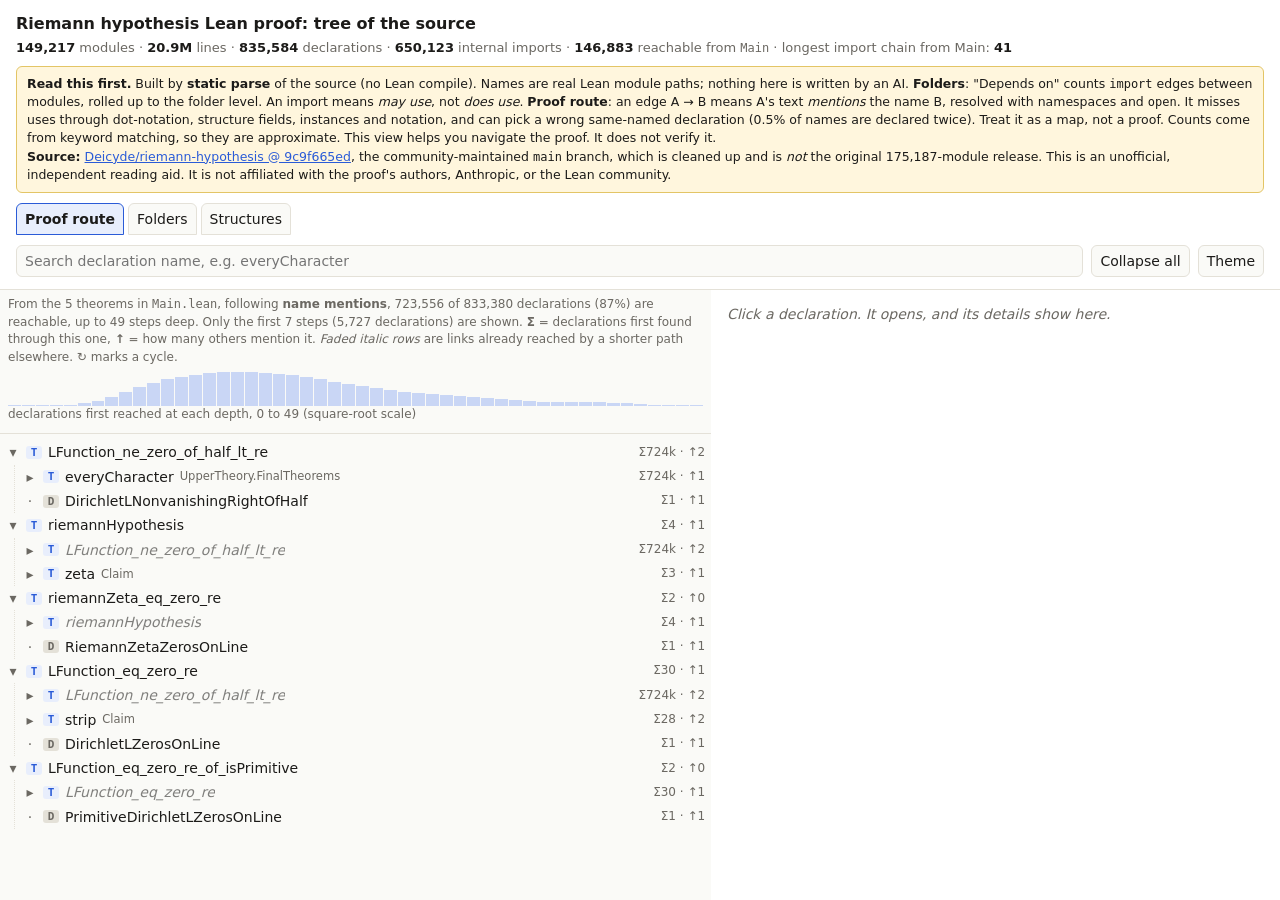
==== docs/index.html @ 36559199 "Add Riemann hypothesis Lean proof tree viewer, build scripts, and static site Co-Authored-By: Claude" ====
<!doctype html>
<html lang="en">
<head>
<meta charset="utf-8">
<meta name="viewport" content="width=device-width, initial-scale=1">
<title>RH Proof Tree</title>
<style>
:root{
  --bg:#fafaf7; --panel:#ffffff; --ink:#1c1b19; --mute:#6b6862; --line:#e4e1d8;
  --accent:#2a5bd7; --accent-bg:#e8eefc; --bar:#c9d6f5; --warn-bg:#fff6dd; --warn-line:#e3c566;
  --d0:#1f7a4d; --d1:#2a5bd7; --d2:#8a4fd1; --d3:#c2570c;
}
@media (prefers-color-scheme: dark){
  :root:not([data-theme="light"]){
    --bg:#14130f; --panel:#1c1b17; --ink:#ece9e1; --mute:#9a968c; --line:#2f2d26;
    --accent:#7ea3ff; --accent-bg:#232c45; --bar:#2c3a63; --warn-bg:#2b2410; --warn-line:#6b5a1e;
    --d0:#4cc58a; --d1:#7ea3ff; --d2:#b98cf0; --d3:#f0944d;
  }
}
:root[data-theme="dark"]{
  --bg:#14130f; --panel:#1c1b17; --ink:#ece9e1; --mute:#9a968c; --line:#2f2d26;
  --accent:#7ea3ff; --accent-bg:#232c45; --bar:#2c3a63; --warn-bg:#2b2410; --warn-line:#6b5a1e;
  --d0:#4cc58a; --d1:#7ea3ff; --d2:#b98cf0; --d3:#f0944d;
}
*{box-sizing:border-box}
html,body{height:100%}
body{margin:0;background:var(--bg);color:var(--ink);font:14px/1.45 system-ui,-apple-system,"Segoe UI",Roboto,sans-serif}
header{padding:12px 16px;border-bottom:1px solid var(--line);background:var(--panel)}
h1{font-size:16px;margin:0 0 4px}
.stats{color:var(--mute);font-size:13px}
.stats b{color:var(--ink);font-weight:600}
.note{margin-top:8px;padding:8px 10px;background:var(--warn-bg);border:1px solid var(--warn-line);border-radius:6px;font-size:12.5px}
.bar{display:flex;gap:8px;align-items:center;flex-wrap:wrap;margin-top:10px}
input[type=search],select,button{font:inherit;color:var(--ink);background:var(--bg);border:1px solid var(--line);border-radius:6px;padding:5px 8px}
input[type=search]{flex:1;min-width:180px}
button{cursor:pointer}
button:hover{border-color:var(--accent)}
main{display:grid;grid-template-columns:minmax(0,1.25fr) minmax(0,1fr);height:calc(100% - var(--hh,150px))}
#tree{overflow:auto;padding:8px 8px 40px;border-right:1px solid var(--line)}
#detail{overflow:auto;padding:14px 16px 40px;background:var(--panel)}
.row{display:flex;align-items:center;gap:6px;padding:2px 6px;border-radius:5px;cursor:pointer;white-space:nowrap;position:relative}
.row:hover{background:var(--accent-bg)}
.row.sel{background:var(--accent-bg);outline:1px solid var(--accent)}
.tog{width:14px;text-align:center;color:var(--mute);flex:none;user-select:none}
.nm{overflow:hidden;text-overflow:ellipsis;min-width:0}
.sz{height:6px;flex:none;border-radius:3px;background:var(--bar)}
.meta{color:var(--mute);font-size:12px;margin-left:auto;padding-left:10px;flex:none}
.dist{font-size:11px;padding:0 6px;border-radius:9px;color:#fff;flex:none}
.kids{margin-left:14px;border-left:1px dotted var(--line);padding-left:2px}
h2{font-size:15px;margin:0 0 2px;word-break:break-all}
.crumbs{font-size:12px;color:var(--mute);margin-bottom:10px;word-break:break-all}
.crumbs a,.lnk{color:var(--accent);cursor:pointer;text-decoration:none}
.crumbs a:hover,.lnk:hover{text-decoration:underline}
.grid{display:grid;grid-template-columns:repeat(auto-fit,minmax(92px,1fr));gap:8px;margin:10px 0 14px}
.card{border:1px solid var(--line);border-radius:8px;padding:6px 8px}
.card b{display:block;font-size:17px}
.card span{font-size:11.5px;color:var(--mute)}
h3{font-size:13px;margin:16px 0 6px;color:var(--mute);text-transform:uppercase;letter-spacing:.04em}
ul.dep{list-style:none;margin:0;padding:0}
ul.dep li{display:flex;gap:8px;padding:2px 0;border-bottom:1px solid var(--line)}
ul.dep li .c{margin-left:auto;color:var(--mute);flex:none}
ul.dep li .lnk{word-break:break-all}
.empty{color:var(--mute);font-style:italic}
code{font:12px ui-monospace,Menlo,Consolas,monospace}
main[hidden],.only-folders[hidden]{display:none}
.tabs{display:flex;gap:4px;margin-top:10px}
.tabs button{border-radius:6px 6px 0 0}
.tabs button.on{background:var(--accent-bg);border-color:var(--accent);font-weight:600}
.kind{display:inline-block;width:16px;text-align:center;font:600 11px ui-monospace,Menlo,monospace;border-radius:3px;background:var(--line);color:var(--mute);flex:none}
.kind.T,.kind.L{background:var(--accent-bg);color:var(--accent)}
.kind.S,.kind.C{background:#e9dcf7;color:#6b34a8}
.nsd{color:var(--mute);font-size:11.5px;overflow:hidden;text-overflow:ellipsis}
.row.cross .nm{opacity:.55;font-style:italic}
.fbar{height:8px;border-radius:4px;background:var(--bar);margin-top:2px}
.spark{display:flex;align-items:flex-end;gap:1px;height:34px;margin-top:6px}
.spark i{display:block;flex:1;background:var(--bar);min-width:2px}
.pane{overflow:auto}
a.ext{color:var(--accent)}
.sub2{color:var(--mute);font-size:12px}
@media (max-width:820px){
  main{grid-template-columns:1fr;height:auto}
  .pane.left,#tree{max-height:55vh;border-right:0;border-bottom:1px solid var(--line)}
}
</style>
</head>
<body>
<header id="hdr">
  <h1>Riemann hypothesis Lean proof: tree of the source</h1>
  <div class="stats" id="stats"></div>
  <div class="note">
    <b>Read this first.</b> Built by <b>static parse</b> of the source (no Lean compile). Names are real Lean module paths; nothing here is written by an AI.
    <b>Folders</b>: "Depends on" counts <code>import</code> edges between modules, rolled up to the folder level. An import means <i>may use</i>, not <i>does use</i>.
    <b>Proof route</b>: an edge A → B means A's text <i>mentions</i> the name B, resolved with namespaces and <code>open</code>. It misses uses through dot-notation, structure fields, instances and notation, and can pick a wrong same-named declaration (0.5% of names are declared twice). Treat it as a map, not a proof.
    Counts come from keyword matching, so they are approximate. This view helps you navigate the proof. It does not verify it.
    <br><b>Source:</b> <a class="ext" href="https://github.com/Deicyde/riemann-hypothesis/tree/9c9f665ed79ce0fa8da61bd803b7a4bf1ad62ed0" target="_blank" rel="noopener noreferrer">Deicyde/riemann-hypothesis @ 9c9f665ed</a>, the community-maintained <code>main</code> branch, which is cleaned up and is <i>not</i> the original 175,187-module release.
    This is an unofficial, independent reading aid. It is not affiliated with the proof's authors, Anthropic, or the Lean community.
  </div>
  <div class="tabs">
    <button data-tab="route" class="on">Proof route</button>
    <button data-tab="folders">Folders</button>
    <button data-tab="structs">Structures</button>
  </div>
  <div class="bar">
    <input type="search" id="q" placeholder="Search" autocomplete="off">
    <label class="only-folders">Sort <select id="sort"><option value="loc">size</option><option value="dist">proof depth</option><option value="name">name</option></select></label>
    <button class="only-folders" id="goMain" title="Select the Main module">Start at Main</button>
    <button id="collapse">Collapse all</button>
    <button id="theme" title="Toggle light/dark">Theme</button>
  </div>
</header>
<main id="v-route">
  <section class="pane left" id="rtree" aria-label="Proof route"></section>
  <aside class="pane" id="rdetail" style="padding:14px 16px 40px;background:var(--panel)"></aside>
</main>
<main id="v-folders" hidden>
  <section id="tree" aria-label="Module tree"></section>
  <aside id="detail" aria-live="polite"></aside>
</main>
<main id="v-structs" hidden>
  <section class="pane left" id="stree" aria-label="Structures"></section>
  <aside class="pane" id="sdetail" style="padding:14px 16px 40px;background:var(--panel)"></aside>
</main>
<script>window.RH = {tab: 'route'};</script>
<script id="data" type="application/json">{"meta":{"modules":149217,"reachable":146883,"loc":20938116,"decls":835584,"edges":650123,"maxdist":41,"maxd":4},"roots":[261,3292,10311,12426,1,12405,12087,12404,13581,0,13580],"nodes":[{"name":"Challenge","depth":1,"p":-1,"c":[],"n":1,"loc":28,"th":5,"df":4,"st":0,"ins":0,"dist":null,"reach":0,"out":[],"inn":[],"nout":0,"nin":0,"top":[["Challenge",28,5]]},{"name":"CompanionTheory","depth":1,"p":-1,"c":[237,2,199,225,251,191],"n":1946,"loc":271555,"th":8791,"df":1827,"st":56,"ins":25,"dist":3,"reach":1876,"out":[[261,1509],[3292,1293],[12426,244],[10311,137]],"inn":[[261,1771],[3292,4],[10311,2]],"nout":4,"nin":3,"top":[]},{"name":"CompanionTheory.AutomorphicTheory","depth":2,"p":1,"c":[111,7,120,79,158,64,188,137,176,56,129,47,95,3,87,89,42,116,186,150,108,126,146,142,75,77,54,5,140],"n":436,"loc":63787,"th":2009,"df":427,"st":29,"ins":8,"dist":3,"reach":401,"out":[[4129,444],[262,319],[6222,173],[237,162],[1774,112],[9150,78],[7886,73],[199,45]],"inn":[[237,141],[262,112],[422,38],[199,15],[3182,15],[225,8],[1774,6],[6222,4]],"nout":27,"nin":10,"top":[]},{"name":"CompanionTheory.AutomorphicTheory.BesselOrbitBounds","depth":3,"p":2,"c":[4],"n":6,"loc":1171,"th":23,"df":44,"st":3,"ins":1,"dist":7,"reach":6,"out":[[241,20],[13282,10],[200,4],[3728,3],[7909,1],[126,1],[208,1],[345,1]],"inn":[[241,40],[79,2],[1451,2]],"nout":9,"nin":3,"top":[]},{"name":"CompanionTheory.AutomorphicTheory.BesselOrbitBounds.BesselMapUniqueness","depth":4,"p":3,"c":[],"n":6,"loc":1171,"th":23,"df":44,"st":3,"ins":1,"dist":7,"reach":6,"out":[[249,20],[13295,10],[206,4],[3743,2],[7909,1],[127,1],[209,1],[367,1]],"inn":[[249,40],[80,2],[1453,2]],"nout":10,"nin":3,"top":[["CompanionTheory.AutomorphicTheory.BesselOrbitBounds.BesselMapUniqueness.NormPsiGen",227,9],["CompanionTheory.AutomorphicTheory.BesselOrbitBounds.BesselMapUniqueness.ContinuousOnOrbit",154,7],["CompanionTheory.AutomorphicTheory.BesselOrbitBounds.BesselMapUniqueness.OrbitMult",255,3],["CompanionTheory.AutomorphicTheory.BesselOrbitBounds.BesselMapUniqueness.ProdNormLe",148,2],["CompanionTheory.AutomorphicTheory.BesselOrbitBounds.BesselMapUniqueness.BesselMapUniqGapAlt",78,2],["CompanionTheory.AutomorphicTheory.BesselOrbitBounds.BesselMapUniqueness.BesselMapUniqGap",309,0]]},{"name":"CompanionTheory.AutomorphicTheory.BesselSmoothness","depth":3,"p":2,"c":[6],"n":1,"loc":69,"th":0,"df":1,"st":0,"ins":0,"dist":12,"reach":1,"out":[[3751,1],[5856,1],[9043,1]],"inn":[[7,1]],"nout":3,"nin":1,"top":[]},{"name":"CompanionTheory.AutomorphicTheory.BesselSmoothness.BesselSmoothOf","depth":4,"p":5,"c":[],"n":1,"loc":69,"th":0,"df":1,"st":0,"ins":0,"dist":12,"reach":1,"out":[[3751,1],[5856,1],[9043,1]],"inn":[[11,1]],"nout":3,"nin":1,"top":[["CompanionTheory.AutomorphicTheory.BesselSmoothness.BesselSmoothOf",69,0]]},{"name":"CompanionTheory.AutomorphicTheory.BesselWaveGrids","depth":3,"p":2,"c":[37,20,30,41,29,12,16,15,13,17,33,9,19,36,25,10,35,28,18,11,26,22,24,39,8,38,32,21,27,14,23,31,40,34],"n":42,"loc":8517,"th":211,"df":33,"st":8,"ins":0,"dist":7,"reach":42,"out":[[345,87],[4143,80],[111,30],[9187,12],[137,11],[188,5],[7609,5],[311,3]],"inn":[[345,3],[176,1]],"nout":31,"nin":2,"top":[]},{"name":"CompanionTheory.AutomorphicTheory.BesselWaveGrids.AsmDiff","depth":4,"p":7,"c":[],"n":1,"loc":109,"th":0,"df":2,"st":0,"ins":0,"dist":11,"reach":1,"out":[[4794,1],[5386,1],[5721,1]],"inn":[[13,1],[14,1]],"nout":3,"nin":2,"top":[["CompanionTheory.AutomorphicTheory.BesselWaveGrids.AsmDiff",109,0]]},{"name":"CompanionTheory.AutomorphicTheory.BesselWaveGrids.BigCellDerivativeExpansionOfIsDSOfCoefOf","depth":4,"p":7,"c":[],"n":1,"loc":251,"th":4,"df":1,"st":0,"ins":0,"dist":12,"reach":1,"out":[[367,14],[16,1],[4203,1],[5371,1]],"inn":[[30,1],[367,1]],"nout":4,"nin":2,"top":[["CompanionTheory.AutomorphicTheory.BesselWaveGrids.BigCellDerivativeExpansionOfIsDSOfCoefOf",251,4]]},{"name":"CompanionTheory.AutomorphicTheory.BesselWaveGrids.Bridge","depth":4,"p":7,"c":[],"n":1,"loc":190,"th":7,"df":1,"st":0,"ins":0,"dist":13,"reach":1,"out":[[20,3],[5386,1]],"inn":[[17,1]],"nout":2,"nin":1,"top":[["CompanionTheory.AutomorphicTheory.BesselWaveGrids.Bridge",190,7]]},{"name":"CompanionTheory.AutomorphicTheory.BesselWaveGrids.CoefFacts","depth":4,"p":7,"c":[],"n":1,"loc":166,"th":8,"df":2,"st":0,"ins":0,"dist":11,"reach":1,"out":[[6,1],[139,1],[5246,1],[5861,1]],"inn":[[12,1],[13,1],[21,1],[32,1],[35,1]],"nout":4,"nin":5,"top":[["CompanionTheory.AutomorphicTheory.BesselWaveGrids.CoefFacts",166,8]]},{"name":"CompanionTheory.AutomorphicTheory.BesselWaveGrids.CoefOfOfWsp","depth":4,"p":7,"c":[],"n":1,"loc":353,"th":9,"df":1,"st":0,"ins":0,"dist":11,"reach":1,"out":[[367,3],[11,1],[13,1],[30,1],[33,1],[139,1],[4154,1],[4183,1]],"inn":[[29,1]],"nout":15,"nin":1,"top":[["CompanionTheory.AutomorphicTheory.BesselWaveGrids.CoefOfOfWsp",353,9]]},{"name":"CompanionTheory.AutomorphicTheory.BesselWaveGrids.EigStrOfMem","depth":4,"p":7,"c":[],"n":1,"loc":286,"th":8,"df":2,"st":0,"ins":0,"dist":11,"reach":1,"out":[[8,1],[11,1],[15,1],[17,1],[19,1],[21,1],[22,1],[4184,1]],"inn":[[12,1],[29,1]],"nout":11,"nin":2,"top":[["CompanionTheory.AutomorphicTheory.BesselWaveGrids.EigStrOfMem",286,8]]},{"name":"CompanionTheory.AutomorphicTheory.BesselWaveGrids.EndpointDifferentTypesThreshold","depth":4,"p":7,"c":[],"n":1,"loc":67,"th":2,"df":0,"st":0,"ins":0,"dist":10,"reach":1,"out":[[8,1],[46,1],[139,1]],"inn":[[39,1]],"nout":3,"nin":1,"top":[["CompanionTheory.AutomorphicTheory.BesselWaveGrids.EndpointDifferentTypesThreshold",67,2]]},{"name":"CompanionTheory.AutomorphicTheory.BesselWaveGrids.EqShift","depth":4,"p":7,"c":[],"n":1,"loc":335,"th":6,"df":1,"st":0,"ins":0,"dist":12,"reach":1,"out":[[3731,1],[4141,1],[4154,1],[4254,1],[4333,1],[4766,1],[4794,1],[5165,1]],"inn":[[13,1]],"nout":19,"nin":1,"top":[["CompanionTheory.AutomorphicTheory.BesselWaveGrids.EqShift",335,6]]},{"name":"CompanionTheory.AutomorphicTheory.BesselWaveGrids.FamilyThroughDiscreteSeries","depth":4,"p":7,"c":[],"n":1,"loc":350,"th":7,"df":0,"st":1,"ins":0,"dist":13,"reach":1,"out":[[367,21],[326,1],[5371,1],[5877,1]],"inn":[[9,1]],"nout":4,"nin":1,"top":[["CompanionTheory.AutomorphicTheory.BesselWaveGrids.FamilyThroughDiscreteSeries",350,7]]},{"name":"CompanionTheory.AutomorphicTheory.BesselWaveGrids.FourLeOfFive","depth":4,"p":7,"c":[],"n":1,"loc":272,"th":8,"df":2,"st":0,"ins":0,"dist":12,"reach":1,"out":[[10,1],[20,1],[26,1]],"inn":[[13,1],[19,1]],"nout":3,"nin":2,"top":[["CompanionTheory.AutomorphicTheory.BesselWaveGrids.FourLeOfFive",272,8]]},{"name":"CompanionTheory.AutomorphicTheory.BesselWaveGrids.GapSizes","depth":4,"p":7,"c":[],"n":1,"loc":169,"th":3,"df":0,"st":0,"ins":0,"dist":11,"reach":1,"out":[[4132,1]],"inn":[[41,1]],"nout":1,"nin":1,"top":[["CompanionTheory.AutomorphicTheory.BesselWaveGrids.GapSizes",169,3]]},{"name":"CompanionTheory.AutomorphicTheory.BesselWaveGrids.GridsText","depth":4,"p":7,"c":[],"n":1,"loc":220,"th":8,"df":0,"st":0,"ins":0,"dist":12,"reach":1,"out":[[17,1],[28,1],[5615,1]],"inn":[[13,1]],"nout":3,"nin":1,"top":[["CompanionTheory.AutomorphicTheory.BesselWaveGrids.GridsText",220,8]]},{"name":"CompanionTheory.AutomorphicTheory.BesselWaveGrids.InterlacingGrids","depth":4,"p":7,"c":[],"n":9,"loc":1050,"th":20,"df":3,"st":0,"ins":0,"dist":13,"reach":9,"out":[],"inn":[[10,3],[26,2],[17,1]],"nout":0,"nin":3,"top":[["CompanionTheory.AutomorphicTheory.BesselWaveGrids.InterlacingGrids.CloudProd",205,5],["CompanionTheory.AutomorphicTheory.BesselWaveGrids.InterlacingGrids.ProgYInjective",94,4],["CompanionTheory.AutomorphicTheory.BesselWaveGrids.InterlacingGrids.CloudPair",187,2],["CompanionTheory.AutomorphicTheory.BesselWaveGrids.InterlacingGrids.GridSum",106,2],["CompanionTheory.AutomorphicTheory.BesselWaveGrids.InterlacingGrids.PstMul",103,2],["CompanionTheory.AutomorphicTheory.BesselWaveGrids.InterlacingGrids.LagSum",93,2]]},{"name":"CompanionTheory.AutomorphicTheory.BesselWaveGrids.KDecayOfGap","depth":4,"p":7,"c":[],"n":1,"loc":76,"th":3,"df":1,"st":0,"ins":0,"dist":11,"reach":1,"out":[[11,1],[28,1],[76,1],[139,1],[4925,1],[5370,1]],"inn":[[13,1],[23,1],[35,1]],"nout":6,"nin":3,"top":[["CompanionTheory.AutomorphicTheory.BesselWaveGrids.KDecayOfGap",76,3]]},{"name":"CompanionTheory.AutomorphicTheory.BesselWaveGrids.LettersPoly","depth":4,"p":7,"c":[],"n":1,"loc":128,"th":7,"df":0,"st":0,"ins":0,"dist":12,"reach":1,"out":[[139,1],[3725,1],[5881,1]],"inn":[[13,1]],"nout":3,"nin":1,"top":[["CompanionTheory.AutomorphicTheory.BesselWaveGrids.LettersPoly",128,7]]},{"name":"CompanionTheory.AutomorphicTheory.BesselWaveGrids.LimStepsOf","depth":4,"p":7,"c":[],"n":1,"loc":61,"th":1,"df":0,"st":0,"ins":0,"dist":10,"reach":1,"out":[[139,3],[189,2],[21,1],[4925,1],[5370,1],[7924,1]],"inn":[[39,1]],"nout":6,"nin":1,"top":[["CompanionTheory.AutomorphicTheory.BesselWaveGrids.LimStepsOf",61,1]]},{"name":"CompanionTheory.AutomorphicTheory.BesselWaveGrids.NQText","depth":4,"p":7,"c":[],"n":1,"loc":112,"th":5,"df":0,"st":1,"ins":0,"dist":13,"reach":1,"out":[[5175,1],[5866,1]],"inn":[[26,1]],"nout":2,"nin":1,"top":[["CompanionTheory.AutomorphicTheory.BesselWaveGrids.NQText",112,5]]},{"name":"CompanionTheory.AutomorphicTheory.BesselWaveGrids.NormalizedMeasureScaling","depth":4,"p":7,"c":[],"n":1,"loc":193,"th":6,"df":1,"st":0,"ins":0,"dist":11,"reach":1,"out":[[367,1],[3723,1],[4283,1],[4290,1],[4776,1],[4934,1],[5786,1],[5808,1]],"inn":[[41,1]],"nout":12,"nin":1,"top":[["CompanionTheory.AutomorphicTheory.BesselWaveGrids.NormalizedMeasureScaling",193,6]]},{"name":"CompanionTheory.AutomorphicTheory.BesselWaveGrids.NqMovedExample","depth":4,"p":7,"c":[],"n":1,"loc":158,"th":4,"df":0,"st":2,"ins":0,"dist":12,"reach":1,"out":[[20,2],[24,1],[31,1],[5175,1]],"inn":[[17,1],[28,1]],"nout":4,"nin":2,"top":[["CompanionTheory.AutomorphicTheory.BesselWaveGrids.NqMovedExample",158,4]]},{"name":"CompanionTheory.AutomorphicTheory.BesselWaveGrids.NqOfLamData","depth":4,"p":7,"c":[],"n":1,"loc":73,"th":2,"df":0,"st":0,"ins":0,"dist":11,"reach":1,"out":[[28,1]],"inn":[[41,1]],"nout":1,"nin":1,"top":[["CompanionTheory.AutomorphicTheory.BesselWaveGrids.NqOfLamData",73,2]]},{"name":"CompanionTheory.AutomorphicTheory.BesselWaveGrids.PStarTie","depth":4,"p":7,"c":[],"n":1,"loc":170,"th":10,"df":2,"st":2,"ins":0,"dist":11,"reach":1,"out":[[26,1],[3747,1],[5840,1]],"inn":[[19,1],[21,1],[27,1],[35,1]],"nout":3,"nin":4,"top":[["CompanionTheory.AutomorphicTheory.BesselWaveGrids.PStarTie",170,10]]},{"name":"CompanionTheory.AutomorphicTheory.BesselWaveGrids.PowFourLeRpowNineHalves","depth":4,"p":7,"c":[],"n":1,"loc":368,"th":9,"df":3,"st":0,"ins":0,"dist":10,"reach":1,"out":[[12,1],[13,1]],"inn":[[38,1],[39,1],[41,1]],"nout":2,"nin":3,"top":[["CompanionTheory.AutomorphicTheory.BesselWaveGrids.PowFourLeRpowNineHalves",368,9]]},{"name":"CompanionTheory.AutomorphicTheory.BesselWaveGrids.ProductMoment","depth":4,"p":7,"c":[],"n":1,"loc":700,"th":11,"df":3,"st":1,"ins":0,"dist":11,"reach":1,"out":[[367,27],[9,1],[5371,1],[5559,1],[5786,1]],"inn":[[12,1],[37,1]],"nout":5,"nin":2,"top":[["CompanionTheory.AutomorphicTheory.BesselWaveGrids.ProductMoment",700,11]]},{"name":"CompanionTheory.AutomorphicTheory.BesselWaveGrids.QwBound","depth":4,"p":7,"c":[],"n":1,"loc":55,"th":1,"df":0,"st":0,"ins":0,"dist":13,"reach":1,"out":[[5866,1]],"inn":[[26,1]],"nout":1,"nin":1,"top":[["CompanionTheory.AutomorphicTheory.BesselWaveGrids.QwBound",55,1]]},{"name":"CompanionTheory.AutomorphicTheory.BesselWaveGrids.SmoothCoefficientBessel","depth":4,"p":7,"c":[],"n":1,"loc":93,"th":2,"df":0,"st":0,"ins":0,"dist":10,"reach":1,"out":[[11,1],[4239,1],[4272,1],[4376,1],[4504,1],[4772,1],[5080,1],[5180,1]],"inn":[[39,1]],"nout":16,"nin":1,"top":[["CompanionTheory.AutomorphicTheory.BesselWaveGrids.SmoothCoefficientBessel",93,2]]},{"name":"CompanionTheory.AutomorphicTheory.BesselWaveGrids.SpanBall","depth":4,"p":7,"c":[],"n":1,"loc":268,"th":15,"df":4,"st":0,"ins":0,"dist":12,"reach":1,"out":[[139,2],[138,1]],"inn":[[12,1]],"nout":2,"nin":1,"top":[["CompanionTheory.AutomorphicTheory.BesselWaveGrids.SpanBall",268,15]]},{"name":"CompanionTheory.AutomorphicTheory.BesselWaveGrids.ThmBFinal","depth":4,"p":7,"c":[],"n":1,"loc":52,"th":1,"df":0,"st":0,"ins":0,"dist":7,"reach":1,"out":[[40,1],[113,1],[190,1],[9309,1]],"inn":[[177,1]],"nout":4,"nin":1,"top":[["CompanionTheory.AutomorphicTheory.BesselWaveGrids.ThmBFinal",52,1]]},{"name":"CompanionTheory.AutomorphicTheory.BesselWaveGrids.TiedNum","depth":4,"p":7,"c":[],"n":1,"loc":186,"th":10,"df":2,"st":0,"ins":0,"dist":10,"reach":1,"out":[[11,1],[21,1],[28,1],[326,1],[4330,1],[5246,1],[7618,1]],"inn":[[39,1],[41,1]],"nout":7,"nin":2,"top":[["CompanionTheory.AutomorphicTheory.BesselWaveGrids.TiedNum",186,10]]},{"name":"CompanionTheory.AutomorphicTheory.BesselWaveGrids.TypeHC","depth":4,"p":7,"c":[],"n":1,"loc":201,"th":2,"df":0,"st":0,"ins":0,"dist":11,"reach":1,"out":[[367,3],[221,1],[224,1],[326,1],[4132,1],[4305,1],[4952,1],[4985,1]],"inn":[[41,1]],"nout":14,"nin":1,"top":[["CompanionTheory.AutomorphicTheory.BesselWaveGrids.TypeHC",201,2]]},{"name":"CompanionTheory.AutomorphicTheory.BesselWaveGrids.WaveBallEstimateWeightedDualAlt","depth":4,"p":7,"c":[],"n":1,"loc":1086,"th":17,"df":0,"st":1,"ins":0,"dist":10,"reach":1,"out":[[115,27],[367,17],[30,1],[5371,1],[5559,1]],"inn":[[38,1],[367,1]],"nout":5,"nin":2,"top":[["CompanionTheory.AutomorphicTheory.BesselWaveGrids.WaveBallEstimateWeightedDualAlt",1086,17]]},{"name":"CompanionTheory.AutomorphicTheory.BesselWaveGrids.WaveInputsOfHypothesesGlobal","depth":4,"p":7,"c":[],"n":1,"loc":103,"th":2,"df":0,"st":0,"ins":0,"dist":9,"reach":1,"out":[[29,1],[37,1],[115,1]],"inn":[[40,1],[367,1]],"nout":3,"nin":2,"top":[["CompanionTheory.AutomorphicTheory.BesselWaveGrids.WaveInputsOfHypothesesGlobal",103,2]]},{"name":"CompanionTheory.AutomorphicTheory.BesselWaveGrids.WeightedBoundRotatedUniformOfCubicThreshold","depth":4,"p":7,"c":[],"n":1,"loc":110,"th":6,"df":0,"st":0,"ins":0,"dist":9,"reach":1,"out":[[14,1],[23,1],[29,1],[32,1],[35,1],[41,1],[189,1],[190,1]],"inn":[[40,1]],"nout":15,"nin":1,"top":[["CompanionTheory.AutomorphicTheory.BesselWaveGrids.WeightedBoundRotatedUniformOfCubicThreshold",110,6]]},{"name":"CompanionTheory.AutomorphicTheory.BesselWaveGrids.WeightedBoundRotatedUniformOfHypsG","depth":4,"p":7,"c":[],"n":1,"loc":53,"th":1,"df":0,"st":0,"ins":0,"dist":8,"reach":1,"out":[[38,1],[39,1],[115,1],[132,1],[9309,1]],"inn":[[34,1]],"nout":5,"nin":1,"top":[["CompanionTheory.AutomorphicTheory.BesselWaveGrids.WeightedBoundRotatedUniformOfHypsG",53,1]]},{"name":"CompanionTheory.AutomorphicTheory.BesselWaveGrids.WeightedUniformRotatedOfExpansion","depth":4,"p":7,"c":[],"n":1,"loc":453,"th":6,"df":2,"st":0,"ins":0,"dist":10,"reach":1,"out":[[7618,3],[18,1],[25,1],[27,1],[29,1],[35,1],[36,1],[367,1]],"inn":[[39,1]],"nout":14,"nin":1,"top":[["CompanionTheory.AutomorphicTheory.BesselWaveGrids.WeightedUniformRotatedOfExpansion",453,6]]},{"name":"CompanionTheory.AutomorphicTheory.CompactTopologicalForms","depth":3,"p":2,"c":[45,43,46,44],"n":4,"loc":781,"th":23,"df":1,"st":0,"ins":0,"dist":11,"reach":4,"out":[[4143,34],[47,3],[79,2],[4142,1],[64,1]],"inn":[[7,1]],"nout":5,"nin":1,"top":[]},{"name":"CompanionTheory.AutomorphicTheory.CompactTopologicalForms.FinalC","depth":4,"p":42,"c":[],"n":1,"loc":159,"th":4,"df":0,"st":0,"ins":0,"dist":12,"reach":1,"out":[[44,1],[45,1],[49,1],[50,1],[52,1],[84,1],[85,1],[4323,1]],"inn":[[46,1]],"nout":14,"nin":1,"top":[["CompanionTheory.AutomorphicTheory.CompactTopologicalForms.FinalC",159,4]]},{"name":"CompanionTheory.AutomorphicTheory.CompactTopologicalForms.FinalS","depth":4,"p":42,"c":[],"n":1,"loc":78,"th":1,"df":0,"st":0,"ins":0,"dist":13,"reach":1,"out":[[4142,1],[4340,1],[4787,1],[5370,1]],"inn":[[43,1]],"nout":4,"nin":1,"top":[["CompanionTheory.AutomorphicTheory.CompactTopologicalForms.FinalS",78,1]]},{"name":"CompanionTheory.AutomorphicTheory.CompactTopologicalForms.JacobiFieldSquareIntegrable","depth":4,"p":42,"c":[],"n":1,"loc":419,"th":15,"df":1,"st":0,"ins":0,"dist":13,"reach":1,"out":[[4154,1],[4183,1],[4198,1],[4204,1],[4209,1],[4290,1],[4340,1],[4342,1]],"inn":[[43,1]],"nout":21,"nin":1,"top":[["CompanionTheory.AutomorphicTheory.CompactTopologicalForms.JacobiFieldSquareIntegrable",419,15]]},{"name":"CompanionTheory.AutomorphicTheory.CompactTopologicalForms.NormalFormTopDomination","depth":4,"p":42,"c":[],"n":1,"loc":125,"th":3,"df":0,"st":0,"ins":0,"dist":11,"reach":1,"out":[[43,1],[70,1],[4780,1],[5386,1],[5721,1]],"inn":[[14,1]],"nout":5,"nin":1,"top":[["CompanionTheory.AutomorphicTheory.CompactTopologicalForms.NormalFormTopDomination",125,3]]},{"name":"CompanionTheory.AutomorphicTheory.DiscreteGroupWaves","depth":3,"p":2,"c":[49,53,48,52,51,50],"n":6,"loc":1566,"th":31,"df":8,"st":0,"ins":0,"dist":13,"reach":6,"out":[[4143,58]],"inn":[[42,3],[64,1]],"nout":1,"nin":2,"top":[]},{"name":"CompanionTheory.AutomorphicTheory.DiscreteGroupWaves.IntegralEqOfSqrtCauchy","depth":4,"p":47,"c":[],"n":1,"loc":219,"th":5,"df":0,"st":0,"ins":0,"dist":14,"reach":1,"out":[],"inn":[[51,1],[52,1],[53,1]],"nout":0,"nin":3,"top":[["CompanionTheory.AutomorphicTheory.DiscreteGroupWaves.IntegralEqOfSqrtCauchy",219,5]]},{"name":"CompanionTheory.AutomorphicTheory.DiscreteGroupWaves.NFCoreC","depth":4,"p":47,"c":[],"n":1,"loc":522,"th":3,"df":3,"st":0,"ins":0,"dist":13,"reach":1,"out":[[4390,1],[4776,1],[4790,1],[4791,1],[4792,1],[4793,1],[4794,1],[4802,1]],"inn":[[43,1],[50,1],[70,1]],"nout":20,"nin":3,"top":[["CompanionTheory.AutomorphicTheory.DiscreteGroupWaves.NFCoreC",522,3]]},{"name":"CompanionTheory.AutomorphicTheory.DiscreteGroupWaves.NFDomC","depth":4,"p":47,"c":[],"n":1,"loc":138,"th":2,"df":0,"st":0,"ins":0,"dist":13,"reach":1,"out":[[49,1],[4390,1],[4795,1],[4805,1],[4814,1],[4821,1],[4959,1],[5270,1]],"inn":[[43,1]],"nout":12,"nin":1,"top":[["CompanionTheory.AutomorphicTheory.DiscreteGroupWaves.NFDomC",138,2]]},{"name":"CompanionTheory.AutomorphicTheory.DiscreteGroupWaves.NFTopCpt","depth":4,"p":47,"c":[],"n":1,"loc":206,"th":7,"df":0,"st":0,"ins":0,"dist":14,"reach":1,"out":[[48,1],[53,1],[4291,1],[4780,1],[4934,1],[5077,1],[5098,1]],"inn":[[52,1]],"nout":7,"nin":1,"top":[["CompanionTheory.AutomorphicTheory.DiscreteGroupWaves.NFTopCpt",206,7]]},{"name":"CompanionTheory.AutomorphicTheory.DiscreteGroupWaves.NFTopFormCpt","depth":4,"p":47,"c":[],"n":1,"loc":212,"th":3,"df":2,"st":0,"ins":0,"dist":13,"reach":1,"out":[[48,1],[51,1],[53,1],[4253,1],[4340,1],[4390,1],[4780,1],[5077,1]],"inn":[[43,1]],"nout":13,"nin":1,"top":[["CompanionTheory.AutomorphicTheory.DiscreteGroupWaves.NFTopFormCpt",212,3]]},{"name":"CompanionTheory.AutomorphicTheory.DiscreteGroupWaves.NFTopSq","depth":4,"p":47,"c":[],"n":1,"loc":269,"th":11,"df":3,"st":0,"ins":0,"dist":14,"reach":1,"out":[[48,1],[4270,1],[4776,1],[4780,1],[5390,1],[5446,1],[5558,1],[5635,1]],"inn":[[51,1],[52,1]],"nout":13,"nin":2,"top":[["CompanionTheory.AutomorphicTheory.DiscreteGroupWaves.NFTopSq",269,11]]},{"name":"CompanionTheory.AutomorphicTheory.HarishChandraMultiplicity","depth":3,"p":2,"c":[55],"n":1,"loc":101,"th":1,"df":0,"st":0,"ins":0,"dist":4,"reach":1,"out":[[208,2],[7964,1]],"inn":[[208,3],[345,3],[1785,1]],"nout":2,"nin":3,"top":[]},{"name":"CompanionTheory.AutomorphicTheory.HarishChandraMultiplicity.HCMult","depth":4,"p":54,"c":[],"n":1,"loc":101,"th":1,"df":0,"st":0,"ins":0,"dist":4,"reach":1,"out":[[209,2],[7964,1]],"inn":[[210,3],[356,2],[354,1],[1791,1]],"nout":2,"nin":4,"top":[["CompanionTheory.AutomorphicTheory.HarishChandraMultiplicity.HCMult",101,1]]},{"name":"CompanionTheory.AutomorphicTheory.HeckeStandardModules","depth":3,"p":2,"c":[57,63,59,58,62,60,61],"n":7,"loc":1699,"th":76,"df":21,"st":0,"ins":3,"dist":8,"reach":7,"out":[[345,4],[9058,4],[6826,3],[9133,3],[9135,2],[12622,1],[12623,1],[9138,1]],"inn":[[7273,4],[521,3]],"nout":9,"nin":2,"top":[]},{"name":"CompanionTheory.AutomorphicTheory.HeckeStandardModules.EqZeroOfCompAt","depth":4,"p":56,"c":[],"n":1,"loc":353,"th":28,"df":6,"st":0,"ins":1,"dist":9,"reach":1,"out":[[370,2],[9107,1],[9135,1],[12622,1],[12623,1]],"inn":[[59,1],[62,1],[63,1]],"nout":5,"nin":3,"top":[["CompanionTheory.AutomorphicTheory.HeckeStandardModules.EqZeroOfCompAt",353,28]]},{"name":"CompanionTheory.AutomorphicTheory.HeckeStandardModules.ExistsCen","depth":4,"p":56,"c":[],"n":1,"loc":252,"th":10,"df":1,"st":0,"ins":1,"dist":9,"reach":1,"out":[],"inn":[[539,2],[562,1]],"nout":0,"nin":2,"top":[["CompanionTheory.AutomorphicTheory.HeckeStandardModules.ExistsCen",252,10]]},{"name":"CompanionTheory.AutomorphicTheory.HeckeStandardModules.ExistsDenFin","depth":4,"p":56,"c":[],"n":1,"loc":279,"th":13,"df":1,"st":0,"ins":0,"dist":9,"reach":1,"out":[[370,2],[57,1],[6828,1],[9107,1],[9133,1],[9138,1]],"inn":[[63,1]],"nout":6,"nin":1,"top":[["CompanionTheory.AutomorphicTheory.HeckeStandardModules.ExistsDenFin",279,13]]},{"name":"CompanionTheory.AutomorphicTheory.HeckeStandardModules.HeckeA","depth":4,"p":56,"c":[],"n":1,"loc":160,"th":6,"df":2,"st":0,"ins":0,"dist":9,"reach":1,"out":[[1178,1],[9099,1],[9135,1]],"inn":[[62,1],[63,1]],"nout":3,"nin":2,"top":[["CompanionTheory.AutomorphicTheory.HeckeStandardModules.HeckeA",160,6]]},{"name":"CompanionTheory.AutomorphicTheory.HeckeStandardModules.HeckeStdStatement","depth":4,"p":56,"c":[],"n":1,"loc":93,"th":0,"df":8,"st":0,"ins":0,"dist":9,"reach":1,"out":[[6828,1]],"inn":[[63,1],[7284,1],[7289,1],[7297,1]],"nout":1,"nin":4,"top":[["CompanionTheory.AutomorphicTheory.HeckeStandardModules.HeckeStdStatement",93,0]]},{"name":"CompanionTheory.AutomorphicTheory.HeckeStandardModules.IntegralOfModule","depth":4,"p":56,"c":[],"n":1,"loc":241,"th":11,"df":1,"st":0,"ins":0,"dist":9,"reach":1,"out":[[57,1],[60,1],[6828,1],[9133,1]],"inn":[[63,1]],"nout":4,"nin":1,"top":[["CompanionTheory.AutomorphicTheory.HeckeStandardModules.IntegralOfModule",241,11]]},{"name":"CompanionTheory.AutomorphicTheory.HeckeStandardModules.InvMemRl","depth":4,"p":56,"c":[],"n":1,"loc":321,"th":8,"df":2,"st":0,"ins":1,"dist":8,"reach":1,"out":[[57,1],[59,1],[60,1],[61,1],[62,1],[9079,1],[9133,1]],"inn":[[7293,1]],"nout":7,"nin":1,"top":[["CompanionTheory.AutomorphicTheory.HeckeStandardModules.InvMemRl",321,8]]},{"name":"CompanionTheory.AutomorphicTheory.JacobiDiagonalBounds","depth":3,"p":2,"c":[71,68,72,69,66,73,65,67,74,70],"n":10,"loc":2717,"th":158,"df":19,"st":5,"ins":0,"dist":12,"reach":10,"out":[[4143,42],[89,5],[47,1],[5879,1],[5853,1],[5867,1],[5880,1]],"inn":[[89,2],[42,1]],"nout":7,"nin":2,"top":[]},{"name":"CompanionTheory.AutomorphicTheory.JacobiDiagonalBounds.EvQTrJBFF","depth":4,"p":64,"c":[],"n":1,"loc":222,"th":8,"df":2,"st":0,"ins":0,"dist":14,"reach":1,"out":[[66,1],[90,1],[92,1],[4198,1],[4204,1],[4255,1],[4482,1],[4483,1]],"inn":[[69,1]],"nout":19,"nin":1,"top":[["CompanionTheory.AutomorphicTheory.JacobiDiagonalBounds.EvQTrJBFF",222,8]]},{"name":"CompanionTheory.AutomorphicTheory.JacobiDiagonalBounds.ModelLoc","depth":4,"p":64,"c":[],"n":1,"loc":238,"th":13,"df":3,"st":0,"ins":0,"dist":15,"reach":1,"out":[[68,1],[4697,1],[5586,1]],"inn":[[65,1]],"nout":3,"nin":1,"top":[["CompanionTheory.AutomorphicTheory.JacobiDiagonalBounds.ModelLoc",238,13]]},{"name":"CompanionTheory.AutomorphicTheory.JacobiDiagonalBounds.NFFinal","depth":4,"p":64,"c":[],"n":1,"loc":112,"th":4,"df":0,"st":0,"ins":0,"dist":14,"reach":1,"out":[[68,1],[91,1],[4309,1],[4698,1],[5263,1],[5309,1]],"inn":[[69,1]],"nout":6,"nin":1,"top":[["CompanionTheory.AutomorphicTheory.JacobiDiagonalBounds.NFFinal",112,4]]},{"name":"CompanionTheory.AutomorphicTheory.JacobiDiagonalBounds.NFModel","depth":4,"p":64,"c":[],"n":1,"loc":482,"th":28,"df":2,"st":0,"ins":0,"dist":15,"reach":1,"out":[[71,1],[73,1],[4694,1],[4697,1],[5586,1]],"inn":[[66,1],[67,1]],"nout":5,"nin":2,"top":[["CompanionTheory.AutomorphicTheory.JacobiDiagonalBounds.NFModel",482,28]]},{"name":"CompanionTheory.AutomorphicTheory.JacobiDiagonalBounds.NfTieHatSOf","depth":4,"p":64,"c":[],"n":1,"loc":320,"th":4,"df":1,"st":0,"ins":0,"dist":13,"reach":1,"out":[[65,1],[67,1],[74,1],[90,1],[93,1],[4309,1],[4390,1],[4483,1]],"inn":[[70,1]],"nout":15,"nin":1,"top":[["CompanionTheory.AutomorphicTheory.JacobiDiagonalBounds.NfTieHatSOf",320,4]]},{"name":"CompanionTheory.AutomorphicTheory.JacobiDiagonalBounds.NormalFormHatCompact","depth":4,"p":64,"c":[],"n":1,"loc":58,"th":1,"df":0,"st":0,"ins":0,"dist":12,"reach":1,"out":[[49,1],[69,1],[5048,1]],"inn":[[46,1]],"nout":3,"nin":1,"top":[["CompanionTheory.AutomorphicTheory.JacobiDiagonalBounds.NormalFormHatCompact",58,1]]},{"name":"CompanionTheory.AutomorphicTheory.JacobiDiagonalBounds.StarLoweringConstant","depth":4,"p":64,"c":[],"n":1,"loc":615,"th":63,"df":3,"st":1,"ins":0,"dist":16,"reach":1,"out":[[72,1],[5032,1],[5586,1],[5879,1]],"inn":[[68,1]],"nout":4,"nin":1,"top":[["CompanionTheory.AutomorphicTheory.JacobiDiagonalBounds.StarLoweringConstant",615,63]]},{"name":"CompanionTheory.AutomorphicTheory.JacobiDiagonalBounds.TieAlg","depth":4,"p":64,"c":[],"n":1,"loc":346,"th":27,"df":3,"st":3,"ins":0,"dist":16,"reach":1,"out":[[5032,1],[5853,1]],"inn":[[71,1],[73,1]],"nout":2,"nin":2,"top":[["CompanionTheory.AutomorphicTheory.JacobiDiagonalBounds.TieAlg",346,27]]},{"name":"CompanionTheory.AutomorphicTheory.JacobiDiagonalBounds.TieRad","depth":4,"p":64,"c":[],"n":1,"loc":238,"th":9,"df":5,"st":1,"ins":0,"dist":15,"reach":1,"out":[[72,1],[4161,1],[4480,1],[4697,1],[5867,1],[5880,1]],"inn":[[68,1],[90,1],[91,1]],"nout":6,"nin":3,"top":[["CompanionTheory.AutomorphicTheory.JacobiDiagonalBounds.TieRad",238,9]]},{"name":"CompanionTheory.AutomorphicTheory.JacobiDiagonalBounds.Vander","depth":4,"p":64,"c":[],"n":1,"loc":86,"th":1,"df":0,"st":0,"ins":0,"dist":14,"reach":1,"out":[],"inn":[[69,1]],"nout":0,"nin":1,"top":[["CompanionTheory.AutomorphicTheory.JacobiDiagonalBounds.Vander",86,1]]},{"name":"CompanionTheory.AutomorphicTheory.KFiniteVectors","depth":3,"p":2,"c":[76],"n":1,"loc":206,"th":7,"df":1,"st":0,"ins":0,"dist":9,"reach":1,"out":[[4143,3],[137,1],[8402,1]],"inn":[[7,1],[126,1]],"nout":3,"nin":2,"top":[]},{"name":"CompanionTheory.AutomorphicTheory.KFiniteVectors.KDecay","depth":4,"p":75,"c":[],"n":1,"loc":206,"th":7,"df":1,"st":0,"ins":0,"dist":9,"reach":1,"out":[[139,1],[4200,1],[4305,1],[5363,1],[8608,1]],"inn":[[21,1],[127,1]],"nout":5,"nin":2,"top":[["CompanionTheory.AutomorphicTheory.KFiniteVectors.KDecay",206,7]]},{"name":"CompanionTheory.AutomorphicTheory.KrullDimension","depth":3,"p":2,"c":[78],"n":1,"loc":149,"th":3,"df":0,"st":0,"ins":0,"dist":7,"reach":1,"out":[[345,3],[311,2],[11275,1]],"inn":[[1451,1]],"nout":3,"nin":1,"top":[]},{"name":"CompanionTheory.AutomorphicTheory.KrullDimension.TopologicalKrullDimModel","depth":4,"p":77,"c":[],"n":1,"loc":149,"th":3,"df":0,"st":0,"ins":0,"dist":7,"reach":1,"out":[[356,2],[318,1],[319,1],[350,1],[11337,1]],"inn":[[1466,1]],"nout":5,"nin":1,"top":[["CompanionTheory.AutomorphicTheory.KrullDimension.TopologicalKrullDimModel",149,3]]},{"name":"CompanionTheory.AutomorphicTheory.LocalBesselUniqueness","depth":3,"p":2,"c":[80,86,83,81,82,85,84],"n":28,"loc":4886,"th":125,"df":22,"st":0,"ins":0,"dist":6,"reach":28,"out":[[7609,80],[4143,66],[9187,27],[8402,11],[200,7],[8031,3],[3728,3],[3,2]],"inn":[[345,16],[176,3],[42,2],[1451,1]],"nout":13,"nin":4,"top":[]},{"name":"CompanionTheory.AutomorphicTheory.LocalBesselUniqueness.BesselModels","depth":4,"p":79,"c":[],"n":22,"loc":3594,"th":56,"df":11,"st":0,"ins":0,"dist":6,"reach":22,"out":[[7618,24],[7614,23],[7625,13],[7620,11],[4190,10],[9240,7],[201,7],[8762,7]],"inn":[[357,14],[177,3],[354,2],[1466,1]],"nout":33,"nin":4,"top":[["CompanionTheory.AutomorphicTheory.LocalBesselUniqueness.BesselModels.LocScalar",438,8],["CompanionTheory.AutomorphicTheory.LocalBesselUniqueness.BesselModels.AmplitudeOrbitalIntegral",488,7],["CompanionTheory.AutomorphicTheory.LocalBesselUniqueness.BesselModels.LocalUniquenessReduction",551,6],["CompanionTheory.AutomorphicTheory.LocalBesselUniqueness.BesselModels.CoefWeightedLocHolds",67,5],["CompanionTheory.AutomorphicTheory.LocalBesselUniqueness.BesselModels.AtFormAdmOne",68,3],["CompanionTheory.AutomorphicTheory.LocalBesselUniqueness.BesselModels.RealObjInInfinityXJsz",67,3]]},{"name":"CompanionTheory.AutomorphicTheory.LocalBesselUniqueness.HatCap","depth":4,"p":79,"c":[],"n":1,"loc":193,"th":8,"df":0,"st":0,"ins":0,"dist":14,"reach":1,"out":[[83,1],[86,1],[4483,1],[4698,1],[4699,1],[4700,1],[4715,1],[4716,1]],"inn":[[84,1]],"nout":26,"nin":1,"top":[["CompanionTheory.AutomorphicTheory.LocalBesselUniqueness.HatCap",193,8]]},{"name":"CompanionTheory.AutomorphicTheory.LocalBesselUniqueness.HatKBSOf","depth":4,"p":79,"c":[],"n":1,"loc":120,"th":2,"df":0,"st":0,"ins":0,"dist":14,"reach":1,"out":[[83,1],[4766,1]],"inn":[[84,1]],"nout":2,"nin":1,"top":[["CompanionTheory.AutomorphicTheory.LocalBesselUniqueness.HatKBSOf",120,2]]},{"name":"CompanionTheory.AutomorphicTheory.LocalBesselUniqueness.HatProd","depth":4,"p":79,"c":[],"n":1,"loc":345,"th":23,"df":9,"st":0,"ins":0,"dist":15,"reach":1,"out":[[86,1],[3725,1],[4200,1],[4204,1],[4762,1]],"inn":[[81,1],[82,1]],"nout":5,"nin":2,"top":[["CompanionTheory.AutomorphicTheory.LocalBesselUniqueness.HatProd",345,23]]},{"name":"CompanionTheory.AutomorphicTheory.LocalBesselUniqueness.NFHatProdKBS","depth":4,"p":79,"c":[],"n":1,"loc":59,"th":1,"df":0,"st":0,"ins":0,"dist":13,"reach":1,"out":[[81,1],[82,1],[4764,1],[4794,1]],"inn":[[43,1]],"nout":4,"nin":1,"top":[["CompanionTheory.AutomorphicTheory.LocalBesselUniqueness.NFHatProdKBS",59,1]]},{"name":"CompanionTheory.AutomorphicTheory.LocalBesselUniqueness.NFJCutFF","depth":4,"p":79,"c":[],"n":1,"loc":116,"th":2,"df":0,"st":0,"ins":0,"dist":13,"reach":1,"out":[[3731,1],[3743,1],[4766,1],[4788,1],[4795,1],[5197,1],[5462,1],[5505,1]],"inn":[[43,1]],"nout":11,"nin":1,"top":[["CompanionTheory.AutomorphicTheory.LocalBesselUniqueness.NFJCutFF",116,2]]},{"name":"CompanionTheory.AutomorphicTheory.LocalBesselUniqueness.OpLocal","depth":4,"p":79,"c":[],"n":1,"loc":459,"th":33,"df":2,"st":0,"ins":0,"dist":15,"reach":1,"out":[[3725,1],[3743,1],[4200,1],[4762,1],[8303,1],[8741,1]],"inn":[[81,1],[83,1]],"nout":6,"nin":2,"top":[["CompanionTheory.AutomorphicTheory.LocalBesselUniqueness.OpLocal",459,33]]},{"name":"CompanionTheory.AutomorphicTheory.MirabolicRestriction","depth":3,"p":2,"c":[88],"n":5,"loc":895,"th":44,"df":13,"st":0,"ins":0,"dist":4,"reach":5,"out":[[382,5],[1785,3],[311,1],[345,1],[3183,1],[7609,1],[7782,1]],"inn":[[345,1]],"nout":7,"nin":1,"top":[]},{"name":"CompanionTheory.AutomorphicTheory.MirabolicRestriction.MirabolicInduction","depth":4,"p":87,"c":[],"n":5,"loc":895,"th":44,"df":13,"st":0,"ins":0,"dist":4,"reach":5,"out":[[395,5],[1791,1],[319,1],[356,1],[1788,1],[1797,1],[3197,1],[7614,1]],"inn":[[356,1]],"nout":9,"nin":1,"top":[["CompanionTheory.AutomorphicTheory.MirabolicRestriction.MirabolicInduction.CuspidalRestrictsToInduced",404,17],["CompanionTheory.AutomorphicTheory.MirabolicRestriction.MirabolicInduction.IndDim",141,12],["CompanionTheory.AutomorphicTheory.MirabolicRestriction.MirabolicInduction.IndIrr",228,10],["CompanionTheory.AutomorphicTheory.MirabolicRestriction.MirabolicInduction.IndFacts",70,4],["CompanionTheory.AutomorphicTheory.MirabolicRestriction.MirabolicInduction.CuspidalMirabolic",52,1]]},{"name":"CompanionTheory.AutomorphicTheory.NumberFieldModels","depth":3,"p":2,"c":[94,90,93,92,91],"n":5,"loc":808,"th":47,"df":5,"st":0,"ins":0,"dist":14,"reach":5,"out":[[4143,24],[64,2],[5847,2],[3728,1],[5877,1],[5880,1]],"inn":[[64,5]],"nout":6,"nin":1,"top":[]},{"name":"CompanionTheory.AutomorphicTheory.NumberFieldModels.HsVecProjLe","depth":4,"p":89,"c":[],"n":1,"loc":233,"th":10,"df":1,"st":0,"ins":0,"dist":14,"reach":1,"out":[[73,1],[94,1],[3731,1],[4198,1],[4208,1],[4309,1],[4483,1],[4766,1]],"inn":[[65,1],[69,1]],"nout":17,"nin":2,"top":[["CompanionTheory.AutomorphicTheory.NumberFieldModels.HsVecProjLe",233,10]]},{"name":"CompanionTheory.AutomorphicTheory.NumberFieldModels.ModelPt","depth":4,"p":89,"c":[],"n":1,"loc":66,"th":0,"df":1,"st":0,"ins":0,"dist":15,"reach":1,"out":[[73,1],[5847,1]],"inn":[[67,1]],"nout":2,"nin":1,"top":[["CompanionTheory.AutomorphicTheory.NumberFieldModels.ModelPt",66,0]]},{"name":"CompanionTheory.AutomorphicTheory.NumberFieldModels.NFTieProv","depth":4,"p":89,"c":[],"n":1,"loc":71,"th":0,"df":2,"st":0,"ins":0,"dist":15,"reach":1,"out":[[4480,1]],"inn":[[65,1],[94,1]],"nout":1,"nin":2,"top":[["CompanionTheory.AutomorphicTheory.NumberFieldModels.NFTieProv",71,0]]},{"name":"CompanionTheory.AutomorphicTheory.NumberFieldModels.StepCpt","depth":4,"p":89,"c":[],"n":1,"loc":135,"th":6,"df":0,"st":0,"ins":0,"dist":14,"reach":1,"out":[[4390,1],[4480,1],[4776,1],[4822,1],[5786,1],[5877,1]],"inn":[[69,1]],"nout":6,"nin":1,"top":[["CompanionTheory.AutomorphicTheory.NumberFieldModels.StepCpt",135,6]]},{"name":"CompanionTheory.AutomorphicTheory.NumberFieldModels.TransferGaugeGeneratorZbarInv","depth":4,"p":89,"c":[],"n":1,"loc":303,"th":31,"df":1,"st":0,"ins":0,"dist":15,"reach":1,"out":[[92,1],[4146,1],[4483,1],[4484,1],[4486,1],[5348,1],[5880,1]],"inn":[[90,1]],"nout":7,"nin":1,"top":[["CompanionTheory.AutomorphicTheory.NumberFieldModels.TransferGaugeGeneratorZbarInv",303,31]]},{"name":"CompanionTheory.AutomorphicTheory.PadicCyclotomicFields","depth":3,"p":2,"c":[96,97,104,105,103,100,99,101,102,98,106,107],"n":12,"loc":1417,"th":41,"df":7,"st":0,"ins":0,"dist":3,"reach":12,"out":[[11865,5],[11847,4],[3867,3],[11674,2],[11815,2],[11694,1],[12939,1],[11702,1]],"inn":[[345,7],[521,2],[1451,2]],"nout":13,"nin":3,"top":[]},{"name":"CompanionTheory.AutomorphicTheory.PadicCyclotomicFields.GcohCmp","depth":4,"p":95,"c":[],"n":1,"loc":284,"th":7,"df":0,"st":0,"ins":0,"dist":4,"reach":1,"out":[[97,1],[98,1]],"inn":[[101,1],[106,1],[107,1],[356,1]],"nout":2,"nin":4,"top":[["CompanionTheory.AutomorphicTheory.PadicCyclotomicFields.GcohCmp",284,7]]},{"name":"CompanionTheory.AutomorphicTheory.PadicCyclotomicFields.GcohCmpA","depth":4,"p":95,"c":[],"n":1,"loc":196,"th":12,"df":0,"st":0,"ins":0,"dist":5,"reach":1,"out":[[11674,1],[11694,1],[12939,1]],"inn":[[96,1]],"nout":3,"nin":1,"top":[["CompanionTheory.AutomorphicTheory.PadicCyclotomicFields.GcohCmpA",196,12]]},{"name":"CompanionTheory.AutomorphicTheory.PadicCyclotomicFields.GcohDefs","depth":4,"p":95,"c":[],"n":1,"loc":75,"th":0,"df":7,"st":0,"ins":0,"dist":5,"reach":1,"out":[[3867,1],[11674,1],[11703,1]],"inn":[[96,1],[99,1],[100,1],[101,1],[102,1],[103,1],[105,1]],"nout":3,"nin":7,"top":[["CompanionTheory.AutomorphicTheory.PadicCyclotomicFields.GcohDefs",75,0]]},{"name":"CompanionTheory.AutomorphicTheory.PadicCyclotomicFields.GcohEuler","depth":4,"p":95,"c":[],"n":1,"loc":85,"th":2,"df":0,"st":0,"ins":0,"dist":4,"reach":1,"out":[[98,1],[11829,1],[11854,1]],"inn":[[107,1]],"nout":3,"nin":1,"top":[["CompanionTheory.AutomorphicTheory.PadicCyclotomicFields.GcohEuler",85,2]]},{"name":"CompanionTheory.AutomorphicTheory.PadicCyclotomicFields.GcohField","depth":4,"p":95,"c":[],"n":1,"loc":86,"th":4,"df":0,"st":0,"ins":0,"dist":4,"reach":1,"out":[[98,1],[11401,1],[11411,1],[11835,1]],"inn":[[106,1],[107,1],[356,1]],"nout":4,"nin":3,"top":[["CompanionTheory.AutomorphicTheory.PadicCyclotomicFields.GcohField",86,4]]},{"name":"CompanionTheory.AutomorphicTheory.PadicCyclotomicFields.GcohFin","depth":4,"p":95,"c":[],"n":1,"loc":80,"th":1,"df":0,"st":0,"ins":0,"dist":4,"reach":1,"out":[[96,1],[98,1],[11854,1]],"inn":[[106,1]],"nout":3,"nin":1,"top":[["CompanionTheory.AutomorphicTheory.PadicCyclotomicFields.GcohFin",80,1]]},{"name":"CompanionTheory.AutomorphicTheory.PadicCyclotomicFields.GcohMu","depth":4,"p":95,"c":[],"n":1,"loc":80,"th":2,"df":0,"st":0,"ins":0,"dist":4,"reach":1,"out":[[98,1],[11850,1]],"inn":[[106,1]],"nout":2,"nin":1,"top":[["CompanionTheory.AutomorphicTheory.PadicCyclotomicFields.GcohMu",80,2]]},{"name":"CompanionTheory.AutomorphicTheory.PadicCyclotomicFields.GcohTate","depth":4,"p":95,"c":[],"n":1,"loc":124,"th":2,"df":0,"st":0,"ins":0,"dist":4,"reach":1,"out":[[98,1],[104,1],[105,1],[11801,1],[11852,1],[11865,1],[11871,1]],"inn":[[106,1],[356,1]],"nout":7,"nin":2,"top":[["CompanionTheory.AutomorphicTheory.PadicCyclotomicFields.GcohTate",124,2]]},{"name":"CompanionTheory.AutomorphicTheory.PadicCyclotomicFields.GcohTateA","depth":4,"p":95,"c":[],"n":1,"loc":151,"th":4,"df":0,"st":0,"ins":0,"dist":5,"reach":1,"out":[[11871,1],[11873,1],[12935,1]],"inn":[[103,1],[105,1]],"nout":3,"nin":2,"top":[["CompanionTheory.AutomorphicTheory.PadicCyclotomicFields.GcohTateA",151,4]]},{"name":"CompanionTheory.AutomorphicTheory.PadicCyclotomicFields.GcohTateB","depth":4,"p":95,"c":[],"n":1,"loc":142,"th":4,"df":0,"st":0,"ins":0,"dist":5,"reach":1,"out":[[98,1],[104,1],[11688,1],[11871,1]],"inn":[[103,1]],"nout":4,"nin":1,"top":[["CompanionTheory.AutomorphicTheory.PadicCyclotomicFields.GcohTateB",142,4]]},{"name":"CompanionTheory.AutomorphicTheory.PadicCyclotomicFields.GcohTop","depth":4,"p":95,"c":[],"n":1,"loc":60,"th":2,"df":0,"st":0,"ins":0,"dist":3,"reach":1,"out":[[96,1],[100,1],[101,1],[102,1],[103,1],[3867,1]],"inn":[[365,2],[555,1],[1466,1]],"nout":6,"nin":3,"top":[["CompanionTheory.AutomorphicTheory.PadicCyclotomicFields.GcohTop",60,2]]},{"name":"CompanionTheory.AutomorphicTheory.PadicCyclotomicFields.GcohTopEuler","depth":4,"p":95,"c":[],"n":1,"loc":54,"th":1,"df":0,"st":0,"ins":0,"dist":3,"reach":1,"out":[[96,1],[99,1],[100,1],[3867,1]],"inn":[[365,2],[555,1],[1466,1]],"nout":4,"nin":3,"top":[["CompanionTheory.AutomorphicTheory.PadicCyclotomicFields.GcohTopEuler",54,1]]},{"name":"CompanionTheory.AutomorphicTheory.PadicUnitaryWeights","depth":3,"p":2,"c":[109,110],"n":3,"loc":503,"th":9,"df":0,"st":0,"ins":0,"dist":4,"reach":3,"out":[[10523,2],[10546,2],[345,2],[10514,1],[10515,1],[10517,1],[10522,1],[10698,1]],"inn":[[345,2]],"nout":12,"nin":1,"top":[]},{"name":"CompanionTheory.AutomorphicTheory.PadicUnitaryWeights.DixmierMalliavin","depth":4,"p":108,"c":[],"n":2,"loc":454,"th":8,"df":0,"st":0,"ins":0,"dist":4,"reach":2,"out":[[10523,2],[10554,2],[10514,1],[10515,1],[10517,1],[10522,1],[10698,1],[357,1]],"inn":[[356,1]],"nout":11,"nin":1,"top":[["CompanionTheory.AutomorphicTheory.PadicUnitaryWeights.DixmierMalliavin.DecompDirection",295,4],["CompanionTheory.AutomorphicTheory.PadicUnitaryWeights.DixmierMalliavin.DixmierMalliavinFactorisationHolds",159,4]]},{"name":"CompanionTheory.AutomorphicTheory.PadicUnitaryWeights.UnitarySiegelSets","depth":4,"p":108,"c":[],"n":1,"loc":49,"th":1,"df":0,"st":0,"ins":0,"dist":9,"reach":1,"out":[[260,1],[1791,1]],"inn":[[356,1]],"nout":2,"nin":1,"top":[["CompanionTheory.AutomorphicTheory.PadicUnitaryWeights.UnitarySiegelSets.SiegelSetUnitaryHolds",49,1]]},{"name":"CompanionTheory.AutomorphicTheory.PieriRules","depth":3,"p":2,"c":[115,114,112,113],"n":166,"loc":16499,"th":421,"df":20,"st":1,"ins":0,"dist":7,"reach":140,"out":[[345,69],[4143,55],[8402,24],[311,16],[13282,7],[3728,4],[9005,4],[126,2]],"inn":[[345,53],[7,30],[188,2],[311,1]],"nout":22,"nin":4,"top":[]},{"name":"CompanionTheory.AutomorphicTheory.PieriRules.HarishChandraFormalDegree","depth":4,"p":111,"c":[],"n":1,"loc":165,"th":6,"df":1,"st":0,"ins":0,"dist":8,"reach":1,"out":[[13289,3],[3747,1],[8492,1],[8527,1],[8535,1],[8780,1],[13286,1],[13288,1]],"inn":[[113,1]],"nout":9,"nin":1,"top":[["CompanionTheory.AutomorphicTheory.PieriRules.HarishChandraFormalDegree",165,6]]},{"name":"CompanionTheory.AutomorphicTheory.PieriRules.InfinitesimalCharacterDiscreteSeries","depth":4,"p":111,"c":[],"n":1,"loc":97,"th":7,"df":0,"st":0,"ins":0,"dist":7,"reach":1,"out":[[112,1],[115,1],[127,1],[128,1],[206,1],[209,1],[213,1],[216,1]],"inn":[[367,2],[34,1],[357,1]],"nout":9,"nin":3,"top":[["CompanionTheory.AutomorphicTheory.PieriRules.InfinitesimalCharacterDiscreteSeries",97,7]]},{"name":"CompanionTheory.AutomorphicTheory.PieriRules.PieriDegreeBounds","depth":4,"p":111,"c":[],"n":26,"loc":1144,"th":0,"df":0,"st":0,"ins":0,"dist":null,"reach":0,"out":[],"inn":[],"nout":0,"nin":0,"top":[["CompanionTheory.AutomorphicTheory.PieriRules.PieriDegreeBounds.AemeasurableBesselNormIntegrandBigCellImports",44,0],["CompanionTheory.AutomorphicTheory.PieriRules.PieriDegreeBounds.BesselCharacterUnipotentRadicalPropertiesImports",44,0],["CompanionTheory.AutomorphicTheory.PieriRules.PieriDegreeBounds.BesselFunctionLocalityInvariantFactorFiniteSumIm",44,0],["CompanionTheory.AutomorphicTheory.PieriRules.PieriDegreeBounds.BesselNormSqEqBigCellNormSqAltImports",44,0],["CompanionTheory.AutomorphicTheory.PieriRules.PieriDegreeBounds.BesselNormSqEqConstMulArchPairingImports",44,0],["CompanionTheory.AutomorphicTheory.PieriRules.PieriDegreeBounds.BesselSubgroupParameterMeasurePreservingImports",44,0]]},{"name":"CompanionTheory.AutomorphicTheory.PieriRules.ThetaBesselIsometries","depth":4,"p":111,"c":[],"n":138,"loc":15093,"th":408,"df":19,"st":1,"ins":0,"dist":8,"reach":138,"out":[[367,69],[326,16],[4305,15],[4193,9],[5761,9],[8431,8],[5563,4],[8436,3]],"inn":[[357,49],[37,27],[190,2],[38,1],[40,1],[113,1],[334,1],[367,1]],"nout":39,"nin":8,"top":[["CompanionTheory.AutomorphicTheory.PieriRules.ThetaBesselIsometries.ComplexifiedDerivedActionLieHomGramAdjoint",242,22],["CompanionTheory.AutomorphicTheory.PieriRules.ThetaBesselIsometries.DerivedActionDiscreteSeriesProperties",297,17],["CompanionTheory.AutomorphicTheory.PieriRules.ThetaBesselIsometries.SmoothMapsClosure",273,17],["CompanionTheory.AutomorphicTheory.PieriRules.ThetaBesselIsometries.FrechetContinuousContinuousOnOrbitHasDerivAt",342,16],["CompanionTheory.AutomorphicTheory.PieriRules.ThetaBesselIsometries.DiscreteSeriesParameterUnique",248,14],["CompanionTheory.AutomorphicTheory.PieriRules.ThetaBesselIsometries.BesselLieTriangularVanishing",240,12]]},{"name":"CompanionTheory.AutomorphicTheory.PlaceSeparation","depth":3,"p":2,"c":[119,117,118],"n":3,"loc":651,"th":33,"df":3,"st":0,"ins":1,"dist":4,"reach":3,"out":[[382,2],[11076,2],[11079,2],[12934,1],[12936,1],[11192,1],[10944,1]],"inn":[[521,2],[1122,2],[1785,2],[345,1],[1451,1],[3183,1]],"nout":7,"nin":6,"top":[]},{"name":"CompanionTheory.AutomorphicTheory.PlaceSeparation.ArtinA","depth":4,"p":116,"c":[],"n":1,"loc":228,"th":11,"df":1,"st":0,"ins":0,"dist":5,"reach":1,"out":[[12934,1],[12936,1]],"inn":[[119,1],[539,1],[577,1],[1126,1],[1127,1]],"nout":2,"nin":5,"top":[["CompanionTheory.AutomorphicTheory.PlaceSeparation.ArtinA",228,11]]},{"name":"CompanionTheory.AutomorphicTheory.PlaceSeparation.ArtinKer","depth":4,"p":116,"c":[],"n":1,"loc":137,"th":3,"df":0,"st":0,"ins":0,"dist":5,"reach":1,"out":[[385,1],[11234,1]],"inn":[[119,1]],"nout":2,"nin":1,"top":[["CompanionTheory.AutomorphicTheory.PlaceSeparation.ArtinKer",137,3]]},{"name":"CompanionTheory.AutomorphicTheory.PlaceSeparation.IsOpenQuotientMapArt0","depth":4,"p":116,"c":[],"n":1,"loc":286,"th":19,"df":2,"st":0,"ins":1,"dist":4,"reach":1,"out":[[117,1],[118,1],[385,1],[10953,1],[11077,1],[11078,1],[11082,1],[11086,1]],"inn":[[366,1],[1466,1],[1788,1],[1791,1],[3227,1]],"nout":8,"nin":5,"top":[["CompanionTheory.AutomorphicTheory.PlaceSeparation.IsOpenQuotientMapArt0",286,19]]},{"name":"CompanionTheory.AutomorphicTheory.ProductFormulaTheory","depth":3,"p":2,"c":[124,122,123,125,121],"n":53,"loc":7545,"th":302,"df":71,"st":1,"ins":1,"dist":7,"reach":53,"out":[[1785,104],[345,53],[382,32],[3183,31],[150,17],[241,14],[311,13],[11481,5]],"inn":[[345,8]],"nout":10,"nin":1,"top":[]},{"name":"CompanionTheory.AutomorphicTheory.ProductFormulaTheory.AbelianDeRham","depth":4,"p":120,"c":[],"n":1,"loc":108,"th":1,"df":0,"st":0,"ins":0,"dist":24,"reach":1,"out":[[1788,14],[155,1]],"inn":[[123,1]],"nout":2,"nin":1,"top":[["CompanionTheory.AutomorphicTheory.ProductFormulaTheory.AbelianDeRham.FreeAbelianDeRham.H1StructureDimLe",108,1]]},{"name":"CompanionTheory.AutomorphicTheory.ProductFormulaTheory.CuspidalExhaustion","depth":4,"p":120,"c":[],"n":20,"loc":2142,"th":73,"df":25,"st":0,"ins":0,"dist":7,"reach":20,"out":[[1788,31],[3228,14],[391,10],[365,6],[390,6],[330,4],[1791,4],[402,3]],"inn":[[124,8],[365,4]],"nout":15,"nin":2,"top":[["CompanionTheory.AutomorphicTheory.ProductFormulaTheory.CuspidalExhaustion.EmbeddingMiddleFactorTriple",165,16],["CompanionTheory.AutomorphicTheory.ProductFormulaTheory.CuspidalExhaustion.IrreducibleAdmissibleGL",149,8],["CompanionTheory.AutomorphicTheory.ProductFormulaTheory.CuspidalExhaustion.JuxtShl",134,6],["CompanionTheory.AutomorphicTheory.ProductFormulaTheory.CuspidalExhaustion.JuxtSwap",125,5],["CompanionTheory.AutomorphicTheory.ProductFormulaTheory.CuspidalExhaustion.ExhaustionOfThree",111,5],["CompanionTheory.AutomorphicTheory.ProductFormulaTheory.CuspidalExhaustion.MidGen",198,4]]},{"name":"CompanionTheory.AutomorphicTheory.ProductFormulaTheory.DualAbelianSchemes","depth":4,"p":120,"c":[],"n":8,"loc":753,"th":20,"df":0,"st":0,"ins":0,"dist":20,"reach":8,"out":[[249,14],[346,8],[379,7],[155,6],[312,4],[368,4],[390,1],[1788,1]],"inn":[[356,3]],"nout":12,"nin":1,"top":[["CompanionTheory.AutomorphicTheory.ProductFormulaTheory.DualAbelianSchemes.TrivLocusFlat",85,9],["CompanionTheory.AutomorphicTheory.ProductFormulaTheory.DualAbelianSchemes.PointSurj",170,3],["CompanionTheory.AutomorphicTheory.ProductFormulaTheory.DualAbelianSchemes.FewEqBridge",66,2],["CompanionTheory.AutomorphicTheory.ProductFormulaTheory.DualAbelianSchemes.Rigdesc",56,2],["CompanionTheory.AutomorphicTheory.ProductFormulaTheory.DualAbelianSchemes.TrivLocusA",114,1],["CompanionTheory.AutomorphicTheory.ProductFormulaTheory.DualAbelianSchemes.TrivLocusB",106,1]]},{"name":"CompanionTheory.AutomorphicTheory.ProductFormulaTheory.GrothendieckRingPolynomial","depth":4,"p":120,"c":[],"n":21,"loc":4045,"th":188,"df":42,"st":1,"ins":1,"dist":8,"reach":21,"out":[[1788,50],[3228,12],[151,10],[378,9],[122,8],[402,7],[370,6],[365,5]],"inn":[[365,1]],"nout":16,"nin":1,"top":[["CompanionTheory.AutomorphicTheory.ProductFormulaTheory.GrothendieckRingPolynomial.ClassProductIrreducibleLeft",387,29],["CompanionTheory.AutomorphicTheory.ProductFormulaTheory.GrothendieckRingPolynomial.SingleEqSmulSingle",221,22],["CompanionTheory.AutomorphicTheory.ProductFormulaTheory.GrothendieckRingPolynomial.PhiZAux",259,20],["CompanionTheory.AutomorphicTheory.ProductFormulaTheory.GrothendieckRingPolynomial.ClassProductIrreducibleCast",336,15],["CompanionTheory.AutomorphicTheory.ProductFormulaTheory.GrothendieckRingPolynomial.ClassProductIrreducibleApply",254,14],["CompanionTheory.AutomorphicTheory.ProductFormulaTheory.GrothendieckRingPolynomial.MultOne",215,14]]},{"name":"CompanionTheory.AutomorphicTheory.ProductFormulaTheory.SquareIntegrableSegments","depth":4,"p":120,"c":[],"n":3,"loc":497,"th":20,"df":4,"st":0,"ins":0,"dist":10,"reach":3,"out":[[3228,4],[390,2],[365,2],[1788,1]],"inn":[[122,1],[124,1]],"nout":4,"nin":2,"top":[["CompanionTheory.AutomorphicTheory.ProductFormulaTheory.SquareIntegrableSegments.SegmentReordering.ReorderCommon",335,16],["CompanionTheory.AutomorphicTheory.ProductFormulaTheory.SquareIntegrableSegments.SegmentReordering.CsOrderfree",100,3],["CompanionTheory.AutomorphicTheory.ProductFormulaTheory.SquareIntegrableSegments.SegmentReordering.CsReorderord",62,1]]},{"name":"CompanionTheory.AutomorphicTheory.RankOneEstimates","depth":3,"p":2,"c":[128,127],"n":2,"loc":334,"th":9,"df":0,"st":0,"ins":0,"dist":8,"reach":2,"out":[[13282,7],[345,5],[208,2],[4132,2],[75,1],[8402,1],[9187,1],[4143,1]],"inn":[[129,3],[111,2],[200,2],[3,1]],"nout":8,"nin":4,"top":[]},{"name":"CompanionTheory.AutomorphicTheory.RankOneEstimates.DecSender","depth":4,"p":126,"c":[],"n":1,"loc":155,"th":7,"df":0,"st":0,"ins":0,"dist":8,"reach":1,"out":[[76,1],[209,1],[4132,1],[8648,1],[9287,1],[13292,1],[13298,1]],"inn":[[4,1],[113,1],[128,1],[132,1],[135,1],[201,1]],"nout":7,"nin":6,"top":[["CompanionTheory.AutomorphicTheory.RankOneEstimates.DecSender",155,7]]},{"name":"CompanionTheory.AutomorphicTheory.RankOneEstimates.RankOne","depth":4,"p":126,"c":[],"n":1,"loc":179,"th":2,"df":0,"st":0,"ins":0,"dist":8,"reach":1,"out":[[367,5],[13295,5],[127,1],[209,1],[4132,1],[4305,1]],"inn":[[113,1],[130,1],[201,1]],"nout":6,"nin":3,"top":[["CompanionTheory.AutomorphicTheory.RankOneEstimates.RankOne",179,2]]},{"name":"CompanionTheory.AutomorphicTheory.RankOneTori","depth":3,"p":2,"c":[133,132,136,134,131,135,130],"n":7,"loc":1569,"th":34,"df":9,"st":0,"ins":0,"dist":8,"reach":7,"out":[[4143,32],[9187,28],[7609,11],[200,6],[126,3],[208,3],[3728,2],[8402,2]],"inn":[[7,1],[79,1],[345,1]],"nout":16,"nin":3,"top":[]},{"name":"CompanionTheory.AutomorphicTheory.RankOneTori.BeRankScale","depth":4,"p":129,"c":[],"n":1,"loc":133,"th":2,"df":0,"st":0,"ins":0,"dist":10,"reach":1,"out":[[128,1],[4132,1],[4193,1],[4305,1],[9204,1],[9224,1],[9226,1],[9240,1]],"inn":[[132,1]],"nout":10,"nin":1,"top":[["CompanionTheory.AutomorphicTheory.RankOneTori.BeRankScale",133,2]]},{"name":"CompanionTheory.AutomorphicTheory.RankOneTori.Factor","depth":4,"p":129,"c":[],"n":1,"loc":170,"th":3,"df":2,"st":0,"ins":0,"dist":10,"reach":1,"out":[[9240,6],[4190,3],[134,1],[3743,1],[5399,1],[5503,1],[5558,1]],"inn":[[132,1]],"nout":7,"nin":1,"top":[["CompanionTheory.AutomorphicTheory.RankOneTori.Factor",170,3]]},{"name":"CompanionTheory.AutomorphicTheory.RankOneTori.FrameBesselBoundOfLargeConstants","depth":4,"p":129,"c":[],"n":1,"loc":278,"th":8,"df":0,"st":0,"ins":0,"dist":9,"reach":1,"out":[[127,1],[130,1],[131,1],[133,1],[135,1],[209,1],[3743,1],[4190,1]],"inn":[[40,1]],"nout":13,"nin":1,"top":[["CompanionTheory.AutomorphicTheory.RankOneTori.FrameBesselBoundOfLargeConstants",278,8]]},{"name":"CompanionTheory.AutomorphicTheory.RankOneTori.KDense","depth":4,"p":129,"c":[],"n":1,"loc":319,"th":6,"df":4,"st":0,"ins":0,"dist":8,"reach":1,"out":[[206,4],[204,1],[209,1],[3747,1],[7981,1],[8752,1]],"inn":[[80,1],[132,1]],"nout":6,"nin":2,"top":[["CompanionTheory.AutomorphicTheory.RankOneTori.KDense",319,6]]},{"name":"CompanionTheory.AutomorphicTheory.RankOneTori.MatGroupOf","depth":4,"p":129,"c":[],"n":1,"loc":230,"th":8,"df":3,"st":0,"ins":0,"dist":11,"reach":1,"out":[[7618,2],[9240,2],[136,1],[3723,1],[3725,1],[4190,1],[4284,1],[5404,1]],"inn":[[131,1],[357,1]],"nout":15,"nin":2,"top":[["CompanionTheory.AutomorphicTheory.RankOneTori.MatGroupOf",230,8]]},{"name":"CompanionTheory.AutomorphicTheory.RankOneTori.NzTranslate","depth":4,"p":129,"c":[],"n":1,"loc":167,"th":3,"df":0,"st":0,"ins":0,"dist":10,"reach":1,"out":[[7618,2],[127,1],[201,1],[209,1],[4190,1],[4193,1],[4284,1],[4305,1]],"inn":[[132,1]],"nout":15,"nin":1,"top":[["CompanionTheory.AutomorphicTheory.RankOneTori.NzTranslate",167,3]]},{"name":"CompanionTheory.AutomorphicTheory.RankOneTori.RpowNegLe","depth":4,"p":129,"c":[],"n":1,"loc":272,"th":4,"df":0,"st":0,"ins":0,"dist":12,"reach":1,"out":[[7618,6],[4190,4],[9240,4],[3723,1],[4204,1],[4934,1],[5216,1],[5296,1]],"inn":[[134,1]],"nout":12,"nin":1,"top":[["CompanionTheory.AutomorphicTheory.RankOneTori.RpowNegLe",272,4]]},{"name":"CompanionTheory.AutomorphicTheory.SchurLimitBounds","depth":3,"p":2,"c":[138,139],"n":10,"loc":2083,"th":104,"df":33,"st":2,"ins":1,"dist":6,"reach":10,"out":[[4143,8],[8402,2],[4132,1],[5871,1],[7916,1],[7986,1],[8799,1]],"inn":[[7,11],[188,8],[208,6],[75,1],[241,1]],"nout":7,"nin":5,"top":[]},{"name":"CompanionTheory.AutomorphicTheory.SchurLimitBounds.SchurOrthogonality","depth":4,"p":137,"c":[],"n":4,"loc":1060,"th":62,"df":13,"st":2,"ins":1,"dist":6,"reach":4,"out":[[4132,1]],"inn":[[139,2],[190,2],[209,2],[213,2],[214,2],[33,1],[189,1],[249,1]],"nout":1,"nin":8,"top":[["CompanionTheory.AutomorphicTheory.SchurLimitBounds.SchurOrthogonality.SchurH",327,23],["CompanionTheory.AutomorphicTheory.SchurLimitBounds.SchurOrthogonality.URepBasic",226,20],["CompanionTheory.AutomorphicTheory.SchurLimitBounds.SchurOrthogonality.SchurOrthogonality",272,13],["CompanionTheory.AutomorphicTheory.SchurLimitBounds.SchurOrthogonality.URepSchur",235,6]]},{"name":"CompanionTheory.AutomorphicTheory.SchurLimitBounds.ZuckermanDuality","depth":4,"p":137,"c":[],"n":6,"loc":1023,"th":42,"df":20,"st":0,"ins":0,"dist":10,"reach":6,"out":[[138,2],[8431,2],[4183,1],[4290,1],[4777,1],[4778,1],[5246,1],[5559,1]],"inn":[[189,4],[23,3],[33,2],[11,1],[12,1],[14,1],[21,1],[22,1]],"nout":14,"nin":10,"top":[["CompanionTheory.AutomorphicTheory.SchurLimitBounds.ZuckermanDuality.Letter",245,15],["CompanionTheory.AutomorphicTheory.SchurLimitBounds.ZuckermanDuality.Assemble",298,11],["CompanionTheory.AutomorphicTheory.SchurLimitBounds.ZuckermanDuality.GeneratingFunctionPolynomial",143,10],["CompanionTheory.AutomorphicTheory.SchurLimitBounds.ZuckermanDuality.BetaAtInfinityZero",125,3],["CompanionTheory.AutomorphicTheory.SchurLimitBounds.ZuckermanDuality.ZuckDualTOfZuckDual",155,2],["CompanionTheory.AutomorphicTheory.SchurLimitBounds.ZuckermanDuality.LimBdFpm",57,1]]},{"name":"CompanionTheory.AutomorphicTheory.SegmentRepresentations","depth":3,"p":2,"c":[141],"n":1,"loc":65,"th":1,"df":0,"st":0,"ins":0,"dist":10,"reach":1,"out":[[311,1],[345,1],[382,1],[1785,1]],"inn":[[232,3]],"nout":4,"nin":1,"top":[]},{"name":"CompanionTheory.AutomorphicTheory.SegmentRepresentations.IrreducibleSegments","depth":4,"p":140,"c":[],"n":1,"loc":65,"th":1,"df":0,"st":0,"ins":0,"dist":10,"reach":1,"out":[[330,1],[370,1],[402,1],[1788,1]],"inn":[[233,3]],"nout":4,"nin":1,"top":[["CompanionTheory.AutomorphicTheory.SegmentRepresentations.IrreducibleSegments.IsIrreduciblePiTensorSegTerm",65,1]]},{"name":"CompanionTheory.AutomorphicTheory.SiegelUnitTheory","depth":3,"p":2,"c":[144,143,145],"n":3,"loc":293,"th":7,"df":1,"st":0,"ins":0,"dist":9,"reach":3,"out":[[241,20],[9350,2],[8402,2],[345,1],[238,1]],"inn":[[3249,1]],"nout":5,"nin":1,"top":[]},{"name":"CompanionTheory.AutomorphicTheory.SiegelUnitTheory.ClassNumberMass","depth":4,"p":142,"c":[],"n":1,"loc":57,"th":1,"df":1,"st":0,"ins":0,"dist":10,"reach":1,"out":[[361,1],[9379,1]],"inn":[[145,1]],"nout":2,"nin":1,"top":[["CompanionTheory.AutomorphicTheory.SiegelUnitTheory.ClassNumberMass",57,1]]},{"name":"CompanionTheory.AutomorphicTheory.SiegelUnitTheory.UnitsAinf","depth":4,"p":142,"c":[],"n":1,"loc":184,"th":4,"df":0,"st":0,"ins":0,"dist":10,"reach":1,"out":[[242,14],[249,6],[239,1],[8407,1],[8711,1],[9388,1]],"inn":[[145,1]],"nout":6,"nin":1,"top":[["CompanionTheory.AutomorphicTheory.SiegelUnitTheory.UnitsAinf",184,4]]},{"name":"CompanionTheory.AutomorphicTheory.SiegelUnitTheory.VolumeSignatureIndependent","depth":4,"p":142,"c":[],"n":1,"loc":52,"th":2,"df":0,"st":0,"ins":0,"dist":9,"reach":1,"out":[[143,1],[144,1]],"inn":[[3269,1]],"nout":2,"nin":1,"top":[["CompanionTheory.AutomorphicTheory.SiegelUnitTheory.VolumeSignatureIndependent",52,2]]},{"name":"CompanionTheory.AutomorphicTheory.SiegelWeilFiniteness","depth":3,"p":2,"c":[148,147,149],"n":3,"loc":327,"th":13,"df":0,"st":0,"ins":0,"dist":5,"reach":3,"out":[[11275,26],[10157,2],[10704,1]],"inn":[[1785,2],[241,1]],"nout":3,"nin":2,"top":[]},{"name":"CompanionTheory.AutomorphicTheory.SiegelWeilFiniteness.AdelicCovolumeFinite","depth":4,"p":146,"c":[],"n":1,"loc":117,"th":7,"df":0,"st":0,"ins":0,"dist":6,"reach":1,"out":[[11296,25]],"inn":[[149,1]],"nout":1,"nin":1,"top":[["CompanionTheory.AutomorphicTheory.SiegelWeilFiniteness.AdelicCovolumeFinite",117,7]]},{"name":"CompanionTheory.AutomorphicTheory.SiegelWeilFiniteness.Bridge","depth":4,"p":146,"c":[],"n":1,"loc":153,"th":5,"df":0,"st":0,"ins":0,"dist":6,"reach":1,"out":[[10157,1],[10704,1],[11296,1]],"inn":[[1788,2],[149,1]],"nout":3,"nin":2,"top":[["CompanionTheory.AutomorphicTheory.SiegelWeilFiniteness.Bridge",153,5]]},{"name":"CompanionTheory.AutomorphicTheory.SiegelWeilFiniteness.SiegelWeilOfFormula","depth":4,"p":146,"c":[],"n":1,"loc":57,"th":1,"df":0,"st":0,"ins":0,"dist":5,"reach":1,"out":[[147,1],[148,1],[10157,1]],"inn":[[242,1]],"nout":3,"nin":1,"top":[["CompanionTheory.AutomorphicTheory.SiegelWeilFiniteness.SiegelWeilOfFormula",57,1]]},{"name":"CompanionTheory.AutomorphicTheory.TemperedLocalSpectra","depth":3,"p":2,"c":[156,155,151,153,154,152,157],"n":10,"loc":565,"th":4,"df":15,"st":1,"ins":0,"dist":4,"reach":4,"out":[[382,4],[1785,3],[215,1],[404,1],[311,1]],"inn":[[241,51],[120,17],[232,3],[228,2],[345,2],[521,2],[1122,1]],"nout":5,"nin":7,"top":[]},{"name":"CompanionTheory.AutomorphicTheory.TemperedLocalSpectra.BernsteinZelevinsky","depth":4,"p":150,"c":[],"n":1,"loc":53,"th":1,"df":0,"st":0,"ins":0,"dist":9,"reach":1,"out":[[390,1],[1791,1]],"inn":[[124,10],[555,2],[233,1],[234,1],[1129,1]],"nout":2,"nin":5,"top":[["CompanionTheory.AutomorphicTheory.TemperedLocalSpectra.BernsteinZelevinsky.TopAdm",53,1]]},{"name":"CompanionTheory.AutomorphicTheory.TemperedLocalSpectra.CubicForms","depth":4,"p":150,"c":[],"n":1,"loc":44,"th":0,"df":0,"st":0,"ins":0,"dist":null,"reach":0,"out":[],"inn":[],"nout":0,"nin":0,"top":[["CompanionTheory.AutomorphicTheory.TemperedLocalSpectra.CubicForms.ImportsBis",44,0]]},{"name":"CompanionTheory.AutomorphicTheory.TemperedLocalSpectra.DiscreteSeriesSU","depth":4,"p":150,"c":[],"n":1,"loc":53,"th":2,"df":0,"st":0,"ins":0,"dist":5,"reach":1,"out":[[217,1],[385,1],[406,1],[1794,1]],"inn":[[229,2]],"nout":4,"nin":1,"top":[["CompanionTheory.AutomorphicTheory.TemperedLocalSpectra.DiscreteSeriesSU.GapInv",53,2]]},{"name":"CompanionTheory.AutomorphicTheory.TemperedLocalSpectra.LocalGeometry","depth":4,"p":150,"c":[],"n":1,"loc":49,"th":1,"df":0,"st":0,"ins":0,"dist":4,"reach":1,"out":[[402,1],[1788,1]],"inn":[[356,2],[233,1]],"nout":2,"nin":2,"top":[["CompanionTheory.AutomorphicTheory.TemperedLocalSpectra.LocalGeometry.Imports",49,1]]},{"name":"CompanionTheory.AutomorphicTheory.TemperedLocalSpectra.ObstructionLifting","depth":4,"p":150,"c":[],"n":1,"loc":146,"th":0,"df":15,"st":1,"ins":0,"dist":17,"reach":1,"out":[[319,1],[390,1]],"inn":[[249,51],[123,6],[121,1]],"nout":2,"nin":3,"top":[["CompanionTheory.AutomorphicTheory.TemperedLocalSpectra.ObstructionLifting.H1StructureDimLe",146,0]]},{"name":"CompanionTheory.AutomorphicTheory.TemperedLocalSpectra.ZelevinskyClassification","depth":4,"p":150,"c":[],"n":4,"loc":176,"th":0,"df":0,"st":0,"ins":0,"dist":null,"reach":0,"out":[],"inn":[],"nout":0,"nin":0,"top":[["CompanionTheory.AutomorphicTheory.TemperedLocalSpectra.ZelevinskyClassification.Imports",44,0],["CompanionTheory.AutomorphicTheory.TemperedLocalSpectra.ZelevinskyClassification.PropsCos",44,0],["CompanionTheory.AutomorphicTheory.TemperedLocalSpectra.ZelevinskyClassification.ZelevinskyCosets.Imports",44,0],["CompanionTheory.AutomorphicTheory.TemperedLocalSpectra.ZelevinskyClassification.ZelevinskySegments.SegDefs",44,0]]},{"name":"CompanionTheory.AutomorphicTheory.TemperedLocalSpectra.ZetaIntegralsL2","depth":4,"p":150,"c":[],"n":1,"loc":44,"th":0,"df":0,"st":0,"ins":0,"dist":null,"reach":0,"out":[],"inn":[],"nout":0,"nin":0,"top":[["CompanionTheory.AutomorphicTheory.TemperedLocalSpectra.ZetaIntegralsL2.Imports",44,0]]},{"name":"CompanionTheory.AutomorphicTheory.ThetaDilations","depth":3,"p":2,"c":[166,162,171,169,167,161,159,170,174,163,168,164,165,172,160,173,175],"n":17,"loc":3359,"th":123,"df":9,"st":0,"ins":0,"dist":8,"reach":17,"out":[[241,77],[238,12],[345,2],[10157,1],[10155,1],[8402,1]],"inn":[[241,13]],"nout":6,"nin":1,"top":[]},{"name":"CompanionTheory.AutomorphicTheory.ThetaDilations.ActWSmul","depth":4,"p":158,"c":[],"n":1,"loc":188,"th":2,"df":0,"st":0,"ins":0,"dist":21,"reach":1,"out":[[242,11],[162,1],[239,1],[10157,1]],"inn":[[242,1]],"nout":4,"nin":1,"top":[["CompanionTheory.AutomorphicTheory.ThetaDilations.ActWSmul",188,2]]},{"name":"CompanionTheory.AutomorphicTheory.ThetaDilations.Bounded","depth":4,"p":158,"c":[],"n":1,"loc":148,"th":1,"df":0,"st":0,"ins":0,"dist":15,"reach":1,"out":[[242,11],[166,1],[168,1],[170,1],[171,1],[239,1]],"inn":[[161,1]],"nout":6,"nin":1,"top":[["CompanionTheory.AutomorphicTheory.ThetaDilations.Bounded",148,1]]},{"name":"CompanionTheory.AutomorphicTheory.ThetaDilations.BoundedA","depth":4,"p":158,"c":[],"n":1,"loc":190,"th":3,"df":0,"st":0,"ins":0,"dist":14,"reach":1,"out":[[242,9],[160,1],[163,1],[168,1],[170,1],[239,1]],"inn":[[242,1]],"nout":6,"nin":1,"top":[["CompanionTheory.AutomorphicTheory.ThetaDilations.BoundedA",190,3]]},{"name":"CompanionTheory.AutomorphicTheory.ThetaDilations.ContinuousPm","depth":4,"p":158,"c":[],"n":1,"loc":355,"th":9,"df":0,"st":0,"ins":0,"dist":22,"reach":1,"out":[[242,2],[169,1],[357,1]],"inn":[[159,1]],"nout":3,"nin":1,"top":[["CompanionTheory.AutomorphicTheory.ThetaDilations.ContinuousPm",355,9]]},{"name":"CompanionTheory.AutomorphicTheory.ThetaDilations.FstarDil","depth":4,"p":158,"c":[],"n":1,"loc":170,"th":3,"df":0,"st":0,"ins":0,"dist":15,"reach":1,"out":[[242,3],[165,1],[166,1],[170,1],[239,1]],"inn":[[161,1],[242,1]],"nout":5,"nin":2,"top":[["CompanionTheory.AutomorphicTheory.ThetaDilations.FstarDil",170,3]]},{"name":"CompanionTheory.AutomorphicTheory.ThetaDilations.HfSubSmul","depth":4,"p":158,"c":[],"n":1,"loc":168,"th":7,"df":0,"st":0,"ins":0,"dist":12,"reach":1,"out":[[169,1],[10155,1]],"inn":[[242,1]],"nout":2,"nin":1,"top":[["CompanionTheory.AutomorphicTheory.ThetaDilations.HfSubSmul",168,7]]},{"name":"CompanionTheory.AutomorphicTheory.ThetaDilations.IntFou","depth":4,"p":158,"c":[],"n":1,"loc":160,"th":2,"df":0,"st":0,"ins":0,"dist":16,"reach":1,"out":[[242,5],[166,1],[170,1],[171,1],[239,1]],"inn":[[163,1]],"nout":5,"nin":1,"top":[["CompanionTheory.AutomorphicTheory.ThetaDilations.IntFou",160,2]]},{"name":"CompanionTheory.AutomorphicTheory.ThetaDilations.IsOpenCoset","depth":4,"p":158,"c":[],"n":1,"loc":404,"th":39,"df":3,"st":0,"ins":0,"dist":15,"reach":1,"out":[[239,1]],"inn":[[160,1],[163,1],[165,1],[168,1],[171,1],[175,1]],"nout":1,"nin":6,"top":[["CompanionTheory.AutomorphicTheory.ThetaDilations.IsOpenCoset",404,39]]},{"name":"CompanionTheory.AutomorphicTheory.ThetaDilations.Nuabs","depth":4,"p":158,"c":[],"n":1,"loc":194,"th":4,"df":0,"st":0,"ins":0,"dist":12,"reach":1,"out":[],"inn":[[242,3]],"nout":0,"nin":1,"top":[["CompanionTheory.AutomorphicTheory.ThetaDilations.Nuabs",194,4]]},{"name":"CompanionTheory.AutomorphicTheory.ThetaDilations.OrbitAdelic","depth":4,"p":158,"c":[],"n":1,"loc":169,"th":6,"df":1,"st":0,"ins":0,"dist":14,"reach":1,"out":[[242,5],[166,1],[171,1],[347,1]],"inn":[[160,1],[161,1],[242,1]],"nout":4,"nin":3,"top":[["CompanionTheory.AutomorphicTheory.ThetaDilations.OrbitAdelic",169,6]]},{"name":"CompanionTheory.AutomorphicTheory.ThetaDilations.ParAlg","depth":4,"p":158,"c":[],"n":1,"loc":255,"th":21,"df":4,"st":0,"ins":0,"dist":13,"reach":1,"out":[[239,1]],"inn":[[162,1],[164,1]],"nout":1,"nin":2,"top":[["CompanionTheory.AutomorphicTheory.ThetaDilations.ParAlg",255,21]]},{"name":"CompanionTheory.AutomorphicTheory.ThetaDilations.ProdRho","depth":4,"p":158,"c":[],"n":1,"loc":175,"th":6,"df":1,"st":0,"ins":0,"dist":15,"reach":1,"out":[[242,7],[171,1],[239,1]],"inn":[[160,1],[161,1],[163,1],[165,1]],"nout":3,"nin":4,"top":[["CompanionTheory.AutomorphicTheory.ThetaDilations.ProdRho",175,6]]},{"name":"CompanionTheory.AutomorphicTheory.ThetaDilations.SqPosOfNe","depth":4,"p":158,"c":[],"n":1,"loc":310,"th":12,"df":0,"st":0,"ins":0,"dist":15,"reach":1,"out":[[166,1]],"inn":[[160,1],[165,1],[168,1],[170,1]],"nout":1,"nin":4,"top":[["CompanionTheory.AutomorphicTheory.ThetaDilations.SqPosOfNe",310,12]]},{"name":"CompanionTheory.AutomorphicTheory.ThetaDilations.SwOne","depth":4,"p":158,"c":[],"n":1,"loc":158,"th":1,"df":0,"st":0,"ins":0,"dist":9,"reach":1,"out":[[242,13],[173,1],[174,1],[239,1],[8711,1]],"inn":[[242,1]],"nout":5,"nin":1,"top":[["CompanionTheory.AutomorphicTheory.ThetaDilations.SwOne",158,1]]},{"name":"CompanionTheory.AutomorphicTheory.ThetaDilations.ThetaFin","depth":4,"p":158,"c":[],"n":1,"loc":85,"th":1,"df":0,"st":0,"ins":0,"dist":10,"reach":1,"out":[[242,4],[174,1],[239,1]],"inn":[[172,1]],"nout":3,"nin":1,"top":[["CompanionTheory.AutomorphicTheory.ThetaDilations.ThetaFin",85,1]]},{"name":"CompanionTheory.AutomorphicTheory.ThetaDilations.ThetaLint","depth":4,"p":158,"c":[],"n":1,"loc":172,"th":5,"df":0,"st":0,"ins":0,"dist":8,"reach":1,"out":[[242,7],[239,1]],"inn":[[242,3],[172,1],[173,1]],"nout":2,"nin":3,"top":[["CompanionTheory.AutomorphicTheory.ThetaDilations.ThetaLint",172,5]]},{"name":"CompanionTheory.AutomorphicTheory.ThetaDilations.WeilImplicationNonarchQuadratic","depth":4,"p":158,"c":[],"n":1,"loc":58,"th":1,"df":0,"st":0,"ins":0,"dist":20,"reach":1,"out":[[166,1],[239,1]],"inn":[[242,1]],"nout":2,"nin":1,"top":[["CompanionTheory.AutomorphicTheory.ThetaDilations.WeilImplicationNonarchQuadratic",58,1]]},{"name":"CompanionTheory.AutomorphicTheory.UniformLocalFormulas","depth":3,"p":2,"c":[182,181,179,178,180,184,183,177,185],"n":11,"loc":1765,"th":52,"df":9,"st":0,"ins":0,"dist":6,"reach":8,"out":[[7609,73],[4143,7],[9187,7],[79,3],[345,3],[9005,2],[7,1],[3723,1]],"inn":[[345,4]],"nout":10,"nin":1,"top":[]},{"name":"CompanionTheory.AutomorphicTheory.UniformLocalFormulas.Closed","depth":4,"p":176,"c":[],"n":1,"loc":73,"th":4,"df":0,"st":0,"ins":0,"dist":6,"reach":1,"out":[[80,3],[7618,2],[34,1],[182,1],[184,1],[185,1],[7614,1],[7616,1]],"inn":[[357,2],[354,1]],"nout":8,"nin":2,"top":[["CompanionTheory.AutomorphicTheory.UniformLocalFormulas.Closed",73,4]]},{"name":"CompanionTheory.AutomorphicTheory.UniformLocalFormulas.CovarianceFormula","depth":4,"p":176,"c":[],"n":1,"loc":242,"th":6,"df":1,"st":0,"ins":0,"dist":8,"reach":1,"out":[[7616,9],[7618,3],[7614,2],[180,1],[4284,1]],"inn":[[185,1],[357,1]],"nout":5,"nin":2,"top":[["CompanionTheory.AutomorphicTheory.UniformLocalFormulas.CovarianceFormula",242,6]]},{"name":"CompanionTheory.AutomorphicTheory.UniformLocalFormulas.HilbertSchmidtDiagonalInvariant","depth":4,"p":176,"c":[],"n":1,"loc":265,"th":12,"df":2,"st":0,"ins":0,"dist":8,"reach":1,"out":[[7618,11],[7614,2],[3723,1],[4204,1],[9028,1],[9306,1]],"inn":[[184,1]],"nout":6,"nin":1,"top":[["CompanionTheory.AutomorphicTheory.UniformLocalFormulas.HilbertSchmidtDiagonalInvariant",265,12]]},{"name":"CompanionTheory.AutomorphicTheory.UniformLocalFormulas.MeasConjM","depth":4,"p":176,"c":[],"n":1,"loc":204,"th":10,"df":1,"st":0,"ins":0,"dist":9,"reach":1,"out":[[4284,1],[4953,1],[4954,1],[5758,1],[5887,1],[7616,1],[7620,1],[8752,1]],"inn":[[178,1]],"nout":9,"nin":1,"top":[["CompanionTheory.AutomorphicTheory.UniformLocalFormulas.MeasConjM",204,10]]},{"name":"CompanionTheory.AutomorphicTheory.UniformLocalFormulas.RankOneTermInvariant","depth":4,"p":176,"c":[],"n":1,"loc":310,"th":10,"df":0,"st":0,"ins":0,"dist":8,"reach":1,"out":[[7618,11],[357,3],[7616,2],[4284,1],[9028,1],[9306,1]],"inn":[[185,1]],"nout":6,"nin":1,"top":[["CompanionTheory.AutomorphicTheory.UniformLocalFormulas.RankOneTermInvariant",310,10]]},{"name":"CompanionTheory.AutomorphicTheory.UniformLocalFormulas.StepThmBPinnedCOfN","depth":4,"p":176,"c":[],"n":1,"loc":324,"th":6,"df":3,"st":0,"ins":0,"dist":7,"reach":1,"out":[[7618,16],[9275,2],[7626,1],[9188,1],[9218,1]],"inn":[[177,1]],"nout":5,"nin":1,"top":[["CompanionTheory.AutomorphicTheory.UniformLocalFormulas.StepThmBPinnedCOfN",324,6]]},{"name":"CompanionTheory.AutomorphicTheory.UniformLocalFormulas.UniformLocalSums","depth":4,"p":176,"c":[],"n":3,"loc":132,"th":0,"df":0,"st":0,"ins":0,"dist":null,"reach":0,"out":[],"inn":[],"nout":0,"nin":0,"top":[["CompanionTheory.AutomorphicTheory.UniformLocalFormulas.UniformLocalSums.BesselRootMeasureIndependentOfChoicesImports",44,0],["CompanionTheory.AutomorphicTheory.UniformLocalFormulas.UniformLocalSums.IntegralEqOfQuotientMeasuresBesselUnitaryImports",44,0],["CompanionTheory.AutomorphicTheory.UniformLocalFormulas.UniformLocalSums.UnipotentRadicalInterConjugateClosedUnimodularIm",44,0]]},{"name":"CompanionTheory.AutomorphicTheory.UniformLocalFormulas.UniformRestrictionOfEnergy","depth":4,"p":176,"c":[],"n":1,"loc":163,"th":2,"df":2,"st":0,"ins":0,"dist":7,"reach":1,"out":[[7618,9],[179,1],[7626,1]],"inn":[[177,1],[185,1]],"nout":3,"nin":2,"top":[["CompanionTheory.AutomorphicTheory.UniformLocalFormulas.UniformRestrictionOfEnergy",163,2]]},{"name":"CompanionTheory.AutomorphicTheory.UniformLocalFormulas.UniformRestrictionOfFiniteEnergy","depth":4,"p":176,"c":[],"n":1,"loc":52,"th":2,"df":0,"st":0,"ins":0,"dist":7,"reach":1,"out":[[178,1],[181,1],[184,1]],"inn":[[177,1]],"nout":3,"nin":1,"top":[["CompanionTheory.AutomorphicTheory.UniformLocalFormulas.UniformRestrictionOfFiniteEnergy",52,2]]},{"name":"CompanionTheory.AutomorphicTheory.UnitriangularMeasure","depth":3,"p":2,"c":[187],"n":2,"loc":574,"th":24,"df":7,"st":0,"ins":1,"dist":6,"reach":2,"out":[[11115,3],[10557,2],[10817,2],[11192,2],[10767,1],[10812,1],[10816,1]],"inn":[[1122,10],[345,7],[521,5],[1609,3],[3249,2],[1451,1],[1785,1],[3183,1]],"nout":7,"nin":11,"top":[]},{"name":"CompanionTheory.AutomorphicTheory.UnitriangularMeasure.AdeleCoordinateMeasure","depth":4,"p":186,"c":[],"n":2,"loc":574,"th":24,"df":7,"st":0,"ins":1,"dist":6,"reach":2,"out":[[10610,2],[10817,2],[11118,2],[11198,2],[10767,1],[10812,1],[10816,1],[11134,1]],"inn":[[1124,7],[356,3],[555,3],[1126,3],[365,2],[370,2],[3255,2],[526,1]],"nout":8,"nin":18,"top":[["CompanionTheory.AutomorphicTheory.UnitriangularMeasure.AdeleCoordinateMeasure.GJGlobalModulus",404,17],["CompanionTheory.AutomorphicTheory.UnitriangularMeasure.AdeleCoordinateMeasure.EllipticTorusNorm",170,7]]},{"name":"CompanionTheory.AutomorphicTheory.ZuckermanCommutation","depth":3,"p":2,"c":[190,189],"n":16,"loc":2673,"th":83,"df":75,"st":8,"ins":0,"dist":7,"reach":16,"out":[[241,17],[137,8],[200,7],[8402,7],[13282,7],[7924,4],[3728,3],[9004,3]],"inn":[[241,35],[7,5],[3183,5],[208,4],[3249,4],[345,3]],"nout":17,"nin":6,"top":[]},{"name":"CompanionTheory.AutomorphicTheory.ZuckermanCommutation.CapelliEigenvalues","depth":4,"p":188,"c":[],"n":6,"loc":806,"th":28,"df":1,"st":0,"ins":0,"dist":10,"reach":6,"out":[[139,4],[206,4],[7924,3],[9004,3],[3733,2],[9000,2],[8431,2],[138,1]],"inn":[[23,2],[214,2],[39,1],[249,1]],"nout":14,"nin":4,"top":[["CompanionTheory.AutomorphicTheory.ZuckermanCommutation.CapelliEigenvalues.Transport",164,8],["CompanionTheory.AutomorphicTheory.ZuckermanCommutation.CapelliEigenvalues.FunAct",149,8],["CompanionTheory.AutomorphicTheory.ZuckermanCommutation.CapelliEigenvalues.CoefCC",191,4],["CompanionTheory.AutomorphicTheory.ZuckermanCommutation.CapelliEigenvalues.CoefEig",116,4],["CompanionTheory.AutomorphicTheory.ZuckermanCommutation.CapelliEigenvalues.BetaAtInfinityZero",132,3],["CompanionTheory.AutomorphicTheory.ZuckermanCommutation.CapelliEigenvalues.CoefEigOfInfChar",54,1]]},{"name":"CompanionTheory.AutomorphicTheory.ZuckermanCommutation.ZuckermanFunctors","depth":4,"p":188,"c":[],"n":10,"loc":1867,"th":55,"df":74,"st":8,"ins":0,"dist":7,"reach":10,"out":[[249,17],[13289,5],[8431,3],[115,2],[206,2],[326,2],[138,2],[214,2]],"inn":[[249,34],[3189,5],[3259,4],[214,2],[367,2],[34,1],[39,1],[357,1]],"nout":17,"nin":8,"top":[["CompanionTheory.AutomorphicTheory.ZuckermanCommutation.ZuckermanFunctors.ShiftApply",430,15],["CompanionTheory.AutomorphicTheory.ZuckermanCommutation.ZuckermanFunctors.MultOne",211,12],["CompanionTheory.AutomorphicTheory.ZuckermanCommutation.ZuckermanFunctors.AdjFromApply",198,10],["CompanionTheory.AutomorphicTheory.ZuckermanCommutation.ZuckermanFunctors.Bridge",134,4],["CompanionTheory.AutomorphicTheory.ZuckermanCommutation.ZuckermanFunctors.IsSimpleFam",395,3],["CompanionTheory.AutomorphicTheory.ZuckermanCommutation.ZuckermanFunctors.ZuckermanLibraryBounds",154,3]]},{"name":"CompanionTheory.EightfoldTheory","depth":2,"p":1,"c":[192,197],"n":9,"loc":396,"th":0,"df":0,"st":0,"ins":0,"dist":null,"reach":0,"out":[],"inn":[],"nout":0,"nin":0,"top":[]},{"name":"CompanionTheory.EightfoldTheory.VariationTheory","depth":3,"p":191,"c":[193,196,194,195],"n":8,"loc":352,"th":0,"df":0,"st":0,"ins":0,"dist":null,"reach":0,"out":[],"inn":[],"nout":0,"nin":0,"top":[]},{"name":"CompanionTheory.EightfoldTheory.VariationTheory.AutomorphicForms","depth":4,"p":192,"c":[],"n":4,"loc":176,"th":0,"df":0,"st":0,"ins":0,"dist":null,"reach":0,"out":[],"inn":[],"nout":0,"nin":0,"top":[["CompanionTheory.EightfoldTheory.VariationTheory.AutomorphicForms.AdTransfer",44,0],["CompanionTheory.EightfoldTheory.VariationTheory.AutomorphicForms.ImportsBis",44,0],["CompanionTheory.EightfoldTheory.VariationTheory.AutomorphicForms.Newform",44,0],["CompanionTheory.EightfoldTheory.VariationTheory.AutomorphicForms.RealStructures.Imports",44,0]]},{"name":"CompanionTheory.EightfoldTheory.VariationTheory.PublishedTheorems","depth":4,"p":192,"c":[],"n":1,"loc":44,"th":0,"df":0,"st":0,"ins":0,"dist":null,"reach":0,"out":[],"inn":[],"nout":0,"nin":0,"top":[["CompanionTheory.EightfoldTheory.VariationTheory.PublishedTheorems.ImportsAlt",44,0]]},{"name":"CompanionTheory.EightfoldTheory.VariationTheory.SelfDualForms","depth":4,"p":192,"c":[],"n":1,"loc":44,"th":0,"df":0,"st":0,"ins":0,"dist":null,"reach":0,"out":[],"inn":[],"nout":0,"nin":0,"top":[["CompanionTheory.EightfoldTheory.VariationTheory.SelfDualForms.SelfDualWeylChambers.Imports",44,0]]},{"name":"CompanionTheory.EightfoldTheory.VariationTheory.TwistedTheory","depth":4,"p":192,"c":[],"n":2,"loc":88,"th":0,"df":0,"st":0,"ins":0,"dist":null,"reach":0,"out":[],"inn":[],"nout":0,"nin":0,"top":[["CompanionTheory.EightfoldTheory.VariationTheory.TwistedTheory.FrobeniusPowerCompatibility",44,0],["CompanionTheory.EightfoldTheory.VariationTheory.TwistedTheory.SemisimpleRestrictionToNormalSubgroup",44,0]]},{"name":"CompanionTheory.EightfoldTheory.ZeroLevelTheory","depth":3,"p":191,"c":[198],"n":1,"loc":44,"th":0,"df":0,"st":0,"ins":0,"dist":null,"reach":0,"out":[],"inn":[],"nout":0,"nin":0,"top":[]},{"name":"CompanionTheory.EightfoldTheory.ZeroLevelTheory.LocalLanglands","depth":4,"p":197,"c":[],"n":1,"loc":44,"th":0,"df":0,"st":0,"ins":0,"dist":null,"reach":0,"out":[],"inn":[],"nout":0,"nin":0,"top":[["CompanionTheory.EightfoldTheory.ZeroLevelTheory.LocalLanglands.Imports",44,0]]},{"name":"CompanionTheory.HarishChandraModules","depth":2,"p":1,"c":[208,200,215,218],"n":111,"loc":23493,"th":866,"df":303,"st":14,"ins":9,"dist":4,"reach":110,"out":[[4129,102],[7886,39],[237,39],[13260,33],[6222,23],[9150,16],[2,15],[8998,12]],"inn":[[237,135],[262,102],[1774,58],[2,45],[3182,32],[422,7],[225,4],[1813,2]],"nout":14,"nin":8,"top":[]},{"name":"CompanionTheory.HarishChandraModules.BesselParameterIntegrals","depth":3,"p":199,"c":[201,206,207,203,204,205,202],"n":28,"loc":4685,"th":130,"df":36,"st":2,"ins":9,"dist":6,"reach":27,"out":[[4143,84],[9187,6],[8402,5],[208,3],[4132,2],[126,2],[7609,2],[8346,2]],"inn":[[241,22],[208,15],[79,7],[188,7],[129,6],[3,4],[3183,2],[111,1]],"nout":16,"nin":10,"top":[]},{"name":"CompanionTheory.HarishChandraModules.BesselParameterIntegrals.BesselOrbitConvolutions","depth":4,"p":200,"c":[],"n":17,"loc":2721,"th":31,"df":20,"st":0,"ins":0,"dist":8,"reach":17,"out":[[4190,27],[5761,9],[5646,6],[4193,4],[5213,4],[5762,4],[9256,3],[5153,3]],"inn":[[80,7],[135,1]],"nout":37,"nin":2,"top":[["CompanionTheory.HarishChandraModules.BesselParameterIntegrals.BesselOrbitConvolutions.BesselNonvanishingL2",82,10],["CompanionTheory.HarishChandraModules.BesselParameterIntegrals.BesselOrbitConvolutions.FinalC",223,5],["CompanionTheory.HarishChandraModules.BesselParameterIntegrals.BesselOrbitConvolutions.VanishingOfL2Equivariant",270,3],["CompanionTheory.HarishChandraModules.BesselParameterIntegrals.BesselOrbitConvolutions.KFinFormOf",109,2],["CompanionTheory.HarishChandraModules.BesselParameterIntegrals.BesselOrbitConvolutions.QuadAOf",297,1],["CompanionTheory.HarishChandraModules.BesselParameterIntegrals.BesselOrbitConvolutions.QuadBOf",243,1]]},{"name":"CompanionTheory.HarishChandraModules.BesselParameterIntegrals.InPCommutatorOfInK","depth":4,"p":200,"c":[],"n":1,"loc":94,"th":2,"df":0,"st":0,"ins":1,"dist":6,"reach":1,"out":[[8780,1]],"inn":[[209,1],[249,1]],"nout":1,"nin":2,"top":[["CompanionTheory.HarishChandraModules.BesselParameterIntegrals.InPCommutatorOfInK",94,2]]},{"name":"CompanionTheory.HarishChandraModules.BesselParameterIntegrals.ParametricIntegralSmoothness","depth":4,"p":200,"c":[],"n":1,"loc":170,"th":5,"df":0,"st":0,"ins":0,"dist":10,"reach":1,"out":[[206,2],[204,1],[205,1]],"inn":[[249,2]],"nout":3,"nin":1,"top":[["CompanionTheory.HarishChandraModules.BesselParameterIntegrals.ParametricIntegralSmoothness.IntCommute",170,5]]},{"name":"CompanionTheory.HarishChandraModules.BesselParameterIntegrals.SecondCountableQuotients","depth":4,"p":200,"c":[],"n":1,"loc":159,"th":12,"df":4,"st":0,"ins":7,"dist":9,"reach":1,"out":[[8346,1],[8752,1]],"inn":[[213,2],[133,1],[201,1],[203,1],[205,1],[206,1]],"nout":2,"nin":6,"top":[["CompanionTheory.HarishChandraModules.BesselParameterIntegrals.SecondCountableQuotients.ModExists",159,12]]},{"name":"CompanionTheory.HarishChandraModules.BesselParameterIntegrals.SigmaFiniteQuotients","depth":4,"p":200,"c":[],"n":1,"loc":118,"th":4,"df":0,"st":0,"ins":0,"dist":10,"reach":1,"out":[[204,1]],"inn":[[249,2],[203,1]],"nout":1,"nin":2,"top":[["CompanionTheory.HarishChandraModules.BesselParameterIntegrals.SigmaFiniteQuotients.Exists",118,4]]},{"name":"CompanionTheory.HarishChandraModules.BesselParameterIntegrals.SmoothCyclicVectors","depth":4,"p":200,"c":[],"n":5,"loc":1069,"th":66,"df":11,"st":1,"ins":1,"dist":7,"reach":5,"out":[[8008,2],[204,1],[8326,1],[8436,1],[7986,1],[8608,1],[8752,1],[209,1]],"inn":[[249,17],[214,7],[213,5],[4,4],[133,4],[189,4],[190,2],[203,2]],"nout":9,"nin":14,"top":[["CompanionTheory.HarishChandraModules.BesselParameterIntegrals.SmoothCyclicVectors.SmoothVec",300,32],["CompanionTheory.HarishChandraModules.BesselParameterIntegrals.SmoothCyclicVectors.IntegralMemOfIsClosed",467,26],["CompanionTheory.HarishChandraModules.BesselParameterIntegrals.SmoothCyclicVectors.SmoothCyc",151,5],["CompanionTheory.HarishChandraModules.BesselParameterIntegrals.SmoothCyclicVectors.PhMeas",99,2],["CompanionTheory.HarishChandraModules.BesselParameterIntegrals.SmoothCyclicVectors.SmoothCyclicVectors",52,1]]},{"name":"CompanionTheory.HarishChandraModules.BesselParameterIntegrals.UniformCoefficientBounds","depth":4,"p":200,"c":[],"n":2,"loc":354,"th":10,"df":1,"st":1,"ins":0,"dist":11,"reach":1,"out":[[206,2],[8346,1],[209,1],[4132,1],[4200,1],[9287,1],[13292,1],[13298,1]],"inn":[[189,1]],"nout":8,"nin":1,"top":[["CompanionTheory.HarishChandraModules.BesselParameterIntegrals.UniformCoefficientBounds.CoefBoundUniform",230,7],["CompanionTheory.HarishChandraModules.BesselParameterIntegrals.UniformCoefficientBounds.FromDS",124,3]]},{"name":"CompanionTheory.HarishChandraModules.KFiniteAnalyticVectors","depth":3,"p":199,"c":[212,210,209,214,213,211],"n":57,"loc":13551,"th":555,"df":142,"st":8,"ins":0,"dist":4,"reach":57,"out":[[13282,30],[7609,19],[200,15],[8402,13],[9187,7],[137,6],[9005,5],[188,4]],"inn":[[345,38],[241,24],[1785,23],[3183,12],[129,3],[188,3],[200,3],[54,2]],"nout":28,"nin":20,"top":[]},{"name":"CompanionTheory.HarishChandraModules.KFiniteAnalyticVectors.AdmissibleSmoothVectors","depth":4,"p":208,"c":[],"n":16,"loc":3112,"th":125,"df":28,"st":3,"ins":0,"dist":5,"reach":16,"out":[[7981,2],[7986,2],[138,2],[8780,2],[202,1],[8326,1],[8999,1],[10552,1]],"inn":[[249,19],[1788,8],[1791,8],[213,4],[55,2],[210,2],[214,2],[236,2]],"nout":8,"nin":29,"top":[["CompanionTheory.HarishChandraModules.KFiniteAnalyticVectors.AdmissibleSmoothVectors.FinOfPI",369,21],["CompanionTheory.HarishChandraModules.KFiniteAnalyticVectors.AdmissibleSmoothVectors.IwaCore",326,17],["CompanionTheory.HarishChandraModules.KFiniteAnalyticVectors.AdmissibleSmoothVectors.Transfer",389,15],["CompanionTheory.HarishChandraModules.KFiniteAnalyticVectors.AdmissibleSmoothVectors.Garding",192,12],["CompanionTheory.HarishChandraModules.KFiniteAnalyticVectors.AdmissibleSmoothVectors.IwaAll",294,10],["CompanionTheory.HarishChandraModules.KFiniteAnalyticVectors.AdmissibleSmoothVectors.GardingAvg",202,9]]},{"name":"CompanionTheory.HarishChandraModules.KFiniteAnalyticVectors.AnalyticIntertwiners","depth":4,"p":208,"c":[],"n":17,"loc":3792,"th":147,"df":33,"st":0,"ins":0,"dist":4,"reach":17,"out":[[13283,17],[13288,9],[55,3],[3242,3],[7612,2],[13284,2],[209,2],[8742,2]],"inn":[[356,13],[354,9],[3221,9],[1791,6],[249,4],[3227,1]],"nout":20,"nin":6,"top":[["CompanionTheory.HarishChandraModules.KFiniteAnalyticVectors.AnalyticIntertwiners.PCDesc",508,33],["CompanionTheory.HarishChandraModules.KFiniteAnalyticVectors.AnalyticIntertwiners.LogNormEstimates",403,21],["CompanionTheory.HarishChandraModules.KFiniteAnalyticVectors.AnalyticIntertwiners.LocalPointData",372,12],["CompanionTheory.HarishChandraModules.KFiniteAnalyticVectors.AnalyticIntertwiners.SubquotientNontrivial",221,12],["CompanionTheory.HarishChandraModules.KFiniteAnalyticVectors.AnalyticIntertwiners.CommutatorAdjointHolds",476,11],["CompanionTheory.HarishChandraModules.KFiniteAnalyticVectors.AnalyticIntertwiners.AdmissibleVectors",324,9]]},{"name":"CompanionTheory.HarishChandraModules.KFiniteAnalyticVectors.EqSmulOfWeight","depth":4,"p":208,"c":[],"n":1,"loc":71,"th":2,"df":1,"st":0,"ins":0,"dist":7,"reach":1,"out":[[5872,1],[9043,1]],"inn":[[249,1],[1453,1]],"nout":2,"nin":2,"top":[["CompanionTheory.HarishChandraModules.KFiniteAnalyticVectors.EqSmulOfWeight",71,2]]},{"name":"CompanionTheory.HarishChandraModules.KFiniteAnalyticVectors.FundamentalDomainCusps","depth":4,"p":208,"c":[],"n":17,"loc":4609,"th":188,"df":70,"st":1,"ins":0,"dist":6,"reach":17,"out":[[7620,8],[9306,5],[7612,5],[7613,4],[9025,3],[8405,2],[8408,1],[1178,1]],"inn":[[354,12],[328,1],[357,1]],"nout":13,"nin":3,"top":[["CompanionTheory.HarishChandraModules.KFiniteAnalyticVectors.FundamentalDomainCusps.SecondOrderExpAtInfinitePlace",438,32],["CompanionTheory.HarishChandraModules.KFiniteAnalyticVectors.FundamentalDomainCusps.NilpotentSubgroupRepresentation",426,32],["CompanionTheory.HarishChandraModules.KFiniteAnalyticVectors.FundamentalDomainCusps.RealParabolicDecomposition",363,25],["CompanionTheory.HarishChandraModules.KFiniteAnalyticVectors.FundamentalDomainCusps.LogNormEstimates",330,25],["CompanionTheory.HarishChandraModules.KFiniteAnalyticVectors.FundamentalDomainCusps.FiniteDimensionalFromLinearForms",455,15],["CompanionTheory.HarishChandraModules.KFiniteAnalyticVectors.FundamentalDomainCusps.HeightBoundSetup",362,15]]},{"name":"CompanionTheory.HarishChandraModules.KFiniteAnalyticVectors.HaarBumpFunctions","depth":4,"p":208,"c":[],"n":3,"loc":767,"th":24,"df":3,"st":3,"ins":0,"dist":8,"reach":3,"out":[[206,5],[209,4],[204,2],[138,2],[8780,1],[389,1],[8492,1],[8535,1]],"inn":[[214,5],[113,1],[3189,1],[3259,1]],"nout":9,"nin":4,"top":[["CompanionTheory.HarishChandraModules.KFiniteAnalyticVectors.HaarBumpFunctions.ExistsIsBump",439,15],["CompanionTheory.HarishChandraModules.KFiniteAnalyticVectors.HaarBumpFunctions.PoulsenSmoothVectorsDense",168,6],["CompanionTheory.HarishChandraModules.KFiniteAnalyticVectors.HaarBumpFunctions.ExistsOpOfForm",160,3]]},{"name":"CompanionTheory.HarishChandraModules.KFiniteAnalyticVectors.OrbitDerivatives","depth":4,"p":208,"c":[],"n":3,"loc":1200,"th":69,"df":7,"st":1,"ins":0,"dist":7,"reach":3,"out":[[206,7],[213,5],[138,2],[190,2],[209,2],[189,2],[5611,1],[8608,1]],"inn":[[190,2],[3242,1]],"nout":13,"nin":2,"top":[["CompanionTheory.HarishChandraModules.KFiniteAnalyticVectors.OrbitDerivatives.EtaleClosedPointLiftsSimpleRootsMonic",523,26],["CompanionTheory.HarishChandraModules.KFiniteAnalyticVectors.OrbitDerivatives.HasDerivAtMatrixExpZero",345,24],["CompanionTheory.HarishChandraModules.KFiniteAnalyticVectors.OrbitDerivatives.LieAlgebraHomomorphism",332,19]]},{"name":"CompanionTheory.HarishChandraModules.LowKTypeMultiplicity","depth":3,"p":199,"c":[217,216],"n":20,"loc":4438,"th":151,"df":116,"st":3,"ins":0,"dist":4,"reach":20,"out":[[241,38],[9049,2],[208,2],[8031,2],[9187,2],[7924,1],[7981,1],[4143,1]],"inn":[[241,87],[345,63],[1785,35],[3249,9],[3183,4],[1451,3],[228,2],[7,1]],"nout":11,"nin":13,"top":[]},{"name":"CompanionTheory.HarishChandraModules.LowKTypeMultiplicity.DiscreteSeriesCharacters","depth":4,"p":215,"c":[],"n":4,"loc":874,"th":46,"df":58,"st":1,"ins":0,"dist":5,"reach":4,"out":[[249,29],[7924,1],[7981,1],[9049,1],[209,1],[5236,1],[5871,1],[8219,1]],"inn":[[249,33],[356,22],[3259,6],[1788,5],[1453,3],[217,2],[3189,2],[39,1]],"nout":9,"nin":16,"top":[["CompanionTheory.HarishChandraModules.LowKTypeMultiplicity.DiscreteSeriesCharacters.DiscreteSeriesInfinitesimalCharacter",116,32],["CompanionTheory.HarishChandraModules.LowKTypeMultiplicity.DiscreteSeriesCharacters.CobApplyOfDeg",174,8],["CompanionTheory.HarishChandraModules.LowKTypeMultiplicity.DiscreteSeriesCharacters.Spread",230,5],["CompanionTheory.HarishChandraModules.LowKTypeMultiplicity.DiscreteSeriesCharacters.CapelliDeterminantBlockProduct",354,1]]},{"name":"CompanionTheory.HarishChandraModules.LowKTypeMultiplicity.EigenspaceCyclicDensity","depth":4,"p":215,"c":[],"n":16,"loc":3564,"th":105,"df":58,"st":2,"ins":0,"dist":4,"reach":16,"out":[[249,9],[9230,2],[216,2],[9049,1],[13283,1],[1178,1],[209,1]],"inn":[[249,54],[356,39],[1788,17],[1797,11],[3228,2],[3256,2],[153,1],[229,1]],"nout":7,"nin":10,"top":[["CompanionTheory.HarishChandraModules.LowKTypeMultiplicity.EigenspaceCyclicDensity.CreationOperators.DifferentialBoundedSupport",327,16],["CompanionTheory.HarishChandraModules.LowKTypeMultiplicity.EigenspaceCyclicDensity.CreationOperators.DifferentialCommutesWeightOperator",293,12],["CompanionTheory.HarishChandraModules.LowKTypeMultiplicity.EigenspaceCyclicDensity.CreationOperators.CreApply",172,12],["CompanionTheory.HarishChandraModules.LowKTypeMultiplicity.EigenspaceCyclicDensity.CreationOperators.FilterAll",376,10],["CompanionTheory.HarishChandraModules.LowKTypeMultiplicity.EigenspaceCyclicDensity.CreationOperators.GeneralizedVermaModulePolynomial",405,9],["CompanionTheory.HarishChandraModules.LowKTypeMultiplicity.EigenspaceCyclicDensity.CreationOperators.KoszulDifferentialAnticommutator",259,9]]},{"name":"CompanionTheory.HarishChandraModules.NonemptyRepresentations","depth":3,"p":199,"c":[222,223,220,219,221,224],"n":6,"loc":819,"th":30,"df":9,"st":1,"ins":0,"dist":7,"reach":6,"out":[[4143,5],[4136,1],[5887,1],[4139,1],[3751,1],[5856,1],[5871,1],[5872,1]],"inn":[[7,2],[241,2]],"nout":9,"nin":2,"top":[]},{"name":"CompanionTheory.HarishChandraModules.NonemptyRepresentations.ExpEntry","depth":4,"p":218,"c":[],"n":1,"loc":82,"th":1,"df":0,"st":0,"ins":0,"dist":8,"reach":1,"out":[],"inn":[[223,1]],"nout":0,"nin":1,"top":[["CompanionTheory.HarishChandraModules.NonemptyRepresentations.ExpEntry",82,1]]},{"name":"CompanionTheory.HarishChandraModules.NonemptyRepresentations.HWRepD","depth":4,"p":218,"c":[],"n":1,"loc":161,"th":7,"df":2,"st":0,"ins":0,"dist":8,"reach":1,"out":[[222,1]],"inn":[[223,1]],"nout":1,"nin":1,"top":[["CompanionTheory.HarishChandraModules.NonemptyRepresentations.HWRepD",161,7]]},{"name":"CompanionTheory.HarishChandraModules.NonemptyRepresentations.IsData","depth":4,"p":218,"c":[],"n":1,"loc":77,"th":3,"df":0,"st":0,"ins":0,"dist":12,"reach":1,"out":[[4136,1],[5180,1],[5399,1],[5512,1],[5887,1]],"inn":[[36,1]],"nout":5,"nin":1,"top":[["CompanionTheory.HarishChandraModules.NonemptyRepresentations.IsData",77,3]]},{"name":"CompanionTheory.HarishChandraModules.NonemptyRepresentations.NonemptyOfAntitone","depth":4,"p":218,"c":[],"n":1,"loc":232,"th":3,"df":5,"st":1,"ins":0,"dist":7,"reach":1,"out":[],"inn":[[220,1],[249,1]],"nout":0,"nin":2,"top":[["CompanionTheory.HarishChandraModules.NonemptyRepresentations.NonemptyOfAntitone",232,3]]},{"name":"CompanionTheory.HarishChandraModules.NonemptyRepresentations.TypeExists","depth":4,"p":218,"c":[],"n":1,"loc":192,"th":15,"df":2,"st":0,"ins":0,"dist":7,"reach":1,"out":[[219,1],[220,1],[4139,1],[5028,1],[5567,1]],"inn":[[249,1]],"nout":5,"nin":1,"top":[["CompanionTheory.HarishChandraModules.NonemptyRepresentations.TypeExists",192,15]]},{"name":"CompanionTheory.HarishChandraModules.NonemptyRepresentations.TypeHW","depth":4,"p":218,"c":[],"n":1,"loc":75,"th":1,"df":0,"st":0,"ins":0,"dist":12,"reach":1,"out":[[3751,1],[5856,1],[5871,1],[5872,1],[9043,1]],"inn":[[36,1]],"nout":5,"nin":1,"top":[["CompanionTheory.HarishChandraModules.NonemptyRepresentations.TypeHW",75,1]]},{"name":"CompanionTheory.RealGroups","depth":2,"p":1,"c":[228,232,230,235,226],"n":138,"loc":19713,"th":628,"df":388,"st":6,"ins":2,"dist":3,"reach":137,"out":[[262,118],[237,111],[1774,84],[13260,82],[3182,22],[11365,9],[2,8],[10413,8]],"inn":[[237,245],[262,5],[1774,4],[422,3],[2,1]],"nout":18,"nin":5,"top":[]},{"name":"CompanionTheory.RealGroups.BaseChange","depth":3,"p":225,"c":[227],"n":1,"loc":42,"th":0,"df":0,"st":0,"ins":0,"dist":null,"reach":0,"out":[],"inn":[],"nout":0,"nin":0,"top":[]},{"name":"CompanionTheory.RealGroups.BaseChange.ArchimedeanBaseChange","depth":4,"p":226,"c":[],"n":1,"loc":42,"th":0,"df":0,"st":0,"ins":0,"dist":null,"reach":0,"out":[],"inn":[],"nout":0,"nin":0,"top":[["CompanionTheory.RealGroups.BaseChange.ArchimedeanBaseChange.TensorCompletions.SkewFieldFrames.PLocDict",42,0]]},{"name":"CompanionTheory.RealGroups.DiscreteSeries","depth":3,"p":225,"c":[229],"n":75,"loc":9427,"th":274,"df":229,"st":5,"ins":0,"dist":3,"reach":75,"out":[[241,76],[13282,38],[1785,23],[382,8],[404,7],[345,5],[311,3],[150,2]],"inn":[[241,169],[1785,4],[230,3],[1451,2]],"nout":16,"nin":4,"top":[]},{"name":"CompanionTheory.RealGroups.DiscreteSeries.DiscreteSeriesClassification","depth":4,"p":228,"c":[],"n":75,"loc":9427,"th":274,"df":229,"st":5,"ins":0,"dist":3,"reach":75,"out":[[249,76],[1788,23],[13288,19],[406,7],[13286,7],[385,3],[402,3],[13291,3]],"inn":[[249,169],[1788,4],[231,3],[1466,2]],"nout":27,"nin":4,"top":[["CompanionTheory.RealGroups.DiscreteSeries.DiscreteSeriesClassification.DiscreteSeriesExhaustion.MatrixCoefficientDecay.HilbertSchmidtDecay.RightKTypes.CommuteOmTensRho",204,17],["CompanionTheory.RealGroups.DiscreteSeries.DiscreteSeriesClassification.DiscreteSeriesExhaustion.HeckeAlgebraActions.HeckeUnitTensors.CompLeftSmulOne",199,16],["CompanionTheory.RealGroups.DiscreteSeries.DiscreteSeriesClassification.DiscreteSeriesExhaustion.HeckeAlgebraActions.SimpleBackwardTransfer.FwdSimpleOfb",344,15],["CompanionTheory.RealGroups.DiscreteSeries.DiscreteSeriesClassification.DiscreteSeriesExhaustion.HeckeAlgebraActions.HeckeUnitTensors.CommuteLeftRightCasimir",174,13],["CompanionTheory.RealGroups.DiscreteSeries.DiscreteSeriesClassification.DiscreteSeriesExhaustion.HeckeAlgebraActions.HeckeUnitTensors.OmegaProjectionScalarCharacter",164,13],["CompanionTheory.RealGroups.DiscreteSeries.DiscreteSeriesClassification.DiscreteSeriesExhaustion.HeckeAlgebraActions.HeckeUnits.Unitarity",190,11]]},{"name":"CompanionTheory.RealGroups.FormalDegrees","depth":3,"p":225,"c":[231],"n":18,"loc":2289,"th":89,"df":31,"st":0,"ins":0,"dist":4,"reach":18,"out":[[13282,44],[228,3],[1785,3]],"inn":[[228,1]],"nout":3,"nin":1,"top":[]},{"name":"CompanionTheory.RealGroups.FormalDegrees.ArchimedeanFormalDegrees","depth":4,"p":230,"c":[],"n":18,"loc":2289,"th":89,"df":31,"st":0,"ins":0,"dist":4,"reach":18,"out":[[13290,15],[13286,14],[13291,8],[13289,4],[229,3],[1788,3],[13288,2],[13283,1]],"inn":[[229,1]],"nout":8,"nin":1,"top":[["CompanionTheory.RealGroups.FormalDegrees.ArchimedeanFormalDegrees.FormalDegreeFormula.CkModel",322,18],["CompanionTheory.RealGroups.FormalDegrees.ArchimedeanFormalDegrees.FormalDegreeFormula.CkTwist",195,16],["CompanionTheory.RealGroups.FormalDegrees.ArchimedeanFormalDegrees.SignDefiniteness.NormDef",209,13],["CompanionTheory.RealGroups.FormalDegrees.ArchimedeanFormalDegrees.MomentRecursion.MomStep",161,6],["CompanionTheory.RealGroups.FormalDegrees.ArchimedeanFormalDegrees.FormalDegreeFormula.ModelFunctionsMultiply",141,6],["CompanionTheory.RealGroups.FormalDegrees.ArchimedeanFormalDegrees.FormalDegreeFormula.CKContinuous",170,5]]},{"name":"CompanionTheory.RealGroups.GeneralUnitaryRepresentations","depth":3,"p":225,"c":[233,234],"n":37,"loc":6608,"th":230,"df":67,"st":1,"ins":2,"dist":8,"reach":37,"out":[[1785,58],[345,46],[382,26],[3183,17],[311,13],[11481,9],[3249,5],[140,3]],"inn":[[345,5],[120,1]],"nout":18,"nin":2,"top":[]},{"name":"CompanionTheory.RealGroups.GeneralUnitaryRepresentations.ArchimedeanJacquetSegments","depth":4,"p":232,"c":[],"n":33,"loc":6253,"th":222,"df":67,"st":1,"ins":2,"dist":8,"reach":33,"out":[[1788,50],[402,22],[378,16],[365,14],[3228,14],[370,10],[11481,9],[1791,8]],"inn":[[365,5]],"nout":29,"nin":1,"top":[["CompanionTheory.RealGroups.GeneralUnitaryRepresentations.ArchimedeanJacquetSegments.SegmentSubquotients.StageC",350,25],["CompanionTheory.RealGroups.GeneralUnitaryRepresentations.ArchimedeanJacquetSegments.Compact",358,22],["CompanionTheory.RealGroups.GeneralUnitaryRepresentations.ArchimedeanJacquetSegments.PosMkIff",527,21],["CompanionTheory.RealGroups.GeneralUnitaryRepresentations.ArchimedeanJacquetSegments.ComapTwKer",481,18],["CompanionTheory.RealGroups.GeneralUnitaryRepresentations.ArchimedeanJacquetSegments.BoundB",435,18],["CompanionTheory.RealGroups.GeneralUnitaryRepresentations.ArchimedeanJacquetSegments.DerFin",379,12]]},{"name":"CompanionTheory.RealGroups.GeneralUnitaryRepresentations.WhittakerModels","depth":4,"p":232,"c":[],"n":4,"loc":355,"th":8,"df":0,"st":0,"ins":0,"dist":10,"reach":4,"out":[[3228,3],[10890,2],[10892,2],[321,1],[330,1],[10827,1],[151,1],[10460,1]],"inn":[[233,2],[122,1]],"nout":8,"nin":2,"top":[["CompanionTheory.RealGroups.GeneralUnitaryRepresentations.WhittakerModels.UnipBEqUnipotent",94,3],["CompanionTheory.RealGroups.GeneralUnitaryRepresentations.WhittakerModels.RankDual",91,2],["CompanionTheory.RealGroups.GeneralUnitaryRepresentations.WhittakerModels.WhitCuspOfSegCuspGeneric",64,2],["CompanionTheory.RealGroups.GeneralUnitaryRepresentations.WhittakerModels.WhitLeOneOfDict",106,1]]},{"name":"CompanionTheory.RealGroups.UnitaryAdmissibility","depth":3,"p":225,"c":[236],"n":7,"loc":1347,"th":35,"df":61,"st":0,"ins":0,"dist":3,"reach":7,"out":[[241,35],[345,5],[311,3],[208,2],[382,2],[8388,2],[6843,1],[6997,1]],"inn":[[241,76],[1451,1]],"nout":10,"nin":2,"top":[]},{"name":"CompanionTheory.RealGroups.UnitaryAdmissibility.ArchimedeanUnitaryDual","depth":4,"p":235,"c":[],"n":7,"loc":1347,"th":35,"df":61,"st":0,"ins":0,"dist":3,"reach":7,"out":[[249,34],[359,4],[209,2],[402,2],[8388,2],[319,1],[247,1],[313,1]],"inn":[[249,76],[1466,1]],"nout":14,"nin":2,"top":[["CompanionTheory.RealGroups.UnitaryAdmissibility.ArchimedeanUnitaryDual.ArchimedeanDenseStabilizers.StabOfMemLevelOpen",469,21],["CompanionTheory.RealGroups.UnitaryAdmissibility.ArchimedeanUnitaryDual.ArchimedeanDenseStabilizers.DenseRangeOfNotIsReal",209,5],["CompanionTheory.RealGroups.UnitaryAdmissibility.ArchimedeanUnitaryDual.FinalB",98,5],["CompanionTheory.RealGroups.UnitaryAdmissibility.ArchimedeanUnitaryDual.AdmissibleOf",117,3],["CompanionTheory.RealGroups.UnitaryAdmissibility.ArchimedeanUnitaryDual.InhabitedFinite",188,1],["CompanionTheory.RealGroups.UnitaryAdmissibility.ArchimedeanUnitaryDual.StSandwich",157,0]]},{"name":"CompanionTheory.SpectralGeometry","depth":2,"p":1,"c":[241,238],"n":1237,"loc":161167,"th":5128,"df":655,"st":5,"ins":4,"dist":3,"reach":1213,"out":[[262,754],[225,245],[2,141],[199,135],[10121,108],[13260,84],[4129,45],[8998,40]],"inn":[[1774,1034],[3182,326],[2,162],[225,111],[199,39],[262,13],[422,8]],"nout":24,"nin":7,"top":[]},{"name":"CompanionTheory.SpectralGeometry.CountingDefinitions","depth":3,"p":237,"c":[239,240],"n":4,"loc":638,"th":8,"df":67,"st":1,"ins":0,"dist":5,"reach":4,"out":[[345,4],[9350,1],[10155,1]],"inn":[[241,550],[1785,140],[3183,16],[158,12],[3274,4],[3249,2],[142,1]],"nout":3,"nin":7,"top":[]},{"name":"CompanionTheory.SpectralGeometry.CountingDefinitions.AdelicEulerProducts","depth":4,"p":238,"c":[],"n":3,"loc":461,"th":0,"df":60,"st":0,"ins":0,"dist":5,"reach":3,"out":[[9361,1],[10155,1]],"inn":[[242,413],[1788,123],[1791,16],[3229,10],[3188,6],[246,2],[249,2],[144,1]],"nout":2,"nin":27,"top":[["CompanionTheory.SpectralGeometry.CountingDefinitions.AdelicEulerProducts.CountData",216,0],["CompanionTheory.SpectralGeometry.CountingDefinitions.AdelicEulerProducts.IsEulerProd",168,0],["CompanionTheory.SpectralGeometry.CountingDefinitions.AdelicEulerProducts.HypJ",77,0]]},{"name":"CompanionTheory.SpectralGeometry.CountingDefinitions.VoronoiMeans","depth":4,"p":238,"c":[],"n":1,"loc":177,"th":8,"df":7,"st":1,"ins":0,"dist":7,"reach":1,"out":[[366,4]],"inn":[[243,133]],"nout":1,"nin":1,"top":[["CompanionTheory.SpectralGeometry.CountingDefinitions.VoronoiMeans.VorFunEvalEqFineMean",177,8]]},{"name":"CompanionTheory.SpectralGeometry.LocalGlobalProofs","depth":3,"p":237,"c":[242,249,243,250,248,245,247,244,246],"n":1233,"loc":160529,"th":5120,"df":588,"st":4,"ins":4,"dist":3,"reach":1209,"out":[[345,597],[238,550],[228,169],[382,101],[10155,92],[215,87],[235,76],[13261,53]],"inn":[[1785,894],[3183,231],[158,77],[228,76],[3249,48],[215,38],[235,35],[3274,25]],"nout":58,"nin":19,"top":[]},{"name":"CompanionTheory.SpectralGeometry.LocalGlobalProofs.AdelicAnalysis","depth":4,"p":241,"c":[],"n":583,"loc":74722,"th":2260,"df":291,"st":1,"ins":3,"dist":3,"reach":583,"out":[[239,413],[10155,90],[10157,15],[9361,12],[380,11],[8409,9],[11146,7],[362,6]],"inn":[[1788,802],[3188,185],[1791,45],[3229,40],[3266,28],[249,19],[3264,19],[3287,18]],"nout":54,"nin":33,"top":[["CompanionTheory.SpectralGeometry.LocalGlobalProofs.AdelicAnalysis.BlockOneRightInjective",411,31],["CompanionTheory.SpectralGeometry.LocalGlobalProofs.AdelicAnalysis.AdelicBoxesCompactExhaust",432,30],["CompanionTheory.SpectralGeometry.LocalGlobalProofs.AdelicAnalysis.HermitianDiagonalizeOverReducedTensor",527,27],["CompanionTheory.SpectralGeometry.LocalGlobalProofs.AdelicAnalysis.HermitianMatrixEulerProduct",452,27],["CompanionTheory.SpectralGeometry.LocalGlobalProofs.AdelicAnalysis.GlobalProductGramFiberRankOne",579,23],["CompanionTheory.SpectralGeometry.LocalGlobalProofs.AdelicAnalysis.HaarFundamentalDomainOrthogonalSum",468,23]]},{"name":"CompanionTheory.SpectralGeometry.LocalGlobalProofs.ConvexCones","depth":4,"p":241,"c":[],"n":134,"loc":12122,"th":224,"df":6,"st":0,"ins":0,"dist":6,"reach":134,"out":[[366,400],[240,133],[315,13],[319,3],[13266,3],[380,1]],"inn":[[356,2],[319,1]],"nout":6,"nin":2,"top":[["CompanionTheory.SpectralGeometry.LocalGlobalProofs.ConvexCones.IntegerLatticeDominates",277,11],["CompanionTheory.SpectralGeometry.LocalGlobalProofs.ConvexCones.CarrierDimensionLabelBounded",212,10],["CompanionTheory.SpectralGeometry.LocalGlobalProofs.ConvexCones.BalancedFormDecompositionBound",190,8],["CompanionTheory.SpectralGeometry.LocalGlobalProofs.ConvexCones.MarkingValueGaloisInvariant",121,6],["CompanionTheory.SpectralGeometry.LocalGlobalProofs.ConvexCones.PsdConeAddMem",153,5],["CompanionTheory.SpectralGeometry.LocalGlobalProofs.ConvexCones.ExistsPsdFormsCoverContactSet",129,5]]},{"name":"CompanionTheory.SpectralGeometry.LocalGlobalProofs.GlobalTheory","depth":4,"p":241,"c":[],"n":4,"loc":199,"th":1,"df":0,"st":0,"ins":0,"dist":6,"reach":1,"out":[],"inn":[[249,1]],"nout":0,"nin":1,"top":[["CompanionTheory.SpectralGeometry.LocalGlobalProofs.GlobalTheory.ExistsExpUnitary",67,1],["CompanionTheory.SpectralGeometry.LocalGlobalProofs.GlobalTheory.BernsteinZelevinskyFiniteness",44,0],["CompanionTheory.SpectralGeometry.LocalGlobalProofs.GlobalTheory.ImportsAlt",44,0],["CompanionTheory.SpectralGeometry.LocalGlobalProofs.GlobalTheory.ParabolicInductionFiniteLength",44,0]]},{"name":"CompanionTheory.SpectralGeometry.LocalGlobalProofs.HermitianCharacters","depth":4,"p":241,"c":[],"n":2,"loc":591,"th":27,"df":1,"st":0,"ins":0,"dist":7,"reach":2,"out":[[380,2],[9046,1],[10155,1]],"inn":[[1791,2],[1792,2],[242,1],[249,1],[3209,1]],"nout":3,"nin":5,"top":[["CompanionTheory.SpectralGeometry.LocalGlobalProofs.HermitianCharacters.SelfDualLatticeFiltrationCharacter",432,16],["CompanionTheory.SpectralGeometry.LocalGlobalProofs.HermitianCharacters.CharacteristicIdentity",159,11]]},{"name":"CompanionTheory.SpectralGeometry.LocalGlobalProofs.LocalMassSeries","depth":4,"p":241,"c":[],"n":2,"loc":110,"th":2,"df":0,"st":0,"ins":0,"dist":12,"reach":2,"out":[[239,2],[242,1]],"inn":[[242,1]],"nout":2,"nin":1,"top":[["CompanionTheory.SpectralGeometry.LocalGlobalProofs.LocalMassSeries.HermitianRankOneLocalVolume",58,1],["CompanionTheory.SpectralGeometry.LocalGlobalProofs.LocalMassSeries.HermitianRankOneLocalVolumeStatement",52,1]]},{"name":"CompanionTheory.SpectralGeometry.LocalGlobalProofs.NefEffectiveCones","depth":4,"p":241,"c":[],"n":2,"loc":218,"th":4,"df":0,"st":0,"ins":0,"dist":6,"reach":2,"out":[[350,2],[319,1],[356,1],[313,1],[320,1]],"inn":[[356,2],[236,1]],"nout":5,"nin":2,"top":[["CompanionTheory.SpectralGeometry.LocalGlobalProofs.NefEffectiveCones.EventuallyEvalNegOfCoeffNeg",113,2],["CompanionTheory.SpectralGeometry.LocalGlobalProofs.NefEffectiveCones.ExistsNsmulMulVecMemHat",105,2]]},{"name":"CompanionTheory.SpectralGeometry.LocalGlobalProofs.SmoothMorphisms","depth":4,"p":241,"c":[],"n":9,"loc":620,"th":8,"df":1,"st":0,"ins":0,"dist":25,"reach":5,"out":[[13266,6],[13275,2],[1790,2],[352,1],[13269,1],[368,1],[373,1]],"inn":[[249,4]],"nout":7,"nin":1,"top":[["CompanionTheory.SpectralGeometry.LocalGlobalProofs.SmoothMorphisms.ExistsFgSmoothOfRelativeDimension",106,3],["CompanionTheory.SpectralGeometry.LocalGlobalProofs.SmoothMorphisms.AbelianSchemeSpreadsOut",76,2],["CompanionTheory.SpectralGeometry.LocalGlobalProofs.SmoothMorphisms.LineBundleSpreadsOut",128,1],["CompanionTheory.SpectralGeometry.LocalGlobalProofs.SmoothMorphisms.ExistsModelAbelianLb",81,1],["CompanionTheory.SpectralGeometry.LocalGlobalProofs.SmoothMorphisms.LineBundleSpreadsOutStatement",53,1],["CompanionTheory.SpectralGeometry.LocalGlobalProofs.SmoothMorphisms.AbelianSchemeModelBaseChangeSubalgebra",44,0]]},{"name":"CompanionTheory.SpectralGeometry.LocalGlobalProofs.StableLattices","depth":4,"p":241,"c":[],"n":479,"loc":70601,"th":2563,"df":287,"st":3,"ins":1,"dist":4,"reach":462,"out":[[229,169],[236,76],[217,54],[155,51],[391,46],[390,41],[4,40],[368,34]],"inn":[[229,76],[236,34],[216,29],[1788,25],[4,20],[190,17],[1797,16],[123,14]],"nout":111,"nin":18,"top":[["CompanionTheory.SpectralGeometry.LocalGlobalProofs.StableLattices.EvaluationLiftDegreeZero",1054,47],["CompanionTheory.SpectralGeometry.LocalGlobalProofs.StableLattices.AdaptExists",406,43],["CompanionTheory.SpectralGeometry.LocalGlobalProofs.StableLattices.HsConjTranspose",309,43],["CompanionTheory.SpectralGeometry.LocalGlobalProofs.StableLattices.IsPiecesPiece",374,39],["CompanionTheory.SpectralGeometry.LocalGlobalProofs.StableLattices.InfinitesimalCharacterStatement",539,37],["CompanionTheory.SpectralGeometry.LocalGlobalProofs.StableLattices.HeckeBackward",493,37]]},{"name":"CompanionTheory.SpectralGeometry.LocalGlobalProofs.WeylGroupActions","depth":4,"p":241,"c":[],"n":18,"loc":1346,"th":31,"df":2,"st":0,"ins":0,"dist":6,"reach":18,"out":[[326,10],[4925,9],[5370,7],[367,7],[5721,6],[5871,4],[4135,1],[4279,1]],"inn":[[39,1],[201,1],[249,1]],"nout":22,"nin":3,"top":[["CompanionTheory.SpectralGeometry.LocalGlobalProofs.WeylGroupActions.TorusMovesCharacter",213,10],["CompanionTheory.SpectralGeometry.LocalGlobalProofs.WeylGroupActions.UpdateEqUMinus",101,3],["CompanionTheory.SpectralGeometry.LocalGlobalProofs.WeylGroupActions.ExistsIsAlgebraicRatFuncFractionRingDedekind",87,2],["CompanionTheory.SpectralGeometry.LocalGlobalProofs.WeylGroupActions.OmgLeftRight",80,2],["CompanionTheory.SpectralGeometry.LocalGlobalProofs.WeylGroupActions.CapelliParamsDiffInt",84,1],["CompanionTheory.SpectralGeometry.LocalGlobalProofs.WeylGroupActions.TypeExponentsDifferByIntegers",83,1]]},{"name":"CompanionTheory.ThickeningEstimates","depth":2,"p":1,"c":[254,252],"n":15,"loc":2999,"th":160,"df":54,"st":2,"ins":2,"dist":8,"reach":15,"out":[[262,8],[10918,1]],"inn":[[262,6],[2,1],[237,1]],"nout":2,"nin":3,"top":[]},{"name":"CompanionTheory.ThickeningEstimates.InnerProductFactorization","depth":3,"p":251,"c":[253],"n":1,"loc":183,"th":8,"df":0,"st":1,"ins":0,"dist":10,"reach":1,"out":[[382,2],[345,1]],"inn":[[254,5]],"nout":2,"nin":1,"top":[]},{"name":"CompanionTheory.ThickeningEstimates.InnerProductFactorization.EqOfInner","depth":4,"p":252,"c":[],"n":1,"loc":183,"th":8,"df":0,"st":1,"ins":0,"dist":10,"reach":1,"out":[[402,2],[378,1]],"inn":[[255,1],[256,1],[257,1],[258,1],[259,1]],"nout":2,"nin":5,"top":[["CompanionTheory.ThickeningEstimates.InnerProductFactorization.EqOfInner",183,8]]},{"name":"CompanionTheory.ThickeningEstimates.LieGroupReduction","depth":3,"p":251,"c":[258,256,257,259,255,260],"n":14,"loc":2816,"th":152,"df":54,"st":1,"ins":2,"dist":8,"reach":14,"out":[[252,5],[382,3],[345,2],[11192,1]],"inn":[[345,6],[108,1],[241,1]],"nout":4,"nin":3,"top":[]},{"name":"CompanionTheory.ThickeningEstimates.LieGroupReduction.HasDerivAtSchwartzToL2","depth":4,"p":254,"c":[],"n":1,"loc":151,"th":6,"df":1,"st":0,"ins":0,"dist":12,"reach":1,"out":[[253,1],[378,1]],"inn":[[259,1]],"nout":2,"nin":1,"top":[["CompanionTheory.ThickeningEstimates.LieGroupReduction.HasDerivAtSchwartzToL2",151,6]]},{"name":"CompanionTheory.ThickeningEstimates.LieGroupReduction.IsoOfIntegral","depth":4,"p":254,"c":[],"n":1,"loc":266,"th":32,"df":9,"st":0,"ins":0,"dist":12,"reach":1,"out":[[253,1],[378,1],[402,1]],"inn":[[259,1]],"nout":3,"nin":1,"top":[["CompanionTheory.ThickeningEstimates.LieGroupReduction.IsoOfIntegral",266,32]]},{"name":"CompanionTheory.ThickeningEstimates.LieGroupReduction.LocalLift","depth":4,"p":254,"c":[],"n":1,"loc":186,"th":12,"df":1,"st":0,"ins":0,"dist":10,"reach":1,"out":[[253,1],[259,1]],"inn":[[258,1]],"nout":2,"nin":1,"top":[["CompanionTheory.ThickeningEstimates.LieGroupReduction.LocalLift",186,12]]},{"name":"CompanionTheory.ThickeningEstimates.LieGroupReduction.MetaplecticRepresentation","depth":4,"p":254,"c":[],"n":9,"loc":1936,"th":94,"df":36,"st":1,"ins":2,"dist":8,"reach":9,"out":[[253,1],[257,1],[11228,1],[402,1]],"inn":[[356,6]],"nout":4,"nin":1,"top":[["CompanionTheory.ThickeningEstimates.LieGroupReduction.MetaplecticRepresentation.MetaplecticUnipotentBlockSecondDiag",386,25],["CompanionTheory.ThickeningEstimates.LieGroupReduction.MetaplecticRepresentation.ContinuousTo",261,21],["CompanionTheory.ThickeningEstimates.LieGroupReduction.MetaplecticRepresentation.MapOfRealMul",261,14],["CompanionTheory.ThickeningEstimates.LieGroupReduction.MetaplecticRepresentation.MetaplecticGroupT2Space",228,10],["CompanionTheory.ThickeningEstimates.LieGroupReduction.MetaplecticRepresentation.ContinuousOm",215,9],["CompanionTheory.ThickeningEstimates.LieGroupReduction.MetaplecticRepresentation.MpFOne",168,7]]},{"name":"CompanionTheory.ThickeningEstimates.LieGroupReduction.NormExpSubLe","depth":4,"p":254,"c":[],"n":1,"loc":183,"th":8,"df":2,"st":0,"ins":0,"dist":11,"reach":1,"out":[[253,1],[255,1],[256,1]],"inn":[[257,1]],"nout":3,"nin":1,"top":[["CompanionTheory.ThickeningEstimates.LieGroupReduction.NormExpSubLe",183,8]]},{"name":"CompanionTheory.ThickeningEstimates.LieGroupReduction.SiegelCore","depth":4,"p":254,"c":[],"n":1,"loc":94,"th":0,"df":5,"st":0,"ins":0,"dist":10,"reach":1,"out":[[390,1]],"inn":[[110,1],[249,1]],"nout":1,"nin":2,"top":[["CompanionTheory.ThickeningEstimates.LieGroupReduction.SiegelCore",94,0]]},{"name":"Development","depth":1,"p":-1,"c":[262,422,1774,3182,3162,1907,1813],"n":121214,"loc":15595719,"th":468298,"df":89521,"st":4320,"ins":2900,"dist":1,"reach":119330,"out":[[3292,50490],[12426,33315],[10311,8983],[1,1771],[12405,345],[12087,4]],"inn":[[1,1509],[12405,819],[3292,176],[10311,56],[12426,13],[13581,4]],"nout":6,"nin":6,"top":[]},{"name":"Development.AbelianVarietyTheory","depth":2,"p":261,"c":[345,311,263,382,282,404,302],"n":81319,"loc":10070420,"th":298305,"df":50841,"st":2436,"ins":1835,"dist":3,"reach":80113,"out":[[6222,25009],[13260,22202],[9150,10028],[6111,3098],[422,1533],[4129,1262],[9057,966],[7886,868]],"inn":[[422,23318],[1774,8122],[3182,6264],[237,754],[12406,345],[2,319],[1907,181],[1813,150]],"nout":102,"nin":18,"top":[]},{"name":"Development.AbelianVarietyTheory.BlockTheory","depth":3,"p":262,"c":[280,267,269,273,279,268,270,272,266,278,277,274,281,276,265,264,275,271],"n":488,"loc":62883,"th":731,"df":4311,"st":204,"ins":71,"dist":4,"reach":486,"out":[[311,204],[13261,118],[6997,108],[7344,82],[9522,55],[9350,41],[6165,29],[345,21]],"inn":[[345,7826],[1451,347],[1785,228],[311,128],[3274,81],[3183,73],[1122,50],[1018,45]],"nout":69,"nin":25,"top":[]},{"name":"Development.AbelianVarietyTheory.BlockTheory.AbelianSchemeLaw","depth":4,"p":263,"c":[],"n":6,"loc":680,"th":22,"df":20,"st":1,"ins":6,"dist":9,"reach":6,"out":[[13268,6],[13275,3]],"inn":[[346,4],[356,4],[283,2],[378,1],[381,1]],"nout":2,"nin":5,"top":[["Development.AbelianVarietyTheory.BlockTheory.AbelianSchemeLaw.SectionsGroupRank",252,17],["Development.AbelianVarietyTheory.BlockTheory.AbelianSchemeLaw.TrivialBiextension",106,4],["Development.AbelianVarietyTheory.BlockTheory.AbelianSchemeLaw.MultiplicationEtaleTorsion",73,1],["Development.AbelianVarietyTheory.BlockTheory.AbelianSchemeLaw.LevelStructureForms",101,0],["Development.AbelianVarietyTheory.BlockTheory.AbelianSchemeLaw.WeilPairing",82,0],["Development.AbelianVarietyTheory.BlockTheory.AbelianSchemeLaw.HomExtendsOverDVR",66,0]]},{"name":"Development.AbelianVarietyTheory.BlockTheory.AdelicCMFields","depth":4,"p":263,"c":[],"n":2,"loc":710,"th":26,"df":23,"st":2,"ins":3,"dist":5,"reach":2,"out":[[320,1]],"inn":[[356,13],[370,7],[1124,7],[365,4],[347,2],[366,2],[1126,2],[267,1]],"nout":1,"nin":14,"top":[["Development.AbelianVarietyTheory.BlockTheory.AdelicCMFields.UnitaryHeckeCharacterIdele",624,26],["Development.AbelianVarietyTheory.BlockTheory.AdelicCMFields.SupportedAtSplit",86,0]]},{"name":"Development.AbelianVarietyTheory.BlockTheory.CMModuli","depth":4,"p":263,"c":[],"n":18,"loc":2553,"th":12,"df":160,"st":24,"ins":2,"dist":7,"reach":17,"out":[[13266,13],[13268,9],[343,3],[318,2]],"inn":[[356,58],[368,44],[370,8],[366,4],[315,1],[319,1],[362,1],[3113,1]],"nout":4,"nin":11,"top":[["Development.AbelianVarietyTheory.BlockTheory.CMModuli.RelativeGroupHatForm",202,3],["Development.AbelianVarietyTheory.BlockTheory.CMModuli.CubicalSymmetricTriv",227,2],["Development.AbelianVarietyTheory.BlockTheory.CMModuli.UniformityLowerBounds",215,2],["Development.AbelianVarietyTheory.BlockTheory.CMModuli.AlgebraLevelSetting",255,1],["Development.AbelianVarietyTheory.BlockTheory.CMModuli.TorusGraphMaps",163,1],["Development.AbelianVarietyTheory.BlockTheory.CMModuli.PeriodMapPresentation",151,1]]},{"name":"Development.AbelianVarietyTheory.BlockTheory.DivisorBase","depth":4,"p":263,"c":[],"n":84,"loc":11065,"th":119,"df":823,"st":34,"ins":9,"dist":4,"reach":84,"out":[[319,32],[13266,18],[321,8],[7402,6],[7091,5],[7141,5],[7148,4],[7425,4]],"inn":[[356,2525],[378,351],[1466,48],[3188,28],[366,25],[1787,24],[319,23],[1788,21]],"nout":77,"nin":70,"top":[["Development.AbelianVarietyTheory.BlockTheory.DivisorBase.OmegaFactorization",308,9],["Development.AbelianVarietyTheory.BlockTheory.DivisorBase.UnitaryConjugation",274,9],["Development.AbelianVarietyTheory.BlockTheory.DivisorBase.BlockProductIsomorphism",186,8],["Development.AbelianVarietyTheory.BlockTheory.DivisorBase.ZetaValueIdeals",170,8],["Development.AbelianVarietyTheory.BlockTheory.DivisorBase.TopPlaceLogTheta",207,5],["Development.AbelianVarietyTheory.BlockTheory.DivisorBase.MultiplicationKernelIdentity",232,4]]},{"name":"Development.AbelianVarietyTheory.BlockTheory.ExistenceTori","depth":4,"p":263,"c":[],"n":30,"loc":3944,"th":43,"df":292,"st":13,"ins":20,"dist":8,"reach":30,"out":[[13266,7],[7576,4],[7483,3],[7588,2],[7456,2],[7402,2],[7565,2],[320,1]],"inn":[[380,40],[356,30],[378,20],[366,15],[367,4],[290,2],[365,2],[371,2]],"nout":29,"nin":14,"top":[["Development.AbelianVarietyTheory.BlockTheory.ExistenceTori.LevelIndexFourierCharacter",227,11],["Development.AbelianVarietyTheory.BlockTheory.ExistenceTori.GeneratorValues",217,9],["Development.AbelianVarietyTheory.BlockTheory.ExistenceTori.BaseChangeTensorProduct",139,3],["Development.AbelianVarietyTheory.BlockTheory.ExistenceTori.CoefficientSpaceWeights",123,3],["Development.AbelianVarietyTheory.BlockTheory.ExistenceTori.DeltaDatumCombinedCoefficient",273,2],["Development.AbelianVarietyTheory.BlockTheory.ExistenceTori.AdelicQuotientMeasure",184,2]]},{"name":"Development.AbelianVarietyTheory.BlockTheory.GlobalSignature","depth":4,"p":263,"c":[],"n":50,"loc":6167,"th":78,"df":449,"st":2,"ins":0,"dist":5,"reach":49,"out":[[9361,14],[9388,12],[7248,5],[6579,5],[321,3],[6121,3],[6165,3],[6931,2]],"inn":[[361,384],[354,32],[357,15],[370,13],[356,12],[366,8],[359,6],[323,4]],"nout":20,"nin":24,"top":[["Development.AbelianVarietyTheory.BlockTheory.GlobalSignature.SourceLatticeInvariance",113,5],["Development.AbelianVarietyTheory.BlockTheory.GlobalSignature.LocalDualIndex",171,4],["Development.AbelianVarietyTheory.BlockTheory.GlobalSignature.ThetaConstantWeber",154,4],["Development.AbelianVarietyTheory.BlockTheory.GlobalSignature.SelfDualLatticeActions",234,3],["Development.AbelianVarietyTheory.BlockTheory.GlobalSignature.LocalDensityEuler",204,3],["Development.AbelianVarietyTheory.BlockTheory.GlobalSignature.InvariantRadonFibre",195,3]]},{"name":"Development.AbelianVarietyTheory.BlockTheory.HeightDefect","depth":4,"p":263,"c":[],"n":25,"loc":3802,"th":56,"df":312,"st":18,"ins":5,"dist":5,"reach":25,"out":[[13266,8],[6130,3],[6260,3],[6246,3],[6150,2],[9361,2],[13275,2],[7368,2]],"inn":[[366,77],[362,52],[356,39],[378,37],[354,22],[1466,12],[359,5],[361,5]],"nout":27,"nin":22,"top":[["Development.AbelianVarietyTheory.BlockTheory.HeightDefect.AdelicUnitaryGroups",496,19],["Development.AbelianVarietyTheory.BlockTheory.HeightDefect.SymplecticTensorMeasures",181,7],["Development.AbelianVarietyTheory.BlockTheory.HeightDefect.ShiftMapsUpDown",165,6],["Development.AbelianVarietyTheory.BlockTheory.HeightDefect.LevelCuspCharacters",314,5],["Development.AbelianVarietyTheory.BlockTheory.HeightDefect.BesselDatum",295,3],["Development.AbelianVarietyTheory.BlockTheory.HeightDefect.WeilIdempotents",237,3]]},{"name":"Development.AbelianVarietyTheory.BlockTheory.IrreducibleCharacters","depth":4,"p":263,"c":[],"n":1,"loc":66,"th":1,"df":0,"st":0,"ins":0,"dist":8,"reach":1,"out":[[349,1]],"inn":[[349,1],[555,1]],"nout":1,"nin":2,"top":[["Development.AbelianVarietyTheory.BlockTheory.IrreducibleCharacters.CuspidalCharacters",66,1]]},{"name":"Development.AbelianVarietyTheory.BlockTheory.JetGauges","depth":4,"p":263,"c":[],"n":20,"loc":2593,"th":29,"df":157,"st":15,"ins":5,"dist":6,"reach":20,"out":[[13266,5],[13268,4],[13279,2],[7981,2],[7576,2],[6266,1],[7347,1],[3746,1]],"inn":[[367,28],[371,24],[356,10],[381,3],[369,2],[289,1],[315,1],[353,1]],"nout":20,"nin":11,"top":[["Development.AbelianVarietyTheory.BlockTheory.JetGauges.HodgeTateCharacterSystems",239,8],["Development.AbelianVarietyTheory.BlockTheory.JetGauges.FormalDegreeHaarQuotient",168,6],["Development.AbelianVarietyTheory.BlockTheory.JetGauges.NodalSeriesPeriods",158,5],["Development.AbelianVarietyTheory.BlockTheory.JetGauges.RootValueClassBasis",174,4],["Development.AbelianVarietyTheory.BlockTheory.JetGauges.ThetaSpanAdjoint",153,1],["Development.AbelianVarietyTheory.BlockTheory.JetGauges.SideNormalisedGap",143,1]]},{"name":"Development.AbelianVarietyTheory.BlockTheory.NonGaloisCusps","depth":4,"p":263,"c":[],"n":44,"loc":5317,"th":51,"df":377,"st":10,"ins":5,"dist":7,"reach":44,"out":[[330,16],[9579,12],[9762,11],[6165,6],[12626,3],[280,3],[7055,2],[9717,2]],"inn":[[365,351],[1466,21],[366,18],[330,11],[356,8],[293,7],[315,4],[370,3]],"nout":17,"nin":18,"top":[["Development.AbelianVarietyTheory.BlockTheory.NonGaloisCusps.CrystallineSubrepresentation",267,8],["Development.AbelianVarietyTheory.BlockTheory.NonGaloisCusps.UnramifiedNoJump",136,4],["Development.AbelianVarietyTheory.BlockTheory.NonGaloisCusps.BaseSizes",213,3],["Development.AbelianVarietyTheory.BlockTheory.NonGaloisCusps.GradedSeries",197,3],["Development.AbelianVarietyTheory.BlockTheory.NonGaloisCusps.RepresentationOverSumChar",148,3],["Development.AbelianVarietyTheory.BlockTheory.NonGaloisCusps.AdmissibleCharUnramified",99,3]]},{"name":"Development.AbelianVarietyTheory.BlockTheory.PoincareCuspForms","depth":4,"p":263,"c":[],"n":11,"loc":1340,"th":11,"df":111,"st":8,"ins":0,"dist":9,"reach":11,"out":[[13264,8],[13270,6],[12884,2]],"inn":[[356,112],[376,8],[319,1],[367,1],[381,1]],"nout":3,"nin":5,"top":[["Development.AbelianVarietyTheory.BlockTheory.PoincareCuspForms.EtaDualPairing",110,4],["Development.AbelianVarietyTheory.BlockTheory.PoincareCuspForms.WordDerivativeBlocks",166,2],["Development.AbelianVarietyTheory.BlockTheory.PoincareCuspForms.FormalGroupTorsionCharts",137,2],["Development.AbelianVarietyTheory.BlockTheory.PoincareCuspForms.LowSpanCombinations",81,2],["Development.AbelianVarietyTheory.BlockTheory.PoincareCuspForms.ExhaustionFrames",125,1],["Development.AbelianVarietyTheory.BlockTheory.PoincareCuspForms.CurvatureFamilyNorm",204,0]]},{"name":"Development.AbelianVarietyTheory.BlockTheory.RationalLaws","depth":4,"p":263,"c":[],"n":1,"loc":81,"th":0,"df":3,"st":0,"ins":0,"dist":11,"reach":1,"out":[[7050,1],[7151,1],[7572,1]],"inn":[[366,1]],"nout":3,"nin":1,"top":[["Development.AbelianVarietyTheory.BlockTheory.RationalLaws.RationalAdjointLaw",81,0]]},{"name":"Development.AbelianVarietyTheory.BlockTheory.SiegelEisenstein","depth":4,"p":263,"c":[],"n":6,"loc":939,"th":1,"df":58,"st":24,"ins":0,"dist":7,"reach":6,"out":[[328,7],[7039,1],[280,1],[341,1],[6161,1],[6493,1],[6497,1],[6579,1]],"inn":[[354,10],[1788,4],[3264,2]],"nout":10,"nin":3,"top":[["Development.AbelianVarietyTheory.BlockTheory.SiegelEisenstein.LocalOrderMatrix",85,1],["Development.AbelianVarietyTheory.BlockTheory.SiegelEisenstein.DoubledUnramifiedFrames",345,0],["Development.AbelianVarietyTheory.BlockTheory.SiegelEisenstein.UnimodularTower",152,0],["Development.AbelianVarietyTheory.BlockTheory.SiegelEisenstein.SeeSawFourier",139,0],["Development.AbelianVarietyTheory.BlockTheory.SiegelEisenstein.GramMatrixAdjoint",116,0],["Development.AbelianVarietyTheory.BlockTheory.SiegelEisenstein.QuasiFamilyPeriods",102,0]]},{"name":"Development.AbelianVarietyTheory.BlockTheory.SiegelWeilLocal","depth":4,"p":263,"c":[],"n":19,"loc":1496,"th":9,"df":66,"st":0,"ins":0,"dist":7,"reach":19,"out":[[334,14],[9361,2],[9242,1],[9222,1],[321,1],[6587,1],[9287,1],[9283,1]],"inn":[[357,92],[378,3],[406,2],[334,1],[354,1],[366,1]],"nout":11,"nin":6,"top":[["Development.AbelianVarietyTheory.BlockTheory.SiegelWeilLocal.OrthonormalPlaceBasis",143,3],["Development.AbelianVarietyTheory.BlockTheory.SiegelWeilLocal.OrbitStepSpace",104,2],["Development.AbelianVarietyTheory.BlockTheory.SiegelWeilLocal.DiscriminantKernelAutomorphisms",95,1],["Development.AbelianVarietyTheory.BlockTheory.SiegelWeilLocal.SubquotientSizeInequality",84,1],["Development.AbelianVarietyTheory.BlockTheory.SiegelWeilLocal.NearNonzeroTerms",77,1],["Development.AbelianVarietyTheory.BlockTheory.SiegelWeilLocal.DefiniteFiniteCount",72,1]]},{"name":"Development.AbelianVarietyTheory.BlockTheory.ThetaLiftGeometry","depth":4,"p":263,"c":[],"n":21,"loc":1772,"th":14,"df":71,"st":1,"ins":0,"dist":7,"reach":21,"out":[[9578,7],[6165,5],[7248,4],[9361,3],[9327,2],[7091,2],[6679,1],[322,1]],"inn":[[370,43],[356,7],[366,3],[287,1],[315,1],[322,1],[354,1],[361,1]],"nout":25,"nin":9,"top":[["Development.AbelianVarietyTheory.BlockTheory.ThetaLiftGeometry.BadPrimesPeriodBound",185,3],["Development.AbelianVarietyTheory.BlockTheory.ThetaLiftGeometry.ThetaEigenspaceImage",85,3],["Development.AbelianVarietyTheory.BlockTheory.ThetaLiftGeometry.ThetaGramMatrix",94,2],["Development.AbelianVarietyTheory.BlockTheory.ThetaLiftGeometry.SmallRowEigenvalues",78,2],["Development.AbelianVarietyTheory.BlockTheory.ThetaLiftGeometry.FourierColumnIndicator",145,1],["Development.AbelianVarietyTheory.BlockTheory.ThetaLiftGeometry.ThetaLiftUniqueness",75,1]]},{"name":"Development.AbelianVarietyTheory.BlockTheory.TorsionBlocks","depth":4,"p":263,"c":[],"n":35,"loc":4191,"th":43,"df":279,"st":1,"ins":0,"dist":5,"reach":35,"out":[[6165,11],[9579,7],[321,5],[9762,4],[9388,2],[6150,2],[9283,2],[7089,2]],"inn":[[356,187],[359,134],[1466,89],[365,29],[378,14],[354,7],[366,6],[330,4]],"nout":23,"nin":15,"top":[["Development.AbelianVarietyTheory.BlockTheory.TorsionBlocks.GLVolumeIndex",194,6],["Development.AbelianVarietyTheory.BlockTheory.TorsionBlocks.PolarLatticePairs",301,4],["Development.AbelianVarietyTheory.BlockTheory.TorsionBlocks.CartanCoshPower",243,4],["Development.AbelianVarietyTheory.BlockTheory.TorsionBlocks.LatticeConditions",208,3],["Development.AbelianVarietyTheory.BlockTheory.TorsionBlocks.SelmerWindowSums",181,3],["Development.AbelianVarietyTheory.BlockTheory.TorsionBlocks.LocalIntegralGL",188,2]]},{"name":"Development.AbelianVarietyTheory.BlockTheory.TwistedDiscreteSeries","depth":4,"p":263,"c":[],"n":107,"loc":14890,"th":198,"df":1038,"st":42,"ins":15,"dist":4,"reach":107,"out":[[341,40],[321,40],[7091,26],[7097,12],[319,8],[7039,5],[7113,4],[330,4]],"inn":[[378,1403],[354,833],[356,367],[1466,168],[1788,150],[365,101],[366,33],[328,27]],"nout":58,"nin":92,"top":[["Development.AbelianVarietyTheory.BlockTheory.TwistedDiscreteSeries.MinorOrderedEntries",392,21],["Development.AbelianVarietyTheory.BlockTheory.TwistedDiscreteSeries.IndicatorFunctionIdentity",275,14],["Development.AbelianVarietyTheory.BlockTheory.TwistedDiscreteSeries.EllipticPartTestData",368,11],["Development.AbelianVarietyTheory.BlockTheory.TwistedDiscreteSeries.SelfReciprocalLocalField",265,8],["Development.AbelianVarietyTheory.BlockTheory.TwistedDiscreteSeries.GaussianBinomialClosedForm",189,7],["Development.AbelianVarietyTheory.BlockTheory.TwistedDiscreteSeries.OpenClosedSequences",185,6]]},{"name":"Development.AbelianVarietyTheory.BlockTheory.UniformisationCharts","depth":4,"p":263,"c":[],"n":8,"loc":1277,"th":18,"df":72,"st":9,"ins":1,"dist":15,"reach":8,"out":[[13268,7],[13275,4]],"inn":[[379,11],[356,6]],"nout":2,"nin":2,"top":[["Development.AbelianVarietyTheory.BlockTheory.UniformisationCharts.BaseChangeCharts",186,7],["Development.AbelianVarietyTheory.BlockTheory.UniformisationCharts.SeparatedSymmetricModel",179,5],["Development.AbelianVarietyTheory.BlockTheory.UniformisationCharts.RigidPullbackIdentification",132,3],["Development.AbelianVarietyTheory.BlockTheory.UniformisationCharts.UniformizationBaseChange",182,2],["Development.AbelianVarietyTheory.BlockTheory.UniformisationCharts.PowerGroupDatum",108,1],["Development.AbelianVarietyTheory.BlockTheory.UniformisationCharts.TorusPointForms",190,0]]},{"name":"Development.AbelianVarietyTheory.Counterexamples","depth":3,"p":262,"c":[290,289,288,293,292,286,295,287,299,301,283,300,294,298,296,291,297,285,284],"n":148,"loc":17298,"th":570,"df":44,"st":0,"ins":3,"dist":5,"reach":148,"out":[[345,126],[13261,108],[7344,49],[263,18],[6997,17],[311,16],[9311,16],[6242,13]],"inn":[[345,642],[1785,38],[311,33],[1451,21],[3183,12],[382,5],[1018,5],[1194,4]],"nout":46,"nin":15,"top":[]},{"name":"Development.AbelianVarietyTheory.Counterexamples.AbelianLawCounterexamples","depth":4,"p":282,"c":[],"n":6,"loc":412,"th":8,"df":2,"st":0,"ins":0,"dist":10,"reach":6,"out":[[346,4],[13268,4],[13269,4],[13275,2],[264,2],[335,1],[364,1],[318,1]],"inn":[[356,6],[366,1],[1790,1],[3202,1],[3219,1]],"nout":10,"nin":5,"top":[["Development.AbelianVarietyTheory.Counterexamples.AbelianLawCounterexamples.HomExtendsOverDVRHolds",61,3],["Development.AbelianVarietyTheory.Counterexamples.AbelianLawCounterexamples.ExistsTwoTorsionWeilDegenerate",71,2],["Development.AbelianVarietyTheory.Counterexamples.AbelianLawCounterexamples.WeilIsUniqueOfLocal",75,1],["Development.AbelianVarietyTheory.Counterexamples.AbelianLawCounterexamples.GtBaseChangeSharp",63,1],["Development.AbelianVarietyTheory.Counterexamples.AbelianLawCounterexamples.NotRelAmpleOfNotIsProper",58,1],["Development.AbelianVarietyTheory.Counterexamples.AbelianLawCounterexamples.MulGenNegRight",84,0]]},{"name":"Development.AbelianVarietyTheory.Counterexamples.AdelicSplittingExamples","depth":4,"p":282,"c":[],"n":1,"loc":72,"th":2,"df":0,"st":0,"ins":0,"dist":12,"reach":1,"out":[[10160,1]],"inn":[[356,1]],"nout":1,"nin":1,"top":[["Development.AbelianVarietyTheory.Counterexamples.AdelicSplittingExamples.LfacDenominatorNeZero",72,2]]},{"name":"Development.AbelianVarietyTheory.Counterexamples.AnisotropicRankZero","depth":4,"p":282,"c":[],"n":1,"loc":89,"th":3,"df":0,"st":0,"ins":0,"dist":19,"reach":1,"out":[[328,1]],"inn":[[356,1]],"nout":1,"nin":1,"top":[["Development.AbelianVarietyTheory.Counterexamples.AnisotropicRankZero.WittSphericalSectionLeftInvariantRationalParabol",89,3]]},{"name":"Development.AbelianVarietyTheory.Counterexamples.DegenerateExamples","depth":4,"p":282,"c":[],"n":7,"loc":1001,"th":33,"df":4,"st":0,"ins":0,"dist":8,"reach":7,"out":[[6165,2],[9540,1],[9578,1],[380,1],[7151,1],[7009,1],[7050,1],[7091,1]],"inn":[[365,4],[366,3],[1466,3],[356,2],[357,1],[359,1],[378,1],[1129,1]],"nout":10,"nin":8,"top":[["Development.AbelianVarietyTheory.Counterexamples.DegenerateExamples.NotAdmissibleWithAmbientTop",276,16],["Development.AbelianVarietyTheory.Counterexamples.DegenerateExamples.PremisesModel",191,6],["Development.AbelianVarietyTheory.Counterexamples.DegenerateExamples.NotVstdOfGramOne",141,4],["Development.AbelianVarietyTheory.Counterexamples.DegenerateExamples.TreeLeafParameterArithmeticOfBounds",201,2],["Development.AbelianVarietyTheory.Counterexamples.DegenerateExamples.PlaceExOfSurjective",76,2],["Development.AbelianVarietyTheory.Counterexamples.DegenerateExamples.NotExistsExponentConditionCard",63,2]]},{"name":"Development.AbelianVarietyTheory.Counterexamples.HeckeCharacterExamples","depth":4,"p":282,"c":[],"n":4,"loc":556,"th":18,"df":1,"st":0,"ins":0,"dist":8,"reach":4,"out":[[370,5],[9678,3],[9849,2],[6165,2],[322,1],[9838,1],[278,1],[366,1]],"inn":[[365,4],[1466,2],[330,1],[370,1]],"nout":10,"nin":4,"top":[["Development.AbelianVarietyTheory.Counterexamples.HeckeCharacterExamples.ClusteredLetterwiseBoxes",246,10],["Development.AbelianVarietyTheory.Counterexamples.HeckeCharacterExamples.InertPlacesGoodSet",138,5],["Development.AbelianVarietyTheory.Counterexamples.HeckeCharacterExamples.PeriodBoundOfPlaceBound",106,2],["Development.AbelianVarietyTheory.Counterexamples.HeckeCharacterExamples.SecondTwistCrystallineSmallOfJumpsOfCrys",66,1]]},{"name":"Development.AbelianVarietyTheory.Counterexamples.HeightSurvey","depth":4,"p":282,"c":[],"n":18,"loc":2308,"th":102,"df":3,"st":0,"ins":0,"dist":5,"reach":18,"out":[[13266,6],[9312,4],[7522,3],[6245,2],[6260,2],[362,2],[7478,2],[13271,2]],"inn":[[378,85],[356,54],[354,46],[366,36],[365,26],[362,18],[1788,14],[347,9]],"nout":29,"nin":34,"top":[["Development.AbelianVarietyTheory.Counterexamples.HeightSurvey.StarPurelyImaginaryEqNeg",208,18],["Development.AbelianVarietyTheory.Counterexamples.HeightSurvey.EmbRelExistsUnique",270,17],["Development.AbelianVarietyTheory.Counterexamples.HeightSurvey.ConjAtFixedIff",175,14],["Development.AbelianVarietyTheory.Counterexamples.HeightSurvey.NusOffLevel",200,9],["Development.AbelianVarietyTheory.Counterexamples.HeightSurvey.ExistsJunkLiftNotVanishing",122,8],["Development.AbelianVarietyTheory.Counterexamples.HeightSurvey.NotOverAndTriv",158,6]]},{"name":"Development.AbelianVarietyTheory.Counterexamples.JetSurvey","depth":4,"p":282,"c":[],"n":29,"loc":3347,"th":94,"df":9,"st":0,"ins":0,"dist":5,"reach":29,"out":[[13267,13],[13266,12],[346,11],[369,11],[13268,9],[9320,6],[374,5],[367,5]],"inn":[[356,31],[367,8],[354,4],[353,3],[368,3],[369,2],[1466,2],[1790,2]],"nout":36,"nin":18,"top":[["Development.AbelianVarietyTheory.Counterexamples.JetSurvey.BilLActRight",219,11],["Development.AbelianVarietyTheory.Counterexamples.JetSurvey.ExistsUniquePairIff",148,10],["Development.AbelianVarietyTheory.Counterexamples.JetSurvey.HtCharOfIsUnit",154,8],["Development.AbelianVarietyTheory.Counterexamples.JetSurvey.ExistsIsCayleyUIff",215,6],["Development.AbelianVarietyTheory.Counterexamples.JetSurvey.NotIsThetaOfNonunit",257,5],["Development.AbelianVarietyTheory.Counterexamples.JetSurvey.ExistsPullbackPrescribed",116,5]]},{"name":"Development.AbelianVarietyTheory.Counterexamples.LevelGroupExamples","depth":4,"p":282,"c":[],"n":27,"loc":3654,"th":126,"df":10,"st":0,"ins":3,"dist":6,"reach":27,"out":[[380,18],[13266,9],[7576,4],[374,3],[7417,3],[268,2],[352,2],[7347,2]],"inn":[[356,46],[365,12],[366,10],[380,8],[367,6],[371,6],[354,4],[378,4]],"nout":49,"nin":18,"top":[["Development.AbelianVarietyTheory.Counterexamples.LevelGroupExamples.SectionBaseChangeOfBasis",259,18],["Development.AbelianVarietyTheory.Counterexamples.LevelGroupExamples.ZeroNotAdmissibleOfRankPos",225,17],["Development.AbelianVarietyTheory.Counterexamples.LevelGroupExamples.SubsingletonOfLeOne",447,11],["Development.AbelianVarietyTheory.Counterexamples.LevelGroupExamples.KerMemAbLocus",120,8],["Development.AbelianVarietyTheory.Counterexamples.LevelGroupExamples.VVAlgebraMapNonneg",181,7],["Development.AbelianVarietyTheory.Counterexamples.LevelGroupExamples.LocClauseOfUnifPlaces",175,6]]},{"name":"Development.AbelianVarietyTheory.Counterexamples.MetricPositivity","depth":4,"p":282,"c":[],"n":1,"loc":129,"th":4,"df":0,"st":0,"ins":0,"dist":12,"reach":1,"out":[[352,3],[379,2],[380,2],[316,1],[346,1],[410,1],[13266,1]],"inn":[[319,1]],"nout":7,"nin":1,"top":[["Development.AbelianVarietyTheory.Counterexamples.MetricPositivity.PosSemidefOfIsMetric",129,4]]},{"name":"Development.AbelianVarietyTheory.Counterexamples.ModuliSurvey","depth":4,"p":282,"c":[],"n":14,"loc":1310,"th":32,"df":1,"st":0,"ins":0,"dist":7,"reach":14,"out":[[13266,15],[380,3],[368,2],[318,1],[13268,1],[314,1],[364,1]],"inn":[[356,22],[1790,12],[378,5],[366,4],[368,4],[374,4],[3221,3],[380,2]],"nout":7,"nin":16,"top":[["Development.AbelianVarietyTheory.Counterexamples.ModuliSurvey.ExistsGoodLevel",251,6],["Development.AbelianVarietyTheory.Counterexamples.ModuliSurvey.HeckeKerZero",137,3],["Development.AbelianVarietyTheory.Counterexamples.ModuliSurvey.CubeMapTripleProductUnique",90,3],["Development.AbelianVarietyTheory.Counterexamples.ModuliSurvey.ModuliNonemptyOfObj",90,3],["Development.AbelianVarietyTheory.Counterexamples.ModuliSurvey.IsQProjOverOfIsProjOver",86,3],["Development.AbelianVarietyTheory.Counterexamples.ModuliSurvey.PremisesOfProper",87,2]]},{"name":"Development.AbelianVarietyTheory.Counterexamples.NonGaloisSurvey","depth":4,"p":282,"c":[],"n":10,"loc":1363,"th":46,"df":4,"st":0,"ins":0,"dist":6,"reach":10,"out":[[273,7],[9582,1],[6165,1],[9762,1],[10242,1],[9664,1],[365,1],[9579,1]],"inn":[[365,16],[356,2],[525,1],[526,1],[555,1],[1412,1],[1423,1],[1424,1]],"nout":12,"nin":10,"top":[["Development.AbelianVarietyTheory.Counterexamples.NonGaloisSurvey.MemTypeSubspaceIffUnipotentCharacter",162,9],["Development.AbelianVarietyTheory.Counterexamples.NonGaloisSurvey.SplitRowIffOfIsEmpty",140,8],["Development.AbelianVarietyTheory.Counterexamples.NonGaloisSurvey.EmbeddingValuationsAnti",152,7],["Development.AbelianVarietyTheory.Counterexamples.NonGaloisSurvey.CriterionWithoutRoot",146,7],["Development.AbelianVarietyTheory.Counterexamples.NonGaloisSurvey.UnitsOfFieldDD",206,6],["Development.AbelianVarietyTheory.Counterexamples.NonGaloisSurvey.CrystallineCyclotomic",128,3]]},{"name":"Development.AbelianVarietyTheory.Counterexamples.PlaceInjectivity","depth":4,"p":282,"c":[],"n":2,"loc":216,"th":7,"df":0,"st":0,"ins":0,"dist":8,"reach":2,"out":[[6164,1],[9388,1],[9396,1],[269,1],[6579,1]],"inn":[[361,5],[356,1],[365,1],[370,1],[1466,1]],"nout":5,"nin":5,"top":[["Development.AbelianVarietyTheory.Counterexamples.PlaceInjectivity.StandardDeterminantUnits",139,4],["Development.AbelianVarietyTheory.Counterexamples.PlaceInjectivity.PlaceInjective",77,3]]},{"name":"Development.AbelianVarietyTheory.Counterexamples.RotationExamples","depth":4,"p":282,"c":[],"n":9,"loc":946,"th":31,"df":5,"st":0,"ins":0,"dist":7,"reach":9,"out":[[6995,4],[267,3],[6993,2],[8978,2],[7091,2],[7883,1],[7884,1],[7885,1]],"inn":[[356,46],[366,9],[378,4],[319,2],[365,1],[1011,1],[1466,1]],"nout":13,"nin":7,"top":[["Development.AbelianVarietyTheory.Counterexamples.RotationExamples.LevelVectorSizeBounds",158,10],["Development.AbelianVarietyTheory.Counterexamples.RotationExamples.OfBeforeProjector",133,6],["Development.AbelianVarietyTheory.Counterexamples.RotationExamples.SobolevContinuityLowGeneration",143,5],["Development.AbelianVarietyTheory.Counterexamples.RotationExamples.OneLeAPlLast",88,3],["Development.AbelianVarietyTheory.Counterexamples.RotationExamples.PhaseBreaksTargetParts",80,2],["Development.AbelianVarietyTheory.Counterexamples.RotationExamples.SigmaMonoInConstant",80,2]]},{"name":"Development.AbelianVarietyTheory.Counterexamples.SubgroupCharacterSums","depth":4,"p":282,"c":[],"n":1,"loc":175,"th":7,"df":1,"st":0,"ins":0,"dist":7,"reach":1,"out":[[359,1],[10125,1]],"inn":[[1788,1]],"nout":2,"nin":1,"top":[["Development.AbelianVarietyTheory.Counterexamples.SubgroupCharacterSums.SumSubgroupEqZeroIff",175,7]]},{"name":"Development.AbelianVarietyTheory.Counterexamples.ThetaValuation","depth":4,"p":282,"c":[],"n":2,"loc":110,"th":2,"df":0,"st":0,"ins":0,"dist":10,"reach":2,"out":[[13273,2],[290,1],[339,1],[289,1],[7058,1]],"inn":[[356,4],[365,1]],"nout":5,"nin":2,"top":[["Development.AbelianVarietyTheory.Counterexamples.ThetaValuation.UniformMultiplier",57,1],["Development.AbelianVarietyTheory.Counterexamples.ThetaValuation.CongruenceSpanLevel",53,1]]},{"name":"Development.AbelianVarietyTheory.Counterexamples.TransversalityLocal","depth":4,"p":282,"c":[],"n":1,"loc":202,"th":9,"df":0,"st":0,"ins":0,"dist":14,"reach":1,"out":[[9250,1]],"inn":[[357,3],[334,1]],"nout":1,"nin":2,"top":[["Development.AbelianVarietyTheory.Counterexamples.TransversalityLocal.FramePairFixatorUnitaryAndFixesFrame",202,9]]},{"name":"Development.AbelianVarietyTheory.Counterexamples.TwistSurvey","depth":4,"p":282,"c":[],"n":5,"loc":555,"th":22,"df":2,"st":0,"ins":0,"dist":9,"reach":5,"out":[[378,3],[7055,2],[280,1],[7011,1],[341,1],[7003,1],[6164,1],[5925,1]],"inn":[[356,8],[354,1],[366,1],[378,1],[1466,1]],"nout":18,"nin":5,"top":[["Development.AbelianVarietyTheory.Counterexamples.TwistSurvey.ConjModelCast",173,11],["Development.AbelianVarietyTheory.Counterexamples.TwistSurvey.CarriesOfKilled",115,7],["Development.AbelianVarietyTheory.Counterexamples.TwistSurvey.ActsUnitarilyOfClauses",80,2],["Development.AbelianVarietyTheory.Counterexamples.TwistSurvey.ScalAtZeroOfLiftMat",110,1],["Development.AbelianVarietyTheory.Counterexamples.TwistSurvey.SubsingletonOfEvInj",77,1]]},{"name":"Development.AbelianVarietyTheory.Counterexamples.UniformisationSurvey","depth":4,"p":282,"c":[],"n":4,"loc":325,"th":9,"df":0,"st":0,"ins":0,"dist":16,"reach":4,"out":[[13268,5],[346,5],[379,2],[374,1],[13266,1]],"inn":[[356,11],[368,1],[374,1]],"nout":5,"nin":3,"top":[["Development.AbelianVarietyTheory.Counterexamples.UniformisationSurvey.NeTopOfAdmissibleBase",89,3],["Development.AbelianVarietyTheory.Counterexamples.UniformisationSurvey.BoxCubicalUnconditional",82,3],["Development.AbelianVarietyTheory.Counterexamples.UniformisationSurvey.EquivIffOfIsEmpty",80,2],["Development.AbelianVarietyTheory.Counterexamples.UniformisationSurvey.MapPowLeOfIsPullUnif",74,1]]},{"name":"Development.AbelianVarietyTheory.Counterexamples.UpperHalfSurvey","depth":4,"p":282,"c":[],"n":6,"loc":528,"th":15,"df":2,"st":0,"ins":0,"dist":6,"reach":6,"out":[[13264,5],[376,3],[13270,3],[12900,1],[381,1],[12771,1],[12778,1],[12801,1]],"inn":[[356,7],[370,3],[315,1],[374,1],[381,1],[1787,1],[3205,1]],"nout":12,"nin":7,"top":[["Development.AbelianVarietyTheory.Counterexamples.UpperHalfSurvey.ValOfKindIndep",132,6],["Development.AbelianVarietyTheory.Counterexamples.UpperHalfSurvey.ExistsFundSetOrth",86,3],["Development.AbelianVarietyTheory.Counterexamples.UpperHalfSurvey.HasColenNotUniqueWithoutGuard",82,2],["Development.AbelianVarietyTheory.Counterexamples.UpperHalfSurvey.FirstMinimumRankZero",71,2],["Development.AbelianVarietyTheory.Counterexamples.UpperHalfSurvey.NonemptyAlgebra",86,1],["Development.AbelianVarietyTheory.Counterexamples.UpperHalfSurvey.WeightEqZeroOfOneIsSec",71,1]]},{"name":"Development.AbelianVarietyTheory.CrystallinePeriods","depth":3,"p":262,"c":[308,310,309,305,303,304,306,307],"n":12,"loc":3459,"th":254,"df":12,"st":11,"ins":0,"dist":5,"reach":12,"out":[[1176,21],[6112,6],[311,1],[9522,1]],"inn":[[345,327],[311,17],[1122,10],[998,2],[521,1]],"nout":4,"nin":5,"top":[]},{"name":"Development.AbelianVarietyTheory.CrystallinePeriods.AdicMaps","depth":4,"p":302,"c":[],"n":1,"loc":97,"th":4,"df":4,"st":0,"ins":0,"dist":6,"reach":1,"out":[[308,1],[6113,1]],"inn":[[366,5],[365,3],[315,1],[330,1]],"nout":2,"nin":4,"top":[["Development.AbelianVarietyTheory.CrystallinePeriods.AdicMaps",97,4]]},{"name":"Development.AbelianVarietyTheory.CrystallinePeriods.CrisIncl","depth":4,"p":302,"c":[],"n":1,"loc":92,"th":6,"df":0,"st":0,"ins":0,"dist":6,"reach":1,"out":[[308,2],[6113,1]],"inn":[[365,7],[366,5],[359,1],[1001,1]],"nout":2,"nin":4,"top":[["Development.AbelianVarietyTheory.CrystallinePeriods.CrisIncl",92,6]]},{"name":"Development.AbelianVarietyTheory.CrystallinePeriods.CrisLoc","depth":4,"p":302,"c":[],"n":1,"loc":105,"th":11,"df":0,"st":0,"ins":0,"dist":6,"reach":1,"out":[[308,3],[6113,1]],"inn":[[366,8],[365,6],[330,1],[1126,1]],"nout":2,"nin":4,"top":[["Development.AbelianVarietyTheory.CrystallinePeriods.CrisLoc",105,11]]},{"name":"Development.AbelianVarietyTheory.CrystallinePeriods.CrisMaps","depth":4,"p":302,"c":[],"n":1,"loc":83,"th":5,"df":2,"st":1,"ins":0,"dist":6,"reach":1,"out":[[308,1],[6113,1]],"inn":[[315,1],[365,1]],"nout":2,"nin":2,"top":[["Development.AbelianVarietyTheory.CrystallinePeriods.CrisMaps",83,5]]},{"name":"Development.AbelianVarietyTheory.CrystallinePeriods.CrisMapsLoc","depth":4,"p":302,"c":[],"n":1,"loc":75,"th":7,"df":0,"st":0,"ins":0,"dist":5,"reach":1,"out":[[315,1]],"inn":[[365,18],[366,7],[315,1],[330,1],[1126,1]],"nout":1,"nin":5,"top":[["Development.AbelianVarietyTheory.CrystallinePeriods.CrisMapsLoc",75,7]]},{"name":"Development.AbelianVarietyTheory.CrystallinePeriods.CrystallineLogarithm","depth":4,"p":302,"c":[],"n":5,"loc":2672,"th":156,"df":6,"st":10,"ins":0,"dist":6,"reach":5,"out":[[1179,21]],"inn":[[305,3],[304,2],[309,2],[303,1],[306,1],[310,1]],"nout":1,"nin":6,"top":[["Development.AbelianVarietyTheory.CrystallinePeriods.CrystallineLogarithm.MemAcris0OfFactorialMul",1169,85],["Development.AbelianVarietyTheory.CrystallinePeriods.CrystallineLogarithm.ExistsPowDivFactorial",1059,57],["Development.AbelianVarietyTheory.CrystallinePeriods.CrystallineLogarithm.FactorialMulTruncLog",215,9],["Development.AbelianVarietyTheory.CrystallinePeriods.CrystallineLogarithm.EvalLogAlgebraMap",139,3],["Development.AbelianVarietyTheory.CrystallinePeriods.CrystallineLogarithm.ExistsExtensionU",90,2]]},{"name":"Development.AbelianVarietyTheory.CrystallinePeriods.RingBasics","depth":4,"p":302,"c":[],"n":1,"loc":144,"th":25,"df":0,"st":0,"ins":0,"dist":5,"reach":1,"out":[[308,2],[6113,1]],"inn":[[365,106],[366,32],[1126,7],[330,4],[370,3],[315,1]],"nout":2,"nin":6,"top":[["Development.AbelianVarietyTheory.CrystallinePeriods.RingBasics",144,25]]},{"name":"Development.AbelianVarietyTheory.CrystallinePeriods.RingIface","depth":4,"p":302,"c":[],"n":1,"loc":191,"th":40,"df":0,"st":0,"ins":0,"dist":5,"reach":1,"out":[[308,1],[6113,1],[9579,1]],"inn":[[365,85],[366,34],[330,5],[370,5],[315,1],[359,1],[558,1],[1001,1]],"nout":3,"nin":9,"top":[["Development.AbelianVarietyTheory.CrystallinePeriods.RingIface",191,40]]},{"name":"Development.AbelianVarietyTheory.Definitions","depth":3,"p":262,"c":[319,315,330,321,322,328,341,338,334,332,323,335,318,314,329,339,326,343,336,312,320,324,316,327,344,313,325,333,342,337,317,340,331],"n":1861,"loc":407546,"th":18574,"df":17963,"st":1782,"ins":788,"dist":3,"reach":1814,"out":[[345,1344],[382,536],[13261,394],[6997,159],[7344,149],[263,128],[9522,94],[7609,74]],"inn":[[345,97886],[1451,3810],[1785,3055],[521,1117],[1122,1046],[3183,999],[3274,450],[3249,377]],"nout":198,"nin":74,"top":[]},{"name":"Development.AbelianVarietyTheory.Definitions.AbelianSchemeLaws","depth":4,"p":311,"c":[],"n":6,"loc":2257,"th":179,"df":70,"st":1,"ins":4,"dist":5,"reach":6,"out":[[352,6],[335,3],[332,3],[338,3],[350,2],[364,1],[13266,1],[13268,1]],"inn":[[356,281],[379,157],[373,81],[350,72],[355,57],[368,52],[1788,39],[346,21]],"nout":11,"nin":30,"top":[["Development.AbelianVarietyTheory.Definitions.AbelianSchemeLaws.IsScalarTowerOfAlgebraMapEq",658,70],["Development.AbelianVarietyTheory.Definitions.AbelianSchemeLaws.ExistsUniqueEqConstMulOriginSec",740,52],["Development.AbelianVarietyTheory.Definitions.AbelianSchemeLaws.SpecMapAwayFnEquivAwayChart",332,25],["Development.AbelianVarietyTheory.Definitions.AbelianSchemeLaws.FirstCohomologyVanishesSpecOfIsLocalRing",281,18],["Development.AbelianVarietyTheory.Definitions.AbelianSchemeLaws.ExistsUniqueEqConstMulEllTheta",153,11],["Development.AbelianVarietyTheory.Definitions.AbelianSchemeLaws.ExistsGrpObjIsAddLawHom",93,3]]},{"name":"Development.AbelianVarietyTheory.Definitions.AdelicHermitianForms","depth":4,"p":311,"c":[],"n":6,"loc":730,"th":14,"df":65,"st":8,"ins":0,"dist":4,"reach":6,"out":[[320,1]],"inn":[[347,435],[354,21],[378,16],[356,13],[362,5],[359,4],[380,3],[3285,3]],"nout":1,"nin":18,"top":[["Development.AbelianVarietyTheory.Definitions.AdelicHermitianForms.SqSubLeNormSub",166,5],["Development.AbelianVarietyTheory.Definitions.AdelicHermitianForms.MemPowSub",157,5],["Development.AbelianVarietyTheory.Definitions.AdelicHermitianForms.NontrivialTransvection",83,4],["Development.AbelianVarietyTheory.Definitions.AdelicHermitianForms.AdelicPair",150,0],["Development.AbelianVarietyTheory.Definitions.AdelicHermitianForms.IsHermForm",103,0],["Development.AbelianVarietyTheory.Definitions.AdelicHermitianForms.IsHermHyperbolic",71,0]]},{"name":"Development.AbelianVarietyTheory.Definitions.ArchimedeanThetaValues","depth":4,"p":311,"c":[],"n":23,"loc":6297,"th":340,"df":203,"st":24,"ins":30,"dist":6,"reach":23,"out":[[374,15],[13266,7],[7351,3],[352,2],[375,2],[13274,2],[417,2],[338,1]],"inn":[[374,398],[366,53],[356,39],[377,32],[365,18],[368,15],[352,12],[355,7]],"nout":21,"nin":20,"top":[["Development.AbelianVarietyTheory.Definitions.ArchimedeanThetaValues.DegeneratingToriPeriodMapEqBaseOfYEqZero",938,106],["Development.AbelianVarietyTheory.Definitions.ArchimedeanThetaValues.PsiWeightZeroLinearCombination",410,40],["Development.AbelianVarietyTheory.Definitions.ArchimedeanThetaValues.ToMatrixTrFormBaseChange",406,34],["Development.AbelianVarietyTheory.Definitions.ArchimedeanThetaValues.ExistsChartComplexPoint",438,29],["Development.AbelianVarietyTheory.Definitions.ArchimedeanThetaValues.IsPrimitiveRootArcRoot",331,22],["Development.AbelianVarietyTheory.Definitions.ArchimedeanThetaValues.ArcVarZpowInjective",434,21]]},{"name":"Development.AbelianVarietyTheory.Definitions.AutomorphicMembership","depth":4,"p":311,"c":[],"n":287,"loc":67992,"th":3028,"df":2531,"st":419,"ins":127,"dist":4,"reach":263,"out":[[366,132],[319,35],[13266,35],[380,29],[321,25],[391,24],[9312,21],[356,16]],"inn":[[366,5054],[356,2744],[365,1291],[370,819],[1466,535],[1788,339],[354,189],[555,136]],"nout":276,"nin":123,"top":[["Development.AbelianVarietyTheory.Definitions.AutomorphicMembership.IsEqnIffGeneratesAtInv",1077,127],["Development.AbelianVarietyTheory.Definitions.AutomorphicMembership.MonodromyZeroOfWeilDeligneRepClassIff",685,74],["Development.AbelianVarietyTheory.Definitions.AutomorphicMembership.ExpoConjOfIsCsd",819,67],["Development.AbelianVarietyTheory.Definitions.AutomorphicMembership.CardStabilizerForgetFr",639,62],["Development.AbelianVarietyTheory.Definitions.AutomorphicMembership.TeichmullerInertiaLabelCondition",627,61],["Development.AbelianVarietyTheory.Definitions.AutomorphicMembership.ReferenceCharactersFactorTame",783,58]]},{"name":"Development.AbelianVarietyTheory.Definitions.CMLattices","depth":4,"p":311,"c":[],"n":6,"loc":969,"th":6,"df":54,"st":11,"ins":1,"dist":7,"reach":6,"out":[[417,2],[318,1],[410,1],[320,1],[6271,1],[7597,1],[13266,1],[335,1]],"inn":[[352,429],[356,140],[359,10],[1790,10],[366,8],[3201,6],[417,5],[3226,5]],"nout":13,"nin":24,"top":[["Development.AbelianVarietyTheory.Definitions.CMLattices.ExistsIsThetaDegOfIsLocalModel",148,2],["Development.AbelianVarietyTheory.Definitions.CMLattices.CmHostBarHalfIntegerGenerator",128,2],["Development.AbelianVarietyTheory.Definitions.CMLattices.IntegralOf",200,1],["Development.AbelianVarietyTheory.Definitions.CMLattices.IsCyclotomicExtensionCyclotomicField28",100,1],["Development.AbelianVarietyTheory.Definitions.CMLattices.LamLetters",226,0],["Development.AbelianVarietyTheory.Definitions.CMLattices.IsDiffOf",167,0]]},{"name":"Development.AbelianVarietyTheory.Definitions.CommutativeAlgebra","depth":4,"p":311,"c":[],"n":3,"loc":291,"th":6,"df":21,"st":0,"ins":0,"dist":5,"reach":3,"out":[[359,1]],"inn":[[349,294],[356,195],[365,6],[366,3],[1788,2],[319,1],[357,1],[378,1]],"nout":1,"nin":11,"top":[["Development.AbelianVarietyTheory.Definitions.CommutativeAlgebra.InvariantSubspaceMobiusInverseRecEqOfFinrankLt",144,4],["Development.AbelianVarietyTheory.Definitions.CommutativeAlgebra.AbByPOfComm",84,1],["Development.AbelianVarietyTheory.Definitions.CommutativeAlgebra.CompletionDVR",63,1]]},{"name":"Development.AbelianVarietyTheory.Definitions.Degenerations","depth":4,"p":311,"c":[],"n":30,"loc":6660,"th":253,"df":299,"st":55,"ins":10,"dist":6,"reach":29,"out":[[13266,14],[13268,7],[343,6],[314,5],[13267,2],[364,2],[13275,2],[355,2]],"inn":[[355,1249],[356,616],[368,69],[366,55],[372,21],[319,8],[381,5],[1790,4]],"nout":11,"nin":25,"top":[["Development.AbelianVarietyTheory.Definitions.Degenerations.InducedModelMorphismCompStructureMap",1084,92],["Development.AbelianVarietyTheory.Definitions.Degenerations.SepticCharacterInjective",516,44],["Development.AbelianVarietyTheory.Definitions.Degenerations.NormNatCastPadicAlgClOfCoprime",429,40],["Development.AbelianVarietyTheory.Definitions.Degenerations.PlOrdSomeOfAssociated",285,11],["Development.AbelianVarietyTheory.Definitions.Degenerations.CharZeroOfIsPrimitiveRoot",344,9],["Development.AbelianVarietyTheory.Definitions.Degenerations.ExistsLevelPoint",220,8]]},{"name":"Development.AbelianVarietyTheory.Definitions.Divisors","depth":4,"p":311,"c":[],"n":467,"loc":101177,"th":4386,"df":4912,"st":450,"ins":175,"dist":4,"reach":463,"out":[[356,116],[390,73],[13266,49],[321,46],[315,46],[380,42],[402,41],[366,40]],"inn":[[356,32498],[378,1385],[1466,1323],[1788,540],[366,515],[365,379],[3221,315],[359,302]],"nout":230,"nin":417,"top":[["Development.AbelianVarietyTheory.Definitions.Divisors.ToSpanSingletonConstGenInjective",1256,125],["Development.AbelianVarietyTheory.Definitions.Divisors.ExistsIsClosedImmersionGenericPoint",1451,106],["Development.AbelianVarietyTheory.Definitions.Divisors.ExtFormAdjEqNegSecondForm",799,96],["Development.AbelianVarietyTheory.Definitions.Divisors.QuasiRegularAlongOfEtale",976,85],["Development.AbelianVarietyTheory.Definitions.Divisors.ExistsIsEffAddNsmulDiv",842,81],["Development.AbelianVarietyTheory.Definitions.Divisors.LineBundleGlobalSectionsDimCongrPicardClass",794,80]]},{"name":"Development.AbelianVarietyTheory.Definitions.ExistenceOfLattices","depth":4,"p":311,"c":[],"n":11,"loc":1388,"th":29,"df":47,"st":8,"ins":0,"dist":6,"reach":11,"out":[[13266,3],[417,2],[7425,2],[7588,2],[13267,1],[13275,1],[6150,1],[6165,1]],"inn":[[380,513],[356,123],[365,91],[378,90],[366,39],[347,27],[352,25],[359,18]],"nout":14,"nin":34,"top":[["Development.AbelianVarietyTheory.Definitions.ExistenceOfLattices.FrameRingGlRing",170,12],["Development.AbelianVarietyTheory.Definitions.ExistenceOfLattices.CoeSelfDualLatticeInFrameCoordinatesEq",212,6],["Development.AbelianVarietyTheory.Definitions.ExistenceOfLattices.SmulBasisMemHatIff",132,5],["Development.AbelianVarietyTheory.Definitions.ExistenceOfLattices.NegBaseElementImNegBaseEmbedding",122,5],["Development.AbelianVarietyTheory.Definitions.ExistenceOfLattices.ExistsCtxOkOfPins",77,1],["Development.AbelianVarietyTheory.Definitions.ExistenceOfLattices.NormConst",295,0]]},{"name":"Development.AbelianVarietyTheory.Definitions.Foundations","depth":4,"p":311,"c":[],"n":158,"loc":37496,"th":2340,"df":1707,"st":62,"ins":78,"dist":4,"reach":157,"out":[[359,27],[529,12],[362,12],[366,11],[319,10],[525,8],[545,7],[380,7]],"inn":[[359,2993],[356,1794],[378,942],[354,775],[1788,635],[365,327],[366,312],[357,177]],"nout":109,"nin":147,"top":[["Development.AbelianVarietyTheory.Definitions.Foundations.OfInfProjInfMulOfFinProjFin",691,95],["Development.AbelianVarietyTheory.Definitions.Foundations.AestronglyMeasurableQuotMeasureIffLift",689,87],["Development.AbelianVarietyTheory.Definitions.Foundations.GLintEqKOAndPrincEqKOne",849,85],["Development.AbelianVarietyTheory.Definitions.Foundations.EventuallyEqOfIsPreconnected",625,79],["Development.AbelianVarietyTheory.Definitions.Foundations.IsHilbertSchmidtOfFiniteDimensional",908,77],["Development.AbelianVarietyTheory.Definitions.Foundations.IsProbabilityMeasureMuPart",856,74]]},{"name":"Development.AbelianVarietyTheory.Definitions.GaloisGeometry","depth":4,"p":311,"c":[],"n":134,"loc":26050,"th":870,"df":1062,"st":87,"ins":58,"dist":4,"reach":131,"out":[[319,24],[7638,19],[356,18],[402,15],[370,14],[391,12],[9415,11],[315,11]],"inn":[[370,3029],[365,541],[356,291],[1788,161],[1126,156],[1466,138],[378,77],[366,67]],"nout":159,"nin":71,"top":[["Development.AbelianVarietyTheory.Definitions.GaloisGeometry.BlockRowSubstitutionPreservesComplexSpan",2205,108],["Development.AbelianVarietyTheory.Definitions.GaloisGeometry.DifferentiableAtDirD",426,51],["Development.AbelianVarietyTheory.Definitions.GaloisGeometry.TrueWtAddSSNonneg",664,40],["Development.AbelianVarietyTheory.Definitions.GaloisGeometry.ExistsUnitConjugateNormTwoPowerTwoAdic",704,35],["Development.AbelianVarietyTheory.Definitions.GaloisGeometry.InstFintypeHodgeBidegree",491,34],["Development.AbelianVarietyTheory.Definitions.GaloisGeometry.KernelRationalReferenceTuple",688,33]]},{"name":"Development.AbelianVarietyTheory.Definitions.GlobalTwisting","depth":4,"p":311,"c":[],"n":59,"loc":10633,"th":378,"df":513,"st":45,"ins":10,"dist":4,"reach":53,"out":[[390,46],[391,38],[402,38],[392,25],[385,21],[315,17],[359,14],[366,10]],"inn":[[361,483],[370,88],[366,79],[554,67],[1466,49],[354,44],[356,24],[362,20]],"nout":79,"nin":36,"top":[["Development.AbelianVarietyTheory.Definitions.GlobalTwisting.RedPEqZeroOfDiv",634,59],["Development.AbelianVarietyTheory.Definitions.GlobalTwisting.IntegralGLSuccEmbeddingMemParahoricTimesPrincipa",713,42],["Development.AbelianVarietyTheory.Definitions.GlobalTwisting.ValidForConstructedPointClassesEventuallyWorking",367,31],["Development.AbelianVarietyTheory.Definitions.GlobalTwisting.ExistsPowPrincipalFractionalIdeal",577,30],["Development.AbelianVarietyTheory.Definitions.GlobalTwisting.SetUnipotentTranslate",513,25],["Development.AbelianVarietyTheory.Definitions.GlobalTwisting.PairRowIffQdRows",237,20]]},{"name":"Development.AbelianVarietyTheory.Definitions.HeightFunctions","depth":4,"p":311,"c":[],"n":10,"loc":988,"th":5,"df":53,"st":12,"ins":0,"dist":5,"reach":10,"out":[[9349,8],[339,3],[320,3],[315,2],[323,1],[326,1],[7346,1],[7418,1]],"inn":[[362,168],[365,41],[356,28],[366,16],[376,10],[353,6],[319,5],[360,4]],"nout":21,"nin":23,"top":[["Development.AbelianVarietyTheory.Definitions.HeightFunctions.GrowthConstantBoundGcR",160,1],["Development.AbelianVarietyTheory.Definitions.HeightFunctions.ConclOfInputs4",153,1],["Development.AbelianVarietyTheory.Definitions.HeightFunctions.XiValIffXiAt",108,1],["Development.AbelianVarietyTheory.Definitions.HeightFunctions.FiniteDimensionalOfSz",71,1],["Development.AbelianVarietyTheory.Definitions.HeightFunctions.IntegralOfMemIntAE",68,1],["Development.AbelianVarietyTheory.Definitions.HeightFunctions.OntoAlong",132,0]]},{"name":"Development.AbelianVarietyTheory.Definitions.HermitianLattices","depth":4,"p":311,"c":[],"n":2,"loc":610,"th":51,"df":8,"st":0,"ins":0,"dist":9,"reach":2,"out":[[363,2],[13270,2],[13551,1],[13266,1]],"inn":[[368,2],[371,2]],"nout":4,"nin":2,"top":[["Development.AbelianVarietyTheory.Definitions.HermitianLattices.TraceFormBilinSeparatingLeftIff",412,40],["Development.AbelianVarietyTheory.Definitions.HermitianLattices.ExistsZsmulMemOfIsLattice",198,11]]},{"name":"Development.AbelianVarietyTheory.Definitions.Jets","depth":4,"p":311,"c":[],"n":23,"loc":3680,"th":37,"df":251,"st":19,"ins":0,"dist":7,"reach":23,"out":[[9320,7],[13266,5],[13267,4],[6995,3],[9312,3],[389,3],[5877,2],[3581,2]],"inn":[[367,1101],[357,63],[356,32],[369,27],[358,20],[115,16],[361,16],[250,10]],"nout":42,"nin":29,"top":[["Development.AbelianVarietyTheory.Definitions.Jets.CmLatticeCommutatorPairingPowEqOneOfGoodLift",421,11],["Development.AbelianVarietyTheory.Definitions.Jets.EmbShortThLeThetaPlain",274,11],["Development.AbelianVarietyTheory.Definitions.Jets.FactorNonneg",97,4],["Development.AbelianVarietyTheory.Definitions.Jets.ExistsSecTieFOfTies",168,3],["Development.AbelianVarietyTheory.Definitions.Jets.DepthNumbersThresholdEq",252,2],["Development.AbelianVarietyTheory.Definitions.Jets.SurjectiveAppTopSqCube",110,2]]},{"name":"Development.AbelianVarietyTheory.Definitions.KeyFormula","depth":4,"p":311,"c":[],"n":8,"loc":911,"th":6,"df":71,"st":0,"ins":0,"dist":5,"reach":8,"out":[[13266,6],[13278,4],[312,2],[13268,2]],"inn":[[373,350],[356,122],[366,8],[319,3],[3201,3],[315,2],[352,1],[401,1]],"nout":4,"nin":12,"top":[["Development.AbelianVarietyTheory.Definitions.KeyFormula.KeyRuleOneOfKeyFormula",156,4],["Development.AbelianVarietyTheory.Definitions.KeyFormula.KeyRootOfKeyFormula",127,1],["Development.AbelianVarietyTheory.Definitions.KeyFormula.GeomIntSelf",125,1],["Development.AbelianVarietyTheory.Definitions.KeyFormula.IsSquareDeterminantComparison",151,0],["Development.AbelianVarietyTheory.Definitions.KeyFormula.KaRuleK",98,0],["Development.AbelianVarietyTheory.Definitions.KeyFormula.SameObj",88,0]]},{"name":"Development.AbelianVarietyTheory.Definitions.LatticeFrames","depth":4,"p":311,"c":[],"n":153,"loc":21225,"th":324,"df":977,"st":177,"ins":1,"dist":4,"reach":151,"out":[[354,35],[321,29],[341,29],[280,27],[7618,16],[378,15],[315,12],[359,11]],"inn":[[354,6702],[1466,836],[378,292],[356,91],[3264,23],[1788,22],[370,20],[276,7]],"nout":94,"nin":24,"top":[["Development.AbelianVarietyTheory.Definitions.LatticeFrames.ExistsUnitarySupportedAtPlaceOfMulEqIdem",541,27],["Development.AbelianVarietyTheory.Definitions.LatticeFrames.CombSmulLeft",192,17],["Development.AbelianVarietyTheory.Definitions.LatticeFrames.UnderEqOfConj",326,16],["Development.AbelianVarietyTheory.Definitions.LatticeFrames.IntOfKeeps",290,13],["Development.AbelianVarietyTheory.Definitions.LatticeFrames.SameOrbEquivalence",396,12],["Development.AbelianVarietyTheory.Definitions.LatticeFrames.IsOpenKerUnramMulTame",302,12]]},{"name":"Development.AbelianVarietyTheory.Definitions.ModuliSpaces","depth":4,"p":311,"c":[],"n":24,"loc":3738,"th":95,"df":113,"st":25,"ins":0,"dist":5,"reach":23,"out":[[13266,15],[368,13],[13268,9],[13267,6],[338,5],[335,3],[318,3],[351,3]],"inn":[[368,960],[356,557],[378,67],[373,66],[366,55],[319,10],[355,6],[365,2]],"nout":21,"nin":16,"top":[["Development.AbelianVarietyTheory.Definitions.ModuliSpaces.ExistsAdmissibleKernelScheme",297,17],["Development.AbelianVarietyTheory.Definitions.ModuliSpaces.SectionsHaveFiniteDimension",185,16],["Development.AbelianVarietyTheory.Definitions.ModuliSpaces.DenseGenericOfFlat",219,11],["Development.AbelianVarietyTheory.Definitions.ModuliSpaces.NotGoodClassZeroSucc",240,9],["Development.AbelianVarietyTheory.Definitions.ModuliSpaces.SystemPrimesDistinctLevelsGeThree",119,6],["Development.AbelianVarietyTheory.Definitions.ModuliSpaces.FiniteHomogeneousInf",263,5]]},{"name":"Development.AbelianVarietyTheory.Definitions.NonGaloisDescent","depth":4,"p":311,"c":[],"n":176,"loc":40264,"th":1855,"df":1858,"st":185,"ins":80,"dist":3,"reach":174,"out":[[366,49],[365,37],[315,31],[273,11],[359,10],[391,9],[322,9],[380,9]],"inn":[[365,6831],[1466,450],[1788,341],[356,276],[370,203],[366,196],[1126,155],[555,126]],"nout":112,"nin":111,"top":[["Development.AbelianVarietyTheory.Definitions.NonGaloisDescent.IsAdicCompleteOfPowLe",1135,85],["Development.AbelianVarietyTheory.Definitions.NonGaloisDescent.NonemptyEquivMultiProdOne",887,79],["Development.AbelianVarietyTheory.Definitions.NonGaloisDescent.JumpSetDistinctOfRealPlaceFacts",1165,76],["Development.AbelianVarietyTheory.Definitions.NonGaloisDescent.ConnPhiExtensionGeneratorEqZeta",642,76],["Development.AbelianVarietyTheory.Definitions.NonGaloisDescent.ExistsIterateDerivative",992,70],["Development.AbelianVarietyTheory.Definitions.NonGaloisDescent.NormPowLeNormFactorial",673,70]]},{"name":"Development.AbelianVarietyTheory.Definitions.PlaceAdaptation","depth":4,"p":311,"c":[],"n":1,"loc":230,"th":0,"df":36,"st":3,"ins":0,"dist":9,"reach":1,"out":[[13279,2],[326,1],[9320,1],[13273,1]],"inn":[[369,136],[356,35],[378,8],[1466,4],[365,1],[367,1]],"nout":4,"nin":6,"top":[["Development.AbelianVarietyTheory.Definitions.PlaceAdaptation.AdaptStd",230,0]]},{"name":"Development.AbelianVarietyTheory.Definitions.QuasicoherentCohomology","depth":4,"p":311,"c":[],"n":20,"loc":10904,"th":896,"df":374,"st":4,"ins":71,"dist":5,"reach":20,"out":[[350,16],[13268,3],[13266,2],[13267,2],[13275,1],[368,1],[338,1]],"inn":[[356,112],[350,75],[1788,34],[3221,32],[366,21],[319,11],[1459,5],[312,3]],"nout":7,"nin":28,"top":[["Development.AbelianVarietyTheory.Definitions.QuasicoherentCohomology.PreservesFiniteColimitsTwistFunctor",1396,125],["Development.AbelianVarietyTheory.Definitions.QuasicoherentCohomology.FiniteCohPushforwardIffOfIsClosedImmersion",864,102],["Development.AbelianVarietyTheory.Definitions.QuasicoherentCohomology.TopologicalKrullDimLeOfIrreducibleCloseds",1034,82],["Development.AbelianVarietyTheory.Definitions.QuasicoherentCohomology.ExistsAwayFracOfMemHomLoc",793,77],["Development.AbelianVarietyTheory.Definitions.QuasicoherentCohomology.IsIsoTermComparisonRestrictScalars",990,70],["Development.AbelianVarietyTheory.Definitions.QuasicoherentCohomology.BijectiveSmulChartSec",856,70]]},{"name":"Development.AbelianVarietyTheory.Definitions.RegularCharts","depth":4,"p":311,"c":[],"n":6,"loc":605,"th":1,"df":24,"st":6,"ins":0,"dist":6,"reach":6,"out":[[13266,2],[7588,1],[7597,1],[7348,1],[7380,1],[7432,1],[7480,1],[7549,1]],"inn":[[360,204],[365,26],[378,26],[1790,26],[356,25],[374,22],[362,13],[367,13]],"nout":8,"nin":18,"top":[["Development.AbelianVarietyTheory.Definitions.RegularCharts.NotFamConstZero",69,1],["Development.AbelianVarietyTheory.Definitions.RegularCharts.MatrixTwoByTwoCongr",128,0],["Development.AbelianVarietyTheory.Definitions.RegularCharts.SCharts",122,0],["Development.AbelianVarietyTheory.Definitions.RegularCharts.ModelAt",121,0],["Development.AbelianVarietyTheory.Definitions.RegularCharts.Reframe",89,0],["Development.AbelianVarietyTheory.Definitions.RegularCharts.BaseNorm",76,0]]},{"name":"Development.AbelianVarietyTheory.Definitions.SemilocalFrames","depth":4,"p":311,"c":[],"n":86,"loc":12033,"th":255,"df":866,"st":20,"ins":3,"dist":5,"reach":85,"out":[[7616,12],[7618,10],[7614,8],[9287,6],[7620,6],[8694,6],[9283,5],[357,5]],"inn":[[357,3488],[378,118],[354,41],[1791,35],[366,16],[277,14],[1465,13],[1466,9]],"nout":81,"nin":28,"top":[["Development.AbelianVarietyTheory.Definitions.SemilocalFrames.LatExistsOfSteps",878,32],["Development.AbelianVarietyTheory.Definitions.SemilocalFrames.ExistsReduction",437,28],["Development.AbelianVarietyTheory.Definitions.SemilocalFrames.TupOfOneMemLabT",250,27],["Development.AbelianVarietyTheory.Definitions.SemilocalFrames.MatrixOfBesselTwoSidedAction",254,20],["Development.AbelianVarietyTheory.Definitions.SemilocalFrames.FlagPairDefinitePartLattice",414,17],["Development.AbelianVarietyTheory.Definitions.SemilocalFrames.IsBesPosOfBesselTied",339,14]]},{"name":"Development.AbelianVarietyTheory.Definitions.ShimuraVarieties","depth":4,"p":311,"c":[],"n":15,"loc":8601,"th":587,"df":198,"st":14,"ins":89,"dist":5,"reach":14,"out":[[364,8],[13266,5],[359,1],[332,1],[350,1],[13268,1]],"inn":[[356,139],[368,36],[352,25],[366,25],[355,21],[364,8],[380,7],[315,6]],"nout":6,"nin":41,"top":[["Development.AbelianVarietyTheory.Definitions.ShimuraVarieties.OpensRangeChartYSupOpensRangeChartZ",1064,107],["Development.AbelianVarietyTheory.Definitions.ShimuraVarieties.PowObjGeometricallyConnected",1172,106],["Development.AbelianVarietyTheory.Definitions.ShimuraVarieties.MemPrimitiveTensorsIffIsPrimitiveElem",1167,85],["Development.AbelianVarietyTheory.Definitions.ShimuraVarieties.IsDomainAndIsIntegrallyClosedLocalizationOfIsInv",873,49],["Development.AbelianVarietyTheory.Definitions.ShimuraVarieties.IsOpenOfMemIrreducibleComponentsOfFinite",597,44],["Development.AbelianVarietyTheory.Definitions.ShimuraVarieties.FlatImageOfOverFractionFieldOfValuationRing",478,38]]},{"name":"Development.AbelianVarietyTheory.Definitions.SpanningFamilies","depth":4,"p":311,"c":[],"n":14,"loc":2404,"th":57,"df":197,"st":17,"ins":0,"dist":5,"reach":13,"out":[[339,4],[13270,3],[7576,2],[13264,2],[371,1],[7588,1],[7039,1],[7524,1]],"inn":[[371,553],[365,324],[356,297],[378,127],[366,75],[353,37],[367,9],[341,5]],"nout":20,"nin":16,"top":[["Development.AbelianVarietyTheory.Definitions.SpanningFamilies.FirstCoordinateAdmissible",483,31],["Development.AbelianVarietyTheory.Definitions.SpanningFamilies.PolarizationScalarImPos",209,7],["Development.AbelianVarietyTheory.Definitions.SpanningFamilies.IntMIffInt",121,5],["Development.AbelianVarietyTheory.Definitions.SpanningFamilies.NotAdmissibleHalfLatticeFamily",116,5],["Development.AbelianVarietyTheory.Definitions.SpanningFamilies.CoeffCongFactor",149,4],["Development.AbelianVarietyTheory.Definitions.SpanningFamilies.IMemSiegel",137,2]]},{"name":"Development.AbelianVarietyTheory.Definitions.TeichmullerDepth","depth":4,"p":311,"c":[],"n":2,"loc":346,"th":2,"df":31,"st":6,"ins":0,"dist":8,"reach":2,"out":[[6329,1],[6372,1],[12809,1],[13268,1],[13272,1]],"inn":[[381,218],[367,17],[1787,11],[3201,3],[326,1]],"nout":5,"nin":5,"top":[["Development.AbelianVarietyTheory.Definitions.TeichmullerDepth.IsEigBasisIff",230,2],["Development.AbelianVarietyTheory.Definitions.TeichmullerDepth.HasTeich",116,0]]},{"name":"Development.AbelianVarietyTheory.Definitions.ThetaMetrics","depth":4,"p":311,"c":[],"n":29,"loc":12679,"th":1034,"df":224,"st":5,"ins":16,"dist":5,"reach":29,"out":[[13266,13],[13267,4],[7644,4],[13275,4],[350,3],[351,2],[12558,1],[12559,1]],"inn":[[356,632],[1788,91],[368,90],[3221,49],[366,44],[355,41],[379,29],[351,22]],"nout":13,"nin":55,"top":[["Development.AbelianVarietyTheory.Definitions.ThetaMetrics.HasSumLocallyUniformlyWeierstrassZetaExcept",1228,116],["Development.AbelianVarietyTheory.Definitions.ThetaMetrics.EventuallyDifferentiableAtOfContDiffAtTwo",718,90],["Development.AbelianVarietyTheory.Definitions.ThetaMetrics.MemRangeCompIffOfIsClosedImmersion",883,76],["Development.AbelianVarietyTheory.Definitions.ThetaMetrics.SumFinsuppAntidiagProdPowDivMultiFactorial",527,72],["Development.AbelianVarietyTheory.Definitions.ThetaMetrics.TwistingSheafOneChartEqPreimageStandardChart",643,68],["Development.AbelianVarietyTheory.Definitions.ThetaMetrics.ExistsEventuallyNormRiemannThetaTermLe",669,62]]},{"name":"Development.AbelianVarietyTheory.Definitions.ThetaValues","depth":4,"p":311,"c":[],"n":17,"loc":3697,"th":263,"df":124,"st":9,"ins":5,"dist":6,"reach":17,"out":[[13276,7],[353,5],[380,5],[7576,3],[13266,3],[13268,3],[13270,3],[338,2]],"inn":[[353,383],[356,134],[365,134],[371,50],[377,49],[374,17],[376,13],[366,11]],"nout":30,"nin":32,"top":[["Development.AbelianVarietyTheory.Definitions.ThetaValues.FlatMemLatIffStdLat",427,63],["Development.AbelianVarietyTheory.Definitions.ThetaValues.MemAnalyticAtZeroOfEventuallyDifferentiableAt",510,49],["Development.AbelianVarietyTheory.Definitions.ThetaValues.PolyDerivSmulLetter",506,47],["Development.AbelianVarietyTheory.Definitions.ThetaValues.ExistsMemRowHighestTotalDegreeEqTwo",494,43],["Development.AbelianVarietyTheory.Definitions.ThetaValues.ExistsUniqueSecIsFnAt",418,37],["Development.AbelianVarietyTheory.Definitions.ThetaValues.IoOverLeftUnique",165,10]]},{"name":"Development.AbelianVarietyTheory.Definitions.TorusSections","depth":4,"p":311,"c":[],"n":2,"loc":271,"th":1,"df":10,"st":2,"ins":0,"dist":8,"reach":2,"out":[[343,1],[374,1],[7361,1],[339,1],[7588,1],[13276,1]],"inn":[[377,88],[353,38],[356,2],[1466,2],[319,1],[362,1],[367,1],[1224,1]],"nout":6,"nin":8,"top":[["Development.AbelianVarietyTheory.Definitions.TorusSections.ExistsSecTie",155,1],["Development.AbelianVarietyTheory.Definitions.TorusSections.IsTorusOf",116,0]]},{"name":"Development.AbelianVarietyTheory.Definitions.TwistedInnerProducts","depth":4,"p":311,"c":[],"n":59,"loc":17728,"th":1109,"df":879,"st":91,"ins":22,"dist":4,"reach":59,"out":[[347,17],[321,15],[354,14],[319,11],[280,11],[362,10],[378,9],[366,6]],"inn":[[378,3239],[354,1537],[356,543],[1788,347],[365,291],[1466,290],[370,158],[366,104]],"nout":68,"nin":94,"top":[["Development.AbelianVarietyTheory.Definitions.TwistedInnerProducts.StandardOrderExtendedBasisApplyLowBlock",1151,81],["Development.AbelianVarietyTheory.Definitions.TwistedInnerProducts.WittDecompProjAnisotropicAnisotropicEmbedding",578,81],["Development.AbelianVarietyTheory.Definitions.TwistedInnerProducts.ExistsGlOfEquiv",735,73],["Development.AbelianVarietyTheory.Definitions.TwistedInnerProducts.SqNormIntegralFundamentalDomainEqL2NormSq",611,72],["Development.AbelianVarietyTheory.Definitions.TwistedInnerProducts.CovolOneIntegralAdd",429,71],["Development.AbelianVarietyTheory.Definitions.TwistedInnerProducts.ExistsHeightLeTwoMulQuotHeight",581,65]]},{"name":"Development.AbelianVarietyTheory.Definitions.TwoChartAtlas","depth":4,"p":311,"c":[],"n":2,"loc":552,"th":5,"df":45,"st":4,"ins":0,"dist":9,"reach":2,"out":[[13279,4],[7528,1],[13266,1],[13268,1]],"inn":[[358,94],[367,10],[356,3],[369,3],[326,1],[353,1],[374,1]],"nout":4,"nin":7,"top":[["Development.AbelianVarietyTheory.Definitions.TwoChartAtlas.TwoChartSt",337,3],["Development.AbelianVarietyTheory.Definitions.TwoChartAtlas.AdditionLawSecondIdentity",215,2]]},{"name":"Development.AbelianVarietyTheory.Definitions.Uniformization","depth":4,"p":311,"c":[],"n":17,"loc":3276,"th":119,"df":124,"st":13,"ins":8,"dist":6,"reach":17,"out":[[13267,5],[13266,5],[13268,5],[379,3],[346,2],[364,2],[396,1],[13275,1]],"inn":[[379,533],[356,255],[355,102],[366,43],[368,38],[1790,22],[381,17],[318,6]],"nout":9,"nin":20,"top":[["Development.AbelianVarietyTheory.Definitions.Uniformization.PointEqOfSubsingleton",1213,66],["Development.AbelianVarietyTheory.Definitions.Uniformization.ExistsUniqueTorusCompat",231,16],["Development.AbelianVarietyTheory.Definitions.Uniformization.ExistsInKNeOne",134,11],["Development.AbelianVarietyTheory.Definitions.Uniformization.NotExistsEvenTwistSymOne",166,9],["Development.AbelianVarietyTheory.Definitions.Uniformization.SmulOneSecEqZeroIff",155,7],["Development.AbelianVarietyTheory.Definitions.Uniformization.FinrankComplexReal",77,4]]},{"name":"Development.AbelianVarietyTheory.Definitions.UpperBounds","depth":4,"p":311,"c":[],"n":5,"loc":864,"th":43,"df":16,"st":0,"ins":0,"dist":9,"reach":5,"out":[[13264,13],[7457,2],[9349,2],[13270,2],[376,2],[6165,1],[7417,1],[9283,1]],"inn":[[376,20],[356,13],[353,3],[362,1],[366,1],[371,1],[390,1]],"nout":11,"nin":7,"top":[["Development.AbelianVarietyTheory.Definitions.UpperBounds.FreeBallIffOfDimXEqZero",380,31],["Development.AbelianVarietyTheory.Definitions.UpperBounds.SingleMemIntVec",227,6],["Development.AbelianVarietyTheory.Definitions.UpperBounds.SumNormSqWPos",117,6],["Development.AbelianVarietyTheory.Definitions.UpperBounds.CountAt",78,0],["Development.AbelianVarietyTheory.Definitions.UpperBounds.PhRec",62,0]]},{"name":"Development.AbelianVarietyTheory.Proofs","depth":3,"p":262,"c":[356,365,378,366,357,354,359,370,368,355,367,361,379,380,353,371,374,381,347,362,352,373,369,350,346,376,360,364,358,375,349,351,377,372,363,348],"n":78369,"loc":9518889,"th":276577,"df":26904,"st":363,"ins":948,"dist":3,"reach":77241,"out":[[311,97886],[13261,21104],[382,10318],[263,7826],[6997,7522],[7344,4178],[9522,3600],[7609,2719]],"inn":[[1451,6963],[1785,3195],[1122,2893],[521,2365],[3183,1637],[311,1344],[3249,1140],[3274,791]],"nout":656,"nin":83,"top":[]},{"name":"Development.AbelianVarietyTheory.Proofs.AbelianSchemeLawProofs","depth":4,"p":345,"c":[],"n":161,"loc":38388,"th":1608,"df":302,"st":1,"ins":10,"dist":3,"reach":161,"out":[[13268,132],[13266,83],[13275,54],[13267,42],[350,26],[312,21],[13269,16],[364,11]],"inn":[[356,1180],[368,328],[355,318],[379,239],[352,62],[350,54],[369,54],[1790,54]],"nout":21,"nin":74,"top":[["Development.AbelianVarietyTheory.Proofs.AbelianSchemeLawProofs.CubeTotalComplexAcyclicOfSlicesInductionOnCard",997,66],["Development.AbelianVarietyTheory.Proofs.AbelianSchemeLawProofs.ExistsSectionsSpanAffine",674,47],["Development.AbelianVarietyTheory.Proofs.AbelianSchemeLawProofs.NonemptyEquivPiOfWeights",674,41],["Development.AbelianVarietyTheory.Proofs.AbelianSchemeLawProofs.ExistsSplitExtDatumOfSplitTorusExtension",630,36],["Development.AbelianVarietyTheory.Proofs.AbelianSchemeLawProofs.RangeRestrictCompSubtypeOfOrthogonalOfNe",783,35],["Development.AbelianVarietyTheory.Proofs.AbelianSchemeLawProofs.ExistsGrpObjSplitExtensionOfGenerators",561,32]]},{"name":"Development.AbelianVarietyTheory.Proofs.AdelicLatticeProofs","depth":4,"p":345,"c":[],"n":582,"loc":72355,"th":2160,"df":144,"st":1,"ins":5,"dist":3,"reach":582,"out":[[313,435],[362,45],[380,44],[7097,38],[320,27],[10160,14],[288,9],[13270,7]],"inn":[[378,811],[356,626],[354,566],[365,238],[366,216],[370,81],[371,51],[359,50]],"nout":48,"nin":84,"top":[["Development.AbelianVarietyTheory.Proofs.AdelicLatticeProofs.FiniteResidueFieldAdicCompletionIntegers",1043,62],["Development.AbelianVarietyTheory.Proofs.AdelicLatticeProofs.ExistsUniqueIdeleOfLinearEquivQuotientLocal",772,61],["Development.AbelianVarietyTheory.Proofs.AdelicLatticeProofs.ContinuousInfiniteAdeleMap",677,58],["Development.AbelianVarietyTheory.Proofs.AdelicLatticeProofs.HasDerivAtZeroAndIsTheta",473,38],["Development.AbelianVarietyTheory.Proofs.AdelicLatticeProofs.ComplexEmbeddingHermitianQuadrupleSum",468,36],["Development.AbelianVarietyTheory.Proofs.AdelicLatticeProofs.RealIdemMulOfReal",264,35]]},{"name":"Development.AbelianVarietyTheory.Proofs.AlgebraicCurves","depth":4,"p":345,"c":[],"n":4,"loc":1098,"th":19,"df":2,"st":0,"ins":0,"dist":17,"reach":4,"out":[[13271,10],[13478,1],[359,1],[13452,1],[13466,1]],"inn":[[362,4],[360,3]],"nout":5,"nin":2,"top":[["Development.AbelianVarietyTheory.Proofs.AlgebraicCurves.ExistsCompleteDiscreteValuationRingOfIsNormDiscr",218,8],["Development.AbelianVarietyTheory.Proofs.AlgebraicCurves.PlacesRestrictInjective",398,7],["Development.AbelianVarietyTheory.Proofs.AlgebraicCurves.ExistsMulEqMapOfIsAlgebraic",338,3],["Development.AbelianVarietyTheory.Proofs.AlgebraicCurves.AlgebraicIndependentFreeVar",144,1]]},{"name":"Development.AbelianVarietyTheory.Proofs.CharacterTheory","depth":4,"p":345,"c":[],"n":232,"loc":22149,"th":447,"df":25,"st":0,"ins":0,"dist":4,"reach":232,"out":[[317,294],[10125,2],[355,1],[368,1],[338,1],[271,1],[359,1]],"inn":[[356,107],[365,29],[1126,24],[1788,14],[370,6],[378,4],[3197,4],[360,3]],"nout":7,"nin":19,"top":[["Development.AbelianVarietyTheory.Proofs.CharacterTheory.ParabolicInductionTrivialPreservesVirtualCharact",350,13],["Development.AbelianVarietyTheory.Proofs.CharacterTheory.FinrankEigenspaceMonomialMatrixLift",226,10],["Development.AbelianVarietyTheory.Proofs.CharacterTheory.EndomorphismMassMulParabolicInductionTrivial",217,9],["Development.AbelianVarietyTheory.Proofs.CharacterTheory.AdditiveMulEqVonMangoldtConvolution",194,9],["Development.AbelianVarietyTheory.Proofs.CharacterTheory.RootPowerSumCharpolyMemVirtualCharactersGL",292,8],["Development.AbelianVarietyTheory.Proofs.CharacterTheory.InvertibleEndomorphismInnerProductPrimitiveMobiu",217,8]]},{"name":"Development.AbelianVarietyTheory.Proofs.CoherentCohomologyProofs","depth":4,"p":345,"c":[],"n":212,"loc":39818,"th":1749,"df":287,"st":2,"ins":65,"dist":3,"reach":210,"out":[[332,75],[312,72],[346,54],[338,16],[379,14],[13266,14],[13268,12],[13275,10]],"inn":[[356,815],[1788,111],[366,104],[3221,57],[379,41],[319,35],[346,26],[368,26]],"nout":19,"nin":79,"top":[["Development.AbelianVarietyTheory.Proofs.CoherentCohomologyProofs.ExistsIsGenOfUniqueFactorizationMonoid",615,56],["Development.AbelianVarietyTheory.Proofs.CoherentCohomologyProofs.CubeComplexAcyclicIffQuasiIsoCechAug",750,52],["Development.AbelianVarietyTheory.Proofs.CoherentCohomologyProofs.ExistsMvPolynomialOfIteratedBackwardDifferenceVa",500,50],["Development.AbelianVarietyTheory.Proofs.CoherentCohomologyProofs.EventuallyExistsFiniteSubsetNonzeroLocus",691,49],["Development.AbelianVarietyTheory.Proofs.CoherentCohomologyProofs.ExistsUniqueLbIsoPullEqOfCoheightLeOne",688,49],["Development.AbelianVarietyTheory.Proofs.CoherentCohomologyProofs.ProjectiveOfIsLocallyConstantFinrankFiber",694,40]]},{"name":"Development.AbelianVarietyTheory.Proofs.CovolumeBounds","depth":4,"p":345,"c":[],"n":68,"loc":17708,"th":950,"df":82,"st":4,"ins":10,"dist":5,"reach":68,"out":[[338,22],[350,5],[13266,5],[3751,2],[5849,2],[5887,2],[4142,1],[4889,1]],"inn":[[356,292],[368,68],[366,51],[375,33],[371,28],[373,27],[359,26],[355,25]],"nout":18,"nin":73,"top":[["Development.AbelianVarietyTheory.Proofs.CovolumeBounds.CoeffSubstInvMemOfTwoLeOrder",662,58],["Development.AbelianVarietyTheory.Proofs.CovolumeBounds.IsProjOverCompOfIsClosedImmersion",744,54],["Development.AbelianVarietyTheory.Proofs.CovolumeBounds.DualRestrictSurjectiveOfIsTorsionFreeQuotient",700,45],["Development.AbelianVarietyTheory.Proofs.CovolumeBounds.EqZeroOfSemicharacterMultiplier",609,45],["Development.AbelianVarietyTheory.Proofs.CovolumeBounds.IsProjOverMorphismRestrictOfRelAmple",468,45],["Development.AbelianVarietyTheory.Proofs.CovolumeBounds.IsProjOverIffIsProperAndExistsIsAmpleLB",532,40]]},{"name":"Development.AbelianVarietyTheory.Proofs.CubicalLineBundles","depth":4,"p":345,"c":[],"n":488,"loc":58689,"th":1563,"df":80,"st":0,"ins":6,"dist":5,"reach":488,"out":[[316,429],[13266,245],[380,108],[12949,74],[6266,66],[364,65],[368,64],[346,62]],"inn":[[356,522],[368,76],[374,75],[1790,62],[355,42],[373,36],[366,33],[380,22]],"nout":90,"nin":50,"top":[["Development.AbelianVarietyTheory.Proofs.CubicalLineBundles.NonemptyIsLimitBaseChange",520,27],["Development.AbelianVarietyTheory.Proofs.CubicalLineBundles.CmApproximationTransference",486,19],["Development.AbelianVarietyTheory.Proofs.CubicalLineBundles.MorphismsSpreadOutToFgSubalgebra",315,19],["Development.AbelianVarietyTheory.Proofs.CubicalLineBundles.PolCountableAndTangentExt",456,18],["Development.AbelianVarietyTheory.Proofs.CubicalLineBundles.ExistsHomOfLinearScalingHermForm",389,17],["Development.AbelianVarietyTheory.Proofs.CubicalLineBundles.DegLatticeNumberFieldExtensionEq",468,16]]},{"name":"Development.AbelianVarietyTheory.Proofs.CuspFormEvaluations","depth":4,"p":345,"c":[],"n":583,"loc":91497,"th":3181,"df":291,"st":1,"ins":1,"dist":7,"reach":576,"out":[[339,383],[9320,203],[13270,160],[13273,157],[13264,114],[13268,87],[9349,84],[13266,77]],"inn":[[356,218],[371,109],[367,79],[365,65],[369,55],[366,41],[378,39],[376,36]],"nout":141,"nin":32,"top":[["Development.AbelianVarietyTheory.Proofs.CuspFormEvaluations.WeightVariableFormula",2131,118],["Development.AbelianVarietyTheory.Proofs.CuspFormEvaluations.DifferentiableOnDetHMat",546,50],["Development.AbelianVarietyTheory.Proofs.CuspFormEvaluations.IsHarmonicAndMemMinorSpan",763,49],["Development.AbelianVarietyTheory.Proofs.CuspFormEvaluations.HarmonicValuesInvariantUniversalEndomorphism",816,44],["Development.AbelianVarietyTheory.Proofs.CuspFormEvaluations.MatRmulUnipMulHeadProj",594,40],["Development.AbelianVarietyTheory.Proofs.CuspFormEvaluations.FrameBiextDictionarySecondPartialLaw",681,39]]},{"name":"Development.AbelianVarietyTheory.Proofs.DecoratedLatticeProofs","depth":4,"p":345,"c":[],"n":4576,"loc":522674,"th":15812,"df":1239,"st":5,"ins":4,"dist":3,"reach":4562,"out":[[328,6702],[341,1537],[378,1307],[280,833],[321,775],[366,766],[347,566],[356,331]],"inn":[[378,995],[1466,753],[356,271],[1788,208],[3264,100],[3267,99],[365,56],[3254,55]],"nout":349,"nin":55,"top":[["Development.AbelianVarietyTheory.Proofs.DecoratedLatticeProofs.AdelicPointComponentsAtPlacesLatticesVacua",583,49],["Development.AbelianVarietyTheory.Proofs.DecoratedLatticeProofs.T2SpaceAdeleRingNumberField",839,48],["Development.AbelianVarietyTheory.Proofs.DecoratedLatticeProofs.LocalFlatMapTranslationLawsJacobiToBesselFree",525,47],["Development.AbelianVarietyTheory.Proofs.DecoratedLatticeProofs.FinitePartTraceCharacterIdempotentInverseDiffere",569,45],["Development.AbelianVarietyTheory.Proofs.DecoratedLatticeProofs.JacobiToBesselFlatMapSupportProof",657,43],["Development.AbelianVarietyTheory.Proofs.DecoratedLatticeProofs.LowerDiagonalBlockAsGLMemIntegralGeneralLinear",550,38]]},{"name":"Development.AbelianVarietyTheory.Proofs.DegenerationProofs","depth":4,"p":345,"c":[],"n":1544,"loc":212442,"th":6211,"df":502,"st":9,"ins":18,"dist":3,"reach":1544,"out":[[318,1249],[13266,578],[379,528],[346,318],[13268,304],[13267,282],[368,202],[374,172]],"inn":[[356,1229],[368,94],[366,43],[1790,42],[374,28],[365,12],[3201,12],[372,10]],"nout":49,"nin":47,"top":[["Development.AbelianVarietyTheory.Proofs.DegenerationProofs.PureWeightSectionToTwistedPolarisationPower",546,44],["Development.AbelianVarietyTheory.Proofs.DegenerationProofs.NonemptyTestModelToClosure",513,38],["Development.AbelianVarietyTheory.Proofs.DegenerationProofs.ModelMapGenericallyOpenImmersionCalculus",350,37],["Development.AbelianVarietyTheory.Proofs.DegenerationProofs.ExistsPowerSectionOfChartFunctions",517,35],["Development.AbelianVarietyTheory.Proofs.DegenerationProofs.ExistsGenOfFrames",438,35],["Development.AbelianVarietyTheory.Proofs.DegenerationProofs.ExistsUniqueModelHasJacobianOrder",601,32]]},{"name":"Development.AbelianVarietyTheory.Proofs.DivisorProofs","depth":4,"p":345,"c":[],"n":29816,"loc":3220214,"th":81970,"df":8779,"st":96,"ins":362,"dist":3,"reach":29021,"out":[[319,32498],[13266,3584],[390,3009],[315,2744],[267,2525],[366,2518],[368,2155],[321,1794]],"inn":[[1466,1890],[378,1762],[1126,1240],[365,573],[366,525],[1788,481],[354,331],[3285,257]],"nout":1099,"nin":365,"top":[["Development.AbelianVarietyTheory.Proofs.DivisorProofs.MemOrthSucc",1361,93],["Development.AbelianVarietyTheory.Proofs.DivisorProofs.FlatBoundTuple",724,61],["Development.AbelianVarietyTheory.Proofs.DivisorProofs.ExistsEtaleCocycleFirstChernClassTateTwist",601,61],["Development.AbelianVarietyTheory.Proofs.DivisorProofs.DiagonalBlockDetBlockTriangular",671,58],["Development.AbelianVarietyTheory.Proofs.DivisorProofs.HighestWeightBelow",762,55],["Development.AbelianVarietyTheory.Proofs.DivisorProofs.ExistsUniqueIsFunForm",548,51]]},{"name":"Development.AbelianVarietyTheory.Proofs.FlagMeasures","depth":4,"p":345,"c":[],"n":3918,"loc":556743,"th":18026,"df":1258,"st":8,"ins":41,"dist":4,"reach":3801,"out":[[334,3488],[7616,552],[7618,465],[7614,325],[9283,310],[367,240],[406,222],[321,177]],"inn":[[354,181],[378,102],[366,80],[365,66],[1466,62],[356,45],[1788,25],[370,19]],"nout":516,"nin":46,"top":[["Development.AbelianVarietyTheory.Proofs.FlagMeasures.NormSqLeadMinorTurnP",863,80],["Development.AbelianVarietyTheory.Proofs.FlagMeasures.HermFramePairNormalFormCongruenceLiftSmallGroup",996,77],["Development.AbelianVarietyTheory.Proofs.FlagMeasures.UnitaryGroupGaugeVolumeInHermitianUnitary",725,58],["Development.AbelianVarietyTheory.Proofs.FlagMeasures.StrongApproximationUnitaryUnipotentRadical",844,56],["Development.AbelianVarietyTheory.Proofs.FlagMeasures.IsotropicStabilizerRadicalStructure",400,56],["Development.AbelianVarietyTheory.Proofs.FlagMeasures.MeasurableSetHsBall",390,50]]},{"name":"Development.AbelianVarietyTheory.Proofs.FormalGroupCharts","depth":4,"p":345,"c":[],"n":221,"loc":27655,"th":1046,"df":83,"st":1,"ins":0,"dist":6,"reach":221,"out":[[9320,116],[342,94],[13279,77],[13266,61],[7361,29],[13268,24],[13267,20],[326,20]],"inn":[[367,73],[356,63],[369,30],[381,22],[365,16],[1466,13],[353,9],[379,5]],"nout":41,"nin":29,"top":[["Development.AbelianVarietyTheory.Proofs.FormalGroupCharts.FormalSecondPointDerivativeSecondCoordinate",510,45],["Development.AbelianVarietyTheory.Proofs.FormalGroupCharts.FormalSeriesSubstPointsStandardThree",371,32],["Development.AbelianVarietyTheory.Proofs.FormalGroupCharts.GermEvalOneStandardPointSelf",485,31],["Development.AbelianVarietyTheory.Proofs.FormalGroupCharts.ExistsBiadditiveSeriesJetEqOfBiadditiveJet",345,31],["Development.AbelianVarietyTheory.Proofs.FormalGroupCharts.GermEvRegaugedSecondLawFamily",401,26],["Development.AbelianVarietyTheory.Proofs.FormalGroupCharts.InvariantDerivationsCommuteFormalConnection",357,26]]},{"name":"Development.AbelianVarietyTheory.Proofs.FoundationProofs","depth":4,"p":345,"c":[],"n":3333,"loc":428588,"th":13963,"df":1218,"st":15,"ins":48,"dist":4,"reach":3316,"out":[[321,2993],[319,302],[525,284],[529,234],[9389,217],[279,134],[356,132],[380,105]],"inn":[[356,1628],[365,603],[378,506],[370,440],[366,381],[354,289],[555,215],[1466,147]],"nout":367,"nin":203,"top":[["Development.AbelianVarietyTheory.Proofs.FoundationProofs.ThetaTaylorCoeffsAlgebraicAtComplexMultiplicatio",691,57],["Development.AbelianVarietyTheory.Proofs.FoundationProofs.ExistsIsSymplecticBasisToMatrixOffDiagDvd",796,50],["Development.AbelianVarietyTheory.Proofs.FoundationProofs.RamificationIdxEqOneOfIsSquare",637,49],["Development.AbelianVarietyTheory.Proofs.FoundationProofs.Hilbert90IntegralIdelesOfMovedPrimes",646,47],["Development.AbelianVarietyTheory.Proofs.FoundationProofs.KummerTowerQqPowLevelEqQ",279,45],["Development.AbelianVarietyTheory.Proofs.FoundationProofs.CmThetaFunctionsOverTwoUnitAndIntegral",494,44]]},{"name":"Development.AbelianVarietyTheory.Proofs.GenericRegularity","depth":4,"p":345,"c":[],"n":245,"loc":33663,"th":959,"df":59,"st":0,"ins":0,"dist":5,"reach":243,"out":[[333,204],[380,121],[13266,59],[13268,43],[13270,23],[346,19],[320,16],[7395,15]],"inn":[[356,145],[362,78],[365,53],[1790,51],[366,40],[376,34],[319,27],[374,23]],"nout":102,"nin":34,"top":[["Development.AbelianVarietyTheory.Proofs.GenericRegularity.CombinedBoundAtTrivialValuationsOfCharts",628,33],["Development.AbelianVarietyTheory.Proofs.GenericRegularity.RegularAtCentre",500,29],["Development.AbelianVarietyTheory.Proofs.GenericRegularity.GenericSectionPointsInequivalentValuations",598,28],["Development.AbelianVarietyTheory.Proofs.GenericRegularity.LocStructStRecord",674,26],["Development.AbelianVarietyTheory.Proofs.GenericRegularity.ExistsFlagCellChartOverFramedAffineOpen",481,26],["Development.AbelianVarietyTheory.Proofs.GenericRegularity.AlgebraMapMemMax",502,22]]},{"name":"Development.AbelianVarietyTheory.Proofs.GlobalInterpolation","depth":4,"p":345,"c":[],"n":1217,"loc":166975,"th":5226,"df":374,"st":5,"ins":8,"dist":3,"reach":1206,"out":[[323,483],[269,384],[366,134],[315,99],[359,95],[9361,71],[370,69],[7244,55]],"inn":[[366,200],[356,157],[370,114],[354,86],[357,57],[1466,41],[378,34],[365,19]],"nout":289,"nin":62,"top":[["Development.AbelianVarietyTheory.Proofs.GlobalInterpolation.CharacterValueAtT",976,70],["Development.AbelianVarietyTheory.Proofs.GlobalInterpolation.MeasurePreservingGlue",767,53],["Development.AbelianVarietyTheory.Proofs.GlobalInterpolation.InvSmulMemOfRedL",654,44],["Development.AbelianVarietyTheory.Proofs.GlobalInterpolation.MemLocLatOverLat",770,39],["Development.AbelianVarietyTheory.Proofs.GlobalInterpolation.UkTermOfMoveStep",650,39],["Development.AbelianVarietyTheory.Proofs.GlobalInterpolation.ContinuousToZModComp",501,34]]},{"name":"Development.AbelianVarietyTheory.Proofs.HeightProofs","depth":4,"p":345,"c":[],"n":529,"loc":71696,"th":2220,"df":210,"st":4,"ins":13,"dist":5,"reach":528,"out":[[324,168],[366,109],[380,89],[360,78],[270,52],[13271,46],[9361,38],[9349,34]],"inn":[[378,366],[356,297],[366,237],[354,208],[1788,70],[1466,59],[365,56],[359,48]],"nout":188,"nin":65,"top":[["Development.AbelianVarietyTheory.Proofs.HeightProofs.IsValLineLogNormAtIffEmbedding",718,52],["Development.AbelianVarietyTheory.Proofs.HeightProofs.IsCuspFunIffConstTerm",654,44],["Development.AbelianVarietyTheory.Proofs.HeightProofs.ExistsSigmaList",580,39],["Development.AbelianVarietyTheory.Proofs.HeightProofs.EqNegOfCommute",553,32],["Development.AbelianVarietyTheory.Proofs.HeightProofs.FiniteDimensionalPolyV",345,32],["Development.AbelianVarietyTheory.Proofs.HeightProofs.RhoCompactTwiceEqOfSignBlockOrdered",584,30]]},{"name":"Development.AbelianVarietyTheory.Proofs.HermitianTraceForms","depth":4,"p":345,"c":[],"n":10,"loc":3897,"th":233,"df":31,"st":0,"ins":0,"dist":5,"reach":9,"out":[[13270,4],[332,2],[350,2],[13551,1]],"inn":[[356,17],[380,9],[352,7],[357,7],[368,7],[347,5],[374,5],[353,4]],"nout":4,"nin":30,"top":[["Development.AbelianVarietyTheory.Proofs.HermitianTraceForms.IsLocallyConstantRankAtStalkEigenSub",757,54],["Development.AbelianVarietyTheory.Proofs.HermitianTraceForms.PosIndexMapEqCardOfCongrDiagonal",476,46],["Development.AbelianVarietyTheory.Proofs.HermitianTraceForms.ExistsIsComplEigenSubOfValuationRing",813,44],["Development.AbelianVarietyTheory.Proofs.HermitianTraceForms.TraceFormDualOneTraceFormDual",510,35],["Development.AbelianVarietyTheory.Proofs.HermitianTraceForms.ExistsGlIsometryCompEqOfNondegenerate",494,21],["Development.AbelianVarietyTheory.Proofs.HermitianTraceForms.ExistsOrthogonalBasisDotProductApplyEq",320,21]]},{"name":"Development.AbelianVarietyTheory.Proofs.HomogeneousIdeals","depth":4,"p":345,"c":[],"n":88,"loc":30807,"th":1628,"df":253,"st":6,"ins":71,"dist":5,"reach":88,"out":[[13266,10],[13268,9],[13275,9],[335,8],[350,8],[13278,7],[359,6],[351,4]],"inn":[[356,506],[368,113],[355,104],[1790,88],[352,65],[366,55],[379,40],[359,39]],"nout":18,"nin":86,"top":[["Development.AbelianVarietyTheory.Proofs.HomogeneousIdeals.IsIsoNormalizationPullbackOfToIntegralClosure",1077,63],["Development.AbelianVarietyTheory.Proofs.HomogeneousIdeals.HomBaseChangeBijectiveOfLeNilradical",718,60],["Development.AbelianVarietyTheory.Proofs.HomogeneousIdeals.LocallyOfFinitePresentationDiagMap",708,57],["Development.AbelianVarietyTheory.Proofs.HomogeneousIdeals.FinrankOfIsStandardSmoothOfRelativeDimension",613,55],["Development.AbelianVarietyTheory.Proofs.HomogeneousIdeals.IsLocalHomeomorphAddMonoidHomOfEventuallyEq",526,55],["Development.AbelianVarietyTheory.Proofs.HomogeneousIdeals.FormallyUnramifiedOfTangentMapInjective",724,53]]},{"name":"Development.AbelianVarietyTheory.Proofs.InertiaEigenvalues","depth":4,"p":345,"c":[],"n":8536,"loc":1015825,"th":29301,"df":2636,"st":30,"ins":69,"dist":3,"reach":8488,"out":[[330,6831],[315,1291],[366,1107],[391,719],[359,603],[9717,596],[9579,579],[356,573]],"inn":[[1466,699],[356,475],[555,364],[366,306],[1126,268],[1788,176],[370,171],[558,116]],"nout":653,"nin":141,"top":[["Development.AbelianVarietyTheory.Proofs.InertiaEigenvalues.MemOfAssembleMem",602,63],["Development.AbelianVarietyTheory.Proofs.InertiaEigenvalues.IsNormalisedThetaSub",688,57],["Development.AbelianVarietyTheory.Proofs.InertiaEigenvalues.LatticeAtLevelsIffUpToLevel",858,56],["Development.AbelianVarietyTheory.Proofs.InertiaEigenvalues.ThetaFunctionLocalGenerationSplitPlaceOffLevels",926,55],["Development.AbelianVarietyTheory.Proofs.InertiaEigenvalues.EqZeroOfForallMemFilV",643,51],["Development.AbelianVarietyTheory.Proofs.InertiaEigenvalues.LevelSubgroupRestrictedProductOfLaws",480,47]]},{"name":"Development.AbelianVarietyTheory.Proofs.IwasawaDecomposition","depth":4,"p":345,"c":[],"n":5895,"loc":725998,"th":21537,"df":2915,"st":79,"ins":76,"dist":3,"reach":5839,"out":[[315,5054],[385,1295],[356,525],[319,515],[359,381],[13266,344],[380,337],[321,312]],"inn":[[356,2518],[365,1107],[1466,1031],[378,1008],[354,766],[370,421],[243,400],[555,280]],"nout":807,"nin":164,"top":[["Development.AbelianVarietyTheory.Proofs.IwasawaDecomposition.ExistsLevelGroupWithCharacterAtTypePlaces",871,57],["Development.AbelianVarietyTheory.Proofs.IwasawaDecomposition.NormDwLeSobNorm",458,55],["Development.AbelianVarietyTheory.Proofs.IwasawaDecomposition.InertialOrderFifteenCharAuxiliaryPrimeSpec",833,54],["Development.AbelianVarietyTheory.Proofs.IwasawaDecomposition.EqZeroOfInnerSmooth",487,50],["Development.AbelianVarietyTheory.Proofs.IwasawaDecomposition.ContinuousKapSymm",440,47],["Development.AbelianVarietyTheory.Proofs.IwasawaDecomposition.PeriodLatticeSesquilinearFormIsHerm",558,46]]},{"name":"Development.AbelianVarietyTheory.Proofs.JetHarmonics","depth":4,"p":345,"c":[],"n":1366,"loc":178302,"th":5270,"df":322,"st":5,"ins":14,"dist":6,"reach":1362,"out":[[326,1101],[13267,272],[9320,229],[13266,133],[369,123],[13268,101],[13272,91],[381,89]],"inn":[[356,271],[357,240],[115,69],[369,48],[361,35],[30,27],[366,24],[381,23]],"nout":495,"nin":61,"top":[["Development.AbelianVarietyTheory.Proofs.JetHarmonics.PolyLiftConjLastMinorMulRadialPairTerm",919,45],["Development.AbelianVarietyTheory.Proofs.JetHarmonics.FrameWConjMatrixUnits",452,45],["Development.AbelianVarietyTheory.Proofs.JetHarmonics.HatLettersPassDiGIBoundedFactors",395,35],["Development.AbelianVarietyTheory.Proofs.JetHarmonics.ShortSeriesBlockProduct",841,34],["Development.AbelianVarietyTheory.Proofs.JetHarmonics.MvPowerSeriesIntegralBoundedClosure",376,34],["Development.AbelianVarietyTheory.Proofs.JetHarmonics.IntegralSmulCurveCoeffSeriesOfChartHOfLinearLog",712,33]]},{"name":"Development.AbelianVarietyTheory.Proofs.ModuliProofs","depth":4,"p":345,"c":[],"n":1486,"loc":221947,"th":6754,"df":543,"st":9,"ins":13,"dist":5,"reach":1482,"out":[[13266,1127],[329,960],[13268,652],[346,328],[379,186],[375,167],[13275,160],[13267,119]],"inn":[[356,2155],[355,202],[366,165],[1790,109],[380,98],[373,95],[378,67],[352,64]],"nout":61,"nin":73,"top":[["Development.AbelianVarietyTheory.Proofs.ModuliProofs.SimilitudesCorrespond",628,57],["Development.AbelianVarietyTheory.Proofs.ModuliProofs.LineBundleIsoOfAmpleDeterminantFrames",747,49],["Development.AbelianVarietyTheory.Proofs.ModuliProofs.IsQProjOverOfIsIso",636,46],["Development.AbelianVarietyTheory.Proofs.ModuliProofs.ExistsSegreCoordinates",587,42],["Development.AbelianVarietyTheory.Proofs.ModuliProofs.ConstFnCompSpMap",503,34],["Development.AbelianVarietyTheory.Proofs.ModuliProofs.ExistsDescentOfIsReduced",732,33]]},{"name":"Development.AbelianVarietyTheory.Proofs.RingsOfIntegers","depth":4,"p":345,"c":[],"n":321,"loc":48963,"th":1723,"df":147,"st":1,"ins":6,"dist":7,"reach":321,"out":[[13267,273],[331,136],[13266,127],[13268,112],[379,61],[353,55],[346,54],[13279,53]],"inn":[[356,291],[367,123],[379,81],[355,56],[365,27],[374,26],[366,12],[289,11]],"nout":65,"nin":31,"top":[["Development.AbelianVarietyTheory.Proofs.RingsOfIntegers.ProdSymmetricTranslationUnitsEqKappaRatio",592,48],["Development.AbelianVarietyTheory.Proofs.RingsOfIntegers.ExistsTranslateUnitSymmetricFormalGroupPoint",701,41],["Development.AbelianVarietyTheory.Proofs.RingsOfIntegers.ConstantCoeffEv",416,35],["Development.AbelianVarietyTheory.Proofs.RingsOfIntegers.ExistsIntegralExponentialSimilitudeGauge",394,34],["Development.AbelianVarietyTheory.Proofs.RingsOfIntegers.GermPointsNoConstantTermFirstZero",337,30],["Development.AbelianVarietyTheory.Proofs.RingsOfIntegers.FormalGroupTranslateAutomorphismAndMatrixKernel",371,29]]},{"name":"Development.AbelianVarietyTheory.Proofs.SatakeParameters","depth":4,"p":345,"c":[],"n":3188,"loc":350923,"th":10121,"df":940,"st":11,"ins":14,"dist":3,"reach":3166,"out":[[322,3029],[315,819],[359,440],[366,421],[7304,273],[7665,269],[385,213],[330,203]],"inn":[[365,417],[1466,382],[356,354],[1126,351],[378,317],[366,290],[354,209],[555,198]],"nout":496,"nin":87,"top":[["Development.AbelianVarietyTheory.Proofs.SatakeParameters.ThetaDistributionUnfolded",1049,71],["Development.AbelianVarietyTheory.Proofs.SatakeParameters.PhiMapsAndOmegaLaw",914,62],["Development.AbelianVarietyTheory.Proofs.SatakeParameters.ApplyMemTwKerOfNormalizer",834,62],["Development.AbelianVarietyTheory.Proofs.SatakeParameters.MemZmuOfPowPred",603,51],["Development.AbelianVarietyTheory.Proofs.SatakeParameters.SpanRangeEmb4EqTop",756,50],["Development.AbelianVarietyTheory.Proofs.SatakeParameters.SupportedSubgroupSplitCommutePrimeIdempotents",575,49]]},{"name":"Development.AbelianVarietyTheory.Proofs.SiegelThetaTransformation","depth":4,"p":345,"c":[],"n":514,"loc":90926,"th":3278,"df":225,"st":0,"ins":1,"dist":5,"reach":514,"out":[[336,553],[353,109],[380,104],[13270,57],[347,51],[339,50],[9320,37],[351,28]],"inn":[[356,267],[378,176],[366,118],[353,45],[365,45],[354,16],[359,15],[380,7]],"nout":84,"nin":31,"top":[["Development.AbelianVarietyTheory.Proofs.SiegelThetaTransformation.LevelStructureProperties",697,65],["Development.AbelianVarietyTheory.Proofs.SiegelThetaTransformation.SumMovedVacuumTranslatesEqFreeRowTestFunction",786,49],["Development.AbelianVarietyTheory.Proofs.SiegelThetaTransformation.NeBotOfNorm",529,49],["Development.AbelianVarietyTheory.Proofs.SiegelThetaTransformation.EmbeddingCompatibleWithWeilAndDenominator",537,40],["Development.AbelianVarietyTheory.Proofs.SiegelThetaTransformation.LevelTestFunctionFiniteSumEquivariant",538,38],["Development.AbelianVarietyTheory.Proofs.SiegelThetaTransformation.SelfDualLatticesAtLevel",532,37]]},{"name":"Development.AbelianVarietyTheory.Proofs.ThetaFamilyOrigin","depth":4,"p":345,"c":[],"n":45,"loc":8952,"th":313,"df":42,"st":0,"ins":4,"dist":4,"reach":45,"out":[[13266,27],[318,21],[346,21],[13268,17],[355,10],[421,9],[375,8],[13267,7]],"inn":[[356,90],[355,70],[368,62],[379,16],[366,3],[369,2],[373,2],[397,2]],"nout":20,"nin":19,"top":[["Development.AbelianVarietyTheory.Proofs.ThetaFamilyOrigin.RingKrullDimQuotientOfMemMinimalPrimesSup",634,37],["Development.AbelianVarietyTheory.Proofs.ThetaFamilyOrigin.IsThetaPtOverMove",398,27],["Development.AbelianVarietyTheory.Proofs.ThetaFamilyOrigin.IsThetaPtOverOfSubsingleton",582,24],["Development.AbelianVarietyTheory.Proofs.ThetaFamilyOrigin.CardZerosOnTorsionCosetLe",544,24],["Development.AbelianVarietyTheory.Proofs.ThetaFamilyOrigin.IsVVGenOfIsThetaFamily",476,22],["Development.AbelianVarietyTheory.Proofs.ThetaFamilyOrigin.EqOfAgreeOnTorsion",383,17]]},{"name":"Development.AbelianVarietyTheory.Proofs.ThetaLawProofs","depth":4,"p":345,"c":[],"n":353,"loc":55368,"th":1588,"df":141,"st":0,"ins":1,"dist":4,"reach":353,"out":[[327,350],[13266,214],[13268,154],[368,95],[312,81],[329,66],[375,52],[13267,49]],"inn":[[356,146],[352,44],[366,19],[1790,14],[379,13],[3201,13],[368,12],[374,11]],"nout":37,"nin":29,"top":[["Development.AbelianVarietyTheory.Proofs.ThetaLawProofs.KoszulSectionsExactAlgClosedPolarisedAV",478,37],["Development.AbelianVarietyTheory.Proofs.ThetaLawProofs.ExistsHolomorphicUniformisationPowerThetaKeyDatu",487,30],["Development.AbelianVarietyTheory.Proofs.ThetaLawProofs.KoszulInvariantLocallyHolomorphicPeriodMatrix",626,27],["Development.AbelianVarietyTheory.Proofs.ThetaLawProofs.ExistsSymmetricLinearisationSquareDiagonalBundle",581,27],["Development.AbelianVarietyTheory.Proofs.ThetaLawProofs.ExistsCommonCountable",487,27],["Development.AbelianVarietyTheory.Proofs.ThetaLawProofs.ThetaNormalFormTranslateHalfPeriod",509,25]]},{"name":"Development.AbelianVarietyTheory.Proofs.ThetaShiftProofs","depth":4,"p":345,"c":[],"n":469,"loc":85947,"th":3261,"df":380,"st":7,"ins":14,"dist":5,"reach":467,"out":[[314,398],[13266,205],[13268,186],[13270,129],[7351,120],[380,109],[13267,78],[352,75]],"inn":[[356,376],[355,172],[379,145],[366,85],[365,54],[367,39],[368,27],[369,18]],"nout":92,"nin":41,"top":[["Development.AbelianVarietyTheory.Proofs.ThetaShiftProofs.HolomorphicHomDetermined",745,47],["Development.AbelianVarietyTheory.Proofs.ThetaShiftProofs.EqZeroOfForallExistsLsumETwoPi",444,47],["Development.AbelianVarietyTheory.Proofs.ThetaShiftProofs.FormalThetaSumShiftPeriodDiv",529,45],["Development.AbelianVarietyTheory.Proofs.ThetaShiftProofs.PolarizedAbelianEmbeddingBySections",728,43],["Development.AbelianVarietyTheory.Proofs.ThetaShiftProofs.HasSumLocallyUniformlyOnTerm",476,43],["Development.AbelianVarietyTheory.Proofs.ThetaShiftProofs.ConstOfNormPeriodic",606,42]]},{"name":"Development.AbelianVarietyTheory.Proofs.ToricGeometry","depth":4,"p":345,"c":[],"n":106,"loc":25612,"th":742,"df":63,"st":0,"ins":0,"dist":5,"reach":106,"out":[[13266,56],[13568,41],[351,33],[13268,12],[13570,8],[13569,6],[364,6],[13275,5]],"inn":[[356,358],[368,167],[1790,54],[373,52],[380,25],[374,22],[352,18],[371,12]],"nout":24,"nin":34,"top":[["Development.AbelianVarietyTheory.Proofs.ToricGeometry.ExistsContraction",1110,38],["Development.AbelianVarietyTheory.Proofs.ToricGeometry.TangentBijectionOfValues",412,32],["Development.AbelianVarietyTheory.Proofs.ToricGeometry.TopLePreimageOfValAtNeZero",244,32],["Development.AbelianVarietyTheory.Proofs.ToricGeometry.AlgebraMapZeroSurjective",417,23],["Development.AbelianVarietyTheory.Proofs.ToricGeometry.DifferentiableOnFamPtAffine",375,21],["Development.AbelianVarietyTheory.Proofs.ToricGeometry.CubeTrivialisationOnUniformisingSpace",301,21]]},{"name":"Development.AbelianVarietyTheory.Proofs.TorusHaarMeasure","depth":4,"p":345,"c":[],"n":211,"loc":33794,"th":983,"df":69,"st":1,"ins":8,"dist":6,"reach":211,"out":[[13264,468],[13270,157],[353,36],[360,34],[344,20],[339,13],[13069,10],[324,10]],"inn":[[356,120],[353,46],[366,39],[362,9],[380,8],[371,7],[360,5],[301,3]],"nout":66,"nin":24,"top":[["Development.AbelianVarietyTheory.Proofs.TorusHaarMeasure.FinMuOfFiniteCovolume",541,32],["Development.AbelianVarietyTheory.Proofs.TorusHaarMeasure.LeviFormWeightMetricOrthonormalDiagonal",535,31],["Development.AbelianVarietyTheory.Proofs.TorusHaarMeasure.LeadingBlockLowerEntriesToBlockCoords",450,27],["Development.AbelianVarietyTheory.Proofs.TorusHaarMeasure.ContinuousOnRmul",554,22],["Development.AbelianVarietyTheory.Proofs.TorusHaarMeasure.MeasurableIndicatorOfContOn",479,22],["Development.AbelianVarietyTheory.Proofs.TorusHaarMeasure.MahlerCompactness",652,21]]},{"name":"Development.AbelianVarietyTheory.Proofs.TorusSplitting","depth":4,"p":345,"c":[],"n":113,"loc":12434,"th":276,"df":12,"st":0,"ins":0,"dist":8,"reach":113,"out":[[340,88],[13276,66],[9312,52],[339,49],[314,32],[353,29],[13266,23],[379,22]],"inn":[[356,48],[353,20],[380,6],[365,4],[366,3],[367,3],[358,2],[359,2]],"nout":57,"nin":14,"top":[["Development.AbelianVarietyTheory.Proofs.TorusSplitting.ExistsTorusCoordinates",385,17],["Development.AbelianVarietyTheory.Proofs.TorusSplitting.TorusAtExistsOfParts",371,12],["Development.AbelianVarietyTheory.Proofs.TorusSplitting.ExistsTorusOfPeriodHermitian",311,12],["Development.AbelianVarietyTheory.Proofs.TorusSplitting.NormNullValEqNormTheta",290,11],["Development.AbelianVarietyTheory.Proofs.TorusSplitting.CoeffEqZeroOfOrthonormal",239,10],["Development.AbelianVarietyTheory.Proofs.TorusSplitting.NormalisedThetaConstantOfUniversalOriginValue",230,8]]},{"name":"Development.AbelianVarietyTheory.Proofs.TwistedOperators","depth":4,"p":345,"c":[],"n":5883,"loc":742195,"th":22849,"df":2358,"st":58,"ins":38,"dist":3,"reach":5864,"out":[[341,3239],[356,1762],[280,1403],[319,1385],[366,1008],[354,995],[321,942],[347,811]],"inn":[[1466,1365],[354,1307],[356,1125],[365,530],[366,262],[1788,247],[370,102],[555,96]],"nout":400,"nin":144,"top":[["Development.AbelianVarietyTheory.Proofs.TwistedOperators.MemHatIffOfSelfDual",662,73],["Development.AbelianVarietyTheory.Proofs.TwistedOperators.EvenCardOfNotLone",1301,51],["Development.AbelianVarietyTheory.Proofs.TwistedOperators.LieActionFockOperatorsScalarsTrace",819,51],["Development.AbelianVarietyTheory.Proofs.TwistedOperators.LatSelfDualOfUnimod",713,48],["Development.AbelianVarietyTheory.Proofs.TwistedOperators.PairOperatorStatement",757,46],["Development.AbelianVarietyTheory.Proofs.TwistedOperators.HasDerivAtAndIsTheta",488,43]]},{"name":"Development.AbelianVarietyTheory.Proofs.UniformizationProofs","depth":4,"p":345,"c":[],"n":844,"loc":128565,"th":3996,"df":385,"st":2,"ins":10,"dist":4,"reach":844,"out":[[343,533],[13267,472],[13268,432],[13266,412],[346,239],[312,157],[374,145],[369,81]],"inn":[[356,1667],[355,528],[368,186],[366,100],[369,61],[1790,47],[374,45],[380,45]],"nout":41,"nin":55,"top":[["Development.AbelianVarietyTheory.Proofs.UniformizationProofs.ExistsIsoOfSectionRingEquiv",556,43],["Development.AbelianVarietyTheory.Proofs.UniformizationProofs.IsNilpotentOfRd",357,42],["Development.AbelianVarietyTheory.Proofs.UniformizationProofs.ExistsGenericFibreIsoOfCompatibleThickenings",555,36],["Development.AbelianVarietyTheory.Proofs.UniformizationProofs.IsAffineOfIsAffinePullbackQuotientOfIsNilpotent",429,32],["Development.AbelianVarietyTheory.Proofs.UniformizationProofs.ExistsThickIsoOfIsPullDeg",623,29],["Development.AbelianVarietyTheory.Proofs.UniformizationProofs.CrossRelationGivesConvolutionRelation",647,28]]},{"name":"Development.AbelianVarietyTheory.Proofs.UnitaryExistence","depth":4,"p":345,"c":[],"n":714,"loc":99856,"th":2958,"df":227,"st":1,"ins":9,"dist":4,"reach":710,"out":[[320,513],[13266,328],[13270,118],[13268,115],[368,98],[13275,64],[7347,59],[7456,55]],"inn":[[356,1018],[366,337],[365,240],[378,178],[360,121],[374,109],[352,108],[359,105]],"nout":169,"nin":112,"top":[["Development.AbelianVarietyTheory.Proofs.UnitaryExistence.IntegralFrameChangeIntegralInvertibleMatrix",740,46],["Development.AbelianVarietyTheory.Proofs.UnitaryExistence.HkRelFrOfTransportIff",456,36],["Development.AbelianVarietyTheory.Proofs.UnitaryExistence.ExistsIoLFRecIff",642,32],["Development.AbelianVarietyTheory.Proofs.UnitaryExistence.DifBijectiveOfParam",393,24],["Development.AbelianVarietyTheory.Proofs.UnitaryExistence.ExistsUniqueGlueSectionsPrincipalCover",338,23],["Development.AbelianVarietyTheory.Proofs.UnitaryExistence.ExponentMatchingIndependentOfCuspBasis",231,23]]},{"name":"Development.AbelianVarietyTheory.Proofs.UnramifiedDepth","depth":4,"p":345,"c":[],"n":498,"loc":76226,"th":2656,"df":280,"st":1,"ins":9,"dist":6,"reach":496,"out":[[337,218],[13266,135],[12809,79],[13268,75],[7565,72],[13272,63],[13275,30],[12769,28]],"inn":[[367,89],[356,49],[1787,18],[368,6],[3201,6],[319,5],[365,2],[1289,2]],"nout":126,"nin":26,"top":[["Development.AbelianVarietyTheory.Proofs.UnramifiedDepth.GaugeDerivEqPairingOfIntegralGaugedLaw",1022,74],["Development.AbelianVarietyTheory.Proofs.UnramifiedDepth.SumEqOfIsHomogeneous",1154,71],["Development.AbelianVarietyTheory.Proofs.UnramifiedDepth.GoodCurvesPairingMemMaxIdeal",814,57],["Development.AbelianVarietyTheory.Proofs.UnramifiedDepth.IsIntegralGaugedFormalGroupLawSelfConjugateSquar",547,50],["Development.AbelianVarietyTheory.Proofs.UnramifiedDepth.AdjointEndPairMemGaugedCurveLogarithms",517,45],["Development.AbelianVarietyTheory.Proofs.UnramifiedDepth.ExistsNotMemForallMem",677,41]]},{"name":"Development.AbelianVarietyTheory.PublishedTheorems","depth":3,"p":262,"c":[390,402,391,385,392,393,384,400,395,394,388,396,389,398,397,386,399,387,401,383,403],"n":363,"loc":51047,"th":1466,"df":1242,"st":61,"ins":23,"dist":3,"reach":335,"out":[[311,332],[345,249],[13261,40],[263,33],[6242,13],[404,9],[6997,7],[13240,6]],"inn":[[345,10318],[1785,1542],[1451,1305],[521,718],[311,536],[3183,414],[1122,217],[3249,205]],"nout":62,"nin":37,"top":[]},{"name":"Development.AbelianVarietyTheory.PublishedTheorems.AbelianLaws","depth":4,"p":382,"c":[],"n":1,"loc":62,"th":0,"df":2,"st":0,"ins":0,"dist":4,"reach":1,"out":[[13268,1]],"inn":[[356,202],[249,13],[1788,8],[319,2],[323,1],[346,1],[1466,1]],"nout":1,"nin":7,"top":[["Development.AbelianVarietyTheory.PublishedTheorems.AbelianLaws.PrincipalPolarisationOneSection",62,0]]},{"name":"Development.AbelianVarietyTheory.PublishedTheorems.AdelicLattices₂","depth":4,"p":382,"c":[],"n":6,"loc":1508,"th":41,"df":3,"st":0,"ins":0,"dist":5,"reach":6,"out":[[13270,2],[13551,1],[347,1]],"inn":[[366,15],[356,13],[347,5],[362,4],[368,4],[319,1],[323,1],[380,1]],"nout":3,"nin":12,"top":[["Development.AbelianVarietyTheory.PublishedTheorems.AdelicLattices₂.AlgebraMapNormOfBasisOneSqrt",352,21],["Development.AbelianVarietyTheory.PublishedTheorems.AdelicLattices₂.ExistsIntMulIsIntegralOfTrace",270,8],["Development.AbelianVarietyTheory.PublishedTheorems.AdelicLattices₂.ExistsFiniteUnitaryClassesOfDualEqSmul",188,4],["Development.AbelianVarietyTheory.PublishedTheorems.AdelicLattices₂.ExistsFiniteRepresentatives",243,3],["Development.AbelianVarietyTheory.PublishedTheorems.AdelicLattices₂.ExistsShortOfTraceDet",207,3],["Development.AbelianVarietyTheory.PublishedTheorems.AdelicLattices₂.ExistsFiniteOrthogonalLengths",248,2]]},{"name":"Development.AbelianVarietyTheory.PublishedTheorems.AutomorphicForms₂","depth":4,"p":382,"c":[],"n":48,"loc":5070,"th":143,"df":120,"st":8,"ins":0,"dist":3,"reach":41,"out":[[315,16],[366,13],[321,10],[319,8],[362,6],[13242,3],[391,3],[406,3]],"inn":[[366,1295],[356,1273],[1466,370],[365,261],[370,213],[378,137],[1788,127],[354,95]],"nout":40,"nin":103,"top":[["Development.AbelianVarietyTheory.PublishedTheorems.AutomorphicForms₂.ExistsUniqueHcharOfFiniteOrder",523,36],["Development.AbelianVarietyTheory.PublishedTheorems.AutomorphicForms₂.DeRhamPotSemistable",178,12],["Development.AbelianVarietyTheory.PublishedTheorems.AutomorphicForms₂.ExistsNormLeHeightPow",155,11],["Development.AbelianVarietyTheory.PublishedTheorems.AutomorphicForms₂.CuspDiscreteDecompositionGL",173,8],["Development.AbelianVarietyTheory.PublishedTheorems.AutomorphicForms₂.IsPrincipalMapOfAlgHom",151,8],["Development.AbelianVarietyTheory.PublishedTheorems.AutomorphicForms₂.LocalLanglandsGL",218,7]]},{"name":"Development.AbelianVarietyTheory.PublishedTheorems.BesselIntegrals","depth":4,"p":382,"c":[],"n":2,"loc":114,"th":0,"df":2,"st":0,"ins":0,"dist":5,"reach":2,"out":[[5849,1],[338,1]],"inn":[[367,33],[356,7],[323,1],[351,1],[1459,1]],"nout":2,"nin":5,"top":[["Development.AbelianVarietyTheory.PublishedTheorems.BesselIntegrals.ExistsLinearIndependentNormLe",64,0],["Development.AbelianVarietyTheory.PublishedTheorems.BesselIntegrals.BesselXiIntegrable",50,0]]},{"name":"Development.AbelianVarietyTheory.PublishedTheorems.DefiniteCompactness","depth":4,"p":382,"c":[],"n":1,"loc":69,"th":0,"df":1,"st":0,"ins":0,"dist":null,"reach":0,"out":[[13264,2],[13270,1]],"inn":[[323,1]],"nout":2,"nin":1,"top":[["Development.AbelianVarietyTheory.PublishedTheorems.DefiniteCompactness.ExistsCompactOfDefinite",69,0]]},{"name":"Development.AbelianVarietyTheory.PublishedTheorems.DiscreteSeriesUnitary₂","depth":4,"p":382,"c":[],"n":5,"loc":332,"th":3,"df":5,"st":0,"ins":0,"dist":4,"reach":5,"out":[[406,3],[334,1],[5926,1],[9287,1]],"inn":[[1466,31],[378,27],[357,21],[354,20],[356,5],[323,3],[229,2],[319,1]],"nout":4,"nin":11,"top":[["Development.AbelianVarietyTheory.PublishedTheorems.DiscreteSeriesUnitary₂.DiscreteSeriesClassificationIff",80,1],["Development.AbelianVarietyTheory.PublishedTheorems.DiscreteSeriesUnitary₂.DiscreteSeriesCoefficientsCuspidalIffOneSided",70,1],["Development.AbelianVarietyTheory.PublishedTheorems.DiscreteSeriesUnitary₂.SubmatrixMemUJsetIff",64,1],["Development.AbelianVarietyTheory.PublishedTheorems.DiscreteSeriesUnitary₂.MaxMass",60,0],["Development.AbelianVarietyTheory.PublishedTheorems.DiscreteSeriesUnitary₂.AutomorphicFormsFiniteUnitaryIff",58,0]]},{"name":"Development.AbelianVarietyTheory.PublishedTheorems.DiscreteSeries₂","depth":4,"p":382,"c":[],"n":3,"loc":194,"th":0,"df":4,"st":0,"ins":0,"dist":9,"reach":3,"out":[[326,3]],"inn":[[326,3],[213,1],[214,1],[367,1],[3189,1]],"nout":1,"nin":5,"top":[["Development.AbelianVarietyTheory.PublishedTheorems.DiscreteSeries₂.Poulsen",72,0],["Development.AbelianVarietyTheory.PublishedTheorems.DiscreteSeries₂.Zuckerman",63,0],["Development.AbelianVarietyTheory.PublishedTheorems.DiscreteSeries₂.DSExist",59,0]]},{"name":"Development.AbelianVarietyTheory.PublishedTheorems.Divisors₂","depth":4,"p":382,"c":[],"n":112,"loc":16053,"th":425,"df":446,"st":27,"ins":7,"dist":3,"reach":104,"out":[[319,73],[356,16],[13266,14],[267,14],[321,13],[350,13],[359,9],[365,8]],"inn":[[356,3009],[1788,307],[1466,137],[1791,121],[319,73],[3221,60],[3188,49],[323,46]],"nout":60,"nin":70,"top":[["Development.AbelianVarietyTheory.PublishedTheorems.Divisors₂.IsLogCanonicalMultipleCanonical",589,29],["Development.AbelianVarietyTheory.PublishedTheorems.Divisors₂.EqZeroOfCobOneEqZero",290,22],["Development.AbelianVarietyTheory.PublishedTheorems.Divisors₂.IsAdditiveOfUniversal",276,21],["Development.AbelianVarietyTheory.PublishedTheorems.Divisors₂.IsConstAlongSingleton",432,20],["Development.AbelianVarietyTheory.PublishedTheorems.Divisors₂.CrystallinePull2SumCup",385,20],["Development.AbelianVarietyTheory.PublishedTheorems.Divisors₂.SiegelKlingenDeligneRibet",242,17]]},{"name":"Development.AbelianVarietyTheory.PublishedTheorems.GaloisCohomology₂","depth":4,"p":382,"c":[],"n":61,"loc":8052,"th":217,"df":155,"st":10,"ins":0,"dist":3,"reach":57,"out":[[330,39],[385,14],[315,13],[366,12],[365,8],[359,7],[321,5],[12935,3]],"inn":[[365,719],[1788,310],[356,217],[370,198],[1466,177],[555,146],[366,109],[1126,74]],"nout":32,"nin":105,"top":[["Development.AbelianVarietyTheory.PublishedTheorems.GaloisCohomology₂.ExistsCoprimePowOfMemIneKer",1143,48],["Development.AbelianVarietyTheory.PublishedTheorems.GaloisCohomology₂.ExistsIdealsPrimeToEqSpan",525,36],["Development.AbelianVarietyTheory.PublishedTheorems.GaloisCohomology₂.StrongMultiplicityOne",293,18],["Development.AbelianVarietyTheory.PublishedTheorems.GaloisCohomology₂.ContinuousAdeleNorm",228,15],["Development.AbelianVarietyTheory.PublishedTheorems.GaloisCohomology₂.PoitouTateNineTermTransgressionZeroApply",385,14],["Development.AbelianVarietyTheory.PublishedTheorems.GaloisCohomology₂.ExistsEigenvalueGLOneEqCuspidalLabelGen",312,12]]},{"name":"Development.AbelianVarietyTheory.PublishedTheorems.GaloisGeometry₂","depth":4,"p":382,"c":[],"n":28,"loc":2433,"th":34,"df":44,"st":1,"ins":0,"dist":4,"reach":27,"out":[[322,19],[330,9],[391,6],[315,6],[366,5],[341,3],[565,2],[321,1]],"inn":[[370,95],[356,77],[1466,50],[354,28],[323,25],[365,17],[1126,14],[315,13]],"nout":13,"nin":34,"top":[["Development.AbelianVarietyTheory.PublishedTheorems.GaloisGeometry₂.IsTemperedGLOfIsUnitaryLSeg",316,13],["Development.AbelianVarietyTheory.PublishedTheorems.GaloisGeometry₂.ConclusionFinite",251,8],["Development.AbelianVarietyTheory.PublishedTheorems.GaloisGeometry₂.NotIsTemperedGLDetRepTwo",141,5],["Development.AbelianVarietyTheory.PublishedTheorems.GaloisGeometry₂.DualIsConjOfIsCsd",134,4],["Development.AbelianVarietyTheory.PublishedTheorems.GaloisGeometry₂.NotPairedId",99,3],["Development.AbelianVarietyTheory.PublishedTheorems.GaloisGeometry₂.MoyPrasadJacquetIsoTrivial",73,1]]},{"name":"Development.AbelianVarietyTheory.PublishedTheorems.GlobalTheta","depth":4,"p":382,"c":[],"n":8,"loc":1944,"th":71,"df":25,"st":5,"ins":6,"dist":4,"reach":7,"out":[[347,3],[6122,2],[6164,2],[366,2],[359,2],[364,1],[395,1],[3975,1]],"inn":[[1788,71],[1791,56],[361,17],[323,7],[3264,7],[319,6],[1466,5],[3188,4]],"nout":24,"nin":16,"top":[["Development.AbelianVarietyTheory.PublishedTheorems.GlobalTheta.PlaneFormNondegenerate",758,42],["Development.AbelianVarietyTheory.PublishedTheorems.GlobalTheta.HermitianHassePrincipleHolds",495,14],["Development.AbelianVarietyTheory.PublishedTheorems.GlobalTheta.WeylDualWeylLatticesAgreeOfLowestAlcove",174,6],["Development.AbelianVarietyTheory.PublishedTheorems.GlobalTheta.FiniteDimensionalNablaSq",106,4],["Development.AbelianVarietyTheory.PublishedTheorems.GlobalTheta.IsSchwartzBruhatOfProd",157,3],["Development.AbelianVarietyTheory.PublishedTheorems.GlobalTheta.ExistsMemIdealInvariants",107,1]]},{"name":"Development.AbelianVarietyTheory.PublishedTheorems.Landherr₂","depth":4,"p":382,"c":[],"n":3,"loc":442,"th":13,"df":3,"st":0,"ins":0,"dist":4,"reach":3,"out":[[13266,3],[13275,2],[384,1]],"inn":[[356,22],[380,13],[319,6],[347,6],[353,5],[323,3],[1466,3],[350,2]],"nout":3,"nin":12,"top":[["Development.AbelianVarietyTheory.PublishedTheorems.Landherr₂.LandherrStIffLandherr",298,11],["Development.AbelianVarietyTheory.PublishedTheorems.Landherr₂.ExistsNormTensor",73,1],["Development.AbelianVarietyTheory.PublishedTheorems.Landherr₂.DimEqZero",71,1]]},{"name":"Development.AbelianVarietyTheory.PublishedTheorems.PublishedFoundations","depth":4,"p":382,"c":[],"n":6,"loc":1005,"th":32,"df":35,"st":0,"ins":4,"dist":4,"reach":6,"out":[[366,3],[364,2],[6995,1],[7793,1],[3972,1],[3975,1],[6164,1],[9333,1]],"inn":[[1466,53],[356,51],[365,20],[366,16],[359,13],[378,10],[319,7],[88,5]],"nout":13,"nin":33,"top":[["Development.AbelianVarietyTheory.PublishedTheorems.PublishedFoundations.BlockTriangularOfSubOne",274,13],["Development.AbelianVarietyTheory.PublishedTheorems.PublishedFoundations.NonemptyAlgHomOfIsRayOfDvd",286,11],["Development.AbelianVarietyTheory.PublishedTheorems.PublishedFoundations.FiniteIntertwining",171,3],["Development.AbelianVarietyTheory.PublishedTheorems.PublishedFoundations.ComplexMultiplicationJPremises",141,3],["Development.AbelianVarietyTheory.PublishedTheorems.PublishedFoundations.PrimesInProgressionNonempty",80,2],["Development.AbelianVarietyTheory.PublishedTheorems.PublishedFoundations.GreenSeriesSt",53,0]]},{"name":"Development.AbelianVarietyTheory.PublishedTheorems.RelativeAmpleness","depth":4,"p":382,"c":[],"n":1,"loc":259,"th":7,"df":4,"st":0,"ins":0,"dist":5,"reach":1,"out":[[13266,3],[380,1],[13267,1]],"inn":[[356,178],[379,9],[352,8],[355,4],[368,2],[1459,2],[323,1],[343,1]],"nout":3,"nin":13,"top":[["Development.AbelianVarietyTheory.PublishedTheorems.RelativeAmpleness.RelAmpleAndKTrivIff",259,7]]},{"name":"Development.AbelianVarietyTheory.PublishedTheorems.RosatiTraces","depth":4,"p":382,"c":[],"n":2,"loc":138,"th":0,"df":2,"st":0,"ins":0,"dist":null,"reach":0,"out":[[368,2],[372,2]],"inn":[[323,2]],"nout":2,"nin":1,"top":[["Development.AbelianVarietyTheory.PublishedTheorems.RosatiTraces.TateCharPolyStIffIsCharPoly",70,0],["Development.AbelianVarietyTheory.PublishedTheorems.RosatiTraces.RosatiTracePosStIff",68,0]]},{"name":"Development.AbelianVarietyTheory.PublishedTheorems.SemiabelianTori","depth":4,"p":382,"c":[],"n":1,"loc":161,"th":6,"df":1,"st":0,"ins":0,"dist":4,"reach":1,"out":[[13266,2],[335,1],[364,1],[13275,1]],"inn":[[1790,10],[356,4],[319,2],[323,1],[364,1],[368,1],[1466,1],[1778,1]],"nout":4,"nin":12,"top":[["Development.AbelianVarietyTheory.PublishedTheorems.SemiabelianTori.GeometricallyConnectedSplitTorusAff",161,6]]},{"name":"Development.AbelianVarietyTheory.PublishedTheorems.SemistableReduction₂","depth":4,"p":382,"c":[],"n":1,"loc":73,"th":0,"df":1,"st":0,"ins":0,"dist":4,"reach":1,"out":[[13266,1],[13268,1]],"inn":[[355,19],[368,18],[319,2],[323,1],[1466,1]],"nout":2,"nin":5,"top":[["Development.AbelianVarietyTheory.PublishedTheorems.SemistableReduction₂.SemistableReductionSt",73,0]]},{"name":"Development.AbelianVarietyTheory.PublishedTheorems.SiegelWeil₂","depth":4,"p":382,"c":[],"n":11,"loc":1096,"th":29,"df":34,"st":1,"ins":0,"dist":4,"reach":10,"out":[[354,11],[321,7],[359,4],[328,3],[7058,2],[402,2],[280,2],[270,1]],"inn":[[1788,171],[354,98],[3264,27],[3267,24],[1466,20],[356,11],[323,8],[3188,4]],"nout":12,"nin":19,"top":[["Development.AbelianVarietyTheory.PublishedTheorems.SiegelWeil₂.AdelicConjTransposeBlockMatrixTwoByTwoFin",176,15],["Development.AbelianVarietyTheory.PublishedTheorems.SiegelWeil₂.LeftInvOfIsSection",152,9],["Development.AbelianVarietyTheory.PublishedTheorems.SiegelWeil₂.SiegelSectionLeviMulEqAbsDetPow",130,3],["Development.AbelianVarietyTheory.PublishedTheorems.SiegelWeil₂.EisPoleLEZeroOfLt",65,1],["Development.AbelianVarietyTheory.PublishedTheorems.SiegelWeil₂.ExistsNotEisContinues",63,1],["Development.AbelianVarietyTheory.PublishedTheorems.SiegelWeil₂.SiegelWeilUnitarySchrodinger",164,0]]},{"name":"Development.AbelianVarietyTheory.PublishedTheorems.ThetaCharacteristics","depth":4,"p":382,"c":[],"n":1,"loc":66,"th":0,"df":1,"st":0,"ins":0,"dist":null,"reach":0,"out":[[327,1]],"inn":[[323,1]],"nout":1,"nin":1,"top":[["Development.AbelianVarietyTheory.PublishedTheorems.ThetaCharacteristics.ThetaCharZero",66,0]]},{"name":"Development.AbelianVarietyTheory.PublishedTheorems.TwistedTraceFormula","depth":4,"p":382,"c":[],"n":61,"loc":11917,"th":445,"df":353,"st":9,"ins":6,"dist":3,"reach":59,"out":[[321,31],[341,20],[362,15],[359,11],[378,11],[366,10],[319,8],[385,7]],"inn":[[378,436],[356,322],[354,318],[1466,311],[366,223],[1788,202],[365,81],[370,72]],"nout":42,"nin":76,"top":[["Development.AbelianVarietyTheory.PublishedTheorems.TwistedTraceFormula.RadfordShufflePolynomialHolds",744,51],["Development.AbelianVarietyTheory.PublishedTheorems.TwistedTraceFormula.ExistsStandardIndModule",647,30],["Development.AbelianVarietyTheory.PublishedTheorems.TwistedTraceFormula.RealMetaplecticRepresentation",428,29],["Development.AbelianVarietyTheory.PublishedTheorems.TwistedTraceFormula.PairwiseDisjointCell",378,21],["Development.AbelianVarietyTheory.PublishedTheorems.TwistedTraceFormula.NontrivialOfIrreducible",338,21],["Development.AbelianVarietyTheory.PublishedTheorems.TwistedTraceFormula.AdmissibleDiscreteSeriesOfHasParam",314,17]]},{"name":"Development.AbelianVarietyTheory.PublishedTheorems.WeberRayClassFields","depth":4,"p":382,"c":[],"n":1,"loc":59,"th":0,"df":1,"st":0,"ins":0,"dist":4,"reach":1,"out":[[324,1]],"inn":[[1466,10],[366,4],[323,2],[1791,1],[3185,1]],"nout":1,"nin":5,"top":[["Development.AbelianVarietyTheory.PublishedTheorems.WeberRayClassFields.WeberRayFieldSt",59,0]]},{"name":"Development.AbelianVarietyTheory.Statements","depth":3,"p":262,"c":[416,406,417,413,407,410,421,409,418,408,420,415,419,411,412,405,414],"n":78,"loc":9298,"th":133,"df":365,"st":15,"ins":2,"dist":4,"reach":77,"out":[[311,73],[13261,58],[345,43],[263,6],[6997,6],[521,5],[6991,4],[6492,3]],"inn":[[345,1903],[1451,323],[311,37],[1122,34],[998,33],[3183,16],[521,11],[1785,10]],"nout":27,"nin":18,"top":[]},{"name":"Development.AbelianVarietyTheory.Statements.ChartPoints","depth":4,"p":404,"c":[],"n":1,"loc":58,"th":0,"df":1,"st":0,"ins":0,"dist":8,"reach":1,"out":[[13266,2],[13272,1]],"inn":[[381,3],[356,1]],"nout":2,"nin":2,"top":[["Development.AbelianVarietyTheory.Statements.ChartPoints.ChartPt",58,0]]},{"name":"Development.AbelianVarietyTheory.Statements.CuspFrameWeights","depth":4,"p":404,"c":[],"n":7,"loc":921,"th":0,"df":67,"st":0,"ins":0,"dist":4,"reach":7,"out":[[334,8],[277,2],[7616,2]],"inn":[[357,222],[354,11],[229,7],[385,3],[388,3],[361,2],[153,1],[334,1]],"nout":3,"nin":11,"top":[["Development.AbelianVarietyTheory.Statements.CuspFrameWeights.SameKindIsometric",171,0],["Development.AbelianVarietyTheory.Statements.CuspFrameWeights.ConvolutionSmoothL2",170,0],["Development.AbelianVarietyTheory.Statements.CuspFrameWeights.DiscreteSpectrumKFiniteDecomposition",169,0],["Development.AbelianVarietyTheory.Statements.CuspFrameWeights.FamilyGroupSumFactorsWeightAmplitude",127,0],["Development.AbelianVarietyTheory.Statements.CuspFrameWeights.StepAnalyticConstantsP",112,0],["Development.AbelianVarietyTheory.Statements.CuspFrameWeights.EigenfunctionFiniteCoefficients",94,0]]},{"name":"Development.AbelianVarietyTheory.Statements.CuspidalUnitaryTwists","depth":4,"p":404,"c":[],"n":8,"loc":801,"th":8,"df":18,"st":2,"ins":0,"dist":6,"reach":7,"out":[[321,8],[6995,4],[525,3],[359,2],[6560,2],[529,2],[7879,1],[6638,1]],"inn":[[359,33],[555,10],[319,4],[356,4],[378,2],[321,1]],"nout":9,"nin":6,"top":[["Development.AbelianVarietyTheory.Statements.CuspidalUnitaryTwists.IsCyclotomicExtensionFourSlopeModelField",209,4],["Development.AbelianVarietyTheory.Statements.CuspidalUnitaryTwists.ExistsSmallSpherical",161,4],["Development.AbelianVarietyTheory.Statements.CuspidalUnitaryTwists.SlopeE",86,0],["Development.AbelianVarietyTheory.Statements.CuspidalUnitaryTwists.ChapterMu",84,0],["Development.AbelianVarietyTheory.Statements.CuspidalUnitaryTwists.Chapter",73,0],["Development.AbelianVarietyTheory.Statements.CuspidalUnitaryTwists.CuspidalUnitaryTwistsClaim",68,0]]},{"name":"Development.AbelianVarietyTheory.Statements.DiscreteSeriesShifts","depth":4,"p":404,"c":[],"n":3,"loc":237,"th":0,"df":3,"st":0,"ins":0,"dist":9,"reach":3,"out":[[5370,2],[326,1],[5877,1],[7916,1],[9261,1]],"inn":[[357,16],[367,10]],"nout":5,"nin":2,"top":[["Development.AbelianVarietyTheory.Statements.DiscreteSeriesShifts.ShiftExists",84,0],["Development.AbelianVarietyTheory.Statements.DiscreteSeriesShifts.AmapsShExists",83,0],["Development.AbelianVarietyTheory.Statements.DiscreteSeriesShifts.ThmBpDS",70,0]]},{"name":"Development.AbelianVarietyTheory.Statements.EllipticCurveLevels","depth":4,"p":404,"c":[],"n":5,"loc":634,"th":6,"df":21,"st":5,"ins":1,"dist":5,"reach":5,"out":[[356,8],[322,7],[346,2],[319,1],[368,1],[1809,1],[13266,1]],"inn":[[370,15],[1126,8],[322,5],[319,1],[356,1],[555,1],[1125,1]],"nout":7,"nin":7,"top":[["Development.AbelianVarietyTheory.Statements.EllipticCurveLevels.BaseChangeMapRingAct",277,5],["Development.AbelianVarietyTheory.Statements.EllipticCurveLevels.ClosedAtLConclusionOfMem",141,1],["Development.AbelianVarietyTheory.Statements.EllipticCurveLevels.HasLevel",86,0],["Development.AbelianVarietyTheory.Statements.EllipticCurveLevels.IsQg",70,0],["Development.AbelianVarietyTheory.Statements.EllipticCurveLevels.X0OfStarCondition",60,0]]},{"name":"Development.AbelianVarietyTheory.Statements.FundamentalDomains","depth":4,"p":404,"c":[],"n":4,"loc":756,"th":17,"df":5,"st":0,"ins":0,"dist":6,"reach":4,"out":[[13266,9],[13268,5],[375,3],[373,2],[312,1],[327,1],[346,1],[381,1]],"inn":[[373,19],[356,16],[352,11],[374,4],[366,3],[379,2],[1790,2],[291,1]],"nout":9,"nin":15,"top":[["Development.AbelianVarietyTheory.Statements.FundamentalDomains.ExistsIsAddFundamentalDomain",295,9],["Development.AbelianVarietyTheory.Statements.FundamentalDomains.KeyFormulaPowOfKeyFormula",263,5],["Development.AbelianVarietyTheory.Statements.FundamentalDomains.IsLocalModelOfIntegral",127,3],["Development.AbelianVarietyTheory.Statements.FundamentalDomains.AtOfNumberField",71,0]]},{"name":"Development.AbelianVarietyTheory.Statements.HaarFundamentalDomain","depth":4,"p":404,"c":[],"n":1,"loc":73,"th":1,"df":0,"st":0,"ins":0,"dist":8,"reach":1,"out":[[336,2],[366,2],[339,1],[6246,1],[7097,1],[7417,1],[13264,1],[13270,1]],"inn":[[378,4],[1466,3]],"nout":8,"nin":2,"top":[["Development.AbelianVarietyTheory.Statements.HaarFundamentalDomain.ExistsHaarFundDom",73,1]]},{"name":"Development.AbelianVarietyTheory.Statements.HeckeInFamilies","depth":4,"p":404,"c":[],"n":1,"loc":63,"th":0,"df":1,"st":0,"ins":0,"dist":9,"reach":1,"out":[[329,1]],"inn":[[368,1]],"nout":1,"nin":1,"top":[["Development.AbelianVarietyTheory.Statements.HeckeInFamilies.HeckeInFamilies",63,0]]},{"name":"Development.AbelianVarietyTheory.Statements.HeckeThetaIntegrals","depth":4,"p":404,"c":[],"n":8,"loc":840,"th":9,"df":41,"st":1,"ins":0,"dist":5,"reach":8,"out":[[356,3],[280,3],[378,2],[370,1],[7050,1],[7089,1],[385,1],[6249,1]],"inn":[[378,454],[1466,180],[356,55],[1011,11],[365,9],[341,2],[366,2],[416,2]],"nout":14,"nin":14,"top":[["Development.AbelianVarietyTheory.Statements.HeckeThetaIntegrals.ExistsNeZeroOfIsMatch",92,3],["Development.AbelianVarietyTheory.Statements.HeckeThetaIntegrals.FormulaAt",165,2],["Development.AbelianVarietyTheory.Statements.HeckeThetaIntegrals.FormulaAtOfSubsingleton",72,2],["Development.AbelianVarietyTheory.Statements.HeckeThetaIntegrals.ExistsIsHeckeSetting",91,1],["Development.AbelianVarietyTheory.Statements.HeckeThetaIntegrals.FormulaAtOfSteps",86,1],["Development.AbelianVarietyTheory.Statements.HeckeThetaIntegrals.StepUnfold",170,0]]},{"name":"Development.AbelianVarietyTheory.Statements.HeightBoundStatement","depth":4,"p":404,"c":[],"n":1,"loc":52,"th":0,"df":1,"st":0,"ins":0,"dist":12,"reach":1,"out":[[315,1],[9312,1]],"inn":[[315,1],[366,1]],"nout":2,"nin":2,"top":[["Development.AbelianVarietyTheory.Statements.HeightBoundStatement.HTBoundSt",52,0]]},{"name":"Development.AbelianVarietyTheory.Statements.HyperbolicHypotheses","depth":4,"p":404,"c":[],"n":1,"loc":109,"th":4,"df":3,"st":0,"ins":0,"dist":12,"reach":1,"out":[[13266,1]],"inn":[[1790,5],[356,4],[3198,2],[352,1],[380,1],[3193,1],[3201,1],[3218,1]],"nout":1,"nin":10,"top":[["Development.AbelianVarietyTheory.Statements.HyperbolicHypotheses.HypothesesInhabitedHyperbolic",109,4]]},{"name":"Development.AbelianVarietyTheory.Statements.PlaceShiftStatements","depth":4,"p":404,"c":[],"n":22,"loc":2586,"th":27,"df":161,"st":6,"ins":1,"dist":5,"reach":22,"out":[[319,21],[13266,5],[13268,3],[13275,2],[413,2],[390,2],[341,2],[13264,1]],"inn":[[356,480],[1466,140],[1126,23],[1011,22],[378,11],[319,5],[3215,3],[362,2]],"nout":24,"nin":16,"top":[["Development.AbelianVarietyTheory.Statements.PlaceShiftStatements.SingleIndexPlacesAreTwisted",202,6],["Development.AbelianVarietyTheory.Statements.PlaceShiftStatements.AuxiliaryPrimeNeTypePrime",103,5],["Development.AbelianVarietyTheory.Statements.PlaceShiftStatements.SetAtOfSizeAt",361,4],["Development.AbelianVarietyTheory.Statements.PlaceShiftStatements.SplitsSelfOfIso",99,3],["Development.AbelianVarietyTheory.Statements.PlaceShiftStatements.TraceDefinitePairsEqAutomorphicTrace",162,2],["Development.AbelianVarietyTheory.Statements.PlaceShiftStatements.TwoRunDatumBoundUnitAtIndefinitePoint",80,2]]},{"name":"Development.AbelianVarietyTheory.Statements.PrincipalLattices","depth":4,"p":404,"c":[],"n":7,"loc":875,"th":22,"df":15,"st":0,"ins":0,"dist":7,"reach":7,"out":[[13266,6],[316,5],[364,2],[13268,2],[314,1],[375,1],[346,1]],"inn":[[352,45],[356,29],[380,15],[366,7],[368,3],[379,3],[1790,3],[314,2]],"nout":7,"nin":18,"top":[["Development.AbelianVarietyTheory.Statements.PrincipalLattices.FiniteDimensionalBase",230,8],["Development.AbelianVarietyTheory.Statements.PrincipalLattices.LogHermFormOfUnitDiscriminant",171,6],["Development.AbelianVarietyTheory.Statements.PrincipalLattices.DimPosOfHasType",110,3],["Development.AbelianVarietyTheory.Statements.PrincipalLattices.PrimeSpectrumDualEq",102,3],["Development.AbelianVarietyTheory.Statements.PrincipalLattices.EqZeroOfOppositeSign",95,1],["Development.AbelianVarietyTheory.Statements.PrincipalLattices.ConclusionsAtIdentity",85,1]]},{"name":"Development.AbelianVarietyTheory.Statements.SemistableTorsion","depth":4,"p":404,"c":[],"n":4,"loc":379,"th":0,"df":13,"st":1,"ins":0,"dist":6,"reach":4,"out":[[318,3],[351,1],[13266,1],[13268,1],[13275,1]],"inn":[[355,111],[356,95],[368,37],[379,3],[319,2]],"nout":5,"nin":5,"top":[["Development.AbelianVarietyTheory.Statements.SemistableTorsion.ImmersedBy",166,0],["Development.AbelianVarietyTheory.Statements.SemistableTorsion.SemistableFin",76,0],["Development.AbelianVarietyTheory.Statements.SemistableTorsion.UTorsSt",70,0],["Development.AbelianVarietyTheory.Statements.SemistableTorsion.ArcFamSt",67,0]]},{"name":"Development.AbelianVarietyTheory.Statements.ShortVectorBound","depth":4,"p":404,"c":[],"n":1,"loc":76,"th":0,"df":4,"st":0,"ins":0,"dist":10,"reach":1,"out":[[326,1],[339,1],[1356,1]],"inn":[[369,12]],"nout":3,"nin":1,"top":[["Development.AbelianVarietyTheory.Statements.ShortVectorBound.ScaledLatticesInSupLattices",76,0]]},{"name":"Development.AbelianVarietyTheory.Statements.ThetaLevelCharacters","depth":4,"p":404,"c":[],"n":1,"loc":182,"th":9,"df":1,"st":0,"ins":0,"dist":5,"reach":1,"out":[[13268,2],[351,1],[13266,1],[13570,1]],"inn":[[373,19],[375,2],[374,1],[410,1]],"nout":4,"nin":4,"top":[["Development.AbelianVarietyTheory.Statements.ThetaLevelCharacters.MemThetaLevelCharDimZero",182,9]]},{"name":"Development.AbelianVarietyTheory.Statements.TorsionEndomorphisms","depth":4,"p":404,"c":[],"n":3,"loc":656,"th":30,"df":10,"st":0,"ins":0,"dist":8,"reach":3,"out":[[13268,5],[346,4],[13266,2],[13267,2],[312,1],[338,1],[13269,1]],"inn":[[355,61],[356,32],[372,9],[368,6],[379,4],[319,1],[329,1],[353,1]],"nout":7,"nin":8,"top":[["Development.AbelianVarietyTheory.Statements.TorsionEndomorphisms.EndDeterminedOnTorsion",248,15],["Development.AbelianVarietyTheory.Statements.TorsionEndomorphisms.ConstantThetaDeformationZero",195,9],["Development.AbelianVarietyTheory.Statements.TorsionEndomorphisms.ExistsGeneratorOfIsField",213,6]]},{"name":"Development.AutomorphicArithmetic","depth":2,"p":261,"c":[521,1122,1451,1176,642,998,1609,1018,1485,440,1279,1194,1241,1013,1388,1130,606,1315,1468,423,1101,1359,593,1573,1595,1430,993,1168,1587,1348,1226,1567,1425,514,1238,1184,580,585,588,1442,980,1165,986,1379,1191,1120,1447,1449,1277,991,1384,1386],"n":17522,"loc":2429391,"th":66287,"df":16462,"st":1073,"ins":320,"dist":1,"reach":16986,"out":[[262,23318],[3182,2244],[10413,977],[9150,935],[6222,831],[1907,583],[10918,456],[1774,433]],"inn":[[262,1533],[12406,473],[1774,203],[3182,105],[9150,56],[6222,46],[237,32],[11274,32]],"nout":71,"nin":39,"top":[]},{"name":"Development.AutomorphicArithmetic.AdelicGluing","depth":3,"p":422,"c":[428,431,424,433,427,435,438,425,437,436,429,432,430,434,426,439],"n":16,"loc":2381,"th":79,"df":3,"st":0,"ins":0,"dist":9,"reach":16,"out":[[1122,42],[3249,10],[10833,4],[10496,2],[440,2],[11115,2],[11179,2],[10464,1]],"inn":[[1122,13],[521,3]],"nout":14,"nin":2,"top":[]},{"name":"Development.AutomorphicArithmetic.AdelicGluing.BaseChangeLevelIsOpenIsCompactContainsIwahori","depth":4,"p":423,"c":[],"n":1,"loc":230,"th":9,"df":0,"st":0,"ins":0,"dist":9,"reach":1,"out":[[1124,2]],"inn":[[555,1],[1124,1]],"nout":1,"nin":2,"top":[["Development.AutomorphicArithmetic.AdelicGluing.BaseChangeLevelIsOpenIsCompactContainsIwahori",230,9]]},{"name":"Development.AutomorphicArithmetic.AdelicGluing.CommuteHeckeOperatorFiniteConvolutionOfFreeIndic","depth":4,"p":423,"c":[],"n":1,"loc":136,"th":4,"df":0,"st":0,"ins":0,"dist":9,"reach":1,"out":[[1124,4],[434,1],[437,1]],"inn":[[1124,1]],"nout":3,"nin":1,"top":[["Development.AutomorphicArithmetic.AdelicGluing.CommuteHeckeOperatorFiniteConvolutionOfFreeIndic",136,4]]},{"name":"Development.AutomorphicArithmetic.AdelicGluing.CuspidalProjectionCcStarTensIsLeftSmooth","depth":4,"p":423,"c":[],"n":1,"loc":82,"th":2,"df":0,"st":0,"ins":0,"dist":9,"reach":1,"out":[[1124,4],[3270,2],[10497,1],[10833,1]],"inn":[[1124,1]],"nout":4,"nin":1,"top":[["Development.AutomorphicArithmetic.AdelicGluing.CuspidalProjectionCcStarTensIsLeftSmooth",82,2]]},{"name":"Development.AutomorphicArithmetic.AdelicGluing.ExistsGaloisTransportLocalGLPreservingIwahori","depth":4,"p":423,"c":[],"n":1,"loc":195,"th":7,"df":0,"st":0,"ins":0,"dist":10,"reach":1,"out":[[1124,4],[490,1],[11131,1],[11183,1]],"inn":[[433,1]],"nout":4,"nin":1,"top":[["Development.AutomorphicArithmetic.AdelicGluing.ExistsGaloisTransportLocalGLPreservingIwahori",195,7]]},{"name":"Development.AutomorphicArithmetic.AdelicGluing.ExistsIwahoriFactorizableFiniteVectorOfAverage","depth":4,"p":423,"c":[],"n":1,"loc":295,"th":15,"df":2,"st":0,"ins":0,"dist":9,"reach":1,"out":[[1124,3],[429,1],[10464,1],[11443,1]],"inn":[[1124,1]],"nout":4,"nin":1,"top":[["Development.AutomorphicArithmetic.AdelicGluing.ExistsIwahoriFactorizableFiniteVectorOfAverage",295,15]]},{"name":"Development.AutomorphicArithmetic.AdelicGluing.ExistsOpenSubgroupRightInvariantFiniteAdelicGL","depth":4,"p":423,"c":[],"n":1,"loc":103,"th":2,"df":0,"st":0,"ins":0,"dist":9,"reach":1,"out":[[1124,2],[3270,2],[10486,1],[10833,1]],"inn":[[428,1],[1124,1]],"nout":4,"nin":2,"top":[["Development.AutomorphicArithmetic.AdelicGluing.ExistsOpenSubgroupRightInvariantFiniteAdelicGL",103,2]]},{"name":"Development.AutomorphicArithmetic.AdelicGluing.FactorizableFinprodEqAwayFinprodMulLocalFactor","depth":4,"p":423,"c":[],"n":1,"loc":92,"th":2,"df":0,"st":0,"ins":0,"dist":9,"reach":1,"out":[[1124,1]],"inn":[[1124,1]],"nout":1,"nin":1,"top":[["Development.AutomorphicArithmetic.AdelicGluing.FactorizableFinprodEqAwayFinprodMulLocalFactor",92,2]]},{"name":"Development.AutomorphicArithmetic.AdelicGluing.FinprodLocalFactorsWithIwahoriAtPlace","depth":4,"p":423,"c":[],"n":1,"loc":238,"th":6,"df":0,"st":0,"ins":0,"dist":10,"reach":1,"out":[[1124,2]],"inn":[[1124,1]],"nout":1,"nin":1,"top":[["Development.AutomorphicArithmetic.AdelicGluing.FinprodLocalFactorsWithIwahoriAtPlace",238,6]]},{"name":"Development.AutomorphicArithmetic.AdelicGluing.GalTwistFinProjEqOfGalAdFinEmbEq","depth":4,"p":423,"c":[],"n":1,"loc":99,"th":4,"df":0,"st":0,"ins":0,"dist":10,"reach":1,"out":[[1124,2],[449,1],[3270,1],[10759,1],[10833,1],[11117,1]],"inn":[[433,1]],"nout":6,"nin":1,"top":[["Development.AutomorphicArithmetic.AdelicGluing.GalTwistFinProjEqOfGalAdFinEmbEq",99,4]]},{"name":"Development.AutomorphicArithmetic.AdelicGluing.GaloisTwistCompUOperatorEqUOperatorSmulPlace","depth":4,"p":423,"c":[],"n":1,"loc":213,"th":6,"df":0,"st":0,"ins":0,"dist":9,"reach":1,"out":[[1124,4],[427,1],[432,1],[3270,1],[11183,1]],"inn":[[555,1],[1124,1]],"nout":5,"nin":2,"top":[["Development.AutomorphicArithmetic.AdelicGluing.GaloisTwistCompUOperatorEqUOperatorSmulPlace",213,6]]},{"name":"Development.AutomorphicArithmetic.AdelicGluing.HeckeOperatorAdjointInvEqHeckeOperator","depth":4,"p":423,"c":[],"n":1,"loc":91,"th":1,"df":0,"st":0,"ins":0,"dist":10,"reach":1,"out":[[1124,4],[3270,2],[10750,1],[11481,1]],"inn":[[425,1]],"nout":4,"nin":1,"top":[["Development.AutomorphicArithmetic.AdelicGluing.HeckeOperatorAdjointInvEqHeckeOperator",91,1]]},{"name":"Development.AutomorphicArithmetic.AdelicGluing.HeightBoundedOnSupportOfCompactTestFunctions","depth":4,"p":423,"c":[],"n":1,"loc":160,"th":7,"df":0,"st":0,"ins":0,"dist":10,"reach":1,"out":[[1124,1]],"inn":[[1124,1]],"nout":1,"nin":1,"top":[["Development.AutomorphicArithmetic.AdelicGluing.HeightBoundedOnSupportOfCompactTestFunctions",160,7]]},{"name":"Development.AutomorphicArithmetic.AdelicGluing.LevFIsOpenIsCompactLeIntegral","depth":4,"p":423,"c":[],"n":1,"loc":106,"th":1,"df":0,"st":0,"ins":0,"dist":9,"reach":1,"out":[[1124,2]],"inn":[[555,1],[1124,1]],"nout":1,"nin":2,"top":[["Development.AutomorphicArithmetic.AdelicGluing.LevFIsOpenIsCompactLeIntegral",106,1]]},{"name":"Development.AutomorphicArithmetic.AdelicGluing.OfinDoubleCosetIndicatorEqHop","depth":4,"p":423,"c":[],"n":1,"loc":122,"th":5,"df":0,"st":0,"ins":0,"dist":9,"reach":1,"out":[[1124,3]],"inn":[[425,1],[1124,1]],"nout":1,"nin":2,"top":[["Development.AutomorphicArithmetic.AdelicGluing.OfinDoubleCosetIndicatorEqHop",122,5]]},{"name":"Development.AutomorphicArithmetic.AdelicGluing.ProdFnIsLocallyConstantHasCompactSupport","depth":4,"p":423,"c":[],"n":1,"loc":142,"th":6,"df":1,"st":0,"ins":0,"dist":10,"reach":1,"out":[[1124,2]],"inn":[[1124,1]],"nout":1,"nin":1,"top":[["Development.AutomorphicArithmetic.AdelicGluing.ProdFnIsLocallyConstantHasCompactSupport",142,6]]},{"name":"Development.AutomorphicArithmetic.AdelicGluing.RhoFCompOfinOfLeftInvariant","depth":4,"p":423,"c":[],"n":1,"loc":77,"th":2,"df":0,"st":0,"ins":0,"dist":9,"reach":1,"out":[[1124,2],[3270,2],[10498,1],[10833,1],[10926,1]],"inn":[[1124,1]],"nout":5,"nin":1,"top":[["Development.AutomorphicArithmetic.AdelicGluing.RhoFCompOfinOfLeftInvariant",77,2]]},{"name":"Development.AutomorphicArithmetic.AdelicQuotients","depth":3,"p":422,"c":[485,480,491,501,489,464,469,441,505,478,502,487,442,490,449,465,499,492,443,474,457,468,461,488,444,495,476,493,494,496,497,507,450,456,512,477,459,451,481,500,445,482,463,454,462,508,473,506,509,479,483,511,446,466,467,460,452,471,448,453,447,458,475,510,455,498,472,486,504,513,470,503,484],"n":73,"loc":8550,"th":248,"df":13,"st":0,"ins":0,"dist":7,"reach":73,"out":[[1122,59],[3249,49],[10919,13],[11179,10],[3274,8],[10465,7],[10806,7],[11115,6]],"inn":[[1122,83],[521,5],[423,2]],"nout":31,"nin":3,"top":[]},{"name":"Development.AutomorphicArithmetic.AdelicQuotients.AdeleBaseChangeLocalIsClosedEmbedding","depth":4,"p":440,"c":[],"n":1,"loc":165,"th":11,"df":0,"st":0,"ins":0,"dist":10,"reach":1,"out":[[1124,1],[10959,1]],"inn":[[1124,1]],"nout":2,"nin":1,"top":[["Development.AutomorphicArithmetic.AdelicQuotients.AdeleBaseChangeLocalIsClosedEmbedding",165,11]]},{"name":"Development.AutomorphicArithmetic.AdelicQuotients.AdeleGaloisActionBaseChangeCompat","depth":4,"p":440,"c":[],"n":1,"loc":145,"th":11,"df":0,"st":0,"ins":0,"dist":10,"reach":1,"out":[[1124,1]],"inn":[[555,3],[1124,3]],"nout":1,"nin":2,"top":[["Development.AutomorphicArithmetic.AdelicQuotients.AdeleGaloisActionBaseChangeCompat",145,11]]},{"name":"Development.AutomorphicArithmetic.AdelicQuotients.AdeleGaloisActionContinuous","depth":4,"p":440,"c":[],"n":1,"loc":135,"th":7,"df":0,"st":0,"ins":0,"dist":10,"reach":1,"out":[[1124,1]],"inn":[[1124,1]],"nout":1,"nin":1,"top":[["Development.AutomorphicArithmetic.AdelicQuotients.AdeleGaloisActionContinuous",135,7]]},{"name":"Development.AutomorphicArithmetic.AdelicQuotients.AdelicBoundOfCentralizerLocalization","depth":4,"p":440,"c":[],"n":1,"loc":127,"th":6,"df":1,"st":0,"ins":0,"dist":10,"reach":1,"out":[[1124,1],[3270,1]],"inn":[[1124,1]],"nout":2,"nin":1,"top":[["Development.AutomorphicArithmetic.AdelicQuotients.AdelicBoundOfCentralizerLocalization",127,6]]},{"name":"Development.AutomorphicArithmetic.AdelicQuotients.AdelicGLGaloisBaseChangeDiagonalCompat","depth":4,"p":440,"c":[],"n":1,"loc":103,"th":4,"df":0,"st":0,"ins":0,"dist":10,"reach":1,"out":[[3270,1]],"inn":[[1124,2]],"nout":1,"nin":1,"top":[["Development.AutomorphicArithmetic.AdelicQuotients.AdelicGLGaloisBaseChangeDiagonalCompat",103,4]]},{"name":"Development.AutomorphicArithmetic.AdelicQuotients.AdelicGLSplitEquiv","depth":4,"p":440,"c":[],"n":1,"loc":84,"th":1,"df":0,"st":0,"ins":0,"dist":10,"reach":1,"out":[[1124,1]],"inn":[[1124,1]],"nout":1,"nin":1,"top":[["Development.AutomorphicArithmetic.AdelicQuotients.AdelicGLSplitEquiv",84,1]]},{"name":"Development.AutomorphicArithmetic.AdelicQuotients.AdicCompletionIntegersBaseChangeIff","depth":4,"p":440,"c":[],"n":1,"loc":78,"th":3,"df":0,"st":0,"ins":0,"dist":10,"reach":1,"out":[[1124,1]],"inn":[[1124,1]],"nout":1,"nin":1,"top":[["Development.AutomorphicArithmetic.AdelicQuotients.AdicCompletionIntegersBaseChangeIff",78,3]]},{"name":"Development.AutomorphicArithmetic.AdelicQuotients.BaseChangeTrivialExtension","depth":4,"p":440,"c":[],"n":1,"loc":80,"th":4,"df":0,"st":0,"ins":0,"dist":10,"reach":1,"out":[[1124,1]],"inn":[[1124,1]],"nout":1,"nin":1,"top":[["Development.AutomorphicArithmetic.AdelicQuotients.BaseChangeTrivialExtension",80,4]]},{"name":"Development.AutomorphicArithmetic.AdelicQuotients.CentralSectionBaseChange","depth":4,"p":440,"c":[],"n":1,"loc":142,"th":9,"df":1,"st":0,"ins":0,"dist":9,"reach":1,"out":[[1124,1]],"inn":[[1124,6],[555,2],[432,1]],"nout":1,"nin":3,"top":[["Development.AutomorphicArithmetic.AdelicQuotients.CentralSectionBaseChange",142,9]]},{"name":"Development.AutomorphicArithmetic.AdelicQuotients.CentralSectionLocalScalar","depth":4,"p":440,"c":[],"n":1,"loc":118,"th":2,"df":0,"st":0,"ins":0,"dist":10,"reach":1,"out":[[1124,1]],"inn":[[1124,1]],"nout":1,"nin":1,"top":[["Development.AutomorphicArithmetic.AdelicQuotients.CentralSectionLocalScalar",118,2]]},{"name":"Development.AutomorphicArithmetic.AdelicQuotients.CentralizerCommutativeOfSeparableCharpoly","depth":4,"p":440,"c":[],"n":1,"loc":114,"th":5,"df":0,"st":0,"ins":0,"dist":10,"reach":1,"out":[[555,1],[1124,1]],"inn":[[1124,2]],"nout":2,"nin":1,"top":[["Development.AutomorphicArithmetic.AdelicQuotients.CentralizerCommutativeOfSeparableCharpoly",114,5]]},{"name":"Development.AutomorphicArithmetic.AdelicQuotients.CharpolyEqOfNormEqOfTwistedConj","depth":4,"p":440,"c":[],"n":1,"loc":82,"th":1,"df":0,"st":0,"ins":0,"dist":10,"reach":1,"out":[[3270,3],[10466,1],[10793,1],[10806,1],[10921,1],[11140,1],[11181,1]],"inn":[[1124,1]],"nout":7,"nin":1,"top":[["Development.AutomorphicArithmetic.AdelicQuotients.CharpolyEqOfNormEqOfTwistedConj",82,1]]},{"name":"Development.AutomorphicArithmetic.AdelicQuotients.CharpolyLocalAdelicConjDiagonalEq","depth":4,"p":440,"c":[],"n":1,"loc":79,"th":1,"df":0,"st":0,"ins":0,"dist":10,"reach":1,"out":[[3270,3],[10810,1],[10812,1],[10921,1],[11181,1]],"inn":[[1124,1]],"nout":5,"nin":1,"top":[["Development.AutomorphicArithmetic.AdelicQuotients.CharpolyLocalAdelicConjDiagonalEq",79,1]]},{"name":"Development.AutomorphicArithmetic.AdelicQuotients.CharpolySeparableUnitSmul","depth":4,"p":440,"c":[],"n":1,"loc":94,"th":3,"df":0,"st":0,"ins":0,"dist":10,"reach":1,"out":[[1124,1]],"inn":[[1124,1]],"nout":1,"nin":1,"top":[["Development.AutomorphicArithmetic.AdelicQuotients.CharpolySeparableUnitSmul",94,3]]},{"name":"Development.AutomorphicArithmetic.AdelicQuotients.EqOneOfSmulPlaceEqOfCompletionMapSurjective","depth":4,"p":440,"c":[],"n":1,"loc":75,"th":1,"df":0,"st":0,"ins":0,"dist":10,"reach":1,"out":[[3270,3],[10466,1],[10806,1],[10921,1],[11183,1]],"inn":[[1124,1]],"nout":5,"nin":1,"top":[["Development.AutomorphicArithmetic.AdelicQuotients.EqOneOfSmulPlaceEqOfCompletionMapSurjective",75,1]]},{"name":"Development.AutomorphicArithmetic.AdelicQuotients.EulerProductOfQuotientPushforwardSupport","depth":4,"p":440,"c":[],"n":1,"loc":118,"th":1,"df":0,"st":0,"ins":0,"dist":10,"reach":1,"out":[[1124,6]],"inn":[[1124,1]],"nout":1,"nin":1,"top":[["Development.AutomorphicArithmetic.AdelicQuotients.EulerProductOfQuotientPushforwardSupport",118,1]]},{"name":"Development.AutomorphicArithmetic.AdelicQuotients.EulerProductSupportFinite","depth":4,"p":440,"c":[],"n":1,"loc":131,"th":1,"df":0,"st":0,"ins":0,"dist":10,"reach":1,"out":[[1124,1]],"inn":[[1124,1]],"nout":1,"nin":1,"top":[["Development.AutomorphicArithmetic.AdelicQuotients.EulerProductSupportFinite",131,1]]},{"name":"Development.AutomorphicArithmetic.AdelicQuotients.ExistsClosedEmbeddingNormOneAdelicGLBaseChange","depth":4,"p":440,"c":[],"n":1,"loc":78,"th":1,"df":0,"st":0,"ins":0,"dist":10,"reach":1,"out":[[3270,1]],"inn":[[1124,1]],"nout":1,"nin":1,"top":[["Development.AutomorphicArithmetic.AdelicQuotients.ExistsClosedEmbeddingNormOneAdelicGLBaseChange",78,1]]},{"name":"Development.AutomorphicArithmetic.AdelicQuotients.ExistsCompactConjMemCentralizerMulOfSeparableCha","depth":4,"p":440,"c":[],"n":1,"loc":115,"th":5,"df":2,"st":0,"ins":0,"dist":10,"reach":1,"out":[[3270,1]],"inn":[[1124,1]],"nout":1,"nin":1,"top":[["Development.AutomorphicArithmetic.AdelicQuotients.ExistsCompactConjMemCentralizerMulOfSeparableCha",115,5]]},{"name":"Development.AutomorphicArithmetic.AdelicQuotients.ExistsCompactFundamentalSetOfHeightLe","depth":4,"p":440,"c":[],"n":1,"loc":83,"th":1,"df":0,"st":0,"ins":0,"dist":9,"reach":1,"out":[[3270,3],[525,1],[10921,1],[11181,1]],"inn":[[1124,2]],"nout":4,"nin":1,"top":[["Development.AutomorphicArithmetic.AdelicQuotients.ExistsCompactFundamentalSetOfHeightLe",83,1]]},{"name":"Development.AutomorphicArithmetic.AdelicQuotients.ExistsHaarMeasureAdelicGL","depth":4,"p":440,"c":[],"n":1,"loc":128,"th":1,"df":0,"st":0,"ins":0,"dist":10,"reach":1,"out":[[1124,1]],"inn":[[1124,1]],"nout":1,"nin":1,"top":[["Development.AutomorphicArithmetic.AdelicQuotients.ExistsHaarMeasureAdelicGL",128,1]]},{"name":"Development.AutomorphicArithmetic.AdelicQuotients.ExistsHeightBoundOfTwistedEllipticSupport","depth":4,"p":440,"c":[],"n":1,"loc":92,"th":2,"df":0,"st":0,"ins":0,"dist":10,"reach":1,"out":[[3270,1],[10471,1]],"inn":[[1124,1]],"nout":2,"nin":1,"top":[["Development.AutomorphicArithmetic.AdelicQuotients.ExistsHeightBoundOfTwistedEllipticSupport",92,2]]},{"name":"Development.AutomorphicArithmetic.AdelicQuotients.ExistsIrreducibleCharpolyNormMatchOfTwistedEllip","depth":4,"p":440,"c":[],"n":1,"loc":96,"th":1,"df":0,"st":0,"ins":0,"dist":10,"reach":1,"out":[[3270,1]],"inn":[[1124,1]],"nout":1,"nin":1,"top":[["Development.AutomorphicArithmetic.AdelicQuotients.ExistsIrreducibleCharpolyNormMatchOfTwistedEllip",96,1]]},{"name":"Development.AutomorphicArithmetic.AdelicQuotients.ExistsLowerEntryNeZeroOfNormCharpolyIrreducible","depth":4,"p":440,"c":[],"n":1,"loc":185,"th":4,"df":1,"st":0,"ins":0,"dist":10,"reach":1,"out":[[3270,3],[10466,1],[10806,1],[10921,1],[11140,1]],"inn":[[1124,1]],"nout":5,"nin":1,"top":[["Development.AutomorphicArithmetic.AdelicQuotients.ExistsLowerEntryNeZeroOfNormCharpolyIrreducible",185,4]]},{"name":"Development.AutomorphicArithmetic.AdelicQuotients.ExistsNatCombinationIsUnitOfIsUnitCombination","depth":4,"p":440,"c":[],"n":1,"loc":138,"th":3,"df":0,"st":0,"ins":0,"dist":10,"reach":1,"out":[],"inn":[[1124,1]],"nout":0,"nin":1,"top":[["Development.AutomorphicArithmetic.AdelicQuotients.ExistsNatCombinationIsUnitOfIsUnitCombination",138,3]]},{"name":"Development.AutomorphicArithmetic.AdelicQuotients.FinAtMapGLGalAdMemIwahori","depth":4,"p":440,"c":[],"n":1,"loc":84,"th":4,"df":0,"st":0,"ins":0,"dist":10,"reach":1,"out":[[490,1],[3270,1],[10424,1],[11183,1]],"inn":[[1124,1]],"nout":4,"nin":1,"top":[["Development.AutomorphicArithmetic.AdelicQuotients.FinAtMapGLGalAdMemIwahori",84,4]]},{"name":"Development.AutomorphicArithmetic.AdelicQuotients.GeneralLinearPiCentralizerCommOfCharpolySeparabl","depth":4,"p":440,"c":[],"n":1,"loc":84,"th":2,"df":0,"st":0,"ins":0,"dist":10,"reach":1,"out":[[10838,1]],"inn":[[1124,1]],"nout":1,"nin":1,"top":[["Development.AutomorphicArithmetic.AdelicQuotients.GeneralLinearPiCentralizerCommOfCharpolySeparabl",84,2]]},{"name":"Development.AutomorphicArithmetic.AdelicQuotients.GeometricSideAbsolutelyConvergentOfEulerFubini","depth":4,"p":440,"c":[],"n":1,"loc":131,"th":1,"df":0,"st":0,"ins":0,"dist":10,"reach":1,"out":[[1124,1]],"inn":[[1124,1]],"nout":1,"nin":1,"top":[["Development.AutomorphicArithmetic.AdelicQuotients.GeometricSideAbsolutelyConvergentOfEulerFubini",131,1]]},{"name":"Development.AutomorphicArithmetic.AdelicQuotients.GlobalOrbitalComparisonOfSplit","depth":4,"p":440,"c":[],"n":1,"loc":172,"th":4,"df":0,"st":0,"ins":0,"dist":10,"reach":1,"out":[[1124,1],[3270,1],[10926,1]],"inn":[[1124,1]],"nout":3,"nin":1,"top":[["Development.AutomorphicArithmetic.AdelicQuotients.GlobalOrbitalComparisonOfSplit",172,4]]},{"name":"Development.AutomorphicArithmetic.AdelicQuotients.HaarConstOfHaarExists","depth":4,"p":440,"c":[],"n":1,"loc":53,"th":1,"df":0,"st":0,"ins":0,"dist":10,"reach":1,"out":[[1124,1],[1178,1]],"inn":[[1124,1]],"nout":2,"nin":1,"top":[["Development.AutomorphicArithmetic.AdelicQuotients.HaarConstOfHaarExists",53,1]]},{"name":"Development.AutomorphicArithmetic.AdelicQuotients.HaarMeasureTripleProductDecomposition","depth":4,"p":440,"c":[],"n":1,"loc":82,"th":1,"df":0,"st":0,"ins":0,"dist":7,"reach":1,"out":[[321,2],[267,1],[319,1],[1126,1],[3282,1]],"inn":[[1126,1]],"nout":5,"nin":1,"top":[["Development.AutomorphicArithmetic.AdelicQuotients.HaarMeasureTripleProductDecomposition",82,1]]},{"name":"Development.AutomorphicArithmetic.AdelicQuotients.HaarQuotientSubgroup","depth":4,"p":440,"c":[],"n":1,"loc":72,"th":1,"df":0,"st":0,"ins":0,"dist":10,"reach":1,"out":[[1124,3]],"inn":[[1124,1]],"nout":1,"nin":1,"top":[["Development.AutomorphicArithmetic.AdelicQuotients.HaarQuotientSubgroup",72,1]]},{"name":"Development.AutomorphicArithmetic.AdelicQuotients.HaarUnimodularCriterion","depth":4,"p":440,"c":[],"n":1,"loc":88,"th":2,"df":0,"st":0,"ins":0,"dist":10,"reach":1,"out":[[1124,1]],"inn":[[1124,1]],"nout":1,"nin":1,"top":[["Development.AutomorphicArithmetic.AdelicQuotients.HaarUnimodularCriterion",88,2]]},{"name":"Development.AutomorphicArithmetic.AdelicQuotients.HeightOffMapGLGalAd","depth":4,"p":440,"c":[],"n":1,"loc":133,"th":9,"df":0,"st":0,"ins":0,"dist":10,"reach":1,"out":[[490,1],[3270,1]],"inn":[[1124,1]],"nout":2,"nin":1,"top":[["Development.AutomorphicArithmetic.AdelicQuotients.HeightOffMapGLGalAd",133,9]]},{"name":"Development.AutomorphicArithmetic.AdelicQuotients.InfinitePartFiniteOfAdelicBound","depth":4,"p":440,"c":[],"n":1,"loc":77,"th":2,"df":0,"st":0,"ins":0,"dist":10,"reach":1,"out":[[1124,1],[3270,1]],"inn":[[1124,1]],"nout":2,"nin":1,"top":[["Development.AutomorphicArithmetic.AdelicQuotients.InfinitePartFiniteOfAdelicBound",77,2]]},{"name":"Development.AutomorphicArithmetic.AdelicQuotients.InnerProductIntegralFundamentalDomainOfCompact","depth":4,"p":440,"c":[],"n":1,"loc":126,"th":1,"df":0,"st":0,"ins":0,"dist":7,"reach":1,"out":[],"inn":[[1126,1]],"nout":0,"nin":1,"top":[["Development.AutomorphicArithmetic.AdelicQuotients.InnerProductIntegralFundamentalDomainOfCompact",126,1]]},{"name":"Development.AutomorphicArithmetic.AdelicQuotients.InvariantSesquilinearFormEqSmulOfIrreducible","depth":4,"p":440,"c":[],"n":1,"loc":116,"th":1,"df":0,"st":0,"ins":0,"dist":7,"reach":1,"out":[],"inn":[[478,1],[1126,1]],"nout":0,"nin":2,"top":[["Development.AutomorphicArithmetic.AdelicQuotients.InvariantSesquilinearFormEqSmulOfIrreducible",116,1]]},{"name":"Development.AutomorphicArithmetic.AdelicQuotients.IrreducibleHermitianFormUnique","depth":4,"p":440,"c":[],"n":1,"loc":149,"th":2,"df":0,"st":0,"ins":0,"dist":7,"reach":1,"out":[[477,1],[1178,1]],"inn":[[1126,1]],"nout":2,"nin":1,"top":[["Development.AutomorphicArithmetic.AdelicQuotients.IrreducibleHermitianFormUnique",149,2]]},{"name":"Development.AutomorphicArithmetic.AdelicQuotients.IsOpenEmbeddingUnitsValGeneralLinearPi","depth":4,"p":440,"c":[],"n":1,"loc":85,"th":1,"df":0,"st":0,"ins":0,"dist":10,"reach":1,"out":[],"inn":[[1124,1]],"nout":0,"nin":1,"top":[["Development.AutomorphicArithmetic.AdelicQuotients.IsOpenEmbeddingUnitsValGeneralLinearPi",85,1]]},{"name":"Development.AutomorphicArithmetic.AdelicQuotients.LatticeOrderExistsInverseOneAddUniformizerSmul","depth":4,"p":440,"c":[],"n":1,"loc":284,"th":18,"df":2,"st":0,"ins":0,"dist":8,"reach":1,"out":[[1126,1]],"inn":[[1126,1]],"nout":1,"nin":1,"top":[["Development.AutomorphicArithmetic.AdelicQuotients.LatticeOrderExistsInverseOneAddUniformizerSmul",284,18]]},{"name":"Development.AutomorphicArithmetic.AdelicQuotients.LocalUnimodularOfExistsHaarMeasure","depth":4,"p":440,"c":[],"n":1,"loc":112,"th":3,"df":0,"st":0,"ins":0,"dist":10,"reach":1,"out":[[1124,1]],"inn":[[1124,1]],"nout":1,"nin":1,"top":[["Development.AutomorphicArithmetic.AdelicQuotients.LocalUnimodularOfExistsHaarMeasure",112,3]]},{"name":"Development.AutomorphicArithmetic.AdelicQuotients.MatrixCoefficientBoundedByValueAtOne","depth":4,"p":440,"c":[],"n":1,"loc":99,"th":3,"df":0,"st":0,"ins":0,"dist":7,"reach":1,"out":[[3282,2],[1126,1],[1178,1]],"inn":[[1126,1]],"nout":3,"nin":1,"top":[["Development.AutomorphicArithmetic.AdelicQuotients.MatrixCoefficientBoundedByValueAtOne",99,3]]},{"name":"Development.AutomorphicArithmetic.AdelicQuotients.MaximalCompactNormOfUnitCriterion","depth":4,"p":440,"c":[],"n":1,"loc":85,"th":1,"df":0,"st":0,"ins":0,"dist":10,"reach":1,"out":[[1124,1],[3270,1]],"inn":[[1124,1]],"nout":2,"nin":1,"top":[["Development.AutomorphicArithmetic.AdelicQuotients.MaximalCompactNormOfUnitCriterion",85,1]]},{"name":"Development.AutomorphicArithmetic.AdelicQuotients.MeasurableOfSeparatingFunctionals","depth":4,"p":440,"c":[],"n":1,"loc":51,"th":1,"df":0,"st":0,"ins":0,"dist":7,"reach":1,"out":[[1178,1]],"inn":[[1126,1]],"nout":1,"nin":1,"top":[["Development.AutomorphicArithmetic.AdelicQuotients.MeasurableOfSeparatingFunctionals",51,1]]},{"name":"Development.AutomorphicArithmetic.AdelicQuotients.MemNhdsOneOfCongruenceLatticeOrder","depth":4,"p":440,"c":[],"n":1,"loc":294,"th":20,"df":2,"st":0,"ins":0,"dist":8,"reach":1,"out":[[380,1],[1126,1],[3208,1],[3282,1],[11147,1],[11481,1]],"inn":[[1126,1]],"nout":6,"nin":1,"top":[["Development.AutomorphicArithmetic.AdelicQuotients.MemNhdsOneOfCongruenceLatticeOrder",294,20]]},{"name":"Development.AutomorphicArithmetic.AdelicQuotients.NormAlgebraMapBaseLeOneOfPlacesOver","depth":4,"p":440,"c":[],"n":1,"loc":72,"th":1,"df":0,"st":0,"ins":0,"dist":10,"reach":1,"out":[[3270,3],[10466,1],[10806,1],[10921,1],[11181,1]],"inn":[[1124,1]],"nout":5,"nin":1,"top":[["Development.AutomorphicArithmetic.AdelicQuotients.NormAlgebraMapBaseLeOneOfPlacesOver",72,1]]},{"name":"Development.AutomorphicArithmetic.AdelicQuotients.NormCoeffZeroDvdCharpolyLeAdicCompletion","depth":4,"p":440,"c":[],"n":1,"loc":146,"th":3,"df":0,"st":0,"ins":0,"dist":10,"reach":1,"out":[[3270,3],[10466,1],[10806,1],[10921,1],[11140,1],[11181,1]],"inn":[[1124,1]],"nout":6,"nin":1,"top":[["Development.AutomorphicArithmetic.AdelicQuotients.NormCoeffZeroDvdCharpolyLeAdicCompletion",146,3]]},{"name":"Development.AutomorphicArithmetic.AdelicQuotients.NormCoeffZeroDvdCharpolyLeInfinitePlace","depth":4,"p":440,"c":[],"n":1,"loc":128,"th":4,"df":0,"st":0,"ins":0,"dist":10,"reach":1,"out":[[3270,3],[10466,1],[10806,1],[10921,1],[11140,1],[11181,1]],"inn":[[1124,1]],"nout":6,"nin":1,"top":[["Development.AutomorphicArithmetic.AdelicQuotients.NormCoeffZeroDvdCharpolyLeInfinitePlace",128,4]]},{"name":"Development.AutomorphicArithmetic.AdelicQuotients.NormCoeffZeroFactorCharpolyIwahoriDiagPowLe","depth":4,"p":440,"c":[],"n":1,"loc":203,"th":6,"df":0,"st":0,"ins":0,"dist":10,"reach":1,"out":[[3270,1]],"inn":[[1124,1]],"nout":1,"nin":1,"top":[["Development.AutomorphicArithmetic.AdelicQuotients.NormCoeffZeroFactorCharpolyIwahoriDiagPowLe",203,6]]},{"name":"Development.AutomorphicArithmetic.AdelicQuotients.NormGaloisSmulAdeleComponentAtSmulPlace","depth":4,"p":440,"c":[],"n":1,"loc":143,"th":9,"df":0,"st":0,"ins":0,"dist":11,"reach":1,"out":[[11117,3],[3270,1],[11131,1],[11183,1]],"inn":[[427,1],[466,1],[474,1]],"nout":4,"nin":3,"top":[["Development.AutomorphicArithmetic.AdelicQuotients.NormGaloisSmulAdeleComponentAtSmulPlace",143,9]]},{"name":"Development.AutomorphicArithmetic.AdelicQuotients.OneLeEntryBoundOfBorelDiagonalDecomp","depth":4,"p":440,"c":[],"n":1,"loc":231,"th":2,"df":0,"st":0,"ins":0,"dist":10,"reach":1,"out":[[3270,3],[10449,1],[10767,1],[10818,1],[10921,1]],"inn":[[1124,1]],"nout":5,"nin":1,"top":[["Development.AutomorphicArithmetic.AdelicQuotients.OneLeEntryBoundOfBorelDiagonalDecomp",231,2]]},{"name":"Development.AutomorphicArithmetic.AdelicQuotients.OneLeHeightOffAndSubmultiplicative","depth":4,"p":440,"c":[],"n":1,"loc":136,"th":1,"df":0,"st":0,"ins":0,"dist":10,"reach":1,"out":[[3270,1]],"inn":[[1124,1]],"nout":1,"nin":1,"top":[["Development.AutomorphicArithmetic.AdelicQuotients.OneLeHeightOffAndSubmultiplicative",136,1]]},{"name":"Development.AutomorphicArithmetic.AdelicQuotients.OneLeMulHeightConstHeightOffPowOfSmallAtPlace","depth":4,"p":440,"c":[],"n":1,"loc":124,"th":2,"df":0,"st":0,"ins":0,"dist":10,"reach":1,"out":[[3270,1]],"inn":[[1124,1]],"nout":1,"nin":1,"top":[["Development.AutomorphicArithmetic.AdelicQuotients.OneLeMulHeightConstHeightOffPowOfSmallAtPlace",124,2]]},{"name":"Development.AutomorphicArithmetic.AdelicQuotients.OrbitalIntegralFubini","depth":4,"p":440,"c":[],"n":1,"loc":124,"th":1,"df":0,"st":0,"ins":0,"dist":10,"reach":1,"out":[[1124,4]],"inn":[[1124,1]],"nout":1,"nin":1,"top":[["Development.AutomorphicArithmetic.AdelicQuotients.OrbitalIntegralFubini",124,1]]},{"name":"Development.AutomorphicArithmetic.AdelicQuotients.OrbitalSideBaseFieldOfAbsoluteConvergence","depth":4,"p":440,"c":[],"n":1,"loc":127,"th":1,"df":0,"st":0,"ins":0,"dist":10,"reach":1,"out":[[1124,1],[10751,1],[10926,1]],"inn":[[1124,1]],"nout":3,"nin":1,"top":[["Development.AutomorphicArithmetic.AdelicQuotients.OrbitalSideBaseFieldOfAbsoluteConvergence",127,1]]},{"name":"Development.AutomorphicArithmetic.AdelicQuotients.OrbitalSideExtensionOfAbsoluteConvergence","depth":4,"p":440,"c":[],"n":1,"loc":124,"th":2,"df":0,"st":0,"ins":0,"dist":10,"reach":1,"out":[[1124,1],[3270,1],[10751,1],[10926,1],[11146,1]],"inn":[[1124,1]],"nout":5,"nin":1,"top":[["Development.AutomorphicArithmetic.AdelicQuotients.OrbitalSideExtensionOfAbsoluteConvergence",124,2]]},{"name":"Development.AutomorphicArithmetic.AdelicQuotients.QuotientHaarMeasurePushforward","depth":4,"p":440,"c":[],"n":1,"loc":124,"th":1,"df":0,"st":0,"ins":0,"dist":10,"reach":1,"out":[[1124,4]],"inn":[[1124,1]],"nout":1,"nin":1,"top":[["Development.AutomorphicArithmetic.AdelicQuotients.QuotientHaarMeasurePushforward",124,1]]},{"name":"Development.AutomorphicArithmetic.AdelicQuotients.QuotientIntegralLtTopOfInvariantClosedEmbedding","depth":4,"p":440,"c":[],"n":1,"loc":75,"th":1,"df":0,"st":0,"ins":0,"dist":10,"reach":1,"out":[[3270,1]],"inn":[[1124,1]],"nout":1,"nin":1,"top":[["Development.AutomorphicArithmetic.AdelicQuotients.QuotientIntegralLtTopOfInvariantClosedEmbedding",75,1]]},{"name":"Development.AutomorphicArithmetic.AdelicQuotients.QuotientMeasureSplit","depth":4,"p":440,"c":[],"n":1,"loc":137,"th":3,"df":0,"st":0,"ins":0,"dist":10,"reach":1,"out":[[1124,5]],"inn":[[1124,1]],"nout":1,"nin":1,"top":[["Development.AutomorphicArithmetic.AdelicQuotients.QuotientMeasureSplit",137,3]]},{"name":"Development.AutomorphicArithmetic.AdelicQuotients.RestrictedProductCentralizerAdelicGL","depth":4,"p":440,"c":[],"n":1,"loc":110,"th":1,"df":0,"st":0,"ins":0,"dist":10,"reach":1,"out":[[1124,1]],"inn":[[1124,1]],"nout":1,"nin":1,"top":[["Development.AutomorphicArithmetic.AdelicQuotients.RestrictedProductCentralizerAdelicGL",110,1]]},{"name":"Development.AutomorphicArithmetic.AdelicQuotients.RestrictedProductExtensionOfBaseRegroup","depth":4,"p":440,"c":[],"n":1,"loc":230,"th":5,"df":0,"st":0,"ins":0,"dist":10,"reach":1,"out":[[1124,1]],"inn":[[1124,1]],"nout":1,"nin":1,"top":[["Development.AutomorphicArithmetic.AdelicQuotients.RestrictedProductExtensionOfBaseRegroup",230,5]]},{"name":"Development.AutomorphicArithmetic.AdelicQuotients.RestrictedProductFiniteAdelicGL","depth":4,"p":440,"c":[],"n":1,"loc":147,"th":8,"df":2,"st":0,"ins":0,"dist":10,"reach":1,"out":[[1124,1],[10809,1]],"inn":[[1124,1]],"nout":2,"nin":1,"top":[["Development.AutomorphicArithmetic.AdelicQuotients.RestrictedProductFiniteAdelicGL",147,8]]},{"name":"Development.AutomorphicArithmetic.AdelicQuotients.RieszRepresentationSesquilinear","depth":4,"p":440,"c":[],"n":1,"loc":52,"th":1,"df":0,"st":0,"ins":0,"dist":7,"reach":1,"out":[[1178,1]],"inn":[[1126,1]],"nout":1,"nin":1,"top":[["Development.AutomorphicArithmetic.AdelicQuotients.RieszRepresentationSesquilinear",52,1]]},{"name":"Development.AutomorphicArithmetic.AdelicQuotients.SeparableLocalOfSeparableScalar","depth":4,"p":440,"c":[],"n":1,"loc":70,"th":1,"df":0,"st":0,"ins":0,"dist":10,"reach":1,"out":[[1124,1]],"inn":[[1124,1]],"nout":1,"nin":1,"top":[["Development.AutomorphicArithmetic.AdelicQuotients.SeparableLocalOfSeparableScalar",70,1]]},{"name":"Development.AutomorphicArithmetic.AdelicQuotients.SplitCentralizerOfSplitEquiv","depth":4,"p":440,"c":[],"n":1,"loc":151,"th":4,"df":1,"st":0,"ins":0,"dist":10,"reach":1,"out":[[1124,1],[3270,1]],"inn":[[1124,1]],"nout":2,"nin":1,"top":[["Development.AutomorphicArithmetic.AdelicQuotients.SplitCentralizerOfSplitEquiv",151,4]]},{"name":"Development.AutomorphicArithmetic.AdelicQuotients.TorusCommutativeOfCentralizerCommutative","depth":4,"p":440,"c":[],"n":1,"loc":86,"th":2,"df":0,"st":0,"ins":0,"dist":10,"reach":1,"out":[[1124,1]],"inn":[[1124,1]],"nout":1,"nin":1,"top":[["Development.AutomorphicArithmetic.AdelicQuotients.TorusCommutativeOfCentralizerCommutative",86,2]]},{"name":"Development.AutomorphicArithmetic.AdelicQuotients.TwNormConjDiagonalEqConjNormGL","depth":4,"p":440,"c":[],"n":1,"loc":124,"th":7,"df":1,"st":0,"ins":0,"dist":10,"reach":1,"out":[[11117,2],[3270,1]],"inn":[[1124,2]],"nout":2,"nin":1,"top":[["Development.AutomorphicArithmetic.AdelicQuotients.TwNormConjDiagonalEqConjNormGL",124,7]]},{"name":"Development.AutomorphicArithmetic.AdelicQuotients.TwistedNormCentralOfBaseChangeCompat","depth":4,"p":440,"c":[],"n":1,"loc":91,"th":3,"df":0,"st":0,"ins":0,"dist":10,"reach":1,"out":[[1124,1]],"inn":[[1124,1]],"nout":1,"nin":1,"top":[["Development.AutomorphicArithmetic.AdelicQuotients.TwistedNormCentralOfBaseChangeCompat",91,3]]},{"name":"Development.AutomorphicArithmetic.AdelicQuotients.TwistedNormLocalOfCompat","depth":4,"p":440,"c":[],"n":1,"loc":86,"th":2,"df":0,"st":0,"ins":0,"dist":10,"reach":1,"out":[[1124,1]],"inn":[[1124,1]],"nout":1,"nin":1,"top":[["Development.AutomorphicArithmetic.AdelicQuotients.TwistedNormLocalOfCompat",86,2]]},{"name":"Development.AutomorphicArithmetic.AdelicQuotients.UnimodularFiniteQuotientMeasureOfCocompact","depth":4,"p":440,"c":[],"n":1,"loc":76,"th":1,"df":0,"st":0,"ins":0,"dist":10,"reach":1,"out":[[3270,3],[10793,1],[10806,1],[10875,1],[10921,1],[11140,1],[11181,1]],"inn":[[1124,1]],"nout":7,"nin":1,"top":[["Development.AutomorphicArithmetic.AdelicQuotients.UnimodularFiniteQuotientMeasureOfCocompact",76,1]]},{"name":"Development.AutomorphicArithmetic.AdelicQuotients.UnitaryAdelicMemOfLocalGroupsNearOne","depth":4,"p":440,"c":[],"n":1,"loc":85,"th":2,"df":0,"st":0,"ins":0,"dist":7,"reach":1,"out":[[3282,3],[1126,1]],"inn":[[1126,1]],"nout":2,"nin":1,"top":[["Development.AutomorphicArithmetic.AdelicQuotients.UnitaryAdelicMemOfLocalGroupsNearOne",85,2]]},{"name":"Development.AutomorphicArithmetic.AdelicQuotients.UnitaryLatticeExistsFrame","depth":4,"p":440,"c":[],"n":1,"loc":117,"th":5,"df":0,"st":0,"ins":0,"dist":8,"reach":1,"out":[[359,1],[1126,1]],"inn":[[1126,1]],"nout":2,"nin":1,"top":[["Development.AutomorphicArithmetic.AdelicQuotients.UnitaryLatticeExistsFrame",117,5]]},{"name":"Development.AutomorphicArithmetic.AdelicQuotients.UnitaryLocalGroupLeOffPlacesEmpty","depth":4,"p":440,"c":[],"n":1,"loc":69,"th":2,"df":0,"st":0,"ins":0,"dist":7,"reach":1,"out":[[356,2],[1126,1],[1798,1],[3282,1]],"inn":[[1126,1]],"nout":4,"nin":1,"top":[["Development.AutomorphicArithmetic.AdelicQuotients.UnitaryLocalGroupLeOffPlacesEmpty",69,2]]},{"name":"Development.AutomorphicArithmetic.AdelicSL2","depth":3,"p":422,"c":[520,517,515,516,519,518],"n":6,"loc":697,"th":19,"df":1,"st":0,"ins":0,"dist":11,"reach":6,"out":[[1122,22],[311,3],[521,3],[11115,2],[10805,2],[10817,2],[382,1],[1176,1]],"inn":[[1122,3]],"nout":13,"nin":1,"top":[]},{"name":"Development.AutomorphicArithmetic.AdelicSL2.EqSl2RatMulOfGl2RatSmulAdelicSL2IdeleMapEq","depth":4,"p":514,"c":[],"n":1,"loc":115,"th":2,"df":0,"st":0,"ins":0,"dist":12,"reach":1,"out":[[1124,3],[11129,1]],"inn":[[519,1]],"nout":2,"nin":1,"top":[["Development.AutomorphicArithmetic.AdelicSL2.EqSl2RatMulOfGl2RatSmulAdelicSL2IdeleMapEq",115,2]]},{"name":"Development.AutomorphicArithmetic.AdelicSL2.ExistsGl2RatSmulMemRangeAdelicSL2IdeleMap","depth":4,"p":514,"c":[],"n":1,"loc":108,"th":3,"df":0,"st":0,"ins":0,"dist":12,"reach":1,"out":[[1124,3],[11129,1]],"inn":[[519,1]],"nout":2,"nin":1,"top":[["Development.AutomorphicArithmetic.AdelicSL2.ExistsGl2RatSmulMemRangeAdelicSL2IdeleMap",108,3]]},{"name":"Development.AutomorphicArithmetic.AdelicSL2.ExistsHaarRestrictRangeEqSmulMapOfInvariant","depth":4,"p":514,"c":[],"n":1,"loc":120,"th":1,"df":0,"st":0,"ins":0,"dist":12,"reach":1,"out":[[1124,5],[321,1],[391,1],[525,1],[539,1],[565,1],[1181,1],[7665,1]],"inn":[[518,1]],"nout":11,"nin":1,"top":[["Development.AutomorphicArithmetic.AdelicSL2.ExistsHaarRestrictRangeEqSmulMapOfInvariant",120,1]]},{"name":"Development.AutomorphicArithmetic.AdelicSL2.ExistsHaarRestrictRangeSl2IdeleMapEqSmulProd","depth":4,"p":514,"c":[],"n":1,"loc":84,"th":1,"df":0,"st":0,"ins":0,"dist":11,"reach":1,"out":[[1124,5],[321,1],[517,1],[520,1],[10805,1],[10817,1]],"inn":[[519,1],[1124,1]],"nout":6,"nin":2,"top":[["Development.AutomorphicArithmetic.AdelicSL2.ExistsHaarRestrictRangeSl2IdeleMapEqSmulProd",84,1]]},{"name":"Development.AutomorphicArithmetic.AdelicSL2.IsFundamentalDomainImageSl2DomainProdIdeles","depth":4,"p":514,"c":[],"n":1,"loc":103,"th":1,"df":0,"st":0,"ins":0,"dist":11,"reach":1,"out":[[1124,3],[321,1],[515,1],[516,1],[518,1],[520,1],[10805,1],[10817,1]],"inn":[[1124,1]],"nout":8,"nin":1,"top":[["Development.AutomorphicArithmetic.AdelicSL2.IsFundamentalDomainImageSl2DomainProdIdeles",103,1]]},{"name":"Development.AutomorphicArithmetic.AdelicSL2.IsOpenEmbeddingProjection","depth":4,"p":514,"c":[],"n":1,"loc":167,"th":11,"df":1,"st":0,"ins":0,"dist":11,"reach":1,"out":[[1124,3],[10648,1]],"inn":[[518,1],[519,1],[1124,1]],"nout":2,"nin":3,"top":[["Development.AutomorphicArithmetic.AdelicSL2.IsOpenEmbeddingProjection",167,11]]},{"name":"Development.AutomorphicArithmetic.AutomorphicVarieties","depth":3,"p":422,"c":[555,554,561,577,526,539,525,558,523,537,543,529,573,575,547,571,576,533,531,530,540,553,564,545,538,542,566,578,546,557,528,574,522,551,556,536,532,527,568,569,567,541,549,565,534,548,562,572,559,535,579,552,544,524,563,570,560,550],"n":7764,"loc":1190514,"th":33873,"df":8015,"st":592,"ins":163,"dist":2,"reach":7334,"out":[[345,2365],[311,1117],[382,718],[1122,621],[1176,341],[3249,284],[12935,213],[3478,198]],"inn":[[1122,869],[345,722],[12407,452],[1609,36],[1176,31],[311,30],[2111,18],[1451,13]],"nout":215,"nin":16,"top":[]},{"name":"Development.AutomorphicArithmetic.AutomorphicVarieties.AdditiveValuationNorms","depth":4,"p":521,"c":[],"n":29,"loc":2492,"th":42,"df":9,"st":0,"ins":0,"dist":7,"reach":29,"out":[[539,8],[556,8],[3868,4],[391,3],[3867,3],[551,2],[999,1],[359,1]],"inn":[[556,8],[566,2],[545,1],[551,1],[553,1]],"nout":8,"nin":5,"top":[["Development.AutomorphicArithmetic.AutomorphicVarieties.AdditiveValuationNorms.ExistsCentresLevel",117,5],["Development.AutomorphicArithmetic.AutomorphicVarieties.AdditiveValuationNorms.LteNorm",143,3],["Development.AutomorphicArithmetic.AutomorphicVarieties.AdditiveValuationNorms.ABoundOfDescends",108,3],["Development.AutomorphicArithmetic.AutomorphicVarieties.AdditiveValuationNorms.NilLen",106,3],["Development.AutomorphicArithmetic.AutomorphicVarieties.AdditiveValuationNorms.NormVal",90,3],["Development.AutomorphicArithmetic.AutomorphicVarieties.AdditiveValuationNorms.PadicUnitsDistanceLeMax",107,2]]},{"name":"Development.AutomorphicArithmetic.AutomorphicVarieties.AlgebraTools","depth":4,"p":521,"c":[],"n":306,"loc":40816,"th":871,"df":122,"st":10,"ins":9,"dist":8,"reach":300,"out":[[578,34],[341,23],[530,15],[1178,12],[543,11],[529,9],[378,9],[539,8]],"inn":[[561,241],[555,137],[543,59],[577,34],[573,25],[526,12],[537,12],[1126,8]],"nout":31,"nin":16,"top":[["Development.AutomorphicArithmetic.AutomorphicVarieties.AlgebraTools.IwFactBlock",447,20],["Development.AutomorphicArithmetic.AutomorphicVarieties.AlgebraTools.MonomialRepresentations.RegCosetFour",449,19],["Development.AutomorphicArithmetic.AutomorphicVarieties.AlgebraTools.IwBruhatKO",410,15],["Development.AutomorphicArithmetic.AutomorphicVarieties.AlgebraTools.IwJqMult",391,15],["Development.AutomorphicArithmetic.AutomorphicVarieties.AlgebraTools.IwDomCard",304,15],["Development.AutomorphicArithmetic.AutomorphicVarieties.AlgebraTools.HidaCompleteRings.OrdBasic",388,13]]},{"name":"Development.AutomorphicArithmetic.AutomorphicVarieties.AutomorphicCases","depth":4,"p":521,"c":[],"n":3,"loc":201,"th":0,"df":8,"st":2,"ins":0,"dist":7,"reach":3,"out":[[525,1],[575,1],[576,1],[555,1],[571,1]],"inn":[[533,17],[555,16],[575,16],[571,6],[573,1],[577,1],[1126,1]],"nout":5,"nin":7,"top":[["Development.AutomorphicArithmetic.AutomorphicVarieties.AutomorphicCases.AutomorphyUnramifiedCoefficients",72,0],["Development.AutomorphicArithmetic.AutomorphicVarieties.AutomorphicCases.SymplecticGSp4",70,0],["Development.AutomorphicArithmetic.AutomorphicVarieties.AutomorphicCases.AutomorphyClauseStatement",59,0]]},{"name":"Development.AutomorphicArithmetic.AutomorphicVarieties.AutomorphicForms","depth":4,"p":521,"c":[],"n":357,"loc":47103,"th":1412,"df":779,"st":27,"ins":3,"dist":3,"reach":337,"out":[[526,133],[366,50],[547,38],[365,36],[315,31],[539,30],[565,27],[385,23]],"inn":[[555,556],[526,308],[359,284],[1124,102],[547,101],[1126,96],[12415,96],[539,68]],"nout":120,"nin":58,"top":[["Development.AutomorphicArithmetic.AutomorphicVarieties.AutomorphicForms.RTwist",619,59],["Development.AutomorphicArithmetic.AutomorphicVarieties.AutomorphicForms.RealCusp",476,33],["Development.AutomorphicArithmetic.AutomorphicVarieties.AutomorphicForms.CmBridge",260,29],["Development.AutomorphicArithmetic.AutomorphicVarieties.AutomorphicForms.ArchimedeanCompact.OneTmulMemCenter",259,28],["Development.AutomorphicArithmetic.AutomorphicVarieties.AutomorphicForms.RDual2",511,23],["Development.AutomorphicArithmetic.AutomorphicVarieties.AutomorphicForms.FormsFiniteness.OrderedCechToCatCochainsOneApplyValueAtSubset",304,23]]},{"name":"Development.AutomorphicArithmetic.AutomorphicVarieties.BuildingsResidueChars","depth":4,"p":521,"c":[],"n":455,"loc":53639,"th":1392,"df":78,"st":1,"ins":0,"dist":6,"reach":415,"out":[[525,308],[555,153],[547,94],[543,73],[366,65],[391,51],[330,43],[365,35]],"inn":[[555,535],[525,133],[543,72],[1126,34],[539,32],[547,32],[531,22],[370,14]],"nout":145,"nin":17,"top":[["Development.AutomorphicArithmetic.AutomorphicVarieties.BuildingsResidueChars.ExistsLevelAndKTypeVectorForLeviInduction",464,31],["Development.AutomorphicArithmetic.AutomorphicVarieties.BuildingsResidueChars.ExistsCuspidalSectionFromLeviAverage",369,18],["Development.AutomorphicArithmetic.AutomorphicVarieties.BuildingsResidueChars.GaloisCharacterResidualDecomposition",263,18],["Development.AutomorphicArithmetic.AutomorphicVarieties.BuildingsResidueChars.TwistedDualFrobeniusCompatibility",274,17],["Development.AutomorphicArithmetic.AutomorphicVarieties.BuildingsResidueChars.RelIndexStabilizerLevelOneOfIsSquareUnit",389,15],["Development.AutomorphicArithmetic.AutomorphicVarieties.BuildingsResidueChars.ExistsHermitianConjugationOfUnitaryTau",309,15]]},{"name":"Development.AutomorphicArithmetic.AutomorphicVarieties.CMFieldExponentialBounds","depth":4,"p":521,"c":[],"n":13,"loc":1793,"th":38,"df":0,"st":0,"ins":0,"dist":7,"reach":12,"out":[[570,12],[616,5],[1380,2],[563,1],[9849,1]],"inn":[[545,7],[577,3],[526,1],[555,1],[566,1],[571,1],[576,1]],"nout":5,"nin":7,"top":[["Development.AutomorphicArithmetic.AutomorphicVarieties.CMFieldExponentialBounds.compsup",218,12],["Development.AutomorphicArithmetic.AutomorphicVarieties.CMFieldExponentialBounds.AdmissibleOfPageN",182,4],["Development.AutomorphicArithmetic.AutomorphicVarieties.CMFieldExponentialBounds.AbelianFieldHasMuIffExistsPrimitiveRoot",179,4],["Development.AutomorphicArithmetic.AutomorphicVarieties.CMFieldExponentialBounds.ConductorBoundsOfIsChiField",165,4],["Development.AutomorphicArithmetic.AutomorphicVarieties.CMFieldExponentialBounds.layerex",138,4],["Development.AutomorphicArithmetic.AutomorphicVarieties.CMFieldExponentialBounds.primesex",146,3]]},{"name":"Development.AutomorphicArithmetic.AutomorphicVarieties.CharacterLevelBounds","depth":4,"p":521,"c":[],"n":27,"loc":3625,"th":100,"df":17,"st":0,"ins":2,"dist":7,"reach":27,"out":[[539,55],[560,3],[3868,2],[12934,2],[3795,1],[999,1],[3866,1],[559,1]],"inn":[[555,56],[545,39],[577,23],[553,19],[576,11],[571,10],[575,10],[547,9]],"nout":11,"nin":16,"top":[["Development.AutomorphicArithmetic.AutomorphicVarieties.CharacterLevelBounds.ShaAbsTop",263,12],["Development.AutomorphicArithmetic.AutomorphicVarieties.CharacterLevelBounds.ShaFamMono",192,11],["Development.AutomorphicArithmetic.AutomorphicVarieties.CharacterLevelBounds.DecCyc",200,10],["Development.AutomorphicArithmetic.AutomorphicVarieties.CharacterLevelBounds.AbLevel",129,8],["Development.AutomorphicArithmetic.AutomorphicVarieties.CharacterLevelBounds.PlacesQ",200,6],["Development.AutomorphicArithmetic.AutomorphicVarieties.CharacterLevelBounds.ClsFacts",192,6]]},{"name":"Development.AutomorphicArithmetic.AutomorphicVarieties.CommutativeAlgebra","depth":4,"p":521,"c":[],"n":127,"loc":25938,"th":675,"df":144,"st":11,"ins":9,"dist":5,"reach":127,"out":[[9861,42],[1178,9],[359,8],[350,4],[539,3],[999,3],[3769,2],[12933,2]],"inn":[[359,234],[555,178],[577,148],[561,75],[571,73],[575,52],[576,49],[537,45]],"nout":13,"nin":34,"top":[["Development.AutomorphicArithmetic.AutomorphicVarieties.CommutativeAlgebra.FramedTangent",721,33],["Development.AutomorphicArithmetic.AutomorphicVarieties.CommutativeAlgebra.GradedModulesLength.ChartLeadingWeightTwo",447,23],["Development.AutomorphicArithmetic.AutomorphicVarieties.CommutativeAlgebra.FramedUniv",364,23],["Development.AutomorphicArithmetic.AutomorphicVarieties.CommutativeAlgebra.KillLoc",632,21],["Development.AutomorphicArithmetic.AutomorphicVarieties.CommutativeAlgebra.UnivLift",562,18],["Development.AutomorphicArithmetic.AutomorphicVarieties.CommutativeAlgebra.GradedModulesLength.FrobeniusInclusionXEqMulQ",338,17]]},{"name":"Development.AutomorphicArithmetic.AutomorphicVarieties.CommutativeAlgebraHeight","depth":4,"p":521,"c":[],"n":96,"loc":15603,"th":442,"df":59,"st":7,"ins":2,"dist":7,"reach":96,"out":[[529,27],[578,26],[12725,11],[1178,7],[12750,4],[359,4],[12742,3],[12732,2]],"inn":[[561,150],[555,37],[573,37],[533,25],[523,15],[577,15],[537,13],[578,9]],"nout":13,"nin":11,"top":[["Development.AutomorphicArithmetic.AutomorphicVarieties.CommutativeAlgebraHeight.UnivDet",706,21],["Development.AutomorphicArithmetic.AutomorphicVarieties.CommutativeAlgebraHeight.DiffTwoNatural",435,20],["Development.AutomorphicArithmetic.AutomorphicVarieties.CommutativeAlgebraHeight.DAmitsur",308,17],["Development.AutomorphicArithmetic.AutomorphicVarieties.CommutativeAlgebraHeight.DCorner",273,16],["Development.AutomorphicArithmetic.AutomorphicVarieties.CommutativeAlgebraHeight.NatCastPowLePowOfExponentLe",399,15],["Development.AutomorphicArithmetic.AutomorphicVarieties.CommutativeAlgebraHeight.DChKer",322,15]]},{"name":"Development.AutomorphicArithmetic.AutomorphicVarieties.ConjugateRepresentations","depth":4,"p":521,"c":[],"n":166,"loc":18122,"th":434,"df":252,"st":8,"ins":3,"dist":7,"reach":166,"out":[[554,105],[526,22],[525,19],[366,18],[539,16],[359,9],[1788,8],[356,6]],"inn":[[555,44],[1124,8],[1622,6],[579,3],[549,1],[1659,1]],"nout":26,"nin":6,"top":[["Development.AutomorphicArithmetic.AutomorphicVarieties.ConjugateRepresentations.ConjugateCuspidalReps.MapInfChar",305,16],["Development.AutomorphicArithmetic.AutomorphicVarieties.ConjugateRepresentations.LocalLimitConjugates.IsOpenMapVal",232,13],["Development.AutomorphicArithmetic.AutomorphicVarieties.ConjugateRepresentations.LocalLimitConjugates.WigSub",140,7],["Development.AutomorphicArithmetic.AutomorphicVarieties.ConjugateRepresentations.CuspidalSupport.SatArith",130,7],["Development.AutomorphicArithmetic.AutomorphicVarieties.ConjugateRepresentations.LocalLimitConjugates.DmTest",130,7],["Development.AutomorphicArithmetic.AutomorphicVarieties.ConjugateRepresentations.PartitionSolutions.HdFacts",104,7]]},{"name":"Development.AutomorphicArithmetic.AutomorphicVarieties.ConvexNerveComplexes","depth":4,"p":521,"c":[],"n":20,"loc":1798,"th":31,"df":13,"st":1,"ins":0,"dist":10,"reach":20,"out":[[546,3],[574,1]],"inn":[[546,5],[526,4],[574,2]],"nout":2,"nin":3,"top":[["Development.AutomorphicArithmetic.AutomorphicVarieties.ConvexNerveComplexes.AcycCone",126,8],["Development.AutomorphicArithmetic.AutomorphicVarieties.ConvexNerveComplexes.AltDoubleSum",137,3],["Development.AutomorphicArithmetic.AutomorphicVarieties.ConvexNerveComplexes.NerveCompact",131,3],["Development.AutomorphicArithmetic.AutomorphicVarieties.ConvexNerveComplexes.NerveFaceClosed",106,1],["Development.AutomorphicArithmetic.AutomorphicVarieties.ConvexNerveComplexes.NerveSep",106,1],["Development.AutomorphicArithmetic.AutomorphicVarieties.ConvexNerveComplexes.Sublevel",97,1]]},{"name":"Development.AutomorphicArithmetic.AutomorphicVarieties.CurveDVRSpecialization","depth":4,"p":521,"c":[],"n":97,"loc":18491,"th":542,"df":131,"st":17,"ins":2,"dist":7,"reach":89,"out":[[537,51],[530,25],[539,22],[576,21],[524,17],[529,15],[575,13],[558,13]],"inn":[[555,174],[573,33],[537,20],[1126,17],[577,11],[575,3],[526,2],[525,1]],"nout":28,"nin":9,"top":[["Development.AutomorphicArithmetic.AutomorphicVarieties.CurveDVRSpecialization.SeedOf",599,40],["Development.AutomorphicArithmetic.AutomorphicVarieties.CurveDVRSpecialization.SepOfMinors",431,22],["Development.AutomorphicArithmetic.AutomorphicVarieties.CurveDVRSpecialization.ThickAlg",555,21],["Development.AutomorphicArithmetic.AutomorphicVarieties.CurveDVRSpecialization.MatIrrOpenGd",430,17],["Development.AutomorphicArithmetic.AutomorphicVarieties.CurveDVRSpecialization.ConstOfChar",353,17],["Development.AutomorphicArithmetic.AutomorphicVarieties.CurveDVRSpecialization.UniversalMapsPointOfPolarizedFlaggedRep",327,17]]},{"name":"Development.AutomorphicArithmetic.AutomorphicVarieties.CyclotomicInertiaSpan","depth":4,"p":521,"c":[],"n":5,"loc":633,"th":13,"df":3,"st":0,"ins":1,"dist":9,"reach":4,"out":[[539,17],[562,3],[12934,2],[560,1],[365,1],[3868,1],[570,1]],"inn":[[577,3],[526,1],[537,1],[545,1],[555,1],[564,1],[571,1]],"nout":7,"nin":7,"top":[["Development.AutomorphicArithmetic.AutomorphicVarieties.CyclotomicInertiaSpan.CycCompat",129,4],["Development.AutomorphicArithmetic.AutomorphicVarieties.CyclotomicInertiaSpan.DecComm",162,3],["Development.AutomorphicArithmetic.AutomorphicVarieties.CyclotomicInertiaSpan.OnePrimeOfTop",131,3],["Development.AutomorphicArithmetic.AutomorphicVarieties.CyclotomicInertiaSpan.CycIne",134,2],["Development.AutomorphicArithmetic.AutomorphicVarieties.CyclotomicInertiaSpan.IneSpan",77,1]]},{"name":"Development.AutomorphicArithmetic.AutomorphicVarieties.DotProductSymmetry","depth":4,"p":521,"c":[],"n":2,"loc":249,"th":7,"df":1,"st":0,"ins":0,"dist":7,"reach":2,"out":[[365,3],[525,2],[539,2],[330,1],[3336,1]],"inn":[[555,4]],"nout":5,"nin":1,"top":[["Development.AutomorphicArithmetic.AutomorphicVarieties.DotProductSymmetry.PotentiallyCrystallineCompConjugation",152,4],["Development.AutomorphicArithmetic.AutomorphicVarieties.DotProductSymmetry.PotentiallyCrystallineContragredient",97,3]]},{"name":"Development.AutomorphicArithmetic.AutomorphicVarieties.EisensteinModularTowers","depth":4,"p":521,"c":[],"n":21,"loc":2102,"th":47,"df":0,"st":0,"ins":0,"dist":16,"reach":21,"out":[[321,56],[1127,16],[359,11],[529,6]],"inn":[[1127,17]],"nout":4,"nin":1,"top":[["Development.AutomorphicArithmetic.AutomorphicVarieties.EisensteinModularTowers.ValuationSiegelUnitLevelEqOne",238,11],["Development.AutomorphicArithmetic.AutomorphicVarieties.EisensteinModularTowers.CmulSmFInvariantOfCongruentMulTPow",126,4],["Development.AutomorphicArithmetic.AutomorphicVarieties.EisensteinModularTowers.SmoothedEisensteinCoeffShiftSecondIndex",120,3],["Development.AutomorphicArithmetic.AutomorphicVarieties.EisensteinModularTowers.AlgEquivMemRingOfIntegersModularTowerTop",100,3],["Development.AutomorphicArithmetic.AutomorphicVarieties.EisensteinModularTowers.SmoothedEisensteinCongrOfModEq",89,3],["Development.AutomorphicArithmetic.AutomorphicVarieties.EisensteinModularTowers.SumLevelSubgroupModEqSmulSumReps",78,3]]},{"name":"Development.AutomorphicArithmetic.AutomorphicVarieties.FrobeniusSmoothVectors","depth":4,"p":521,"c":[],"n":209,"loc":32248,"th":751,"df":128,"st":33,"ins":3,"dist":7,"reach":207,"out":[[529,45],[576,28],[539,22],[533,20],[545,15],[1178,13],[530,13],[538,12]],"inn":[[555,57],[533,51],[538,6],[526,4],[577,4],[1126,3],[547,2],[554,1]],"nout":29,"nin":10,"top":[["Development.AutomorphicArithmetic.AutomorphicVarieties.FrobeniusSmoothVectors.EpGlift",284,15],["Development.AutomorphicArithmetic.AutomorphicVarieties.FrobeniusSmoothVectors.TensorProjMemOfMemBaseChange",269,15],["Development.AutomorphicArithmetic.AutomorphicVarieties.FrobeniusSmoothVectors.LinkEx",358,14],["Development.AutomorphicArithmetic.AutomorphicVarieties.FrobeniusSmoothVectors.GenHost",306,14],["Development.AutomorphicArithmetic.AutomorphicVarieties.FrobeniusSmoothVectors.ThickOfDer",312,13],["Development.AutomorphicArithmetic.AutomorphicVarieties.FrobeniusSmoothVectors.ContMap",460,12]]},{"name":"Development.AutomorphicArithmetic.AutomorphicVarieties.GaloisCochains","depth":4,"p":521,"c":[],"n":25,"loc":5088,"th":103,"df":23,"st":4,"ins":0,"dist":7,"reach":25,"out":[[539,11],[537,6],[558,5],[529,5],[1178,3],[553,3],[13024,3],[13025,2]],"inn":[[537,12],[577,10],[555,8],[359,2]],"nout":14,"nin":4,"top":[["Development.AutomorphicArithmetic.AutomorphicVarieties.GaloisCochains.ConeCount",427,10],["Development.AutomorphicArithmetic.AutomorphicVarieties.GaloisCochains.CharacterH1GaloisQuotient",361,9],["Development.AutomorphicArithmetic.AutomorphicVarieties.GaloisCochains.PtTail",226,9],["Development.AutomorphicArithmetic.AutomorphicVarieties.GaloisCochains.GenDec",331,8],["Development.AutomorphicArithmetic.AutomorphicVarieties.GaloisCochains.DecZhat",192,7],["Development.AutomorphicArithmetic.AutomorphicVarieties.GaloisCochains.InflKer",260,6]]},{"name":"Development.AutomorphicArithmetic.AutomorphicVarieties.GaloisLibrary","depth":4,"p":521,"c":[],"n":434,"loc":52713,"th":1264,"df":272,"st":7,"ins":15,"dist":6,"reach":415,"out":[[525,68],[999,38],[526,32],[3868,32],[547,23],[3478,16],[365,15],[12935,14]],"inn":[[555,279],[577,141],[557,87],[564,58],[528,55],[553,55],[576,55],[12412,54]],"nout":81,"nin":48,"top":[["Development.AutomorphicArithmetic.AutomorphicVarieties.GaloisLibrary.InfinitesimalCharacterPullback.HasInfCharPullSub",585,49],["Development.AutomorphicArithmetic.AutomorphicVarieties.GaloisLibrary.SelmerTransport.RestrictionMemInvariantH1",311,20],["Development.AutomorphicArithmetic.AutomorphicVarieties.GaloisLibrary.CrystallineBaseChange.CuspMean",202,17],["Development.AutomorphicArithmetic.AutomorphicVarieties.GaloisLibrary.SelmerTransport.ContinuousCocycleMapApply",244,16],["Development.AutomorphicArithmetic.AutomorphicVarieties.GaloisLibrary.SelmerTransport.ConjStableShaFam",270,15],["Development.AutomorphicArithmetic.AutomorphicVarieties.GaloisLibrary.CrystallineBaseChange.DownLift",237,14]]},{"name":"Development.AutomorphicArithmetic.AutomorphicVarieties.GaussSumFiltrations","depth":4,"p":521,"c":[],"n":63,"loc":12046,"th":520,"df":70,"st":4,"ins":0,"dist":7,"reach":63,"out":[[547,68],[525,8],[347,4],[9457,2],[351,2],[543,2],[1181,2],[3478,2]],"inn":[[1124,5],[555,1],[1126,1]],"nout":20,"nin":3,"top":[["Development.AutomorphicArithmetic.AutomorphicVarieties.GaussSumFiltrations.DualLatticeIndexEqDiscrPowMulDetPow",441,26],["Development.AutomorphicArithmetic.AutomorphicVarieties.GaussSumFiltrations.ExistsAdelicFourierExpansionOfLift",301,22],["Development.AutomorphicArithmetic.AutomorphicVarieties.GaussSumFiltrations.ExistsRealMatrixForLatticeAndDualWithDet",475,21],["Development.AutomorphicArithmetic.AutomorphicVarieties.GaussSumFiltrations.HilbertModerateGrowthUnnormalizedSlash",239,19],["Development.AutomorphicArithmetic.AutomorphicVarieties.GaussSumFiltrations.ExistsEvenPositiveDefiniteIntMatrixDetSq",353,18],["Development.AutomorphicArithmetic.AutomorphicVarieties.GaussSumFiltrations.ExistsInGScalarMulAndAbsNormDetMulAbsFEq",247,17]]},{"name":"Development.AutomorphicArithmetic.AutomorphicVarieties.GeneratorCountTuples","depth":4,"p":521,"c":[],"n":9,"loc":724,"th":15,"df":5,"st":0,"ins":0,"dist":6,"reach":8,"out":[[555,5],[359,1],[3868,1],[999,1]],"inn":[[555,12],[553,7],[551,6],[545,3],[546,1],[554,1],[556,1],[576,1]],"nout":4,"nin":8,"top":[["Development.AutomorphicArithmetic.AutomorphicVarieties.GeneratorCountTuples.LeftMulChainChainHomotopic",109,7],["Development.AutomorphicArithmetic.AutomorphicVarieties.GeneratorCountTuples.TupleChainBoundaryFormula",66,2],["Development.AutomorphicArithmetic.AutomorphicVarieties.GeneratorCountTuples.ConeHomotopyBoundaryFormula",63,2],["Development.AutomorphicArithmetic.AutomorphicVarieties.GeneratorCountTuples.NumFin",115,1],["Development.AutomorphicArithmetic.AutomorphicVarieties.GeneratorCountTuples.NumGens",97,1],["Development.AutomorphicArithmetic.AutomorphicVarieties.GeneratorCountTuples.CardQuotPow",79,1]]},{"name":"Development.AutomorphicArithmetic.AutomorphicVarieties.GeometricSideEstimates","depth":4,"p":521,"c":[],"n":41,"loc":4839,"th":150,"df":5,"st":0,"ins":0,"dist":11,"reach":41,"out":[[554,48],[525,3],[8576,2],[10488,2],[11197,1],[10471,1],[362,1]],"inn":[[554,12]],"nout":7,"nin":1,"top":[["Development.AutomorphicArithmetic.AutomorphicVarieties.GeometricSideEstimates.DerivSimilitudeCharAtOneEqTrace",124,9],["Development.AutomorphicArithmetic.AutomorphicVarieties.GeometricSideEstimates.RealLieGroupChartsSmooth",155,8],["Development.AutomorphicArithmetic.AutomorphicVarieties.GeometricSideEstimates.RationalPointRetractionExistsCmDatum",113,8],["Development.AutomorphicArithmetic.AutomorphicVarieties.GeometricSideEstimates.AdmissibleFunctionClassClosureProperties",161,7],["Development.AutomorphicArithmetic.AutomorphicVarieties.GeometricSideEstimates.LieDerivativeIsDerivationSmoothFunctions",129,7],["Development.AutomorphicArithmetic.AutomorphicVarieties.GeometricSideEstimates.TraceFormCauchySchwarzCmDatum",121,7]]},{"name":"Development.AutomorphicArithmetic.AutomorphicVarieties.HeckeAlgebras","depth":4,"p":521,"c":[],"n":131,"loc":26726,"th":864,"df":165,"st":18,"ins":4,"dist":5,"reach":99,"out":[[526,72],[523,59],[391,36],[330,31],[315,28],[578,24],[539,20],[365,19]],"inn":[[555,389],[526,73],[573,32],[558,18],[561,14],[1126,13],[523,11],[549,8]],"nout":53,"nin":17,"top":[["Development.AutomorphicArithmetic.AutomorphicVarieties.HeckeAlgebras.OrdinaryHeckeCharacters.IndexNeZero",483,43],["Development.AutomorphicArithmetic.AutomorphicVarieties.HeckeAlgebras.OrdinaryHeckeCharacters.CLocConj",308,27],["Development.AutomorphicArithmetic.AutomorphicVarieties.HeckeAlgebras.OrdinaryHeckeCharacters.ClParts",429,24],["Development.AutomorphicArithmetic.AutomorphicVarieties.HeckeAlgebras.OrdinaryHeckeCharacters.DenseU",543,23],["Development.AutomorphicArithmetic.AutomorphicVarieties.HeckeAlgebras.OrdinaryHeckeCharacters.NtExpand",541,23],["Development.AutomorphicArithmetic.AutomorphicVarieties.HeckeAlgebras.OrdinaryHeckeCharacters.TypeConj",436,22]]},{"name":"Development.AutomorphicArithmetic.AutomorphicVarieties.HeckeLevelRows","depth":4,"p":521,"c":[],"n":2,"loc":213,"th":4,"df":0,"st":0,"ins":0,"dist":11,"reach":2,"out":[[555,3],[321,1]],"inn":[[555,2]],"nout":2,"nin":1,"top":[["Development.AutomorphicArithmetic.AutomorphicVarieties.HeckeLevelRows.ExistsRowsHeckeCompatibleLevelPrimePow",108,3],["Development.AutomorphicArithmetic.AutomorphicVarieties.HeckeLevelRows.HeckeMatrixMemGammaZeroInfAndExistsUnitInv",105,1]]},{"name":"Development.AutomorphicArithmetic.AutomorphicVarieties.HeightAndVanishing","depth":4,"p":521,"c":[],"n":51,"loc":7658,"th":168,"df":64,"st":4,"ins":2,"dist":6,"reach":50,"out":[[528,39],[539,23],[527,7],[999,5],[616,4],[3478,4],[9849,4],[12935,4]],"inn":[[577,129],[555,84],[359,72],[576,43],[571,42],[575,34],[573,33],[553,17]],"nout":20,"nin":24,"top":[["Development.AutomorphicArithmetic.AutomorphicVarieties.HeightAndVanishing.DirichletPrimeToLPartMulLPowerPart",262,14],["Development.AutomorphicArithmetic.AutomorphicVarieties.HeightAndVanishing.ExistsStrictHenselianAbsolutelyClosedLocalRing",209,9],["Development.AutomorphicArithmetic.AutomorphicVarieties.HeightAndVanishing.CompOrd",168,8],["Development.AutomorphicArithmetic.AutomorphicVarieties.HeightAndVanishing.HostCond",375,7],["Development.AutomorphicArithmetic.AutomorphicVarieties.HeightAndVanishing.HostIndex",213,7],["Development.AutomorphicArithmetic.AutomorphicVarieties.HeightAndVanishing.EqOfIndexTwo",353,6]]},{"name":"Development.AutomorphicArithmetic.AutomorphicVarieties.HermiteNormalForms","depth":4,"p":521,"c":[],"n":41,"loc":4284,"th":91,"df":47,"st":0,"ins":4,"dist":9,"reach":41,"out":[[574,6],[532,5],[541,1],[8405,1]],"inn":[[554,18],[526,12],[555,4],[532,3],[525,1]],"nout":4,"nin":5,"top":[["Development.AutomorphicArithmetic.AutomorphicVarieties.HermiteNormalForms.SmulStrictMono",236,16],["Development.AutomorphicArithmetic.AutomorphicVarieties.HermiteNormalForms.SmulNeZeroLat",154,10],["Development.AutomorphicArithmetic.AutomorphicVarieties.HermiteNormalForms.Faceexact",153,5],["Development.AutomorphicArithmetic.AutomorphicVarieties.HermiteNormalForms.DetPull",131,4],["Development.AutomorphicArithmetic.AutomorphicVarieties.HermiteNormalForms.LowbdSmul",127,4],["Development.AutomorphicArithmetic.AutomorphicVarieties.HermiteNormalForms.Gramdet",149,3]]},{"name":"Development.AutomorphicArithmetic.AutomorphicVarieties.IdeleGenerators","depth":4,"p":521,"c":[],"n":112,"loc":21659,"th":835,"df":270,"st":22,"ins":0,"dist":7,"reach":87,"out":[[525,101],[539,35],[526,32],[366,15],[385,14],[391,13],[365,10],[330,10]],"inn":[[555,296],[526,94],[12413,77],[540,68],[12412,56],[525,38],[539,23],[1126,15]],"nout":63,"nin":16,"top":[["Development.AutomorphicArithmetic.AutomorphicVarieties.IdeleGenerators.HolomorphicIrreducibility.ExistsIdele",507,39],["Development.AutomorphicArithmetic.AutomorphicVarieties.IdeleGenerators.HolomorphicIrreducibility.HolMul",398,25],["Development.AutomorphicArithmetic.AutomorphicVarieties.IdeleGenerators.HolomorphicIrreducibility.MemMirabQuot",344,25],["Development.AutomorphicArithmetic.AutomorphicVarieties.IdeleGenerators.HolomorphicIrreducibility.UnitFam",313,24],["Development.AutomorphicArithmetic.AutomorphicVarieties.IdeleGenerators.ShortLatticeUnitarize.CompactBoxLattices.CentChar",400,22],["Development.AutomorphicArithmetic.AutomorphicVarieties.IdeleGenerators.HolomorphicIrreducibility.IndAut",358,22]]},{"name":"Development.AutomorphicArithmetic.AutomorphicVarieties.IntegralPowerSeriesBounds","depth":4,"p":521,"c":[],"n":4,"loc":448,"th":11,"df":0,"st":0,"ins":0,"dist":10,"reach":4,"out":[[321,8],[359,1],[545,1],[1178,1],[3478,1]],"inn":[[555,4]],"nout":5,"nin":1,"top":[["Development.AutomorphicArithmetic.AutomorphicVarieties.IntegralPowerSeriesBounds.NormCharacterPowDifferenceEstimate",128,4],["Development.AutomorphicArithmetic.AutomorphicVarieties.IntegralPowerSeriesBounds.RestrictionToUnitsCongrOfMeasure",132,3],["Development.AutomorphicArithmetic.AutomorphicVarieties.IntegralPowerSeriesBounds.GaussSumTwistCongrOfMeasure",85,3],["Development.AutomorphicArithmetic.AutomorphicVarieties.IntegralPowerSeriesBounds.ExistsIntegralPowerSeriesOfBoundedDistribution",103,1]]},{"name":"Development.AutomorphicArithmetic.AutomorphicVarieties.IntegralityNearIdentity","depth":4,"p":521,"c":[],"n":5,"loc":683,"th":21,"df":0,"st":0,"ins":0,"dist":8,"reach":5,"out":[[543,8],[1178,5],[315,1],[330,1],[365,1],[571,1],[531,1],[539,1]],"inn":[[555,3],[543,2],[1126,2],[531,1],[533,1],[3265,1]],"nout":9,"nin":6,"top":[["Development.AutomorphicArithmetic.AutomorphicVarieties.IntegralityNearIdentity.CharOfScalar",370,12],["Development.AutomorphicArithmetic.AutomorphicVarieties.IntegralityNearIdentity.TensEig",134,4],["Development.AutomorphicArithmetic.AutomorphicVarieties.IntegralityNearIdentity.ExistsContDiffEventuallyEq",65,2],["Development.AutomorphicArithmetic.AutomorphicVarieties.IntegralityNearIdentity.IsIntegralOfNormLe",60,2],["Development.AutomorphicArithmetic.AutomorphicVarieties.IntegralityNearIdentity.EqOneOfNear",54,1]]},{"name":"Development.AutomorphicArithmetic.AutomorphicVarieties.KisinPhiModules","depth":4,"p":521,"c":[],"n":1,"loc":114,"th":3,"df":0,"st":0,"ins":0,"dist":null,"reach":0,"out":[[554,2],[315,1],[558,1]],"inn":[],"nout":3,"nin":0,"top":[["Development.AutomorphicArithmetic.AutomorphicVarieties.KisinPhiModules.TypeDualTwistIff",114,3]]},{"name":"Development.AutomorphicArithmetic.AutomorphicVarieties.LayeredIsomorphisms","depth":4,"p":521,"c":[],"n":24,"loc":2444,"th":37,"df":9,"st":0,"ins":0,"dist":6,"reach":24,"out":[[539,18],[616,8],[541,6],[570,5],[3868,5],[563,2],[3866,1],[3795,1]],"inn":[[545,3],[522,2],[555,1],[566,1],[2120,1]],"nout":14,"nin":5,"top":[["Development.AutomorphicArithmetic.AutomorphicVarieties.LayeredIsomorphisms.EquivOfRange",149,8],["Development.AutomorphicArithmetic.AutomorphicVarieties.LayeredIsomorphisms.Layerex",149,4],["Development.AutomorphicArithmetic.AutomorphicVarieties.LayeredIsomorphisms.PartB",139,2],["Development.AutomorphicArithmetic.AutomorphicVarieties.LayeredIsomorphisms.PartA",121,2],["Development.AutomorphicArithmetic.AutomorphicVarieties.LayeredIsomorphisms.Klen",97,2],["Development.AutomorphicArithmetic.AutomorphicVarieties.LayeredIsomorphisms.Layeriso",91,2]]},{"name":"Development.AutomorphicArithmetic.AutomorphicVarieties.LengthEqAddEigen","depth":4,"p":521,"c":[],"n":1,"loc":242,"th":5,"df":10,"st":0,"ins":0,"dist":8,"reach":1,"out":[[559,1],[616,1]],"inn":[[539,4],[557,2],[528,1],[551,1],[560,1],[563,1]],"nout":2,"nin":6,"top":[["Development.AutomorphicArithmetic.AutomorphicVarieties.LengthEqAddEigen",242,5]]},{"name":"Development.AutomorphicArithmetic.AutomorphicVarieties.LevelCohomology","depth":4,"p":521,"c":[],"n":79,"loc":10661,"th":234,"df":36,"st":4,"ins":4,"dist":6,"reach":78,"out":[[539,55],[529,24],[528,19],[545,17],[575,16],[391,12],[564,11],[525,8]],"inn":[[359,22],[555,20],[571,14],[573,8],[577,5],[533,3],[538,3],[537,2]],"nout":35,"nin":10,"top":[["Development.AutomorphicArithmetic.AutomorphicVarieties.LevelCohomology.ChrInvNeg",245,17],["Development.AutomorphicArithmetic.AutomorphicVarieties.LevelCohomology.HcFrameOb",313,10],["Development.AutomorphicArithmetic.AutomorphicVarieties.LevelCohomology.ResidualBernoulliNonvanishing",311,10],["Development.AutomorphicArithmetic.AutomorphicVarieties.LevelCohomology.ZqField",279,10],["Development.AutomorphicArithmetic.AutomorphicVarieties.LevelCohomology.HcUrAbs",260,9],["Development.AutomorphicArithmetic.AutomorphicVarieties.LevelCohomology.HcPtTail",221,8]]},{"name":"Development.AutomorphicArithmetic.AutomorphicVarieties.LiteratureResults","depth":4,"p":521,"c":[],"n":514,"loc":72868,"th":2352,"df":853,"st":26,"ins":18,"dist":6,"reach":499,"out":[[323,67],[525,63],[572,55],[546,18],[366,17],[539,14],[391,12],[542,12]],"inn":[[531,105],[542,48],[555,16],[359,2],[550,2],[540,1],[1726,1]],"nout":55,"nin":7,"top":[["Development.AutomorphicArithmetic.AutomorphicVarieties.LiteratureResults.KTheoryStability.ReductionBoundsTorsion.RationalSuccAbove.RatSuccAboveSucc",362,36],["Development.AutomorphicArithmetic.AutomorphicVarieties.LiteratureResults.KTheoryStability.ReductionBoundsTorsion.PartitionUnitySmooth.GSmMin",519,35],["Development.AutomorphicArithmetic.AutomorphicVarieties.LiteratureResults.KTheoryStability.ReductionBoundsTorsion.PermutationSigns.SimplexCompact",350,35],["Development.AutomorphicArithmetic.AutomorphicVarieties.LiteratureResults.KTheoryStability.ReductionBoundsTorsion.PermutationSigns.BlkConjTranspose",478,33],["Development.AutomorphicArithmetic.AutomorphicVarieties.LiteratureResults.KTheoryStability.ReductionBoundsTorsion.CompactLocalSets.Unfold",437,30],["Development.AutomorphicArithmetic.AutomorphicVarieties.LiteratureResults.KTheoryStability.ReductionBoundsTorsion.IteratedHeckeBounds.HkIterContOn",301,27]]},{"name":"Development.AutomorphicArithmetic.AutomorphicVarieties.ModularityArgument","depth":4,"p":521,"c":[],"n":2449,"loc":399459,"th":12065,"df":2869,"st":164,"ins":23,"dist":2,"reach":2273,"out":[[525,556],[526,535],[543,389],[365,364],[1124,337],[577,332],[547,296],[558,292]],"inn":[[526,153],[1124,93],[1126,81],[525,16],[1127,16],[541,5],[558,5],[573,5]],"nout":333,"nin":37,"top":[["Development.AutomorphicArithmetic.AutomorphicVarieties.ModularityArgument.ThresholdArguments.DenseThresholdCases.TemperedProductOfSquareIntegrable",244,62],["Development.AutomorphicArithmetic.AutomorphicVarieties.ModularityArgument.SymmetricPowerTransfer.LocalHermitianForms.LocalOrbitCounts.OfEMulStar",711,53],["Development.AutomorphicArithmetic.AutomorphicVarieties.ModularityArgument.SymmetricPowerTransfer.GlobalUnitaryForms.ScalarTuples.ModelMap",401,51],["Development.AutomorphicArithmetic.AutomorphicVarieties.ModularityArgument.AutomorphyLifting.PolarizedLinkage.FlagLaws",447,40],["Development.AutomorphicArithmetic.AutomorphicVarieties.ModularityArgument.KatoQuadraticCharacters.EulerFactorBounds.LineCoh",459,39],["Development.AutomorphicArithmetic.AutomorphicVarieties.ModularityArgument.ClassCounting.STrans",472,37]]},{"name":"Development.AutomorphicArithmetic.AutomorphicVarieties.NumberFieldTowers","depth":4,"p":521,"c":[],"n":18,"loc":2162,"th":43,"df":22,"st":1,"ins":0,"dist":8,"reach":18,"out":[[539,30],[522,8],[999,6],[3868,3],[570,2],[3866,1],[541,1]],"inn":[[522,8],[566,3],[2120,3],[555,2]],"nout":7,"nin":4,"top":[["Development.AutomorphicArithmetic.AutomorphicVarieties.NumberFieldTowers.XTwApplyApply",166,5],["Development.AutomorphicArithmetic.AutomorphicVarieties.NumberFieldTowers.CycMemPrincIff",149,5],["Development.AutomorphicArithmetic.AutomorphicVarieties.NumberFieldTowers.IdealNormClassCongr",140,5],["Development.AutomorphicArithmetic.AutomorphicVarieties.NumberFieldTowers.DinfTransport",121,5],["Development.AutomorphicArithmetic.AutomorphicVarieties.NumberFieldTowers.LenDual",187,4],["Development.AutomorphicArithmetic.AutomorphicVarieties.NumberFieldTowers.PrincGen",165,4]]},{"name":"Development.AutomorphicArithmetic.AutomorphicVarieties.OddResidueBounds","depth":4,"p":521,"c":[],"n":36,"loc":4041,"th":70,"df":16,"st":0,"ins":0,"dist":6,"reach":36,"out":[[539,87],[568,35],[569,33],[3868,10],[3478,7],[12935,7],[999,4],[563,2]],"inn":[[553,7],[564,7],[555,1]],"nout":12,"nin":3,"top":[["Development.AutomorphicArithmetic.AutomorphicVarieties.OddResidueBounds.ThmBcOfPsiBound",342,8],["Development.AutomorphicArithmetic.AutomorphicVarieties.OddResidueBounds.YLevel",141,5],["Development.AutomorphicArithmetic.AutomorphicVarieties.OddResidueBounds.DegExistsLift",157,4],["Development.AutomorphicArithmetic.AutomorphicVarieties.OddResidueBounds.ZeroMemUnrHom",153,4],["Development.AutomorphicArithmetic.AutomorphicVarieties.OddResidueBounds.AtPrime",144,3],["Development.AutomorphicArithmetic.AutomorphicVarieties.OddResidueBounds.FixLev",134,3]]},{"name":"Development.AutomorphicArithmetic.AutomorphicVarieties.PadicHodgeTheory","depth":4,"p":521,"c":[],"n":211,"loc":41468,"th":1143,"df":179,"st":11,"ins":6,"dist":4,"reach":209,"out":[[365,116],[529,43],[366,38],[391,35],[330,34],[578,33],[315,31],[370,30]],"inn":[[555,292],[571,32],[573,29],[576,28],[577,23],[526,21],[543,16],[533,13]],"nout":71,"nin":21,"top":[["Development.AutomorphicArithmetic.AutomorphicVarieties.PadicHodgeTheory.PosExact",742,35],["Development.AutomorphicArithmetic.AutomorphicVarieties.PadicHodgeTheory.MulMemDeRhamPeriodFiltrationOfMemZero",979,28],["Development.AutomorphicArithmetic.AutomorphicVarieties.PadicHodgeTheory.OrdinaryDeformation",378,22],["Development.AutomorphicArithmetic.AutomorphicVarieties.PadicHodgeTheory.GradedChart",641,21],["Development.AutomorphicArithmetic.AutomorphicVarieties.PadicHodgeTheory.SpLiftP",581,21],["Development.AutomorphicArithmetic.AutomorphicVarieties.PadicHodgeTheory.TriDefs",312,21]]},{"name":"Development.AutomorphicArithmetic.AutomorphicVarieties.PartsConj","depth":4,"p":521,"c":[],"n":1,"loc":325,"th":30,"df":7,"st":0,"ins":0,"dist":8,"reach":1,"out":[[3868,1],[12935,1]],"inn":[[539,6],[526,4],[555,4],[525,2],[528,1],[547,1],[552,1],[12415,1]],"nout":2,"nin":8,"top":[["Development.AutomorphicArithmetic.AutomorphicVarieties.PartsConj",325,30]]},{"name":"Development.AutomorphicArithmetic.AutomorphicVarieties.PartsSign","depth":4,"p":521,"c":[],"n":1,"loc":133,"th":5,"df":1,"st":0,"ins":0,"dist":8,"reach":1,"out":[[552,1]],"inn":[[528,3],[539,3],[555,3],[525,1],[534,1],[537,1],[538,1],[557,1]],"nout":1,"nin":13,"top":[["Development.AutomorphicArithmetic.AutomorphicVarieties.PartsSign",133,5]]},{"name":"Development.AutomorphicArithmetic.AutomorphicVarieties.PatchingModules","depth":4,"p":521,"c":[],"n":441,"loc":72543,"th":1922,"df":353,"st":62,"ins":23,"dist":6,"reach":431,"out":[[523,241],[530,150],[529,75],[578,68],[12935,48],[3478,47],[391,20],[359,15]],"inn":[[573,69],[555,50],[567,13],[543,7],[578,5],[577,2],[1126,2],[1178,2]],"nout":35,"nin":8,"top":[["Development.AutomorphicArithmetic.AutomorphicVarieties.PatchingModules.SelmerScaling.FirstOrderMatrixMemSquareZero",445,46],["Development.AutomorphicArithmetic.AutomorphicVarieties.PatchingModules.SelmerScaling.DefUConj",492,39],["Development.AutomorphicArithmetic.AutomorphicVarieties.PatchingModules.NilpotentLevelLowering.HkHypOf",382,29],["Development.AutomorphicArithmetic.AutomorphicVarieties.PatchingModules.PairedDualFirstOrderDualMatrixSpace",409,24],["Development.AutomorphicArithmetic.AutomorphicVarieties.PatchingModules.SeparableMatrixStability.SecondSelmerSpanBoundAtAllLevels",355,24],["Development.AutomorphicArithmetic.AutomorphicVarieties.PatchingModules.ArchimedeanH0Cards.TranslDD",224,24]]},{"name":"Development.AutomorphicArithmetic.AutomorphicVarieties.PlacesOfRationals","depth":4,"p":521,"c":[],"n":3,"loc":408,"th":9,"df":2,"st":0,"ins":0,"dist":8,"reach":3,"out":[[539,5],[12934,2],[3478,1],[12935,1],[58,1],[11066,1],[365,1]],"inn":[[534,3],[571,3],[577,3],[537,2],[553,2],[564,1]],"nout":7,"nin":6,"top":[["Development.AutomorphicArithmetic.AutomorphicVarieties.PlacesOfRationals.Minkowski",144,5],["Development.AutomorphicArithmetic.AutomorphicVarieties.PlacesOfRationals.PlacesQ",185,4],["Development.AutomorphicArithmetic.AutomorphicVarieties.PlacesOfRationals.GenLeOfFintype",79,0]]},{"name":"Development.AutomorphicArithmetic.AutomorphicVarieties.PrimeSetBoundDataOfPrimitiveChar","depth":4,"p":521,"c":[],"n":1,"loc":178,"th":4,"df":18,"st":1,"ins":0,"dist":7,"reach":1,"out":[[552,1],[570,1]],"inn":[[545,2],[551,2],[557,2],[527,1]],"nout":2,"nin":4,"top":[["Development.AutomorphicArithmetic.AutomorphicVarieties.PrimeSetBoundDataOfPrimitiveChar",178,4]]},{"name":"Development.AutomorphicArithmetic.AutomorphicVarieties.PrimitiveFrobeniusFixed","depth":4,"p":521,"c":[],"n":52,"loc":9707,"th":288,"df":32,"st":5,"ins":0,"dist":6,"reach":52,"out":[[539,58],[528,7],[557,7],[365,4],[545,4],[569,3],[3478,3],[3868,3]],"inn":[[555,15],[553,11],[571,6],[576,6],[547,4],[577,3],[537,2],[359,1]],"nout":16,"nin":9,"top":[["Development.AutomorphicArithmetic.AutomorphicVarieties.PrimitiveFrobeniusFixed.XNormDiv",388,23],["Development.AutomorphicArithmetic.AutomorphicVarieties.PrimitiveFrobeniusFixed.PlaceBasic",259,19],["Development.AutomorphicArithmetic.AutomorphicVarieties.PrimitiveFrobeniusFixed.KolStep",302,17],["Development.AutomorphicArithmetic.AutomorphicVarieties.PrimitiveFrobeniusFixed.DerInv",317,13],["Development.AutomorphicArithmetic.AutomorphicVarieties.PrimitiveFrobeniusFixed.PlaceEmb",273,13],["Development.AutomorphicArithmetic.AutomorphicVarieties.PrimitiveFrobeniusFixed.XCongPrin",267,13]]},{"name":"Development.AutomorphicArithmetic.AutomorphicVarieties.PublishedTheorems","depth":4,"p":521,"c":[],"n":8,"loc":658,"th":0,"df":26,"st":4,"ins":0,"dist":5,"reach":8,"out":[[525,10],[385,3],[391,3],[547,2],[330,1],[359,1],[1181,1],[3478,1]],"inn":[[1126,158],[12412,55],[555,54],[1124,40],[12415,33],[525,27],[554,9],[547,7]],"nout":14,"nin":26,"top":[["Development.AutomorphicArithmetic.AutomorphicVarieties.PublishedTheorems.GelfandKazhdanReal",156,0],["Development.AutomorphicArithmetic.AutomorphicVarieties.PublishedTheorems.QuotRepMk",112,0],["Development.AutomorphicArithmetic.AutomorphicVarieties.PublishedTheorems.CyclicBaseChangeC",82,0],["Development.AutomorphicArithmetic.AutomorphicVarieties.PublishedTheorems.CuspSemisimpleReal",73,0],["Development.AutomorphicArithmetic.AutomorphicVarieties.PublishedTheorems.Hilbert",64,0],["Development.AutomorphicArithmetic.AutomorphicVarieties.PublishedTheorems.KAcyclicHomology",59,0]]},{"name":"Development.AutomorphicArithmetic.AutomorphicVarieties.QuadraticExtensions","depth":4,"p":521,"c":[],"n":39,"loc":4723,"th":105,"df":13,"st":0,"ins":1,"dist":7,"reach":38,"out":[[539,51],[3868,5],[570,4],[556,3],[522,2],[999,2],[3478,2],[12935,2]],"inn":[[577,32],[555,4],[537,3],[526,1],[551,1]],"nout":15,"nin":5,"top":[["Development.AutomorphicArithmetic.AutomorphicVarieties.QuadraticExtensions.IsAlgClosureRat",190,11],["Development.AutomorphicArithmetic.AutomorphicVarieties.QuadraticExtensions.CompIndex",281,10],["Development.AutomorphicArithmetic.AutomorphicVarieties.QuadraticExtensions.ModulusAdjoinISqrtNegPrimes",182,9],["Development.AutomorphicArithmetic.AutomorphicVarieties.QuadraticExtensions.AbBasic",157,8],["Development.AutomorphicArithmetic.AutomorphicVarieties.QuadraticExtensions.OrbIndex",152,7],["Development.AutomorphicArithmetic.AutomorphicVarieties.QuadraticExtensions.HasMuQ",105,7]]},{"name":"Development.AutomorphicArithmetic.AutomorphicVarieties.SelmerModuleFiniteness","depth":4,"p":521,"c":[],"n":3,"loc":730,"th":24,"df":4,"st":0,"ins":0,"dist":10,"reach":3,"out":[[561,13],[529,1],[578,1],[12935,1]],"inn":[[561,3]],"nout":4,"nin":1,"top":[["Development.AutomorphicArithmetic.AutomorphicVarieties.SelmerModuleFiniteness.FiniteTruncatedLocallyConstantMatrixSolutions",309,14],["Development.AutomorphicArithmetic.AutomorphicVarieties.SelmerModuleFiniteness.CardSelmerMulCardBoundaryLeCardSelmerMatrix",290,8],["Development.AutomorphicArithmetic.AutomorphicVarieties.SelmerModuleFiniteness.FiniteSelmerModuleOfFiniteCohomology",131,2]]},{"name":"Development.AutomorphicArithmetic.AutomorphicVarieties.StickelbergerCharacterEval","depth":4,"p":521,"c":[],"n":15,"loc":1377,"th":41,"df":18,"st":0,"ins":3,"dist":8,"reach":15,"out":[[539,4],[569,2]],"inn":[[557,35]],"nout":2,"nin":1,"top":[["Development.AutomorphicArithmetic.AutomorphicVarieties.StickelbergerCharacterEval.MemZpowersIff",211,20],["Development.AutomorphicArithmetic.AutomorphicVarieties.StickelbergerCharacterEval.MemSpanOrderTwoRelationIffCoordsEqZero",101,3],["Development.AutomorphicArithmetic.AutomorphicVarieties.StickelbergerCharacterEval.ExistsIntHigherStickelbergerDenomSmul",79,3],["Development.AutomorphicArithmetic.AutomorphicVarieties.StickelbergerCharacterEval.SumCharMulQuotientMatrixEqCharEvalMul",79,2],["Development.AutomorphicArithmetic.AutomorphicVarieties.StickelbergerCharacterEval.Mulvec",71,2],["Development.AutomorphicArithmetic.AutomorphicVarieties.StickelbergerCharacterEval.GroupRingCharEvalStickelbergerYNeZeroOfParity",70,2]]},{"name":"Development.AutomorphicArithmetic.AutomorphicVarieties.StickelbergerElements","depth":4,"p":521,"c":[],"n":10,"loc":874,"th":16,"df":24,"st":0,"ins":0,"dist":7,"reach":10,"out":[[539,7]],"inn":[[557,33],[564,3],[568,2],[553,1]],"nout":1,"nin":4,"top":[["Development.AutomorphicArithmetic.AutomorphicVarieties.StickelbergerElements.SamePrimesMulPow",107,4],["Development.AutomorphicArithmetic.AutomorphicVarieties.StickelbergerElements.Normkill",98,3],["Development.AutomorphicArithmetic.AutomorphicVarieties.StickelbergerElements.CoefMapSingle",112,2],["Development.AutomorphicArithmetic.AutomorphicVarieties.StickelbergerElements.StickelbergerBernoulliCoeffExpansionModDenominat",91,1],["Development.AutomorphicArithmetic.AutomorphicVarieties.StickelbergerElements.GroupRingIntAtDivSmulOfPadicValNatLe",90,1],["Development.AutomorphicArithmetic.AutomorphicVarieties.StickelbergerElements.StickelbergerCarrySpecAndWeightOneCoeffOfOdd",88,1]]},{"name":"Development.AutomorphicArithmetic.AutomorphicVarieties.StmtFields","depth":4,"p":521,"c":[],"n":1,"loc":168,"th":4,"df":16,"st":1,"ins":2,"dist":8,"reach":1,"out":[[616,1]],"inn":[[527,12],[551,5],[566,4],[545,2],[556,2],[528,1],[534,1],[563,1]],"nout":1,"nin":9,"top":[["Development.AutomorphicArithmetic.AutomorphicVarieties.StmtFields",168,4]]},{"name":"Development.AutomorphicArithmetic.AutomorphicVarieties.SymplecticGSp4","depth":4,"p":521,"c":[],"n":85,"loc":19667,"th":677,"df":125,"st":13,"ins":7,"dist":7,"reach":80,"out":[[529,73],[545,42],[539,37],[558,32],[553,14],[528,10],[525,9],[1178,9]],"inn":[[577,253],[555,90],[573,26],[558,22],[543,16],[1126,7],[547,4],[553,4]],"nout":27,"nin":13,"top":[["Development.AutomorphicArithmetic.AutomorphicVarieties.SymplecticGSp4.LMemMax",398,32],["Development.AutomorphicArithmetic.AutomorphicVarieties.SymplecticGSp4.ExModel",571,31],["Development.AutomorphicArithmetic.AutomorphicVarieties.SymplecticGSp4.ASmooth",1198,30],["Development.AutomorphicArithmetic.AutomorphicVarieties.SymplecticGSp4.LocBase",589,30],["Development.AutomorphicArithmetic.AutomorphicVarieties.SymplecticGSp4.ExistsQuotientDerivationOfShaCocycle",321,23],["Development.AutomorphicArithmetic.AutomorphicVarieties.SymplecticGSp4.OrdLocal",308,22]]},{"name":"Development.AutomorphicArithmetic.AutomorphicVarieties.TensorHomCubes","depth":4,"p":521,"c":[],"n":3,"loc":327,"th":6,"df":8,"st":0,"ins":0,"dist":9,"reach":3,"out":[],"inn":[[554,55],[555,8],[565,1]],"nout":0,"nin":3,"top":[["Development.AutomorphicArithmetic.AutomorphicVarieties.TensorHomCubes.DedekindSR",161,3],["Development.AutomorphicArithmetic.AutomorphicVarieties.TensorHomCubes.StabDirectedSystem",110,2],["Development.AutomorphicArithmetic.AutomorphicVarieties.TensorHomCubes.GrpHComp",56,1]]},{"name":"Development.AutomorphicArithmetic.AutomorphicVarieties.TheoremsMuLinked","depth":4,"p":521,"c":[],"n":173,"loc":25596,"th":762,"df":121,"st":12,"ins":0,"dist":7,"reach":144,"out":[[561,69],[578,41],[577,40],[530,37],[533,33],[545,33],[543,32],[558,29]],"inn":[[555,109],[1126,2]],"nout":45,"nin":2,"top":[["Development.AutomorphicArithmetic.AutomorphicVarieties.TheoremsMuLinked.GaloisRepresentationTypes.IsIrrOfMatIrr",497,31],["Development.AutomorphicArithmetic.AutomorphicVarieties.TheoremsMuLinked.NormsAndPolarizations.DualRep",325,29],["Development.AutomorphicArithmetic.AutomorphicVarieties.TheoremsMuLinked.GaloisRepresentationTypes.RigPtOf",480,22],["Development.AutomorphicArithmetic.AutomorphicVarieties.TheoremsMuLinked.GaloisRepresentationTypes.ReducibleThreeDim",297,21],["Development.AutomorphicArithmetic.AutomorphicVarieties.TheoremsMuLinked.GaloisRepresentationTypes.ExistsPlaceAbovePrime",402,18],["Development.AutomorphicArithmetic.AutomorphicVarieties.TheoremsMuLinked.GaloisRepresentationTypes.MapRepComp",354,17]]},{"name":"Development.AutomorphicArithmetic.AutomorphicVarieties.TorsionBoundsChains","depth":4,"p":521,"c":[],"n":29,"loc":2716,"th":58,"df":16,"st":1,"ins":0,"dist":9,"reach":29,"out":[[1178,2],[532,2]],"inn":[[546,6],[554,5],[525,1],[532,1],[555,1]],"nout":2,"nin":5,"top":[["Development.AutomorphicArithmetic.AutomorphicVarieties.TorsionBoundsChains.LogLeExp",172,6],["Development.AutomorphicArithmetic.AutomorphicVarieties.TorsionBoundsChains.TupExact",135,6],["Development.AutomorphicArithmetic.AutomorphicVarieties.TorsionBoundsChains.QuotientsEquivOfKerEq",143,5],["Development.AutomorphicArithmetic.AutomorphicVarieties.TorsionBoundsChains.L1MapDomainLeAndL1FaceDSingleLe",90,5],["Development.AutomorphicArithmetic.AutomorphicVarieties.TorsionBoundsChains.FaceDSingle",135,4],["Development.AutomorphicArithmetic.AutomorphicVarieties.TorsionBoundsChains.IndPerm",118,4]]},{"name":"Development.AutomorphicArithmetic.AutomorphicVarieties.UnitaryThreeDeformations","depth":4,"p":521,"c":[],"n":102,"loc":22928,"th":689,"df":102,"st":18,"ins":14,"dist":7,"reach":99,"out":[[529,52],[576,49],[545,34],[539,25],[524,16],[391,15],[1178,12],[528,10]],"inn":[[555,67],[553,16],[533,13],[573,4],[577,3],[537,2],[576,2],[1178,2]],"nout":23,"nin":12,"top":[["Development.AutomorphicArithmetic.AutomorphicVarieties.UnitaryThreeDeformations.ExistsSetLift",508,24],["Development.AutomorphicArithmetic.AutomorphicVarieties.UnitaryThreeDeformations.CommAlgFunctorCoboundaryZeroMemCocyclesOne",587,23],["Development.AutomorphicArithmetic.AutomorphicVarieties.UnitaryThreeDeformations.ExistsIsUniv",569,20],["Development.AutomorphicArithmetic.AutomorphicVarieties.UnitaryThreeDeformations.HostCount",402,20],["Development.AutomorphicArithmetic.AutomorphicVarieties.UnitaryThreeDeformations.RelAlg",393,19],["Development.AutomorphicArithmetic.AutomorphicVarieties.UnitaryThreeDeformations.TorStep",347,19]]},{"name":"Development.AutomorphicArithmetic.AutomorphicVarieties.UnitaryThreeGroups","depth":4,"p":521,"c":[],"n":96,"loc":19054,"th":581,"df":131,"st":12,"ins":0,"dist":6,"reach":89,"out":[[539,55],[529,49],[545,43],[558,28],[1178,13],[528,11],[525,9],[391,7]],"inn":[[555,171],[575,49],[537,28],[558,24],[533,21],[573,7],[554,4],[577,4]],"nout":27,"nin":17,"top":[["Development.AutomorphicArithmetic.AutomorphicVarieties.UnitaryThreeGroups.TanDet",490,30],["Development.AutomorphicArithmetic.AutomorphicVarieties.UnitaryThreeGroups.UnitaryThreeReflectionRight",358,29],["Development.AutomorphicArithmetic.AutomorphicVarieties.UnitaryThreeGroups.ModelLower",457,24],["Development.AutomorphicArithmetic.AutomorphicVarieties.UnitaryThreeGroups.UnivEx",470,18],["Development.AutomorphicArithmetic.AutomorphicVarieties.UnitaryThreeGroups.ShaInjGen",409,15],["Development.AutomorphicArithmetic.AutomorphicVarieties.UnitaryThreeGroups.NormEx",272,14]]},{"name":"Development.AutomorphicArithmetic.AutomorphicVarieties.WeakShimuraTheory","depth":4,"p":521,"c":[],"n":490,"loc":68140,"th":1750,"df":239,"st":62,"ins":1,"dist":7,"reach":467,"out":[[571,253],[529,148],[539,141],[545,129],[578,67],[391,59],[9849,44],[523,34]],"inn":[[555,332],[573,40],[1126,18],[526,16],[547,6],[554,2]],"nout":54,"nin":6,"top":[["Development.AutomorphicArithmetic.AutomorphicVarieties.WeakShimuraTheory.FlagsAndDiagonals.WMConjDiagonal",260,27],["Development.AutomorphicArithmetic.AutomorphicVarieties.WeakShimuraTheory.PolynomialTori.ClosedOfSet",361,23],["Development.AutomorphicArithmetic.AutomorphicVarieties.WeakShimuraTheory.CompactIntegralFields.ChainDesc",320,21],["Development.AutomorphicArithmetic.AutomorphicVarieties.WeakShimuraTheory.CompactIntegralFields.BlockPart",321,19],["Development.AutomorphicArithmetic.AutomorphicVarieties.WeakShimuraTheory.AdjointCoefficients.ThFacts",348,18],["Development.AutomorphicArithmetic.AutomorphicVarieties.WeakShimuraTheory.CompactIntegralFields.MapRepComp",301,18]]},{"name":"Development.AutomorphicArithmetic.AutomorphicVarieties.WeilGroupCharacters","depth":4,"p":521,"c":[],"n":24,"loc":4621,"th":101,"df":100,"st":19,"ins":2,"dist":5,"reach":23,"out":[[530,9],[529,7],[1178,7],[523,7],[561,5],[539,4],[558,3],[525,2]],"inn":[[555,110],[561,68],[577,67],[573,41],[523,34],[558,33],[530,26],[543,24]],"nout":22,"nin":15,"top":[["Development.AutomorphicArithmetic.AutomorphicVarieties.WeilGroupCharacters.ExistsDeterminantPairPullback",211,16],["Development.AutomorphicArithmetic.AutomorphicVarieties.WeilGroupCharacters.ExistsDeterminantPairOverAlgebraicIntegers",420,13],["Development.AutomorphicArithmetic.AutomorphicVarieties.WeilGroupCharacters.LamFree",284,12],["Development.AutomorphicArithmetic.AutomorphicVarieties.WeilGroupCharacters.LamLocal",875,11],["Development.AutomorphicArithmetic.AutomorphicVarieties.WeilGroupCharacters.ResidualDiagonalDeterminantIsPolar",139,7],["Development.AutomorphicArithmetic.AutomorphicVarieties.WeilGroupCharacters.GroupDeterminantExistsUniqueDescentOfInjective",178,5]]},{"name":"Development.AutomorphicArithmetic.AutomorphicVarieties.WindowBoundReduction","depth":4,"p":521,"c":[],"n":3,"loc":248,"th":6,"df":0,"st":0,"ins":0,"dist":8,"reach":3,"out":[[539,7],[531,3]],"inn":[[531,3]],"nout":2,"nin":1,"top":[["Development.AutomorphicArithmetic.AutomorphicVarieties.WindowBoundReduction.WindowIntegerGapBound",102,3],["Development.AutomorphicArithmetic.AutomorphicVarieties.WindowBoundReduction.WindowLinearEntryEstimate",80,2],["Development.AutomorphicArithmetic.AutomorphicVarieties.WindowBoundReduction.ExistsAlgRepQdetEqSmulOneOfIsReg",66,1]]},{"name":"Development.AutomorphicArithmetic.BlochKatoExtensions","depth":3,"p":422,"c":[582,581,583,584],"n":4,"loc":571,"th":17,"df":0,"st":0,"ins":0,"dist":4,"reach":4,"out":[[345,7],[9522,4],[311,2],[8402,2],[1176,1],[9187,1]],"inn":[[345,1],[1451,1],[7609,1],[9522,1]],"nout":6,"nin":4,"top":[]},{"name":"Development.AutomorphicArithmetic.BlochKatoExtensions.BkExtHolds","depth":4,"p":580,"c":[],"n":1,"loc":188,"th":4,"df":0,"st":0,"ins":0,"dist":13,"reach":1,"out":[[365,3],[9546,1],[9671,1],[9767,1]],"inn":[[9728,1]],"nout":4,"nin":1,"top":[["Development.AutomorphicArithmetic.BlochKatoExtensions.BkExtHolds",188,4]]},{"name":"Development.AutomorphicArithmetic.BlochKatoExtensions.CardJumps","depth":4,"p":580,"c":[],"n":1,"loc":204,"th":6,"df":0,"st":0,"ins":0,"dist":5,"reach":1,"out":[[365,2],[8445,2],[315,1],[359,1],[366,1],[9763,1]],"inn":[[584,1]],"nout":6,"nin":1,"top":[["Development.AutomorphicArithmetic.BlochKatoExtensions.CardJumps",204,6]]},{"name":"Development.AutomorphicArithmetic.BlochKatoExtensions.FundamentalExactSequenceContinuityAllTheories","depth":4,"p":580,"c":[],"n":1,"loc":136,"th":6,"df":0,"st":0,"ins":0,"dist":11,"reach":1,"out":[[1178,1],[9221,1]],"inn":[[7616,1]],"nout":2,"nin":1,"top":[["Development.AutomorphicArithmetic.BlochKatoExtensions.FundamentalExactSequenceContinuityAllTheories",136,6]]},{"name":"Development.AutomorphicArithmetic.BlochKatoExtensions.PhtCmp","depth":4,"p":580,"c":[],"n":1,"loc":43,"th":1,"df":0,"st":0,"ins":0,"dist":4,"reach":1,"out":[[315,1],[582,1]],"inn":[[370,1],[1466,1]],"nout":2,"nin":2,"top":[["Development.AutomorphicArithmetic.BlochKatoExtensions.PhtCmp",43,1]]},{"name":"Development.AutomorphicArithmetic.BlowupCategories","depth":3,"p":422,"c":[587,586],"n":2,"loc":538,"th":10,"df":49,"st":4,"ins":1,"dist":14,"reach":2,"out":[[993,1]],"inn":[[642,33]],"nout":1,"nin":1,"top":[]},{"name":"Development.AutomorphicArithmetic.BlowupCategories.AffC","depth":4,"p":585,"c":[],"n":1,"loc":66,"th":0,"df":2,"st":0,"ins":0,"dist":15,"reach":1,"out":[[587,1]],"inn":[[650,1],[706,1],[863,1]],"nout":1,"nin":3,"top":[["Development.AutomorphicArithmetic.BlowupCategories.AffC",66,0]]},{"name":"Development.AutomorphicArithmetic.BlowupCategories.SpanScale","depth":4,"p":585,"c":[],"n":1,"loc":472,"th":10,"df":47,"st":4,"ins":1,"dist":14,"reach":1,"out":[[994,1]],"inn":[[586,1],[670,1],[671,1],[682,1],[696,1],[705,1],[706,1],[844,1]],"nout":1,"nin":31,"top":[["Development.AutomorphicArithmetic.BlowupCategories.SpanScale",472,10]]},{"name":"Development.AutomorphicArithmetic.CMTraceEmbeddings","depth":3,"p":422,"c":[590,589,591,592],"n":4,"loc":510,"th":16,"df":3,"st":0,"ins":0,"dist":11,"reach":4,"out":[[1122,8],[311,4]],"inn":[[1122,3]],"nout":2,"nin":1,"top":[]},{"name":"Development.AutomorphicArithmetic.CMTraceEmbeddings.CmFieldHermitianFormBaseChangeRealEqSum","depth":4,"p":588,"c":[],"n":1,"loc":147,"th":8,"df":1,"st":0,"ins":0,"dist":11,"reach":1,"out":[[1126,2],[319,1]],"inn":[[1126,1]],"nout":2,"nin":1,"top":[["Development.AutomorphicArithmetic.CMTraceEmbeddings.CmFieldHermitianFormBaseChangeRealEqSum",147,8]]},{"name":"Development.AutomorphicArithmetic.CMTraceEmbeddings.CmFieldRealTensorBijectiveCmType","depth":4,"p":588,"c":[],"n":1,"loc":148,"th":3,"df":0,"st":0,"ins":0,"dist":12,"reach":1,"out":[[1126,2],[319,1]],"inn":[[591,1],[592,1]],"nout":2,"nin":2,"top":[["Development.AutomorphicArithmetic.CMTraceEmbeddings.CmFieldRealTensorBijectiveCmType",148,3]]},{"name":"Development.AutomorphicArithmetic.CMTraceEmbeddings.CmFieldRealTensorMatrixBijectiveCmType","depth":4,"p":588,"c":[],"n":1,"loc":121,"th":4,"df":2,"st":0,"ins":0,"dist":11,"reach":1,"out":[[1126,2],[319,1],[590,1]],"inn":[[1126,1]],"nout":3,"nin":1,"top":[["Development.AutomorphicArithmetic.CMTraceEmbeddings.CmFieldRealTensorMatrixBijectiveCmType",121,4]]},{"name":"Development.AutomorphicArithmetic.CMTraceEmbeddings.CmTypeTraceEmbeddingInjectiveOfLinearEquiv","depth":4,"p":588,"c":[],"n":1,"loc":94,"th":1,"df":0,"st":0,"ins":0,"dist":11,"reach":1,"out":[[1126,2],[319,1],[590,1]],"inn":[[1126,1]],"nout":3,"nin":1,"top":[["Development.AutomorphicArithmetic.CMTraceEmbeddings.CmTypeTraceEmbeddingInjectiveOfLinearEquiv",94,1]]},{"name":"Development.AutomorphicArithmetic.CMTraceForms","depth":3,"p":422,"c":[598,597,600,603,605,599,596,594,601,604,595,602],"n":12,"loc":2062,"th":37,"df":6,"st":0,"ins":0,"dist":8,"reach":12,"out":[[13261,6],[1130,5],[7344,3],[1348,1],[9848,1],[6143,1]],"inn":[[345,22],[998,1]],"nout":6,"nin":2,"top":[]},{"name":"Development.AutomorphicArithmetic.CMTraceForms.CmDatumDiscriminantDepthBounds","depth":4,"p":593,"c":[],"n":1,"loc":86,"th":1,"df":0,"st":0,"ins":0,"dist":12,"reach":1,"out":[[1135,1],[1143,1],[1144,1],[1158,1],[1162,1],[1356,1]],"inn":[[367,1],[369,1],[1007,1]],"nout":6,"nin":3,"top":[["Development.AutomorphicArithmetic.CMTraceForms.CmDatumDiscriminantDepthBounds",86,1]]},{"name":"Development.AutomorphicArithmetic.CMTraceForms.CmDatumNatCastMemHeightOneSpectrumIff","depth":4,"p":593,"c":[],"n":1,"loc":68,"th":3,"df":0,"st":0,"ins":0,"dist":9,"reach":1,"out":[[9849,1]],"inn":[[367,2]],"nout":1,"nin":1,"top":[["Development.AutomorphicArithmetic.CMTraceForms.CmDatumNatCastMemHeightOneSpectrumIff",68,3]]},{"name":"Development.AutomorphicArithmetic.CMTraceForms.CmDatumSmallPrimesLogBoundsOfParams","depth":4,"p":593,"c":[],"n":1,"loc":92,"th":1,"df":0,"st":0,"ins":0,"dist":8,"reach":1,"out":[[604,1],[6143,1]],"inn":[[359,1]],"nout":2,"nin":1,"top":[["Development.AutomorphicArithmetic.CMTraceForms.CmDatumSmallPrimesLogBoundsOfParams",92,1]]},{"name":"Development.AutomorphicArithmetic.CMTraceForms.CmDatumSplitPlacesConjStable","depth":4,"p":593,"c":[],"n":1,"loc":283,"th":4,"df":0,"st":0,"ins":0,"dist":14,"reach":1,"out":[[601,1]],"inn":[[367,1]],"nout":1,"nin":1,"top":[["Development.AutomorphicArithmetic.CMTraceForms.CmDatumSplitPlacesConjStable",283,4]]},{"name":"Development.AutomorphicArithmetic.CMTraceForms.DiscrCMDatumEqProdPlaces","depth":4,"p":593,"c":[],"n":1,"loc":546,"th":13,"df":4,"st":0,"ins":0,"dist":13,"reach":1,"out":[[601,1],[7557,1],[13266,1],[13272,1]],"inn":[[603,1]],"nout":4,"nin":1,"top":[["Development.AutomorphicArithmetic.CMTraceForms.DiscrCMDatumEqProdPlaces",546,13]]},{"name":"Development.AutomorphicArithmetic.CMTraceForms.ExistsPrimitiveOrthogonalIdempotentsSumEqOfNoeth","depth":4,"p":593,"c":[],"n":1,"loc":134,"th":3,"df":0,"st":0,"ins":0,"dist":13,"reach":1,"out":[],"inn":[[603,1]],"nout":0,"nin":1,"top":[["Development.AutomorphicArithmetic.CMTraceForms.ExistsPrimitiveOrthogonalIdempotentsSumEqOfNoeth",134,3]]},{"name":"Development.AutomorphicArithmetic.CMTraceForms.ExistsSplitIdempotentOfSplitAt","depth":4,"p":593,"c":[],"n":1,"loc":232,"th":4,"df":0,"st":0,"ins":0,"dist":13,"reach":1,"out":[[601,1]],"inn":[[603,1]],"nout":1,"nin":1,"top":[["Development.AutomorphicArithmetic.CMTraceForms.ExistsSplitIdempotentOfSplitAt",232,4]]},{"name":"Development.AutomorphicArithmetic.CMTraceForms.Places","depth":4,"p":593,"c":[],"n":1,"loc":75,"th":0,"df":2,"st":0,"ins":0,"dist":11,"reach":1,"out":[[7483,1],[13266,1],[13272,1]],"inn":[[367,8],[356,6],[597,1],[598,1],[600,1],[603,1],[605,1]],"nout":3,"nin":7,"top":[["Development.AutomorphicArithmetic.CMTraceForms.Places",75,0]]},{"name":"Development.AutomorphicArithmetic.CMTraceForms.ProdPrimeFactorsPowCeilPadicValNatMulEqPow","depth":4,"p":593,"c":[],"n":1,"loc":68,"th":1,"df":0,"st":0,"ins":0,"dist":10,"reach":1,"out":[],"inn":[[367,1]],"nout":0,"nin":1,"top":[["Development.AutomorphicArithmetic.CMTraceForms.ProdPrimeFactorsPowCeilPadicValNatMulEqPow",68,1]]},{"name":"Development.AutomorphicArithmetic.CMTraceForms.SplitPlacesDiscriminantDepthOfSplitAt","depth":4,"p":593,"c":[],"n":1,"loc":202,"th":3,"df":0,"st":0,"ins":0,"dist":12,"reach":1,"out":[[598,1],[599,1],[600,1],[601,1],[605,1]],"inn":[[367,1]],"nout":5,"nin":1,"top":[["Development.AutomorphicArithmetic.CMTraceForms.SplitPlacesDiscriminantDepthOfSplitAt",202,3]]},{"name":"Development.AutomorphicArithmetic.CMTraceForms.SumLogPrimeFactorsMulTwoAddLogbLe","depth":4,"p":593,"c":[],"n":1,"loc":74,"th":1,"df":0,"st":0,"ins":0,"dist":9,"reach":1,"out":[],"inn":[[596,1]],"nout":0,"nin":1,"top":[["Development.AutomorphicArithmetic.CMTraceForms.SumLogPrimeFactorsMulTwoAddLogbLe",74,1]]},{"name":"Development.AutomorphicArithmetic.CMTraceForms.TraceFormDecompositionCMDatum","depth":4,"p":593,"c":[],"n":1,"loc":202,"th":3,"df":0,"st":0,"ins":0,"dist":13,"reach":1,"out":[[601,1],[7557,1],[13266,1],[13272,1]],"inn":[[603,1]],"nout":4,"nin":1,"top":[["Development.AutomorphicArithmetic.CMTraceForms.TraceFormDecompositionCMDatum",202,3]]},{"name":"Development.AutomorphicArithmetic.CharacterBoxes","depth":3,"p":422,"c":[631,638,633,624,612,613,632,628,634,611,608,620,640,616,617,625,607,623,637,629,635,641,630,627,610,639,618,622,609,619,621,615,626,636,614],"n":35,"loc":4055,"th":88,"df":31,"st":3,"ins":0,"dist":1,"reach":34,"out":[[345,23],[9848,16],[311,12],[1241,9],[1122,4],[986,3],[1430,3],[9844,2]],"inn":[[521,25],[1430,14],[1451,12],[1241,2],[986,1]],"nout":24,"nin":5,"top":[]},{"name":"Development.AutomorphicArithmetic.CharacterBoxes.BoundedTw","depth":4,"p":606,"c":[],"n":1,"loc":102,"th":2,"df":0,"st":0,"ins":0,"dist":8,"reach":1,"out":[[639,1],[9849,1]],"inn":[[1440,1]],"nout":2,"nin":1,"top":[["Development.AutomorphicArithmetic.CharacterBoxes.BoundedTw",102,2]]},{"name":"Development.AutomorphicArithmetic.CharacterBoxes.ClaimStrip","depth":4,"p":606,"c":[],"n":1,"loc":133,"th":5,"df":0,"st":0,"ins":0,"dist":1,"reach":1,"out":[[618,1]],"inn":[[12404,1],[13583,1]],"nout":1,"nin":2,"top":[["Development.AutomorphicArithmetic.CharacterBoxes.ClaimStrip",133,5]]},{"name":"Development.AutomorphicArithmetic.CharacterBoxes.ClassSel","depth":4,"p":606,"c":[],"n":1,"loc":67,"th":1,"df":0,"st":0,"ins":0,"dist":6,"reach":1,"out":[[366,2],[315,1],[323,1],[361,1],[627,1],[635,1],[9396,1]],"inn":[[1466,1]],"nout":7,"nin":1,"top":[["Development.AutomorphicArithmetic.CharacterBoxes.ClassSel",67,1]]},{"name":"Development.AutomorphicArithmetic.CharacterBoxes.DesWin","depth":4,"p":606,"c":[],"n":1,"loc":75,"th":1,"df":0,"st":0,"ins":0,"dist":6,"reach":1,"out":[[612,1],[9844,1],[9854,1]],"inn":[[1466,1]],"nout":3,"nin":1,"top":[["Development.AutomorphicArithmetic.CharacterBoxes.DesWin",75,1]]},{"name":"Development.AutomorphicArithmetic.CharacterBoxes.DesignS","depth":4,"p":606,"c":[],"n":1,"loc":136,"th":1,"df":0,"st":0,"ins":0,"dist":8,"reach":1,"out":[[361,4],[323,1],[635,1]],"inn":[[627,1]],"nout":3,"nin":1,"top":[["Development.AutomorphicArithmetic.CharacterBoxes.DesignS",136,1]]},{"name":"Development.AutomorphicArithmetic.CharacterBoxes.DivinNOfHypV","depth":4,"p":606,"c":[],"n":1,"loc":180,"th":4,"df":2,"st":0,"ins":0,"dist":6,"reach":1,"out":[[616,1],[9405,1],[9847,1]],"inn":[[610,1],[641,1]],"nout":3,"nin":2,"top":[["Development.AutomorphicArithmetic.CharacterBoxes.DivinNOfHypV",180,4]]},{"name":"Development.AutomorphicArithmetic.CharacterBoxes.EventuallyRankLeRpowOfLtOneDivFiftytwo","depth":4,"p":606,"c":[],"n":1,"loc":168,"th":1,"df":0,"st":0,"ins":0,"dist":8,"reach":1,"out":[[323,1]],"inn":[[1440,1]],"nout":1,"nin":1,"top":[["Development.AutomorphicArithmetic.CharacterBoxes.EventuallyRankLeRpowOfLtOneDivFiftytwo",168,1]]},{"name":"Development.AutomorphicArithmetic.CharacterBoxes.EveryCharacter","depth":4,"p":606,"c":[],"n":1,"loc":9,"th":0,"df":1,"st":0,"ins":0,"dist":2,"reach":1,"out":[],"inn":[[1466,3],[626,1],[13583,1]],"nout":0,"nin":3,"top":[["Development.AutomorphicArithmetic.CharacterBoxes.EveryCharacter",9,0]]},{"name":"Development.AutomorphicArithmetic.CharacterBoxes.ExS","depth":4,"p":606,"c":[],"n":1,"loc":57,"th":0,"df":1,"st":0,"ins":0,"dist":5,"reach":1,"out":[[635,1],[9310,1],[9844,1]],"inn":[[1466,2]],"nout":3,"nin":1,"top":[["Development.AutomorphicArithmetic.CharacterBoxes.ExS",57,0]]},{"name":"Development.AutomorphicArithmetic.CharacterBoxes.ExistsPageN","depth":4,"p":606,"c":[],"n":1,"loc":125,"th":2,"df":6,"st":1,"ins":0,"dist":3,"reach":1,"out":[[3868,1],[9849,1]],"inn":[[551,8],[555,6],[527,5],[545,4],[552,1],[570,1],[612,1],[620,1]],"nout":2,"nin":15,"top":[["Development.AutomorphicArithmetic.CharacterBoxes.ExistsPageN",125,2]]},{"name":"Development.AutomorphicArithmetic.CharacterBoxes.FieldChi","depth":4,"p":606,"c":[],"n":1,"loc":104,"th":2,"df":0,"st":0,"ins":0,"dist":8,"reach":1,"out":[[9849,3],[624,1],[628,1],[638,1],[639,1],[990,1]],"inn":[[1440,1]],"nout":6,"nin":1,"top":[["Development.AutomorphicArithmetic.CharacterBoxes.FieldChi",104,2]]},{"name":"Development.AutomorphicArithmetic.CharacterBoxes.HalfPlane","depth":4,"p":606,"c":[],"n":1,"loc":71,"th":1,"df":3,"st":0,"ins":0,"dist":2,"reach":1,"out":[],"inn":[[608,1],[622,1],[13583,1]],"nout":0,"nin":3,"top":[["Development.AutomorphicArithmetic.CharacterBoxes.HalfPlane",71,1]]},{"name":"Development.AutomorphicArithmetic.CharacterBoxes.HostOfField","depth":4,"p":606,"c":[],"n":1,"loc":66,"th":2,"df":0,"st":0,"ins":0,"dist":6,"reach":1,"out":[[323,1],[621,1],[639,1],[1433,1],[1436,1],[1440,1],[9849,1]],"inn":[[636,1]],"nout":7,"nin":1,"top":[["Development.AutomorphicArithmetic.CharacterBoxes.HostOfField",66,2]]},{"name":"Development.AutomorphicArithmetic.CharacterBoxes.HostWW","depth":4,"p":606,"c":[],"n":1,"loc":130,"th":4,"df":0,"st":0,"ins":0,"dist":8,"reach":1,"out":[[361,6],[323,1],[616,1]],"inn":[[627,1]],"nout":3,"nin":1,"top":[["Development.AutomorphicArithmetic.CharacterBoxes.HostWW",130,4]]},{"name":"Development.AutomorphicArithmetic.CharacterBoxes.Imports","depth":4,"p":606,"c":[],"n":1,"loc":59,"th":0,"df":1,"st":0,"ins":0,"dist":7,"reach":1,"out":[[990,1]],"inn":[[619,1],[987,1],[1436,1],[1440,1]],"nout":1,"nin":4,"top":[["Development.AutomorphicArithmetic.CharacterBoxes.Imports",59,0]]},{"name":"Development.AutomorphicArithmetic.CharacterBoxes.Imprimitive","depth":4,"p":606,"c":[],"n":1,"loc":69,"th":1,"df":0,"st":0,"ins":0,"dist":5,"reach":1,"out":[[618,1],[9849,1]],"inn":[[1466,1]],"nout":2,"nin":1,"top":[["Development.AutomorphicArithmetic.CharacterBoxes.Imprimitive",69,1]]},{"name":"Development.AutomorphicArithmetic.CharacterBoxes.IsChiField","depth":4,"p":606,"c":[],"n":1,"loc":94,"th":1,"df":0,"st":0,"ins":0,"dist":8,"reach":1,"out":[[639,1]],"inn":[[1440,1]],"nout":1,"nin":1,"top":[["Development.AutomorphicArithmetic.CharacterBoxes.IsChiField",94,1]]},{"name":"Development.AutomorphicArithmetic.CharacterBoxes.KerChiAny","depth":4,"p":606,"c":[],"n":1,"loc":185,"th":6,"df":0,"st":0,"ins":0,"dist":9,"reach":1,"out":[[9849,2],[639,1]],"inn":[[617,1]],"nout":2,"nin":1,"top":[["Development.AutomorphicArithmetic.CharacterBoxes.KerChiAny",185,6]]},{"name":"Development.AutomorphicArithmetic.CharacterBoxes.KitS","depth":4,"p":606,"c":[],"n":1,"loc":104,"th":1,"df":0,"st":0,"ins":0,"dist":8,"reach":1,"out":[[361,4],[323,1],[635,1]],"inn":[[627,1]],"nout":3,"nin":1,"top":[["Development.AutomorphicArithmetic.CharacterBoxes.KitS",104,1]]},{"name":"Development.AutomorphicArithmetic.CharacterBoxes.MainConclusion","depth":4,"p":606,"c":[],"n":1,"loc":55,"th":2,"df":0,"st":0,"ins":0,"dist":1,"reach":1,"out":[[1126,2],[1128,2],[555,1],[614,1],[1466,1]],"inn":[[12404,1],[13583,1]],"nout":5,"nin":2,"top":[["Development.AutomorphicArithmetic.CharacterBoxes.MainConclusion",55,2]]},{"name":"Development.AutomorphicArithmetic.CharacterBoxes.ObjCTrue","depth":4,"p":606,"c":[],"n":1,"loc":77,"th":2,"df":0,"st":0,"ins":0,"dist":7,"reach":1,"out":[[361,5],[323,2],[611,1],[620,1],[625,1],[634,1],[635,1]],"inn":[[609,1]],"nout":7,"nin":1,"top":[["Development.AutomorphicArithmetic.CharacterBoxes.ObjCTrue",77,2]]},{"name":"Development.AutomorphicArithmetic.CharacterBoxes.OrdAny","depth":4,"p":606,"c":[],"n":1,"loc":151,"th":5,"df":0,"st":0,"ins":0,"dist":9,"reach":1,"out":[[616,1],[3791,1],[9849,1]],"inn":[[617,1]],"nout":3,"nin":1,"top":[["Development.AutomorphicArithmetic.CharacterBoxes.OrdAny",151,5]]},{"name":"Development.AutomorphicArithmetic.CharacterBoxes.PairGood","depth":4,"p":606,"c":[],"n":1,"loc":89,"th":1,"df":6,"st":1,"ins":0,"dist":8,"reach":1,"out":[[616,1],[9849,1]],"inn":[[631,1],[632,1],[633,1],[639,1],[1249,1],[1273,1],[1436,1]],"nout":2,"nin":7,"top":[["Development.AutomorphicArithmetic.CharacterBoxes.PairGood",89,1]]},{"name":"Development.AutomorphicArithmetic.CharacterBoxes.PairHyp","depth":4,"p":606,"c":[],"n":1,"loc":78,"th":3,"df":0,"st":0,"ins":0,"dist":8,"reach":1,"out":[[616,1]],"inn":[[1440,1]],"nout":1,"nin":1,"top":[["Development.AutomorphicArithmetic.CharacterBoxes.PairHyp",78,3]]},{"name":"Development.AutomorphicArithmetic.CharacterBoxes.PairRows","depth":4,"p":606,"c":[],"n":1,"loc":433,"th":15,"df":0,"st":0,"ins":0,"dist":8,"reach":1,"out":[[323,1],[629,1],[1251,1],[1258,1],[1270,1]],"inn":[[1436,1]],"nout":5,"nin":1,"top":[["Development.AutomorphicArithmetic.CharacterBoxes.PairRows",433,15]]},{"name":"Development.AutomorphicArithmetic.CharacterBoxes.RealBox","depth":4,"p":606,"c":[],"n":1,"loc":157,"th":3,"df":0,"st":0,"ins":0,"dist":8,"reach":1,"out":[[629,1],[633,1]],"inn":[[1436,1]],"nout":2,"nin":1,"top":[["Development.AutomorphicArithmetic.CharacterBoxes.RealBox",157,3]]},{"name":"Development.AutomorphicArithmetic.CharacterBoxes.RealSplit","depth":4,"p":606,"c":[],"n":1,"loc":207,"th":6,"df":0,"st":0,"ins":0,"dist":9,"reach":1,"out":[[629,1],[1251,1],[1258,1],[1270,1],[1274,1],[1275,1]],"inn":[[632,1]],"nout":6,"nin":1,"top":[["Development.AutomorphicArithmetic.CharacterBoxes.RealSplit",207,6]]},{"name":"Development.AutomorphicArithmetic.CharacterBoxes.SmallestPrimePolynomialBound","depth":4,"p":606,"c":[],"n":1,"loc":147,"th":2,"df":1,"st":0,"ins":0,"dist":8,"reach":1,"out":[[323,1],[366,1],[635,1]],"inn":[[627,1]],"nout":3,"nin":1,"top":[["Development.AutomorphicArithmetic.CharacterBoxes.SmallestPrimePolynomialBound",147,2]]},{"name":"Development.AutomorphicArithmetic.CharacterBoxes.Supply","depth":4,"p":606,"c":[],"n":1,"loc":88,"th":1,"df":7,"st":0,"ins":0,"dist":6,"reach":1,"out":[[323,1],[616,1],[9849,1]],"inn":[[609,1],[611,1],[615,1],[625,1],[627,1],[634,1],[636,1],[641,1]],"nout":3,"nin":8,"top":[["Development.AutomorphicArithmetic.CharacterBoxes.Supply",88,1]]},{"name":"Development.AutomorphicArithmetic.CharacterBoxes.SupplyChi","depth":4,"p":606,"c":[],"n":1,"loc":55,"th":1,"df":0,"st":0,"ins":0,"dist":5,"reach":1,"out":[[619,1],[635,1],[987,1]],"inn":[[1466,1]],"nout":3,"nin":1,"top":[["Development.AutomorphicArithmetic.CharacterBoxes.SupplyChi",55,1]]},{"name":"Development.AutomorphicArithmetic.CharacterBoxes.ThinChoice","depth":4,"p":606,"c":[],"n":1,"loc":92,"th":2,"df":0,"st":0,"ins":0,"dist":null,"reach":0,"out":[[1258,1],[1355,1],[3821,1],[6873,1],[9283,1],[9505,1],[9579,1],[9849,1]],"inn":[],"nout":8,"nin":0,"top":[["Development.AutomorphicArithmetic.CharacterBoxes.ThinChoice",92,2]]},{"name":"Development.AutomorphicArithmetic.CharacterBoxes.TwistAny","depth":4,"p":606,"c":[],"n":1,"loc":215,"th":6,"df":0,"st":0,"ins":0,"dist":9,"reach":1,"out":[[9849,2],[639,1]],"inn":[[617,1]],"nout":2,"nin":1,"top":[["Development.AutomorphicArithmetic.CharacterBoxes.TwistAny",215,6]]},{"name":"Development.AutomorphicArithmetic.CharacterBoxes.TwistForm","depth":4,"p":606,"c":[],"n":1,"loc":72,"th":0,"df":2,"st":1,"ins":0,"dist":7,"reach":1,"out":[[629,1]],"inn":[[607,1],[617,1],[619,1],[623,1],[624,1],[638,1],[640,1],[1440,1]],"nout":1,"nin":8,"top":[["Development.AutomorphicArithmetic.CharacterBoxes.TwistForm",72,0]]},{"name":"Development.AutomorphicArithmetic.CharacterBoxes.WinPairs","depth":4,"p":606,"c":[],"n":1,"loc":126,"th":1,"df":0,"st":0,"ins":0,"dist":8,"reach":1,"out":[[639,1]],"inn":[[1440,1]],"nout":1,"nin":1,"top":[["Development.AutomorphicArithmetic.CharacterBoxes.WinPairs",126,1]]},{"name":"Development.AutomorphicArithmetic.CharacterBoxes.ZeroFreeAllOfTopG","depth":4,"p":606,"c":[],"n":1,"loc":79,"th":3,"df":1,"st":0,"ins":0,"dist":5,"reach":1,"out":[[612,1],[635,1],[1367,1],[1369,1],[9849,1]],"inn":[[1466,2]],"nout":5,"nin":1,"top":[["Development.AutomorphicArithmetic.CharacterBoxes.ZeroFreeAllOfTopG",79,3]]},{"name":"Development.AutomorphicArithmetic.CommutativeAlgebra","depth":3,"p":422,"c":[707,850,854,970,808,906,762,813,730,791,723,719,865,967,798,952,668,763,863,806,744,790,960,711,724,713,924,882,900,770,756,950,715,689,772,764,812,823,678,718,880,777,660,716,750,706,785,816,781,796,710,659,893,767,676,867,975,780,926,873,834,879,705,887,683,815,866,907,956,681,663,731,793,661,799,971,729,795,905,862,725,728,846,773,915,937,941,792,829,838,859,775,814,759,938,656,662,761,802,779,929,650,946,965,727,747,658,857,916,928,966,819,881,939,856,648,654,797,884,897,789,771,803,934,855,930,820,811,701,735,807,817,822,861,827,755,843,964,740,910,692,749,875,948,752,760,768,831,682,818,825,877,947,842,647,858,958,828,671,722,778,853,666,679,754,868,968,801,955,736,738,886,927,657,712,871,643,680,686,745,787,709,794,833,976,883,737,653,685,741,746,961,688,693,908,800,805,943,979,720,851,895,697,809,845,677,703,836,913,652,699,704,769,839,954,888,898,670,742,889,923,919,708,909,782,903,700,734,874,878,694,732,933,649,743,914,726,758,830,860,891,864,717,733,911,931,932,786,804,869,894,664,696,684,783,892,739,876,953,963,904,757,896,978,655,695,917,832,651,690,698,835,921,691,751,942,935,936,945,977,675,714,849,969,673,702,784,788,902,721,776,848,920,951,753,870,665,674,748,972,852,885,774,899,912,959,672,962,669,957,824,837,841,949,766,844,940,645,646,821,840,644,847,890,944,765,667,974,901,918,973,925,872,922,826,687,810],"n":412,"loc":64858,"th":2546,"df":525,"st":25,"ins":9,"dist":6,"reach":406,"out":[[345,392],[2184,364],[311,190],[1122,176],[1908,66],[993,38],[585,33],[13261,29]],"inn":[[1122,149],[1101,20],[993,6],[1165,3],[1315,2]],"nout":41,"nin":5,"top":[]},{"name":"Development.AutomorphicArithmetic.CommutativeAlgebra.AcyAndLiftOfLocallySurjectiveExact","depth":4,"p":642,"c":[],"n":1,"loc":124,"th":5,"df":0,"st":0,"ins":0,"dist":18,"reach":1,"out":[[356,2],[645,1],[646,1],[657,1],[765,1],[766,1],[945,1]],"inn":[[778,1]],"nout":7,"nin":1,"top":[["Development.AutomorphicArithmetic.CommutativeAlgebra.AcyAndLiftOfLocallySurjectiveExact",124,5]]},{"name":"Development.AutomorphicArithmetic.CommutativeAlgebra.AcyMappingConeSemiMapOfInjective","depth":4,"p":642,"c":[],"n":1,"loc":60,"th":1,"df":0,"st":0,"ins":0,"dist":16,"reach":1,"out":[[356,2],[645,1],[657,1],[944,1]],"inn":[[822,1]],"nout":4,"nin":1,"top":[["Development.AutomorphicArithmetic.CommutativeAlgebra.AcyMappingConeSemiMapOfInjective",60,1]]},{"name":"Development.AutomorphicArithmetic.CommutativeAlgebra.AcyMiddleOfShortExact","depth":4,"p":642,"c":[],"n":1,"loc":62,"th":1,"df":0,"st":0,"ins":0,"dist":17,"reach":1,"out":[[356,1],[657,1]],"inn":[[643,1],[644,1]],"nout":2,"nin":2,"top":[["Development.AutomorphicArithmetic.CommutativeAlgebra.AcyMiddleOfShortExact",62,1]]},{"name":"Development.AutomorphicArithmetic.CommutativeAlgebra.AcyRightOfShortExact","depth":4,"p":642,"c":[],"n":1,"loc":62,"th":1,"df":0,"st":0,"ins":0,"dist":19,"reach":1,"out":[[356,1],[657,1]],"inn":[[643,1]],"nout":2,"nin":1,"top":[["Development.AutomorphicArithmetic.CommutativeAlgebra.AcyRightOfShortExact",62,1]]},{"name":"Development.AutomorphicArithmetic.CommutativeAlgebra.AcyclicSpecFiniteAlgebraStrictHenselian","depth":4,"p":642,"c":[],"n":1,"loc":134,"th":7,"df":0,"st":0,"ins":0,"dist":10,"reach":1,"out":[[319,1],[359,1],[711,1],[975,1]],"inn":[[648,1]],"nout":4,"nin":1,"top":[["Development.AutomorphicArithmetic.CommutativeAlgebra.AcyclicSpecFiniteAlgebraStrictHenselian",134,7]]},{"name":"Development.AutomorphicArithmetic.CommutativeAlgebra.AcyclicSpecIntegralAlgebraStrictHenselian","depth":4,"p":642,"c":[],"n":1,"loc":160,"th":6,"df":7,"st":0,"ins":3,"dist":9,"reach":1,"out":[[319,1],[647,1],[973,1]],"inn":[[710,1]],"nout":3,"nin":1,"top":[["Development.AutomorphicArithmetic.CommutativeAlgebra.AcyclicSpecIntegralAlgebraStrictHenselian",160,6]]},{"name":"Development.AutomorphicArithmetic.CommutativeAlgebra.AffineCechOpenFunctionFieldGeneric","depth":4,"p":642,"c":[],"n":1,"loc":98,"th":2,"df":0,"st":0,"ins":0,"dist":12,"reach":1,"out":[[370,2],[319,1]],"inn":[[1166,1],[1167,1]],"nout":2,"nin":2,"top":[["Development.AutomorphicArithmetic.CommutativeAlgebra.AffineCechOpenFunctionFieldGeneric",98,2]]},{"name":"Development.AutomorphicArithmetic.CommutativeAlgebra.AffineLineActionFstTwistEquiv","depth":4,"p":642,"c":[],"n":1,"loc":171,"th":8,"df":2,"st":0,"ins":0,"dist":15,"reach":1,"out":[[586,1],[844,1],[950,1]],"inn":[[706,1],[863,1]],"nout":3,"nin":2,"top":[["Development.AutomorphicArithmetic.CommutativeAlgebra.AffineLineActionFstTwistEquiv",171,8]]},{"name":"Development.AutomorphicArithmetic.CommutativeAlgebra.AffineLineHomExistsUniqueOfGlobalSection","depth":4,"p":642,"c":[],"n":1,"loc":80,"th":2,"df":0,"st":0,"ins":0,"dist":15,"reach":1,"out":[[994,1]],"inn":[[995,1]],"nout":1,"nin":1,"top":[["Development.AutomorphicArithmetic.CommutativeAlgebra.AffineLineHomExistsUniqueOfGlobalSection",80,2]]},{"name":"Development.AutomorphicArithmetic.CommutativeAlgebra.ArithmeticGroupCongruenceSubgroupProperty","depth":4,"p":642,"c":[],"n":1,"loc":107,"th":4,"df":0,"st":0,"ins":0,"dist":8,"reach":1,"out":[[1126,1]],"inn":[[1126,1]],"nout":1,"nin":1,"top":[["Development.AutomorphicArithmetic.CommutativeAlgebra.ArithmeticGroupCongruenceSubgroupProperty",107,4]]},{"name":"Development.AutomorphicArithmetic.CommutativeAlgebra.BaseChangeAffineSectionsSubalgebraTensor","depth":4,"p":642,"c":[],"n":1,"loc":119,"th":2,"df":0,"st":0,"ins":0,"dist":13,"reach":1,"out":[[707,1],[2345,1],[10395,1],[10913,1]],"inn":[[831,1],[838,1]],"nout":4,"nin":2,"top":[["Development.AutomorphicArithmetic.CommutativeAlgebra.BaseChangeAffineSectionsSubalgebraTensor",119,2]]},{"name":"Development.AutomorphicArithmetic.CommutativeAlgebra.BaseChangeCurveFunctionFieldCompOfNormal","depth":4,"p":642,"c":[],"n":1,"loc":160,"th":4,"df":0,"st":0,"ins":0,"dist":12,"reach":1,"out":[[356,1],[707,1],[756,1],[780,1],[1125,1],[2345,1],[2855,1],[10913,1]],"inn":[[839,1]],"nout":8,"nin":1,"top":[["Development.AutomorphicArithmetic.CommutativeAlgebra.BaseChangeCurveFunctionFieldCompOfNormal",160,4]]},{"name":"Development.AutomorphicArithmetic.CommutativeAlgebra.BaseChangeFunctionFieldHomGenericPointComp","depth":4,"p":642,"c":[],"n":1,"loc":83,"th":1,"df":0,"st":0,"ins":0,"dist":13,"reach":1,"out":[[707,1],[2345,1],[10913,1]],"inn":[[838,1]],"nout":3,"nin":1,"top":[["Development.AutomorphicArithmetic.CommutativeAlgebra.BaseChangeFunctionFieldHomGenericPointComp",83,1]]},{"name":"Development.AutomorphicArithmetic.CommutativeAlgebra.BaseExtensionHolds","depth":4,"p":642,"c":[],"n":1,"loc":179,"th":6,"df":1,"st":0,"ins":0,"dist":8,"reach":1,"out":[[1126,1],[1178,1]],"inn":[[1126,1]],"nout":2,"nin":1,"top":[["Development.AutomorphicArithmetic.CommutativeAlgebra.BaseExtensionHolds",179,6]]},{"name":"Development.AutomorphicArithmetic.CommutativeAlgebra.BconeDefs","depth":4,"p":642,"c":[],"n":1,"loc":125,"th":2,"df":6,"st":0,"ins":2,"dist":17,"reach":1,"out":[[319,1],[356,1]],"inn":[[643,1],[644,1],[645,1],[646,1],[658,1],[663,1],[664,1],[723,1]],"nout":2,"nin":17,"top":[["Development.AutomorphicArithmetic.CommutativeAlgebra.BconeDefs",125,2]]},{"name":"Development.AutomorphicArithmetic.CommutativeAlgebra.BijectiveClHypercohomologySingletonZero","depth":4,"p":642,"c":[],"n":1,"loc":167,"th":4,"df":0,"st":0,"ins":0,"dist":20,"reach":1,"out":[[356,3],[657,1]],"inn":[[765,1],[766,1]],"nout":2,"nin":2,"top":[["Development.AutomorphicArithmetic.CommutativeAlgebra.BijectiveClHypercohomologySingletonZero",167,4]]},{"name":"Development.AutomorphicArithmetic.CommutativeAlgebra.BijectiveCohomologyGmProductKummerCup","depth":4,"p":642,"c":[],"n":1,"loc":232,"th":3,"df":0,"st":0,"ins":0,"dist":14,"reach":1,"out":[[356,3],[680,1],[733,1],[799,1],[822,1],[879,1],[911,1],[994,1]],"inn":[[907,1]],"nout":8,"nin":1,"top":[["Development.AutomorphicArithmetic.CommutativeAlgebra.BijectiveCohomologyGmProductKummerCup",232,3]]},{"name":"Development.AutomorphicArithmetic.CommutativeAlgebra.BijectiveEtaleCohomologyLaurentPolynomialOfCoord","depth":4,"p":642,"c":[],"n":1,"loc":253,"th":13,"df":1,"st":0,"ins":0,"dist":17,"reach":1,"out":[[356,7],[319,2],[684,1],[692,1],[702,1],[780,1],[896,1],[976,1]],"inn":[[661,1]],"nout":10,"nin":1,"top":[["Development.AutomorphicArithmetic.CommutativeAlgebra.BijectiveEtaleCohomologyLaurentPolynomialOfCoord",253,13]]},{"name":"Development.AutomorphicArithmetic.CommutativeAlgebra.BijectiveEtaleCohomologyMultiplicativeGroupProd","depth":4,"p":642,"c":[],"n":1,"loc":204,"th":14,"df":6,"st":0,"ins":0,"dist":16,"reach":1,"out":[[356,2],[660,1],[994,1],[1178,1]],"inn":[[879,1]],"nout":4,"nin":1,"top":[["Development.AutomorphicArithmetic.CommutativeAlgebra.BijectiveEtaleCohomologyMultiplicativeGroupProd",204,14]]},{"name":"Development.AutomorphicArithmetic.CommutativeAlgebra.BijectiveIffTotalQuasiIsoOfTotalModels","depth":4,"p":642,"c":[],"n":1,"loc":179,"th":14,"df":0,"st":0,"ins":0,"dist":10,"reach":1,"out":[[707,1],[2086,1]],"inn":[[904,1]],"nout":2,"nin":1,"top":[["Development.AutomorphicArithmetic.CommutativeAlgebra.BijectiveIffTotalQuasiIsoOfTotalModels",179,14]]},{"name":"Development.AutomorphicArithmetic.CommutativeAlgebra.BijectiveSemiMapOfLocallySurjectiveOnCocycles","depth":4,"p":642,"c":[],"n":1,"loc":207,"th":21,"df":0,"st":0,"ins":0,"dist":16,"reach":1,"out":[[356,1],[657,1]],"inn":[[822,1]],"nout":2,"nin":1,"top":[["Development.AutomorphicArithmetic.CommutativeAlgebra.BijectiveSemiMapOfLocallySurjectiveOnCocycles",207,21]]},{"name":"Development.AutomorphicArithmetic.CommutativeAlgebra.BijectiveSemiMapOpOfBijectiveCochainPushforward","depth":4,"p":642,"c":[],"n":1,"loc":88,"th":1,"df":1,"st":0,"ins":0,"dist":16,"reach":1,"out":[[356,3],[657,1]],"inn":[[822,1]],"nout":2,"nin":1,"top":[["Development.AutomorphicArithmetic.CommutativeAlgebra.BijectiveSemiMapOpOfBijectiveCochainPushforward",88,1]]},{"name":"Development.AutomorphicArithmetic.CommutativeAlgebra.BijectiveSigmaSpecPointsCoproduct","depth":4,"p":642,"c":[],"n":1,"loc":72,"th":1,"df":0,"st":0,"ins":0,"dist":9,"reach":1,"out":[],"inn":[[813,1]],"nout":0,"nin":1,"top":[["Development.AutomorphicArithmetic.CommutativeAlgebra.BijectiveSigmaSpecPointsCoproduct",72,1]]},{"name":"Development.AutomorphicArithmetic.CommutativeAlgebra.CardFiberEqRelIndexOfNormalQuotient","depth":4,"p":642,"c":[],"n":1,"loc":131,"th":1,"df":0,"st":0,"ins":0,"dist":9,"reach":1,"out":[[1126,1]],"inn":[[813,1]],"nout":1,"nin":1,"top":[["Development.AutomorphicArithmetic.CommutativeAlgebra.CardFiberEqRelIndexOfNormalQuotient",131,1]]},{"name":"Development.AutomorphicArithmetic.CommutativeAlgebra.CechAugmentationEquivOfSection","depth":4,"p":642,"c":[],"n":1,"loc":58,"th":1,"df":0,"st":0,"ins":0,"dist":9,"reach":1,"out":[[356,2],[319,1]],"inn":[[710,1]],"nout":2,"nin":1,"top":[["Development.AutomorphicArithmetic.CommutativeAlgebra.CechAugmentationEquivOfSection",58,1]]},{"name":"Development.AutomorphicArithmetic.CommutativeAlgebra.CechDescentTwistOfProperSurjectiveStrictlyHensel","depth":4,"p":642,"c":[],"n":1,"loc":341,"th":12,"df":5,"st":0,"ins":0,"dist":11,"reach":1,"out":[[356,4],[2345,1]],"inn":[[697,1]],"nout":2,"nin":1,"top":[["Development.AutomorphicArithmetic.CommutativeAlgebra.CechDescentTwistOfProperSurjectiveStrictlyHensel",341,12]]},{"name":"Development.AutomorphicArithmetic.CommutativeAlgebra.CechNervePullbackRepresentableOfIsPullback","depth":4,"p":642,"c":[],"n":1,"loc":66,"th":1,"df":0,"st":0,"ins":0,"dist":9,"reach":1,"out":[[319,1]],"inn":[[710,1]],"nout":1,"nin":1,"top":[["Development.AutomorphicArithmetic.CommutativeAlgebra.CechNervePullbackRepresentableOfIsPullback",66,1]]},{"name":"Development.AutomorphicArithmetic.CommutativeAlgebra.ChernClassPullbackBlowupFirstLocusEqZero","depth":4,"p":642,"c":[],"n":1,"loc":105,"th":4,"df":4,"st":0,"ins":0,"dist":14,"reach":1,"out":[[356,1],[587,1],[808,1]],"inn":[[909,1]],"nout":3,"nin":1,"top":[["Development.AutomorphicArithmetic.CommutativeAlgebra.ChernClassPullbackBlowupFirstLocusEqZero",105,4]]},{"name":"Development.AutomorphicArithmetic.CommutativeAlgebra.ChernClassPullbackBlowupSecondLocusEq","depth":4,"p":642,"c":[],"n":1,"loc":132,"th":6,"df":4,"st":0,"ins":0,"dist":14,"reach":1,"out":[[356,1],[587,1],[808,1]],"inn":[[909,1]],"nout":3,"nin":1,"top":[["Development.AutomorphicArithmetic.CommutativeAlgebra.ChernClassPullbackBlowupSecondLocusEq",132,6]]},{"name":"Development.AutomorphicArithmetic.CommutativeAlgebra.ClopProjFiniteEtaleOfIsClosed","depth":4,"p":642,"c":[],"n":1,"loc":67,"th":2,"df":0,"st":0,"ins":0,"dist":17,"reach":1,"out":[[1387,1]],"inn":[[673,1],[724,1],[727,1]],"nout":1,"nin":3,"top":[["Development.AutomorphicArithmetic.CommutativeAlgebra.ClopProjFiniteEtaleOfIsClosed",67,2]]},{"name":"Development.AutomorphicArithmetic.CommutativeAlgebra.ClopProjFinrankPullback","depth":4,"p":642,"c":[],"n":1,"loc":75,"th":2,"df":0,"st":0,"ins":0,"dist":17,"reach":1,"out":[[672,1],[1387,1]],"inn":[[724,1]],"nout":2,"nin":1,"top":[["Development.AutomorphicArithmetic.CommutativeAlgebra.ClopProjFinrankPullback",75,2]]},{"name":"Development.AutomorphicArithmetic.CommutativeAlgebra.ClopRepFiniteEtaleOfConstantRank","depth":4,"p":642,"c":[],"n":1,"loc":71,"th":1,"df":0,"st":0,"ins":0,"dist":16,"reach":1,"out":[[364,1],[675,1],[726,1],[728,1],[837,1],[1387,1]],"inn":[[1125,1]],"nout":6,"nin":1,"top":[["Development.AutomorphicArithmetic.CommutativeAlgebra.ClopRepFiniteEtaleOfConstantRank",71,1]]},{"name":"Development.AutomorphicArithmetic.CommutativeAlgebra.ClopRepUnique","depth":4,"p":642,"c":[],"n":1,"loc":76,"th":2,"df":0,"st":0,"ins":0,"dist":17,"reach":1,"out":[[1387,1]],"inn":[[674,1]],"nout":1,"nin":1,"top":[["Development.AutomorphicArithmetic.CommutativeAlgebra.ClopRepUnique",76,2]]},{"name":"Development.AutomorphicArithmetic.CommutativeAlgebra.ClopenCondOfIsClosedSubgroupLocus","depth":4,"p":642,"c":[],"n":1,"loc":228,"th":3,"df":0,"st":0,"ins":0,"dist":15,"reach":1,"out":[[368,1],[13275,1]],"inn":[[1125,1]],"nout":2,"nin":1,"top":[["Development.AutomorphicArithmetic.CommutativeAlgebra.ClopenCondOfIsClosedSubgroupLocus",228,3]]},{"name":"Development.AutomorphicArithmetic.CommutativeAlgebra.ClosedFiberAffineSurjectiveKerMaximalIdeal","depth":4,"p":642,"c":[],"n":1,"loc":108,"th":1,"df":0,"st":0,"ins":0,"dist":11,"reach":1,"out":[[707,1],[2587,1],[2589,1],[2700,1]],"inn":[[683,1]],"nout":4,"nin":1,"top":[["Development.AutomorphicArithmetic.CommutativeAlgebra.ClosedFiberAffineSurjectiveKerMaximalIdeal",108,1]]},{"name":"Development.AutomorphicArithmetic.CommutativeAlgebra.CochainPullbackBijectiveOfTermwiseBijectiveInjec","depth":4,"p":642,"c":[],"n":1,"loc":269,"th":8,"df":2,"st":0,"ins":0,"dist":10,"reach":1,"out":[[356,1]],"inn":[[934,1]],"nout":1,"nin":1,"top":[["Development.AutomorphicArithmetic.CommutativeAlgebra.CochainPullbackBijectiveOfTermwiseBijectiveInjec",269,8]]},{"name":"Development.AutomorphicArithmetic.CommutativeAlgebra.CohomologyBaseChangeIntegralSurjectiveCech","depth":4,"p":642,"c":[],"n":1,"loc":130,"th":3,"df":2,"st":0,"ins":0,"dist":11,"reach":1,"out":[[356,2],[2270,1]],"inn":[[700,1]],"nout":2,"nin":1,"top":[["Development.AutomorphicArithmetic.CommutativeAlgebra.CohomologyBaseChangeIntegralSurjectiveCech",130,3]]},{"name":"Development.AutomorphicArithmetic.CommutativeAlgebra.CohomologyClassInLSurjectiveAndInjective","depth":4,"p":642,"c":[],"n":1,"loc":124,"th":7,"df":0,"st":0,"ins":0,"dist":15,"reach":1,"out":[[880,1],[994,1]],"inn":[[659,1]],"nout":2,"nin":1,"top":[["Development.AutomorphicArithmetic.CommutativeAlgebra.CohomologyClassInLSurjectiveAndInjective",124,7]]},{"name":"Development.AutomorphicArithmetic.CommutativeAlgebra.CohomologyContinuityFilteredColimitRings","depth":4,"p":642,"c":[],"n":1,"loc":209,"th":9,"df":6,"st":0,"ins":0,"dist":9,"reach":1,"out":[[2296,1]],"inn":[[707,1]],"nout":1,"nin":1,"top":[["Development.AutomorphicArithmetic.CommutativeAlgebra.CohomologyContinuityFilteredColimitRings",209,9]]},{"name":"Development.AutomorphicArithmetic.CommutativeAlgebra.CohomologyLiftOfLiftOnUnitCubeFaces","depth":4,"p":642,"c":[],"n":1,"loc":138,"th":5,"df":0,"st":0,"ins":0,"dist":14,"reach":1,"out":[[587,1],[845,1],[862,1],[864,1],[876,1]],"inn":[[909,1]],"nout":5,"nin":1,"top":[["Development.AutomorphicArithmetic.CommutativeAlgebra.CohomologyLiftOfLiftOnUnitCubeFaces",138,5]]},{"name":"Development.AutomorphicArithmetic.CommutativeAlgebra.CohomologyPuncturedAffineLine","depth":4,"p":642,"c":[],"n":1,"loc":216,"th":7,"df":1,"st":0,"ins":0,"dist":10,"reach":1,"out":[[677,1],[707,1],[745,1],[754,1],[772,1],[829,1],[932,1],[2700,1]],"inn":[[707,1]],"nout":8,"nin":1,"top":[["Development.AutomorphicArithmetic.CommutativeAlgebra.CohomologyPuncturedAffineLine",216,7]]},{"name":"Development.AutomorphicArithmetic.CommutativeAlgebra.CohomologySubsingletonPosOfStrictlyHenselian","depth":4,"p":642,"c":[],"n":1,"loc":87,"th":2,"df":0,"st":0,"ins":0,"dist":18,"reach":1,"out":[[356,2],[319,1]],"inn":[[660,1]],"nout":2,"nin":1,"top":[["Development.AutomorphicArithmetic.CommutativeAlgebra.CohomologySubsingletonPosOfStrictlyHenselian",87,2]]},{"name":"Development.AutomorphicArithmetic.CommutativeAlgebra.ColumnExactZeroOfTotalExactOfVerticalZero","depth":4,"p":642,"c":[],"n":1,"loc":119,"th":6,"df":1,"st":0,"ins":0,"dist":11,"reach":1,"out":[[707,1],[2086,1]],"inn":[[927,1]],"nout":2,"nin":1,"top":[["Development.AutomorphicArithmetic.CommutativeAlgebra.ColumnExactZeroOfTotalExactOfVerticalZero",119,6]]},{"name":"Development.AutomorphicArithmetic.CommutativeAlgebra.CommutantEqRangeActOnAndInjective","depth":4,"p":642,"c":[],"n":1,"loc":124,"th":3,"df":0,"st":0,"ins":0,"dist":11,"reach":1,"out":[[319,4],[789,1],[1385,1]],"inn":[[1333,1]],"nout":3,"nin":1,"top":[["Development.AutomorphicArithmetic.CommutativeAlgebra.CommutantEqRangeActOnAndInjective",124,3]]},{"name":"Development.AutomorphicArithmetic.CommutativeAlgebra.ComplexPointEvalPullbackSection","depth":4,"p":642,"c":[],"n":1,"loc":49,"th":1,"df":0,"st":0,"ins":0,"dist":9,"reach":1,"out":[[322,1],[1125,1]],"inn":[[1125,1]],"nout":2,"nin":1,"top":[["Development.AutomorphicArithmetic.CommutativeAlgebra.ComplexPointEvalPullbackSection",49,1]]},{"name":"Development.AutomorphicArithmetic.CommutativeAlgebra.ComplexPointsBijectiveAlgHomAffineOpen","depth":4,"p":642,"c":[],"n":1,"loc":116,"th":2,"df":0,"st":0,"ins":0,"dist":9,"reach":1,"out":[[322,1],[1125,1]],"inn":[[720,1],[1125,1]],"nout":2,"nin":2,"top":[["Development.AutomorphicArithmetic.CommutativeAlgebra.ComplexPointsBijectiveAlgHomAffineOpen",116,2]]},{"name":"Development.AutomorphicArithmetic.CommutativeAlgebra.CongruenceCRTOfLatticeGen","depth":4,"p":642,"c":[],"n":1,"loc":284,"th":22,"df":0,"st":0,"ins":0,"dist":8,"reach":1,"out":[[356,3],[1126,1],[1178,1]],"inn":[[1126,1]],"nout":3,"nin":1,"top":[["Development.AutomorphicArithmetic.CommutativeAlgebra.CongruenceCRTOfLatticeGen",284,22]]},{"name":"Development.AutomorphicArithmetic.CommutativeAlgebra.CongruenceSubgroupIsLatticeStatement","depth":4,"p":642,"c":[],"n":1,"loc":80,"th":2,"df":0,"st":0,"ins":0,"dist":8,"reach":1,"out":[[356,1],[1126,1]],"inn":[[1126,1]],"nout":2,"nin":1,"top":[["Development.AutomorphicArithmetic.CommutativeAlgebra.CongruenceSubgroupIsLatticeStatement",80,2]]},{"name":"Development.AutomorphicArithmetic.CommutativeAlgebra.ConnectedOfUnimodularSub","depth":4,"p":642,"c":[],"n":1,"loc":78,"th":2,"df":1,"st":0,"ins":0,"dist":null,"reach":0,"out":[[319,1],[1125,1],[2405,1]],"inn":[],"nout":3,"nin":0,"top":[["Development.AutomorphicArithmetic.CommutativeAlgebra.ConnectedOfUnimodularSub",78,2]]},{"name":"Development.AutomorphicArithmetic.CommutativeAlgebra.ConnectedSpaceSpecLocalAndLaurent","depth":4,"p":642,"c":[],"n":1,"loc":140,"th":5,"df":0,"st":0,"ins":0,"dist":18,"reach":1,"out":[[319,1]],"inn":[[660,1]],"nout":1,"nin":1,"top":[["Development.AutomorphicArithmetic.CommutativeAlgebra.ConnectedSpaceSpecLocalAndLaurent",140,5]]},{"name":"Development.AutomorphicArithmetic.CommutativeAlgebra.ConnectivityOfCechDisjointCover","depth":4,"p":642,"c":[],"n":1,"loc":116,"th":5,"df":0,"st":0,"ins":0,"dist":null,"reach":0,"out":[[319,1],[2405,1]],"inn":[],"nout":2,"nin":0,"top":[["Development.AutomorphicArithmetic.CommutativeAlgebra.ConnectivityOfCechDisjointCover",116,5]]},{"name":"Development.AutomorphicArithmetic.CommutativeAlgebra.ConstantSheafCyclicGeneratorOfOrder","depth":4,"p":642,"c":[],"n":1,"loc":100,"th":3,"df":0,"st":0,"ins":0,"dist":10,"reach":1,"out":[[695,1],[707,1],[721,1]],"inn":[[790,1]],"nout":3,"nin":1,"top":[["Development.AutomorphicArithmetic.CommutativeAlgebra.ConstantSheafCyclicGeneratorOfOrder",100,3]]},{"name":"Development.AutomorphicArithmetic.CommutativeAlgebra.ContinuousSectionsBijectiveAdditiveNatural","depth":4,"p":642,"c":[],"n":1,"loc":83,"th":2,"df":0,"st":0,"ins":0,"dist":10,"reach":1,"out":[[707,1]],"inn":[[694,1],[790,1]],"nout":1,"nin":2,"top":[["Development.AutomorphicArithmetic.CommutativeAlgebra.ContinuousSectionsBijectiveAdditiveNatural",83,2]]},{"name":"Development.AutomorphicArithmetic.CommutativeAlgebra.CpowSuccEqCupOfTwoCover","depth":4,"p":642,"c":[],"n":1,"loc":88,"th":4,"df":0,"st":0,"ins":0,"dist":14,"reach":1,"out":[[356,4],[319,1],[587,1],[994,1]],"inn":[[909,1]],"nout":4,"nin":1,"top":[["Development.AutomorphicArithmetic.CommutativeAlgebra.CpowSuccEqCupOfTwoCover",88,4]]},{"name":"Development.AutomorphicArithmetic.CommutativeAlgebra.CurveEtaleDescent","depth":4,"p":642,"c":[],"n":1,"loc":109,"th":4,"df":0,"st":0,"ins":0,"dist":10,"reach":1,"out":[[356,3],[1125,2],[319,1],[668,1],[2345,1]],"inn":[[707,1]],"nout":5,"nin":1,"top":[["Development.AutomorphicArithmetic.CommutativeAlgebra.CurveEtaleDescent",109,4]]},{"name":"Development.AutomorphicArithmetic.CommutativeAlgebra.CurvePicardOfSelmerPicardOfModelCurve","depth":4,"p":642,"c":[],"n":1,"loc":80,"th":1,"df":0,"st":0,"ins":0,"dist":10,"reach":1,"out":[[804,1],[805,1],[807,1],[839,1],[840,1],[2424,1],[2494,1]],"inn":[[707,1]],"nout":7,"nin":1,"top":[["Development.AutomorphicArithmetic.CommutativeAlgebra.CurvePicardOfSelmerPicardOfModelCurve",80,1]]},{"name":"Development.AutomorphicArithmetic.CommutativeAlgebra.DedekindSpecOpenIsAffine","depth":4,"p":642,"c":[],"n":1,"loc":107,"th":2,"df":0,"st":0,"ins":0,"dist":11,"reach":1,"out":[[319,1],[1178,1],[2345,1]],"inn":[[857,1]],"nout":3,"nin":1,"top":[["Development.AutomorphicArithmetic.CommutativeAlgebra.DedekindSpecOpenIsAffine",107,2]]},{"name":"Development.AutomorphicArithmetic.CommutativeAlgebra.DescentOfIntegralDescentTruncation","depth":4,"p":642,"c":[],"n":1,"loc":101,"th":1,"df":0,"st":0,"ins":0,"dist":10,"reach":1,"out":[[679,1],[2270,1],[2587,1]],"inn":[[707,1]],"nout":3,"nin":1,"top":[["Development.AutomorphicArithmetic.CommutativeAlgebra.DescentOfIntegralDescentTruncation",101,1]]},{"name":"Development.AutomorphicArithmetic.CommutativeAlgebra.DoubleMappingCylinderCochainExtension","depth":4,"p":642,"c":[],"n":1,"loc":148,"th":5,"df":1,"st":0,"ins":0,"dist":11,"reach":1,"out":[[356,1],[707,1],[2086,1]],"inn":[[785,1],[926,1]],"nout":3,"nin":2,"top":[["Development.AutomorphicArithmetic.CommutativeAlgebra.DoubleMappingCylinderCochainExtension",148,5]]},{"name":"Development.AutomorphicArithmetic.CommutativeAlgebra.DvdExponentOfPowEqLaurentMonomial","depth":4,"p":642,"c":[],"n":1,"loc":75,"th":1,"df":0,"st":0,"ins":0,"dist":18,"reach":1,"out":[],"inn":[[660,1]],"nout":0,"nin":1,"top":[["Development.AutomorphicArithmetic.CommutativeAlgebra.DvdExponentOfPowEqLaurentMonomial",75,1]]},{"name":"Development.AutomorphicArithmetic.CommutativeAlgebra.EpiFreeBiprodDescOfZariskiLocallySurjective","depth":4,"p":642,"c":[],"n":1,"loc":108,"th":1,"df":2,"st":0,"ins":0,"dist":15,"reach":1,"out":[[356,2],[319,1],[994,1]],"inn":[[995,1]],"nout":3,"nin":1,"top":[["Development.AutomorphicArithmetic.CommutativeAlgebra.EpiFreeBiprodDescOfZariskiLocallySurjective",108,1]]},{"name":"Development.AutomorphicArithmetic.CommutativeAlgebra.EqOfUnitGlobalSectionEq","depth":4,"p":642,"c":[],"n":1,"loc":107,"th":4,"df":4,"st":0,"ins":0,"dist":14,"reach":1,"out":[[319,1],[356,1]],"inn":[[780,1],[853,1]],"nout":2,"nin":2,"top":[["Development.AutomorphicArithmetic.CommutativeAlgebra.EqOfUnitGlobalSectionEq",107,4]]},{"name":"Development.AutomorphicArithmetic.CommutativeAlgebra.EqvTwistBlowupRestriction","depth":4,"p":642,"c":[],"n":1,"loc":219,"th":9,"df":3,"st":0,"ins":0,"dist":14,"reach":1,"out":[[356,1],[587,1],[846,1],[869,1],[905,1],[906,1]],"inn":[[909,1],[913,1]],"nout":6,"nin":2,"top":[["Development.AutomorphicArithmetic.CommutativeAlgebra.EqvTwistBlowupRestriction",219,9]]},{"name":"Development.AutomorphicArithmetic.CommutativeAlgebra.EqvTwistUnimodularUnitLocus","depth":4,"p":642,"c":[],"n":1,"loc":245,"th":17,"df":4,"st":0,"ins":0,"dist":14,"reach":1,"out":[[356,2],[586,1],[587,1],[650,1],[845,1],[846,1],[905,1],[906,1]],"inn":[[909,1]],"nout":8,"nin":1,"top":[["Development.AutomorphicArithmetic.CommutativeAlgebra.EqvTwistUnimodularUnitLocus",245,17]]},{"name":"Development.AutomorphicArithmetic.CommutativeAlgebra.EtaleCohomology","depth":4,"p":642,"c":[],"n":76,"loc":12738,"th":729,"df":206,"st":13,"ins":0,"dist":6,"reach":75,"out":[[1126,68],[356,47],[3215,27],[1125,27],[330,3],[319,3],[2300,2],[2687,2]],"inn":[[1126,18],[1102,3],[804,2],[1113,2],[653,1],[654,1],[655,1],[662,1]],"nout":393,"nin":90,"top":[["Development.AutomorphicArithmetic.CommutativeAlgebra.EtaleCohomology.SpecAbsolutelyIntegrallyClosedCohomology",525,172],["Development.AutomorphicArithmetic.CommutativeAlgebra.EtaleCohomology.N81",320,85],["Development.AutomorphicArithmetic.CommutativeAlgebra.EtaleCohomology.PhiAZero",372,36],["Development.AutomorphicArithmetic.CommutativeAlgebra.EtaleCohomology.EtaleAxioms.EquivalenceQuasiAffine",114,35],["Development.AutomorphicArithmetic.CommutativeAlgebra.EtaleCohomology.PullbackFinRelation",410,23],["Development.AutomorphicArithmetic.CommutativeAlgebra.EtaleCohomology.PhiHIterSmul",275,21]]},{"name":"Development.AutomorphicArithmetic.CommutativeAlgebra.EtaleCohomologyClassKilledOnNbhdPair","depth":4,"p":642,"c":[],"n":1,"loc":103,"th":5,"df":0,"st":0,"ins":0,"dist":11,"reach":1,"out":[[2614,1]],"inn":[[1125,1]],"nout":1,"nin":1,"top":[["Development.AutomorphicArithmetic.CommutativeAlgebra.EtaleCohomologyClassKilledOnNbhdPair",103,5]]},{"name":"Development.AutomorphicArithmetic.CommutativeAlgebra.EtaleCohomologyDescentOfCechCover","depth":4,"p":642,"c":[],"n":1,"loc":122,"th":5,"df":0,"st":0,"ins":0,"dist":9,"reach":1,"out":[[2304,1]],"inn":[[707,1]],"nout":1,"nin":1,"top":[["Development.AutomorphicArithmetic.CommutativeAlgebra.EtaleCohomologyDescentOfCechCover",122,5]]},{"name":"Development.AutomorphicArithmetic.CommutativeAlgebra.EtaleCohomologyExcisionAxiomHolds","depth":4,"p":642,"c":[],"n":1,"loc":233,"th":7,"df":0,"st":0,"ins":0,"dist":8,"reach":1,"out":[[356,5],[319,2],[1125,2],[648,1],[667,1],[669,1],[739,1],[784,1]],"inn":[[1126,2]],"nout":13,"nin":1,"top":[["Development.AutomorphicArithmetic.CommutativeAlgebra.EtaleCohomologyExcisionAxiomHolds",233,7]]},{"name":"Development.AutomorphicArithmetic.CommutativeAlgebra.EtaleCohomologyFunctorialityAxiomsHold","depth":4,"p":642,"c":[],"n":1,"loc":316,"th":5,"df":0,"st":0,"ins":0,"dist":8,"reach":1,"out":[[356,5],[319,2]],"inn":[[1126,2],[647,1]],"nout":2,"nin":2,"top":[["Development.AutomorphicArithmetic.CommutativeAlgebra.EtaleCohomologyFunctorialityAxiomsHold",316,5]]},{"name":"Development.AutomorphicArithmetic.CommutativeAlgebra.EtaleCohomologyFunctorialityAxiomsHoldOfSheafAxi","depth":4,"p":642,"c":[],"n":1,"loc":125,"th":4,"df":0,"st":0,"ins":0,"dist":9,"reach":1,"out":[[319,1],[356,1],[364,1]],"inn":[[1125,1]],"nout":3,"nin":1,"top":[["Development.AutomorphicArithmetic.CommutativeAlgebra.EtaleCohomologyFunctorialityAxiomsHoldOfSheafAxi",125,4]]},{"name":"Development.AutomorphicArithmetic.CommutativeAlgebra.EtaleCorrespondenceComplexPointsStatement","depth":4,"p":642,"c":[],"n":1,"loc":307,"th":10,"df":0,"st":0,"ins":0,"dist":9,"reach":1,"out":[[1125,3],[322,1],[356,1]],"inn":[[1125,1]],"nout":3,"nin":1,"top":[["Development.AutomorphicArithmetic.CommutativeAlgebra.EtaleCorrespondenceComplexPointsStatement",307,10]]},{"name":"Development.AutomorphicArithmetic.CommutativeAlgebra.EtaleCorrespondenceDifferentialsStatement","depth":4,"p":642,"c":[],"n":1,"loc":76,"th":1,"df":0,"st":0,"ins":0,"dist":9,"reach":1,"out":[[322,2],[1125,2]],"inn":[[1125,1]],"nout":2,"nin":1,"top":[["Development.AutomorphicArithmetic.CommutativeAlgebra.EtaleCorrespondenceDifferentialsStatement",76,1]]},{"name":"Development.AutomorphicArithmetic.CommutativeAlgebra.EtaleCorrespondenceFamilyStatement","depth":4,"p":642,"c":[],"n":1,"loc":286,"th":14,"df":2,"st":0,"ins":0,"dist":9,"reach":1,"out":[[370,4],[356,2],[1125,2],[322,1],[717,1],[718,1]],"inn":[[1125,1]],"nout":6,"nin":1,"top":[["Development.AutomorphicArithmetic.CommutativeAlgebra.EtaleCorrespondenceFamilyStatement",286,14]]},{"name":"Development.AutomorphicArithmetic.CommutativeAlgebra.EtaleCorrespondenceFieldExtensionStatement","depth":4,"p":642,"c":[],"n":1,"loc":253,"th":7,"df":1,"st":0,"ins":0,"dist":9,"reach":1,"out":[[322,3],[1125,2],[319,1],[356,1],[358,1]],"inn":[[1125,1]],"nout":5,"nin":1,"top":[["Development.AutomorphicArithmetic.CommutativeAlgebra.EtaleCorrespondenceFieldExtensionStatement",253,7]]},{"name":"Development.AutomorphicArithmetic.CommutativeAlgebra.EtaleCorrespondenceFunctionFieldStatementOne","depth":4,"p":642,"c":[],"n":1,"loc":93,"th":3,"df":0,"st":0,"ins":0,"dist":10,"reach":1,"out":[[322,2],[319,1],[1125,1]],"inn":[[715,1],[718,1],[720,1]],"nout":3,"nin":3,"top":[["Development.AutomorphicArithmetic.CommutativeAlgebra.EtaleCorrespondenceFunctionFieldStatementOne",93,3]]},{"name":"Development.AutomorphicArithmetic.CommutativeAlgebra.EtaleCorrespondenceFunctionFieldStatementTwo","depth":4,"p":642,"c":[],"n":1,"loc":263,"th":11,"df":0,"st":0,"ins":0,"dist":10,"reach":1,"out":[[322,2],[1125,2],[717,1]],"inn":[[715,1]],"nout":3,"nin":1,"top":[["Development.AutomorphicArithmetic.CommutativeAlgebra.EtaleCorrespondenceFunctionFieldStatementTwo",263,11]]},{"name":"Development.AutomorphicArithmetic.CommutativeAlgebra.EtaleCorrespondenceLocalParametersStatement","depth":4,"p":642,"c":[],"n":1,"loc":369,"th":13,"df":4,"st":0,"ins":0,"dist":9,"reach":1,"out":[[1125,4],[322,2],[319,1],[370,1],[736,1],[737,1],[801,1],[1126,1]],"inn":[[1125,1]],"nout":8,"nin":1,"top":[["Development.AutomorphicArithmetic.CommutativeAlgebra.EtaleCorrespondenceLocalParametersStatement",369,13]]},{"name":"Development.AutomorphicArithmetic.CommutativeAlgebra.EtaleCorrespondenceSectionsStatement","depth":4,"p":642,"c":[],"n":1,"loc":110,"th":4,"df":0,"st":0,"ins":0,"dist":9,"reach":1,"out":[[1125,2],[319,1],[322,1],[688,1],[717,1]],"inn":[[1125,1]],"nout":5,"nin":1,"top":[["Development.AutomorphicArithmetic.CommutativeAlgebra.EtaleCorrespondenceSectionsStatement",110,4]]},{"name":"Development.AutomorphicArithmetic.CommutativeAlgebra.EtaleLocallyHoldsOfPointwiseCoverOrAffineLocal","depth":4,"p":642,"c":[],"n":1,"loc":74,"th":2,"df":0,"st":0,"ins":0,"dist":10,"reach":1,"out":[[707,1],[877,1]],"inn":[[694,1],[790,1]],"nout":2,"nin":2,"top":[["Development.AutomorphicArithmetic.CommutativeAlgebra.EtaleLocallyHoldsOfPointwiseCoverOrAffineLocal",74,2]]},{"name":"Development.AutomorphicArithmetic.CommutativeAlgebra.EtalePurityFreeCover","depth":4,"p":642,"c":[],"n":1,"loc":132,"th":5,"df":0,"st":0,"ins":0,"dist":16,"reach":1,"out":[[356,2],[2006,1]],"inn":[[1125,1]],"nout":2,"nin":1,"top":[["Development.AutomorphicArithmetic.CommutativeAlgebra.EtalePurityFreeCover",132,5]]},{"name":"Development.AutomorphicArithmetic.CommutativeAlgebra.ExistsBijectiveCohomologyClassProductAdjunction","depth":4,"p":642,"c":[],"n":1,"loc":391,"th":32,"df":8,"st":0,"ins":0,"dist":16,"reach":1,"out":[[356,1],[657,1]],"inn":[[822,1]],"nout":2,"nin":1,"top":[["Development.AutomorphicArithmetic.CommutativeAlgebra.ExistsBijectiveCohomologyClassProductAdjunction",391,32]]},{"name":"Development.AutomorphicArithmetic.CommutativeAlgebra.ExistsClopRepOfClopRepOfRank","depth":4,"p":642,"c":[],"n":1,"loc":309,"th":14,"df":5,"st":0,"ins":2,"dist":16,"reach":1,"out":[[672,1],[673,1],[1387,1]],"inn":[[1125,1]],"nout":3,"nin":1,"top":[["Development.AutomorphicArithmetic.CommutativeAlgebra.ExistsClopRepOfClopRepOfRank",309,14]]},{"name":"Development.AutomorphicArithmetic.CommutativeAlgebra.ExistsClopRepOfDisjointOpenCover","depth":4,"p":642,"c":[],"n":1,"loc":195,"th":8,"df":0,"st":0,"ins":0,"dist":18,"reach":1,"out":[[1387,1]],"inn":[[726,1]],"nout":1,"nin":1,"top":[["Development.AutomorphicArithmetic.CommutativeAlgebra.ExistsClopRepOfDisjointOpenCover",195,8]]},{"name":"Development.AutomorphicArithmetic.CommutativeAlgebra.ExistsClopRepOfIsSplitOfRank","depth":4,"p":642,"c":[],"n":1,"loc":96,"th":3,"df":0,"st":0,"ins":0,"dist":17,"reach":1,"out":[[364,1],[725,1],[729,1],[1387,1]],"inn":[[674,1]],"nout":4,"nin":1,"top":[["Development.AutomorphicArithmetic.CommutativeAlgebra.ExistsClopRepOfIsSplitOfRank",96,3]]},{"name":"Development.AutomorphicArithmetic.CommutativeAlgebra.ExistsClopRepOfRankOfLocallyNoetherian","depth":4,"p":642,"c":[],"n":1,"loc":168,"th":4,"df":0,"st":0,"ins":0,"dist":16,"reach":1,"out":[[356,1],[672,1],[847,1],[1387,1]],"inn":[[1125,1]],"nout":4,"nin":1,"top":[["Development.AutomorphicArithmetic.CommutativeAlgebra.ExistsClopRepOfRankOfLocallyNoetherian",168,4]]},{"name":"Development.AutomorphicArithmetic.CommutativeAlgebra.ExistsClopRepPullback","depth":4,"p":642,"c":[],"n":1,"loc":194,"th":11,"df":3,"st":0,"ins":0,"dist":16,"reach":1,"out":[[1387,1]],"inn":[[674,1],[1125,1]],"nout":1,"nin":2,"top":[["Development.AutomorphicArithmetic.CommutativeAlgebra.ExistsClopRepPullback",194,11]]},{"name":"Development.AutomorphicArithmetic.CommutativeAlgebra.ExistsClopRepTrivial","depth":4,"p":642,"c":[],"n":1,"loc":203,"th":6,"df":3,"st":0,"ins":0,"dist":18,"reach":1,"out":[[364,1],[1387,1]],"inn":[[726,1]],"nout":2,"nin":1,"top":[["Development.AutomorphicArithmetic.CommutativeAlgebra.ExistsClopRepTrivial",203,6]]},{"name":"Development.AutomorphicArithmetic.CommutativeAlgebra.ExistsClopenSubgroupLocus","depth":4,"p":642,"c":[],"n":1,"loc":403,"th":17,"df":1,"st":0,"ins":0,"dist":9,"reach":1,"out":[[356,3],[352,1],[1125,1],[1448,1],[13266,1]],"inn":[[1125,1]],"nout":5,"nin":1,"top":[["Development.AutomorphicArithmetic.CommutativeAlgebra.ExistsClopenSubgroupLocus",403,17]]},{"name":"Development.AutomorphicArithmetic.CommutativeAlgebra.ExistsClosedFiberColimitPresentation","depth":4,"p":642,"c":[],"n":1,"loc":206,"th":5,"df":1,"st":0,"ins":0,"dist":11,"reach":1,"out":[[2576,1]],"inn":[[1125,1]],"nout":1,"nin":1,"top":[["Development.AutomorphicArithmetic.CommutativeAlgebra.ExistsClosedFiberColimitPresentation",206,5]]},{"name":"Development.AutomorphicArithmetic.CommutativeAlgebra.ExistsClosedLocusOfTorsionAbelianScheme","depth":4,"p":642,"c":[],"n":1,"loc":99,"th":1,"df":0,"st":0,"ins":0,"dist":15,"reach":1,"out":[[368,2],[364,1],[1125,1],[13266,1],[13275,1]],"inn":[[1125,1]],"nout":5,"nin":1,"top":[["Development.AutomorphicArithmetic.CommutativeAlgebra.ExistsClosedLocusOfTorsionAbelianScheme",99,1]]},{"name":"Development.AutomorphicArithmetic.CommutativeAlgebra.ExistsCocycleProductEqPullAddCup","depth":4,"p":642,"c":[],"n":1,"loc":93,"th":1,"df":0,"st":0,"ins":0,"dist":15,"reach":1,"out":[[356,2],[319,1],[880,1],[994,1]],"inn":[[659,1]],"nout":4,"nin":1,"top":[["Development.AutomorphicArithmetic.CommutativeAlgebra.ExistsCocycleProductEqPullAddCup",93,1]]},{"name":"Development.AutomorphicArithmetic.CommutativeAlgebra.ExistsCohomologyClassToDerivedHomBijectiveOfKInj","depth":4,"p":642,"c":[],"n":1,"loc":101,"th":1,"df":0,"st":0,"ins":0,"dist":11,"reach":1,"out":[[707,1],[798,1]],"inn":[[859,1]],"nout":2,"nin":1,"top":[["Development.AutomorphicArithmetic.CommutativeAlgebra.ExistsCohomologyClassToDerivedHomBijectiveOfKInj",101,1]]},{"name":"Development.AutomorphicArithmetic.CommutativeAlgebra.ExistsCommonZeroOfJacobianIsUnitHenselian","depth":4,"p":642,"c":[],"n":1,"loc":146,"th":2,"df":0,"st":0,"ins":0,"dist":14,"reach":1,"out":[[707,1],[782,1]],"inn":[[797,1]],"nout":2,"nin":1,"top":[["Development.AutomorphicArithmetic.CommutativeAlgebra.ExistsCommonZeroOfJacobianIsUnitHenselian",146,2]]},{"name":"Development.AutomorphicArithmetic.CommutativeAlgebra.ExistsCotangentMapDualBasisOfParameters","depth":4,"p":642,"c":[],"n":1,"loc":127,"th":1,"df":0,"st":0,"ins":0,"dist":10,"reach":1,"out":[],"inn":[[719,1]],"nout":0,"nin":1,"top":[["Development.AutomorphicArithmetic.CommutativeAlgebra.ExistsCotangentMapDualBasisOfParameters",127,1]]},{"name":"Development.AutomorphicArithmetic.CommutativeAlgebra.ExistsCotangentMapLocalizationAway","depth":4,"p":642,"c":[],"n":1,"loc":120,"th":1,"df":0,"st":0,"ins":0,"dist":10,"reach":1,"out":[],"inn":[[719,1]],"nout":0,"nin":1,"top":[["Development.AutomorphicArithmetic.CommutativeAlgebra.ExistsCotangentMapLocalizationAway",120,1]]},{"name":"Development.AutomorphicArithmetic.CommutativeAlgebra.ExistsCupProductHomOfCocycleVanishingOnOpen","depth":4,"p":642,"c":[],"n":1,"loc":127,"th":6,"df":1,"st":0,"ins":0,"dist":10,"reach":1,"out":[[707,1],[885,1],[2086,1]],"inn":[[904,1]],"nout":3,"nin":1,"top":[["Development.AutomorphicArithmetic.CommutativeAlgebra.ExistsCupProductHomOfCocycleVanishingOnOpen",127,6]]},{"name":"Development.AutomorphicArithmetic.CommutativeAlgebra.ExistsCyclotomicRootOfStrictHenselian","depth":4,"p":642,"c":[],"n":1,"loc":86,"th":1,"df":0,"st":0,"ins":0,"dist":9,"reach":1,"out":[[319,1]],"inn":[[710,1]],"nout":1,"nin":1,"top":[["Development.AutomorphicArithmetic.CommutativeAlgebra.ExistsCyclotomicRootOfStrictHenselian",86,1]]},{"name":"Development.AutomorphicArithmetic.CommutativeAlgebra.ExistsDeRhamTraceOfSeparable","depth":4,"p":642,"c":[],"n":1,"loc":142,"th":5,"df":3,"st":0,"ins":0,"dist":13,"reach":1,"out":[[322,2],[319,1],[350,1]],"inn":[[809,1]],"nout":3,"nin":1,"top":[["Development.AutomorphicArithmetic.CommutativeAlgebra.ExistsDeRhamTraceOfSeparable",142,5]]},{"name":"Development.AutomorphicArithmetic.CommutativeAlgebra.ExistsEtaleNbhdPrimitiveRootOfIsUnitNatCast","depth":4,"p":642,"c":[],"n":1,"loc":119,"th":5,"df":1,"st":0,"ins":0,"dist":11,"reach":1,"out":[[319,1],[359,1],[2268,1]],"inn":[[1125,1]],"nout":3,"nin":1,"top":[["Development.AutomorphicArithmetic.CommutativeAlgebra.ExistsEtaleNbhdPrimitiveRootOfIsUnitNatCast",119,5]]},{"name":"Development.AutomorphicArithmetic.CommutativeAlgebra.ExistsEtaleTrivializationOfTwoInvertibleModuleTo","depth":4,"p":642,"c":[],"n":1,"loc":105,"th":2,"df":0,"st":0,"ins":0,"dist":17,"reach":1,"out":[[897,1]],"inn":[[827,1],[923,1]],"nout":1,"nin":2,"top":[["Development.AutomorphicArithmetic.CommutativeAlgebra.ExistsEtaleTrivializationOfTwoInvertibleModuleTo",105,2]]},{"name":"Development.AutomorphicArithmetic.CommutativeAlgebra.ExistsEvalRootsSymmetricEqAlgebraMap","depth":4,"p":642,"c":[],"n":1,"loc":98,"th":1,"df":0,"st":0,"ins":0,"dist":14,"reach":1,"out":[],"inn":[[776,1]],"nout":0,"nin":1,"top":[["Development.AutomorphicArithmetic.CommutativeAlgebra.ExistsEvalRootsSymmetricEqAlgebraMap",98,1]]},{"name":"Development.AutomorphicArithmetic.CommutativeAlgebra.ExistsFactorizationNearRootOfUnityHenselian","depth":4,"p":642,"c":[],"n":1,"loc":321,"th":12,"df":1,"st":0,"ins":0,"dist":12,"reach":1,"out":[[707,1],[777,1],[792,1],[797,1]],"inn":[[772,1]],"nout":4,"nin":1,"top":[["Development.AutomorphicArithmetic.CommutativeAlgebra.ExistsFactorizationNearRootOfUnityHenselian",321,12]]},{"name":"Development.AutomorphicArithmetic.CommutativeAlgebra.ExistsFiberPullbackSquareOfOpenImmersions","depth":4,"p":642,"c":[],"n":1,"loc":123,"th":1,"df":0,"st":0,"ins":0,"dist":11,"reach":1,"out":[[707,1],[2589,1],[2700,1]],"inn":[[683,1]],"nout":3,"nin":1,"top":[["Development.AutomorphicArithmetic.CommutativeAlgebra.ExistsFiberPullbackSquareOfOpenImmersions",123,1]]},{"name":"Development.AutomorphicArithmetic.CommutativeAlgebra.ExistsFiniteEtaleFaithfullyFlatCoverOfEtaleLocal","depth":4,"p":642,"c":[],"n":1,"loc":118,"th":2,"df":0,"st":0,"ins":0,"dist":16,"reach":1,"out":[[319,1],[356,1]],"inn":[[892,1]],"nout":2,"nin":1,"top":[["Development.AutomorphicArithmetic.CommutativeAlgebra.ExistsFiniteEtaleFaithfullyFlatCoverOfEtaleLocal",118,2]]},{"name":"Development.AutomorphicArithmetic.CommutativeAlgebra.ExistsFiniteExtPullbackIntegralClosureEqZero","depth":4,"p":642,"c":[],"n":1,"loc":168,"th":6,"df":5,"st":0,"ins":0,"dist":11,"reach":1,"out":[[2345,1]],"inn":[[1125,1]],"nout":1,"nin":1,"top":[["Development.AutomorphicArithmetic.CommutativeAlgebra.ExistsFiniteExtPullbackIntegralClosureEqZero",168,6]]},{"name":"Development.AutomorphicArithmetic.CommutativeAlgebra.ExistsFiniteNonemptyAffineCoverOfIntegral","depth":4,"p":642,"c":[],"n":1,"loc":70,"th":1,"df":0,"st":0,"ins":0,"dist":13,"reach":1,"out":[[319,1],[707,1],[2345,1],[10913,1]],"inn":[[838,1]],"nout":4,"nin":1,"top":[["Development.AutomorphicArithmetic.CommutativeAlgebra.ExistsFiniteNonemptyAffineCoverOfIntegral",70,1]]},{"name":"Development.AutomorphicArithmetic.CommutativeAlgebra.ExistsFiniteSpanKummerSelmerRepresentatives","depth":4,"p":642,"c":[],"n":1,"loc":140,"th":2,"df":0,"st":0,"ins":0,"dist":12,"reach":1,"out":[[707,1],[10907,1],[10908,1],[10909,1]],"inn":[[804,1]],"nout":4,"nin":1,"top":[["Development.AutomorphicArithmetic.CommutativeAlgebra.ExistsFiniteSpanKummerSelmerRepresentatives",140,2]]},{"name":"Development.AutomorphicArithmetic.CommutativeAlgebra.ExistsFiniteSurjectiveCurveCoverOfFunctionFieldE","depth":4,"p":642,"c":[],"n":1,"loc":247,"th":7,"df":0,"st":0,"ins":0,"dist":11,"reach":1,"out":[[350,1],[380,1],[887,1],[937,1],[2345,1],[2643,1],[11316,1]],"inn":[[1125,1]],"nout":7,"nin":1,"top":[["Development.AutomorphicArithmetic.CommutativeAlgebra.ExistsFiniteSurjectiveCurveCoverOfFunctionFieldE",247,7]]},{"name":"Development.AutomorphicArithmetic.CommutativeAlgebra.ExistsFunctionFieldHomGermOfSurjective","depth":4,"p":642,"c":[],"n":1,"loc":78,"th":1,"df":0,"st":0,"ins":0,"dist":13,"reach":1,"out":[[319,1],[707,1],[2345,1],[10913,1]],"inn":[[838,1]],"nout":4,"nin":1,"top":[["Development.AutomorphicArithmetic.CommutativeAlgebra.ExistsFunctionFieldHomGermOfSurjective",78,1]]},{"name":"Development.AutomorphicArithmetic.CommutativeAlgebra.ExistsGTateIsoTwistOfSimilitude","depth":4,"p":642,"c":[],"n":1,"loc":139,"th":4,"df":0,"st":0,"ins":0,"dist":8,"reach":1,"out":[[870,1]],"inn":[[1126,1]],"nout":1,"nin":1,"top":[["Development.AutomorphicArithmetic.CommutativeAlgebra.ExistsGTateIsoTwistOfSimilitude",139,4]]},{"name":"Development.AutomorphicArithmetic.CommutativeAlgebra.ExistsGenericModuliPoint","depth":4,"p":642,"c":[],"n":1,"loc":73,"th":1,"df":0,"st":0,"ins":0,"dist":8,"reach":1,"out":[[1126,1]],"inn":[[1126,2]],"nout":1,"nin":1,"top":[["Development.AutomorphicArithmetic.CommutativeAlgebra.ExistsGenericModuliPoint",73,1]]},{"name":"Development.AutomorphicArithmetic.CommutativeAlgebra.ExistsGoodRootOfHenselianSepClosedResidue","depth":4,"p":642,"c":[],"n":1,"loc":130,"th":2,"df":0,"st":0,"ins":0,"dist":11,"reach":1,"out":[[707,1]],"inn":[[683,1]],"nout":1,"nin":1,"top":[["Development.AutomorphicArithmetic.CommutativeAlgebra.ExistsGoodRootOfHenselianSepClosedResidue",130,2]]},{"name":"Development.AutomorphicArithmetic.CommutativeAlgebra.ExistsH1MuGlueOfCompatible","depth":4,"p":642,"c":[],"n":1,"loc":143,"th":4,"df":0,"st":0,"ins":0,"dist":14,"reach":1,"out":[[707,1],[811,1],[1125,1],[2345,1],[2787,1],[3153,1],[10913,1]],"inn":[[756,1]],"nout":7,"nin":1,"top":[["Development.AutomorphicArithmetic.CommutativeAlgebra.ExistsH1MuGlueOfCompatible",143,4]]},{"name":"Development.AutomorphicArithmetic.CommutativeAlgebra.ExistsH1MuOfLocallyUnitTimesPower","depth":4,"p":642,"c":[],"n":1,"loc":296,"th":16,"df":3,"st":0,"ins":0,"dist":13,"reach":1,"out":[[356,1],[707,1],[755,1],[2345,1],[10913,1]],"inn":[[654,1]],"nout":5,"nin":1,"top":[["Development.AutomorphicArithmetic.CommutativeAlgebra.ExistsH1MuOfLocallyUnitTimesPower",296,16]]},{"name":"Development.AutomorphicArithmetic.CommutativeAlgebra.ExistsIdempotentSubmonoidIsLocalizationAtPrime","depth":4,"p":642,"c":[],"n":1,"loc":84,"th":1,"df":0,"st":0,"ins":0,"dist":11,"reach":1,"out":[[2212,1]],"inn":[[1125,1]],"nout":1,"nin":1,"top":[["Development.AutomorphicArithmetic.CommutativeAlgebra.ExistsIdempotentSubmonoidIsLocalizationAtPrime",84,1]]},{"name":"Development.AutomorphicArithmetic.CommutativeAlgebra.ExistsIdempotentSubmonoidIsLocalizationAway","depth":4,"p":642,"c":[],"n":1,"loc":96,"th":1,"df":0,"st":0,"ins":0,"dist":11,"reach":1,"out":[],"inn":[[1125,1]],"nout":0,"nin":1,"top":[["Development.AutomorphicArithmetic.CommutativeAlgebra.ExistsIdempotentSubmonoidIsLocalizationAway",96,1]]},{"name":"Development.AutomorphicArithmetic.CommutativeAlgebra.ExistsInjectiveH1GmToPic","depth":4,"p":642,"c":[],"n":1,"loc":181,"th":5,"df":4,"st":0,"ins":0,"dist":14,"reach":1,"out":[[319,3],[356,3],[794,1],[892,1],[897,1],[898,1],[899,1],[979,1]],"inn":[[1125,1]],"nout":8,"nin":1,"top":[["Development.AutomorphicArithmetic.CommutativeAlgebra.ExistsInjectiveH1GmToPic",181,5]]},{"name":"Development.AutomorphicArithmetic.CommutativeAlgebra.ExistsInvertibleModuleOfLocallyTrivialCocycle","depth":4,"p":642,"c":[],"n":1,"loc":139,"th":6,"df":0,"st":0,"ins":0,"dist":16,"reach":1,"out":[[897,1]],"inn":[[898,1]],"nout":1,"nin":1,"top":[["Development.AutomorphicArithmetic.CommutativeAlgebra.ExistsInvertibleModuleOfLocallyTrivialCocycle",139,6]]},{"name":"Development.AutomorphicArithmetic.CommutativeAlgebra.ExistsIsPIsogIsTjOfSectionRepData","depth":4,"p":642,"c":[],"n":1,"loc":178,"th":3,"df":0,"st":0,"ins":0,"dist":9,"reach":1,"out":[[356,6],[1448,1],[13266,1]],"inn":[[1125,1]],"nout":3,"nin":1,"top":[["Development.AutomorphicArithmetic.CommutativeAlgebra.ExistsIsPIsogIsTjOfSectionRepData",178,3]]},{"name":"Development.AutomorphicArithmetic.CommutativeAlgebra.ExistsIsoOfPIsogenyKernelEq","depth":4,"p":642,"c":[],"n":1,"loc":418,"th":12,"df":0,"st":0,"ins":0,"dist":10,"reach":1,"out":[[356,4],[368,2],[319,1],[346,1],[355,1],[364,1],[13268,1],[13269,1]],"inn":[[941,1]],"nout":8,"nin":1,"top":[["Development.AutomorphicArithmetic.CommutativeAlgebra.ExistsIsoOfPIsogenyKernelEq",418,12]]},{"name":"Development.AutomorphicArithmetic.CommutativeAlgebra.ExistsIsogenyWithKernelSubgroup","depth":4,"p":642,"c":[],"n":1,"loc":337,"th":3,"df":0,"st":0,"ins":0,"dist":10,"reach":1,"out":[[356,6],[319,2],[368,1],[1448,1]],"inn":[[929,1]],"nout":4,"nin":1,"top":[["Development.AutomorphicArithmetic.CommutativeAlgebra.ExistsIsogenyWithKernelSubgroup",337,3]]},{"name":"Development.AutomorphicArithmetic.CommutativeAlgebra.ExistsLevelObjPullbackOfCharZero","depth":4,"p":642,"c":[],"n":1,"loc":279,"th":6,"df":3,"st":0,"ins":0,"dist":8,"reach":1,"out":[[368,4],[319,2],[356,1],[870,1],[13266,1],[13272,1]],"inn":[[1126,6]],"nout":6,"nin":1,"top":[["Development.AutomorphicArithmetic.CommutativeAlgebra.ExistsLevelObjPullbackOfCharZero",279,6]]},{"name":"Development.AutomorphicArithmetic.CommutativeAlgebra.ExistsLiftFreeToKernelOfShortExactVanishingSecti","depth":4,"p":642,"c":[],"n":1,"loc":59,"th":1,"df":0,"st":0,"ins":0,"dist":19,"reach":1,"out":[[657,1],[658,1],[945,1]],"inn":[[643,1]],"nout":3,"nin":1,"top":[["Development.AutomorphicArithmetic.CommutativeAlgebra.ExistsLiftFreeToKernelOfShortExactVanishingSecti",59,1]]},{"name":"Development.AutomorphicArithmetic.CommutativeAlgebra.ExistsLiftFreeToMiddleOfShortExactAcy","depth":4,"p":642,"c":[],"n":1,"loc":63,"th":1,"df":0,"st":0,"ins":0,"dist":19,"reach":1,"out":[[356,1],[657,1],[658,1],[821,1]],"inn":[[643,1]],"nout":4,"nin":1,"top":[["Development.AutomorphicArithmetic.CommutativeAlgebra.ExistsLiftFreeToMiddleOfShortExactAcy",63,1]]},{"name":"Development.AutomorphicArithmetic.CommutativeAlgebra.ExistsLiftOfClosedSubgroupLocus","depth":4,"p":642,"c":[],"n":1,"loc":229,"th":15,"df":4,"st":0,"ins":0,"dist":15,"reach":1,"out":[[356,1],[1125,1],[13266,1]],"inn":[[1125,1]],"nout":3,"nin":1,"top":[["Development.AutomorphicArithmetic.CommutativeAlgebra.ExistsLiftOfClosedSubgroupLocus",229,15]]},{"name":"Development.AutomorphicArithmetic.CommutativeAlgebra.ExistsMayerVietorisPreimageOfRestrictionsVanish","depth":4,"p":642,"c":[],"n":1,"loc":139,"th":5,"df":0,"st":0,"ins":0,"dist":11,"reach":1,"out":[[319,1],[356,1],[833,1],[2345,1]],"inn":[[1125,1]],"nout":4,"nin":1,"top":[["Development.AutomorphicArithmetic.CommutativeAlgebra.ExistsMayerVietorisPreimageOfRestrictionsVanish",139,5]]},{"name":"Development.AutomorphicArithmetic.CommutativeAlgebra.ExistsMonicFactorLiftOfPowMulSubOnePow","depth":4,"p":642,"c":[],"n":1,"loc":107,"th":1,"df":0,"st":0,"ins":0,"dist":11,"reach":1,"out":[[770,1],[781,1]],"inn":[[872,1]],"nout":2,"nin":1,"top":[["Development.AutomorphicArithmetic.CommutativeAlgebra.ExistsMonicFactorLiftOfPowMulSubOnePow",107,1]]},{"name":"Development.AutomorphicArithmetic.CommutativeAlgebra.ExistsMonicFactorOfRootSubsetProductEquation","depth":4,"p":642,"c":[],"n":1,"loc":297,"th":10,"df":2,"st":0,"ins":0,"dist":12,"reach":1,"out":[[776,1]],"inn":[[769,1]],"nout":1,"nin":1,"top":[["Development.AutomorphicArithmetic.CommutativeAlgebra.ExistsMonicFactorOfRootSubsetProductEquation",297,10]]},{"name":"Development.AutomorphicArithmetic.CommutativeAlgebra.ExistsMonicLaurentPolynomialNearRootOfUnity","depth":4,"p":642,"c":[],"n":1,"loc":155,"th":1,"df":0,"st":0,"ins":0,"dist":12,"reach":1,"out":[[707,1]],"inn":[[772,1]],"nout":1,"nin":1,"top":[["Development.AutomorphicArithmetic.CommutativeAlgebra.ExistsMonicLaurentPolynomialNearRootOfUnity",155,1]]},{"name":"Development.AutomorphicArithmetic.CommutativeAlgebra.ExistsNearRootOfUnityProductDecomposition","depth":4,"p":642,"c":[],"n":1,"loc":282,"th":9,"df":0,"st":0,"ins":0,"dist":11,"reach":1,"out":[[707,1],[744,1],[771,1],[791,1],[931,1]],"inn":[[683,1]],"nout":5,"nin":1,"top":[["Development.AutomorphicArithmetic.CommutativeAlgebra.ExistsNearRootOfUnityProductDecomposition",282,9]]},{"name":"Development.AutomorphicArithmetic.CommutativeAlgebra.ExistsNoetherianBaseLink","depth":4,"p":642,"c":[],"n":1,"loc":193,"th":5,"df":0,"st":0,"ins":0,"dist":9,"reach":1,"out":[[1448,1]],"inn":[[1125,1]],"nout":1,"nin":1,"top":[["Development.AutomorphicArithmetic.CommutativeAlgebra.ExistsNoetherianBaseLink",193,5]]},{"name":"Development.AutomorphicArithmetic.CommutativeAlgebra.ExistsNumberFieldPointOfGeneric","depth":4,"p":642,"c":[],"n":1,"loc":68,"th":2,"df":0,"st":0,"ins":0,"dist":8,"reach":1,"out":[[1126,1]],"inn":[[1126,1]],"nout":1,"nin":1,"top":[["Development.AutomorphicArithmetic.CommutativeAlgebra.ExistsNumberFieldPointOfGeneric",68,2]]},{"name":"Development.AutomorphicArithmetic.CommutativeAlgebra.ExistsOrthogonalIdempotentsIsDomainOfEtale","depth":4,"p":642,"c":[],"n":1,"loc":182,"th":4,"df":0,"st":0,"ins":0,"dist":10,"reach":1,"out":[[319,1],[356,1]],"inn":[[707,1]],"nout":2,"nin":1,"top":[["Development.AutomorphicArithmetic.CommutativeAlgebra.ExistsOrthogonalIdempotentsIsDomainOfEtale",182,4]]},{"name":"Development.AutomorphicArithmetic.CommutativeAlgebra.ExistsPolynomialEqMapEvalRootsOfPermInvariant","depth":4,"p":642,"c":[],"n":1,"loc":74,"th":1,"df":0,"st":0,"ins":0,"dist":13,"reach":1,"out":[[743,1]],"inn":[[770,1],[781,1]],"nout":1,"nin":2,"top":[["Development.AutomorphicArithmetic.CommutativeAlgebra.ExistsPolynomialEqMapEvalRootsOfPermInvariant",74,1]]},{"name":"Development.AutomorphicArithmetic.CommutativeAlgebra.ExistsPowerDecompositionOfRootOfUnity","depth":4,"p":642,"c":[],"n":1,"loc":256,"th":9,"df":1,"st":0,"ins":0,"dist":13,"reach":1,"out":[[707,1]],"inn":[[744,1]],"nout":1,"nin":1,"top":[["Development.AutomorphicArithmetic.CommutativeAlgebra.ExistsPowerDecompositionOfRootOfUnity",256,9]]},{"name":"Development.AutomorphicArithmetic.CommutativeAlgebra.ExistsPrimitiveFreeOfAcyLocallyExact","depth":4,"p":642,"c":[],"n":1,"loc":132,"th":6,"df":0,"st":0,"ins":0,"dist":17,"reach":1,"out":[[643,1],[657,1],[945,1]],"inn":[[942,1]],"nout":3,"nin":1,"top":[["Development.AutomorphicArithmetic.CommutativeAlgebra.ExistsPrimitiveFreeOfAcyLocallyExact",132,6]]},{"name":"Development.AutomorphicArithmetic.CommutativeAlgebra.ExistsRegularParametersOfReducedQuotient","depth":4,"p":642,"c":[],"n":1,"loc":177,"th":1,"df":0,"st":0,"ins":0,"dist":9,"reach":1,"out":[[322,4],[13266,1]],"inn":[[1125,1]],"nout":2,"nin":1,"top":[["Development.AutomorphicArithmetic.CommutativeAlgebra.ExistsRegularParametersOfReducedQuotient",177,1]]},{"name":"Development.AutomorphicArithmetic.CommutativeAlgebra.ExistsRootOfKummerClassEqZero","depth":4,"p":642,"c":[],"n":1,"loc":225,"th":16,"df":1,"st":0,"ins":0,"dist":13,"reach":1,"out":[[356,8],[319,2],[704,1],[795,1],[852,1],[853,1],[899,1]],"inn":[[654,1],[660,1]],"nout":7,"nin":2,"top":[["Development.AutomorphicArithmetic.CommutativeAlgebra.ExistsRootOfKummerClassEqZero",225,16]]},{"name":"Development.AutomorphicArithmetic.CommutativeAlgebra.ExistsRootSubsetProductEquationOfHenselianReduct","depth":4,"p":642,"c":[],"n":1,"loc":242,"th":4,"df":0,"st":0,"ins":0,"dist":12,"reach":1,"out":[[776,1]],"inn":[[769,1]],"nout":1,"nin":1,"top":[["Development.AutomorphicArithmetic.CommutativeAlgebra.ExistsRootSubsetProductEquationOfHenselianReduct",242,4]]},{"name":"Development.AutomorphicArithmetic.CommutativeAlgebra.ExistsSectionLiftOfEtaleOfHenselian","depth":4,"p":642,"c":[],"n":1,"loc":102,"th":1,"df":0,"st":0,"ins":0,"dist":15,"reach":1,"out":[[707,1]],"inn":[[735,1]],"nout":1,"nin":1,"top":[["Development.AutomorphicArithmetic.CommutativeAlgebra.ExistsSectionLiftOfEtaleOfHenselian",102,1]]},{"name":"Development.AutomorphicArithmetic.CommutativeAlgebra.ExistsSectionOfEtaleClopenGeomPointUnique","depth":4,"p":642,"c":[],"n":1,"loc":87,"th":1,"df":0,"st":0,"ins":0,"dist":9,"reach":1,"out":[[319,3],[356,1],[364,1],[1448,1],[13266,1],[13275,1]],"inn":[[1125,1]],"nout":6,"nin":1,"top":[["Development.AutomorphicArithmetic.CommutativeAlgebra.ExistsSectionOfEtaleClopenGeomPointUnique",87,1]]},{"name":"Development.AutomorphicArithmetic.CommutativeAlgebra.ExistsSectionOfIntegralSurjectiveAlgClosed","depth":4,"p":642,"c":[],"n":1,"loc":75,"th":1,"df":0,"st":0,"ins":0,"dist":9,"reach":1,"out":[[319,1]],"inn":[[710,1]],"nout":1,"nin":1,"top":[["Development.AutomorphicArithmetic.CommutativeAlgebra.ExistsSectionOfIntegralSurjectiveAlgClosed",75,1]]},{"name":"Development.AutomorphicArithmetic.CommutativeAlgebra.ExistsSectionRepresentingRelativeClass","depth":4,"p":642,"c":[],"n":1,"loc":245,"th":6,"df":2,"st":0,"ins":0,"dist":10,"reach":1,"out":[[701,1],[707,1],[926,1],[2086,1]],"inn":[[904,1]],"nout":4,"nin":1,"top":[["Development.AutomorphicArithmetic.CommutativeAlgebra.ExistsSectionRepresentingRelativeClass",245,6]]},{"name":"Development.AutomorphicArithmetic.CommutativeAlgebra.ExistsSpecializationOfEvalNeZero","depth":4,"p":642,"c":[],"n":1,"loc":89,"th":1,"df":0,"st":0,"ins":0,"dist":13,"reach":1,"out":[[359,1],[707,1],[10913,1]],"inn":[[806,1]],"nout":3,"nin":1,"top":[["Development.AutomorphicArithmetic.CommutativeAlgebra.ExistsSpecializationOfEvalNeZero",89,1]]},{"name":"Development.AutomorphicArithmetic.CommutativeAlgebra.ExistsSpecializesLiftGenericBaseChange","depth":4,"p":642,"c":[],"n":1,"loc":123,"th":5,"df":0,"st":0,"ins":0,"dist":12,"reach":1,"out":[[2345,1]],"inn":[[886,1]],"nout":1,"nin":1,"top":[["Development.AutomorphicArithmetic.CommutativeAlgebra.ExistsSpecializesLiftGenericBaseChange",123,5]]},{"name":"Development.AutomorphicArithmetic.CommutativeAlgebra.ExistsSubalgebraEqRangeGermToFunctionField","depth":4,"p":642,"c":[],"n":1,"loc":75,"th":1,"df":0,"st":0,"ins":0,"dist":13,"reach":1,"out":[[707,1],[2345,1],[10913,1]],"inn":[[838,1]],"nout":3,"nin":1,"top":[["Development.AutomorphicArithmetic.CommutativeAlgebra.ExistsSubalgebraEqRangeGermToFunctionField",75,1]]},{"name":"Development.AutomorphicArithmetic.CommutativeAlgebra.ExistsSumBaseChangeOfCommuteBaseChange","depth":4,"p":642,"c":[],"n":1,"loc":156,"th":1,"df":0,"st":0,"ins":0,"dist":12,"reach":1,"out":[[319,10],[350,1],[1385,1],[12659,1],[13266,1],[13275,1],[13278,1]],"inn":[[686,1]],"nout":7,"nin":1,"top":[["Development.AutomorphicArithmetic.CommutativeAlgebra.ExistsSumBaseChangeOfCommuteBaseChange",156,1]]},{"name":"Development.AutomorphicArithmetic.CommutativeAlgebra.ExistsTateTwistSectionsEquivLocallyConstant","depth":4,"p":642,"c":[],"n":1,"loc":317,"th":17,"df":1,"st":0,"ins":0,"dist":9,"reach":1,"out":[[319,1],[694,1],[695,1],[721,1],[877,1],[951,1]],"inn":[[710,1]],"nout":6,"nin":1,"top":[["Development.AutomorphicArithmetic.CommutativeAlgebra.ExistsTateTwistSectionsEquivLocallyConstant",317,17]]},{"name":"Development.AutomorphicArithmetic.CommutativeAlgebra.ExistsTwoChartAdjoinRootLaurent","depth":4,"p":642,"c":[],"n":1,"loc":393,"th":10,"df":0,"st":0,"ins":0,"dist":12,"reach":1,"out":[[707,1]],"inn":[[772,1]],"nout":1,"nin":1,"top":[["Development.AutomorphicArithmetic.CommutativeAlgebra.ExistsTwoChartAdjoinRootLaurent",393,10]]},{"name":"Development.AutomorphicArithmetic.CommutativeAlgebra.ExistsTwoChartQuotientOfFiniteCoord","depth":4,"p":642,"c":[],"n":1,"loc":187,"th":4,"df":0,"st":0,"ins":0,"dist":13,"reach":1,"out":[[707,1]],"inn":[[744,1]],"nout":1,"nin":1,"top":[["Development.AutomorphicArithmetic.CommutativeAlgebra.ExistsTwoChartQuotientOfFiniteCoord",187,4]]},{"name":"Development.AutomorphicArithmetic.CommutativeAlgebra.ExistsUniqueIdempotentLiftTensorFieldStrictHense","depth":4,"p":642,"c":[],"n":1,"loc":205,"th":4,"df":1,"st":0,"ins":0,"dist":9,"reach":1,"out":[[319,1],[359,1]],"inn":[[710,1]],"nout":2,"nin":1,"top":[["Development.AutomorphicArithmetic.CommutativeAlgebra.ExistsUniqueIdempotentLiftTensorFieldStrictHense",205,4]]},{"name":"Development.AutomorphicArithmetic.CommutativeAlgebra.ExistsUniqueSectionOfEtaleFaithfullyFlatDescent","depth":4,"p":642,"c":[],"n":1,"loc":122,"th":4,"df":0,"st":0,"ins":0,"dist":15,"reach":1,"out":[[356,3],[319,2]],"inn":[[759,1]],"nout":2,"nin":1,"top":[["Development.AutomorphicArithmetic.CommutativeAlgebra.ExistsUniqueSectionOfEtaleFaithfullyFlatDescent",122,4]]},{"name":"Development.AutomorphicArithmetic.CommutativeAlgebra.ExistsUnitEqMultiplicativeGroupSection","depth":4,"p":642,"c":[],"n":1,"loc":201,"th":14,"df":4,"st":0,"ins":0,"dist":14,"reach":1,"out":[[356,2],[319,1]],"inn":[[780,1],[979,1],[1125,1]],"nout":2,"nin":3,"top":[["Development.AutomorphicArithmetic.CommutativeAlgebra.ExistsUnitEqMultiplicativeGroupSection",201,14]]},{"name":"Development.AutomorphicArithmetic.CommutativeAlgebra.ExistsUnitaryUnitHermitianFormOfCmLattice","depth":4,"p":642,"c":[],"n":1,"loc":234,"th":6,"df":0,"st":0,"ins":0,"dist":10,"reach":1,"out":[[319,4],[1385,1]],"inn":[[1126,1]],"nout":2,"nin":1,"top":[["Development.AutomorphicArithmetic.CommutativeAlgebra.ExistsUnitaryUnitHermitianFormOfCmLattice",234,6]]},{"name":"Development.AutomorphicArithmetic.CommutativeAlgebra.ExistsZeroOfLinearFormJacobianHenselian","depth":4,"p":642,"c":[],"n":1,"loc":159,"th":2,"df":0,"st":0,"ins":0,"dist":13,"reach":1,"out":[[707,1],[735,1]],"inn":[[744,1]],"nout":2,"nin":1,"top":[["Development.AutomorphicArithmetic.CommutativeAlgebra.ExistsZeroOfLinearFormJacobianHenselian",159,2]]},{"name":"Development.AutomorphicArithmetic.CommutativeAlgebra.ExtFreeEtaleSheafYoneda","depth":4,"p":642,"c":[],"n":1,"loc":352,"th":32,"df":9,"st":0,"ins":0,"dist":12,"reach":1,"out":[[707,1]],"inn":[[734,1]],"nout":1,"nin":1,"top":[["Development.AutomorphicArithmetic.CommutativeAlgebra.ExtFreeEtaleSheafYoneda",352,32]]},{"name":"Development.AutomorphicArithmetic.CommutativeAlgebra.ExteriorCupCocycleExistsOfPairing","depth":4,"p":642,"c":[],"n":1,"loc":204,"th":9,"df":0,"st":0,"ins":0,"dist":15,"reach":1,"out":[[356,3],[319,1],[880,1],[994,1]],"inn":[[659,1]],"nout":4,"nin":1,"top":[["Development.AutomorphicArithmetic.CommutativeAlgebra.ExteriorCupCocycleExistsOfPairing",204,9]]},{"name":"Development.AutomorphicArithmetic.CommutativeAlgebra.FiniteDimensionalHodgeCohomologyOfSmoothProj","depth":4,"p":642,"c":[],"n":1,"loc":113,"th":4,"df":1,"st":0,"ins":0,"dist":8,"reach":1,"out":[[322,2],[10368,1],[10393,1],[10395,1],[10396,1]],"inn":[[1125,2]],"nout":5,"nin":1,"top":[["Development.AutomorphicArithmetic.CommutativeAlgebra.FiniteDimensionalHodgeCohomologyOfSmoothProj",113,4]]},{"name":"Development.AutomorphicArithmetic.CommutativeAlgebra.FiniteFiberOfFiniteTypeParameterRing","depth":4,"p":642,"c":[],"n":1,"loc":129,"th":1,"df":0,"st":0,"ins":0,"dist":10,"reach":1,"out":[[322,1]],"inn":[[719,1]],"nout":1,"nin":1,"top":[["Development.AutomorphicArithmetic.CommutativeAlgebra.FiniteFiberOfFiniteTypeParameterRing",129,1]]},{"name":"Development.AutomorphicArithmetic.CommutativeAlgebra.FiniteFlatCoverModelIntegral","depth":4,"p":642,"c":[],"n":1,"loc":178,"th":2,"df":0,"st":0,"ins":0,"dist":null,"reach":0,"out":[[319,3],[356,1],[13266,1],[13275,1],[13278,1]],"inn":[],"nout":5,"nin":0,"top":[["Development.AutomorphicArithmetic.CommutativeAlgebra.FiniteFlatCoverModelIntegral",178,2]]},{"name":"Development.AutomorphicArithmetic.CommutativeAlgebra.FiniteKernelPowClassesOfPrimitiveRoot","depth":4,"p":642,"c":[],"n":1,"loc":155,"th":2,"df":0,"st":0,"ins":0,"dist":12,"reach":1,"out":[[707,1]],"inn":[[805,1]],"nout":1,"nin":1,"top":[["Development.AutomorphicArithmetic.CommutativeAlgebra.FiniteKernelPowClassesOfPrimitiveRoot",155,2]]},{"name":"Development.AutomorphicArithmetic.CommutativeAlgebra.FiniteKummerSelmerOfCharts","depth":4,"p":642,"c":[],"n":1,"loc":89,"th":1,"df":0,"st":0,"ins":0,"dist":11,"reach":1,"out":[[707,2],[749,1],[806,1]],"inn":[[698,1]],"nout":3,"nin":1,"top":[["Development.AutomorphicArithmetic.CommutativeAlgebra.FiniteKummerSelmerOfCharts",89,1]]},{"name":"Development.AutomorphicArithmetic.CommutativeAlgebra.FiniteKummerSelmerOfFiniteExtension","depth":4,"p":642,"c":[],"n":1,"loc":113,"th":2,"df":0,"st":0,"ins":0,"dist":11,"reach":1,"out":[[707,1],[803,1],[10910,1]],"inn":[[698,1]],"nout":3,"nin":1,"top":[["Development.AutomorphicArithmetic.CommutativeAlgebra.FiniteKummerSelmerOfFiniteExtension",113,2]]},{"name":"Development.AutomorphicArithmetic.CommutativeAlgebra.FiniteKummerSelmerOnPrimeStratum","depth":4,"p":642,"c":[],"n":1,"loc":322,"th":2,"df":0,"st":0,"ins":0,"dist":12,"reach":1,"out":[[707,1],[786,1],[938,1],[952,1],[10912,1]],"inn":[[804,1]],"nout":5,"nin":1,"top":[["Development.AutomorphicArithmetic.CommutativeAlgebra.FiniteKummerSelmerOnPrimeStratum",322,2]]},{"name":"Development.AutomorphicArithmetic.CommutativeAlgebra.FinitePicTorsionOfFiniteKummerSelmer","depth":4,"p":642,"c":[],"n":1,"loc":146,"th":3,"df":0,"st":0,"ins":0,"dist":11,"reach":1,"out":[[347,1],[707,1],[2494,1],[10912,1],[10916,1]],"inn":[[698,1]],"nout":5,"nin":1,"top":[["Development.AutomorphicArithmetic.CommutativeAlgebra.FinitePicTorsionOfFiniteKummerSelmer",146,3]]},{"name":"Development.AutomorphicArithmetic.CommutativeAlgebra.FirstChernClassEqZeroOfIsTrivialized","depth":4,"p":642,"c":[],"n":1,"loc":545,"th":50,"df":7,"st":0,"ins":0,"dist":15,"reach":1,"out":[[356,8],[994,1]],"inn":[[670,1],[671,1]],"nout":2,"nin":2,"top":[["Development.AutomorphicArithmetic.CommutativeAlgebra.FirstChernClassEqZeroOfIsTrivialized",545,50]]},{"name":"Development.AutomorphicArithmetic.CommutativeAlgebra.FunctionFieldOfFiniteEtaleCover","depth":4,"p":642,"c":[],"n":1,"loc":109,"th":4,"df":0,"st":0,"ins":0,"dist":12,"reach":1,"out":[[322,2],[370,1],[740,1],[1125,1]],"inn":[[1167,1]],"nout":4,"nin":1,"top":[["Development.AutomorphicArithmetic.CommutativeAlgebra.FunctionFieldOfFiniteEtaleCover",109,4]]},{"name":"Development.AutomorphicArithmetic.CommutativeAlgebra.GroupSchemePullbackExists","depth":4,"p":642,"c":[],"n":1,"loc":49,"th":1,"df":0,"st":0,"ins":0,"dist":8,"reach":1,"out":[[356,1],[1126,1]],"inn":[[1126,1]],"nout":2,"nin":1,"top":[["Development.AutomorphicArithmetic.CommutativeAlgebra.GroupSchemePullbackExists",49,1]]},{"name":"Development.AutomorphicArithmetic.CommutativeAlgebra.H1PlEqZeroOfLeISupOfLocalZero","depth":4,"p":642,"c":[],"n":1,"loc":151,"th":5,"df":0,"st":0,"ins":0,"dist":15,"reach":1,"out":[[356,2],[707,1],[976,1],[1125,1],[2345,1],[2402,1],[2789,1],[2800,1]],"inn":[[755,1]],"nout":9,"nin":1,"top":[["Development.AutomorphicArithmetic.CommutativeAlgebra.H1PlEqZeroOfLeISupOfLocalZero",151,5]]},{"name":"Development.AutomorphicArithmetic.CommutativeAlgebra.HeckeCorrespondenceIsogenyOfTraceCrt","depth":4,"p":642,"c":[],"n":1,"loc":274,"th":11,"df":0,"st":0,"ins":0,"dist":8,"reach":1,"out":[[356,3],[1126,1]],"inn":[[1126,1]],"nout":2,"nin":1,"top":[["Development.AutomorphicArithmetic.CommutativeAlgebra.HeckeCorrespondenceIsogenyOfTraceCrt",274,11]]},{"name":"Development.AutomorphicArithmetic.CommutativeAlgebra.HeckeCorrespondenceLiesInTowerOfLiftCount","depth":4,"p":642,"c":[],"n":1,"loc":415,"th":15,"df":0,"st":0,"ins":0,"dist":8,"reach":1,"out":[[356,2],[322,1],[665,1],[666,1],[1126,1]],"inn":[[1126,1]],"nout":5,"nin":1,"top":[["Development.AutomorphicArithmetic.CommutativeAlgebra.HeckeCorrespondenceLiesInTowerOfLiftCount",415,15]]},{"name":"Development.AutomorphicArithmetic.CommutativeAlgebra.HeckeLiftExistsOfQuotientLevel","depth":4,"p":642,"c":[],"n":1,"loc":182,"th":5,"df":0,"st":0,"ins":0,"dist":8,"reach":1,"out":[[1126,1]],"inn":[[1126,1]],"nout":1,"nin":1,"top":[["Development.AutomorphicArithmetic.CommutativeAlgebra.HeckeLiftExistsOfQuotientLevel",182,5]]},{"name":"Development.AutomorphicArithmetic.CommutativeAlgebra.HeckeLiftSeparatedOfLatticeCongruence","depth":4,"p":642,"c":[],"n":1,"loc":216,"th":9,"df":0,"st":0,"ins":0,"dist":8,"reach":1,"out":[[356,1],[1126,1]],"inn":[[1126,1]],"nout":2,"nin":1,"top":[["Development.AutomorphicArithmetic.CommutativeAlgebra.HeckeLiftSeparatedOfLatticeCongruence",216,9]]},{"name":"Development.AutomorphicArithmetic.CommutativeAlgebra.HermitianCongruentAndPositiveEigenvectorOfSignat","depth":4,"p":642,"c":[],"n":1,"loc":244,"th":4,"df":0,"st":0,"ins":0,"dist":10,"reach":1,"out":[[319,10],[356,1],[1385,1],[12659,1],[13266,1],[13275,1],[13278,1]],"inn":[[1126,1]],"nout":7,"nin":1,"top":[["Development.AutomorphicArithmetic.CommutativeAlgebra.HermitianCongruentAndPositiveEigenvectorOfSignat",244,4]]},{"name":"Development.AutomorphicArithmetic.CommutativeAlgebra.HodgeCohomologyOpenRestrictionEquiv","depth":4,"p":642,"c":[],"n":1,"loc":145,"th":4,"df":0,"st":0,"ins":0,"dist":7,"reach":1,"out":[[322,2],[370,1],[10395,1]],"inn":[[1125,1]],"nout":3,"nin":1,"top":[["Development.AutomorphicArithmetic.CommutativeAlgebra.HodgeCohomologyOpenRestrictionEquiv",145,4]]},{"name":"Development.AutomorphicArithmetic.CommutativeAlgebra.HomAcyclicFreePullbackYonedaOfInjectiveRestricti","depth":4,"p":642,"c":[],"n":1,"loc":138,"th":6,"df":2,"st":0,"ins":0,"dist":11,"reach":1,"out":[[356,1],[707,1],[2873,1],[3148,1]],"inn":[[859,1]],"nout":4,"nin":1,"top":[["Development.AutomorphicArithmetic.CommutativeAlgebra.HomAcyclicFreePullbackYonedaOfInjectiveRestricti",138,6]]},{"name":"Development.AutomorphicArithmetic.CommutativeAlgebra.HomAcyclicMappingConeChainsOfHomAcyclicFree","depth":4,"p":642,"c":[],"n":1,"loc":163,"th":7,"df":6,"st":0,"ins":0,"dist":11,"reach":1,"out":[[356,1],[707,1],[820,1]],"inn":[[859,1]],"nout":3,"nin":1,"top":[["Development.AutomorphicArithmetic.CommutativeAlgebra.HomAcyclicMappingConeChainsOfHomAcyclicFree",163,7]]},{"name":"Development.AutomorphicArithmetic.CommutativeAlgebra.HomAcyclicOfIsoOfIsZeroOfBiproduct","depth":4,"p":642,"c":[],"n":1,"loc":152,"th":7,"df":1,"st":0,"ins":0,"dist":11,"reach":1,"out":[[707,1]],"inn":[[819,1],[859,1]],"nout":1,"nin":2,"top":[["Development.AutomorphicArithmetic.CommutativeAlgebra.HomAcyclicOfIsoOfIsZeroOfBiproduct",152,7]]},{"name":"Development.AutomorphicArithmetic.CommutativeAlgebra.HypercohomologyPostClEqClComp","depth":4,"p":642,"c":[],"n":1,"loc":62,"th":1,"df":0,"st":0,"ins":0,"dist":20,"reach":1,"out":[[356,1],[657,1]],"inn":[[766,1]],"nout":2,"nin":1,"top":[["Development.AutomorphicArithmetic.CommutativeAlgebra.HypercohomologyPostClEqClComp",62,1]]},{"name":"Development.AutomorphicArithmetic.CommutativeAlgebra.InjectiveComplexProductSectionMapQuasiIso","depth":4,"p":642,"c":[],"n":1,"loc":145,"th":3,"df":0,"st":0,"ins":0,"dist":15,"reach":1,"out":[[356,3],[319,1],[644,1],[663,1],[664,1],[723,1],[823,1],[942,1]],"inn":[[659,1],[950,1]],"nout":9,"nin":2,"top":[["Development.AutomorphicArithmetic.CommutativeAlgebra.InjectiveComplexProductSectionMapQuasiIso",145,3]]},{"name":"Development.AutomorphicArithmetic.CommutativeAlgebra.InjectiveProductPushforwardOfInjective","depth":4,"p":642,"c":[],"n":1,"loc":271,"th":8,"df":8,"st":0,"ins":1,"dist":16,"reach":1,"out":[[657,1]],"inn":[[822,1]],"nout":1,"nin":1,"top":[["Development.AutomorphicArithmetic.CommutativeAlgebra.InjectiveProductPushforwardOfInjective",271,8]]},{"name":"Development.AutomorphicArithmetic.CommutativeAlgebra.IntegralClosureFiniteOfFiniteTypeDomain","depth":4,"p":642,"c":[],"n":1,"loc":65,"th":1,"df":0,"st":0,"ins":0,"dist":10,"reach":1,"out":[[11295,2],[2459,1]],"inn":[[707,1]],"nout":2,"nin":1,"top":[["Development.AutomorphicArithmetic.CommutativeAlgebra.IntegralClosureFiniteOfFiniteTypeDomain",65,1]]},{"name":"Development.AutomorphicArithmetic.CommutativeAlgebra.IntegralClosureRangeIsLocalizationIdempotent","depth":4,"p":642,"c":[],"n":1,"loc":137,"th":2,"df":0,"st":0,"ins":0,"dist":11,"reach":1,"out":[],"inn":[[1125,1]],"nout":0,"nin":1,"top":[["Development.AutomorphicArithmetic.CommutativeAlgebra.IntegralClosureRangeIsLocalizationIdempotent",137,2]]},{"name":"Development.AutomorphicArithmetic.CommutativeAlgebra.IntegralGeometricGaloisSplitting","depth":4,"p":642,"c":[],"n":1,"loc":52,"th":1,"df":0,"st":0,"ins":0,"dist":8,"reach":1,"out":[[1126,3]],"inn":[[1126,1]],"nout":1,"nin":1,"top":[["Development.AutomorphicArithmetic.CommutativeAlgebra.IntegralGeometricGaloisSplitting",52,1]]},{"name":"Development.AutomorphicArithmetic.CommutativeAlgebra.InvertibleModuleEquivOfSameCocycle","depth":4,"p":642,"c":[],"n":1,"loc":144,"th":3,"df":0,"st":0,"ins":0,"dist":16,"reach":1,"out":[[742,1],[897,1]],"inn":[[898,1]],"nout":2,"nin":1,"top":[["Development.AutomorphicArithmetic.CommutativeAlgebra.InvertibleModuleEquivOfSameCocycle",144,3]]},{"name":"Development.AutomorphicArithmetic.CommutativeAlgebra.IsAffCoverProdCechOpen","depth":4,"p":642,"c":[],"n":1,"loc":133,"th":1,"df":0,"st":0,"ins":0,"dist":11,"reach":1,"out":[[370,2],[322,1],[1166,1]],"inn":[[1125,1]],"nout":3,"nin":1,"top":[["Development.AutomorphicArithmetic.CommutativeAlgebra.IsAffCoverProdCechOpen",133,1]]},{"name":"Development.AutomorphicArithmetic.CommutativeAlgebra.IsAffineIsDomainPullbackStandardOpens","depth":4,"p":642,"c":[],"n":1,"loc":186,"th":7,"df":0,"st":0,"ins":0,"dist":11,"reach":1,"out":[[707,1],[830,1],[842,1],[843,1],[910,1],[2700,1]],"inn":[[683,1]],"nout":6,"nin":1,"top":[["Development.AutomorphicArithmetic.CommutativeAlgebra.IsAffineIsDomainPullbackStandardOpens",186,7]]},{"name":"Development.AutomorphicArithmetic.CommutativeAlgebra.IsAffineIsLocalizationAwayOfRangeEqBasicOpen","depth":4,"p":642,"c":[],"n":1,"loc":96,"th":1,"df":0,"st":0,"ins":0,"dist":12,"reach":1,"out":[],"inn":[[829,1]],"nout":0,"nin":1,"top":[["Development.AutomorphicArithmetic.CommutativeAlgebra.IsAffineIsLocalizationAwayOfRangeEqBasicOpen",96,1]]},{"name":"Development.AutomorphicArithmetic.CommutativeAlgebra.IsChartAffineSectionsOfIsCurve","depth":4,"p":642,"c":[],"n":1,"loc":139,"th":4,"df":0,"st":0,"ins":0,"dist":13,"reach":1,"out":[[653,1],[707,1],[834,1],[835,1],[949,1],[2345,1]],"inn":[[838,1]],"nout":6,"nin":1,"top":[["Development.AutomorphicArithmetic.CommutativeAlgebra.IsChartAffineSectionsOfIsCurve",139,4]]},{"name":"Development.AutomorphicArithmetic.CommutativeAlgebra.IsCompactOpenEqBasicOpenIdempotentOfProdACF","depth":4,"p":642,"c":[],"n":1,"loc":81,"th":1,"df":0,"st":0,"ins":0,"dist":11,"reach":1,"out":[[2212,1]],"inn":[[1125,1]],"nout":1,"nin":1,"top":[["Development.AutomorphicArithmetic.CommutativeAlgebra.IsCompactOpenEqBasicOpenIdempotentOfProdACF",81,1]]},{"name":"Development.AutomorphicArithmetic.CommutativeAlgebra.IsCoveringPairOfIsOpenImmersionOfJointlySurjecti","depth":4,"p":642,"c":[],"n":1,"loc":122,"th":3,"df":1,"st":0,"ins":0,"dist":12,"reach":1,"out":[[319,2],[356,1]],"inn":[[768,1]],"nout":2,"nin":1,"top":[["Development.AutomorphicArithmetic.CommutativeAlgebra.IsCoveringPairOfIsOpenImmersionOfJointlySurjecti",122,3]]},{"name":"Development.AutomorphicArithmetic.CommutativeAlgebra.IsCurvePullbackOfIsCurveBaseChange","depth":4,"p":642,"c":[],"n":1,"loc":221,"th":5,"df":0,"st":0,"ins":0,"dist":13,"reach":1,"out":[[707,1],[2345,1],[10913,1]],"inn":[[831,1],[838,1]],"nout":3,"nin":2,"top":[["Development.AutomorphicArithmetic.CommutativeAlgebra.IsCurvePullbackOfIsCurveBaseChange",221,5]]},{"name":"Development.AutomorphicArithmetic.CommutativeAlgebra.IsDedekindDomainAffineSectionsOfIsCurve","depth":4,"p":642,"c":[],"n":1,"loc":79,"th":3,"df":0,"st":0,"ins":0,"dist":11,"reach":1,"out":[[707,1],[2345,1],[2643,1],[10913,1]],"inn":[[831,1],[838,1],[857,1]],"nout":4,"nin":3,"top":[["Development.AutomorphicArithmetic.CommutativeAlgebra.IsDedekindDomainAffineSectionsOfIsCurve",79,3]]},{"name":"Development.AutomorphicArithmetic.CommutativeAlgebra.IsFiniteFromNormalizationOfPerfectField","depth":4,"p":642,"c":[],"n":1,"loc":108,"th":1,"df":0,"st":0,"ins":0,"dist":11,"reach":1,"out":[[359,1],[888,1],[2345,1]],"inn":[[1125,1]],"nout":3,"nin":1,"top":[["Development.AutomorphicArithmetic.CommutativeAlgebra.IsFiniteFromNormalizationOfPerfectField",108,1]]},{"name":"Development.AutomorphicArithmetic.CommutativeAlgebra.IsFiniteOfIsPullbackFpqc","depth":4,"p":642,"c":[],"n":1,"loc":65,"th":1,"df":0,"st":0,"ins":0,"dist":17,"reach":1,"out":[[346,1]],"inn":[[674,1]],"nout":1,"nin":1,"top":[["Development.AutomorphicArithmetic.CommutativeAlgebra.IsFiniteOfIsPullbackFpqc",65,1]]},{"name":"Development.AutomorphicArithmetic.CommutativeAlgebra.IsFunctionFieldAndChartCoverOfIsCurve","depth":4,"p":642,"c":[],"n":1,"loc":186,"th":3,"df":0,"st":0,"ins":0,"dist":12,"reach":1,"out":[[653,1],[655,1],[707,1],[748,1],[751,1],[788,1],[831,1],[834,1]],"inn":[[839,1]],"nout":13,"nin":1,"top":[["Development.AutomorphicArithmetic.CommutativeAlgebra.IsFunctionFieldAndChartCoverOfIsCurve",186,3]]},{"name":"Development.AutomorphicArithmetic.CommutativeAlgebra.IsFunctionFieldAndChartsOfIsCurveOfIsUnit","depth":4,"p":642,"c":[],"n":1,"loc":107,"th":3,"df":0,"st":0,"ins":0,"dist":11,"reach":1,"out":[[654,1],[707,1],[838,1],[2345,1]],"inn":[[698,1]],"nout":4,"nin":1,"top":[["Development.AutomorphicArithmetic.CommutativeAlgebra.IsFunctionFieldAndChartsOfIsCurveOfIsUnit",107,3]]},{"name":"Development.AutomorphicArithmetic.CommutativeAlgebra.IsFunctionFieldFractionRingOfDedekindFiniteType","depth":4,"p":642,"c":[],"n":1,"loc":61,"th":1,"df":0,"st":0,"ins":0,"dist":11,"reach":1,"out":[[707,1],[10376,1],[10913,1]],"inn":[[698,1]],"nout":3,"nin":1,"top":[["Development.AutomorphicArithmetic.CommutativeAlgebra.IsFunctionFieldFractionRingOfDedekindFiniteType",61,1]]},{"name":"Development.AutomorphicArithmetic.CommutativeAlgebra.IsFunctionFieldOfDedekindFiniteTypeFractionRing","depth":4,"p":642,"c":[],"n":1,"loc":64,"th":1,"df":0,"st":0,"ins":0,"dist":13,"reach":1,"out":[[319,1],[707,1],[2345,1],[10376,1],[10913,1]],"inn":[[838,1]],"nout":5,"nin":1,"top":[["Development.AutomorphicArithmetic.CommutativeAlgebra.IsFunctionFieldOfDedekindFiniteTypeFractionRing",64,1]]},{"name":"Development.AutomorphicArithmetic.CommutativeAlgebra.IsIntegralOfLocalizationCoverUnitProduct","depth":4,"p":642,"c":[],"n":1,"loc":135,"th":5,"df":1,"st":0,"ins":0,"dist":12,"reach":1,"out":[[707,1]],"inn":[[829,1]],"nout":1,"nin":1,"top":[["Development.AutomorphicArithmetic.CommutativeAlgebra.IsIntegralOfLocalizationCoverUnitProduct",135,5]]},{"name":"Development.AutomorphicArithmetic.CommutativeAlgebra.IsIntegralSectionsOfIntegralHomOverAffineChart","depth":4,"p":642,"c":[],"n":1,"loc":143,"th":1,"df":0,"st":0,"ins":0,"dist":12,"reach":1,"out":[[10395,1]],"inn":[[829,1]],"nout":1,"nin":1,"top":[["Development.AutomorphicArithmetic.CommutativeAlgebra.IsIntegralSectionsOfIntegralHomOverAffineChart",143,1]]},{"name":"Development.AutomorphicArithmetic.CommutativeAlgebra.IsIsoOfBijectiveOnSimplices","depth":4,"p":642,"c":[],"n":1,"loc":63,"th":1,"df":0,"st":0,"ins":0,"dist":15,"reach":1,"out":[[319,1],[587,1],[994,1]],"inn":[[650,1],[845,1],[846,1],[905,1]],"nout":3,"nin":4,"top":[["Development.AutomorphicArithmetic.CommutativeAlgebra.IsIsoOfBijectiveOnSimplices",63,1]]},{"name":"Development.AutomorphicArithmetic.CommutativeAlgebra.IsIsoStackProductMapOfBijective","depth":4,"p":642,"c":[],"n":1,"loc":109,"th":4,"df":1,"st":0,"ins":0,"dist":15,"reach":1,"out":[[587,1],[844,1]],"inn":[[682,1],[706,1]],"nout":2,"nin":2,"top":[["Development.AutomorphicArithmetic.CommutativeAlgebra.IsIsoStackProductMapOfBijective",109,4]]},{"name":"Development.AutomorphicArithmetic.CommutativeAlgebra.IsIsoStackProductPairOfBijective","depth":4,"p":642,"c":[],"n":1,"loc":194,"th":11,"df":5,"st":0,"ins":0,"dist":15,"reach":1,"out":[[587,1],[844,1]],"inn":[[705,1],[706,1],[861,1],[863,1]],"nout":2,"nin":4,"top":[["Development.AutomorphicArithmetic.CommutativeAlgebra.IsIsoStackProductPairOfBijective",194,11]]},{"name":"Development.AutomorphicArithmetic.CommutativeAlgebra.IsOpenImmersionOfClosedImmersionFlatEtale","depth":4,"p":642,"c":[],"n":1,"loc":60,"th":1,"df":0,"st":0,"ins":0,"dist":17,"reach":1,"out":[],"inn":[[727,1]],"nout":0,"nin":1,"top":[["Development.AutomorphicArithmetic.CommutativeAlgebra.IsOpenImmersionOfClosedImmersionFlatEtale",60,1]]},{"name":"Development.AutomorphicArithmetic.CommutativeAlgebra.IsPullbackOfUniqueSimplicesPullback","depth":4,"p":642,"c":[],"n":1,"loc":74,"th":1,"df":0,"st":0,"ins":0,"dist":16,"reach":1,"out":[[319,1],[587,1],[994,1]],"inn":[[939,1]],"nout":3,"nin":1,"top":[["Development.AutomorphicArithmetic.CommutativeAlgebra.IsPullbackOfUniqueSimplicesPullback",74,1]]},{"name":"Development.AutomorphicArithmetic.CommutativeAlgebra.IsogenyClassExistsOfQuotient","depth":4,"p":642,"c":[],"n":1,"loc":76,"th":1,"df":0,"st":0,"ins":0,"dist":8,"reach":1,"out":[[1126,1]],"inn":[[1126,3]],"nout":1,"nin":1,"top":[["Development.AutomorphicArithmetic.CommutativeAlgebra.IsogenyClassExistsOfQuotient",76,1]]},{"name":"Development.AutomorphicArithmetic.CommutativeAlgebra.IsogenyKernelPointsIffOfIsPIsog","depth":4,"p":642,"c":[],"n":1,"loc":798,"th":27,"df":4,"st":0,"ins":0,"dist":10,"reach":1,"out":[[356,13],[319,3],[379,1],[1448,1]],"inn":[[941,1]],"nout":4,"nin":1,"top":[["Development.AutomorphicArithmetic.CommutativeAlgebra.IsogenyKernelPointsIffOfIsPIsog",798,27]]},{"name":"Development.AutomorphicArithmetic.CommutativeAlgebra.IteratedFiberPowerZeroIsIsoAndSuccIsPullback","depth":4,"p":642,"c":[],"n":1,"loc":110,"th":4,"df":0,"st":0,"ins":0,"dist":9,"reach":1,"out":[[319,1]],"inn":[[902,1]],"nout":1,"nin":1,"top":[["Development.AutomorphicArithmetic.CommutativeAlgebra.IteratedFiberPowerZeroIsIsoAndSuccIsPullback",110,4]]},{"name":"Development.AutomorphicArithmetic.CommutativeAlgebra.KumSExact","depth":4,"p":642,"c":[],"n":1,"loc":69,"th":1,"df":2,"st":0,"ins":0,"dist":14,"reach":1,"out":[[356,1]],"inn":[[780,1],[853,1]],"nout":1,"nin":2,"top":[["Development.AutomorphicArithmetic.CommutativeAlgebra.KumSExact",69,1]]},{"name":"Development.AutomorphicArithmetic.CommutativeAlgebra.KummerClassAddOfUnitSecAdd","depth":4,"p":642,"c":[],"n":1,"loc":132,"th":8,"df":0,"st":0,"ins":0,"dist":14,"reach":1,"out":[[356,3],[704,1],[852,1],[899,1]],"inn":[[780,1]],"nout":4,"nin":1,"top":[["Development.AutomorphicArithmetic.CommutativeAlgebra.KummerClassAddOfUnitSecAdd",132,8]]},{"name":"Development.AutomorphicArithmetic.CommutativeAlgebra.KummerCocycleMayerVietorisOfCover","depth":4,"p":642,"c":[],"n":1,"loc":738,"th":64,"df":13,"st":0,"ins":0,"dist":14,"reach":1,"out":[[356,10],[994,1]],"inn":[[907,1]],"nout":2,"nin":1,"top":[["Development.AutomorphicArithmetic.CommutativeAlgebra.KummerCocycleMayerVietorisOfCover",738,64]]},{"name":"Development.AutomorphicArithmetic.CommutativeAlgebra.KummerMapAddOfUnitSecAdd","depth":4,"p":642,"c":[],"n":1,"loc":154,"th":10,"df":0,"st":0,"ins":0,"dist":14,"reach":1,"out":[[356,6],[319,1]],"inn":[[1125,1]],"nout":2,"nin":1,"top":[["Development.AutomorphicArithmetic.CommutativeAlgebra.KummerMapAddOfUnitSecAdd",154,10]]},{"name":"Development.AutomorphicArithmetic.CommutativeAlgebra.LatticeGeneration","depth":4,"p":642,"c":[],"n":1,"loc":162,"th":9,"df":0,"st":0,"ins":0,"dist":8,"reach":1,"out":[[1126,1]],"inn":[[1126,4]],"nout":1,"nin":1,"top":[["Development.AutomorphicArithmetic.CommutativeAlgebra.LatticeGeneration",162,9]]},{"name":"Development.AutomorphicArithmetic.CommutativeAlgebra.LeafCurveOfLeafH0","depth":4,"p":642,"c":[],"n":1,"loc":167,"th":3,"df":0,"st":0,"ins":0,"dist":10,"reach":1,"out":[[699,1],[835,1],[1125,1],[2345,1],[2402,1]],"inn":[[707,1]],"nout":5,"nin":1,"top":[["Development.AutomorphicArithmetic.CommutativeAlgebra.LeafCurveOfLeafH0",167,3]]},{"name":"Development.AutomorphicArithmetic.CommutativeAlgebra.LeafH0Holds","depth":4,"p":642,"c":[],"n":1,"loc":134,"th":6,"df":0,"st":0,"ins":0,"dist":10,"reach":1,"out":[[356,1],[976,1],[2345,1]],"inn":[[707,1]],"nout":3,"nin":1,"top":[["Development.AutomorphicArithmetic.CommutativeAlgebra.LeafH0Holds",134,6]]},{"name":"Development.AutomorphicArithmetic.CommutativeAlgebra.LeafLocalizationOfInjectiveSliceOfRestrictionInj","depth":4,"p":642,"c":[],"n":1,"loc":184,"th":9,"df":5,"st":0,"ins":0,"dist":10,"reach":1,"out":[[356,1],[707,1],[734,1],[818,1],[819,1],[820,1],[895,1],[957,1]],"inn":[[707,1]],"nout":12,"nin":1,"top":[["Development.AutomorphicArithmetic.CommutativeAlgebra.LeafLocalizationOfInjectiveSliceOfRestrictionInj",184,9]]},{"name":"Development.AutomorphicArithmetic.CommutativeAlgebra.LeafProdLeafLocOfLeafLevel","depth":4,"p":642,"c":[],"n":1,"loc":95,"th":4,"df":0,"st":0,"ins":0,"dist":null,"reach":0,"out":[[319,1],[2405,1]],"inn":[],"nout":2,"nin":0,"top":[["Development.AutomorphicArithmetic.CommutativeAlgebra.LeafProdLeafLocOfLeafLevel",95,4]]},{"name":"Development.AutomorphicArithmetic.CommutativeAlgebra.LeraHirschChernPowersOnUnitChart","depth":4,"p":642,"c":[],"n":1,"loc":145,"th":5,"df":2,"st":0,"ins":0,"dist":14,"reach":1,"out":[[356,1],[587,1],[846,1],[864,1],[905,1],[907,1],[912,1]],"inn":[[909,1]],"nout":7,"nin":1,"top":[["Development.AutomorphicArithmetic.CommutativeAlgebra.LeraHirschChernPowersOnUnitChart",145,5]]},{"name":"Development.AutomorphicArithmetic.CommutativeAlgebra.LeraHirschOfLocalCoverOfInf","depth":4,"p":642,"c":[],"n":1,"loc":200,"th":9,"df":0,"st":0,"ins":0,"dist":15,"reach":1,"out":[[587,1],[864,1],[865,1],[884,1],[939,1]],"inn":[[682,1]],"nout":5,"nin":1,"top":[["Development.AutomorphicArithmetic.CommutativeAlgebra.LeraHirschOfLocalCoverOfInf",200,9]]},{"name":"Development.AutomorphicArithmetic.CommutativeAlgebra.LeraHirschUnitOnBlowupChart","depth":4,"p":642,"c":[],"n":1,"loc":329,"th":23,"df":16,"st":0,"ins":0,"dist":14,"reach":1,"out":[[356,1],[586,1],[587,1],[650,1],[846,1],[869,1],[905,1],[906,1]],"inn":[[909,1]],"nout":8,"nin":1,"top":[["Development.AutomorphicArithmetic.CommutativeAlgebra.LeraHirschUnitOnBlowupChart",329,23]]},{"name":"Development.AutomorphicArithmetic.CommutativeAlgebra.LerayHirschOfIsoSquare","depth":4,"p":642,"c":[],"n":1,"loc":94,"th":4,"df":0,"st":0,"ins":0,"dist":15,"reach":1,"out":[[356,1],[587,1],[994,1]],"inn":[[682,1],[861,1],[862,1],[905,1]],"nout":3,"nin":4,"top":[["Development.AutomorphicArithmetic.CommutativeAlgebra.LerayHirschOfIsoSquare",94,4]]},{"name":"Development.AutomorphicArithmetic.CommutativeAlgebra.LerayHirschOfMayerVietorisCover","depth":4,"p":642,"c":[],"n":1,"loc":360,"th":20,"df":1,"st":0,"ins":0,"dist":16,"reach":1,"out":[[356,1],[881,1],[882,1],[994,1]],"inn":[[862,1]],"nout":4,"nin":1,"top":[["Development.AutomorphicArithmetic.CommutativeAlgebra.LerayHirschOfMayerVietorisCover",360,20]]},{"name":"Development.AutomorphicArithmetic.CommutativeAlgebra.LerayHirschOfPullbackSquare","depth":4,"p":642,"c":[],"n":1,"loc":216,"th":15,"df":0,"st":0,"ins":0,"dist":14,"reach":1,"out":[[356,4],[587,1],[912,1],[994,1]],"inn":[[909,1]],"nout":4,"nin":1,"top":[["Development.AutomorphicArithmetic.CommutativeAlgebra.LerayHirschOfPullbackSquare",216,15]]},{"name":"Development.AutomorphicArithmetic.CommutativeAlgebra.LerayHirschOfTwoCoversPullbackSquare","depth":4,"p":642,"c":[],"n":1,"loc":228,"th":17,"df":0,"st":0,"ins":0,"dist":14,"reach":1,"out":[[356,4],[587,1],[868,1],[912,1],[994,1]],"inn":[[909,1]],"nout":5,"nin":1,"top":[["Development.AutomorphicArithmetic.CommutativeAlgebra.LerayHirschOfTwoCoversPullbackSquare",228,17]]},{"name":"Development.AutomorphicArithmetic.CommutativeAlgebra.LerayHirschOfTwoElementCover","depth":4,"p":642,"c":[],"n":1,"loc":130,"th":5,"df":0,"st":0,"ins":0,"dist":15,"reach":1,"out":[[587,1],[882,1],[994,1]],"inn":[[867,1]],"nout":3,"nin":1,"top":[["Development.AutomorphicArithmetic.CommutativeAlgebra.LerayHirschOfTwoElementCover",130,5]]},{"name":"Development.AutomorphicArithmetic.CommutativeAlgebra.LerayHirschOneIffTwistEquiv","depth":4,"p":642,"c":[],"n":1,"loc":89,"th":4,"df":0,"st":0,"ins":0,"dist":14,"reach":1,"out":[[356,2],[587,1],[994,1]],"inn":[[705,1],[863,1],[909,1]],"nout":3,"nin":3,"top":[["Development.AutomorphicArithmetic.CommutativeAlgebra.LerayHirschOneIffTwistEquiv",89,4]]},{"name":"Development.AutomorphicArithmetic.CommutativeAlgebra.LevDefs","depth":4,"p":642,"c":[],"n":1,"loc":73,"th":0,"df":1,"st":2,"ins":0,"dist":8,"reach":1,"out":[[319,1]],"inn":[[752,1],[764,1],[1126,1]],"nout":1,"nin":3,"top":[["Development.AutomorphicArithmetic.CommutativeAlgebra.LevDefs",73,0]]},{"name":"Development.AutomorphicArithmetic.CommutativeAlgebra.LiftBaseChangeRealBijectiveOfLattice","depth":4,"p":642,"c":[],"n":1,"loc":125,"th":1,"df":0,"st":0,"ins":0,"dist":11,"reach":1,"out":[[319,10],[350,1],[1385,1],[12659,1],[13266,1],[13275,1],[13278,1]],"inn":[[1333,1]],"nout":7,"nin":1,"top":[["Development.AutomorphicArithmetic.CommutativeAlgebra.LiftBaseChangeRealBijectiveOfLattice",125,1]]},{"name":"Development.AutomorphicArithmetic.CommutativeAlgebra.LiftIdempotentFactorizationHolds","depth":4,"p":642,"c":[],"n":1,"loc":54,"th":1,"df":0,"st":0,"ins":0,"dist":10,"reach":1,"out":[[769,1],[2388,1]],"inn":[[707,1]],"nout":2,"nin":1,"top":[["Development.AutomorphicArithmetic.CommutativeAlgebra.LiftIdempotentFactorizationHolds",54,1]]},{"name":"Development.AutomorphicArithmetic.CommutativeAlgebra.LimitCompactOfCofilteredCartesianAffineTransitio","depth":4,"p":642,"c":[],"n":1,"loc":224,"th":2,"df":1,"st":0,"ins":0,"dist":11,"reach":1,"out":[],"inn":[[1125,1]],"nout":0,"nin":1,"top":[["Development.AutomorphicArithmetic.CommutativeAlgebra.LimitCompactOfCofilteredCartesianAffineTransitio",224,2]]},{"name":"Development.AutomorphicArithmetic.CommutativeAlgebra.LimitOfCofilteredAffineBaseChangeSquares","depth":4,"p":642,"c":[],"n":1,"loc":101,"th":2,"df":0,"st":0,"ins":0,"dist":11,"reach":1,"out":[],"inn":[[1125,1]],"nout":0,"nin":1,"top":[["Development.AutomorphicArithmetic.CommutativeAlgebra.LimitOfCofilteredAffineBaseChangeSquares",101,2]]},{"name":"Development.AutomorphicArithmetic.CommutativeAlgebra.LocallyConstantComapBijective","depth":4,"p":642,"c":[],"n":1,"loc":140,"th":3,"df":0,"st":0,"ins":0,"dist":9,"reach":1,"out":[[319,1]],"inn":[[710,1]],"nout":1,"nin":1,"top":[["Development.AutomorphicArithmetic.CommutativeAlgebra.LocallyConstantComapBijective",140,3]]},{"name":"Development.AutomorphicArithmetic.CommutativeAlgebra.LocallyExistsIsUnitOfSpanRangeEqTop","depth":4,"p":642,"c":[],"n":1,"loc":86,"th":3,"df":0,"st":0,"ins":0,"dist":15,"reach":1,"out":[[319,1],[587,1],[994,1]],"inn":[[682,1],[977,1],[978,1]],"nout":3,"nin":3,"top":[["Development.AutomorphicArithmetic.CommutativeAlgebra.LocallyExistsIsUnitOfSpanRangeEqTop",86,3]]},{"name":"Development.AutomorphicArithmetic.CommutativeAlgebra.LocallyHoldsOfForallAndMonoAndInterAndPullback","depth":4,"p":642,"c":[],"n":1,"loc":137,"th":7,"df":0,"st":0,"ins":0,"dist":10,"reach":1,"out":[[707,1]],"inn":[[721,1],[790,1]],"nout":1,"nin":2,"top":[["Development.AutomorphicArithmetic.CommutativeAlgebra.LocallyHoldsOfForallAndMonoAndInterAndPullback",137,7]]},{"name":"Development.AutomorphicArithmetic.CommutativeAlgebra.LocallyIsUnitOrIsUnitOfSpanPairEqTop","depth":4,"p":642,"c":[],"n":1,"loc":101,"th":3,"df":0,"st":0,"ins":0,"dist":15,"reach":1,"out":[[319,1],[994,1]],"inn":[[995,1]],"nout":2,"nin":1,"top":[["Development.AutomorphicArithmetic.CommutativeAlgebra.LocallyIsUnitOrIsUnitOfSpanPairEqTop",101,3]]},{"name":"Development.AutomorphicArithmetic.CommutativeAlgebra.LocallySurjectiveMultiplicativeGroupKunnethMap","depth":4,"p":642,"c":[],"n":1,"loc":221,"th":9,"df":1,"st":0,"ins":0,"dist":15,"reach":1,"out":[[356,7],[319,1],[661,1],[994,1]],"inn":[[659,1]],"nout":4,"nin":1,"top":[["Development.AutomorphicArithmetic.CommutativeAlgebra.LocallySurjectiveMultiplicativeGroupKunnethMap",221,9]]},{"name":"Development.AutomorphicArithmetic.CommutativeAlgebra.MapZeroS","depth":4,"p":642,"c":[],"n":1,"loc":258,"th":23,"df":8,"st":0,"ins":0,"dist":16,"reach":1,"out":[[319,1],[994,1]],"inn":[[680,1],[733,1],[799,1],[911,1]],"nout":2,"nin":4,"top":[["Development.AutomorphicArithmetic.CommutativeAlgebra.MapZeroS",258,23]]},{"name":"Development.AutomorphicArithmetic.CommutativeAlgebra.MayerVietorisConnectingCupPullback","depth":4,"p":642,"c":[],"n":1,"loc":163,"th":10,"df":2,"st":0,"ins":0,"dist":15,"reach":1,"out":[[356,4],[994,1]],"inn":[[865,1],[996,1]],"nout":2,"nin":2,"top":[["Development.AutomorphicArithmetic.CommutativeAlgebra.MayerVietorisConnectingCupPullback",163,10]]},{"name":"Development.AutomorphicArithmetic.CommutativeAlgebra.MayerVietorisConnectingExistsUniqueAdditiveExact","depth":4,"p":642,"c":[],"n":1,"loc":302,"th":23,"df":4,"st":1,"ins":0,"dist":15,"reach":1,"out":[[356,4],[994,1]],"inn":[[865,1],[868,1],[996,1]],"nout":2,"nin":3,"top":[["Development.AutomorphicArithmetic.CommutativeAlgebra.MayerVietorisConnectingExistsUniqueAdditiveExact",302,23]]},{"name":"Development.AutomorphicArithmetic.CommutativeAlgebra.MayerVietorisCoverOfMonoOfZariskiLocal","depth":4,"p":642,"c":[],"n":1,"loc":121,"th":3,"df":2,"st":0,"ins":0,"dist":16,"reach":1,"out":[[356,2],[319,1],[587,1],[994,1]],"inn":[[884,1]],"nout":4,"nin":1,"top":[["Development.AutomorphicArithmetic.CommutativeAlgebra.MayerVietorisCoverOfMonoOfZariskiLocal",121,3]]},{"name":"Development.AutomorphicArithmetic.CommutativeAlgebra.MayerVietorisStackProductOfInjectiveOfLocallyCov","depth":4,"p":642,"c":[],"n":1,"loc":158,"th":9,"df":0,"st":0,"ins":0,"dist":15,"reach":1,"out":[[587,1],[883,1],[890,1]],"inn":[[862,1],[977,1],[978,1]],"nout":3,"nin":3,"top":[["Development.AutomorphicArithmetic.CommutativeAlgebra.MayerVietorisStackProductOfInjectiveOfLocallyCov",158,9]]},{"name":"Development.AutomorphicArithmetic.CommutativeAlgebra.MemPullbackImageIffFactorsThroughOpen","depth":4,"p":642,"c":[],"n":1,"loc":69,"th":1,"df":1,"st":0,"ins":0,"dist":11,"reach":1,"out":[[707,1],[2086,1]],"inn":[[738,1],[927,1],[928,1]],"nout":2,"nin":3,"top":[["Development.AutomorphicArithmetic.CommutativeAlgebra.MemPullbackImageIffFactorsThroughOpen",69,1]]},{"name":"Development.AutomorphicArithmetic.CommutativeAlgebra.MemRangeOfProperGenericFibreSeparated","depth":4,"p":642,"c":[],"n":1,"loc":126,"th":1,"df":0,"st":0,"ins":0,"dist":11,"reach":1,"out":[[787,1],[2345,1]],"inn":[[1125,1]],"nout":2,"nin":1,"top":[["Development.AutomorphicArithmetic.CommutativeAlgebra.MemRangeOfProperGenericFibreSeparated",126,1]]},{"name":"Development.AutomorphicArithmetic.CommutativeAlgebra.ModuleFiniteIntegralClosureFiniteExtPerfect","depth":4,"p":642,"c":[],"n":1,"loc":219,"th":4,"df":0,"st":0,"ins":0,"dist":12,"reach":1,"out":[],"inn":[[750,1]],"nout":0,"nin":1,"top":[["Development.AutomorphicArithmetic.CommutativeAlgebra.ModuleFiniteIntegralClosureFiniteExtPerfect",219,4]]},{"name":"Development.AutomorphicArithmetic.CommutativeAlgebra.ModuleFiniteIntegralClosureOfFiniteTypePerfect","depth":4,"p":642,"c":[],"n":1,"loc":106,"th":2,"df":0,"st":0,"ins":0,"dist":12,"reach":1,"out":[[359,1],[380,1],[2345,1]],"inn":[[836,1]],"nout":3,"nin":1,"top":[["Development.AutomorphicArithmetic.CommutativeAlgebra.ModuleFiniteIntegralClosureOfFiniteTypePerfect",106,2]]},{"name":"Development.AutomorphicArithmetic.CommutativeAlgebra.MonoFlatOfAffineAppLEFlatEpi","depth":4,"p":642,"c":[],"n":1,"loc":105,"th":3,"df":0,"st":0,"ins":0,"dist":11,"reach":1,"out":[],"inn":[[1125,1]],"nout":0,"nin":1,"top":[["Development.AutomorphicArithmetic.CommutativeAlgebra.MonoFlatOfAffineAppLEFlatEpi",105,3]]},{"name":"Development.AutomorphicArithmetic.CommutativeAlgebra.MonoOfInjectiveOnSimplices","depth":4,"p":642,"c":[],"n":1,"loc":60,"th":1,"df":0,"st":0,"ins":0,"dist":16,"reach":1,"out":[[319,1],[587,1],[994,1]],"inn":[[884,1]],"nout":3,"nin":1,"top":[["Development.AutomorphicArithmetic.CommutativeAlgebra.MonoOfInjectiveOnSimplices",60,1]]},{"name":"Development.AutomorphicArithmetic.CommutativeAlgebra.MultiplicativeGroupHomExistsUniqueOfUnit","depth":4,"p":642,"c":[],"n":1,"loc":95,"th":5,"df":1,"st":0,"ins":0,"dist":15,"reach":1,"out":[[994,1],[1178,1]],"inn":[[995,1]],"nout":2,"nin":1,"top":[["Development.AutomorphicArithmetic.CommutativeAlgebra.MultiplicativeGroupHomExistsUniqueOfUnit",95,5]]},{"name":"Development.AutomorphicArithmetic.CommutativeAlgebra.MultiplicativeGroupOneCocycleEtaleLocallyCobound","depth":4,"p":642,"c":[],"n":1,"loc":87,"th":3,"df":0,"st":0,"ins":0,"dist":15,"reach":1,"out":[[319,1],[356,1],[746,1],[933,1]],"inn":[[759,1]],"nout":4,"nin":1,"top":[["Development.AutomorphicArithmetic.CommutativeAlgebra.MultiplicativeGroupOneCocycleEtaleLocallyCobound",87,3]]},{"name":"Development.AutomorphicArithmetic.CommutativeAlgebra.MultiplierIsUnit","depth":4,"p":642,"c":[],"n":1,"loc":232,"th":8,"df":0,"st":0,"ins":0,"dist":8,"reach":1,"out":[[356,1],[1126,1]],"inn":[[1126,2]],"nout":2,"nin":1,"top":[["Development.AutomorphicArithmetic.CommutativeAlgebra.MultiplierIsUnit",232,8]]},{"name":"Development.AutomorphicArithmetic.CommutativeAlgebra.NerveFirstProjection","depth":4,"p":642,"c":[],"n":1,"loc":89,"th":2,"df":0,"st":0,"ins":0,"dist":null,"reach":0,"out":[[1125,1],[2405,1]],"inn":[],"nout":2,"nin":0,"top":[["Development.AutomorphicArithmetic.CommutativeAlgebra.NerveFirstProjection",89,2]]},{"name":"Development.AutomorphicArithmetic.CommutativeAlgebra.NonemptyIsoRelativeEtaleFamilyBaseChange","depth":4,"p":642,"c":[],"n":1,"loc":110,"th":1,"df":4,"st":0,"ins":0,"dist":11,"reach":1,"out":[[707,1]],"inn":[[859,1]],"nout":1,"nin":1,"top":[["Development.AutomorphicArithmetic.CommutativeAlgebra.NonemptyIsoRelativeEtaleFamilyBaseChange",110,1]]},{"name":"Development.AutomorphicArithmetic.CommutativeAlgebra.NonemptyPrimitiveRootOfStrictlyHenselian","depth":4,"p":642,"c":[],"n":1,"loc":84,"th":1,"df":0,"st":0,"ins":0,"dist":18,"reach":1,"out":[[319,1]],"inn":[[660,1]],"nout":1,"nin":1,"top":[["Development.AutomorphicArithmetic.CommutativeAlgebra.NonemptyPrimitiveRootOfStrictlyHenselian",84,1]]},{"name":"Development.AutomorphicArithmetic.CommutativeAlgebra.PicData","depth":4,"p":642,"c":[],"n":1,"loc":158,"th":9,"df":13,"st":2,"ins":0,"dist":15,"reach":1,"out":[[364,1]],"inn":[[742,1],[759,1],[760,1],[827,1],[898,1],[923,1],[955,1]],"nout":1,"nin":7,"top":[["Development.AutomorphicArithmetic.CommutativeAlgebra.PicData",158,9]]},{"name":"Development.AutomorphicArithmetic.CommutativeAlgebra.PicMain","depth":4,"p":642,"c":[],"n":1,"loc":106,"th":2,"df":0,"st":0,"ins":0,"dist":15,"reach":1,"out":[[760,1],[827,1],[897,1],[923,1],[955,1]],"inn":[[759,1]],"nout":5,"nin":1,"top":[["Development.AutomorphicArithmetic.CommutativeAlgebra.PicMain",106,2]]},{"name":"Development.AutomorphicArithmetic.CommutativeAlgebra.PicUnit","depth":4,"p":642,"c":[],"n":1,"loc":68,"th":3,"df":0,"st":0,"ins":0,"dist":14,"reach":1,"out":[[319,1]],"inn":[[759,1],[780,1],[853,1]],"nout":1,"nin":3,"top":[["Development.AutomorphicArithmetic.CommutativeAlgebra.PicUnit",68,3]]},{"name":"Development.AutomorphicArithmetic.CommutativeAlgebra.PositivityIffGramPosDef","depth":4,"p":642,"c":[],"n":1,"loc":298,"th":11,"df":1,"st":0,"ins":0,"dist":10,"reach":1,"out":[[319,4],[356,2],[1178,1],[1385,1]],"inn":[[1126,1]],"nout":4,"nin":1,"top":[["Development.AutomorphicArithmetic.CommutativeAlgebra.PositivityIffGramPosDef",298,11]]},{"name":"Development.AutomorphicArithmetic.CommutativeAlgebra.PowerMapCartesian","depth":4,"p":642,"c":[],"n":1,"loc":57,"th":1,"df":0,"st":0,"ins":0,"dist":8,"reach":1,"out":[[356,1],[1126,1]],"inn":[[1126,1]],"nout":2,"nin":1,"top":[["Development.AutomorphicArithmetic.CommutativeAlgebra.PowerMapCartesian",57,1]]},{"name":"Development.AutomorphicArithmetic.CommutativeAlgebra.PowerProjectorExists","depth":4,"p":642,"c":[],"n":1,"loc":75,"th":2,"df":0,"st":0,"ins":0,"dist":8,"reach":1,"out":[[319,1],[356,1],[370,1],[851,1],[1126,1]],"inn":[[1126,1]],"nout":5,"nin":1,"top":[["Development.AutomorphicArithmetic.CommutativeAlgebra.PowerProjectorExists",75,2]]},{"name":"Development.AutomorphicArithmetic.CommutativeAlgebra.PrimitiveRootEqPowLocally","depth":4,"p":642,"c":[],"n":1,"loc":102,"th":1,"df":0,"st":0,"ins":0,"dist":11,"reach":1,"out":[[319,1]],"inn":[[1125,1]],"nout":1,"nin":1,"top":[["Development.AutomorphicArithmetic.CommutativeAlgebra.PrimitiveRootEqPowLocally",102,1]]},{"name":"Development.AutomorphicArithmetic.CommutativeAlgebra.ProductLevelwiseOfAlexanderWhitney","depth":4,"p":642,"c":[],"n":1,"loc":85,"th":2,"df":0,"st":0,"ins":0,"dist":9,"reach":1,"out":[[662,1],[738,1],[785,1],[926,1],[927,1],[928,1],[946,1],[947,1]],"inn":[[707,1]],"nout":10,"nin":1,"top":[["Development.AutomorphicArithmetic.CommutativeAlgebra.ProductLevelwiseOfAlexanderWhitney",85,2]]},{"name":"Development.AutomorphicArithmetic.CommutativeAlgebra.ProjBundleFormulaIffPglForm","depth":4,"p":642,"c":[],"n":1,"loc":201,"th":11,"df":6,"st":0,"ins":1,"dist":14,"reach":1,"out":[[356,1],[587,1],[844,1],[864,1],[912,1],[935,1]],"inn":[[705,1],[706,1],[861,1],[863,1],[909,1]],"nout":6,"nin":5,"top":[["Development.AutomorphicArithmetic.CommutativeAlgebra.ProjBundleFormulaIffPglForm",201,11]]},{"name":"Development.AutomorphicArithmetic.CommutativeAlgebra.ProjectiveBundleFormulaRankOneOfHomotopyInvarian","depth":4,"p":642,"c":[],"n":1,"loc":527,"th":34,"df":18,"st":0,"ins":0,"dist":13,"reach":1,"out":[[356,3],[994,1]],"inn":[[705,1],[706,1],[863,1],[907,1],[1125,1]],"nout":2,"nin":5,"top":[["Development.AutomorphicArithmetic.CommutativeAlgebra.ProjectiveBundleFormulaRankOneOfHomotopyInvarian",527,34]]},{"name":"Development.AutomorphicArithmetic.CommutativeAlgebra.ProjectiveBundleFormulaRankTwo","depth":4,"p":642,"c":[],"n":1,"loc":216,"th":7,"df":0,"st":0,"ins":0,"dist":13,"reach":1,"out":[[659,1],[854,1],[906,1],[950,1],[995,1],[996,1]],"inn":[[861,1],[1125,1]],"nout":6,"nin":2,"top":[["Development.AutomorphicArithmetic.CommutativeAlgebra.ProjectiveBundleFormulaRankTwo",216,7]]},{"name":"Development.AutomorphicArithmetic.CommutativeAlgebra.ProjectiveBundleFormulaRankZero","depth":4,"p":642,"c":[],"n":1,"loc":116,"th":7,"df":0,"st":0,"ins":0,"dist":13,"reach":1,"out":[[356,2],[994,1]],"inn":[[1125,1]],"nout":2,"nin":1,"top":[["Development.AutomorphicArithmetic.CommutativeAlgebra.ProjectiveBundleFormulaRankZero",116,7]]},{"name":"Development.AutomorphicArithmetic.CommutativeAlgebra.ProjectiveBundleFormulaSuccOfForall","depth":4,"p":642,"c":[],"n":1,"loc":103,"th":1,"df":0,"st":0,"ins":0,"dist":13,"reach":1,"out":[[356,1],[587,1],[670,1],[671,1],[682,1],[696,1],[705,1],[706,1]],"inn":[[1125,1]],"nout":18,"nin":1,"top":[["Development.AutomorphicArithmetic.CommutativeAlgebra.ProjectiveBundleFormulaSuccOfForall",103,1]]},{"name":"Development.AutomorphicArithmetic.CommutativeAlgebra.ProjectiveLineStdOpensBasicOpenGenerators","depth":4,"p":642,"c":[],"n":1,"loc":141,"th":4,"df":0,"st":0,"ins":0,"dist":12,"reach":1,"out":[[2700,1],[10381,1],[10389,1],[10393,1],[10395,1]],"inn":[[829,1]],"nout":5,"nin":1,"top":[["Development.AutomorphicArithmetic.CommutativeAlgebra.ProjectiveLineStdOpensBasicOpenGenerators",141,4]]},{"name":"Development.AutomorphicArithmetic.CommutativeAlgebra.PsiCommDifferentialOfCocycle","depth":4,"p":642,"c":[],"n":1,"loc":93,"th":4,"df":0,"st":0,"ins":0,"dist":15,"reach":1,"out":[[880,1],[994,1]],"inn":[[659,1]],"nout":2,"nin":1,"top":[["Development.AutomorphicArithmetic.CommutativeAlgebra.PsiCommDifferentialOfCocycle",93,4]]},{"name":"Development.AutomorphicArithmetic.CommutativeAlgebra.PullCupPowEqCupPowPull","depth":4,"p":642,"c":[],"n":1,"loc":68,"th":3,"df":0,"st":0,"ins":0,"dist":15,"reach":1,"out":[[356,2],[319,1],[587,1],[994,1]],"inn":[[861,1],[866,1],[867,1],[905,1]],"nout":4,"nin":4,"top":[["Development.AutomorphicArithmetic.CommutativeAlgebra.PullCupPowEqCupPowPull",68,3]]},{"name":"Development.AutomorphicArithmetic.CommutativeAlgebra.PullbackCubeFacesEquivTateTwist","depth":4,"p":642,"c":[],"n":1,"loc":108,"th":3,"df":0,"st":0,"ins":0,"dist":14,"reach":1,"out":[[356,1],[587,1],[705,1],[939,1]],"inn":[[909,1]],"nout":4,"nin":1,"top":[["Development.AutomorphicArithmetic.CommutativeAlgebra.PullbackCubeFacesEquivTateTwist",108,3]]},{"name":"Development.AutomorphicArithmetic.CommutativeAlgebra.QuotientInvariantOfTraceUnitCrt","depth":4,"p":642,"c":[],"n":1,"loc":97,"th":3,"df":0,"st":0,"ins":0,"dist":8,"reach":1,"out":[[1126,1]],"inn":[[1126,1]],"nout":1,"nin":1,"top":[["Development.AutomorphicArithmetic.CommutativeAlgebra.QuotientInvariantOfTraceUnitCrt",97,3]]},{"name":"Development.AutomorphicArithmetic.CommutativeAlgebra.QuotientLevelOfLatticeGeneration","depth":4,"p":642,"c":[],"n":1,"loc":190,"th":5,"df":0,"st":0,"ins":0,"dist":8,"reach":1,"out":[[1126,1]],"inn":[[1126,4]],"nout":1,"nin":1,"top":[["Development.AutomorphicArithmetic.CommutativeAlgebra.QuotientLevelOfLatticeGeneration",190,5]]},{"name":"Development.AutomorphicArithmetic.CommutativeAlgebra.QuotientMapComp","depth":4,"p":642,"c":[],"n":1,"loc":165,"th":3,"df":2,"st":0,"ins":0,"dist":8,"reach":1,"out":[[356,2],[319,1],[1126,1],[13266,1]],"inn":[[1126,4]],"nout":4,"nin":1,"top":[["Development.AutomorphicArithmetic.CommutativeAlgebra.QuotientMapComp",165,3]]},{"name":"Development.AutomorphicArithmetic.CommutativeAlgebra.QuotientModuliIso","depth":4,"p":642,"c":[],"n":1,"loc":83,"th":1,"df":0,"st":0,"ins":0,"dist":8,"reach":1,"out":[[356,1],[368,1],[1126,1],[13266,1],[13267,1]],"inn":[[1126,2]],"nout":5,"nin":1,"top":[["Development.AutomorphicArithmetic.CommutativeAlgebra.QuotientModuliIso",83,1]]},{"name":"Development.AutomorphicArithmetic.CommutativeAlgebra.QuotientModuliObjectExists","depth":4,"p":642,"c":[],"n":1,"loc":57,"th":1,"df":0,"st":0,"ins":0,"dist":8,"reach":1,"out":[[319,2],[356,1],[1126,1]],"inn":[[1126,3]],"nout":3,"nin":1,"top":[["Development.AutomorphicArithmetic.CommutativeAlgebra.QuotientModuliObjectExists",57,1]]},{"name":"Development.AutomorphicArithmetic.CommutativeAlgebra.QuotientSeparatedOfTraceUnitCrt","depth":4,"p":642,"c":[],"n":1,"loc":104,"th":2,"df":0,"st":0,"ins":0,"dist":8,"reach":1,"out":[[1126,1]],"inn":[[1126,1]],"nout":1,"nin":1,"top":[["Development.AutomorphicArithmetic.CommutativeAlgebra.QuotientSeparatedOfTraceUnitCrt",104,2]]},{"name":"Development.AutomorphicArithmetic.CommutativeAlgebra.QuotientUniqueOfComp","depth":4,"p":642,"c":[],"n":1,"loc":74,"th":1,"df":0,"st":0,"ins":0,"dist":8,"reach":1,"out":[[356,2],[1126,1]],"inn":[[1126,3]],"nout":2,"nin":1,"top":[["Development.AutomorphicArithmetic.CommutativeAlgebra.QuotientUniqueOfComp",74,1]]},{"name":"Development.AutomorphicArithmetic.CommutativeAlgebra.RationalSplittingExists","depth":4,"p":642,"c":[],"n":1,"loc":79,"th":2,"df":0,"st":0,"ins":0,"dist":8,"reach":1,"out":[[356,2],[1126,1]],"inn":[[1126,1]],"nout":2,"nin":1,"top":[["Development.AutomorphicArithmetic.CommutativeAlgebra.RationalSplittingExists",79,2]]},{"name":"Development.AutomorphicArithmetic.CommutativeAlgebra.RedShDefs","depth":4,"p":642,"c":[],"n":1,"loc":53,"th":0,"df":1,"st":0,"ins":0,"dist":9,"reach":1,"out":[[319,1]],"inn":[[710,1],[934,1]],"nout":1,"nin":2,"top":[["Development.AutomorphicArithmetic.CommutativeAlgebra.RedShDefs",53,0]]},{"name":"Development.AutomorphicArithmetic.CommutativeAlgebra.RelAddTensorProductOfRel","depth":4,"p":642,"c":[],"n":1,"loc":105,"th":2,"df":0,"st":0,"ins":0,"dist":16,"reach":1,"out":[[742,1],[897,1]],"inn":[[898,1]],"nout":2,"nin":1,"top":[["Development.AutomorphicArithmetic.CommutativeAlgebra.RelAddTensorProductOfRel",105,2]]},{"name":"Development.AutomorphicArithmetic.CommutativeAlgebra.RelativeCohomologyColimitOfExactOfNaturality","depth":4,"p":642,"c":[],"n":1,"loc":304,"th":14,"df":12,"st":2,"ins":0,"dist":11,"reach":1,"out":[[2211,1],[2339,1],[2677,1]],"inn":[[1125,1]],"nout":3,"nin":1,"top":[["Development.AutomorphicArithmetic.CommutativeAlgebra.RelativeCohomologyColimitOfExactOfNaturality",304,14]]},{"name":"Development.AutomorphicArithmetic.CommutativeAlgebra.RelativeCohomologyConnectingNaturality","depth":4,"p":642,"c":[],"n":1,"loc":55,"th":1,"df":0,"st":0,"ins":0,"dist":11,"reach":1,"out":[[2340,1],[2614,1]],"inn":[[1125,1]],"nout":2,"nin":1,"top":[["Development.AutomorphicArithmetic.CommutativeAlgebra.RelativeCohomologyConnectingNaturality",55,1]]},{"name":"Development.AutomorphicArithmetic.CommutativeAlgebra.RelativeCohomologyIsTotalModelOfImage","depth":4,"p":642,"c":[],"n":1,"loc":225,"th":15,"df":1,"st":0,"ins":0,"dist":10,"reach":1,"out":[[356,1],[701,1],[707,1],[948,1],[2086,1]],"inn":[[785,1],[904,1]],"nout":5,"nin":2,"top":[["Development.AutomorphicArithmetic.CommutativeAlgebra.RelativeCohomologyIsTotalModelOfImage",225,15]]},{"name":"Development.AutomorphicArithmetic.CommutativeAlgebra.RelativeCupProductLevelwiseCompat","depth":4,"p":642,"c":[],"n":1,"loc":126,"th":5,"df":1,"st":0,"ins":0,"dist":10,"reach":1,"out":[[685,1],[707,1],[885,1],[2086,1]],"inn":[[904,1]],"nout":4,"nin":1,"top":[["Development.AutomorphicArithmetic.CommutativeAlgebra.RelativeCupProductLevelwiseCompat",126,5]]},{"name":"Development.AutomorphicArithmetic.CommutativeAlgebra.RelativeCupProductRealizesProductOfRepresentativ","depth":4,"p":642,"c":[],"n":1,"loc":165,"th":6,"df":0,"st":0,"ins":0,"dist":10,"reach":1,"out":[[356,2],[707,1],[885,1],[2012,1],[2086,1]],"inn":[[904,1]],"nout":5,"nin":1,"top":[["Development.AutomorphicArithmetic.CommutativeAlgebra.RelativeCupProductRealizesProductOfRepresentativ",165,6]]},{"name":"Development.AutomorphicArithmetic.CommutativeAlgebra.RepDataGeometricPointsOfSubData","depth":4,"p":642,"c":[],"n":1,"loc":176,"th":4,"df":1,"st":0,"ins":0,"dist":9,"reach":1,"out":[[356,2],[364,1],[763,1],[1448,1]],"inn":[[1125,1]],"nout":4,"nin":1,"top":[["Development.AutomorphicArithmetic.CommutativeAlgebra.RepDataGeometricPointsOfSubData",176,4]]},{"name":"Development.AutomorphicArithmetic.CommutativeAlgebra.RootsOfUnityEqLocallyConstantPowersSpectrum","depth":4,"p":642,"c":[],"n":1,"loc":153,"th":2,"df":0,"st":0,"ins":0,"dist":12,"reach":1,"out":[[707,1]],"inn":[[932,1]],"nout":1,"nin":1,"top":[["Development.AutomorphicArithmetic.CommutativeAlgebra.RootsOfUnityEqLocallyConstantPowersSpectrum",153,2]]},{"name":"Development.AutomorphicArithmetic.CommutativeAlgebra.RootsOfUnityLiftModNilpotentUnique","depth":4,"p":642,"c":[],"n":1,"loc":92,"th":2,"df":0,"st":0,"ins":0,"dist":12,"reach":1,"out":[[707,1]],"inn":[[772,1]],"nout":1,"nin":1,"top":[["Development.AutomorphicArithmetic.CommutativeAlgebra.RootsOfUnityLiftModNilpotentUnique",92,2]]},{"name":"Development.AutomorphicArithmetic.CommutativeAlgebra.SchemeRootsOfUnityEqLocallyConstantPowers","depth":4,"p":642,"c":[],"n":1,"loc":90,"th":1,"df":0,"st":0,"ins":0,"dist":11,"reach":1,"out":[[319,1],[707,1],[930,1],[2587,1],[2589,1],[2700,1]],"inn":[[683,1]],"nout":6,"nin":1,"top":[["Development.AutomorphicArithmetic.CommutativeAlgebra.SchemeRootsOfUnityEqLocallyConstantPowers",90,1]]},{"name":"Development.AutomorphicArithmetic.CommutativeAlgebra.SectionsSpecPiBijectiveProdSections","depth":4,"p":642,"c":[],"n":1,"loc":99,"th":3,"df":1,"st":0,"ins":0,"dist":16,"reach":1,"out":[[319,1]],"inn":[[892,1]],"nout":1,"nin":1,"top":[["Development.AutomorphicArithmetic.CommutativeAlgebra.SectionsSpecPiBijectiveProdSections",99,3]]},{"name":"Development.AutomorphicArithmetic.CommutativeAlgebra.SheafConnectedOfLevelwiseConnected","depth":4,"p":642,"c":[],"n":1,"loc":155,"th":9,"df":0,"st":0,"ins":0,"dist":9,"reach":1,"out":[[356,3],[319,1],[678,1],[922,1]],"inn":[[710,1]],"nout":4,"nin":1,"top":[["Development.AutomorphicArithmetic.CommutativeAlgebra.SheafConnectedOfLevelwiseConnected",155,9]]},{"name":"Development.AutomorphicArithmetic.CommutativeAlgebra.SimplicesPullbackExistsUniqueOfMapEq","depth":4,"p":642,"c":[],"n":1,"loc":77,"th":1,"df":0,"st":0,"ins":0,"dist":15,"reach":1,"out":[[319,1],[587,1],[994,1]],"inn":[[905,1]],"nout":3,"nin":1,"top":[["Development.AutomorphicArithmetic.CommutativeAlgebra.SimplicesPullbackExistsUniqueOfMapEq",77,1]]},{"name":"Development.AutomorphicArithmetic.CommutativeAlgebra.SiteExistsOfSplittingAndPowerProjector","depth":4,"p":642,"c":[],"n":1,"loc":77,"th":1,"df":0,"st":0,"ins":0,"dist":8,"reach":1,"out":[[368,1],[1126,1]],"inn":[[1126,1]],"nout":2,"nin":1,"top":[["Development.AutomorphicArithmetic.CommutativeAlgebra.SiteExistsOfSplittingAndPowerProjector",77,1]]},{"name":"Development.AutomorphicArithmetic.CommutativeAlgebra.SmoothOfNormalCurvePerfectField","depth":4,"p":642,"c":[],"n":1,"loc":190,"th":3,"df":0,"st":0,"ins":0,"dist":12,"reach":1,"out":[[359,1],[2474,1]],"inn":[[750,1]],"nout":2,"nin":1,"top":[["Development.AutomorphicArithmetic.CommutativeAlgebra.SmoothOfNormalCurvePerfectField",190,3]]},{"name":"Development.AutomorphicArithmetic.CommutativeAlgebra.SpecializationTensorRingHomProperties","depth":4,"p":642,"c":[],"n":1,"loc":181,"th":6,"df":1,"st":0,"ins":0,"dist":13,"reach":1,"out":[[707,1]],"inn":[[806,1],[952,1]],"nout":1,"nin":2,"top":[["Development.AutomorphicArithmetic.CommutativeAlgebra.SpecializationTensorRingHomProperties",181,6]]},{"name":"Development.AutomorphicArithmetic.CommutativeAlgebra.StackProductIsPullbackOfActionPullback","depth":4,"p":642,"c":[],"n":1,"loc":163,"th":6,"df":4,"st":0,"ins":0,"dist":15,"reach":1,"out":[[587,1],[848,1]],"inn":[[862,1],[913,1]],"nout":2,"nin":2,"top":[["Development.AutomorphicArithmetic.CommutativeAlgebra.StackProductIsPullbackOfActionPullback",163,6]]},{"name":"Development.AutomorphicArithmetic.CommutativeAlgebra.StandardDatumExists","depth":4,"p":642,"c":[],"n":1,"loc":63,"th":1,"df":0,"st":0,"ins":0,"dist":8,"reach":1,"out":[[1126,1]],"inn":[[1126,1]],"nout":1,"nin":1,"top":[["Development.AutomorphicArithmetic.CommutativeAlgebra.StandardDatumExists",63,1]]},{"name":"Development.AutomorphicArithmetic.CommutativeAlgebra.SubDataPointsCorrespondRepData","depth":4,"p":642,"c":[],"n":1,"loc":189,"th":6,"df":0,"st":0,"ins":0,"dist":9,"reach":1,"out":[[356,2],[762,1],[850,1],[1448,1]],"inn":[[1125,1]],"nout":4,"nin":1,"top":[["Development.AutomorphicArithmetic.CommutativeAlgebra.SubDataPointsCorrespondRepData",189,6]]},{"name":"Development.AutomorphicArithmetic.CommutativeAlgebra.SubsingletonCohomologyClassChainsOfAcyLocallyExa","depth":4,"p":642,"c":[],"n":1,"loc":78,"th":1,"df":0,"st":0,"ins":0,"dist":16,"reach":1,"out":[[356,1],[657,1],[778,1],[943,1]],"inn":[[822,1]],"nout":4,"nin":1,"top":[["Development.AutomorphicArithmetic.CommutativeAlgebra.SubsingletonCohomologyClassChainsOfAcyLocallyExa",78,1]]},{"name":"Development.AutomorphicArithmetic.CommutativeAlgebra.SubsingletonCohomologyClassOfBoundedOfCyclesLift","depth":4,"p":642,"c":[],"n":1,"loc":113,"th":2,"df":0,"st":0,"ins":0,"dist":17,"reach":1,"out":[[319,1],[657,1]],"inn":[[942,1]],"nout":2,"nin":1,"top":[["Development.AutomorphicArithmetic.CommutativeAlgebra.SubsingletonCohomologyClassOfBoundedOfCyclesLift",113,2]]},{"name":"Development.AutomorphicArithmetic.CommutativeAlgebra.SubsingletonHypercohomologyFreeOfSubsingletonCoh","depth":4,"p":642,"c":[],"n":1,"loc":60,"th":1,"df":0,"st":0,"ins":0,"dist":17,"reach":1,"out":[[356,3],[319,1],[657,1]],"inn":[[644,1],[945,1]],"nout":3,"nin":2,"top":[["Development.AutomorphicArithmetic.CommutativeAlgebra.SubsingletonHypercohomologyFreeOfSubsingletonCoh",60,1]]},{"name":"Development.AutomorphicArithmetic.CommutativeAlgebra.SubsingletonHypercohomologyFreeOfSuppOfSectionsV","depth":4,"p":642,"c":[],"n":1,"loc":77,"th":1,"df":0,"st":0,"ins":0,"dist":18,"reach":1,"out":[[356,3],[657,1],[944,1]],"inn":[[643,1],[765,1],[778,1]],"nout":3,"nin":3,"top":[["Development.AutomorphicArithmetic.CommutativeAlgebra.SubsingletonHypercohomologyFreeOfSuppOfSectionsV",77,1]]},{"name":"Development.AutomorphicArithmetic.CommutativeAlgebra.SupportDoubleComplexBotTotalModel","depth":4,"p":642,"c":[],"n":1,"loc":170,"th":7,"df":1,"st":0,"ins":0,"dist":10,"reach":1,"out":[[356,1],[707,1],[948,1],[2086,1]],"inn":[[904,1]],"nout":4,"nin":1,"top":[["Development.AutomorphicArithmetic.CommutativeAlgebra.SupportDoubleComplexBotTotalModel",170,7]]},{"name":"Development.AutomorphicArithmetic.CommutativeAlgebra.SupportDoubleComplexIsAdmissible","depth":4,"p":642,"c":[],"n":1,"loc":137,"th":3,"df":0,"st":0,"ins":0,"dist":10,"reach":1,"out":[[707,1],[2086,1]],"inn":[[904,1]],"nout":2,"nin":1,"top":[["Development.AutomorphicArithmetic.CommutativeAlgebra.SupportDoubleComplexIsAdmissible",137,3]]},{"name":"Development.AutomorphicArithmetic.CommutativeAlgebra.SupportDoubleComplexTotalRepresentsVanishingCoch","depth":4,"p":642,"c":[],"n":1,"loc":140,"th":5,"df":0,"st":0,"ins":0,"dist":11,"reach":1,"out":[[356,2],[707,1],[2086,1]],"inn":[[926,1],[946,1]],"nout":3,"nin":2,"top":[["Development.AutomorphicArithmetic.CommutativeAlgebra.SupportDoubleComplexTotalRepresentsVanishingCoch",140,5]]},{"name":"Development.AutomorphicArithmetic.CommutativeAlgebra.SurjectiveOfIsPullbackSpecFieldExt","depth":4,"p":642,"c":[],"n":1,"loc":64,"th":1,"df":0,"st":0,"ins":0,"dist":13,"reach":1,"out":[[707,1],[2345,1],[10913,1]],"inn":[[831,1],[838,1]],"nout":3,"nin":2,"top":[["Development.AutomorphicArithmetic.CommutativeAlgebra.SurjectiveOfIsPullbackSpecFieldExt",64,1]]},{"name":"Development.AutomorphicArithmetic.CommutativeAlgebra.TateTwistAffineLineProjectionEquiv","depth":4,"p":642,"c":[],"n":1,"loc":296,"th":22,"df":1,"st":0,"ins":0,"dist":14,"reach":1,"out":[[356,3],[822,1],[994,1],[1125,1]],"inn":[[650,1],[907,1]],"nout":4,"nin":2,"top":[["Development.AutomorphicArithmetic.CommutativeAlgebra.TateTwistAffineLineProjectionEquiv",296,22]]},{"name":"Development.AutomorphicArithmetic.CommutativeAlgebra.TateTwistGeneratorOfPrimitiveRootAndRootsEtaleLo","depth":4,"p":642,"c":[],"n":1,"loc":74,"th":1,"df":0,"st":0,"ins":0,"dist":10,"reach":1,"out":[[1125,2],[319,1],[707,1]],"inn":[[790,1]],"nout":3,"nin":1,"top":[["Development.AutomorphicArithmetic.CommutativeAlgebra.TateTwistGeneratorOfPrimitiveRootAndRootsEtaleLo",74,1]]},{"name":"Development.AutomorphicArithmetic.CommutativeAlgebra.TensorDedekindLocalUniformizer","depth":4,"p":642,"c":[],"n":1,"loc":346,"th":5,"df":0,"st":0,"ins":0,"dist":13,"reach":1,"out":[[707,1],[938,1],[1178,1]],"inn":[[806,1]],"nout":3,"nin":1,"top":[["Development.AutomorphicArithmetic.CommutativeAlgebra.TensorDedekindLocalUniformizer",346,5]]},{"name":"Development.AutomorphicArithmetic.CommutativeAlgebra.TensorFractionRingExistsMulEqOfDenominator","depth":4,"p":642,"c":[],"n":1,"loc":86,"th":1,"df":0,"st":0,"ins":0,"dist":13,"reach":1,"out":[[319,1],[707,1],[2345,1]],"inn":[[838,1]],"nout":3,"nin":1,"top":[["Development.AutomorphicArithmetic.CommutativeAlgebra.TensorFractionRingExistsMulEqOfDenominator",86,1]]},{"name":"Development.AutomorphicArithmetic.CommutativeAlgebra.TopologicalKrullDimLeOfIsOpenImmersionIntegral","depth":4,"p":642,"c":[],"n":1,"loc":107,"th":2,"df":0,"st":0,"ins":0,"dist":11,"reach":1,"out":[[350,1],[2345,1],[10341,1]],"inn":[[1125,1]],"nout":3,"nin":1,"top":[["Development.AutomorphicArithmetic.CommutativeAlgebra.TopologicalKrullDimLeOfIsOpenImmersionIntegral",107,2]]},{"name":"Development.AutomorphicArithmetic.CommutativeAlgebra.TorsorRelSelfIffExistsCoboundary","depth":4,"p":642,"c":[],"n":1,"loc":129,"th":3,"df":0,"st":0,"ins":0,"dist":16,"reach":1,"out":[[897,1]],"inn":[[898,1]],"nout":1,"nin":1,"top":[["Development.AutomorphicArithmetic.CommutativeAlgebra.TorsorRelSelfIffExistsCoboundary",129,3]]},{"name":"Development.AutomorphicArithmetic.CommutativeAlgebra.TotalExactOfColumnExact","depth":4,"p":642,"c":[],"n":1,"loc":214,"th":8,"df":0,"st":3,"ins":0,"dist":10,"reach":1,"out":[[707,1],[2086,1]],"inn":[[904,1]],"nout":2,"nin":1,"top":[["Development.AutomorphicArithmetic.CommutativeAlgebra.TotalExactOfColumnExact",214,8]]},{"name":"Development.AutomorphicArithmetic.CommutativeAlgebra.TotalHomComplexIsKInjectiveOfBoundedInjective","depth":4,"p":642,"c":[],"n":1,"loc":66,"th":1,"df":0,"st":0,"ins":0,"dist":11,"reach":1,"out":[[707,1]],"inn":[[859,1]],"nout":1,"nin":1,"top":[["Development.AutomorphicArithmetic.CommutativeAlgebra.TotalHomComplexIsKInjectiveOfBoundedInjective",66,1]]},{"name":"Development.AutomorphicArithmetic.CommutativeAlgebra.TotalHomPresheafIsSheafInjectiveOfHomAcyclic","depth":4,"p":642,"c":[],"n":1,"loc":134,"th":5,"df":5,"st":0,"ins":0,"dist":11,"reach":1,"out":[[707,1]],"inn":[[859,1]],"nout":1,"nin":1,"top":[["Development.AutomorphicArithmetic.CommutativeAlgebra.TotalHomPresheafIsSheafInjectiveOfHomAcyclic",134,5]]},{"name":"Development.AutomorphicArithmetic.CommutativeAlgebra.TowerCoveringCongruenceOfHeckeLies","depth":4,"p":642,"c":[],"n":1,"loc":68,"th":1,"df":0,"st":0,"ins":0,"dist":8,"reach":1,"out":[[1126,1]],"inn":[[1126,1]],"nout":1,"nin":1,"top":[["Development.AutomorphicArithmetic.CommutativeAlgebra.TowerCoveringCongruenceOfHeckeLies",68,1]]},{"name":"Development.AutomorphicArithmetic.CommutativeAlgebra.TowerCoveringOfInvariantFiniteEtaleSeparated","depth":4,"p":642,"c":[],"n":1,"loc":317,"th":17,"df":2,"st":1,"ins":0,"dist":8,"reach":1,"out":[[1126,1]],"inn":[[1126,1]],"nout":1,"nin":1,"top":[["Development.AutomorphicArithmetic.CommutativeAlgebra.TowerCoveringOfInvariantFiniteEtaleSeparated",317,17]]},{"name":"Development.AutomorphicArithmetic.CommutativeAlgebra.TowerFiniteEtaleOfTrivialPowerCartesian","depth":4,"p":642,"c":[],"n":1,"loc":118,"th":1,"df":0,"st":0,"ins":0,"dist":8,"reach":1,"out":[[1126,1]],"inn":[[1126,1]],"nout":1,"nin":1,"top":[["Development.AutomorphicArithmetic.CommutativeAlgebra.TowerFiniteEtaleOfTrivialPowerCartesian",118,1]]},{"name":"Development.AutomorphicArithmetic.CommutativeAlgebra.TowerInvariantOfBaseInvariantPowerCartesian","depth":4,"p":642,"c":[],"n":1,"loc":67,"th":2,"df":0,"st":0,"ins":0,"dist":8,"reach":1,"out":[[1126,1]],"inn":[[1126,1]],"nout":1,"nin":1,"top":[["Development.AutomorphicArithmetic.CommutativeAlgebra.TowerInvariantOfBaseInvariantPowerCartesian",67,2]]},{"name":"Development.AutomorphicArithmetic.CommutativeAlgebra.TowerPointCountStatement","depth":4,"p":642,"c":[],"n":1,"loc":86,"th":1,"df":0,"st":0,"ins":0,"dist":8,"reach":1,"out":[[1126,1]],"inn":[[1126,1]],"nout":1,"nin":1,"top":[["Development.AutomorphicArithmetic.CommutativeAlgebra.TowerPointCountStatement",86,1]]},{"name":"Development.AutomorphicArithmetic.CommutativeAlgebra.TowerSeparatedOfTrivialPowerCartesian","depth":4,"p":642,"c":[],"n":1,"loc":143,"th":3,"df":0,"st":0,"ins":0,"dist":8,"reach":1,"out":[[1126,1]],"inn":[[1126,1]],"nout":1,"nin":1,"top":[["Development.AutomorphicArithmetic.CommutativeAlgebra.TowerSeparatedOfTrivialPowerCartesian",143,3]]},{"name":"Development.AutomorphicArithmetic.CommutativeAlgebra.TowerTrivialOfQuotientTracePowerCartesian","depth":4,"p":642,"c":[],"n":1,"loc":169,"th":3,"df":0,"st":0,"ins":0,"dist":8,"reach":1,"out":[[1126,1]],"inn":[[1126,1]],"nout":1,"nin":1,"top":[["Development.AutomorphicArithmetic.CommutativeAlgebra.TowerTrivialOfQuotientTracePowerCartesian",169,3]]},{"name":"Development.AutomorphicArithmetic.CommutativeAlgebra.TraceActionEqSumPlaces","depth":4,"p":642,"c":[],"n":1,"loc":164,"th":4,"df":1,"st":0,"ins":0,"dist":11,"reach":1,"out":[[319,4],[356,2],[1385,1]],"inn":[[967,1]],"nout":3,"nin":1,"top":[["Development.AutomorphicArithmetic.CommutativeAlgebra.TraceActionEqSumPlaces",164,4]]},{"name":"Development.AutomorphicArithmetic.CommutativeAlgebra.TraceComplexStructurePlaces","depth":4,"p":642,"c":[],"n":1,"loc":357,"th":10,"df":0,"st":0,"ins":0,"dist":10,"reach":1,"out":[[319,3],[356,1],[966,1],[1385,1]],"inn":[[1126,1]],"nout":4,"nin":1,"top":[["Development.AutomorphicArithmetic.CommutativeAlgebra.TraceComplexStructurePlaces",357,10]]},{"name":"Development.AutomorphicArithmetic.CommutativeAlgebra.TraceEtaIdentity","depth":4,"p":642,"c":[],"n":1,"loc":130,"th":5,"df":0,"st":0,"ins":0,"dist":8,"reach":1,"out":[[356,1],[1126,1]],"inn":[[1126,2]],"nout":2,"nin":1,"top":[["Development.AutomorphicArithmetic.CommutativeAlgebra.TraceEtaIdentity",130,5]]},{"name":"Development.AutomorphicArithmetic.CommutativeAlgebra.TraceEtaPointwise","depth":4,"p":642,"c":[],"n":1,"loc":76,"th":1,"df":0,"st":0,"ins":0,"dist":8,"reach":1,"out":[[1126,1]],"inn":[[1126,1]],"nout":1,"nin":1,"top":[["Development.AutomorphicArithmetic.CommutativeAlgebra.TraceEtaPointwise",76,1]]},{"name":"Development.AutomorphicArithmetic.CommutativeAlgebra.TraceIdentityOfTjElement","depth":4,"p":642,"c":[],"n":1,"loc":642,"th":22,"df":4,"st":1,"ins":0,"dist":8,"reach":1,"out":[[356,3],[1126,1]],"inn":[[1126,1]],"nout":2,"nin":1,"top":[["Development.AutomorphicArithmetic.CommutativeAlgebra.TraceIdentityOfTjElement",642,22]]},{"name":"Development.AutomorphicArithmetic.CommutativeAlgebra.TracePullbackIdentity","depth":4,"p":642,"c":[],"n":1,"loc":204,"th":3,"df":0,"st":0,"ins":0,"dist":8,"reach":1,"out":[[356,5],[352,1],[364,1],[1126,1]],"inn":[[1126,2]],"nout":4,"nin":1,"top":[["Development.AutomorphicArithmetic.CommutativeAlgebra.TracePullbackIdentity",204,3]]},{"name":"Development.AutomorphicArithmetic.CommutativeAlgebra.TraceUnitOfPullbackMultiplier","depth":4,"p":642,"c":[],"n":1,"loc":70,"th":2,"df":0,"st":0,"ins":0,"dist":8,"reach":1,"out":[[1126,1]],"inn":[[1126,2]],"nout":1,"nin":1,"top":[["Development.AutomorphicArithmetic.CommutativeAlgebra.TraceUnitOfPullbackMultiplier",70,2]]},{"name":"Development.AutomorphicArithmetic.CommutativeAlgebra.TwistCohomologyCommutesWithFilteredColimits","depth":4,"p":642,"c":[],"n":1,"loc":57,"th":1,"df":0,"st":0,"ins":0,"dist":10,"reach":1,"out":[[356,3],[319,2]],"inn":[[648,1]],"nout":2,"nin":1,"top":[["Development.AutomorphicArithmetic.CommutativeAlgebra.TwistCohomologyCommutesWithFilteredColimits",57,1]]},{"name":"Development.AutomorphicArithmetic.CommutativeAlgebra.TwistGeneratorSmulEqZeroImp","depth":4,"p":642,"c":[],"n":1,"loc":58,"th":1,"df":0,"st":0,"ins":0,"dist":11,"reach":1,"out":[[319,1],[356,1]],"inn":[[1125,1]],"nout":2,"nin":1,"top":[["Development.AutomorphicArithmetic.CommutativeAlgebra.TwistGeneratorSmulEqZeroImp",58,1]]},{"name":"Development.AutomorphicArithmetic.CommutativeAlgebra.TwistedCohomologySpecProdBijectiveProd","depth":4,"p":642,"c":[],"n":1,"loc":226,"th":11,"df":0,"st":0,"ins":0,"dist":11,"reach":1,"out":[[356,2],[319,1]],"inn":[[647,1]],"nout":2,"nin":1,"top":[["Development.AutomorphicArithmetic.CommutativeAlgebra.TwistedCohomologySpecProdBijectiveProd",226,11]]},{"name":"Development.AutomorphicArithmetic.CommutativeAlgebra.TwistedSectionEqNsmulGeneratorOfConnected","depth":4,"p":642,"c":[],"n":1,"loc":122,"th":7,"df":0,"st":0,"ins":0,"dist":11,"reach":1,"out":[[356,3],[319,1]],"inn":[[660,1],[811,1],[858,1]],"nout":2,"nin":3,"top":[["Development.AutomorphicArithmetic.CommutativeAlgebra.TwistedSectionEqNsmulGeneratorOfConnected",122,7]]},{"name":"Development.AutomorphicArithmetic.CommutativeAlgebra.TwoOpenCoverOfMapIncl","depth":4,"p":642,"c":[],"n":1,"loc":77,"th":2,"df":0,"st":0,"ins":0,"dist":14,"reach":1,"out":[[587,1],[876,1],[884,1]],"inn":[[909,1]],"nout":3,"nin":1,"top":[["Development.AutomorphicArithmetic.CommutativeAlgebra.TwoOpenCoverOfMapIncl",77,2]]},{"name":"Development.AutomorphicArithmetic.CommutativeAlgebra.TwoOpenCoverOfMapInclComap","depth":4,"p":642,"c":[],"n":1,"loc":84,"th":3,"df":0,"st":0,"ins":0,"dist":14,"reach":1,"out":[[587,1],[876,1],[884,1]],"inn":[[909,1]],"nout":3,"nin":1,"top":[["Development.AutomorphicArithmetic.CommutativeAlgebra.TwoOpenCoverOfMapInclComap",84,3]]},{"name":"Development.AutomorphicArithmetic.CommutativeAlgebra.UnitSectionsMultiplicativeGroupBijectiveAffine","depth":4,"p":642,"c":[],"n":1,"loc":112,"th":4,"df":4,"st":0,"ins":0,"dist":15,"reach":1,"out":[[319,1],[356,1],[795,1]],"inn":[[759,1]],"nout":3,"nin":1,"top":[["Development.AutomorphicArithmetic.CommutativeAlgebra.UnitSectionsMultiplicativeGroupBijectiveAffine",112,4]]},{"name":"Development.AutomorphicArithmetic.ConductorsKronecker","depth":3,"p":422,"c":[985,982,983,981,984],"n":5,"loc":411,"th":10,"df":0,"st":0,"ins":0,"dist":7,"reach":5,"out":[[1359,8],[9867,5],[1013,2],[9848,2],[9887,2]],"inn":[[9350,6]],"nout":5,"nin":1,"top":[]},{"name":"Development.AutomorphicArithmetic.ConductorsKronecker.Imports","depth":4,"p":980,"c":[],"n":1,"loc":64,"th":1,"df":0,"st":0,"ins":0,"dist":7,"reach":1,"out":[[1372,1],[9871,1]],"inn":[[9398,1]],"nout":2,"nin":1,"top":[["Development.AutomorphicArithmetic.ConductorsKronecker.Imports",64,1]]},{"name":"Development.AutomorphicArithmetic.ConductorsKronecker.InertiaD","depth":4,"p":980,"c":[],"n":1,"loc":96,"th":1,"df":0,"st":0,"ins":0,"dist":11,"reach":1,"out":[[1017,1],[1372,1],[1378,1],[9849,1],[9871,1],[9887,1]],"inn":[[9383,1]],"nout":6,"nin":1,"top":[["Development.AutomorphicArithmetic.ConductorsKronecker.InertiaD",96,1]]},{"name":"Development.AutomorphicArithmetic.ConductorsKronecker.IsInertIff","depth":4,"p":980,"c":[],"n":1,"loc":94,"th":2,"df":0,"st":0,"ins":0,"dist":11,"reach":1,"out":[[1017,1],[1372,1],[9849,1],[9871,1],[9887,1]],"inn":[[9383,1]],"nout":5,"nin":1,"top":[["Development.AutomorphicArithmetic.ConductorsKronecker.IsInertIff",94,2]]},{"name":"Development.AutomorphicArithmetic.ConductorsKronecker.RecSurj","depth":4,"p":980,"c":[],"n":1,"loc":60,"th":1,"df":0,"st":0,"ins":0,"dist":7,"reach":1,"out":[[1372,1],[1374,1],[9871,1]],"inn":[[9398,1]],"nout":3,"nin":1,"top":[["Development.AutomorphicArithmetic.ConductorsKronecker.RecSurj",60,1]]},{"name":"Development.AutomorphicArithmetic.ConductorsKronecker.dataField","depth":4,"p":980,"c":[],"n":1,"loc":97,"th":5,"df":0,"st":0,"ins":0,"dist":7,"reach":1,"out":[[1372,1],[1374,1],[9871,1]],"inn":[[9366,1],[9398,1]],"nout":3,"nin":2,"top":[["Development.AutomorphicArithmetic.ConductorsKronecker.dataField",97,5]]},{"name":"Development.AutomorphicArithmetic.CoprimeRanks","depth":3,"p":422,"c":[990,988,989,987],"n":4,"loc":400,"th":8,"df":2,"st":5,"ins":0,"dist":6,"reach":2,"out":[[9848,2],[311,1],[345,1],[606,1],[1379,1],[6130,1]],"inn":[[606,3],[1430,2]],"nout":6,"nin":2,"top":[]},{"name":"Development.AutomorphicArithmetic.CoprimeRanks.AdmChi","depth":4,"p":986,"c":[],"n":1,"loc":64,"th":2,"df":0,"st":0,"ins":0,"dist":6,"reach":1,"out":[[323,1],[361,1],[621,1]],"inn":[[636,1]],"nout":3,"nin":1,"top":[["Development.AutomorphicArithmetic.CoprimeRanks.AdmChi",64,2]]},{"name":"Development.AutomorphicArithmetic.CoprimeRanks.FieldAny","depth":4,"p":986,"c":[],"n":1,"loc":68,"th":1,"df":0,"st":0,"ins":0,"dist":null,"reach":0,"out":[[9849,1]],"inn":[],"nout":1,"nin":0,"top":[["Development.AutomorphicArithmetic.CoprimeRanks.FieldAny",68,1]]},{"name":"Development.AutomorphicArithmetic.CoprimeRanks.OfPInjective","depth":4,"p":986,"c":[],"n":1,"loc":68,"th":0,"df":0,"st":2,"ins":0,"dist":null,"reach":0,"out":[[1382,1],[9849,1]],"inn":[],"nout":2,"nin":0,"top":[["Development.AutomorphicArithmetic.CoprimeRanks.OfPInjective",68,0]]},{"name":"Development.AutomorphicArithmetic.CoprimeRanks.SecondSetNoRelation","depth":4,"p":986,"c":[],"n":1,"loc":200,"th":5,"df":2,"st":3,"ins":0,"dist":8,"reach":1,"out":[[6130,1]],"inn":[[617,1],[621,1],[1432,1],[1437,1]],"nout":1,"nin":4,"top":[["Development.AutomorphicArithmetic.CoprimeRanks.SecondSetNoRelation",200,5]]},{"name":"Development.AutomorphicArithmetic.CrystallineRing","depth":3,"p":422,"c":[992],"n":1,"loc":96,"th":0,"df":17,"st":0,"ins":0,"dist":7,"reach":1,"out":[[1176,2]],"inn":[[6112,1]],"nout":1,"nin":1,"top":[]},{"name":"Development.AutomorphicArithmetic.CrystallineRing.Acris0","depth":4,"p":991,"c":[],"n":1,"loc":96,"th":0,"df":17,"st":0,"ins":0,"dist":7,"reach":1,"out":[[1179,2]],"inn":[[6113,1]],"nout":1,"nin":1,"top":[["Development.AutomorphicArithmetic.CrystallineRing.Acris0",96,0]]},{"name":"Development.AutomorphicArithmetic.CupPullbacks","depth":3,"p":422,"c":[995,996,997,994],"n":4,"loc":1236,"th":90,"df":43,"st":0,"ins":2,"dist":14,"reach":4,"out":[[642,6],[345,3],[311,2]],"inn":[[642,38],[585,1]],"nout":3,"nin":2,"top":[]},{"name":"Development.AutomorphicArithmetic.CupPullbacks.ConstCompSingle","depth":4,"p":993,"c":[],"n":1,"loc":107,"th":1,"df":11,"st":0,"ins":0,"dist":14,"reach":1,"out":[[319,2]],"inn":[[587,1],[651,1],[659,1],[660,1],[661,1],[680,1],[696,1],[703,1]],"nout":1,"nin":39,"top":[["Development.AutomorphicArithmetic.CupPullbacks.ConstCompSingle",107,1]]},{"name":"Development.AutomorphicArithmetic.CupPullbacks.TwoChart","depth":4,"p":993,"c":[],"n":1,"loc":453,"th":40,"df":19,"st":0,"ins":1,"dist":14,"reach":1,"out":[[651,1],[703,1],[878,1],[891,1],[997,1]],"inn":[[907,1]],"nout":5,"nin":1,"top":[["Development.AutomorphicArithmetic.CupPullbacks.TwoChart",453,40]]},{"name":"Development.AutomorphicArithmetic.CupPullbacks.TwoCore","depth":4,"p":993,"c":[],"n":1,"loc":342,"th":23,"df":0,"st":0,"ins":0,"dist":14,"reach":1,"out":[[356,3],[881,1],[882,1],[994,1]],"inn":[[907,1]],"nout":4,"nin":1,"top":[["Development.AutomorphicArithmetic.CupPullbacks.TwoCore",342,23]]},{"name":"Development.AutomorphicArithmetic.CupPullbacks.TwoDefs","depth":4,"p":993,"c":[],"n":1,"loc":334,"th":26,"df":13,"st":0,"ins":1,"dist":15,"reach":1,"out":[[994,1]],"inn":[[995,1]],"nout":1,"nin":1,"top":[["Development.AutomorphicArithmetic.CupPullbacks.TwoDefs",334,26]]},{"name":"Development.AutomorphicArithmetic.CyclotomicBounds","depth":3,"p":422,"c":[999,1001,1011,1007,1008,1004,1000,1010,1006,1012,1003,1002,1009,1005],"n":197,"loc":23835,"th":651,"df":78,"st":1,"ins":3,"dist":6,"reach":194,"out":[[345,167],[311,84],[404,33],[9848,30],[9522,16],[1130,16],[6130,15],[6997,13]],"inn":[[345,141],[521,113],[1451,30],[9348,3],[9522,3],[311,2],[404,2],[1122,2]],"nout":34,"nin":15,"top":[]},{"name":"Development.AutomorphicArithmetic.CyclotomicBounds.ClassNumberBounds","depth":4,"p":998,"c":[],"n":69,"loc":9497,"th":298,"df":69,"st":1,"ins":3,"dist":6,"reach":66,"out":[[1178,3]],"inn":[[539,38],[555,14],[1008,9],[558,8],[365,7],[537,6],[556,6],[545,5]],"nout":1,"nin":33,"top":[["Development.AutomorphicArithmetic.CyclotomicBounds.ClassNumberBounds.InertiaRamification.ComplY",382,15],["Development.AutomorphicArithmetic.CyclotomicBounds.ClassNumberBounds.InertiaRamification.LocDiffY",371,14],["Development.AutomorphicArithmetic.CyclotomicBounds.ClassNumberBounds.InertiaRamification.Filtration",314,13],["Development.AutomorphicArithmetic.CyclotomicBounds.ClassNumberBounds.InertiaRamification.ConductorLocalPartDvdIff",189,12],["Development.AutomorphicArithmetic.CyclotomicBounds.ClassNumberBounds.IdealValuations.LocComplY",257,11],["Development.AutomorphicArithmetic.CyclotomicBounds.ClassNumberBounds.IdealValuations.LocRootsY",187,10]]},{"name":"Development.AutomorphicArithmetic.CyclotomicBounds.CyclotomicOrders","depth":4,"p":998,"c":[],"n":2,"loc":161,"th":9,"df":1,"st":0,"ins":0,"dist":11,"reach":2,"out":[[999,2],[9549,2],[1008,1],[1422,1]],"inn":[[365,4],[1466,1],[9739,1]],"nout":4,"nin":3,"top":[["Development.AutomorphicArithmetic.CyclotomicBounds.CyclotomicOrders.NuHost",85,5],["Development.AutomorphicArithmetic.CyclotomicBounds.CyclotomicOrders.ExistsCycZPowNeOne",76,4]]},{"name":"Development.AutomorphicArithmetic.CyclotomicBounds.DeRhamLattices","depth":4,"p":998,"c":[],"n":54,"loc":5430,"th":105,"df":4,"st":0,"ins":0,"dist":12,"reach":54,"out":[[365,77],[330,32],[315,23],[366,7],[9283,4],[9717,4],[356,4],[380,3]],"inn":[[365,32]],"nout":18,"nin":1,"top":[["Development.AutomorphicArithmetic.CyclotomicBounds.DeRhamLattices.CrysLatticeBdRPlusActionCompat",147,8],["Development.AutomorphicArithmetic.CyclotomicBounds.DeRhamLattices.HasPresCutCocycleLocalCoefficient",227,7],["Development.AutomorphicArithmetic.CyclotomicBounds.DeRhamLattices.AutomorphicFormIffRationalLevelLaw",136,5],["Development.AutomorphicArithmetic.CyclotomicBounds.DeRhamLattices.CrisComparisonImageEisensteinPowPhiInvColumns",119,5],["Development.AutomorphicArithmetic.CyclotomicBounds.DeRhamLattices.ExistsAdmissibleExtensionLatticeTensor",173,4],["Development.AutomorphicArithmetic.CyclotomicBounds.DeRhamLattices.ExistsEmbeddingAndEigenvectorsOfAdmissibleDecomp",169,4]]},{"name":"Development.AutomorphicArithmetic.CyclotomicBounds.FactorizationConductorLeLocalLevel","depth":4,"p":998,"c":[],"n":1,"loc":104,"th":5,"df":0,"st":0,"ins":0,"dist":8,"reach":1,"out":[[9578,1]],"inn":[[365,4],[3320,1]],"nout":1,"nin":2,"top":[["Development.AutomorphicArithmetic.CyclotomicBounds.FactorizationConductorLeLocalLevel",104,5]]},{"name":"Development.AutomorphicArithmetic.CyclotomicBounds.FiniteDimensionalRoots","depth":4,"p":998,"c":[],"n":1,"loc":109,"th":5,"df":1,"st":0,"ins":0,"dist":7,"reach":1,"out":[[9849,2],[1351,1],[9579,1]],"inn":[[365,1],[366,1],[1394,1]],"nout":3,"nin":3,"top":[["Development.AutomorphicArithmetic.CyclotomicBounds.FiniteDimensionalRoots",109,5]]},{"name":"Development.AutomorphicArithmetic.CyclotomicBounds.ImageMemOfGens","depth":4,"p":998,"c":[],"n":1,"loc":170,"th":2,"df":0,"st":0,"ins":0,"dist":17,"reach":1,"out":[[6130,1]],"inn":[[365,1]],"nout":1,"nin":1,"top":[["Development.AutomorphicArithmetic.CyclotomicBounds.ImageMemOfGens",170,2]]},{"name":"Development.AutomorphicArithmetic.CyclotomicBounds.NotInert","depth":4,"p":998,"c":[],"n":1,"loc":61,"th":1,"df":0,"st":0,"ins":0,"dist":6,"reach":1,"out":[[6130,1],[6155,1],[9849,1]],"inn":[[1466,1]],"nout":3,"nin":1,"top":[["Development.AutomorphicArithmetic.CyclotomicBounds.NotInert",61,1]]},{"name":"Development.AutomorphicArithmetic.CyclotomicBounds.PlaceOfLetterInjective","depth":4,"p":998,"c":[],"n":1,"loc":153,"th":9,"df":0,"st":0,"ins":0,"dist":20,"reach":1,"out":[[9849,2]],"inn":[[370,5]],"nout":1,"nin":1,"top":[["Development.AutomorphicArithmetic.CyclotomicBounds.PlaceOfLetterInjective",153,9]]},{"name":"Development.AutomorphicArithmetic.CyclotomicBounds.RamifiedDiscriminants","depth":4,"p":998,"c":[],"n":17,"loc":1899,"th":62,"df":0,"st":0,"ins":0,"dist":6,"reach":17,"out":[[9849,13],[6130,8],[1135,4],[1153,3],[1357,2],[1351,2],[6155,2],[1354,2]],"inn":[[356,19],[370,6],[378,6],[354,4],[1466,4],[365,3],[9349,3],[359,2]],"nout":24,"nin":19,"top":[["Development.AutomorphicArithmetic.CyclotomicBounds.RamifiedDiscriminants.FourMulQLeCondN",129,14],["Development.AutomorphicArithmetic.CyclotomicBounds.RamifiedDiscriminants.OffSmall",117,9],["Development.AutomorphicArithmetic.CyclotomicBounds.RamifiedDiscriminants.OrdLeQS",207,7],["Development.AutomorphicArithmetic.CyclotomicBounds.RamifiedDiscriminants.FunKit",146,7],["Development.AutomorphicArithmetic.CyclotomicBounds.RamifiedDiscriminants.HalfNorm",130,6],["Development.AutomorphicArithmetic.CyclotomicBounds.RamifiedDiscriminants.IsCond",177,5]]},{"name":"Development.AutomorphicArithmetic.CyclotomicBounds.RootsOfUnity","depth":4,"p":998,"c":[],"n":14,"loc":1661,"th":38,"df":0,"st":0,"ins":0,"dist":9,"reach":14,"out":[[9849,11],[999,9],[6130,3],[1353,2],[356,1],[351,1],[7616,1]],"inn":[[356,5],[354,1],[361,1],[365,1],[366,1],[1000,1]],"nout":7,"nin":6,"top":[["Development.AutomorphicArithmetic.CyclotomicBounds.RootsOfUnity.NuRecord",125,8],["Development.AutomorphicArithmetic.CyclotomicBounds.RootsOfUnity.Monomial",199,7],["Development.AutomorphicArithmetic.CyclotomicBounds.RootsOfUnity.AutApprox",138,3],["Development.AutomorphicArithmetic.CyclotomicBounds.RootsOfUnity.ResidueEisenstein",128,3],["Development.AutomorphicArithmetic.CyclotomicBounds.RootsOfUnity.WDvdQS",111,3],["Development.AutomorphicArithmetic.CyclotomicBounds.RootsOfUnity.TorsionReduceInjective",146,2]]},{"name":"Development.AutomorphicArithmetic.CyclotomicBounds.SmallFacts","depth":4,"p":998,"c":[],"n":1,"loc":99,"th":9,"df":0,"st":0,"ins":0,"dist":6,"reach":1,"out":[[9578,1]],"inn":[[365,10],[1466,7],[370,3],[378,2],[354,1],[361,1],[1007,1],[1012,1]],"nout":1,"nin":8,"top":[["Development.AutomorphicArithmetic.CyclotomicBounds.SmallFacts",99,9]]},{"name":"Development.AutomorphicArithmetic.CyclotomicBounds.SmallSum","depth":4,"p":998,"c":[],"n":1,"loc":161,"th":4,"df":0,"st":0,"ins":0,"dist":10,"reach":1,"out":[],"inn":[[9616,1]],"nout":0,"nin":1,"top":[["Development.AutomorphicArithmetic.CyclotomicBounds.SmallSum",161,4]]},{"name":"Development.AutomorphicArithmetic.CyclotomicBounds.WildJets","depth":4,"p":998,"c":[],"n":33,"loc":4183,"th":99,"df":3,"st":0,"ins":0,"dist":9,"reach":33,"out":[[378,28],[416,22],[356,17],[359,15],[319,12],[341,12],[413,11],[9361,6]],"inn":[[1466,16],[356,3]],"nout":36,"nin":2,"top":[["Development.AutomorphicArithmetic.CyclotomicBounds.WildJets.LatCoordB",281,10],["Development.AutomorphicArithmetic.CyclotomicBounds.WildJets.JetInt",226,9],["Development.AutomorphicArithmetic.CyclotomicBounds.WildJets.JetDeg",173,6],["Development.AutomorphicArithmetic.CyclotomicBounds.WildJets.LossOne",167,6],["Development.AutomorphicArithmetic.CyclotomicBounds.WildJets.JetOpMulTab",125,6],["Development.AutomorphicArithmetic.CyclotomicBounds.WildJets.BvvInt",240,5]]},{"name":"Development.AutomorphicArithmetic.CyclotomicBounds.ZmodTwoQuadraticNeZero","depth":4,"p":998,"c":[],"n":1,"loc":147,"th":5,"df":0,"st":0,"ins":0,"dist":10,"reach":1,"out":[[1009,1],[1351,1],[1357,1],[6130,1],[9579,1],[9849,1]],"inn":[[365,5],[370,4],[361,1],[1007,1]],"nout":6,"nin":4,"top":[["Development.AutomorphicArithmetic.CyclotomicBounds.ZmodTwoQuadraticNeZero",147,5]]},{"name":"Development.AutomorphicArithmetic.DedekindLFunctions","depth":3,"p":422,"c":[1015,1017,1014,1016],"n":35,"loc":5125,"th":100,"df":22,"st":3,"ins":0,"dist":7,"reach":35,"out":[[9867,5],[9893,4],[9883,2],[9887,2],[9890,2],[10060,1],[8989,1],[9884,1]],"inn":[[1359,16],[980,2],[1241,1]],"nout":8,"nin":3,"top":[]},{"name":"Development.AutomorphicArithmetic.DedekindLFunctions.CharFamily","depth":4,"p":1013,"c":[],"n":1,"loc":94,"th":0,"df":6,"st":1,"ins":0,"dist":7,"reach":1,"out":[],"inn":[[1015,9],[1016,1],[1364,1],[1366,1],[1367,1],[1368,1]],"nout":0,"nin":6,"top":[["Development.AutomorphicArithmetic.DedekindLFunctions.CharFamily",94,0]]},{"name":"Development.AutomorphicArithmetic.DedekindLFunctions.LandauTheorems","depth":4,"p":1013,"c":[],"n":32,"loc":4826,"th":100,"df":4,"st":0,"ins":0,"dist":7,"reach":32,"out":[[1014,9],[1016,5],[1017,3],[9893,3],[9877,1],[9883,1],[9887,1],[9890,1]],"inn":[[1363,2],[1253,1],[1367,1]],"nout":13,"nin":3,"top":[["Development.AutomorphicArithmetic.DedekindLFunctions.LandauTheorems.ChCore",500,10],["Development.AutomorphicArithmetic.DedekindLFunctions.LandauTheorems.ChBalance",317,8],["Development.AutomorphicArithmetic.DedekindLFunctions.LandauTheorems.LFunctionConj",151,8],["Development.AutomorphicArithmetic.DedekindLFunctions.LandauTheorems.poleData",454,7],["Development.AutomorphicArithmetic.DedekindLFunctions.LandauTheorems.mellinGchiModOne",251,6],["Development.AutomorphicArithmetic.DedekindLFunctions.LandauTheorems.mellinGchiOfNeOne",190,6]]},{"name":"Development.AutomorphicArithmetic.DedekindLFunctions.LandauZeroFreeCriterion","depth":4,"p":1013,"c":[],"n":1,"loc":77,"th":0,"df":3,"st":1,"ins":0,"dist":10,"reach":1,"out":[[1014,1]],"inn":[[1015,5]],"nout":1,"nin":1,"top":[["Development.AutomorphicArithmetic.DedekindLFunctions.LandauZeroFreeCriterion",77,0]]},{"name":"Development.AutomorphicArithmetic.DedekindLFunctions.SplitInertia","depth":4,"p":1013,"c":[],"n":1,"loc":128,"th":0,"df":9,"st":1,"ins":0,"dist":7,"reach":1,"out":[[8989,1],[9883,1],[9884,1],[9887,1],[9890,1],[9893,1]],"inn":[[1015,3],[982,1],[983,1],[1360,1],[1362,1],[1364,1],[1366,1],[1367,1]],"nout":6,"nin":12,"top":[["Development.AutomorphicArithmetic.DedekindLFunctions.SplitInertia",128,0]]},{"name":"Development.AutomorphicArithmetic.DivisorFrames","depth":3,"p":422,"c":[1036,1075,1020,1080,1034,1037,1021,1026,1062,1081,1028,1089,1092,1022,1047,1095,1060,1071,1024,1096,1032,1030,1045,1046,1027,1038,1033,1099,1025,1098,1057,1068,1079,1093,1073,1091,1048,1063,1088,1094,1023,1084,1100,1090,1044,1069,1043,1049,1059,1042,1050,1083,1041,1065,1029,1097,1056,1019,1052,1076,1054,1055,1082,1066,1085,1072,1064,1031,1070,1067,1087,1040,1051,1086,1039,1074,1078,1035,1061,1053,1077,1058],"n":82,"loc":13413,"th":362,"df":11,"st":0,"ins":2,"dist":7,"reach":82,"out":[[345,298],[311,63],[1194,47],[263,45],[382,19],[6997,13],[6242,7],[9350,5]],"inn":[[1451,26],[1194,18],[345,14],[521,8],[1122,2],[1176,2]],"nout":27,"nin":6,"top":[]},{"name":"Development.AutomorphicArithmetic.DivisorFrames.AbsHcExponentLeAndAbsCenterLeOfSizeRows","depth":4,"p":1018,"c":[],"n":1,"loc":121,"th":1,"df":0,"st":0,"ins":0,"dist":9,"reach":1,"out":[[267,1],[319,1],[7094,1]],"inn":[[356,1]],"nout":3,"nin":1,"top":[["Development.AutomorphicArithmetic.DivisorFrames.AbsHcExponentLeAndAbsCenterLeOfSizeRows",121,1]]},{"name":"Development.AutomorphicArithmetic.DivisorFrames.AlgebraicModSubmoduleQdetBlockOfGlRel","depth":4,"p":1018,"c":[],"n":1,"loc":325,"th":10,"df":1,"st":0,"ins":0,"dist":10,"reach":1,"out":[[319,1],[321,1],[365,1],[390,1],[1047,1],[1072,1],[9017,1],[9033,1]],"inn":[[526,1]],"nout":11,"nin":1,"top":[["Development.AutomorphicArithmetic.DivisorFrames.AlgebraicModSubmoduleQdetBlockOfGlRel",325,10]]},{"name":"Development.AutomorphicArithmetic.DivisorFrames.BigPStdSchwartzTranslateEqSmallPOfIsUnif","depth":4,"p":1018,"c":[],"n":1,"loc":250,"th":6,"df":0,"st":0,"ins":0,"dist":10,"reach":1,"out":[[356,2],[378,2],[267,1],[280,1],[319,1],[359,1],[1086,1],[1205,1]],"inn":[[1466,1]],"nout":10,"nin":1,"top":[["Development.AutomorphicArithmetic.DivisorFrames.BigPStdSchwartzTranslateEqSmallPOfIsUnif",250,6]]},{"name":"Development.AutomorphicArithmetic.DivisorFrames.ConjSizeHeckeCharLocalOfMemRangeEmbedding","depth":4,"p":1018,"c":[],"n":1,"loc":211,"th":5,"df":0,"st":0,"ins":0,"dist":9,"reach":1,"out":[[366,3],[359,1],[365,1],[1196,1]],"inn":[[1466,1]],"nout":4,"nin":1,"top":[["Development.AutomorphicArithmetic.DivisorFrames.ConjSizeHeckeCharLocalOfMemRangeEmbedding",211,5]]},{"name":"Development.AutomorphicArithmetic.DivisorFrames.EvalLocalElementMatrixEqOneOfPrimeNotDvd","depth":4,"p":1018,"c":[],"n":1,"loc":159,"th":7,"df":0,"st":0,"ins":0,"dist":14,"reach":1,"out":[[322,1],[356,1],[391,1]],"inn":[[1043,1]],"nout":3,"nin":1,"top":[["Development.AutomorphicArithmetic.DivisorFrames.EvalLocalElementMatrixEqOneOfPrimeNotDvd",159,7]]},{"name":"Development.AutomorphicArithmetic.DivisorFrames.ExistsAdmissibleEquivariantFormsRep","depth":4,"p":1018,"c":[],"n":1,"loc":200,"th":5,"df":2,"st":0,"ins":0,"dist":14,"reach":1,"out":[[315,1],[366,1],[391,1],[1034,1],[1035,1],[1058,1]],"inn":[[1056,1]],"nout":6,"nin":1,"top":[["Development.AutomorphicArithmetic.DivisorFrames.ExistsAdmissibleEquivariantFormsRep",200,5]]},{"name":"Development.AutomorphicArithmetic.DivisorFrames.ExistsEqPureVacuumOfLatticeInvariant","depth":4,"p":1018,"c":[],"n":1,"loc":176,"th":4,"df":0,"st":0,"ins":0,"dist":11,"reach":1,"out":[[356,12],[378,3],[267,1],[280,1],[341,1],[1205,1]],"inn":[[1055,1]],"nout":6,"nin":1,"top":[["Development.AutomorphicArithmetic.DivisorFrames.ExistsEqPureVacuumOfLatticeInvariant",176,4]]},{"name":"Development.AutomorphicArithmetic.DivisorFrames.ExistsGeoOfSignatureRankBounds","depth":4,"p":1018,"c":[],"n":1,"loc":243,"th":5,"df":0,"st":0,"ins":0,"dist":9,"reach":1,"out":[[378,7],[356,3],[288,1],[354,1],[1051,1],[1052,1],[1221,1],[6177,1]],"inn":[[1466,2]],"nout":9,"nin":1,"top":[["Development.AutomorphicArithmetic.DivisorFrames.ExistsGeoOfSignatureRankBounds",243,5]]},{"name":"Development.AutomorphicArithmetic.DivisorFrames.ExistsGlStdFstEqProductLocal","depth":4,"p":1018,"c":[],"n":1,"loc":192,"th":3,"df":0,"st":0,"ins":0,"dist":10,"reach":1,"out":[[280,2],[378,2],[356,1],[1082,1],[1097,1],[1205,1],[6251,1]],"inn":[[1466,1]],"nout":7,"nin":1,"top":[["Development.AutomorphicArithmetic.DivisorFrames.ExistsGlStdFstEqProductLocal",192,3]]},{"name":"Development.AutomorphicArithmetic.DivisorFrames.ExistsGlStdSndEqProductLocal","depth":4,"p":1018,"c":[],"n":1,"loc":217,"th":6,"df":0,"st":0,"ins":0,"dist":10,"reach":1,"out":[[280,2],[378,2],[288,1],[356,1],[1082,1],[1097,1],[1205,1]],"inn":[[1466,1]],"nout":7,"nin":1,"top":[["Development.AutomorphicArithmetic.DivisorFrames.ExistsGlStdSndEqProductLocal",217,6]]},{"name":"Development.AutomorphicArithmetic.DivisorFrames.ExistsInjectiveLatticeHomRingOfIntegersOfFinrank","depth":4,"p":1018,"c":[],"n":1,"loc":127,"th":2,"df":0,"st":0,"ins":0,"dist":24,"reach":1,"out":[],"inn":[[356,1]],"nout":0,"nin":1,"top":[["Development.AutomorphicArithmetic.DivisorFrames.ExistsInjectiveLatticeHomRingOfIntegersOfFinrank",127,2]]},{"name":"Development.AutomorphicArithmetic.DivisorFrames.ExistsInjectiveSemilinearNablaTWtOpEquivariant","depth":4,"p":1018,"c":[],"n":1,"loc":196,"th":10,"df":4,"st":0,"ins":2,"dist":14,"reach":1,"out":[[356,2],[315,1]],"inn":[[1043,1]],"nout":2,"nin":1,"top":[["Development.AutomorphicArithmetic.DivisorFrames.ExistsInjectiveSemilinearNablaTWtOpEquivariant",196,10]]},{"name":"Development.AutomorphicArithmetic.DivisorFrames.ExistsInvariantNondegeneratePairingWeightRepNabl","depth":4,"p":1018,"c":[],"n":1,"loc":110,"th":2,"df":0,"st":0,"ins":0,"dist":14,"reach":1,"out":[[356,2],[366,2],[1032,1]],"inn":[[1056,1]],"nout":3,"nin":1,"top":[["Development.AutomorphicArithmetic.DivisorFrames.ExistsInvariantNondegeneratePairingWeightRepNabl",110,2]]},{"name":"Development.AutomorphicArithmetic.DivisorFrames.ExistsInvariantPerfectPairingNablaSqDualWeyl","depth":4,"p":1018,"c":[],"n":1,"loc":198,"th":9,"df":1,"st":0,"ins":0,"dist":15,"reach":1,"out":[[315,1],[321,1],[356,1],[359,1],[391,1],[395,1],[1181,1],[3972,1]],"inn":[[1031,1]],"nout":10,"nin":1,"top":[["Development.AutomorphicArithmetic.DivisorFrames.ExistsInvariantPerfectPairingNablaSqDualWeyl",198,9]]},{"name":"Development.AutomorphicArithmetic.DivisorFrames.ExistsInvariantPosDefHermitianFormAutFormUnitary","depth":4,"p":1018,"c":[],"n":1,"loc":181,"th":1,"df":0,"st":0,"ins":0,"dist":13,"reach":1,"out":[[366,3],[356,2],[378,2],[359,1],[391,1],[6246,1]],"inn":[[356,1],[1466,1]],"nout":6,"nin":2,"top":[["Development.AutomorphicArithmetic.DivisorFrames.ExistsInvariantPosDefHermitianFormAutFormUnitary",181,1]]},{"name":"Development.AutomorphicArithmetic.DivisorFrames.ExistsIrreducibleSubrepHeckeEigenOfInvariantForm","depth":4,"p":1018,"c":[],"n":1,"loc":309,"th":1,"df":0,"st":0,"ins":0,"dist":8,"reach":1,"out":[[315,1],[321,1],[391,1],[1181,1]],"inn":[[526,1],[1024,1]],"nout":4,"nin":2,"top":[["Development.AutomorphicArithmetic.DivisorFrames.ExistsIrreducibleSubrepHeckeEigenOfInvariantForm",309,1]]},{"name":"Development.AutomorphicArithmetic.DivisorFrames.ExistsIsOpenIsCompactSubgroupFiniteAdelicUnitary","depth":4,"p":1018,"c":[],"n":1,"loc":79,"th":1,"df":0,"st":0,"ins":0,"dist":8,"reach":1,"out":[[315,1],[347,1],[366,1],[391,1]],"inn":[[526,1],[1024,1],[1126,1],[1178,1]],"nout":4,"nin":4,"top":[["Development.AutomorphicArithmetic.DivisorFrames.ExistsIsOpenIsCompactSubgroupFiniteAdelicUnitary",79,1]]},{"name":"Development.AutomorphicArithmetic.DivisorFrames.ExistsIsSBHalfThetaOfSelfDualLattices","depth":4,"p":1018,"c":[],"n":1,"loc":378,"th":20,"df":0,"st":0,"ins":0,"dist":11,"reach":1,"out":[[356,8],[347,2],[378,2],[280,1],[321,1],[366,1],[1042,1],[1084,1]],"inn":[[1093,1],[1096,1]],"nout":12,"nin":2,"top":[["Development.AutomorphicArithmetic.DivisorFrames.ExistsIsSBHalfThetaOfSelfDualLattices",378,20]]},{"name":"Development.AutomorphicArithmetic.DivisorFrames.ExistsLatticeThetaDataOfRamificationPlacesCMDatu","depth":4,"p":1018,"c":[],"n":1,"loc":289,"th":5,"df":0,"st":0,"ins":0,"dist":10,"reach":1,"out":[[378,9],[356,6],[288,1],[354,1],[365,1],[1205,1],[6177,1],[6249,1]],"inn":[[1466,1]],"nout":9,"nin":1,"top":[["Development.AutomorphicArithmetic.DivisorFrames.ExistsLatticeThetaDataOfRamificationPlacesCMDatu",289,5]]},{"name":"Development.AutomorphicArithmetic.DivisorFrames.ExistsLocalZetaDataRealizingStandardPair","depth":4,"p":1018,"c":[],"n":1,"loc":182,"th":4,"df":0,"st":0,"ins":0,"dist":10,"reach":1,"out":[[356,3],[280,2],[378,2],[267,1],[1088,1],[1204,1],[1205,1],[1221,1]],"inn":[[1220,1]],"nout":8,"nin":1,"top":[["Development.AutomorphicArithmetic.DivisorFrames.ExistsLocalZetaDataRealizingStandardPair",182,4]]},{"name":"Development.AutomorphicArithmetic.DivisorFrames.ExistsMaxCompactEqFrameGramSplitBasis","depth":4,"p":1018,"c":[],"n":1,"loc":87,"th":1,"df":0,"st":0,"ins":0,"dist":11,"reach":1,"out":[[321,1],[354,1],[356,1],[378,1],[1204,1]],"inn":[[1051,1],[1199,1]],"nout":5,"nin":2,"top":[["Development.AutomorphicArithmetic.DivisorFrames.ExistsMaxCompactEqFrameGramSplitBasis",87,1]]},{"name":"Development.AutomorphicArithmetic.DivisorFrames.ExistsMemKOEqStdFrameMulOfIsPrimFrame","depth":4,"p":1018,"c":[],"n":1,"loc":93,"th":1,"df":0,"st":0,"ins":0,"dist":10,"reach":1,"out":[[319,1],[356,1]],"inn":[[1206,1]],"nout":2,"nin":1,"top":[["Development.AutomorphicArithmetic.DivisorFrames.ExistsMemKOEqStdFrameMulOfIsPrimFrame",93,1]]},{"name":"Development.AutomorphicArithmetic.DivisorFrames.ExistsMemKOEqStdFrameMulOfIsPrimFrameFin","depth":4,"p":1018,"c":[],"n":1,"loc":129,"th":1,"df":0,"st":0,"ins":0,"dist":10,"reach":1,"out":[[356,2],[319,1]],"inn":[[1195,1]],"nout":2,"nin":1,"top":[["Development.AutomorphicArithmetic.DivisorFrames.ExistsMemKOEqStdFrameMulOfIsPrimFrameFin",129,1]]},{"name":"Development.AutomorphicArithmetic.DivisorFrames.ExistsNeZeroLinearModelVacuumEqSmul","depth":4,"p":1018,"c":[],"n":1,"loc":136,"th":2,"df":0,"st":0,"ins":0,"dist":11,"reach":1,"out":[[356,4],[378,2],[267,1],[280,1],[341,1],[1205,1]],"inn":[[1036,1],[1075,1]],"nout":6,"nin":2,"top":[["Development.AutomorphicArithmetic.DivisorFrames.ExistsNeZeroLinearModelVacuumEqSmul",136,2]]},{"name":"Development.AutomorphicArithmetic.DivisorFrames.ExistsNonzeroVectorValuedEigenformUnitary","depth":4,"p":1018,"c":[],"n":1,"loc":148,"th":2,"df":0,"st":0,"ins":0,"dist":13,"reach":1,"out":[[322,1],[356,1],[1023,1],[1030,1]],"inn":[[356,1],[1466,1]],"nout":4,"nin":2,"top":[["Development.AutomorphicArithmetic.DivisorFrames.ExistsNonzeroVectorValuedEigenformUnitary",148,2]]},{"name":"Development.AutomorphicArithmetic.DivisorFrames.ExistsNsmulMemSumImageLatticeOfSurjectiveMod","depth":4,"p":1018,"c":[],"n":1,"loc":152,"th":1,"df":0,"st":0,"ins":0,"dist":24,"reach":1,"out":[],"inn":[[356,1]],"nout":0,"nin":1,"top":[["Development.AutomorphicArithmetic.DivisorFrames.ExistsNsmulMemSumImageLatticeOfSurjectiveMod",152,1]]},{"name":"Development.AutomorphicArithmetic.DivisorFrames.ExistsPolynomialOfIsFinFThetaLiftPureTensor","depth":4,"p":1018,"c":[],"n":1,"loc":194,"th":4,"df":0,"st":0,"ins":0,"dist":10,"reach":1,"out":[[378,8],[356,6],[1094,1],[1205,1],[6174,1]],"inn":[[1466,1]],"nout":5,"nin":1,"top":[["Development.AutomorphicArithmetic.DivisorFrames.ExistsPolynomialOfIsFinFThetaLiftPureTensor",194,4]]},{"name":"Development.AutomorphicArithmetic.DivisorFrames.ExistsPowLocKMulInfEqOneOfLevelLeTwo","depth":4,"p":1018,"c":[],"n":1,"loc":193,"th":4,"df":0,"st":0,"ins":0,"dist":10,"reach":1,"out":[[361,2],[269,1],[7252,1],[7655,1],[7665,1],[9283,1]],"inn":[[1207,1]],"nout":6,"nin":1,"top":[["Development.AutomorphicArithmetic.DivisorFrames.ExistsPowLocKMulInfEqOneOfLevelLeTwo",193,4]]},{"name":"Development.AutomorphicArithmetic.DivisorFrames.ExistsQdetEqPowAddSumCoeffMemSpan","depth":4,"p":1018,"c":[],"n":1,"loc":207,"th":4,"df":0,"st":0,"ins":0,"dist":10,"reach":1,"out":[[319,1],[321,1],[390,1],[9046,1],[9361,1]],"inn":[[526,1],[1020,1]],"nout":5,"nin":2,"top":[["Development.AutomorphicArithmetic.DivisorFrames.ExistsQdetEqPowAddSumCoeffMemSpan",207,4]]},{"name":"Development.AutomorphicArithmetic.DivisorFrames.ExistsScaledStandardPairSectionsOfMaxCompactTran","depth":4,"p":1018,"c":[],"n":1,"loc":163,"th":5,"df":1,"st":0,"ins":0,"dist":12,"reach":1,"out":[[356,3],[319,2],[359,2],[267,1],[378,1],[3576,1],[6130,1]],"inn":[[1199,1]],"nout":7,"nin":1,"top":[["Development.AutomorphicArithmetic.DivisorFrames.ExistsScaledStandardPairSectionsOfMaxCompactTran",163,5]]},{"name":"Development.AutomorphicArithmetic.DivisorFrames.ExistsSeesawIntertwinersOfTriple","depth":4,"p":1018,"c":[],"n":1,"loc":138,"th":2,"df":0,"st":0,"ins":0,"dist":9,"reach":1,"out":[[378,5],[356,2],[1221,1]],"inn":[[1466,2]],"nout":3,"nin":1,"top":[["Development.AutomorphicArithmetic.DivisorFrames.ExistsSeesawIntertwinersOfTriple",138,2]]},{"name":"Development.AutomorphicArithmetic.DivisorFrames.ExistsSphericalHeckeRepSplitLabelOfOffLevelPlace","depth":4,"p":1018,"c":[],"n":1,"loc":134,"th":6,"df":0,"st":0,"ins":0,"dist":13,"reach":1,"out":[[370,6],[322,1],[356,1]],"inn":[[356,1],[1466,1]],"nout":3,"nin":2,"top":[["Development.AutomorphicArithmetic.DivisorFrames.ExistsSphericalHeckeRepSplitLabelOfOffLevelPlace",134,6]]},{"name":"Development.AutomorphicArithmetic.DivisorFrames.ExistsSplitBasisConjLatticeOfSelfDualFrame","depth":4,"p":1018,"c":[],"n":1,"loc":89,"th":1,"df":0,"st":0,"ins":0,"dist":10,"reach":1,"out":[[280,2],[378,2],[341,1],[1039,1],[1204,1],[1205,1],[1221,1],[7058,1]],"inn":[[1026,1]],"nout":8,"nin":1,"top":[["Development.AutomorphicArithmetic.DivisorFrames.ExistsSplitBasisConjLatticeOfSelfDualFrame",89,1]]},{"name":"Development.AutomorphicArithmetic.DivisorFrames.ExistsSplitBasisSkewLatticeOfFrame","depth":4,"p":1018,"c":[],"n":1,"loc":120,"th":3,"df":0,"st":0,"ins":0,"dist":10,"reach":1,"out":[[378,2],[280,1],[356,1],[1221,1]],"inn":[[1026,1]],"nout":4,"nin":1,"top":[["Development.AutomorphicArithmetic.DivisorFrames.ExistsSplitBasisSkewLatticeOfFrame",120,3]]},{"name":"Development.AutomorphicArithmetic.DivisorFrames.ExistsSplitIdempotentMulEqOfPiWEqZero","depth":4,"p":1018,"c":[],"n":1,"loc":72,"th":1,"df":0,"st":0,"ins":0,"dist":11,"reach":1,"out":[[378,2],[267,1],[280,1],[341,1],[359,1],[1205,1],[7073,1],[7091,1]],"inn":[[1055,1]],"nout":8,"nin":1,"top":[["Development.AutomorphicArithmetic.DivisorFrames.ExistsSplitIdempotentMulEqOfPiWEqZero",72,1]]},{"name":"Development.AutomorphicArithmetic.DivisorFrames.ExistsStdFstNeZeroOfRankLe","depth":4,"p":1018,"c":[],"n":1,"loc":119,"th":4,"df":0,"st":0,"ins":0,"dist":11,"reach":1,"out":[[280,1],[366,1],[378,1]],"inn":[[356,1]],"nout":3,"nin":1,"top":[["Development.AutomorphicArithmetic.DivisorFrames.ExistsStdFstNeZeroOfRankLe",119,4]]},{"name":"Development.AutomorphicArithmetic.DivisorFrames.ExistsThOEqOfIsLatVacThetaFun","depth":4,"p":1018,"c":[],"n":1,"loc":118,"th":4,"df":0,"st":0,"ins":0,"dist":10,"reach":1,"out":[[356,2],[378,1],[1025,1],[1053,1],[1084,1],[1094,1],[1205,1]],"inn":[[1220,1],[1466,1]],"nout":7,"nin":2,"top":[["Development.AutomorphicArithmetic.DivisorFrames.ExistsThOEqOfIsLatVacThetaFun",118,4]]},{"name":"Development.AutomorphicArithmetic.DivisorFrames.ExistsUnitaryAutomorphicFormOfWeightVectorValued","depth":4,"p":1018,"c":[],"n":1,"loc":125,"th":2,"df":0,"st":0,"ins":0,"dist":13,"reach":1,"out":[[356,1],[1024,1],[1031,1],[1059,1],[1067,1],[1070,1],[1087,1]],"inn":[[356,1],[1466,1]],"nout":7,"nin":2,"top":[["Development.AutomorphicArithmetic.DivisorFrames.ExistsUnitaryAutomorphicFormOfWeightVectorValued",125,2]]},{"name":"Development.AutomorphicArithmetic.DivisorFrames.FiniteComponentMemStabilizerOfStandardSectionNeZ","depth":4,"p":1018,"c":[],"n":1,"loc":175,"th":8,"df":0,"st":0,"ins":0,"dist":11,"reach":1,"out":[[378,8],[354,3],[280,1],[321,1],[366,1],[370,1],[7058,1]],"inn":[[356,1]],"nout":7,"nin":1,"top":[["Development.AutomorphicArithmetic.DivisorFrames.FiniteComponentMemStabilizerOfStandardSectionNeZ",175,8]]},{"name":"Development.AutomorphicArithmetic.DivisorFrames.FiniteDimensionalAutomorphicFormsUnitaryOfTypeLe","depth":4,"p":1018,"c":[],"n":1,"loc":71,"th":1,"df":0,"st":0,"ins":0,"dist":7,"reach":1,"out":[[366,1],[391,1]],"inn":[[1024,1],[1126,1],[1178,1]],"nout":2,"nin":3,"top":[["Development.AutomorphicArithmetic.DivisorFrames.FiniteDimensionalAutomorphicFormsUnitaryOfTypeLe",71,1]]},{"name":"Development.AutomorphicArithmetic.DivisorFrames.FiniteDimensionalNablaTAndContinuousWtOp","depth":4,"p":1018,"c":[],"n":1,"loc":138,"th":5,"df":0,"st":0,"ins":0,"dist":14,"reach":1,"out":[[356,2],[315,1],[3975,1]],"inn":[[1056,1]],"nout":3,"nin":1,"top":[["Development.AutomorphicArithmetic.DivisorFrames.FiniteDimensionalNablaTAndContinuousWtOp",138,5]]},{"name":"Development.AutomorphicArithmetic.DivisorFrames.FiniteDimensionalSpanAdjoinApplyOfCommutingAlgeb","depth":4,"p":1018,"c":[],"n":1,"loc":206,"th":2,"df":0,"st":0,"ins":0,"dist":11,"reach":1,"out":[[319,1],[321,1],[390,1],[9361,1]],"inn":[[526,1]],"nout":4,"nin":1,"top":[["Development.AutomorphicArithmetic.DivisorFrames.FiniteDimensionalSpanAdjoinApplyOfCommutingAlgeb",206,2]]},{"name":"Development.AutomorphicArithmetic.DivisorFrames.FiniteDimensionalSpanRangeOfColumnsMem","depth":4,"p":1018,"c":[],"n":1,"loc":75,"th":1,"df":0,"st":0,"ins":0,"dist":9,"reach":1,"out":[[390,2],[319,1],[321,1],[356,1],[9361,1]],"inn":[[526,1]],"nout":5,"nin":1,"top":[["Development.AutomorphicArithmetic.DivisorFrames.FiniteDimensionalSpanRangeOfColumnsMem",75,1]]},{"name":"Development.AutomorphicArithmetic.DivisorFrames.FourierSumBlockTransposeInvEq","depth":4,"p":1018,"c":[],"n":1,"loc":232,"th":4,"df":0,"st":0,"ins":0,"dist":10,"reach":1,"out":[[319,1],[356,1]],"inn":[[1206,1]],"nout":2,"nin":1,"top":[["Development.AutomorphicArithmetic.DivisorFrames.FourierSumBlockTransposeInvEq",232,4]]},{"name":"Development.AutomorphicArithmetic.DivisorFrames.GelfandElementMemAdjoinCapelliCoeffs","depth":4,"p":1018,"c":[],"n":1,"loc":163,"th":6,"df":0,"st":0,"ins":0,"dist":8,"reach":1,"out":[[378,3],[362,2],[356,1],[367,1],[9046,1]],"inn":[[525,1]],"nout":5,"nin":1,"top":[["Development.AutomorphicArithmetic.DivisorFrames.GelfandElementMemAdjoinCapelliCoeffs",163,6]]},{"name":"Development.AutomorphicArithmetic.DivisorFrames.GoodPlaceOfTwistPlaceDividing","depth":4,"p":1018,"c":[],"n":1,"loc":114,"th":1,"df":0,"st":0,"ins":0,"dist":13,"reach":1,"out":[[319,2],[322,1],[356,1],[391,1],[7796,1]],"inn":[[1466,1]],"nout":5,"nin":1,"top":[["Development.AutomorphicArithmetic.DivisorFrames.GoodPlaceOfTwistPlaceDividing",114,1]]},{"name":"Development.AutomorphicArithmetic.DivisorFrames.HaarVolKOLeResCardPowOfCongruenceLe","depth":4,"p":1018,"c":[],"n":1,"loc":129,"th":1,"df":0,"st":0,"ins":0,"dist":10,"reach":1,"out":[[319,2],[356,1],[378,1],[1196,1]],"inn":[[1195,1]],"nout":4,"nin":1,"top":[["Development.AutomorphicArithmetic.DivisorFrames.HaarVolKOLeResCardPowOfCongruenceLe",129,1]]},{"name":"Development.AutomorphicArithmetic.DivisorFrames.HaarVolSelfEqOneOfOpenSubgroupLeKO","depth":4,"p":1018,"c":[],"n":1,"loc":117,"th":1,"df":0,"st":0,"ins":0,"dist":10,"reach":1,"out":[[319,1]],"inn":[[1206,1]],"nout":1,"nin":1,"top":[["Development.AutomorphicArithmetic.DivisorFrames.HaarVolSelfEqOneOfOpenSubgroupLeKO",117,1]]},{"name":"Development.AutomorphicArithmetic.DivisorFrames.HasWeightAtOfNeZeroIntertwining","depth":4,"p":1018,"c":[],"n":1,"loc":95,"th":2,"df":0,"st":0,"ins":0,"dist":14,"reach":1,"out":[[366,2],[391,1],[6761,1]],"inn":[[1056,1]],"nout":3,"nin":1,"top":[["Development.AutomorphicArithmetic.DivisorFrames.HasWeightAtOfNeZeroIntertwining",95,2]]},{"name":"Development.AutomorphicArithmetic.DivisorFrames.IdempotentSumFixesIffHalfEl","depth":4,"p":1018,"c":[],"n":1,"loc":175,"th":7,"df":0,"st":0,"ins":0,"dist":10,"reach":1,"out":[[378,2],[280,1],[356,1],[359,1],[1205,1],[7058,1]],"inn":[[1093,1],[1096,1],[1466,1]],"nout":6,"nin":3,"top":[["Development.AutomorphicArithmetic.DivisorFrames.IdempotentSumFixesIffHalfEl",175,7]]},{"name":"Development.AutomorphicArithmetic.DivisorFrames.IntegralMemAddSubgroupOfRamifiedTwistedInvariant","depth":4,"p":1018,"c":[],"n":1,"loc":152,"th":4,"df":0,"st":0,"ins":0,"dist":10,"reach":1,"out":[[356,2],[267,1],[321,1],[1085,1]],"inn":[[1206,1]],"nout":4,"nin":1,"top":[["Development.AutomorphicArithmetic.DivisorFrames.IntegralMemAddSubgroupOfRamifiedTwistedInvariant",152,4]]},{"name":"Development.AutomorphicArithmetic.DivisorFrames.IsAutFormUOfVectorValuedInvariant","depth":4,"p":1018,"c":[],"n":1,"loc":107,"th":1,"df":0,"st":0,"ins":0,"dist":14,"reach":1,"out":[[315,1],[356,1],[391,1]],"inn":[[1056,1]],"nout":3,"nin":1,"top":[["Development.AutomorphicArithmetic.DivisorFrames.IsAutFormUOfVectorValuedInvariant",107,1]]},{"name":"Development.AutomorphicArithmetic.DivisorFrames.IsIntegralCmTypeUnitaryPartMulAbsNormPow","depth":4,"p":1018,"c":[],"n":1,"loc":202,"th":5,"df":0,"st":0,"ins":0,"dist":10,"reach":1,"out":[],"inn":[[1207,1]],"nout":0,"nin":1,"top":[["Development.AutomorphicArithmetic.DivisorFrames.IsIntegralCmTypeUnitaryPartMulAbsNormPow",202,5]]},{"name":"Development.AutomorphicArithmetic.DivisorFrames.IsIntegralEvalOfMonicMulIsIntegral","depth":4,"p":1018,"c":[],"n":1,"loc":115,"th":2,"df":0,"st":0,"ins":0,"dist":11,"reach":1,"out":[[319,1],[321,1],[390,1],[9361,1]],"inn":[[1020,1]],"nout":4,"nin":1,"top":[["Development.AutomorphicArithmetic.DivisorFrames.IsIntegralEvalOfMonicMulIsIntegral",115,2]]},{"name":"Development.AutomorphicArithmetic.DivisorFrames.IsIntegralLocalGridTensorOfLevelChar","depth":4,"p":1018,"c":[],"n":1,"loc":166,"th":11,"df":0,"st":0,"ins":0,"dist":9,"reach":1,"out":[[319,1],[1074,1]],"inn":[[356,1]],"nout":2,"nin":1,"top":[["Development.AutomorphicArithmetic.DivisorFrames.IsIntegralLocalGridTensorOfLevelChar",166,11]]},{"name":"Development.AutomorphicArithmetic.DivisorFrames.IsIntegralUnitCharOfConductorLe","depth":4,"p":1018,"c":[],"n":1,"loc":86,"th":2,"df":0,"st":0,"ins":0,"dist":10,"reach":1,"out":[[319,2]],"inn":[[1073,1],[1206,1]],"nout":1,"nin":2,"top":[["Development.AutomorphicArithmetic.DivisorFrames.IsIntegralUnitCharOfConductorLe",86,2]]},{"name":"Development.AutomorphicArithmetic.DivisorFrames.IsSBHalfThetaFunOfHalfIdempotentPlaces","depth":4,"p":1018,"c":[],"n":1,"loc":367,"th":20,"df":0,"st":0,"ins":0,"dist":10,"reach":1,"out":[[356,8],[347,2],[378,2],[321,1],[366,1],[1042,1],[1084,1],[1094,1]],"inn":[[1466,1]],"nout":9,"nin":1,"top":[["Development.AutomorphicArithmetic.DivisorFrames.IsSBHalfThetaFunOfHalfIdempotentPlaces",367,20]]},{"name":"Development.AutomorphicArithmetic.DivisorFrames.IsUnitDetProdDetIdlOfMemSt","depth":4,"p":1018,"c":[],"n":1,"loc":120,"th":4,"df":0,"st":0,"ins":0,"dist":11,"reach":1,"out":[[378,3],[280,1],[347,1],[366,1]],"inn":[[356,1]],"nout":4,"nin":1,"top":[["Development.AutomorphicArithmetic.DivisorFrames.IsUnitDetProdDetIdlOfMemSt",120,4]]},{"name":"Development.AutomorphicArithmetic.DivisorFrames.LevChiEqOneOfGoodPlace","depth":4,"p":1018,"c":[],"n":1,"loc":72,"th":2,"df":0,"st":0,"ins":0,"dist":13,"reach":1,"out":[[319,1],[322,1],[356,1],[370,1],[391,1]],"inn":[[356,1],[1466,1]],"nout":5,"nin":2,"top":[["Development.AutomorphicArithmetic.DivisorFrames.LevChiEqOneOfGoodPlace",72,2]]},{"name":"Development.AutomorphicArithmetic.DivisorFrames.LocalCharConductorLeOfHeckeExponent","depth":4,"p":1018,"c":[],"n":1,"loc":81,"th":1,"df":0,"st":0,"ins":0,"dist":12,"reach":1,"out":[[267,1],[356,1],[359,1],[378,1],[7091,1]],"inn":[[1199,1]],"nout":5,"nin":1,"top":[["Development.AutomorphicArithmetic.DivisorFrames.LocalCharConductorLeOfHeckeExponent",81,1]]},{"name":"Development.AutomorphicArithmetic.DivisorFrames.LocalGridTensorSizeLeOneOfUnimodular","depth":4,"p":1018,"c":[],"n":1,"loc":171,"th":12,"df":0,"st":0,"ins":0,"dist":9,"reach":1,"out":[[319,1],[341,1],[413,1],[1196,1],[7159,1]],"inn":[[1466,1]],"nout":5,"nin":1,"top":[["Development.AutomorphicArithmetic.DivisorFrames.LocalGridTensorSizeLeOneOfUnimodular",171,12]]},{"name":"Development.AutomorphicArithmetic.DivisorFrames.MemAdjoinGelfandSupOfCommuteGlGenerators","depth":4,"p":1018,"c":[],"n":1,"loc":312,"th":12,"df":1,"st":0,"ins":0,"dist":8,"reach":1,"out":[[362,7],[9043,1]],"inn":[[525,1]],"nout":2,"nin":1,"top":[["Development.AutomorphicArithmetic.DivisorFrames.MemAdjoinGelfandSupOfCommuteGlGenerators",312,12]]},{"name":"Development.AutomorphicArithmetic.DivisorFrames.MemIntAdelesAndIdealIffSplitEmbeddings","depth":4,"p":1018,"c":[],"n":1,"loc":219,"th":10,"df":0,"st":0,"ins":0,"dist":12,"reach":1,"out":[[280,1],[359,1],[378,1],[1204,1],[9107,1]],"inn":[[1082,1],[1090,1],[1091,1]],"nout":5,"nin":3,"top":[["Development.AutomorphicArithmetic.DivisorFrames.MemIntAdelesAndIdealIffSplitEmbeddings",219,10]]},{"name":"Development.AutomorphicArithmetic.DivisorFrames.MemIntAfAndInIdIffSplitComponents","depth":4,"p":1018,"c":[],"n":1,"loc":118,"th":5,"df":0,"st":0,"ins":0,"dist":11,"reach":1,"out":[[378,3],[280,2],[359,1],[370,1],[1081,1],[1205,1],[6191,1],[7058,1]],"inn":[[1027,1],[1028,1]],"nout":8,"nin":2,"top":[["Development.AutomorphicArithmetic.DivisorFrames.MemIntAfAndInIdIffSplitComponents",118,5]]},{"name":"Development.AutomorphicArithmetic.DivisorFrames.NuDetMulSliceBBlockAction","depth":4,"p":1018,"c":[],"n":1,"loc":131,"th":3,"df":0,"st":0,"ins":0,"dist":10,"reach":1,"out":[[319,1],[378,1]],"inn":[[1206,1]],"nout":2,"nin":1,"top":[["Development.AutomorphicArithmetic.DivisorFrames.NuDetMulSliceBBlockAction",131,3]]},{"name":"Development.AutomorphicArithmetic.DivisorFrames.PtOSgnMemLatAtVIffMemLatO","depth":4,"p":1018,"c":[],"n":1,"loc":159,"th":6,"df":1,"st":0,"ins":0,"dist":11,"reach":1,"out":[[356,4],[378,2],[280,1],[1205,1]],"inn":[[1036,1],[1055,1],[1075,1]],"nout":4,"nin":3,"top":[["Development.AutomorphicArithmetic.DivisorFrames.PtOSgnMemLatAtVIffMemLatO",159,6]]},{"name":"Development.AutomorphicArithmetic.DivisorFrames.SetIntegralMemAddSubgroupOfOpenSubgroupInvariant","depth":4,"p":1018,"c":[],"n":1,"loc":116,"th":1,"df":0,"st":0,"ins":0,"dist":11,"reach":1,"out":[[319,1],[321,1]],"inn":[[1069,1]],"nout":2,"nin":1,"top":[["Development.AutomorphicArithmetic.DivisorFrames.SetIntegralMemAddSubgroupOfOpenSubgroupInvariant",116,1]]},{"name":"Development.AutomorphicArithmetic.DivisorFrames.ShellSumEqConstOfTwistEqIndicatorDoubleCoset","depth":4,"p":1018,"c":[],"n":1,"loc":89,"th":1,"df":0,"st":0,"ins":0,"dist":11,"reach":1,"out":[[378,2],[267,1],[280,1],[319,1],[341,1],[356,1],[359,1],[1205,1]],"inn":[[1021,1]],"nout":9,"nin":1,"top":[["Development.AutomorphicArithmetic.DivisorFrames.ShellSumEqConstOfTwistEqIndicatorDoubleCoset",89,1]]},{"name":"Development.AutomorphicArithmetic.DivisorFrames.SpanHighestWeightRepUnitaryGroupRealPointsImageE","depth":4,"p":1018,"c":[],"n":1,"loc":95,"th":2,"df":0,"st":0,"ins":0,"dist":14,"reach":1,"out":[[366,2],[315,1],[347,1],[391,1],[6761,1]],"inn":[[1056,1]],"nout":5,"nin":1,"top":[["Development.AutomorphicArithmetic.DivisorFrames.SpanHighestWeightRepUnitaryGroupRealPointsImageE",95,2]]},{"name":"Development.AutomorphicArithmetic.DivisorFrames.StdAStdBMemSchwartzBruhat","depth":4,"p":1018,"c":[],"n":1,"loc":163,"th":3,"df":0,"st":0,"ins":0,"dist":10,"reach":1,"out":[[319,2],[356,2],[378,2],[267,1],[280,1],[341,1],[359,1],[1205,1]],"inn":[[1038,1],[1466,1]],"nout":11,"nin":2,"top":[["Development.AutomorphicArithmetic.DivisorFrames.StdAStdBMemSchwartzBruhat",163,3]]},{"name":"Development.AutomorphicArithmetic.DivisorFrames.StdFstActOOfMemStabilizer","depth":4,"p":1018,"c":[],"n":1,"loc":217,"th":14,"df":0,"st":0,"ins":0,"dist":11,"reach":1,"out":[[280,1],[354,1],[366,1],[378,1]],"inn":[[356,1]],"nout":4,"nin":1,"top":[["Development.AutomorphicArithmetic.DivisorFrames.StdFstActOOfMemStabilizer",217,14]]},{"name":"Development.AutomorphicArithmetic.DivisorFrames.StdSectionFirstEqProdLocal","depth":4,"p":1018,"c":[],"n":1,"loc":153,"th":3,"df":0,"st":0,"ins":0,"dist":11,"reach":1,"out":[[280,1],[356,1],[1081,1],[1098,1],[1204,1]],"inn":[[1093,1],[1466,1]],"nout":5,"nin":2,"top":[["Development.AutomorphicArithmetic.DivisorFrames.StdSectionFirstEqProdLocal",153,3]]},{"name":"Development.AutomorphicArithmetic.DivisorFrames.StdSectionSecondEqProdLocal","depth":4,"p":1018,"c":[],"n":1,"loc":164,"th":7,"df":0,"st":0,"ins":0,"dist":11,"reach":1,"out":[[280,1],[356,1],[1081,1],[1098,1],[1204,1]],"inn":[[1096,1],[1466,1]],"nout":5,"nin":2,"top":[["Development.AutomorphicArithmetic.DivisorFrames.StdSectionSecondEqProdLocal",164,7]]},{"name":"Development.AutomorphicArithmetic.DivisorFrames.ThetaLiftPureTensorOfIsFinF","depth":4,"p":1018,"c":[],"n":1,"loc":214,"th":3,"df":0,"st":0,"ins":0,"dist":10,"reach":1,"out":[[378,5],[356,3],[280,1],[1204,1],[1205,1],[1221,1]],"inn":[[1466,1]],"nout":6,"nin":1,"top":[["Development.AutomorphicArithmetic.DivisorFrames.ThetaLiftPureTensorOfIsFinF",214,3]]},{"name":"Development.AutomorphicArithmetic.DivisorFrames.ThetaLiftTripleLocalSplitPlaces","depth":4,"p":1018,"c":[],"n":1,"loc":169,"th":3,"df":0,"st":0,"ins":0,"dist":10,"reach":1,"out":[[280,1],[356,1],[378,1],[1036,1],[1068,1],[1090,1],[1204,1],[1205,1]],"inn":[[1220,1]],"nout":10,"nin":1,"top":[["Development.AutomorphicArithmetic.DivisorFrames.ThetaLiftTripleLocalSplitPlaces",169,3]]},{"name":"Development.AutomorphicArithmetic.DivisorFrames.ThetaOperatorIntertwinesHeisenberg","depth":4,"p":1018,"c":[],"n":1,"loc":163,"th":4,"df":0,"st":0,"ins":0,"dist":11,"reach":1,"out":[[356,2],[378,2],[288,1],[1205,1],[6251,1]],"inn":[[1036,1],[1045,1],[1055,1],[1075,1]],"nout":5,"nin":4,"top":[["Development.AutomorphicArithmetic.DivisorFrames.ThetaOperatorIntertwinesHeisenberg",163,4]]},{"name":"Development.AutomorphicArithmetic.DivisorFrames.ThetaTransformFockModelEqOfStandardChar","depth":4,"p":1018,"c":[],"n":1,"loc":207,"th":3,"df":0,"st":0,"ins":0,"dist":11,"reach":1,"out":[[356,3],[378,3],[341,1],[359,1]],"inn":[[1466,1]],"nout":4,"nin":1,"top":[["Development.AutomorphicArithmetic.DivisorFrames.ThetaTransformFockModelEqOfStandardChar",207,3]]},{"name":"Development.AutomorphicArithmetic.DivisorFrames.TripleDualCoordSplitPlacesOfIsPairIsLat","depth":4,"p":1018,"c":[],"n":1,"loc":199,"th":4,"df":0,"st":0,"ins":0,"dist":10,"reach":1,"out":[[280,1],[288,1],[347,1],[356,1],[378,1],[1036,1],[1068,1],[1091,1]],"inn":[[1220,1]],"nout":11,"nin":1,"top":[["Development.AutomorphicArithmetic.DivisorFrames.TripleDualCoordSplitPlacesOfIsPairIsLat",199,4]]},{"name":"Development.AutomorphicArithmetic.DivisorFrames.UnitCharIdempotentSumEqProdOverSplitPlaces","depth":4,"p":1018,"c":[],"n":1,"loc":127,"th":4,"df":0,"st":0,"ins":0,"dist":11,"reach":1,"out":[[378,3],[280,2],[356,1],[359,1],[370,1],[380,1],[1098,1],[1205,1]],"inn":[[1027,1],[1028,1]],"nout":10,"nin":2,"top":[["Development.AutomorphicArithmetic.DivisorFrames.UnitCharIdempotentSumEqProdOverSplitPlaces",127,4]]},{"name":"Development.AutomorphicArithmetic.DivisorFrames.UnitCharIdempotentSumEqProdUnitInd","depth":4,"p":1018,"c":[],"n":1,"loc":176,"th":6,"df":0,"st":0,"ins":0,"dist":12,"reach":1,"out":[[280,1],[356,1],[359,1],[378,1],[1204,1]],"inn":[[1090,1],[1091,1],[1097,1]],"nout":5,"nin":3,"top":[["Development.AutomorphicArithmetic.DivisorFrames.UnitCharIdempotentSumEqProdUnitInd",176,6]]},{"name":"Development.AutomorphicArithmetic.DivisorFrames.UnramifiedCharacterInvariant","depth":4,"p":1018,"c":[],"n":1,"loc":179,"th":5,"df":0,"st":0,"ins":0,"dist":10,"reach":1,"out":[[319,1],[356,1],[378,1],[1178,1],[1196,1]],"inn":[[1195,1]],"nout":5,"nin":1,"top":[["Development.AutomorphicArithmetic.DivisorFrames.UnramifiedCharacterInvariant",179,5]]},{"name":"Development.AutomorphicArithmetic.DivisorFrames.VectorValuedAutFormEquivariantInfiniteComponent","depth":4,"p":1018,"c":[],"n":1,"loc":154,"th":5,"df":0,"st":0,"ins":0,"dist":13,"reach":1,"out":[[356,2],[321,1],[365,1],[7058,1]],"inn":[[356,1],[1466,1]],"nout":4,"nin":2,"top":[["Development.AutomorphicArithmetic.DivisorFrames.VectorValuedAutFormEquivariantInfiniteComponent",154,5]]},{"name":"Development.AutomorphicArithmetic.EtaleIdempotents","depth":3,"p":422,"c":[1114,1104,1108,1115,1102,1111,1107,1112,1113,1106,1116,1118,1110,1109,1117,1119,1103,1105],"n":18,"loc":2281,"th":62,"df":9,"st":0,"ins":0,"dist":10,"reach":18,"out":[[642,20],[1122,16],[3183,9],[11575,3],[11511,1],[1176,1]],"inn":[[642,18]],"nout":6,"nin":1,"top":[]},{"name":"Development.AutomorphicArithmetic.EtaleIdempotents.CorrespondenceNormBoundOfAffineOpens","depth":4,"p":1101,"c":[],"n":1,"loc":147,"th":4,"df":0,"st":0,"ins":0,"dist":11,"reach":1,"out":[[707,3],[1126,2]],"inn":[[707,1]],"nout":2,"nin":1,"top":[["Development.AutomorphicArithmetic.EtaleIdempotents.CorrespondenceNormBoundOfAffineOpens",147,4]]},{"name":"Development.AutomorphicArithmetic.EtaleIdempotents.CrisFrobeniusIterateEvalEtaleFamily","depth":4,"p":1101,"c":[],"n":1,"loc":71,"th":3,"df":0,"st":0,"ins":0,"dist":10,"reach":1,"out":[[707,1]],"inn":[[707,1]],"nout":1,"nin":1,"top":[["Development.AutomorphicArithmetic.EtaleIdempotents.CrisFrobeniusIterateEvalEtaleFamily",71,3]]},{"name":"Development.AutomorphicArithmetic.EtaleIdempotents.CrystallineExpansionRelationOfScaledEndomorphism","depth":4,"p":1101,"c":[],"n":1,"loc":167,"th":3,"df":0,"st":0,"ins":0,"dist":10,"reach":1,"out":[[707,1],[11511,1]],"inn":[[707,1]],"nout":2,"nin":1,"top":[["Development.AutomorphicArithmetic.EtaleIdempotents.CrystallineExpansionRelationOfScaledEndomorphism",167,3]]},{"name":"Development.AutomorphicArithmetic.EtaleIdempotents.EvalEtaleFamilyMemLimitOfReduced","depth":4,"p":1101,"c":[],"n":1,"loc":60,"th":1,"df":0,"st":0,"ins":0,"dist":10,"reach":1,"out":[[707,1],[3215,1]],"inn":[[707,1]],"nout":2,"nin":1,"top":[["Development.AutomorphicArithmetic.EtaleIdempotents.EvalEtaleFamilyMemLimitOfReduced",60,1]]},{"name":"Development.AutomorphicArithmetic.EtaleIdempotents.ExistsCoefficientEquivCohomologyOfElements","depth":4,"p":1101,"c":[],"n":1,"loc":124,"th":4,"df":3,"st":0,"ins":0,"dist":12,"reach":1,"out":[[707,1],[3215,1]],"inn":[[707,1]],"nout":2,"nin":1,"top":[["Development.AutomorphicArithmetic.EtaleIdempotents.ExistsCoefficientEquivCohomologyOfElements",124,4]]},{"name":"Development.AutomorphicArithmetic.EtaleIdempotents.ExistsCohomologyZeroEquivSectionsNatural","depth":4,"p":1101,"c":[],"n":1,"loc":137,"th":4,"df":6,"st":0,"ins":0,"dist":12,"reach":1,"out":[[707,1]],"inn":[[707,1]],"nout":1,"nin":1,"top":[["Development.AutomorphicArithmetic.EtaleIdempotents.ExistsCohomologyZeroEquivSectionsNatural",137,4]]},{"name":"Development.AutomorphicArithmetic.EtaleIdempotents.ExistsCrystallineLatticeExpansion","depth":4,"p":1101,"c":[],"n":1,"loc":160,"th":10,"df":0,"st":0,"ins":0,"dist":10,"reach":1,"out":[[707,1]],"inn":[[707,1]],"nout":1,"nin":1,"top":[["Development.AutomorphicArithmetic.EtaleIdempotents.ExistsCrystallineLatticeExpansion",160,10]]},{"name":"Development.AutomorphicArithmetic.EtaleIdempotents.ExistsFiniteSectionsDeterminingRingHomOfSmooth","depth":4,"p":1101,"c":[],"n":1,"loc":97,"th":1,"df":0,"st":0,"ins":0,"dist":11,"reach":1,"out":[[707,1],[1126,1],[3215,1],[11575,1]],"inn":[[707,1]],"nout":4,"nin":1,"top":[["Development.AutomorphicArithmetic.EtaleIdempotents.ExistsFiniteSectionsDeterminingRingHomOfSmooth",97,1]]},{"name":"Development.AutomorphicArithmetic.EtaleIdempotents.ExistsOrthogonalIdempotentsLiftThroughSharp","depth":4,"p":1101,"c":[],"n":1,"loc":100,"th":1,"df":0,"st":0,"ins":0,"dist":11,"reach":1,"out":[[3215,2],[707,1]],"inn":[[707,1]],"nout":2,"nin":1,"top":[["Development.AutomorphicArithmetic.EtaleIdempotents.ExistsOrthogonalIdempotentsLiftThroughSharp",100,1]]},{"name":"Development.AutomorphicArithmetic.EtaleIdempotents.ExistsOrthogonalIdempotentsMatchingOfSameNorm","depth":4,"p":1101,"c":[],"n":1,"loc":138,"th":3,"df":0,"st":0,"ins":0,"dist":11,"reach":1,"out":[[1126,10],[707,1]],"inn":[[707,1]],"nout":2,"nin":1,"top":[["Development.AutomorphicArithmetic.EtaleIdempotents.ExistsOrthogonalIdempotentsMatchingOfSameNorm",138,3]]},{"name":"Development.AutomorphicArithmetic.EtaleIdempotents.ExistsOrthogonalIdempotentsSubordinateOfEtaleSec","depth":4,"p":1101,"c":[],"n":1,"loc":136,"th":2,"df":0,"st":0,"ins":0,"dist":11,"reach":1,"out":[[707,1],[1126,1],[3215,1],[11575,1]],"inn":[[707,1]],"nout":4,"nin":1,"top":[["Development.AutomorphicArithmetic.EtaleIdempotents.ExistsOrthogonalIdempotentsSubordinateOfEtaleSec",136,2]]},{"name":"Development.AutomorphicArithmetic.EtaleIdempotents.GaloisActionEvalEtaleFamilyExistsDenominator","depth":4,"p":1101,"c":[],"n":1,"loc":133,"th":5,"df":0,"st":0,"ins":0,"dist":10,"reach":1,"out":[[707,2]],"inn":[[707,1]],"nout":1,"nin":1,"top":[["Development.AutomorphicArithmetic.EtaleIdempotents.GaloisActionEvalEtaleFamilyExistsDenominator",133,5]]},{"name":"Development.AutomorphicArithmetic.EtaleIdempotents.GaloisEquivariantTensorDescentOfPrimePowerUnits","depth":4,"p":1101,"c":[],"n":1,"loc":271,"th":4,"df":0,"st":0,"ins":0,"dist":10,"reach":1,"out":[],"inn":[[707,1]],"nout":0,"nin":1,"top":[["Development.AutomorphicArithmetic.EtaleIdempotents.GaloisEquivariantTensorDescentOfPrimePowerUnits",271,4]]},{"name":"Development.AutomorphicArithmetic.EtaleIdempotents.HeckeCorrespondenceProduct","depth":4,"p":1101,"c":[],"n":1,"loc":150,"th":9,"df":0,"st":0,"ins":0,"dist":10,"reach":1,"out":[[707,1],[1178,1]],"inn":[[707,1]],"nout":2,"nin":1,"top":[["Development.AutomorphicArithmetic.EtaleIdempotents.HeckeCorrespondenceProduct",150,9]]},{"name":"Development.AutomorphicArithmetic.EtaleIdempotents.IntegersResidueEqThetaCoeffPowOfTeichmuller","depth":4,"p":1101,"c":[],"n":1,"loc":108,"th":4,"df":0,"st":0,"ins":0,"dist":10,"reach":1,"out":[[707,1]],"inn":[[707,1]],"nout":1,"nin":1,"top":[["Development.AutomorphicArithmetic.EtaleIdempotents.IntegersResidueEqThetaCoeffPowOfTeichmuller",108,4]]},{"name":"Development.AutomorphicArithmetic.EtaleIdempotents.IntegersResidueEqZeroOfNotIsUnit","depth":4,"p":1101,"c":[],"n":1,"loc":93,"th":1,"df":0,"st":0,"ins":0,"dist":10,"reach":1,"out":[[707,1],[3215,1]],"inn":[[707,1]],"nout":2,"nin":1,"top":[["Development.AutomorphicArithmetic.EtaleIdempotents.IntegersResidueEqZeroOfNotIsUnit",93,1]]},{"name":"Development.AutomorphicArithmetic.EtaleIdempotents.LinearCombinationTransferOfProjectorRelations","depth":4,"p":1101,"c":[],"n":1,"loc":101,"th":1,"df":0,"st":0,"ins":0,"dist":10,"reach":1,"out":[[707,1],[1126,1],[3215,1],[11575,1]],"inn":[[707,1]],"nout":4,"nin":1,"top":[["Development.AutomorphicArithmetic.EtaleIdempotents.LinearCombinationTransferOfProjectorRelations",101,1]]},{"name":"Development.AutomorphicArithmetic.EtaleIdempotents.NatCastPrimeNeZeroAndNotIsUnitIntegers","depth":4,"p":1101,"c":[],"n":1,"loc":88,"th":2,"df":0,"st":0,"ins":0,"dist":10,"reach":1,"out":[[707,1],[1126,1],[3215,1]],"inn":[[707,1]],"nout":3,"nin":1,"top":[["Development.AutomorphicArithmetic.EtaleIdempotents.NatCastPrimeNeZeroAndNotIsUnitIntegers",88,2]]},{"name":"Development.AutomorphicArithmetic.ExponentialBounds","depth":3,"p":422,"c":[1121],"n":1,"loc":170,"th":3,"df":0,"st":0,"ins":0,"dist":11,"reach":1,"out":[[345,2],[311,1],[6143,1],[9346,1]],"inn":[[345,1]],"nout":4,"nin":1,"top":[]},{"name":"Development.AutomorphicArithmetic.ExponentialBounds.BadShareWin","depth":4,"p":1120,"c":[],"n":1,"loc":170,"th":3,"df":0,"st":0,"ins":0,"dist":11,"reach":1,"out":[[359,2],[321,1],[6143,1],[9346,1]],"inn":[[378,1]],"nout":4,"nin":1,"top":[["Development.AutomorphicArithmetic.ExponentialBounds.BadShareWin",170,3]]},{"name":"Development.AutomorphicArithmetic.Foundations","depth":3,"p":422,"c":[1126,1124,1127,1125,1123,1128,1129],"n":4341,"loc":594799,"th":17990,"df":5596,"st":272,"ins":61,"dist":2,"reach":4299,"out":[[345,2893],[311,1046],[521,869],[3183,744],[3249,413],[3274,351],[382,217],[1785,158]],"inn":[[521,621],[1609,334],[1451,251],[642,176],[1485,174],[440,59],[423,42],[1315,35]],"nout":225,"nin":25,"top":[]},{"name":"Development.AutomorphicArithmetic.Foundations.BaseChangeIdentities","depth":4,"p":1122,"c":[],"n":106,"loc":14124,"th":454,"df":101,"st":3,"ins":0,"dist":3,"reach":105,"out":[[3250,137],[1788,16],[321,16],[356,15],[365,11],[9004,6],[330,5],[3265,3]],"inn":[[555,21],[1466,9],[1126,2],[1129,2]],"nout":28,"nin":4,"top":[["Development.AutomorphicArithmetic.Foundations.BaseChangeIdentities.RealTraceClifford.LapForm",290,27],["Development.AutomorphicArithmetic.Foundations.BaseChangeIdentities.RealTraceClifford.CfBasic",285,27],["Development.AutomorphicArithmetic.Foundations.BaseChangeIdentities.RealTraceClifford.SymOfMul",298,25],["Development.AutomorphicArithmetic.Foundations.BaseChangeIdentities.RealTraceClifford.RhoStrict",363,21],["Development.AutomorphicArithmetic.Foundations.BaseChangeIdentities.RealTraceClifford.ClifEx",337,19],["Development.AutomorphicArithmetic.Foundations.BaseChangeIdentities.RealTraceClifford.SkewHermitianOfUnitaryExp",274,14]]},{"name":"Development.AutomorphicArithmetic.Foundations.Convolution","depth":4,"p":1122,"c":[],"n":1081,"loc":159759,"th":5482,"df":1504,"st":61,"ins":21,"dist":6,"reach":1078,"out":[[525,102],[3250,99],[555,93],[356,83],[3270,78],[1788,42],[319,41],[565,40]],"inn":[[555,337],[1126,123],[1501,9],[1711,8],[1486,7],[1509,7],[1632,7],[1637,7]],"nout":457,"nin":291,"top":[["Development.AutomorphicArithmetic.Foundations.Convolution.RealGroupAnalysis.UnitaryActions.ContinuousAdelicGL2OfContinuousEntries",238,92],["Development.AutomorphicArithmetic.Foundations.Convolution.IntegrableConvolution.TwistPerm",533,48],["Development.AutomorphicArithmetic.Foundations.Convolution.RealGroupAnalysis.ThetaReindexing.ActMat",294,44],["Development.AutomorphicArithmetic.Foundations.Convolution.BlockHeckeSlices.DatCons",274,44],["Development.AutomorphicArithmetic.Foundations.Convolution.RealGroupAnalysis.UnitaryActions.ContinuousQuaternaryQuadraticForm",173,39],["Development.AutomorphicArithmetic.Foundations.Convolution.RealGroupAnalysis.UnitaryActions.EqAmOfBarEq",173,38]]},{"name":"Development.AutomorphicArithmetic.Foundations.EtaleClopenDescent","depth":4,"p":1122,"c":[],"n":81,"loc":17535,"th":663,"df":153,"st":7,"ins":12,"dist":6,"reach":80,"out":[[356,103],[1126,95],[319,54],[322,32],[370,18],[13266,9],[368,8],[350,6]],"inn":[[707,27],[356,9],[1126,8],[719,4],[370,3],[713,3],[697,2],[710,2]],"nout":120,"nin":29,"top":[["Development.AutomorphicArithmetic.Foundations.EtaleClopenDescent.ExistsComparisonFamilyNatural",902,35],["Development.AutomorphicArithmetic.Foundations.EtaleClopenDescent.BicechCohomologyKunnethDecomposition",656,30],["Development.AutomorphicArithmetic.Foundations.EtaleClopenDescent.AffineGeometricCaseOfObstructionExactNatural",457,29],["Development.AutomorphicArithmetic.Foundations.EtaleClopenDescent.HocolimAugmentationInjectiveOfPurityInputs",401,26],["Development.AutomorphicArithmetic.Foundations.EtaleClopenDescent.ComplexCountRegularMarkedPoints",643,25],["Development.AutomorphicArithmetic.Foundations.EtaleClopenDescent.ExistsUnitKummerEqOfPicardTorsionFree",364,24]]},{"name":"Development.AutomorphicArithmetic.Foundations.GaloisRepresentations","depth":4,"p":1122,"c":[],"n":2914,"loc":372130,"th":10348,"df":3621,"st":188,"ins":23,"dist":2,"reach":2877,"out":[[356,1240],[3188,554],[370,351],[365,268],[319,253],[366,172],[565,158],[322,156]],"inn":[[555,182],[1466,129],[1125,95],[707,68],[1443,18],[1111,10],[1124,9],[1178,5]],"nout":493,"nin":117,"top":[["Development.AutomorphicArithmetic.Foundations.GaloisRepresentations.TranscendenceTraces.IsolateSpecHolds",359,103],["Development.AutomorphicArithmetic.Foundations.GaloisRepresentations.SphericalCoordinates.FixedPointsIntBaseHolds",304,85],["Development.AutomorphicArithmetic.Foundations.GaloisRepresentations.AnnihilatorModels.IdealSplitHolds",196,71],["Development.AutomorphicArithmetic.Foundations.GaloisRepresentations.SeparatingAlgebras.BlockBoundTheorem",187,70],["Development.AutomorphicArithmetic.Foundations.GaloisRepresentations.PAdicWittLattices.FibrePowerTowerAdmissibleLevel",206,52],["Development.AutomorphicArithmetic.Foundations.GaloisRepresentations.ThetaParseval.ThetaKernels.SiegelWeilKkfinTDer",487,51]]},{"name":"Development.AutomorphicArithmetic.Foundations.IwahoriReduction","depth":4,"p":1122,"c":[],"n":87,"loc":20266,"th":716,"df":128,"st":5,"ins":2,"dist":8,"reach":87,"out":[[359,88],[321,82],[529,36],[536,17],[555,16],[365,2],[1178,2],[117,1]],"inn":[[536,16],[555,12],[359,1]],"nout":12,"nin":3,"top":[["Development.AutomorphicArithmetic.Foundations.IwahoriReduction.NormProducts.EvalSmulCong",389,24],["Development.AutomorphicArithmetic.Foundations.IwahoriReduction.SiegelFixedPoints.NotDvdOfCoprime",303,24],["Development.AutomorphicArithmetic.Foundations.IwahoriReduction.LangPolynomials.SplitPow",299,23],["Development.AutomorphicArithmetic.Foundations.IwahoriReduction.LangPolynomials.DivAlg",370,22],["Development.AutomorphicArithmetic.Foundations.IwahoriReduction.SiegelFixedPoints.Mackey",545,21],["Development.AutomorphicArithmetic.Foundations.IwahoriReduction.NormProducts.PushLoc",493,21]]},{"name":"Development.AutomorphicArithmetic.Foundations.LocalLanglands","depth":4,"p":1122,"c":[],"n":43,"loc":8182,"th":271,"df":67,"st":6,"ins":3,"dist":2,"reach":43,"out":[[365,33],[3188,9],[370,8],[391,7],[3257,7],[8573,7],[366,6],[11481,6]],"inn":[[555,48],[1126,30],[1466,24],[1129,16],[370,4],[356,3],[626,2],[1751,2]],"nout":60,"nin":12,"top":[["Development.AutomorphicArithmetic.Foundations.LocalLanglands.LocalCentralUnits.PinNum",308,38],["Development.AutomorphicArithmetic.Foundations.LocalLanglands.LocalCentralUnits.IsSemisimpleInducedParam",453,19],["Development.AutomorphicArithmetic.Foundations.LocalLanglands.LocalCentralUnits.GoodMap",213,14],["Development.AutomorphicArithmetic.Foundations.LocalLanglands.LocalCentralUnits.PinFld",251,13],["Development.AutomorphicArithmetic.Foundations.LocalLanglands.LocalCentralUnits.ParDual",433,12],["Development.AutomorphicArithmetic.Foundations.LocalLanglands.LocalCentralUnits.CuspEx",313,12]]},{"name":"Development.AutomorphicArithmetic.Foundations.UnitarySphericalFixing","depth":4,"p":1122,"c":[],"n":29,"loc":2803,"th":56,"df":22,"st":2,"ins":0,"dist":4,"reach":29,"out":[[365,33],[330,23],[1128,16],[366,13],[370,13],[315,11],[356,7],[385,6]],"inn":[[1466,89],[555,1]],"nout":35,"nin":2,"top":[["Development.AutomorphicArithmetic.Foundations.UnitarySphericalFixing.SatakeParameters.GoodLem",105,7],["Development.AutomorphicArithmetic.Foundations.UnitarySphericalFixing.SatakeParameters.ExistsCgTrueCharSide",169,6],["Development.AutomorphicArithmetic.Foundations.UnitarySphericalFixing.SatakeParameters.SplitLevelConjugates.LevSplit",199,5],["Development.AutomorphicArithmetic.Foundations.UnitarySphericalFixing.SatakeParameters.SphRead",68,5],["Development.AutomorphicArithmetic.Foundations.UnitarySphericalFixing.SatakeParameters.FieldGT",270,4],["Development.AutomorphicArithmetic.Foundations.UnitarySphericalFixing.SatakeParameters.BaseChangeDefiniteOfCmDatumRecLaws",184,4]]},{"name":"Development.AutomorphicArithmetic.FrobeniusLocalisation","depth":3,"p":422,"c":[1145,1153,1140,1162,1159,1131,1134,1138,1163,1148,1158,1136,1160,1157,1152,1164,1146,1143,1135,1151,1161,1144,1139,1137,1132,1150,1141,1154,1155,1147,1133,1156,1149,1142],"n":34,"loc":4357,"th":86,"df":16,"st":0,"ins":0,"dist":7,"reach":33,"out":[[9848,25],[1348,12],[3787,3],[345,1],[3504,1],[311,1]],"inn":[[998,16],[593,5],[345,2],[1279,2],[521,1],[1451,1]],"nout":6,"nin":6,"top":[]},{"name":"Development.AutomorphicArithmetic.FrobeniusLocalisation.ArtLSpec","depth":4,"p":1130,"c":[],"n":1,"loc":157,"th":4,"df":0,"st":0,"ins":0,"dist":13,"reach":1,"out":[[1135,1]],"inn":[[1141,1]],"nout":1,"nin":1,"top":[["Development.AutomorphicArithmetic.FrobeniusLocalisation.ArtLSpec",157,4]]},{"name":"Development.AutomorphicArithmetic.FrobeniusLocalisation.CardImgOneDvd","depth":4,"p":1130,"c":[],"n":1,"loc":99,"th":3,"df":0,"st":0,"ins":0,"dist":10,"reach":1,"out":[[1135,1]],"inn":[[1134,1],[1144,1]],"nout":1,"nin":2,"top":[["Development.AutomorphicArithmetic.FrobeniusLocalisation.CardImgOneDvd",99,3]]},{"name":"Development.AutomorphicArithmetic.FrobeniusLocalisation.CondESpec","depth":4,"p":1130,"c":[],"n":1,"loc":80,"th":1,"df":0,"st":0,"ins":0,"dist":9,"reach":1,"out":[[1135,1],[1142,1]],"inn":[[1134,1],[1143,1],[1144,1],[1148,1],[1153,1],[1162,1]],"nout":2,"nin":6,"top":[["Development.AutomorphicArithmetic.FrobeniusLocalisation.CondESpec",80,1]]},{"name":"Development.AutomorphicArithmetic.FrobeniusLocalisation.CondRd","depth":4,"p":1130,"c":[],"n":1,"loc":152,"th":2,"df":0,"st":0,"ins":0,"dist":9,"reach":1,"out":[[1132,1],[1133,1],[1135,1],[1144,1],[1147,1],[1157,1],[1158,1],[9849,1]],"inn":[[1007,1]],"nout":8,"nin":1,"top":[["Development.AutomorphicArithmetic.FrobeniusLocalisation.CondRd",152,2]]},{"name":"Development.AutomorphicArithmetic.FrobeniusLocalisation.DiffDefs","depth":4,"p":1130,"c":[],"n":1,"loc":114,"th":6,"df":14,"st":0,"ins":0,"dist":8,"reach":1,"out":[[9849,1]],"inn":[[1007,4],[594,1],[1131,1],[1132,1],[1133,1],[1134,1],[1136,1],[1137,1]],"nout":1,"nin":24,"top":[["Development.AutomorphicArithmetic.FrobeniusLocalisation.DiffDefs",114,6]]},{"name":"Development.AutomorphicArithmetic.FrobeniusLocalisation.DiffEKSupp","depth":4,"p":1130,"c":[],"n":1,"loc":139,"th":3,"df":0,"st":0,"ins":0,"dist":10,"reach":1,"out":[[9849,2],[1135,1],[1137,1],[1138,1],[1148,1],[1356,1]],"inn":[[1161,1]],"nout":6,"nin":1,"top":[["Development.AutomorphicArithmetic.FrobeniusLocalisation.DiffEKSupp",139,3]]},{"name":"Development.AutomorphicArithmetic.FrobeniusLocalisation.DiffMult","depth":4,"p":1130,"c":[],"n":1,"loc":101,"th":1,"df":0,"st":0,"ins":0,"dist":11,"reach":1,"out":[[356,1],[1135,1],[1141,1],[1159,1],[1356,1]],"inn":[[1136,1]],"nout":5,"nin":1,"top":[["Development.AutomorphicArithmetic.FrobeniusLocalisation.DiffMult",101,1]]},{"name":"Development.AutomorphicArithmetic.FrobeniusLocalisation.DiscrK","depth":4,"p":1130,"c":[],"n":1,"loc":152,"th":2,"df":0,"st":0,"ins":0,"dist":9,"reach":1,"out":[[9849,2],[3507,1]],"inn":[[1136,1],[1150,1],[1161,1]],"nout":2,"nin":3,"top":[["Development.AutomorphicArithmetic.FrobeniusLocalisation.DiscrK",152,2]]},{"name":"Development.AutomorphicArithmetic.FrobeniusLocalisation.FrobGSpec","depth":4,"p":1130,"c":[],"n":1,"loc":102,"th":1,"df":0,"st":0,"ins":0,"dist":11,"reach":1,"out":[[1156,1],[9849,1]],"inn":[[1140,1],[1313,1]],"nout":2,"nin":2,"top":[["Development.AutomorphicArithmetic.FrobeniusLocalisation.FrobGSpec",102,1]]},{"name":"Development.AutomorphicArithmetic.FrobeniusLocalisation.FrobHOrder","depth":4,"p":1130,"c":[],"n":1,"loc":187,"th":4,"df":0,"st":0,"ins":0,"dist":11,"reach":1,"out":[[1139,1],[1156,1],[3791,1],[9849,1]],"inn":[[1313,1]],"nout":4,"nin":1,"top":[["Development.AutomorphicArithmetic.FrobeniusLocalisation.FrobHOrder",187,4]]},{"name":"Development.AutomorphicArithmetic.FrobeniusLocalisation.GrpBridge","depth":4,"p":1130,"c":[],"n":1,"loc":89,"th":2,"df":0,"st":0,"ins":0,"dist":12,"reach":1,"out":[[1131,1],[1135,1]],"inn":[[1137,1]],"nout":2,"nin":1,"top":[["Development.AutomorphicArithmetic.FrobeniusLocalisation.GrpBridge",89,2]]},{"name":"Development.AutomorphicArithmetic.FrobeniusLocalisation.ImgOneGcd","depth":4,"p":1130,"c":[],"n":1,"loc":65,"th":1,"df":0,"st":0,"ins":0,"dist":10,"reach":1,"out":[[1135,1],[9849,1]],"inn":[[1133,1]],"nout":2,"nin":1,"top":[["Development.AutomorphicArithmetic.FrobeniusLocalisation.ImgOneGcd",65,1]]},{"name":"Development.AutomorphicArithmetic.FrobeniusLocalisation.InertD","depth":4,"p":1130,"c":[],"n":1,"loc":116,"th":1,"df":0,"st":0,"ins":0,"dist":10,"reach":1,"out":[[1133,1],[1135,1],[1148,1],[1159,1],[1356,1]],"inn":[[594,1],[1007,1],[1153,1]],"nout":5,"nin":3,"top":[["Development.AutomorphicArithmetic.FrobeniusLocalisation.InertD",116,1]]},{"name":"Development.AutomorphicArithmetic.FrobeniusLocalisation.LayerBot","depth":4,"p":1130,"c":[],"n":1,"loc":106,"th":3,"df":0,"st":0,"ins":0,"dist":9,"reach":1,"out":[[1132,1],[1133,1],[1135,1]],"inn":[[594,1],[1134,1],[1148,1],[1153,1],[1158,1],[1159,1]],"nout":3,"nin":6,"top":[["Development.AutomorphicArithmetic.FrobeniusLocalisation.LayerBot",106,3]]},{"name":"Development.AutomorphicArithmetic.FrobeniusLocalisation.LocStab","depth":4,"p":1130,"c":[],"n":1,"loc":337,"th":13,"df":0,"st":0,"ins":0,"dist":11,"reach":1,"out":[],"inn":[[1163,1]],"nout":0,"nin":1,"top":[["Development.AutomorphicArithmetic.FrobeniusLocalisation.LocStab",337,13]]},{"name":"Development.AutomorphicArithmetic.FrobeniusLocalisation.LogPrimeIndep","depth":4,"p":1130,"c":[],"n":1,"loc":127,"th":4,"df":0,"st":0,"ins":0,"dist":10,"reach":1,"out":[[1135,1]],"inn":[[1157,1]],"nout":1,"nin":1,"top":[["Development.AutomorphicArithmetic.FrobeniusLocalisation.LogPrimeIndep",127,4]]},{"name":"Development.AutomorphicArithmetic.FrobeniusLocalisation.LogRdSum","depth":4,"p":1130,"c":[],"n":1,"loc":81,"th":1,"df":0,"st":0,"ins":0,"dist":8,"reach":1,"out":[[1135,1],[1356,1]],"inn":[[1007,1],[1134,1],[1151,1],[1152,1],[1153,1],[1157,1]],"nout":2,"nin":6,"top":[["Development.AutomorphicArithmetic.FrobeniusLocalisation.LogRdSum",81,1]]},{"name":"Development.AutomorphicArithmetic.FrobeniusLocalisation.MemRam","depth":4,"p":1130,"c":[],"n":1,"loc":144,"th":1,"df":0,"st":0,"ins":0,"dist":8,"reach":1,"out":[[1133,1],[1135,1],[1144,1],[1157,1],[1356,1]],"inn":[[1007,1],[1136,1],[1143,1],[1151,1],[1152,1],[1153,1],[1162,1]],"nout":5,"nin":7,"top":[["Development.AutomorphicArithmetic.FrobeniusLocalisation.MemRam",144,1]]},{"name":"Development.AutomorphicArithmetic.FrobeniusLocalisation.MuSplitsCfacts","depth":4,"p":1130,"c":[],"n":1,"loc":71,"th":2,"df":0,"st":0,"ins":0,"dist":null,"reach":0,"out":[[315,1],[1156,1]],"inn":[],"nout":2,"nin":0,"top":[["Development.AutomorphicArithmetic.FrobeniusLocalisation.MuSplitsCfacts",71,2]]},{"name":"Development.AutomorphicArithmetic.FrobeniusLocalisation.NormDiffEK","depth":4,"p":1130,"c":[],"n":1,"loc":97,"th":2,"df":0,"st":0,"ins":0,"dist":8,"reach":1,"out":[[9849,2],[1138,1]],"inn":[[1152,1]],"nout":2,"nin":1,"top":[["Development.AutomorphicArithmetic.FrobeniusLocalisation.NormDiffEK",97,2]]},{"name":"Development.AutomorphicArithmetic.FrobeniusLocalisation.RadBounds","depth":4,"p":1130,"c":[],"n":1,"loc":114,"th":1,"df":0,"st":0,"ins":0,"dist":8,"reach":1,"out":[[1135,1],[1147,1],[1148,1],[1356,1]],"inn":[[1152,1]],"nout":4,"nin":1,"top":[["Development.AutomorphicArithmetic.FrobeniusLocalisation.RadBounds",114,1]]},{"name":"Development.AutomorphicArithmetic.FrobeniusLocalisation.RadBounds2","depth":4,"p":1130,"c":[],"n":1,"loc":132,"th":1,"df":0,"st":0,"ins":0,"dist":7,"reach":1,"out":[[1135,1],[1147,1],[1148,1],[1150,1],[1151,1],[1154,1],[1356,1]],"inn":[[356,1],[1007,1],[1456,1]],"nout":7,"nin":3,"top":[["Development.AutomorphicArithmetic.FrobeniusLocalisation.RadBounds2",132,1]]},{"name":"Development.AutomorphicArithmetic.FrobeniusLocalisation.RamEq","depth":4,"p":1130,"c":[],"n":1,"loc":219,"th":2,"df":0,"st":0,"ins":0,"dist":9,"reach":1,"out":[[9849,2],[1133,1],[1135,1],[1143,1],[1144,1],[1147,1],[1148,1],[1162,1]],"inn":[[1007,3]],"nout":8,"nin":1,"top":[["Development.AutomorphicArithmetic.FrobeniusLocalisation.RamEq",219,2]]},{"name":"Development.AutomorphicArithmetic.FrobeniusLocalisation.RdLower","depth":4,"p":1130,"c":[],"n":1,"loc":82,"th":2,"df":0,"st":0,"ins":0,"dist":8,"reach":1,"out":[[9849,3]],"inn":[[1152,1]],"nout":1,"nin":1,"top":[["Development.AutomorphicArithmetic.FrobeniusLocalisation.RdLower",82,2]]},{"name":"Development.AutomorphicArithmetic.FrobeniusLocalisation.RhoArt","depth":4,"p":1130,"c":[],"n":1,"loc":82,"th":1,"df":0,"st":0,"ins":0,"dist":10,"reach":1,"out":[[1135,1],[9849,1]],"inn":[[1157,1],[1160,1]],"nout":2,"nin":2,"top":[["Development.AutomorphicArithmetic.FrobeniusLocalisation.RhoArt",82,1]]},{"name":"Development.AutomorphicArithmetic.FrobeniusLocalisation.SizeDefs","depth":4,"p":1130,"c":[],"n":1,"loc":77,"th":1,"df":2,"st":0,"ins":0,"dist":10,"reach":1,"out":[[9849,1]],"inn":[[366,1],[1139,1],[1140,1],[1149,1]],"nout":1,"nin":4,"top":[["Development.AutomorphicArithmetic.FrobeniusLocalisation.SizeDefs",77,1]]},{"name":"Development.AutomorphicArithmetic.FrobeniusLocalisation.VdFormula","depth":4,"p":1130,"c":[],"n":1,"loc":133,"th":2,"df":0,"st":0,"ins":0,"dist":9,"reach":1,"out":[[1135,1],[1146,1],[1147,1],[1155,1],[1356,1],[9849,1]],"inn":[[1134,1],[1148,1],[1158,1],[1159,1],[1160,1]],"nout":6,"nin":5,"top":[["Development.AutomorphicArithmetic.FrobeniusLocalisation.VdFormula",133,2]]},{"name":"Development.AutomorphicArithmetic.FrobeniusLocalisation.VdLe","depth":4,"p":1130,"c":[],"n":1,"loc":140,"th":3,"df":0,"st":0,"ins":0,"dist":10,"reach":1,"out":[[1135,1],[1144,1],[1157,1],[1356,1],[9849,1]],"inn":[[594,1],[1134,1]],"nout":5,"nin":2,"top":[["Development.AutomorphicArithmetic.FrobeniusLocalisation.VdLe",140,3]]},{"name":"Development.AutomorphicArithmetic.FrobeniusLocalisation.VdTameWild","depth":4,"p":1130,"c":[],"n":1,"loc":170,"th":3,"df":0,"st":0,"ins":0,"dist":11,"reach":1,"out":[[1135,1],[1144,1],[1157,1],[1356,1]],"inn":[[1137,1],[1143,1],[1162,1]],"nout":4,"nin":3,"top":[["Development.AutomorphicArithmetic.FrobeniusLocalisation.VdTameWild",170,3]]},{"name":"Development.AutomorphicArithmetic.FrobeniusLocalisation.VdTwo","depth":4,"p":1130,"c":[],"n":1,"loc":135,"th":2,"df":0,"st":0,"ins":0,"dist":10,"reach":1,"out":[[1155,1],[1157,1],[1356,1],[9849,1]],"inn":[[1007,1]],"nout":4,"nin":1,"top":[["Development.AutomorphicArithmetic.FrobeniusLocalisation.VdTwo",135,2]]},{"name":"Development.AutomorphicArithmetic.FrobeniusLocalisation.halfSupp","depth":4,"p":1130,"c":[],"n":1,"loc":108,"th":1,"df":0,"st":0,"ins":0,"dist":9,"reach":1,"out":[[1135,1],[1136,1],[1138,1]],"inn":[[1007,1]],"nout":3,"nin":1,"top":[["Development.AutomorphicArithmetic.FrobeniusLocalisation.halfSupp",108,1]]},{"name":"Development.AutomorphicArithmetic.FrobeniusLocalisation.inertQ","depth":4,"p":1130,"c":[],"n":1,"loc":172,"th":6,"df":0,"st":0,"ins":0,"dist":10,"reach":1,"out":[[1133,1],[1135,1],[1148,1],[1159,1],[1356,1]],"inn":[[1007,2],[594,1],[1153,1]],"nout":5,"nin":3,"top":[["Development.AutomorphicArithmetic.FrobeniusLocalisation.inertQ",172,6]]},{"name":"Development.AutomorphicArithmetic.FrobeniusLocalisation.locOnto","depth":4,"p":1130,"c":[],"n":1,"loc":145,"th":1,"df":0,"st":0,"ins":0,"dist":10,"reach":1,"out":[[1145,1],[9849,1]],"inn":[[1164,1]],"nout":2,"nin":1,"top":[["Development.AutomorphicArithmetic.FrobeniusLocalisation.locOnto",145,1]]},{"name":"Development.AutomorphicArithmetic.FrobeniusLocalisation.locRoots","depth":4,"p":1130,"c":[],"n":1,"loc":132,"th":3,"df":0,"st":0,"ins":0,"dist":9,"reach":1,"out":[[9849,3],[1163,1],[3792,1],[3795,1]],"inn":[[558,1]],"nout":4,"nin":1,"top":[["Development.AutomorphicArithmetic.FrobeniusLocalisation.locRoots",132,3]]},{"name":"Development.AutomorphicArithmetic.GenericGermInjectivity","depth":3,"p":422,"c":[1167,1166],"n":2,"loc":409,"th":15,"df":4,"st":0,"ins":0,"dist":11,"reach":2,"out":[[345,7],[311,4],[642,3]],"inn":[[1122,2],[642,1]],"nout":3,"nin":2,"top":[]},{"name":"Development.AutomorphicArithmetic.GenericGermInjectivity.CoverGeneric","depth":4,"p":1165,"c":[],"n":1,"loc":161,"th":7,"df":2,"st":0,"ins":0,"dist":11,"reach":1,"out":[[370,3],[319,1],[649,1]],"inn":[[828,1],[1125,1],[1167,1]],"nout":3,"nin":3,"top":[["Development.AutomorphicArithmetic.GenericGermInjectivity.CoverGeneric",161,7]]},{"name":"Development.AutomorphicArithmetic.GenericGermInjectivity.GermInjRangePre","depth":4,"p":1165,"c":[],"n":1,"loc":248,"th":8,"df":2,"st":0,"ins":0,"dist":11,"reach":1,"out":[[370,4],[322,3],[649,1],[809,1],[1166,1]],"inn":[[1125,1]],"nout":5,"nin":1,"top":[["Development.AutomorphicArithmetic.GenericGermInjectivity.GermInjRangePre",248,8]]},{"name":"Development.AutomorphicArithmetic.IdeleLatticeFacts","depth":3,"p":422,"c":[1170,1172,1173,1175,1174,1169,1171],"n":7,"loc":1230,"th":32,"df":0,"st":0,"ins":0,"dist":9,"reach":7,"out":[[3274,21],[345,11],[1122,7],[311,4],[263,2],[6997,2],[9350,2],[11275,2]],"inn":[[1122,7]],"nout":10,"nin":1,"top":[]},{"name":"Development.AutomorphicArithmetic.IdeleLatticeFacts.EqZeroOfSplitIdempotentEvalPlaceEqZero","depth":4,"p":1168,"c":[],"n":1,"loc":94,"th":1,"df":0,"st":0,"ins":0,"dist":9,"reach":1,"out":[[3285,3],[356,1],[1126,1]],"inn":[[1126,1]],"nout":3,"nin":1,"top":[["Development.AutomorphicArithmetic.IdeleLatticeFacts.EqZeroOfSplitIdempotentEvalPlaceEqZero",94,1]]},{"name":"Development.AutomorphicArithmetic.IdeleLatticeFacts.ExistsLatticeIndexOfInjectiveEndomorphism","depth":4,"p":1168,"c":[],"n":1,"loc":303,"th":8,"df":0,"st":0,"ins":0,"dist":9,"reach":1,"out":[[356,2],[3285,2],[11323,2],[267,1],[319,1],[321,1],[359,1],[1126,1]],"inn":[[1126,1]],"nout":11,"nin":1,"top":[["Development.AutomorphicArithmetic.IdeleLatticeFacts.ExistsLatticeIndexOfInjectiveEndomorphism",303,8]]},{"name":"Development.AutomorphicArithmetic.IdeleLatticeFacts.ExistsLinearMapDetMulMulEqPow","depth":4,"p":1168,"c":[],"n":1,"loc":93,"th":1,"df":0,"st":0,"ins":0,"dist":9,"reach":1,"out":[[356,2],[3285,2],[267,1],[319,1],[321,1],[359,1],[1126,1],[7036,1]],"inn":[[1126,1]],"nout":9,"nin":1,"top":[["Development.AutomorphicArithmetic.IdeleLatticeFacts.ExistsLinearMapDetMulMulEqPow",93,1]]},{"name":"Development.AutomorphicArithmetic.IdeleLatticeFacts.ExistsLocalLatticeOfGlobalLattice","depth":4,"p":1168,"c":[],"n":1,"loc":251,"th":12,"df":0,"st":0,"ins":0,"dist":9,"reach":1,"out":[[3285,5],[356,1],[359,1],[1126,1],[6191,1]],"inn":[[1126,1]],"nout":5,"nin":1,"top":[["Development.AutomorphicArithmetic.IdeleLatticeFacts.ExistsLocalLatticeOfGlobalLattice",251,12]]},{"name":"Development.AutomorphicArithmetic.IdeleLatticeFacts.ExistsPlaceOfSplitIdempotentCmExt","depth":4,"p":1168,"c":[],"n":1,"loc":211,"th":3,"df":0,"st":0,"ins":0,"dist":9,"reach":1,"out":[[3285,3],[356,1],[1126,1],[6191,1]],"inn":[[1126,1]],"nout":4,"nin":1,"top":[["Development.AutomorphicArithmetic.IdeleLatticeFacts.ExistsPlaceOfSplitIdempotentCmExt",211,3]]},{"name":"Development.AutomorphicArithmetic.IdeleLatticeFacts.ExistsSignHeckeCharAtNonfixedPlace","depth":4,"p":1168,"c":[],"n":1,"loc":132,"th":5,"df":0,"st":0,"ins":0,"dist":9,"reach":1,"out":[[3285,3],[1126,1]],"inn":[[1126,1]],"nout":2,"nin":1,"top":[["Development.AutomorphicArithmetic.IdeleLatticeFacts.ExistsSignHeckeCharAtNonfixedPlace",132,5]]},{"name":"Development.AutomorphicArithmetic.IdeleLatticeFacts.LatticeDeterminantComparisonAtSplitPlace","depth":4,"p":1168,"c":[],"n":1,"loc":146,"th":2,"df":0,"st":0,"ins":0,"dist":9,"reach":1,"out":[[3285,3],[356,1],[1126,1]],"inn":[[1126,1]],"nout":3,"nin":1,"top":[["Development.AutomorphicArithmetic.IdeleLatticeFacts.LatticeDeterminantComparisonAtSplitPlace",146,2]]},{"name":"Development.AutomorphicArithmetic.IntegralCasts","depth":3,"p":422,"c":[1178,1179,1182,1181,1177,1183,1180],"n":821,"loc":131244,"th":2325,"df":936,"st":3,"ins":77,"dist":5,"reach":804,"out":[[521,31],[13261,13],[311,10],[6165,10],[11275,9],[9187,8],[1775,7],[1122,6]],"inn":[[345,421],[521,341],[1785,200],[1122,103],[3183,54],[241,32],[11275,31],[3249,26]],"nout":48,"nin":87,"top":[]},{"name":"Development.AutomorphicArithmetic.IntegralCasts.AlgebraicInfinityType","depth":4,"p":1176,"c":[],"n":1,"loc":78,"th":0,"df":4,"st":1,"ins":0,"dist":5,"reach":1,"out":[],"inn":[[315,1],[1182,1]],"nout":0,"nin":2,"top":[["Development.AutomorphicArithmetic.IntegralCasts.AlgebraicInfinityType.InfinityType",78,0]]},{"name":"Development.AutomorphicArithmetic.IntegralCasts.CapelliIdentities","depth":4,"p":1176,"c":[],"n":800,"loc":126365,"th":1994,"df":820,"st":1,"ins":2,"dist":5,"reach":786,"out":[[6165,10],[13266,8],[545,7],[555,5],[319,5],[1126,5],[13270,5],[7232,4]],"inn":[[1788,64],[555,55],[1126,53],[558,25],[1790,19],[561,14],[526,13],[537,13]],"nout":85,"nin":247,"top":[["Development.AutomorphicArithmetic.IntegralCasts.CapelliIdentities.CayleyHamiltonSymmetric",1376,64],["Development.AutomorphicArithmetic.IntegralCasts.CapelliIdentities.UnitaryRootEmbedding",908,62],["Development.AutomorphicArithmetic.IntegralCasts.CapelliIdentities.RootEquality",2407,41],["Development.AutomorphicArithmetic.IntegralCasts.CapelliIdentities.ConjInvariantCharacterTransport",667,32],["Development.AutomorphicArithmetic.IntegralCasts.CapelliIdentities.NormSubgroupOpen",589,31],["Development.AutomorphicArithmetic.IntegralCasts.CapelliIdentities.SelectionLemmas",3547,23]]},{"name":"Development.AutomorphicArithmetic.IntegralCasts.CrystallinePeriods","depth":4,"p":1176,"c":[],"n":16,"loc":4451,"th":325,"df":105,"st":1,"ins":75,"dist":6,"reach":14,"out":[],"inn":[[365,22],[308,21],[3216,17],[1454,10],[366,4],[356,3],[330,2],[992,2]],"nout":0,"nin":10,"top":[["Development.AutomorphicArithmetic.IntegralCasts.CrystallinePeriods.ExistsFactorialMulEqPow",417,52],["Development.AutomorphicArithmetic.IntegralCasts.CrystallinePeriods.Kernel",530,42],["Development.AutomorphicArithmetic.IntegralCasts.CrystallinePeriods.DeRham",384,35],["Development.AutomorphicArithmetic.IntegralCasts.CrystallinePeriods.SpanNatCastLeComap",364,35],["Development.AutomorphicArithmetic.IntegralCasts.CrystallinePeriods.EqZeroOfPMulEqZero",300,31],["Development.AutomorphicArithmetic.IntegralCasts.CrystallinePeriods.MapEqPadicPowCyclotomicCharacter",299,30]]},{"name":"Development.AutomorphicArithmetic.IntegralCasts.Imports","depth":4,"p":1176,"c":[],"n":1,"loc":44,"th":0,"df":0,"st":0,"ins":0,"dist":null,"reach":0,"out":[],"inn":[],"nout":0,"nin":0,"top":[["Development.AutomorphicArithmetic.IntegralCasts.Imports",44,0]]},{"name":"Development.AutomorphicArithmetic.IntegralCasts.IsOpenStabOfMemNhds","depth":4,"p":1176,"c":[],"n":1,"loc":111,"th":3,"df":5,"st":0,"ins":0,"dist":5,"reach":1,"out":[[1178,1],[1183,1]],"inn":[[365,140],[356,139],[1788,79],[370,73],[249,23],[555,18],[1124,17],[1126,14]],"nout":2,"nin":65,"top":[["Development.AutomorphicArithmetic.IntegralCasts.IsOpenStabOfMemNhds",111,3]]},{"name":"Development.AutomorphicArithmetic.IntegralCasts.RegAlgFam","depth":4,"p":1176,"c":[],"n":1,"loc":118,"th":2,"df":0,"st":0,"ins":0,"dist":5,"reach":1,"out":[[1177,1]],"inn":[[315,1]],"nout":1,"nin":1,"top":[["Development.AutomorphicArithmetic.IntegralCasts.RegAlgFam",118,2]]},{"name":"Development.AutomorphicArithmetic.IntegralCasts.TransposeInverse","depth":4,"p":1176,"c":[],"n":1,"loc":77,"th":1,"df":2,"st":0,"ins":0,"dist":6,"reach":1,"out":[],"inn":[[1181,1]],"nout":0,"nin":1,"top":[["Development.AutomorphicArithmetic.IntegralCasts.TransposeInverse.TransposeInv",77,1]]},{"name":"Development.AutomorphicArithmetic.IwahoriCommensurability","depth":3,"p":422,"c":[1190,1187,1186,1185,1188,1189],"n":6,"loc":572,"th":12,"df":0,"st":0,"ins":0,"dist":10,"reach":6,"out":[[1122,3],[1785,3],[9135,2],[311,2],[1176,1],[10424,1],[11481,1],[345,1]],"inn":[[1122,5]],"nout":9,"nin":1,"top":[]},{"name":"Development.AutomorphicArithmetic.IwahoriCommensurability.CharpolySmulSeparable","depth":4,"p":1184,"c":[],"n":1,"loc":81,"th":2,"df":0,"st":0,"ins":0,"dist":10,"reach":1,"out":[[1178,1]],"inn":[[1126,1]],"nout":1,"nin":1,"top":[["Development.AutomorphicArithmetic.IwahoriCommensurability.CharpolySmulSeparable",81,2]]},{"name":"Development.AutomorphicArithmetic.IwahoriCommensurability.ExistsLevelSubgroupCentralScalarOfPos","depth":4,"p":1184,"c":[],"n":1,"loc":97,"th":1,"df":0,"st":0,"ins":0,"dist":10,"reach":1,"out":[[1126,1]],"inn":[[1126,1]],"nout":1,"nin":1,"top":[["Development.AutomorphicArithmetic.IwahoriCommensurability.ExistsLevelSubgroupCentralScalarOfPos",97,1]]},{"name":"Development.AutomorphicArithmetic.IwahoriCommensurability.ExistsPrimePowScalarIntegralOfGoodPrime","depth":4,"p":1184,"c":[],"n":1,"loc":105,"th":3,"df":0,"st":0,"ins":0,"dist":10,"reach":1,"out":[[1126,2]],"inn":[[1126,1]],"nout":1,"nin":1,"top":[["Development.AutomorphicArithmetic.IwahoriCommensurability.ExistsPrimePowScalarIntegralOfGoodPrime",105,3]]},{"name":"Development.AutomorphicArithmetic.IwahoriCommensurability.IsCommensuratedIwahoriGl","depth":4,"p":1184,"c":[],"n":1,"loc":80,"th":1,"df":0,"st":0,"ins":0,"dist":11,"reach":1,"out":[[9135,1],[10424,1],[11481,1]],"inn":[[1189,1]],"nout":3,"nin":1,"top":[["Development.AutomorphicArithmetic.IwahoriCommensurability.IsCommensuratedIwahoriGl",80,1]]},{"name":"Development.AutomorphicArithmetic.IwahoriCommensurability.IsCommensuratedIwahoriSubgroupGlFin","depth":4,"p":1184,"c":[],"n":1,"loc":78,"th":1,"df":0,"st":0,"ins":0,"dist":10,"reach":1,"out":[[341,1],[1188,1],[9135,1]],"inn":[[1126,1]],"nout":3,"nin":1,"top":[["Development.AutomorphicArithmetic.IwahoriCommensurability.IsCommensuratedIwahoriSubgroupGlFin",78,1]]},{"name":"Development.AutomorphicArithmetic.IwahoriCommensurability.IwahoriDoubleCosetTorusMulOfStrictAnti","depth":4,"p":1184,"c":[],"n":1,"loc":131,"th":4,"df":0,"st":0,"ins":0,"dist":10,"reach":1,"out":[[1788,3],[319,1],[356,1],[402,1]],"inn":[[1126,1]],"nout":4,"nin":1,"top":[["Development.AutomorphicArithmetic.IwahoriCommensurability.IwahoriDoubleCosetTorusMulOfStrictAnti",131,4]]},{"name":"Development.AutomorphicArithmetic.KaehlerVanishing","depth":3,"p":422,"c":[1192,1193],"n":2,"loc":363,"th":5,"df":2,"st":0,"ins":0,"dist":11,"reach":2,"out":[],"inn":[[1122,2]],"nout":0,"nin":1,"top":[]},{"name":"Development.AutomorphicArithmetic.KaehlerVanishing.DerivationEqOfFormallyEtaleOfEvaluationEq","depth":4,"p":1191,"c":[],"n":1,"loc":209,"th":4,"df":2,"st":0,"ins":0,"dist":11,"reach":1,"out":[],"inn":[[1126,1]],"nout":0,"nin":1,"top":[["Development.AutomorphicArithmetic.KaehlerVanishing.DerivationEqOfFormallyEtaleOfEvaluationEq",209,4]]},{"name":"Development.AutomorphicArithmetic.KaehlerVanishing.KaehlerFunctionalVanishingOfLocalizationAtPrime","depth":4,"p":1191,"c":[],"n":1,"loc":154,"th":1,"df":0,"st":0,"ins":0,"dist":11,"reach":1,"out":[],"inn":[[1126,1]],"nout":0,"nin":1,"top":[["Development.AutomorphicArithmetic.KaehlerVanishing.KaehlerFunctionalVanishingOfLocalizationAtPrime",154,1]]},{"name":"Development.AutomorphicArithmetic.LocalEmbeddings","depth":3,"p":422,"c":[1209,1195,1223,1201,1224,1206,1208,1218,1225,1215,1212,1210,1202,1219,1198,1213,1217,1196,1220,1203,1211,1214,1200,1199,1216,1207,1222,1205,1221,1197,1204],"n":31,"loc":7250,"th":236,"df":43,"st":4,"ins":0,"dist":6,"reach":31,"out":[[345,182],[311,48],[1018,18],[263,12],[404,5],[7344,5],[282,4],[3576,3]],"inn":[[1018,47],[1451,22],[345,7],[521,1],[1122,1],[1785,1],[3183,1]],"nout":19,"nin":7,"top":[]},{"name":"Development.AutomorphicArithmetic.LocalEmbeddings.ArchFlip","depth":4,"p":1194,"c":[],"n":1,"loc":501,"th":12,"df":0,"st":0,"ins":0,"dist":9,"reach":1,"out":[[356,4],[378,3],[319,1],[359,1],[1041,1],[1065,1],[1099,1],[1196,1]],"inn":[[1466,1]],"nout":9,"nin":1,"top":[["Development.AutomorphicArithmetic.LocalEmbeddings.ArchFlip",501,12]]},{"name":"Development.AutomorphicArithmetic.LocalEmbeddings.ArchSz","depth":4,"p":1194,"c":[],"n":1,"loc":181,"th":22,"df":2,"st":0,"ins":0,"dist":10,"reach":1,"out":[[319,2],[321,1]],"inn":[[1022,1],[1065,1],[1079,1],[1099,1],[1195,1]],"nout":2,"nin":5,"top":[["Development.AutomorphicArithmetic.LocalEmbeddings.ArchSz",181,22]]},{"name":"Development.AutomorphicArithmetic.LocalEmbeddings.BadRepAt","depth":4,"p":1194,"c":[],"n":1,"loc":101,"th":1,"df":0,"st":0,"ins":0,"dist":8,"reach":1,"out":[[319,4],[1212,1],[1214,1],[1219,1]],"inn":[[1466,1]],"nout":4,"nin":1,"top":[["Development.AutomorphicArithmetic.LocalEmbeddings.BadRepAt",101,1]]},{"name":"Development.AutomorphicArithmetic.LocalEmbeddings.BotCoord","depth":4,"p":1194,"c":[],"n":1,"loc":219,"th":13,"df":0,"st":0,"ins":0,"dist":11,"reach":1,"out":[[378,3],[280,1],[288,1],[319,1],[356,1],[1204,1],[6251,1]],"inn":[[1199,1],[1466,1]],"nout":7,"nin":2,"top":[["Development.AutomorphicArithmetic.LocalEmbeddings.BotCoord",219,13]]},{"name":"Development.AutomorphicArithmetic.LocalEmbeddings.BotLocal","depth":4,"p":1194,"c":[],"n":1,"loc":130,"th":1,"df":0,"st":0,"ins":0,"dist":11,"reach":1,"out":[[356,3],[280,1],[378,1],[1039,1],[1048,1],[1078,1],[1198,1],[1204,1]],"inn":[[1466,1]],"nout":8,"nin":1,"top":[["Development.AutomorphicArithmetic.LocalEmbeddings.BotLocal",130,1]]},{"name":"Development.AutomorphicArithmetic.LocalEmbeddings.BotPair","depth":4,"p":1194,"c":[],"n":1,"loc":136,"th":2,"df":1,"st":0,"ins":0,"dist":11,"reach":1,"out":[[356,3],[378,1],[1201,1],[6251,1]],"inn":[[1466,1]],"nout":4,"nin":1,"top":[["Development.AutomorphicArithmetic.LocalEmbeddings.BotPair",136,2]]},{"name":"Development.AutomorphicArithmetic.LocalEmbeddings.BotPure","depth":4,"p":1194,"c":[],"n":1,"loc":428,"th":16,"df":7,"st":0,"ins":0,"dist":12,"reach":1,"out":[[356,16],[347,4],[366,1]],"inn":[[1200,1]],"nout":3,"nin":1,"top":[["Development.AutomorphicArithmetic.LocalEmbeddings.BotPure",428,16]]},{"name":"Development.AutomorphicArithmetic.LocalEmbeddings.BotReading","depth":4,"p":1194,"c":[],"n":1,"loc":245,"th":3,"df":0,"st":0,"ins":0,"dist":11,"reach":1,"out":[[356,8],[378,6],[288,1],[354,1],[6250,1]],"inn":[[1466,1]],"nout":5,"nin":1,"top":[["Development.AutomorphicArithmetic.LocalEmbeddings.BotReading",245,3]]},{"name":"Development.AutomorphicArithmetic.LocalEmbeddings.CoinvFin","depth":4,"p":1194,"c":[],"n":1,"loc":143,"th":4,"df":2,"st":0,"ins":0,"dist":12,"reach":1,"out":[[321,1]],"inn":[[561,1]],"nout":1,"nin":1,"top":[["Development.AutomorphicArithmetic.LocalEmbeddings.CoinvFin",143,4]]},{"name":"Development.AutomorphicArithmetic.LocalEmbeddings.ComplEquivEvW","depth":4,"p":1194,"c":[],"n":1,"loc":83,"th":2,"df":1,"st":0,"ins":0,"dist":11,"reach":1,"out":[[378,2],[267,1],[359,1],[6191,1]],"inn":[[1036,1],[1038,1],[1039,1],[1051,1],[1081,1],[1090,1],[1091,1],[1092,1]],"nout":4,"nin":15,"top":[["Development.AutomorphicArithmetic.LocalEmbeddings.ComplEquivEvW",83,2]]},{"name":"Development.AutomorphicArithmetic.LocalEmbeddings.FinMatchDefs","depth":4,"p":1194,"c":[],"n":1,"loc":106,"th":1,"df":4,"st":1,"ins":0,"dist":11,"reach":1,"out":[[341,2],[267,1],[356,1]],"inn":[[1021,1],[1025,1],[1027,1],[1028,1],[1036,1],[1037,1],[1038,1],[1042,1]],"nout":3,"nin":25,"top":[["Development.AutomorphicArithmetic.LocalEmbeddings.FinMatchDefs",106,1]]},{"name":"Development.AutomorphicArithmetic.LocalEmbeddings.FlipInt","depth":4,"p":1194,"c":[],"n":1,"loc":356,"th":16,"df":2,"st":0,"ins":0,"dist":9,"reach":1,"out":[[356,3],[319,2],[378,1],[1040,1],[1062,1],[1066,1],[1069,1],[1074,1]],"inn":[[356,1]],"nout":10,"nin":1,"top":[["Development.AutomorphicArithmetic.LocalEmbeddings.FlipInt",356,16]]},{"name":"Development.AutomorphicArithmetic.LocalEmbeddings.FlipVal","depth":4,"p":1194,"c":[],"n":1,"loc":120,"th":4,"df":0,"st":0,"ins":0,"dist":9,"reach":1,"out":[[1046,1],[1071,1],[7665,1],[7802,1]],"inn":[[356,1]],"nout":4,"nin":1,"top":[["Development.AutomorphicArithmetic.LocalEmbeddings.FlipVal",120,4]]},{"name":"Development.AutomorphicArithmetic.LocalEmbeddings.JetsChain","depth":4,"p":1194,"c":[],"n":1,"loc":321,"th":16,"df":8,"st":0,"ins":0,"dist":8,"reach":1,"out":[[366,2],[378,2],[280,1],[319,1],[341,1],[356,1],[413,1],[7083,1]],"inn":[[378,1],[1209,1],[1211,1],[1466,1]],"nout":8,"nin":4,"top":[["Development.AutomorphicArithmetic.LocalEmbeddings.JetsChain",321,16]]},{"name":"Development.AutomorphicArithmetic.LocalEmbeddings.JetsGlue","depth":4,"p":1194,"c":[],"n":1,"loc":506,"th":10,"df":3,"st":1,"ins":0,"dist":8,"reach":1,"out":[[378,2],[341,1],[356,1],[366,1],[413,1],[1208,1]],"inn":[[378,1],[1210,1],[1466,1]],"nout":6,"nin":3,"top":[["Development.AutomorphicArithmetic.LocalEmbeddings.JetsGlue",506,10]]},{"name":"Development.AutomorphicArithmetic.LocalEmbeddings.JetsGrid","depth":4,"p":1194,"c":[],"n":1,"loc":259,"th":13,"df":4,"st":0,"ins":0,"dist":8,"reach":1,"out":[[378,7],[366,3],[356,2],[413,1],[1209,1],[7058,1],[8407,1],[9363,1]],"inn":[[378,1],[1466,1]],"nout":8,"nin":2,"top":[["Development.AutomorphicArithmetic.LocalEmbeddings.JetsGrid",259,13]]},{"name":"Development.AutomorphicArithmetic.LocalEmbeddings.JetsTest","depth":4,"p":1194,"c":[],"n":1,"loc":141,"th":10,"df":0,"st":0,"ins":0,"dist":8,"reach":1,"out":[[378,4],[280,2],[356,2],[341,1],[354,1],[413,1],[1208,1]],"inn":[[1466,1]],"nout":7,"nin":1,"top":[["Development.AutomorphicArithmetic.LocalEmbeddings.JetsTest",141,10]]},{"name":"Development.AutomorphicArithmetic.LocalEmbeddings.KeepsOfGood","depth":4,"p":1194,"c":[],"n":1,"loc":275,"th":6,"df":0,"st":0,"ins":0,"dist":9,"reach":1,"out":[[319,5],[356,4],[290,1],[321,1],[359,1],[1219,1],[7456,1]],"inn":[[1197,1],[1214,1]],"nout":7,"nin":2,"top":[["Development.AutomorphicArithmetic.LocalEmbeddings.KeepsOfGood",275,6]]},{"name":"Development.AutomorphicArithmetic.LocalEmbeddings.OppLagr","depth":4,"p":1194,"c":[],"n":1,"loc":213,"th":9,"df":0,"st":0,"ins":0,"dist":6,"reach":1,"out":[[356,3],[267,1],[319,1]],"inn":[[1126,1],[1788,1],[3188,1]],"nout":3,"nin":3,"top":[["Development.AutomorphicArithmetic.LocalEmbeddings.OppLagr",213,9]]},{"name":"Development.AutomorphicArithmetic.LocalEmbeddings.RankCover","depth":4,"p":1194,"c":[],"n":1,"loc":139,"th":2,"df":0,"st":0,"ins":0,"dist":9,"reach":1,"out":[[319,4],[356,1],[359,1],[1212,1]],"inn":[[1197,1]],"nout":4,"nin":1,"top":[["Development.AutomorphicArithmetic.LocalEmbeddings.RankCover",139,2]]},{"name":"Development.AutomorphicArithmetic.LocalEmbeddings.ReBaseArch","depth":4,"p":1194,"c":[],"n":1,"loc":288,"th":10,"df":3,"st":0,"ins":0,"dist":9,"reach":1,"out":[[356,6],[267,1],[1178,1],[7115,1]],"inn":[[1466,1]],"nout":4,"nin":1,"top":[["Development.AutomorphicArithmetic.LocalEmbeddings.ReBaseArch",288,10]]},{"name":"Development.AutomorphicArithmetic.LocalEmbeddings.ReBaseMain","depth":4,"p":1194,"c":[],"n":1,"loc":125,"th":5,"df":1,"st":0,"ins":0,"dist":9,"reach":1,"out":[[319,1],[356,1],[1218,1]],"inn":[[1466,1]],"nout":3,"nin":1,"top":[["Development.AutomorphicArithmetic.LocalEmbeddings.ReBaseMain",125,5]]},{"name":"Development.AutomorphicArithmetic.LocalEmbeddings.ReBaseReal","depth":4,"p":1194,"c":[],"n":1,"loc":184,"th":2,"df":1,"st":0,"ins":0,"dist":9,"reach":1,"out":[[356,6],[319,2],[378,2]],"inn":[[1466,2]],"nout":3,"nin":1,"top":[["Development.AutomorphicArithmetic.LocalEmbeddings.ReBaseReal",184,2]]},{"name":"Development.AutomorphicArithmetic.LocalEmbeddings.ReBaseZeta","depth":4,"p":1194,"c":[],"n":1,"loc":316,"th":16,"df":1,"st":0,"ins":0,"dist":10,"reach":1,"out":[[356,7],[378,3],[319,2],[3576,1]],"inn":[[1216,1]],"nout":4,"nin":1,"top":[["Development.AutomorphicArithmetic.LocalEmbeddings.ReBaseZeta",316,16]]},{"name":"Development.AutomorphicArithmetic.LocalEmbeddings.RootInCore","depth":4,"p":1194,"c":[],"n":1,"loc":224,"th":6,"df":0,"st":0,"ins":0,"dist":9,"reach":1,"out":[[356,9],[319,4],[353,2],[339,1],[366,1],[367,1],[380,1]],"inn":[[1197,1],[1212,1]],"nout":7,"nin":2,"top":[["Development.AutomorphicArithmetic.LocalEmbeddings.RootInCore",224,6]]},{"name":"Development.AutomorphicArithmetic.LocalEmbeddings.StageGeoConst","depth":4,"p":1194,"c":[],"n":1,"loc":145,"th":2,"df":0,"st":1,"ins":0,"dist":9,"reach":1,"out":[[378,1],[1038,1],[1055,1],[1093,1],[1096,1],[1221,1]],"inn":[[1466,2]],"nout":6,"nin":1,"top":[["Development.AutomorphicArithmetic.LocalEmbeddings.StageGeoConst",145,2]]},{"name":"Development.AutomorphicArithmetic.LocalEmbeddings.StageGeoDefs","depth":4,"p":1194,"c":[],"n":1,"loc":103,"th":0,"df":1,"st":1,"ins":0,"dist":10,"reach":1,"out":[[280,2],[378,2],[267,1],[1204,1],[1205,1]],"inn":[[356,1],[1026,1],[1036,1],[1038,1],[1049,1],[1051,1],[1052,1],[1092,1]],"nout":5,"nin":13,"top":[["Development.AutomorphicArithmetic.LocalEmbeddings.StageGeoDefs",103,0]]},{"name":"Development.AutomorphicArithmetic.LocalEmbeddings.StageGeoUnit","depth":4,"p":1194,"c":[],"n":1,"loc":110,"th":2,"df":0,"st":0,"ins":0,"dist":9,"reach":1,"out":[[1007,2],[416,1],[1221,1]],"inn":[[1466,1]],"nout":3,"nin":1,"top":[["Development.AutomorphicArithmetic.LocalEmbeddings.StageGeoUnit",110,2]]},{"name":"Development.AutomorphicArithmetic.LocalEmbeddings.StairDepth","depth":4,"p":1194,"c":[],"n":1,"loc":460,"th":19,"df":2,"st":0,"ins":0,"dist":9,"reach":1,"out":[[356,6],[321,1],[359,1]],"inn":[[356,1]],"nout":3,"nin":1,"top":[["Development.AutomorphicArithmetic.LocalEmbeddings.StairDepth",460,19]]},{"name":"Development.AutomorphicArithmetic.LocalEmbeddings.ThinCore","depth":4,"p":1194,"c":[],"n":1,"loc":403,"th":7,"df":0,"st":0,"ins":0,"dist":9,"reach":1,"out":[[353,8],[356,3],[358,2],[319,1],[321,1],[339,1],[340,1],[359,1]],"inn":[[1466,1]],"nout":16,"nin":1,"top":[["Development.AutomorphicArithmetic.LocalEmbeddings.ThinCore",403,7]]},{"name":"Development.AutomorphicArithmetic.LocalEmbeddings.ThinCover","depth":4,"p":1194,"c":[],"n":1,"loc":289,"th":4,"df":0,"st":0,"ins":0,"dist":9,"reach":1,"out":[[356,8],[365,4],[319,3],[288,1],[339,1],[353,1],[367,1],[371,1]],"inn":[[1466,1]],"nout":9,"nin":1,"top":[["Development.AutomorphicArithmetic.LocalEmbeddings.ThinCover",289,4]]},{"name":"Development.AutomorphicArithmetic.LocalTestFunctions","depth":3,"p":422,"c":[1227,1230,1231,1232,1234,1237,1229,1236,1233,1235,1228],"n":11,"loc":1053,"th":13,"df":0,"st":0,"ins":0,"dist":11,"reach":11,"out":[[1122,21],[311,3],[11481,3],[11146,2],[10809,1],[10892,1]],"inn":[[1122,10]],"nout":6,"nin":1,"top":[]},{"name":"Development.AutomorphicArithmetic.LocalTestFunctions.CompProjFixedLevelEqOfLocalInvariance","depth":4,"p":1226,"c":[],"n":1,"loc":163,"th":2,"df":0,"st":0,"ins":0,"dist":11,"reach":1,"out":[[1124,4]],"inn":[[1124,1]],"nout":1,"nin":1,"top":[["Development.AutomorphicArithmetic.LocalTestFunctions.CompProjFixedLevelEqOfLocalInvariance",163,2]]},{"name":"Development.AutomorphicArithmetic.LocalTestFunctions.ExistsCompactOpenBiinvariantOfTest","depth":4,"p":1226,"c":[],"n":1,"loc":61,"th":1,"df":0,"st":0,"ins":0,"dist":11,"reach":1,"out":[[321,1],[1124,1],[11481,1]],"inn":[[1124,1]],"nout":3,"nin":1,"top":[["Development.AutomorphicArithmetic.LocalTestFunctions.ExistsCompactOpenBiinvariantOfTest",61,1]]},{"name":"Development.AutomorphicArithmetic.LocalTestFunctions.ExistsOpenCompactLevelSubgroup","depth":4,"p":1226,"c":[],"n":1,"loc":86,"th":1,"df":0,"st":0,"ins":0,"dist":11,"reach":1,"out":[[1124,1],[10809,1]],"inn":[[1124,1]],"nout":2,"nin":1,"top":[["Development.AutomorphicArithmetic.LocalTestFunctions.ExistsOpenCompactLevelSubgroup",86,1]]},{"name":"Development.AutomorphicArithmetic.LocalTestFunctions.ExistsTestFunctionIntegralLocalFactor","depth":4,"p":1226,"c":[],"n":1,"loc":126,"th":1,"df":0,"st":0,"ins":0,"dist":12,"reach":1,"out":[[1124,3],[319,1],[10892,1],[11146,1],[11481,1]],"inn":[[1231,1]],"nout":5,"nin":1,"top":[["Development.AutomorphicArithmetic.LocalTestFunctions.ExistsTestFunctionIntegralLocalFactor",126,1]]},{"name":"Development.AutomorphicArithmetic.LocalTestFunctions.ExistsTestFunctionIntegralProdLocalFactors","depth":4,"p":1226,"c":[],"n":1,"loc":123,"th":1,"df":0,"st":0,"ins":0,"dist":11,"reach":1,"out":[[1124,2],[1230,1]],"inn":[[1124,1]],"nout":2,"nin":1,"top":[["Development.AutomorphicArithmetic.LocalTestFunctions.ExistsTestFunctionIntegralProdLocalFactors",123,1]]},{"name":"Development.AutomorphicArithmetic.LocalTestFunctions.FinprodLocalEqIndicatorMulProd","depth":4,"p":1226,"c":[],"n":1,"loc":105,"th":1,"df":0,"st":0,"ins":0,"dist":11,"reach":1,"out":[[1124,1]],"inn":[[1124,1]],"nout":1,"nin":1,"top":[["Development.AutomorphicArithmetic.LocalTestFunctions.FinprodLocalEqIndicatorMulProd",105,1]]},{"name":"Development.AutomorphicArithmetic.LocalTestFunctions.IndicatorIntegralAwayMulLocalEmbedding","depth":4,"p":1226,"c":[],"n":1,"loc":70,"th":1,"df":0,"st":0,"ins":0,"dist":11,"reach":1,"out":[[1124,2]],"inn":[[1124,1]],"nout":1,"nin":1,"top":[["Development.AutomorphicArithmetic.LocalTestFunctions.IndicatorIntegralAwayMulLocalEmbedding",70,1]]},{"name":"Development.AutomorphicArithmetic.LocalTestFunctions.IndicatorLevelEqProdLocalIndicator","depth":4,"p":1226,"c":[],"n":1,"loc":93,"th":1,"df":0,"st":0,"ins":0,"dist":11,"reach":1,"out":[[1124,1]],"inn":[[1124,1]],"nout":1,"nin":1,"top":[["Development.AutomorphicArithmetic.LocalTestFunctions.IndicatorLevelEqProdLocalIndicator",93,1]]},{"name":"Development.AutomorphicArithmetic.LocalTestFunctions.IntegratedRightRegularEqLocalOperator","depth":4,"p":1226,"c":[],"n":1,"loc":64,"th":1,"df":0,"st":0,"ins":0,"dist":11,"reach":1,"out":[[1124,2]],"inn":[[1124,1]],"nout":1,"nin":1,"top":[["Development.AutomorphicArithmetic.LocalTestFunctions.IntegratedRightRegularEqLocalOperator",64,1]]},{"name":"Development.AutomorphicArithmetic.LocalTestFunctions.LocalOperatorCommuteRhoFOfTrivialAtPlace","depth":4,"p":1226,"c":[],"n":1,"loc":71,"th":1,"df":0,"st":0,"ins":0,"dist":11,"reach":1,"out":[[1124,3]],"inn":[[1124,1]],"nout":1,"nin":1,"top":[["Development.AutomorphicArithmetic.LocalTestFunctions.LocalOperatorCommuteRhoFOfTrivialAtPlace",71,1]]},{"name":"Development.AutomorphicArithmetic.LocalTestFunctions.LocalOperatorCompRhoLEqOfRightInvariant","depth":4,"p":1226,"c":[],"n":1,"loc":91,"th":2,"df":0,"st":0,"ins":0,"dist":11,"reach":1,"out":[[319,1],[1124,1],[11146,1],[11481,1]],"inn":[[1124,1]],"nout":4,"nin":1,"top":[["Development.AutomorphicArithmetic.LocalTestFunctions.LocalOperatorCompRhoLEqOfRightInvariant",91,2]]},{"name":"Development.AutomorphicArithmetic.LyingOver","depth":3,"p":422,"c":[1239,1240],"n":2,"loc":609,"th":24,"df":2,"st":0,"ins":0,"dist":10,"reach":2,"out":[[1122,9],[311,1]],"inn":[[1122,2]],"nout":2,"nin":1,"top":[]},{"name":"Development.AutomorphicArithmetic.LyingOver.ExistsPosConstTypedTestFunctionBound","depth":4,"p":1238,"c":[],"n":1,"loc":345,"th":17,"df":2,"st":0,"ins":0,"dist":10,"reach":1,"out":[[1124,4],[319,1]],"inn":[[1124,1]],"nout":2,"nin":1,"top":[["Development.AutomorphicArithmetic.LyingOver.ExistsPosConstTypedTestFunctionBound",345,17]]},{"name":"Development.AutomorphicArithmetic.LyingOver.TypedVectorsLeFixedOfFitsLevel","depth":4,"p":1238,"c":[],"n":1,"loc":264,"th":7,"df":0,"st":0,"ins":0,"dist":10,"reach":1,"out":[[1124,5]],"inn":[[1124,1]],"nout":1,"nin":1,"top":[["Development.AutomorphicArithmetic.LyingOver.TypedVectorsLeFixedOfFitsLevel",264,7]]},{"name":"Development.AutomorphicArithmetic.MeanSquareBounds","depth":3,"p":422,"c":[1259,1276,1242,1252,1248,1272,1244,1273,1262,1265,1253,1268,1249,1267,1275,1274,1260,1264,1258,1247,1271,1243,1246,1255,1251,1257,1263,1269,1256,1250,1261,1254,1266,1270,1245],"n":35,"loc":5917,"th":108,"df":16,"st":2,"ins":0,"dist":8,"reach":35,"out":[[3820,53],[3861,12],[3823,5],[6067,3],[7936,2],[606,2],[3863,1],[1013,1]],"inn":[[606,9],[1430,2]],"nout":10,"nin":2,"top":[]},{"name":"Development.AutomorphicArithmetic.MeanSquareBounds.BadShare","depth":4,"p":1241,"c":[],"n":1,"loc":369,"th":14,"df":1,"st":0,"ins":0,"dist":13,"reach":1,"out":[[1258,1],[3821,1]],"inn":[[1265,1]],"nout":2,"nin":1,"top":[["Development.AutomorphicArithmetic.MeanSquareBounds.BadShare",369,14]]},{"name":"Development.AutomorphicArithmetic.MeanSquareBounds.BoxOfS","depth":4,"p":1241,"c":[],"n":1,"loc":107,"th":2,"df":0,"st":0,"ins":0,"dist":13,"reach":1,"out":[[1258,1],[1268,1],[1271,1],[3821,1],[3852,1]],"inn":[[1265,1]],"nout":5,"nin":1,"top":[["Development.AutomorphicArithmetic.MeanSquareBounds.BoxOfS",107,2]]},{"name":"Development.AutomorphicArithmetic.MeanSquareBounds.CharOf","depth":4,"p":1241,"c":[],"n":1,"loc":267,"th":4,"df":0,"st":0,"ins":0,"dist":11,"reach":1,"out":[[1247,1],[1254,1],[1258,1],[1265,1],[1270,1]],"inn":[[1257,1]],"nout":5,"nin":1,"top":[["Development.AutomorphicArithmetic.MeanSquareBounds.CharOf",267,4]]},{"name":"Development.AutomorphicArithmetic.MeanSquareBounds.CountBad","depth":4,"p":1241,"c":[],"n":1,"loc":60,"th":1,"df":0,"st":0,"ins":0,"dist":13,"reach":1,"out":[[1246,1],[3821,1],[3861,1]],"inn":[[1265,1]],"nout":3,"nin":1,"top":[["Development.AutomorphicArithmetic.MeanSquareBounds.CountBad",60,1]]},{"name":"Development.AutomorphicArithmetic.MeanSquareBounds.CountBadCore","depth":4,"p":1241,"c":[],"n":1,"loc":107,"th":2,"df":0,"st":0,"ins":0,"dist":14,"reach":1,"out":[[3821,2],[3861,1]],"inn":[[1245,1]],"nout":2,"nin":1,"top":[["Development.AutomorphicArithmetic.MeanSquareBounds.CountBadCore",107,2]]},{"name":"Development.AutomorphicArithmetic.MeanSquareBounds.ExistsCoprimePrimePairSetSecondEqPPset","depth":4,"p":1241,"c":[],"n":1,"loc":111,"th":3,"df":0,"st":0,"ins":0,"dist":12,"reach":1,"out":[[1258,1],[3821,1]],"inn":[[1244,1]],"nout":2,"nin":1,"top":[["Development.AutomorphicArithmetic.MeanSquareBounds.ExistsCoprimePrimePairSetSecondEqPPset",111,3]]},{"name":"Development.AutomorphicArithmetic.MeanSquareBounds.GIntegral","depth":4,"p":1241,"c":[],"n":1,"loc":278,"th":10,"df":2,"st":0,"ins":0,"dist":10,"reach":1,"out":[[1258,1],[3821,1],[3845,1],[3846,1],[3863,1],[6067,1],[7936,1]],"inn":[[1269,1]],"nout":7,"nin":1,"top":[["Development.AutomorphicArithmetic.MeanSquareBounds.GIntegral",278,10]]},{"name":"Development.AutomorphicArithmetic.MeanSquareBounds.GaussSumFunctionEq","depth":4,"p":1241,"c":[],"n":1,"loc":157,"th":4,"df":0,"st":0,"ins":0,"dist":8,"reach":1,"out":[[629,1],[1258,1],[1263,1],[1269,1],[1274,1],[3821,1],[3861,1]],"inn":[[1436,1]],"nout":7,"nin":1,"top":[["Development.AutomorphicArithmetic.MeanSquareBounds.GaussSumFunctionEq",157,4]]},{"name":"Development.AutomorphicArithmetic.MeanSquareBounds.IndDrop","depth":4,"p":1241,"c":[],"n":1,"loc":85,"th":1,"df":0,"st":0,"ins":0,"dist":9,"reach":1,"out":[[1251,1],[1258,1],[1270,1],[3821,1]],"inn":[[1273,1]],"nout":4,"nin":1,"top":[["Development.AutomorphicArithmetic.MeanSquareBounds.IndDrop",85,1]]},{"name":"Development.AutomorphicArithmetic.MeanSquareBounds.IndUnique","depth":4,"p":1241,"c":[],"n":1,"loc":101,"th":1,"df":0,"st":0,"ins":0,"dist":9,"reach":1,"out":[[3821,1],[3861,1]],"inn":[[631,1],[633,1],[1250,1],[1265,1]],"nout":2,"nin":4,"top":[["Development.AutomorphicArithmetic.MeanSquareBounds.IndUnique",101,1]]},{"name":"Development.AutomorphicArithmetic.MeanSquareBounds.IntThin","depth":4,"p":1241,"c":[],"n":1,"loc":320,"th":4,"df":0,"st":0,"ins":0,"dist":10,"reach":1,"out":[[3821,1],[3861,1]],"inn":[[1269,1]],"nout":2,"nin":1,"top":[["Development.AutomorphicArithmetic.MeanSquareBounds.IntThin",320,4]]},{"name":"Development.AutomorphicArithmetic.MeanSquareBounds.Kappa4Loglog","depth":4,"p":1241,"c":[],"n":1,"loc":202,"th":3,"df":0,"st":0,"ins":0,"dist":9,"reach":1,"out":[[3821,4],[1015,1],[1258,1]],"inn":[[1273,1]],"nout":3,"nin":1,"top":[["Development.AutomorphicArithmetic.MeanSquareBounds.Kappa4Loglog",202,3]]},{"name":"Development.AutomorphicArithmetic.MeanSquareBounds.LogOddM","depth":4,"p":1241,"c":[],"n":1,"loc":82,"th":1,"df":0,"st":0,"ins":0,"dist":12,"reach":1,"out":[[3821,1],[3861,1]],"inn":[[1244,1]],"nout":2,"nin":1,"top":[["Development.AutomorphicArithmetic.MeanSquareBounds.LogOddM",82,1]]},{"name":"Development.AutomorphicArithmetic.MeanSquareBounds.MeanSqAbs","depth":4,"p":1241,"c":[],"n":1,"loc":107,"th":1,"df":0,"st":0,"ins":0,"dist":14,"reach":1,"out":[[3821,6],[1258,1]],"inn":[[1272,1]],"nout":2,"nin":1,"top":[["Development.AutomorphicArithmetic.MeanSquareBounds.MeanSqAbs",107,1]]},{"name":"Development.AutomorphicArithmetic.MeanSquareBounds.PairExists","depth":4,"p":1241,"c":[],"n":1,"loc":94,"th":1,"df":0,"st":0,"ins":0,"dist":9,"reach":1,"out":[[1257,1],[1258,1],[1261,1]],"inn":[[1273,1]],"nout":3,"nin":1,"top":[["Development.AutomorphicArithmetic.MeanSquareBounds.PairExists",94,1]]},{"name":"Development.AutomorphicArithmetic.MeanSquareBounds.PairShare","depth":4,"p":1241,"c":[],"n":1,"loc":96,"th":3,"df":0,"st":0,"ins":0,"dist":10,"reach":1,"out":[[1244,1],[1258,1],[1264,1]],"inn":[[1256,1]],"nout":3,"nin":1,"top":[["Development.AutomorphicArithmetic.MeanSquareBounds.PairShare",96,3]]},{"name":"Development.AutomorphicArithmetic.MeanSquareBounds.PrimeSetTwoBounds","depth":4,"p":1241,"c":[],"n":1,"loc":116,"th":0,"df":13,"st":2,"ins":0,"dist":9,"reach":1,"out":[[3861,1]],"inn":[[631,1],[633,1],[637,1],[1242,1],[1243,1],[1244,1],[1247,1],[1248,1]],"nout":1,"nin":26,"top":[["Development.AutomorphicArithmetic.MeanSquareBounds.PrimeSetTwoBounds",116,0]]},{"name":"Development.AutomorphicArithmetic.MeanSquareBounds.PsiThin","depth":4,"p":1241,"c":[],"n":1,"loc":471,"th":8,"df":0,"st":0,"ins":0,"dist":10,"reach":1,"out":[[1258,1],[3821,1],[6063,1],[7936,1],[7942,1]],"inn":[[1269,1]],"nout":5,"nin":1,"top":[["Development.AutomorphicArithmetic.MeanSquareBounds.PsiThin",471,8]]},{"name":"Development.AutomorphicArithmetic.MeanSquareBounds.RRLe","depth":4,"p":1241,"c":[],"n":1,"loc":148,"th":1,"df":0,"st":0,"ins":0,"dist":14,"reach":1,"out":[[3821,2],[1267,1],[3861,1]],"inn":[[1272,1]],"nout":3,"nin":1,"top":[["Development.AutomorphicArithmetic.MeanSquareBounds.RRLe",148,1]]},{"name":"Development.AutomorphicArithmetic.MeanSquareBounds.RowsOfMem","depth":4,"p":1241,"c":[],"n":1,"loc":83,"th":1,"df":0,"st":0,"ins":0,"dist":10,"reach":1,"out":[[1258,1],[3821,1]],"inn":[[1256,1]],"nout":2,"nin":1,"top":[["Development.AutomorphicArithmetic.MeanSquareBounds.RowsOfMem",83,1]]},{"name":"Development.AutomorphicArithmetic.MeanSquareBounds.SPsqLe","depth":4,"p":1241,"c":[],"n":1,"loc":218,"th":4,"df":0,"st":0,"ins":0,"dist":14,"reach":1,"out":[[3821,2],[1267,1],[3861,1]],"inn":[[1272,1]],"nout":3,"nin":1,"top":[["Development.AutomorphicArithmetic.MeanSquareBounds.SPsqLe",218,4]]},{"name":"Development.AutomorphicArithmetic.MeanSquareBounds.SmallZeros","depth":4,"p":1241,"c":[],"n":1,"loc":95,"th":4,"df":0,"st":0,"ins":0,"dist":9,"reach":1,"out":[[1258,1],[3821,1]],"inn":[[1249,1]],"nout":2,"nin":1,"top":[["Development.AutomorphicArithmetic.MeanSquareBounds.SmallZeros",95,4]]},{"name":"Development.AutomorphicArithmetic.MeanSquareBounds.Stage1Succ","depth":4,"p":1241,"c":[],"n":1,"loc":143,"th":4,"df":0,"st":0,"ins":0,"dist":11,"reach":1,"out":[[1258,1],[1265,1]],"inn":[[1257,1]],"nout":2,"nin":1,"top":[["Development.AutomorphicArithmetic.MeanSquareBounds.Stage1Succ",143,4]]},{"name":"Development.AutomorphicArithmetic.MeanSquareBounds.StagePow","depth":4,"p":1241,"c":[],"n":1,"loc":218,"th":3,"df":0,"st":0,"ins":0,"dist":12,"reach":1,"out":[[3821,2],[1242,1],[1243,1],[1245,1],[1251,1],[1258,1],[1270,1],[1272,1]],"inn":[[1244,1],[1264,1]],"nout":9,"nin":2,"top":[["Development.AutomorphicArithmetic.MeanSquareBounds.StagePow",218,3]]},{"name":"Development.AutomorphicArithmetic.MeanSquareBounds.SumCNLe","depth":4,"p":1241,"c":[],"n":1,"loc":72,"th":1,"df":0,"st":0,"ins":0,"dist":14,"reach":1,"out":[[3821,2],[3861,1]],"inn":[[1272,1]],"nout":2,"nin":1,"top":[["Development.AutomorphicArithmetic.MeanSquareBounds.SumCNLe",72,1]]},{"name":"Development.AutomorphicArithmetic.MeanSquareBounds.SumMinLeDiv","depth":4,"p":1241,"c":[],"n":1,"loc":151,"th":3,"df":0,"st":0,"ins":0,"dist":14,"reach":1,"out":[[3821,2],[3861,1]],"inn":[[1260,1],[1262,1],[1272,1]],"nout":2,"nin":3,"top":[["Development.AutomorphicArithmetic.MeanSquareBounds.SumMinLeDiv",151,3]]},{"name":"Development.AutomorphicArithmetic.MeanSquareBounds.TailKExp","depth":4,"p":1241,"c":[],"n":1,"loc":195,"th":3,"df":0,"st":0,"ins":0,"dist":14,"reach":1,"out":[[3821,4],[1258,1]],"inn":[[1243,1],[1271,1]],"nout":2,"nin":2,"top":[["Development.AutomorphicArithmetic.MeanSquareBounds.TailKExp",195,3]]},{"name":"Development.AutomorphicArithmetic.MeanSquareBounds.Thin","depth":4,"p":1241,"c":[],"n":1,"loc":95,"th":1,"df":0,"st":0,"ins":0,"dist":9,"reach":1,"out":[[1248,1],[1252,1],[1258,1],[1259,1],[3821,1]],"inn":[[1249,1]],"nout":5,"nin":1,"top":[["Development.AutomorphicArithmetic.MeanSquareBounds.Thin",95,1]]},{"name":"Development.AutomorphicArithmetic.MeanSquareBounds.TwistPrim","depth":4,"p":1241,"c":[],"n":1,"loc":64,"th":1,"df":0,"st":0,"ins":0,"dist":9,"reach":1,"out":[[1258,1],[3821,1],[3851,1],[3852,1]],"inn":[[631,1],[633,1],[1244,1],[1250,1],[1265,1]],"nout":4,"nin":5,"top":[["Development.AutomorphicArithmetic.MeanSquareBounds.TwistPrim",64,1]]},{"name":"Development.AutomorphicArithmetic.MeanSquareBounds.kappaC","depth":4,"p":1241,"c":[],"n":1,"loc":108,"th":1,"df":0,"st":0,"ins":0,"dist":14,"reach":1,"out":[[3821,2],[1258,1],[1268,1]],"inn":[[1243,1]],"nout":3,"nin":1,"top":[["Development.AutomorphicArithmetic.MeanSquareBounds.kappaC",108,1]]},{"name":"Development.AutomorphicArithmetic.MeanSquareBounds.meanSqK","depth":4,"p":1241,"c":[],"n":1,"loc":270,"th":3,"df":0,"st":0,"ins":0,"dist":13,"reach":1,"out":[[1255,1],[1258,1],[1260,1],[1262,1],[1266,1],[1267,1],[1276,1],[3821,1]],"inn":[[1265,1]],"nout":8,"nin":1,"top":[["Development.AutomorphicArithmetic.MeanSquareBounds.meanSqK",270,3]]},{"name":"Development.AutomorphicArithmetic.MeanSquareBounds.pairEx","depth":4,"p":1241,"c":[],"n":1,"loc":219,"th":5,"df":0,"st":0,"ins":0,"dist":8,"reach":1,"out":[[629,1],[1250,1],[1253,1],[1256,1]],"inn":[[1440,1]],"nout":4,"nin":1,"top":[["Development.AutomorphicArithmetic.MeanSquareBounds.pairEx",219,5]]},{"name":"Development.AutomorphicArithmetic.MeanSquareBounds.realCond","depth":4,"p":1241,"c":[],"n":1,"loc":150,"th":4,"df":0,"st":0,"ins":0,"dist":9,"reach":1,"out":[[3821,1],[3861,1]],"inn":[[633,1],[1249,1]],"nout":2,"nin":2,"top":[["Development.AutomorphicArithmetic.MeanSquareBounds.realCond",150,4]]},{"name":"Development.AutomorphicArithmetic.MeanSquareBounds.realDecomp","depth":4,"p":1241,"c":[],"n":1,"loc":151,"th":4,"df":0,"st":0,"ins":0,"dist":10,"reach":1,"out":[[1258,1],[3821,1]],"inn":[[633,1]],"nout":2,"nin":1,"top":[["Development.AutomorphicArithmetic.MeanSquareBounds.realDecomp",151,4]]},{"name":"Development.AutomorphicArithmetic.MeanSquareBounds.twistK","depth":4,"p":1241,"c":[],"n":1,"loc":407,"th":2,"df":0,"st":0,"ins":0,"dist":14,"reach":1,"out":[[3821,7],[1258,1],[6067,1]],"inn":[[1272,1]],"nout":3,"nin":1,"top":[["Development.AutomorphicArithmetic.MeanSquareBounds.twistK",407,2]]},{"name":"Development.AutomorphicArithmetic.NaturalDivisibility","depth":3,"p":422,"c":[1278],"n":1,"loc":120,"th":3,"df":0,"st":0,"ins":0,"dist":5,"reach":1,"out":[[11179,2],[9522,1]],"inn":[[1122,1]],"nout":2,"nin":1,"top":[]},{"name":"Development.AutomorphicArithmetic.NaturalDivisibility.ExistsContinuousRingEquivPadicOfTotallySplit","depth":4,"p":1277,"c":[],"n":1,"loc":120,"th":3,"df":0,"st":0,"ins":0,"dist":5,"reach":1,"out":[[9578,1],[11181,1],[11182,1]],"inn":[[1126,1]],"nout":3,"nin":1,"top":[["Development.AutomorphicArithmetic.NaturalDivisibility.ExistsContinuousRingEquivPadicOfTotallySplit",120,3]]},{"name":"Development.AutomorphicArithmetic.OrbitLabellings","depth":3,"p":422,"c":[1282,1305,1307,1285,1295,1290,1280,1289,1308,1297,1293,1311,1302,1310,1287,1296,1281,1299,1304,1306,1301,1292,1312,1291,1309,1283,1300,1313,1314,1298,1288,1303,1284,1294,1286],"n":35,"loc":8509,"th":264,"df":49,"st":6,"ins":0,"dist":8,"reach":35,"out":[[6275,39],[7632,21],[345,18],[3893,10],[9406,7],[311,7],[9848,5],[10027,5]],"inn":[[345,10],[9311,3],[9406,3],[311,1],[6843,1],[8031,1]],"nout":26,"nin":6,"top":[]},{"name":"Development.AutomorphicArithmetic.OrbitLabellings.AttainsBlockListOfWeightsAlongOrbits","depth":4,"p":1279,"c":[],"n":1,"loc":411,"th":15,"df":3,"st":0,"ins":0,"dist":18,"reach":1,"out":[[1306,1]],"inn":[[1305,1]],"nout":1,"nin":1,"top":[["Development.AutomorphicArithmetic.OrbitLabellings.AttainsBlockListOfWeightsAlongOrbits",411,15]]},{"name":"Development.AutomorphicArithmetic.OrbitLabellings.BeSConstantCoeffEqZeroAndWtGe","depth":4,"p":1279,"c":[],"n":1,"loc":152,"th":4,"df":0,"st":0,"ins":0,"dist":10,"reach":1,"out":[[1283,1],[3894,1],[3895,1],[3919,1],[3934,1]],"inn":[[1302,1]],"nout":5,"nin":1,"top":[["Development.AutomorphicArithmetic.OrbitLabellings.BeSConstantCoeffEqZeroAndWtGe",152,4]]},{"name":"Development.AutomorphicArithmetic.OrbitLabellings.BlkMemSSelfConjugatePlacesOfCMDatum","depth":4,"p":1279,"c":[],"n":1,"loc":996,"th":42,"df":15,"st":1,"ins":0,"dist":15,"reach":1,"out":[[1306,1],[6280,1],[6312,1],[6331,1],[6349,1],[6350,1],[6351,1],[6353,1]],"inn":[[1299,1]],"nout":13,"nin":1,"top":[["Development.AutomorphicArithmetic.OrbitLabellings.BlkMemSSelfConjugatePlacesOfCMDatum",996,42]]},{"name":"Development.AutomorphicArithmetic.OrbitLabellings.ColDefs","depth":4,"p":1279,"c":[],"n":1,"loc":93,"th":0,"df":6,"st":1,"ins":0,"dist":8,"reach":1,"out":[[3926,1]],"inn":[[1281,1],[1295,1],[1301,1],[1302,1],[1308,1],[9331,1]],"nout":1,"nin":6,"top":[["Development.AutomorphicArithmetic.OrbitLabellings.ColDefs",93,0]]},{"name":"Development.AutomorphicArithmetic.OrbitLabellings.EvenAddOrderOfHPOfPowLe","depth":4,"p":1279,"c":[],"n":1,"loc":68,"th":1,"df":0,"st":0,"ins":0,"dist":8,"reach":1,"out":[[9447,1],[9849,1]],"inn":[[361,1],[6887,1],[9454,1],[9465,1]],"nout":2,"nin":4,"top":[["Development.AutomorphicArithmetic.OrbitLabellings.EvenAddOrderOfHPOfPowLe",68,1]]},{"name":"Development.AutomorphicArithmetic.OrbitLabellings.ExistsFrobeniusEquivariantLocalBasisCoordinates","depth":4,"p":1279,"c":[],"n":1,"loc":650,"th":33,"df":8,"st":0,"ins":0,"dist":22,"reach":1,"out":[[370,3],[322,1],[359,1],[3914,1],[6152,1],[6865,1],[7633,1],[7637,1]],"inn":[[1308,1]],"nout":9,"nin":1,"top":[["Development.AutomorphicArithmetic.OrbitLabellings.ExistsFrobeniusEquivariantLocalBasisCoordinates",650,33]]},{"name":"Development.AutomorphicArithmetic.OrbitLabellings.ExistsMaxFlowAttainedAndIsOptDual","depth":4,"p":1279,"c":[],"n":1,"loc":60,"th":1,"df":0,"st":0,"ins":0,"dist":10,"reach":1,"out":[[5948,1],[5953,1]],"inn":[[1287,1],[1309,1]],"nout":2,"nin":2,"top":[["Development.AutomorphicArithmetic.OrbitLabellings.ExistsMaxFlowAttainedAndIsOptDual",60,1]]},{"name":"Development.AutomorphicArithmetic.OrbitLabellings.ExistsNonnegDualFnumSubLeOfDemandNearMul","depth":4,"p":1279,"c":[],"n":1,"loc":165,"th":1,"df":0,"st":0,"ins":0,"dist":9,"reach":1,"out":[[1286,1],[1309,1],[5953,1]],"inn":[[1297,1]],"nout":3,"nin":1,"top":[["Development.AutomorphicArithmetic.OrbitLabellings.ExistsNonnegDualFnumSubLeOfDemandNearMul",165,1]]},{"name":"Development.AutomorphicArithmetic.OrbitLabellings.ExistsOrbitLabellingAtInertPrimeOfOddOrder","depth":4,"p":1279,"c":[],"n":1,"loc":82,"th":1,"df":0,"st":0,"ins":0,"dist":14,"reach":1,"out":[[326,1],[1307,1],[6474,1]],"inn":[[1289,1]],"nout":3,"nin":1,"top":[["Development.AutomorphicArithmetic.OrbitLabellings.ExistsOrbitLabellingAtInertPrimeOfOddOrder",82,1]]},{"name":"Development.AutomorphicArithmetic.OrbitLabellings.ExistsPkgCsOfDegreeBoundAtInertPrimes","depth":4,"p":1279,"c":[],"n":1,"loc":361,"th":4,"df":1,"st":0,"ins":0,"dist":13,"reach":1,"out":[[367,3],[326,2],[381,2],[1288,1],[1299,1],[1307,1],[13272,1]],"inn":[[367,1]],"nout":7,"nin":1,"top":[["Development.AutomorphicArithmetic.OrbitLabellings.ExistsPkgCsOfDegreeBoundAtInertPrimes",361,4]]},{"name":"Development.AutomorphicArithmetic.OrbitLabellings.ExistsUnitQuotientOfNormOneUnramifiedUltrametric","depth":4,"p":1279,"c":[],"n":1,"loc":434,"th":24,"df":2,"st":0,"ins":0,"dist":21,"reach":1,"out":[[7637,6],[999,1],[3914,1],[7633,1]],"inn":[[1301,1]],"nout":4,"nin":1,"top":[["Development.AutomorphicArithmetic.OrbitLabellings.ExistsUnitQuotientOfNormOneUnramifiedUltrametric",434,24]]},{"name":"Development.AutomorphicArithmetic.OrbitLabellings.FInertSubEatILeOrbitAverageSubErrors","depth":4,"p":1279,"c":[],"n":1,"loc":111,"th":1,"df":0,"st":0,"ins":0,"dist":8,"reach":1,"out":[[9331,1]],"inn":[[9317,1]],"nout":1,"nin":1,"top":[["Development.AutomorphicArithmetic.OrbitLabellings.FInertSubEatILeOrbitAverageSubErrors",111,1]]},{"name":"Development.AutomorphicArithmetic.OrbitLabellings.FMulLeastAdmissibleLevelRowsLe","depth":4,"p":1279,"c":[],"n":1,"loc":122,"th":2,"df":0,"st":0,"ins":0,"dist":17,"reach":1,"out":[[6362,1]],"inn":[[367,1]],"nout":1,"nin":1,"top":[["Development.AutomorphicArithmetic.OrbitLabellings.FMulLeastAdmissibleLevelRowsLe",122,2]]},{"name":"Development.AutomorphicArithmetic.OrbitLabellings.FnumEqRhoMulSumOfDemandRatioLe","depth":4,"p":1279,"c":[],"n":1,"loc":238,"th":12,"df":1,"st":0,"ins":0,"dist":17,"reach":1,"out":[[5953,1]],"inn":[[367,1]],"nout":1,"nin":1,"top":[["Development.AutomorphicArithmetic.OrbitLabellings.FnumEqRhoMulSumOfDemandRatioLe",238,12]]},{"name":"Development.AutomorphicArithmetic.OrbitLabellings.GalEArithFrobEqIotaHP","depth":4,"p":1279,"c":[],"n":1,"loc":68,"th":1,"df":0,"st":0,"ins":0,"dist":8,"reach":1,"out":[[9849,2],[6155,1],[9447,1]],"inn":[[1313,1],[9465,1]],"nout":3,"nin":2,"top":[["Development.AutomorphicArithmetic.OrbitLabellings.GalEArithFrobEqIotaHP",68,1]]},{"name":"Development.AutomorphicArithmetic.OrbitLabellings.IntegralMvExpSumLogSOfOddPeriod","depth":4,"p":1279,"c":[],"n":1,"loc":460,"th":12,"df":0,"st":0,"ins":0,"dist":21,"reach":1,"out":[[7637,8],[10032,3],[1283,1],[3925,1],[10030,1]],"inn":[[1301,1]],"nout":5,"nin":1,"top":[["Development.AutomorphicArithmetic.OrbitLabellings.IntegralMvExpSumLogSOfOddPeriod",460,12]]},{"name":"Development.AutomorphicArithmetic.OrbitLabellings.KvalGeOfNormMfactMulCoeffLe","depth":4,"p":1279,"c":[],"n":1,"loc":163,"th":5,"df":1,"st":0,"ins":0,"dist":9,"reach":1,"out":[[3935,1],[9335,1]],"inn":[[1297,1]],"nout":2,"nin":1,"top":[["Development.AutomorphicArithmetic.OrbitLabellings.KvalGeOfNormMfactMulCoeffLe",163,5]]},{"name":"Development.AutomorphicArithmetic.OrbitLabellings.KvalGeThetaOfShape","depth":4,"p":1279,"c":[],"n":1,"loc":246,"th":5,"df":0,"st":0,"ins":0,"dist":8,"reach":1,"out":[[1287,1],[1296,1],[1302,1],[9331,1]],"inn":[[9317,1]],"nout":4,"nin":1,"top":[["Development.AutomorphicArithmetic.OrbitLabellings.KvalGeThetaOfShape",246,5]]},{"name":"Development.AutomorphicArithmetic.OrbitLabellings.LabelSetEvOfGeoOfNotDvdDiscr","depth":4,"p":1279,"c":[],"n":1,"loc":85,"th":1,"df":0,"st":0,"ins":0,"dist":15,"reach":1,"out":[[356,2],[1306,1],[6284,1],[6307,1],[6398,1],[6455,1],[6474,1],[13272,1]],"inn":[[1299,1]],"nout":8,"nin":1,"top":[["Development.AutomorphicArithmetic.OrbitLabellings.LabelSetEvOfGeoOfNotDvdDiscr",85,1]]},{"name":"Development.AutomorphicArithmetic.OrbitLabellings.LabelSetGeoOfEvenOfRankOKOfNotDvdDiscr","depth":4,"p":1279,"c":[],"n":1,"loc":139,"th":1,"df":1,"st":0,"ins":0,"dist":14,"reach":1,"out":[[381,1],[1282,1],[1298,1],[1300,1],[1306,1],[1314,1],[6361,1],[6375,1]],"inn":[[1289,1]],"nout":20,"nin":1,"top":[["Development.AutomorphicArithmetic.OrbitLabellings.LabelSetGeoOfEvenOfRankOKOfNotDvdDiscr",139,1]]},{"name":"Development.AutomorphicArithmetic.OrbitLabellings.LabelSetGeoOfLabelSetArith","depth":4,"p":1279,"c":[],"n":1,"loc":91,"th":2,"df":0,"st":0,"ins":0,"dist":15,"reach":1,"out":[[367,1],[1306,1],[6307,1],[6378,1],[6474,1]],"inn":[[1299,1]],"nout":5,"nin":1,"top":[["Development.AutomorphicArithmetic.OrbitLabellings.LabelSetGeoOfLabelSetArith",91,2]]},{"name":"Development.AutomorphicArithmetic.OrbitLabellings.LatticePairsOddDegreeIsometric","depth":4,"p":1279,"c":[],"n":1,"loc":128,"th":4,"df":0,"st":0,"ins":0,"dist":20,"reach":1,"out":[[322,2],[370,1],[1283,1],[1290,1],[1295,1],[1308,1]],"inn":[[370,1]],"nout":6,"nin":1,"top":[["Development.AutomorphicArithmetic.OrbitLabellings.LatticePairsOddDegreeIsometric",128,4]]},{"name":"Development.AutomorphicArithmetic.OrbitLabellings.NormMfactMulCoeffLeOfB0S","depth":4,"p":1279,"c":[],"n":1,"loc":190,"th":4,"df":0,"st":0,"ins":0,"dist":9,"reach":1,"out":[[1281,1],[1283,1],[3895,1],[3911,1],[3914,1],[3919,1],[5950,1]],"inn":[[1297,1]],"nout":7,"nin":1,"top":[["Development.AutomorphicArithmetic.OrbitLabellings.NormMfactMulCoeffLeOfB0S",190,4]]},{"name":"Development.AutomorphicArithmetic.OrbitLabellings.NotIsCsOfGIdx","depth":4,"p":1279,"c":[],"n":1,"loc":72,"th":2,"df":0,"st":0,"ins":0,"dist":20,"reach":1,"out":[[9447,1]],"inn":[[370,1]],"nout":1,"nin":1,"top":[["Development.AutomorphicArithmetic.OrbitLabellings.NotIsCsOfGIdx",72,2]]},{"name":"Development.AutomorphicArithmetic.OrbitLabellings.PkgZeroCsNuNonposOfMonSupply","depth":4,"p":1279,"c":[],"n":1,"loc":139,"th":3,"df":0,"st":0,"ins":0,"dist":17,"reach":1,"out":[[367,1],[1306,1]],"inn":[[367,1]],"nout":2,"nin":1,"top":[["Development.AutomorphicArithmetic.OrbitLabellings.PkgZeroCsNuNonposOfMonSupply",139,3]]},{"name":"Development.AutomorphicArithmetic.OrbitLabellings.RowBoundLeFnumSumAddError","depth":4,"p":1279,"c":[],"n":1,"loc":791,"th":18,"df":1,"st":1,"ins":0,"dist":17,"reach":1,"out":[[381,2],[1280,1],[1306,1],[3581,1]],"inn":[[367,1]],"nout":4,"nin":1,"top":[["Development.AutomorphicArithmetic.OrbitLabellings.RowBoundLeFnumSumAddError",791,18]]},{"name":"Development.AutomorphicArithmetic.OrbitLabellings.RowDefs","depth":4,"p":1279,"c":[],"n":1,"loc":136,"th":0,"df":5,"st":3,"ins":0,"dist":13,"reach":1,"out":[[6282,1],[6362,1]],"inn":[[326,1],[1280,1],[1282,1],[1298,1],[1299,1],[1300,1],[1304,1],[1305,1]],"nout":2,"nin":9,"top":[["Development.AutomorphicArithmetic.OrbitLabellings.RowDefs",136,0]]},{"name":"Development.AutomorphicArithmetic.OrbitLabellings.RowLab","depth":4,"p":1279,"c":[],"n":1,"loc":739,"th":39,"df":4,"st":0,"ins":0,"dist":14,"reach":1,"out":[[381,1],[6283,1],[6378,1],[6474,1],[6794,1]],"inn":[[1288,1],[1289,1]],"nout":5,"nin":2,"top":[["Development.AutomorphicArithmetic.OrbitLabellings.RowLab",739,39]]},{"name":"Development.AutomorphicArithmetic.OrbitLabellings.StdSeriesOrbitCoordinateChangeOfOddInert","depth":4,"p":1279,"c":[],"n":1,"loc":335,"th":13,"df":1,"st":0,"ins":0,"dist":21,"reach":1,"out":[[7637,3],[322,1],[1283,1],[1285,1],[7633,1]],"inn":[[1301,1]],"nout":5,"nin":1,"top":[["Development.AutomorphicArithmetic.OrbitLabellings.StdSeriesOrbitCoordinateChangeOfOddInert",335,13]]},{"name":"Development.AutomorphicArithmetic.OrbitLabellings.SumDemandFilterTwoDivLeOfIsOptDual","depth":4,"p":1279,"c":[],"n":1,"loc":100,"th":1,"df":0,"st":0,"ins":0,"dist":10,"reach":1,"out":[[1286,1],[5947,1],[5953,1]],"inn":[[1287,1]],"nout":3,"nin":1,"top":[["Development.AutomorphicArithmetic.OrbitLabellings.SumDemandFilterTwoDivLeOfIsOptDual",100,1]]},{"name":"Development.AutomorphicArithmetic.OrbitLabellings.SumLogDivCubeLeOfTwoPowDvd","depth":4,"p":1279,"c":[],"n":1,"loc":175,"th":3,"df":0,"st":0,"ins":0,"dist":10,"reach":1,"out":[],"inn":[[356,1],[1311,1]],"nout":0,"nin":2,"top":[["Development.AutomorphicArithmetic.OrbitLabellings.SumLogDivCubeLeOfTwoPowDvd",175,3]]},{"name":"Development.AutomorphicArithmetic.OrbitLabellings.SumLogMulMaxZeroLeOfOddAddOrderOf","depth":4,"p":1279,"c":[],"n":1,"loc":216,"th":6,"df":0,"st":0,"ins":0,"dist":9,"reach":1,"out":[[8696,3],[1310,1],[1313,1],[8380,1],[9849,1]],"inn":[[1312,1]],"nout":5,"nin":1,"top":[["Development.AutomorphicArithmetic.OrbitLabellings.SumLogMulMaxZeroLeOfOddAddOrderOf",216,6]]},{"name":"Development.AutomorphicArithmetic.OrbitLabellings.SzEatIFree","depth":4,"p":1279,"c":[],"n":1,"loc":113,"th":1,"df":0,"st":0,"ins":0,"dist":8,"reach":1,"out":[[8696,2],[1311,1],[8202,1],[8380,1]],"inn":[[8279,1]],"nout":4,"nin":1,"top":[["Development.AutomorphicArithmetic.OrbitLabellings.SzEatIFree",113,1]]},{"name":"Development.AutomorphicArithmetic.OrbitLabellings.TwoPowDvdSubOrAddOneOfOddAddOrderOfHP","depth":4,"p":1279,"c":[],"n":1,"loc":90,"th":1,"df":0,"st":0,"ins":0,"dist":10,"reach":1,"out":[[1139,1],[1140,1],[1294,1],[6155,1],[9447,1],[9849,1]],"inn":[[356,1],[1311,1]],"nout":6,"nin":2,"top":[["Development.AutomorphicArithmetic.OrbitLabellings.TwoPowDvdSubOrAddOneOfOddAddOrderOfHP",90,1]]},{"name":"Development.AutomorphicArithmetic.OrbitLabellings.ValBlocksSOfBlkMemS","depth":4,"p":1279,"c":[],"n":1,"loc":90,"th":1,"df":0,"st":0,"ins":0,"dist":15,"reach":1,"out":[[1306,1],[6364,1],[6377,1],[7565,1],[13266,1]],"inn":[[1299,1]],"nout":5,"nin":1,"top":[["Development.AutomorphicArithmetic.OrbitLabellings.ValBlocksSOfBlkMemS",90,1]]},{"name":"Development.AutomorphicArithmetic.PAdicLatticeApproximation","depth":3,"p":422,"c":[1330,1333,1343,1323,1322,1317,1334,1340,1329,1321,1337,1342,1331,1318,1326,1335,1344,1316,1325,1328,1327,1320,1347,1324,1332,1336,1345,1338,1346,1339,1341,1319],"n":32,"loc":3590,"th":79,"df":3,"st":0,"ins":0,"dist":10,"reach":31,"out":[[311,36],[1122,35],[345,23],[1176,3],[13261,3],[642,2]],"inn":[[1122,26]],"nout":6,"nin":1,"top":[]},{"name":"Development.AutomorphicArithmetic.PAdicLatticeApproximation.DenCoprimeIffOfMulPrimeToPRatio","depth":4,"p":1315,"c":[],"n":1,"loc":85,"th":2,"df":0,"st":0,"ins":0,"dist":10,"reach":1,"out":[[319,6],[350,1],[1126,1]],"inn":[[1126,1]],"nout":3,"nin":1,"top":[["Development.AutomorphicArithmetic.PAdicLatticeApproximation.DenCoprimeIffOfMulPrimeToPRatio",85,2]]},{"name":"Development.AutomorphicArithmetic.PAdicLatticeApproximation.ExistsBoundedDenominatorOfLocalIntegralityConj","depth":4,"p":1315,"c":[],"n":1,"loc":146,"th":3,"df":0,"st":0,"ins":0,"dist":10,"reach":1,"out":[[1126,2]],"inn":[[1126,1]],"nout":1,"nin":1,"top":[["Development.AutomorphicArithmetic.PAdicLatticeApproximation.ExistsBoundedDenominatorOfLocalIntegralityConj",146,3]]},{"name":"Development.AutomorphicArithmetic.PAdicLatticeApproximation.ExistsDenominatorOfLattice","depth":4,"p":1315,"c":[],"n":1,"loc":100,"th":3,"df":0,"st":0,"ins":0,"dist":11,"reach":1,"out":[[356,1],[1126,1],[1178,1],[1328,1]],"inn":[[1126,1],[1329,1]],"nout":4,"nin":2,"top":[["Development.AutomorphicArithmetic.PAdicLatticeApproximation.ExistsDenominatorOfLattice",100,3]]},{"name":"Development.AutomorphicArithmetic.PAdicLatticeApproximation.ExistsDivOfREqSmulCompletedLattice","depth":4,"p":1315,"c":[],"n":1,"loc":58,"th":1,"df":0,"st":0,"ins":0,"dist":11,"reach":1,"out":[[1126,1],[1341,1]],"inn":[[1126,1]],"nout":2,"nin":1,"top":[["Development.AutomorphicArithmetic.PAdicLatticeApproximation.ExistsDivOfREqSmulCompletedLattice",58,1]]},{"name":"Development.AutomorphicArithmetic.PAdicLatticeApproximation.ExistsDualVectorOfIntegralFunctional","depth":4,"p":1315,"c":[],"n":1,"loc":80,"th":1,"df":0,"st":0,"ins":0,"dist":12,"reach":1,"out":[[356,1],[1126,1]],"inn":[[1329,1]],"nout":2,"nin":1,"top":[["Development.AutomorphicArithmetic.PAdicLatticeApproximation.ExistsDualVectorOfIntegralFunctional",80,1]]},{"name":"Development.AutomorphicArithmetic.PAdicLatticeApproximation.ExistsFinsetSpanOfIntegralMultiples","depth":4,"p":1315,"c":[],"n":1,"loc":118,"th":1,"df":0,"st":0,"ins":0,"dist":10,"reach":1,"out":[[319,7],[350,1],[1126,1],[13266,1],[13275,1],[13278,1]],"inn":[[1126,1]],"nout":6,"nin":1,"top":[["Development.AutomorphicArithmetic.PAdicLatticeApproximation.ExistsFinsetSpanOfIntegralMultiples",118,1]]},{"name":"Development.AutomorphicArithmetic.PAdicLatticeApproximation.ExistsGlobalApproxOfLocalModPPowConj","depth":4,"p":1315,"c":[],"n":1,"loc":151,"th":3,"df":0,"st":0,"ins":0,"dist":10,"reach":1,"out":[[1126,2]],"inn":[[1126,1]],"nout":1,"nin":1,"top":[["Development.AutomorphicArithmetic.PAdicLatticeApproximation.ExistsGlobalApproxOfLocalModPPowConj",151,3]]},{"name":"Development.AutomorphicArithmetic.PAdicLatticeApproximation.ExistsHermitianDiagonalizationAtInfinitePlaceOfS","depth":4,"p":1315,"c":[],"n":1,"loc":177,"th":2,"df":0,"st":0,"ins":0,"dist":10,"reach":1,"out":[[1126,2]],"inn":[[1126,1]],"nout":1,"nin":1,"top":[["Development.AutomorphicArithmetic.PAdicLatticeApproximation.ExistsHermitianDiagonalizationAtInfinitePlaceOfS",177,2]]},{"name":"Development.AutomorphicArithmetic.PAdicLatticeApproximation.ExistsIntBilinFormOfScaledForm","depth":4,"p":1315,"c":[],"n":1,"loc":76,"th":1,"df":0,"st":0,"ins":0,"dist":11,"reach":1,"out":[[1126,1],[1345,1]],"inn":[[1126,1]],"nout":2,"nin":1,"top":[["Development.AutomorphicArithmetic.PAdicLatticeApproximation.ExistsIntBilinFormOfScaledForm",76,1]]},{"name":"Development.AutomorphicArithmetic.PAdicLatticeApproximation.ExistsLatticeApproxModNCompletedLattice","depth":4,"p":1315,"c":[],"n":1,"loc":83,"th":1,"df":0,"st":0,"ins":0,"dist":12,"reach":1,"out":[[356,1],[1126,1],[1341,1]],"inn":[[1326,1]],"nout":3,"nin":1,"top":[["Development.AutomorphicArithmetic.PAdicLatticeApproximation.ExistsLatticeApproxModNCompletedLattice",83,1]]},{"name":"Development.AutomorphicArithmetic.PAdicLatticeApproximation.ExistsLatticeLiftCongrModCoprime","depth":4,"p":1315,"c":[],"n":1,"loc":92,"th":1,"df":0,"st":0,"ins":0,"dist":11,"reach":1,"out":[[356,1],[1126,1],[1325,1]],"inn":[[1126,1]],"nout":3,"nin":1,"top":[["Development.AutomorphicArithmetic.PAdicLatticeApproximation.ExistsLatticeLiftCongrModCoprime",92,1]]},{"name":"Development.AutomorphicArithmetic.PAdicLatticeApproximation.ExistsPPowMulIntOfIsIntAfAlgebraMap","depth":4,"p":1315,"c":[],"n":1,"loc":82,"th":1,"df":0,"st":0,"ins":0,"dist":13,"reach":1,"out":[[319,2],[356,1],[1126,1]],"inn":[[1328,1],[1345,1]],"nout":3,"nin":2,"top":[["Development.AutomorphicArithmetic.PAdicLatticeApproximation.ExistsPPowMulIntOfIsIntAfAlgebraMap",82,1]]},{"name":"Development.AutomorphicArithmetic.PAdicLatticeApproximation.ExistsPPowSmulEqOfMemCompletedLattice","depth":4,"p":1315,"c":[],"n":1,"loc":83,"th":1,"df":0,"st":0,"ins":0,"dist":12,"reach":1,"out":[[319,2],[356,1],[1126,1],[1327,1]],"inn":[[1318,1]],"nout":4,"nin":1,"top":[["Development.AutomorphicArithmetic.PAdicLatticeApproximation.ExistsPPowSmulEqOfMemCompletedLattice",83,1]]},{"name":"Development.AutomorphicArithmetic.PAdicLatticeApproximation.ExistsPrimeToPMultipleInRangeOfBilinForm","depth":4,"p":1315,"c":[],"n":1,"loc":124,"th":1,"df":0,"st":0,"ins":0,"dist":11,"reach":1,"out":[[1126,1],[1318,1],[1320,1],[1335,1],[1339,1]],"inn":[[1126,1]],"nout":5,"nin":1,"top":[["Development.AutomorphicArithmetic.PAdicLatticeApproximation.ExistsPrimeToPMultipleInRangeOfBilinForm",124,1]]},{"name":"Development.AutomorphicArithmetic.PAdicLatticeApproximation.ExistsRatUnitFactorizationFiniteAdelesAwayP","depth":4,"p":1315,"c":[],"n":1,"loc":306,"th":12,"df":0,"st":0,"ins":0,"dist":10,"reach":1,"out":[[319,2],[356,1],[1126,1]],"inn":[[1126,1]],"nout":3,"nin":1,"top":[["Development.AutomorphicArithmetic.PAdicLatticeApproximation.ExistsRatUnitFactorizationFiniteAdelesAwayP",306,12]]},{"name":"Development.AutomorphicArithmetic.PAdicLatticeApproximation.ExistsRationalEquivOfIsPlace","depth":4,"p":1315,"c":[],"n":1,"loc":102,"th":2,"df":0,"st":0,"ins":0,"dist":10,"reach":1,"out":[[1126,2],[356,1]],"inn":[[1126,1]],"nout":2,"nin":1,"top":[["Development.AutomorphicArithmetic.PAdicLatticeApproximation.ExistsRationalEquivOfIsPlace",102,2]]},{"name":"Development.AutomorphicArithmetic.PAdicLatticeApproximation.ExistsRationalEquivOfRank","depth":4,"p":1315,"c":[],"n":1,"loc":75,"th":3,"df":1,"st":0,"ins":0,"dist":null,"reach":0,"out":[[319,2],[1178,1]],"inn":[],"nout":2,"nin":0,"top":[["Development.AutomorphicArithmetic.PAdicLatticeApproximation.ExistsRationalEquivOfRank",75,3]]},{"name":"Development.AutomorphicArithmetic.PAdicLatticeApproximation.ExistsRealPeriodIsoOfPolarizedLattice","depth":4,"p":1315,"c":[],"n":1,"loc":272,"th":10,"df":1,"st":0,"ins":0,"dist":10,"reach":1,"out":[[319,2],[686,1],[871,1]],"inn":[[1126,1]],"nout":3,"nin":1,"top":[["Development.AutomorphicArithmetic.PAdicLatticeApproximation.ExistsRealPeriodIsoOfPolarizedLattice",272,10]]},{"name":"Development.AutomorphicArithmetic.PAdicLatticeApproximation.ExistsUnitTrivOfSimilitudeFactor","depth":4,"p":1315,"c":[],"n":1,"loc":140,"th":4,"df":0,"st":0,"ins":0,"dist":10,"reach":1,"out":[[319,2],[356,1]],"inn":[[1126,1]],"nout":2,"nin":1,"top":[["Development.AutomorphicArithmetic.PAdicLatticeApproximation.ExistsUnitTrivOfSimilitudeFactor",140,4]]},{"name":"Development.AutomorphicArithmetic.PAdicLatticeApproximation.FiniteFreeOfBoundedDenominatorsLattice","depth":4,"p":1315,"c":[],"n":1,"loc":89,"th":2,"df":0,"st":0,"ins":0,"dist":11,"reach":1,"out":[[1126,1]],"inn":[[1126,1],[1329,1]],"nout":1,"nin":2,"top":[["Development.AutomorphicArithmetic.PAdicLatticeApproximation.FiniteFreeOfBoundedDenominatorsLattice",89,2]]},{"name":"Development.AutomorphicArithmetic.PAdicLatticeApproximation.FinrankArchimedeanEqTwoMulDim","depth":4,"p":1315,"c":[],"n":1,"loc":75,"th":1,"df":0,"st":0,"ins":0,"dist":10,"reach":1,"out":[[1126,2]],"inn":[[1126,1]],"nout":1,"nin":1,"top":[["Development.AutomorphicArithmetic.PAdicLatticeApproximation.FinrankArchimedeanEqTwoMulDim",75,1]]},{"name":"Development.AutomorphicArithmetic.PAdicLatticeApproximation.FormScalarOfAdelicEndoPreservingLattice","depth":4,"p":1315,"c":[],"n":1,"loc":112,"th":2,"df":0,"st":0,"ins":0,"dist":10,"reach":1,"out":[[319,2],[356,2]],"inn":[[1126,1]],"nout":2,"nin":1,"top":[["Development.AutomorphicArithmetic.PAdicLatticeApproximation.FormScalarOfAdelicEndoPreservingLattice",112,2]]},{"name":"Development.AutomorphicArithmetic.PAdicLatticeApproximation.IntegralUnitCongrCoprimeIntMod","depth":4,"p":1315,"c":[],"n":1,"loc":72,"th":1,"df":0,"st":0,"ins":0,"dist":11,"reach":1,"out":[[319,2],[356,2],[1126,1]],"inn":[[1126,1]],"nout":3,"nin":1,"top":[["Development.AutomorphicArithmetic.PAdicLatticeApproximation.IntegralUnitCongrCoprimeIntMod",72,1]]},{"name":"Development.AutomorphicArithmetic.PAdicLatticeApproximation.LatticeSaturatedAtPAndPrimeToP","depth":4,"p":1315,"c":[],"n":1,"loc":70,"th":1,"df":0,"st":0,"ins":0,"dist":11,"reach":1,"out":[[356,1],[1126,1],[1341,1]],"inn":[[1126,1],[1329,1]],"nout":3,"nin":2,"top":[["Development.AutomorphicArithmetic.PAdicLatticeApproximation.LatticeSaturatedAtPAndPrimeToP",70,1]]},{"name":"Development.AutomorphicArithmetic.PAdicLatticeApproximation.OneTmulMemCompletedLatticeIff","depth":4,"p":1315,"c":[],"n":1,"loc":129,"th":3,"df":0,"st":0,"ins":0,"dist":10,"reach":1,"out":[[319,3],[356,3]],"inn":[[1126,1]],"nout":2,"nin":1,"top":[["Development.AutomorphicArithmetic.PAdicLatticeApproximation.OneTmulMemCompletedLatticeIff",129,3]]},{"name":"Development.AutomorphicArithmetic.PAdicLatticeApproximation.PLatticeSaturatedAndCofinite","depth":4,"p":1315,"c":[],"n":1,"loc":70,"th":2,"df":0,"st":0,"ins":0,"dist":11,"reach":1,"out":[[1126,2],[1178,1]],"inn":[[1126,1],[1319,1],[1325,1],[1339,1]],"nout":2,"nin":4,"top":[["Development.AutomorphicArithmetic.PAdicLatticeApproximation.PLatticeSaturatedAndCofinite",70,2]]},{"name":"Development.AutomorphicArithmetic.PAdicLatticeApproximation.PrimeToPIsogenyOfAdelicEndoPreservingLattice","depth":4,"p":1315,"c":[],"n":1,"loc":110,"th":1,"df":0,"st":0,"ins":0,"dist":10,"reach":1,"out":[[319,3],[356,1]],"inn":[[1126,1]],"nout":2,"nin":1,"top":[["Development.AutomorphicArithmetic.PAdicLatticeApproximation.PrimeToPIsogenyOfAdelicEndoPreservingLattice",110,1]]},{"name":"Development.AutomorphicArithmetic.PAdicLatticeApproximation.ReMulSignatureIPosOfHermitianTraceFormula","depth":4,"p":1315,"c":[],"n":1,"loc":203,"th":9,"df":1,"st":0,"ins":0,"dist":10,"reach":1,"out":[[1126,2],[319,1]],"inn":[[1126,1]],"nout":2,"nin":1,"top":[["Development.AutomorphicArithmetic.PAdicLatticeApproximation.ReMulSignatureIPosOfHermitianTraceFormula",203,9]]},{"name":"Development.AutomorphicArithmetic.PAdicLatticeApproximation.ScaledFormCongrModNOfUnitCongr","depth":4,"p":1315,"c":[],"n":1,"loc":89,"th":1,"df":0,"st":0,"ins":0,"dist":11,"reach":1,"out":[[356,2],[1126,1],[1345,1]],"inn":[[1126,1]],"nout":3,"nin":1,"top":[["Development.AutomorphicArithmetic.PAdicLatticeApproximation.ScaledFormCongrModNOfUnitCongr",89,1]]},{"name":"Development.AutomorphicArithmetic.PAdicLatticeApproximation.ScaledFormDenEqOneOnLattice","depth":4,"p":1315,"c":[],"n":1,"loc":73,"th":1,"df":0,"st":0,"ins":0,"dist":12,"reach":1,"out":[[356,1],[1126,1],[1327,1]],"inn":[[1324,1],[1344,1]],"nout":3,"nin":2,"top":[["Development.AutomorphicArithmetic.PAdicLatticeApproximation.ScaledFormDenEqOneOnLattice",73,1]]},{"name":"Development.AutomorphicArithmetic.PAdicLatticeApproximation.SpanRealMatrixMulVecInfinitePlaceEmbeddingEqTop","depth":4,"p":1315,"c":[],"n":1,"loc":71,"th":1,"df":0,"st":0,"ins":0,"dist":10,"reach":1,"out":[[1126,2]],"inn":[[1126,1]],"nout":1,"nin":1,"top":[["Development.AutomorphicArithmetic.PAdicLatticeApproximation.SpanRealMatrixMulVecInfinitePlaceEmbeddingEqTop",71,1]]},{"name":"Development.AutomorphicArithmetic.PAdicLatticeApproximation.TraceConjDotProductEqSumInfinitePlaces","depth":4,"p":1315,"c":[],"n":1,"loc":77,"th":1,"df":0,"st":0,"ins":0,"dist":10,"reach":1,"out":[[1126,2]],"inn":[[1126,1]],"nout":1,"nin":1,"top":[["Development.AutomorphicArithmetic.PAdicLatticeApproximation.TraceConjDotProductEqSumInfinitePlaces",77,1]]},{"name":"Development.AutomorphicArithmetic.PrimeDiscriminants","depth":3,"p":422,"c":[1351,1350,1352,1354,1353,1357,1349,1355,1356,1358],"n":10,"loc":1095,"th":42,"df":7,"st":1,"ins":0,"dist":7,"reach":10,"out":[[9848,12],[6130,3],[6146,2],[345,1],[8820,1],[8877,1],[9311,1]],"inn":[[345,47],[998,13],[1130,12],[311,3],[1451,2],[404,1],[593,1],[606,1]],"nout":7,"nin":12,"top":[]},{"name":"Development.AutomorphicArithmetic.PrimeDiscriminants.BadCount","depth":4,"p":1348,"c":[],"n":1,"loc":86,"th":1,"df":0,"st":0,"ins":0,"dist":9,"reach":1,"out":[[1350,1],[6130,1]],"inn":[[356,1]],"nout":2,"nin":1,"top":[["Development.AutomorphicArithmetic.PrimeDiscriminants.BadCount",86,1]]},{"name":"Development.AutomorphicArithmetic.PrimeDiscriminants.BadPrimes","depth":4,"p":1348,"c":[],"n":1,"loc":156,"th":7,"df":0,"st":0,"ins":0,"dist":7,"reach":1,"out":[[6130,1],[9849,1]],"inn":[[1349,1],[1790,1]],"nout":2,"nin":2,"top":[["Development.AutomorphicArithmetic.PrimeDiscriminants.BadPrimes",156,7]]},{"name":"Development.AutomorphicArithmetic.PrimeDiscriminants.CycImage","depth":4,"p":1348,"c":[],"n":1,"loc":213,"th":12,"df":2,"st":0,"ins":0,"dist":8,"reach":1,"out":[[9849,5]],"inn":[[1007,2],[330,1],[365,1],[1003,1],[1012,1]],"nout":1,"nin":5,"top":[["Development.AutomorphicArithmetic.PrimeDiscriminants.CycImage",213,12]]},{"name":"Development.AutomorphicArithmetic.PrimeDiscriminants.ExcSet","depth":4,"p":1348,"c":[],"n":1,"loc":121,"th":5,"df":0,"st":0,"ins":0,"dist":10,"reach":1,"out":[[356,1],[8856,1],[8877,1],[9324,1]],"inn":[[356,2]],"nout":4,"nin":1,"top":[["Development.AutomorphicArithmetic.PrimeDiscriminants.ExcSet",121,5]]},{"name":"Development.AutomorphicArithmetic.PrimeDiscriminants.ExistsPrimitiveRootTorsionOrder","depth":4,"p":1348,"c":[],"n":1,"loc":110,"th":7,"df":2,"st":0,"ins":0,"dist":8,"reach":1,"out":[[9849,2]],"inn":[[1008,2],[1598,1]],"nout":1,"nin":2,"top":[["Development.AutomorphicArithmetic.PrimeDiscriminants.ExistsPrimitiveRootTorsionOrder",110,7]]},{"name":"Development.AutomorphicArithmetic.PrimeDiscriminants.RamDiscr","depth":4,"p":1348,"c":[],"n":1,"loc":121,"th":6,"df":0,"st":0,"ins":0,"dist":8,"reach":1,"out":[[1357,1],[6130,1],[9849,1]],"inn":[[365,2],[1007,2],[330,1],[9366,1]],"nout":3,"nin":4,"top":[["Development.AutomorphicArithmetic.PrimeDiscriminants.RamDiscr",121,6]]},{"name":"Development.AutomorphicArithmetic.PrimeDiscriminants.Scales","depth":4,"p":1348,"c":[],"n":1,"loc":76,"th":1,"df":2,"st":1,"ins":0,"dist":8,"reach":1,"out":[[6146,1]],"inn":[[366,23],[354,6],[361,5],[362,2],[1466,2],[323,1],[356,1],[637,1]],"nout":1,"nin":8,"top":[["Development.AutomorphicArithmetic.PrimeDiscriminants.Scales",76,1]]},{"name":"Development.AutomorphicArithmetic.PrimeDiscriminants.SlopeTestRemainingChoices","depth":4,"p":1348,"c":[],"n":1,"loc":62,"th":1,"df":1,"st":0,"ins":0,"dist":8,"reach":1,"out":[[9849,1]],"inn":[[367,2],[369,2],[1007,2],[419,1],[594,1],[1136,1],[1137,1],[1143,1]],"nout":1,"nin":17,"top":[["Development.AutomorphicArithmetic.PrimeDiscriminants.SlopeTestRemainingChoices",62,1]]},{"name":"Development.AutomorphicArithmetic.PrimeDiscriminants.SmallRam","depth":4,"p":1348,"c":[],"n":1,"loc":92,"th":1,"df":0,"st":0,"ins":0,"dist":9,"reach":1,"out":[[9849,2]],"inn":[[1007,2],[1012,1],[1354,1]],"nout":1,"nin":3,"top":[["Development.AutomorphicArithmetic.PrimeDiscriminants.SmallRam",92,1]]},{"name":"Development.AutomorphicArithmetic.PrimeDiscriminants.SplitLow","depth":4,"p":1348,"c":[],"n":1,"loc":58,"th":1,"df":0,"st":0,"ins":0,"dist":8,"reach":1,"out":[[6146,1]],"inn":[[9465,1]],"nout":1,"nin":1,"top":[["Development.AutomorphicArithmetic.PrimeDiscriminants.SplitLow",58,1]]},{"name":"Development.AutomorphicArithmetic.PrimitiveCosets","depth":3,"p":422,"c":[1365,1378,1377,1375,1371,1361,1374,1363,1360,1367,1368,1373,1366,1364,1362,1370,1369,1376,1372],"n":19,"loc":2254,"th":54,"df":10,"st":0,"ins":0,"dist":6,"reach":18,"out":[[1013,16],[9848,15],[9893,9],[9883,8],[9887,8],[9890,8],[9867,3],[9911,1]],"inn":[[980,8],[9350,6],[606,2]],"nout":10,"nin":3,"top":[]},{"name":"Development.AutomorphicArithmetic.PrimitiveCosets.CardPsiA","depth":4,"p":1359,"c":[],"n":1,"loc":115,"th":3,"df":0,"st":0,"ins":0,"dist":10,"reach":1,"out":[[9849,2],[1017,1],[1372,1],[9883,1],[9887,1],[9890,1],[9893,1]],"inn":[[1373,1],[1377,1]],"nout":7,"nin":2,"top":[["Development.AutomorphicArithmetic.PrimitiveCosets.CardPsiA",115,3]]},{"name":"Development.AutomorphicArithmetic.PrimitiveCosets.ChrBij","depth":4,"p":1359,"c":[],"n":1,"loc":135,"th":3,"df":0,"st":0,"ins":0,"dist":10,"reach":1,"out":[[1362,1],[1374,1]],"inn":[[1365,1]],"nout":2,"nin":1,"top":[["Development.AutomorphicArithmetic.PrimitiveCosets.ChrBij",135,3]]},{"name":"Development.AutomorphicArithmetic.PrimitiveCosets.CoreAtH","depth":4,"p":1359,"c":[],"n":1,"loc":86,"th":0,"df":5,"st":0,"ins":0,"dist":8,"reach":1,"out":[[1017,1],[1372,1],[9849,1],[9893,1]],"inn":[[1361,1],[1363,1],[1365,1],[1371,1],[1373,1],[1376,1],[1377,1]],"nout":4,"nin":7,"top":[["Development.AutomorphicArithmetic.PrimitiveCosets.CoreAtH",86,0]]},{"name":"Development.AutomorphicArithmetic.PrimitiveCosets.CoreGm","depth":4,"p":1359,"c":[],"n":1,"loc":118,"th":1,"df":0,"st":0,"ins":0,"dist":8,"reach":1,"out":[[1015,2],[1362,1],[1365,1],[1373,1],[1377,1],[1378,1],[9878,1]],"inn":[[1376,1]],"nout":7,"nin":1,"top":[["Development.AutomorphicArithmetic.PrimitiveCosets.CoreGm",118,1]]},{"name":"Development.AutomorphicArithmetic.PrimitiveCosets.GChiEq","depth":4,"p":1359,"c":[],"n":1,"loc":88,"th":2,"df":0,"st":0,"ins":0,"dist":7,"reach":1,"out":[[1014,1],[1017,1],[1372,1],[9849,1],[9883,1],[9887,1],[9890,1],[9893,1]],"inn":[[1367,1],[1368,1]],"nout":8,"nin":2,"top":[["Development.AutomorphicArithmetic.PrimitiveCosets.GChiEq",88,2]]},{"name":"Development.AutomorphicArithmetic.PrimitiveCosets.GmAEq","depth":4,"p":1359,"c":[],"n":1,"loc":196,"th":3,"df":0,"st":0,"ins":0,"dist":9,"reach":1,"out":[[1361,1],[1362,1],[1366,1],[1370,1],[1371,1]],"inn":[[1363,1]],"nout":5,"nin":1,"top":[["Development.AutomorphicArithmetic.PrimitiveCosets.GmAEq",196,3]]},{"name":"Development.AutomorphicArithmetic.PrimitiveCosets.GzEq","depth":4,"p":1359,"c":[],"n":1,"loc":103,"th":1,"df":0,"st":0,"ins":0,"dist":10,"reach":1,"out":[[1014,1],[1017,1],[1372,1],[9849,1],[9883,1],[9887,1],[9890,1],[9893,1]],"inn":[[1365,1]],"nout":9,"nin":1,"top":[["Development.AutomorphicArithmetic.PrimitiveCosets.GzEq",103,1]]},{"name":"Development.AutomorphicArithmetic.PrimitiveCosets.Imports","depth":4,"p":1359,"c":[],"n":1,"loc":115,"th":1,"df":0,"st":0,"ins":0,"dist":6,"reach":1,"out":[[1014,1],[1015,1],[1017,1],[1364,1],[1372,1],[9849,1],[9883,1],[9887,1]],"inn":[[641,1]],"nout":10,"nin":1,"top":[["Development.AutomorphicArithmetic.PrimitiveCosets.Imports",115,1]]},{"name":"Development.AutomorphicArithmetic.PrimitiveCosets.LevelFamily","depth":4,"p":1359,"c":[],"n":1,"loc":115,"th":4,"df":1,"st":0,"ins":0,"dist":null,"reach":0,"out":[[1014,1],[1017,1],[1364,1],[1372,1],[9849,1],[9883,1],[9887,1],[9890,1]],"inn":[],"nout":9,"nin":0,"top":[["Development.AutomorphicArithmetic.PrimitiveCosets.LevelFamily",115,4]]},{"name":"Development.AutomorphicArithmetic.PrimitiveCosets.LevelGmLeOnFamilyScales","depth":4,"p":1359,"c":[],"n":1,"loc":72,"th":2,"df":0,"st":0,"ins":0,"dist":6,"reach":1,"out":[[1376,1],[9397,1],[9849,1]],"inn":[[641,1]],"nout":3,"nin":1,"top":[["Development.AutomorphicArithmetic.PrimitiveCosets.LevelGmLeOnFamilyScales",72,2]]},{"name":"Development.AutomorphicArithmetic.PrimitiveCosets.PrimInj","depth":4,"p":1359,"c":[],"n":1,"loc":76,"th":1,"df":0,"st":0,"ins":0,"dist":10,"reach":1,"out":[[9849,2],[1017,1],[1372,1],[9883,1],[9887,1],[9890,1],[9893,1]],"inn":[[1365,1]],"nout":7,"nin":1,"top":[["Development.AutomorphicArithmetic.PrimitiveCosets.PrimInj",76,1]]},{"name":"Development.AutomorphicArithmetic.PrimitiveCosets.PrimRead","depth":4,"p":1359,"c":[],"n":1,"loc":141,"th":6,"df":0,"st":0,"ins":0,"dist":10,"reach":1,"out":[[1362,1],[9871,1]],"inn":[[1365,1],[1373,1],[1377,1]],"nout":2,"nin":3,"top":[["Development.AutomorphicArithmetic.PrimitiveCosets.PrimRead",141,6]]},{"name":"Development.AutomorphicArithmetic.PrimitiveCosets.RecH","depth":4,"p":1359,"c":[],"n":1,"loc":69,"th":0,"df":3,"st":0,"ins":0,"dist":7,"reach":1,"out":[[9849,1],[9886,1]],"inn":[[981,1],[982,1],[983,1],[984,1],[985,1],[1360,1],[1362,1],[1364,1]],"nout":2,"nin":18,"top":[["Development.AutomorphicArithmetic.PrimitiveCosets.RecH",69,0]]},{"name":"Development.AutomorphicArithmetic.PrimitiveCosets.SigALe","depth":4,"p":1359,"c":[],"n":1,"loc":107,"th":3,"df":0,"st":0,"ins":0,"dist":9,"reach":1,"out":[[1360,1],[1362,1],[1371,1]],"inn":[[1363,1]],"nout":3,"nin":1,"top":[["Development.AutomorphicArithmetic.PrimitiveCosets.SigALe",107,3]]},{"name":"Development.AutomorphicArithmetic.PrimitiveCosets.ToEBij","depth":4,"p":1359,"c":[],"n":1,"loc":127,"th":5,"df":0,"st":0,"ins":0,"dist":7,"reach":1,"out":[[1372,1]],"inn":[[984,1],[985,1],[1361,1],[1378,1],[9366,1],[9383,1],[9398,1]],"nout":1,"nin":7,"top":[["Development.AutomorphicArithmetic.PrimitiveCosets.ToEBij",127,5]]},{"name":"Development.AutomorphicArithmetic.PrimitiveCosets.TopsSum","depth":4,"p":1359,"c":[],"n":1,"loc":158,"th":3,"df":0,"st":0,"ins":0,"dist":10,"reach":1,"out":[[9849,2],[1017,1],[1372,1],[9883,1],[9887,1],[9890,1],[9893,1]],"inn":[[1377,1]],"nout":7,"nin":1,"top":[["Development.AutomorphicArithmetic.PrimitiveCosets.TopsSum",158,3]]},{"name":"Development.AutomorphicArithmetic.PrimitiveCosets.WindowInequalityOfArtinInputs","depth":4,"p":1359,"c":[],"n":1,"loc":70,"th":1,"df":1,"st":0,"ins":0,"dist":7,"reach":1,"out":[[1362,1],[1363,1],[9849,1]],"inn":[[1369,1]],"nout":3,"nin":1,"top":[["Development.AutomorphicArithmetic.PrimitiveCosets.WindowInequalityOfArtinInputs",70,1]]},{"name":"Development.AutomorphicArithmetic.PrimitiveCosets.charsA","depth":4,"p":1359,"c":[],"n":1,"loc":173,"th":9,"df":0,"st":0,"ins":0,"dist":9,"reach":1,"out":[[1360,1],[1362,1],[1371,1],[1375,1]],"inn":[[1363,1]],"nout":4,"nin":1,"top":[["Development.AutomorphicArithmetic.PrimitiveCosets.charsA",173,9]]},{"name":"Development.AutomorphicArithmetic.PrimitiveCosets.hostFactsS","depth":4,"p":1359,"c":[],"n":1,"loc":190,"th":6,"df":0,"st":0,"ins":0,"dist":9,"reach":1,"out":[[1017,1],[1372,1],[1374,1],[9849,1],[9871,1],[9883,1],[9887,1],[9890,1]],"inn":[[982,1],[1363,1]],"nout":9,"nin":2,"top":[["Development.AutomorphicArithmetic.PrimitiveCosets.hostFactsS",190,6]]},{"name":"Development.AutomorphicArithmetic.QuadraticCharacters","depth":3,"p":422,"c":[1380,1381,1382,1383],"n":4,"loc":371,"th":3,"df":15,"st":3,"ins":0,"dist":9,"reach":2,"out":[],"inn":[[521,2],[986,1]],"nout":0,"nin":2,"top":[]},{"name":"Development.AutomorphicArithmetic.QuadraticCharacters.GaussRoot","depth":4,"p":1379,"c":[],"n":1,"loc":120,"th":3,"df":0,"st":0,"ins":0,"dist":9,"reach":1,"out":[[1381,1]],"inn":[[527,2]],"nout":1,"nin":1,"top":[["Development.AutomorphicArithmetic.QuadraticCharacters.GaussRoot",120,3]]},{"name":"Development.AutomorphicArithmetic.QuadraticCharacters.LogDerivAtOne","depth":4,"p":1379,"c":[],"n":1,"loc":98,"th":0,"df":13,"st":1,"ins":0,"dist":10,"reach":1,"out":[],"inn":[[1380,1],[1382,1]],"nout":0,"nin":2,"top":[["Development.AutomorphicArithmetic.QuadraticCharacters.LogDerivAtOne",98,0]]},{"name":"Development.AutomorphicArithmetic.QuadraticCharacters.MemRealCyclotomicSubgroup","depth":4,"p":1379,"c":[],"n":1,"loc":89,"th":0,"df":0,"st":1,"ins":0,"dist":null,"reach":0,"out":[[1381,1],[1383,1]],"inn":[[989,1]],"nout":2,"nin":1,"top":[["Development.AutomorphicArithmetic.QuadraticCharacters.MemRealCyclotomicSubgroup",89,0]]},{"name":"Development.AutomorphicArithmetic.QuadraticCharacters.PreHostA","depth":4,"p":1379,"c":[],"n":1,"loc":64,"th":0,"df":2,"st":1,"ins":0,"dist":null,"reach":0,"out":[],"inn":[[1382,1]],"nout":0,"nin":1,"top":[["Development.AutomorphicArithmetic.QuadraticCharacters.PreHostA",64,0]]},{"name":"Development.AutomorphicArithmetic.RealSpanData","depth":3,"p":422,"c":[1385],"n":1,"loc":76,"th":0,"df":1,"st":0,"ins":0,"dist":11,"reach":1,"out":[[311,9],[12638,1]],"inn":[[642,8]],"nout":2,"nin":1,"top":[]},{"name":"Development.AutomorphicArithmetic.RealSpanData.RealData","depth":4,"p":1384,"c":[],"n":1,"loc":76,"th":0,"df":1,"st":0,"ins":0,"dist":11,"reach":1,"out":[[319,9],[12659,1]],"inn":[[686,1],[789,1],[796,1],[816,1],[871,1],[900,1],[966,1],[967,1]],"nout":2,"nin":8,"top":[["Development.AutomorphicArithmetic.RealSpanData.RealData",76,0]]},{"name":"Development.AutomorphicArithmetic.RepresentationRank","depth":3,"p":422,"c":[1387],"n":1,"loc":65,"th":0,"df":3,"st":0,"ins":0,"dist":17,"reach":1,"out":[],"inn":[[642,10]],"nout":0,"nin":1,"top":[]},{"name":"Development.AutomorphicArithmetic.RepresentationRank.RepOfRank","depth":4,"p":1386,"c":[],"n":1,"loc":65,"th":0,"df":3,"st":0,"ins":0,"dist":17,"reach":1,"out":[],"inn":[[672,1],[673,1],[674,1],[675,1],[724,1],[725,1],[726,1],[727,1]],"nout":0,"nin":10,"top":[["Development.AutomorphicArithmetic.RepresentationRank.RepOfRank",65,0]]},{"name":"Development.AutomorphicArithmetic.ResidueCharacters","depth":3,"p":422,"c":[1415,1422,1399,1411,1424,1408,1419,1405,1410,1395,1412,1421,1406,1398,1409,1401,1416,1400,1417,1423,1407,1393,1389,1397,1402,1396,1394,1390,1420,1404,1418,1392,1413,1403,1414,1391],"n":36,"loc":5078,"th":138,"df":74,"st":2,"ins":0,"dist":5,"reach":36,"out":[[345,44],[9522,39],[311,16],[6143,3],[263,3],[282,3],[998,2],[6166,2]],"inn":[[1451,37],[345,9],[9522,5],[998,1],[1122,1]],"nout":15,"nin":5,"top":[]},{"name":"Development.AutomorphicArithmetic.ResidueCharacters.AmbOfSetPt","depth":4,"p":1388,"c":[],"n":1,"loc":91,"th":1,"df":0,"st":0,"ins":0,"dist":7,"reach":1,"out":[[330,3],[9678,2],[365,1],[370,1]],"inn":[[1466,1]],"nout":4,"nin":1,"top":[["Development.AutomorphicArithmetic.ResidueCharacters.AmbOfSetPt",91,1]]},{"name":"Development.AutomorphicArithmetic.ResidueCharacters.BlockConditionAtPlacesOfJumpWindow","depth":4,"p":1388,"c":[],"n":1,"loc":77,"th":1,"df":0,"st":0,"ins":0,"dist":7,"reach":1,"out":[[365,2],[322,1],[330,1],[1394,1]],"inn":[[1466,1]],"nout":4,"nin":1,"top":[["Development.AutomorphicArithmetic.ResidueCharacters.BlockConditionAtPlacesOfJumpWindow",77,1]]},{"name":"Development.AutomorphicArithmetic.ResidueCharacters.ClosedOfAll","depth":4,"p":1388,"c":[],"n":1,"loc":52,"th":1,"df":0,"st":0,"ins":0,"dist":5,"reach":1,"out":[[330,1],[9847,1]],"inn":[[1466,1]],"nout":2,"nin":1,"top":[["Development.AutomorphicArithmetic.ResidueCharacters.ClosedOfAll",52,1]]},{"name":"Development.AutomorphicArithmetic.ResidueCharacters.ConclusionSplitOfHub","depth":4,"p":1388,"c":[],"n":1,"loc":61,"th":1,"df":1,"st":0,"ins":0,"dist":7,"reach":1,"out":[[330,1],[9678,1]],"inn":[[1466,1]],"nout":2,"nin":1,"top":[["Development.AutomorphicArithmetic.ResidueCharacters.ConclusionSplitOfHub",61,1]]},{"name":"Development.AutomorphicArithmetic.ResidueCharacters.CyclotomicWeightExponentLe","depth":4,"p":1388,"c":[],"n":1,"loc":101,"th":5,"df":0,"st":0,"ins":0,"dist":7,"reach":1,"out":[[1397,1],[1407,1]],"inn":[[1410,1]],"nout":2,"nin":1,"top":[["Development.AutomorphicArithmetic.ResidueCharacters.CyclotomicWeightExponentLe",101,5]]},{"name":"Development.AutomorphicArithmetic.ResidueCharacters.ExistsUnion","depth":4,"p":1388,"c":[],"n":1,"loc":78,"th":2,"df":1,"st":0,"ins":0,"dist":6,"reach":1,"out":[[1003,1],[1397,1],[9581,1],[9849,1]],"inn":[[1466,4],[1390,1],[1398,1],[1401,1]],"nout":4,"nin":4,"top":[["Development.AutomorphicArithmetic.ResidueCharacters.ExistsUnion",78,2]]},{"name":"Development.AutomorphicArithmetic.ResidueCharacters.FiniteRoots","depth":4,"p":1388,"c":[],"n":1,"loc":166,"th":9,"df":1,"st":0,"ins":0,"dist":10,"reach":1,"out":[[9579,1]],"inn":[[1405,1]],"nout":1,"nin":1,"top":[["Development.AutomorphicArithmetic.ResidueCharacters.FiniteRoots",166,9]]},{"name":"Development.AutomorphicArithmetic.ResidueCharacters.InvariantsKilledOverCyclotomic","depth":4,"p":1388,"c":[],"n":1,"loc":85,"th":1,"df":0,"st":0,"ins":0,"dist":8,"reach":1,"out":[[1397,1],[1405,1],[1406,1],[9593,1]],"inn":[[1404,1]],"nout":4,"nin":1,"top":[["Development.AutomorphicArithmetic.ResidueCharacters.InvariantsKilledOverCyclotomic",85,1]]},{"name":"Development.AutomorphicArithmetic.ResidueCharacters.InvariantsKilledOverCyclotomicAlt","depth":4,"p":1388,"c":[],"n":1,"loc":89,"th":0,"df":8,"st":1,"ins":0,"dist":7,"reach":1,"out":[[9762,1]],"inn":[[1393,1],[1394,1],[1396,1],[1402,1],[1403,1],[1404,1],[1405,1],[1410,1]],"nout":1,"nin":10,"top":[["Development.AutomorphicArithmetic.ResidueCharacters.InvariantsKilledOverCyclotomicAlt",89,0]]},{"name":"Development.AutomorphicArithmetic.ResidueCharacters.InvariantsLengthAdmissibleOfNonzeroJumps","depth":4,"p":1388,"c":[],"n":1,"loc":137,"th":3,"df":1,"st":0,"ins":0,"dist":7,"reach":1,"out":[[365,3],[330,2],[370,1],[1394,1],[6197,1],[9594,1],[9680,1]],"inn":[[1466,1]],"nout":7,"nin":1,"top":[["Development.AutomorphicArithmetic.ResidueCharacters.InvariantsLengthAdmissibleOfNonzeroJumps",137,3]]},{"name":"Development.AutomorphicArithmetic.ResidueCharacters.LenLeTorsion","depth":4,"p":1388,"c":[],"n":1,"loc":276,"th":9,"df":4,"st":0,"ins":0,"dist":9,"reach":1,"out":[[9678,1]],"inn":[[1416,1],[1417,1]],"nout":1,"nin":2,"top":[["Development.AutomorphicArithmetic.ResidueCharacters.LenLeTorsion",276,9]]},{"name":"Development.AutomorphicArithmetic.ResidueCharacters.LenUnitInvariantsLe","depth":4,"p":1388,"c":[],"n":1,"loc":121,"th":2,"df":0,"st":0,"ins":0,"dist":6,"reach":1,"out":[[330,2],[365,2],[6165,1],[9595,1],[9762,1]],"inn":[[1466,3]],"nout":5,"nin":1,"top":[["Development.AutomorphicArithmetic.ResidueCharacters.LenUnitInvariantsLe",121,2]]},{"name":"Development.AutomorphicArithmetic.ResidueCharacters.LiftExponentAdmissibleColsRowsOfCrystalline","depth":4,"p":1388,"c":[],"n":1,"loc":130,"th":2,"df":0,"st":0,"ins":0,"dist":7,"reach":1,"out":[[9678,5],[330,2],[365,1],[1394,1],[9524,1]],"inn":[[1466,1]],"nout":5,"nin":1,"top":[["Development.AutomorphicArithmetic.ResidueCharacters.LiftExponentAdmissibleColsRowsOfCrystalline",130,2]]},{"name":"Development.AutomorphicArithmetic.ResidueCharacters.LiftKOf","depth":4,"p":1388,"c":[],"n":1,"loc":86,"th":1,"df":0,"st":0,"ins":0,"dist":8,"reach":1,"out":[[1397,1],[1405,1],[1406,1],[9678,1]],"inn":[[1404,1]],"nout":4,"nin":1,"top":[["Development.AutomorphicArithmetic.ResidueCharacters.LiftKOf",86,1]]},{"name":"Development.AutomorphicArithmetic.ResidueCharacters.LocAll","depth":4,"p":1388,"c":[],"n":1,"loc":54,"th":1,"df":0,"st":0,"ins":0,"dist":6,"reach":1,"out":[[330,2],[365,2],[1397,1],[1404,1]],"inn":[[1466,3]],"nout":4,"nin":1,"top":[["Development.AutomorphicArithmetic.ResidueCharacters.LocAll",54,1]]},{"name":"Development.AutomorphicArithmetic.ResidueCharacters.LocAllOf","depth":4,"p":1388,"c":[],"n":1,"loc":69,"th":1,"df":0,"st":0,"ins":0,"dist":7,"reach":1,"out":[[365,7],[391,1],[1396,1],[1397,1],[1402,1],[1416,1],[1421,1],[9593,1]],"inn":[[1403,1]],"nout":8,"nin":1,"top":[["Development.AutomorphicArithmetic.ResidueCharacters.LocAllOf",69,1]]},{"name":"Development.AutomorphicArithmetic.ResidueCharacters.LocNum","depth":4,"p":1388,"c":[],"n":1,"loc":176,"th":6,"df":0,"st":0,"ins":0,"dist":9,"reach":1,"out":[[1395,1],[1397,1],[9726,1]],"inn":[[1396,1],[1402,1],[1416,1],[1417,1]],"nout":3,"nin":4,"top":[["Development.AutomorphicArithmetic.ResidueCharacters.LocNum",176,6]]},{"name":"Development.AutomorphicArithmetic.ResidueCharacters.LocRes","depth":4,"p":1388,"c":[],"n":1,"loc":138,"th":5,"df":1,"st":0,"ins":0,"dist":9,"reach":1,"out":[[365,2],[9581,1],[9592,1],[9678,1],[9679,1]],"inn":[[1396,1],[1402,1],[1416,1],[1417,1]],"nout":5,"nin":4,"top":[["Development.AutomorphicArithmetic.ResidueCharacters.LocRes",138,5]]},{"name":"Development.AutomorphicArithmetic.ResidueCharacters.NumBounds","depth":4,"p":1388,"c":[],"n":1,"loc":107,"th":6,"df":1,"st":0,"ins":0,"dist":7,"reach":1,"out":[[9283,1]],"inn":[[1393,1],[1408,1],[1410,1]],"nout":1,"nin":3,"top":[["Development.AutomorphicArithmetic.ResidueCharacters.NumBounds",107,6]]},{"name":"Development.AutomorphicArithmetic.ResidueCharacters.NumCost","depth":4,"p":1388,"c":[],"n":1,"loc":187,"th":5,"df":0,"st":0,"ins":0,"dist":6,"reach":1,"out":[[1407,1],[1409,1],[6143,1]],"inn":[[1466,5],[1410,1]],"nout":3,"nin":2,"top":[["Development.AutomorphicArithmetic.ResidueCharacters.NumCost",187,5]]},{"name":"Development.AutomorphicArithmetic.ResidueCharacters.NumParameters","depth":4,"p":1388,"c":[],"n":1,"loc":134,"th":7,"df":0,"st":0,"ins":0,"dist":6,"reach":1,"out":[[6143,1]],"inn":[[1466,4],[1408,1],[1410,1],[1411,1]],"nout":1,"nin":4,"top":[["Development.AutomorphicArithmetic.ResidueCharacters.NumParameters",134,7]]},{"name":"Development.AutomorphicArithmetic.ResidueCharacters.NumRow","depth":4,"p":1388,"c":[],"n":1,"loc":168,"th":9,"df":0,"st":0,"ins":0,"dist":6,"reach":1,"out":[[1393,1],[1397,1],[1407,1],[1408,1],[1409,1],[1411,1],[1413,1]],"inn":[[1466,3]],"nout":7,"nin":1,"top":[["Development.AutomorphicArithmetic.ResidueCharacters.NumRow",168,9]]},{"name":"Development.AutomorphicArithmetic.ResidueCharacters.NumSplit","depth":4,"p":1388,"c":[],"n":1,"loc":256,"th":11,"df":0,"st":0,"ins":0,"dist":7,"reach":1,"out":[[1409,1],[9594,1]],"inn":[[1410,1]],"nout":2,"nin":1,"top":[["Development.AutomorphicArithmetic.ResidueCharacters.NumSplit",256,11]]},{"name":"Development.AutomorphicArithmetic.ResidueCharacters.PlaceTypeConj","depth":4,"p":1388,"c":[],"n":1,"loc":153,"th":3,"df":0,"st":0,"ins":0,"dist":6,"reach":1,"out":[[365,5],[273,1],[293,1],[9594,1]],"inn":[[1466,2]],"nout":4,"nin":1,"top":[["Development.AutomorphicArithmetic.ResidueCharacters.PlaceTypeConj",153,3]]},{"name":"Development.AutomorphicArithmetic.ResidueCharacters.RowDef","depth":4,"p":1388,"c":[],"n":1,"loc":59,"th":0,"df":2,"st":0,"ins":0,"dist":7,"reach":1,"out":[[330,1],[9798,1]],"inn":[[1410,1],[1414,1],[1466,1]],"nout":2,"nin":3,"top":[["Development.AutomorphicArithmetic.ResidueCharacters.RowDef",59,0]]},{"name":"Development.AutomorphicArithmetic.ResidueCharacters.RowThreeC","depth":4,"p":1388,"c":[],"n":1,"loc":54,"th":0,"df":1,"st":0,"ins":0,"dist":7,"reach":1,"out":[[1413,1]],"inn":[[1466,1]],"nout":1,"nin":1,"top":[["Development.AutomorphicArithmetic.ResidueCharacters.RowThreeC",54,0]]},{"name":"Development.AutomorphicArithmetic.ResidueCharacters.SumLogDivSqModPmOneLe","depth":4,"p":1388,"c":[],"n":1,"loc":577,"th":26,"df":1,"st":0,"ins":0,"dist":11,"reach":1,"out":[],"inn":[[9739,1],[9744,1]],"nout":0,"nin":2,"top":[["Development.AutomorphicArithmetic.ResidueCharacters.SumLogDivSqModPmOneLe",577,26]]},{"name":"Development.AutomorphicArithmetic.ResidueCharacters.TbKOf","depth":4,"p":1388,"c":[],"n":1,"loc":125,"th":1,"df":0,"st":0,"ins":0,"dist":8,"reach":1,"out":[[365,1],[1397,1],[1399,1],[1405,1],[1406,1],[1417,1],[1419,1],[1420,1]],"inn":[[1404,1]],"nout":10,"nin":1,"top":[["Development.AutomorphicArithmetic.ResidueCharacters.TbKOf",125,1]]},{"name":"Development.AutomorphicArithmetic.ResidueCharacters.TbTop","depth":4,"p":1388,"c":[],"n":1,"loc":113,"th":1,"df":0,"st":0,"ins":0,"dist":9,"reach":1,"out":[[1397,1],[1399,1],[1405,1],[1406,1],[6197,1],[9593,1],[9678,1],[9679,1]],"inn":[[1416,1]],"nout":8,"nin":1,"top":[["Development.AutomorphicArithmetic.ResidueCharacters.TbTop",113,1]]},{"name":"Development.AutomorphicArithmetic.ResidueCharacters.ThreeHost","depth":4,"p":1388,"c":[],"n":1,"loc":68,"th":2,"df":0,"st":0,"ins":0,"dist":5,"reach":1,"out":[[6165,1]],"inn":[[1466,2]],"nout":1,"nin":1,"top":[["Development.AutomorphicArithmetic.ResidueCharacters.ThreeHost",68,2]]},{"name":"Development.AutomorphicArithmetic.ResidueCharacters.TransferMemBlochKatoCocycles","depth":4,"p":1388,"c":[],"n":1,"loc":178,"th":2,"df":0,"st":0,"ins":0,"dist":9,"reach":1,"out":[[365,3],[9717,1],[10244,1]],"inn":[[1416,1]],"nout":3,"nin":1,"top":[["Development.AutomorphicArithmetic.ResidueCharacters.TransferMemBlochKatoCocycles",178,2]]},{"name":"Development.AutomorphicArithmetic.ResidueCharacters.TwistDef","depth":4,"p":1388,"c":[],"n":1,"loc":77,"th":0,"df":1,"st":0,"ins":0,"dist":9,"reach":1,"out":[[9579,1],[9717,1],[10244,1]],"inn":[[1416,1],[1421,1]],"nout":3,"nin":2,"top":[["Development.AutomorphicArithmetic.ResidueCharacters.TwistDef",77,0]]},{"name":"Development.AutomorphicArithmetic.ResidueCharacters.TwistK","depth":4,"p":1388,"c":[],"n":1,"loc":153,"th":2,"df":0,"st":0,"ins":0,"dist":8,"reach":1,"out":[[365,8],[1420,1],[9726,1]],"inn":[[1404,1]],"nout":3,"nin":1,"top":[["Development.AutomorphicArithmetic.ResidueCharacters.TwistK",153,2]]},{"name":"Development.AutomorphicArithmetic.ResidueCharacters.TwistedPlaces","depth":4,"p":1388,"c":[],"n":1,"loc":366,"th":5,"df":51,"st":1,"ins":0,"dist":7,"reach":1,"out":[[999,1],[6143,1],[9762,1]],"inn":[[365,5],[370,4],[1466,2],[9678,2],[1000,1],[1126,1],[9806,1]],"nout":3,"nin":7,"top":[["Development.AutomorphicArithmetic.ResidueCharacters.TwistedPlaces",366,5]]},{"name":"Development.AutomorphicArithmetic.ResidueCharacters.TwoDecl","depth":4,"p":1388,"c":[],"n":1,"loc":113,"th":2,"df":0,"st":0,"ins":0,"dist":6,"reach":1,"out":[[365,4],[273,1],[293,1],[1424,1],[9594,1]],"inn":[[1466,1]],"nout":5,"nin":1,"top":[["Development.AutomorphicArithmetic.ResidueCharacters.TwoDecl",113,2]]},{"name":"Development.AutomorphicArithmetic.ResidueCharacters.TwoRoot","depth":4,"p":1388,"c":[],"n":1,"loc":203,"th":5,"df":0,"st":0,"ins":0,"dist":7,"reach":1,"out":[[273,1],[293,1],[365,1],[3804,1]],"inn":[[1423,1]],"nout":4,"nin":1,"top":[["Development.AutomorphicArithmetic.ResidueCharacters.TwoRoot",203,5]]},{"name":"Development.AutomorphicArithmetic.SemilinearForms","depth":3,"p":422,"c":[1426,1428,1429,1427],"n":4,"loc":714,"th":11,"df":2,"st":0,"ins":0,"dist":14,"reach":4,"out":[[345,25],[1573,9],[311,3]],"inn":[[345,4]],"nout":3,"nin":1,"top":[]},{"name":"Development.AutomorphicArithmetic.SemilinearForms.GeoExtFW","depth":4,"p":1425,"c":[],"n":1,"loc":217,"th":4,"df":2,"st":0,"ins":0,"dist":14,"reach":1,"out":[[366,9],[315,1],[1574,1],[1575,1],[1576,1],[1578,1],[1582,1],[1584,1]],"inn":[[366,1]],"nout":8,"nin":1,"top":[["Development.AutomorphicArithmetic.SemilinearForms.GeoExtFW",217,4]]},{"name":"Development.AutomorphicArithmetic.SemilinearForms.GeoExtOm","depth":4,"p":1425,"c":[],"n":1,"loc":99,"th":1,"df":0,"st":0,"ins":0,"dist":14,"reach":1,"out":[[366,4],[315,1]],"inn":[[366,1]],"nout":2,"nin":1,"top":[["Development.AutomorphicArithmetic.SemilinearForms.GeoExtOm",99,1]]},{"name":"Development.AutomorphicArithmetic.SemilinearForms.GeoExtTies","depth":4,"p":1425,"c":[],"n":1,"loc":216,"th":5,"df":0,"st":0,"ins":0,"dist":14,"reach":1,"out":[[366,7],[315,1],[353,1],[356,1],[1577,1],[1580,1],[1586,1]],"inn":[[366,1]],"nout":7,"nin":1,"top":[["Development.AutomorphicArithmetic.SemilinearForms.GeoExtTies",216,5]]},{"name":"Development.AutomorphicArithmetic.SemilinearForms.LiftMatAt","depth":4,"p":1425,"c":[],"n":1,"loc":182,"th":1,"df":0,"st":0,"ins":0,"dist":16,"reach":1,"out":[[366,3]],"inn":[[366,1]],"nout":1,"nin":1,"top":[["Development.AutomorphicArithmetic.SemilinearForms.LiftMatAt",182,1]]},{"name":"Development.AutomorphicArithmetic.ShortNorms","depth":3,"p":422,"c":[1436,1438,1439,1441,1440,1435,1437,1431,1432,1434,1433],"n":11,"loc":1683,"th":30,"df":3,"st":0,"ins":0,"dist":7,"reach":11,"out":[[606,14],[345,10],[311,6],[1468,3],[9848,3],[986,2],[1241,2],[3492,1]],"inn":[[345,3],[606,3]],"nout":8,"nin":2,"top":[]},{"name":"Development.AutomorphicArithmetic.ShortNorms.ExistsThreePrimesOneModLeRpow","depth":4,"p":1430,"c":[],"n":1,"loc":115,"th":2,"df":0,"st":0,"ins":0,"dist":9,"reach":1,"out":[[1434,1]],"inn":[[1437,1]],"nout":1,"nin":1,"top":[["Development.AutomorphicArithmetic.ShortNorms.ExistsThreePrimesOneModLeRpow",115,2]]},{"name":"Development.AutomorphicArithmetic.ShortNorms.MulLogLeRpowEventually","depth":4,"p":1430,"c":[],"n":1,"loc":115,"th":2,"df":0,"st":0,"ins":0,"dist":8,"reach":1,"out":[[323,1],[361,1],[616,1],[990,1]],"inn":[[1436,1]],"nout":4,"nin":1,"top":[["Development.AutomorphicArithmetic.ShortNorms.MulLogLeRpowEventually",115,2]]},{"name":"Development.AutomorphicArithmetic.ShortNorms.Primes","depth":4,"p":1430,"c":[],"n":1,"loc":50,"th":2,"df":0,"st":0,"ins":0,"dist":7,"reach":1,"out":[[361,2],[1434,1],[1435,1]],"inn":[[361,1],[619,1]],"nout":3,"nin":2,"top":[["Development.AutomorphicArithmetic.ShortNorms.Primes",50,2]]},{"name":"Development.AutomorphicArithmetic.ShortNorms.ShortNorm","depth":4,"p":1430,"c":[],"n":1,"loc":61,"th":0,"df":3,"st":0,"ins":0,"dist":8,"reach":1,"out":[[321,1]],"inn":[[1431,1],[1433,1],[1435,1],[1436,1],[1437,1],[1438,1],[1439,1],[1441,1]],"nout":1,"nin":8,"top":[["Development.AutomorphicArithmetic.ShortNorms.ShortNorm",61,0]]},{"name":"Development.AutomorphicArithmetic.ShortNorms.SmallOneOf","depth":4,"p":1430,"c":[],"n":1,"loc":146,"th":1,"df":0,"st":0,"ins":0,"dist":8,"reach":1,"out":[[323,1],[361,1],[1434,1]],"inn":[[1433,1]],"nout":3,"nin":1,"top":[["Development.AutomorphicArithmetic.ShortNorms.SmallOneOf",146,1]]},{"name":"Development.AutomorphicArithmetic.ShortNorms.hostOfFieldOf","depth":4,"p":1430,"c":[],"n":1,"loc":306,"th":10,"df":0,"st":0,"ins":0,"dist":7,"reach":1,"out":[[366,4],[9849,2],[323,1],[621,1],[629,1],[631,1],[632,1],[1249,1]],"inn":[[619,1]],"nout":14,"nin":1,"top":[["Development.AutomorphicArithmetic.ShortNorms.hostOfFieldOf",306,10]]},{"name":"Development.AutomorphicArithmetic.ShortNorms.levelData","depth":4,"p":1430,"c":[],"n":1,"loc":118,"th":2,"df":0,"st":0,"ins":0,"dist":8,"reach":1,"out":[[323,1],[361,1],[616,1],[990,1],[1431,1],[1434,1],[1441,1]],"inn":[[1436,1]],"nout":7,"nin":1,"top":[["Development.AutomorphicArithmetic.ShortNorms.levelData",118,2]]},{"name":"Development.AutomorphicArithmetic.ShortNorms.levelPrimeN","depth":4,"p":1430,"c":[],"n":1,"loc":208,"th":2,"df":0,"st":0,"ins":0,"dist":9,"reach":1,"out":[[1434,1]],"inn":[[361,1]],"nout":1,"nin":1,"top":[["Development.AutomorphicArithmetic.ShortNorms.levelPrimeN",208,2]]},{"name":"Development.AutomorphicArithmetic.ShortNorms.normPrimesN","depth":4,"p":1430,"c":[],"n":1,"loc":207,"th":4,"df":0,"st":0,"ins":0,"dist":9,"reach":1,"out":[[1434,1]],"inn":[[361,1],[1441,1]],"nout":1,"nin":2,"top":[["Development.AutomorphicArithmetic.ShortNorms.normPrimesN",207,4]]},{"name":"Development.AutomorphicArithmetic.ShortNorms.supplyOfAdmOf","depth":4,"p":1430,"c":[],"n":1,"loc":178,"th":1,"df":0,"st":0,"ins":0,"dist":7,"reach":1,"out":[[323,1],[607,1],[613,1],[617,1],[621,1],[623,1],[630,1],[639,1]],"inn":[[619,1]],"nout":11,"nin":1,"top":[["Development.AutomorphicArithmetic.ShortNorms.supplyOfAdmOf",178,1]]},{"name":"Development.AutomorphicArithmetic.ShortNorms.typePrimesN","depth":4,"p":1430,"c":[],"n":1,"loc":179,"th":4,"df":0,"st":0,"ins":0,"dist":9,"reach":1,"out":[[359,1],[1434,1],[1439,1],[3492,1]],"inn":[[1437,1]],"nout":4,"nin":1,"top":[["Development.AutomorphicArithmetic.ShortNorms.typePrimesN",179,4]]},{"name":"Development.AutomorphicArithmetic.SimultaneousEigenspaces","depth":3,"p":422,"c":[1446,1443,1444,1445],"n":4,"loc":457,"th":10,"df":1,"st":0,"ins":0,"dist":8,"reach":4,"out":[[1122,21],[311,5]],"inn":[[1122,4]],"nout":2,"nin":1,"top":[]},{"name":"Development.AutomorphicArithmetic.SimultaneousEigenspaces.EtaleCohomologyCorrOpCommPullback","depth":4,"p":1442,"c":[],"n":1,"loc":122,"th":3,"df":0,"st":0,"ins":0,"dist":8,"reach":1,"out":[[1126,18],[319,1]],"inn":[[1126,1]],"nout":2,"nin":1,"top":[["Development.AutomorphicArithmetic.SimultaneousEigenspaces.EtaleCohomologyCorrOpCommPullback",122,3]]},{"name":"Development.AutomorphicArithmetic.SimultaneousEigenspaces.ExistsAlgEquivRestrictHomOfAlgebraMapCompat","depth":4,"p":1442,"c":[],"n":1,"loc":109,"th":1,"df":0,"st":0,"ins":0,"dist":8,"reach":1,"out":[[319,2],[1126,1]],"inn":[[1126,1]],"nout":2,"nin":1,"top":[["Development.AutomorphicArithmetic.SimultaneousEigenspaces.ExistsAlgEquivRestrictHomOfAlgebraMapCompat",109,1]]},{"name":"Development.AutomorphicArithmetic.SimultaneousEigenspaces.ExistsBasisSimultaneousEigenspaceOfEquivariantBi","depth":4,"p":1442,"c":[],"n":1,"loc":87,"th":1,"df":0,"st":0,"ins":0,"dist":8,"reach":1,"out":[[319,2],[1126,1]],"inn":[[1126,1]],"nout":2,"nin":1,"top":[["Development.AutomorphicArithmetic.SimultaneousEigenspaces.ExistsBasisSimultaneousEigenspaceOfEquivariantBi",87,1]]},{"name":"Development.AutomorphicArithmetic.SimultaneousEigenspaces.ExistsIsPullbackGeomFiberBaseChangeTower","depth":4,"p":1442,"c":[],"n":1,"loc":139,"th":5,"df":1,"st":0,"ins":0,"dist":8,"reach":1,"out":[[1126,1]],"inn":[[1126,1]],"nout":1,"nin":1,"top":[["Development.AutomorphicArithmetic.SimultaneousEigenspaces.ExistsIsPullbackGeomFiberBaseChangeTower",139,5]]},{"name":"Development.AutomorphicArithmetic.SpecialMaps","depth":3,"p":422,"c":[1448],"n":1,"loc":149,"th":5,"df":4,"st":3,"ins":0,"dist":10,"reach":1,"out":[[311,2],[404,1]],"inn":[[642,8]],"nout":2,"nin":1,"top":[]},{"name":"Development.AutomorphicArithmetic.SpecialMaps.QuotObjDefs","depth":4,"p":1447,"c":[],"n":1,"loc":149,"th":5,"df":4,"st":3,"ins":0,"dist":10,"reach":1,"out":[[319,2],[416,1]],"inn":[[730,1],[761,1],[763,1],[773,1],[783,1],[850,1],[929,1],[941,1]],"nout":2,"nin":8,"top":[["Development.AutomorphicArithmetic.SpecialMaps.QuotObjDefs",149,5]]},{"name":"Development.AutomorphicArithmetic.Splittings","depth":3,"p":422,"c":[1450],"n":1,"loc":146,"th":4,"df":0,"st":0,"ins":0,"dist":12,"reach":1,"out":[],"inn":[[1122,1]],"nout":0,"nin":1,"top":[]},{"name":"Development.AutomorphicArithmetic.Splittings.ExistsCyclicGaloisTensorAlgEquivPi","depth":4,"p":1449,"c":[],"n":1,"loc":146,"th":4,"df":0,"st":0,"ins":0,"dist":12,"reach":1,"out":[],"inn":[[1124,1]],"nout":0,"nin":1,"top":[["Development.AutomorphicArithmetic.Splittings.ExistsCyclicGaloisTensorAlgEquivPi",146,4]]},{"name":"Development.AutomorphicArithmetic.ThetaCorrespondence","depth":3,"p":422,"c":[1466,1458,1465,1453,1456,1464,1452,1454,1459,1460,1455,1461,1457,1467,1462,1463],"n":3096,"loc":293425,"th":5407,"df":779,"st":144,"ins":1,"dist":2,"reach":3068,"out":[[345,6963],[311,3810],[382,1305],[263,347],[404,323],[1122,251],[6997,216],[9522,163]],"inn":[[1122,15],[521,7],[3183,6],[606,1],[642,1],[1785,1]],"nout":124,"nin":6,"top":[]},{"name":"Development.AutomorphicArithmetic.ThetaCorrespondence.AlgebraicCharacters","depth":4,"p":1451,"c":[],"n":10,"loc":2011,"th":68,"df":12,"st":0,"ins":1,"dist":3,"reach":10,"out":[[370,15],[366,12],[558,9],[330,9],[365,8],[392,5],[315,5],[391,3]],"inn":[[1126,2],[555,1],[1466,1]],"nout":19,"nin":3,"top":[["Development.AutomorphicArithmetic.ThetaCorrespondence.AlgebraicCharacters.ContinuousRankOneRep",369,21],["Development.AutomorphicArithmetic.ThetaCorrespondence.AlgebraicCharacters.ChIndep",303,14],["Development.AutomorphicArithmetic.ThetaCorrespondence.AlgebraicCharacters.ChCoef",258,9],["Development.AutomorphicArithmetic.ThetaCorrespondence.AlgebraicCharacters.ArtNorm",194,6],["Development.AutomorphicArithmetic.ThetaCorrespondence.AlgebraicCharacters.ExField",164,5],["Development.AutomorphicArithmetic.ThetaCorrespondence.AlgebraicCharacters.EmbOrbitAlt",150,5]]},{"name":"Development.AutomorphicArithmetic.ThetaCorrespondence.BesselModels","depth":4,"p":1451,"c":[],"n":21,"loc":3868,"th":144,"df":11,"st":0,"ins":0,"dist":7,"reach":21,"out":[[357,15],[402,11],[378,7],[366,4],[8780,3],[341,3],[216,3],[1178,2]],"inn":[[1466,2]],"nout":31,"nin":1,"top":[["Development.AutomorphicArithmetic.ThetaCorrespondence.BesselModels.HWSpan",729,38],["Development.AutomorphicArithmetic.ThetaCorrespondence.BesselModels.HyperbolicFrameCongruentSplitHermGram",300,25],["Development.AutomorphicArithmetic.ThetaCorrespondence.BesselModels.GapArith",349,17],["Development.AutomorphicArithmetic.ThetaCorrespondence.BesselModels.SepGap",305,9],["Development.AutomorphicArithmetic.ThetaCorrespondence.BesselModels.RankLeOneOfDep",377,8],["Development.AutomorphicArithmetic.ThetaCorrespondence.BesselModels.SmoothVecConjugateUnitaryGroupIff",142,7]]},{"name":"Development.AutomorphicArithmetic.ThetaCorrespondence.CrystallineComparison","depth":4,"p":1451,"c":[],"n":23,"loc":1885,"th":50,"df":18,"st":1,"ins":0,"dist":8,"reach":23,"out":[[3216,16],[1179,10],[3194,5],[6114,3],[6113,2],[11505,1],[9579,1]],"inn":[[1462,2]],"nout":7,"nin":1,"top":[["Development.AutomorphicArithmetic.ThetaCorrespondence.CrystallineComparison.CFPlain",122,11],["Development.AutomorphicArithmetic.ThetaCorrespondence.CrystallineComparison.ZD",121,11],["Development.AutomorphicArithmetic.ThetaCorrespondence.CrystallineComparison.Bridge",150,4],["Development.AutomorphicArithmetic.ThetaCorrespondence.CrystallineComparison.MemKerPowIff",118,4],["Development.AutomorphicArithmetic.ThetaCorrespondence.CrystallineComparison.LocalComparisonFromAlternative",75,4],["Development.AutomorphicArithmetic.ThetaCorrespondence.CrystallineComparison.EqToBdRPlusOfBounded",120,1]]},{"name":"Development.AutomorphicArithmetic.ThetaCorrespondence.CuspidalSupport","depth":4,"p":1451,"c":[],"n":2,"loc":209,"th":9,"df":2,"st":2,"ins":0,"dist":8,"reach":1,"out":[[315,2],[330,1],[366,1],[385,1],[391,1],[1181,1],[9810,1]],"inn":[[1126,2]],"nout":7,"nin":1,"top":[["Development.AutomorphicArithmetic.ThetaCorrespondence.CuspidalSupport.GaloisStatementWeakOfFull",142,7],["Development.AutomorphicArithmetic.ThetaCorrespondence.CuspidalSupport.CuspOfCq",67,2]]},{"name":"Development.AutomorphicArithmetic.ThetaCorrespondence.FockModels","depth":4,"p":1451,"c":[],"n":20,"loc":3354,"th":88,"df":13,"st":0,"ins":0,"dist":3,"reach":20,"out":[[1788,27],[356,22],[354,13],[3262,11],[3194,11],[402,9],[1458,9],[3263,8]],"inn":[[1466,10],[3215,4],[1126,3],[555,2],[1123,2],[1129,1],[1788,1]],"nout":62,"nin":7,"top":[["Development.AutomorphicArithmetic.ThetaCorrespondence.FockModels.TiltedDrinfeld.CoeUntiltIterateLFlat",207,19],["Development.AutomorphicArithmetic.ThetaCorrespondence.FockModels.TamagawaPeterssonLambdaSqNonneg",767,11],["Development.AutomorphicArithmetic.ThetaCorrespondence.FockModels.RealBranch",289,11],["Development.AutomorphicArithmetic.ThetaCorrespondence.FockModels.GlnSuff",392,8],["Development.AutomorphicArithmetic.ThetaCorrespondence.FockModels.BoxIntegrals.MeanBlocks",247,6],["Development.AutomorphicArithmetic.ThetaCorrespondence.FockModels.FockAnisoOfRanges",144,5]]},{"name":"Development.AutomorphicArithmetic.ThetaCorrespondence.GaloisRepresentations","depth":4,"p":1451,"c":[],"n":3,"loc":141,"th":3,"df":0,"st":0,"ins":0,"dist":3,"reach":3,"out":[[391,3],[1791,1],[1788,1],[3221,1]],"inn":[[555,3],[1466,3],[1126,1]],"nout":4,"nin":3,"top":[["Development.AutomorphicArithmetic.ThetaCorrespondence.GaloisRepresentations.GreenbergWiles",51,1],["Development.AutomorphicArithmetic.ThetaCorrespondence.GaloisRepresentations.BlochKatoLocal",45,1],["Development.AutomorphicArithmetic.ThetaCorrespondence.GaloisRepresentations.HeckeDeRham",45,1]]},{"name":"Development.AutomorphicArithmetic.ThetaCorrespondence.GeneralLinearGroups","depth":4,"p":1451,"c":[],"n":39,"loc":6597,"th":213,"df":25,"st":0,"ins":0,"dist":4,"reach":39,"out":[[378,43],[365,34],[402,30],[1791,30],[370,21],[1788,20],[11481,13],[330,12]],"inn":[[1456,9],[1466,1]],"nout":21,"nin":2,"top":[["Development.AutomorphicArithmetic.ThetaCorrespondence.GeneralLinearGroups.SumOfOfFn",202,17],["Development.AutomorphicArithmetic.ThetaCorrespondence.GeneralLinearGroups.ExistsNeOfNeBot",359,16],["Development.AutomorphicArithmetic.ThetaCorrespondence.GeneralLinearGroups.FAssocR",238,15],["Development.AutomorphicArithmetic.ThetaCorrespondence.GeneralLinearGroups.FAssocL",237,15],["Development.AutomorphicArithmetic.ThetaCorrespondence.GeneralLinearGroups.FRedUnique",283,12],["Development.AutomorphicArithmetic.ThetaCorrespondence.GeneralLinearGroups.FRedTimesZ",178,12]]},{"name":"Development.AutomorphicArithmetic.ThetaCorrespondence.GoodReduction","depth":4,"p":1451,"c":[],"n":11,"loc":1450,"th":41,"df":2,"st":0,"ins":0,"dist":4,"reach":11,"out":[[356,36],[390,11],[319,6],[338,6],[312,5],[332,5],[351,2],[13266,2]],"inn":[[555,1]],"nout":16,"nin":1,"top":[["Development.AutomorphicArithmetic.ThetaCorrespondence.GoodReduction.TwistIso",202,9],["Development.AutomorphicArithmetic.ThetaCorrespondence.GoodReduction.ExistsCompatibleProjectiveEmbeddings",202,7],["Development.AutomorphicArithmetic.ThetaCorrespondence.GoodReduction.ExistsVeryAmpleFamiliesStableMatrix",149,6],["Development.AutomorphicArithmetic.ThetaCorrespondence.GoodReduction.IntegralSec",187,5],["Development.AutomorphicArithmetic.ThetaCorrespondence.GoodReduction.SerreTate",61,4],["Development.AutomorphicArithmetic.ThetaCorrespondence.GoodReduction.HasGoodReductionOfInertiaFixed",183,3]]},{"name":"Development.AutomorphicArithmetic.ThetaCorrespondence.HoweDuality","depth":4,"p":1451,"c":[],"n":13,"loc":1385,"th":18,"df":7,"st":0,"ins":0,"dist":7,"reach":13,"out":[[378,18],[3288,6],[390,1],[3289,1],[356,1],[1178,1],[3192,1]],"inn":[[1466,4]],"nout":7,"nin":1,"top":[["Development.AutomorphicArithmetic.ThetaCorrespondence.HoweDuality.HoweDualityUnramifiedAllPlaces",191,5],["Development.AutomorphicArithmetic.ThetaCorrespondence.HoweDuality.RadFin",75,2],["Development.AutomorphicArithmetic.ThetaCorrespondence.HoweDuality.RadSph",137,1],["Development.AutomorphicArithmetic.ThetaCorrespondence.HoweDuality.RadIrr",125,1],["Development.AutomorphicArithmetic.ThetaCorrespondence.HoweDuality.Nak",121,1],["Development.AutomorphicArithmetic.ThetaCorrespondence.HoweDuality.KerVp",116,1]]},{"name":"Development.AutomorphicArithmetic.ThetaCorrespondence.Linnik","depth":4,"p":1451,"c":[],"n":1,"loc":203,"th":6,"df":0,"st":0,"ins":0,"dist":3,"reach":1,"out":[[323,1],[361,1],[395,1]],"inn":[[1466,1]],"nout":3,"nin":1,"top":[["Development.AutomorphicArithmetic.ThetaCorrespondence.Linnik",203,6]]},{"name":"Development.AutomorphicArithmetic.ThetaCorrespondence.LocalComparison","depth":4,"p":1451,"c":[],"n":2,"loc":100,"th":2,"df":0,"st":0,"ins":0,"dist":7,"reach":2,"out":[[1454,2],[3194,2],[6114,2]],"inn":[[1126,2],[3200,2],[707,1],[1456,1]],"nout":3,"nin":4,"top":[["Development.AutomorphicArithmetic.ThetaCorrespondence.LocalComparison.LocTied6",50,1],["Development.AutomorphicArithmetic.ThetaCorrespondence.LocalComparison.LocTiedOf6",50,1]]},{"name":"Development.AutomorphicArithmetic.ThetaCorrespondence.PrismaticDieudonne","depth":4,"p":1451,"c":[],"n":1,"loc":79,"th":2,"df":0,"st":0,"ins":0,"dist":3,"reach":1,"out":[[356,7],[267,1],[390,1],[1800,1],[3228,1]],"inn":[[1466,1]],"nout":5,"nin":1,"top":[["Development.AutomorphicArithmetic.ThetaCorrespondence.PrismaticDieudonne.PrismaticDieudonneHodge",79,2]]},{"name":"Development.AutomorphicArithmetic.ThetaCorrespondence.RallisInnerProduct","depth":4,"p":1451,"c":[],"n":3,"loc":2537,"th":86,"df":2,"st":0,"ins":0,"dist":4,"reach":3,"out":[[354,9],[328,6],[356,5],[378,5],[402,4],[321,3],[341,3],[347,3]],"inn":[[1456,1]],"nout":17,"nin":1,"top":[["Development.AutomorphicArithmetic.ThetaCorrespondence.RallisInnerProduct.ExistsCommonLevelSobolevBoundWeilCompact",1144,47],["Development.AutomorphicArithmetic.ThetaCorrespondence.RallisInnerProduct.GraphRelationExtendsFromFockVectorsToKFinite",754,22],["Development.AutomorphicArithmetic.ThetaCorrespondence.RallisInnerProduct.ThetaFunApproxByFockVectorsOfCartanInvolutions",639,17]]},{"name":"Development.AutomorphicArithmetic.ThetaCorrespondence.RealBands","depth":4,"p":1451,"c":[],"n":32,"loc":3869,"th":55,"df":13,"st":1,"ins":0,"dist":6,"reach":32,"out":[[378,52],[334,13],[402,12],[341,7],[385,7],[357,5],[354,5],[9287,3]],"inn":[[1456,2],[1466,2]],"nout":17,"nin":2,"top":[["Development.AutomorphicArithmetic.ThetaCorrespondence.RealBands.InvMemFlagN",195,7],["Development.AutomorphicArithmetic.ThetaCorrespondence.RealBands.ContinuousAverage",123,6],["Development.AutomorphicArithmetic.ThetaCorrespondence.RealBands.BranchPack",278,4],["Development.AutomorphicArithmetic.ThetaCorrespondence.RealBands.Weight",195,3],["Development.AutomorphicArithmetic.ThetaCorrespondence.RealBands.BranchInput",193,3],["Development.AutomorphicArithmetic.ThetaCorrespondence.RealBands.BranchVol",166,3]]},{"name":"Development.AutomorphicArithmetic.ThetaCorrespondence.ThetaPairLifts","depth":4,"p":1451,"c":[],"n":2913,"loc":265635,"th":4619,"df":674,"st":140,"ins":0,"dist":2,"reach":2886,"out":[[356,1890],[378,1365],[319,1323],[366,1031],[328,836],[354,753],[365,699],[315,535]],"inn":[[626,1],[1126,1]],"nout":493,"nin":2,"top":[["Development.AutomorphicArithmetic.ThetaCorrespondence.ThetaPairLifts.ThirdPlaceSeries.EveryCharacterOfLiteratureOfVWin",841,195],["Development.AutomorphicArithmetic.ThetaCorrespondence.ThetaPairLifts.ThirdPlaceSeries.SeriesAtThetaTwist",465,32],["Development.AutomorphicArithmetic.ThetaCorrespondence.ThetaPairLifts.LocalTypeDictionary.TwistFockJetThetaRational",591,31],["Development.AutomorphicArithmetic.ThetaCorrespondence.ThetaPairLifts.ThirdPlaceSeries.SideEigenformCopyTransfer",356,19],["Development.AutomorphicArithmetic.ThetaCorrespondence.ThetaPairLifts.ThirdPlaceSeries.SeriesAtOfExpRelation",264,17],["Development.AutomorphicArithmetic.ThetaCorrespondence.ThetaPairLifts.LocalTypeDictionary.ThetaFunctionInfiniteRationalLaw",720,13]]},{"name":"Development.AutomorphicArithmetic.ThetaCorrespondence.WeilRepresentation","depth":4,"p":1451,"c":[],"n":2,"loc":102,"th":3,"df":0,"st":0,"ins":0,"dist":3,"reach":2,"out":[[390,3],[3285,2],[356,1],[3185,1]],"inn":[[1466,2],[1126,1],[1456,1]],"nout":4,"nin":3,"top":[["Development.AutomorphicArithmetic.ThetaCorrespondence.WeilRepresentation.WeilTheta",54,2],["Development.AutomorphicArithmetic.ThetaCorrespondence.WeilRepresentation.WeilEx",48,1]]},{"name":"Development.AutomorphicArithmetic.ThickFrames","depth":3,"p":422,"c":[1479,1475,1469,1480,1478,1477,1484,1481,1472,1473,1476,1471,1482,1474,1483,1470],"n":16,"loc":2804,"th":61,"df":8,"st":0,"ins":0,"dist":8,"reach":15,"out":[[9848,7],[9916,5],[9915,4],[9406,4],[345,3],[3787,1],[3813,1],[6843,1]],"inn":[[1430,3]],"nout":9,"nin":1,"top":[]},{"name":"Development.AutomorphicArithmetic.ThickFrames.MarkedGe","depth":4,"p":1468,"c":[],"n":1,"loc":233,"th":8,"df":0,"st":0,"ins":0,"dist":13,"reach":1,"out":[[361,1],[1470,1],[1477,1],[9915,1]],"inn":[[1476,1]],"nout":4,"nin":1,"top":[["Development.AutomorphicArithmetic.ThickFrames.MarkedGe",233,8]]},{"name":"Development.AutomorphicArithmetic.ThickFrames.MarkedLow","depth":4,"p":1468,"c":[],"n":1,"loc":78,"th":0,"df":8,"st":0,"ins":0,"dist":8,"reach":1,"out":[],"inn":[[1436,1],[1469,1],[1471,1],[1472,1],[1473,1],[1474,1],[1475,1],[1476,1]],"nout":0,"nin":15,"top":[["Development.AutomorphicArithmetic.ThickFrames.MarkedLow",78,0]]},{"name":"Development.AutomorphicArithmetic.ThickFrames.MarkedLowBounds","depth":4,"p":1468,"c":[],"n":1,"loc":140,"th":1,"df":0,"st":0,"ins":0,"dist":12,"reach":1,"out":[[1470,1],[9498,1]],"inn":[[1479,1]],"nout":2,"nin":1,"top":[["Development.AutomorphicArithmetic.ThickFrames.MarkedLowBounds",140,1]]},{"name":"Development.AutomorphicArithmetic.ThickFrames.NotGoodLe","depth":4,"p":1468,"c":[],"n":1,"loc":183,"th":5,"df":0,"st":0,"ins":0,"dist":11,"reach":1,"out":[[1470,1],[1474,1],[1476,1],[1477,1],[9915,1]],"inn":[[1484,1]],"nout":5,"nin":1,"top":[["Development.AutomorphicArithmetic.ThickFrames.NotGoodLe",183,5]]},{"name":"Development.AutomorphicArithmetic.ThickFrames.SharesOfCounts","depth":4,"p":1468,"c":[],"n":1,"loc":163,"th":1,"df":0,"st":0,"ins":0,"dist":11,"reach":1,"out":[[1470,1],[9916,1]],"inn":[[1484,1]],"nout":2,"nin":1,"top":[["Development.AutomorphicArithmetic.ThickFrames.SharesOfCounts",163,1]]},{"name":"Development.AutomorphicArithmetic.ThickFrames.TailLe","depth":4,"p":1468,"c":[],"n":1,"loc":89,"th":2,"df":0,"st":0,"ins":0,"dist":12,"reach":1,"out":[[361,1],[1470,1],[1477,1],[9915,1]],"inn":[[1472,1]],"nout":4,"nin":1,"top":[["Development.AutomorphicArithmetic.ThickFrames.TailLe",89,2]]},{"name":"Development.AutomorphicArithmetic.ThickFrames.ThickFrame2Large","depth":4,"p":1468,"c":[],"n":1,"loc":249,"th":3,"df":0,"st":0,"ins":0,"dist":8,"reach":1,"out":[[9849,2],[1470,1],[3808,1],[3813,1],[9916,1]],"inn":[[1436,1]],"nout":5,"nin":1,"top":[["Development.AutomorphicArithmetic.ThickFrames.ThickFrame2Large",249,3]]},{"name":"Development.AutomorphicArithmetic.ThickFrames.TilesLe","depth":4,"p":1468,"c":[],"n":1,"loc":150,"th":5,"df":0,"st":0,"ins":0,"dist":12,"reach":1,"out":[[361,1],[1469,1],[1470,1],[1477,1],[9915,1]],"inn":[[1472,1]],"nout":5,"nin":1,"top":[["Development.AutomorphicArithmetic.ThickFrames.TilesLe",150,5]]},{"name":"Development.AutomorphicArithmetic.ThickFrames.expectationSpec","depth":4,"p":1468,"c":[],"n":1,"loc":200,"th":13,"df":0,"st":0,"ins":0,"dist":12,"reach":1,"out":[[1470,1],[9916,1]],"inn":[[1469,1],[1472,1],[1474,1],[1476,1]],"nout":2,"nin":4,"top":[["Development.AutomorphicArithmetic.ThickFrames.expectationSpec",200,13]]},{"name":"Development.AutomorphicArithmetic.ThickFrames.orbitSum","depth":4,"p":1468,"c":[],"n":1,"loc":212,"th":5,"df":0,"st":0,"ins":0,"dist":11,"reach":1,"out":[[1470,1],[9916,1]],"inn":[[1484,1]],"nout":2,"nin":1,"top":[["Development.AutomorphicArithmetic.ThickFrames.orbitSum",212,5]]},{"name":"Development.AutomorphicArithmetic.ThickFrames.orbitTerms","depth":4,"p":1468,"c":[],"n":1,"loc":311,"th":3,"df":0,"st":0,"ins":0,"dist":11,"reach":1,"out":[[1470,1],[1471,1],[9498,1]],"inn":[[1484,1]],"nout":3,"nin":1,"top":[["Development.AutomorphicArithmetic.ThickFrames.orbitTerms",311,3]]},{"name":"Development.AutomorphicArithmetic.ThickFrames.select","depth":4,"p":1468,"c":[],"n":1,"loc":229,"th":5,"df":0,"st":0,"ins":0,"dist":11,"reach":1,"out":[[1470,1],[9916,1]],"inn":[[1484,1]],"nout":2,"nin":1,"top":[["Development.AutomorphicArithmetic.ThickFrames.select",229,5]]},{"name":"Development.AutomorphicArithmetic.ThickFrames.topsBase","depth":4,"p":1468,"c":[],"n":1,"loc":187,"th":4,"df":0,"st":0,"ins":0,"dist":9,"reach":1,"out":[[9849,2],[1470,1],[1484,1],[6873,1]],"inn":[[1482,1]],"nout":4,"nin":1,"top":[["Development.AutomorphicArithmetic.ThickFrames.topsBase",187,4]]},{"name":"Development.AutomorphicArithmetic.ThickFrames.topsChoiceH","depth":4,"p":1468,"c":[],"n":1,"loc":109,"th":2,"df":0,"st":0,"ins":0,"dist":8,"reach":1,"out":[[323,1],[1481,1],[9849,1]],"inn":[[1436,1]],"nout":3,"nin":1,"top":[["Development.AutomorphicArithmetic.ThickFrames.topsChoiceH",109,2]]},{"name":"Development.AutomorphicArithmetic.ThickFrames.topsFrame","depth":4,"p":1468,"c":[],"n":1,"loc":83,"th":1,"df":0,"st":0,"ins":0,"dist":null,"reach":0,"out":[[9849,2],[1470,1],[1484,1],[9498,1]],"inn":[],"nout":4,"nin":0,"top":[["Development.AutomorphicArithmetic.ThickFrames.topsFrame",83,1]]},{"name":"Development.AutomorphicArithmetic.ThickFrames.topsGroup","depth":4,"p":1468,"c":[],"n":1,"loc":188,"th":3,"df":0,"st":0,"ins":0,"dist":10,"reach":1,"out":[[1470,1],[1472,1],[1473,1],[1478,1],[1479,1],[1480,1],[9498,1]],"inn":[[1481,1],[1483,1]],"nout":7,"nin":2,"top":[["Development.AutomorphicArithmetic.ThickFrames.topsGroup",188,3]]},{"name":"Development.AutomorphicArithmetic.TwistedTraces","depth":3,"p":422,"c":[1509,1501,1486,1518,1496,1490,1561,1558,1514,1546,1522,1528,1503,1523,1552,1533,1499,1539,1548,1563,1505,1489,1511,1565,1554,1540,1534,1535,1555,1504,1530,1502,1556,1513,1560,1507,1532,1536,1545,1510,1553,1517,1500,1538,1494,1526,1498,1516,1492,1527,1544,1537,1559,1488,1531,1524,1549,1529,1566,1521,1495,1497,1493,1520,1541,1487,1515,1512,1543,1551,1491,1506,1564,1508,1547,1562,1519,1550,1557,1525,1542],"n":81,"loc":11472,"th":276,"df":10,"st":0,"ins":0,"dist":8,"reach":81,"out":[[1122,174],[10465,42],[10793,22],[263,21],[1176,21],[9522,21],[10806,20],[10438,19]],"inn":[[1122,52]],"nout":26,"nin":1,"top":[]},{"name":"Development.AutomorphicArithmetic.TwistedTraces.ArchimedeanBaseChangeTraceComparison","depth":4,"p":1485,"c":[],"n":1,"loc":332,"th":12,"df":0,"st":0,"ins":0,"dist":11,"reach":1,"out":[[1124,7],[1538,1]],"inn":[[1124,1]],"nout":2,"nin":1,"top":[["Development.AutomorphicArithmetic.TwistedTraces.ArchimedeanBaseChangeTraceComparison",332,12]]},{"name":"Development.AutomorphicArithmetic.TwistedTraces.CasimirEqOfOrthonormalBases","depth":4,"p":1485,"c":[],"n":1,"loc":86,"th":1,"df":0,"st":0,"ins":0,"dist":12,"reach":1,"out":[[1124,1],[10440,1],[10467,1],[10547,1],[10793,1],[10806,1]],"inn":[[1124,1]],"nout":6,"nin":1,"top":[["Development.AutomorphicArithmetic.TwistedTraces.CasimirEqOfOrthonormalBases",86,1]]},{"name":"Development.AutomorphicArithmetic.TwistedTraces.CfcApplyOfEigenvector","depth":4,"p":1485,"c":[],"n":1,"loc":100,"th":1,"df":0,"st":0,"ins":0,"dist":9,"reach":1,"out":[[1124,1],[10440,1],[10466,1],[10467,1],[10793,1],[10806,1]],"inn":[[1124,1]],"nout":6,"nin":1,"top":[["Development.AutomorphicArithmetic.TwistedTraces.CfcApplyOfEigenvector",100,1]]},{"name":"Development.AutomorphicArithmetic.TwistedTraces.CommutingSmoothIrreducibleFixedVectors","depth":4,"p":1485,"c":[],"n":1,"loc":148,"th":3,"df":0,"st":0,"ins":0,"dist":11,"reach":1,"out":[[1124,2],[280,1],[1181,1],[1498,1],[1526,1],[1529,1],[1559,1],[1563,1]],"inn":[[1539,1]],"nout":9,"nin":1,"top":[["Development.AutomorphicArithmetic.TwistedTraces.CommutingSmoothIrreducibleFixedVectors",148,3]]},{"name":"Development.AutomorphicArithmetic.TwistedTraces.CuspDecayArchConvFinAvg","depth":4,"p":1485,"c":[],"n":1,"loc":310,"th":1,"df":0,"st":0,"ins":0,"dist":9,"reach":1,"out":[[1124,2],[3270,1],[10471,1],[10477,1],[10483,1],[10486,1],[10714,1]],"inn":[[1493,1]],"nout":7,"nin":1,"top":[["Development.AutomorphicArithmetic.TwistedTraces.CuspDecayArchConvFinAvg",310,1]]},{"name":"Development.AutomorphicArithmetic.TwistedTraces.CuspDecayFinsetSum","depth":4,"p":1485,"c":[],"n":1,"loc":80,"th":4,"df":0,"st":0,"ins":0,"dist":8,"reach":1,"out":[[1124,2],[3270,1]],"inn":[[1124,1]],"nout":2,"nin":1,"top":[["Development.AutomorphicArithmetic.TwistedTraces.CuspDecayFinsetSum",80,4]]},{"name":"Development.AutomorphicArithmetic.TwistedTraces.CuspDecayOfRankZero","depth":4,"p":1485,"c":[],"n":1,"loc":106,"th":1,"df":0,"st":0,"ins":0,"dist":8,"reach":1,"out":[[1124,2],[3270,1],[10483,1],[10714,1]],"inn":[[1124,1]],"nout":4,"nin":1,"top":[["Development.AutomorphicArithmetic.TwistedTraces.CuspDecayOfRankZero",106,1]]},{"name":"Development.AutomorphicArithmetic.TwistedTraces.CuspDecayTensConvRealSmoothT","depth":4,"p":1485,"c":[],"n":1,"loc":88,"th":1,"df":0,"st":0,"ins":0,"dist":8,"reach":1,"out":[[1124,1],[1490,1],[1504,1],[1519,1],[1555,1],[3270,1],[10873,1]],"inn":[[1124,1]],"nout":7,"nin":1,"top":[["Development.AutomorphicArithmetic.TwistedTraces.CuspDecayTensConvRealSmoothT",88,1]]},{"name":"Development.AutomorphicArithmetic.TwistedTraces.EigInFiniteAboveOfIsCompactOperator","depth":4,"p":1485,"c":[],"n":1,"loc":108,"th":1,"df":0,"st":0,"ins":0,"dist":9,"reach":1,"out":[[1124,1],[10459,1]],"inn":[[1124,1]],"nout":2,"nin":1,"top":[["Development.AutomorphicArithmetic.TwistedTraces.EigInFiniteAboveOfIsCompactOperator",108,1]]},{"name":"Development.AutomorphicArithmetic.TwistedTraces.EigenspaceCompLevelProjectionEqInfFixed","depth":4,"p":1485,"c":[],"n":1,"loc":90,"th":1,"df":0,"st":0,"ins":0,"dist":8,"reach":1,"out":[[1124,5]],"inn":[[1124,2]],"nout":1,"nin":1,"top":[["Development.AutomorphicArithmetic.TwistedTraces.EigenspaceCompLevelProjectionEqInfFixed",90,1]]},{"name":"Development.AutomorphicArithmetic.TwistedTraces.EigenspaceFactorizationOverNonsplitPlacesCMDatum","depth":4,"p":1485,"c":[],"n":1,"loc":325,"th":9,"df":0,"st":0,"ins":0,"dist":11,"reach":1,"out":[[1124,6]],"inn":[[1124,1]],"nout":1,"nin":1,"top":[["Development.AutomorphicArithmetic.TwistedTraces.EigenspaceFactorizationOverNonsplitPlacesCMDatum",325,9]]},{"name":"Development.AutomorphicArithmetic.TwistedTraces.EigenspaceInfSphericalLeClosedInvariant","depth":4,"p":1485,"c":[],"n":1,"loc":90,"th":1,"df":0,"st":0,"ins":0,"dist":9,"reach":1,"out":[[1124,4]],"inn":[[1124,1]],"nout":1,"nin":1,"top":[["Development.AutomorphicArithmetic.TwistedTraces.EigenspaceInfSphericalLeClosedInvariant",90,1]]},{"name":"Development.AutomorphicArithmetic.TwistedTraces.ExistsAlgHomEndFixedVectorsToFixedSubspace","depth":4,"p":1485,"c":[],"n":1,"loc":107,"th":1,"df":0,"st":0,"ins":0,"dist":12,"reach":1,"out":[[1124,2],[280,1],[1181,1],[1499,1],[1525,1],[1526,1],[9579,1]],"inn":[[1489,1],[1532,1]],"nout":7,"nin":2,"top":[["Development.AutomorphicArithmetic.TwistedTraces.ExistsAlgHomEndFixedVectorsToFixedSubspace",107,1]]},{"name":"Development.AutomorphicArithmetic.TwistedTraces.ExistsAlgHomEndIntertwiningMemAdjoin","depth":4,"p":1485,"c":[],"n":1,"loc":156,"th":3,"df":0,"st":0,"ins":0,"dist":13,"reach":1,"out":[],"inn":[[1498,1],[1523,1]],"nout":0,"nin":2,"top":[["Development.AutomorphicArithmetic.TwistedTraces.ExistsAlgHomEndIntertwiningMemAdjoin",156,3]]},{"name":"Development.AutomorphicArithmetic.TwistedTraces.ExistsApproximateIdentityIntegrated","depth":4,"p":1485,"c":[],"n":1,"loc":111,"th":1,"df":0,"st":0,"ins":0,"dist":13,"reach":1,"out":[[1124,1],[10440,1],[10467,1],[10511,1],[10793,1],[10806,1]],"inn":[[1520,1]],"nout":6,"nin":1,"top":[["Development.AutomorphicArithmetic.TwistedTraces.ExistsApproximateIdentityIntegrated",111,1]]},{"name":"Development.AutomorphicArithmetic.TwistedTraces.ExistsBoundDimSimultaneousLocalEigenspaceOfOpenC","depth":4,"p":1485,"c":[],"n":1,"loc":483,"th":22,"df":1,"st":0,"ins":0,"dist":12,"reach":1,"out":[[1124,9],[319,1],[11146,1]],"inn":[[1509,1]],"nout":3,"nin":1,"top":[["Development.AutomorphicArithmetic.TwistedTraces.ExistsBoundDimSimultaneousLocalEigenspaceOfOpenC",483,22]]},{"name":"Development.AutomorphicArithmetic.TwistedTraces.ExistsBoundOfIsRootExpMulForall","depth":4,"p":1485,"c":[],"n":1,"loc":121,"th":1,"df":0,"st":0,"ins":0,"dist":13,"reach":1,"out":[[1124,1],[10440,1],[10466,1],[10467,1],[10793,1],[10806,1]],"inn":[[1545,1]],"nout":6,"nin":1,"top":[["Development.AutomorphicArithmetic.TwistedTraces.ExistsBoundOfIsRootExpMulForall",121,1]]},{"name":"Development.AutomorphicArithmetic.TwistedTraces.ExistsCompactOpenFamilyInfFixedNeBot","depth":4,"p":1485,"c":[],"n":1,"loc":196,"th":2,"df":0,"st":0,"ins":0,"dist":11,"reach":1,"out":[[1124,3],[280,1],[1181,1],[9579,1],[10467,1],[10739,1],[10793,1],[10806,1]],"inn":[[1534,1],[1539,1]],"nout":8,"nin":2,"top":[["Development.AutomorphicArithmetic.TwistedTraces.ExistsCompactOpenFamilyInfFixedNeBot",196,2]]},{"name":"Development.AutomorphicArithmetic.TwistedTraces.ExistsContDiffArchMatrixExtensionOfSmooth","depth":4,"p":1485,"c":[],"n":1,"loc":129,"th":2,"df":0,"st":0,"ins":0,"dist":9,"reach":1,"out":[[1124,2],[3270,1],[10440,1],[10467,1],[10485,1],[10553,1],[10793,1]],"inn":[[1493,1]],"nout":7,"nin":1,"top":[["Development.AutomorphicArithmetic.TwistedTraces.ExistsContDiffArchMatrixExtensionOfSmooth",129,2]]},{"name":"Development.AutomorphicArithmetic.TwistedTraces.ExistsFiniteBasisLeftInvariantCompactSupport","depth":4,"p":1485,"c":[],"n":1,"loc":152,"th":1,"df":0,"st":0,"ins":0,"dist":9,"reach":1,"out":[[1124,2],[3270,1],[10440,1],[10467,1],[10793,1],[10806,1],[10896,1]],"inn":[[1517,1]],"nout":7,"nin":1,"top":[["Development.AutomorphicArithmetic.TwistedTraces.ExistsFiniteBasisLeftInvariantCompactSupport",152,1]]},{"name":"Development.AutomorphicArithmetic.TwistedTraces.ExistsHilbertBasisPrjEigenvectorsOfIsCompactOper","depth":4,"p":1485,"c":[],"n":1,"loc":80,"th":1,"df":0,"st":0,"ins":0,"dist":9,"reach":1,"out":[[1124,1],[10459,1]],"inn":[[1124,1]],"nout":2,"nin":1,"top":[["Development.AutomorphicArithmetic.TwistedTraces.ExistsHilbertBasisPrjEigenvectorsOfIsCompactOper",80,1]]},{"name":"Development.AutomorphicArithmetic.TwistedTraces.ExistsNhdsDisplacementLeHalfOfDerivOpBound","depth":4,"p":1485,"c":[],"n":1,"loc":115,"th":1,"df":0,"st":0,"ins":0,"dist":13,"reach":1,"out":[[1124,1],[1547,1],[10440,1],[10467,1],[10554,1],[10793,1],[10806,1]],"inn":[[1520,1]],"nout":7,"nin":1,"top":[["Development.AutomorphicArithmetic.TwistedTraces.ExistsNhdsDisplacementLeHalfOfDerivOpBound",115,1]]},{"name":"Development.AutomorphicArithmetic.TwistedTraces.ExistsNhdsOneNormOneGLFactorization","depth":4,"p":1485,"c":[],"n":1,"loc":77,"th":1,"df":0,"st":0,"ins":0,"dist":13,"reach":1,"out":[[1124,1],[10488,1],[10492,1]],"inn":[[1520,1]],"nout":3,"nin":1,"top":[["Development.AutomorphicArithmetic.TwistedTraces.ExistsNhdsOneNormOneGLFactorization",77,1]]},{"name":"Development.AutomorphicArithmetic.TwistedTraces.ExistsPosConstEigenspaceBoundOfSplitCMDatum","depth":4,"p":1485,"c":[],"n":1,"loc":716,"th":35,"df":3,"st":0,"ins":0,"dist":11,"reach":1,"out":[[1124,7],[319,1],[1501,1],[11146,1]],"inn":[[1124,1]],"nout":4,"nin":1,"top":[["Development.AutomorphicArithmetic.TwistedTraces.ExistsPosConstEigenspaceBoundOfSplitCMDatum",716,35]]},{"name":"Development.AutomorphicArithmetic.TwistedTraces.ExistsPosConstProdLocalHeckeOperators","depth":4,"p":1485,"c":[],"n":1,"loc":114,"th":1,"df":0,"st":0,"ins":0,"dist":9,"reach":1,"out":[[1124,6]],"inn":[[1124,1]],"nout":1,"nin":1,"top":[["Development.AutomorphicArithmetic.TwistedTraces.ExistsPosConstProdLocalHeckeOperators",114,1]]},{"name":"Development.AutomorphicArithmetic.TwistedTraces.ExistsScalarOfTwistedIntertwinerCommutingAlgebra","depth":4,"p":1485,"c":[],"n":1,"loc":147,"th":1,"df":0,"st":0,"ins":0,"dist":14,"reach":1,"out":[[1540,1],[1541,1]],"inn":[[1533,1]],"nout":2,"nin":1,"top":[["Development.AutomorphicArithmetic.TwistedTraces.ExistsScalarOfTwistedIntertwinerCommutingAlgebra",147,1]]},{"name":"Development.AutomorphicArithmetic.TwistedTraces.ExistsSignedBasisLieSubalgebraExpCompact","depth":4,"p":1485,"c":[],"n":1,"loc":82,"th":1,"df":0,"st":0,"ins":0,"dist":11,"reach":1,"out":[[1124,1],[1513,1],[1556,1]],"inn":[[1124,2]],"nout":3,"nin":1,"top":[["Development.AutomorphicArithmetic.TwistedTraces.ExistsSignedBasisLieSubalgebraExpCompact",82,1]]},{"name":"Development.AutomorphicArithmetic.TwistedTraces.ExistsSignedOrthonormalBasisOfIsCompl","depth":4,"p":1485,"c":[],"n":1,"loc":118,"th":1,"df":0,"st":0,"ins":0,"dist":12,"reach":1,"out":[[1124,1],[10440,1],[10467,1],[10693,1],[10793,1],[10806,1]],"inn":[[1512,1]],"nout":6,"nin":1,"top":[["Development.AutomorphicArithmetic.TwistedTraces.ExistsSignedOrthonormalBasisOfIsCompl",118,1]]},{"name":"Development.AutomorphicArithmetic.TwistedTraces.ExistsSmoothArchCutoffKbarEqOne","depth":4,"p":1485,"c":[],"n":1,"loc":234,"th":9,"df":2,"st":0,"ins":0,"dist":10,"reach":1,"out":[[1124,2],[3270,1],[10443,1],[10492,1],[10725,1],[10767,1]],"inn":[[1515,1]],"nout":6,"nin":1,"top":[["Development.AutomorphicArithmetic.TwistedTraces.ExistsSmoothArchCutoffKbarEqOne",234,9]]},{"name":"Development.AutomorphicArithmetic.TwistedTraces.ExistsSmoothTKbarEqRestriction","depth":4,"p":1485,"c":[],"n":1,"loc":83,"th":1,"df":0,"st":0,"ins":0,"dist":9,"reach":1,"out":[[1124,1],[1514,1],[3270,1]],"inn":[[1517,1]],"nout":3,"nin":1,"top":[["Development.AutomorphicArithmetic.TwistedTraces.ExistsSmoothTKbarEqRestriction",83,1]]},{"name":"Development.AutomorphicArithmetic.TwistedTraces.ExistsSumConvRealSmoothT","depth":4,"p":1485,"c":[],"n":1,"loc":107,"th":3,"df":3,"st":0,"ins":0,"dist":8,"reach":1,"out":[[1124,1],[3270,1],[10512,1],[10873,1]],"inn":[[1124,1]],"nout":4,"nin":1,"top":[["Development.AutomorphicArithmetic.TwistedTraces.ExistsSumConvRealSmoothT",107,3]]},{"name":"Development.AutomorphicArithmetic.TwistedTraces.ExistsSumTensOfIsLeftSmooth","depth":4,"p":1485,"c":[],"n":1,"loc":113,"th":3,"df":0,"st":0,"ins":0,"dist":8,"reach":1,"out":[[1124,2],[1505,1],[1515,1],[3270,1],[10488,1]],"inn":[[1124,1]],"nout":5,"nin":1,"top":[["Development.AutomorphicArithmetic.TwistedTraces.ExistsSumTensOfIsLeftSmooth",113,3]]},{"name":"Development.AutomorphicArithmetic.TwistedTraces.ExistsUniqueEigenlineOfRankOneOccurs","depth":4,"p":1485,"c":[],"n":1,"loc":331,"th":12,"df":0,"st":0,"ins":0,"dist":11,"reach":1,"out":[[1124,2]],"inn":[[1124,1],[1126,1]],"nout":1,"nin":2,"top":[["Development.AutomorphicArithmetic.TwistedTraces.ExistsUniqueEigenlineOfRankOneOccurs",331,12]]},{"name":"Development.AutomorphicArithmetic.TwistedTraces.FinAvgTensOfLeftInvariant","depth":4,"p":1485,"c":[],"n":1,"loc":72,"th":1,"df":0,"st":0,"ins":0,"dist":9,"reach":1,"out":[[1124,2],[3270,1],[10486,1]],"inn":[[1493,1]],"nout":3,"nin":1,"top":[["Development.AutomorphicArithmetic.TwistedTraces.FinAvgTensOfLeftInvariant",72,1]]},{"name":"Development.AutomorphicArithmetic.TwistedTraces.FiniteDimensionalCuspFormsOfLevelAndDerivOpBound","depth":4,"p":1485,"c":[],"n":1,"loc":87,"th":1,"df":0,"st":0,"ins":0,"dist":12,"reach":1,"out":[[1124,1],[1500,1],[1507,1],[1508,1],[1524,1],[10465,1],[10729,1],[10732,1]],"inn":[[1124,1]],"nout":9,"nin":1,"top":[["Development.AutomorphicArithmetic.TwistedTraces.FiniteDimensionalCuspFormsOfLevelAndDerivOpBound",87,1]]},{"name":"Development.AutomorphicArithmetic.TwistedTraces.FiniteDimensionalEigenspaceInfFixedCompactOpen","depth":4,"p":1485,"c":[],"n":1,"loc":92,"th":1,"df":0,"st":0,"ins":0,"dist":9,"reach":1,"out":[[1124,2]],"inn":[[1124,1]],"nout":1,"nin":1,"top":[["Development.AutomorphicArithmetic.TwistedTraces.FiniteDimensionalEigenspaceInfFixedCompactOpen",92,1]]},{"name":"Development.AutomorphicArithmetic.TwistedTraces.FiniteDimensionalEigenspaceInfFixedOffNCMDatum","depth":4,"p":1485,"c":[],"n":1,"loc":198,"th":10,"df":0,"st":0,"ins":0,"dist":11,"reach":1,"out":[[1124,6]],"inn":[[1124,1]],"nout":1,"nin":1,"top":[["Development.AutomorphicArithmetic.TwistedTraces.FiniteDimensionalEigenspaceInfFixedOffNCMDatum",198,10]]},{"name":"Development.AutomorphicArithmetic.TwistedTraces.FiniteDimensionalFixedVectorsIsotypicOfIrreducib","depth":4,"p":1485,"c":[],"n":1,"loc":171,"th":1,"df":0,"st":0,"ins":0,"dist":14,"reach":1,"out":[[1124,2],[280,1],[1181,1],[1499,1],[1525,1],[1526,1],[9579,1]],"inn":[[1565,1]],"nout":7,"nin":1,"top":[["Development.AutomorphicArithmetic.TwistedTraces.FiniteDimensionalFixedVectorsIsotypicOfIrreducib",171,1]]},{"name":"Development.AutomorphicArithmetic.TwistedTraces.FiniteDimensionalOfCompactNearIdentity","depth":4,"p":1485,"c":[],"n":1,"loc":99,"th":1,"df":0,"st":0,"ins":0,"dist":13,"reach":1,"out":[[1124,1],[10440,1],[10466,1],[10467,1],[10793,1],[10806,1]],"inn":[[1520,1]],"nout":6,"nin":1,"top":[["Development.AutomorphicArithmetic.TwistedTraces.FiniteDimensionalOfCompactNearIdentity",99,1]]},{"name":"Development.AutomorphicArithmetic.TwistedTraces.FixedProjectionApplyEquivariantEq","depth":4,"p":1485,"c":[],"n":1,"loc":66,"th":1,"df":0,"st":0,"ins":0,"dist":11,"reach":1,"out":[[1124,2],[280,1],[1181,1],[9579,1]],"inn":[[1498,1],[1523,1],[1529,1],[1535,1],[1539,1],[1565,1]],"nout":4,"nin":6,"top":[["Development.AutomorphicArithmetic.TwistedTraces.FixedProjectionApplyEquivariantEq",66,1]]},{"name":"Development.AutomorphicArithmetic.TwistedTraces.FixedProjectionInvariantAndCommutingReps","depth":4,"p":1485,"c":[],"n":1,"loc":108,"th":6,"df":0,"st":0,"ins":0,"dist":11,"reach":1,"out":[[1124,2],[280,1],[1181,1],[9579,1]],"inn":[[1489,1],[1498,1],[1523,1],[1529,1],[1532,1],[1533,1],[1535,1],[1536,1]],"nout":4,"nin":10,"top":[["Development.AutomorphicArithmetic.TwistedTraces.FixedProjectionInvariantAndCommutingReps",108,6]]},{"name":"Development.AutomorphicArithmetic.TwistedTraces.GaloisTwistCommuteArchOperatorAndOffProjection","depth":4,"p":1485,"c":[],"n":1,"loc":105,"th":1,"df":0,"st":0,"ins":0,"dist":11,"reach":1,"out":[[1124,5]],"inn":[[1124,1]],"nout":1,"nin":1,"top":[["Development.AutomorphicArithmetic.TwistedTraces.GaloisTwistCommuteArchOperatorAndOffProjection",105,1]]},{"name":"Development.AutomorphicArithmetic.TwistedTraces.HeckeOperatorSummandWeightCMDatum","depth":4,"p":1485,"c":[],"n":1,"loc":197,"th":10,"df":0,"st":0,"ins":0,"dist":11,"reach":1,"out":[[1124,6]],"inn":[[1124,1]],"nout":1,"nin":1,"top":[["Development.AutomorphicArithmetic.TwistedTraces.HeckeOperatorSummandWeightCMDatum",197,10]]},{"name":"Development.AutomorphicArithmetic.TwistedTraces.InfFixedLeSpanFixOfDenseSpanAll","depth":4,"p":1485,"c":[],"n":1,"loc":95,"th":1,"df":0,"st":0,"ins":0,"dist":12,"reach":1,"out":[[1124,2],[280,1],[1181,1],[1525,1],[1526,1],[9579,1]],"inn":[[1489,1],[1532,1]],"nout":6,"nin":2,"top":[["Development.AutomorphicArithmetic.TwistedTraces.InfFixedLeSpanFixOfDenseSpanAll",95,1]]},{"name":"Development.AutomorphicArithmetic.TwistedTraces.IntegralOpEigenlineScalarOfTwist","depth":4,"p":1485,"c":[],"n":1,"loc":125,"th":1,"df":0,"st":0,"ins":0,"dist":11,"reach":1,"out":[[555,1],[1124,1]],"inn":[[1124,1],[1126,1]],"nout":2,"nin":2,"top":[["Development.AutomorphicArithmetic.TwistedTraces.IntegralOpEigenlineScalarOfTwist",125,1]]},{"name":"Development.AutomorphicArithmetic.TwistedTraces.IntegralOperatorFixedInvariantOfLeftInvariantKer","depth":4,"p":1485,"c":[],"n":1,"loc":100,"th":1,"df":0,"st":0,"ins":0,"dist":10,"reach":1,"out":[[1124,3],[280,1],[1181,1],[9579,1],[10467,1],[10793,1],[10806,1]],"inn":[[1124,2]],"nout":7,"nin":1,"top":[["Development.AutomorphicArithmetic.TwistedTraces.IntegralOperatorFixedInvariantOfLeftInvariantKer",100,1]]},{"name":"Development.AutomorphicArithmetic.TwistedTraces.IsotypicComponentProductOfSmoothReps","depth":4,"p":1485,"c":[],"n":1,"loc":115,"th":2,"df":0,"st":0,"ins":0,"dist":13,"reach":1,"out":[[280,1],[1124,1],[1181,1],[1498,1],[1526,1],[1529,1],[9579,1]],"inn":[[1533,1],[1534,1]],"nout":7,"nin":2,"top":[["Development.AutomorphicArithmetic.TwistedTraces.IsotypicComponentProductOfSmoothReps",115,2]]},{"name":"Development.AutomorphicArithmetic.TwistedTraces.IsotypicIntersectionProductEq","depth":4,"p":1485,"c":[],"n":1,"loc":159,"th":2,"df":0,"st":0,"ins":0,"dist":13,"reach":1,"out":[[1124,2],[280,1],[1181,1],[1511,1],[1526,1],[1532,1],[1536,1],[1537,1]],"inn":[[1534,1]],"nout":12,"nin":1,"top":[["Development.AutomorphicArithmetic.TwistedTraces.IsotypicIntersectionProductEq",159,2]]},{"name":"Development.AutomorphicArithmetic.TwistedTraces.IsotypicMultiplicityTensorProduct","depth":4,"p":1485,"c":[],"n":1,"loc":133,"th":1,"df":0,"st":0,"ins":0,"dist":12,"reach":1,"out":[[1124,2],[280,1],[1181,1],[1503,1],[1532,1],[1533,1],[1539,1],[1543,1]],"inn":[[1124,1]],"nout":11,"nin":1,"top":[["Development.AutomorphicArithmetic.TwistedTraces.IsotypicMultiplicityTensorProduct",133,1]]},{"name":"Development.AutomorphicArithmetic.TwistedTraces.IsotypicProjectionProductCommute","depth":4,"p":1485,"c":[],"n":1,"loc":132,"th":1,"df":0,"st":0,"ins":0,"dist":15,"reach":1,"out":[[1124,2],[280,1],[1181,1],[1525,1],[1526,1],[1541,1],[9579,1]],"inn":[[1536,1]],"nout":7,"nin":1,"top":[["Development.AutomorphicArithmetic.TwistedTraces.IsotypicProjectionProductCommute",132,1]]},{"name":"Development.AutomorphicArithmetic.TwistedTraces.IsotypicSubmoduleProductDecomposition","depth":4,"p":1485,"c":[],"n":1,"loc":115,"th":1,"df":0,"st":0,"ins":0,"dist":14,"reach":1,"out":[[1124,2],[280,1],[1181,1],[1526,1],[1535,1],[1543,1],[9579,1]],"inn":[[1533,1]],"nout":7,"nin":1,"top":[["Development.AutomorphicArithmetic.TwistedTraces.IsotypicSubmoduleProductDecomposition",115,1]]},{"name":"Development.AutomorphicArithmetic.TwistedTraces.IsotypicSubspaceProductClosed","depth":4,"p":1485,"c":[],"n":1,"loc":104,"th":2,"df":0,"st":0,"ins":0,"dist":14,"reach":1,"out":[[1124,3],[280,1],[1181,1],[9579,1],[10467,1],[10793,1],[10806,1]],"inn":[[1533,1]],"nout":7,"nin":1,"top":[["Development.AutomorphicArithmetic.TwistedTraces.IsotypicSubspaceProductClosed",104,2]]},{"name":"Development.AutomorphicArithmetic.TwistedTraces.IwahoriCompactOpenAndIwCosetIndicatorTest","depth":4,"p":1485,"c":[],"n":1,"loc":109,"th":4,"df":0,"st":0,"ins":0,"dist":8,"reach":1,"out":[[1124,2],[319,1]],"inn":[[1124,4],[1486,1]],"nout":2,"nin":2,"top":[["Development.AutomorphicArithmetic.TwistedTraces.IwahoriCompactOpenAndIwCosetIndicatorTest",109,4]]},{"name":"Development.AutomorphicArithmetic.TwistedTraces.LeClosureSpanAllOfCommutingUnitaryReps","depth":4,"p":1485,"c":[],"n":1,"loc":156,"th":3,"df":0,"st":0,"ins":0,"dist":10,"reach":1,"out":[[1124,2],[280,1],[1181,1],[1489,1],[1503,1],[1525,1],[1526,1],[1559,1]],"inn":[[1124,1],[1534,1]],"nout":9,"nin":2,"top":[["Development.AutomorphicArithmetic.TwistedTraces.LeClosureSpanAllOfCommutingUnitaryReps",156,3]]},{"name":"Development.AutomorphicArithmetic.TwistedTraces.LinearFormEqMulTraceOfTwistedInvariant","depth":4,"p":1485,"c":[],"n":1,"loc":134,"th":1,"df":0,"st":0,"ins":0,"dist":15,"reach":1,"out":[],"inn":[[1511,1]],"nout":0,"nin":1,"top":[["Development.AutomorphicArithmetic.TwistedTraces.LinearFormEqMulTraceOfTwistedInvariant",134,1]]},{"name":"Development.AutomorphicArithmetic.TwistedTraces.ListOfFnProdEqMulUpdateOneOfPairwiseCommute","depth":4,"p":1485,"c":[],"n":1,"loc":87,"th":1,"df":0,"st":0,"ins":0,"dist":15,"reach":1,"out":[],"inn":[[1511,1],[1535,1]],"nout":0,"nin":2,"top":[["Development.AutomorphicArithmetic.TwistedTraces.ListOfFnProdEqMulUpdateOneOfPairwiseCommute",87,1]]},{"name":"Development.AutomorphicArithmetic.TwistedTraces.LocalHeckeOperatorMemOfClosedInvariant","depth":4,"p":1485,"c":[],"n":1,"loc":60,"th":1,"df":0,"st":0,"ins":0,"dist":9,"reach":1,"out":[[1124,2],[3270,2]],"inn":[[1124,1]],"nout":2,"nin":1,"top":[["Development.AutomorphicArithmetic.TwistedTraces.LocalHeckeOperatorMemOfClosedInvariant",60,1]]},{"name":"Development.AutomorphicArithmetic.TwistedTraces.MemFixedVectorsOfProductOfCompactOpen","depth":4,"p":1485,"c":[],"n":1,"loc":82,"th":2,"df":0,"st":0,"ins":0,"dist":13,"reach":1,"out":[[1124,3],[280,1],[1181,1],[9579,1],[10467,1],[10793,1],[10806,1]],"inn":[[1533,1],[1534,1],[1536,1]],"nout":7,"nin":3,"top":[["Development.AutomorphicArithmetic.TwistedTraces.MemFixedVectorsOfProductOfCompactOpen",82,2]]},{"name":"Development.AutomorphicArithmetic.TwistedTraces.NormApplyLeOfLaplacianLowerBound","depth":4,"p":1485,"c":[],"n":1,"loc":105,"th":1,"df":0,"st":0,"ins":0,"dist":12,"reach":1,"out":[[1124,1],[10440,1],[10466,1],[10467,1],[10793,1],[10806,1]],"inn":[[1124,1]],"nout":6,"nin":1,"top":[["Development.AutomorphicArithmetic.TwistedTraces.NormApplyLeOfLaplacianLowerBound",105,1]]},{"name":"Development.AutomorphicArithmetic.TwistedTraces.NormCuspVecLGkActionLeOfAevalEqZero","depth":4,"p":1485,"c":[],"n":1,"loc":115,"th":3,"df":0,"st":0,"ins":0,"dist":12,"reach":1,"out":[[1124,1],[1502,1],[1546,1],[10513,1],[10729,1],[10732,1]],"inn":[[1124,1]],"nout":6,"nin":1,"top":[["Development.AutomorphicArithmetic.TwistedTraces.NormCuspVecLGkActionLeOfAevalEqZero",115,3]]},{"name":"Development.AutomorphicArithmetic.TwistedTraces.NormDerivOrbitLeOfPolynomialAnnihilated","depth":4,"p":1485,"c":[],"n":1,"loc":227,"th":1,"df":0,"st":0,"ins":0,"dist":13,"reach":1,"out":[[1124,1],[1548,1],[10440,1],[10466,1],[10467,1],[10793,1],[10806,1]],"inn":[[1545,1]],"nout":7,"nin":1,"top":[["Development.AutomorphicArithmetic.TwistedTraces.NormDerivOrbitLeOfPolynomialAnnihilated",227,1]]},{"name":"Development.AutomorphicArithmetic.TwistedTraces.NormExpSmulSubLeNormDerivOp","depth":4,"p":1485,"c":[],"n":1,"loc":76,"th":1,"df":0,"st":0,"ins":0,"dist":14,"reach":1,"out":[[1124,1],[10440,1],[10467,1],[10513,1],[10554,1],[10793,1],[10806,1]],"inn":[[1507,1]],"nout":7,"nin":1,"top":[["Development.AutomorphicArithmetic.TwistedTraces.NormExpSmulSubLeNormDerivOp",76,1]]},{"name":"Development.AutomorphicArithmetic.TwistedTraces.NormGeneratorLeOfPolynomialAnnihilated","depth":4,"p":1485,"c":[],"n":1,"loc":156,"th":1,"df":0,"st":0,"ins":0,"dist":14,"reach":1,"out":[[1124,1],[1549,1],[10440,1],[10466,1],[10467,1],[10793,1],[10806,1]],"inn":[[1546,1]],"nout":7,"nin":1,"top":[["Development.AutomorphicArithmetic.TwistedTraces.NormGeneratorLeOfPolynomialAnnihilated",156,1]]},{"name":"Development.AutomorphicArithmetic.TwistedTraces.NormSkewAdjointLeOfEigenvalueBound","depth":4,"p":1485,"c":[],"n":1,"loc":99,"th":1,"df":0,"st":0,"ins":0,"dist":15,"reach":1,"out":[[1124,1],[10440,1],[10466,1],[10467,1],[10793,1],[10806,1]],"inn":[[1548,1]],"nout":6,"nin":1,"top":[["Development.AutomorphicArithmetic.TwistedTraces.NormSkewAdjointLeOfEigenvalueBound",99,1]]},{"name":"Development.AutomorphicArithmetic.TwistedTraces.NormTraceCompLeMulTraceNorm","depth":4,"p":1485,"c":[],"n":1,"loc":70,"th":1,"df":0,"st":0,"ins":0,"dist":9,"reach":1,"out":[[1124,1],[10440,1],[10467,1],[10793,1],[10806,1],[10872,1]],"inn":[[1124,1]],"nout":6,"nin":1,"top":[["Development.AutomorphicArithmetic.TwistedTraces.NormTraceCompLeMulTraceNorm",70,1]]},{"name":"Development.AutomorphicArithmetic.TwistedTraces.PrjEigInOfEigenvectorPrj","depth":4,"p":1485,"c":[],"n":1,"loc":82,"th":1,"df":0,"st":0,"ins":0,"dist":9,"reach":1,"out":[[1124,1]],"inn":[[1124,1]],"nout":1,"nin":1,"top":[["Development.AutomorphicArithmetic.TwistedTraces.PrjEigInOfEigenvectorPrj",82,1]]},{"name":"Development.AutomorphicArithmetic.TwistedTraces.ProdLocalOperatorsMemFixedAndOffNCMDatum","depth":4,"p":1485,"c":[],"n":1,"loc":164,"th":9,"df":0,"st":0,"ins":0,"dist":11,"reach":1,"out":[[1124,3]],"inn":[[1124,1]],"nout":1,"nin":1,"top":[["Development.AutomorphicArithmetic.TwistedTraces.ProdLocalOperatorsMemFixedAndOffNCMDatum",164,9]]},{"name":"Development.AutomorphicArithmetic.TwistedTraces.ReInnerGeOfSpanEigenvectors","depth":4,"p":1485,"c":[],"n":1,"loc":114,"th":1,"df":0,"st":0,"ins":0,"dist":12,"reach":1,"out":[[1124,1],[10440,1],[10466,1],[10467,1],[10793,1],[10806,1]],"inn":[[1124,1]],"nout":6,"nin":1,"top":[["Development.AutomorphicArithmetic.TwistedTraces.ReInnerGeOfSpanEigenvectors",114,1]]},{"name":"Development.AutomorphicArithmetic.TwistedTraces.SummandLeClosureSpanLocalTypeImages","depth":4,"p":1485,"c":[],"n":1,"loc":139,"th":7,"df":0,"st":0,"ins":0,"dist":8,"reach":1,"out":[[1124,2]],"inn":[[1124,3]],"nout":1,"nin":1,"top":[["Development.AutomorphicArithmetic.TwistedTraces.SummandLeClosureSpanLocalTypeImages",139,7]]},{"name":"Development.AutomorphicArithmetic.TwistedTraces.TensConvEqArchConv","depth":4,"p":1485,"c":[],"n":1,"loc":132,"th":5,"df":0,"st":0,"ins":0,"dist":9,"reach":1,"out":[[1124,2],[3270,1],[10873,1]],"inn":[[1493,1]],"nout":3,"nin":1,"top":[["Development.AutomorphicArithmetic.TwistedTraces.TensConvEqArchConv",132,5]]},{"name":"Development.AutomorphicArithmetic.TwistedTraces.TrFormDefiniteOnArchSkewArchHerm","depth":4,"p":1485,"c":[],"n":1,"loc":121,"th":4,"df":0,"st":0,"ins":0,"dist":12,"reach":1,"out":[[1124,1],[1562,1],[10443,1]],"inn":[[1512,1]],"nout":3,"nin":1,"top":[["Development.AutomorphicArithmetic.TwistedTraces.TrFormDefiniteOnArchSkewArchHerm",121,4]]},{"name":"Development.AutomorphicArithmetic.TwistedTraces.TrOnEqMulOfEqSmulOnSubspace","depth":4,"p":1485,"c":[],"n":1,"loc":70,"th":1,"df":0,"st":0,"ins":0,"dist":8,"reach":1,"out":[[1124,2],[3270,2],[280,1],[1181,1],[9579,1]],"inn":[[1124,3]],"nout":5,"nin":1,"top":[["Development.AutomorphicArithmetic.TwistedTraces.TrOnEqMulOfEqSmulOnSubspace",70,1]]},{"name":"Development.AutomorphicArithmetic.TwistedTraces.TrOnProdEigenProjectionsEqTrOnJointEigenspace","depth":4,"p":1485,"c":[],"n":1,"loc":240,"th":9,"df":0,"st":0,"ins":0,"dist":11,"reach":1,"out":[[1124,4]],"inn":[[1124,1]],"nout":1,"nin":1,"top":[["Development.AutomorphicArithmetic.TwistedTraces.TrOnProdEigenProjectionsEqTrOnJointEigenspace",240,9]]},{"name":"Development.AutomorphicArithmetic.TwistedTraces.TrOnRestrictAndEqOfMapsInto","depth":4,"p":1485,"c":[],"n":1,"loc":104,"th":5,"df":1,"st":0,"ins":0,"dist":11,"reach":1,"out":[[1124,2],[280,1],[1181,1],[9579,1]],"inn":[[1489,1],[1533,1],[1534,1],[1539,1]],"nout":4,"nin":4,"top":[["Development.AutomorphicArithmetic.TwistedTraces.TrOnRestrictAndEqOfMapsInto",104,5]]},{"name":"Development.AutomorphicArithmetic.TwistedTraces.TrOnSubSumEqTraceCompCompression","depth":4,"p":1485,"c":[],"n":1,"loc":117,"th":5,"df":0,"st":0,"ins":0,"dist":9,"reach":1,"out":[[1124,1]],"inn":[[1124,1]],"nout":1,"nin":1,"top":[["Development.AutomorphicArithmetic.TwistedTraces.TrOnSubSumEqTraceCompCompression",117,5]]},{"name":"Development.AutomorphicArithmetic.TwistedTraces.TraceEigenspaceOfSelfAdjointInvariantSubspaces","depth":4,"p":1485,"c":[],"n":1,"loc":255,"th":14,"df":0,"st":0,"ins":0,"dist":11,"reach":1,"out":[[1124,2],[3270,2],[280,1],[1181,1],[9579,1]],"inn":[[1124,1]],"nout":5,"nin":1,"top":[["Development.AutomorphicArithmetic.TwistedTraces.TraceEigenspaceOfSelfAdjointInvariantSubspaces",255,14]]},{"name":"Development.AutomorphicArithmetic.TwistedTraces.TraceMixedSpaceEqMixedTraceLMul","depth":4,"p":1485,"c":[],"n":1,"loc":76,"th":2,"df":0,"st":0,"ins":0,"dist":13,"reach":1,"out":[[1124,1],[10443,1],[10467,1],[10793,1]],"inn":[[1556,1]],"nout":4,"nin":1,"top":[["Development.AutomorphicArithmetic.TwistedTraces.TraceMixedSpaceEqMixedTraceLMul",76,2]]},{"name":"Development.AutomorphicArithmetic.TwistedTraces.TracePairingSeparatesEndomorphisms","depth":4,"p":1485,"c":[],"n":1,"loc":156,"th":4,"df":0,"st":0,"ins":0,"dist":12,"reach":1,"out":[],"inn":[[1489,1]],"nout":0,"nin":1,"top":[["Development.AutomorphicArithmetic.TwistedTraces.TracePairingSeparatesEndomorphisms",156,4]]},{"name":"Development.AutomorphicArithmetic.TwistedTraces.TraceRestrictEqOfHasFinTrace","depth":4,"p":1485,"c":[],"n":1,"loc":79,"th":1,"df":0,"st":0,"ins":0,"dist":14,"reach":1,"out":[[1124,3],[280,1],[1181,1],[9579,1],[10467,1],[10793,1],[10806,1],[10896,1]],"inn":[[1533,1]],"nout":8,"nin":1,"top":[["Development.AutomorphicArithmetic.TwistedTraces.TraceRestrictEqOfHasFinTrace",79,1]]},{"name":"Development.AutomorphicArithmetic.TwistedTraces.TwistedIntertwinerFixedVectorsOfIrreducible","depth":4,"p":1485,"c":[],"n":1,"loc":145,"th":1,"df":0,"st":0,"ins":0,"dist":13,"reach":1,"out":[[1124,2],[280,1],[1181,1],[1523,1],[1525,1],[1526,1],[9579,1]],"inn":[[1534,1]],"nout":7,"nin":1,"top":[["Development.AutomorphicArithmetic.TwistedTraces.TwistedIntertwinerFixedVectorsOfIrreducible",145,1]]},{"name":"Development.AutomorphicArithmetic.TwistedTraces.UiwPowCompEqOfAntitone","depth":4,"p":1485,"c":[],"n":1,"loc":94,"th":2,"df":0,"st":0,"ins":0,"dist":9,"reach":1,"out":[[1124,4]],"inn":[[1124,1]],"nout":1,"nin":1,"top":[["Development.AutomorphicArithmetic.TwistedTraces.UiwPowCompEqOfAntitone",94,2]]},{"name":"Development.AutomorphicArithmetic.UnipotentInvariants","depth":3,"p":422,"c":[1572,1568,1569,1570,1571],"n":5,"loc":991,"th":29,"df":1,"st":0,"ins":0,"dist":10,"reach":5,"out":[[1122,16],[10557,2],[10811,2],[11192,2],[345,2],[521,1]],"inn":[[1122,5]],"nout":6,"nin":1,"top":[]},{"name":"Development.AutomorphicArithmetic.UnipotentInvariants.AbLeMulOneAddNormOfFinPartMemCompact","depth":4,"p":1567,"c":[],"n":1,"loc":223,"th":4,"df":0,"st":0,"ins":0,"dist":10,"reach":1,"out":[[1124,2],[10585,1],[10811,1],[11196,1],[11197,1]],"inn":[[1124,1]],"nout":5,"nin":1,"top":[["Development.AutomorphicArithmetic.UnipotentInvariants.AbLeMulOneAddNormOfFinPartMemCompact",223,4]]},{"name":"Development.AutomorphicArithmetic.UnipotentInvariants.ExistsCompactSiegelDecompositionHeightLe","depth":4,"p":1567,"c":[],"n":1,"loc":215,"th":6,"df":0,"st":0,"ins":0,"dist":10,"reach":1,"out":[[1124,3],[525,1],[10585,1],[10811,1]],"inn":[[1124,1]],"nout":4,"nin":1,"top":[["Development.AutomorphicArithmetic.UnipotentInvariants.ExistsCompactSiegelDecompositionHeightLe",215,6]]},{"name":"Development.AutomorphicArithmetic.UnipotentInvariants.ExistsEquivRowSelectionUnitsIsotropicVectors","depth":4,"p":1567,"c":[],"n":1,"loc":163,"th":5,"df":0,"st":0,"ins":0,"dist":10,"reach":1,"out":[[1124,5]],"inn":[[1124,1]],"nout":1,"nin":1,"top":[["Development.AutomorphicArithmetic.UnipotentInvariants.ExistsEquivRowSelectionUnitsIsotropicVectors",163,5]]},{"name":"Development.AutomorphicArithmetic.UnipotentInvariants.ExistsUnipotentInvariantSetUniqueRowScaling","depth":4,"p":1567,"c":[],"n":1,"loc":149,"th":2,"df":0,"st":0,"ins":0,"dist":10,"reach":1,"out":[[1124,2],[351,1]],"inn":[[1124,1]],"nout":2,"nin":1,"top":[["Development.AutomorphicArithmetic.UnipotentInvariants.ExistsUnipotentInvariantSetUniqueRowScaling",149,2]]},{"name":"Development.AutomorphicArithmetic.UnipotentInvariants.IntegralTsumRowSectionEqZeroOfConstantTermEqZero","depth":4,"p":1567,"c":[],"n":1,"loc":241,"th":12,"df":1,"st":0,"ins":0,"dist":10,"reach":1,"out":[[1124,4],[351,1]],"inn":[[1124,1]],"nout":2,"nin":1,"top":[["Development.AutomorphicArithmetic.UnipotentInvariants.IntegralTsumRowSectionEqZeroOfConstantTermEqZero",241,12]]},{"name":"Development.AutomorphicArithmetic.UnitTensorPairings","depth":3,"p":422,"c":[1575,1581,1577,1580,1578,1576,1582,1583,1586,1585,1574,1584,1579],"n":13,"loc":2061,"th":46,"df":6,"st":0,"ins":0,"dist":12,"reach":12,"out":[[345,25],[311,21],[6997,1],[7273,1],[263,1]],"inn":[[1425,9],[1451,3]],"nout":5,"nin":2,"top":[]},{"name":"Development.AutomorphicArithmetic.UnitTensorPairings.CuspCoreDatumTransportOfSamePre","depth":4,"p":1573,"c":[],"n":1,"loc":114,"th":1,"df":0,"st":0,"ins":0,"dist":15,"reach":1,"out":[[315,2],[366,1]],"inn":[[1426,1]],"nout":2,"nin":1,"top":[["Development.AutomorphicArithmetic.UnitTensorPairings.CuspCoreDatumTransportOfSamePre",114,1]]},{"name":"Development.AutomorphicArithmetic.UnitTensorPairings.CuspEvalPropertyIndepOfBaseSamePre","depth":4,"p":1573,"c":[],"n":1,"loc":255,"th":4,"df":2,"st":0,"ins":0,"dist":15,"reach":1,"out":[[315,2],[366,2]],"inn":[[1426,1]],"nout":2,"nin":1,"top":[["Development.AutomorphicArithmetic.UnitTensorPairings.CuspEvalPropertyIndepOfBaseSamePre",255,4]]},{"name":"Development.AutomorphicArithmetic.UnitTensorPairings.CuspFormCoordsIdentificationOfSamePre","depth":4,"p":1573,"c":[],"n":1,"loc":170,"th":4,"df":0,"st":0,"ins":0,"dist":15,"reach":1,"out":[[315,2],[366,2]],"inn":[[1426,1]],"nout":2,"nin":1,"top":[["Development.AutomorphicArithmetic.UnitTensorPairings.CuspFormCoordsIdentificationOfSamePre",170,4]]},{"name":"Development.AutomorphicArithmetic.UnitTensorPairings.CuspSectionsOverCoefficientExtension","depth":4,"p":1573,"c":[],"n":1,"loc":178,"th":4,"df":0,"st":0,"ins":0,"dist":15,"reach":1,"out":[[366,2],[315,1],[339,1]],"inn":[[1428,1]],"nout":3,"nin":1,"top":[["Development.AutomorphicArithmetic.UnitTensorPairings.CuspSectionsOverCoefficientExtension",178,4]]},{"name":"Development.AutomorphicArithmetic.UnitTensorPairings.ExtVecPairingIndepOfBaseSamePre","depth":4,"p":1573,"c":[],"n":1,"loc":172,"th":3,"df":1,"st":0,"ins":0,"dist":15,"reach":1,"out":[[315,2],[366,2]],"inn":[[1426,1]],"nout":2,"nin":1,"top":[["Development.AutomorphicArithmetic.UnitTensorPairings.ExtVecPairingIndepOfBaseSamePre",172,3]]},{"name":"Development.AutomorphicArithmetic.UnitTensorPairings.GaloisRepTransportOfCopyAll","depth":4,"p":1573,"c":[],"n":1,"loc":83,"th":2,"df":0,"st":0,"ins":0,"dist":null,"reach":0,"out":[[315,1],[330,1],[366,1],[370,1],[7041,1],[7304,1]],"inn":[],"nout":6,"nin":0,"top":[["Development.AutomorphicArithmetic.UnitTensorPairings.GaloisRepTransportOfCopyAll",83,2]]},{"name":"Development.AutomorphicArithmetic.UnitTensorPairings.GeometricActionOverCoefficientExtension","depth":4,"p":1573,"c":[],"n":1,"loc":175,"th":4,"df":1,"st":0,"ins":0,"dist":15,"reach":1,"out":[[366,2],[315,1]],"inn":[[1428,1]],"nout":2,"nin":1,"top":[["Development.AutomorphicArithmetic.UnitTensorPairings.GeometricActionOverCoefficientExtension",175,4]]},{"name":"Development.AutomorphicArithmetic.UnitTensorPairings.HeckeEigenspaceDescentOfEquivariantEquiv","depth":4,"p":1573,"c":[],"n":1,"loc":233,"th":4,"df":0,"st":0,"ins":0,"dist":12,"reach":1,"out":[[366,5],[330,1]],"inn":[[1466,1]],"nout":2,"nin":1,"top":[["Development.AutomorphicArithmetic.UnitTensorPairings.HeckeEigenspaceDescentOfEquivariantEquiv",233,4]]},{"name":"Development.AutomorphicArithmetic.UnitTensorPairings.LocalCuspNormsIndepOfBaseSamePre","depth":4,"p":1573,"c":[],"n":1,"loc":165,"th":3,"df":2,"st":0,"ins":0,"dist":15,"reach":1,"out":[[315,2],[366,1]],"inn":[[1426,1]],"nout":2,"nin":1,"top":[["Development.AutomorphicArithmetic.UnitTensorPairings.LocalCuspNormsIndepOfBaseSamePre",165,3]]},{"name":"Development.AutomorphicArithmetic.UnitTensorPairings.NonemptyCoefficientRingDataOfIsomorphicCMDatum","depth":4,"p":1573,"c":[],"n":1,"loc":165,"th":4,"df":0,"st":0,"ins":0,"dist":12,"reach":1,"out":[[315,1],[366,1]],"inn":[[1466,1]],"nout":2,"nin":1,"top":[["Development.AutomorphicArithmetic.UnitTensorPairings.NonemptyCoefficientRingDataOfIsomorphicCMDatum",165,4]]},{"name":"Development.AutomorphicArithmetic.UnitTensorPairings.PointEquivFamilyTransportOfSamePre","depth":4,"p":1573,"c":[],"n":1,"loc":91,"th":2,"df":0,"st":0,"ins":0,"dist":15,"reach":1,"out":[[315,2],[366,1]],"inn":[[1426,1]],"nout":2,"nin":1,"top":[["Development.AutomorphicArithmetic.UnitTensorPairings.PointEquivFamilyTransportOfSamePre",91,2]]},{"name":"Development.AutomorphicArithmetic.UnitTensorPairings.SidePlaceExistsOfCopyAll","depth":4,"p":1573,"c":[],"n":1,"loc":119,"th":6,"df":0,"st":0,"ins":0,"dist":12,"reach":1,"out":[[265,1],[315,1],[366,1]],"inn":[[1466,1]],"nout":3,"nin":1,"top":[["Development.AutomorphicArithmetic.UnitTensorPairings.SidePlaceExistsOfCopyAll",119,6]]},{"name":"Development.AutomorphicArithmetic.UnitTensorPairings.ThetaLiftDataOverCoefficientExtension","depth":4,"p":1573,"c":[],"n":1,"loc":141,"th":5,"df":0,"st":0,"ins":0,"dist":15,"reach":1,"out":[[366,3],[315,1]],"inn":[[1428,1]],"nout":2,"nin":1,"top":[["Development.AutomorphicArithmetic.UnitTensorPairings.ThetaLiftDataOverCoefficientExtension",141,5]]},{"name":"Development.AutomorphicArithmetic.UnitaryInvolutions","depth":3,"p":422,"c":[1590,1591,1592,1594,1593,1588,1589],"n":7,"loc":1116,"th":40,"df":2,"st":0,"ins":0,"dist":12,"reach":7,"out":[[1122,9],[345,4],[311,3]],"inn":[[1122,3]],"nout":3,"nin":1,"top":[]},{"name":"Development.AutomorphicArithmetic.UnitaryInvolutions.EventuallyMapMemMaximalCompactGL","depth":4,"p":1587,"c":[],"n":1,"loc":98,"th":3,"df":0,"st":0,"ins":0,"dist":12,"reach":1,"out":[[319,1]],"inn":[[1124,1]],"nout":1,"nin":1,"top":[["Development.AutomorphicArithmetic.UnitaryInvolutions.EventuallyMapMemMaximalCompactGL",98,3]]},{"name":"Development.AutomorphicArithmetic.UnitaryInvolutions.EventuallySeparableOfIntegralModel","depth":4,"p":1587,"c":[],"n":1,"loc":90,"th":3,"df":0,"st":0,"ins":0,"dist":12,"reach":1,"out":[[319,1]],"inn":[[1124,1]],"nout":1,"nin":1,"top":[["Development.AutomorphicArithmetic.UnitaryInvolutions.EventuallySeparableOfIntegralModel",90,3]]},{"name":"Development.AutomorphicArithmetic.UnitaryInvolutions.ExistsLocalQuadraticGaloisDataAtNonsplitPlace","depth":4,"p":1587,"c":[],"n":1,"loc":318,"th":14,"df":2,"st":0,"ins":0,"dist":13,"reach":1,"out":[[319,1],[356,1],[1124,1]],"inn":[[1594,1]],"nout":3,"nin":1,"top":[["Development.AutomorphicArithmetic.UnitaryInvolutions.ExistsLocalQuadraticGaloisDataAtNonsplitPlace",318,14]]},{"name":"Development.AutomorphicArithmetic.UnitaryInvolutions.ExistsMulInvolutionEqFixedUnitOfComplete","depth":4,"p":1587,"c":[],"n":1,"loc":183,"th":6,"df":0,"st":0,"ins":0,"dist":14,"reach":1,"out":[[370,1]],"inn":[[1592,1]],"nout":1,"nin":1,"top":[["Development.AutomorphicArithmetic.UnitaryInvolutions.ExistsMulInvolutionEqFixedUnitOfComplete",183,6]]},{"name":"Development.AutomorphicArithmetic.UnitaryInvolutions.NormInOfFreeAlgebraOfCompleteQuadratic","depth":4,"p":1587,"c":[],"n":1,"loc":173,"th":7,"df":0,"st":0,"ins":0,"dist":13,"reach":1,"out":[[1124,1],[1591,1]],"inn":[[1594,1]],"nout":2,"nin":1,"top":[["Development.AutomorphicArithmetic.UnitaryInvolutions.NormInOfFreeAlgebraOfCompleteQuadratic",173,7]]},{"name":"Development.AutomorphicArithmetic.UnitaryInvolutions.TwistedConjOfCharpolyMulGalConjEqOfSeparable","depth":4,"p":1587,"c":[],"n":1,"loc":106,"th":5,"df":0,"st":0,"ins":0,"dist":13,"reach":1,"out":[[1124,6]],"inn":[[1594,1]],"nout":1,"nin":1,"top":[["Development.AutomorphicArithmetic.UnitaryInvolutions.TwistedConjOfCharpolyMulGalConjEqOfSeparable",106,5]]},{"name":"Development.AutomorphicArithmetic.UnitaryInvolutions.UnitaryInvolutionStabilizesIntegralAtNonsplit","depth":4,"p":1587,"c":[],"n":1,"loc":148,"th":2,"df":0,"st":0,"ins":0,"dist":12,"reach":1,"out":[[356,2],[1124,1],[1590,1],[1592,1],[1593,1]],"inn":[[1124,1]],"nout":5,"nin":1,"top":[["Development.AutomorphicArithmetic.UnitaryInvolutions.UnitaryInvolutionStabilizesIntegralAtNonsplit",148,2]]},{"name":"Development.AutomorphicArithmetic.WeightCongruences","depth":3,"p":422,"c":[1601,1606,1598,1596,1605,1608,1604,1597,1603,1602,1600,1607,1599],"n":13,"loc":1741,"th":58,"df":3,"st":0,"ins":0,"dist":7,"reach":13,"out":[[9848,10],[6130,5],[1348,1],[1176,1]],"inn":[[345,16],[311,2],[6166,1]],"nout":4,"nin":3,"top":[]},{"name":"Development.AutomorphicArithmetic.WeightCongruences.DvdNormSubOneOfIdempotentInterpolationRelNormOne","depth":4,"p":1595,"c":[],"n":1,"loc":154,"th":3,"df":0,"st":0,"ins":0,"dist":12,"reach":1,"out":[],"inn":[[356,1]],"nout":0,"nin":1,"top":[["Development.AutomorphicArithmetic.WeightCongruences.DvdNormSubOneOfIdempotentInterpolationRelNormOne",154,3]]},{"name":"Development.AutomorphicArithmetic.WeightCongruences.ExistsShiftWeightCongruenceLtTorsionOrder","depth":4,"p":1595,"c":[],"n":1,"loc":108,"th":1,"df":0,"st":0,"ins":0,"dist":9,"reach":1,"out":[[1605,1]],"inn":[[1600,1]],"nout":1,"nin":1,"top":[["Development.AutomorphicArithmetic.WeightCongruences.ExistsShiftWeightCongruenceLtTorsionOrder",108,1]]},{"name":"Development.AutomorphicArithmetic.WeightCongruences.ExistsUnitEqRootOfUnityMulConjPhaseOne","depth":4,"p":1595,"c":[],"n":1,"loc":156,"th":5,"df":0,"st":0,"ins":0,"dist":7,"reach":1,"out":[[9849,3],[1353,1],[1604,1],[1605,1],[1607,1],[6130,1]],"inn":[[366,1]],"nout":6,"nin":1,"top":[["Development.AutomorphicArithmetic.WeightCongruences.ExistsUnitEqRootOfUnityMulConjPhaseOne",156,5]]},{"name":"Development.AutomorphicArithmetic.WeightCongruences.IffNum","depth":4,"p":1595,"c":[],"n":1,"loc":59,"th":1,"df":0,"st":0,"ins":0,"dist":9,"reach":1,"out":[[1605,1]],"inn":[[361,1]],"nout":1,"nin":1,"top":[["Development.AutomorphicArithmetic.WeightCongruences.IffNum",59,1]]},{"name":"Development.AutomorphicArithmetic.WeightCongruences.IsRootOfIntegral","depth":4,"p":1595,"c":[],"n":1,"loc":73,"th":6,"df":0,"st":0,"ins":0,"dist":8,"reach":1,"out":[[1597,1],[1603,1],[1605,1],[6130,1]],"inn":[[359,1],[361,1],[366,1],[1602,1],[6216,1]],"nout":4,"nin":5,"top":[["Development.AutomorphicArithmetic.WeightCongruences.IsRootOfIntegral",73,6]]},{"name":"Development.AutomorphicArithmetic.WeightCongruences.NormRootOfUnityQuadraticSubfield","depth":4,"p":1595,"c":[],"n":1,"loc":282,"th":14,"df":0,"st":0,"ins":0,"dist":12,"reach":1,"out":[[1178,1]],"inn":[[356,1]],"nout":1,"nin":1,"top":[["Development.AutomorphicArithmetic.WeightCongruences.NormRootOfUnityQuadraticSubfield",282,14]]},{"name":"Development.AutomorphicArithmetic.WeightCongruences.ProdCMTypeEmbeddingsRootOfUnityEqOne","depth":4,"p":1595,"c":[],"n":1,"loc":95,"th":1,"df":0,"st":0,"ins":0,"dist":7,"reach":1,"out":[[1600,1],[6130,1],[9849,1]],"inn":[[359,1]],"nout":3,"nin":1,"top":[["Development.AutomorphicArithmetic.WeightCongruences.ProdCMTypeEmbeddingsRootOfUnityEqOne",95,1]]},{"name":"Development.AutomorphicArithmetic.WeightCongruences.ProdCmTypeEqNormAndWeightCongruenceOne","depth":4,"p":1595,"c":[],"n":1,"loc":106,"th":4,"df":1,"st":0,"ins":0,"dist":9,"reach":1,"out":[[1605,1],[6130,1],[9849,1]],"inn":[[1600,1]],"nout":3,"nin":1,"top":[["Development.AutomorphicArithmetic.WeightCongruences.ProdCmTypeEqNormAndWeightCongruenceOne",106,4]]},{"name":"Development.AutomorphicArithmetic.WeightCongruences.ProdCmTypePhaseOneAddRootOfUnity","depth":4,"p":1595,"c":[],"n":1,"loc":119,"th":3,"df":0,"st":0,"ins":0,"dist":8,"reach":1,"out":[[1607,1],[6130,1],[9849,1]],"inn":[[1598,1]],"nout":3,"nin":1,"top":[["Development.AutomorphicArithmetic.WeightCongruences.ProdCmTypePhaseOneAddRootOfUnity",119,3]]},{"name":"Development.AutomorphicArithmetic.WeightCongruences.ProdNegOneZpow","depth":4,"p":1595,"c":[],"n":1,"loc":154,"th":11,"df":2,"st":0,"ins":0,"dist":8,"reach":1,"out":[],"inn":[[366,5],[315,1],[323,1],[1597,1],[1598,1],[1599,1],[1600,1],[1603,1]],"nout":0,"nin":8,"top":[["Development.AutomorphicArithmetic.WeightCongruences.ProdNegOneZpow",154,11]]},{"name":"Development.AutomorphicArithmetic.WeightCongruences.ProdResidueCharNormOneUnitEqOne","depth":4,"p":1595,"c":[],"n":1,"loc":230,"th":4,"df":0,"st":0,"ins":0,"dist":17,"reach":1,"out":[],"inn":[[366,2]],"nout":0,"nin":1,"top":[["Development.AutomorphicArithmetic.WeightCongruences.ProdResidueCharNormOneUnitEqOne",230,4]]},{"name":"Development.AutomorphicArithmetic.WeightCongruences.RootOfUnityGaloisActionCMDatum","depth":4,"p":1595,"c":[],"n":1,"loc":62,"th":1,"df":0,"st":0,"ins":0,"dist":8,"reach":1,"out":[[9849,4]],"inn":[[1598,1],[1604,1]],"nout":1,"nin":2,"top":[["Development.AutomorphicArithmetic.WeightCongruences.RootOfUnityGaloisActionCMDatum",62,1]]},{"name":"Development.AutomorphicArithmetic.WeightCongruences.TorsionOrderLeTwoMulFinrankSq","depth":4,"p":1595,"c":[],"n":1,"loc":143,"th":4,"df":0,"st":0,"ins":0,"dist":11,"reach":1,"out":[],"inn":[[361,1]],"nout":0,"nin":1,"top":[["Development.AutomorphicArithmetic.WeightCongruences.TorsionOrderLeTwoMulFinrankSq",143,4]]},{"name":"Development.AutomorphicArithmetic.WhittakerHecke","depth":3,"p":422,"c":[1714,1683,1691,1748,1680,1697,1719,1682,1642,1753,1750,1747,1616,1647,1758,1751,1755,1661,1677,1693,1725,1654,1736,1667,1659,1651,1623,1645,1741,1772,1743,1711,1734,1655,1634,1612,1632,1629,1692,1663,1740,1742,1636,1644,1664,1620,1650,1726,1665,1696,1703,1628,1688,1639,1673,1669,1712,1744,1735,1749,1700,1710,1718,1668,1617,1658,1640,1689,1759,1648,1717,1666,1704,1695,1757,1745,1657,1614,1670,1675,1752,1627,1763,1638,1723,1660,1706,1678,1771,1760,1613,1709,1637,1646,1626,1702,1698,1610,1730,1649,1720,1630,1773,1672,1705,1762,1727,1679,1737,1754,1764,1615,1729,1766,1676,1685,1621,1686,1716,1733,1738,1756,1674,1622,1624,1653,1768,1769,1770,1728,1765,1713,1625,1761,1681,1684,1635,1652,1724,1739,1687,1701,1708,1619,1731,1721,1746,1767,1690,1722,1631,1699,1618,1643,1662,1656,1633,1611,1732,1707,1694,1671,1715,1641],"n":164,"loc":21968,"th":662,"df":38,"st":0,"ins":1,"dist":5,"reach":164,"out":[[1122,334],[345,40],[521,36],[311,32],[3176,15],[3183,12],[382,11],[11192,10]],"inn":[[1122,112],[521,1]],"nout":46,"nin":2,"top":[]},{"name":"Development.AutomorphicArithmetic.WhittakerHecke.ArchimedeanConjugateCurveOneParameterSubgroup","depth":4,"p":1609,"c":[],"n":1,"loc":98,"th":5,"df":0,"st":0,"ins":0,"dist":10,"reach":1,"out":[[1124,2],[366,1]],"inn":[[1124,2],[1761,1]],"nout":2,"nin":2,"top":[["Development.AutomorphicArithmetic.WhittakerHecke.ArchimedeanConjugateCurveOneParameterSubgroup",98,5]]},{"name":"Development.AutomorphicArithmetic.WhittakerHecke.AutomorphicFormBaseChangeRatSL2MulInvariant","depth":4,"p":1609,"c":[],"n":1,"loc":60,"th":1,"df":0,"st":0,"ins":0,"dist":10,"reach":1,"out":[[1124,1]],"inn":[[1124,1]],"nout":1,"nin":1,"top":[["Development.AutomorphicArithmetic.WhittakerHecke.AutomorphicFormBaseChangeRatSL2MulInvariant",60,1]]},{"name":"Development.AutomorphicArithmetic.WhittakerHecke.BaseChangeGL2CongruenceOfLevel","depth":4,"p":1609,"c":[],"n":1,"loc":173,"th":9,"df":0,"st":0,"ins":0,"dist":10,"reach":1,"out":[[1124,2],[3221,1],[10959,1],[11360,1]],"inn":[[1124,1]],"nout":4,"nin":1,"top":[["Development.AutomorphicArithmetic.WhittakerHecke.BaseChangeGL2CongruenceOfLevel",173,9]]},{"name":"Development.AutomorphicArithmetic.WhittakerHecke.BlockDiagonalEqLeviEmbedding","depth":4,"p":1609,"c":[],"n":1,"loc":104,"th":1,"df":0,"st":0,"ins":0,"dist":11,"reach":1,"out":[[321,1],[525,1],[1124,1],[1788,1],[10793,1]],"inn":[[1124,3],[1622,1]],"nout":5,"nin":2,"top":[["Development.AutomorphicArithmetic.WhittakerHecke.BlockDiagonalEqLeviEmbedding",104,1]]},{"name":"Development.AutomorphicArithmetic.WhittakerHecke.BottomRowCongruenceIffIdeleCongruence","depth":4,"p":1609,"c":[],"n":1,"loc":115,"th":1,"df":0,"st":0,"ins":0,"dist":11,"reach":1,"out":[[1124,1]],"inn":[[1772,1]],"nout":1,"nin":1,"top":[["Development.AutomorphicArithmetic.WhittakerHecke.BottomRowCongruenceIffIdeleCongruence",115,1]]},{"name":"Development.AutomorphicArithmetic.WhittakerHecke.CardResidueFieldAdicCompletionIntegersEqAbsNorm","depth":4,"p":1609,"c":[],"n":1,"loc":87,"th":1,"df":0,"st":0,"ins":0,"dist":5,"reach":1,"out":[[330,2],[315,1],[385,1],[1820,1],[3478,1],[12935,1]],"inn":[[1128,1]],"nout":6,"nin":1,"top":[["Development.AutomorphicArithmetic.WhittakerHecke.CardResidueFieldAdicCompletionIntegersEqAbsNorm",87,1]]},{"name":"Development.AutomorphicArithmetic.WhittakerHecke.CechCocycleLineBundle","depth":4,"p":1609,"c":[],"n":1,"loc":257,"th":13,"df":3,"st":0,"ins":0,"dist":10,"reach":1,"out":[[1178,1],[3177,1],[10395,1],[13266,1]],"inn":[[1126,1]],"nout":4,"nin":1,"top":[["Development.AutomorphicArithmetic.WhittakerHecke.CechCocycleLineBundle",257,13]]},{"name":"Development.AutomorphicArithmetic.WhittakerHecke.CentralCharGaloisInvariantOfConjInv","depth":4,"p":1609,"c":[],"n":1,"loc":132,"th":3,"df":0,"st":0,"ins":0,"dist":9,"reach":1,"out":[[366,2],[1124,1],[3221,1],[11117,1],[11131,1]],"inn":[[1124,1]],"nout":5,"nin":1,"top":[["Development.AutomorphicArithmetic.WhittakerHecke.CentralCharGaloisInvariantOfConjInv",132,3]]},{"name":"Development.AutomorphicArithmetic.WhittakerHecke.ChernPowerZsmulEqPowSmul","depth":4,"p":1609,"c":[],"n":1,"loc":66,"th":2,"df":0,"st":0,"ins":0,"dist":12,"reach":1,"out":[[1126,2],[3215,2],[319,1]],"inn":[[1673,1]],"nout":3,"nin":1,"top":[["Development.AutomorphicArithmetic.WhittakerHecke.ChernPowerZsmulEqPowSmul",66,2]]},{"name":"Development.AutomorphicArithmetic.WhittakerHecke.CongruenceElementCommuteInfEmbedding","depth":4,"p":1609,"c":[],"n":1,"loc":72,"th":1,"df":0,"st":0,"ins":0,"dist":10,"reach":1,"out":[[1124,2]],"inn":[[1124,1]],"nout":1,"nin":1,"top":[["Development.AutomorphicArithmetic.WhittakerHecke.CongruenceElementCommuteInfEmbedding",72,1]]},{"name":"Development.AutomorphicArithmetic.WhittakerHecke.CongruenceSubgroupVolumePos","depth":4,"p":1609,"c":[],"n":1,"loc":154,"th":6,"df":0,"st":0,"ins":0,"dist":10,"reach":1,"out":[[1124,2],[10959,1],[11481,1]],"inn":[[1124,1]],"nout":3,"nin":1,"top":[["Development.AutomorphicArithmetic.WhittakerHecke.CongruenceSubgroupVolumePos",154,6]]},{"name":"Development.AutomorphicArithmetic.WhittakerHecke.ConjLieElementEmbedRotationEqTrigMatrix","depth":4,"p":1609,"c":[],"n":1,"loc":84,"th":3,"df":0,"st":0,"ins":0,"dist":10,"reach":1,"out":[[1124,5],[539,1]],"inn":[[1124,1]],"nout":2,"nin":1,"top":[["Development.AutomorphicArithmetic.WhittakerHecke.ConjLieElementEmbedRotationEqTrigMatrix",84,3]]},{"name":"Development.AutomorphicArithmetic.WhittakerHecke.ConstantTermHeckeOperatorEqSumSatake","depth":4,"p":1609,"c":[],"n":1,"loc":81,"th":1,"df":0,"st":0,"ins":0,"dist":13,"reach":1,"out":[[531,6],[1124,2],[1613,1],[3265,1]],"inn":[[1124,1]],"nout":4,"nin":1,"top":[["Development.AutomorphicArithmetic.WhittakerHecke.ConstantTermHeckeOperatorEqSumSatake",81,1]]},{"name":"Development.AutomorphicArithmetic.WhittakerHecke.ConstantTermLeviRestrictionModerateGrowth","depth":4,"p":1609,"c":[],"n":1,"loc":187,"th":4,"df":1,"st":0,"ins":0,"dist":14,"reach":1,"out":[[1124,3],[356,1],[10471,1],[10926,1]],"inn":[[1124,1]],"nout":4,"nin":1,"top":[["Development.AutomorphicArithmetic.WhittakerHecke.ConstantTermLeviRestrictionModerateGrowth",187,4]]},{"name":"Development.AutomorphicArithmetic.WhittakerHecke.ContinuousGL2BaseChangeDiagUnitInfiniteIdele","depth":4,"p":1609,"c":[],"n":1,"loc":81,"th":1,"df":0,"st":0,"ins":0,"dist":10,"reach":1,"out":[[1124,1]],"inn":[[1124,1]],"nout":1,"nin":1,"top":[["Development.AutomorphicArithmetic.WhittakerHecke.ContinuousGL2BaseChangeDiagUnitInfiniteIdele",81,1]]},{"name":"Development.AutomorphicArithmetic.WhittakerHecke.ContinuousInertiaRestrictionOfCompat","depth":4,"p":1609,"c":[],"n":1,"loc":76,"th":1,"df":0,"st":0,"ins":0,"dist":5,"reach":1,"out":[[330,2],[315,1],[385,1],[12934,1]],"inn":[[1128,1]],"nout":4,"nin":1,"top":[["Development.AutomorphicArithmetic.WhittakerHecke.ContinuousInertiaRestrictionOfCompat",76,1]]},{"name":"Development.AutomorphicArithmetic.WhittakerHecke.CuspSubspaceTranslateEqSmulSpecialTranslate","depth":4,"p":1609,"c":[],"n":1,"loc":101,"th":4,"df":0,"st":0,"ins":0,"dist":9,"reach":1,"out":[[1124,2]],"inn":[[1124,1]],"nout":1,"nin":1,"top":[["Development.AutomorphicArithmetic.WhittakerHecke.CuspSubspaceTranslateEqSmulSpecialTranslate",101,4]]},{"name":"Development.AutomorphicArithmetic.WhittakerHecke.DetModuleSatakeTsetEqInvPow","depth":4,"p":1609,"c":[],"n":1,"loc":110,"th":5,"df":0,"st":0,"ins":0,"dist":13,"reach":1,"out":[[356,1],[1124,1],[9113,1]],"inn":[[1124,1]],"nout":3,"nin":1,"top":[["Development.AutomorphicArithmetic.WhittakerHecke.DetModuleSatakeTsetEqInvPow",110,5]]},{"name":"Development.AutomorphicArithmetic.WhittakerHecke.DiagonalMulArchimedeanCurveEqUnipotentMul","depth":4,"p":1609,"c":[],"n":1,"loc":149,"th":11,"df":0,"st":0,"ins":0,"dist":11,"reach":1,"out":[[1124,3],[347,1]],"inn":[[1761,1]],"nout":2,"nin":1,"top":[["Development.AutomorphicArithmetic.WhittakerHecke.DiagonalMulArchimedeanCurveEqUnipotentMul",149,11]]},{"name":"Development.AutomorphicArithmetic.WhittakerHecke.DifferentiableIntegralExpMulOfRapidDecay","depth":4,"p":1609,"c":[],"n":1,"loc":169,"th":1,"df":0,"st":0,"ins":0,"dist":10,"reach":1,"out":[[1124,3],[525,2],[391,1],[565,1],[1181,1],[3478,1],[7665,1],[10613,1]],"inn":[[1124,1]],"nout":10,"nin":1,"top":[["Development.AutomorphicArithmetic.WhittakerHecke.DifferentiableIntegralExpMulOfRapidDecay",169,1]]},{"name":"Development.AutomorphicArithmetic.WhittakerHecke.EigAtCmDatumOperatorOfEigAt","depth":4,"p":1609,"c":[],"n":1,"loc":95,"th":1,"df":0,"st":0,"ins":0,"dist":12,"reach":1,"out":[[1124,1],[9097,1],[9133,1]],"inn":[[1666,1],[1667,1]],"nout":3,"nin":2,"top":[["Development.AutomorphicArithmetic.WhittakerHecke.EigAtCmDatumOperatorOfEigAt",95,1]]},{"name":"Development.AutomorphicArithmetic.WhittakerHecke.EigenformCentralUniformizerEqSatakeProduct","depth":4,"p":1609,"c":[],"n":1,"loc":68,"th":1,"df":0,"st":0,"ins":0,"dist":12,"reach":1,"out":[[1124,5],[525,1]],"inn":[[1667,1]],"nout":2,"nin":1,"top":[["Development.AutomorphicArithmetic.WhittakerHecke.EigenformCentralUniformizerEqSatakeProduct",68,1]]},{"name":"Development.AutomorphicArithmetic.WhittakerHecke.EigenformShintaniFormulaAtPlace","depth":4,"p":1609,"c":[],"n":1,"loc":172,"th":6,"df":0,"st":0,"ins":0,"dist":12,"reach":1,"out":[[1124,7],[525,1]],"inn":[[1666,1],[1667,1]],"nout":2,"nin":2,"top":[["Development.AutomorphicArithmetic.WhittakerHecke.EigenformShintaniFormulaAtPlace",172,6]]},{"name":"Development.AutomorphicArithmetic.WhittakerHecke.EmbedGL2DiagMulUnipotentThetaEq","depth":4,"p":1609,"c":[],"n":1,"loc":61,"th":1,"df":0,"st":0,"ins":0,"dist":11,"reach":1,"out":[[1124,3]],"inn":[[1762,1]],"nout":1,"nin":1,"top":[["Development.AutomorphicArithmetic.WhittakerHecke.EmbedGL2DiagMulUnipotentThetaEq",61,1]]},{"name":"Development.AutomorphicArithmetic.WhittakerHecke.EqConvolutionSquareIndicatorOfEulerFactors","depth":4,"p":1609,"c":[],"n":1,"loc":177,"th":9,"df":0,"st":0,"ins":0,"dist":11,"reach":1,"out":[[1124,1]],"inn":[[1665,1]],"nout":1,"nin":1,"top":[["Development.AutomorphicArithmetic.WhittakerHecke.EqConvolutionSquareIndicatorOfEulerFactors",177,9]]},{"name":"Development.AutomorphicArithmetic.WhittakerHecke.EqZeroAtOneOfFourierIntegralEqZero","depth":4,"p":1609,"c":[],"n":1,"loc":74,"th":1,"df":0,"st":0,"ins":0,"dist":10,"reach":1,"out":[],"inn":[[1124,1]],"nout":0,"nin":1,"top":[["Development.AutomorphicArithmetic.WhittakerHecke.EqZeroAtOneOfFourierIntegralEqZero",74,1]]},{"name":"Development.AutomorphicArithmetic.WhittakerHecke.EqZeroOfOrthogonalEvenHomogeneousTrig","depth":4,"p":1609,"c":[],"n":1,"loc":155,"th":2,"df":0,"st":0,"ins":0,"dist":10,"reach":1,"out":[],"inn":[[1124,1]],"nout":0,"nin":1,"top":[["Development.AutomorphicArithmetic.WhittakerHecke.EqZeroOfOrthogonalEvenHomogeneousTrig",155,2]]},{"name":"Development.AutomorphicArithmetic.WhittakerHecke.EventuallyUnramifiedSatakeEigenOfMemCuspRep","depth":4,"p":1609,"c":[],"n":1,"loc":103,"th":1,"df":0,"st":0,"ins":0,"dist":10,"reach":1,"out":[[1124,7],[525,1],[1788,1],[9133,1]],"inn":[[1124,1]],"nout":4,"nin":1,"top":[["Development.AutomorphicArithmetic.WhittakerHecke.EventuallyUnramifiedSatakeEigenOfMemCuspRep",103,1]]},{"name":"Development.AutomorphicArithmetic.WhittakerHecke.ExistsAddCharInvariantIffFiniteFieldAutEqOne","depth":4,"p":1609,"c":[],"n":1,"loc":109,"th":1,"df":0,"st":0,"ins":0,"dist":6,"reach":1,"out":[[330,2],[315,1],[385,1],[3478,1],[12935,1]],"inn":[[1751,1]],"nout":5,"nin":1,"top":[["Development.AutomorphicArithmetic.WhittakerHecke.ExistsAddCharInvariantIffFiniteFieldAutEqOne",109,1]]},{"name":"Development.AutomorphicArithmetic.WhittakerHecke.ExistsAdicCompletionRingEquivExtendingOfStable","depth":4,"p":1609,"c":[],"n":1,"loc":144,"th":4,"df":0,"st":0,"ins":0,"dist":5,"reach":1,"out":[[330,2],[315,1],[365,1],[385,1],[3478,1],[12935,1]],"inn":[[1128,1]],"nout":6,"nin":1,"top":[["Development.AutomorphicArithmetic.WhittakerHecke.ExistsAdicCompletionRingEquivExtendingOfStable",144,4]]},{"name":"Development.AutomorphicArithmetic.WhittakerHecke.ExistsAffineBlowupCoordinateChartCover","depth":4,"p":1609,"c":[],"n":1,"loc":129,"th":3,"df":0,"st":0,"ins":0,"dist":11,"reach":1,"out":[[3173,1]],"inn":[[1126,1]],"nout":1,"nin":1,"top":[["Development.AutomorphicArithmetic.WhittakerHecke.ExistsAffineBlowupCoordinateChartCover",129,3]]},{"name":"Development.AutomorphicArithmetic.WhittakerHecke.ExistsArchIdeleNatIdeleCongruenceUnitFactorizati","depth":4,"p":1609,"c":[],"n":1,"loc":53,"th":1,"df":0,"st":0,"ins":0,"dist":11,"reach":1,"out":[[1124,1],[1645,1]],"inn":[[1772,1]],"nout":2,"nin":1,"top":[["Development.AutomorphicArithmetic.WhittakerHecke.ExistsArchIdeleNatIdeleCongruenceUnitFactorizati",53,1]]},{"name":"Development.AutomorphicArithmetic.WhittakerHecke.ExistsBlowupAffineChartCoverOfSpanEq","depth":4,"p":1609,"c":[],"n":1,"loc":275,"th":7,"df":0,"st":0,"ins":0,"dist":10,"reach":1,"out":[[3177,4],[1749,1],[3178,1],[3179,1],[10372,1],[10389,1],[13266,1]],"inn":[[1126,1]],"nout":7,"nin":1,"top":[["Development.AutomorphicArithmetic.WhittakerHecke.ExistsBlowupAffineChartCoverOfSpanEq",275,7]]},{"name":"Development.AutomorphicArithmetic.WhittakerHecke.ExistsBoundCuspFormOfUnitaryCentralCharacter","depth":4,"p":1609,"c":[],"n":1,"loc":65,"th":1,"df":0,"st":0,"ins":0,"dist":10,"reach":1,"out":[[1124,2],[525,1],[10472,1]],"inn":[[1124,1]],"nout":3,"nin":1,"top":[["Development.AutomorphicArithmetic.WhittakerHecke.ExistsBoundCuspFormOfUnitaryCentralCharacter",65,1]]},{"name":"Development.AutomorphicArithmetic.WhittakerHecke.ExistsCommonDenomOfIsCompactUnipotentTranslates","depth":4,"p":1609,"c":[],"n":1,"loc":155,"th":3,"df":0,"st":0,"ins":0,"dist":11,"reach":1,"out":[[1124,3],[11196,1],[11197,1]],"inn":[[1725,1]],"nout":3,"nin":1,"top":[["Development.AutomorphicArithmetic.WhittakerHecke.ExistsCommonDenomOfIsCompactUnipotentTranslates",155,3]]},{"name":"Development.AutomorphicArithmetic.WhittakerHecke.ExistsFactorizationOfIdeleCongruenceDivisorLevel","depth":4,"p":1609,"c":[],"n":1,"loc":185,"th":7,"df":0,"st":0,"ins":0,"dist":11,"reach":1,"out":[[1124,2],[359,1],[529,1]],"inn":[[1641,1],[1682,1],[1719,1]],"nout":3,"nin":3,"top":[["Development.AutomorphicArithmetic.WhittakerHecke.ExistsFactorizationOfIdeleCongruenceDivisorLevel",185,7]]},{"name":"Development.AutomorphicArithmetic.WhittakerHecke.ExistsGoodCharacterOfInertCMDatum","depth":4,"p":1609,"c":[],"n":1,"loc":103,"th":1,"df":0,"st":0,"ins":0,"dist":12,"reach":1,"out":[[1124,4]],"inn":[[1666,1]],"nout":1,"nin":1,"top":[["Development.AutomorphicArithmetic.WhittakerHecke.ExistsGoodCharacterOfInertCMDatum",103,1]]},{"name":"Development.AutomorphicArithmetic.WhittakerHecke.ExistsHomogeneousGeneratorsIdealSheafClosedImmer","depth":4,"p":1609,"c":[],"n":1,"loc":247,"th":11,"df":1,"st":0,"ins":0,"dist":10,"reach":1,"out":[[3177,1],[10395,1],[13266,1]],"inn":[[1126,1]],"nout":3,"nin":1,"top":[["Development.AutomorphicArithmetic.WhittakerHecke.ExistsHomogeneousGeneratorsIdealSheafClosedImmer",247,11]]},{"name":"Development.AutomorphicArithmetic.WhittakerHecke.ExistsIdeleCorrectingLowerRightEntry","depth":4,"p":1609,"c":[],"n":1,"loc":127,"th":4,"df":0,"st":0,"ins":0,"dist":11,"reach":1,"out":[[1124,1]],"inn":[[1772,1]],"nout":1,"nin":1,"top":[["Development.AutomorphicArithmetic.WhittakerHecke.ExistsIdeleCorrectingLowerRightEntry",127,4]]},{"name":"Development.AutomorphicArithmetic.WhittakerHecke.ExistsIsCompactAnnihilatorScaledIntegralAdeles","depth":4,"p":1609,"c":[],"n":1,"loc":96,"th":3,"df":0,"st":0,"ins":0,"dist":11,"reach":1,"out":[[1124,4],[347,1]],"inn":[[1762,1]],"nout":2,"nin":1,"top":[["Development.AutomorphicArithmetic.WhittakerHecke.ExistsIsCompactAnnihilatorScaledIntegralAdeles",96,3]]},{"name":"Development.AutomorphicArithmetic.WhittakerHecke.ExistsLevelUnipotentInvarianceAutomorphicForm","depth":4,"p":1609,"c":[],"n":1,"loc":154,"th":7,"df":0,"st":0,"ins":0,"dist":11,"reach":1,"out":[[1124,4],[362,1]],"inn":[[1762,1]],"nout":2,"nin":1,"top":[["Development.AutomorphicArithmetic.WhittakerHecke.ExistsLevelUnipotentInvarianceAutomorphicForm",154,7]]},{"name":"Development.AutomorphicArithmetic.WhittakerHecke.ExistsLocalCharacterOfSplitPairRat","depth":4,"p":1609,"c":[],"n":1,"loc":190,"th":4,"df":0,"st":0,"ins":0,"dist":12,"reach":1,"out":[[1124,4],[10959,1],[11187,1],[11443,1]],"inn":[[1667,1]],"nout":4,"nin":1,"top":[["Development.AutomorphicArithmetic.WhittakerHecke.ExistsLocalCharacterOfSplitPairRat",190,4]]},{"name":"Development.AutomorphicArithmetic.WhittakerHecke.ExistsMultiplicativeOfPrimePowerValues","depth":4,"p":1609,"c":[],"n":1,"loc":74,"th":1,"df":0,"st":0,"ins":0,"dist":11,"reach":1,"out":[[1124,2],[1684,1]],"inn":[[1665,1]],"nout":2,"nin":1,"top":[["Development.AutomorphicArithmetic.WhittakerHecke.ExistsMultiplicativeOfPrimePowerValues",74,1]]},{"name":"Development.AutomorphicArithmetic.WhittakerHecke.ExistsNatMulIntegralAtAllFinitePlaces","depth":4,"p":1609,"c":[],"n":1,"loc":81,"th":1,"df":0,"st":0,"ins":0,"dist":10,"reach":1,"out":[[1124,4]],"inn":[[1124,1]],"nout":1,"nin":1,"top":[["Development.AutomorphicArithmetic.WhittakerHecke.ExistsNatMulIntegralAtAllFinitePlaces",81,1]]},{"name":"Development.AutomorphicArithmetic.WhittakerHecke.ExistsNumberFieldExtensionPlaceFrobeniusDegree","depth":4,"p":1609,"c":[],"n":1,"loc":205,"th":1,"df":0,"st":0,"ins":0,"dist":5,"reach":1,"out":[[365,5],[330,1],[1827,1],[12934,1],[12935,1]],"inn":[[1128,1]],"nout":5,"nin":1,"top":[["Development.AutomorphicArithmetic.WhittakerHecke.ExistsNumberFieldExtensionPlaceFrobeniusDegree",205,1]]},{"name":"Development.AutomorphicArithmetic.WhittakerHecke.ExistsPrincipalCongruenceLevelInvariant","depth":4,"p":1609,"c":[],"n":1,"loc":178,"th":4,"df":0,"st":0,"ins":0,"dist":10,"reach":1,"out":[[1124,2],[11200,1]],"inn":[[1124,1]],"nout":2,"nin":1,"top":[["Development.AutomorphicArithmetic.WhittakerHecke.ExistsPrincipalCongruenceLevelInvariant",178,4]]},{"name":"Development.AutomorphicArithmetic.WhittakerHecke.ExistsRatHeightOneSpectrumNormVEqPrimeBadIffDvd","depth":4,"p":1609,"c":[],"n":1,"loc":64,"th":1,"df":0,"st":0,"ins":0,"dist":10,"reach":1,"out":[[1124,1]],"inn":[[1124,1]],"nout":1,"nin":1,"top":[["Development.AutomorphicArithmetic.WhittakerHecke.ExistsRatHeightOneSpectrumNormVEqPrimeBadIffDvd",64,1]]},{"name":"Development.AutomorphicArithmetic.WhittakerHecke.ExistsRatIdeleEqExpUnitPrincipal","depth":4,"p":1609,"c":[],"n":1,"loc":117,"th":5,"df":0,"st":0,"ins":0,"dist":11,"reach":1,"out":[[1124,1],[11129,1]],"inn":[[1688,1]],"nout":2,"nin":1,"top":[["Development.AutomorphicArithmetic.WhittakerHecke.ExistsRatIdeleEqExpUnitPrincipal",117,5]]},{"name":"Development.AutomorphicArithmetic.WhittakerHecke.ExistsRatMulIdeleFinitePartMemCompactOfLeNorm","depth":4,"p":1609,"c":[],"n":1,"loc":132,"th":2,"df":0,"st":0,"ins":0,"dist":11,"reach":1,"out":[[1124,1],[10811,1]],"inn":[[1725,1]],"nout":2,"nin":1,"top":[["Development.AutomorphicArithmetic.WhittakerHecke.ExistsRatMulIdeleFinitePartMemCompactOfLeNorm",132,2]]},{"name":"Development.AutomorphicArithmetic.WhittakerHecke.ExistsSatakeTsetSumEigenvector","depth":4,"p":1609,"c":[],"n":1,"loc":195,"th":5,"df":1,"st":0,"ins":0,"dist":13,"reach":1,"out":[[531,1],[1124,1],[9113,1],[9116,1]],"inn":[[1124,1]],"nout":4,"nin":1,"top":[["Development.AutomorphicArithmetic.WhittakerHecke.ExistsSatakeTsetSumEigenvector",195,5]]},{"name":"Development.AutomorphicArithmetic.WhittakerHecke.ExistsSmoothLieActionMemCuspidalTranslates","depth":4,"p":1609,"c":[],"n":1,"loc":108,"th":3,"df":0,"st":0,"ins":0,"dist":10,"reach":1,"out":[[1124,3]],"inn":[[1124,1]],"nout":1,"nin":1,"top":[["Development.AutomorphicArithmetic.WhittakerHecke.ExistsSmoothLieActionMemCuspidalTranslates",108,3]]},{"name":"Development.AutomorphicArithmetic.WhittakerHecke.ExistsUnipotentDiagRotationLevelDecomposition","depth":4,"p":1609,"c":[],"n":1,"loc":215,"th":8,"df":0,"st":0,"ins":0,"dist":11,"reach":1,"out":[[1124,1]],"inn":[[1756,1]],"nout":1,"nin":1,"top":[["Development.AutomorphicArithmetic.WhittakerHecke.ExistsUnipotentDiagRotationLevelDecomposition",215,8]]},{"name":"Development.AutomorphicArithmetic.WhittakerHecke.ExistsUniqueSimplexPullbackOfMapEq","depth":4,"p":1609,"c":[],"n":1,"loc":65,"th":1,"df":0,"st":0,"ins":0,"dist":13,"reach":1,"out":[[1126,2],[3215,2],[319,1]],"inn":[[1730,1],[1733,1]],"nout":3,"nin":2,"top":[["Development.AutomorphicArithmetic.WhittakerHecke.ExistsUniqueSimplexPullbackOfMapEq",65,1]]},{"name":"Development.AutomorphicArithmetic.WhittakerHecke.ExistsUnitResidueLogarithmOfRootsOfUnity","depth":4,"p":1609,"c":[],"n":1,"loc":166,"th":2,"df":0,"st":0,"ins":0,"dist":5,"reach":1,"out":[[330,2],[315,1],[385,1],[3478,1],[12935,1]],"inn":[[1128,1]],"nout":5,"nin":1,"top":[["Development.AutomorphicArithmetic.WhittakerHecke.ExistsUnitResidueLogarithmOfRootsOfUnity",166,2]]},{"name":"Development.AutomorphicArithmetic.WhittakerHecke.ExistsWhittakerCoeffNeZeroOfAdmissible","depth":4,"p":1609,"c":[],"n":1,"loc":155,"th":3,"df":1,"st":0,"ins":0,"dist":10,"reach":1,"out":[[1124,7],[525,1]],"inn":[[1124,1]],"nout":2,"nin":1,"top":[["Development.AutomorphicArithmetic.WhittakerHecke.ExistsWhittakerCoeffNeZeroOfAdmissible",155,3]]},{"name":"Development.AutomorphicArithmetic.WhittakerHecke.ExistsWhittakerHeckeEigenvaluesAndCoeffEqConvolu","depth":4,"p":1609,"c":[],"n":1,"loc":152,"th":2,"df":0,"st":0,"ins":0,"dist":10,"reach":1,"out":[[1124,1],[1634,1],[1652,1],[1666,1],[1667,1],[1684,1],[1690,1],[1691,1]],"inn":[[1124,1]],"nout":9,"nin":1,"top":[["Development.AutomorphicArithmetic.WhittakerHecke.ExistsWhittakerHeckeEigenvaluesAndCoeffEqConvolu",152,2]]},{"name":"Development.AutomorphicArithmetic.WhittakerHecke.ExistsWhittakerHeckeEigenvaluesAtInertPlace","depth":4,"p":1609,"c":[],"n":1,"loc":124,"th":2,"df":0,"st":0,"ins":0,"dist":11,"reach":1,"out":[[1124,2],[321,1],[1630,1],[1632,1],[1646,1],[1727,1],[1764,1]],"inn":[[1665,1]],"nout":7,"nin":1,"top":[["Development.AutomorphicArithmetic.WhittakerHecke.ExistsWhittakerHeckeEigenvaluesAtInertPlace",124,2]]},{"name":"Development.AutomorphicArithmetic.WhittakerHecke.ExistsWhittakerHeckeEigenvaluesAtSplitPlace","depth":4,"p":1609,"c":[],"n":1,"loc":199,"th":4,"df":0,"st":0,"ins":0,"dist":11,"reach":1,"out":[[1124,4],[321,1],[1630,1],[1631,1],[1632,1],[1651,1],[1689,1],[1735,1]],"inn":[[1665,1]],"nout":9,"nin":1,"top":[["Development.AutomorphicArithmetic.WhittakerHecke.ExistsWhittakerHeckeEigenvaluesAtSplitPlace",199,4]]},{"name":"Development.AutomorphicArithmetic.WhittakerHecke.FalseOfLandauNonnegEulerFactorsEntire","depth":4,"p":1609,"c":[],"n":1,"loc":134,"th":4,"df":0,"st":0,"ins":0,"dist":10,"reach":1,"out":[[1124,1]],"inn":[[1124,1]],"nout":1,"nin":1,"top":[["Development.AutomorphicArithmetic.WhittakerHecke.FalseOfLandauNonnegEulerFactorsEntire",134,4]]},{"name":"Development.AutomorphicArithmetic.WhittakerHecke.FiniteIdeleCongruenceVolumePos","depth":4,"p":1609,"c":[],"n":1,"loc":143,"th":8,"df":1,"st":0,"ins":0,"dist":10,"reach":1,"out":[[1124,1],[10959,1]],"inn":[[1124,1]],"nout":2,"nin":1,"top":[["Development.AutomorphicArithmetic.WhittakerHecke.FiniteIdeleCongruenceVolumePos",143,8]]},{"name":"Development.AutomorphicArithmetic.WhittakerHecke.FiniteNatIdeleArchValuationSupport","depth":4,"p":1609,"c":[],"n":1,"loc":113,"th":7,"df":0,"st":0,"ins":0,"dist":12,"reach":1,"out":[[1124,2],[359,1]],"inn":[[1686,1]],"nout":2,"nin":1,"top":[["Development.AutomorphicArithmetic.WhittakerHecke.FiniteNatIdeleArchValuationSupport",113,7]]},{"name":"Development.AutomorphicArithmetic.WhittakerHecke.FiniteTranslatesMatrixCoefficient","depth":4,"p":1609,"c":[],"n":1,"loc":55,"th":1,"df":0,"st":0,"ins":0,"dist":10,"reach":1,"out":[[1178,1]],"inn":[[1124,1]],"nout":1,"nin":1,"top":[["Development.AutomorphicArithmetic.WhittakerHecke.FiniteTranslatesMatrixCoefficient",55,1]]},{"name":"Development.AutomorphicArithmetic.WhittakerHecke.FirstChernClassEqZsmulOfLineUnitEqZpow","depth":4,"p":1609,"c":[],"n":1,"loc":92,"th":2,"df":1,"st":0,"ins":0,"dist":12,"reach":1,"out":[[1126,2],[3215,2],[319,1]],"inn":[[1673,1]],"nout":3,"nin":1,"top":[["Development.AutomorphicArithmetic.WhittakerHecke.FirstChernClassEqZsmulOfLineUnitEqZpow",92,2]]},{"name":"Development.AutomorphicArithmetic.WhittakerHecke.FirstChernClassProjBundleLineOfTwistEquiv","depth":4,"p":1609,"c":[],"n":1,"loc":144,"th":5,"df":0,"st":0,"ins":0,"dist":11,"reach":1,"out":[[1126,2],[3215,2],[319,1],[1618,1],[1672,1]],"inn":[[1126,1]],"nout":5,"nin":1,"top":[["Development.AutomorphicArithmetic.WhittakerHecke.FirstChernClassProjBundleLineOfTwistEquiv",144,5]]},{"name":"Development.AutomorphicArithmetic.WhittakerHecke.FixedAndHeckeEigenOfFinsetLinearCombination","depth":4,"p":1609,"c":[],"n":1,"loc":82,"th":2,"df":0,"st":0,"ins":0,"dist":10,"reach":1,"out":[[1124,4],[525,1],[9097,1],[9133,1]],"inn":[[1124,1]],"nout":4,"nin":1,"top":[["Development.AutomorphicArithmetic.WhittakerHecke.FixedAndHeckeEigenOfFinsetLinearCombination",82,2]]},{"name":"Development.AutomorphicArithmetic.WhittakerHecke.FunctionalQdetEqAevalShiftedPolynomial","depth":4,"p":1609,"c":[],"n":1,"loc":113,"th":1,"df":0,"st":0,"ins":0,"dist":14,"reach":1,"out":[[315,1],[525,1],[1124,1],[1788,1],[9046,1],[10466,1],[10793,1],[10806,1]],"inn":[[1124,1]],"nout":8,"nin":1,"top":[["Development.AutomorphicArithmetic.WhittakerHecke.FunctionalQdetEqAevalShiftedPolynomial",113,1]]},{"name":"Development.AutomorphicArithmetic.WhittakerHecke.FunctionalVanishesInvariant","depth":4,"p":1609,"c":[],"n":1,"loc":85,"th":2,"df":0,"st":0,"ins":0,"dist":14,"reach":1,"out":[[315,1],[366,1],[1124,1],[1788,1]],"inn":[[1124,1]],"nout":4,"nin":1,"top":[["Development.AutomorphicArithmetic.WhittakerHecke.FunctionalVanishesInvariant",85,2]]},{"name":"Development.AutomorphicArithmetic.WhittakerHecke.GoodPrimeSplitOrInertOfQuadratic","depth":4,"p":1609,"c":[],"n":1,"loc":215,"th":8,"df":0,"st":0,"ins":0,"dist":10,"reach":1,"out":[[1124,2],[6688,1]],"inn":[[1124,1]],"nout":2,"nin":1,"top":[["Development.AutomorphicArithmetic.WhittakerHecke.GoodPrimeSplitOrInertOfQuadratic",215,8]]},{"name":"Development.AutomorphicArithmetic.WhittakerHecke.HasDerivAtWhittakerPeriodOneParameter","depth":4,"p":1609,"c":[],"n":1,"loc":107,"th":4,"df":0,"st":0,"ins":0,"dist":10,"reach":1,"out":[[1124,3]],"inn":[[1124,1],[1761,1]],"nout":1,"nin":2,"top":[["Development.AutomorphicArithmetic.WhittakerHecke.HasDerivAtWhittakerPeriodOneParameter",107,4]]},{"name":"Development.AutomorphicArithmetic.WhittakerHecke.HasLevelOfUnitIdeleCongruentOne","depth":4,"p":1609,"c":[],"n":1,"loc":89,"th":1,"df":0,"st":0,"ins":0,"dist":10,"reach":1,"out":[[1124,2],[321,1]],"inn":[[1124,1]],"nout":2,"nin":1,"top":[["Development.AutomorphicArithmetic.WhittakerHecke.HasLevelOfUnitIdeleCongruentOne",89,1]]},{"name":"Development.AutomorphicArithmetic.WhittakerHecke.HasSumCoprimeIntegralEqIdeleIntegral","depth":4,"p":1609,"c":[],"n":1,"loc":349,"th":20,"df":5,"st":0,"ins":0,"dist":11,"reach":1,"out":[[12409,3],[1124,1],[1736,1],[7116,1],[8407,1],[8573,1]],"inn":[[1682,1],[1719,1],[1772,1]],"nout":6,"nin":3,"top":[["Development.AutomorphicArithmetic.WhittakerHecke.HasSumCoprimeIntegralEqIdeleIntegral",349,20]]},{"name":"Development.AutomorphicArithmetic.WhittakerHecke.HasSumCoprimeInvPowTwoMulEqLSeries","depth":4,"p":1609,"c":[],"n":1,"loc":75,"th":1,"df":0,"st":0,"ins":0,"dist":11,"reach":1,"out":[[1124,1]],"inn":[[1772,1]],"nout":1,"nin":1,"top":[["Development.AutomorphicArithmetic.WhittakerHecke.HasSumCoprimeInvPowTwoMulEqLSeries",75,1]]},{"name":"Development.AutomorphicArithmetic.WhittakerHecke.HasSumTwistedZetaIntegralDirichletSeries","depth":4,"p":1609,"c":[],"n":1,"loc":301,"th":9,"df":0,"st":0,"ins":0,"dist":10,"reach":1,"out":[[1124,5],[1645,1],[1680,1],[1736,1],[1740,1],[1770,1]],"inn":[[1124,1]],"nout":6,"nin":1,"top":[["Development.AutomorphicArithmetic.WhittakerHecke.HasSumTwistedZetaIntegralDirichletSeries",301,9]]},{"name":"Development.AutomorphicArithmetic.WhittakerHecke.HasSumWhittakerDiagTorusRatEqUnipotentConstantTe","depth":4,"p":1609,"c":[],"n":1,"loc":401,"th":20,"df":1,"st":0,"ins":1,"dist":11,"reach":1,"out":[[1124,5],[366,1],[1794,1]],"inn":[[1755,1]],"nout":3,"nin":1,"top":[["Development.AutomorphicArithmetic.WhittakerHecke.HasSumWhittakerDiagTorusRatEqUnipotentConstantTe",401,20]]},{"name":"Development.AutomorphicArithmetic.WhittakerHecke.HeightOneSpectrumRatCorrespondPrimes","depth":4,"p":1609,"c":[],"n":1,"loc":75,"th":3,"df":0,"st":0,"ins":0,"dist":11,"reach":1,"out":[[525,1],[1124,1]],"inn":[[1652,1],[1665,1],[1690,1]],"nout":2,"nin":3,"top":[["Development.AutomorphicArithmetic.WhittakerHecke.HeightOneSpectrumRatCorrespondPrimes",75,3]]},{"name":"Development.AutomorphicArithmetic.WhittakerHecke.IdealSheafComapEqSpecIdealSheafOfEqMap","depth":4,"p":1609,"c":[],"n":1,"loc":85,"th":2,"df":0,"st":0,"ins":0,"dist":11,"reach":1,"out":[[3177,2],[3179,1]],"inn":[[1126,1]],"nout":2,"nin":1,"top":[["Development.AutomorphicArithmetic.WhittakerHecke.IdealSheafComapEqSpecIdealSheafOfEqMap",85,2]]},{"name":"Development.AutomorphicArithmetic.WhittakerHecke.IdeleCongruenceArchIdeleMulFiniteNatIdele","depth":4,"p":1609,"c":[],"n":1,"loc":84,"th":4,"df":0,"st":0,"ins":0,"dist":11,"reach":1,"out":[[1124,1],[1670,1]],"inn":[[1772,1]],"nout":2,"nin":1,"top":[["Development.AutomorphicArithmetic.WhittakerHecke.IdeleCongruenceArchIdeleMulFiniteNatIdele",84,4]]},{"name":"Development.AutomorphicArithmetic.WhittakerHecke.IdeleCongruenceConditionMulCongruenceUnitIff","depth":4,"p":1609,"c":[],"n":1,"loc":73,"th":1,"df":0,"st":0,"ins":0,"dist":11,"reach":1,"out":[[1124,1]],"inn":[[1772,1]],"nout":1,"nin":1,"top":[["Development.AutomorphicArithmetic.WhittakerHecke.IdeleCongruenceConditionMulCongruenceUnitIff",73,1]]},{"name":"Development.AutomorphicArithmetic.WhittakerHecke.IdeleCoveringLintegralEqConstMulHaar","depth":4,"p":1609,"c":[],"n":1,"loc":148,"th":5,"df":0,"st":0,"ins":0,"dist":10,"reach":1,"out":[[1124,1],[1657,1],[1704,1],[1738,1],[11244,1]],"inn":[[1124,1]],"nout":5,"nin":1,"top":[["Development.AutomorphicArithmetic.WhittakerHecke.IdeleCoveringLintegralEqConstMulHaar",148,5]]},{"name":"Development.AutomorphicArithmetic.WhittakerHecke.IdeleEmbeddingUniformizerOfSplitPlacePair","depth":4,"p":1609,"c":[],"n":1,"loc":129,"th":3,"df":0,"st":0,"ins":0,"dist":12,"reach":1,"out":[[1124,4],[10959,1]],"inn":[[1667,1]],"nout":2,"nin":1,"top":[["Development.AutomorphicArithmetic.WhittakerHecke.IdeleEmbeddingUniformizerOfSplitPlacePair",129,3]]},{"name":"Development.AutomorphicArithmetic.WhittakerHecke.IdeleOfNatMulAndPrimePow","depth":4,"p":1609,"c":[],"n":1,"loc":69,"th":1,"df":0,"st":0,"ins":0,"dist":11,"reach":1,"out":[[1124,1],[1684,1]],"inn":[[1665,1]],"nout":2,"nin":1,"top":[["Development.AutomorphicArithmetic.WhittakerHecke.IdeleOfNatMulAndPrimePow",69,1]]},{"name":"Development.AutomorphicArithmetic.WhittakerHecke.InertOrSplitOfGoodDeltaRat","depth":4,"p":1609,"c":[],"n":1,"loc":395,"th":9,"df":0,"st":0,"ins":0,"dist":11,"reach":1,"out":[[1124,4],[347,1],[361,1],[10959,1],[11187,1]],"inn":[[1665,1]],"nout":5,"nin":1,"top":[["Development.AutomorphicArithmetic.WhittakerHecke.InertOrSplitOfGoodDeltaRat",395,9]]},{"name":"Development.AutomorphicArithmetic.WhittakerHecke.IntegrableAndContinuousMellinIntegralOfRapidDeca","depth":4,"p":1609,"c":[],"n":1,"loc":168,"th":3,"df":0,"st":0,"ins":0,"dist":10,"reach":1,"out":[],"inn":[[1124,1]],"nout":0,"nin":1,"top":[["Development.AutomorphicArithmetic.WhittakerHecke.IntegrableAndContinuousMellinIntegralOfRapidDeca",168,3]]},{"name":"Development.AutomorphicArithmetic.WhittakerHecke.IntegrableConstantTermLeviEmbeddingMulConjCuspFo","depth":4,"p":1609,"c":[],"n":1,"loc":213,"th":7,"df":0,"st":0,"ins":0,"dist":13,"reach":1,"out":[[1124,5],[526,1],[10471,1],[10926,1]],"inn":[[1124,1]],"nout":4,"nin":1,"top":[["Development.AutomorphicArithmetic.WhittakerHecke.IntegrableConstantTermLeviEmbeddingMulConjCuspFo",213,7]]},{"name":"Development.AutomorphicArithmetic.WhittakerHecke.IntegrableMulConjOfModerateGrowthOfCuspidal","depth":4,"p":1609,"c":[],"n":1,"loc":58,"th":1,"df":0,"st":0,"ins":0,"dist":14,"reach":1,"out":[[1124,5]],"inn":[[1124,1]],"nout":1,"nin":1,"top":[["Development.AutomorphicArithmetic.WhittakerHecke.IntegrableMulConjOfModerateGrowthOfCuspidal",58,1]]},{"name":"Development.AutomorphicArithmetic.WhittakerHecke.IntegrableTranslateMulConjAndInnerSelfNeZero","depth":4,"p":1609,"c":[],"n":1,"loc":120,"th":2,"df":0,"st":0,"ins":0,"dist":13,"reach":1,"out":[[1124,1],[10472,1]],"inn":[[1124,2]],"nout":2,"nin":1,"top":[["Development.AutomorphicArithmetic.WhittakerHecke.IntegrableTranslateMulConjAndInnerSelfNeZero",120,2]]},{"name":"Development.AutomorphicArithmetic.WhittakerHecke.IntegralEvenPowerGaussianMulAbsRpow","depth":4,"p":1609,"c":[],"n":1,"loc":151,"th":2,"df":1,"st":0,"ins":0,"dist":11,"reach":1,"out":[[525,3],[1124,3],[391,1],[565,1],[1181,1],[3478,1],[7665,1],[10613,1]],"inn":[[1772,1]],"nout":10,"nin":1,"top":[["Development.AutomorphicArithmetic.WhittakerHecke.IntegralEvenPowerGaussianMulAbsRpow",151,2]]},{"name":"Development.AutomorphicArithmetic.WhittakerHecke.IntegralMaxCompactEqCircleAverage","depth":4,"p":1609,"c":[],"n":1,"loc":327,"th":21,"df":4,"st":0,"ins":0,"dist":10,"reach":1,"out":[[1124,2],[10959,1],[11481,1]],"inn":[[1124,1]],"nout":3,"nin":1,"top":[["Development.AutomorphicArithmetic.WhittakerHecke.IntegralMaxCompactEqCircleAverage",327,21]]},{"name":"Development.AutomorphicArithmetic.WhittakerHecke.IntegralQuotientDerivativeOneParameterEqZero","depth":4,"p":1609,"c":[],"n":1,"loc":99,"th":3,"df":0,"st":0,"ins":0,"dist":14,"reach":1,"out":[[1124,1]],"inn":[[1124,1]],"nout":1,"nin":1,"top":[["Development.AutomorphicArithmetic.WhittakerHecke.IntegralQuotientDerivativeOneParameterEqZero",99,3]]},{"name":"Development.AutomorphicArithmetic.WhittakerHecke.IntegralQuotientRightTranslateEqAndIntegrableIff","depth":4,"p":1609,"c":[],"n":1,"loc":67,"th":1,"df":0,"st":0,"ins":0,"dist":13,"reach":1,"out":[[1124,1]],"inn":[[1124,1]],"nout":1,"nin":1,"top":[["Development.AutomorphicArithmetic.WhittakerHecke.IntegralQuotientRightTranslateEqAndIntegrableIff",67,1]]},{"name":"Development.AutomorphicArithmetic.WhittakerHecke.IntegralTsumIdeleCoveringEqConstMul","depth":4,"p":1609,"c":[],"n":1,"loc":136,"th":2,"df":0,"st":0,"ins":0,"dist":10,"reach":1,"out":[[1124,1],[1738,1]],"inn":[[1124,1]],"nout":2,"nin":1,"top":[["Development.AutomorphicArithmetic.WhittakerHecke.IntegralTsumIdeleCoveringEqConstMul",136,2]]},{"name":"Development.AutomorphicArithmetic.WhittakerHecke.IntegralUnfoldedIntegrandEqZetaIntegral","depth":4,"p":1609,"c":[],"n":1,"loc":73,"th":2,"df":0,"st":0,"ins":0,"dist":10,"reach":1,"out":[[1124,1]],"inn":[[1124,1]],"nout":1,"nin":1,"top":[["Development.AutomorphicArithmetic.WhittakerHecke.IntegralUnfoldedIntegrandEqZetaIntegral",73,2]]},{"name":"Development.AutomorphicArithmetic.WhittakerHecke.IntegralUnipotentCoordinatesEqZeroOfCuspidal","depth":4,"p":1609,"c":[],"n":1,"loc":101,"th":1,"df":1,"st":0,"ins":0,"dist":10,"reach":1,"out":[[1124,6]],"inn":[[1124,1]],"nout":1,"nin":1,"top":[["Development.AutomorphicArithmetic.WhittakerHecke.IntegralUnipotentCoordinatesEqZeroOfCuspidal",101,1]]},{"name":"Development.AutomorphicArithmetic.WhittakerHecke.IsAffineOpenImagePullbackOpenImmersionChart","depth":4,"p":1609,"c":[],"n":1,"loc":150,"th":3,"df":0,"st":0,"ins":0,"dist":11,"reach":1,"out":[],"inn":[[1126,1]],"nout":0,"nin":1,"top":[["Development.AutomorphicArithmetic.WhittakerHecke.IsAffineOpenImagePullbackOpenImmersionChart",150,3]]},{"name":"Development.AutomorphicArithmetic.WhittakerHecke.IsCompactIntegralIdeleUnitsAndAbsEqOne","depth":4,"p":1609,"c":[],"n":1,"loc":122,"th":5,"df":0,"st":0,"ins":0,"dist":10,"reach":1,"out":[[1124,2],[11210,1]],"inn":[[1124,2],[1688,1]],"nout":2,"nin":2,"top":[["Development.AutomorphicArithmetic.WhittakerHecke.IsCompactIntegralIdeleUnitsAndAbsEqOne",122,5]]},{"name":"Development.AutomorphicArithmetic.WhittakerHecke.IsUnitChartCoordAndHomogeneousChartTransition","depth":4,"p":1609,"c":[],"n":1,"loc":92,"th":2,"df":0,"st":0,"ins":0,"dist":10,"reach":1,"out":[[3177,1],[10395,1],[13266,1]],"inn":[[1126,1]],"nout":3,"nin":1,"top":[["Development.AutomorphicArithmetic.WhittakerHecke.IsUnitChartCoordAndHomogeneousChartTransition",92,2]]},{"name":"Development.AutomorphicArithmetic.WhittakerHecke.KAtDiagIdeleOfNatMulRotationOfNotDvd","depth":4,"p":1609,"c":[],"n":1,"loc":108,"th":5,"df":0,"st":0,"ins":0,"dist":11,"reach":1,"out":[[1124,1]],"inn":[[1665,1]],"nout":1,"nin":1,"top":[["Development.AutomorphicArithmetic.WhittakerHecke.KAtDiagIdeleOfNatMulRotationOfNotDvd",108,5]]},{"name":"Development.AutomorphicArithmetic.WhittakerHecke.LieActionPreservesFixedAtPlace","depth":4,"p":1609,"c":[],"n":1,"loc":59,"th":1,"df":0,"st":0,"ins":0,"dist":10,"reach":1,"out":[[1124,4]],"inn":[[1124,1]],"nout":1,"nin":1,"top":[["Development.AutomorphicArithmetic.WhittakerHecke.LieActionPreservesFixedAtPlace",59,1]]},{"name":"Development.AutomorphicArithmetic.WhittakerHecke.LieActionPreservesRightInvarianceFiniteAdelic","depth":4,"p":1609,"c":[],"n":1,"loc":73,"th":1,"df":0,"st":0,"ins":0,"dist":10,"reach":1,"out":[[1124,3]],"inn":[[1124,1]],"nout":1,"nin":1,"top":[["Development.AutomorphicArithmetic.WhittakerHecke.LieActionPreservesRightInvarianceFiniteAdelic",73,1]]},{"name":"Development.AutomorphicArithmetic.WhittakerHecke.LieActionPreservesSatakeEigenAtPlace","depth":4,"p":1609,"c":[],"n":1,"loc":104,"th":1,"df":0,"st":0,"ins":0,"dist":10,"reach":1,"out":[[1124,4],[356,1],[525,1]],"inn":[[1124,1]],"nout":3,"nin":1,"top":[["Development.AutomorphicArithmetic.WhittakerHecke.LieActionPreservesSatakeEigenAtPlace",104,1]]},{"name":"Development.AutomorphicArithmetic.WhittakerHecke.LiftOneRconvMemArchSmoothAndEnvelopingActionEq","depth":4,"p":1609,"c":[],"n":1,"loc":136,"th":4,"df":0,"st":0,"ins":0,"dist":10,"reach":1,"out":[[1124,5],[10488,1],[10512,1]],"inn":[[1124,1]],"nout":3,"nin":1,"top":[["Development.AutomorphicArithmetic.WhittakerHecke.LiftOneRconvMemArchSmoothAndEnvelopingActionEq",136,4]]},{"name":"Development.AutomorphicArithmetic.WhittakerHecke.LiftOneRconvTensorModerateGrowthUniform","depth":4,"p":1609,"c":[],"n":1,"loc":179,"th":4,"df":0,"st":0,"ins":0,"dist":10,"reach":1,"out":[[1124,8],[10488,1],[10512,1]],"inn":[[1124,1]],"nout":3,"nin":1,"top":[["Development.AutomorphicArithmetic.WhittakerHecke.LiftOneRconvTensorModerateGrowthUniform",179,4]]},{"name":"Development.AutomorphicArithmetic.WhittakerHecke.LintegralIdeleRatPolyDecayMulNormRpowLtTop","depth":4,"p":1609,"c":[],"n":1,"loc":143,"th":6,"df":1,"st":0,"ins":0,"dist":12,"reach":1,"out":[[1124,1],[11229,1]],"inn":[[1742,1],[1765,1]],"nout":2,"nin":2,"top":[["Development.AutomorphicArithmetic.WhittakerHecke.LintegralIdeleRatPolyDecayMulNormRpowLtTop",143,6]]},{"name":"Development.AutomorphicArithmetic.WhittakerHecke.LocGLEqLocalEmbeddingAndKGLEqIntegralGL","depth":4,"p":1609,"c":[],"n":1,"loc":79,"th":1,"df":0,"st":0,"ins":0,"dist":10,"reach":1,"out":[[1124,2],[315,1],[321,1],[10467,1],[10793,1],[10840,1]],"inn":[[555,1],[1124,1]],"nout":6,"nin":2,"top":[["Development.AutomorphicArithmetic.WhittakerHecke.LocGLEqLocalEmbeddingAndKGLEqIntegralGL",79,1]]},{"name":"Development.AutomorphicArithmetic.WhittakerHecke.LocalArtinInertiaValuationOfUniformizerPrime","depth":4,"p":1609,"c":[],"n":1,"loc":473,"th":12,"df":0,"st":0,"ins":0,"dist":7,"reach":1,"out":[[366,10],[365,5],[187,1],[385,1],[1840,1],[11118,1],[11156,1],[13242,1]],"inn":[[1128,1]],"nout":8,"nin":1,"top":[["Development.AutomorphicArithmetic.WhittakerHecke.LocalArtinInertiaValuationOfUniformizerPrime",473,12]]},{"name":"Development.AutomorphicArithmetic.WhittakerHecke.LseriesSummableSqCoeffOfFourLtRe","depth":4,"p":1609,"c":[],"n":1,"loc":54,"th":1,"df":0,"st":0,"ins":0,"dist":10,"reach":1,"out":[[1124,1]],"inn":[[1124,1]],"nout":1,"nin":1,"top":[["Development.AutomorphicArithmetic.WhittakerHecke.LseriesSummableSqCoeffOfFourLtRe",54,1]]},{"name":"Development.AutomorphicArithmetic.WhittakerHecke.LseriesTwistedCoeffEqTsumCoprimeOfSummable","depth":4,"p":1609,"c":[],"n":1,"loc":83,"th":1,"df":0,"st":0,"ins":0,"dist":10,"reach":1,"out":[[1124,1]],"inn":[[1124,1]],"nout":1,"nin":1,"top":[["Development.AutomorphicArithmetic.WhittakerHecke.LseriesTwistedCoeffEqTsumCoprimeOfSummable",83,1]]},{"name":"Development.AutomorphicArithmetic.WhittakerHecke.MaximalCompactIntegralUnipotentNormFinite","depth":4,"p":1609,"c":[],"n":1,"loc":126,"th":3,"df":0,"st":0,"ins":0,"dist":11,"reach":1,"out":[[1124,2],[1722,1],[1738,1],[1742,1]],"inn":[[1745,1]],"nout":4,"nin":1,"top":[["Development.AutomorphicArithmetic.WhittakerHecke.MaximalCompactIntegralUnipotentNormFinite",126,3]]},{"name":"Development.AutomorphicArithmetic.WhittakerHecke.MaximalCompactMeasureMapConjDiagEq","depth":4,"p":1609,"c":[],"n":1,"loc":136,"th":3,"df":0,"st":0,"ins":0,"dist":12,"reach":1,"out":[[1124,3]],"inn":[[1722,1]],"nout":1,"nin":1,"top":[["Development.AutomorphicArithmetic.WhittakerHecke.MaximalCompactMeasureMapConjDiagEq",136,3]]},{"name":"Development.AutomorphicArithmetic.WhittakerHecke.MeasurableAndBoundedTwistedZetaIntegralRotation","depth":4,"p":1609,"c":[],"n":1,"loc":303,"th":13,"df":2,"st":0,"ins":0,"dist":10,"reach":1,"out":[[1124,5],[1645,1],[1680,1],[1736,1],[1740,1],[1764,1],[1770,1]],"inn":[[1124,1]],"nout":7,"nin":1,"top":[["Development.AutomorphicArithmetic.WhittakerHecke.MeasurableAndBoundedTwistedZetaIntegralRotation",303,13]]},{"name":"Development.AutomorphicArithmetic.WhittakerHecke.MeasurableThetaSeriesCompContinuous","depth":4,"p":1609,"c":[],"n":1,"loc":96,"th":4,"df":0,"st":0,"ins":0,"dist":10,"reach":1,"out":[[1124,1],[10558,1]],"inn":[[1124,1]],"nout":2,"nin":1,"top":[["Development.AutomorphicArithmetic.WhittakerHecke.MeasurableThetaSeriesCompContinuous",96,4]]},{"name":"Development.AutomorphicArithmetic.WhittakerHecke.MeasurableWhittakerIdeleDiagTorusMul","depth":4,"p":1609,"c":[],"n":1,"loc":71,"th":2,"df":0,"st":0,"ins":0,"dist":11,"reach":1,"out":[[1124,1]],"inn":[[1757,1]],"nout":1,"nin":1,"top":[["Development.AutomorphicArithmetic.WhittakerHecke.MeasurableWhittakerIdeleDiagTorusMul",71,2]]},{"name":"Development.AutomorphicArithmetic.WhittakerHecke.MeasurePreservingIdeleScaleAndConjOnMaximalCompa","depth":4,"p":1609,"c":[],"n":1,"loc":69,"th":1,"df":0,"st":0,"ins":0,"dist":11,"reach":1,"out":[[1124,1],[1718,1]],"inn":[[1717,1],[1745,1]],"nout":2,"nin":2,"top":[["Development.AutomorphicArithmetic.WhittakerHecke.MeasurePreservingIdeleScaleAndConjOnMaximalCompa",69,1]]},{"name":"Development.AutomorphicArithmetic.WhittakerHecke.NormAdmissibleBaseChangeSiegelSetLe","depth":4,"p":1609,"c":[],"n":1,"loc":109,"th":4,"df":0,"st":0,"ins":0,"dist":10,"reach":1,"out":[[187,1],[1124,1]],"inn":[[1124,1]],"nout":2,"nin":1,"top":[["Development.AutomorphicArithmetic.WhittakerHecke.NormAdmissibleBaseChangeSiegelSetLe",109,4]]},{"name":"Development.AutomorphicArithmetic.WhittakerHecke.NormIntegralUnitaryHeckeCharFundDomainLe","depth":4,"p":1609,"c":[],"n":1,"loc":74,"th":1,"df":0,"st":0,"ins":0,"dist":10,"reach":1,"out":[[1124,4]],"inn":[[1124,1]],"nout":1,"nin":1,"top":[["Development.AutomorphicArithmetic.WhittakerHecke.NormIntegralUnitaryHeckeCharFundDomainLe",74,1]]},{"name":"Development.AutomorphicArithmetic.WhittakerHecke.NormThetaSeriesSiegelSetLeExp","depth":4,"p":1609,"c":[],"n":1,"loc":211,"th":7,"df":2,"st":0,"ins":0,"dist":10,"reach":1,"out":[[1124,1],[1644,1],[1658,1],[1743,1],[1748,1]],"inn":[[1124,1]],"nout":5,"nin":1,"top":[["Development.AutomorphicArithmetic.WhittakerHecke.NormThetaSeriesSiegelSetLeExp",211,7]]},{"name":"Development.AutomorphicArithmetic.WhittakerHecke.OneParameterSubgroupNormOne","depth":4,"p":1609,"c":[],"n":1,"loc":154,"th":4,"df":0,"st":0,"ins":0,"dist":14,"reach":1,"out":[[315,1],[554,1],[1124,1],[1178,1],[1788,1],[10793,1],[10816,1],[10819,1]],"inn":[[1124,1]],"nout":8,"nin":1,"top":[["Development.AutomorphicArithmetic.WhittakerHecke.OneParameterSubgroupNormOne",154,4]]},{"name":"Development.AutomorphicArithmetic.WhittakerHecke.PowerSeriesCompleteHomogeneousTwoMulEqOne","depth":4,"p":1609,"c":[],"n":1,"loc":91,"th":2,"df":0,"st":0,"ins":0,"dist":12,"reach":1,"out":[[525,3],[1124,3],[391,1],[565,1],[1181,1],[3478,1],[7665,1],[10613,1]],"inn":[[1666,1]],"nout":10,"nin":1,"top":[["Development.AutomorphicArithmetic.WhittakerHecke.PowerSeriesCompleteHomogeneousTwoMulEqOne",91,2]]},{"name":"Development.AutomorphicArithmetic.WhittakerHecke.ProjBundleDataBundleIsLocallySurjectiveEtale","depth":4,"p":1609,"c":[],"n":1,"loc":80,"th":2,"df":0,"st":0,"ins":0,"dist":11,"reach":1,"out":[[1126,1]],"inn":[[1126,1]],"nout":1,"nin":1,"top":[["Development.AutomorphicArithmetic.WhittakerHecke.ProjBundleDataBundleIsLocallySurjectiveEtale",80,2]]},{"name":"Development.AutomorphicArithmetic.WhittakerHecke.ProjBundleDataCechExistsUniqueSimplexOfVertices","depth":4,"p":1609,"c":[],"n":1,"loc":86,"th":2,"df":0,"st":0,"ins":0,"dist":11,"reach":1,"out":[[1126,1]],"inn":[[1126,1]],"nout":1,"nin":1,"top":[["Development.AutomorphicArithmetic.WhittakerHecke.ProjBundleDataCechExistsUniqueSimplexOfVertices",86,2]]},{"name":"Development.AutomorphicArithmetic.WhittakerHecke.ProjBundleDataExistsSimplexOfRel","depth":4,"p":1609,"c":[],"n":1,"loc":97,"th":1,"df":0,"st":0,"ins":0,"dist":12,"reach":1,"out":[[1126,1],[1662,1]],"inn":[[1731,1],[1732,1]],"nout":2,"nin":2,"top":[["Development.AutomorphicArithmetic.WhittakerHecke.ProjBundleDataExistsSimplexOfRel",97,1]]},{"name":"Development.AutomorphicArithmetic.WhittakerHecke.ProjBundleDataExistsUniqueSimplexOfVertices","depth":4,"p":1609,"c":[],"n":1,"loc":72,"th":1,"df":0,"st":0,"ins":0,"dist":11,"reach":1,"out":[[1126,1],[1730,1],[1733,1]],"inn":[[1126,1]],"nout":3,"nin":1,"top":[["Development.AutomorphicArithmetic.WhittakerHecke.ProjBundleDataExistsUniqueSimplexOfVertices",72,1]]},{"name":"Development.AutomorphicArithmetic.WhittakerHecke.ProjBundleDataIsLocallySurjectiveEtale","depth":4,"p":1609,"c":[],"n":1,"loc":60,"th":1,"df":0,"st":0,"ins":0,"dist":11,"reach":1,"out":[[1126,1],[1730,1]],"inn":[[1126,1]],"nout":2,"nin":1,"top":[["Development.AutomorphicArithmetic.WhittakerHecke.ProjBundleDataIsLocallySurjectiveEtale",60,1]]},{"name":"Development.AutomorphicArithmetic.WhittakerHecke.ProjBundleDataSimplexExtOfVertices","depth":4,"p":1609,"c":[],"n":1,"loc":83,"th":3,"df":0,"st":0,"ins":0,"dist":12,"reach":1,"out":[[1126,1],[1662,1]],"inn":[[1731,1]],"nout":2,"nin":1,"top":[["Development.AutomorphicArithmetic.WhittakerHecke.ProjBundleDataSimplexExtOfVertices",83,3]]},{"name":"Development.AutomorphicArithmetic.WhittakerHecke.QuasiIsoChainsOfCechConditionOfLocallySurjective","depth":4,"p":1609,"c":[],"n":1,"loc":179,"th":3,"df":2,"st":0,"ins":0,"dist":11,"reach":1,"out":[[1126,2],[3215,2],[319,1],[356,1]],"inn":[[1126,1]],"nout":4,"nin":1,"top":[["Development.AutomorphicArithmetic.WhittakerHecke.QuasiIsoChainsOfCechConditionOfLocallySurjective",179,3]]},{"name":"Development.AutomorphicArithmetic.WhittakerHecke.RankinSelbergLocalGeneratingSeriesIdentity","depth":4,"p":1609,"c":[],"n":1,"loc":141,"th":4,"df":1,"st":0,"ins":0,"dist":12,"reach":1,"out":[[525,3],[1124,3],[391,1],[565,1],[1181,1],[3478,1],[7665,1],[10613,1]],"inn":[[1667,1]],"nout":10,"nin":1,"top":[["Development.AutomorphicArithmetic.WhittakerHecke.RankinSelbergLocalGeneratingSeriesIdentity",141,4]]},{"name":"Development.AutomorphicArithmetic.WhittakerHecke.RatIdeleAbsRealIdeleNatIdeleUnitIdeles","depth":4,"p":1609,"c":[],"n":1,"loc":201,"th":14,"df":1,"st":0,"ins":0,"dist":11,"reach":1,"out":[[359,1],[1124,1],[12412,1]],"inn":[[1680,1],[1682,1],[1719,1],[1756,1],[1772,1]],"nout":3,"nin":5,"top":[["Development.AutomorphicArithmetic.WhittakerHecke.RatIdeleAbsRealIdeleNatIdeleUnitIdeles",201,14]]},{"name":"Development.AutomorphicArithmetic.WhittakerHecke.RatIdeleEqDiagonalMulUnitOfAbsEqOne","depth":4,"p":1609,"c":[],"n":1,"loc":89,"th":3,"df":0,"st":0,"ins":0,"dist":9,"reach":1,"out":[[1124,2],[11129,1]],"inn":[[1124,1]],"nout":2,"nin":1,"top":[["Development.AutomorphicArithmetic.WhittakerHecke.RatIdeleEqDiagonalMulUnitOfAbsEqOne",89,3]]},{"name":"Development.AutomorphicArithmetic.WhittakerHecke.RealIdeleMulAbsContinuousAndUnitAbsEqOne","depth":4,"p":1609,"c":[],"n":1,"loc":83,"th":3,"df":1,"st":0,"ins":0,"dist":11,"reach":1,"out":[[356,1],[1124,1]],"inn":[[1688,1],[1700,1],[1717,1],[1755,1]],"nout":2,"nin":4,"top":[["Development.AutomorphicArithmetic.WhittakerHecke.RealIdeleMulAbsContinuousAndUnitAbsEqOne",83,3]]},{"name":"Development.AutomorphicArithmetic.WhittakerHecke.RestrictMemNonZeroDivisorsOfIsAffineOpen","depth":4,"p":1609,"c":[],"n":1,"loc":74,"th":1,"df":0,"st":0,"ins":0,"dist":10,"reach":1,"out":[[3177,1],[10372,1],[10389,1],[13266,1]],"inn":[[1126,1]],"nout":4,"nin":1,"top":[["Development.AutomorphicArithmetic.WhittakerHecke.RestrictMemNonZeroDivisorsOfIsAffineOpen",74,1]]},{"name":"Development.AutomorphicArithmetic.WhittakerHecke.RightInvariantBaseChangeUnipotentOfPlacesAboveFi","depth":4,"p":1609,"c":[],"n":1,"loc":162,"th":4,"df":0,"st":0,"ins":0,"dist":11,"reach":1,"out":[[1124,5],[321,1]],"inn":[[1682,1],[1719,1]],"nout":2,"nin":2,"top":[["Development.AutomorphicArithmetic.WhittakerHecke.RightInvariantBaseChangeUnipotentOfPlacesAboveFi",162,4]]},{"name":"Development.AutomorphicArithmetic.WhittakerHecke.SatakeParamMulEqCentralCharPowInertiaDeg","depth":4,"p":1609,"c":[],"n":1,"loc":185,"th":6,"df":0,"st":0,"ins":0,"dist":10,"reach":1,"out":[[1124,3],[187,1],[9133,1],[11156,1]],"inn":[[1124,1]],"nout":4,"nin":1,"top":[["Development.AutomorphicArithmetic.WhittakerHecke.SatakeParamMulEqCentralCharPowInertiaDeg",185,6]]},{"name":"Development.AutomorphicArithmetic.WhittakerHecke.SchwartzBruhatRowLintegralAbsPowBounded","depth":4,"p":1609,"c":[],"n":1,"loc":158,"th":10,"df":0,"st":0,"ins":0,"dist":11,"reach":1,"out":[[1124,1],[1712,1],[10585,1]],"inn":[[1717,1],[1757,1]],"nout":3,"nin":2,"top":[["Development.AutomorphicArithmetic.WhittakerHecke.SchwartzBruhatRowLintegralAbsPowBounded",158,10]]},{"name":"Development.AutomorphicArithmetic.WhittakerHecke.SchwartzBruhatTranslateDecayBound","depth":4,"p":1609,"c":[],"n":1,"loc":180,"th":7,"df":0,"st":0,"ins":0,"dist":11,"reach":1,"out":[[1124,1],[10585,1]],"inn":[[1725,1]],"nout":2,"nin":1,"top":[["Development.AutomorphicArithmetic.WhittakerHecke.SchwartzBruhatTranslateDecayBound",180,7]]},{"name":"Development.AutomorphicArithmetic.WhittakerHecke.SectionsGeneratedOverAffineProductCover","depth":4,"p":1609,"c":[],"n":1,"loc":143,"th":1,"df":0,"st":0,"ins":0,"dist":10,"reach":1,"out":[[3177,1],[10372,1],[10389,1],[13266,1]],"inn":[[1126,1]],"nout":4,"nin":1,"top":[["Development.AutomorphicArithmetic.WhittakerHecke.SectionsGeneratedOverAffineProductCover",143,1]]},{"name":"Development.AutomorphicArithmetic.WhittakerHecke.SetIntegralRestrictMulThetaKernelEqUnfolded","depth":4,"p":1609,"c":[],"n":1,"loc":118,"th":6,"df":0,"st":0,"ins":0,"dist":10,"reach":1,"out":[[1124,3],[1717,1],[1722,1]],"inn":[[1124,1]],"nout":3,"nin":1,"top":[["Development.AutomorphicArithmetic.WhittakerHecke.SetIntegralRestrictMulThetaKernelEqUnfolded",118,6]]},{"name":"Development.AutomorphicArithmetic.WhittakerHecke.StandardAddCharNegArchimedeanRat","depth":4,"p":1609,"c":[],"n":1,"loc":70,"th":1,"df":0,"st":0,"ins":0,"dist":11,"reach":1,"out":[[1124,4]],"inn":[[1761,1]],"nout":1,"nin":1,"top":[["Development.AutomorphicArithmetic.WhittakerHecke.StandardAddCharNegArchimedeanRat",70,1]]},{"name":"Development.AutomorphicArithmetic.WhittakerHecke.SumRangeRatAdeleCharIotaMulOneSubEqIte","depth":4,"p":1609,"c":[],"n":1,"loc":260,"th":21,"df":1,"st":0,"ins":0,"dist":10,"reach":1,"out":[[1124,3]],"inn":[[1124,1]],"nout":1,"nin":1,"top":[["Development.AutomorphicArithmetic.WhittakerHecke.SumRangeRatAdeleCharIotaMulOneSubEqIte",260,21]]},{"name":"Development.AutomorphicArithmetic.WhittakerHecke.SummableTsumInvOneAddHeightPowLe","depth":4,"p":1609,"c":[],"n":1,"loc":359,"th":9,"df":0,"st":0,"ins":0,"dist":11,"reach":1,"out":[],"inn":[[1725,1]],"nout":0,"nin":1,"top":[["Development.AutomorphicArithmetic.WhittakerHecke.SummableTsumInvOneAddHeightPowLe",359,9]]},{"name":"Development.AutomorphicArithmetic.WhittakerHecke.SurjectiveEvalBlowupChartOfSpanEq","depth":4,"p":1609,"c":[],"n":1,"loc":138,"th":4,"df":0,"st":0,"ins":0,"dist":11,"reach":1,"out":[[3177,1]],"inn":[[1642,1]],"nout":1,"nin":1,"top":[["Development.AutomorphicArithmetic.WhittakerHecke.SurjectiveEvalBlowupChartOfSpanEq",138,4]]},{"name":"Development.AutomorphicArithmetic.WhittakerHecke.SurjectiveEvalCoordBlowupSubstPushoutOfFlat","depth":4,"p":1609,"c":[],"n":1,"loc":264,"th":1,"df":0,"st":0,"ins":0,"dist":11,"reach":1,"out":[[3173,1]],"inn":[[1126,1]],"nout":1,"nin":1,"top":[["Development.AutomorphicArithmetic.WhittakerHecke.SurjectiveEvalCoordBlowupSubstPushoutOfFlat",264,1]]},{"name":"Development.AutomorphicArithmetic.WhittakerHecke.TameInertiaCharacterFrobeniusConjEqPow","depth":4,"p":1609,"c":[],"n":1,"loc":223,"th":7,"df":2,"st":0,"ins":0,"dist":5,"reach":1,"out":[[1128,2],[385,1],[1638,1],[1839,1]],"inn":[[1128,1]],"nout":4,"nin":1,"top":[["Development.AutomorphicArithmetic.WhittakerHecke.TameInertiaCharacterFrobeniusConjEqPow",223,7]]},{"name":"Development.AutomorphicArithmetic.WhittakerHecke.TensorTestFunctionInvariantAndFiniteDimensionalS","depth":4,"p":1609,"c":[],"n":1,"loc":112,"th":2,"df":0,"st":0,"ins":0,"dist":10,"reach":1,"out":[[1124,2]],"inn":[[1124,1]],"nout":1,"nin":1,"top":[["Development.AutomorphicArithmetic.WhittakerHecke.TensorTestFunctionInvariantAndFiniteDimensionalS",112,2]]},{"name":"Development.AutomorphicArithmetic.WhittakerHecke.ThetaSeriesPoissonFunctionalEquation","depth":4,"p":1609,"c":[],"n":1,"loc":269,"th":15,"df":3,"st":0,"ins":0,"dist":10,"reach":1,"out":[[1124,2],[1788,2],[356,1]],"inn":[[1124,1]],"nout":3,"nin":1,"top":[["Development.AutomorphicArithmetic.WhittakerHecke.ThetaSeriesPoissonFunctionalEquation",269,15]]},{"name":"Development.AutomorphicArithmetic.WhittakerHecke.ThetaSeriesRatSL2MulInvariant","depth":4,"p":1609,"c":[],"n":1,"loc":88,"th":4,"df":1,"st":0,"ins":0,"dist":10,"reach":1,"out":[[1124,1]],"inn":[[1124,1]],"nout":1,"nin":1,"top":[["Development.AutomorphicArithmetic.WhittakerHecke.ThetaSeriesRatSL2MulInvariant",88,4]]},{"name":"Development.AutomorphicArithmetic.WhittakerHecke.TsumUnfoldedIntegrandIdeleCoveringEqExpMul","depth":4,"p":1609,"c":[],"n":1,"loc":216,"th":15,"df":0,"st":0,"ins":0,"dist":10,"reach":1,"out":[[1124,2],[1683,1],[1738,1],[1767,1]],"inn":[[1124,1]],"nout":4,"nin":1,"top":[["Development.AutomorphicArithmetic.WhittakerHecke.TsumUnfoldedIntegrandIdeleCoveringEqExpMul",216,15]]},{"name":"Development.AutomorphicArithmetic.WhittakerHecke.TwistedZetaIntegralAtCompactEqAtRotation","depth":4,"p":1609,"c":[],"n":1,"loc":83,"th":1,"df":0,"st":0,"ins":0,"dist":10,"reach":1,"out":[[1124,1],[1661,1],[1736,1],[1763,1]],"inn":[[1124,1]],"nout":4,"nin":1,"top":[["Development.AutomorphicArithmetic.WhittakerHecke.TwistedZetaIntegralAtCompactEqAtRotation",83,1]]},{"name":"Development.AutomorphicArithmetic.WhittakerHecke.UnfoldedIntegrandMeasurableIntegrableOfReGtFour","depth":4,"p":1609,"c":[],"n":1,"loc":119,"th":1,"df":0,"st":0,"ins":0,"dist":10,"reach":1,"out":[[1124,1],[1721,1],[1742,1],[1765,1]],"inn":[[1124,1]],"nout":4,"nin":1,"top":[["Development.AutomorphicArithmetic.WhittakerHecke.UnfoldedIntegrandMeasurableIntegrableOfReGtFour",119,1]]},{"name":"Development.AutomorphicArithmetic.WhittakerHecke.UnipotentConjCongruenceOfPowFive","depth":4,"p":1609,"c":[],"n":1,"loc":225,"th":10,"df":0,"st":0,"ins":0,"dist":10,"reach":1,"out":[[1124,3]],"inn":[[1124,1]],"nout":1,"nin":1,"top":[["Development.AutomorphicArithmetic.WhittakerHecke.UnipotentConjCongruenceOfPowFive",225,10]]},{"name":"Development.AutomorphicArithmetic.WhittakerHecke.UnipotentNatDivMemMaximalCompactOfNotBadPrime","depth":4,"p":1609,"c":[],"n":1,"loc":128,"th":8,"df":0,"st":0,"ins":0,"dist":10,"reach":1,"out":[[1124,2],[321,1],[10959,1]],"inn":[[1124,1]],"nout":3,"nin":1,"top":[["Development.AutomorphicArithmetic.WhittakerHecke.UnipotentNatDivMemMaximalCompactOfNotBadPrime",128,8]]},{"name":"Development.AutomorphicArithmetic.WhittakerHecke.UnipotentThetaMemCongruenceOfIntegral","depth":4,"p":1609,"c":[],"n":1,"loc":105,"th":1,"df":0,"st":0,"ins":0,"dist":10,"reach":1,"out":[[1124,2]],"inn":[[1124,1]],"nout":1,"nin":1,"top":[["Development.AutomorphicArithmetic.WhittakerHecke.UnipotentThetaMemCongruenceOfIntegral",105,1]]},{"name":"Development.AutomorphicArithmetic.WhittakerHecke.WhittakerCoeffLieDerivUnipotentEqMul","depth":4,"p":1609,"c":[],"n":1,"loc":76,"th":1,"df":0,"st":0,"ins":0,"dist":10,"reach":1,"out":[[1124,3],[1610,1],[1628,1],[1678,1],[1746,1],[1769,1]],"inn":[[1124,2]],"nout":6,"nin":1,"top":[["Development.AutomorphicArithmetic.WhittakerHecke.WhittakerCoeffLieDerivUnipotentEqMul",76,1]]},{"name":"Development.AutomorphicArithmetic.WhittakerHecke.WhittakerCoeffNeZeroFiniteAdeleMemCompact","depth":4,"p":1609,"c":[],"n":1,"loc":92,"th":1,"df":0,"st":0,"ins":0,"dist":10,"reach":1,"out":[[1124,5],[1633,1],[1649,1],[1650,1],[1769,1]],"inn":[[1124,1]],"nout":5,"nin":1,"top":[["Development.AutomorphicArithmetic.WhittakerHecke.WhittakerCoeffNeZeroFiniteAdeleMemCompact",92,1]]},{"name":"Development.AutomorphicArithmetic.WhittakerHecke.WhittakerDiagTorusMulIwasawaEq","depth":4,"p":1609,"c":[],"n":1,"loc":110,"th":7,"df":0,"st":0,"ins":0,"dist":11,"reach":1,"out":[[1124,2],[1764,1]],"inn":[[1756,1]],"nout":2,"nin":1,"top":[["Development.AutomorphicArithmetic.WhittakerHecke.WhittakerDiagTorusMulIwasawaEq",110,7]]},{"name":"Development.AutomorphicArithmetic.WhittakerHecke.WhittakerFunctionContinuousBoundedEquivariant","depth":4,"p":1609,"c":[],"n":1,"loc":88,"th":3,"df":0,"st":0,"ins":0,"dist":11,"reach":1,"out":[[1124,4],[1766,1],[1769,1]],"inn":[[1666,1],[1667,1],[1719,1],[1763,1]],"nout":3,"nin":4,"top":[["Development.AutomorphicArithmetic.WhittakerHecke.WhittakerFunctionContinuousBoundedEquivariant",88,3]]},{"name":"Development.AutomorphicArithmetic.WhittakerHecke.WhittakerLintegralAbsPowBoundedOnMaximalCompact","depth":4,"p":1609,"c":[],"n":1,"loc":80,"th":1,"df":0,"st":0,"ins":0,"dist":11,"reach":1,"out":[[1124,2],[1712,1]],"inn":[[1757,1]],"nout":2,"nin":1,"top":[["Development.AutomorphicArithmetic.WhittakerHecke.WhittakerLintegralAbsPowBoundedOnMaximalCompact",80,1]]},{"name":"Development.AutomorphicArithmetic.WhittakerHecke.WhittakerPeriodAddSmulAndNormLe","depth":4,"p":1609,"c":[],"n":1,"loc":86,"th":4,"df":0,"st":0,"ins":0,"dist":10,"reach":1,"out":[[1124,4]],"inn":[[1124,2],[1764,1]],"nout":1,"nin":2,"top":[["Development.AutomorphicArithmetic.WhittakerHecke.WhittakerPeriodAddSmulAndNormLe",86,4]]},{"name":"Development.AutomorphicArithmetic.WhittakerHecke.WhittakerScalarMulEqCentralCharSqMul","depth":4,"p":1609,"c":[],"n":1,"loc":70,"th":1,"df":0,"st":0,"ins":0,"dist":11,"reach":1,"out":[[1124,1]],"inn":[[1755,1]],"nout":1,"nin":1,"top":[["Development.AutomorphicArithmetic.WhittakerHecke.WhittakerScalarMulEqCentralCharSqMul",70,1]]},{"name":"Development.AutomorphicArithmetic.WhittakerHecke.WhittakerSumMulEqSumMulWhittaker","depth":4,"p":1609,"c":[],"n":1,"loc":81,"th":1,"df":0,"st":0,"ins":0,"dist":10,"reach":1,"out":[[1124,4]],"inn":[[1124,1]],"nout":1,"nin":1,"top":[["Development.AutomorphicArithmetic.WhittakerHecke.WhittakerSumMulEqSumMulWhittaker",81,1]]},{"name":"Development.AutomorphicArithmetic.WhittakerHecke.WhittakerUnipotentMulEqAdditiveCharMul","depth":4,"p":1609,"c":[],"n":1,"loc":81,"th":1,"df":0,"st":0,"ins":0,"dist":11,"reach":1,"out":[[1124,5]],"inn":[[1761,1],[1762,1],[1764,1]],"nout":1,"nin":3,"top":[["Development.AutomorphicArithmetic.WhittakerHecke.WhittakerUnipotentMulEqAdditiveCharMul",81,1]]},{"name":"Development.AutomorphicArithmetic.WhittakerHecke.WhittakerUnipotentTranslateOfInfiniteComponentZe","depth":4,"p":1609,"c":[],"n":1,"loc":81,"th":1,"df":0,"st":0,"ins":0,"dist":10,"reach":1,"out":[[1124,3]],"inn":[[1124,1],[1682,1],[1719,1]],"nout":1,"nin":3,"top":[["Development.AutomorphicArithmetic.WhittakerHecke.WhittakerUnipotentTranslateOfInfiniteComponentZe",81,1]]},{"name":"Development.AutomorphicArithmetic.WhittakerHecke.ZCSuccEqAndEnvelopingActionCompatible","depth":4,"p":1609,"c":[],"n":1,"loc":107,"th":3,"df":0,"st":0,"ins":0,"dist":10,"reach":1,"out":[[1124,4]],"inn":[[1124,1]],"nout":1,"nin":1,"top":[["Development.AutomorphicArithmetic.WhittakerHecke.ZCSuccEqAndEnvelopingActionCompatible",107,3]]},{"name":"Development.AutomorphicArithmetic.WhittakerHecke.ZetaIntegralEqLseriesMulGammaMulEvalOfMemLevel","depth":4,"p":1609,"c":[],"n":1,"loc":185,"th":6,"df":0,"st":0,"ins":0,"dist":10,"reach":1,"out":[[1124,1],[1614,1],[1641,1],[1648,1],[1680,1],[1681,1],[1686,1],[1687,1]],"inn":[[1124,1]],"nout":10,"nin":1,"top":[["Development.AutomorphicArithmetic.WhittakerHecke.ZetaIntegralEqLseriesMulGammaMulEvalOfMemLevel",185,6]]},{"name":"Development.AutomorphicArithmetic.WhittakerHecke.ZetaIntegralEqZeroOfMemMaximalCompactNotMemLevel","depth":4,"p":1609,"c":[],"n":1,"loc":94,"th":3,"df":0,"st":0,"ins":0,"dist":10,"reach":1,"out":[[1124,1]],"inn":[[1124,1]],"nout":1,"nin":1,"top":[["Development.AutomorphicArithmetic.WhittakerHecke.ZetaIntegralEqZeroOfMemMaximalCompactNotMemLevel",94,3]]},{"name":"Development.AutomorphicSpectrum","depth":2,"p":261,"c":[1785,1775,1808,1799,1806],"n":13644,"loc":1642964,"th":50306,"df":7254,"st":201,"ins":193,"dist":3,"reach":13558,"out":[[262,8122],[3182,6704],[13260,4036],[11274,2684],[237,1034],[12431,886],[6222,628],[10413,500]],"inn":[[3182,6078],[422,433],[2,112],[225,84],[262,52],[237,14],[1813,4]],"nout":59,"nin":7,"top":[]},{"name":"Development.AutomorphicSpectrum.Definitions","depth":3,"p":1774,"c":[1779,1782,1777,1778,1781,1776,1784,1783,1780],"n":152,"loc":19455,"th":426,"df":945,"st":114,"ins":11,"dist":5,"reach":151,"out":[[13261,60],[11275,27],[345,14],[311,12],[7344,11],[1785,6],[6997,4],[9350,4]],"inn":[[1785,5994],[3183,1203],[1808,80],[345,7],[1176,7],[1451,3],[1806,2],[3249,2]],"nout":29,"nin":11,"top":[]},{"name":"Development.AutomorphicSpectrum.Definitions.AdelicLattices","depth":4,"p":1775,"c":[],"n":2,"loc":231,"th":0,"df":16,"st":1,"ins":1,"dist":7,"reach":2,"out":[],"inn":[[1790,158],[1787,44],[1786,30],[3226,22],[3230,7],[3195,2],[3219,2],[1178,1]],"nout":0,"nin":10,"top":[["Development.AutomorphicSpectrum.Definitions.AdelicLattices.IsSelfDualLat",148,0],["Development.AutomorphicSpectrum.Definitions.AdelicLattices.FactPrimes",83,0]]},{"name":"Development.AutomorphicSpectrum.Definitions.CommutativeAlgebra","depth":4,"p":1775,"c":[],"n":22,"loc":2866,"th":47,"df":154,"st":23,"ins":1,"dist":6,"reach":22,"out":[[13279,2],[12769,2],[13268,2],[319,2],[13266,1],[12900,1],[13271,1],[11291,1]],"inn":[[1790,457],[1787,436],[3201,158],[3230,91],[1779,13],[1795,9],[1809,7],[3185,7]],"nout":8,"nin":17,"top":[["Development.AutomorphicSpectrum.Definitions.CommutativeAlgebra.LatNormGrLatNeZeroOfSpan",364,20],["Development.AutomorphicSpectrum.Definitions.CommutativeAlgebra.GermComp1ZeroPointLeft",281,13],["Development.AutomorphicSpectrum.Definitions.CommutativeAlgebra.IsSplitGaussChars",276,6],["Development.AutomorphicSpectrum.Definitions.CommutativeAlgebra.TranslateMemIndOrder",121,5],["Development.AutomorphicSpectrum.Definitions.CommutativeAlgebra.EigProjRegNeZero",114,3],["Development.AutomorphicSpectrum.Definitions.CommutativeAlgebra.LieLatticeData",212,0]]},{"name":"Development.AutomorphicSpectrum.Definitions.DivisibilityTowers","depth":4,"p":1775,"c":[],"n":14,"loc":1611,"th":8,"df":157,"st":7,"ins":2,"dist":5,"reach":14,"out":[[13266,6],[11291,2],[1779,2],[346,2],[368,2],[11318,1],[3501,1],[398,1]],"inn":[[1790,330],[1789,326],[3230,49],[1795,46],[3198,45],[3203,15],[1787,10],[3201,8]],"nout":16,"nin":25,"top":[["Development.AutomorphicSpectrum.Definitions.DivisibilityTowers.SheetUnsheet",98,3],["Development.AutomorphicSpectrum.Definitions.DivisibilityTowers.LowerBoundOfBaseSetting",69,2],["Development.AutomorphicSpectrum.Definitions.DivisibilityTowers.DegreeTautologicalLineProjectiveLine",64,2],["Development.AutomorphicSpectrum.Definitions.DivisibilityTowers.NotIsGlobalPrimePow",76,1],["Development.AutomorphicSpectrum.Definitions.DivisibilityTowers.Birational",188,0],["Development.AutomorphicSpectrum.Definitions.DivisibilityTowers.Proportional",181,0]]},{"name":"Development.AutomorphicSpectrum.Definitions.GlobalGeometry","depth":4,"p":1775,"c":[],"n":85,"loc":10464,"th":265,"df":399,"st":55,"ins":5,"dist":5,"reach":84,"out":[[13266,24],[1777,13],[1782,8],[1778,6],[11314,5],[1790,4],[319,3],[13275,3]],"inn":[[1790,2900],[1795,169],[3201,122],[3230,117],[3202,93],[1787,78],[3219,67],[1810,51]],"nout":34,"nin":33,"top":[["Development.AutomorphicSpectrum.Definitions.GlobalGeometry.ConjEmbRtOfNe",287,25],["Development.AutomorphicSpectrum.Definitions.GlobalGeometry.HodgeIPIffHodgeFormConj",281,23],["Development.AutomorphicSpectrum.Definitions.GlobalGeometry.ExistsVanBdOfMemExtVanZ",218,23],["Development.AutomorphicSpectrum.Definitions.GlobalGeometry.ExistsGenOfIsVBOne",186,16],["Development.AutomorphicSpectrum.Definitions.GlobalGeometry.LinearIndependentEigProj",278,15],["Development.AutomorphicSpectrum.Definitions.GlobalGeometry.GlueApplyOfNotInFibre",273,14]]},{"name":"Development.AutomorphicSpectrum.Definitions.JetCones","depth":4,"p":1775,"c":[],"n":1,"loc":69,"th":0,"df":3,"st":0,"ins":0,"dist":15,"reach":1,"out":[],"inn":[[1793,2],[1788,1]],"nout":0,"nin":2,"top":[["Development.AutomorphicSpectrum.Definitions.JetCones.SymCapRev",69,0]]},{"name":"Development.AutomorphicSpectrum.Definitions.MembershipCriteria","depth":4,"p":1775,"c":[],"n":3,"loc":269,"th":4,"df":13,"st":2,"ins":0,"dist":7,"reach":3,"out":[[319,1]],"inn":[[1794,18],[3192,3],[1786,1],[3208,1],[3209,1]],"nout":1,"nin":5,"top":[["Development.AutomorphicSpectrum.Definitions.MembershipCriteria.LaEqSqrtSmulLam",118,4],["Development.AutomorphicSpectrum.Definitions.MembershipCriteria.GoodChar",81,0],["Development.AutomorphicSpectrum.Definitions.MembershipCriteria.ExistsHarrisTaylorObjectOfLevelLift",70,0]]},{"name":"Development.AutomorphicSpectrum.Definitions.MetricPeriods","depth":4,"p":1775,"c":[],"n":22,"loc":3627,"th":102,"df":191,"st":26,"ins":2,"dist":6,"reach":22,"out":[[13265,7],[13266,5],[11314,4],[1779,3],[11313,3],[1790,2],[11327,2],[12445,2]],"inn":[[1795,668],[1790,183],[3218,63],[3219,49],[1789,25],[3198,10],[3232,10],[1779,8]],"nout":19,"nin":27,"top":[["Development.AutomorphicSpectrum.Definitions.MetricPeriods.GenericBlockMatrixIsBlockDiag",753,43],["Development.AutomorphicSpectrum.Definitions.MetricPeriods.FiniteEtaleSurjectiveOfPullback",444,28],["Development.AutomorphicSpectrum.Definitions.MetricPeriods.MetricsProjectionFormulaNef",256,22],["Development.AutomorphicSpectrum.Definitions.MetricPeriods.HasMultiplierLine",92,4],["Development.AutomorphicSpectrum.Definitions.MetricPeriods.GenFibreExists",67,4],["Development.AutomorphicSpectrum.Definitions.MetricPeriods.PInjective",65,1]]},{"name":"Development.AutomorphicSpectrum.Definitions.NonGaloisLines","depth":4,"p":1775,"c":[],"n":1,"loc":142,"th":0,"df":10,"st":0,"ins":0,"dist":5,"reach":1,"out":[[9726,1]],"inn":[[1796,20],[3196,6],[1791,3]],"nout":1,"nin":3,"top":[["Development.AutomorphicSpectrum.Definitions.NonGaloisLines.TopLine",142,0]]},{"name":"Development.AutomorphicSpectrum.Definitions.TwistedFlags","depth":4,"p":1775,"c":[],"n":2,"loc":176,"th":0,"df":2,"st":0,"ins":0,"dist":7,"reach":2,"out":[[321,4],[9361,4],[280,2],[378,2],[6150,2],[6253,2],[6993,2],[7073,2]],"inn":[[1798,1]],"nout":13,"nin":1,"top":[["Development.AutomorphicSpectrum.Definitions.TwistedFlags.BlockDoubleCosetFunctionsExist",92,0],["Development.AutomorphicSpectrum.Definitions.TwistedFlags.OneMemOffK",84,0]]},{"name":"Development.AutomorphicSpectrum.Proofs","depth":3,"p":1774,"c":[1788,1790,1795,1787,1791,1789,1794,1798,1786,1796,1792,1793,1797],"n":13432,"loc":1618198,"th":49818,"df":6196,"st":83,"ins":182,"dist":3,"reach":13347,"out":[[1775,5994],[3183,4110],[13261,3882],[345,3195],[311,3055],[11275,2614],[3249,2399],[382,1542]],"inn":[[3183,3241],[3249,1381],[1122,158],[521,151],[3274,108],[120,104],[1451,87],[232,58]],"nout":325,"nin":23,"top":[]},{"name":"Development.AutomorphicSpectrum.Proofs.AdelicProofs","depth":4,"p":1785,"c":[],"n":62,"loc":6087,"th":147,"df":13,"st":0,"ins":1,"dist":7,"reach":62,"out":[[1776,30],[321,10],[3226,10],[11319,9],[11323,5],[1779,4],[13266,4],[1787,3]],"inn":[[1790,19],[3219,10],[3282,7],[1787,6],[3198,6],[3195,4],[1126,3],[3226,3]],"nout":28,"nin":14,"top":[["Development.AutomorphicSpectrum.Proofs.AdelicProofs.LocalValuationLogNormsExistence",439,25],["Development.AutomorphicSpectrum.Proofs.AdelicProofs.PadicEmbeddingDiscreteValuationRing",198,11],["Development.AutomorphicSpectrum.Proofs.AdelicProofs.SchurTranslationsCharacters",244,10],["Development.AutomorphicSpectrum.Proofs.AdelicProofs.HasIwasawaOfFrame",186,9],["Development.AutomorphicSpectrum.Proofs.AdelicProofs.IntegralFlagEmbeddingCriterion",408,6],["Development.AutomorphicSpectrum.Proofs.AdelicProofs.NormEqOneOfValuationEqOne",199,6]]},{"name":"Development.AutomorphicSpectrum.Proofs.AlgebraProofs","depth":4,"p":1785,"c":[],"n":809,"loc":81887,"th":2062,"df":149,"st":2,"ins":4,"dist":5,"reach":801,"out":[[1777,436],[11291,245],[11282,117],[3201,109],[1779,78],[1800,53],[13266,49],[3230,46]],"inn":[[1790,131],[3201,79],[3230,62],[1795,30],[3188,24],[3226,14],[3202,9],[3195,6]],"nout":104,"nin":19,"top":[["Development.AutomorphicSpectrum.Proofs.AlgebraProofs.DualBasisTraceLogNorm",615,39],["Development.AutomorphicSpectrum.Proofs.AlgebraProofs.AlphaKernelDerivativeVanishes",739,38],["Development.AutomorphicSpectrum.Proofs.AlgebraProofs.AlphaBetaIsomorphismTransport",344,31],["Development.AutomorphicSpectrum.Proofs.AlgebraProofs.AlphaBetaAdjointExact",371,30],["Development.AutomorphicSpectrum.Proofs.AlgebraProofs.GraphIdealArithmeticVarietyImage",513,26],["Development.AutomorphicSpectrum.Proofs.AlgebraProofs.DualStackedExceptionalChart",418,25]]},{"name":"Development.AutomorphicSpectrum.Proofs.BlockDecomposition","depth":4,"p":1785,"c":[],"n":7067,"loc":880141,"th":29564,"df":4252,"st":63,"ins":118,"dist":3,"reach":7023,"out":[[3228,1559],[3215,1423],[3250,1344],[242,802],[321,635],[319,540],[356,481],[341,347]],"inn":[[3250,548],[3215,443],[3188,363],[3264,158],[555,124],[3228,117],[3255,114],[3271,92]],"nout":563,"nin":67,"top":[["Development.AutomorphicSpectrum.Proofs.BlockDecomposition.FinsetFinTwoEqCases",859,93],["Development.AutomorphicSpectrum.Proofs.BlockDecomposition.LeviQuotientOfBlockDet",867,76],["Development.AutomorphicSpectrum.Proofs.BlockDecomposition.WittFrameReduceRank",875,70],["Development.AutomorphicSpectrum.Proofs.BlockDecomposition.FormAlternating",777,70],["Development.AutomorphicSpectrum.Proofs.BlockDecomposition.LocalDensityRatioFormula",766,64],["Development.AutomorphicSpectrum.Proofs.BlockDecomposition.PhiPgRankZeroHolds",712,62]]},{"name":"Development.AutomorphicSpectrum.Proofs.DivisibilityProofs","depth":4,"p":1785,"c":[],"n":369,"loc":36331,"th":1007,"df":92,"st":1,"ins":1,"dist":5,"reach":366,"out":[[1778,326],[13266,129],[1790,86],[11291,49],[1779,49],[3198,48],[13265,46],[319,43]],"inn":[[1790,26],[3219,22],[3198,21],[3204,13],[3212,9],[1795,6],[3232,6],[3209,5]],"nout":84,"nin":27,"top":[["Development.AutomorphicSpectrum.Proofs.DivisibilityProofs.FlagHeightTestBound",430,29],["Development.AutomorphicSpectrum.Proofs.DivisibilityProofs.RootOriginComparisonSubset",718,25],["Development.AutomorphicSpectrum.Proofs.DivisibilityProofs.RootOriginHeightComparisonThree",731,23],["Development.AutomorphicSpectrum.Proofs.DivisibilityProofs.GenericFibreLinearEquations",436,23],["Development.AutomorphicSpectrum.Proofs.DivisibilityProofs.RealTowerArithAgreement",401,22],["Development.AutomorphicSpectrum.Proofs.DivisibilityProofs.TestPolynomialRemainderBound",493,21]]},{"name":"Development.AutomorphicSpectrum.Proofs.GeometryProofs","depth":4,"p":1785,"c":[],"n":2972,"loc":344206,"th":9460,"df":856,"st":10,"ins":33,"dist":4,"reach":2957,"out":[[1779,2900],[13266,1187],[1777,457],[13275,425],[1778,330],[1782,183],[1810,173],[13264,161]],"inn":[[3230,236],[3219,200],[3201,172],[1795,157],[3198,148],[3202,138],[1789,86],[3218,58]],"nout":178,"nin":33,"top":[["Development.AutomorphicSpectrum.Proofs.GeometryProofs.IsExcisionNbhdAway",408,44],["Development.AutomorphicSpectrum.Proofs.GeometryProofs.ArithVarietyHodgePrimeTotal",843,38],["Development.AutomorphicSpectrum.Proofs.GeometryProofs.DualLatticePointUniversal",484,38],["Development.AutomorphicSpectrum.Proofs.GeometryProofs.SpecializesOfUnits",464,37],["Development.AutomorphicSpectrum.Proofs.GeometryProofs.StalkSpecializesBijective",714,36],["Development.AutomorphicSpectrum.Proofs.GeometryProofs.GagaLineGeneratorEmbedding",721,35]]},{"name":"Development.AutomorphicSpectrum.Proofs.GlobalProofs","depth":4,"p":1785,"c":[],"n":462,"loc":59892,"th":1757,"df":203,"st":2,"ins":15,"dist":3,"reach":462,"out":[[356,126],[390,121],[402,71],[393,56],[1788,49],[341,46],[366,45],[242,45]],"inn":[[1788,173],[3252,31],[1458,30],[3188,24],[555,14],[3258,13],[3221,11],[356,10]],"nout":197,"nin":33,"top":[["Development.AutomorphicSpectrum.Proofs.GlobalProofs.ExistsUnitOfComm",376,45],["Development.AutomorphicSpectrum.Proofs.GlobalProofs.ConstantTermRestrictSmoothModerate",628,32],["Development.AutomorphicSpectrum.Proofs.GlobalProofs.HermitianPartLeLevi",377,32],["Development.AutomorphicSpectrum.Proofs.GlobalProofs.ContinuousCompOfIsOpenKer",629,31],["Development.AutomorphicSpectrum.Proofs.GlobalProofs.AdelicHaarFiniteInfiniteProduct",533,30],["Development.AutomorphicSpectrum.Proofs.GlobalProofs.ConstantTermParabolicFiniteType",721,27]]},{"name":"Development.AutomorphicSpectrum.Proofs.HermitianForms","depth":4,"p":1785,"c":[],"n":10,"loc":1906,"th":69,"df":9,"st":0,"ins":0,"dist":5,"reach":10,"out":[[10155,7],[245,2],[365,2],[9043,1],[7941,1],[10159,1],[330,1],[361,1]],"inn":[[1788,3],[3188,3],[1791,1]],"nout":12,"nin":3,"top":[["Development.AutomorphicSpectrum.Proofs.HermitianForms.HasCoordOfFiniteDimensional",515,35],["Development.AutomorphicSpectrum.Proofs.HermitianForms.ExistsSdWSdHerm",431,14],["Development.AutomorphicSpectrum.Proofs.HermitianForms.CasOfCapelliVec",199,6],["Development.AutomorphicSpectrum.Proofs.HermitianForms.OneAddHsInvPowLintegralLtTop",164,4],["Development.AutomorphicSpectrum.Proofs.HermitianForms.BijectiveLinearCombinationOfRankAtStalk",168,3],["Development.AutomorphicSpectrum.Proofs.HermitianForms.IndicatorInSchrodingerSpan",198,2]]},{"name":"Development.AutomorphicSpectrum.Proofs.JetProofs","depth":4,"p":1785,"c":[],"n":4,"loc":566,"th":12,"df":1,"st":0,"ins":0,"dist":8,"reach":4,"out":[[1780,2],[8780,2],[9043,2],[10552,1],[334,1],[341,1],[357,1],[402,1]],"inn":[[1788,4]],"nout":10,"nin":1,"top":[["Development.AutomorphicSpectrum.Proofs.JetProofs.EvFirst",155,4],["Development.AutomorphicSpectrum.Proofs.JetProofs.GraphExtend",170,3],["Development.AutomorphicSpectrum.Proofs.JetProofs.ScalarOnComplement",149,3],["Development.AutomorphicSpectrum.Proofs.JetProofs.ContinuousIteratedFDerivPartial",92,2]]},{"name":"Development.AutomorphicSpectrum.Proofs.MembershipProofs","depth":4,"p":1785,"c":[],"n":52,"loc":8372,"th":199,"df":22,"st":0,"ins":0,"dist":5,"reach":52,"out":[[319,33],[1781,18],[1178,4],[10922,4],[10923,4],[11200,3],[10920,3],[380,2]],"inn":[[3283,19],[3208,14],[3192,9],[3209,9],[3287,7],[3286,6],[3282,4],[3281,3]],"nout":26,"nin":23,"top":[["Development.AutomorphicSpectrum.Proofs.MembershipProofs.AdelicCharacterRationalDual",584,24],["Development.AutomorphicSpectrum.Proofs.MembershipProofs.RationalUnitsHaarCharacterOne",541,20],["Development.AutomorphicSpectrum.Proofs.MembershipProofs.SeesawThetaDualPair",389,12],["Development.AutomorphicSpectrum.Proofs.MembershipProofs.BigCellLocal",215,11],["Development.AutomorphicSpectrum.Proofs.MembershipProofs.DenseHasCompactSupport",499,9],["Development.AutomorphicSpectrum.Proofs.MembershipProofs.BoundMulTranslate",293,8]]},{"name":"Development.AutomorphicSpectrum.Proofs.MetricProofs","depth":4,"p":1785,"c":[],"n":1545,"loc":185344,"th":5054,"df":545,"st":5,"ins":10,"dist":4,"reach":1531,"out":[[1782,668],[13266,582],[13265,462],[11314,376],[12445,269],[1779,169],[1790,157],[11277,108]],"inn":[[3218,266],[1790,108],[3219,73],[3232,60],[3188,43],[3190,30],[1789,28],[3198,25]],"nout":160,"nin":21,"top":[["Development.AutomorphicSpectrum.Proofs.MetricProofs.TorsionValueNormEqThetaNorm",419,37],["Development.AutomorphicSpectrum.Proofs.MetricProofs.FlagAdjacentFrameComparison",566,35],["Development.AutomorphicSpectrum.Proofs.MetricProofs.ChartQContinuousAtAndLocalSolution",536,35],["Development.AutomorphicSpectrum.Proofs.MetricProofs.LogIndexOfOrthogonalFamily",700,32],["Development.AutomorphicSpectrum.Proofs.MetricProofs.FlagModelBaseProjectionPoints",707,31],["Development.AutomorphicSpectrum.Proofs.MetricProofs.HodgeCptFrameMinorValuation",865,28]]},{"name":"Development.AutomorphicSpectrum.Proofs.NonGaloisProofs","depth":4,"p":1785,"c":[],"n":24,"loc":5370,"th":179,"df":32,"st":0,"ins":0,"dist":5,"reach":24,"out":[[1783,20],[9717,19],[9579,16],[3478,15],[365,13],[9283,12],[359,4],[1178,3]],"inn":[[1791,26],[3196,4],[1788,3],[3188,2],[3282,1]],"nout":18,"nin":5,"top":[["Development.AutomorphicSpectrum.Proofs.NonGaloisProofs.DualDOfDualQ",422,24],["Development.AutomorphicSpectrum.Proofs.NonGaloisProofs.GrowthGaloisInvariantsModPrimePowerLattice",457,22],["Development.AutomorphicSpectrum.Proofs.NonGaloisProofs.ExistsLimitOfCauchyAdicFiltration",401,22],["Development.AutomorphicSpectrum.Proofs.NonGaloisProofs.GoodOAdicCompleteCompactBasis",313,17],["Development.AutomorphicSpectrum.Proofs.NonGaloisProofs.DualQOfTopInj",594,15],["Development.AutomorphicSpectrum.Proofs.NonGaloisProofs.TmulOneMemDcris",290,15]]},{"name":"Development.AutomorphicSpectrum.Proofs.SemilocalMultiplicity","depth":4,"p":1785,"c":[],"n":3,"loc":211,"th":19,"df":0,"st":0,"ins":0,"dist":5,"reach":3,"out":[[249,16],[217,11],[216,1],[7614,1],[7615,1],[209,1],[9230,1]],"inn":[[1123,2],[88,1],[1791,1]],"nout":7,"nin":3,"top":[["Development.AutomorphicSpectrum.Proofs.SemilocalMultiplicity.DsInfCharCap",73,11],["Development.AutomorphicSpectrum.Proofs.SemilocalMultiplicity.LowKMultOneP",86,7],["Development.AutomorphicSpectrum.Proofs.SemilocalMultiplicity.GelfandGraevMultOneHolds",52,1]]},{"name":"Development.AutomorphicSpectrum.Proofs.TwistedProofs","depth":4,"p":1785,"c":[],"n":53,"loc":7885,"th":289,"df":22,"st":0,"ins":0,"dist":6,"reach":52,"out":[[378,46],[356,6],[370,5],[267,3],[7083,2],[280,2],[354,2],[359,2]],"inn":[[3282,15],[3281,5],[3188,4],[3264,4],[1126,3],[3283,3],[513,1],[555,1]],"nout":28,"nin":11,"top":[["Development.AutomorphicSpectrum.Proofs.TwistedProofs.HeisenbergMatrixFacts",432,40],["Development.AutomorphicSpectrum.Proofs.TwistedProofs.CosetSurjectiveOfLevi",775,29],["Development.AutomorphicSpectrum.Proofs.TwistedProofs.SpanEquality",424,20],["Development.AutomorphicSpectrum.Proofs.TwistedProofs.SmallCornerOfHeisenbergDual",293,18],["Development.AutomorphicSpectrum.Proofs.TwistedProofs.CompletionExists",282,18],["Development.AutomorphicSpectrum.Proofs.TwistedProofs.CountOfHeisenbergIndex",332,14]]},{"name":"Development.AutomorphicSpectrum.PublishedTheorems","depth":3,"p":1774,"c":[1800,1802,1804,1801,1805,1803],"n":16,"loc":1528,"th":23,"df":30,"st":2,"ins":0,"dist":3,"reach":16,"out":[[13261,10],[11275,7],[345,5],[382,4],[12545,4],[311,3],[12769,2],[12900,2]],"inn":[[1785,180],[3183,54],[1451,13],[1775,2],[345,1]],"nout":12,"nin":5,"top":[]},{"name":"Development.AutomorphicSpectrum.PublishedTheorems.Algebra₂","depth":4,"p":1799,"c":[],"n":5,"loc":497,"th":6,"df":13,"st":0,"ins":0,"dist":3,"reach":5,"out":[[319,2],[12769,2],[12900,2],[13268,2],[1777,1],[346,1],[380,1]],"inn":[[1790,54],[1787,53],[3201,12],[3230,8],[3188,7],[1466,4],[1463,1],[1778,1]],"nout":7,"nin":10,"top":[["Development.AutomorphicSpectrum.PublishedTheorems.Algebra₂.RegularHypothesesAndConclusion",230,6],["Development.AutomorphicSpectrum.PublishedTheorems.Algebra₂.ZarhinStatement",71,0],["Development.AutomorphicSpectrum.PublishedTheorems.Algebra₂.QuotientByFiniteFlatStatement",70,0],["Development.AutomorphicSpectrum.PublishedTheorems.Algebra₂.FarguesHodgeTate",64,0],["Development.AutomorphicSpectrum.PublishedTheorems.Algebra₂.FarguesExact",62,0]]},{"name":"Development.AutomorphicSpectrum.PublishedTheorems.Divisibility₂","depth":4,"p":1799,"c":[],"n":1,"loc":145,"th":2,"df":2,"st":0,"ins":0,"dist":9,"reach":1,"out":[[390,2],[267,1],[356,1]],"inn":[[356,1]],"nout":3,"nin":1,"top":[["Development.AutomorphicSpectrum.PublishedTheorems.Divisibility₂.PrismaticFilteredAtOfIntegersAt",145,2]]},{"name":"Development.AutomorphicSpectrum.PublishedTheorems.Geometry₂","depth":4,"p":1799,"c":[],"n":5,"loc":493,"th":11,"df":6,"st":2,"ins":0,"dist":3,"reach":5,"out":[[11313,5],[13266,3],[366,2],[390,2],[11307,2]],"inn":[[1790,37],[1466,6],[3224,6],[3188,5],[1789,3],[1791,2],[3201,2],[3228,2]],"nout":5,"nin":10,"top":[["Development.AutomorphicSpectrum.PublishedTheorems.Geometry₂.ProjLineLimit",147,4],["Development.AutomorphicSpectrum.PublishedTheorems.Geometry₂.ConclusionOfSmooth",108,4],["Development.AutomorphicSpectrum.PublishedTheorems.Geometry₂.NotSubsetOfDenseCompl",119,3],["Development.AutomorphicSpectrum.PublishedTheorems.Geometry₂.GagaSections",60,0],["Development.AutomorphicSpectrum.PublishedTheorems.Geometry₂.NefRR",59,0]]},{"name":"Development.AutomorphicSpectrum.PublishedTheorems.Jets₂","depth":4,"p":1799,"c":[],"n":1,"loc":81,"th":0,"df":1,"st":0,"ins":0,"dist":5,"reach":1,"out":[[341,1],[9043,1],[9283,1]],"inn":[[1791,11],[1793,1]],"nout":3,"nin":2,"top":[["Development.AutomorphicSpectrum.PublishedTheorems.Jets₂.IsPermissibleOfCentre",81,0]]},{"name":"Development.AutomorphicSpectrum.PublishedTheorems.Metrics₂","depth":4,"p":1799,"c":[],"n":3,"loc":221,"th":2,"df":8,"st":0,"ins":0,"dist":3,"reach":3,"out":[[13266,4],[12576,1]],"inn":[[1795,18],[3228,5],[1466,2],[3188,1],[3201,1]],"nout":2,"nin":5,"top":[["Development.AutomorphicSpectrum.PublishedTheorems.Metrics₂.SheetDensityEqSetSheetDensity",108,2],["Development.AutomorphicSpectrum.PublishedTheorems.Metrics₂.PoincareLelongInv",62,0],["Development.AutomorphicSpectrum.PublishedTheorems.Metrics₂.PoincareLelong",51,0]]},{"name":"Development.AutomorphicSpectrum.PublishedTheorems.PublishedGlobalResults","depth":4,"p":1799,"c":[],"n":1,"loc":91,"th":2,"df":0,"st":0,"ins":0,"dist":4,"reach":1,"out":[[12569,1],[12585,1],[12599,1],[13266,1]],"inn":[[3224,2],[1790,1]],"nout":4,"nin":2,"top":[["Development.AutomorphicSpectrum.PublishedTheorems.PublishedGlobalResults.PrincipalizationOfPrincipalisation",91,2]]},{"name":"Development.AutomorphicSpectrum.RootSurvey","depth":3,"p":1774,"c":[1807],"n":1,"loc":128,"th":4,"df":2,"st":0,"ins":0,"dist":15,"reach":1,"out":[[1775,2],[13261,1]],"inn":[[1785,1]],"nout":2,"nin":1,"top":[]},{"name":"Development.AutomorphicSpectrum.RootSurvey.GeometrySurvey","depth":4,"p":1806,"c":[],"n":1,"loc":128,"th":4,"df":2,"st":0,"ins":0,"dist":15,"reach":1,"out":[[1778,2],[13266,1]],"inn":[[1790,1]],"nout":2,"nin":1,"top":[["Development.AutomorphicSpectrum.RootSurvey.GeometrySurvey.ExistsTopDegreeCoefficientFormAndEqOnTopForms",128,4]]},{"name":"Development.AutomorphicSpectrum.Statements","depth":3,"p":1774,"c":[1810,1809,1811,1812],"n":43,"loc":3655,"th":35,"df":81,"st":2,"ins":0,"dist":6,"reach":43,"out":[[1775,80],[13261,19],[11275,16],[345,4],[7344,3],[311,3],[263,2],[1785,2]],"inn":[[1785,355],[3183,87],[404,1],[1775,1]],"nout":12,"nin":4,"top":[]},{"name":"Development.AutomorphicSpectrum.Statements.AlgebraStatements","depth":4,"p":1808,"c":[],"n":7,"loc":549,"th":4,"df":10,"st":0,"ins":0,"dist":6,"reach":7,"out":[[1777,7],[12769,1],[267,1],[356,1],[368,1],[390,1],[13266,1],[1778,1]],"inn":[[1787,28],[1790,20],[3230,5],[3201,3],[409,1],[3185,1],[3228,1]],"nout":8,"nin":7,"top":[["Development.AutomorphicSpectrum.Statements.AlgebraStatements.IsPolarisationOfRelAmple",126,4],["Development.AutomorphicSpectrum.Statements.AlgebraStatements.PolarisedFlagStatement",83,0],["Development.AutomorphicSpectrum.Statements.AlgebraStatements.OrdinaryCurveStatement",76,0],["Development.AutomorphicSpectrum.Statements.AlgebraStatements.PolarisedAFStatement",75,0],["Development.AutomorphicSpectrum.Statements.AlgebraStatements.HodgeTateDatumStatement",69,0],["Development.AutomorphicSpectrum.Statements.AlgebraStatements.HodgeTateNormComparison",64,0]]},{"name":"Development.AutomorphicSpectrum.Statements.GeometryStatements","depth":4,"p":1808,"c":[],"n":33,"loc":2654,"th":21,"df":50,"st":1,"ins":0,"dist":7,"reach":33,"out":[[1779,51],[13266,13],[11314,8],[1777,6],[1778,6],[1782,3],[13275,3],[7528,2]],"inn":[[1790,173],[1789,41],[3201,12],[1795,9],[1787,7],[3198,7],[3219,7],[3202,5]],"nout":22,"nin":16,"top":[["Development.AutomorphicSpectrum.Statements.GeometryStatements.ExistsRingHomComplex",220,4],["Development.AutomorphicSpectrum.Statements.GeometryStatements.NearRecordOfValue",113,4],["Development.AutomorphicSpectrum.Statements.GeometryStatements.ExistsAlgPtOff",115,3],["Development.AutomorphicSpectrum.Statements.GeometryStatements.IsPolLatticePlane",138,2],["Development.AutomorphicSpectrum.Statements.GeometryStatements.EqOfSpecializes",98,2],["Development.AutomorphicSpectrum.Statements.GeometryStatements.ReadsRootsFinZero",89,2]]},{"name":"Development.AutomorphicSpectrum.Statements.MetricStatements","depth":4,"p":1808,"c":[],"n":2,"loc":374,"th":10,"df":18,"st":1,"ins":0,"dist":7,"reach":2,"out":[[1782,2],[1779,2],[11277,1],[11314,1],[13266,1],[368,1],[1790,1]],"inn":[[1795,24],[1789,14],[3218,7],[1790,6],[3212,3],[3219,2],[3198,1],[3204,1]],"nout":7,"nin":9,"top":[["Development.AutomorphicSpectrum.Statements.MetricStatements.ExistsFlagModelBaseMetric",239,10],["Development.AutomorphicSpectrum.Statements.MetricStatements.AgreementIffGuarded",135,0]]},{"name":"Development.AutomorphicSpectrum.Statements.TowerExistence","depth":4,"p":1808,"c":[],"n":1,"loc":78,"th":0,"df":3,"st":0,"ins":0,"dist":7,"reach":1,"out":[[1778,2]],"inn":[[1789,21],[1790,12],[3198,5],[3212,2],[3219,2],[3232,2],[3188,1]],"nout":1,"nin":7,"top":[["Development.AutomorphicSpectrum.Statements.TowerExistence.GoodTowerExistsX",78,0]]},{"name":"Development.DiscreteGroups","depth":2,"p":261,"c":[1814,1904],"n":125,"loc":17948,"th":581,"df":137,"st":0,"ins":10,"dist":3,"reach":123,"out":[[262,150],[3182,61],[10413,13],[6111,6],[12931,5],[11365,5],[1774,4],[3476,3]],"inn":[[422,154],[262,4]],"nout":16,"nin":2,"top":[]},{"name":"Development.DiscreteGroups.GlobalIrreducibility","depth":3,"p":1813,"c":[1864,1875,1887,1893,1856,1869,1848,1892,1891,1835,1880,1858,1849,1842,1839,1896,1845,1827,1834,1850,1865,1825,1889,1831,1859,1820,1883,1868,1872,1823,1828,1816,1857,1861,1852,1873,1844,1837,1860,1884,1882,1863,1898,1846,1885,1862,1870,1851,1897,1899,1817,1890,1853,1877,1903,1822,1855,1847,1840,1878,1886,1819,1871,1818,1888,1866,1854,1902,1833,1824,1821,1829,1894,1900,1881,1879,1826,1815,1832,1895,1876,1901,1836,1841,1867,1843,1830,1874,1838],"n":89,"loc":13468,"th":454,"df":112,"st":0,"ins":7,"dist":3,"reach":89,"out":[[311,51],[345,41],[382,30],[6166,5],[3478,3],[12936,3],[10655,2],[208,2]],"inn":[[1122,67],[1451,17],[345,4],[521,4],[1609,4]],"nout":30,"nin":5,"top":[]},{"name":"Development.DiscreteGroups.GlobalIrreducibility.ActKEEqSelfLe","depth":4,"p":1814,"c":[],"n":1,"loc":85,"th":1,"df":0,"st":0,"ins":0,"dist":10,"reach":1,"out":[[357,1],[1895,1]],"inn":[[1466,1]],"nout":2,"nin":1,"top":[["Development.DiscreteGroups.GlobalIrreducibility.ActKEEqSelfLe",85,1]]},{"name":"Development.DiscreteGroups.GlobalIrreducibility.ColUSingleOfGe","depth":4,"p":1814,"c":[],"n":1,"loc":146,"th":10,"df":2,"st":0,"ins":0,"dist":7,"reach":1,"out":[[366,1]],"inn":[[1844,1],[1851,1]],"nout":1,"nin":2,"top":[["Development.DiscreteGroups.GlobalIrreducibility.ColUSingleOfGe",146,10]]},{"name":"Development.DiscreteGroups.GlobalIrreducibility.ContinuousKinv2","depth":4,"p":1814,"c":[],"n":1,"loc":131,"th":3,"df":0,"st":0,"ins":0,"dist":6,"reach":1,"out":[[341,1],[385,1],[391,1],[1855,1]],"inn":[[1880,1]],"nout":4,"nin":1,"top":[["Development.DiscreteGroups.GlobalIrreducibility.ContinuousKinv2",131,3]]},{"name":"Development.DiscreteGroups.GlobalIrreducibility.DotjUpdate","depth":4,"p":1814,"c":[],"n":1,"loc":118,"th":5,"df":0,"st":0,"ins":0,"dist":6,"reach":1,"out":[[1854,1],[1896,1]],"inn":[[1847,1]],"nout":2,"nin":1,"top":[["Development.DiscreteGroups.GlobalIrreducibility.DotjUpdate",118,5]]},{"name":"Development.DiscreteGroups.GlobalIrreducibility.DualSumEqZero","depth":4,"p":1814,"c":[],"n":1,"loc":121,"th":2,"df":0,"st":0,"ins":0,"dist":7,"reach":1,"out":[[1846,1],[1896,1]],"inn":[[1845,1]],"nout":2,"nin":1,"top":[["Development.DiscreteGroups.GlobalIrreducibility.DualSumEqZero",121,2]]},{"name":"Development.DiscreteGroups.GlobalIrreducibility.DzApprox","depth":4,"p":1814,"c":[],"n":1,"loc":155,"th":2,"df":0,"st":0,"ins":0,"dist":4,"reach":1,"out":[[6191,1]],"inn":[[1128,5],[1126,3],[1466,1],[1615,1],[1822,1],[1823,1]],"nout":1,"nin":6,"top":[["Development.DiscreteGroups.GlobalIrreducibility.DzApprox",155,2]]},{"name":"Development.DiscreteGroups.GlobalIrreducibility.DzBigDef","depth":4,"p":1814,"c":[],"n":1,"loc":97,"th":1,"df":1,"st":0,"ins":0,"dist":8,"reach":1,"out":[[365,1],[385,1],[7304,1]],"inn":[[1126,4],[1466,3],[1838,1],[1900,1]],"nout":3,"nin":4,"top":[["Development.DiscreteGroups.GlobalIrreducibility.DzBigDef",97,1]]},{"name":"Development.DiscreteGroups.GlobalIrreducibility.DzGalKappa","depth":4,"p":1814,"c":[],"n":1,"loc":126,"th":6,"df":4,"st":0,"ins":0,"dist":8,"reach":1,"out":[[359,1],[1820,1],[1849,1],[1850,1],[3478,1],[12936,1]],"inn":[[1126,1]],"nout":6,"nin":1,"top":[["Development.DiscreteGroups.GlobalIrreducibility.DzGalKappa",126,6]]},{"name":"Development.DiscreteGroups.GlobalIrreducibility.DzGalRes","depth":4,"p":1814,"c":[],"n":1,"loc":148,"th":6,"df":0,"st":0,"ins":0,"dist":4,"reach":1,"out":[[378,1],[385,1],[1820,1],[1837,1],[6191,1]],"inn":[[1128,5],[1126,2]],"nout":5,"nin":2,"top":[["Development.DiscreteGroups.GlobalIrreducibility.DzGalRes",148,6]]},{"name":"Development.DiscreteGroups.GlobalIrreducibility.DzGalW","depth":4,"p":1814,"c":[],"n":1,"loc":101,"th":1,"df":0,"st":0,"ins":0,"dist":6,"reach":1,"out":[[1849,1]],"inn":[[1126,2],[1128,1]],"nout":1,"nin":2,"top":[["Development.DiscreteGroups.GlobalIrreducibility.DzGalW",101,1]]},{"name":"Development.DiscreteGroups.GlobalIrreducibility.DzGenCpt","depth":4,"p":1814,"c":[],"n":1,"loc":165,"th":5,"df":0,"st":0,"ins":0,"dist":11,"reach":1,"out":[[321,2],[319,1],[341,1],[1826,1]],"inn":[[1124,1]],"nout":4,"nin":1,"top":[["Development.DiscreteGroups.GlobalIrreducibility.DzGenCpt",165,5]]},{"name":"Development.DiscreteGroups.GlobalIrreducibility.DzGenMat","depth":4,"p":1814,"c":[],"n":1,"loc":87,"th":2,"df":0,"st":0,"ins":0,"dist":12,"reach":1,"out":[[321,2],[319,1],[341,1],[391,1]],"inn":[[1825,1]],"nout":4,"nin":1,"top":[["Development.DiscreteGroups.GlobalIrreducibility.DzGenMat",87,2]]},{"name":"Development.DiscreteGroups.GlobalIrreducibility.DzIneEq","depth":4,"p":1814,"c":[],"n":1,"loc":176,"th":3,"df":0,"st":0,"ins":0,"dist":4,"reach":1,"out":[[12934,1],[12936,1]],"inn":[[1128,4],[1126,2],[1654,1]],"nout":2,"nin":3,"top":[["Development.DiscreteGroups.GlobalIrreducibility.DzIneEq",176,3]]},{"name":"Development.DiscreteGroups.GlobalIrreducibility.DzIsoKO","depth":4,"p":1814,"c":[],"n":1,"loc":147,"th":11,"df":3,"st":0,"ins":0,"dist":5,"reach":1,"out":[[330,2],[321,1],[341,1],[359,1],[1849,1]],"inn":[[1128,3],[1126,2]],"nout":5,"nin":2,"top":[["Development.DiscreteGroups.GlobalIrreducibility.DzIsoKO",147,11]]},{"name":"Development.DiscreteGroups.GlobalIrreducibility.DzIsoRes","depth":4,"p":1814,"c":[],"n":1,"loc":96,"th":5,"df":3,"st":0,"ins":0,"dist":6,"reach":1,"out":[[341,1],[359,1],[1849,1],[6191,1]],"inn":[[1126,2],[1128,2],[1841,1]],"nout":4,"nin":3,"top":[["Development.DiscreteGroups.GlobalIrreducibility.DzIsoRes",96,5]]},{"name":"Development.DiscreteGroups.GlobalIrreducibility.DzKSchur","depth":4,"p":1814,"c":[],"n":1,"loc":58,"th":1,"df":0,"st":0,"ins":0,"dist":6,"reach":1,"out":[[330,1]],"inn":[[1128,3],[1126,1]],"nout":1,"nin":2,"top":[["Development.DiscreteGroups.GlobalIrreducibility.DzKSchur",58,1]]},{"name":"Development.DiscreteGroups.GlobalIrreducibility.DzLCusp","depth":4,"p":1814,"c":[],"n":1,"loc":161,"th":2,"df":0,"st":0,"ins":0,"dist":3,"reach":1,"out":[[330,1],[341,1],[359,1],[365,1],[385,1],[402,1],[1833,1],[1834,1]],"inn":[[1128,1]],"nout":9,"nin":1,"top":[["Development.DiscreteGroups.GlobalIrreducibility.DzLCusp",161,2]]},{"name":"Development.DiscreteGroups.GlobalIrreducibility.DzLDepth","depth":4,"p":1814,"c":[],"n":1,"loc":75,"th":1,"df":0,"st":0,"ins":0,"dist":4,"reach":1,"out":[[1843,1],[1849,1]],"inn":[[1128,1]],"nout":2,"nin":1,"top":[["Development.DiscreteGroups.GlobalIrreducibility.DzLDepth",75,1]]},{"name":"Development.DiscreteGroups.GlobalIrreducibility.DzLcFin","depth":4,"p":1814,"c":[],"n":1,"loc":105,"th":3,"df":0,"st":0,"ins":0,"dist":4,"reach":1,"out":[[330,1],[365,1],[395,1]],"inn":[[1128,1],[1831,1]],"nout":3,"nin":2,"top":[["Development.DiscreteGroups.GlobalIrreducibility.DzLcFin",105,3]]},{"name":"Development.DiscreteGroups.GlobalIrreducibility.DzLcIso","depth":4,"p":1814,"c":[],"n":1,"loc":175,"th":3,"df":0,"st":0,"ins":0,"dist":4,"reach":1,"out":[[330,1],[395,1],[10655,1],[10739,1]],"inn":[[1831,1]],"nout":4,"nin":1,"top":[["Development.DiscreteGroups.GlobalIrreducibility.DzLcIso",175,3]]},{"name":"Development.DiscreteGroups.GlobalIrreducibility.DzLcPerm","depth":4,"p":1814,"c":[],"n":1,"loc":217,"th":6,"df":0,"st":0,"ins":0,"dist":4,"reach":1,"out":[[341,1],[395,1],[10721,1]],"inn":[[1128,1],[1831,1]],"nout":3,"nin":2,"top":[["Development.DiscreteGroups.GlobalIrreducibility.DzLcPerm",217,6]]},{"name":"Development.DiscreteGroups.GlobalIrreducibility.DzMatchCut","depth":4,"p":1814,"c":[],"n":1,"loc":67,"th":0,"df":1,"st":0,"ins":0,"dist":5,"reach":1,"out":[[330,2],[315,1],[359,1],[385,1],[3478,1],[12935,1]],"inn":[[1128,1],[1842,1]],"nout":6,"nin":2,"top":[["Development.DiscreteGroups.GlobalIrreducibility.DzMatchCut",67,0]]},{"name":"Development.DiscreteGroups.GlobalIrreducibility.DzNormV","depth":4,"p":1814,"c":[],"n":1,"loc":143,"th":6,"df":0,"st":0,"ins":0,"dist":5,"reach":1,"out":[[1849,1],[3478,1],[6191,1]],"inn":[[1128,3],[1126,1],[1823,1]],"nout":3,"nin":3,"top":[["Development.DiscreteGroups.GlobalIrreducibility.DzNormV",143,6]]},{"name":"Development.DiscreteGroups.GlobalIrreducibility.DzRankBound","depth":4,"p":1814,"c":[],"n":1,"loc":50,"th":1,"df":0,"st":0,"ins":0,"dist":9,"reach":1,"out":[[1821,1],[6165,1]],"inn":[[1466,1]],"nout":2,"nin":1,"top":[["Development.DiscreteGroups.GlobalIrreducibility.DzRankBound",50,1]]},{"name":"Development.DiscreteGroups.GlobalIrreducibility.DzTame","depth":4,"p":1814,"c":[],"n":1,"loc":195,"th":7,"df":2,"st":0,"ins":0,"dist":5,"reach":1,"out":[[315,1],[9549,1]],"inn":[[1128,3],[1126,2],[1751,1]],"nout":2,"nin":3,"top":[["Development.DiscreteGroups.GlobalIrreducibility.DzTame",195,7]]},{"name":"Development.DiscreteGroups.GlobalIrreducibility.DzTameRec","depth":4,"p":1814,"c":[],"n":1,"loc":124,"th":2,"df":0,"st":0,"ins":0,"dist":8,"reach":1,"out":[[315,1],[359,1],[365,1],[385,1],[12936,1]],"inn":[[1714,1]],"nout":5,"nin":1,"top":[["Development.DiscreteGroups.GlobalIrreducibility.DzTameRec",124,2]]},{"name":"Development.DiscreteGroups.GlobalIrreducibility.DzTwChar","depth":4,"p":1814,"c":[],"n":1,"loc":65,"th":0,"df":1,"st":0,"ins":0,"dist":6,"reach":1,"out":[[1829,1]],"inn":[[1126,1],[1128,1]],"nout":1,"nin":2,"top":[["Development.DiscreteGroups.GlobalIrreducibility.DzTwChar",65,0]]},{"name":"Development.DiscreteGroups.GlobalIrreducibility.DzTwFin","depth":4,"p":1814,"c":[],"n":1,"loc":198,"th":11,"df":1,"st":0,"ins":0,"dist":5,"reach":1,"out":[[341,1],[365,1],[391,1],[395,1],[1836,1]],"inn":[[1128,1]],"nout":5,"nin":1,"top":[["Development.DiscreteGroups.GlobalIrreducibility.DzTwFin",198,11]]},{"name":"Development.DiscreteGroups.GlobalIrreducibility.DzTypeCut","depth":4,"p":1814,"c":[],"n":1,"loc":62,"th":0,"df":1,"st":0,"ins":0,"dist":5,"reach":1,"out":[[365,1],[385,1]],"inn":[[1832,1]],"nout":2,"nin":1,"top":[["Development.DiscreteGroups.GlobalIrreducibility.DzTypeCut",62,0]]},{"name":"Development.DiscreteGroups.GlobalIrreducibility.EntriesOfMemUnipRad","depth":4,"p":1814,"c":[],"n":1,"loc":144,"th":4,"df":4,"st":0,"ins":0,"dist":6,"reach":1,"out":[[366,1],[1816,1],[1851,1],[1897,1]],"inn":[[1854,1],[1899,1]],"nout":4,"nin":2,"top":[["Development.DiscreteGroups.GlobalIrreducibility.EntriesOfMemUnipRad",144,4]]},{"name":"Development.DiscreteGroups.GlobalIrreducibility.ExistsAvgNotMem","depth":4,"p":1814,"c":[],"n":1,"loc":181,"th":5,"df":0,"st":0,"ins":0,"dist":6,"reach":1,"out":[[1819,1],[1846,1],[1896,1]],"inn":[[1847,1]],"nout":3,"nin":1,"top":[["Development.DiscreteGroups.GlobalIrreducibility.ExistsAvgNotMem",181,5]]},{"name":"Development.DiscreteGroups.GlobalIrreducibility.ExistsBallMem","depth":4,"p":1814,"c":[],"n":1,"loc":135,"th":9,"df":0,"st":0,"ins":0,"dist":7,"reach":1,"out":[[1896,1]],"inn":[[1819,1],[1845,1]],"nout":1,"nin":2,"top":[["Development.DiscreteGroups.GlobalIrreducibility.ExistsBallMem",135,9]]},{"name":"Development.DiscreteGroups.GlobalIrreducibility.ExistsColChar","depth":4,"p":1814,"c":[],"n":1,"loc":125,"th":1,"df":0,"st":0,"ins":0,"dist":5,"reach":1,"out":[[1818,1],[1845,1],[1854,1]],"inn":[[1868,1]],"nout":3,"nin":1,"top":[["Development.DiscreteGroups.GlobalIrreducibility.ExistsColChar",125,1]]},{"name":"Development.DiscreteGroups.GlobalIrreducibility.ExistsIneOfVEqOne","depth":4,"p":1814,"c":[],"n":1,"loc":249,"th":4,"df":0,"st":0,"ins":0,"dist":5,"reach":1,"out":[[341,1],[378,1],[385,1],[1849,1],[6191,1],[11406,1],[11443,1],[11479,1]],"inn":[[1128,3]],"nout":9,"nin":1,"top":[["Development.DiscreteGroups.GlobalIrreducibility.ExistsIneOfVEqOne",249,4]]},{"name":"Development.DiscreteGroups.GlobalIrreducibility.ExistsOfMemKOne","depth":4,"p":1814,"c":[],"n":1,"loc":209,"th":11,"df":0,"st":0,"ins":0,"dist":5,"reach":1,"out":[[330,2],[321,1],[341,1],[359,1]],"inn":[[1128,3],[1822,1],[1824,1],[1828,1],[1829,1],[1832,1],[1837,1],[1848,1]],"nout":4,"nin":8,"top":[["Development.DiscreteGroups.GlobalIrreducibility.ExistsOfMemKOne",209,11]]},{"name":"Development.DiscreteGroups.GlobalIrreducibility.ExistsUniformizerValuation","depth":4,"p":1814,"c":[],"n":1,"loc":167,"th":7,"df":0,"st":0,"ins":0,"dist":9,"reach":1,"out":[[341,1],[359,1],[361,1],[385,1]],"inn":[[555,2],[1822,1]],"nout":4,"nin":2,"top":[["Development.DiscreteGroups.GlobalIrreducibility.ExistsUniformizerValuation",167,7]]},{"name":"Development.DiscreteGroups.GlobalIrreducibility.GoodColUInv","depth":4,"p":1814,"c":[],"n":1,"loc":133,"th":4,"df":0,"st":0,"ins":0,"dist":6,"reach":1,"out":[[1816,1],[1897,1]],"inn":[[1844,1],[1854,1],[1898,1]],"nout":2,"nin":3,"top":[["Development.DiscreteGroups.GlobalIrreducibility.GoodColUInv",133,4]]},{"name":"Development.DiscreteGroups.GlobalIrreducibility.InHCorner","depth":4,"p":1814,"c":[],"n":1,"loc":145,"th":4,"df":0,"st":0,"ins":0,"dist":5,"reach":1,"out":[[385,1],[1877,1]],"inn":[[1876,1],[1879,1],[1880,1]],"nout":2,"nin":3,"top":[["Development.DiscreteGroups.GlobalIrreducibility.InHCorner",145,4]]},{"name":"Development.DiscreteGroups.GlobalIrreducibility.IneEqOfHasGreenLe","depth":4,"p":1814,"c":[],"n":1,"loc":130,"th":5,"df":2,"st":0,"ins":0,"dist":9,"reach":1,"out":[[365,2]],"inn":[[1466,3],[1901,1]],"nout":1,"nin":2,"top":[["Development.DiscreteGroups.GlobalIrreducibility.IneEqOfHasGreenLe",130,5]]},{"name":"Development.DiscreteGroups.GlobalIrreducibility.KUSStable","depth":4,"p":1814,"c":[],"n":1,"loc":113,"th":6,"df":3,"st":0,"ins":0,"dist":5,"reach":1,"out":[[1844,1],[1851,1]],"inn":[[1818,1],[1847,1],[1868,1],[1898,1]],"nout":2,"nin":4,"top":[["Development.DiscreteGroups.GlobalIrreducibility.KUSStable",113,6]]},{"name":"Development.DiscreteGroups.GlobalIrreducibility.KmatMulKinv","depth":4,"p":1814,"c":[],"n":1,"loc":126,"th":4,"df":3,"st":0,"ins":0,"dist":7,"reach":1,"out":[[341,1],[385,1],[391,1]],"inn":[[1817,1]],"nout":3,"nin":1,"top":[["Development.DiscreteGroups.GlobalIrreducibility.KmatMulKinv",126,4]]},{"name":"Development.DiscreteGroups.GlobalIrreducibility.LConv","depth":4,"p":1814,"c":[],"n":1,"loc":274,"th":1,"df":0,"st":0,"ins":0,"dist":4,"reach":1,"out":[[1857,1],[1858,1],[1865,1]],"inn":[[1867,1]],"nout":3,"nin":1,"top":[["Development.DiscreteGroups.GlobalIrreducibility.LConv",274,1]]},{"name":"Development.DiscreteGroups.GlobalIrreducibility.LConvAltA","depth":4,"p":1814,"c":[],"n":1,"loc":146,"th":4,"df":0,"st":0,"ins":0,"dist":5,"reach":1,"out":[[321,1]],"inn":[[1856,1],[1858,1]],"nout":1,"nin":2,"top":[["Development.DiscreteGroups.GlobalIrreducibility.LConvAltA",146,4]]},{"name":"Development.DiscreteGroups.GlobalIrreducibility.LConvAltB","depth":4,"p":1814,"c":[],"n":1,"loc":214,"th":1,"df":0,"st":0,"ins":0,"dist":5,"reach":1,"out":[[1857,1],[1865,1]],"inn":[[1856,1]],"nout":2,"nin":1,"top":[["Development.DiscreteGroups.GlobalIrreducibility.LConvAltB",214,1]]},{"name":"Development.DiscreteGroups.GlobalIrreducibility.LConvBig","depth":4,"p":1814,"c":[],"n":1,"loc":160,"th":3,"df":0,"st":0,"ins":0,"dist":4,"reach":1,"out":[[365,1],[1863,1],[1865,1]],"inn":[[1867,1]],"nout":3,"nin":1,"top":[["Development.DiscreteGroups.GlobalIrreducibility.LConvBig",160,3]]},{"name":"Development.DiscreteGroups.GlobalIrreducibility.LConvBigA","depth":4,"p":1814,"c":[],"n":1,"loc":138,"th":12,"df":1,"st":0,"ins":0,"dist":6,"reach":1,"out":[[385,1],[11490,1]],"inn":[[1861,1],[1862,1],[1863,1]],"nout":2,"nin":3,"top":[["Development.DiscreteGroups.GlobalIrreducibility.LConvBigA",138,12]]},{"name":"Development.DiscreteGroups.GlobalIrreducibility.LConvBigB","depth":4,"p":1814,"c":[],"n":1,"loc":146,"th":7,"df":2,"st":0,"ins":0,"dist":7,"reach":1,"out":[[385,1],[1860,1]],"inn":[[1862,1]],"nout":2,"nin":1,"top":[["Development.DiscreteGroups.GlobalIrreducibility.LConvBigB",146,7]]},{"name":"Development.DiscreteGroups.GlobalIrreducibility.LConvBigC","depth":4,"p":1814,"c":[],"n":1,"loc":134,"th":3,"df":0,"st":0,"ins":0,"dist":6,"reach":1,"out":[[385,1],[1860,1],[1861,1]],"inn":[[1863,1]],"nout":3,"nin":1,"top":[["Development.DiscreteGroups.GlobalIrreducibility.LConvBigC",134,3]]},{"name":"Development.DiscreteGroups.GlobalIrreducibility.LConvBigD","depth":4,"p":1814,"c":[],"n":1,"loc":136,"th":5,"df":0,"st":0,"ins":0,"dist":5,"reach":1,"out":[[1860,1],[1862,1],[1869,1]],"inn":[[1859,1]],"nout":3,"nin":1,"top":[["Development.DiscreteGroups.GlobalIrreducibility.LConvBigD",136,5]]},{"name":"Development.DiscreteGroups.GlobalIrreducibility.LConvComm","depth":4,"p":1814,"c":[],"n":1,"loc":622,"th":23,"df":5,"st":0,"ins":0,"dist":4,"reach":1,"out":[[1865,1]],"inn":[[1867,1]],"nout":1,"nin":1,"top":[["Development.DiscreteGroups.GlobalIrreducibility.LConvComm",622,23]]},{"name":"Development.DiscreteGroups.GlobalIrreducibility.LConvCut","depth":4,"p":1814,"c":[],"n":1,"loc":166,"th":1,"df":20,"st":0,"ins":0,"dist":5,"reach":1,"out":[[391,1]],"inn":[[356,4],[555,1],[1856,1],[1858,1],[1859,1],[1864,1],[1866,1],[1868,1]],"nout":1,"nin":17,"top":[["Development.DiscreteGroups.GlobalIrreducibility.LConvCut",166,1]]},{"name":"Development.DiscreteGroups.GlobalIrreducibility.LConvDens","depth":4,"p":1814,"c":[],"n":1,"loc":117,"th":3,"df":0,"st":0,"ins":0,"dist":4,"reach":1,"out":[[209,2],[1865,1]],"inn":[[1867,1]],"nout":2,"nin":1,"top":[["Development.DiscreteGroups.GlobalIrreducibility.LConvDens",117,3]]},{"name":"Development.DiscreteGroups.GlobalIrreducibility.LConvFinal","depth":4,"p":1814,"c":[],"n":1,"loc":64,"th":1,"df":0,"st":0,"ins":0,"dist":3,"reach":1,"out":[[391,1],[1856,1],[1859,1],[1864,1],[1866,1],[1868,1],[1869,1],[1870,1]],"inn":[[555,1],[1466,1]],"nout":13,"nin":2,"top":[["Development.DiscreteGroups.GlobalIrreducibility.LConvFinal",64,1]]},{"name":"Development.DiscreteGroups.GlobalIrreducibility.LConvGen","depth":4,"p":1814,"c":[],"n":1,"loc":151,"th":5,"df":0,"st":0,"ins":0,"dist":4,"reach":1,"out":[[366,1],[378,1],[1847,1],[1854,1],[1865,1],[1898,1],[1902,1],[1903,1]],"inn":[[1867,1]],"nout":8,"nin":1,"top":[["Development.DiscreteGroups.GlobalIrreducibility.LConvGen",151,5]]},{"name":"Development.DiscreteGroups.GlobalIrreducibility.LConvGlue","depth":4,"p":1814,"c":[],"n":1,"loc":260,"th":15,"df":2,"st":0,"ins":0,"dist":4,"reach":1,"out":[[366,6],[365,1],[1178,1],[1865,1]],"inn":[[1863,1],[1867,1]],"nout":4,"nin":2,"top":[["Development.DiscreteGroups.GlobalIrreducibility.LConvGlue",260,15]]},{"name":"Development.DiscreteGroups.GlobalIrreducibility.LConvIrr","depth":4,"p":1814,"c":[],"n":1,"loc":134,"th":2,"df":0,"st":0,"ins":0,"dist":4,"reach":1,"out":[[1865,1],[1871,1],[1872,1],[1873,1]],"inn":[[1867,1]],"nout":4,"nin":1,"top":[["Development.DiscreteGroups.GlobalIrreducibility.LConvIrr",134,2]]},{"name":"Development.DiscreteGroups.GlobalIrreducibility.LConvIrrAvg","depth":4,"p":1814,"c":[],"n":1,"loc":121,"th":1,"df":1,"st":0,"ins":0,"dist":5,"reach":1,"out":[[321,1],[1873,1]],"inn":[[1870,1]],"nout":2,"nin":1,"top":[["Development.DiscreteGroups.GlobalIrreducibility.LConvIrrAvg",121,1]]},{"name":"Development.DiscreteGroups.GlobalIrreducibility.LConvIrrComm","depth":4,"p":1814,"c":[],"n":1,"loc":151,"th":4,"df":1,"st":0,"ins":0,"dist":5,"reach":1,"out":[[1865,1],[1873,1]],"inn":[[1870,1]],"nout":2,"nin":1,"top":[["Development.DiscreteGroups.GlobalIrreducibility.LConvIrrComm",151,4]]},{"name":"Development.DiscreteGroups.GlobalIrreducibility.LConvIrrPre","depth":4,"p":1814,"c":[],"n":1,"loc":145,"th":15,"df":7,"st":0,"ins":5,"dist":5,"reach":1,"out":[],"inn":[[1870,1],[1871,1],[1872,1]],"nout":0,"nin":3,"top":[["Development.DiscreteGroups.GlobalIrreducibility.LConvIrrPre",145,15]]},{"name":"Development.DiscreteGroups.GlobalIrreducibility.LConvKM","depth":4,"p":1814,"c":[],"n":1,"loc":55,"th":1,"df":0,"st":0,"ins":0,"dist":4,"reach":1,"out":[[1865,1],[1875,1]],"inn":[[1867,1]],"nout":2,"nin":1,"top":[["Development.DiscreteGroups.GlobalIrreducibility.LConvKM",55,1]]},{"name":"Development.DiscreteGroups.GlobalIrreducibility.LConvKMCore","depth":4,"p":1814,"c":[],"n":1,"loc":477,"th":25,"df":6,"st":0,"ins":0,"dist":5,"reach":1,"out":[],"inn":[[1874,1]],"nout":0,"nin":1,"top":[["Development.DiscreteGroups.GlobalIrreducibility.LConvKMCore",477,25]]},{"name":"Development.DiscreteGroups.GlobalIrreducibility.LConvKir","depth":4,"p":1814,"c":[],"n":1,"loc":73,"th":1,"df":0,"st":0,"ins":0,"dist":4,"reach":1,"out":[[1852,1],[1865,1],[1880,1]],"inn":[[1867,1]],"nout":3,"nin":1,"top":[["Development.DiscreteGroups.GlobalIrreducibility.LConvKir",73,1]]},{"name":"Development.DiscreteGroups.GlobalIrreducibility.LConvKirA","depth":4,"p":1814,"c":[],"n":1,"loc":130,"th":6,"df":3,"st":0,"ins":0,"dist":6,"reach":1,"out":[[385,1],[391,1]],"inn":[[1852,1],[1878,1],[1879,1],[1880,1]],"nout":2,"nin":4,"top":[["Development.DiscreteGroups.GlobalIrreducibility.LConvKirA",130,6]]},{"name":"Development.DiscreteGroups.GlobalIrreducibility.LConvKirB","depth":4,"p":1814,"c":[],"n":1,"loc":124,"th":4,"df":2,"st":0,"ins":0,"dist":6,"reach":1,"out":[[385,1],[1877,1],[11248,1]],"inn":[[1880,1]],"nout":3,"nin":1,"top":[["Development.DiscreteGroups.GlobalIrreducibility.LConvKirB",124,4]]},{"name":"Development.DiscreteGroups.GlobalIrreducibility.LConvKirC","depth":4,"p":1814,"c":[],"n":1,"loc":90,"th":3,"df":0,"st":0,"ins":0,"dist":6,"reach":1,"out":[[1852,1],[1877,1]],"inn":[[1880,1]],"nout":2,"nin":1,"top":[["Development.DiscreteGroups.GlobalIrreducibility.LConvKirC",90,3]]},{"name":"Development.DiscreteGroups.GlobalIrreducibility.LConvKirStep","depth":4,"p":1814,"c":[],"n":1,"loc":216,"th":1,"df":0,"st":0,"ins":0,"dist":5,"reach":1,"out":[[1817,1],[1852,1],[1877,1],[1878,1],[1879,1]],"inn":[[1876,1]],"nout":5,"nin":1,"top":[["Development.DiscreteGroups.GlobalIrreducibility.LConvKirStep",216,1]]},{"name":"Development.DiscreteGroups.GlobalIrreducibility.LConvSep","depth":4,"p":1814,"c":[],"n":1,"loc":91,"th":1,"df":0,"st":0,"ins":0,"dist":4,"reach":1,"out":[[1865,1],[1882,1],[1883,1],[1885,1],[1888,1],[1889,1]],"inn":[[1867,1]],"nout":6,"nin":1,"top":[["Development.DiscreteGroups.GlobalIrreducibility.LConvSep",91,1]]},{"name":"Development.DiscreteGroups.GlobalIrreducibility.LConvSepA","depth":4,"p":1814,"c":[],"n":1,"loc":137,"th":2,"df":2,"st":0,"ins":0,"dist":5,"reach":1,"out":[[1887,1]],"inn":[[1881,1],[1883,1]],"nout":1,"nin":2,"top":[["Development.DiscreteGroups.GlobalIrreducibility.LConvSepA",137,2]]},{"name":"Development.DiscreteGroups.GlobalIrreducibility.LConvSepB","depth":4,"p":1814,"c":[],"n":1,"loc":152,"th":6,"df":2,"st":0,"ins":0,"dist":5,"reach":1,"out":[[1882,1],[1884,1]],"inn":[[1881,1],[1886,1]],"nout":2,"nin":2,"top":[["Development.DiscreteGroups.GlobalIrreducibility.LConvSepB",152,6]]},{"name":"Development.DiscreteGroups.GlobalIrreducibility.LConvSepF","depth":4,"p":1814,"c":[],"n":1,"loc":138,"th":10,"df":0,"st":0,"ins":0,"dist":6,"reach":1,"out":[[1887,1]],"inn":[[1883,1],[1888,1],[1890,1]],"nout":1,"nin":3,"top":[["Development.DiscreteGroups.GlobalIrreducibility.LConvSepF",138,10]]},{"name":"Development.DiscreteGroups.GlobalIrreducibility.LConvSepI","depth":4,"p":1814,"c":[],"n":1,"loc":135,"th":2,"df":0,"st":0,"ins":0,"dist":5,"reach":1,"out":[[269,1],[319,1],[361,1],[366,1],[378,1],[385,1]],"inn":[[1881,1]],"nout":6,"nin":1,"top":[["Development.DiscreteGroups.GlobalIrreducibility.LConvSepI",135,2]]},{"name":"Development.DiscreteGroups.GlobalIrreducibility.LConvSepL","depth":4,"p":1814,"c":[],"n":1,"loc":124,"th":6,"df":2,"st":0,"ins":0,"dist":7,"reach":1,"out":[[1883,1]],"inn":[[1890,1]],"nout":1,"nin":1,"top":[["Development.DiscreteGroups.GlobalIrreducibility.LConvSepL",124,6]]},{"name":"Development.DiscreteGroups.GlobalIrreducibility.LConvSepM","depth":4,"p":1814,"c":[],"n":1,"loc":445,"th":27,"df":5,"st":0,"ins":0,"dist":6,"reach":1,"out":[[330,1],[365,1],[1865,1],[10655,1]],"inn":[[1882,1],[1884,1]],"nout":4,"nin":2,"top":[["Development.DiscreteGroups.GlobalIrreducibility.LConvSepM",445,27]]},{"name":"Development.DiscreteGroups.GlobalIrreducibility.LConvSepR","depth":4,"p":1814,"c":[],"n":1,"loc":118,"th":2,"df":2,"st":0,"ins":0,"dist":5,"reach":1,"out":[[1884,1],[1890,1]],"inn":[[1881,1],[1889,1]],"nout":2,"nin":2,"top":[["Development.DiscreteGroups.GlobalIrreducibility.LConvSepR",118,2]]},{"name":"Development.DiscreteGroups.GlobalIrreducibility.LConvSepT","depth":4,"p":1814,"c":[],"n":1,"loc":164,"th":4,"df":3,"st":0,"ins":0,"dist":5,"reach":1,"out":[[1888,1],[1890,1]],"inn":[[1881,1]],"nout":2,"nin":1,"top":[["Development.DiscreteGroups.GlobalIrreducibility.LConvSepT",164,4]]},{"name":"Development.DiscreteGroups.GlobalIrreducibility.LConvSepW","depth":4,"p":1814,"c":[],"n":1,"loc":131,"th":9,"df":1,"st":0,"ins":0,"dist":6,"reach":1,"out":[[1884,1],[1886,1]],"inn":[[1888,1],[1889,1]],"nout":2,"nin":2,"top":[["Development.DiscreteGroups.GlobalIrreducibility.LConvSepW",131,9]]},{"name":"Development.DiscreteGroups.GlobalIrreducibility.LConvUnif","depth":4,"p":1814,"c":[],"n":1,"loc":223,"th":5,"df":0,"st":0,"ins":0,"dist":4,"reach":1,"out":[[319,1],[1865,1],[1892,1],[1893,1],[10454,1],[10722,1]],"inn":[[1867,1]],"nout":6,"nin":1,"top":[["Development.DiscreteGroups.GlobalIrreducibility.LConvUnif",223,5]]},{"name":"Development.DiscreteGroups.GlobalIrreducibility.LConvUnifA","depth":4,"p":1814,"c":[],"n":1,"loc":240,"th":9,"df":1,"st":0,"ins":0,"dist":5,"reach":1,"out":[[10700,1],[10827,1],[12628,1]],"inn":[[1891,1]],"nout":3,"nin":1,"top":[["Development.DiscreteGroups.GlobalIrreducibility.LConvUnifA",240,9]]},{"name":"Development.DiscreteGroups.GlobalIrreducibility.LConvUnifB","depth":4,"p":1814,"c":[],"n":1,"loc":314,"th":10,"df":1,"st":0,"ins":0,"dist":5,"reach":1,"out":[[10454,1],[10718,1],[10720,1]],"inn":[[1891,1]],"nout":3,"nin":1,"top":[["Development.DiscreteGroups.GlobalIrreducibility.LConvUnifB",314,10]]},{"name":"Development.DiscreteGroups.GlobalIrreducibility.LConvUnitOf","depth":4,"p":1814,"c":[],"n":1,"loc":95,"th":3,"df":0,"st":0,"ins":0,"dist":4,"reach":1,"out":[[319,1],[1865,1]],"inn":[[1867,1]],"nout":2,"nin":1,"top":[["Development.DiscreteGroups.GlobalIrreducibility.LConvUnitOf",95,3]]},{"name":"Development.DiscreteGroups.GlobalIrreducibility.LocTypeOfSerParamLe","depth":4,"p":1814,"c":[],"n":1,"loc":74,"th":2,"df":2,"st":0,"ins":0,"dist":9,"reach":1,"out":[[330,1]],"inn":[[1466,3],[1129,1],[1815,1],[1901,1]],"nout":1,"nin":4,"top":[["Development.DiscreteGroups.GlobalIrreducibility.LocTypeOfSerParamLe",74,2]]},{"name":"Development.DiscreteGroups.GlobalIrreducibility.MulMemBall","depth":4,"p":1814,"c":[],"n":1,"loc":188,"th":16,"df":3,"st":0,"ins":2,"dist":7,"reach":1,"out":[[359,1]],"inn":[[1818,1],[1819,1],[1845,1],[1846,1]],"nout":1,"nin":4,"top":[["Development.DiscreteGroups.GlobalIrreducibility.MulMemBall",188,16]]},{"name":"Development.DiscreteGroups.GlobalIrreducibility.MulRowOfGood","depth":4,"p":1814,"c":[],"n":1,"loc":133,"th":3,"df":3,"st":0,"ins":0,"dist":7,"reach":1,"out":[[321,2],[341,1],[391,1]],"inn":[[1844,1],[1851,1]],"nout":3,"nin":2,"top":[["Development.DiscreteGroups.GlobalIrreducibility.MulRowOfGood",133,3]]},{"name":"Development.DiscreteGroups.GlobalIrreducibility.NeTopOfConj","depth":4,"p":1814,"c":[],"n":1,"loc":136,"th":5,"df":0,"st":0,"ins":0,"dist":5,"reach":1,"out":[[1851,1],[1854,1],[1899,1]],"inn":[[1868,1]],"nout":3,"nin":1,"top":[["Development.DiscreteGroups.GlobalIrreducibility.NeTopOfConj",136,5]]},{"name":"Development.DiscreteGroups.GlobalIrreducibility.RankOneTopLeftZero","depth":4,"p":1814,"c":[],"n":1,"loc":132,"th":4,"df":3,"st":0,"ins":0,"dist":6,"reach":1,"out":[[1844,1]],"inn":[[1898,1],[1902,1],[1903,1]],"nout":1,"nin":3,"top":[["Development.DiscreteGroups.GlobalIrreducibility.RankOneTopLeftZero",132,4]]},{"name":"Development.DiscreteGroups.GlobalIrreducibility.RegularLocalOfDepthZero","depth":4,"p":1814,"c":[],"n":1,"loc":93,"th":1,"df":0,"st":0,"ins":0,"dist":10,"reach":1,"out":[[330,5],[359,2],[315,1],[322,1],[365,1],[1821,1]],"inn":[[1466,1]],"nout":6,"nin":1,"top":[["Development.DiscreteGroups.GlobalIrreducibility.RegularLocalOfDepthZero",93,1]]},{"name":"Development.DiscreteGroups.GlobalIrreducibility.SerLocOfTiesLe","depth":4,"p":1814,"c":[],"n":1,"loc":68,"th":1,"df":0,"st":0,"ins":0,"dist":9,"reach":1,"out":[[330,1],[365,1],[1853,1],[1895,1]],"inn":[[1466,3]],"nout":4,"nin":1,"top":[["Development.DiscreteGroups.GlobalIrreducibility.SerLocOfTiesLe",68,1]]},{"name":"Development.DiscreteGroups.GlobalIrreducibility.TopLeftElemInv","depth":4,"p":1814,"c":[],"n":1,"loc":112,"th":4,"df":0,"st":0,"ins":0,"dist":5,"reach":1,"out":[[1899,1]],"inn":[[1868,1]],"nout":1,"nin":1,"top":[["Development.DiscreteGroups.GlobalIrreducibility.TopLeftElemInv",112,4]]},{"name":"Development.DiscreteGroups.GlobalIrreducibility.TopLeftXAInv","depth":4,"p":1814,"c":[],"n":1,"loc":130,"th":5,"df":1,"st":0,"ins":0,"dist":5,"reach":1,"out":[[1899,1]],"inn":[[1868,1]],"nout":1,"nin":1,"top":[["Development.DiscreteGroups.GlobalIrreducibility.TopLeftXAInv",130,5]]},{"name":"Development.DiscreteGroups.PiInvariants","depth":3,"p":1813,"c":[1906,1905],"n":36,"loc":4480,"th":127,"df":25,"st":0,"ins":3,"dist":6,"reach":34,"out":[[3249,55],[345,11],[311,9],[382,7],[3183,6],[1785,4],[10812,1],[8402,1]],"inn":[[521,55],[1122,7]],"nout":10,"nin":2,"top":[]},{"name":"Development.DiscreteGroups.PiInvariants.CasimirInfinity","depth":4,"p":1904,"c":[],"n":1,"loc":262,"th":6,"df":0,"st":0,"ins":0,"dist":9,"reach":1,"out":[[3250,3]],"inn":[[555,2]],"nout":1,"nin":1,"top":[["Development.DiscreteGroups.PiInvariants.CasimirInfinity.CasInfOfIm",262,6]]},{"name":"Development.DiscreteGroups.PiInvariants.CompactSupportTwists","depth":4,"p":1904,"c":[],"n":35,"loc":4218,"th":121,"df":25,"st":0,"ins":3,"dist":6,"reach":33,"out":[[3250,46],[366,6],[315,6],[391,5],[3265,4],[1788,4],[321,3],[365,3]],"inn":[[555,53],[1124,6],[1126,1]],"nout":19,"nin":3,"top":[["Development.DiscreteGroups.PiInvariants.CompactSupportTwists.PiClosT",244,16],["Development.DiscreteGroups.PiInvariants.CompactSupportTwists.SplitCentreMulTor",330,12],["Development.DiscreteGroups.PiInvariants.CompactSupportTwists.IntegrableShift",216,11],["Development.DiscreteGroups.PiInvariants.CompactSupportTwists.PiSeenA",138,10],["Development.DiscreteGroups.PiInvariants.CompactSupportTwists.PiClosU",156,8],["Development.DiscreteGroups.PiInvariants.CompactSupportTwists.PiSeenB",229,6]]},{"name":"Development.EtaleCohomology","depth":2,"p":261,"c":[2184,1908,2921,2822,2124,2748,2111,3145,2816,2181],"n":1307,"loc":155846,"th":6517,"df":2748,"st":31,"ins":140,"dist":6,"reach":1305,"out":[[262,181],[422,26],[13260,10],[3182,2],[12724,1]],"inn":[[422,583]],"nout":5,"nin":1,"top":[]},{"name":"Development.EtaleCohomology.CohomologicalPurity","depth":3,"p":1907,"c":[2110,2068,1962,1943,2104,2105,2046,2107,1966,1913,2035,2085,2059,1930,2047,1918,1927,1937,2082,2103,2066,2017,1971,1984,2078,1923,1994,1934,1964,1965,1969,2086,2011,1957,1975,2109,2041,2099,2079,2087,2002,2031,1940,2032,2008,1992,2057,1983,2102,2083,1941,1959,1986,2013,2005,1977,1995,2000,2027,1991,1990,1954,1989,1987,2003,2054,2020,2055,2062,1921,1988,1956,2049,2050,2037,1996,2025,2039,2074,1924,2053,2091,1958,2014,2030,2007,2076,1949,2048,2070,1976,2006,2093,1939,2022,2100,1973,1925,2042,2036,1909,1967,2038,2097,2033,2004,2040,2052,2108,2029,2056,2075,1972,1931,2065,2072,1938,1980,1916,1960,2016,2063,1919,1985,2012,2023,2088,1955,1997,2015,2051,1968,2001,2044,2045,2096,1932,1970,2080,1944,1953,1981,2058,2089,1982,2081,2067,2098,1963,2010,1933,2064,1961,1979,2073,1915,1920,2084,2092,2009,2028,2071,2094,1929,1946,2024,1974,2095,1912,1993,2090,2060,2026,1936,1947,1978,1928,1911,1914,1998,2019,1950,2018,2021,2101,1935,1942,1952,2034,2069,1948,2106,2043,2077,1999,1945,1910,1917,1922,1926,2061,1951],"n":202,"loc":25879,"th":1245,"df":487,"st":11,"ins":46,"dist":9,"reach":202,"out":[[2921,34],[2822,9],[2184,4],[2816,2],[311,2]],"inn":[[642,66],[1122,4],[2816,3],[2184,1]],"nout":5,"nin":4,"top":[]},{"name":"Development.EtaleCohomology.CohomologicalPurity.EtalePurityContinuityOffClosedOfLocalAndChase","depth":4,"p":1908,"c":[],"n":1,"loc":113,"th":4,"df":0,"st":0,"ins":0,"dist":11,"reach":1,"out":[[2107,1]],"inn":[[1920,1]],"nout":1,"nin":1,"top":[["Development.EtaleCohomology.CohomologicalPurity.EtalePurityContinuityOffClosedOfLocalAndChase",113,4]]},{"name":"Development.EtaleCohomology.CohomologicalPurity.FinLeafAW","depth":4,"p":1908,"c":[],"n":1,"loc":51,"th":2,"df":0,"st":0,"ins":0,"dist":9,"reach":1,"out":[[1926,1],[2012,1]],"inn":[[707,1]],"nout":2,"nin":1,"top":[["Development.EtaleCohomology.CohomologicalPurity.FinLeafAW",51,2]]},{"name":"Development.EtaleCohomology.CohomologicalPurity.FinLeafBd","depth":4,"p":1908,"c":[],"n":1,"loc":74,"th":10,"df":0,"st":0,"ins":0,"dist":9,"reach":1,"out":[[1921,1],[1937,1],[1956,1],[1969,1],[1993,1],[2010,1],[2011,1],[2028,1]],"inn":[[707,1]],"nout":9,"nin":1,"top":[["Development.EtaleCohomology.CohomologicalPurity.FinLeafBd",74,10]]},{"name":"Development.EtaleCohomology.CohomologicalPurity.FinLeafChart","depth":4,"p":1908,"c":[],"n":1,"loc":80,"th":12,"df":0,"st":0,"ins":0,"dist":9,"reach":1,"out":[[1940,1],[1954,1],[1967,1],[2024,1],[2031,1],[2040,1],[2041,1],[2054,1]],"inn":[[707,1],[1919,1]],"nout":11,"nin":2,"top":[["Development.EtaleCohomology.CohomologicalPurity.FinLeafChart",80,12]]},{"name":"Development.EtaleCohomology.CohomologicalPurity.FinLeafCl","depth":4,"p":1908,"c":[],"n":1,"loc":245,"th":69,"df":0,"st":0,"ins":0,"dist":9,"reach":1,"out":[[1919,1],[1921,1],[1924,1],[1930,1],[1931,1],[1937,1],[1940,1],[1953,1]],"inn":[[707,1]],"nout":62,"nin":1,"top":[["Development.EtaleCohomology.CohomologicalPurity.FinLeafCl",245,69]]},{"name":"Development.EtaleCohomology.CohomologicalPurity.FinLeafExc","depth":4,"p":1908,"c":[],"n":1,"loc":73,"th":10,"df":0,"st":0,"ins":0,"dist":9,"reach":1,"out":[[1971,1],[1972,1],[1973,1],[1984,1],[1985,1],[1986,1],[2014,1],[2071,1]],"inn":[[707,1],[1919,1]],"nout":8,"nin":2,"top":[["Development.EtaleCohomology.CohomologicalPurity.FinLeafExc",73,10]]},{"name":"Development.EtaleCohomology.CohomologicalPurity.FinLeafHens","depth":4,"p":1908,"c":[],"n":1,"loc":84,"th":13,"df":0,"st":0,"ins":0,"dist":9,"reach":1,"out":[[1948,1],[1950,1],[1951,1],[1952,1],[1961,1],[1997,1],[2012,1],[2015,1]],"inn":[[707,1]],"nout":13,"nin":1,"top":[["Development.EtaleCohomology.CohomologicalPurity.FinLeafHens",84,13]]},{"name":"Development.EtaleCohomology.CohomologicalPurity.FinLeafIndExc","depth":4,"p":1908,"c":[],"n":1,"loc":103,"th":20,"df":0,"st":0,"ins":0,"dist":9,"reach":1,"out":[[1920,1],[1921,1],[1937,1],[1956,1],[1969,1],[1971,1],[1972,1],[1973,1]],"inn":[[707,1]],"nout":18,"nin":1,"top":[["Development.EtaleCohomology.CohomologicalPurity.FinLeafIndExc",103,20]]},{"name":"Development.EtaleCohomology.CohomologicalPurity.FinLeafSemi","depth":4,"p":1908,"c":[],"n":1,"loc":51,"th":2,"df":0,"st":0,"ins":0,"dist":9,"reach":1,"out":[[2012,1],[2064,1]],"inn":[[707,1]],"nout":2,"nin":1,"top":[["Development.EtaleCohomology.CohomologicalPurity.FinLeafSemi",51,2]]},{"name":"Development.EtaleCohomology.CohomologicalPurity.FinLeafThom","depth":4,"p":1908,"c":[],"n":1,"loc":209,"th":57,"df":0,"st":0,"ins":0,"dist":9,"reach":1,"out":[[1921,1],[1924,1],[1930,1],[1931,1],[1937,1],[1953,1],[1955,1],[1956,1]],"inn":[[707,1],[1919,1]],"nout":50,"nin":2,"top":[["Development.EtaleCohomology.CohomologicalPurity.FinLeafThom",209,57]]},{"name":"Development.EtaleCohomology.CohomologicalPurity.FixLeafCl","depth":4,"p":1908,"c":[],"n":1,"loc":102,"th":1,"df":0,"st":0,"ins":0,"dist":10,"reach":1,"out":[[1912,1],[1914,1],[1918,1],[1935,1],[1936,1],[1945,1],[1957,1],[1958,1]],"inn":[[1913,1]],"nout":28,"nin":1,"top":[["Development.EtaleCohomology.CohomologicalPurity.FixLeafCl",102,1]]},{"name":"Development.EtaleCohomology.CohomologicalPurity.FixLeafIndExc","depth":4,"p":1908,"c":[],"n":1,"loc":84,"th":4,"df":0,"st":0,"ins":0,"dist":10,"reach":1,"out":[[1909,1],[1921,1],[1956,1],[1969,1],[1971,1],[1973,1],[1979,1],[1984,1]],"inn":[[1916,1]],"nout":22,"nin":1,"top":[["Development.EtaleCohomology.CohomologicalPurity.FixLeafIndExc",84,4]]},{"name":"Development.EtaleCohomology.CohomologicalPurity.FreePMapMk","depth":4,"p":1908,"c":[],"n":1,"loc":137,"th":10,"df":3,"st":0,"ins":0,"dist":10,"reach":1,"out":[[1937,1]],"inn":[[1911,1],[1913,1],[1916,1],[1918,1],[1920,1]],"nout":1,"nin":5,"top":[["Development.EtaleCohomology.CohomologicalPurity.FreePMapMk",137,10]]},{"name":"Development.EtaleCohomology.CohomologicalPurity.Imports","depth":4,"p":1908,"c":[],"n":1,"loc":51,"th":1,"df":0,"st":0,"ins":0,"dist":9,"reach":1,"out":[[2012,1]],"inn":[[707,1]],"nout":1,"nin":1,"top":[["Development.EtaleCohomology.CohomologicalPurity.Imports",51,1]]},{"name":"Development.EtaleCohomology.CohomologicalPurity.InrFold","depth":4,"p":1908,"c":[],"n":1,"loc":192,"th":2,"df":24,"st":4,"ins":0,"dist":10,"reach":1,"out":[[319,1]],"inn":[[707,1],[2012,1],[2043,1],[2083,1]],"nout":1,"nin":4,"top":[["Development.EtaleCohomology.CohomologicalPurity.InrFold",192,2]]},{"name":"Development.EtaleCohomology.CohomologicalPurity.IsPullbackOfApp","depth":4,"p":1908,"c":[],"n":1,"loc":127,"th":5,"df":0,"st":0,"ins":0,"dist":10,"reach":1,"out":[[1949,1]],"inn":[[1913,1],[1918,1]],"nout":1,"nin":2,"top":[["Development.EtaleCohomology.CohomologicalPurity.IsPullbackOfApp",127,5]]},{"name":"Development.EtaleCohomology.CohomologicalPurity.LeafAWCut","depth":4,"p":1908,"c":[],"n":1,"loc":115,"th":7,"df":1,"st":0,"ins":0,"dist":11,"reach":1,"out":[[2012,1],[2261,1],[2551,1],[2559,1],[2561,1],[2839,1],[2925,1],[2967,1]],"inn":[[1926,1]],"nout":30,"nin":1,"top":[["Development.EtaleCohomology.CohomologicalPurity.LeafAWCut",115,7]]},{"name":"Development.EtaleCohomology.CohomologicalPurity.LeafAWCutFin","depth":4,"p":1908,"c":[],"n":1,"loc":49,"th":1,"df":0,"st":0,"ins":0,"dist":10,"reach":1,"out":[[1925,1],[1927,1],[2012,1]],"inn":[[1910,1]],"nout":3,"nin":1,"top":[["Development.EtaleCohomology.CohomologicalPurity.LeafAWCutFin",49,1]]},{"name":"Development.EtaleCohomology.CohomologicalPurity.LeafAWCutTw","depth":4,"p":1908,"c":[],"n":1,"loc":209,"th":9,"df":2,"st":0,"ins":0,"dist":11,"reach":1,"out":[[2979,1],[2990,1],[2991,1],[2993,1],[3007,1],[3042,1],[3067,1],[3088,1]],"inn":[[1926,1],[2727,1]],"nout":9,"nin":2,"top":[["Development.EtaleCohomology.CohomologicalPurity.LeafAWCutTw",209,9]]},{"name":"Development.EtaleCohomology.CohomologicalPurity.LeafAbvPf","depth":4,"p":1908,"c":[],"n":1,"loc":76,"th":3,"df":0,"st":0,"ins":1,"dist":9,"reach":1,"out":[[2085,1]],"inn":[[707,1]],"nout":1,"nin":1,"top":[["Development.EtaleCohomology.CohomologicalPurity.LeafAbvPf",76,3]]},{"name":"Development.EtaleCohomology.CohomologicalPurity.LeafActNatPf","depth":4,"p":1908,"c":[],"n":1,"loc":82,"th":2,"df":0,"st":0,"ins":0,"dist":9,"reach":1,"out":[[2086,1]],"inn":[[707,1],[2049,1]],"nout":1,"nin":2,"top":[["Development.EtaleCohomology.CohomologicalPurity.LeafActNatPf",82,2]]},{"name":"Development.EtaleCohomology.CohomologicalPurity.LeafActPf","depth":4,"p":1908,"c":[],"n":1,"loc":214,"th":11,"df":4,"st":0,"ins":0,"dist":10,"reach":1,"out":[[2082,1]],"inn":[[1913,1],[1918,1]],"nout":1,"nin":2,"top":[["Development.EtaleCohomology.CohomologicalPurity.LeafActPf",214,11]]},{"name":"Development.EtaleCohomology.CohomologicalPurity.LeafAffEqvPf","depth":4,"p":1908,"c":[],"n":1,"loc":106,"th":5,"df":0,"st":0,"ins":0,"dist":10,"reach":1,"out":[[2036,1]],"inn":[[1913,1],[1918,1]],"nout":1,"nin":2,"top":[["Development.EtaleCohomology.CohomologicalPurity.LeafAffEqvPf",106,5]]},{"name":"Development.EtaleCohomology.CohomologicalPurity.LeafAugInjPf","depth":4,"p":1908,"c":[],"n":1,"loc":95,"th":4,"df":3,"st":0,"ins":0,"dist":10,"reach":1,"out":[[1933,1]],"inn":[[1125,1]],"nout":1,"nin":1,"top":[["Development.EtaleCohomology.CohomologicalPurity.LeafAugInjPf",95,4]]},{"name":"Development.EtaleCohomology.CohomologicalPurity.LeafAugLocalPf","depth":4,"p":1908,"c":[],"n":1,"loc":87,"th":1,"df":8,"st":0,"ins":0,"dist":10,"reach":1,"out":[[2019,1]],"inn":[[1932,1],[1934,1],[2000,1]],"nout":1,"nin":3,"top":[["Development.EtaleCohomology.CohomologicalPurity.LeafAugLocalPf",87,1]]},{"name":"Development.EtaleCohomology.CohomologicalPurity.LeafAugSurjPf","depth":4,"p":1908,"c":[],"n":1,"loc":190,"th":9,"df":1,"st":0,"ins":0,"dist":9,"reach":1,"out":[[1933,1]],"inn":[[707,1]],"nout":1,"nin":1,"top":[["Development.EtaleCohomology.CohomologicalPurity.LeafAugSurjPf",190,9]]},{"name":"Development.EtaleCohomology.CohomologicalPurity.LeafBZPf","depth":4,"p":1908,"c":[],"n":1,"loc":67,"th":1,"df":0,"st":0,"ins":0,"dist":11,"reach":1,"out":[[1983,1]],"inn":[[1919,1]],"nout":1,"nin":1,"top":[["Development.EtaleCohomology.CohomologicalPurity.LeafBZPf",67,1]]},{"name":"Development.EtaleCohomology.CohomologicalPurity.LeafBdAddPf","depth":4,"p":1908,"c":[],"n":1,"loc":77,"th":2,"df":0,"st":0,"ins":0,"dist":11,"reach":1,"out":[[1983,1]],"inn":[[1919,1]],"nout":1,"nin":1,"top":[["Development.EtaleCohomology.CohomologicalPurity.LeafBdAddPf",77,2]]},{"name":"Development.EtaleCohomology.CohomologicalPurity.LeafBdCut","depth":4,"p":1908,"c":[],"n":1,"loc":207,"th":5,"df":12,"st":1,"ins":0,"dist":10,"reach":1,"out":[[2012,1]],"inn":[[1911,1],[1913,1],[1916,1],[1918,1],[1921,1],[1956,1],[1969,1],[1993,1]],"nout":1,"nin":12,"top":[["Development.EtaleCohomology.CohomologicalPurity.LeafBdCut",207,5]]},{"name":"Development.EtaleCohomology.CohomologicalPurity.LeafChPushPf","depth":4,"p":1908,"c":[],"n":1,"loc":104,"th":1,"df":0,"st":0,"ins":6,"dist":9,"reach":1,"out":[[2058,1]],"inn":[[707,1],[1976,1]],"nout":1,"nin":2,"top":[["Development.EtaleCohomology.CohomologicalPurity.LeafChPushPf",104,1]]},{"name":"Development.EtaleCohomology.CohomologicalPurity.LeafChainsSumPf","depth":4,"p":1908,"c":[],"n":1,"loc":120,"th":6,"df":1,"st":0,"ins":1,"dist":9,"reach":1,"out":[[2069,1]],"inn":[[707,1]],"nout":1,"nin":1,"top":[["Development.EtaleCohomology.CohomologicalPurity.LeafChainsSumPf",120,6]]},{"name":"Development.EtaleCohomology.CohomologicalPurity.LeafChartCut","depth":4,"p":1908,"c":[],"n":1,"loc":166,"th":6,"df":13,"st":0,"ins":0,"dist":10,"reach":1,"out":[[2012,1]],"inn":[[1912,1],[1913,1],[1954,1],[1967,1],[2024,1],[2031,1],[2040,1],[2041,1]],"nout":1,"nin":12,"top":[["Development.EtaleCohomology.CohomologicalPurity.LeafChartCut",166,6]]},{"name":"Development.EtaleCohomology.CohomologicalPurity.LeafChartFactPf","depth":4,"p":1908,"c":[],"n":1,"loc":157,"th":4,"df":14,"st":0,"ins":1,"dist":11,"reach":1,"out":[[1977,1]],"inn":[[2094,1],[2096,1],[2097,1]],"nout":1,"nin":3,"top":[["Development.EtaleCohomology.CohomologicalPurity.LeafChartFactPf",157,4]]},{"name":"Development.EtaleCohomology.CohomologicalPurity.LeafChiSqProof","depth":4,"p":1908,"c":[],"n":1,"loc":66,"th":3,"df":0,"st":0,"ins":0,"dist":9,"reach":1,"out":[[1976,1]],"inn":[[707,1]],"nout":1,"nin":1,"top":[["Development.EtaleCohomology.CohomologicalPurity.LeafChiSqProof",66,3]]},{"name":"Development.EtaleCohomology.CohomologicalPurity.LeafClCut","depth":4,"p":1908,"c":[],"n":1,"loc":296,"th":11,"df":25,"st":2,"ins":0,"dist":12,"reach":1,"out":[[2012,1]],"inn":[[1944,1],[1945,1],[1959,1],[1962,1],[1965,1],[1983,1],[1990,1],[1991,1]],"nout":1,"nin":15,"top":[["Development.EtaleCohomology.CohomologicalPurity.LeafClCut",296,11]]},{"name":"Development.EtaleCohomology.CohomologicalPurity.LeafCmpPf","depth":4,"p":1908,"c":[],"n":1,"loc":93,"th":2,"df":2,"st":0,"ins":0,"dist":12,"reach":1,"out":[[1943,1]],"inn":[[1945,1],[1946,1],[1947,1]],"nout":1,"nin":3,"top":[["Development.EtaleCohomology.CohomologicalPurity.LeafCmpPf",93,2]]},{"name":"Development.EtaleCohomology.CohomologicalPurity.LeafCmpPfAll","depth":4,"p":1908,"c":[],"n":1,"loc":53,"th":1,"df":0,"st":0,"ins":0,"dist":11,"reach":1,"out":[[1943,1],[1944,1],[1946,1],[1947,1]],"inn":[[1919,1]],"nout":4,"nin":1,"top":[["Development.EtaleCohomology.CohomologicalPurity.LeafCmpPfAll",53,1]]},{"name":"Development.EtaleCohomology.CohomologicalPurity.LeafCmpPfId","depth":4,"p":1908,"c":[],"n":1,"loc":82,"th":2,"df":0,"st":0,"ins":0,"dist":12,"reach":1,"out":[[1944,1]],"inn":[[1945,1]],"nout":1,"nin":1,"top":[["Development.EtaleCohomology.CohomologicalPurity.LeafCmpPfId",82,2]]},{"name":"Development.EtaleCohomology.CohomologicalPurity.LeafCmpPfNb","depth":4,"p":1908,"c":[],"n":1,"loc":77,"th":1,"df":0,"st":0,"ins":0,"dist":12,"reach":1,"out":[[1944,1]],"inn":[[1945,1]],"nout":1,"nin":1,"top":[["Development.EtaleCohomology.CohomologicalPurity.LeafCmpPfNb",77,1]]},{"name":"Development.EtaleCohomology.CohomologicalPurity.LeafCoeqPf","depth":4,"p":1908,"c":[],"n":1,"loc":65,"th":2,"df":0,"st":0,"ins":0,"dist":10,"reach":1,"out":[[1998,1]],"inn":[[1915,1]],"nout":1,"nin":1,"top":[["Development.EtaleCohomology.CohomologicalPurity.LeafCoeqPf",65,2]]},{"name":"Development.EtaleCohomology.CohomologicalPurity.LeafCokIsoPf","depth":4,"p":1908,"c":[],"n":1,"loc":123,"th":3,"df":1,"st":0,"ins":0,"dist":11,"reach":1,"out":[[1980,1]],"inn":[[1924,1]],"nout":1,"nin":1,"top":[["Development.EtaleCohomology.CohomologicalPurity.LeafCokIsoPf",123,3]]},{"name":"Development.EtaleCohomology.CohomologicalPurity.LeafColHensPf","depth":4,"p":1908,"c":[],"n":1,"loc":72,"th":3,"df":0,"st":0,"ins":0,"dist":10,"reach":1,"out":[[1998,1]],"inn":[[1915,1]],"nout":1,"nin":1,"top":[["Development.EtaleCohomology.CohomologicalPurity.LeafColHensPf",72,3]]},{"name":"Development.EtaleCohomology.CohomologicalPurity.LeafColUnivPf","depth":4,"p":1908,"c":[],"n":1,"loc":42,"th":1,"df":0,"st":0,"ins":0,"dist":10,"reach":1,"out":[[1998,1]],"inn":[[1915,1]],"nout":1,"nin":1,"top":[["Development.EtaleCohomology.CohomologicalPurity.LeafColUnivPf",42,1]]},{"name":"Development.EtaleCohomology.CohomologicalPurity.LeafCompPf","depth":4,"p":1908,"c":[],"n":1,"loc":66,"th":3,"df":0,"st":0,"ins":0,"dist":10,"reach":1,"out":[[1998,1]],"inn":[[1915,1]],"nout":1,"nin":1,"top":[["Development.EtaleCohomology.CohomologicalPurity.LeafCompPf",66,3]]},{"name":"Development.EtaleCohomology.CohomologicalPurity.LeafConeCokPf","depth":4,"p":1908,"c":[],"n":1,"loc":92,"th":3,"df":0,"st":0,"ins":0,"dist":10,"reach":1,"out":[[1980,1]],"inn":[[1913,1],[1918,1]],"nout":1,"nin":2,"top":[["Development.EtaleCohomology.CohomologicalPurity.LeafConeCokPf",92,3]]},{"name":"Development.EtaleCohomology.CohomologicalPurity.LeafCoordPf","depth":4,"p":1908,"c":[],"n":1,"loc":143,"th":2,"df":0,"st":0,"ins":0,"dist":10,"reach":1,"out":[[1940,1]],"inn":[[1912,1],[1913,1]],"nout":1,"nin":2,"top":[["Development.EtaleCohomology.CohomologicalPurity.LeafCoordPf",143,2]]},{"name":"Development.EtaleCohomology.CohomologicalPurity.LeafDblCokPf","depth":4,"p":1908,"c":[],"n":1,"loc":101,"th":4,"df":0,"st":0,"ins":1,"dist":10,"reach":1,"out":[[2004,1]],"inn":[[1913,1],[1918,1]],"nout":1,"nin":2,"top":[["Development.EtaleCohomology.CohomologicalPurity.LeafDblCokPf",101,4]]},{"name":"Development.EtaleCohomology.CohomologicalPurity.LeafDeltaPf","depth":4,"p":1908,"c":[],"n":1,"loc":135,"th":11,"df":0,"st":0,"ins":0,"dist":10,"reach":1,"out":[[1937,1]],"inn":[[1911,1],[1913,1],[1916,1],[1918,1],[1920,1]],"nout":1,"nin":5,"top":[["Development.EtaleCohomology.CohomologicalPurity.LeafDeltaPf",135,11]]},{"name":"Development.EtaleCohomology.CohomologicalPurity.LeafDescOGluePfP","depth":4,"p":1908,"c":[],"n":1,"loc":179,"th":13,"df":3,"st":0,"ins":0,"dist":11,"reach":1,"out":[[1959,1],[1960,1]],"inn":[[1919,1]],"nout":2,"nin":1,"top":[["Development.EtaleCohomology.CohomologicalPurity.LeafDescOGluePfP",179,13]]},{"name":"Development.EtaleCohomology.CohomologicalPurity.LeafDescOSepPf","depth":4,"p":1908,"c":[],"n":1,"loc":126,"th":9,"df":0,"st":0,"ins":0,"dist":11,"reach":1,"out":[[1959,1]],"inn":[[1919,1]],"nout":1,"nin":1,"top":[["Development.EtaleCohomology.CohomologicalPurity.LeafDescOSepPf",126,9]]},{"name":"Development.EtaleCohomology.CohomologicalPurity.LeafDescPf","depth":4,"p":1908,"c":[],"n":1,"loc":155,"th":10,"df":9,"st":0,"ins":1,"dist":12,"reach":1,"out":[[1943,1]],"inn":[[1957,1],[1958,1],[1960,1]],"nout":1,"nin":3,"top":[["Development.EtaleCohomology.CohomologicalPurity.LeafDescPf",155,10]]},{"name":"Development.EtaleCohomology.CohomologicalPurity.LeafDescPfGlue","depth":4,"p":1908,"c":[],"n":1,"loc":103,"th":4,"df":0,"st":0,"ins":0,"dist":11,"reach":1,"out":[[1959,1]],"inn":[[1919,1],[1957,1]],"nout":1,"nin":2,"top":[["Development.EtaleCohomology.CohomologicalPurity.LeafDescPfGlue",103,4]]},{"name":"Development.EtaleCohomology.CohomologicalPurity.LeafDiagPf","depth":4,"p":1908,"c":[],"n":1,"loc":86,"th":3,"df":3,"st":1,"ins":1,"dist":10,"reach":1,"out":[[1998,1]],"inn":[[1915,1]],"nout":1,"nin":1,"top":[["Development.EtaleCohomology.CohomologicalPurity.LeafDiagPf",86,3]]},{"name":"Development.EtaleCohomology.CohomologicalPurity.LeafDictPf","depth":4,"p":1908,"c":[],"n":1,"loc":318,"th":29,"df":13,"st":0,"ins":0,"dist":11,"reach":1,"out":[[1943,1]],"inn":[[1919,1],[1963,1],[1968,1],[2038,1]],"nout":1,"nin":4,"top":[["Development.EtaleCohomology.CohomologicalPurity.LeafDictPf",318,29]]},{"name":"Development.EtaleCohomology.CohomologicalPurity.LeafDictPfDbl","depth":4,"p":1908,"c":[],"n":1,"loc":88,"th":2,"df":0,"st":0,"ins":0,"dist":11,"reach":1,"out":[[1962,1]],"inn":[[1919,1]],"nout":1,"nin":1,"top":[["Development.EtaleCohomology.CohomologicalPurity.LeafDictPfDbl",88,2]]},{"name":"Development.EtaleCohomology.CohomologicalPurity.LeafDiscNrmPf","depth":4,"p":1908,"c":[],"n":1,"loc":190,"th":4,"df":1,"st":0,"ins":0,"dist":11,"reach":1,"out":[[1965,1],[2840,1],[2845,1],[2944,1]],"inn":[[1919,1]],"nout":4,"nin":1,"top":[["Development.EtaleCohomology.CohomologicalPurity.LeafDiscNrmPf",190,4]]},{"name":"Development.EtaleCohomology.CohomologicalPurity.LeafDiscPf","depth":4,"p":1908,"c":[],"n":1,"loc":190,"th":11,"df":6,"st":0,"ins":0,"dist":12,"reach":1,"out":[[1943,1],[2845,1]],"inn":[[1964,1]],"nout":2,"nin":1,"top":[["Development.EtaleCohomology.CohomologicalPurity.LeafDiscPf",190,11]]},{"name":"Development.EtaleCohomology.CohomologicalPurity.LeafEqvOfExcPf","depth":4,"p":1908,"c":[],"n":1,"loc":248,"th":13,"df":6,"st":0,"ins":5,"dist":9,"reach":1,"out":[[1974,1]],"inn":[[707,1]],"nout":1,"nin":1,"top":[["Development.EtaleCohomology.CohomologicalPurity.LeafEqvOfExcPf",248,13]]},{"name":"Development.EtaleCohomology.CohomologicalPurity.LeafEtPf","depth":4,"p":1908,"c":[],"n":1,"loc":112,"th":2,"df":0,"st":0,"ins":0,"dist":10,"reach":1,"out":[[1940,1]],"inn":[[1912,1],[1913,1]],"nout":1,"nin":2,"top":[["Development.EtaleCohomology.CohomologicalPurity.LeafEtPf",112,2]]},{"name":"Development.EtaleCohomology.CohomologicalPurity.LeafEvPf","depth":4,"p":1908,"c":[],"n":1,"loc":96,"th":3,"df":0,"st":0,"ins":0,"dist":11,"reach":1,"out":[[1962,1],[2866,1]],"inn":[[1919,1]],"nout":2,"nin":1,"top":[["Development.EtaleCohomology.CohomologicalPurity.LeafEvPf",96,3]]},{"name":"Development.EtaleCohomology.CohomologicalPurity.LeafExactPf","depth":4,"p":1908,"c":[],"n":1,"loc":186,"th":14,"df":1,"st":0,"ins":0,"dist":10,"reach":1,"out":[[1937,1]],"inn":[[1911,1],[1913,1],[1916,1],[1918,1],[1920,1]],"nout":1,"nin":5,"top":[["Development.EtaleCohomology.CohomologicalPurity.LeafExactPf",186,14]]},{"name":"Development.EtaleCohomology.CohomologicalPurity.LeafExcAffPf","depth":4,"p":1908,"c":[],"n":1,"loc":95,"th":3,"df":0,"st":0,"ins":0,"dist":9,"reach":1,"out":[[2042,1],[2043,1]],"inn":[[707,1]],"nout":2,"nin":1,"top":[["Development.EtaleCohomology.CohomologicalPurity.LeafExcAffPf",95,3]]},{"name":"Development.EtaleCohomology.CohomologicalPurity.LeafExcDegPf","depth":4,"p":1908,"c":[],"n":1,"loc":196,"th":13,"df":1,"st":0,"ins":1,"dist":10,"reach":1,"out":[[1972,1]],"inn":[[1913,1],[1914,1],[1916,1],[1918,1],[1920,1],[2002,1]],"nout":1,"nin":6,"top":[["Development.EtaleCohomology.CohomologicalPurity.LeafExcDegPf",196,13]]},{"name":"Development.EtaleCohomology.CohomologicalPurity.LeafExcFormalPf","depth":4,"p":1908,"c":[],"n":1,"loc":107,"th":6,"df":4,"st":0,"ins":0,"dist":10,"reach":1,"out":[[1978,1]],"inn":[[1913,1],[1914,1],[1916,1],[1918,1],[1971,1],[1973,1],[1976,1]],"nout":1,"nin":7,"top":[["Development.EtaleCohomology.CohomologicalPurity.LeafExcFormalPf",107,6]]},{"name":"Development.EtaleCohomology.CohomologicalPurity.LeafExcIdentPf","depth":4,"p":1908,"c":[],"n":1,"loc":117,"th":5,"df":3,"st":0,"ins":0,"dist":10,"reach":1,"out":[[1972,1]],"inn":[[1913,1],[1914,1],[1916,1],[1918,1],[1920,1],[1976,1]],"nout":1,"nin":6,"top":[["Development.EtaleCohomology.CohomologicalPurity.LeafExcIdentPf",117,5]]},{"name":"Development.EtaleCohomology.CohomologicalPurity.LeafExcLevelPf","depth":4,"p":1908,"c":[],"n":1,"loc":81,"th":1,"df":5,"st":0,"ins":0,"dist":10,"reach":1,"out":[[2085,1],[2086,1]],"inn":[[1966,1],[1975,1],[2026,1]],"nout":2,"nin":3,"top":[["Development.EtaleCohomology.CohomologicalPurity.LeafExcLevelPf",81,1]]},{"name":"Development.EtaleCohomology.CohomologicalPurity.LeafExcOfEqvPf","depth":4,"p":1908,"c":[],"n":1,"loc":178,"th":8,"df":8,"st":0,"ins":0,"dist":11,"reach":1,"out":[[1974,1]],"inn":[[1976,1]],"nout":1,"nin":1,"top":[["Development.EtaleCohomology.CohomologicalPurity.LeafExcOfEqvPf",178,8]]},{"name":"Development.EtaleCohomology.CohomologicalPurity.LeafExcOfEqvPfSq","depth":4,"p":1908,"c":[],"n":1,"loc":121,"th":9,"df":2,"st":0,"ins":0,"dist":10,"reach":1,"out":[[1938,1],[1972,1],[1973,1],[1975,1]],"inn":[[1942,1]],"nout":4,"nin":1,"top":[["Development.EtaleCohomology.CohomologicalPurity.LeafExcOfEqvPfSq",121,9]]},{"name":"Development.EtaleCohomology.CohomologicalPurity.LeafExcPPf","depth":4,"p":1908,"c":[],"n":1,"loc":151,"th":9,"df":2,"st":0,"ins":0,"dist":12,"reach":1,"out":[[2082,1]],"inn":[[1941,1]],"nout":1,"nin":1,"top":[["Development.EtaleCohomology.CohomologicalPurity.LeafExcPPf",151,9]]},{"name":"Development.EtaleCohomology.CohomologicalPurity.LeafExcPf","depth":4,"p":1908,"c":[],"n":1,"loc":77,"th":3,"df":2,"st":0,"ins":0,"dist":11,"reach":1,"out":[[2012,1]],"inn":[[1972,1],[1979,1]],"nout":1,"nin":2,"top":[["Development.EtaleCohomology.CohomologicalPurity.LeafExcPf",77,3]]},{"name":"Development.EtaleCohomology.CohomologicalPurity.LeafExcSheafCut","depth":4,"p":1908,"c":[],"n":1,"loc":86,"th":2,"df":3,"st":0,"ins":0,"dist":11,"reach":1,"out":[[1978,1]],"inn":[[1920,1],[1985,1],[2014,1],[2071,1]],"nout":1,"nin":4,"top":[["Development.EtaleCohomology.CohomologicalPurity.LeafExcSheafCut",86,2]]},{"name":"Development.EtaleCohomology.CohomologicalPurity.LeafExcSpPf","depth":4,"p":1908,"c":[],"n":1,"loc":104,"th":5,"df":6,"st":0,"ins":0,"dist":11,"reach":1,"out":[[2082,1]],"inn":[[1949,1],[1953,1],[1981,1],[1982,1],[2003,1]],"nout":1,"nin":5,"top":[["Development.EtaleCohomology.CohomologicalPurity.LeafExcSpPf",104,5]]},{"name":"Development.EtaleCohomology.CohomologicalPurity.LeafExcSpPfCone","depth":4,"p":1908,"c":[],"n":1,"loc":91,"th":2,"df":0,"st":0,"ins":0,"dist":11,"reach":1,"out":[[1980,1]],"inn":[[1982,1]],"nout":1,"nin":1,"top":[["Development.EtaleCohomology.CohomologicalPurity.LeafExcSpPfCone",91,2]]},{"name":"Development.EtaleCohomology.CohomologicalPurity.LeafExcSpPfMono","depth":4,"p":1908,"c":[],"n":1,"loc":90,"th":3,"df":0,"st":0,"ins":0,"dist":10,"reach":1,"out":[[1980,1],[1981,1]],"inn":[[1913,1],[1918,1],[2004,1]],"nout":2,"nin":3,"top":[["Development.EtaleCohomology.CohomologicalPurity.LeafExcSpPfMono",90,3]]},{"name":"Development.EtaleCohomology.CohomologicalPurity.LeafFlqPf","depth":4,"p":1908,"c":[],"n":1,"loc":160,"th":2,"df":10,"st":0,"ins":0,"dist":12,"reach":1,"out":[[1943,1]],"inn":[[1935,1],[1936,1],[2068,1],[2084,1],[2101,1],[2102,1]],"nout":1,"nin":6,"top":[["Development.EtaleCohomology.CohomologicalPurity.LeafFlqPf",160,2]]},{"name":"Development.EtaleCohomology.CohomologicalPurity.LeafFreeCokInjPf","depth":4,"p":1908,"c":[],"n":1,"loc":194,"th":7,"df":0,"st":0,"ins":0,"dist":10,"reach":1,"out":[[1985,1],[1986,1]],"inn":[[1913,1],[1914,1],[1916,1],[1918,1],[1920,1]],"nout":2,"nin":5,"top":[["Development.EtaleCohomology.CohomologicalPurity.LeafFreeCokInjPf",194,7]]},{"name":"Development.EtaleCohomology.CohomologicalPurity.LeafFreeCokPf","depth":4,"p":1908,"c":[],"n":1,"loc":102,"th":2,"df":3,"st":0,"ins":0,"dist":10,"reach":1,"out":[[1979,1]],"inn":[[1913,1],[1914,1],[1916,1],[1918,1],[1984,1],[1986,1]],"nout":1,"nin":6,"top":[["Development.EtaleCohomology.CohomologicalPurity.LeafFreeCokPf",102,2]]},{"name":"Development.EtaleCohomology.CohomologicalPurity.LeafFreeCokPfSurj","depth":4,"p":1908,"c":[],"n":1,"loc":155,"th":11,"df":0,"st":0,"ins":0,"dist":10,"reach":1,"out":[[1985,1]],"inn":[[1913,1],[1914,1],[1916,1],[1918,1],[1920,1],[1984,1]],"nout":1,"nin":6,"top":[["Development.EtaleCohomology.CohomologicalPurity.LeafFreeCokPfSurj",155,11]]},{"name":"Development.EtaleCohomology.CohomologicalPurity.LeafFreeCovPf","depth":4,"p":1908,"c":[],"n":1,"loc":140,"th":4,"df":2,"st":0,"ins":0,"dist":10,"reach":1,"out":[[2006,1]],"inn":[[1913,1],[1918,1]],"nout":1,"nin":2,"top":[["Development.EtaleCohomology.CohomologicalPurity.LeafFreeCovPf",140,4]]},{"name":"Development.EtaleCohomology.CohomologicalPurity.LeafFstHocPf","depth":4,"p":1908,"c":[],"n":1,"loc":136,"th":6,"df":3,"st":0,"ins":4,"dist":9,"reach":1,"out":[[2085,1],[2086,1]],"inn":[[707,1],[2088,1]],"nout":2,"nin":2,"top":[["Development.EtaleCohomology.CohomologicalPurity.LeafFstHocPf",136,6]]},{"name":"Development.EtaleCohomology.CohomologicalPurity.LeafGenKerPf","depth":4,"p":1908,"c":[],"n":1,"loc":141,"th":7,"df":0,"st":0,"ins":0,"dist":11,"reach":1,"out":[[1990,1]],"inn":[[1919,1]],"nout":1,"nin":1,"top":[["Development.EtaleCohomology.CohomologicalPurity.LeafGenKerPf",141,7]]},{"name":"Development.EtaleCohomology.CohomologicalPurity.LeafGenPf","depth":4,"p":1908,"c":[],"n":1,"loc":144,"th":3,"df":2,"st":0,"ins":0,"dist":12,"reach":1,"out":[[1943,1]],"inn":[[1989,1]],"nout":1,"nin":1,"top":[["Development.EtaleCohomology.CohomologicalPurity.LeafGenPf",144,3]]},{"name":"Development.EtaleCohomology.CohomologicalPurity.LeafGenRingPf","depth":4,"p":1908,"c":[],"n":1,"loc":146,"th":3,"df":0,"st":0,"ins":0,"dist":11,"reach":1,"out":[[1943,1]],"inn":[[1919,1]],"nout":1,"nin":1,"top":[["Development.EtaleCohomology.CohomologicalPurity.LeafGenRingPf",146,3]]},{"name":"Development.EtaleCohomology.CohomologicalPurity.LeafGeoPf","depth":4,"p":1908,"c":[],"n":1,"loc":161,"th":13,"df":0,"st":0,"ins":0,"dist":10,"reach":1,"out":[[2082,1]],"inn":[[1913,1],[1918,1]],"nout":1,"nin":2,"top":[["Development.EtaleCohomology.CohomologicalPurity.LeafGeoPf",161,13]]},{"name":"Development.EtaleCohomology.CohomologicalPurity.LeafGoodPf","depth":4,"p":1908,"c":[],"n":1,"loc":80,"th":2,"df":0,"st":0,"ins":0,"dist":10,"reach":1,"out":[[1937,1]],"inn":[[1911,1],[1913,1],[1916,1],[1918,1],[1920,1]],"nout":1,"nin":5,"top":[["Development.EtaleCohomology.CohomologicalPurity.LeafGoodPf",80,2]]},{"name":"Development.EtaleCohomology.CohomologicalPurity.LeafGysinPf","depth":4,"p":1908,"c":[],"n":1,"loc":191,"th":8,"df":2,"st":0,"ins":0,"dist":9,"reach":1,"out":[[2012,1]],"inn":[[707,1],[2048,1]],"nout":1,"nin":2,"top":[["Development.EtaleCohomology.CohomologicalPurity.LeafGysinPf",191,8]]},{"name":"Development.EtaleCohomology.CohomologicalPurity.LeafHKSplitPf","depth":4,"p":1908,"c":[],"n":1,"loc":150,"th":7,"df":3,"st":0,"ins":0,"dist":9,"reach":1,"out":[[2058,1]],"inn":[[707,1]],"nout":1,"nin":1,"top":[["Development.EtaleCohomology.CohomologicalPurity.LeafHKSplitPf",150,7]]},{"name":"Development.EtaleCohomology.CohomologicalPurity.LeafHKSumPf","depth":4,"p":1908,"c":[],"n":1,"loc":130,"th":4,"df":2,"st":0,"ins":1,"dist":9,"reach":1,"out":[[2069,1]],"inn":[[707,1]],"nout":1,"nin":1,"top":[["Development.EtaleCohomology.CohomologicalPurity.LeafHKSumPf",130,4]]},{"name":"Development.EtaleCohomology.CohomologicalPurity.LeafHensCut","depth":4,"p":1908,"c":[],"n":1,"loc":100,"th":3,"df":0,"st":0,"ins":0,"dist":10,"reach":1,"out":[[1998,1],[2012,1]],"inn":[[1915,1]],"nout":2,"nin":1,"top":[["Development.EtaleCohomology.CohomologicalPurity.LeafHensCut",100,3]]},{"name":"Development.EtaleCohomology.CohomologicalPurity.LeafHensCutDef","depth":4,"p":1908,"c":[],"n":1,"loc":73,"th":0,"df":11,"st":2,"ins":0,"dist":11,"reach":1,"out":[],"inn":[[1948,1],[1950,1],[1951,1],[1952,1],[1961,1],[1997,1],[2015,1],[2061,1]],"nout":0,"nin":10,"top":[["Development.EtaleCohomology.CohomologicalPurity.LeafHensCutDef",73,0]]},{"name":"Development.EtaleCohomology.CohomologicalPurity.LeafHensHPf","depth":4,"p":1908,"c":[],"n":1,"loc":55,"th":1,"df":0,"st":0,"ins":0,"dist":9,"reach":1,"out":[[2042,1]],"inn":[[707,1]],"nout":1,"nin":1,"top":[["Development.EtaleCohomology.CohomologicalPurity.LeafHensHPf",55,1]]},{"name":"Development.EtaleCohomology.CohomologicalPurity.LeafHomLocPf","depth":4,"p":1908,"c":[],"n":1,"loc":150,"th":12,"df":0,"st":0,"ins":0,"dist":9,"reach":1,"out":[[1933,1]],"inn":[[707,1]],"nout":1,"nin":1,"top":[["Development.EtaleCohomology.CohomologicalPurity.LeafHomLocPf",150,12]]},{"name":"Development.EtaleCohomology.CohomologicalPurity.LeafHsContPf","depth":4,"p":1908,"c":[],"n":1,"loc":96,"th":3,"df":3,"st":0,"ins":0,"dist":11,"reach":1,"out":[[2013,1]],"inn":[[1920,1],[2002,1],[2033,1]],"nout":1,"nin":3,"top":[["Development.EtaleCohomology.CohomologicalPurity.LeafHsContPf",96,3]]},{"name":"Development.EtaleCohomology.CohomologicalPurity.LeafHsContPfFive","depth":4,"p":1908,"c":[],"n":1,"loc":168,"th":7,"df":0,"st":0,"ins":0,"dist":11,"reach":1,"out":[[1971,1],[2001,1]],"inn":[[1920,1]],"nout":2,"nin":1,"top":[["Development.EtaleCohomology.CohomologicalPurity.LeafHsContPfFive",168,7]]},{"name":"Development.EtaleCohomology.CohomologicalPurity.LeafHsRelPf","depth":4,"p":1908,"c":[],"n":1,"loc":140,"th":9,"df":5,"st":0,"ins":0,"dist":11,"reach":1,"out":[[1980,1]],"inn":[[2004,1]],"nout":1,"nin":1,"top":[["Development.EtaleCohomology.CohomologicalPurity.LeafHsRelPf",140,9]]},{"name":"Development.EtaleCohomology.CohomologicalPurity.LeafHsRelPfSplit","depth":4,"p":1908,"c":[],"n":1,"loc":109,"th":4,"df":1,"st":0,"ins":0,"dist":10,"reach":1,"out":[[1982,1],[2003,1]],"inn":[[1913,1],[1918,1],[1955,1]],"nout":2,"nin":3,"top":[["Development.EtaleCohomology.CohomologicalPurity.LeafHsRelPfSplit",109,4]]},{"name":"Development.EtaleCohomology.CohomologicalPurity.LeafHsSumPfR","depth":4,"p":1908,"c":[],"n":1,"loc":153,"th":6,"df":4,"st":0,"ins":0,"dist":9,"reach":1,"out":[[2086,1]],"inn":[[707,1],[2039,1]],"nout":1,"nin":2,"top":[["Development.EtaleCohomology.CohomologicalPurity.LeafHsSumPfR",153,6]]},{"name":"Development.EtaleCohomology.CohomologicalPurity.LeafHtpyMVPf","depth":4,"p":1908,"c":[],"n":1,"loc":121,"th":5,"df":1,"st":0,"ins":0,"dist":10,"reach":1,"out":[[2008,1]],"inn":[[722,1],[1913,1],[1918,1],[1987,1]],"nout":1,"nin":4,"top":[["Development.EtaleCohomology.CohomologicalPurity.LeafHtpyMVPf",121,5]]},{"name":"Development.EtaleCohomology.CohomologicalPurity.LeafHtpyOnePf","depth":4,"p":1908,"c":[],"n":1,"loc":124,"th":7,"df":0,"st":0,"ins":0,"dist":10,"reach":1,"out":[[2008,1]],"inn":[[1913,1],[1918,1]],"nout":1,"nin":2,"top":[["Development.EtaleCohomology.CohomologicalPurity.LeafHtpyOnePf",124,7]]},{"name":"Development.EtaleCohomology.CohomologicalPurity.LeafHtpyPf","depth":4,"p":1908,"c":[],"n":1,"loc":162,"th":8,"df":3,"st":0,"ins":0,"dist":11,"reach":1,"out":[[2082,1]],"inn":[[2006,1],[2007,1],[2009,1]],"nout":1,"nin":3,"top":[["Development.EtaleCohomology.CohomologicalPurity.LeafHtpyPf",162,8]]},{"name":"Development.EtaleCohomology.CohomologicalPurity.LeafHtpyZeroPf","depth":4,"p":1908,"c":[],"n":1,"loc":83,"th":4,"df":0,"st":0,"ins":0,"dist":10,"reach":1,"out":[[2008,1]],"inn":[[1913,1],[1918,1]],"nout":1,"nin":2,"top":[["Development.EtaleCohomology.CohomologicalPurity.LeafHtpyZeroPf",83,4]]},{"name":"Development.EtaleCohomology.CohomologicalPurity.LeafImgHomPf","depth":4,"p":1908,"c":[],"n":1,"loc":88,"th":4,"df":0,"st":0,"ins":0,"dist":10,"reach":1,"out":[[1937,1]],"inn":[[1911,1],[1913,1],[1916,1],[1918,1],[1920,1]],"nout":1,"nin":5,"top":[["Development.EtaleCohomology.CohomologicalPurity.LeafImgHomPf",88,4]]},{"name":"Development.EtaleCohomology.CohomologicalPurity.LeafImgPf","depth":4,"p":1908,"c":[],"n":1,"loc":182,"th":8,"df":2,"st":0,"ins":0,"dist":10,"reach":1,"out":[[1937,1]],"inn":[[1911,1],[1913,1],[1916,1],[1918,1],[1920,1]],"nout":1,"nin":5,"top":[["Development.EtaleCohomology.CohomologicalPurity.LeafImgPf",182,8]]},{"name":"Development.EtaleCohomology.CohomologicalPurity.LeafIndExc","depth":4,"p":1908,"c":[],"n":1,"loc":102,"th":0,"df":14,"st":0,"ins":0,"dist":9,"reach":1,"out":[[319,1],[1923,1]],"inn":[[707,1],[928,1],[1126,1],[1910,1],[1915,1],[1917,1],[1919,1],[1922,1]],"nout":2,"nin":20,"top":[["Development.EtaleCohomology.CohomologicalPurity.LeafIndExc",102,0]]},{"name":"Development.EtaleCohomology.CohomologicalPurity.LeafIndExcPf","depth":4,"p":1908,"c":[],"n":1,"loc":154,"th":7,"df":2,"st":0,"ins":0,"dist":12,"reach":1,"out":[[2012,1]],"inn":[[2001,1],[2030,1]],"nout":1,"nin":2,"top":[["Development.EtaleCohomology.CohomologicalPurity.LeafIndExcPf",154,7]]},{"name":"Development.EtaleCohomology.CohomologicalPurity.LeafInjGeoPf","depth":4,"p":1908,"c":[],"n":1,"loc":125,"th":4,"df":0,"st":0,"ins":0,"dist":10,"reach":1,"out":[[1979,1]],"inn":[[1913,1],[1914,1],[1916,1],[1918,1],[1920,1]],"nout":1,"nin":5,"top":[["Development.EtaleCohomology.CohomologicalPurity.LeafInjGeoPf",125,4]]},{"name":"Development.EtaleCohomology.CohomologicalPurity.LeafInvPf","depth":4,"p":1908,"c":[],"n":1,"loc":100,"th":4,"df":0,"st":0,"ins":0,"dist":10,"reach":1,"out":[[1998,1]],"inn":[[1915,1]],"nout":1,"nin":1,"top":[["Development.EtaleCohomology.CohomologicalPurity.LeafInvPf",100,4]]},{"name":"Development.EtaleCohomology.CohomologicalPurity.LeafLevelPf","depth":4,"p":1908,"c":[],"n":1,"loc":103,"th":4,"df":0,"st":0,"ins":0,"dist":9,"reach":1,"out":[[2086,1]],"inn":[[707,1]],"nout":1,"nin":1,"top":[["Development.EtaleCohomology.CohomologicalPurity.LeafLevelPf",103,4]]},{"name":"Development.EtaleCohomology.CohomologicalPurity.LeafLocBasePf","depth":4,"p":1908,"c":[],"n":1,"loc":202,"th":12,"df":3,"st":0,"ins":0,"dist":9,"reach":1,"out":[[2018,1]],"inn":[[707,1]],"nout":1,"nin":1,"top":[["Development.EtaleCohomology.CohomologicalPurity.LeafLocBasePf",202,12]]},{"name":"Development.EtaleCohomology.CohomologicalPurity.LeafLocCut","depth":4,"p":1908,"c":[],"n":1,"loc":72,"th":1,"df":2,"st":0,"ins":0,"dist":10,"reach":1,"out":[[2086,1]],"inn":[[2017,1],[2019,1]],"nout":1,"nin":2,"top":[["Development.EtaleCohomology.CohomologicalPurity.LeafLocCut",72,1]]},{"name":"Development.EtaleCohomology.CohomologicalPurity.LeafLocCutAug","depth":4,"p":1908,"c":[],"n":1,"loc":73,"th":2,"df":3,"st":0,"ins":0,"dist":10,"reach":1,"out":[[2018,1]],"inn":[[1933,1],[2052,1]],"nout":1,"nin":2,"top":[["Development.EtaleCohomology.CohomologicalPurity.LeafLocCutAug",73,2]]},{"name":"Development.EtaleCohomology.CohomologicalPurity.LeafLocExcPf","depth":4,"p":1908,"c":[],"n":1,"loc":138,"th":7,"df":0,"st":0,"ins":0,"dist":9,"reach":1,"out":[[2085,1],[2086,1]],"inn":[[707,1]],"nout":2,"nin":1,"top":[["Development.EtaleCohomology.CohomologicalPurity.LeafLocExcPf",138,7]]},{"name":"Development.EtaleCohomology.CohomologicalPurity.LeafLocFstPf","depth":4,"p":1908,"c":[],"n":1,"loc":70,"th":1,"df":0,"st":0,"ins":1,"dist":9,"reach":1,"out":[[2085,1]],"inn":[[707,1]],"nout":1,"nin":1,"top":[["Development.EtaleCohomology.CohomologicalPurity.LeafLocFstPf",70,1]]},{"name":"Development.EtaleCohomology.CohomologicalPurity.LeafLocHenPf","depth":4,"p":1908,"c":[],"n":1,"loc":120,"th":5,"df":0,"st":0,"ins":0,"dist":9,"reach":1,"out":[[2085,1]],"inn":[[707,1]],"nout":1,"nin":1,"top":[["Development.EtaleCohomology.CohomologicalPurity.LeafLocHenPf",120,5]]},{"name":"Development.EtaleCohomology.CohomologicalPurity.LeafLocIsoPf","depth":4,"p":1908,"c":[],"n":1,"loc":102,"th":4,"df":0,"st":0,"ins":1,"dist":9,"reach":1,"out":[[2085,1]],"inn":[[707,1]],"nout":1,"nin":1,"top":[["Development.EtaleCohomology.CohomologicalPurity.LeafLocIsoPf",102,4]]},{"name":"Development.EtaleCohomology.CohomologicalPurity.LeafLocPf","depth":4,"p":1908,"c":[],"n":1,"loc":82,"th":1,"df":0,"st":0,"ins":0,"dist":10,"reach":1,"out":[[1940,1]],"inn":[[1912,1],[1913,1]],"nout":1,"nin":2,"top":[["Development.EtaleCohomology.CohomologicalPurity.LeafLocPf",82,1]]},{"name":"Development.EtaleCohomology.CohomologicalPurity.LeafLocPrdPfX","depth":4,"p":1908,"c":[],"n":1,"loc":129,"th":3,"df":0,"st":0,"ins":0,"dist":9,"reach":1,"out":[[2085,1]],"inn":[[707,1]],"nout":1,"nin":1,"top":[["Development.EtaleCohomology.CohomologicalPurity.LeafLocPrdPfX",129,3]]},{"name":"Development.EtaleCohomology.CohomologicalPurity.LeafMLevPf","depth":4,"p":1908,"c":[],"n":1,"loc":78,"th":1,"df":1,"st":0,"ins":0,"dist":9,"reach":1,"out":[[1974,1]],"inn":[[707,1]],"nout":1,"nin":1,"top":[["Development.EtaleCohomology.CohomologicalPurity.LeafMLevPf",78,1]]},{"name":"Development.EtaleCohomology.CohomologicalPurity.LeafMatPf","depth":4,"p":1908,"c":[],"n":1,"loc":149,"th":6,"df":0,"st":0,"ins":0,"dist":11,"reach":1,"out":[[1943,1]],"inn":[[1919,1]],"nout":1,"nin":1,"top":[["Development.EtaleCohomology.CohomologicalPurity.LeafMatPf",149,6]]},{"name":"Development.EtaleCohomology.CohomologicalPurity.LeafMonoPf","depth":4,"p":1908,"c":[],"n":1,"loc":83,"th":3,"df":0,"st":0,"ins":0,"dist":10,"reach":1,"out":[[1937,1]],"inn":[[1911,1],[1913,1],[1916,1],[1918,1],[1920,1]],"nout":1,"nin":5,"top":[["Development.EtaleCohomology.CohomologicalPurity.LeafMonoPf",83,3]]},{"name":"Development.EtaleCohomology.CohomologicalPurity.LeafNbPf","depth":4,"p":1908,"c":[],"n":1,"loc":108,"th":3,"df":1,"st":0,"ins":0,"dist":11,"reach":1,"out":[[1943,1]],"inn":[[1919,1]],"nout":1,"nin":1,"top":[["Development.EtaleCohomology.CohomologicalPurity.LeafNbPf",108,3]]},{"name":"Development.EtaleCohomology.CohomologicalPurity.LeafNbhdExcPf","depth":4,"p":1908,"c":[],"n":1,"loc":125,"th":5,"df":1,"st":0,"ins":0,"dist":11,"reach":1,"out":[[2013,1]],"inn":[[1920,1]],"nout":1,"nin":1,"top":[["Development.EtaleCohomology.CohomologicalPurity.LeafNbhdExcPf",125,5]]},{"name":"Development.EtaleCohomology.CohomologicalPurity.LeafNbhdPf","depth":4,"p":1908,"c":[],"n":1,"loc":167,"th":3,"df":0,"st":0,"ins":0,"dist":10,"reach":1,"out":[[1940,1]],"inn":[[1912,1],[1913,1]],"nout":1,"nin":2,"top":[["Development.EtaleCohomology.CohomologicalPurity.LeafNbhdPf",167,3]]},{"name":"Development.EtaleCohomology.CohomologicalPurity.LeafNerveSplitPf","depth":4,"p":1908,"c":[],"n":1,"loc":165,"th":6,"df":5,"st":0,"ins":1,"dist":10,"reach":1,"out":[[2072,1]],"inn":[[1913,1],[1918,1]],"nout":1,"nin":2,"top":[["Development.EtaleCohomology.CohomologicalPurity.LeafNerveSplitPf",165,6]]},{"name":"Development.EtaleCohomology.CohomologicalPurity.LeafOffContPf","depth":4,"p":1908,"c":[],"n":1,"loc":110,"th":5,"df":3,"st":0,"ins":0,"dist":12,"reach":1,"out":[[2001,1]],"inn":[[2105,1],[2107,1]],"nout":1,"nin":2,"top":[["Development.EtaleCohomology.CohomologicalPurity.LeafOffContPf",110,5]]},{"name":"Development.EtaleCohomology.CohomologicalPurity.LeafOffPf","depth":4,"p":1908,"c":[],"n":1,"loc":66,"th":1,"df":0,"st":0,"ins":0,"dist":11,"reach":1,"out":[[1943,1]],"inn":[[1919,1]],"nout":1,"nin":1,"top":[["Development.EtaleCohomology.CohomologicalPurity.LeafOffPf",66,1]]},{"name":"Development.EtaleCohomology.CohomologicalPurity.LeafPBMapPf","depth":4,"p":1908,"c":[],"n":1,"loc":239,"th":14,"df":5,"st":0,"ins":0,"dist":10,"reach":1,"out":[[2036,1]],"inn":[[1913,1],[1918,1]],"nout":1,"nin":2,"top":[["Development.EtaleCohomology.CohomologicalPurity.LeafPBMapPf",239,14]]},{"name":"Development.EtaleCohomology.CohomologicalPurity.LeafPBPf","depth":4,"p":1908,"c":[],"n":1,"loc":114,"th":6,"df":4,"st":0,"ins":0,"dist":10,"reach":1,"out":[[2082,1]],"inn":[[1913,1],[1918,1],[1931,1],[2035,1]],"nout":1,"nin":4,"top":[["Development.EtaleCohomology.CohomologicalPurity.LeafPBPf",114,6]]},{"name":"Development.EtaleCohomology.CohomologicalPurity.LeafPLocPf","depth":4,"p":1908,"c":[],"n":1,"loc":131,"th":6,"df":0,"st":0,"ins":0,"dist":10,"reach":1,"out":[[2095,1]],"inn":[[1913,1],[1918,1]],"nout":1,"nin":2,"top":[["Development.EtaleCohomology.CohomologicalPurity.LeafPLocPf",131,6]]},{"name":"Development.EtaleCohomology.CohomologicalPurity.LeafPairPf","depth":4,"p":1908,"c":[],"n":1,"loc":111,"th":5,"df":0,"st":0,"ins":4,"dist":11,"reach":1,"out":[[1962,1],[2866,1]],"inn":[[1919,1]],"nout":2,"nin":1,"top":[["Development.EtaleCohomology.CohomologicalPurity.LeafPairPf",111,5]]},{"name":"Development.EtaleCohomology.CohomologicalPurity.LeafPbSumPfR","depth":4,"p":1908,"c":[],"n":1,"loc":128,"th":6,"df":0,"st":0,"ins":0,"dist":9,"reach":1,"out":[[2005,1]],"inn":[[707,1]],"nout":1,"nin":1,"top":[["Development.EtaleCohomology.CohomologicalPurity.LeafPbSumPfR",128,6]]},{"name":"Development.EtaleCohomology.CohomologicalPurity.LeafPickPf","depth":4,"p":1908,"c":[],"n":1,"loc":109,"th":2,"df":0,"st":0,"ins":0,"dist":10,"reach":1,"out":[[1940,1]],"inn":[[1912,1],[1913,1]],"nout":1,"nin":2,"top":[["Development.EtaleCohomology.CohomologicalPurity.LeafPickPf",109,2]]},{"name":"Development.EtaleCohomology.CohomologicalPurity.LeafPolyPf","depth":4,"p":1908,"c":[],"n":1,"loc":176,"th":3,"df":1,"st":0,"ins":0,"dist":10,"reach":1,"out":[[1940,1]],"inn":[[1912,1],[1913,1]],"nout":1,"nin":2,"top":[["Development.EtaleCohomology.CohomologicalPurity.LeafPolyPf",176,3]]},{"name":"Development.EtaleCohomology.CohomologicalPurity.LeafPrdAffPf","depth":4,"p":1908,"c":[],"n":1,"loc":115,"th":4,"df":3,"st":0,"ins":0,"dist":10,"reach":1,"out":[[2085,1]],"inn":[[1970,1],[1999,1],[2044,1]],"nout":1,"nin":3,"top":[["Development.EtaleCohomology.CohomologicalPurity.LeafPrdAffPf",115,4]]},{"name":"Development.EtaleCohomology.CohomologicalPurity.LeafPrdAffPfNbhd","depth":4,"p":1908,"c":[],"n":1,"loc":57,"th":1,"df":0,"st":0,"ins":0,"dist":10,"reach":1,"out":[[1923,1]],"inn":[[1970,1]],"nout":1,"nin":1,"top":[["Development.EtaleCohomology.CohomologicalPurity.LeafPrdAffPfNbhd",57,1]]},{"name":"Development.EtaleCohomology.CohomologicalPurity.LeafPrdAffPfQuot","depth":4,"p":1908,"c":[],"n":1,"loc":96,"th":3,"df":0,"st":0,"ins":0,"dist":9,"reach":1,"out":[[2042,1]],"inn":[[707,1]],"nout":1,"nin":1,"top":[["Development.EtaleCohomology.CohomologicalPurity.LeafPrdAffPfQuot",96,3]]},{"name":"Development.EtaleCohomology.CohomologicalPurity.LeafPrdHocPfX","depth":4,"p":1908,"c":[],"n":1,"loc":96,"th":4,"df":0,"st":0,"ins":0,"dist":9,"reach":1,"out":[[2085,1],[2086,1]],"inn":[[707,1]],"nout":2,"nin":1,"top":[["Development.EtaleCohomology.CohomologicalPurity.LeafPrdHocPfX",96,4]]},{"name":"Development.EtaleCohomology.CohomologicalPurity.LeafPrdRingPf","depth":4,"p":1908,"c":[],"n":1,"loc":271,"th":12,"df":0,"st":0,"ins":0,"dist":9,"reach":1,"out":[[2085,1]],"inn":[[707,1]],"nout":1,"nin":1,"top":[["Development.EtaleCohomology.CohomologicalPurity.LeafPrdRingPf",271,12]]},{"name":"Development.EtaleCohomology.CohomologicalPurity.LeafPurNatPf","depth":4,"p":1908,"c":[],"n":1,"loc":211,"th":13,"df":2,"st":0,"ins":0,"dist":9,"reach":1,"out":[[2048,1]],"inn":[[707,1]],"nout":1,"nin":1,"top":[["Development.EtaleCohomology.CohomologicalPurity.LeafPurNatPf",211,13]]},{"name":"Development.EtaleCohomology.CohomologicalPurity.LeafPurPf","depth":4,"p":1908,"c":[],"n":1,"loc":122,"th":3,"df":6,"st":0,"ins":0,"dist":10,"reach":1,"out":[[1994,1]],"inn":[[2047,1],[2049,1],[2050,1]],"nout":1,"nin":3,"top":[["Development.EtaleCohomology.CohomologicalPurity.LeafPurPf",122,3]]},{"name":"Development.EtaleCohomology.CohomologicalPurity.LeafPurProjPf","depth":4,"p":1908,"c":[],"n":1,"loc":132,"th":8,"df":1,"st":0,"ins":0,"dist":9,"reach":1,"out":[[1929,1],[2048,1]],"inn":[[707,1]],"nout":2,"nin":1,"top":[["Development.EtaleCohomology.CohomologicalPurity.LeafPurProjPf",132,8]]},{"name":"Development.EtaleCohomology.CohomologicalPurity.LeafPurRedPf","depth":4,"p":1908,"c":[],"n":1,"loc":132,"th":9,"df":1,"st":0,"ins":0,"dist":9,"reach":1,"out":[[2048,1]],"inn":[[707,1]],"nout":1,"nin":1,"top":[["Development.EtaleCohomology.CohomologicalPurity.LeafPurRedPf",132,9]]},{"name":"Development.EtaleCohomology.CohomologicalPurity.LeafPushPf","depth":4,"p":1908,"c":[],"n":1,"loc":99,"th":4,"df":2,"st":0,"ins":0,"dist":9,"reach":1,"out":[[2086,1]],"inn":[[707,1]],"nout":1,"nin":1,"top":[["Development.EtaleCohomology.CohomologicalPurity.LeafPushPf",99,4]]},{"name":"Development.EtaleCohomology.CohomologicalPurity.LeafQisLocalPf","depth":4,"p":1908,"c":[],"n":1,"loc":109,"th":5,"df":1,"st":0,"ins":2,"dist":9,"reach":1,"out":[[2019,1]],"inn":[[707,1]],"nout":1,"nin":1,"top":[["Development.EtaleCohomology.CohomologicalPurity.LeafQisLocalPf",109,5]]},{"name":"Development.EtaleCohomology.CohomologicalPurity.LeafQuotPf","depth":4,"p":1908,"c":[],"n":1,"loc":127,"th":1,"df":0,"st":0,"ins":0,"dist":9,"reach":1,"out":[[2085,1]],"inn":[[707,1]],"nout":1,"nin":1,"top":[["Development.EtaleCohomology.CohomologicalPurity.LeafQuotPf",127,1]]},{"name":"Development.EtaleCohomology.CohomologicalPurity.LeafRankPf","depth":4,"p":1908,"c":[],"n":1,"loc":140,"th":3,"df":0,"st":0,"ins":0,"dist":10,"reach":1,"out":[[1940,1]],"inn":[[1912,1],[1913,1]],"nout":1,"nin":2,"top":[["Development.EtaleCohomology.CohomologicalPurity.LeafRankPf",140,3]]},{"name":"Development.EtaleCohomology.CohomologicalPurity.LeafRefinePf","depth":4,"p":1908,"c":[],"n":1,"loc":138,"th":7,"df":2,"st":0,"ins":0,"dist":9,"reach":1,"out":[[2085,1]],"inn":[[707,1]],"nout":1,"nin":1,"top":[["Development.EtaleCohomology.CohomologicalPurity.LeafRefinePf",138,7]]},{"name":"Development.EtaleCohomology.CohomologicalPurity.LeafRelHocPfX","depth":4,"p":1908,"c":[],"n":1,"loc":108,"th":4,"df":1,"st":0,"ins":0,"dist":9,"reach":1,"out":[[2086,1]],"inn":[[707,1],[2057,1]],"nout":1,"nin":2,"top":[["Development.EtaleCohomology.CohomologicalPurity.LeafRelHocPfX",108,4]]},{"name":"Development.EtaleCohomology.CohomologicalPurity.LeafRelLevPfX","depth":4,"p":1908,"c":[],"n":1,"loc":161,"th":5,"df":1,"st":0,"ins":1,"dist":9,"reach":1,"out":[[2056,1]],"inn":[[707,1]],"nout":1,"nin":1,"top":[["Development.EtaleCohomology.CohomologicalPurity.LeafRelLevPfX",161,5]]},{"name":"Development.EtaleCohomology.CohomologicalPurity.LeafRelPf","depth":4,"p":1908,"c":[],"n":1,"loc":91,"th":3,"df":2,"st":0,"ins":0,"dist":10,"reach":1,"out":[[2086,1]],"inn":[[1938,1],[1995,1]],"nout":1,"nin":2,"top":[["Development.EtaleCohomology.CohomologicalPurity.LeafRelPf",91,3]]},{"name":"Development.EtaleCohomology.CohomologicalPurity.LeafRepPtPf","depth":4,"p":1908,"c":[],"n":1,"loc":236,"th":12,"df":4,"st":0,"ins":0,"dist":10,"reach":1,"out":[[2074,1]],"inn":[[1913,1],[1918,1]],"nout":1,"nin":2,"top":[["Development.EtaleCohomology.CohomologicalPurity.LeafRepPtPf",236,12]]},{"name":"Development.EtaleCohomology.CohomologicalPurity.LeafRootHensPf","depth":4,"p":1908,"c":[],"n":1,"loc":79,"th":5,"df":0,"st":0,"ins":0,"dist":10,"reach":1,"out":[[2061,1]],"inn":[[1915,1]],"nout":1,"nin":1,"top":[["Development.EtaleCohomology.CohomologicalPurity.LeafRootHensPf",79,5]]},{"name":"Development.EtaleCohomology.CohomologicalPurity.LeafRootPf","depth":4,"p":1908,"c":[],"n":1,"loc":48,"th":1,"df":2,"st":0,"ins":0,"dist":10,"reach":1,"out":[[1998,1]],"inn":[[1915,1],[2060,1],[2062,1]],"nout":1,"nin":3,"top":[["Development.EtaleCohomology.CohomologicalPurity.LeafRootPf",48,1]]},{"name":"Development.EtaleCohomology.CohomologicalPurity.LeafRootStdPf","depth":4,"p":1908,"c":[],"n":1,"loc":138,"th":5,"df":0,"st":0,"ins":0,"dist":10,"reach":1,"out":[[2061,1]],"inn":[[1915,1]],"nout":1,"nin":1,"top":[["Development.EtaleCohomology.CohomologicalPurity.LeafRootStdPf",138,5]]},{"name":"Development.EtaleCohomology.CohomologicalPurity.LeafSecPf","depth":4,"p":1908,"c":[],"n":1,"loc":103,"th":1,"df":0,"st":0,"ins":0,"dist":10,"reach":1,"out":[[1940,1]],"inn":[[1912,1],[1913,1]],"nout":1,"nin":2,"top":[["Development.EtaleCohomology.CohomologicalPurity.LeafSecPf",103,1]]},{"name":"Development.EtaleCohomology.CohomologicalPurity.LeafSemiPf","depth":4,"p":1908,"c":[],"n":1,"loc":87,"th":1,"df":0,"st":0,"ins":0,"dist":10,"reach":1,"out":[[2012,1]],"inn":[[1917,1]],"nout":1,"nin":1,"top":[["Development.EtaleCohomology.CohomologicalPurity.LeafSemiPf",87,1]]},{"name":"Development.EtaleCohomology.CohomologicalPurity.LeafShrinkPf","depth":4,"p":1908,"c":[],"n":1,"loc":105,"th":2,"df":0,"st":0,"ins":0,"dist":10,"reach":1,"out":[[1940,1]],"inn":[[1912,1],[1913,1]],"nout":1,"nin":2,"top":[["Development.EtaleCohomology.CohomologicalPurity.LeafShrinkPf",105,2]]},{"name":"Development.EtaleCohomology.CohomologicalPurity.LeafSpanPf","depth":4,"p":1908,"c":[],"n":1,"loc":203,"th":4,"df":0,"st":0,"ins":0,"dist":10,"reach":1,"out":[[1940,1]],"inn":[[1912,1],[1913,1]],"nout":1,"nin":2,"top":[["Development.EtaleCohomology.CohomologicalPurity.LeafSpanPf",203,4]]},{"name":"Development.EtaleCohomology.CohomologicalPurity.LeafStagePf","depth":4,"p":1908,"c":[],"n":1,"loc":89,"th":6,"df":0,"st":0,"ins":0,"dist":10,"reach":1,"out":[[1998,1]],"inn":[[1915,1]],"nout":1,"nin":1,"top":[["Development.EtaleCohomology.CohomologicalPurity.LeafStagePf",89,6]]},{"name":"Development.EtaleCohomology.CohomologicalPurity.LeafStepPf","depth":4,"p":1908,"c":[],"n":1,"loc":320,"th":26,"df":4,"st":0,"ins":0,"dist":11,"reach":1,"out":[[1983,1],[2837,1],[2866,1],[2869,1]],"inn":[[1919,1]],"nout":4,"nin":1,"top":[["Development.EtaleCohomology.CohomologicalPurity.LeafStepPf",320,26]]},{"name":"Development.EtaleCohomology.CohomologicalPurity.LeafSumPf","depth":4,"p":1908,"c":[],"n":1,"loc":66,"th":1,"df":2,"st":0,"ins":0,"dist":10,"reach":1,"out":[[2086,1]],"inn":[[1939,1],[1996,1]],"nout":1,"nin":2,"top":[["Development.EtaleCohomology.CohomologicalPurity.LeafSumPf",66,1]]},{"name":"Development.EtaleCohomology.CohomologicalPurity.LeafSupPf","depth":4,"p":1908,"c":[],"n":1,"loc":122,"th":7,"df":0,"st":0,"ins":0,"dist":10,"reach":1,"out":[[1998,1]],"inn":[[1915,1]],"nout":1,"nin":1,"top":[["Development.EtaleCohomology.CohomologicalPurity.LeafSupPf",122,7]]},{"name":"Development.EtaleCohomology.CohomologicalPurity.LeafSurjGeoPf","depth":4,"p":1908,"c":[],"n":1,"loc":83,"th":1,"df":0,"st":0,"ins":0,"dist":10,"reach":1,"out":[[1979,1]],"inn":[[1913,1],[1914,1],[1916,1],[1918,1],[1920,1]],"nout":1,"nin":5,"top":[["Development.EtaleCohomology.CohomologicalPurity.LeafSurjGeoPf",83,1]]},{"name":"Development.EtaleCohomology.CohomologicalPurity.LeafTailNervePf","depth":4,"p":1908,"c":[],"n":1,"loc":105,"th":3,"df":5,"st":0,"ins":0,"dist":10,"reach":1,"out":[[2075,1]],"inn":[[1913,1],[1918,1],[2032,1],[2087,1]],"nout":1,"nin":4,"top":[["Development.EtaleCohomology.CohomologicalPurity.LeafTailNervePf",105,3]]},{"name":"Development.EtaleCohomology.CohomologicalPurity.LeafTailPf","depth":4,"p":1908,"c":[],"n":1,"loc":86,"th":3,"df":1,"st":0,"ins":0,"dist":12,"reach":1,"out":[[2082,1]],"inn":[[2075,1]],"nout":1,"nin":1,"top":[["Development.EtaleCohomology.CohomologicalPurity.LeafTailPf",86,3]]},{"name":"Development.EtaleCohomology.CohomologicalPurity.LeafTailRep0OfVec","depth":4,"p":1908,"c":[],"n":1,"loc":128,"th":3,"df":6,"st":0,"ins":0,"dist":10,"reach":1,"out":[[2075,1]],"inn":[[1913,1],[1918,1],[2059,1]],"nout":1,"nin":3,"top":[["Development.EtaleCohomology.CohomologicalPurity.LeafTailRep0OfVec",128,3]]},{"name":"Development.EtaleCohomology.CohomologicalPurity.LeafTailRepPf","depth":4,"p":1908,"c":[],"n":1,"loc":108,"th":3,"df":2,"st":0,"ins":0,"dist":11,"reach":1,"out":[[2073,1]],"inn":[[2072,1],[2074,1]],"nout":1,"nin":2,"top":[["Development.EtaleCohomology.CohomologicalPurity.LeafTailRepPf",108,3]]},{"name":"Development.EtaleCohomology.CohomologicalPurity.LeafTauNatPf","depth":4,"p":1908,"c":[],"n":1,"loc":124,"th":8,"df":0,"st":0,"ins":0,"dist":10,"reach":1,"out":[[2082,1]],"inn":[[1913,1],[1918,1]],"nout":1,"nin":2,"top":[["Development.EtaleCohomology.CohomologicalPurity.LeafTauNatPf",124,8]]},{"name":"Development.EtaleCohomology.CohomologicalPurity.LeafTauOf","depth":4,"p":1908,"c":[],"n":1,"loc":56,"th":1,"df":0,"st":0,"ins":0,"dist":10,"reach":1,"out":[[2078,1],[2079,1]],"inn":[[1913,1],[1918,1]],"nout":2,"nin":2,"top":[["Development.EtaleCohomology.CohomologicalPurity.LeafTauOf",56,1]]},{"name":"Development.EtaleCohomology.CohomologicalPurity.LeafTauPf","depth":4,"p":1908,"c":[],"n":1,"loc":193,"th":8,"df":5,"st":0,"ins":0,"dist":10,"reach":1,"out":[[2082,1]],"inn":[[1913,1],[1918,1],[2077,1],[2079,1],[2080,1],[2081,1]],"nout":1,"nin":6,"top":[["Development.EtaleCohomology.CohomologicalPurity.LeafTauPf",193,8]]},{"name":"Development.EtaleCohomology.CohomologicalPurity.LeafTauResPf","depth":4,"p":1908,"c":[],"n":1,"loc":173,"th":5,"df":0,"st":0,"ins":0,"dist":11,"reach":1,"out":[[2078,1]],"inn":[[2077,1]],"nout":1,"nin":1,"top":[["Development.EtaleCohomology.CohomologicalPurity.LeafTauResPf",173,5]]},{"name":"Development.EtaleCohomology.CohomologicalPurity.LeafTauTopPf","depth":4,"p":1908,"c":[],"n":1,"loc":95,"th":6,"df":0,"st":0,"ins":0,"dist":10,"reach":1,"out":[[2078,1]],"inn":[[1913,1],[1918,1]],"nout":1,"nin":2,"top":[["Development.EtaleCohomology.CohomologicalPurity.LeafTauTopPf",95,6]]},{"name":"Development.EtaleCohomology.CohomologicalPurity.LeafTauUPf","depth":4,"p":1908,"c":[],"n":1,"loc":90,"th":6,"df":0,"st":0,"ins":0,"dist":10,"reach":1,"out":[[2078,1]],"inn":[[1913,1],[1918,1]],"nout":1,"nin":2,"top":[["Development.EtaleCohomology.CohomologicalPurity.LeafTauUPf",90,6]]},{"name":"Development.EtaleCohomology.CohomologicalPurity.LeafThomCut","depth":4,"p":1908,"c":[],"n":1,"loc":205,"th":8,"df":9,"st":0,"ins":0,"dist":11,"reach":1,"out":[[2012,1],[2083,1]],"inn":[[1930,1],[1977,1],[1980,1],[1992,1],[2008,1],[2036,1],[2073,1],[2076,1]],"nout":2,"nin":9,"top":[["Development.EtaleCohomology.CohomologicalPurity.LeafThomCut",205,8]]},{"name":"Development.EtaleCohomology.CohomologicalPurity.LeafThomCutDef","depth":4,"p":1908,"c":[],"n":1,"loc":158,"th":2,"df":20,"st":0,"ins":1,"dist":12,"reach":1,"out":[[1923,1]],"inn":[[2082,1]],"nout":1,"nin":1,"top":[["Development.EtaleCohomology.CohomologicalPurity.LeafThomCutDef",158,2]]},{"name":"Development.EtaleCohomology.CohomologicalPurity.LeafTopPf","depth":4,"p":1908,"c":[],"n":1,"loc":84,"th":4,"df":0,"st":0,"ins":0,"dist":11,"reach":1,"out":[[1983,1]],"inn":[[1919,1]],"nout":1,"nin":1,"top":[["Development.EtaleCohomology.CohomologicalPurity.LeafTopPf",84,4]]},{"name":"Development.EtaleCohomology.CohomologicalPurity.LeafTubeCut","depth":4,"p":1908,"c":[],"n":1,"loc":237,"th":8,"df":19,"st":1,"ins":0,"dist":10,"reach":1,"out":[[2086,1]],"inn":[[1125,1],[1928,1],[1974,1],[1988,1],[2020,1],[2021,1],[2022,1],[2023,1]],"nout":1,"nin":15,"top":[["Development.EtaleCohomology.CohomologicalPurity.LeafTubeCut",237,8]]},{"name":"Development.EtaleCohomology.CohomologicalPurity.LeafTubeCutHoc","depth":4,"p":1908,"c":[],"n":1,"loc":183,"th":3,"df":26,"st":0,"ins":0,"dist":10,"reach":1,"out":[[2012,1]],"inn":[[662,1],[685,1],[701,1],[738,1],[785,1],[885,1],[904,1],[926,1]],"nout":1,"nin":28,"top":[["Development.EtaleCohomology.CohomologicalPurity.LeafTubeCutHoc",183,3]]},{"name":"Development.EtaleCohomology.CohomologicalPurity.LeafUnitsRepPf","depth":4,"p":1908,"c":[],"n":1,"loc":171,"th":10,"df":7,"st":0,"ins":2,"dist":10,"reach":1,"out":[[2072,1]],"inn":[[1913,1],[1918,1]],"nout":1,"nin":2,"top":[["Development.EtaleCohomology.CohomologicalPurity.LeafUnitsRepPf",171,10]]},{"name":"Development.EtaleCohomology.CohomologicalPurity.LeafUnivSumPf","depth":4,"p":1908,"c":[],"n":1,"loc":102,"th":3,"df":0,"st":0,"ins":0,"dist":9,"reach":1,"out":[[1988,1]],"inn":[[707,1]],"nout":1,"nin":1,"top":[["Development.EtaleCohomology.CohomologicalPurity.LeafUnivSumPf",102,3]]},{"name":"Development.EtaleCohomology.CohomologicalPurity.LeafVanFPf","depth":4,"p":1908,"c":[],"n":1,"loc":91,"th":2,"df":1,"st":0,"ins":0,"dist":11,"reach":1,"out":[[1943,1]],"inn":[[1919,1]],"nout":1,"nin":1,"top":[["Development.EtaleCohomology.CohomologicalPurity.LeafVanFPf",91,2]]},{"name":"Development.EtaleCohomology.CohomologicalPurity.LeafVanPf","depth":4,"p":1908,"c":[],"n":1,"loc":80,"th":2,"df":0,"st":0,"ins":0,"dist":11,"reach":1,"out":[[1943,1]],"inn":[[1919,1]],"nout":1,"nin":1,"top":[["Development.EtaleCohomology.CohomologicalPurity.LeafVanPf",80,2]]},{"name":"Development.EtaleCohomology.CohomologicalPurity.LeafVanRingPf","depth":4,"p":1908,"c":[],"n":1,"loc":127,"th":3,"df":0,"st":0,"ins":0,"dist":11,"reach":1,"out":[[1943,1]],"inn":[[1919,1]],"nout":1,"nin":1,"top":[["Development.EtaleCohomology.CohomologicalPurity.LeafVanRingPf",127,3]]},{"name":"Development.EtaleCohomology.CohomologicalPurity.LeafWCechPf","depth":4,"p":1908,"c":[],"n":1,"loc":84,"th":1,"df":3,"st":0,"ins":0,"dist":10,"reach":1,"out":[[2097,1]],"inn":[[1913,1],[1918,1],[2093,1],[2110,1],[2821,1]],"nout":1,"nin":5,"top":[["Development.EtaleCohomology.CohomologicalPurity.LeafWCechPf",84,1]]},{"name":"Development.EtaleCohomology.CohomologicalPurity.LeafWCechRec","depth":4,"p":1908,"c":[],"n":1,"loc":121,"th":4,"df":0,"st":0,"ins":0,"dist":10,"reach":1,"out":[[2092,1]],"inn":[[1913,1],[1918,1],[2821,1]],"nout":1,"nin":3,"top":[["Development.EtaleCohomology.CohomologicalPurity.LeafWCechRec",121,4]]},{"name":"Development.EtaleCohomology.CohomologicalPurity.LeafWCovPf","depth":4,"p":1908,"c":[],"n":1,"loc":83,"th":3,"df":3,"st":0,"ins":0,"dist":11,"reach":1,"out":[[1941,1]],"inn":[[2095,1],[2099,1]],"nout":1,"nin":2,"top":[["Development.EtaleCohomology.CohomologicalPurity.LeafWCovPf",83,3]]},{"name":"Development.EtaleCohomology.CohomologicalPurity.LeafWCovPfB","depth":4,"p":1908,"c":[],"n":1,"loc":81,"th":2,"df":1,"st":0,"ins":0,"dist":10,"reach":1,"out":[[2094,1]],"inn":[[1913,1],[1918,1],[2037,1]],"nout":1,"nin":3,"top":[["Development.EtaleCohomology.CohomologicalPurity.LeafWCovPfB",81,2]]},{"name":"Development.EtaleCohomology.CohomologicalPurity.LeafWEqvLPf","depth":4,"p":1908,"c":[],"n":1,"loc":96,"th":4,"df":5,"st":0,"ins":0,"dist":10,"reach":1,"out":[[1941,1]],"inn":[[1913,1],[1918,1],[2098,1],[2821,1]],"nout":1,"nin":4,"top":[["Development.EtaleCohomology.CohomologicalPurity.LeafWEqvLPf",96,4]]},{"name":"Development.EtaleCohomology.CohomologicalPurity.LeafWEqvRPf","depth":4,"p":1908,"c":[],"n":1,"loc":111,"th":5,"df":2,"st":0,"ins":2,"dist":11,"reach":1,"out":[[1941,1]],"inn":[[2092,1]],"nout":1,"nin":1,"top":[["Development.EtaleCohomology.CohomologicalPurity.LeafWEqvRPf",111,5]]},{"name":"Development.EtaleCohomology.CohomologicalPurity.LeafWGmPf","depth":4,"p":1908,"c":[],"n":1,"loc":89,"th":6,"df":0,"st":0,"ins":0,"dist":10,"reach":1,"out":[[2096,1]],"inn":[[1913,1],[1918,1]],"nout":1,"nin":2,"top":[["Development.EtaleCohomology.CohomologicalPurity.LeafWGmPf",89,6]]},{"name":"Development.EtaleCohomology.CohomologicalPurity.LeafWLocPf","depth":4,"p":1908,"c":[],"n":1,"loc":176,"th":11,"df":2,"st":0,"ins":0,"dist":10,"reach":1,"out":[[2094,1]],"inn":[[1913,1],[1918,1]],"nout":1,"nin":2,"top":[["Development.EtaleCohomology.CohomologicalPurity.LeafWLocPf",176,11]]},{"name":"Development.EtaleCohomology.CohomologicalPurity.LeafZPf","depth":4,"p":1908,"c":[],"n":1,"loc":118,"th":4,"df":0,"st":0,"ins":0,"dist":9,"reach":1,"out":[[2085,1]],"inn":[[707,1]],"nout":1,"nin":1,"top":[["Development.EtaleCohomology.CohomologicalPurity.LeafZPf",118,4]]},{"name":"Development.EtaleCohomology.CohomologicalPurity.LeafZeroPf","depth":4,"p":1908,"c":[],"n":1,"loc":69,"th":2,"df":0,"st":0,"ins":0,"dist":11,"reach":1,"out":[[1983,1]],"inn":[[1919,1]],"nout":1,"nin":1,"top":[["Development.EtaleCohomology.CohomologicalPurity.LeafZeroPf",69,2]]},{"name":"Development.EtaleCohomology.CohomologicalPurity.LeafZlocPf","depth":4,"p":1908,"c":[],"n":1,"loc":160,"th":10,"df":0,"st":0,"ins":0,"dist":11,"reach":1,"out":[[1983,1]],"inn":[[1919,1]],"nout":1,"nin":1,"top":[["Development.EtaleCohomology.CohomologicalPurity.LeafZlocPf",160,10]]},{"name":"Development.EtaleCohomology.CohomologicalPurity.LeafZornPf","depth":4,"p":1908,"c":[],"n":1,"loc":204,"th":6,"df":0,"st":0,"ins":0,"dist":11,"reach":1,"out":[[1943,1]],"inn":[[1919,1]],"nout":1,"nin":1,"top":[["Development.EtaleCohomology.CohomologicalPurity.LeafZornPf",204,6]]},{"name":"Development.EtaleCohomology.CohomologicalPurity.OffChaseGeoOf","depth":4,"p":1908,"c":[],"n":1,"loc":284,"th":20,"df":13,"st":0,"ins":0,"dist":12,"reach":1,"out":[[2107,1]],"inn":[[2109,1]],"nout":1,"nin":1,"top":[["Development.EtaleCohomology.CohomologicalPurity.OffChaseGeoOf",284,20]]},{"name":"Development.EtaleCohomology.CohomologicalPurity.OffContBasicPfR","depth":4,"p":1908,"c":[],"n":1,"loc":283,"th":20,"df":4,"st":0,"ins":0,"dist":11,"reach":1,"out":[[2033,1]],"inn":[[1920,1]],"nout":1,"nin":1,"top":[["Development.EtaleCohomology.CohomologicalPurity.OffContBasicPfR",283,20]]},{"name":"Development.EtaleCohomology.CohomologicalPurity.OffContLocKnxPf","depth":4,"p":1908,"c":[],"n":1,"loc":61,"th":2,"df":0,"st":0,"ins":0,"dist":11,"reach":1,"out":[[2107,1]],"inn":[[1920,1]],"nout":1,"nin":1,"top":[["Development.EtaleCohomology.CohomologicalPurity.OffContLocKnxPf",61,2]]},{"name":"Development.EtaleCohomology.CohomologicalPurity.OffContStepPf","depth":4,"p":1908,"c":[],"n":1,"loc":267,"th":17,"df":11,"st":0,"ins":0,"dist":12,"reach":1,"out":[[2033,1]],"inn":[[1909,1],[2104,1],[2106,1]],"nout":1,"nin":3,"top":[["Development.EtaleCohomology.CohomologicalPurity.OffContStepPf",267,17]]},{"name":"Development.EtaleCohomology.CohomologicalPurity.PresSheafify","depth":4,"p":1908,"c":[],"n":1,"loc":109,"th":3,"df":2,"st":0,"ins":7,"dist":10,"reach":1,"out":[[1937,1]],"inn":[[1911,1],[1913,1],[1916,1],[1918,1],[1920,1]],"nout":1,"nin":5,"top":[["Development.EtaleCohomology.CohomologicalPurity.PresSheafify",109,3]]},{"name":"Development.EtaleCohomology.CohomologicalPurity.ResLECompIsoOpenInfPreimageHomNaturality","depth":4,"p":1908,"c":[],"n":1,"loc":177,"th":12,"df":1,"st":0,"ins":0,"dist":11,"reach":1,"out":[[2104,1]],"inn":[[1920,1]],"nout":1,"nin":1,"top":[["Development.EtaleCohomology.CohomologicalPurity.ResLECompIsoOpenInfPreimageHomNaturality",177,12]]},{"name":"Development.EtaleCohomology.CohomologicalPurity.WeightedVectorLaurentEvalHomTOne","depth":4,"p":1908,"c":[],"n":1,"loc":387,"th":34,"df":11,"st":0,"ins":1,"dist":10,"reach":1,"out":[[2092,1]],"inn":[[1913,1],[1918,1]],"nout":1,"nin":2,"top":[["Development.EtaleCohomology.CohomologicalPurity.WeightedVectorLaurentEvalHomTOne",387,34]]},{"name":"Development.EtaleCohomology.CyclotomicDiscriminants","depth":3,"p":1907,"c":[2121,2122,2119,2118,2117,2123,2120,2112,2113,2114,2115,2116],"n":12,"loc":1893,"th":89,"df":8,"st":0,"ins":0,"dist":8,"reach":12,"out":[[521,18],[345,2]],"inn":[[521,5]],"nout":2,"nin":1,"top":[]},{"name":"Development.EtaleCohomology.CyclotomicDiscriminants.FinSDetect","depth":4,"p":2111,"c":[],"n":1,"loc":51,"th":2,"df":0,"st":0,"ins":0,"dist":8,"reach":1,"out":[[555,1],[2118,1]],"inn":[[555,1]],"nout":2,"nin":1,"top":[["Development.EtaleCohomology.CyclotomicDiscriminants.FinSDetect",51,2]]},{"name":"Development.EtaleCohomology.CyclotomicDiscriminants.FinSFewOf","depth":4,"p":2111,"c":[],"n":1,"loc":51,"th":2,"df":0,"st":0,"ins":0,"dist":8,"reach":1,"out":[[555,1],[2119,1]],"inn":[[555,1]],"nout":2,"nin":1,"top":[["Development.EtaleCohomology.CyclotomicDiscriminants.FinSFewOf",51,2]]},{"name":"Development.EtaleCohomology.CyclotomicDiscriminants.FinSLayer","depth":4,"p":2111,"c":[],"n":1,"loc":51,"th":2,"df":0,"st":0,"ins":0,"dist":8,"reach":1,"out":[[555,1],[2120,1]],"inn":[[555,1]],"nout":2,"nin":1,"top":[["Development.EtaleCohomology.CyclotomicDiscriminants.FinSLayer",51,2]]},{"name":"Development.EtaleCohomology.CyclotomicDiscriminants.FinSRel","depth":4,"p":2111,"c":[],"n":1,"loc":51,"th":2,"df":0,"st":0,"ins":0,"dist":8,"reach":1,"out":[[555,1],[2121,1]],"inn":[[555,1]],"nout":2,"nin":1,"top":[["Development.EtaleCohomology.CyclotomicDiscriminants.FinSRel",51,2]]},{"name":"Development.EtaleCohomology.CyclotomicDiscriminants.FinSStein","depth":4,"p":2111,"c":[],"n":1,"loc":51,"th":2,"df":0,"st":0,"ins":0,"dist":8,"reach":1,"out":[[555,1],[2122,1]],"inn":[[555,1]],"nout":2,"nin":1,"top":[["Development.EtaleCohomology.CyclotomicDiscriminants.FinSStein",51,2]]},{"name":"Development.EtaleCohomology.CyclotomicDiscriminants.SChainPf","depth":4,"p":2111,"c":[],"n":1,"loc":182,"th":15,"df":1,"st":0,"ins":0,"dist":10,"reach":1,"out":[[555,1]],"inn":[[2121,1]],"nout":1,"nin":1,"top":[["Development.EtaleCohomology.CyclotomicDiscriminants.SChainPf",182,15]]},{"name":"Development.EtaleCohomology.CyclotomicDiscriminants.SDetectCut","depth":4,"p":2111,"c":[],"n":1,"loc":193,"th":5,"df":0,"st":0,"ins":0,"dist":9,"reach":1,"out":[[359,1],[365,1],[555,1]],"inn":[[2112,1]],"nout":3,"nin":1,"top":[["Development.EtaleCohomology.CyclotomicDiscriminants.SDetectCut",193,5]]},{"name":"Development.EtaleCohomology.CyclotomicDiscriminants.SFewOfCut","depth":4,"p":2111,"c":[],"n":1,"loc":267,"th":13,"df":0,"st":0,"ins":0,"dist":9,"reach":1,"out":[[555,1]],"inn":[[2113,1]],"nout":1,"nin":1,"top":[["Development.EtaleCohomology.CyclotomicDiscriminants.SFewOfCut",267,13]]},{"name":"Development.EtaleCohomology.CyclotomicDiscriminants.SLayerCut","depth":4,"p":2111,"c":[],"n":1,"loc":161,"th":3,"df":0,"st":0,"ins":0,"dist":9,"reach":1,"out":[[556,3],[539,1],[551,1],[555,1],[570,1]],"inn":[[2114,1]],"nout":5,"nin":1,"top":[["Development.EtaleCohomology.CyclotomicDiscriminants.SLayerCut",161,3]]},{"name":"Development.EtaleCohomology.CyclotomicDiscriminants.SRelTPf","depth":4,"p":2111,"c":[],"n":1,"loc":380,"th":22,"df":3,"st":0,"ins":0,"dist":9,"reach":1,"out":[[555,1],[2117,1],[2123,1]],"inn":[[2115,1]],"nout":3,"nin":1,"top":[["Development.EtaleCohomology.CyclotomicDiscriminants.SRelTPf",380,22]]},{"name":"Development.EtaleCohomology.CyclotomicDiscriminants.SSteinTPf","depth":4,"p":2111,"c":[],"n":1,"loc":280,"th":12,"df":2,"st":0,"ins":0,"dist":9,"reach":1,"out":[[555,1]],"inn":[[2116,1]],"nout":1,"nin":1,"top":[["Development.EtaleCohomology.CyclotomicDiscriminants.SSteinTPf",280,12]]},{"name":"Development.EtaleCohomology.CyclotomicDiscriminants.SZcTPf","depth":4,"p":2111,"c":[],"n":1,"loc":175,"th":9,"df":2,"st":0,"ins":0,"dist":10,"reach":1,"out":[[555,1]],"inn":[[2121,1]],"nout":1,"nin":1,"top":[["Development.EtaleCohomology.CyclotomicDiscriminants.SZcTPf",175,9]]},{"name":"Development.EtaleCohomology.DivisorCycles","depth":3,"p":1907,"c":[2179,2129,2132,2163,2144,2172,2130,2162,2158,2134,2160,2164,2167,2125,2136,2166,2176,2128,2177,2174,2135,2157,2126,2131,2156,2139,2137,2169,2127,2151,2178,2149,2155,2175,2173,2168,2180,2143,2161,2171,2138,2170,2133,2159,2145,2165,2142,2141,2154,2140,2146,2147,2148,2150,2152,2153],"n":56,"loc":7647,"th":343,"df":99,"st":0,"ins":0,"dist":6,"reach":56,"out":[[1176,4],[3183,2]],"inn":[[1122,1]],"nout":2,"nin":1,"top":[]},{"name":"Development.EtaleCohomology.DivisorCycles.AlgStruct2","depth":4,"p":2124,"c":[],"n":1,"loc":181,"th":12,"df":2,"st":0,"ins":0,"dist":8,"reach":1,"out":[[2131,1]],"inn":[[2155,1]],"nout":1,"nin":1,"top":[["Development.EtaleCohomology.DivisorCycles.AlgStruct2",181,12]]},{"name":"Development.EtaleCohomology.DivisorCycles.BigCorner2","depth":4,"p":2124,"c":[],"n":1,"loc":153,"th":12,"df":2,"st":0,"ins":0,"dist":8,"reach":1,"out":[[1178,1],[2131,1]],"inn":[[2140,1]],"nout":2,"nin":1,"top":[["Development.EtaleCohomology.DivisorCycles.BigCorner2",153,12]]},{"name":"Development.EtaleCohomology.DivisorCycles.ChainPf","depth":4,"p":2124,"c":[],"n":1,"loc":117,"th":9,"df":1,"st":0,"ins":0,"dist":8,"reach":1,"out":[[2164,1]],"inn":[[2142,1],[2145,1],[2149,1],[2155,1]],"nout":1,"nin":4,"top":[["Development.EtaleCohomology.DivisorCycles.ChainPf",117,9]]},{"name":"Development.EtaleCohomology.DivisorCycles.CoeMulInv","depth":4,"p":2124,"c":[],"n":1,"loc":165,"th":10,"df":2,"st":0,"ins":0,"dist":8,"reach":1,"out":[[2164,1]],"inn":[[2155,1]],"nout":1,"nin":1,"top":[["Development.EtaleCohomology.DivisorCycles.CoeMulInv",165,10]]},{"name":"Development.EtaleCohomology.DivisorCycles.ConjugateIdempotents","depth":4,"p":2124,"c":[],"n":1,"loc":351,"th":8,"df":1,"st":0,"ins":0,"dist":8,"reach":1,"out":[[2131,1]],"inn":[[2149,1]],"nout":1,"nin":1,"top":[["Development.EtaleCohomology.DivisorCycles.ConjugateIdempotents",351,8]]},{"name":"Development.EtaleCohomology.DivisorCycles.CycSpecQzkPf","depth":4,"p":2124,"c":[],"n":1,"loc":228,"th":5,"df":0,"st":0,"ins":0,"dist":8,"reach":1,"out":[[2133,1]],"inn":[[2155,1]],"nout":1,"nin":1,"top":[["Development.EtaleCohomology.DivisorCycles.CycSpecQzkPf",228,5]]},{"name":"Development.EtaleCohomology.DivisorCycles.CycleCount","depth":4,"p":2124,"c":[],"n":1,"loc":138,"th":0,"df":20,"st":0,"ins":0,"dist":8,"reach":1,"out":[[2164,1]],"inn":[[2125,1],[2126,1],[2129,1],[2132,1],[2133,1],[2135,1],[2136,1],[2137,1]],"nout":1,"nin":34,"top":[["Development.EtaleCohomology.DivisorCycles.CycleCount",138,0]]},{"name":"Development.EtaleCohomology.DivisorCycles.CycleCount2","depth":4,"p":2124,"c":[],"n":1,"loc":327,"th":11,"df":1,"st":0,"ins":0,"dist":8,"reach":1,"out":[[1178,1],[2131,1]],"inn":[[2149,1]],"nout":2,"nin":1,"top":[["Development.EtaleCohomology.DivisorCycles.CycleCount2",327,11]]},{"name":"Development.EtaleCohomology.DivisorCycles.CycleCountPf","depth":4,"p":2124,"c":[],"n":1,"loc":67,"th":1,"df":2,"st":0,"ins":0,"dist":8,"reach":1,"out":[[2131,1]],"inn":[[2130,1],[2155,1],[2157,1]],"nout":1,"nin":3,"top":[["Development.EtaleCohomology.DivisorCycles.CycleCountPf",67,1]]},{"name":"Development.EtaleCohomology.DivisorCycles.DegPoly2","depth":4,"p":2124,"c":[],"n":1,"loc":192,"th":5,"df":2,"st":0,"ins":0,"dist":8,"reach":1,"out":[[2164,1]],"inn":[[2141,1],[2149,1],[2155,1]],"nout":1,"nin":3,"top":[["Development.EtaleCohomology.DivisorCycles.DegPoly2",192,5]]},{"name":"Development.EtaleCohomology.DivisorCycles.DenseAlg2","depth":4,"p":2124,"c":[],"n":1,"loc":162,"th":5,"df":0,"st":0,"ins":0,"dist":8,"reach":1,"out":[[2131,1]],"inn":[[2142,1]],"nout":1,"nin":1,"top":[["Development.EtaleCohomology.DivisorCycles.DenseAlg2",162,5]]},{"name":"Development.EtaleCohomology.DivisorCycles.DiagScalar2","depth":4,"p":2124,"c":[],"n":1,"loc":173,"th":8,"df":0,"st":0,"ins":0,"dist":8,"reach":1,"out":[[2131,1]],"inn":[[2155,1]],"nout":1,"nin":1,"top":[["Development.EtaleCohomology.DivisorCycles.DiagScalar2",173,8]]},{"name":"Development.EtaleCohomology.DivisorCycles.DivPlus","depth":4,"p":2124,"c":[],"n":1,"loc":119,"th":1,"df":1,"st":0,"ins":0,"dist":8,"reach":1,"out":[[2131,1]],"inn":[[2161,1]],"nout":1,"nin":1,"top":[["Development.EtaleCohomology.DivisorCycles.DivPlus",119,1]]},{"name":"Development.EtaleCohomology.DivisorCycles.EntriesCont","depth":4,"p":2124,"c":[],"n":1,"loc":78,"th":3,"df":0,"st":0,"ins":0,"dist":8,"reach":1,"out":[[2131,1]],"inn":[[2141,1]],"nout":1,"nin":1,"top":[["Development.EtaleCohomology.DivisorCycles.EntriesCont",78,3]]},{"name":"Development.EtaleCohomology.DivisorCycles.ExpVanPf","depth":4,"p":2124,"c":[],"n":1,"loc":120,"th":5,"df":2,"st":0,"ins":0,"dist":8,"reach":1,"out":[[2164,1]],"inn":[[2149,1],[2155,1]],"nout":1,"nin":2,"top":[["Development.EtaleCohomology.DivisorCycles.ExpVanPf",120,5]]},{"name":"Development.EtaleCohomology.DivisorCycles.FinBigCorner","depth":4,"p":2124,"c":[],"n":1,"loc":52,"th":2,"df":0,"st":0,"ins":0,"dist":7,"reach":1,"out":[[2126,1],[2131,1]],"inn":[[2159,1]],"nout":2,"nin":1,"top":[["Development.EtaleCohomology.DivisorCycles.FinBigCorner",52,2]]},{"name":"Development.EtaleCohomology.DivisorCycles.FinDegAll","depth":4,"p":2124,"c":[],"n":1,"loc":55,"th":3,"df":0,"st":0,"ins":0,"dist":7,"reach":1,"out":[[2131,1],[2134,1],[2138,1]],"inn":[[2159,1]],"nout":3,"nin":1,"top":[["Development.EtaleCohomology.DivisorCycles.FinDegAll",55,3]]},{"name":"Development.EtaleCohomology.DivisorCycles.FinDenseAlg","depth":4,"p":2124,"c":[],"n":1,"loc":58,"th":4,"df":0,"st":0,"ins":0,"dist":7,"reach":1,"out":[[2127,1],[2131,1],[2135,1],[2168,1]],"inn":[[2159,1]],"nout":4,"nin":1,"top":[["Development.EtaleCohomology.DivisorCycles.FinDenseAlg",58,4]]},{"name":"Development.EtaleCohomology.DivisorCycles.FinDensePf","depth":4,"p":2124,"c":[],"n":1,"loc":82,"th":2,"df":0,"st":0,"ins":0,"dist":8,"reach":1,"out":[[2131,1]],"inn":[[2145,1]],"nout":1,"nin":1,"top":[["Development.EtaleCohomology.DivisorCycles.FinDensePf",82,2]]},{"name":"Development.EtaleCohomology.DivisorCycles.FinEmbedPf","depth":4,"p":2124,"c":[],"n":1,"loc":249,"th":4,"df":2,"st":0,"ins":0,"dist":8,"reach":1,"out":[[2131,1]],"inn":[[2146,1]],"nout":1,"nin":1,"top":[["Development.EtaleCohomology.DivisorCycles.FinEmbedPf",249,4]]},{"name":"Development.EtaleCohomology.DivisorCycles.FinFinDense","depth":4,"p":2124,"c":[],"n":1,"loc":61,"th":5,"df":0,"st":0,"ins":0,"dist":7,"reach":1,"out":[[2127,1],[2131,1],[2143,1],[2165,1],[2168,1]],"inn":[[2159,1]],"nout":5,"nin":1,"top":[["Development.EtaleCohomology.DivisorCycles.FinFinDense",61,5]]},{"name":"Development.EtaleCohomology.DivisorCycles.FinFinEmbed","depth":4,"p":2124,"c":[],"n":1,"loc":52,"th":2,"df":0,"st":0,"ins":0,"dist":7,"reach":1,"out":[[2131,1],[2144,1]],"inn":[[2159,1]],"nout":2,"nin":1,"top":[["Development.EtaleCohomology.DivisorCycles.FinFinEmbed",52,2]]},{"name":"Development.EtaleCohomology.DivisorCycles.FinFinPoly","depth":4,"p":2124,"c":[],"n":1,"loc":52,"th":2,"df":0,"st":0,"ins":0,"dist":7,"reach":1,"out":[[2131,1],[2151,1]],"inn":[[2159,1]],"nout":2,"nin":1,"top":[["Development.EtaleCohomology.DivisorCycles.FinFinPoly",52,2]]},{"name":"Development.EtaleCohomology.DivisorCycles.FinFinSub","depth":4,"p":2124,"c":[],"n":1,"loc":52,"th":2,"df":0,"st":0,"ins":0,"dist":7,"reach":1,"out":[[2131,1],[2156,1]],"inn":[[2159,1]],"nout":2,"nin":1,"top":[["Development.EtaleCohomology.DivisorCycles.FinFinSub",52,2]]},{"name":"Development.EtaleCohomology.DivisorCycles.FinKey","depth":4,"p":2124,"c":[],"n":1,"loc":96,"th":17,"df":0,"st":0,"ins":0,"dist":7,"reach":1,"out":[[2127,1],[2129,1],[2131,1],[2132,1],[2134,1],[2139,1],[2158,1],[2162,1]],"inn":[[2159,1]],"nout":17,"nin":1,"top":[["Development.EtaleCohomology.DivisorCycles.FinKey",96,17]]},{"name":"Development.EtaleCohomology.DivisorCycles.FinMatUnits","depth":4,"p":2124,"c":[],"n":1,"loc":52,"th":2,"df":0,"st":0,"ins":0,"dist":7,"reach":1,"out":[[2131,1],[2162,1]],"inn":[[2159,1]],"nout":2,"nin":1,"top":[["Development.EtaleCohomology.DivisorCycles.FinMatUnits",52,2]]},{"name":"Development.EtaleCohomology.DivisorCycles.FinPolyPf","depth":4,"p":2124,"c":[],"n":1,"loc":99,"th":5,"df":0,"st":0,"ins":0,"dist":8,"reach":1,"out":[[2131,1]],"inn":[[2147,1]],"nout":1,"nin":1,"top":[["Development.EtaleCohomology.DivisorCycles.FinPolyPf",99,5]]},{"name":"Development.EtaleCohomology.DivisorCycles.FinRep","depth":4,"p":2124,"c":[],"n":1,"loc":52,"th":2,"df":0,"st":0,"ins":0,"dist":7,"reach":1,"out":[[2131,1],[2163,1]],"inn":[[2159,1]],"nout":2,"nin":1,"top":[["Development.EtaleCohomology.DivisorCycles.FinRep",52,2]]},{"name":"Development.EtaleCohomology.DivisorCycles.FinSemis","depth":4,"p":2124,"c":[],"n":1,"loc":52,"th":2,"df":0,"st":0,"ins":0,"dist":7,"reach":1,"out":[[2131,1],[2167,1]],"inn":[[2159,1]],"nout":2,"nin":1,"top":[["Development.EtaleCohomology.DivisorCycles.FinSemis",52,2]]},{"name":"Development.EtaleCohomology.DivisorCycles.FinSpecLie","depth":4,"p":2124,"c":[],"n":1,"loc":55,"th":3,"df":0,"st":0,"ins":0,"dist":7,"reach":1,"out":[[2164,1],[2169,1],[2170,1]],"inn":[[2159,1]],"nout":3,"nin":1,"top":[["Development.EtaleCohomology.DivisorCycles.FinSpecLie",55,3]]},{"name":"Development.EtaleCohomology.DivisorCycles.FinStruct","depth":4,"p":2124,"c":[],"n":1,"loc":95,"th":17,"df":0,"st":0,"ins":0,"dist":7,"reach":1,"out":[[2125,1],[2127,1],[2128,1],[2130,1],[2133,1],[2134,1],[2136,1],[2139,1]],"inn":[[2159,1]],"nout":16,"nin":1,"top":[["Development.EtaleCohomology.DivisorCycles.FinStruct",95,17]]},{"name":"Development.EtaleCohomology.DivisorCycles.FinSubOf","depth":4,"p":2124,"c":[],"n":1,"loc":126,"th":3,"df":0,"st":0,"ins":0,"dist":8,"reach":1,"out":[[2131,1]],"inn":[[2148,1]],"nout":1,"nin":1,"top":[["Development.EtaleCohomology.DivisorCycles.FinSubOf",126,3]]},{"name":"Development.EtaleCohomology.DivisorCycles.FixScalOf","depth":4,"p":2124,"c":[],"n":1,"loc":154,"th":5,"df":0,"st":0,"ins":0,"dist":8,"reach":1,"out":[[1178,1],[2133,1]],"inn":[[2155,1]],"nout":2,"nin":1,"top":[["Development.EtaleCohomology.DivisorCycles.FixScalOf",154,5]]},{"name":"Development.EtaleCohomology.DivisorCycles.GenSpecProof","depth":4,"p":2124,"c":[],"n":1,"loc":223,"th":15,"df":0,"st":0,"ins":0,"dist":8,"reach":1,"out":[[2131,1]],"inn":[[2149,1]],"nout":1,"nin":1,"top":[["Development.EtaleCohomology.DivisorCycles.GenSpecProof",223,15]]},{"name":"Development.EtaleCohomology.DivisorCycles.GoalHolds","depth":4,"p":2124,"c":[],"n":1,"loc":67,"th":1,"df":0,"st":0,"ins":0,"dist":6,"reach":1,"out":[[2140,1],[2141,1],[2142,1],[2145,1],[2146,1],[2147,1],[2148,1],[2149,1]],"inn":[[1126,1]],"nout":15,"nin":1,"top":[["Development.EtaleCohomology.DivisorCycles.GoalHolds",67,1]]},{"name":"Development.EtaleCohomology.DivisorCycles.GradePf","depth":4,"p":2124,"c":[],"n":1,"loc":190,"th":7,"df":1,"st":0,"ins":0,"dist":8,"reach":1,"out":[[2131,1]],"inn":[[2155,1]],"nout":1,"nin":1,"top":[["Development.EtaleCohomology.DivisorCycles.GradePf",190,7]]},{"name":"Development.EtaleCohomology.DivisorCycles.Imports","depth":4,"p":2124,"c":[],"n":1,"loc":79,"th":1,"df":0,"st":0,"ins":0,"dist":7,"reach":1,"out":[[2131,1],[2137,1]],"inn":[[2159,1]],"nout":2,"nin":1,"top":[["Development.EtaleCohomology.DivisorCycles.Imports",79,1]]},{"name":"Development.EtaleCohomology.DivisorCycles.MatUnitsOf","depth":4,"p":2124,"c":[],"n":1,"loc":225,"th":12,"df":2,"st":0,"ins":0,"dist":8,"reach":1,"out":[[2131,1]],"inn":[[2149,1],[2150,1]],"nout":1,"nin":2,"top":[["Development.EtaleCohomology.DivisorCycles.MatUnitsOf",225,12]]},{"name":"Development.EtaleCohomology.DivisorCycles.MinCongr","depth":4,"p":2124,"c":[],"n":1,"loc":311,"th":17,"df":5,"st":0,"ins":0,"dist":8,"reach":1,"out":[[2131,1]],"inn":[[2152,1]],"nout":1,"nin":1,"top":[["Development.EtaleCohomology.DivisorCycles.MinCongr",311,17]]},{"name":"Development.EtaleCohomology.DivisorCycles.OpenCoset","depth":4,"p":2124,"c":[],"n":1,"loc":188,"th":1,"df":39,"st":0,"ins":0,"dist":8,"reach":1,"out":[[3215,1]],"inn":[[2127,1],[2128,1],[2131,1],[2134,1],[2139,1],[2154,1],[2165,1],[2168,1]],"nout":1,"nin":17,"top":[["Development.EtaleCohomology.DivisorCycles.OpenCoset",188,1]]},{"name":"Development.EtaleCohomology.DivisorCycles.OpenCosetPf","depth":4,"p":2124,"c":[],"n":1,"loc":60,"th":2,"df":0,"st":0,"ins":0,"dist":8,"reach":1,"out":[[1178,1],[2164,1]],"inn":[[2145,1]],"nout":2,"nin":1,"top":[["Development.EtaleCohomology.DivisorCycles.OpenCosetPf",60,2]]},{"name":"Development.EtaleCohomology.DivisorCycles.ProjPf","depth":4,"p":2124,"c":[],"n":1,"loc":167,"th":6,"df":0,"st":0,"ins":0,"dist":8,"reach":1,"out":[[2131,1]],"inn":[[2155,1]],"nout":1,"nin":1,"top":[["Development.EtaleCohomology.DivisorCycles.ProjPf",167,6]]},{"name":"Development.EtaleCohomology.DivisorCycles.SemisPf","depth":4,"p":2124,"c":[],"n":1,"loc":187,"th":7,"df":1,"st":0,"ins":0,"dist":8,"reach":1,"out":[[2131,1]],"inn":[[2153,1],[2155,1]],"nout":1,"nin":2,"top":[["Development.EtaleCohomology.DivisorCycles.SemisPf",187,7]]},{"name":"Development.EtaleCohomology.DivisorCycles.SepPolyProof","depth":4,"p":2124,"c":[],"n":1,"loc":86,"th":3,"df":1,"st":0,"ins":0,"dist":8,"reach":1,"out":[[2164,1]],"inn":[[2142,1],[2145,1]],"nout":1,"nin":2,"top":[["Development.EtaleCohomology.DivisorCycles.SepPolyProof",86,3]]},{"name":"Development.EtaleCohomology.DivisorCycles.SpecLiePf","depth":4,"p":2124,"c":[],"n":1,"loc":118,"th":1,"df":0,"st":0,"ins":0,"dist":8,"reach":1,"out":[[2164,1]],"inn":[[2154,1]],"nout":1,"nin":1,"top":[["Development.EtaleCohomology.DivisorCycles.SpecLiePf",118,1]]},{"name":"Development.EtaleCohomology.DivisorCycles.SpecPtPf","depth":4,"p":2124,"c":[],"n":1,"loc":76,"th":1,"df":0,"st":0,"ins":0,"dist":8,"reach":1,"out":[[2164,1]],"inn":[[2149,1],[2154,1]],"nout":1,"nin":2,"top":[["Development.EtaleCohomology.DivisorCycles.SpecPtPf",76,1]]},{"name":"Development.EtaleCohomology.DivisorCycles.StructPf","depth":4,"p":2124,"c":[],"n":1,"loc":79,"th":2,"df":0,"st":0,"ins":0,"dist":8,"reach":1,"out":[[2131,1]],"inn":[[2155,1]],"nout":1,"nin":1,"top":[["Development.EtaleCohomology.DivisorCycles.StructPf",79,2]]},{"name":"Development.EtaleCohomology.DivisorCycles.SumMulSum","depth":4,"p":2124,"c":[],"n":1,"loc":237,"th":11,"df":0,"st":0,"ins":0,"dist":8,"reach":1,"out":[[2131,1]],"inn":[[2149,1]],"nout":1,"nin":1,"top":[["Development.EtaleCohomology.DivisorCycles.SumMulSum",237,11]]},{"name":"Development.EtaleCohomology.DivisorCycles.TanLiePf","depth":4,"p":2124,"c":[],"n":1,"loc":91,"th":3,"df":0,"st":0,"ins":0,"dist":8,"reach":1,"out":[[2164,1]],"inn":[[2155,1]],"nout":1,"nin":1,"top":[["Development.EtaleCohomology.DivisorCycles.TanLiePf",91,3]]},{"name":"Development.EtaleCohomology.DivisorCycles.TangentDegree","depth":4,"p":2124,"c":[],"n":1,"loc":163,"th":7,"df":2,"st":0,"ins":0,"dist":8,"reach":1,"out":[[2164,1]],"inn":[[2149,1],[2155,1]],"nout":1,"nin":2,"top":[["Development.EtaleCohomology.DivisorCycles.TangentDegree",163,7]]},{"name":"Development.EtaleCohomology.DivisorCycles.TangentFieldExtension","depth":4,"p":2124,"c":[],"n":1,"loc":94,"th":2,"df":0,"st":0,"ins":0,"dist":8,"reach":1,"out":[[2164,1]],"inn":[[2149,1],[2155,1]],"nout":1,"nin":2,"top":[["Development.EtaleCohomology.DivisorCycles.TangentFieldExtension",94,2]]},{"name":"Development.EtaleCohomology.DivisorCycles.TangentIndexDvd","depth":4,"p":2124,"c":[],"n":1,"loc":166,"th":7,"df":0,"st":0,"ins":0,"dist":8,"reach":1,"out":[[2164,1]],"inn":[[2149,1]],"nout":1,"nin":1,"top":[["Development.EtaleCohomology.DivisorCycles.TangentIndexDvd",166,7]]},{"name":"Development.EtaleCohomology.DivisorCycles.TorusPtPf","depth":4,"p":2124,"c":[],"n":1,"loc":164,"th":9,"df":2,"st":0,"ins":0,"dist":8,"reach":1,"out":[[2164,1]],"inn":[[2149,1]],"nout":1,"nin":1,"top":[["Development.EtaleCohomology.DivisorCycles.TorusPtPf",164,9]]},{"name":"Development.EtaleCohomology.DivisorCycles.UnipotentPartTrivial","depth":4,"p":2124,"c":[],"n":1,"loc":99,"th":3,"df":0,"st":0,"ins":0,"dist":8,"reach":1,"out":[[2164,1]],"inn":[[2149,1]],"nout":1,"nin":1,"top":[["Development.EtaleCohomology.DivisorCycles.UnipotentPartTrivial",99,3]]},{"name":"Development.EtaleCohomology.DivisorCycles.UnitFactorizationTheorem","depth":4,"p":2124,"c":[],"n":1,"loc":427,"th":45,"df":8,"st":0,"ins":0,"dist":8,"reach":1,"out":[[2131,1]],"inn":[[2149,1]],"nout":1,"nin":1,"top":[["Development.EtaleCohomology.DivisorCycles.UnitFactorizationTheorem",427,45]]},{"name":"Development.EtaleCohomology.DivisorCycles.ZclMulPf","depth":4,"p":2124,"c":[],"n":1,"loc":85,"th":3,"df":0,"st":0,"ins":0,"dist":8,"reach":1,"out":[[2164,1]],"inn":[[2149,1]],"nout":1,"nin":1,"top":[["Development.EtaleCohomology.DivisorCycles.ZclMulPf",85,3]]},{"name":"Development.EtaleCohomology.EtaleDuality","depth":3,"p":1907,"c":[2182,2183],"n":2,"loc":212,"th":34,"df":0,"st":0,"ins":0,"dist":9,"reach":2,"out":[[2921,25],[2822,12],[2816,2],[311,1]],"inn":[[1122,2]],"nout":4,"nin":1,"top":[]},{"name":"Development.EtaleCohomology.EtaleDuality.FinAdicFin","depth":4,"p":2181,"c":[],"n":1,"loc":151,"th":33,"df":0,"st":0,"ins":0,"dist":9,"reach":1,"out":[[2819,1],[2820,1],[2832,1],[2843,1],[2888,1],[2899,1],[2900,1],[2901,1]],"inn":[[1126,1]],"nout":39,"nin":1,"top":[["Development.EtaleCohomology.EtaleDuality.FinAdicFin",151,33]]},{"name":"Development.EtaleCohomology.EtaleDuality.TASCohSplitPfEmpty","depth":4,"p":2181,"c":[],"n":1,"loc":61,"th":1,"df":0,"st":0,"ins":0,"dist":11,"reach":1,"out":[[319,1]],"inn":[[1125,1]],"nout":1,"nin":1,"top":[["Development.EtaleCohomology.EtaleDuality.TASCohSplitPfEmpty",61,1]]},{"name":"Development.EtaleCohomology.EtaleSheaves","depth":3,"p":1907,"c":[2378,2369,2309,2717,2398,2687,2733,2327,2245,2214,2709,2191,2376,2663,2587,2603,2251,2677,2349,2201,2737,2313,2246,2370,2337,2361,2215,2707,2210,2579,2216,2509,2718,2513,2269,2679,2725,2400,2501,2710,2306,2388,2734,2711,2228,2392,2481,2345,2559,2736,2436,2377,2489,2560,2196,2742,2308,2382,2357,2321,2425,2318,2548,2296,2580,2606,2716,2526,2428,2640,2285,2437,2595,2662,2729,2439,2194,2620,2657,2322,2305,2346,2227,2684,2743,2523,2593,2610,2592,2673,2661,2383,2723,2533,2466,2294,2495,2421,2450,2504,2596,2646,2726,2241,2541,2664,2283,2643,2538,2731,2311,2363,2626,2745,2406,2344,2204,2279,2304,2527,2691,2516,2649,2576,2647,2676,2203,2319,2342,2193,2242,2472,2583,2604,2641,2380,2708,2264,2364,2703,2225,2336,2468,2669,2744,2189,2231,2549,2208,2622,2738,2581,2272,2473,2609,2612,2281,2310,2459,2575,2273,2500,2689,2727,2375,2488,2534,2668,2722,2746,2187,2267,2403,2411,2419,2682,2289,2618,2642,2250,2630,2648,2260,2324,2353,2444,2537,2543,2544,2582,2605,2697,2741,2223,2262,2331,2634,2637,2644,2704,2341,2367,2496,2206,2503,2505,2507,2558,2323,2498,2202,2259,2396,2480,2713,2434,2453,2552,2568,2631,2656,2719,2222,2278,2379,2570,2598,2639,2650,2714,2230,2243,2347,2476,2491,2627,2685,2572,2574,2218,2490,2588,2739,2221,2235,2280,2413,2422,2499,2557,2418,2248,2334,2354,2404,2502,2519,2680,2456,2524,2700,2365,2438,2547,2632,2681,2432,2525,2529,2695,2706,2389,2451,2591,2624,2667,2185,2366,2416,2616,2617,2517,2555,2328,2424,2614,2671,2429,2546,2584,2585,2694,2188,2270,2462,2628,2653,2220,2430,2578,2232,2244,2316,2530,2551,2431,2448,2475,2482,2564,2721,2747,2234,2268,2261,2393,2443,2447,2449,2457,2545,2594,2619,2233,2467,2683,2701,2412,2452,2508,2511,2554,2586,2211,2288,2484,2497,2540,2665,2205,2402,2465,2566,2597,2693,2239,2266,2688,2730,2329,2332,2520,2290,2293,2312,2408,2423,2460,2532,2690,2297,2445,2550,2589,2295,2446,2607,2190,2195,2314,2351,2477,2712,2553,2615,2186,2192,2307,2339,2391,2493,2528,2556,2659,2670,2219,2358,2427,2442,2479,2531,2577,2625,2636,2256,2621,2698,2732,2315,2381,2455,2469,2573,2638,2651,2652,2728,2284,2330,2387,2440,2470,2492,2569,2658,2238,2435,2458,2542,2213,2461,2506,2515,2686,2240,2271,2487,2623,2635,2207,2326,2352,2360,2510,2696,2275,2359,2397,2417,2633,2645,2274,2514,2356,2518,2536,2212,2252,2317,2478,2539,2602,2672,2705,2217,2226,2229,2257,2320,2325,2350,2371,2441,2454,2675,2253,2286,2335,2348,2600,2608,2611,2740,2292,2483,2567,2724,2372,2485,2702,2200,2373,2512,2561,2590,2613,2660,2720,2247,2263,2333,2384,2385,2407,2415,2535,2474,2735,2209,2236,2265,2276,2395,2601,2715,2255,2340,2426,2629,2692,2282,2291,2368,2563,2565,2254,2258,2562,2599,2674,2678,2386,2405,2463,2486,2571,2374,2390,2414,2464,2494,2522,2224,2654,2199,2287,2362,2409,2433,2471,2197,2237,2355,2655,2699,2338,2399,2277,2401,2410,2394,2198,2521,2343,2420,2249,2303,2666,2298,2299,2300,2301,2302],"n":625,"loc":74509,"th":2800,"df":1387,"st":14,"ins":68,"dist":8,"reach":624,"out":[[2921,70],[311,43],[345,34],[13261,5],[1176,1],[3145,1],[12746,1],[998,1]],"inn":[[642,364],[1122,50],[1908,4],[3145,1]],"nout":10,"nin":4,"top":[]},{"name":"Development.EtaleCohomology.EtaleSheaves.A9OfA0A1EigenbasisA6","depth":4,"p":2184,"c":[],"n":1,"loc":113,"th":4,"df":4,"st":0,"ins":0,"dist":11,"reach":1,"out":[[2575,1]],"inn":[[2268,1],[2287,1],[2354,1],[2410,1],[2512,1]],"nout":1,"nin":5,"top":[["Development.EtaleCohomology.EtaleSheaves.A9OfA0A1EigenbasisA6",113,4]]},{"name":"Development.EtaleCohomology.EtaleSheaves.AICAcycPf","depth":4,"p":2184,"c":[],"n":1,"loc":91,"th":3,"df":2,"st":0,"ins":0,"dist":10,"reach":1,"out":[[2587,1]],"inn":[[707,1],[2194,1],[2706,1]],"nout":1,"nin":3,"top":[["Development.EtaleCohomology.EtaleSheaves.AICAcycPf",91,3]]},{"name":"Development.EtaleCohomology.EtaleSheaves.AICOpenPf","depth":4,"p":2184,"c":[],"n":1,"loc":138,"th":4,"df":0,"st":0,"ins":0,"dist":10,"reach":1,"out":[[2705,1]],"inn":[[707,1],[2196,1]],"nout":1,"nin":2,"top":[["Development.EtaleCohomology.EtaleSheaves.AICOpenPf",138,4]]},{"name":"Development.EtaleCohomology.EtaleSheaves.AICSHPf","depth":4,"p":2184,"c":[],"n":1,"loc":108,"th":4,"df":0,"st":0,"ins":0,"dist":9,"reach":1,"out":[[2296,1]],"inn":[[707,1]],"nout":1,"nin":1,"top":[["Development.EtaleCohomology.EtaleSheaves.AICSHPf",108,4]]},{"name":"Development.EtaleCohomology.EtaleSheaves.AbsorbPf","depth":4,"p":2184,"c":[],"n":1,"loc":149,"th":4,"df":2,"st":0,"ins":0,"dist":10,"reach":1,"out":[[2707,1]],"inn":[[3147,1]],"nout":1,"nin":1,"top":[["Development.EtaleCohomology.EtaleSheaves.AbsorbPf",149,4]]},{"name":"Development.EtaleCohomology.EtaleSheaves.AcycQAPf","depth":4,"p":2184,"c":[],"n":1,"loc":93,"th":2,"df":3,"st":0,"ins":0,"dist":11,"reach":1,"out":[[2304,1]],"inn":[[2260,1],[2633,1]],"nout":1,"nin":2,"top":[["Development.EtaleCohomology.EtaleSheaves.AcycQAPf",93,2]]},{"name":"Development.EtaleCohomology.EtaleSheaves.AdjoinRootExtension","depth":4,"p":2184,"c":[],"n":2,"loc":300,"th":15,"df":9,"st":0,"ins":1,"dist":9,"reach":2,"out":[[2296,1]],"inn":[[707,1]],"nout":1,"nin":1,"top":[["Development.EtaleCohomology.EtaleSheaves.AdjoinRootExtension.AdjoinRootOfInjective",157,8],["Development.EtaleCohomology.EtaleSheaves.AdjoinRootExtension",143,7]]},{"name":"Development.EtaleCohomology.EtaleSheaves.AffinePf","depth":4,"p":2184,"c":[],"n":1,"loc":91,"th":3,"df":0,"st":0,"ins":0,"dist":9,"reach":1,"out":[[2335,1]],"inn":[[707,1]],"nout":1,"nin":1,"top":[["Development.EtaleCohomology.EtaleSheaves.AffinePf",91,3]]},{"name":"Development.EtaleCohomology.EtaleSheaves.AicOfIsLocalization","depth":4,"p":2184,"c":[],"n":1,"loc":157,"th":5,"df":0,"st":0,"ins":0,"dist":10,"reach":1,"out":[[2617,1]],"inn":[[707,1]],"nout":1,"nin":1,"top":[["Development.EtaleCohomology.EtaleSheaves.AicOfIsLocalization",157,5]]},{"name":"Development.EtaleCohomology.EtaleSheaves.AicschOfImm","depth":4,"p":2184,"c":[],"n":1,"loc":196,"th":11,"df":2,"st":0,"ins":0,"dist":10,"reach":1,"out":[[2186,1]],"inn":[[707,1]],"nout":1,"nin":1,"top":[["Development.EtaleCohomology.EtaleSheaves.AicschOfImm",196,11]]},{"name":"Development.EtaleCohomology.EtaleSheaves.AlgResPropsPf","depth":4,"p":2184,"c":[],"n":1,"loc":93,"th":4,"df":3,"st":0,"ins":0,"dist":9,"reach":1,"out":[[2296,1]],"inn":[[707,1],[2248,1],[2293,1],[2649,1]],"nout":1,"nin":4,"top":[["Development.EtaleCohomology.EtaleSheaves.AlgResPropsPf",93,4]]},{"name":"Development.EtaleCohomology.EtaleSheaves.AlgebraicIntegralClosure","depth":4,"p":2184,"c":[],"n":2,"loc":219,"th":4,"df":3,"st":0,"ins":0,"dist":10,"reach":2,"out":[[2187,1],[2319,1],[319,1]],"inn":[[707,1],[2205,1],[2206,1]],"nout":3,"nin":3,"top":[["Development.EtaleCohomology.EtaleSheaves.AlgebraicIntegralClosure",134,3],["Development.EtaleCohomology.EtaleSheaves.AlgebraicIntegralClosure.AicLoc",85,1]]},{"name":"Development.EtaleCohomology.EtaleSheaves.ArchimedeanCokernel","depth":4,"p":2184,"c":[],"n":1,"loc":60,"th":2,"df":0,"st":0,"ins":0,"dist":9,"reach":1,"out":[[2214,1],[2324,1],[2375,1],[2604,1]],"inn":[[707,1]],"nout":4,"nin":1,"top":[["Development.EtaleCohomology.EtaleSheaves.ArchimedeanCokernel",60,2]]},{"name":"Development.EtaleCohomology.EtaleSheaves.ArchimedeanComparison","depth":4,"p":2184,"c":[],"n":1,"loc":54,"th":2,"df":0,"st":0,"ins":0,"dist":9,"reach":1,"out":[[2295,1],[2309,1],[2313,1],[2356,1],[2672,1],[2732,1]],"inn":[[707,1],[2249,1]],"nout":6,"nin":2,"top":[["Development.EtaleCohomology.EtaleSheaves.ArchimedeanComparison",54,2]]},{"name":"Development.EtaleCohomology.EtaleSheaves.ArchimedeanRelations","depth":4,"p":2184,"c":[],"n":1,"loc":61,"th":2,"df":0,"st":0,"ins":0,"dist":10,"reach":1,"out":[[2270,1],[2375,1],[2415,1],[2444,1],[2721,1]],"inn":[[2323,1]],"nout":5,"nin":1,"top":[["Development.EtaleCohomology.EtaleSheaves.ArchimedeanRelations",61,2]]},{"name":"Development.EtaleCohomology.EtaleSheaves.AugBij","depth":4,"p":2184,"c":[],"n":1,"loc":73,"th":1,"df":2,"st":0,"ins":0,"dist":11,"reach":1,"out":[[2381,1]],"inn":[[2201,1],[2202,1]],"nout":1,"nin":2,"top":[["Development.EtaleCohomology.EtaleSheaves.AugBij",73,1]]},{"name":"Development.EtaleCohomology.EtaleSheaves.AugBijPf","depth":4,"p":2184,"c":[],"n":1,"loc":280,"th":14,"df":9,"st":0,"ins":0,"dist":10,"reach":1,"out":[[2200,1]],"inn":[[707,1],[1125,1],[2597,1]],"nout":1,"nin":3,"top":[["Development.EtaleCohomology.EtaleSheaves.AugBijPf",280,14]]},{"name":"Development.EtaleCohomology.EtaleSheaves.AugHolds","depth":4,"p":2184,"c":[],"n":1,"loc":129,"th":5,"df":6,"st":0,"ins":0,"dist":10,"reach":1,"out":[[2200,1]],"inn":[[707,1]],"nout":1,"nin":1,"top":[["Development.EtaleCohomology.EtaleSheaves.AugHolds",129,5]]},{"name":"Development.EtaleCohomology.EtaleSheaves.AwSpec","depth":4,"p":2184,"c":[],"n":1,"loc":158,"th":59,"df":0,"st":0,"ins":0,"dist":11,"reach":1,"out":[[2734,2],[356,1],[2204,1],[2306,1],[2307,1],[2343,1],[2349,1],[2400,1]],"inn":[[707,1]],"nout":43,"nin":1,"top":[["Development.EtaleCohomology.EtaleSheaves.AwSpec",158,59]]},{"name":"Development.EtaleCohomology.EtaleSheaves.BaerFlatZModCriterion","depth":4,"p":2184,"c":[],"n":1,"loc":164,"th":4,"df":0,"st":0,"ins":0,"dist":12,"reach":1,"out":[[2730,1]],"inn":[[2203,1]],"nout":1,"nin":1,"top":[["Development.EtaleCohomology.EtaleSheaves.BaerFlatZModCriterion",164,4]]},{"name":"Development.EtaleCohomology.EtaleSheaves.BaseIntPf","depth":4,"p":2184,"c":[],"n":1,"loc":99,"th":4,"df":0,"st":0,"ins":0,"dist":10,"reach":1,"out":[[379,1],[2196,1]],"inn":[[707,1]],"nout":2,"nin":1,"top":[["Development.EtaleCohomology.EtaleSheaves.BaseIntPf",99,4]]},{"name":"Development.EtaleCohomology.EtaleSheaves.BaseLocLocPf","depth":4,"p":2184,"c":[],"n":1,"loc":131,"th":5,"df":0,"st":0,"ins":0,"dist":10,"reach":1,"out":[[2196,1]],"inn":[[707,1]],"nout":1,"nin":1,"top":[["Development.EtaleCohomology.EtaleSheaves.BaseLocLocPf",131,5]]},{"name":"Development.EtaleCohomology.EtaleSheaves.BasePf","depth":4,"p":2184,"c":[],"n":1,"loc":83,"th":3,"df":0,"st":0,"ins":0,"dist":9,"reach":1,"out":[[2296,1]],"inn":[[707,1]],"nout":1,"nin":1,"top":[["Development.EtaleCohomology.EtaleSheaves.BasePf",83,3]]},{"name":"Development.EtaleCohomology.EtaleSheaves.BijOfIso","depth":4,"p":2184,"c":[],"n":1,"loc":148,"th":6,"df":1,"st":0,"ins":0,"dist":10,"reach":1,"out":[[2245,3],[2647,1]],"inn":[[2374,1]],"nout":2,"nin":1,"top":[["Development.EtaleCohomology.EtaleSheaves.BijOfIso",148,6]]},{"name":"Development.EtaleCohomology.EtaleSheaves.BinPfChains","depth":4,"p":2184,"c":[],"n":1,"loc":70,"th":2,"df":0,"st":0,"ins":4,"dist":10,"reach":1,"out":[[2243,1]],"inn":[[707,1]],"nout":1,"nin":1,"top":[["Development.EtaleCohomology.EtaleSheaves.BinPfChains",70,2]]},{"name":"Development.EtaleCohomology.EtaleSheaves.BoundaryKernel","depth":4,"p":2184,"c":[],"n":2,"loc":253,"th":10,"df":2,"st":0,"ins":0,"dist":10,"reach":2,"out":[[2679,1]],"inn":[[707,1]],"nout":1,"nin":1,"top":[["Development.EtaleCohomology.EtaleSheaves.BoundaryKernel.Formal",181,8],["Development.EtaleCohomology.EtaleSheaves.BoundaryKernel",72,2]]},{"name":"Development.EtaleCohomology.EtaleSheaves.BridgeYfiPf","depth":4,"p":2184,"c":[],"n":1,"loc":100,"th":1,"df":2,"st":1,"ins":0,"dist":12,"reach":1,"out":[[2614,1]],"inn":[[924,1],[2333,1]],"nout":1,"nin":2,"top":[["Development.EtaleCohomology.EtaleSheaves.BridgeYfiPf",100,1]]},{"name":"Development.EtaleCohomology.EtaleSheaves.BuildCut","depth":4,"p":2184,"c":[],"n":1,"loc":79,"th":1,"df":4,"st":0,"ins":0,"dist":11,"reach":1,"out":[[2257,1]],"inn":[[757,1],[832,1],[2247,1],[2584,1],[2637,1],[2713,1]],"nout":1,"nin":6,"top":[["Development.EtaleCohomology.EtaleSheaves.BuildCut",79,1]]},{"name":"Development.EtaleCohomology.EtaleSheaves.CechFiltPf","depth":4,"p":2184,"c":[],"n":1,"loc":85,"th":3,"df":3,"st":0,"ins":0,"dist":10,"reach":1,"out":[[319,1]],"inn":[[2281,1],[2323,1],[2680,1]],"nout":1,"nin":3,"top":[["Development.EtaleCohomology.EtaleSheaves.CechFiltPf",85,3]]},{"name":"Development.EtaleCohomology.EtaleSheaves.CechLevelIsomorphism","depth":4,"p":2184,"c":[],"n":2,"loc":312,"th":10,"df":8,"st":0,"ins":0,"dist":10,"reach":2,"out":[[2216,1]],"inn":[[2197,1]],"nout":1,"nin":1,"top":[["Development.EtaleCohomology.EtaleSheaves.CechLevelIsomorphism",181,10],["Development.EtaleCohomology.EtaleSheaves.CechLevelIsomorphism.BaseChangeLimit",131,0]]},{"name":"Development.EtaleCohomology.EtaleSheaves.CechLevels","depth":4,"p":2184,"c":[],"n":3,"loc":255,"th":10,"df":6,"st":0,"ins":0,"dist":10,"reach":3,"out":[[319,1],[2304,1]],"inn":[[2687,2],[707,1],[2216,1]],"nout":2,"nin":3,"top":[["Development.EtaleCohomology.EtaleSheaves.CechLevels",93,5],["Development.EtaleCohomology.EtaleSheaves.CechLevels.CechLevelsOf",91,3],["Development.EtaleCohomology.EtaleSheaves.CechLevels.Cech0Iso",71,2]]},{"name":"Development.EtaleCohomology.EtaleSheaves.CechLevelsGeneration","depth":4,"p":2184,"c":[],"n":3,"loc":249,"th":8,"df":4,"st":0,"ins":0,"dist":11,"reach":3,"out":[[2720,1],[2215,1]],"inn":[[2214,1],[2687,1]],"nout":2,"nin":2,"top":[["Development.EtaleCohomology.EtaleSheaves.CechLevelsGeneration",95,3],["Development.EtaleCohomology.EtaleSheaves.CechLevelsGeneration.CechLevelIso",74,3],["Development.EtaleCohomology.EtaleSheaves.CechLevelsGeneration.LevelsOfGen",80,2]]},{"name":"Development.EtaleCohomology.EtaleSheaves.CechSigmaOf","depth":4,"p":2184,"c":[],"n":1,"loc":78,"th":2,"df":4,"st":0,"ins":0,"dist":9,"reach":1,"out":[[2289,1]],"inn":[[707,1],[1125,1],[2219,1]],"nout":1,"nin":3,"top":[["Development.EtaleCohomology.EtaleSheaves.CechSigmaOf",78,2]]},{"name":"Development.EtaleCohomology.EtaleSheaves.CechSqPf","depth":4,"p":2184,"c":[],"n":1,"loc":124,"th":4,"df":10,"st":0,"ins":1,"dist":9,"reach":1,"out":[[319,1],[2270,1],[2941,1]],"inn":[[707,1],[2370,1]],"nout":3,"nin":2,"top":[["Development.EtaleCohomology.EtaleSheaves.CechSqPf",124,4]]},{"name":"Development.EtaleCohomology.EtaleSheaves.CechYoneda","depth":4,"p":2184,"c":[],"n":1,"loc":90,"th":3,"df":1,"st":0,"ins":0,"dist":9,"reach":1,"out":[[2217,1]],"inn":[[707,1]],"nout":1,"nin":1,"top":[["Development.EtaleCohomology.EtaleSheaves.CechYoneda",90,3]]},{"name":"Development.EtaleCohomology.EtaleSheaves.ChainsDiscCoprodPf","depth":4,"p":2184,"c":[],"n":1,"loc":107,"th":6,"df":0,"st":0,"ins":0,"dist":9,"reach":1,"out":[[2254,1]],"inn":[[707,1]],"nout":1,"nin":1,"top":[["Development.EtaleCohomology.EtaleSheaves.ChainsDiscCoprodPf",107,6]]},{"name":"Development.EtaleCohomology.EtaleSheaves.ChartAcycPf","depth":4,"p":2184,"c":[],"n":1,"loc":123,"th":4,"df":0,"st":0,"ins":0,"dist":10,"reach":1,"out":[[2589,1]],"inn":[[707,1]],"nout":1,"nin":1,"top":[["Development.EtaleCohomology.EtaleSheaves.ChartAcycPf",123,4]]},{"name":"Development.EtaleCohomology.EtaleSheaves.ChartBCNnmPf","depth":4,"p":2184,"c":[],"n":1,"loc":127,"th":5,"df":0,"st":0,"ins":0,"dist":10,"reach":1,"out":[[2642,1]],"inn":[[707,1]],"nout":1,"nin":1,"top":[["Development.EtaleCohomology.EtaleSheaves.ChartBCNnmPf",127,5]]},{"name":"Development.EtaleCohomology.EtaleSheaves.ChartMapBase","depth":4,"p":2184,"c":[],"n":1,"loc":133,"th":4,"df":0,"st":0,"ins":0,"dist":10,"reach":1,"out":[[2225,1]],"inn":[[707,1]],"nout":1,"nin":1,"top":[["Development.EtaleCohomology.EtaleSheaves.ChartMapBase",133,4]]},{"name":"Development.EtaleCohomology.EtaleSheaves.ChartSurjCut","depth":4,"p":2184,"c":[],"n":1,"loc":62,"th":0,"df":2,"st":0,"ins":0,"dist":11,"reach":1,"out":[[2587,1],[2589,1]],"inn":[[2381,1],[2668,1],[2700,1]],"nout":2,"nin":3,"top":[["Development.EtaleCohomology.EtaleSheaves.ChartSurjCut",62,0]]},{"name":"Development.EtaleCohomology.EtaleSheaves.ChartsGeomVpaPf","depth":4,"p":2184,"c":[],"n":1,"loc":151,"th":5,"df":6,"st":0,"ins":1,"dist":11,"reach":1,"out":[[2320,1]],"inn":[[2223,1],[2284,1]],"nout":1,"nin":2,"top":[["Development.EtaleCohomology.EtaleSheaves.ChartsGeomVpaPf",151,5]]},{"name":"Development.EtaleCohomology.EtaleSheaves.ChartsPf","depth":4,"p":2184,"c":[],"n":1,"loc":78,"th":3,"df":1,"st":0,"ins":0,"dist":11,"reach":1,"out":[[2587,1]],"inn":[[2702,1]],"nout":1,"nin":1,"top":[["Development.EtaleCohomology.EtaleSheaves.ChartsPf",78,3]]},{"name":"Development.EtaleCohomology.EtaleSheaves.ChaseBPf","depth":4,"p":2184,"c":[],"n":1,"loc":189,"th":16,"df":4,"st":0,"ins":0,"dist":10,"reach":1,"out":[[2377,1]],"inn":[[707,1]],"nout":1,"nin":1,"top":[["Development.EtaleCohomology.EtaleSheaves.ChaseBPf",189,16]]},{"name":"Development.EtaleCohomology.EtaleSheaves.ChasePf","depth":4,"p":2184,"c":[],"n":1,"loc":233,"th":14,"df":3,"st":0,"ins":0,"dist":10,"reach":1,"out":[[2279,1]],"inn":[[707,1]],"nout":1,"nin":1,"top":[["Development.EtaleCohomology.EtaleSheaves.ChasePf",233,14]]},{"name":"Development.EtaleCohomology.EtaleSheaves.ChernClassCocycleFirst","depth":4,"p":2184,"c":[],"n":1,"loc":78,"th":2,"df":0,"st":0,"ins":0,"dist":13,"reach":1,"out":[[2232,1],[2233,1],[2234,1],[2992,1]],"inn":[[2307,1]],"nout":4,"nin":1,"top":[["Development.EtaleCohomology.EtaleSheaves.ChernClassCocycleFirst",78,2]]},{"name":"Development.EtaleCohomology.EtaleSheaves.ChernClassCocycleSecond","depth":4,"p":2184,"c":[],"n":1,"loc":126,"th":9,"df":0,"st":0,"ins":0,"dist":13,"reach":1,"out":[[2232,1],[2233,1],[2234,1],[2992,1]],"inn":[[2307,1]],"nout":4,"nin":1,"top":[["Development.EtaleCohomology.EtaleSheaves.ChernClassCocycleSecond",126,9]]},{"name":"Development.EtaleCohomology.EtaleSheaves.ChernClassCocycleThird","depth":4,"p":2184,"c":[],"n":1,"loc":149,"th":14,"df":0,"st":0,"ins":0,"dist":13,"reach":1,"out":[[2232,1],[2233,1],[2234,1],[2992,1]],"inn":[[2307,1]],"nout":4,"nin":1,"top":[["Development.EtaleCohomology.EtaleSheaves.ChernClassCocycleThird",149,14]]},{"name":"Development.EtaleCohomology.EtaleSheaves.ChernClassEvaluation","depth":4,"p":2184,"c":[],"n":1,"loc":106,"th":5,"df":1,"st":0,"ins":0,"dist":13,"reach":1,"out":[[2233,1]],"inn":[[2229,1],[2230,1],[2231,1],[2307,1]],"nout":1,"nin":4,"top":[["Development.EtaleCohomology.EtaleSheaves.ChernClassEvaluation",106,5]]},{"name":"Development.EtaleCohomology.EtaleSheaves.ChernClassExistence","depth":4,"p":2184,"c":[],"n":1,"loc":102,"th":3,"df":7,"st":0,"ins":0,"dist":14,"reach":1,"out":[[2235,1],[2970,1],[2992,1]],"inn":[[2229,1],[2230,1],[2231,1],[2232,1],[2236,1],[2237,1],[2432,1]],"nout":3,"nin":7,"top":[["Development.EtaleCohomology.EtaleSheaves.ChernClassExistence",102,3]]},{"name":"Development.EtaleCohomology.EtaleSheaves.ChernClassRootLocalization","depth":4,"p":2184,"c":[],"n":1,"loc":104,"th":5,"df":1,"st":0,"ins":0,"dist":14,"reach":1,"out":[[319,1],[2235,1],[2992,1]],"inn":[[2229,1],[2230,1],[2231,1],[2236,1],[2237,1],[2507,1]],"nout":3,"nin":6,"top":[["Development.EtaleCohomology.EtaleSheaves.ChernClassRootLocalization",104,5]]},{"name":"Development.EtaleCohomology.EtaleSheaves.ChernClassSpecialization","depth":4,"p":2184,"c":[],"n":1,"loc":123,"th":5,"df":2,"st":0,"ins":0,"dist":15,"reach":1,"out":[[2261,1]],"inn":[[2233,1],[2234,1]],"nout":1,"nin":2,"top":[["Development.EtaleCohomology.EtaleSheaves.ChernClassSpecialization",123,5]]},{"name":"Development.EtaleCohomology.EtaleSheaves.ChernClassValueFirst","depth":4,"p":2184,"c":[],"n":1,"loc":70,"th":3,"df":0,"st":0,"ins":0,"dist":13,"reach":1,"out":[[2233,1],[2234,1],[2986,1],[2990,1],[2991,1],[2996,1],[3015,1],[3084,1]],"inn":[[2237,1],[2307,1]],"nout":8,"nin":2,"top":[["Development.EtaleCohomology.EtaleSheaves.ChernClassValueFirst",70,3]]},{"name":"Development.EtaleCohomology.EtaleSheaves.ChernClassValueSecond","depth":4,"p":2184,"c":[],"n":1,"loc":60,"th":1,"df":0,"st":0,"ins":0,"dist":13,"reach":1,"out":[[2233,1],[2234,1],[2236,1],[3015,1],[3085,1]],"inn":[[2307,1]],"nout":5,"nin":1,"top":[["Development.EtaleCohomology.EtaleSheaves.ChernClassValueSecond",60,1]]},{"name":"Development.EtaleCohomology.EtaleSheaves.ChowCut","depth":4,"p":2184,"c":[],"n":1,"loc":86,"th":1,"df":3,"st":0,"ins":0,"dist":11,"reach":1,"out":[[2587,1]],"inn":[[2240,1],[2362,1],[2369,1]],"nout":1,"nin":3,"top":[["Development.EtaleCohomology.EtaleSheaves.ChowCut",86,1]]},{"name":"Development.EtaleCohomology.EtaleSheaves.ChowGraphCut","depth":4,"p":2184,"c":[],"n":1,"loc":98,"th":2,"df":5,"st":0,"ins":0,"dist":11,"reach":1,"out":[[2240,1]],"inn":[[2255,1],[2258,1],[2305,1],[2361,1],[2373,1],[2639,1]],"nout":1,"nin":6,"top":[["Development.EtaleCohomology.EtaleSheaves.ChowGraphCut",98,2]]},{"name":"Development.EtaleCohomology.EtaleSheaves.ChowLCut","depth":4,"p":2184,"c":[],"n":1,"loc":84,"th":2,"df":3,"st":1,"ins":0,"dist":11,"reach":1,"out":[[2238,1]],"inn":[[2239,1],[2255,1],[2372,1],[2586,1]],"nout":1,"nin":4,"top":[["Development.EtaleCohomology.EtaleSheaves.ChowLCut",84,2]]},{"name":"Development.EtaleCohomology.EtaleSheaves.ClassSecPf","depth":4,"p":2184,"c":[],"n":1,"loc":173,"th":10,"df":6,"st":0,"ins":0,"dist":11,"reach":1,"out":[[2601,1]],"inn":[[2562,1]],"nout":1,"nin":1,"top":[["Development.EtaleCohomology.EtaleSheaves.ClassSecPf",173,10]]},{"name":"Development.EtaleCohomology.EtaleSheaves.ClosedPointLifts","depth":4,"p":2184,"c":[],"n":2,"loc":157,"th":2,"df":3,"st":0,"ins":0,"dist":11,"reach":2,"out":[[2677,1]],"inn":[[2630,2]],"nout":1,"nin":1,"top":[["Development.EtaleCohomology.EtaleSheaves.ClosedPointLifts.ProperBaseChangeClosedFiberStrictlyHenselianEqui",80,1],["Development.EtaleCohomology.EtaleSheaves.ClosedPointLifts.ClosedLift",77,1]]},{"name":"Development.EtaleCohomology.EtaleSheaves.ClsBiprodEqZero","depth":4,"p":2184,"c":[],"n":1,"loc":126,"th":5,"df":3,"st":0,"ins":0,"dist":10,"reach":1,"out":[[2638,1]],"inn":[[707,1],[2209,1],[2269,1]],"nout":1,"nin":3,"top":[["Development.EtaleCohomology.EtaleSheaves.ClsBiprodEqZero",126,5]]},{"name":"Development.EtaleCohomology.EtaleSheaves.CochainComplexSingleFunctorZeroMapFZero","depth":4,"p":2184,"c":[],"n":1,"loc":106,"th":5,"df":1,"st":0,"ins":0,"dist":10,"reach":1,"out":[[2747,1]],"inn":[[707,1]],"nout":1,"nin":1,"top":[["Development.EtaleCohomology.EtaleSheaves.CochainComplexSingleFunctorZeroMapFZero",106,5]]},{"name":"Development.EtaleCohomology.EtaleSheaves.CokernelKilling","depth":4,"p":2184,"c":[],"n":4,"loc":318,"th":8,"df":5,"st":0,"ins":0,"dist":9,"reach":4,"out":[[2604,1],[2296,1]],"inn":[[2208,3],[707,1],[2631,1],[2648,1]],"nout":2,"nin":4,"top":[["Development.EtaleCohomology.EtaleSheaves.CokernelKilling.KillCokOf",75,3],["Development.EtaleCohomology.EtaleSheaves.CokernelKilling.AssembleOf",93,2],["Development.EtaleCohomology.EtaleSheaves.CokernelKilling.FiniteSubcover",69,2],["Development.EtaleCohomology.EtaleSheaves.CokernelKilling",81,1]]},{"name":"Development.EtaleCohomology.EtaleSheaves.ColimHensPf","depth":4,"p":2184,"c":[],"n":1,"loc":267,"th":15,"df":1,"st":0,"ins":0,"dist":10,"reach":1,"out":[[2351,1]],"inn":[[707,1]],"nout":1,"nin":1,"top":[["Development.EtaleCohomology.EtaleSheaves.ColimHensPf",267,15]]},{"name":"Development.EtaleCohomology.EtaleSheaves.CompCut","depth":4,"p":2184,"c":[],"n":1,"loc":72,"th":1,"df":3,"st":0,"ins":0,"dist":11,"reach":1,"out":[[2212,1]],"inn":[[2591,1],[2617,1],[2715,1]],"nout":1,"nin":3,"top":[["Development.EtaleCohomology.EtaleSheaves.CompCut",72,1]]},{"name":"Development.EtaleCohomology.EtaleSheaves.CompPf","depth":4,"p":2184,"c":[],"n":1,"loc":120,"th":4,"df":0,"st":0,"ins":0,"dist":9,"reach":1,"out":[[2195,1]],"inn":[[707,1],[2313,1]],"nout":1,"nin":2,"top":[["Development.EtaleCohomology.EtaleSheaves.CompPf",120,4]]},{"name":"Development.EtaleCohomology.EtaleSheaves.CompositionGoal","depth":4,"p":2184,"c":[],"n":1,"loc":51,"th":1,"df":0,"st":0,"ins":0,"dist":9,"reach":1,"out":[[2198,1],[2672,1]],"inn":[[707,1]],"nout":2,"nin":1,"top":[["Development.EtaleCohomology.EtaleSheaves.CompositionGoal",51,1]]},{"name":"Development.EtaleCohomology.EtaleSheaves.ContAffPf","depth":4,"p":2184,"c":[],"n":1,"loc":135,"th":4,"df":0,"st":0,"ins":0,"dist":10,"reach":1,"out":[[2252,1]],"inn":[[707,1]],"nout":1,"nin":1,"top":[["Development.EtaleCohomology.EtaleSheaves.ContAffPf",135,4]]},{"name":"Development.EtaleCohomology.EtaleSheaves.ContIndPf","depth":4,"p":2184,"c":[],"n":1,"loc":284,"th":20,"df":3,"st":0,"ins":0,"dist":10,"reach":1,"out":[[2252,1]],"inn":[[707,1]],"nout":1,"nin":1,"top":[["Development.EtaleCohomology.EtaleSheaves.ContIndPf",284,20]]},{"name":"Development.EtaleCohomology.EtaleSheaves.ContPf","depth":4,"p":2184,"c":[],"n":1,"loc":79,"th":1,"df":4,"st":0,"ins":0,"dist":11,"reach":1,"out":[[2587,1]],"inn":[[2250,1],[2251,1],[2253,1]],"nout":1,"nin":3,"top":[["Development.EtaleCohomology.EtaleSheaves.ContPf",79,1]]},{"name":"Development.EtaleCohomology.EtaleSheaves.ContStepPf","depth":4,"p":2184,"c":[],"n":1,"loc":77,"th":2,"df":4,"st":0,"ins":0,"dist":11,"reach":1,"out":[[2252,1]],"inn":[[2279,1],[2377,1]],"nout":1,"nin":2,"top":[["Development.EtaleCohomology.EtaleSheaves.ContStepPf",77,2]]},{"name":"Development.EtaleCohomology.EtaleSheaves.CoprodPf","depth":4,"p":2184,"c":[],"n":1,"loc":66,"th":1,"df":3,"st":0,"ins":0,"dist":9,"reach":1,"out":[[2296,1]],"inn":[[707,1],[2220,1],[2331,1],[2347,1]],"nout":1,"nin":4,"top":[["Development.EtaleCohomology.EtaleSheaves.CoprodPf",66,1]]},{"name":"Development.EtaleCohomology.EtaleSheaves.CorePf","depth":4,"p":2184,"c":[],"n":1,"loc":68,"th":1,"df":0,"st":0,"ins":0,"dist":11,"reach":1,"out":[[2239,1],[2240,1],[2587,1]],"inn":[[2361,1]],"nout":3,"nin":1,"top":[["Development.EtaleCohomology.EtaleSheaves.CorePf",68,1]]},{"name":"Development.EtaleCohomology.EtaleSheaves.CovOfPoints","depth":4,"p":2184,"c":[],"n":1,"loc":89,"th":2,"df":2,"st":0,"ins":0,"dist":11,"reach":1,"out":[[2425,1]],"inn":[[1125,1],[2664,1]],"nout":1,"nin":2,"top":[["Development.EtaleCohomology.EtaleSheaves.CovOfPoints",89,2]]},{"name":"Development.EtaleCohomology.EtaleSheaves.CoverCut","depth":4,"p":2184,"c":[],"n":1,"loc":78,"th":1,"df":3,"st":0,"ins":0,"dist":12,"reach":1,"out":[[2587,1]],"inn":[[2212,1],[2635,1]],"nout":1,"nin":2,"top":[["Development.EtaleCohomology.EtaleSheaves.CoverCut",78,1]]},{"name":"Development.EtaleCohomology.EtaleSheaves.CoverExistence","depth":4,"p":2184,"c":[],"n":1,"loc":66,"th":1,"df":0,"st":0,"ins":0,"dist":10,"reach":1,"out":[[2239,1]],"inn":[[707,1]],"nout":1,"nin":1,"top":[["Development.EtaleCohomology.EtaleSheaves.CoverExistence",66,1]]},{"name":"Development.EtaleCohomology.EtaleSheaves.CoverIntegralClosure","depth":4,"p":2184,"c":[],"n":1,"loc":129,"th":4,"df":0,"st":0,"ins":0,"dist":10,"reach":1,"out":[[2304,1]],"inn":[[707,1]],"nout":1,"nin":1,"top":[["Development.EtaleCohomology.EtaleSheaves.CoverIntegralClosure",129,4]]},{"name":"Development.EtaleCohomology.EtaleSheaves.CoverPf","depth":4,"p":2184,"c":[],"n":1,"loc":134,"th":4,"df":1,"st":0,"ins":0,"dist":10,"reach":1,"out":[[2190,1]],"inn":[[707,1],[2288,1]],"nout":1,"nin":2,"top":[["Development.EtaleCohomology.EtaleSheaves.CoverPf",134,4]]},{"name":"Development.EtaleCohomology.EtaleSheaves.CupProductRingLaws","depth":4,"p":2184,"c":[],"n":1,"loc":103,"th":0,"df":15,"st":0,"ins":0,"dist":12,"reach":1,"out":[[319,1]],"inn":[[1925,1],[2235,1],[2307,1],[2328,1],[2343,1],[2476,1],[2477,1],[2488,1]],"nout":1,"nin":14,"top":[["Development.EtaleCohomology.EtaleSheaves.CupProductRingLaws",103,0]]},{"name":"Development.EtaleCohomology.EtaleSheaves.CurveKrullDim","depth":4,"p":2184,"c":[],"n":1,"loc":133,"th":4,"df":1,"st":0,"ins":0,"dist":10,"reach":1,"out":[[2263,1],[2653,1],[13269,1]],"inn":[[707,1]],"nout":3,"nin":1,"top":[["Development.EtaleCohomology.EtaleSheaves.CurveKrullDim",133,4]]},{"name":"Development.EtaleCohomology.EtaleSheaves.CurveKrullDimTopology","depth":4,"p":2184,"c":[],"n":1,"loc":72,"th":3,"df":0,"st":0,"ins":0,"dist":11,"reach":1,"out":[],"inn":[[2262,1]],"nout":0,"nin":1,"top":[["Development.EtaleCohomology.EtaleSheaves.CurveKrullDimTopology",72,3]]},{"name":"Development.EtaleCohomology.EtaleSheaves.CurveThroughGenericPointSpreadsToSmoothProperFamily2","depth":4,"p":2184,"c":[],"n":1,"loc":152,"th":2,"df":3,"st":0,"ins":0,"dist":11,"reach":1,"out":[[2440,1],[2441,1],[2528,1]],"inn":[[1125,1],[2502,1]],"nout":3,"nin":2,"top":[["Development.EtaleCohomology.EtaleSheaves.CurveThroughGenericPointSpreadsToSmoothProperFamily2",152,2]]},{"name":"Development.EtaleCohomology.EtaleSheaves.CurveUnitsOrderAtInfinity","depth":4,"p":2184,"c":[],"n":1,"loc":70,"th":3,"df":0,"st":0,"ins":0,"dist":10,"reach":1,"out":[[2438,1],[2439,1],[2571,1],[2572,1],[2574,1]],"inn":[[707,1]],"nout":5,"nin":1,"top":[["Development.EtaleCohomology.EtaleSheaves.CurveUnitsOrderAtInfinity",70,3]]},{"name":"Development.EtaleCohomology.EtaleSheaves.CxDescPf","depth":4,"p":2184,"c":[],"n":1,"loc":98,"th":1,"df":6,"st":0,"ins":0,"dist":11,"reach":1,"out":[[2272,1]],"inn":[[2744,1],[2746,1],[2747,1]],"nout":1,"nin":3,"top":[["Development.EtaleCohomology.EtaleSheaves.CxDescPf",98,1]]},{"name":"Development.EtaleCohomology.EtaleSheaves.DegreeZeroGenerators","depth":4,"p":2184,"c":[],"n":1,"loc":137,"th":3,"df":4,"st":0,"ins":0,"dist":10,"reach":1,"out":[[2742,1]],"inn":[[707,1]],"nout":1,"nin":1,"top":[["Development.EtaleCohomology.EtaleSheaves.DegreeZeroGenerators",137,3]]},{"name":"Development.EtaleCohomology.EtaleSheaves.DerivUnit","depth":4,"p":2184,"c":[],"n":1,"loc":104,"th":3,"df":0,"st":0,"ins":0,"dist":11,"reach":1,"out":[[2185,1]],"inn":[[741,1],[2410,1]],"nout":1,"nin":2,"top":[["Development.EtaleCohomology.EtaleSheaves.DerivUnit",104,3]]},{"name":"Development.EtaleCohomology.EtaleSheaves.DescEqvPf","depth":4,"p":2184,"c":[],"n":1,"loc":243,"th":16,"df":1,"st":0,"ins":6,"dist":10,"reach":1,"out":[[2243,1],[2364,1],[2422,1],[2465,1]],"inn":[[707,1]],"nout":4,"nin":1,"top":[["Development.EtaleCohomology.EtaleSheaves.DescEqvPf",243,16]]},{"name":"Development.EtaleCohomology.EtaleSheaves.DescIntPf","depth":4,"p":2184,"c":[],"n":1,"loc":108,"th":5,"df":3,"st":0,"ins":0,"dist":10,"reach":1,"out":[[2695,1]],"inn":[[679,1],[700,1],[2199,1],[2218,1],[2724,1]],"nout":1,"nin":5,"top":[["Development.EtaleCohomology.EtaleSheaves.DescIntPf",108,5]]},{"name":"Development.EtaleCohomology.EtaleSheaves.DescendPf","depth":4,"p":2184,"c":[],"n":1,"loc":84,"th":1,"df":1,"st":0,"ins":0,"dist":11,"reach":1,"out":[[2707,1]],"inn":[[2309,1]],"nout":1,"nin":1,"top":[["Development.EtaleCohomology.EtaleSheaves.DescendPf",84,1]]},{"name":"Development.EtaleCohomology.EtaleSheaves.DescentInduction","depth":4,"p":2184,"c":[],"n":2,"loc":145,"th":4,"df":3,"st":0,"ins":0,"dist":10,"reach":2,"out":[[319,1],[2304,1]],"inn":[[707,1],[2266,1],[2582,1]],"nout":2,"nin":3,"top":[["Development.EtaleCohomology.EtaleSheaves.DescentInduction.Bounds",63,3],["Development.EtaleCohomology.EtaleSheaves.DescentInduction",82,1]]},{"name":"Development.EtaleCohomology.EtaleSheaves.DescentPf","depth":4,"p":2184,"c":[],"n":1,"loc":143,"th":3,"df":0,"st":0,"ins":0,"dist":10,"reach":1,"out":[[2384,1]],"inn":[[707,1]],"nout":1,"nin":1,"top":[["Development.EtaleCohomology.EtaleSheaves.DescentPf",143,3]]},{"name":"Development.EtaleCohomology.EtaleSheaves.DgMapIsPullback","depth":4,"p":2184,"c":[],"n":1,"loc":81,"th":3,"df":0,"st":0,"ins":0,"dist":11,"reach":1,"out":[[2472,1]],"inn":[[2280,1]],"nout":1,"nin":1,"top":[["Development.EtaleCohomology.EtaleSheaves.DgMapIsPullback",81,3]]},{"name":"Development.EtaleCohomology.EtaleSheaves.DiagCompPf","depth":4,"p":2184,"c":[],"n":1,"loc":82,"th":3,"df":0,"st":0,"ins":0,"dist":10,"reach":1,"out":[[2626,1]],"inn":[[707,1]],"nout":1,"nin":1,"top":[["Development.EtaleCohomology.EtaleSheaves.DiagCompPf",82,3]]},{"name":"Development.EtaleCohomology.EtaleSheaves.DiagIdPf","depth":4,"p":2184,"c":[],"n":1,"loc":70,"th":3,"df":0,"st":0,"ins":0,"dist":10,"reach":1,"out":[[2626,1]],"inn":[[707,1]],"nout":1,"nin":1,"top":[["Development.EtaleCohomology.EtaleSheaves.DiagIdPf",70,3]]},{"name":"Development.EtaleCohomology.EtaleSheaves.DiagNatPf","depth":4,"p":2184,"c":[],"n":1,"loc":57,"th":1,"df":0,"st":0,"ins":0,"dist":10,"reach":1,"out":[[2626,1]],"inn":[[707,1]],"nout":1,"nin":1,"top":[["Development.EtaleCohomology.EtaleSheaves.DiagNatPf",57,1]]},{"name":"Development.EtaleCohomology.EtaleSheaves.DiagonalComparison","depth":4,"p":2184,"c":[],"n":1,"loc":127,"th":5,"df":1,"st":0,"ins":2,"dist":10,"reach":1,"out":[[2514,1]],"inn":[[707,1]],"nout":1,"nin":1,"top":[["Development.EtaleCohomology.EtaleSheaves.DiagonalComparison",127,5]]},{"name":"Development.EtaleCohomology.EtaleSheaves.DiagramChase","depth":4,"p":2184,"c":[],"n":2,"loc":163,"th":4,"df":3,"st":0,"ins":0,"dist":10,"reach":2,"out":[[2253,1]],"inn":[[707,2],[2228,1]],"nout":1,"nin":2,"top":[["Development.EtaleCohomology.EtaleSheaves.DiagramChase",113,3],["Development.EtaleCohomology.EtaleSheaves.DiagramChase.StepSOfChase",50,1]]},{"name":"Development.EtaleCohomology.EtaleSheaves.DiagramDescent","depth":4,"p":2184,"c":[],"n":1,"loc":123,"th":5,"df":0,"st":0,"ins":0,"dist":10,"reach":1,"out":[[2274,1],[2428,1],[2455,1],[2472,1],[2493,1],[2502,1]],"inn":[[707,1]],"nout":6,"nin":1,"top":[["Development.EtaleCohomology.EtaleSheaves.DiagramDescent",123,5]]},{"name":"Development.EtaleCohomology.EtaleSheaves.DiscLvlPf","depth":4,"p":2184,"c":[],"n":1,"loc":144,"th":10,"df":4,"st":0,"ins":0,"dist":10,"reach":1,"out":[[2213,1]],"inn":[[1125,1],[2323,1]],"nout":1,"nin":2,"top":[["Development.EtaleCohomology.EtaleSheaves.DiscLvlPf",144,10]]},{"name":"Development.EtaleCohomology.EtaleSheaves.DomCoverPf","depth":4,"p":2184,"c":[],"n":1,"loc":67,"th":2,"df":1,"st":0,"ins":0,"dist":9,"reach":1,"out":[[1178,1],[2296,1]],"inn":[[707,1],[2357,1]],"nout":2,"nin":2,"top":[["Development.EtaleCohomology.EtaleSheaves.DomCoverPf",67,2]]},{"name":"Development.EtaleCohomology.EtaleSheaves.DomOpenPf","depth":4,"p":2184,"c":[],"n":1,"loc":170,"th":5,"df":0,"st":0,"ins":0,"dist":10,"reach":1,"out":[[2291,1]],"inn":[[707,1]],"nout":1,"nin":1,"top":[["Development.EtaleCohomology.EtaleSheaves.DomOpenPf",170,5]]},{"name":"Development.EtaleCohomology.EtaleSheaves.EmbedNonDeg","depth":4,"p":2184,"c":[],"n":1,"loc":87,"th":1,"df":7,"st":0,"ins":0,"dist":11,"reach":1,"out":[[2225,1]],"inn":[[2285,1],[2334,1],[2642,1]],"nout":1,"nin":3,"top":[["Development.EtaleCohomology.EtaleSheaves.EmbedNonDeg",87,1]]},{"name":"Development.EtaleCohomology.EtaleSheaves.EmbedNonDegOf","depth":4,"p":2184,"c":[],"n":1,"loc":203,"th":6,"df":0,"st":0,"ins":0,"dist":10,"reach":1,"out":[[2284,1]],"inn":[[707,1]],"nout":1,"nin":1,"top":[["Development.EtaleCohomology.EtaleSheaves.EmbedNonDegOf",203,6]]},{"name":"Development.EtaleCohomology.EtaleSheaves.EmptyH2","depth":4,"p":2184,"c":[],"n":1,"loc":77,"th":3,"df":0,"st":0,"ins":0,"dist":10,"reach":1,"out":[[2363,1]],"inn":[[707,1]],"nout":1,"nin":1,"top":[["Development.EtaleCohomology.EtaleSheaves.EmptyH2",77,3]]},{"name":"Development.EtaleCohomology.EtaleSheaves.EmptySec","depth":4,"p":2184,"c":[],"n":1,"loc":61,"th":1,"df":0,"st":0,"ins":0,"dist":11,"reach":1,"out":[[2185,1]],"inn":[[2410,1]],"nout":1,"nin":1,"top":[["Development.EtaleCohomology.EtaleSheaves.EmptySec",61,1]]},{"name":"Development.EtaleCohomology.EtaleSheaves.EmptyVan2","depth":4,"p":2184,"c":[],"n":1,"loc":100,"th":5,"df":0,"st":0,"ins":0,"dist":10,"reach":1,"out":[[2260,1]],"inn":[[707,1]],"nout":1,"nin":1,"top":[["Development.EtaleCohomology.EtaleSheaves.EmptyVan2",100,5]]},{"name":"Development.EtaleCohomology.EtaleSheaves.EqvOfCompRight","depth":4,"p":2184,"c":[],"n":1,"loc":136,"th":6,"df":3,"st":0,"ins":1,"dist":10,"reach":1,"out":[[2741,1]],"inn":[[2217,1]],"nout":1,"nin":1,"top":[["Development.EtaleCohomology.EtaleSheaves.EqvOfCompRight",136,6]]},{"name":"Development.EtaleCohomology.EtaleSheaves.EqvQAPf","depth":4,"p":2184,"c":[],"n":1,"loc":96,"th":3,"df":0,"st":0,"ins":0,"dist":10,"reach":1,"out":[[2304,1]],"inn":[[707,1]],"nout":1,"nin":1,"top":[["Development.EtaleCohomology.EtaleSheaves.EqvQAPf",96,3]]},{"name":"Development.EtaleCohomology.EtaleSheaves.EtAICPf","depth":4,"p":2184,"c":[],"n":1,"loc":67,"th":1,"df":2,"st":0,"ins":0,"dist":10,"reach":1,"out":[[2304,1]],"inn":[[707,1],[2283,1]],"nout":1,"nin":2,"top":[["Development.EtaleCohomology.EtaleSheaves.EtAICPf",67,1]]},{"name":"Development.EtaleCohomology.EtaleSheaves.EtAffNbhdPf","depth":4,"p":2184,"c":[],"n":1,"loc":75,"th":1,"df":0,"st":0,"ins":0,"dist":9,"reach":1,"out":[[2674,1]],"inn":[[707,1]],"nout":1,"nin":1,"top":[["Development.EtaleCohomology.EtaleSheaves.EtAffNbhdPf",75,1]]},{"name":"Development.EtaleCohomology.EtaleSheaves.EtAlgPf","depth":4,"p":2184,"c":[],"n":1,"loc":96,"th":2,"df":0,"st":0,"ins":0,"dist":9,"reach":1,"out":[[2195,1]],"inn":[[707,1]],"nout":1,"nin":1,"top":[["Development.EtaleCohomology.EtaleSheaves.EtAlgPf",96,2]]},{"name":"Development.EtaleCohomology.EtaleSheaves.EtLiftPf","depth":4,"p":2184,"c":[],"n":1,"loc":175,"th":1,"df":0,"st":0,"ins":0,"dist":10,"reach":1,"out":[[2304,1]],"inn":[[707,1]],"nout":1,"nin":1,"top":[["Development.EtaleCohomology.EtaleSheaves.EtLiftPf",175,1]]},{"name":"Development.EtaleCohomology.EtaleSheaves.EtStagePf","depth":4,"p":2184,"c":[],"n":1,"loc":94,"th":2,"df":0,"st":0,"ins":0,"dist":9,"reach":1,"out":[[2309,1]],"inn":[[707,1],[2198,1]],"nout":1,"nin":2,"top":[["Development.EtaleCohomology.EtaleSheaves.EtStagePf",94,2]]},{"name":"Development.EtaleCohomology.EtaleSheaves.EtaleBaseChangeFractionFieldIndEtaleOverPolynomi","depth":4,"p":2184,"c":[],"n":1,"loc":211,"th":7,"df":31,"st":0,"ins":0,"dist":10,"reach":1,"out":[[2301,1]],"inn":[[681,1],[1125,1],[2188,1],[2191,1],[2195,1],[2207,1],[2245,1],[2254,1]],"nout":1,"nin":24,"top":[["Development.EtaleCohomology.EtaleSheaves.EtaleBaseChangeFractionFieldIndEtaleOverPolynomi",211,7]]},{"name":"Development.EtaleCohomology.EtaleSheaves.EtaleBaseChangePolynomialInductionOfLimit","depth":4,"p":2184,"c":[],"n":1,"loc":95,"th":2,"df":0,"st":0,"ins":0,"dist":9,"reach":1,"out":[[2296,1]],"inn":[[707,1]],"nout":1,"nin":1,"top":[["Development.EtaleCohomology.EtaleSheaves.EtaleBaseChangePolynomialInductionOfLimit",95,2]]},{"name":"Development.EtaleCohomology.EtaleSheaves.EtaleChapterDThree","depth":4,"p":2184,"c":[],"n":1,"loc":47,"th":0,"df":1,"st":0,"ins":0,"dist":9,"reach":1,"out":[[319,1]],"inn":[[707,1],[2303,1],[2308,1]],"nout":1,"nin":3,"top":[["Development.EtaleCohomology.EtaleSheaves.EtaleChapterDThree",47,0]]},{"name":"Development.EtaleCohomology.EtaleSheaves.EtaleChapterDTwo","depth":4,"p":2184,"c":[],"n":1,"loc":47,"th":0,"df":1,"st":0,"ins":0,"dist":10,"reach":1,"out":[[319,1]],"inn":[[707,1],[2364,1]],"nout":1,"nin":2,"top":[["Development.EtaleCohomology.EtaleSheaves.EtaleChapterDTwo",47,0]]},{"name":"Development.EtaleCohomology.EtaleSheaves.EtaleChapterEFour","depth":4,"p":2184,"c":[],"n":1,"loc":47,"th":0,"df":1,"st":0,"ins":0,"dist":9,"reach":1,"out":[[319,1]],"inn":[[707,2],[2345,1]],"nout":1,"nin":2,"top":[["Development.EtaleCohomology.EtaleSheaves.EtaleChapterEFour",47,0]]},{"name":"Development.EtaleCohomology.EtaleSheaves.EtaleChapterEThree","depth":4,"p":2184,"c":[],"n":1,"loc":47,"th":0,"df":1,"st":0,"ins":0,"dist":11,"reach":1,"out":[[319,1]],"inn":[[2296,1]],"nout":1,"nin":1,"top":[["Development.EtaleCohomology.EtaleSheaves.EtaleChapterEThree",47,0]]},{"name":"Development.EtaleCohomology.EtaleSheaves.EtaleChapterETwo","depth":4,"p":2184,"c":[],"n":1,"loc":47,"th":0,"df":1,"st":0,"ins":0,"dist":12,"reach":1,"out":[[319,1]],"inn":[[2587,1]],"nout":1,"nin":1,"top":[["Development.EtaleCohomology.EtaleSheaves.EtaleChapterETwo",47,0]]},{"name":"Development.EtaleCohomology.EtaleSheaves.EtaleCohomologyThirdStatementHolds","depth":4,"p":2184,"c":[],"n":1,"loc":51,"th":2,"df":0,"st":0,"ins":0,"dist":9,"reach":1,"out":[[2298,1],[2736,1]],"inn":[[707,1]],"nout":2,"nin":1,"top":[["Development.EtaleCohomology.EtaleSheaves.EtaleCohomologyThirdStatementHolds",51,2]]},{"name":"Development.EtaleCohomology.EtaleSheaves.EtaleDegreeZeroCohomologyEquivLocallyConstantFun","depth":4,"p":2184,"c":[],"n":1,"loc":163,"th":5,"df":21,"st":0,"ins":0,"dist":10,"reach":1,"out":[[319,1]],"inn":[[707,1],[709,1],[2190,1],[2215,1],[2259,1],[2272,1],[2290,1],[2291,1]],"nout":1,"nin":17,"top":[["Development.EtaleCohomology.EtaleSheaves.EtaleDegreeZeroCohomologyEquivLocallyConstantFun",163,5]]},{"name":"Development.EtaleCohomology.EtaleSheaves.EtaleEmbedding","depth":4,"p":2184,"c":[],"n":2,"loc":191,"th":3,"df":3,"st":0,"ins":0,"dist":10,"reach":2,"out":[[2239,1]],"inn":[[707,1],[2585,1]],"nout":1,"nin":2,"top":[["Development.EtaleCohomology.EtaleSheaves.EtaleEmbedding",103,2],["Development.EtaleCohomology.EtaleSheaves.EtaleEmbedding.EmbedOfLines",88,1]]},{"name":"Development.EtaleCohomology.EtaleSheaves.EtaleEvenCohomologyGradedCommRingOfCupRingAxioms","depth":4,"p":2184,"c":[],"n":1,"loc":238,"th":15,"df":7,"st":0,"ins":1,"dist":8,"reach":1,"out":[[2364,1]],"inn":[[1126,1],[2203,1]],"nout":1,"nin":2,"top":[["Development.EtaleCohomology.EtaleSheaves.EtaleEvenCohomologyGradedCommRingOfCupRingAxioms",238,15]]},{"name":"Development.EtaleCohomology.EtaleSheaves.EtaleFirstChernClassRepresentedByChernCocycle","depth":4,"p":2184,"c":[],"n":1,"loc":91,"th":5,"df":0,"st":0,"ins":0,"dist":12,"reach":1,"out":[[2229,1],[2230,1],[2231,1],[2232,1],[2236,1],[2237,1],[2261,1],[2328,1]],"inn":[[2203,1]],"nout":20,"nin":1,"top":[["Development.EtaleCohomology.EtaleSheaves.EtaleFirstChernClassRepresentedByChernCocycle",91,5]]},{"name":"Development.EtaleCohomology.EtaleSheaves.EtaleGroupHomologySlantOfDeltaCochain","depth":4,"p":2184,"c":[],"n":1,"loc":218,"th":15,"df":8,"st":0,"ins":0,"dist":11,"reach":1,"out":[[2298,1]],"inn":[[2736,1]],"nout":1,"nin":1,"top":[["Development.EtaleCohomology.EtaleSheaves.EtaleGroupHomologySlantOfDeltaCochain",218,15]]},{"name":"Development.EtaleCohomology.EtaleSheaves.EtaleSpreading","depth":4,"p":2184,"c":[],"n":5,"loc":444,"th":9,"df":4,"st":0,"ins":0,"dist":9,"reach":5,"out":[[2271,1]],"inn":[[707,2],[2198,1],[2295,1]],"nout":1,"nin":3,"top":[["Development.EtaleCohomology.EtaleSheaves.EtaleSpreading.LiftPolys",103,4],["Development.EtaleCohomology.EtaleSheaves.EtaleSpreading.EtSpreadsOf",74,2],["Development.EtaleCohomology.EtaleSheaves.EtaleSpreading.FPProof",153,1],["Development.EtaleCohomology.EtaleSheaves.EtaleSpreading.EtSpreads",62,1],["Development.EtaleCohomology.EtaleSheaves.EtaleSpreading.SpreadOf",52,1]]},{"name":"Development.EtaleCohomology.EtaleSheaves.EtaleStandingHypothesesImplyRestrictionAxiom","depth":4,"p":2184,"c":[],"n":1,"loc":144,"th":7,"df":2,"st":0,"ins":0,"dist":11,"reach":1,"out":[[2457,1]],"inn":[[1125,1]],"nout":1,"nin":1,"top":[["Development.EtaleCohomology.EtaleSheaves.EtaleStandingHypothesesImplyRestrictionAxiom",144,7]]},{"name":"Development.EtaleCohomology.EtaleSheaves.FMrangePf","depth":4,"p":2184,"c":[],"n":1,"loc":167,"th":7,"df":3,"st":0,"ins":0,"dist":10,"reach":1,"out":[[364,1],[2712,1],[2714,1]],"inn":[[707,1],[2312,1],[2358,1]],"nout":3,"nin":3,"top":[["Development.EtaleCohomology.EtaleSheaves.FMrangePf",167,7]]},{"name":"Development.EtaleCohomology.EtaleSheaves.FMrangePfQc","depth":4,"p":2184,"c":[],"n":1,"loc":96,"th":3,"df":0,"st":0,"ins":0,"dist":10,"reach":1,"out":[[2311,1]],"inn":[[707,1]],"nout":1,"nin":1,"top":[["Development.EtaleCohomology.EtaleSheaves.FMrangePfQc",96,3]]},{"name":"Development.EtaleCohomology.EtaleSheaves.FPColimPf","depth":4,"p":2184,"c":[],"n":1,"loc":269,"th":13,"df":13,"st":1,"ins":4,"dist":10,"reach":1,"out":[[2248,1]],"inn":[[2198,1]],"nout":1,"nin":1,"top":[["Development.EtaleCohomology.EtaleSheaves.FPColimPf",269,13]]},{"name":"Development.EtaleCohomology.EtaleSheaves.FibClosed","depth":4,"p":2184,"c":[],"n":1,"loc":93,"th":2,"df":1,"st":0,"ins":0,"dist":13,"reach":1,"out":[[2587,1]],"inn":[[2315,1]],"nout":1,"nin":1,"top":[["Development.EtaleCohomology.EtaleSheaves.FibClosed",93,2]]},{"name":"Development.EtaleCohomology.EtaleSheaves.FibClosedPf","depth":4,"p":2184,"c":[],"n":1,"loc":88,"th":3,"df":3,"st":0,"ins":0,"dist":12,"reach":1,"out":[[2314,1]],"inn":[[2318,1]],"nout":1,"nin":1,"top":[["Development.EtaleCohomology.EtaleSheaves.FibClosedPf",88,3]]},{"name":"Development.EtaleCohomology.EtaleSheaves.FibCovPf","depth":4,"p":2184,"c":[],"n":1,"loc":106,"th":5,"df":0,"st":0,"ins":0,"dist":10,"reach":1,"out":[[2588,1]],"inn":[[707,1]],"nout":1,"nin":1,"top":[["Development.EtaleCohomology.EtaleSheaves.FibCovPf",106,5]]},{"name":"Development.EtaleCohomology.EtaleSheaves.FibMapRange","depth":4,"p":2184,"c":[],"n":1,"loc":79,"th":4,"df":0,"st":0,"ins":0,"dist":10,"reach":1,"out":[[2589,1]],"inn":[[707,1]],"nout":1,"nin":1,"top":[["Development.EtaleCohomology.EtaleSheaves.FibMapRange",79,4]]},{"name":"Development.EtaleCohomology.EtaleSheaves.FibStalkPf","depth":4,"p":2184,"c":[],"n":1,"loc":213,"th":10,"df":5,"st":0,"ins":0,"dist":11,"reach":1,"out":[[2315,1]],"inn":[[2319,1],[2698,1]],"nout":1,"nin":2,"top":[["Development.EtaleCohomology.EtaleSheaves.FibStalkPf",213,10]]},{"name":"Development.EtaleCohomology.EtaleSheaves.FibreEqvPf","depth":4,"p":2184,"c":[],"n":1,"loc":158,"th":7,"df":5,"st":0,"ins":0,"dist":11,"reach":1,"out":[[2318,1]],"inn":[[2196,1],[2684,1],[2693,1]],"nout":1,"nin":3,"top":[["Development.EtaleCohomology.EtaleSheaves.FibreEqvPf",158,7]]},{"name":"Development.EtaleCohomology.EtaleSheaves.FibreIdem","depth":4,"p":2184,"c":[],"n":1,"loc":78,"th":1,"df":3,"st":1,"ins":0,"dist":11,"reach":1,"out":[[2701,1]],"inn":[[1125,1],[2225,1]],"nout":1,"nin":2,"top":[["Development.EtaleCohomology.EtaleSheaves.FibreIdem",78,1]]},{"name":"Development.EtaleCohomology.EtaleSheaves.FiltGenPf","depth":4,"p":2184,"c":[],"n":1,"loc":215,"th":7,"df":1,"st":0,"ins":0,"dist":10,"reach":1,"out":[],"inn":[[2323,1]],"nout":0,"nin":1,"top":[["Development.EtaleCohomology.EtaleSheaves.FiltGenPf",215,7]]},{"name":"Development.EtaleCohomology.EtaleSheaves.FiltPf","depth":4,"p":2184,"c":[],"n":1,"loc":192,"th":7,"df":7,"st":0,"ins":0,"dist":10,"reach":1,"out":[[2416,1],[2724,1]],"inn":[[2682,1],[2718,1],[2722,1]],"nout":2,"nin":3,"top":[["Development.EtaleCohomology.EtaleSheaves.FiltPf",192,7]]},{"name":"Development.EtaleCohomology.EtaleSheaves.FiltrationLevelBase","depth":4,"p":2184,"c":[],"n":1,"loc":130,"th":1,"df":1,"st":0,"ins":0,"dist":9,"reach":1,"out":[[2199,1],[2213,1],[2281,1],[2321,1],[2324,1],[2680,1]],"inn":[[707,1],[1125,1]],"nout":6,"nin":2,"top":[["Development.EtaleCohomology.EtaleSheaves.FiltrationLevelBase",130,1]]},{"name":"Development.EtaleCohomology.EtaleSheaves.FiltrationLevelInjectivity","depth":4,"p":2184,"c":[],"n":1,"loc":134,"th":5,"df":4,"st":0,"ins":0,"dist":10,"reach":1,"out":[[2656,1]],"inn":[[2197,1],[2323,1]],"nout":1,"nin":2,"top":[["Development.EtaleCohomology.EtaleSheaves.FiltrationLevelInjectivity",134,5]]},{"name":"Development.EtaleCohomology.EtaleSheaves.FinEtSectionPf","depth":4,"p":2184,"c":[],"n":1,"loc":78,"th":1,"df":3,"st":0,"ins":0,"dist":10,"reach":1,"out":[[2304,1]],"inn":[[707,1],[2326,1],[2336,1],[2628,1]],"nout":1,"nin":4,"top":[["Development.EtaleCohomology.EtaleSheaves.FinEtSectionPf",78,1]]},{"name":"Development.EtaleCohomology.EtaleSheaves.FinOpenPf","depth":4,"p":2184,"c":[],"n":1,"loc":83,"th":2,"df":0,"st":0,"ins":0,"dist":10,"reach":1,"out":[[2325,1]],"inn":[[707,1]],"nout":1,"nin":1,"top":[["Development.EtaleCohomology.EtaleSheaves.FinOpenPf",83,2]]},{"name":"Development.EtaleCohomology.EtaleSheaves.FiniteChartSurjPf","depth":4,"p":2184,"c":[],"n":1,"loc":320,"th":7,"df":0,"st":0,"ins":0,"dist":10,"reach":1,"out":[[2711,2]],"inn":[[707,1]],"nout":1,"nin":1,"top":[["Development.EtaleCohomology.EtaleSheaves.FiniteChartSurjPf",320,7]]},{"name":"Development.EtaleCohomology.EtaleSheaves.FirstChernNaturality","depth":4,"p":2184,"c":[],"n":1,"loc":110,"th":6,"df":0,"st":0,"ins":0,"dist":13,"reach":1,"out":[[2261,1]],"inn":[[2307,1],[2412,1]],"nout":1,"nin":2,"top":[["Development.EtaleCohomology.EtaleSheaves.FirstChernNaturality",110,6]]},{"name":"Development.EtaleCohomology.EtaleSheaves.FlatMonoLimPf","depth":4,"p":2184,"c":[],"n":1,"loc":97,"th":2,"df":0,"st":0,"ins":0,"dist":10,"reach":1,"out":[[2613,1]],"inn":[[707,1]],"nout":1,"nin":1,"top":[["Development.EtaleCohomology.EtaleSheaves.FlatMonoLimPf",97,2]]},{"name":"Development.EtaleCohomology.EtaleSheaves.FracAICPf","depth":4,"p":2184,"c":[],"n":1,"loc":87,"th":1,"df":0,"st":0,"ins":0,"dist":9,"reach":1,"out":[[2709,1]],"inn":[[707,1]],"nout":1,"nin":1,"top":[["Development.EtaleCohomology.EtaleSheaves.FracAICPf",87,1]]},{"name":"Development.EtaleCohomology.EtaleSheaves.FreeCoprodPf","depth":4,"p":2184,"c":[],"n":1,"loc":133,"th":3,"df":5,"st":0,"ins":5,"dist":9,"reach":1,"out":[[2254,1]],"inn":[[707,1]],"nout":1,"nin":1,"top":[["Development.EtaleCohomology.EtaleSheaves.FreeCoprodPf",133,3]]},{"name":"Development.EtaleCohomology.EtaleSheaves.Geo","depth":4,"p":2184,"c":[],"n":1,"loc":97,"th":1,"df":0,"st":0,"ins":0,"dist":13,"reach":1,"out":[[319,1],[2632,1]],"inn":[[2543,1]],"nout":2,"nin":1,"top":[["Development.EtaleCohomology.EtaleSheaves.Geo",97,1]]},{"name":"Development.EtaleCohomology.EtaleSheaves.GeoProof","depth":4,"p":2184,"c":[],"n":1,"loc":72,"th":2,"df":2,"st":0,"ins":0,"dist":12,"reach":1,"out":[[2211,1]],"inn":[[1125,2]],"nout":1,"nin":1,"top":[["Development.EtaleCohomology.EtaleSheaves.GeoProof",72,2]]},{"name":"Development.EtaleCohomology.EtaleSheaves.GeometricDataOfLines","depth":4,"p":2184,"c":[],"n":1,"loc":120,"th":4,"df":0,"st":0,"ins":0,"dist":10,"reach":1,"out":[[2284,1]],"inn":[[707,1]],"nout":1,"nin":1,"top":[["Development.EtaleCohomology.EtaleSheaves.GeometricDataOfLines",120,4]]},{"name":"Development.EtaleCohomology.EtaleSheaves.GlobalPf","depth":4,"p":2184,"c":[],"n":1,"loc":76,"th":1,"df":3,"st":0,"ins":0,"dist":9,"reach":1,"out":[[2296,1]],"inn":[[707,1],[2192,1],[2594,1]],"nout":1,"nin":3,"top":[["Development.EtaleCohomology.EtaleSheaves.GlobalPf",76,1]]},{"name":"Development.EtaleCohomology.EtaleSheaves.GlueOf","depth":4,"p":2184,"c":[],"n":1,"loc":151,"th":3,"df":0,"st":0,"ins":0,"dist":10,"reach":1,"out":[[2325,1]],"inn":[[707,1]],"nout":1,"nin":1,"top":[["Development.EtaleCohomology.EtaleSheaves.GlueOf",151,3]]},{"name":"Development.EtaleCohomology.EtaleSheaves.GluePf","depth":4,"p":2184,"c":[],"n":1,"loc":259,"th":15,"df":2,"st":0,"ins":0,"dist":10,"reach":1,"out":[[2635,1]],"inn":[[707,1]],"nout":1,"nin":1,"top":[["Development.EtaleCohomology.EtaleSheaves.GluePf",259,15]]},{"name":"Development.EtaleCohomology.EtaleSheaves.GlueRelPf","depth":4,"p":2184,"c":[],"n":1,"loc":58,"th":0,"df":2,"st":0,"ins":0,"dist":13,"reach":1,"out":[[319,1],[2345,1]],"inn":[[2339,1],[2614,1]],"nout":2,"nin":2,"top":[["Development.EtaleCohomology.EtaleSheaves.GlueRelPf",58,0]]},{"name":"Development.EtaleCohomology.EtaleSheaves.GlueRelPfCone","depth":4,"p":2184,"c":[],"n":1,"loc":91,"th":3,"df":0,"st":0,"ins":0,"dist":12,"reach":1,"out":[[2338,1]],"inn":[[924,1]],"nout":1,"nin":1,"top":[["Development.EtaleCohomology.EtaleSheaves.GlueRelPfCone",91,3]]},{"name":"Development.EtaleCohomology.EtaleSheaves.GlueRelPfNat","depth":4,"p":2184,"c":[],"n":1,"loc":68,"th":1,"df":0,"st":0,"ins":0,"dist":11,"reach":1,"out":[[319,1],[2345,1]],"inn":[[925,1],[1125,1]],"nout":2,"nin":2,"top":[["Development.EtaleCohomology.EtaleSheaves.GlueRelPfNat",68,1]]},{"name":"Development.EtaleCohomology.EtaleSheaves.GluedCurveChartOverlapIsPullback","depth":4,"p":2184,"c":[],"n":1,"loc":132,"th":4,"df":0,"st":0,"ins":0,"dist":10,"reach":1,"out":[[2519,1],[2686,1]],"inn":[[707,1]],"nout":2,"nin":1,"top":[["Development.EtaleCohomology.EtaleSheaves.GluedCurveChartOverlapIsPullback",132,4]]},{"name":"Development.EtaleCohomology.EtaleSheaves.GluingExistence","depth":4,"p":2184,"c":[],"n":1,"loc":158,"th":3,"df":0,"st":0,"ins":0,"dist":10,"reach":1,"out":[[2450,1]],"inn":[[707,1]],"nout":1,"nin":1,"top":[["Development.EtaleCohomology.EtaleSheaves.GluingExistence",158,3]]},{"name":"Development.EtaleCohomology.EtaleSheaves.GoalOf","depth":4,"p":2184,"c":[],"n":1,"loc":52,"th":1,"df":0,"st":0,"ins":0,"dist":12,"reach":1,"out":[[2261,1],[2364,1]],"inn":[[2203,1]],"nout":2,"nin":1,"top":[["Development.EtaleCohomology.EtaleSheaves.GoalOf",52,1]]},{"name":"Development.EtaleCohomology.EtaleSheaves.H0Lifting","depth":4,"p":2184,"c":[],"n":1,"loc":165,"th":8,"df":2,"st":0,"ins":0,"dist":10,"reach":1,"out":[[2679,1]],"inn":[[707,1]],"nout":1,"nin":1,"top":[["Development.EtaleCohomology.EtaleSheaves.H0Lifting",165,8]]},{"name":"Development.EtaleCohomology.EtaleSheaves.H0TwistOverClosedField","depth":4,"p":2184,"c":[],"n":1,"loc":227,"th":3,"df":20,"st":0,"ins":0,"dist":11,"reach":1,"out":[[2300,1]],"inn":[[653,1],[654,1],[655,1],[668,1],[697,1],[699,1],[747,1],[748,1]],"nout":1,"nin":46,"top":[["Development.EtaleCohomology.EtaleSheaves.H0TwistOverClosedField",227,3]]},{"name":"Development.EtaleCohomology.EtaleSheaves.H1FiniteCoefficients","depth":4,"p":2184,"c":[],"n":1,"loc":190,"th":3,"df":0,"st":0,"ins":0,"dist":10,"reach":1,"out":[[2615,1]],"inn":[[707,1]],"nout":1,"nin":1,"top":[["Development.EtaleCohomology.EtaleSheaves.H1FiniteCoefficients",190,3]]},{"name":"Development.EtaleCohomology.EtaleSheaves.HKCoprodPf","depth":4,"p":2184,"c":[],"n":1,"loc":126,"th":5,"df":2,"st":0,"ins":0,"dist":9,"reach":1,"out":[[2254,1]],"inn":[[707,1]],"nout":1,"nin":1,"top":[["Development.EtaleCohomology.EtaleSheaves.HKCoprodPf",126,5]]},{"name":"Development.EtaleCohomology.EtaleSheaves.HZeroPf","depth":4,"p":2184,"c":[],"n":1,"loc":76,"th":2,"df":2,"st":0,"ins":0,"dist":11,"reach":1,"out":[[2587,1]],"inn":[[2662,1],[2667,1]],"nout":1,"nin":2,"top":[["Development.EtaleCohomology.EtaleSheaves.HZeroPf",76,2]]},{"name":"Development.EtaleCohomology.EtaleSheaves.HalfDegreeVanishing","depth":4,"p":2184,"c":[],"n":2,"loc":282,"th":15,"df":11,"st":0,"ins":0,"dist":8,"reach":2,"out":[[2442,1]],"inn":[[1126,1],[2203,1],[2473,1]],"nout":1,"nin":3,"top":[["Development.EtaleCohomology.EtaleSheaves.HalfDegreeVanishing.SecondBlockUnimodularLocusInclusionMono",194,10],["Development.EtaleCohomology.EtaleSheaves.HalfDegreeVanishing",88,5]]},{"name":"Development.EtaleCohomology.EtaleSheaves.HasLimPf","depth":4,"p":2184,"c":[],"n":1,"loc":78,"th":2,"df":1,"st":0,"ins":0,"dist":10,"reach":1,"out":[[2715,1]],"inn":[[707,1],[1125,1]],"nout":1,"nin":2,"top":[["Development.EtaleCohomology.EtaleSheaves.HasLimPf",78,2]]},{"name":"Development.EtaleCohomology.EtaleSheaves.HensCut","depth":4,"p":2184,"c":[],"n":1,"loc":93,"th":1,"df":5,"st":0,"ins":0,"dist":11,"reach":1,"out":[[2652,1]],"inn":[[2246,1],[2359,1],[2607,1],[2611,1],[2626,1]],"nout":1,"nin":5,"top":[["Development.EtaleCohomology.EtaleSheaves.HensCut",93,1]]},{"name":"Development.EtaleCohomology.EtaleSheaves.HensIdemCut","depth":4,"p":2184,"c":[],"n":1,"loc":83,"th":1,"df":4,"st":0,"ins":0,"dist":11,"reach":1,"out":[[2304,1]],"inn":[[2387,1],[2389,1],[2390,1],[2391,1]],"nout":1,"nin":4,"top":[["Development.EtaleCohomology.EtaleSheaves.HensIdemCut",83,1]]},{"name":"Development.EtaleCohomology.EtaleSheaves.HensIntPf","depth":4,"p":2184,"c":[],"n":1,"loc":134,"th":7,"df":0,"st":0,"ins":0,"dist":9,"reach":1,"out":[[359,1],[2296,1]],"inn":[[707,1]],"nout":2,"nin":1,"top":[["Development.EtaleCohomology.EtaleSheaves.HensIntPf",134,7]]},{"name":"Development.EtaleCohomology.EtaleSheaves.HensQuot","depth":4,"p":2184,"c":[],"n":1,"loc":120,"th":3,"df":0,"st":0,"ins":0,"dist":11,"reach":1,"out":[[2185,1]],"inn":[[2410,1]],"nout":1,"nin":1,"top":[["Development.EtaleCohomology.EtaleSheaves.HensQuot",120,3]]},{"name":"Development.EtaleCohomology.EtaleSheaves.IECobPf","depth":4,"p":2184,"c":[],"n":1,"loc":60,"th":2,"df":0,"st":0,"ins":0,"dist":9,"reach":1,"out":[[2709,1]],"inn":[[707,1]],"nout":1,"nin":1,"top":[["Development.EtaleCohomology.EtaleSheaves.IECobPf",60,2]]},{"name":"Development.EtaleCohomology.EtaleSheaves.IECompPf","depth":4,"p":2184,"c":[],"n":1,"loc":80,"th":4,"df":2,"st":0,"ins":0,"dist":10,"reach":1,"out":[[2296,1]],"inn":[[2198,1],[2732,1]],"nout":1,"nin":2,"top":[["Development.EtaleCohomology.EtaleSheaves.IECompPf",80,4]]},{"name":"Development.EtaleCohomology.EtaleSheaves.IdemCoverPf","depth":4,"p":2184,"c":[],"n":1,"loc":217,"th":14,"df":4,"st":0,"ins":0,"dist":9,"reach":1,"out":[[2282,1]],"inn":[[707,1]],"nout":1,"nin":1,"top":[["Development.EtaleCohomology.EtaleSheaves.IdemCoverPf",217,14]]},{"name":"Development.EtaleCohomology.EtaleSheaves.IdemLiftOf","depth":4,"p":2184,"c":[],"n":1,"loc":90,"th":3,"df":2,"st":0,"ins":0,"dist":10,"reach":1,"out":[[2311,1]],"inn":[[707,1]],"nout":1,"nin":1,"top":[["Development.EtaleCohomology.EtaleSheaves.IdemLiftOf",90,3]]},{"name":"Development.EtaleCohomology.EtaleSheaves.IdemPartPf","depth":4,"p":2184,"c":[],"n":1,"loc":82,"th":2,"df":0,"st":0,"ins":0,"dist":10,"reach":1,"out":[[2351,1]],"inn":[[707,1]],"nout":1,"nin":1,"top":[["Development.EtaleCohomology.EtaleSheaves.IdemPartPf",82,2]]},{"name":"Development.EtaleCohomology.EtaleSheaves.IdemSecPf","depth":4,"p":2184,"c":[],"n":1,"loc":83,"th":3,"df":0,"st":0,"ins":0,"dist":10,"reach":1,"out":[[364,1],[2714,1]],"inn":[[707,1]],"nout":2,"nin":1,"top":[["Development.EtaleCohomology.EtaleSheaves.IdemSecPf",83,3]]},{"name":"Development.EtaleCohomology.EtaleSheaves.ImageInPf","depth":4,"p":2184,"c":[],"n":1,"loc":257,"th":8,"df":1,"st":0,"ins":0,"dist":10,"reach":1,"out":[[2239,1],[2255,1],[2371,1]],"inn":[[707,1]],"nout":3,"nin":1,"top":[["Development.EtaleCohomology.EtaleSheaves.ImageInPf",257,8]]},{"name":"Development.EtaleCohomology.EtaleSheaves.ImgOf","depth":4,"p":2184,"c":[],"n":1,"loc":61,"th":1,"df":0,"st":0,"ins":0,"dist":10,"reach":1,"out":[[335,1],[2238,1]],"inn":[[707,1]],"nout":2,"nin":1,"top":[["Development.EtaleCohomology.EtaleSheaves.ImgOf",61,1]]},{"name":"Development.EtaleCohomology.EtaleSheaves.InjStepPf","depth":4,"p":2184,"c":[],"n":1,"loc":167,"th":8,"df":3,"st":0,"ins":0,"dist":10,"reach":1,"out":[[2739,1]],"inn":[[707,1],[2286,1],[2620,1]],"nout":1,"nin":3,"top":[["Development.EtaleCohomology.EtaleSheaves.InjStepPf",167,8]]},{"name":"Development.EtaleCohomology.EtaleSheaves.InstCommRingR","depth":4,"p":2184,"c":[],"n":1,"loc":152,"th":2,"df":18,"st":1,"ins":1,"dist":9,"reach":1,"out":[[2299,1]],"inn":[[2269,1],[2306,1],[2307,1],[2343,1],[2406,1],[2422,1],[2442,1],[2468,1]],"nout":1,"nin":12,"top":[["Development.EtaleCohomology.EtaleSheaves.InstCommRingR",152,2]]},{"name":"Development.EtaleCohomology.EtaleSheaves.IntClosPf","depth":4,"p":2184,"c":[],"n":1,"loc":117,"th":2,"df":0,"st":0,"ins":0,"dist":9,"reach":1,"out":[[2296,1]],"inn":[[707,1]],"nout":1,"nin":1,"top":[["Development.EtaleCohomology.EtaleSheaves.IntClosPf",117,2]]},{"name":"Development.EtaleCohomology.EtaleSheaves.IntFibPf","depth":4,"p":2184,"c":[],"n":1,"loc":113,"th":4,"df":0,"st":0,"ins":0,"dist":10,"reach":1,"out":[[2368,1]],"inn":[[707,1]],"nout":1,"nin":1,"top":[["Development.EtaleCohomology.EtaleSheaves.IntFibPf",113,4]]},{"name":"Development.EtaleCohomology.EtaleSheaves.IntHensPf","depth":4,"p":2184,"c":[],"n":1,"loc":132,"th":5,"df":0,"st":0,"ins":0,"dist":10,"reach":1,"out":[[359,1],[2368,1]],"inn":[[707,1]],"nout":2,"nin":1,"top":[["Development.EtaleCohomology.EtaleSheaves.IntHensPf",132,5]]},{"name":"Development.EtaleCohomology.EtaleSheaves.IntPBPf","depth":4,"p":2184,"c":[],"n":1,"loc":67,"th":1,"df":2,"st":0,"ins":0,"dist":10,"reach":1,"out":[[2587,1]],"inn":[[707,1],[2366,1],[2367,1]],"nout":1,"nin":3,"top":[["Development.EtaleCohomology.EtaleSheaves.IntPBPf",67,1]]},{"name":"Development.EtaleCohomology.EtaleSheaves.IntegralNormalization","depth":4,"p":2184,"c":[],"n":5,"loc":461,"th":13,"df":5,"st":0,"ins":0,"dist":10,"reach":5,"out":[[2238,1]],"inn":[[707,2],[2605,2]],"nout":1,"nin":2,"top":[["Development.EtaleCohomology.EtaleSheaves.IntegralNormalization.AicSubsingleton",115,5],["Development.EtaleCohomology.EtaleSheaves.IntegralNormalization.AlgClosedOfAic",105,2],["Development.EtaleCohomology.EtaleSheaves.IntegralNormalization",89,2],["Development.EtaleCohomology.EtaleSheaves.IntegralNormalization.NormAICOf",77,2],["Development.EtaleCohomology.EtaleSheaves.IntegralNormalization.OpenPf",75,2]]},{"name":"Development.EtaleCohomology.EtaleSheaves.IntegralSurjectiveRingCechAugmentationEtaleEqv","depth":4,"p":2184,"c":[],"n":1,"loc":263,"th":13,"df":2,"st":0,"ins":0,"dist":9,"reach":1,"out":[[2218,1]],"inn":[[707,1]],"nout":1,"nin":1,"top":[["Development.EtaleCohomology.EtaleSheaves.IntegralSurjectiveRingCechAugmentationEtaleEqv",263,13]]},{"name":"Development.EtaleCohomology.EtaleSheaves.IsClosedImmersionOfCover","depth":4,"p":2184,"c":[],"n":1,"loc":78,"th":2,"df":0,"st":0,"ins":0,"dist":11,"reach":1,"out":[],"inn":[[2361,1]],"nout":0,"nin":1,"top":[["Development.EtaleCohomology.EtaleSheaves.IsClosedImmersionOfCover",78,2]]},{"name":"Development.EtaleCohomology.EtaleSheaves.IterBCPf","depth":4,"p":2184,"c":[],"n":1,"loc":74,"th":2,"df":0,"st":0,"ins":0,"dist":10,"reach":1,"out":[[2240,1]],"inn":[[707,1]],"nout":1,"nin":1,"top":[["Development.EtaleCohomology.EtaleSheaves.IterBCPf",74,2]]},{"name":"Development.EtaleCohomology.EtaleSheaves.IterCompPf","depth":4,"p":2184,"c":[],"n":1,"loc":73,"th":3,"df":0,"st":0,"ins":0,"dist":10,"reach":1,"out":[[2239,1]],"inn":[[707,1]],"nout":1,"nin":1,"top":[["Development.EtaleCohomology.EtaleSheaves.IterCompPf",73,3]]},{"name":"Development.EtaleCohomology.EtaleSheaves.KerLocOf","depth":4,"p":2184,"c":[],"n":1,"loc":64,"th":1,"df":0,"st":0,"ins":0,"dist":9,"reach":1,"out":[[2208,1],[2604,1],[2721,1]],"inn":[[707,1]],"nout":3,"nin":1,"top":[["Development.EtaleCohomology.EtaleSheaves.KerLocOf",64,1]]},{"name":"Development.EtaleCohomology.EtaleSheaves.KernelLocalization","depth":4,"p":2184,"c":[],"n":1,"loc":140,"th":5,"df":1,"st":0,"ins":0,"dist":10,"reach":1,"out":[[2444,1]],"inn":[[2197,1],[2199,1],[2647,1]],"nout":1,"nin":3,"top":[["Development.EtaleCohomology.EtaleSheaves.KernelLocalization.RangeOfBd",140,5]]},{"name":"Development.EtaleCohomology.EtaleSheaves.KummerFields","depth":4,"p":2184,"c":[],"n":3,"loc":299,"th":13,"df":5,"st":0,"ins":0,"dist":10,"reach":3,"out":[[2378,4]],"inn":[[707,1]],"nout":1,"nin":1,"top":[["Development.EtaleCohomology.EtaleSheaves.KummerFields.H0Naturality",123,5],["Development.EtaleCohomology.EtaleSheaves.KummerFields.GmSecSurj",108,5],["Development.EtaleCohomology.EtaleSheaves.KummerFields",68,3]]},{"name":"Development.EtaleCohomology.EtaleSheaves.KummerInduction","depth":4,"p":2184,"c":[],"n":2,"loc":221,"th":10,"df":8,"st":0,"ins":0,"dist":10,"reach":2,"out":[[2253,1]],"inn":[[707,1],[2227,1],[2665,1]],"nout":1,"nin":3,"top":[["Development.EtaleCohomology.EtaleSheaves.KummerInduction.StepKOf",105,6],["Development.EtaleCohomology.EtaleSheaves.KummerInduction",116,4]]},{"name":"Development.EtaleCohomology.EtaleSheaves.KummerSequence","depth":4,"p":2184,"c":[],"n":16,"loc":2383,"th":115,"df":64,"st":0,"ins":3,"dist":11,"reach":16,"out":[[319,2],[2989,1],[2462,1]],"inn":[[2376,4]],"nout":3,"nin":1,"top":[["Development.EtaleCohomology.EtaleSheaves.KummerSequence.LeafKumMuMapPf",242,21],["Development.EtaleCohomology.EtaleSheaves.KummerSequence.TwLocGenPfSec",340,20],["Development.EtaleCohomology.EtaleSheaves.KummerSequence.LeafKumMuSurjPf",233,14],["Development.EtaleCohomology.EtaleSheaves.KummerSequence.LeafKumMuSurjPrimPf",157,10],["Development.EtaleCohomology.EtaleSheaves.KummerSequence.LeafUnitRootPf",176,8],["Development.EtaleCohomology.EtaleSheaves.KummerSequence.KummerH0Surjection",175,8]]},{"name":"Development.EtaleCohomology.EtaleSheaves.LCBijPf","depth":4,"p":2184,"c":[],"n":1,"loc":127,"th":5,"df":3,"st":0,"ins":0,"dist":11,"reach":1,"out":[[2608,1]],"inn":[[2384,1],[2726,1]],"nout":1,"nin":2,"top":[["Development.EtaleCohomology.EtaleSheaves.LCBijPf",127,5]]},{"name":"Development.EtaleCohomology.EtaleSheaves.LCGoodPf","depth":4,"p":2184,"c":[],"n":1,"loc":153,"th":4,"df":0,"st":0,"ins":0,"dist":10,"reach":1,"out":[[2304,1]],"inn":[[707,1]],"nout":1,"nin":1,"top":[["Development.EtaleCohomology.EtaleSheaves.LCGoodPf",153,4]]},{"name":"Development.EtaleCohomology.EtaleSheaves.LCIsoPf","depth":4,"p":2184,"c":[],"n":1,"loc":88,"th":3,"df":3,"st":0,"ins":0,"dist":12,"reach":1,"out":[[2224,1]],"inn":[[2200,1],[2728,1]],"nout":1,"nin":2,"top":[["Development.EtaleCohomology.EtaleSheaves.LCIsoPf",88,3]]},{"name":"Development.EtaleCohomology.EtaleSheaves.LCMapPf","depth":4,"p":2184,"c":[],"n":1,"loc":218,"th":15,"df":6,"st":0,"ins":0,"dist":10,"reach":1,"out":[[2608,1]],"inn":[[707,1]],"nout":1,"nin":1,"top":[["Development.EtaleCohomology.EtaleSheaves.LCMapPf",218,15]]},{"name":"Development.EtaleCohomology.EtaleSheaves.LCSplitPf","depth":4,"p":2184,"c":[],"n":1,"loc":179,"th":5,"df":10,"st":0,"ins":0,"dist":11,"reach":1,"out":[[2304,1]],"inn":[[2716,1],[2717,1]],"nout":1,"nin":2,"top":[["Development.EtaleCohomology.EtaleSheaves.LCSplitPf",179,5]]},{"name":"Development.EtaleCohomology.EtaleSheaves.LCSurjPf","depth":4,"p":2184,"c":[],"n":1,"loc":72,"th":2,"df":2,"st":0,"ins":0,"dist":10,"reach":1,"out":[[319,1],[2379,1],[2394,1]],"inn":[[707,1],[2273,1],[2595,1]],"nout":3,"nin":3,"top":[["Development.EtaleCohomology.EtaleSheaves.LCSurjPf",72,2]]},{"name":"Development.EtaleCohomology.EtaleSheaves.LChartPf","depth":4,"p":2184,"c":[],"n":1,"loc":72,"th":2,"df":3,"st":0,"ins":0,"dist":11,"reach":1,"out":[[2386,1]],"inn":[[2388,1],[2711,1]],"nout":1,"nin":2,"top":[["Development.EtaleCohomology.EtaleSheaves.LChartPf",72,2]]},{"name":"Development.EtaleCohomology.EtaleSheaves.LEtaleLiftPf","depth":4,"p":2184,"c":[],"n":1,"loc":65,"th":1,"df":1,"st":0,"ins":0,"dist":12,"reach":1,"out":[[359,1],[2387,1]],"inn":[[2385,1]],"nout":2,"nin":1,"top":[["Development.EtaleCohomology.EtaleSheaves.LEtaleLiftPf",65,1]]},{"name":"Development.EtaleCohomology.EtaleSheaves.LFactorPf","depth":4,"p":2184,"c":[],"n":1,"loc":87,"th":1,"df":1,"st":0,"ins":0,"dist":13,"reach":1,"out":[[2352,1]],"inn":[[2386,1]],"nout":1,"nin":1,"top":[["Development.EtaleCohomology.EtaleSheaves.LFactorPf",87,1]]},{"name":"Development.EtaleCohomology.EtaleSheaves.LIdemLiftPf","depth":4,"p":2184,"c":[],"n":1,"loc":238,"th":7,"df":5,"st":0,"ins":0,"dist":10,"reach":1,"out":[[2385,1]],"inn":[[707,1],[872,1]],"nout":1,"nin":2,"top":[["Development.EtaleCohomology.EtaleSheaves.LIdemLiftPf",238,7]]},{"name":"Development.EtaleCohomology.EtaleSheaves.LIdemPf","depth":4,"p":2184,"c":[],"n":1,"loc":114,"th":1,"df":0,"st":0,"ins":0,"dist":10,"reach":1,"out":[[2352,1]],"inn":[[707,1]],"nout":1,"nin":1,"top":[["Development.EtaleCohomology.EtaleSheaves.LIdemPf",114,1]]},{"name":"Development.EtaleCohomology.EtaleSheaves.LJacPf","depth":4,"p":2184,"c":[],"n":1,"loc":64,"th":1,"df":0,"st":0,"ins":0,"dist":10,"reach":1,"out":[[2352,1]],"inn":[[707,1]],"nout":1,"nin":1,"top":[["Development.EtaleCohomology.EtaleSheaves.LJacPf",64,1]]},{"name":"Development.EtaleCohomology.EtaleSheaves.LMonicPf","depth":4,"p":2184,"c":[],"n":1,"loc":91,"th":2,"df":0,"st":0,"ins":0,"dist":10,"reach":1,"out":[[2352,1]],"inn":[[707,1]],"nout":1,"nin":1,"top":[["Development.EtaleCohomology.EtaleSheaves.LMonicPf",91,2]]},{"name":"Development.EtaleCohomology.EtaleSheaves.LPrimLocPf","depth":4,"p":2184,"c":[],"n":1,"loc":231,"th":13,"df":3,"st":0,"ins":0,"dist":11,"reach":1,"out":[[319,1]],"inn":[[2595,1],[2735,1]],"nout":1,"nin":2,"top":[["Development.EtaleCohomology.EtaleSheaves.LPrimLocPf",231,13]]},{"name":"Development.EtaleCohomology.EtaleSheaves.LSchClsPfYon","depth":4,"p":2184,"c":[],"n":1,"loc":103,"th":3,"df":2,"st":0,"ins":0,"dist":11,"reach":1,"out":[[319,1],[2463,1],[2464,1]],"inn":[[2421,1]],"nout":3,"nin":1,"top":[["Development.EtaleCohomology.EtaleSheaves.LSchClsPfYon",103,3]]},{"name":"Development.EtaleCohomology.EtaleSheaves.LSecGluePf","depth":4,"p":2184,"c":[],"n":1,"loc":55,"th":1,"df":0,"st":0,"ins":0,"dist":11,"reach":1,"out":[[319,1]],"inn":[[2384,1]],"nout":1,"nin":1,"top":[["Development.EtaleCohomology.EtaleSheaves.LSecGluePf",55,1]]},{"name":"Development.EtaleCohomology.EtaleSheaves.LZARStepOf","depth":4,"p":2184,"c":[],"n":1,"loc":70,"th":1,"df":0,"st":0,"ins":0,"dist":10,"reach":1,"out":[[2615,1]],"inn":[[707,1]],"nout":1,"nin":1,"top":[["Development.EtaleCohomology.EtaleSheaves.LZARStepOf",70,1]]},{"name":"Development.EtaleCohomology.EtaleSheaves.LZHensFinitePf","depth":4,"p":2184,"c":[],"n":1,"loc":129,"th":4,"df":1,"st":0,"ins":0,"dist":10,"reach":1,"out":[[359,1],[2399,1]],"inn":[[707,1]],"nout":2,"nin":1,"top":[["Development.EtaleCohomology.EtaleSheaves.LZHensFinitePf",129,4]]},{"name":"Development.EtaleCohomology.EtaleSheaves.LZIdemSumApprox","depth":4,"p":2184,"c":[],"n":1,"loc":82,"th":3,"df":2,"st":0,"ins":0,"dist":11,"reach":1,"out":[[2701,1]],"inn":[[2398,1],[2615,1]],"nout":1,"nin":2,"top":[["Development.EtaleCohomology.EtaleSheaves.LZIdemSumApprox",82,3]]},{"name":"Development.EtaleCohomology.EtaleSheaves.LZIdemSumApproxYDDUPf","depth":4,"p":2184,"c":[],"n":1,"loc":410,"th":10,"df":0,"st":0,"ins":0,"dist":10,"reach":1,"out":[[2397,1]],"inn":[[707,1]],"nout":1,"nin":1,"top":[["Development.EtaleCohomology.EtaleSheaves.LZIdemSumApproxYDDUPf",410,10]]},{"name":"Development.EtaleCohomology.EtaleSheaves.LZProperCut","depth":4,"p":2184,"c":[],"n":1,"loc":58,"th":0,"df":1,"st":0,"ins":0,"dist":11,"reach":1,"out":[[2587,1],[2590,1]],"inn":[[1125,2],[2396,1],[2616,1]],"nout":2,"nin":3,"top":[["Development.EtaleCohomology.EtaleSheaves.LZProperCut",58,0]]},{"name":"Development.EtaleCohomology.EtaleSheaves.LeafActSheafPf","depth":4,"p":2184,"c":[],"n":1,"loc":240,"th":26,"df":2,"st":0,"ins":0,"dist":12,"reach":1,"out":[[2565,1],[2566,1]],"inn":[[2203,1]],"nout":2,"nin":1,"top":[["Development.EtaleCohomology.EtaleSheaves.LeafActSheafPf",240,26]]},{"name":"Development.EtaleCohomology.EtaleSheaves.LeafAffCoverVanishPf","depth":4,"p":2184,"c":[],"n":1,"loc":57,"th":0,"df":1,"st":0,"ins":0,"dist":12,"reach":1,"out":[[319,1]],"inn":[[2402,1]],"nout":1,"nin":1,"top":[["Development.EtaleCohomology.EtaleSheaves.LeafAffCoverVanishPf",57,0]]},{"name":"Development.EtaleCohomology.EtaleSheaves.LeafAffCoverVanishPfEmpty","depth":4,"p":2184,"c":[],"n":1,"loc":99,"th":2,"df":0,"st":0,"ins":0,"dist":11,"reach":1,"out":[[2401,1]],"inn":[[811,1],[857,1]],"nout":1,"nin":2,"top":[["Development.EtaleCohomology.EtaleSheaves.LeafAffCoverVanishPfEmpty",99,2]]},{"name":"Development.EtaleCohomology.EtaleSheaves.LeafBaseChangeFieldPf","depth":4,"p":2184,"c":[],"n":1,"loc":137,"th":5,"df":1,"st":0,"ins":0,"dist":10,"reach":1,"out":[[2424,1]],"inn":[[707,1]],"nout":1,"nin":1,"top":[["Development.EtaleCohomology.EtaleSheaves.LeafBaseChangeFieldPf",137,5]]},{"name":"Development.EtaleCohomology.EtaleSheaves.LeafBdryPf","depth":4,"p":2184,"c":[],"n":1,"loc":120,"th":3,"df":1,"st":0,"ins":0,"dist":10,"reach":1,"out":[[2440,1]],"inn":[[707,1]],"nout":1,"nin":1,"top":[["Development.EtaleCohomology.EtaleSheaves.LeafBdryPf",120,3]]},{"name":"Development.EtaleCohomology.EtaleSheaves.LeafChartRing","depth":4,"p":2184,"c":[],"n":1,"loc":65,"th":0,"df":5,"st":0,"ins":0,"dist":null,"reach":0,"out":[[319,1]],"inn":[[691,1],[693,1],[860,1],[894,1],[1125,1]],"nout":1,"nin":5,"top":[["Development.EtaleCohomology.EtaleSheaves.LeafChartRing",65,0]]},{"name":"Development.EtaleCohomology.EtaleSheaves.LeafChernPf","depth":4,"p":2184,"c":[],"n":1,"loc":166,"th":8,"df":3,"st":0,"ins":0,"dist":8,"reach":1,"out":[[2364,1]],"inn":[[1126,1],[2203,1]],"nout":1,"nin":2,"top":[["Development.EtaleCohomology.EtaleSheaves.LeafChernPf",166,8]]},{"name":"Development.EtaleCohomology.EtaleSheaves.LeafCloseBCut","depth":4,"p":2184,"c":[],"n":1,"loc":72,"th":1,"df":2,"st":0,"ins":0,"dist":10,"reach":1,"out":[[2528,1]],"inn":[[707,1],[2431,1],[2497,1]],"nout":1,"nin":3,"top":[["Development.EtaleCohomology.EtaleSheaves.LeafCloseBCut",72,1]]},{"name":"Development.EtaleCohomology.EtaleSheaves.LeafClosedImmSpreadPf","depth":4,"p":2184,"c":[],"n":1,"loc":96,"th":4,"df":0,"st":0,"ins":0,"dist":10,"reach":1,"out":[[373,1],[2524,1],[13266,1]],"inn":[[707,1]],"nout":3,"nin":1,"top":[["Development.EtaleCohomology.EtaleSheaves.LeafClosedImmSpreadPf",96,4]]},{"name":"Development.EtaleCohomology.EtaleSheaves.LeafClosedPf","depth":4,"p":2184,"c":[],"n":1,"loc":61,"th":1,"df":0,"st":0,"ins":0,"dist":10,"reach":1,"out":[[2440,1]],"inn":[[707,1]],"nout":1,"nin":1,"top":[["Development.EtaleCohomology.EtaleSheaves.LeafClosedPf",61,1]]},{"name":"Development.EtaleCohomology.EtaleSheaves.LeafClosedSH0Of","depth":4,"p":2184,"c":[],"n":1,"loc":56,"th":1,"df":0,"st":0,"ins":0,"dist":10,"reach":1,"out":[[2185,1],[2268,1],[2287,1],[2354,1]],"inn":[[707,1]],"nout":4,"nin":1,"top":[["Development.EtaleCohomology.EtaleSheaves.LeafClosedSH0Of",56,1]]},{"name":"Development.EtaleCohomology.EtaleSheaves.LeafClosedSHPosPf","depth":4,"p":2184,"c":[],"n":1,"loc":137,"th":5,"df":0,"st":0,"ins":0,"dist":10,"reach":1,"out":[[2575,1]],"inn":[[707,1]],"nout":1,"nin":1,"top":[["Development.EtaleCohomology.EtaleSheaves.LeafClosedSHPosPf",137,5]]},{"name":"Development.EtaleCohomology.EtaleSheaves.LeafCochainVanishPf","depth":4,"p":2184,"c":[],"n":1,"loc":101,"th":4,"df":0,"st":0,"ins":0,"dist":12,"reach":1,"out":[[2328,1],[2532,1]],"inn":[[2203,1]],"nout":2,"nin":1,"top":[["Development.EtaleCohomology.EtaleSheaves.LeafCochainVanishPf",101,4]]},{"name":"Development.EtaleCohomology.EtaleSheaves.LeafCompGeomPf","depth":4,"p":2184,"c":[],"n":1,"loc":123,"th":4,"df":1,"st":0,"ins":0,"dist":10,"reach":1,"out":[[319,1],[2414,1]],"inn":[[707,1]],"nout":2,"nin":1,"top":[["Development.EtaleCohomology.EtaleSheaves.LeafCompGeomPf",123,4]]},{"name":"Development.EtaleCohomology.EtaleSheaves.LeafCompPf","depth":4,"p":2184,"c":[],"n":1,"loc":63,"th":1,"df":2,"st":0,"ins":0,"dist":11,"reach":1,"out":[[2345,1]],"inn":[[2413,1],[2421,1]],"nout":1,"nin":2,"top":[["Development.EtaleCohomology.EtaleSheaves.LeafCompPf",63,1]]},{"name":"Development.EtaleCohomology.EtaleSheaves.LeafConeExactPf","depth":4,"p":2184,"c":[],"n":1,"loc":72,"th":1,"df":0,"st":0,"ins":0,"dist":11,"reach":1,"out":[[319,1]],"inn":[[2199,1],[2664,1]],"nout":1,"nin":2,"top":[["Development.EtaleCohomology.EtaleSheaves.LeafConeExactPf",72,1]]},{"name":"Development.EtaleCohomology.EtaleSheaves.LeafConeZeroPf","depth":4,"p":2184,"c":[],"n":1,"loc":113,"th":4,"df":1,"st":0,"ins":0,"dist":11,"reach":1,"out":[[2433,1]],"inn":[[2322,1],[2630,1]],"nout":1,"nin":2,"top":[["Development.EtaleCohomology.EtaleSheaves.LeafConeZeroPf",113,4]]},{"name":"Development.EtaleCohomology.EtaleSheaves.LeafConsPf","depth":4,"p":2184,"c":[],"n":1,"loc":82,"th":1,"df":2,"st":0,"ins":0,"dist":11,"reach":1,"out":[[2504,1]],"inn":[[859,1],[2419,1],[2420,1]],"nout":1,"nin":3,"top":[["Development.EtaleCohomology.EtaleSheaves.LeafConsPf",82,1]]},{"name":"Development.EtaleCohomology.EtaleSheaves.LeafConsPfA","depth":4,"p":2184,"c":[],"n":1,"loc":121,"th":10,"df":0,"st":0,"ins":0,"dist":12,"reach":1,"out":[[2444,1]],"inn":[[2419,1]],"nout":1,"nin":1,"top":[["Development.EtaleCohomology.EtaleSheaves.LeafConsPfA",121,10]]},{"name":"Development.EtaleCohomology.EtaleSheaves.LeafConsPfB","depth":4,"p":2184,"c":[],"n":1,"loc":137,"th":7,"df":3,"st":0,"ins":3,"dist":11,"reach":1,"out":[[2417,1],[2418,1]],"inn":[[2420,1]],"nout":2,"nin":1,"top":[["Development.EtaleCohomology.EtaleSheaves.LeafConsPfB",137,7]]},{"name":"Development.EtaleCohomology.EtaleSheaves.LeafConsPfC","depth":4,"p":2184,"c":[],"n":1,"loc":52,"th":1,"df":0,"st":0,"ins":0,"dist":10,"reach":1,"out":[[2417,1],[2419,1]],"inn":[[707,1]],"nout":2,"nin":1,"top":[["Development.EtaleCohomology.EtaleSheaves.LeafConsPfC",52,1]]},{"name":"Development.EtaleCohomology.EtaleSheaves.LeafCoprodPf","depth":4,"p":2184,"c":[],"n":1,"loc":174,"th":7,"df":5,"st":0,"ins":0,"dist":10,"reach":1,"out":[[2393,1],[2414,1],[2463,1],[2464,1],[2943,1],[3159,1]],"inn":[[707,1]],"nout":6,"nin":1,"top":[["Development.EtaleCohomology.EtaleSheaves.LeafCoprodPf",174,7]]},{"name":"Development.EtaleCohomology.EtaleSheaves.LeafCover2Of","depth":4,"p":2184,"c":[],"n":1,"loc":123,"th":4,"df":0,"st":0,"ins":0,"dist":8,"reach":1,"out":[[2364,1]],"inn":[[1126,1],[2203,1],[2269,1]],"nout":1,"nin":3,"top":[["Development.EtaleCohomology.EtaleSheaves.LeafCover2Of",123,4]]},{"name":"Development.EtaleCohomology.EtaleSheaves.LeafCurveCut","depth":4,"p":2184,"c":[],"n":1,"loc":96,"th":2,"df":2,"st":0,"ins":0,"dist":12,"reach":1,"out":[[2345,1]],"inn":[[1125,1]],"nout":1,"nin":1,"top":[["Development.EtaleCohomology.EtaleSheaves.LeafCurveCut",96,2]]},{"name":"Development.EtaleCohomology.EtaleSheaves.LeafCurveVCut","depth":4,"p":2184,"c":[],"n":1,"loc":110,"th":1,"df":5,"st":0,"ins":0,"dist":11,"reach":1,"out":[[2441,1]],"inn":[[698,1],[2403,1],[2435,1],[2436,1],[2474,1],[2539,1]],"nout":1,"nin":6,"top":[["Development.EtaleCohomology.EtaleSheaves.LeafCurveVCut",110,1]]},{"name":"Development.EtaleCohomology.EtaleSheaves.LeafDegCut","depth":4,"p":2184,"c":[],"n":1,"loc":215,"th":8,"df":15,"st":0,"ins":0,"dist":11,"reach":1,"out":[[2504,1]],"inn":[[2256,1],[2457,1],[2479,1],[2575,1],[2577,1],[2677,1],[2679,1],[2742,1]],"nout":1,"nin":8,"top":[["Development.EtaleCohomology.EtaleSheaves.LeafDegCut",215,8]]},{"name":"Development.EtaleCohomology.EtaleSheaves.LeafDescendChainPf","depth":4,"p":2184,"c":[],"n":1,"loc":68,"th":0,"df":2,"st":0,"ins":0,"dist":11,"reach":1,"out":[[2429,1]],"inn":[[2644,2],[2427,1],[2502,1],[2522,1],[2523,1],[2524,1],[2526,1],[2527,1]],"nout":1,"nin":8,"top":[["Development.EtaleCohomology.EtaleSheaves.LeafDescendChainPf",68,0]]},{"name":"Development.EtaleCohomology.EtaleSheaves.LeafDescendFPPf","depth":4,"p":2184,"c":[],"n":1,"loc":90,"th":2,"df":4,"st":0,"ins":0,"dist":12,"reach":1,"out":[[2426,1]],"inn":[[2483,1],[2492,1],[2540,1]],"nout":1,"nin":3,"top":[["Development.EtaleCohomology.EtaleSheaves.LeafDescendFPPf",90,2]]},{"name":"Development.EtaleCohomology.EtaleSheaves.LeafDescendMapPf","depth":4,"p":2184,"c":[],"n":1,"loc":205,"th":10,"df":11,"st":0,"ins":2,"dist":11,"reach":1,"out":[[2429,1]],"inn":[[1125,1],[2280,1]],"nout":1,"nin":2,"top":[["Development.EtaleCohomology.EtaleSheaves.LeafDescendMapPf",205,10]]},{"name":"Development.EtaleCohomology.EtaleSheaves.LeafDescendVCut","depth":4,"p":2184,"c":[],"n":1,"loc":109,"th":1,"df":8,"st":0,"ins":0,"dist":11,"reach":1,"out":[[2528,1]],"inn":[[2644,2],[2426,1],[2428,1],[2430,1],[2460,1],[2522,1]],"nout":1,"nin":6,"top":[["Development.EtaleCohomology.EtaleSheaves.LeafDescendVCut",109,1]]},{"name":"Development.EtaleCohomology.EtaleSheaves.LeafDimBoundPf","depth":4,"p":2184,"c":[],"n":1,"loc":107,"th":5,"df":0,"st":0,"ins":0,"dist":10,"reach":1,"out":[[350,1],[2429,1]],"inn":[[707,1]],"nout":2,"nin":1,"top":[["Development.EtaleCohomology.EtaleSheaves.LeafDimBoundPf",107,5]]},{"name":"Development.EtaleCohomology.EtaleSheaves.LeafDimOpenPf","depth":4,"p":2184,"c":[],"n":1,"loc":105,"th":3,"df":0,"st":0,"ins":0,"dist":10,"reach":1,"out":[[350,1],[2407,1]],"inn":[[707,1]],"nout":2,"nin":1,"top":[["Development.EtaleCohomology.EtaleSheaves.LeafDimOpenPf",105,3]]},{"name":"Development.EtaleCohomology.EtaleSheaves.LeafEvMkPf","depth":4,"p":2184,"c":[],"n":1,"loc":116,"th":4,"df":3,"st":0,"ins":0,"dist":13,"reach":1,"out":[[2233,1]],"inn":[[2307,1]],"nout":1,"nin":1,"top":[["Development.EtaleCohomology.EtaleSheaves.LeafEvMkPf",116,4]]},{"name":"Development.EtaleCohomology.EtaleSheaves.LeafExciseCut","depth":4,"p":2184,"c":[],"n":1,"loc":61,"th":0,"df":2,"st":0,"ins":0,"dist":12,"reach":1,"out":[[319,1]],"inn":[[2416,1]],"nout":1,"nin":1,"top":[["Development.EtaleCohomology.EtaleSheaves.LeafExciseCut",61,0]]},{"name":"Development.EtaleCohomology.EtaleSheaves.LeafExtTensPf","depth":4,"p":2184,"c":[],"n":1,"loc":128,"th":6,"df":2,"st":0,"ins":0,"dist":13,"reach":1,"out":[[2621,1]],"inn":[[2534,1],[2536,1]],"nout":1,"nin":2,"top":[["Development.EtaleCohomology.EtaleSheaves.LeafExtTensPf",128,6]]},{"name":"Development.EtaleCohomology.EtaleSheaves.LeafExtendCut","depth":4,"p":2184,"c":[],"n":1,"loc":86,"th":1,"df":3,"st":0,"ins":0,"dist":10,"reach":1,"out":[[2424,1]],"inn":[[707,1],[2447,1],[2470,1],[2531,1]],"nout":1,"nin":4,"top":[["Development.EtaleCohomology.EtaleSheaves.LeafExtendCut",86,1]]},{"name":"Development.EtaleCohomology.EtaleSheaves.LeafFibreFieldPf","depth":4,"p":2184,"c":[],"n":1,"loc":222,"th":4,"df":0,"st":0,"ins":0,"dist":10,"reach":1,"out":[[350,1],[2424,1]],"inn":[[707,1]],"nout":2,"nin":1,"top":[["Development.EtaleCohomology.EtaleSheaves.LeafFibreFieldPf",222,4]]},{"name":"Development.EtaleCohomology.EtaleSheaves.LeafFiltPf","depth":4,"p":2184,"c":[],"n":1,"loc":202,"th":11,"df":4,"st":0,"ins":0,"dist":10,"reach":1,"out":[[2514,1]],"inn":[[707,1]],"nout":1,"nin":1,"top":[["Development.EtaleCohomology.EtaleSheaves.LeafFiltPf",202,11]]},{"name":"Development.EtaleCohomology.EtaleSheaves.LeafFinInfPf","depth":4,"p":2184,"c":[],"n":1,"loc":117,"th":3,"df":0,"st":0,"ins":0,"dist":11,"reach":1,"out":[[2490,1]],"inn":[[2265,1]],"nout":1,"nin":1,"top":[["Development.EtaleCohomology.EtaleSheaves.LeafFinInfPf",117,3]]},{"name":"Development.EtaleCohomology.EtaleSheaves.LeafFinValPf","depth":4,"p":2184,"c":[],"n":1,"loc":199,"th":5,"df":0,"st":0,"ins":0,"dist":11,"reach":1,"out":[[2490,1]],"inn":[[2265,1]],"nout":1,"nin":1,"top":[["Development.EtaleCohomology.EtaleSheaves.LeafFinValPf",199,5]]},{"name":"Development.EtaleCohomology.EtaleSheaves.LeafGeoCut","depth":4,"p":2184,"c":[],"n":1,"loc":87,"th":1,"df":4,"st":0,"ins":0,"dist":11,"reach":1,"out":[[2345,1]],"inn":[[2264,1],[2404,1],[2409,1]],"nout":1,"nin":3,"top":[["Development.EtaleCohomology.EtaleSheaves.LeafGeoCut",87,1]]},{"name":"Development.EtaleCohomology.EtaleSheaves.LeafGeoVCut","depth":4,"p":2184,"c":[],"n":1,"loc":78,"th":1,"df":2,"st":0,"ins":0,"dist":12,"reach":1,"out":[[2345,1]],"inn":[[2264,1],[2424,1]],"nout":1,"nin":2,"top":[["Development.EtaleCohomology.EtaleSheaves.LeafGeoVCut",78,1]]},{"name":"Development.EtaleCohomology.EtaleSheaves.LeafGeomPf","depth":4,"p":2184,"c":[],"n":1,"loc":90,"th":1,"df":6,"st":0,"ins":0,"dist":9,"reach":1,"out":[[2364,1]],"inn":[[2349,1],[2443,1],[2733,1]],"nout":1,"nin":3,"top":[["Development.EtaleCohomology.EtaleSheaves.LeafGeomPf",90,1]]},{"name":"Development.EtaleCohomology.EtaleSheaves.LeafGeomPfLoc","depth":4,"p":2184,"c":[],"n":1,"loc":103,"th":5,"df":0,"st":0,"ins":0,"dist":8,"reach":1,"out":[[2442,1]],"inn":[[1126,1],[2203,1]],"nout":1,"nin":2,"top":[["Development.EtaleCohomology.EtaleSheaves.LeafGeomPfLoc",103,5]]},{"name":"Development.EtaleCohomology.EtaleSheaves.LeafGhostCut","depth":4,"p":2184,"c":[],"n":1,"loc":134,"th":4,"df":7,"st":0,"ins":0,"dist":11,"reach":1,"out":[[2345,1]],"inn":[[2199,1],[2375,1],[2418,1],[2445,1],[2677,1],[2721,1]],"nout":1,"nin":6,"top":[["Development.EtaleCohomology.EtaleSheaves.LeafGhostCut",134,4]]},{"name":"Development.EtaleCohomology.EtaleSheaves.LeafGhostRelCut","depth":4,"p":2184,"c":[],"n":1,"loc":95,"th":1,"df":2,"st":0,"ins":0,"dist":11,"reach":1,"out":[[2444,1]],"inn":[[2504,1],[2541,1]],"nout":1,"nin":2,"top":[["Development.EtaleCohomology.EtaleSheaves.LeafGhostRelCut",95,1]]},{"name":"Development.EtaleCohomology.EtaleSheaves.LeafGlueDimPf","depth":4,"p":2184,"c":[],"n":1,"loc":94,"th":4,"df":0,"st":0,"ins":0,"dist":10,"reach":1,"out":[[2450,1]],"inn":[[707,1]],"nout":1,"nin":1,"top":[["Development.EtaleCohomology.EtaleSheaves.LeafGlueDimPf",94,4]]},{"name":"Development.EtaleCohomology.EtaleSheaves.LeafGlueExtendPf","depth":4,"p":2184,"c":[],"n":1,"loc":103,"th":2,"df":0,"st":0,"ins":0,"dist":10,"reach":1,"out":[[2435,1]],"inn":[[707,1]],"nout":1,"nin":1,"top":[["Development.EtaleCohomology.EtaleSheaves.LeafGlueExtendPf",103,2]]},{"name":"Development.EtaleCohomology.EtaleSheaves.LeafGlueGenericPf","depth":4,"p":2184,"c":[],"n":1,"loc":105,"th":3,"df":3,"st":0,"ins":0,"dist":10,"reach":1,"out":[[2450,1]],"inn":[[707,1]],"nout":1,"nin":1,"top":[["Development.EtaleCohomology.EtaleSheaves.LeafGlueGenericPf",105,3]]},{"name":"Development.EtaleCohomology.EtaleSheaves.LeafGlueIsProperPf","depth":4,"p":2184,"c":[],"n":1,"loc":103,"th":3,"df":3,"st":0,"ins":0,"dist":11,"reach":1,"out":[[2450,1]],"inn":[[1125,1],[2519,1]],"nout":1,"nin":2,"top":[["Development.EtaleCohomology.EtaleSheaves.LeafGlueIsProperPf",103,3]]},{"name":"Development.EtaleCohomology.EtaleSheaves.LeafGlueProperPf","depth":4,"p":2184,"c":[],"n":1,"loc":174,"th":8,"df":8,"st":1,"ins":0,"dist":11,"reach":1,"out":[[2481,1]],"inn":[[2342,1],[2446,1],[2448,1],[2449,1]],"nout":1,"nin":4,"top":[["Development.EtaleCohomology.EtaleSheaves.LeafGlueProperPf",174,8]]},{"name":"Development.EtaleCohomology.EtaleSheaves.LeafGlueTwoPf","depth":4,"p":2184,"c":[],"n":1,"loc":114,"th":1,"df":1,"st":0,"ins":0,"dist":12,"reach":1,"out":[[355,1],[2484,1]],"inn":[[2452,1]],"nout":2,"nin":1,"top":[["Development.EtaleCohomology.EtaleSheaves.LeafGlueTwoPf",114,1]]},{"name":"Development.EtaleCohomology.EtaleSheaves.LeafGlueTwoPfFP","depth":4,"p":2184,"c":[],"n":1,"loc":101,"th":2,"df":1,"st":0,"ins":0,"dist":11,"reach":1,"out":[[355,1],[2451,1]],"inn":[[2453,1]],"nout":2,"nin":1,"top":[["Development.EtaleCohomology.EtaleSheaves.LeafGlueTwoPfFP",101,2]]},{"name":"Development.EtaleCohomology.EtaleSheaves.LeafGlueTwoPfQS","depth":4,"p":2184,"c":[],"n":1,"loc":128,"th":5,"df":0,"st":0,"ins":0,"dist":10,"reach":1,"out":[[355,1],[2452,1]],"inn":[[707,1]],"nout":2,"nin":1,"top":[["Development.EtaleCohomology.EtaleSheaves.LeafGlueTwoPfQS",128,5]]},{"name":"Development.EtaleCohomology.EtaleSheaves.LeafHAWBounds","depth":4,"p":2184,"c":[],"n":1,"loc":78,"th":0,"df":4,"st":0,"ins":0,"dist":13,"reach":1,"out":[[319,1]],"inn":[[2737,1]],"nout":1,"nin":1,"top":[["Development.EtaleCohomology.EtaleSheaves.LeafHAWBounds",78,0]]},{"name":"Development.EtaleCohomology.EtaleSheaves.LeafInclDescendPf","depth":4,"p":2184,"c":[],"n":1,"loc":88,"th":2,"df":2,"st":0,"ins":0,"dist":11,"reach":1,"out":[[2484,1]],"inn":[[2280,1],[2456,1]],"nout":1,"nin":2,"top":[["Development.EtaleCohomology.EtaleSheaves.LeafInclDescendPf",88,2]]},{"name":"Development.EtaleCohomology.EtaleSheaves.LeafInclPiecePf","depth":4,"p":2184,"c":[],"n":1,"loc":119,"th":3,"df":4,"st":0,"ins":0,"dist":11,"reach":1,"out":[[2455,1]],"inn":[[1125,2]],"nout":1,"nin":1,"top":[["Development.EtaleCohomology.EtaleSheaves.LeafInclPiecePf",119,3]]},{"name":"Development.EtaleCohomology.EtaleSheaves.LeafInj0Of","depth":4,"p":2184,"c":[],"n":1,"loc":103,"th":2,"df":2,"st":0,"ins":0,"dist":12,"reach":1,"out":[[2425,1]],"inn":[[2310,1],[2661,1]],"nout":1,"nin":2,"top":[["Development.EtaleCohomology.EtaleSheaves.LeafInj0Of",103,2]]},{"name":"Development.EtaleCohomology.EtaleSheaves.LeafInjSecInjOf","depth":4,"p":2184,"c":[],"n":1,"loc":86,"th":3,"df":1,"st":0,"ins":1,"dist":12,"reach":1,"out":[[2730,1]],"inn":[[2203,1]],"nout":1,"nin":1,"top":[["Development.EtaleCohomology.EtaleSheaves.LeafInjSecInjOf",86,3]]},{"name":"Development.EtaleCohomology.EtaleSheaves.LeafIntClosureAlgPf","depth":4,"p":2184,"c":[],"n":1,"loc":144,"th":7,"df":1,"st":0,"ins":0,"dist":11,"reach":1,"out":[[2481,1],[12749,1]],"inn":[[824,1]],"nout":2,"nin":1,"top":[["Development.EtaleCohomology.EtaleSheaves.LeafIntClosureAlgPf",144,7]]},{"name":"Development.EtaleCohomology.EtaleSheaves.LeafIrredPf","depth":4,"p":2184,"c":[],"n":1,"loc":96,"th":3,"df":0,"st":0,"ins":0,"dist":10,"reach":1,"out":[[2429,1]],"inn":[[707,1]],"nout":1,"nin":1,"top":[["Development.EtaleCohomology.EtaleSheaves.LeafIrredPf",96,3]]},{"name":"Development.EtaleCohomology.EtaleSheaves.LeafKillCut","depth":4,"p":2184,"c":[],"n":1,"loc":85,"th":1,"df":1,"st":0,"ins":0,"dist":11,"reach":1,"out":[[2345,1]],"inn":[[1125,1]],"nout":1,"nin":1,"top":[["Development.EtaleCohomology.EtaleSheaves.LeafKillCut",85,1]]},{"name":"Development.EtaleCohomology.EtaleSheaves.LeafKumCut","depth":4,"p":2184,"c":[],"n":1,"loc":108,"th":3,"df":3,"st":0,"ins":0,"dist":12,"reach":1,"out":[[2345,1]],"inn":[[2378,1],[2563,1]],"nout":1,"nin":2,"top":[["Development.EtaleCohomology.EtaleSheaves.LeafKumCut",108,3]]},{"name":"Development.EtaleCohomology.EtaleSheaves.LeafKumSpecPf","depth":4,"p":2184,"c":[],"n":1,"loc":65,"th":1,"df":0,"st":0,"ins":0,"dist":11,"reach":1,"out":[[319,1]],"inn":[[2393,1],[2421,1]],"nout":1,"nin":2,"top":[["Development.EtaleCohomology.EtaleSheaves.LeafKumSpecPf",65,1]]},{"name":"Development.EtaleCohomology.EtaleSheaves.LeafKumSpecPfEv","depth":4,"p":2184,"c":[],"n":1,"loc":63,"th":1,"df":0,"st":0,"ins":0,"dist":11,"reach":1,"out":[[319,1]],"inn":[[2393,1],[2421,1]],"nout":1,"nin":2,"top":[["Development.EtaleCohomology.EtaleSheaves.LeafKumSpecPfEv",63,1]]},{"name":"Development.EtaleCohomology.EtaleSheaves.LeafKunEmptyPf","depth":4,"p":2184,"c":[],"n":1,"loc":99,"th":5,"df":0,"st":0,"ins":0,"dist":11,"reach":1,"out":[[319,1]],"inn":[[2269,1]],"nout":1,"nin":1,"top":[["Development.EtaleCohomology.EtaleSheaves.LeafKunEmptyPf",99,5]]},{"name":"Development.EtaleCohomology.EtaleSheaves.LeafLiftNonconstOf","depth":4,"p":2184,"c":[],"n":1,"loc":176,"th":6,"df":0,"st":0,"ins":0,"dist":10,"reach":1,"out":[[350,1],[2653,1]],"inn":[[707,1]],"nout":2,"nin":1,"top":[["Development.EtaleCohomology.EtaleSheaves.LeafLiftNonconstOf",176,6]]},{"name":"Development.EtaleCohomology.EtaleSheaves.LeafLimFPPf","depth":4,"p":2184,"c":[],"n":1,"loc":102,"th":1,"df":0,"st":0,"ins":0,"dist":10,"reach":1,"out":[[2472,1]],"inn":[[707,1]],"nout":1,"nin":1,"top":[["Development.EtaleCohomology.EtaleSheaves.LeafLimFPPf",102,1]]},{"name":"Development.EtaleCohomology.EtaleSheaves.LeafLinePf","depth":4,"p":2184,"c":[],"n":1,"loc":151,"th":11,"df":4,"st":0,"ins":0,"dist":8,"reach":1,"out":[[2364,1]],"inn":[[1126,1],[2203,1]],"nout":1,"nin":2,"top":[["Development.EtaleCohomology.EtaleSheaves.LeafLinePf",151,11]]},{"name":"Development.EtaleCohomology.EtaleSheaves.LeafLocPf","depth":4,"p":2184,"c":[],"n":1,"loc":88,"th":3,"df":5,"st":0,"ins":0,"dist":13,"reach":1,"out":[[2563,1]],"inn":[[2599,1],[2606,1]],"nout":1,"nin":2,"top":[["Development.EtaleCohomology.EtaleSheaves.LeafLocPf",88,3]]},{"name":"Development.EtaleCohomology.EtaleSheaves.LeafLocalExtendPf","depth":4,"p":2184,"c":[],"n":1,"loc":87,"th":3,"df":0,"st":0,"ins":0,"dist":10,"reach":1,"out":[[2435,1]],"inn":[[707,1]],"nout":1,"nin":1,"top":[["Development.EtaleCohomology.EtaleSheaves.LeafLocalExtendPf",87,3]]},{"name":"Development.EtaleCohomology.EtaleSheaves.LeafMVVanishPf","depth":4,"p":2184,"c":[],"n":1,"loc":61,"th":1,"df":0,"st":0,"ins":0,"dist":10,"reach":1,"out":[[2609,1],[2645,1],[2995,1]],"inn":[[707,1]],"nout":3,"nin":1,"top":[["Development.EtaleCohomology.EtaleSheaves.LeafMVVanishPf",61,1]]},{"name":"Development.EtaleCohomology.EtaleSheaves.LeafMapFPPf","depth":4,"p":2184,"c":[],"n":1,"loc":157,"th":7,"df":6,"st":0,"ins":0,"dist":11,"reach":1,"out":[[352,1],[2492,1]],"inn":[[2274,1],[2280,1],[2467,1]],"nout":2,"nin":3,"top":[["Development.EtaleCohomology.EtaleSheaves.LeafMapFPPf",157,7]]},{"name":"Development.EtaleCohomology.EtaleSheaves.LeafMapWPf","depth":4,"p":2184,"c":[],"n":1,"loc":145,"th":9,"df":2,"st":0,"ins":0,"dist":8,"reach":1,"out":[[2349,1]],"inn":[[1126,1],[2203,1]],"nout":1,"nin":2,"top":[["Development.EtaleCohomology.EtaleSheaves.LeafMapWPf",145,9]]},{"name":"Development.EtaleCohomology.EtaleSheaves.LeafModelCurveCut","depth":4,"p":2184,"c":[],"n":1,"loc":71,"th":1,"df":2,"st":0,"ins":0,"dist":12,"reach":1,"out":[[2424,1]],"inn":[[937,1],[2481,1],[2518,1]],"nout":1,"nin":3,"top":[["Development.EtaleCohomology.EtaleSheaves.LeafModelCurveCut",71,1]]},{"name":"Development.EtaleCohomology.EtaleSheaves.LeafNSysGlueOf","depth":4,"p":2184,"c":[],"n":1,"loc":105,"th":2,"df":0,"st":0,"ins":0,"dist":10,"reach":1,"out":[[2513,1]],"inn":[[707,1]],"nout":1,"nin":1,"top":[["Development.EtaleCohomology.EtaleSheaves.LeafNSysGlueOf",105,2]]},{"name":"Development.EtaleCohomology.EtaleSheaves.LeafNatCupPf","depth":4,"p":2184,"c":[],"n":1,"loc":126,"th":8,"df":0,"st":0,"ins":0,"dist":13,"reach":1,"out":[[2261,1]],"inn":[[2307,1]],"nout":1,"nin":1,"top":[["Development.EtaleCohomology.EtaleSheaves.LeafNatCupPf",126,8]]},{"name":"Development.EtaleCohomology.EtaleSheaves.LeafNatOnePf","depth":4,"p":2184,"c":[],"n":1,"loc":93,"th":4,"df":0,"st":0,"ins":0,"dist":13,"reach":1,"out":[[2261,1]],"inn":[[2307,1]],"nout":1,"nin":1,"top":[["Development.EtaleCohomology.EtaleSheaves.LeafNatOnePf",93,4]]},{"name":"Development.EtaleCohomology.EtaleSheaves.LeafNatPf","depth":4,"p":2184,"c":[],"n":1,"loc":79,"th":4,"df":1,"st":0,"ins":0,"dist":8,"reach":1,"out":[[2364,1]],"inn":[[1126,1],[2203,1]],"nout":1,"nin":2,"top":[["Development.EtaleCohomology.EtaleSheaves.LeafNatPf",79,4]]},{"name":"Development.EtaleCohomology.EtaleSheaves.LeafNegPf","depth":4,"p":2184,"c":[],"n":1,"loc":90,"th":5,"df":0,"st":0,"ins":0,"dist":10,"reach":1,"out":[[2425,1]],"inn":[[707,1],[2664,1]],"nout":1,"nin":2,"top":[["Development.EtaleCohomology.EtaleSheaves.LeafNegPf",90,5]]},{"name":"Development.EtaleCohomology.EtaleSheaves.LeafNewtonPf","depth":4,"p":2184,"c":[],"n":1,"loc":129,"th":9,"df":1,"st":0,"ins":0,"dist":8,"reach":1,"out":[[2364,1]],"inn":[[1126,1],[2203,1]],"nout":1,"nin":2,"top":[["Development.EtaleCohomology.EtaleSheaves.LeafNewtonPf",129,9]]},{"name":"Development.EtaleCohomology.EtaleSheaves.LeafNormalModelPf","depth":4,"p":2184,"c":[],"n":1,"loc":230,"th":11,"df":5,"st":0,"ins":0,"dist":12,"reach":1,"out":[[2474,1]],"inn":[[2450,1],[2459,1]],"nout":1,"nin":2,"top":[["Development.EtaleCohomology.EtaleSheaves.LeafNormalModelPf",230,11]]},{"name":"Development.EtaleCohomology.EtaleSheaves.LeafObjAffPf","depth":4,"p":2184,"c":[],"n":1,"loc":105,"th":3,"df":0,"st":0,"ins":0,"dist":10,"reach":1,"out":[[2483,1]],"inn":[[707,1]],"nout":1,"nin":1,"top":[["Development.EtaleCohomology.EtaleSheaves.LeafObjAffPf",105,3]]},{"name":"Development.EtaleCohomology.EtaleSheaves.LeafObjFPPf","depth":4,"p":2184,"c":[],"n":1,"loc":75,"th":1,"df":4,"st":0,"ins":0,"dist":11,"reach":1,"out":[[2427,1]],"inn":[[2482,1],[2484,1],[2501,1]],"nout":1,"nin":3,"top":[["Development.EtaleCohomology.EtaleSheaves.LeafObjFPPf",75,1]]},{"name":"Development.EtaleCohomology.EtaleSheaves.LeafObjGluePf","depth":4,"p":2184,"c":[],"n":1,"loc":100,"th":4,"df":4,"st":0,"ins":0,"dist":12,"reach":1,"out":[[2483,1]],"inn":[[2451,1],[2455,1]],"nout":1,"nin":2,"top":[["Development.EtaleCohomology.EtaleSheaves.LeafObjGluePf",100,4]]},{"name":"Development.EtaleCohomology.EtaleSheaves.LeafOfRingsLocInjPf","depth":4,"p":2184,"c":[],"n":1,"loc":74,"th":2,"df":0,"st":0,"ins":0,"dist":11,"reach":1,"out":[[2556,1]],"inn":[[2664,1]],"nout":1,"nin":1,"top":[["Development.EtaleCohomology.EtaleSheaves.LeafOfRingsLocInjPf",74,2]]},{"name":"Development.EtaleCohomology.EtaleSheaves.LeafOfRingsLocSurjPf","depth":4,"p":2184,"c":[],"n":1,"loc":65,"th":2,"df":0,"st":0,"ins":0,"dist":11,"reach":1,"out":[[2556,1]],"inn":[[2664,1]],"nout":1,"nin":1,"top":[["Development.EtaleCohomology.EtaleSheaves.LeafOfRingsLocSurjPf",65,2]]},{"name":"Development.EtaleCohomology.EtaleSheaves.LeafOneLocPf","depth":4,"p":2184,"c":[],"n":1,"loc":84,"th":3,"df":1,"st":0,"ins":0,"dist":12,"reach":1,"out":[[2506,1]],"inn":[[2203,1],[2634,1]],"nout":1,"nin":2,"top":[["Development.EtaleCohomology.EtaleSheaves.LeafOneLocPf",84,3]]},{"name":"Development.EtaleCohomology.EtaleSheaves.LeafOneSpecPf","depth":4,"p":2184,"c":[],"n":1,"loc":140,"th":9,"df":4,"st":0,"ins":0,"dist":13,"reach":1,"out":[[2261,1],[2952,1]],"inn":[[2307,1],[2496,1],[2734,1]],"nout":2,"nin":3,"top":[["Development.EtaleCohomology.EtaleSheaves.LeafOneSpecPf",140,9]]},{"name":"Development.EtaleCohomology.EtaleSheaves.LeafOrdInfHomPf","depth":4,"p":2184,"c":[],"n":1,"loc":220,"th":6,"df":3,"st":0,"ins":0,"dist":13,"reach":1,"out":[],"inn":[[2490,1]],"nout":0,"nin":1,"top":[["Development.EtaleCohomology.EtaleSheaves.LeafOrdInfHomPf",220,6]]},{"name":"Development.EtaleCohomology.EtaleSheaves.LeafOrdInfLocalPf","depth":4,"p":2184,"c":[],"n":1,"loc":124,"th":3,"df":3,"st":0,"ins":0,"dist":12,"reach":1,"out":[[2489,1]],"inn":[[2438,1],[2439,1]],"nout":1,"nin":2,"top":[["Development.EtaleCohomology.EtaleSheaves.LeafOrdInfLocalPf",124,3]]},{"name":"Development.EtaleCohomology.EtaleSheaves.LeafPairExtPf","depth":4,"p":2184,"c":[],"n":1,"loc":126,"th":5,"df":3,"st":0,"ins":0,"dist":14,"reach":1,"out":[[2567,1]],"inn":[[2621,1]],"nout":1,"nin":1,"top":[["Development.EtaleCohomology.EtaleSheaves.LeafPairExtPf",126,5]]},{"name":"Development.EtaleCohomology.EtaleSheaves.LeafPairFPPf","depth":4,"p":2184,"c":[],"n":1,"loc":87,"th":4,"df":1,"st":0,"ins":0,"dist":12,"reach":1,"out":[[2427,1]],"inn":[[2472,1]],"nout":1,"nin":1,"top":[["Development.EtaleCohomology.EtaleSheaves.LeafPairFPPf",87,4]]},{"name":"Development.EtaleCohomology.EtaleSheaves.LeafPairRelPf","depth":4,"p":2184,"c":[],"n":1,"loc":91,"th":2,"df":1,"st":0,"ins":0,"dist":11,"reach":1,"out":[[2540,1]],"inn":[[1125,1],[2280,1]],"nout":1,"nin":2,"top":[["Development.EtaleCohomology.EtaleSheaves.LeafPairRelPf",91,2]]},{"name":"Development.EtaleCohomology.EtaleSheaves.LeafPicCut","depth":4,"p":2184,"c":[],"n":1,"loc":63,"th":0,"df":4,"st":0,"ins":0,"dist":11,"reach":1,"out":[],"inn":[[698,1],[807,1],[2517,1]],"nout":0,"nin":3,"top":[["Development.EtaleCohomology.EtaleSheaves.LeafPicCut",63,0]]},{"name":"Development.EtaleCohomology.EtaleSheaves.LeafPreTensLocInjPf","depth":4,"p":2184,"c":[],"n":1,"loc":175,"th":7,"df":1,"st":0,"ins":0,"dist":12,"reach":1,"out":[[2534,1],[2550,1]],"inn":[[2203,1]],"nout":2,"nin":1,"top":[["Development.EtaleCohomology.EtaleSheaves.LeafPreTensLocInjPf",175,7]]},{"name":"Development.EtaleCohomology.EtaleSheaves.LeafPrimCoverPf","depth":4,"p":2184,"c":[],"n":1,"loc":132,"th":7,"df":1,"st":0,"ins":0,"dist":12,"reach":1,"out":[[2488,1]],"inn":[[2203,1],[2307,1],[2735,1]],"nout":1,"nin":3,"top":[["Development.EtaleCohomology.EtaleSheaves.LeafPrimCoverPf",132,7]]},{"name":"Development.EtaleCohomology.EtaleSheaves.LeafProjModelPf","depth":4,"p":2184,"c":[],"n":1,"loc":100,"th":4,"df":1,"st":0,"ins":0,"dist":11,"reach":1,"out":[[13266,2],[2407,1]],"inn":[[2498,1]],"nout":2,"nin":1,"top":[["Development.EtaleCohomology.EtaleSheaves.LeafProjModelPf",100,4]]},{"name":"Development.EtaleCohomology.EtaleSheaves.LeafProjModelPfImm","depth":4,"p":2184,"c":[],"n":1,"loc":130,"th":5,"df":0,"st":0,"ins":0,"dist":10,"reach":1,"out":[[350,1],[351,1],[2497,1]],"inn":[[707,1]],"nout":3,"nin":1,"top":[["Development.EtaleCohomology.EtaleSheaves.LeafProjModelPfImm",130,5]]},{"name":"Development.EtaleCohomology.EtaleSheaves.LeafPtPf","depth":4,"p":2184,"c":[],"n":1,"loc":122,"th":6,"df":0,"st":0,"ins":0,"dist":10,"reach":1,"out":[[2345,1]],"inn":[[707,1]],"nout":1,"nin":1,"top":[["Development.EtaleCohomology.EtaleSheaves.LeafPtPf",122,6]]},{"name":"Development.EtaleCohomology.EtaleSheaves.LeafPtVPf","depth":4,"p":2184,"c":[],"n":1,"loc":143,"th":8,"df":0,"st":0,"ins":0,"dist":10,"reach":1,"out":[[2677,3]],"inn":[[707,1]],"nout":1,"nin":1,"top":[["Development.EtaleCohomology.EtaleSheaves.LeafPtVPf",143,8]]},{"name":"Development.EtaleCohomology.EtaleSheaves.LeafQCQSInductPf","depth":4,"p":2184,"c":[],"n":1,"loc":240,"th":11,"df":1,"st":0,"ins":0,"dist":10,"reach":1,"out":[[2483,1]],"inn":[[707,1]],"nout":1,"nin":1,"top":[["Development.EtaleCohomology.EtaleSheaves.LeafQCQSInductPf",240,11]]},{"name":"Development.EtaleCohomology.EtaleSheaves.LeafReducedSmooth","depth":4,"p":2184,"c":[],"n":1,"loc":120,"th":2,"df":5,"st":0,"ins":0,"dist":11,"reach":1,"out":[[2264,1],[2426,1]],"inn":[[2280,1],[2653,1],[2655,1],[2689,1]],"nout":2,"nin":4,"top":[["Development.EtaleCohomology.EtaleSheaves.LeafReducedSmooth",120,2]]},{"name":"Development.EtaleCohomology.EtaleSheaves.LeafRelDimOnePf","depth":4,"p":2184,"c":[],"n":1,"loc":131,"th":4,"df":0,"st":0,"ins":0,"dist":10,"reach":1,"out":[[364,1],[2518,1]],"inn":[[707,1]],"nout":2,"nin":1,"top":[["Development.EtaleCohomology.EtaleSheaves.LeafRelDimOnePf",131,4]]},{"name":"Development.EtaleCohomology.EtaleSheaves.LeafRepCut","depth":4,"p":2184,"c":[],"n":1,"loc":174,"th":1,"df":22,"st":0,"ins":2,"dist":12,"reach":1,"out":[[2445,1]],"inn":[[707,1],[2417,1],[2425,1]],"nout":1,"nin":3,"top":[["Development.EtaleCohomology.EtaleSheaves.LeafRepCut",174,1]]},{"name":"Development.EtaleCohomology.EtaleSheaves.LeafRepVanishPf","depth":4,"p":2184,"c":[],"n":1,"loc":131,"th":6,"df":0,"st":0,"ins":0,"dist":12,"reach":1,"out":[[2532,1]],"inn":[[2203,1]],"nout":1,"nin":1,"top":[["Development.EtaleCohomology.EtaleSheaves.LeafRepVanishPf",131,6]]},{"name":"Development.EtaleCohomology.EtaleSheaves.LeafRingUnitPf","depth":4,"p":2184,"c":[],"n":1,"loc":85,"th":1,"df":5,"st":0,"ins":0,"dist":13,"reach":1,"out":[[319,1],[2261,1]],"inn":[[2487,1],[2564,1],[2568,1]],"nout":2,"nin":3,"top":[["Development.EtaleCohomology.EtaleSheaves.LeafRingUnitPf",85,1]]},{"name":"Development.EtaleCohomology.EtaleSheaves.LeafRootLocPf","depth":4,"p":2184,"c":[],"n":1,"loc":131,"th":4,"df":1,"st":0,"ins":0,"dist":13,"reach":1,"out":[[2234,1]],"inn":[[2307,1]],"nout":1,"nin":1,"top":[["Development.EtaleCohomology.EtaleSheaves.LeafRootLocPf",131,4]]},{"name":"Development.EtaleCohomology.EtaleSheaves.LeafSHNbSys","depth":4,"p":2184,"c":[],"n":1,"loc":101,"th":1,"df":4,"st":0,"ins":0,"dist":11,"reach":1,"out":[[2511,1]],"inn":[[1125,1],[2509,1],[2708,1]],"nout":1,"nin":3,"top":[["Development.EtaleCohomology.EtaleSheaves.LeafSHNbSys",101,1]]},{"name":"Development.EtaleCohomology.EtaleSheaves.LeafSHNbSysOf","depth":4,"p":2184,"c":[],"n":1,"loc":249,"th":14,"df":11,"st":0,"ins":0,"dist":10,"reach":1,"out":[[2508,1]],"inn":[[707,1]],"nout":1,"nin":1,"top":[["Development.EtaleCohomology.EtaleSheaves.LeafSHNbSysOf",249,14]]},{"name":"Development.EtaleCohomology.EtaleSheaves.LeafSHPtOf","depth":4,"p":2184,"c":[],"n":1,"loc":83,"th":2,"df":0,"st":0,"ins":0,"dist":10,"reach":1,"out":[[2511,1]],"inn":[[707,1]],"nout":1,"nin":1,"top":[["Development.EtaleCohomology.EtaleSheaves.LeafSHPtOf",83,2]]},{"name":"Development.EtaleCohomology.EtaleSheaves.LeafSHPtPf","depth":4,"p":2184,"c":[],"n":1,"loc":101,"th":2,"df":2,"st":0,"ins":0,"dist":11,"reach":1,"out":[[2661,1]],"inn":[[2508,1],[2510,1]],"nout":1,"nin":2,"top":[["Development.EtaleCohomology.EtaleSheaves.LeafSHPtPf",101,2]]},{"name":"Development.EtaleCohomology.EtaleSheaves.LeafSHSievePf","depth":4,"p":2184,"c":[],"n":1,"loc":73,"th":1,"df":0,"st":0,"ins":0,"dist":10,"reach":1,"out":[[364,1],[2185,1]],"inn":[[707,1]],"nout":2,"nin":1,"top":[["Development.EtaleCohomology.EtaleSheaves.LeafSHSievePf",73,1]]},{"name":"Development.EtaleCohomology.EtaleSheaves.LeafSHSysPf","depth":4,"p":2184,"c":[],"n":1,"loc":245,"th":8,"df":5,"st":1,"ins":0,"dist":11,"reach":1,"out":[[2576,1]],"inn":[[1125,2],[2475,1]],"nout":1,"nin":2,"top":[["Development.EtaleCohomology.EtaleSheaves.LeafSHSysPf",245,8]]},{"name":"Development.EtaleCohomology.EtaleSheaves.LeafSSCut","depth":4,"p":2184,"c":[],"n":1,"loc":81,"th":1,"df":4,"st":0,"ins":1,"dist":11,"reach":1,"out":[[2345,1]],"inn":[[2278,1],[2437,1],[2538,1]],"nout":1,"nin":3,"top":[["Development.EtaleCohomology.EtaleSheaves.LeafSSCut",81,1]]},{"name":"Development.EtaleCohomology.EtaleSheaves.LeafSecInjPf","depth":4,"p":2184,"c":[],"n":1,"loc":85,"th":2,"df":0,"st":0,"ins":1,"dist":12,"reach":1,"out":[[2536,1]],"inn":[[2203,1]],"nout":1,"nin":1,"top":[["Development.EtaleCohomology.EtaleSheaves.LeafSecInjPf",85,2]]},{"name":"Development.EtaleCohomology.EtaleSheaves.LeafSecRepPf","depth":4,"p":2184,"c":[],"n":1,"loc":162,"th":9,"df":4,"st":0,"ins":0,"dist":10,"reach":1,"out":[[2679,1]],"inn":[[707,1]],"nout":1,"nin":1,"top":[["Development.EtaleCohomology.EtaleSheaves.LeafSecRepPf",162,9]]},{"name":"Development.EtaleCohomology.EtaleSheaves.LeafSelPicPf","depth":4,"p":2184,"c":[],"n":1,"loc":111,"th":3,"df":0,"st":0,"ins":0,"dist":10,"reach":1,"out":[[2494,1]],"inn":[[707,1]],"nout":1,"nin":1,"top":[["Development.EtaleCohomology.EtaleSheaves.LeafSelPicPf",111,3]]},{"name":"Development.EtaleCohomology.EtaleSheaves.LeafSmoothOfNormalPf","depth":4,"p":2184,"c":[],"n":1,"loc":80,"th":3,"df":2,"st":0,"ins":0,"dist":11,"reach":1,"out":[[2474,1]],"inn":[[2503,1],[2530,1]],"nout":1,"nin":2,"top":[["Development.EtaleCohomology.EtaleSheaves.LeafSmoothOfNormalPf",80,3]]},{"name":"Development.EtaleCohomology.EtaleSheaves.LeafSpecGenClosed","depth":4,"p":2184,"c":[],"n":1,"loc":120,"th":5,"df":2,"st":0,"ins":0,"dist":11,"reach":1,"out":[[2449,1]],"inn":[[2341,1],[2686,1]],"nout":1,"nin":2,"top":[["Development.EtaleCohomology.EtaleSheaves.LeafSpecGenClosed",120,5]]},{"name":"Development.EtaleCohomology.EtaleSheaves.LeafSpreadLQFGraphOf","depth":4,"p":2184,"c":[],"n":1,"loc":97,"th":4,"df":1,"st":0,"ins":0,"dist":10,"reach":1,"out":[[2689,1]],"inn":[[707,1]],"nout":1,"nin":1,"top":[["Development.EtaleCohomology.EtaleSheaves.LeafSpreadLQFGraphOf",97,4]]},{"name":"Development.EtaleCohomology.EtaleSheaves.LeafSpreadLQFMapVtuPfG","depth":4,"p":2184,"c":[],"n":1,"loc":54,"th":1,"df":0,"st":0,"ins":0,"dist":10,"reach":1,"out":[[2688,1]],"inn":[[707,1]],"nout":1,"nin":1,"top":[["Development.EtaleCohomology.EtaleSheaves.LeafSpreadLQFMapVtuPfG",54,1]]},{"name":"Development.EtaleCohomology.EtaleSheaves.LeafSpreadProperPf","depth":4,"p":2184,"c":[],"n":1,"loc":63,"th":0,"df":1,"st":0,"ins":0,"dist":12,"reach":1,"out":[[2426,1],[2429,1],[2644,1]],"inn":[[2524,1],[2689,1]],"nout":3,"nin":2,"top":[["Development.EtaleCohomology.EtaleSheaves.LeafSpreadProperPf",63,0]]},{"name":"Development.EtaleCohomology.EtaleSheaves.LeafSpreadRelDimPf","depth":4,"p":2184,"c":[],"n":1,"loc":188,"th":6,"df":2,"st":0,"ins":0,"dist":10,"reach":1,"out":[[2426,1],[2527,1],[2644,1],[13269,1]],"inn":[[707,1]],"nout":4,"nin":1,"top":[["Development.EtaleCohomology.EtaleSheaves.LeafSpreadRelDimPf",188,6]]},{"name":"Development.EtaleCohomology.EtaleSheaves.LeafSpreadSeparatedPf","depth":4,"p":2184,"c":[],"n":1,"loc":118,"th":5,"df":3,"st":0,"ins":0,"dist":11,"reach":1,"out":[[2426,1],[2522,1],[2644,1]],"inn":[[2408,1]],"nout":3,"nin":1,"top":[["Development.EtaleCohomology.EtaleSheaves.LeafSpreadSeparatedPf",118,5]]},{"name":"Development.EtaleCohomology.EtaleSheaves.LeafSpreadSmooth1Of","depth":4,"p":2184,"c":[],"n":1,"loc":115,"th":4,"df":2,"st":0,"ins":0,"dist":10,"reach":1,"out":[[2526,1],[2689,1]],"inn":[[707,1],[2529,1]],"nout":2,"nin":2,"top":[["Development.EtaleCohomology.EtaleSheaves.LeafSpreadSmooth1Of",115,4]]},{"name":"Development.EtaleCohomology.EtaleSheaves.LeafSpreadSmoothAffSmPf","depth":4,"p":2184,"c":[],"n":1,"loc":208,"th":9,"df":7,"st":0,"ins":0,"dist":11,"reach":1,"out":[[2426,1],[2527,1],[2644,1]],"inn":[[2525,1]],"nout":3,"nin":1,"top":[["Development.EtaleCohomology.EtaleSheaves.LeafSpreadSmoothAffSmPf",208,9]]},{"name":"Development.EtaleCohomology.EtaleSheaves.LeafSpreadSmoothPf","depth":4,"p":2184,"c":[],"n":1,"loc":163,"th":6,"df":4,"st":0,"ins":0,"dist":11,"reach":1,"out":[[2644,2],[2426,1]],"inn":[[2523,1],[2526,1]],"nout":2,"nin":2,"top":[["Development.EtaleCohomology.EtaleSheaves.LeafSpreadSmoothPf",163,6]]},{"name":"Development.EtaleCohomology.EtaleSheaves.LeafSpreadVCut","depth":4,"p":2184,"c":[],"n":1,"loc":91,"th":1,"df":2,"st":0,"ins":0,"dist":11,"reach":1,"out":[[2345,1]],"inn":[[2264,1],[2407,1],[2429,1]],"nout":1,"nin":3,"top":[["Development.EtaleCohomology.EtaleSheaves.LeafSpreadVCut",91,1]]},{"name":"Development.EtaleCohomology.EtaleSheaves.LeafStalkOfAlgOf","depth":4,"p":2184,"c":[],"n":1,"loc":115,"th":3,"df":0,"st":0,"ins":0,"dist":10,"reach":1,"out":[[2525,1]],"inn":[[707,1]],"nout":1,"nin":1,"top":[["Development.EtaleCohomology.EtaleSheaves.LeafStalkOfAlgOf",115,3]]},{"name":"Development.EtaleCohomology.EtaleSheaves.LeafStalkSmoothClosedPf","depth":4,"p":2184,"c":[],"n":1,"loc":106,"th":4,"df":0,"st":0,"ins":0,"dist":10,"reach":1,"out":[[359,1],[2518,1]],"inn":[[707,1]],"nout":2,"nin":1,"top":[["Development.EtaleCohomology.EtaleSheaves.LeafStalkSmoothClosedPf",106,4]]},{"name":"Development.EtaleCohomology.EtaleSheaves.LeafStalkValuationPf","depth":4,"p":2184,"c":[],"n":1,"loc":90,"th":3,"df":0,"st":0,"ins":0,"dist":10,"reach":1,"out":[[356,2],[335,1],[364,1],[2435,1]],"inn":[[707,1]],"nout":4,"nin":1,"top":[["Development.EtaleCohomology.EtaleSheaves.LeafStalkValuationPf",90,3]]},{"name":"Development.EtaleCohomology.EtaleSheaves.LeafSupport","depth":4,"p":2184,"c":[],"n":1,"loc":96,"th":2,"df":3,"st":0,"ins":0,"dist":12,"reach":1,"out":[[2364,1]],"inn":[[2203,1],[2412,1],[2505,1]],"nout":1,"nin":3,"top":[["Development.EtaleCohomology.EtaleSheaves.LeafSupport",96,2]]},{"name":"Development.EtaleCohomology.EtaleSheaves.LeafTensFactorPf","depth":4,"p":2184,"c":[],"n":1,"loc":178,"th":9,"df":1,"st":0,"ins":0,"dist":12,"reach":1,"out":[[2552,1],[3053,1]],"inn":[[2203,1]],"nout":2,"nin":1,"top":[["Development.EtaleCohomology.EtaleSheaves.LeafTensFactorPf",178,9]]},{"name":"Development.EtaleCohomology.EtaleSheaves.LeafTensMonoPf","depth":4,"p":2184,"c":[],"n":1,"loc":140,"th":7,"df":2,"st":0,"ins":0,"dist":13,"reach":1,"out":[[2434,1],[2550,1]],"inn":[[2495,1],[2544,1]],"nout":2,"nin":2,"top":[["Development.EtaleCohomology.EtaleSheaves.LeafTensMonoPf",140,7]]},{"name":"Development.EtaleCohomology.EtaleSheaves.LeafTensQIsoGenPf","depth":4,"p":2184,"c":[],"n":1,"loc":72,"th":3,"df":0,"st":0,"ins":0,"dist":12,"reach":1,"out":[[2536,1],[2959,1]],"inn":[[2203,1]],"nout":2,"nin":1,"top":[["Development.EtaleCohomology.EtaleSheaves.LeafTensQIsoGenPf",72,3]]},{"name":"Development.EtaleCohomology.EtaleSheaves.LeafTensQIsoPf","depth":4,"p":2184,"c":[],"n":1,"loc":80,"th":4,"df":3,"st":0,"ins":0,"dist":12,"reach":1,"out":[[2434,1]],"inn":[[2203,1],[2515,1],[2535,1],[2581,1]],"nout":1,"nin":4,"top":[["Development.EtaleCohomology.EtaleSheaves.LeafTensQIsoPf",80,4]]},{"name":"Development.EtaleCohomology.EtaleSheaves.LeafTensUPPf","depth":4,"p":2184,"c":[],"n":1,"loc":134,"th":6,"df":1,"st":0,"ins":0,"dist":12,"reach":1,"out":[[2559,1],[2621,1]],"inn":[[2203,1]],"nout":2,"nin":1,"top":[["Development.EtaleCohomology.EtaleSheaves.LeafTensUPPf",134,6]]},{"name":"Development.EtaleCohomology.EtaleSheaves.LeafTermsPf","depth":4,"p":2184,"c":[],"n":1,"loc":169,"th":12,"df":5,"st":0,"ins":0,"dist":10,"reach":1,"out":[[2514,1]],"inn":[[707,1]],"nout":1,"nin":1,"top":[["Development.EtaleCohomology.EtaleSheaves.LeafTermsPf",169,12]]},{"name":"Development.EtaleCohomology.EtaleSheaves.LeafTrdegDimPf","depth":4,"p":2184,"c":[],"n":1,"loc":79,"th":2,"df":0,"st":0,"ins":0,"dist":10,"reach":1,"out":[[350,1],[2424,1]],"inn":[[707,1]],"nout":2,"nin":1,"top":[["Development.EtaleCohomology.EtaleSheaves.LeafTrdegDimPf",79,2]]},{"name":"Development.EtaleCohomology.EtaleSheaves.LeafTripleFPPf","depth":4,"p":2184,"c":[],"n":1,"loc":100,"th":4,"df":1,"st":0,"ins":0,"dist":12,"reach":1,"out":[[2427,1]],"inn":[[2493,1]],"nout":1,"nin":1,"top":[["Development.EtaleCohomology.EtaleSheaves.LeafTripleFPPf",100,4]]},{"name":"Development.EtaleCohomology.EtaleSheaves.LeafTruncPf","depth":4,"p":2184,"c":[],"n":1,"loc":173,"th":7,"df":0,"st":0,"ins":0,"dist":10,"reach":1,"out":[[2445,1]],"inn":[[707,1]],"nout":1,"nin":1,"top":[["Development.EtaleCohomology.EtaleSheaves.LeafTruncPf",173,7]]},{"name":"Development.EtaleCohomology.EtaleSheaves.LeafTw0GenFreeOf","depth":4,"p":2184,"c":[],"n":1,"loc":86,"th":4,"df":1,"st":0,"ins":0,"dist":12,"reach":1,"out":[[2544,1]],"inn":[[2203,1],[2545,1]],"nout":1,"nin":2,"top":[["Development.EtaleCohomology.EtaleSheaves.LeafTw0GenFreeOf",86,4]]},{"name":"Development.EtaleCohomology.EtaleSheaves.LeafTw0LocGenOf","depth":4,"p":2184,"c":[],"n":1,"loc":134,"th":6,"df":0,"st":0,"ins":0,"dist":12,"reach":1,"out":[[2332,1],[2544,1]],"inn":[[2203,1]],"nout":2,"nin":1,"top":[["Development.EtaleCohomology.EtaleSheaves.LeafTw0LocGenOf",134,6]]},{"name":"Development.EtaleCohomology.EtaleSheaves.LeafTw0LocSplitOf","depth":4,"p":2184,"c":[],"n":1,"loc":134,"th":6,"df":2,"st":0,"ins":0,"dist":13,"reach":1,"out":[[999,1],[2534,1]],"inn":[[2542,1],[2543,1]],"nout":2,"nin":2,"top":[["Development.EtaleCohomology.EtaleSheaves.LeafTw0LocSplitOf",134,6]]},{"name":"Development.EtaleCohomology.EtaleSheaves.LeafTw0TwFreeOf","depth":4,"p":2184,"c":[],"n":1,"loc":103,"th":3,"df":1,"st":0,"ins":0,"dist":12,"reach":1,"out":[[2542,1]],"inn":[[2203,1]],"nout":1,"nin":1,"top":[["Development.EtaleCohomology.EtaleSheaves.LeafTw0TwFreeOf",103,3]]},{"name":"Development.EtaleCohomology.EtaleSheaves.LeafTwAdjPf","depth":4,"p":2184,"c":[],"n":1,"loc":109,"th":3,"df":0,"st":0,"ins":0,"dist":11,"reach":1,"out":[[2556,1]],"inn":[[2664,1]],"nout":1,"nin":1,"top":[["Development.EtaleCohomology.EtaleSheaves.LeafTwAdjPf",109,3]]},{"name":"Development.EtaleCohomology.EtaleSheaves.LeafTwFieldZPf","depth":4,"p":2184,"c":[],"n":1,"loc":117,"th":8,"df":2,"st":0,"ins":0,"dist":11,"reach":1,"out":[[2556,1]],"inn":[[2664,1]],"nout":1,"nin":1,"top":[["Development.EtaleCohomology.EtaleSheaves.LeafTwFieldZPf",117,8]]},{"name":"Development.EtaleCohomology.EtaleSheaves.LeafTwGenPf","depth":4,"p":2184,"c":[],"n":1,"loc":213,"th":10,"df":0,"st":0,"ins":0,"dist":11,"reach":1,"out":[[2556,1]],"inn":[[2664,1]],"nout":1,"nin":1,"top":[["Development.EtaleCohomology.EtaleSheaves.LeafTwGenPf",213,10]]},{"name":"Development.EtaleCohomology.EtaleSheaves.LeafTwInjPf","depth":4,"p":2184,"c":[],"n":1,"loc":149,"th":5,"df":0,"st":0,"ins":0,"dist":11,"reach":1,"out":[[2557,1]],"inn":[[2562,1]],"nout":1,"nin":1,"top":[["Development.EtaleCohomology.EtaleSheaves.LeafTwInjPf",149,5]]},{"name":"Development.EtaleCohomology.EtaleSheaves.LeafTwPairExistsPf","depth":4,"p":2184,"c":[],"n":1,"loc":95,"th":4,"df":4,"st":0,"ins":0,"dist":13,"reach":1,"out":[[319,1],[2261,1]],"inn":[[2495,1],[2534,1],[2551,1],[2559,1],[2561,1],[2621,1]],"nout":2,"nin":6,"top":[["Development.EtaleCohomology.EtaleSheaves.LeafTwPairExistsPf",95,4]]},{"name":"Development.EtaleCohomology.EtaleSheaves.LeafTwPairExistsPfExt","depth":4,"p":2184,"c":[],"n":1,"loc":106,"th":3,"df":0,"st":0,"ins":1,"dist":12,"reach":1,"out":[[2550,1]],"inn":[[1925,1]],"nout":1,"nin":1,"top":[["Development.EtaleCohomology.EtaleSheaves.LeafTwPairExistsPfExt",106,3]]},{"name":"Development.EtaleCohomology.EtaleSheaves.LeafTwPairHtpyPf","depth":4,"p":2184,"c":[],"n":1,"loc":128,"th":8,"df":4,"st":0,"ins":0,"dist":13,"reach":1,"out":[[319,1],[2553,1]],"inn":[[2533,1],[2555,1],[2560,1],[2730,1]],"nout":2,"nin":4,"top":[["Development.EtaleCohomology.EtaleSheaves.LeafTwPairHtpyPf",128,8]]},{"name":"Development.EtaleCohomology.EtaleSheaves.LeafTwPairUniquePf","depth":4,"p":2184,"c":[],"n":1,"loc":92,"th":2,"df":3,"st":0,"ins":0,"dist":13,"reach":1,"out":[[2261,1]],"inn":[[2552,1],[2737,1]],"nout":1,"nin":2,"top":[["Development.EtaleCohomology.EtaleSheaves.LeafTwPairUniquePf",92,2]]},{"name":"Development.EtaleCohomology.EtaleSheaves.LeafTwPtPf","depth":4,"p":2184,"c":[],"n":1,"loc":101,"th":4,"df":0,"st":0,"ins":0,"dist":11,"reach":1,"out":[[2556,1]],"inn":[[2664,1]],"nout":1,"nin":1,"top":[["Development.EtaleCohomology.EtaleSheaves.LeafTwPtPf",101,4]]},{"name":"Development.EtaleCohomology.EtaleSheaves.LeafTwResHtpyPf","depth":4,"p":2184,"c":[],"n":1,"loc":111,"th":5,"df":0,"st":0,"ins":0,"dist":12,"reach":1,"out":[[2552,1]],"inn":[[2203,1]],"nout":1,"nin":1,"top":[["Development.EtaleCohomology.EtaleSheaves.LeafTwResHtpyPf",111,5]]},{"name":"Development.EtaleCohomology.EtaleSheaves.LeafTwSecKillCut","depth":4,"p":2184,"c":[],"n":1,"loc":91,"th":3,"df":7,"st":0,"ins":0,"dist":11,"reach":1,"out":[[319,1]],"inn":[[2485,1],[2486,1],[2546,1],[2547,1],[2548,1],[2554,1],[2664,1]],"nout":1,"nin":7,"top":[["Development.EtaleCohomology.EtaleSheaves.LeafTwSecKillCut",91,3]]},{"name":"Development.EtaleCohomology.EtaleSheaves.LeafTwSecPf","depth":4,"p":2184,"c":[],"n":1,"loc":122,"th":4,"df":8,"st":0,"ins":0,"dist":12,"reach":1,"out":[[2563,1]],"inn":[[2549,1],[2558,1]],"nout":1,"nin":2,"top":[["Development.EtaleCohomology.EtaleSheaves.LeafTwSecPf",122,4]]},{"name":"Development.EtaleCohomology.EtaleSheaves.LeafTwSurjPf","depth":4,"p":2184,"c":[],"n":1,"loc":131,"th":7,"df":0,"st":0,"ins":0,"dist":11,"reach":1,"out":[[2557,1],[2990,1]],"inn":[[2562,1]],"nout":2,"nin":1,"top":[["Development.EtaleCohomology.EtaleSheaves.LeafTwSurjPf",131,7]]},{"name":"Development.EtaleCohomology.EtaleSheaves.LeafTwTensExPf","depth":4,"p":2184,"c":[],"n":1,"loc":225,"th":10,"df":8,"st":0,"ins":0,"dist":12,"reach":1,"out":[[2550,1]],"inn":[[1925,1],[2537,1],[2621,1]],"nout":1,"nin":3,"top":[["Development.EtaleCohomology.EtaleSheaves.LeafTwTensExPf",225,10]]},{"name":"Development.EtaleCohomology.EtaleSheaves.LeafTwTensExistsPf","depth":4,"p":2184,"c":[],"n":1,"loc":220,"th":8,"df":10,"st":0,"ins":3,"dist":12,"reach":1,"out":[[2552,1]],"inn":[[2203,1]],"nout":1,"nin":1,"top":[["Development.EtaleCohomology.EtaleSheaves.LeafTwTensExistsPf",220,8]]},{"name":"Development.EtaleCohomology.EtaleSheaves.LeafTwTensResPf","depth":4,"p":2184,"c":[],"n":1,"loc":73,"th":2,"df":2,"st":0,"ins":1,"dist":12,"reach":1,"out":[[2550,1],[3056,1]],"inn":[[1925,1]],"nout":2,"nin":1,"top":[["Development.EtaleCohomology.EtaleSheaves.LeafTwTensResPf",73,2]]},{"name":"Development.EtaleCohomology.EtaleSheaves.LeafTwistIsoPf","depth":4,"p":2184,"c":[],"n":1,"loc":66,"th":2,"df":0,"st":0,"ins":0,"dist":10,"reach":1,"out":[[2241,1],[2549,1],[2558,1],[2563,1],[2602,1],[2606,1],[2646,1]],"inn":[[707,1]],"nout":7,"nin":1,"top":[["Development.EtaleCohomology.EtaleSheaves.LeafTwistIsoPf",66,2]]},{"name":"Development.EtaleCohomology.EtaleSheaves.LeafTwistPf","depth":4,"p":2184,"c":[],"n":1,"loc":67,"th":1,"df":2,"st":0,"ins":0,"dist":11,"reach":1,"out":[[2462,1]],"inn":[[2469,1],[2557,1],[2562,1]],"nout":1,"nin":3,"top":[["Development.EtaleCohomology.EtaleSheaves.LeafTwistPf",67,1]]},{"name":"Development.EtaleCohomology.EtaleSheaves.LeafUnitAWPf","depth":4,"p":2184,"c":[],"n":1,"loc":105,"th":4,"df":0,"st":0,"ins":0,"dist":12,"reach":1,"out":[[2506,1]],"inn":[[2203,1]],"nout":1,"nin":1,"top":[["Development.EtaleCohomology.EtaleSheaves.LeafUnitAWPf",105,4]]},{"name":"Development.EtaleCohomology.EtaleSheaves.LeafUnitActPf","depth":4,"p":2184,"c":[],"n":1,"loc":67,"th":1,"df":1,"st":0,"ins":0,"dist":12,"reach":1,"out":[[2567,1]],"inn":[[2203,1],[2400,1]],"nout":1,"nin":2,"top":[["Development.EtaleCohomology.EtaleSheaves.LeafUnitActPf",67,1]]},{"name":"Development.EtaleCohomology.EtaleSheaves.LeafUnitActPfAug","depth":4,"p":2184,"c":[],"n":1,"loc":99,"th":5,"df":2,"st":0,"ins":0,"dist":13,"reach":1,"out":[[319,1],[2261,1]],"inn":[[2400,1]],"nout":2,"nin":1,"top":[["Development.EtaleCohomology.EtaleSheaves.LeafUnitActPfAug",99,5]]},{"name":"Development.EtaleCohomology.EtaleSheaves.LeafUnitPairGPf","depth":4,"p":2184,"c":[],"n":1,"loc":75,"th":1,"df":3,"st":0,"ins":0,"dist":13,"reach":1,"out":[[2568,1]],"inn":[[2491,1],[2565,1]],"nout":1,"nin":2,"top":[["Development.EtaleCohomology.EtaleSheaves.LeafUnitPairGPf",75,1]]},{"name":"Development.EtaleCohomology.EtaleSheaves.LeafUnitPairPf","depth":4,"p":2184,"c":[],"n":1,"loc":128,"th":5,"df":2,"st":0,"ins":0,"dist":14,"reach":1,"out":[[2506,1]],"inn":[[2567,1]],"nout":1,"nin":1,"top":[["Development.EtaleCohomology.EtaleSheaves.LeafUnitPairPf",128,5]]},{"name":"Development.EtaleCohomology.EtaleSheaves.LeafUnitsPfA","depth":4,"p":2184,"c":[],"n":1,"loc":87,"th":2,"df":1,"st":0,"ins":0,"dist":13,"reach":1,"out":[[2345,1]],"inn":[[2570,1]],"nout":1,"nin":1,"top":[["Development.EtaleCohomology.EtaleSheaves.LeafUnitsPfA",87,2]]},{"name":"Development.EtaleCohomology.EtaleSheaves.LeafUnitsPfB","depth":4,"p":2184,"c":[],"n":1,"loc":127,"th":8,"df":4,"st":0,"ins":0,"dist":12,"reach":1,"out":[[2569,1]],"inn":[[2571,1],[2573,1]],"nout":1,"nin":2,"top":[["Development.EtaleCohomology.EtaleSheaves.LeafUnitsPfB",127,8]]},{"name":"Development.EtaleCohomology.EtaleSheaves.LeafUnitsPfC","depth":4,"p":2184,"c":[],"n":1,"loc":65,"th":2,"df":1,"st":0,"ins":0,"dist":11,"reach":1,"out":[[2570,1]],"inn":[[2265,1],[2572,1]],"nout":1,"nin":2,"top":[["Development.EtaleCohomology.EtaleSheaves.LeafUnitsPfC",65,2]]},{"name":"Development.EtaleCohomology.EtaleSheaves.LeafUnitsPfD","depth":4,"p":2184,"c":[],"n":1,"loc":125,"th":4,"df":1,"st":0,"ins":0,"dist":11,"reach":1,"out":[[2571,1]],"inn":[[2265,1]],"nout":1,"nin":1,"top":[["Development.EtaleCohomology.EtaleSheaves.LeafUnitsPfD",125,4]]},{"name":"Development.EtaleCohomology.EtaleSheaves.LeafUnitsPfE","depth":4,"p":2184,"c":[],"n":1,"loc":88,"th":1,"df":2,"st":0,"ins":0,"dist":12,"reach":1,"out":[[2570,1]],"inn":[[2574,1]],"nout":1,"nin":1,"top":[["Development.EtaleCohomology.EtaleSheaves.LeafUnitsPfE",88,1]]},{"name":"Development.EtaleCohomology.EtaleSheaves.LeafUnitsPfF","depth":4,"p":2184,"c":[],"n":1,"loc":125,"th":5,"df":1,"st":0,"ins":0,"dist":11,"reach":1,"out":[[2573,1]],"inn":[[2265,1]],"nout":1,"nin":1,"top":[["Development.EtaleCohomology.EtaleSheaves.LeafUnitsPfF",125,5]]},{"name":"Development.EtaleCohomology.EtaleSheaves.LeafVanBPf","depth":4,"p":2184,"c":[],"n":1,"loc":144,"th":5,"df":6,"st":0,"ins":0,"dist":11,"reach":1,"out":[[2425,1]],"inn":[[2185,1],[2411,1],[2576,1]],"nout":1,"nin":3,"top":[["Development.EtaleCohomology.EtaleSheaves.LeafVanBPf",144,5]]},{"name":"Development.EtaleCohomology.EtaleSheaves.LeafVanBStalkPf","depth":4,"p":2184,"c":[],"n":1,"loc":160,"th":8,"df":3,"st":1,"ins":0,"dist":11,"reach":1,"out":[[2575,1]],"inn":[[731,1],[1125,1],[2513,1]],"nout":1,"nin":3,"top":[["Development.EtaleCohomology.EtaleSheaves.LeafVanBStalkPf",160,8]]},{"name":"Development.EtaleCohomology.EtaleSheaves.LeafVanStalk","depth":4,"p":2184,"c":[],"n":1,"loc":90,"th":1,"df":4,"st":0,"ins":0,"dist":10,"reach":1,"out":[[2425,1]],"inn":[[707,1],[2578,1],[2579,1],[2699,1]],"nout":1,"nin":4,"top":[["Development.EtaleCohomology.EtaleSheaves.LeafVanStalk",90,1]]},{"name":"Development.EtaleCohomology.EtaleSheaves.LeafVanVPf","depth":4,"p":2184,"c":[],"n":1,"loc":107,"th":5,"df":0,"st":0,"ins":0,"dist":10,"reach":1,"out":[[2577,1]],"inn":[[707,1]],"nout":1,"nin":1,"top":[["Development.EtaleCohomology.EtaleSheaves.LeafVanVPf",107,5]]},{"name":"Development.EtaleCohomology.EtaleSheaves.LeafVanWPf","depth":4,"p":2184,"c":[],"n":1,"loc":251,"th":10,"df":0,"st":0,"ins":0,"dist":10,"reach":1,"out":[[2577,1]],"inn":[[707,1]],"nout":1,"nin":1,"top":[["Development.EtaleCohomology.EtaleSheaves.LeafVanWPf",251,10]]},{"name":"Development.EtaleCohomology.EtaleSheaves.LeafWhitneyPf","depth":4,"p":2184,"c":[],"n":1,"loc":211,"th":13,"df":3,"st":0,"ins":0,"dist":8,"reach":1,"out":[[2364,1]],"inn":[[1126,1],[2203,1]],"nout":1,"nin":2,"top":[["Development.EtaleCohomology.EtaleSheaves.LeafWhitneyPf",211,13]]},{"name":"Development.EtaleCohomology.EtaleSheaves.LeafZModInjFlatPf","depth":4,"p":2184,"c":[],"n":1,"loc":147,"th":4,"df":0,"st":0,"ins":2,"dist":12,"reach":1,"out":[[2536,1]],"inn":[[2203,1]],"nout":1,"nin":1,"top":[["Development.EtaleCohomology.EtaleSheaves.LeafZModInjFlatPf",147,4]]},{"name":"Development.EtaleCohomology.EtaleSheaves.LevelIdentPf","depth":4,"p":2184,"c":[],"n":1,"loc":134,"th":9,"df":1,"st":0,"ins":0,"dist":10,"reach":1,"out":[[2272,1]],"inn":[[707,1]],"nout":1,"nin":1,"top":[["Development.EtaleCohomology.EtaleSheaves.LevelIdentPf",134,9]]},{"name":"Development.EtaleCohomology.EtaleSheaves.LiftPf","depth":4,"p":2184,"c":[],"n":1,"loc":157,"th":6,"df":0,"st":0,"ins":0,"dist":10,"reach":1,"out":[[2624,1]],"inn":[[707,1]],"nout":1,"nin":1,"top":[["Development.EtaleCohomology.EtaleSheaves.LiftPf",157,6]]},{"name":"Development.EtaleCohomology.EtaleSheaves.LimIntPf","depth":4,"p":2184,"c":[],"n":1,"loc":109,"th":3,"df":0,"st":0,"ins":0,"dist":10,"reach":1,"out":[[2212,1]],"inn":[[707,1]],"nout":1,"nin":1,"top":[["Development.EtaleCohomology.EtaleSheaves.LimIntPf",109,3]]},{"name":"Development.EtaleCohomology.EtaleSheaves.LineChartPf","depth":4,"p":2184,"c":[],"n":1,"loc":109,"th":2,"df":4,"st":0,"ins":1,"dist":10,"reach":1,"out":[[338,1],[2305,1]],"inn":[[707,1]],"nout":2,"nin":1,"top":[["Development.EtaleCohomology.EtaleSheaves.LineChartPf",109,2]]},{"name":"Development.EtaleCohomology.EtaleSheaves.LineExPf","depth":4,"p":2184,"c":[],"n":1,"loc":101,"th":4,"df":1,"st":0,"ins":1,"dist":10,"reach":1,"out":[[2240,1]],"inn":[[707,1]],"nout":1,"nin":1,"top":[["Development.EtaleCohomology.EtaleSheaves.LineExPf",101,4]]},{"name":"Development.EtaleCohomology.EtaleSheaves.LineHigh","depth":4,"p":2184,"c":[],"n":1,"loc":296,"th":15,"df":21,"st":2,"ins":0,"dist":11,"reach":1,"out":[[2302,1]],"inn":[[677,1],[700,1],[932,1],[2186,1],[2224,1],[2226,1],[2238,1],[2252,1]],"nout":1,"nin":22,"top":[["Development.EtaleCohomology.EtaleSheaves.LineHigh",296,15]]},{"name":"Development.EtaleCohomology.EtaleSheaves.LineHighPf","depth":4,"p":2184,"c":[],"n":1,"loc":124,"th":6,"df":5,"st":0,"ins":0,"dist":10,"reach":1,"out":[[2587,1]],"inn":[[707,1],[2316,1],[2738,1]],"nout":1,"nin":3,"top":[["Development.EtaleCohomology.EtaleSheaves.LineHighPf",124,6]]},{"name":"Development.EtaleCohomology.EtaleSheaves.LineOneCut","depth":4,"p":2184,"c":[],"n":1,"loc":95,"th":1,"df":6,"st":0,"ins":0,"dist":11,"reach":1,"out":[[2587,1]],"inn":[[677,1],[745,1],[932,1],[2221,1],[2224,1],[2317,1],[2700,1]],"nout":1,"nin":7,"top":[["Development.EtaleCohomology.EtaleSheaves.LineOneCut",95,1]]},{"name":"Development.EtaleCohomology.EtaleSheaves.LineZeroCut","depth":4,"p":2184,"c":[],"n":1,"loc":73,"th":1,"df":1,"st":0,"ins":0,"dist":12,"reach":1,"out":[[2587,1]],"inn":[[2399,1],[2701,1]],"nout":1,"nin":2,"top":[["Development.EtaleCohomology.EtaleSheaves.LineZeroCut",73,1]]},{"name":"Development.EtaleCohomology.EtaleSheaves.LocACPf","depth":4,"p":2184,"c":[],"n":1,"loc":114,"th":5,"df":0,"st":0,"ins":0,"dist":10,"reach":1,"out":[[2247,1]],"inn":[[707,1]],"nout":1,"nin":1,"top":[["Development.EtaleCohomology.EtaleSheaves.LocACPf",114,5]]},{"name":"Development.EtaleCohomology.EtaleSheaves.LocAtPf","depth":4,"p":2184,"c":[],"n":1,"loc":181,"th":9,"df":7,"st":1,"ins":3,"dist":9,"reach":1,"out":[[2672,1]],"inn":[[707,1]],"nout":1,"nin":1,"top":[["Development.EtaleCohomology.EtaleSheaves.LocAtPf",181,9]]},{"name":"Development.EtaleCohomology.EtaleSheaves.LocDiagPf","depth":4,"p":2184,"c":[],"n":1,"loc":188,"th":13,"df":7,"st":0,"ins":0,"dist":10,"reach":1,"out":[[2740,1]],"inn":[[707,1]],"nout":1,"nin":1,"top":[["Development.EtaleCohomology.EtaleSheaves.LocDiagPf",188,13]]},{"name":"Development.EtaleCohomology.EtaleSheaves.LocEtPf","depth":4,"p":2184,"c":[],"n":1,"loc":103,"th":2,"df":0,"st":0,"ins":0,"dist":9,"reach":1,"out":[[2335,1]],"inn":[[707,1]],"nout":1,"nin":1,"top":[["Development.EtaleCohomology.EtaleSheaves.LocEtPf",103,2]]},{"name":"Development.EtaleCohomology.EtaleSheaves.LocFormPf","depth":4,"p":2184,"c":[],"n":1,"loc":201,"th":22,"df":2,"st":0,"ins":1,"dist":10,"reach":1,"out":[[2384,1],[2392,1]],"inn":[[707,1]],"nout":2,"nin":1,"top":[["Development.EtaleCohomology.EtaleSheaves.LocFormPf",201,22]]},{"name":"Development.EtaleCohomology.EtaleSheaves.LocIEPf","depth":4,"p":2184,"c":[],"n":1,"loc":174,"th":8,"df":8,"st":0,"ins":3,"dist":9,"reach":1,"out":[[2296,1]],"inn":[[707,1]],"nout":1,"nin":1,"top":[["Development.EtaleCohomology.EtaleSheaves.LocIEPf",174,8]]},{"name":"Development.EtaleCohomology.EtaleSheaves.LocPowPf","depth":4,"p":2184,"c":[],"n":1,"loc":99,"th":3,"df":0,"st":0,"ins":0,"dist":10,"reach":1,"out":[[2201,1]],"inn":[[707,1]],"nout":1,"nin":1,"top":[["Development.EtaleCohomology.EtaleSheaves.LocPowPf",99,3]]},{"name":"Development.EtaleCohomology.EtaleSheaves.LocSHPf","depth":4,"p":2184,"c":[],"n":1,"loc":127,"th":5,"df":0,"st":0,"ins":0,"dist":10,"reach":1,"out":[[2740,1]],"inn":[[707,1]],"nout":1,"nin":1,"top":[["Development.EtaleCohomology.EtaleSheaves.LocSHPf",127,5]]},{"name":"Development.EtaleCohomology.EtaleSheaves.LocSecPf","depth":4,"p":2184,"c":[],"n":1,"loc":66,"th":1,"df":3,"st":0,"ins":0,"dist":13,"reach":1,"out":[[2469,1]],"inn":[[2600,1],[2601,1]],"nout":1,"nin":2,"top":[["Development.EtaleCohomology.EtaleSheaves.LocSecPf",66,1]]},{"name":"Development.EtaleCohomology.EtaleSheaves.LocSecPfA","depth":4,"p":2184,"c":[],"n":1,"loc":76,"th":1,"df":4,"st":0,"ins":0,"dist":13,"reach":1,"out":[[2599,1]],"inn":[[2601,1]],"nout":1,"nin":1,"top":[["Development.EtaleCohomology.EtaleSheaves.LocSecPfA",76,1]]},{"name":"Development.EtaleCohomology.EtaleSheaves.LocSecPfB","depth":4,"p":2184,"c":[],"n":1,"loc":70,"th":2,"df":2,"st":0,"ins":0,"dist":12,"reach":1,"out":[[2599,1],[2600,1]],"inn":[[2241,1],[2602,1]],"nout":2,"nin":2,"top":[["Development.EtaleCohomology.EtaleSheaves.LocSecPfB",70,2]]},{"name":"Development.EtaleCohomology.EtaleSheaves.LocSecPfC","depth":4,"p":2184,"c":[],"n":1,"loc":79,"th":3,"df":2,"st":0,"ins":0,"dist":11,"reach":1,"out":[[2601,1]],"inn":[[2562,1]],"nout":1,"nin":1,"top":[["Development.EtaleCohomology.EtaleSheaves.LocSecPfC",79,3]]},{"name":"Development.EtaleCohomology.EtaleSheaves.LocTensorPf","depth":4,"p":2184,"c":[],"n":1,"loc":286,"th":9,"df":0,"st":0,"ins":0,"dist":9,"reach":1,"out":[[2675,1]],"inn":[[707,1]],"nout":1,"nin":1,"top":[["Development.EtaleCohomology.EtaleSheaves.LocTensorPf",286,9]]},{"name":"Development.EtaleCohomology.EtaleSheaves.LocalDescent","depth":4,"p":2184,"c":[],"n":2,"loc":157,"th":3,"df":5,"st":0,"ins":0,"dist":10,"reach":2,"out":[[2695,1]],"inn":[[2197,1],[2245,1],[2374,1],[2647,1],[2720,1],[2721,1]],"nout":1,"nin":6,"top":[["Development.EtaleCohomology.EtaleSheaves.LocalDescent.DescLocOf",80,2],["Development.EtaleCohomology.EtaleSheaves.LocalDescent",77,1]]},{"name":"Development.EtaleCohomology.EtaleSheaves.LocalIntegralClosureRoots","depth":4,"p":2184,"c":[],"n":1,"loc":134,"th":3,"df":0,"st":0,"ins":0,"dist":10,"reach":1,"out":[[2369,2]],"inn":[[707,1]],"nout":1,"nin":1,"top":[["Development.EtaleCohomology.EtaleSheaves.LocalIntegralClosureRoots",134,3]]},{"name":"Development.EtaleCohomology.EtaleSheaves.LocalSlices","depth":4,"p":2184,"c":[],"n":2,"loc":211,"th":4,"df":7,"st":0,"ins":3,"dist":11,"reach":2,"out":[[2469,1]],"inn":[[2562,1],[2646,1]],"nout":1,"nin":2,"top":[["Development.EtaleCohomology.EtaleSheaves.LocalSlices",147,2],["Development.EtaleCohomology.EtaleSheaves.LocalSlices.LocSliceOf",64,2]]},{"name":"Development.EtaleCohomology.EtaleSheaves.LocalizationIntegralClosure","depth":4,"p":2184,"c":[],"n":1,"loc":94,"th":2,"df":0,"st":0,"ins":0,"dist":10,"reach":1,"out":[[2351,1]],"inn":[[707,1]],"nout":1,"nin":1,"top":[["Development.EtaleCohomology.EtaleSheaves.LocalizationIntegralClosure",94,2]]},{"name":"Development.EtaleCohomology.EtaleSheaves.LocallyConstantH0","depth":4,"p":2184,"c":[],"n":1,"loc":76,"th":1,"df":4,"st":0,"ins":0,"dist":11,"reach":1,"out":[[2304,1]],"inn":[[2379,1],[2382,1]],"nout":1,"nin":2,"top":[["Development.EtaleCohomology.EtaleSheaves.LocallyConstantH0",76,1]]},{"name":"Development.EtaleCohomology.EtaleSheaves.MVSpcPf","depth":4,"p":2184,"c":[],"n":1,"loc":145,"th":11,"df":2,"st":0,"ins":0,"dist":11,"reach":1,"out":[[2645,1],[3029,1]],"inn":[[2471,1]],"nout":2,"nin":1,"top":[["Development.EtaleCohomology.EtaleSheaves.MVSpcPf",145,11]]},{"name":"Development.EtaleCohomology.EtaleSheaves.MayerVietorisSequence","depth":4,"p":2184,"c":[],"n":1,"loc":185,"th":7,"df":5,"st":0,"ins":0,"dist":10,"reach":1,"out":[[2587,1]],"inn":[[1125,2],[707,1],[2618,1]],"nout":1,"nin":3,"top":[["Development.EtaleCohomology.EtaleSheaves.MayerVietorisSequence",185,7]]},{"name":"Development.EtaleCohomology.EtaleSheaves.MonicSplitsPf","depth":4,"p":2184,"c":[],"n":1,"loc":76,"th":2,"df":0,"st":0,"ins":0,"dist":10,"reach":1,"out":[[2351,1]],"inn":[[707,1]],"nout":1,"nin":1,"top":[["Development.EtaleCohomology.EtaleSheaves.MonicSplitsPf",76,2]]},{"name":"Development.EtaleCohomology.EtaleSheaves.MulRightMem","depth":4,"p":2184,"c":[],"n":1,"loc":145,"th":5,"df":0,"st":0,"ins":0,"dist":10,"reach":1,"out":[[2615,1]],"inn":[[707,1]],"nout":1,"nin":1,"top":[["Development.EtaleCohomology.EtaleSheaves.MulRightMem",145,5]]},{"name":"Development.EtaleCohomology.EtaleSheaves.NbIsoPf","depth":4,"p":2184,"c":[],"n":1,"loc":73,"th":1,"df":2,"st":0,"ins":0,"dist":11,"reach":1,"out":[[2715,1]],"inn":[[2329,1],[2712,1]],"nout":1,"nin":2,"top":[["Development.EtaleCohomology.EtaleSheaves.NbIsoPf",73,1]]},{"name":"Development.EtaleCohomology.EtaleSheaves.NeighbourhoodKilling","depth":4,"p":2184,"c":[],"n":1,"loc":110,"th":1,"df":4,"st":1,"ins":0,"dist":12,"reach":1,"out":[[2338,1],[2677,1]],"inn":[[708,1],[925,1],[1125,1],[2211,1]],"nout":2,"nin":4,"top":[["Development.EtaleCohomology.EtaleSheaves.NeighbourhoodKilling",110,1]]},{"name":"Development.EtaleCohomology.EtaleSheaves.NoetherianLocalChartOverlapFiniteComplement","depth":4,"p":2184,"c":[],"n":1,"loc":92,"th":1,"df":3,"st":0,"ins":0,"dist":10,"reach":1,"out":[[2397,1]],"inn":[[707,1],[2346,1],[2395,1],[2612,1]],"nout":1,"nin":4,"top":[["Development.EtaleCohomology.EtaleSheaves.NoetherianLocalChartOverlapFiniteComplement",92,1]]},{"name":"Development.EtaleCohomology.EtaleSheaves.NonunitCase","depth":4,"p":2184,"c":[],"n":1,"loc":113,"th":4,"df":0,"st":0,"ins":0,"dist":10,"reach":1,"out":[[2399,1],[2701,1]],"inn":[[707,1]],"nout":2,"nin":1,"top":[["Development.EtaleCohomology.EtaleSheaves.NonunitCase",113,4]]},{"name":"Development.EtaleCohomology.EtaleSheaves.NormACPf","depth":4,"p":2184,"c":[],"n":1,"loc":113,"th":5,"df":1,"st":0,"ins":0,"dist":10,"reach":1,"out":[[2247,1]],"inn":[[707,1],[2193,1]],"nout":1,"nin":2,"top":[["Development.EtaleCohomology.EtaleSheaves.NormACPf",113,5]]},{"name":"Development.EtaleCohomology.EtaleSheaves.OpenCovPtaPf","depth":4,"p":2184,"c":[],"n":1,"loc":136,"th":7,"df":2,"st":0,"ins":0,"dist":10,"reach":1,"out":[[2610,1]],"inn":[[707,1]],"nout":1,"nin":1,"top":[["Development.EtaleCohomology.EtaleSheaves.OpenCovPtaPf",136,7]]},{"name":"Development.EtaleCohomology.EtaleSheaves.OpenSpreadingOut","depth":4,"p":2184,"c":[],"n":1,"loc":103,"th":2,"df":0,"st":0,"ins":0,"dist":10,"reach":1,"out":[[356,1],[2688,1]],"inn":[[707,1]],"nout":2,"nin":1,"top":[["Development.EtaleCohomology.EtaleSheaves.OpenSpreadingOut",103,2]]},{"name":"Development.EtaleCohomology.EtaleSheaves.OverMVPf","depth":4,"p":2184,"c":[],"n":1,"loc":193,"th":19,"df":4,"st":0,"ins":1,"dist":10,"reach":1,"out":[[2363,1]],"inn":[[707,1]],"nout":1,"nin":1,"top":[["Development.EtaleCohomology.EtaleSheaves.OverMVPf",193,19]]},{"name":"Development.EtaleCohomology.EtaleSheaves.PairExtensionOfTensorUniversal","depth":4,"p":2184,"c":[],"n":1,"loc":89,"th":1,"df":3,"st":0,"ins":0,"dist":13,"reach":1,"out":[[2491,1],[2550,1],[2559,1]],"inn":[[2434,1],[2537,1]],"nout":3,"nin":2,"top":[["Development.EtaleCohomology.EtaleSheaves.PairExtensionOfTensorUniversal",89,1]]},{"name":"Development.EtaleCohomology.EtaleSheaves.PartAPf","depth":4,"p":2184,"c":[],"n":1,"loc":148,"th":5,"df":0,"st":0,"ins":0,"dist":10,"reach":1,"out":[[2626,1]],"inn":[[707,1]],"nout":1,"nin":1,"top":[["Development.EtaleCohomology.EtaleSheaves.PartAPf",148,5]]},{"name":"Development.EtaleCohomology.EtaleSheaves.PartBPf","depth":4,"p":2184,"c":[],"n":1,"loc":84,"th":3,"df":0,"st":0,"ins":0,"dist":10,"reach":1,"out":[[2626,1]],"inn":[[707,1]],"nout":1,"nin":1,"top":[["Development.EtaleCohomology.EtaleSheaves.PartBPf",84,3]]},{"name":"Development.EtaleCohomology.EtaleSheaves.PartCPf","depth":4,"p":2184,"c":[],"n":1,"loc":114,"th":5,"df":3,"st":0,"ins":0,"dist":10,"reach":1,"out":[[2626,1]],"inn":[[707,1],[2583,1],[2625,1]],"nout":1,"nin":3,"top":[["Development.EtaleCohomology.EtaleSheaves.PartCPf",114,5]]},{"name":"Development.EtaleCohomology.EtaleSheaves.PartCPfSplit","depth":4,"p":2184,"c":[],"n":1,"loc":90,"th":2,"df":0,"st":0,"ins":0,"dist":10,"reach":1,"out":[[2624,1]],"inn":[[707,1]],"nout":1,"nin":1,"top":[["Development.EtaleCohomology.EtaleSheaves.PartCPfSplit",90,2]]},{"name":"Development.EtaleCohomology.EtaleSheaves.PartDiagCut","depth":4,"p":2184,"c":[],"n":1,"loc":167,"th":3,"df":15,"st":1,"ins":1,"dist":11,"reach":1,"out":[[2351,1]],"inn":[[2275,1],[2276,1],[2277,1],[2622,1],[2623,1],[2624,1],[2627,1],[2692,1]],"nout":1,"nin":8,"top":[["Development.EtaleCohomology.EtaleSheaves.PartDiagCut",167,3]]},{"name":"Development.EtaleCohomology.EtaleSheaves.PartDirectedPf","depth":4,"p":2184,"c":[],"n":1,"loc":126,"th":5,"df":1,"st":0,"ins":0,"dist":10,"reach":1,"out":[[2626,1]],"inn":[[707,1]],"nout":1,"nin":1,"top":[["Development.EtaleCohomology.EtaleSheaves.PartDirectedPf",126,5]]},{"name":"Development.EtaleCohomology.EtaleSheaves.PiecesPf","depth":4,"p":2184,"c":[],"n":1,"loc":108,"th":2,"df":0,"st":0,"ins":0,"dist":10,"reach":1,"out":[[2325,1]],"inn":[[707,1]],"nout":1,"nin":1,"top":[["Development.EtaleCohomology.EtaleSheaves.PiecesPf",108,2]]},{"name":"Development.EtaleCohomology.EtaleSheaves.PointDetect0Of","depth":4,"p":2184,"c":[],"n":1,"loc":68,"th":1,"df":1,"st":0,"ins":0,"dist":11,"reach":1,"out":[[319,1],[2345,1]],"inn":[[2664,1]],"nout":2,"nin":1,"top":[["Development.EtaleCohomology.EtaleSheaves.PointDetect0Of",68,1]]},{"name":"Development.EtaleCohomology.EtaleSheaves.PointEvaluationWitness","depth":4,"p":2184,"c":[],"n":1,"loc":135,"th":8,"df":3,"st":0,"ins":0,"dist":10,"reach":1,"out":[[2242,2],[2416,1]],"inn":[[707,1]],"nout":2,"nin":1,"top":[["Development.EtaleCohomology.EtaleSheaves.PointEvaluationWitness",135,8]]},{"name":"Development.EtaleCohomology.EtaleSheaves.PointwisePf","depth":4,"p":2184,"c":[],"n":1,"loc":128,"th":4,"df":3,"st":0,"ins":0,"dist":9,"reach":1,"out":[[2245,1]],"inn":[[707,1]],"nout":1,"nin":1,"top":[["Development.EtaleCohomology.EtaleSheaves.PointwisePf",128,4]]},{"name":"Development.EtaleCohomology.EtaleSheaves.PowQEqOne","depth":4,"p":2184,"c":[],"n":1,"loc":117,"th":4,"df":0,"st":0,"ins":0,"dist":14,"reach":1,"out":[[319,1]],"inn":[[2332,1]],"nout":1,"nin":1,"top":[["Development.EtaleCohomology.EtaleSheaves.PowQEqOne",117,4]]},{"name":"Development.EtaleCohomology.EtaleSheaves.PrimMapComp","depth":4,"p":2184,"c":[],"n":1,"loc":82,"th":5,"df":0,"st":0,"ins":0,"dist":10,"reach":1,"out":[[2190,1]],"inn":[[707,1]],"nout":1,"nin":1,"top":[["Development.EtaleCohomology.EtaleSheaves.PrimMapComp",82,5]]},{"name":"Development.EtaleCohomology.EtaleSheaves.PrimitiveRootLocalization","depth":4,"p":2184,"c":[],"n":1,"loc":133,"th":5,"df":2,"st":0,"ins":0,"dist":12,"reach":1,"out":[[2487,1]],"inn":[[2203,1]],"nout":1,"nin":1,"top":[["Development.EtaleCohomology.EtaleSheaves.PrimitiveRootLocalization",133,5]]},{"name":"Development.EtaleCohomology.EtaleSheaves.ProEqvPf","depth":4,"p":2184,"c":[],"n":1,"loc":84,"th":1,"df":4,"st":0,"ins":0,"dist":11,"reach":1,"out":[[2257,1]],"inn":[[2337,1],[2636,1]],"nout":1,"nin":2,"top":[["Development.EtaleCohomology.EtaleSheaves.ProEqvPf",84,1]]},{"name":"Development.EtaleCohomology.EtaleSheaves.ProEqvPfA","depth":4,"p":2184,"c":[],"n":1,"loc":90,"th":3,"df":1,"st":0,"ins":0,"dist":10,"reach":1,"out":[[2635,1]],"inn":[[707,1],[2691,1]],"nout":1,"nin":2,"top":[["Development.EtaleCohomology.EtaleSheaves.ProEqvPfA",90,3]]},{"name":"Development.EtaleCohomology.EtaleSheaves.ProdACFField","depth":4,"p":2184,"c":[],"n":1,"loc":133,"th":4,"df":2,"st":0,"ins":0,"dist":10,"reach":1,"out":[[2212,1]],"inn":[[707,1]],"nout":1,"nin":1,"top":[["Development.EtaleCohomology.EtaleSheaves.ProdACFField",133,4]]},{"name":"Development.EtaleCohomology.EtaleSheaves.ProdAcycPf","depth":4,"p":2184,"c":[],"n":1,"loc":88,"th":2,"df":2,"st":0,"ins":0,"dist":11,"reach":1,"out":[[2652,1]],"inn":[[2243,1]],"nout":1,"nin":1,"top":[["Development.EtaleCohomology.EtaleSheaves.ProdAcycPf",88,2]]},{"name":"Development.EtaleCohomology.EtaleSheaves.ProdPf","depth":4,"p":2184,"c":[],"n":1,"loc":127,"th":3,"df":0,"st":0,"ins":0,"dist":10,"reach":1,"out":[[2239,1]],"inn":[[707,1]],"nout":1,"nin":1,"top":[["Development.EtaleCohomology.EtaleSheaves.ProdPf",127,3]]},{"name":"Development.EtaleCohomology.EtaleSheaves.ProjFPf","depth":4,"p":2184,"c":[],"n":1,"loc":204,"th":11,"df":1,"st":0,"ins":0,"dist":10,"reach":1,"out":[[2716,1]],"inn":[[707,1]],"nout":1,"nin":1,"top":[["Development.EtaleCohomology.EtaleSheaves.ProjFPf",204,11]]},{"name":"Development.EtaleCohomology.EtaleSheaves.ProjGPf","depth":4,"p":2184,"c":[],"n":1,"loc":156,"th":8,"df":0,"st":0,"ins":0,"dist":10,"reach":1,"out":[[2716,1]],"inn":[[707,1]],"nout":1,"nin":1,"top":[["Development.EtaleCohomology.EtaleSheaves.ProjGPf",156,8]]},{"name":"Development.EtaleCohomology.EtaleSheaves.ProjectiveLineTwoAffineChartsPolynomialGenerated","depth":4,"p":2184,"c":[],"n":1,"loc":136,"th":4,"df":2,"st":0,"ins":0,"dist":10,"reach":1,"out":[[2284,1]],"inn":[[707,1],[1125,1],[2222,1]],"nout":1,"nin":3,"top":[["Development.EtaleCohomology.EtaleSheaves.ProjectiveLineTwoAffineChartsPolynomialGenerated",136,4]]},{"name":"Development.EtaleCohomology.EtaleSheaves.ProperLineCovers","depth":4,"p":2184,"c":[],"n":1,"loc":170,"th":6,"df":3,"st":0,"ins":0,"dist":11,"reach":1,"out":[[364,2],[350,1],[2345,1]],"inn":[[750,1],[835,1],[1125,1]],"nout":3,"nin":3,"top":[["Development.EtaleCohomology.EtaleSheaves.ProperLineCovers.CoverPf",170,6]]},{"name":"Development.EtaleCohomology.EtaleSheaves.PropertyDescent","depth":4,"p":2184,"c":[],"n":2,"loc":133,"th":3,"df":1,"st":0,"ins":0,"dist":11,"reach":2,"out":[[2426,2],[2429,2]],"inn":[[2527,2],[2522,1],[2523,1],[2524,1],[2526,1]],"nout":2,"nin":5,"top":[["Development.EtaleCohomology.EtaleSheaves.PropertyDescent.BaseChange",70,3],["Development.EtaleCohomology.EtaleSheaves.PropertyDescent.LeafPropsDescendOf",63,0]]},{"name":"Development.EtaleCohomology.EtaleSheaves.PullInjOfIso","depth":4,"p":2184,"c":[],"n":1,"loc":82,"th":2,"df":3,"st":0,"ins":0,"dist":10,"reach":1,"out":[[2304,1]],"inn":[[707,1],[2471,1],[2609,1],[2703,1],[2704,1]],"nout":1,"nin":5,"top":[["Development.EtaleCohomology.EtaleSheaves.PullInjOfIso",82,2]]},{"name":"Development.EtaleCohomology.EtaleSheaves.PullMonoPf","depth":4,"p":2184,"c":[],"n":1,"loc":174,"th":6,"df":6,"st":0,"ins":1,"dist":11,"reach":1,"out":[[2606,1]],"inn":[[2562,1]],"nout":1,"nin":1,"top":[["Development.EtaleCohomology.EtaleSheaves.PullMonoPf",174,6]]},{"name":"Development.EtaleCohomology.EtaleSheaves.PushColim","depth":4,"p":2184,"c":[],"n":1,"loc":160,"th":7,"df":3,"st":0,"ins":0,"dist":11,"reach":1,"out":[[2296,1],[2375,1],[2604,1],[2695,1]],"inn":[[2208,1]],"nout":4,"nin":1,"top":[["Development.EtaleCohomology.EtaleSheaves.PushColim",160,7]]},{"name":"Development.EtaleCohomology.EtaleSheaves.PushGluePf","depth":4,"p":2184,"c":[],"n":1,"loc":135,"th":5,"df":2,"st":0,"ins":0,"dist":9,"reach":1,"out":[[2245,1]],"inn":[[707,1]],"nout":1,"nin":1,"top":[["Development.EtaleCohomology.EtaleSheaves.PushGluePf",135,5]]},{"name":"Development.EtaleCohomology.EtaleSheaves.PushPf","depth":4,"p":2184,"c":[],"n":1,"loc":161,"th":5,"df":1,"st":0,"ins":0,"dist":9,"reach":1,"out":[[2195,1]],"inn":[[707,1]],"nout":1,"nin":1,"top":[["Development.EtaleCohomology.EtaleSheaves.PushPf",161,5]]},{"name":"Development.EtaleCohomology.EtaleSheaves.QAClosedPf","depth":4,"p":2184,"c":[],"n":1,"loc":127,"th":3,"df":0,"st":0,"ins":0,"dist":10,"reach":1,"out":[[2304,1]],"inn":[[707,1]],"nout":1,"nin":1,"top":[["Development.EtaleCohomology.EtaleSheaves.QAClosedPf",127,3]]},{"name":"Development.EtaleCohomology.EtaleSheaves.QuasiFiniteAtOfIsOpenFiber","depth":4,"p":2184,"c":[],"n":1,"loc":88,"th":3,"df":0,"st":0,"ins":0,"dist":10,"reach":1,"out":[[2688,1]],"inn":[[707,1]],"nout":1,"nin":1,"top":[["Development.EtaleCohomology.EtaleSheaves.QuasiFiniteAtOfIsOpenFiber",88,3]]},{"name":"Development.EtaleCohomology.EtaleSheaves.QuotAcycCut","depth":4,"p":2184,"c":[],"n":1,"loc":88,"th":1,"df":2,"st":0,"ins":0,"dist":12,"reach":1,"out":[[2587,1]],"inn":[[2351,1],[2638,1]],"nout":1,"nin":2,"top":[["Development.EtaleCohomology.EtaleSheaves.QuotAcycCut",88,1]]},{"name":"Development.EtaleCohomology.EtaleSheaves.QuotientFieldNonconstantLift","depth":4,"p":2184,"c":[],"n":1,"loc":108,"th":4,"df":2,"st":0,"ins":0,"dist":11,"reach":1,"out":[[355,1],[2502,1]],"inn":[[2262,1],[2466,1]],"nout":2,"nin":2,"top":[["Development.EtaleCohomology.EtaleSheaves.QuotientFieldNonconstantLift",108,4]]},{"name":"Development.EtaleCohomology.EtaleSheaves.RTEqZeroOfPtA","depth":4,"p":2184,"c":[],"n":1,"loc":62,"th":1,"df":0,"st":0,"ins":0,"dist":10,"reach":1,"out":[[2677,1]],"inn":[[707,1]],"nout":1,"nin":1,"top":[["Development.EtaleCohomology.EtaleSheaves.RTEqZeroOfPtA",62,1]]},{"name":"Development.EtaleCohomology.EtaleSheaves.ReducedOfSmooth","depth":4,"p":2184,"c":[],"n":1,"loc":60,"th":1,"df":0,"st":0,"ins":0,"dist":10,"reach":1,"out":[[364,1],[2502,1]],"inn":[[707,1]],"nout":2,"nin":1,"top":[["Development.EtaleCohomology.EtaleSheaves.ReducedOfSmooth",60,1]]},{"name":"Development.EtaleCohomology.EtaleSheaves.RelDescPf","depth":4,"p":2184,"c":[],"n":1,"loc":128,"th":7,"df":3,"st":0,"ins":0,"dist":10,"reach":1,"out":[[2721,1]],"inn":[[2324,1],[2657,1]],"nout":1,"nin":2,"top":[["Development.EtaleCohomology.EtaleSheaves.RelDescPf",128,7]]},{"name":"Development.EtaleCohomology.EtaleSheaves.RelEqvInjPf","depth":4,"p":2184,"c":[],"n":1,"loc":193,"th":6,"df":1,"st":0,"ins":0,"dist":9,"reach":1,"out":[[2656,1]],"inn":[[707,1]],"nout":1,"nin":1,"top":[["Development.EtaleCohomology.EtaleSheaves.RelEqvInjPf",193,6]]},{"name":"Development.EtaleCohomology.EtaleSheaves.RelNormPf","depth":4,"p":2184,"c":[],"n":1,"loc":87,"th":3,"df":0,"st":0,"ins":0,"dist":10,"reach":1,"out":[[2659,1],[2660,1]],"inn":[[707,1]],"nout":2,"nin":1,"top":[["Development.EtaleCohomology.EtaleSheaves.RelNormPf",87,3]]},{"name":"Development.EtaleCohomology.EtaleSheaves.RelNormPfAff","depth":4,"p":2184,"c":[],"n":1,"loc":91,"th":1,"df":0,"st":0,"ins":0,"dist":11,"reach":1,"out":[[2660,1]],"inn":[[2658,1]],"nout":1,"nin":1,"top":[["Development.EtaleCohomology.EtaleSheaves.RelNormPfAff",91,1]]},{"name":"Development.EtaleCohomology.EtaleSheaves.RelNormPfGlue","depth":4,"p":2184,"c":[],"n":1,"loc":73,"th":1,"df":2,"st":0,"ins":0,"dist":11,"reach":1,"out":[[2705,1]],"inn":[[2658,1],[2659,1]],"nout":1,"nin":2,"top":[["Development.EtaleCohomology.EtaleSheaves.RelNormPfGlue",73,1]]},{"name":"Development.EtaleCohomology.EtaleSheaves.RelativeCohomologyForgetInjectiveDegreeZeroOfSub","depth":4,"p":2184,"c":[],"n":1,"loc":180,"th":6,"df":3,"st":0,"ins":0,"dist":11,"reach":1,"out":[[2457,1]],"inn":[[1125,1],[2511,1]],"nout":1,"nin":2,"top":[["Development.EtaleCohomology.EtaleSheaves.RelativeCohomologyForgetInjectiveDegreeZeroOfSub",180,6]]},{"name":"Development.EtaleCohomology.EtaleSheaves.ResBijPf","depth":4,"p":2184,"c":[],"n":1,"loc":201,"th":10,"df":1,"st":0,"ins":0,"dist":10,"reach":1,"out":[[319,1],[2348,1]],"inn":[[707,1]],"nout":2,"nin":1,"top":[["Development.EtaleCohomology.EtaleSheaves.ResBijPf",201,10]]},{"name":"Development.EtaleCohomology.EtaleSheaves.ResSmulGen","depth":4,"p":2184,"c":[],"n":1,"loc":299,"th":17,"df":3,"st":0,"ins":0,"dist":10,"reach":1,"out":[[2731,1]],"inn":[[707,1]],"nout":1,"nin":1,"top":[["Development.EtaleCohomology.EtaleSheaves.ResSmulGen",299,17]]},{"name":"Development.EtaleCohomology.EtaleSheaves.ResZeroOfRange","depth":4,"p":2184,"c":[],"n":1,"loc":172,"th":9,"df":1,"st":0,"ins":0,"dist":10,"reach":1,"out":[[2256,1],[2415,1],[2479,1],[2485,1],[2486,1],[2546,1],[2547,1],[2548,1]],"inn":[[707,1]],"nout":11,"nin":1,"top":[["Development.EtaleCohomology.EtaleSheaves.ResZeroOfRange",172,9]]},{"name":"Development.EtaleCohomology.EtaleSheaves.RestrPf","depth":4,"p":2184,"c":[],"n":1,"loc":100,"th":2,"df":0,"st":0,"ins":0,"dist":10,"reach":1,"out":[[2377,1]],"inn":[[707,1]],"nout":1,"nin":1,"top":[["Development.EtaleCohomology.EtaleSheaves.RestrPf",100,2]]},{"name":"Development.EtaleCohomology.EtaleSheaves.RingCommutativity","depth":4,"p":2184,"c":[],"n":1,"loc":51,"th":1,"df":0,"st":0,"ins":0,"dist":12,"reach":1,"out":[[2261,1],[2727,1]],"inn":[[2203,1]],"nout":2,"nin":1,"top":[["Development.EtaleCohomology.EtaleSheaves.RingCommutativity",51,1]]},{"name":"Development.EtaleCohomology.EtaleSheaves.RootAICPf","depth":4,"p":2184,"c":[],"n":1,"loc":114,"th":4,"df":0,"st":0,"ins":0,"dist":10,"reach":1,"out":[[335,1],[2348,1]],"inn":[[707,1]],"nout":2,"nin":1,"top":[["Development.EtaleCohomology.EtaleSheaves.RootAICPf",114,4]]},{"name":"Development.EtaleCohomology.EtaleSheaves.RootPf","depth":4,"p":2184,"c":[],"n":1,"loc":139,"th":4,"df":0,"st":0,"ins":0,"dist":10,"reach":1,"out":[[2224,1]],"inn":[[707,1]],"nout":1,"nin":1,"top":[["Development.EtaleCohomology.EtaleSheaves.RootPf",139,4]]},{"name":"Development.EtaleCohomology.EtaleSheaves.RootPowPf","depth":4,"p":2184,"c":[],"n":1,"loc":150,"th":7,"df":1,"st":0,"ins":0,"dist":10,"reach":1,"out":[[2731,1]],"inn":[[707,1]],"nout":1,"nin":1,"top":[["Development.EtaleCohomology.EtaleSheaves.RootPowPf",150,7]]},{"name":"Development.EtaleCohomology.EtaleSheaves.SHAlgSecPf","depth":4,"p":2184,"c":[],"n":1,"loc":91,"th":2,"df":0,"st":0,"ins":0,"dist":9,"reach":1,"out":[[359,1],[2674,1]],"inn":[[707,1]],"nout":2,"nin":1,"top":[["Development.EtaleCohomology.EtaleSheaves.SHAlgSecPf",91,2]]},{"name":"Development.EtaleCohomology.EtaleSheaves.SHEqvPf","depth":4,"p":2184,"c":[],"n":1,"loc":110,"th":4,"df":3,"st":0,"ins":0,"dist":9,"reach":1,"out":[[2296,1]],"inn":[[707,1],[2676,1],[2725,1]],"nout":1,"nin":3,"top":[["Development.EtaleCohomology.EtaleSheaves.SHEqvPf",110,4]]},{"name":"Development.EtaleCohomology.EtaleSheaves.SHExistsPf","depth":4,"p":2184,"c":[],"n":1,"loc":79,"th":1,"df":3,"st":0,"ins":0,"dist":10,"reach":1,"out":[[2296,1]],"inn":[[2198,1],[2249,1],[2592,1],[2673,1]],"nout":1,"nin":4,"top":[["Development.EtaleCohomology.EtaleSheaves.SHExistsPf",79,1]]},{"name":"Development.EtaleCohomology.EtaleSheaves.SHLocPf","depth":4,"p":2184,"c":[],"n":1,"loc":181,"th":4,"df":4,"st":0,"ins":0,"dist":11,"reach":1,"out":[[2672,1]],"inn":[[2707,1]],"nout":1,"nin":1,"top":[["Development.EtaleCohomology.EtaleSheaves.SHLocPf",181,4]]},{"name":"Development.EtaleCohomology.EtaleSheaves.SHSectionPf","depth":4,"p":2184,"c":[],"n":1,"loc":66,"th":1,"df":2,"st":0,"ins":0,"dist":9,"reach":1,"out":[[2296,1]],"inn":[[707,1],[2292,1],[2670,1]],"nout":1,"nin":3,"top":[["Development.EtaleCohomology.EtaleSheaves.SHSectionPf",66,1]]},{"name":"Development.EtaleCohomology.EtaleSheaves.SHTensorPf","depth":4,"p":2184,"c":[],"n":1,"loc":78,"th":3,"df":2,"st":0,"ins":0,"dist":9,"reach":1,"out":[[2296,1]],"inn":[[707,1],[2603,1],[2678,1]],"nout":1,"nin":3,"top":[["Development.EtaleCohomology.EtaleSheaves.SHTensorPf",78,3]]},{"name":"Development.EtaleCohomology.EtaleSheaves.SecPrePf","depth":4,"p":2184,"c":[],"n":1,"loc":159,"th":5,"df":2,"st":0,"ins":0,"dist":9,"reach":1,"out":[[2671,1]],"inn":[[707,1]],"nout":1,"nin":1,"top":[["Development.EtaleCohomology.EtaleSheaves.SecPrePf",159,5]]},{"name":"Development.EtaleCohomology.EtaleSheaves.SecondDegreeKilling","depth":4,"p":2184,"c":[],"n":3,"loc":283,"th":12,"df":8,"st":0,"ins":0,"dist":11,"reach":3,"out":[[2425,1],[2444,1]],"inn":[[2500,3],[1125,2],[924,1],[2242,1],[2614,1],[2654,1],[2699,1]],"nout":2,"nin":7,"top":[["Development.EtaleCohomology.EtaleSheaves.SecondDegreeKilling.LeafKill2Of",111,7],["Development.EtaleCohomology.EtaleSheaves.SecondDegreeKilling.HkpullComp",81,4],["Development.EtaleCohomology.EtaleSheaves.SecondDegreeKilling",91,1]]},{"name":"Development.EtaleCohomology.EtaleSheaves.SepTensorPf","depth":4,"p":2184,"c":[],"n":1,"loc":66,"th":1,"df":0,"st":0,"ins":0,"dist":9,"reach":1,"out":[[2675,1]],"inn":[[707,1]],"nout":1,"nin":1,"top":[["Development.EtaleCohomology.EtaleSheaves.SepTensorPf",66,1]]},{"name":"Development.EtaleCohomology.EtaleSheaves.SheafIsomorphism","depth":4,"p":2184,"c":[],"n":3,"loc":241,"th":4,"df":5,"st":0,"ins":0,"dist":10,"reach":3,"out":[[2425,1]],"inn":[[707,1],[2210,1],[2344,1],[2516,1]],"nout":1,"nin":4,"top":[["Development.EtaleCohomology.EtaleSheaves.SheafIsomorphism",103,2],["Development.EtaleCohomology.EtaleSheaves.SheafIsomorphism.LeafSheafIsoOf",86,1],["Development.EtaleCohomology.EtaleSheaves.SheafIsomorphism.LeafShIsoOf",52,1]]},{"name":"Development.EtaleCohomology.EtaleSheaves.ShiftLvlPf","depth":4,"p":2184,"c":[],"n":1,"loc":120,"th":4,"df":2,"st":0,"ins":0,"dist":10,"reach":1,"out":[[2213,1]],"inn":[[2323,1]],"nout":1,"nin":1,"top":[["Development.EtaleCohomology.EtaleSheaves.ShiftLvlPf",120,4]]},{"name":"Development.EtaleCohomology.EtaleSheaves.SimplicialPieceDiscrete","depth":4,"p":2184,"c":[],"n":1,"loc":117,"th":3,"df":5,"st":0,"ins":0,"dist":9,"reach":1,"out":[[2682,1]],"inn":[[707,2]],"nout":1,"nin":1,"top":[["Development.EtaleCohomology.EtaleSheaves.SimplicialPieceDiscrete",117,3]]},{"name":"Development.EtaleCohomology.EtaleSheaves.SimplicialPieceRelations","depth":4,"p":2184,"c":[],"n":1,"loc":137,"th":5,"df":4,"st":0,"ins":0,"dist":10,"reach":1,"out":[[2322,1]],"inn":[[2681,1]],"nout":1,"nin":1,"top":[["Development.EtaleCohomology.EtaleSheaves.SimplicialPieceRelations",137,5]]},{"name":"Development.EtaleCohomology.EtaleSheaves.SpSOfIntegralInjective","depth":4,"p":2184,"c":[],"n":1,"loc":102,"th":3,"df":0,"st":0,"ins":0,"dist":9,"reach":1,"out":[[2296,1]],"inn":[[707,1]],"nout":1,"nin":1,"top":[["Development.EtaleCohomology.EtaleSheaves.SpSOfIntegralInjective",102,3]]},{"name":"Development.EtaleCohomology.EtaleSheaves.SpecAICPf","depth":4,"p":2184,"c":[],"n":1,"loc":189,"th":7,"df":0,"st":0,"ins":0,"dist":10,"reach":1,"out":[[2319,1]],"inn":[[707,1]],"nout":1,"nin":1,"top":[["Development.EtaleCohomology.EtaleSheaves.SpecAICPf",189,7]]},{"name":"Development.EtaleCohomology.EtaleSheaves.SpecLimPf","depth":4,"p":2184,"c":[],"n":1,"loc":126,"th":4,"df":2,"st":0,"ins":0,"dist":10,"reach":1,"out":[[2687,1]],"inn":[[707,1]],"nout":1,"nin":1,"top":[["Development.EtaleCohomology.EtaleSheaves.SpecLimPf",126,4]]},{"name":"Development.EtaleCohomology.EtaleSheaves.SpecSubalgebraPullbackLiftIsClosedImmersion","depth":4,"p":2184,"c":[],"n":1,"loc":85,"th":2,"df":0,"st":0,"ins":0,"dist":11,"reach":1,"out":[[2519,1]],"inn":[[2341,1]],"nout":1,"nin":1,"top":[["Development.EtaleCohomology.EtaleSheaves.SpecSubalgebraPullbackLiftIsClosedImmersion",85,2]]},{"name":"Development.EtaleCohomology.EtaleSheaves.SpectrumLimits","depth":4,"p":2184,"c":[],"n":4,"loc":391,"th":7,"df":6,"st":0,"ins":0,"dist":10,"reach":4,"out":[[2215,2],[2216,1]],"inn":[[707,2],[2685,1]],"nout":2,"nin":2,"top":[["Development.EtaleCohomology.EtaleSheaves.SpectrumLimits",137,4],["Development.EtaleCohomology.EtaleSheaves.SpectrumLimits.TensCop",115,1],["Development.EtaleCohomology.EtaleSheaves.SpectrumLimits.QuotCop",87,1],["Development.EtaleCohomology.EtaleSheaves.SpectrumLimits.LevelsGenOfSpecLim",52,1]]},{"name":"Development.EtaleCohomology.EtaleSheaves.SpreadingOutLocallyQuasiFinite","depth":4,"p":2184,"c":[],"n":1,"loc":98,"th":2,"df":3,"st":0,"ins":0,"dist":11,"reach":1,"out":[[2689,1]],"inn":[[2521,1],[2619,1],[2651,1]],"nout":1,"nin":3,"top":[["Development.EtaleCohomology.EtaleSheaves.SpreadingOutLocallyQuasiFinite",98,2]]},{"name":"Development.EtaleCohomology.EtaleSheaves.SpreadingOutQuasiFiniteness","depth":4,"p":2184,"c":[],"n":1,"loc":141,"th":2,"df":4,"st":0,"ins":0,"dist":11,"reach":1,"out":[[2502,1],[2522,1]],"inn":[[2520,1],[2525,1],[2688,1],[2690,1]],"nout":2,"nin":4,"top":[["Development.EtaleCohomology.EtaleSheaves.SpreadingOutQuasiFiniteness",141,2]]},{"name":"Development.EtaleCohomology.EtaleSheaves.SpreadingOutQuasiFinitenessBaseChange","depth":4,"p":2184,"c":[],"n":1,"loc":96,"th":4,"df":0,"st":0,"ins":0,"dist":10,"reach":1,"out":[[2689,1]],"inn":[[707,1]],"nout":1,"nin":1,"top":[["Development.EtaleCohomology.EtaleSheaves.SpreadingOutQuasiFinitenessBaseChange",96,4]]},{"name":"Development.EtaleCohomology.EtaleSheaves.StageBPf","depth":4,"p":2184,"c":[],"n":1,"loc":163,"th":8,"df":4,"st":0,"ins":0,"dist":10,"reach":1,"out":[[2636,1]],"inn":[[707,1]],"nout":1,"nin":1,"top":[["Development.EtaleCohomology.EtaleSheaves.StageBPf",163,8]]},{"name":"Development.EtaleCohomology.EtaleSheaves.StageProdPf","depth":4,"p":2184,"c":[],"n":1,"loc":68,"th":2,"df":0,"st":0,"ins":0,"dist":10,"reach":1,"out":[[2626,1]],"inn":[[707,1]],"nout":1,"nin":1,"top":[["Development.EtaleCohomology.EtaleSheaves.StageProdPf",68,2]]},{"name":"Development.EtaleCohomology.EtaleSheaves.StalkAICRingPf","depth":4,"p":2184,"c":[],"n":1,"loc":99,"th":2,"df":0,"st":0,"ins":0,"dist":10,"reach":1,"out":[[2319,1]],"inn":[[707,1]],"nout":1,"nin":1,"top":[["Development.EtaleCohomology.EtaleSheaves.StalkAICRingPf",99,2]]},{"name":"Development.EtaleCohomology.EtaleSheaves.StalkContPf","depth":4,"p":2184,"c":[],"n":1,"loc":109,"th":6,"df":0,"st":0,"ins":0,"dist":10,"reach":1,"out":[[364,1],[2697,1]],"inn":[[707,1]],"nout":2,"nin":1,"top":[["Development.EtaleCohomology.EtaleSheaves.StalkContPf",109,6]]},{"name":"Development.EtaleCohomology.EtaleSheaves.StalkCut","depth":4,"p":2184,"c":[],"n":1,"loc":115,"th":3,"df":6,"st":0,"ins":0,"dist":11,"reach":1,"out":[[2296,1]],"inn":[[2270,1],[2604,1],[2647,1],[2720,1],[2721,1]],"nout":1,"nin":5,"top":[["Development.EtaleCohomology.EtaleSheaves.StalkCut",115,3]]},{"name":"Development.EtaleCohomology.EtaleSheaves.StalkGerm","depth":4,"p":2184,"c":[],"n":1,"loc":83,"th":1,"df":6,"st":0,"ins":0,"dist":11,"reach":1,"out":[[2587,1]],"inn":[[2697,1],[2739,1]],"nout":1,"nin":2,"top":[["Development.EtaleCohomology.EtaleSheaves.StalkGerm",83,1]]},{"name":"Development.EtaleCohomology.EtaleSheaves.StalkGermPf","depth":4,"p":2184,"c":[],"n":1,"loc":134,"th":6,"df":2,"st":0,"ins":0,"dist":10,"reach":1,"out":[[2696,1]],"inn":[[707,1],[2694,1]],"nout":1,"nin":2,"top":[["Development.EtaleCohomology.EtaleSheaves.StalkGermPf",134,6]]},{"name":"Development.EtaleCohomology.EtaleSheaves.StalkSHSPf","depth":4,"p":2184,"c":[],"n":1,"loc":89,"th":2,"df":0,"st":0,"ins":0,"dist":10,"reach":1,"out":[[2318,1]],"inn":[[707,1]],"nout":1,"nin":1,"top":[["Development.EtaleCohomology.EtaleSheaves.StalkSHSPf",89,2]]},{"name":"Development.EtaleCohomology.EtaleSheaves.StalkVanishing","depth":4,"p":2184,"c":[],"n":1,"loc":60,"th":1,"df":0,"st":0,"ins":0,"dist":10,"reach":1,"out":[[2577,1],[2677,1]],"inn":[[707,1]],"nout":2,"nin":1,"top":[["Development.EtaleCohomology.EtaleSheaves.StalkVanishing",60,1]]},{"name":"Development.EtaleCohomology.EtaleSheaves.StandardChartsLineOne","depth":4,"p":2184,"c":[],"n":1,"loc":118,"th":2,"df":4,"st":0,"ins":0,"dist":10,"reach":1,"out":[[2224,1],[2589,1]],"inn":[[677,1],[683,1],[707,1],[745,1],[829,1],[910,1],[932,1],[2702,1]],"nout":2,"nin":8,"top":[["Development.EtaleCohomology.EtaleSheaves.StandardChartsLineOne",118,2]]},{"name":"Development.EtaleCohomology.EtaleSheaves.StandardChartsLineZero","depth":4,"p":2184,"c":[],"n":1,"loc":102,"th":1,"df":6,"st":1,"ins":0,"dist":11,"reach":1,"out":[[2587,1],[2590,1]],"inn":[[2320,1],[2397,1],[2616,1]],"nout":2,"nin":3,"top":[["Development.EtaleCohomology.EtaleSheaves.StandardChartsLineZero",102,1]]},{"name":"Development.EtaleCohomology.EtaleSheaves.StdChartsOf","depth":4,"p":2184,"c":[],"n":1,"loc":74,"th":1,"df":0,"st":0,"ins":0,"dist":10,"reach":1,"out":[[2226,1],[2700,1]],"inn":[[707,1]],"nout":2,"nin":1,"top":[["Development.EtaleCohomology.EtaleSheaves.StdChartsOf",74,1]]},{"name":"Development.EtaleCohomology.EtaleSheaves.StdCoverPf","depth":4,"p":2184,"c":[],"n":1,"loc":152,"th":5,"df":2,"st":0,"ins":0,"dist":10,"reach":1,"out":[[2645,1]],"inn":[[707,1]],"nout":1,"nin":1,"top":[["Development.EtaleCohomology.EtaleSheaves.StdCoverPf",152,5]]},{"name":"Development.EtaleCohomology.EtaleSheaves.StdPBPf","depth":4,"p":2184,"c":[],"n":1,"loc":133,"th":6,"df":1,"st":0,"ins":2,"dist":10,"reach":1,"out":[[2645,1]],"inn":[[707,1]],"nout":1,"nin":1,"top":[["Development.EtaleCohomology.EtaleSheaves.StdPBPf",133,6]]},{"name":"Development.EtaleCohomology.EtaleSheaves.SteinPf","depth":4,"p":2184,"c":[],"n":1,"loc":79,"th":2,"df":2,"st":0,"ins":0,"dist":10,"reach":1,"out":[[2587,1]],"inn":[[707,1],[2187,1],[2660,1]],"nout":1,"nin":3,"top":[["Development.EtaleCohomology.EtaleSheaves.SteinPf",79,2]]},{"name":"Development.EtaleCohomology.EtaleSheaves.StepPf","depth":4,"p":2184,"c":[],"n":1,"loc":115,"th":3,"df":0,"st":0,"ins":0,"dist":10,"reach":1,"out":[[2186,1]],"inn":[[707,1]],"nout":1,"nin":1,"top":[["Development.EtaleCohomology.EtaleSheaves.StepPf",115,3]]},{"name":"Development.EtaleCohomology.EtaleSheaves.StrictHenselColimits","depth":4,"p":2184,"c":[],"n":3,"loc":255,"th":4,"df":3,"st":0,"ins":0,"dist":9,"reach":3,"out":[[2673,1]],"inn":[[707,1],[2189,1],[2271,1]],"nout":1,"nin":3,"top":[["Development.EtaleCohomology.EtaleSheaves.StrictHenselColimits",105,2],["Development.EtaleCohomology.EtaleSheaves.StrictHenselColimits.EtaleLiftToStrictLocalRingUniqueOnResidueField",98,1],["Development.EtaleCohomology.EtaleSheaves.StrictHenselColimits.ColimOf",52,1]]},{"name":"Development.EtaleCohomology.EtaleSheaves.StrictHenselianLocalization","depth":4,"p":2184,"c":[],"n":1,"loc":153,"th":3,"df":0,"st":0,"ins":0,"dist":10,"reach":1,"out":[[2508,1]],"inn":[[707,1]],"nout":1,"nin":1,"top":[["Development.EtaleCohomology.EtaleSheaves.StrictHenselianLocalization",153,3]]},{"name":"Development.EtaleCohomology.EtaleSheaves.StrictLocalStalks","depth":4,"p":2184,"c":[],"n":4,"loc":312,"th":4,"df":4,"st":0,"ins":0,"dist":9,"reach":4,"out":[[2296,1]],"inn":[[707,2],[2330,1],[2355,1]],"nout":1,"nin":3,"top":[["Development.EtaleCohomology.EtaleSheaves.StrictLocalStalks",114,1],["Development.EtaleCohomology.EtaleSheaves.StrictLocalStalks.FracOf",79,1],["Development.EtaleCohomology.EtaleSheaves.StrictLocalStalks.PolyPO",63,1],["Development.EtaleCohomology.EtaleSheaves.StrictLocalStalks.ULAStalkOf",56,1]]},{"name":"Development.EtaleCohomology.EtaleSheaves.SurjStepPf","depth":4,"p":2184,"c":[],"n":1,"loc":239,"th":19,"df":2,"st":0,"ins":1,"dist":10,"reach":1,"out":[[2739,1]],"inn":[[707,1]],"nout":1,"nin":1,"top":[["Development.EtaleCohomology.EtaleSheaves.SurjStepPf",239,19]]},{"name":"Development.EtaleCohomology.EtaleSheaves.SurjectiveCharts","depth":4,"p":2184,"c":[],"n":2,"loc":237,"th":8,"df":3,"st":0,"ins":0,"dist":10,"reach":2,"out":[[2385,1]],"inn":[[707,2],[2327,2]],"nout":1,"nin":2,"top":[["Development.EtaleCohomology.EtaleSheaves.SurjectiveCharts.EtaleSurjectiveChartOfFiniteChartSurj",147,4],["Development.EtaleCohomology.EtaleSheaves.SurjectiveCharts",90,4]]},{"name":"Development.EtaleCohomology.EtaleSheaves.SysFMPf","depth":4,"p":2184,"c":[],"n":1,"loc":93,"th":1,"df":5,"st":0,"ins":0,"dist":11,"reach":1,"out":[[2613,1]],"inn":[[1125,1],[2311,1],[2714,1]],"nout":1,"nin":3,"top":[["Development.EtaleCohomology.EtaleSheaves.SysFMPf",93,1]]},{"name":"Development.EtaleCohomology.EtaleSheaves.SysFMPfAlg","depth":4,"p":2184,"c":[],"n":1,"loc":129,"th":3,"df":0,"st":0,"ins":0,"dist":11,"reach":1,"out":[[2212,1]],"inn":[[2714,1]],"nout":1,"nin":1,"top":[["Development.EtaleCohomology.EtaleSheaves.SysFMPfAlg",129,3]]},{"name":"Development.EtaleCohomology.EtaleSheaves.SysFMPfSys","depth":4,"p":2184,"c":[],"n":1,"loc":127,"th":3,"df":1,"st":0,"ins":0,"dist":10,"reach":1,"out":[[2712,1],[2713,1]],"inn":[[707,1],[2311,1],[2360,1]],"nout":2,"nin":3,"top":[["Development.EtaleCohomology.EtaleSheaves.SysFMPfSys",127,3]]},{"name":"Development.EtaleCohomology.EtaleSheaves.SysOf","depth":4,"p":2184,"c":[],"n":1,"loc":70,"th":1,"df":2,"st":0,"ins":0,"dist":11,"reach":1,"out":[[2247,1]],"inn":[[2350,1],[2613,1]],"nout":1,"nin":2,"top":[["Development.EtaleCohomology.EtaleSheaves.SysOf",70,1]]},{"name":"Development.EtaleCohomology.EtaleSheaves.TorEtPf","depth":4,"p":2184,"c":[],"n":1,"loc":211,"th":12,"df":8,"st":0,"ins":0,"dist":10,"reach":1,"out":[[2383,1]],"inn":[[707,1],[2640,1],[2641,1]],"nout":1,"nin":3,"top":[["Development.EtaleCohomology.EtaleSheaves.TorEtPf",211,12]]},{"name":"Development.EtaleCohomology.EtaleSheaves.TorSecPf","depth":4,"p":2184,"c":[],"n":1,"loc":444,"th":23,"df":1,"st":0,"ins":0,"dist":10,"reach":1,"out":[[2383,1]],"inn":[[707,1]],"nout":1,"nin":1,"top":[["Development.EtaleCohomology.EtaleSheaves.TorSecPf",444,23]]},{"name":"Development.EtaleCohomology.EtaleSheaves.TowerFinPf","depth":4,"p":2184,"c":[],"n":1,"loc":247,"th":21,"df":9,"st":0,"ins":0,"dist":9,"reach":1,"out":[[2322,1]],"inn":[[707,2]],"nout":1,"nin":1,"top":[["Development.EtaleCohomology.EtaleSheaves.TowerFinPf",247,21]]},{"name":"Development.EtaleCohomology.EtaleSheaves.TruncBijPf","depth":4,"p":2184,"c":[],"n":1,"loc":128,"th":8,"df":1,"st":0,"ins":0,"dist":9,"reach":1,"out":[[2722,1]],"inn":[[707,2]],"nout":1,"nin":1,"top":[["Development.EtaleCohomology.EtaleSheaves.TruncBijPf",128,8]]},{"name":"Development.EtaleCohomology.EtaleSheaves.TruncCokPf","depth":4,"p":2184,"c":[],"n":1,"loc":73,"th":0,"df":3,"st":0,"ins":0,"dist":13,"reach":1,"out":[[2604,1],[2695,1]],"inn":[[2216,1]],"nout":2,"nin":1,"top":[["Development.EtaleCohomology.EtaleSheaves.TruncCokPf",73,0]]},{"name":"Development.EtaleCohomology.EtaleSheaves.TruncKerPf","depth":4,"p":2184,"c":[],"n":1,"loc":105,"th":1,"df":1,"st":0,"ins":0,"dist":10,"reach":1,"out":[[2444,1],[2604,1],[2695,1]],"inn":[[2199,1],[2374,1],[2656,1]],"nout":3,"nin":3,"top":[["Development.EtaleCohomology.EtaleSheaves.TruncKerPf",105,1]]},{"name":"Development.EtaleCohomology.EtaleSheaves.TruncPf","depth":4,"p":2184,"c":[],"n":1,"loc":139,"th":9,"df":2,"st":0,"ins":0,"dist":9,"reach":1,"out":[[2322,1]],"inn":[[707,2],[2719,1],[2723,1]],"nout":1,"nin":3,"top":[["Development.EtaleCohomology.EtaleSheaves.TruncPf",139,9]]},{"name":"Development.EtaleCohomology.EtaleSheaves.Truncation","depth":4,"p":2184,"c":[],"n":1,"loc":179,"th":11,"df":5,"st":0,"ins":1,"dist":9,"reach":1,"out":[[2722,1]],"inn":[[707,2]],"nout":1,"nin":1,"top":[["Development.EtaleCohomology.EtaleSheaves.Truncation",179,11]]},{"name":"Development.EtaleCohomology.EtaleSheaves.TruncationPieces","depth":4,"p":2184,"c":[],"n":1,"loc":75,"th":1,"df":4,"st":0,"ins":0,"dist":11,"reach":1,"out":[[2270,1]],"inn":[[2322,1]],"nout":1,"nin":1,"top":[["Development.EtaleCohomology.EtaleSheaves.TruncationPieces",75,1]]},{"name":"Development.EtaleCohomology.EtaleSheaves.TwFBijPf","depth":4,"p":2184,"c":[],"n":1,"loc":241,"th":19,"df":4,"st":0,"ins":0,"dist":9,"reach":1,"out":[[2671,1]],"inn":[[707,1]],"nout":1,"nin":1,"top":[["Development.EtaleCohomology.EtaleSheaves.TwFBijPf",241,19]]},{"name":"Development.EtaleCohomology.EtaleSheaves.TwGenNZACPf","depth":4,"p":2184,"c":[],"n":1,"loc":174,"th":9,"df":3,"st":0,"ins":0,"dist":10,"reach":1,"out":[[2379,1]],"inn":[[707,1]],"nout":1,"nin":1,"top":[["Development.EtaleCohomology.EtaleSheaves.TwGenNZACPf",174,9]]},{"name":"Development.EtaleCohomology.EtaleSheaves.TwPairExists","depth":4,"p":2184,"c":[],"n":1,"loc":141,"th":19,"df":0,"st":0,"ins":0,"dist":12,"reach":1,"out":[[1927,1],[2261,1],[2923,1],[2924,1],[2930,1],[2937,1],[2942,1],[2947,1]],"inn":[[2203,1],[2307,1],[2666,1]],"nout":45,"nin":3,"top":[["Development.EtaleCohomology.EtaleSheaves.TwPairExists",141,19]]},{"name":"Development.EtaleCohomology.EtaleSheaves.TwTrivPf","depth":4,"p":2184,"c":[],"n":1,"loc":88,"th":3,"df":1,"st":0,"ins":0,"dist":11,"reach":1,"out":[[2381,1]],"inn":[[2731,1]],"nout":1,"nin":1,"top":[["Development.EtaleCohomology.EtaleSheaves.TwTrivPf",88,3]]},{"name":"Development.EtaleCohomology.EtaleSheaves.TwistGenerators","depth":4,"p":2184,"c":[],"n":2,"loc":201,"th":12,"df":5,"st":0,"ins":0,"dist":13,"reach":2,"out":[[2734,1]],"inn":[[2735,1]],"nout":1,"nin":1,"top":[["Development.EtaleCohomology.EtaleSheaves.TwistGenerators",125,9],["Development.EtaleCohomology.EtaleSheaves.TwistGenerators.LeafTwGenIndepOf",76,3]]},{"name":"Development.EtaleCohomology.EtaleSheaves.TwistTensorRestriction","depth":4,"p":2184,"c":[],"n":1,"loc":98,"th":4,"df":3,"st":0,"ins":1,"dist":12,"reach":1,"out":[[2552,1]],"inn":[[2203,1],[2204,1],[2458,1]],"nout":1,"nin":3,"top":[["Development.EtaleCohomology.EtaleSheaves.TwistTensorRestriction",98,4]]},{"name":"Development.EtaleCohomology.EtaleSheaves.UliftSmulEq","depth":4,"p":2184,"c":[],"n":1,"loc":168,"th":9,"df":3,"st":0,"ins":0,"dist":10,"reach":1,"out":[[2728,1]],"inn":[[707,1],[2663,1],[2669,1]],"nout":1,"nin":3,"top":[["Development.EtaleCohomology.EtaleSheaves.UliftSmulEq",168,9]]},{"name":"Development.EtaleCohomology.EtaleSheaves.UnderFAOf","depth":4,"p":2184,"c":[],"n":1,"loc":89,"th":3,"df":3,"st":0,"ins":0,"dist":10,"reach":1,"out":[[2356,1]],"inn":[[2198,1]],"nout":1,"nin":1,"top":[["Development.EtaleCohomology.EtaleSheaves.UnderFAOf",89,3]]},{"name":"Development.EtaleCohomology.EtaleSheaves.UnimodularBlockEqToHomValEqOne","depth":4,"p":2184,"c":[],"n":1,"loc":373,"th":27,"df":15,"st":0,"ins":1,"dist":8,"reach":1,"out":[[2442,1]],"inn":[[1126,1],[2203,1]],"nout":1,"nin":2,"top":[["Development.EtaleCohomology.EtaleSheaves.UnimodularBlockEqToHomValEqOne",373,27]]},{"name":"Development.EtaleCohomology.EtaleSheaves.UnitExistence","depth":4,"p":2184,"c":[],"n":2,"loc":238,"th":11,"df":6,"st":0,"ins":0,"dist":12,"reach":2,"out":[[2488,1]],"inn":[[2203,2],[2307,1],[2729,1]],"nout":1,"nin":3,"top":[["Development.EtaleCohomology.EtaleSheaves.UnitExistence.CocycleOfSec",164,10],["Development.EtaleCohomology.EtaleSheaves.UnitExistence",74,1]]},{"name":"Development.EtaleCohomology.EtaleSheaves.UnitSections","depth":4,"p":2184,"c":[],"n":1,"loc":71,"th":2,"df":0,"st":0,"ins":0,"dist":12,"reach":1,"out":[[2392,1],[2496,1],[2729,1]],"inn":[[2203,1],[2307,1]],"nout":3,"nin":2,"top":[["Development.EtaleCohomology.EtaleSheaves.UnitSections",71,2]]},{"name":"Development.EtaleCohomology.EtaleSheaves.ValSuccAbove","depth":4,"p":2184,"c":[],"n":1,"loc":224,"th":17,"df":0,"st":0,"ins":0,"dist":10,"reach":1,"out":[[2308,1]],"inn":[[2303,1]],"nout":1,"nin":1,"top":[["Development.EtaleCohomology.EtaleSheaves.ValSuccAbove",224,17]]},{"name":"Development.EtaleCohomology.EtaleSheaves.WeightBoundsExistence","depth":4,"p":2184,"c":[],"n":1,"loc":273,"th":16,"df":4,"st":0,"ins":0,"dist":12,"reach":1,"out":[[2454,1],[2553,1],[2840,1],[2939,1]],"inn":[[2203,1]],"nout":4,"nin":1,"top":[["Development.EtaleCohomology.EtaleSheaves.WeightBoundsExistence",273,16]]},{"name":"Development.EtaleCohomology.EtaleSheaves.ZCovPf","depth":4,"p":2184,"c":[],"n":1,"loc":148,"th":6,"df":1,"st":0,"ins":0,"dist":10,"reach":1,"out":[[2588,1]],"inn":[[707,1]],"nout":1,"nin":1,"top":[["Development.EtaleCohomology.EtaleSheaves.ZCovPf",148,6]]},{"name":"Development.EtaleCohomology.EtaleSheaves.ZarIndPf","depth":4,"p":2184,"c":[],"n":1,"loc":124,"th":5,"df":4,"st":0,"ins":0,"dist":11,"reach":1,"out":[[2696,1]],"inn":[[2363,1],[2710,1]],"nout":1,"nin":2,"top":[["Development.EtaleCohomology.EtaleSheaves.ZarIndPf",124,5]]},{"name":"Development.EtaleCohomology.EtaleSheaves.ZarLocalPf","depth":4,"p":2184,"c":[],"n":1,"loc":76,"th":2,"df":2,"st":0,"ins":0,"dist":10,"reach":1,"out":[[2304,1]],"inn":[[707,1],[2593,1],[2598,1]],"nout":1,"nin":3,"top":[["Development.EtaleCohomology.EtaleSheaves.ZarLocalPf",76,2]]},{"name":"Development.EtaleCohomology.EtaleSheaves.ZariskiLocalCech","depth":4,"p":2184,"c":[],"n":1,"loc":134,"th":7,"df":1,"st":0,"ins":0,"dist":11,"reach":1,"out":[[2296,1]],"inn":[[2289,1]],"nout":1,"nin":1,"top":[["Development.EtaleCohomology.EtaleSheaves.ZariskiLocalCech",134,7]]},{"name":"Development.EtaleCohomology.EtaleSheaves.ZeroSheafMaps","depth":4,"p":2184,"c":[],"n":3,"loc":219,"th":5,"df":5,"st":0,"ins":0,"dist":10,"reach":3,"out":[[2425,1]],"inn":[[1125,2],[707,1],[2267,1]],"nout":1,"nin":3,"top":[["Development.EtaleCohomology.EtaleSheaves.ZeroSheafMaps",95,3],["Development.EtaleCohomology.EtaleSheaves.ZeroSheafMaps.EtaleSheafMapZeroOfLocallyZeroOnFreeSheafGenerat",72,1],["Development.EtaleCohomology.EtaleSheaves.ZeroSheafMaps.LeafShMapZeroOf",52,1]]},{"name":"Development.EtaleCohomology.EtaleSheaves.inclPf","depth":4,"p":2184,"c":[],"n":1,"loc":189,"th":12,"df":4,"st":0,"ins":0,"dist":10,"reach":1,"out":[[2747,1]],"inn":[[707,1]],"nout":1,"nin":1,"top":[["Development.EtaleCohomology.EtaleSheaves.inclPf",189,12]]},{"name":"Development.EtaleCohomology.EtaleSheaves.longPf","depth":4,"p":2184,"c":[],"n":1,"loc":150,"th":5,"df":2,"st":0,"ins":0,"dist":10,"reach":1,"out":[[2266,1]],"inn":[[707,1],[2745,1]],"nout":1,"nin":2,"top":[["Development.EtaleCohomology.EtaleSheaves.longPf",150,5]]},{"name":"Development.EtaleCohomology.EtaleSheaves.longPfSes","depth":4,"p":2184,"c":[],"n":1,"loc":167,"th":11,"df":6,"st":0,"ins":0,"dist":10,"reach":1,"out":[[2744,1]],"inn":[[707,1]],"nout":1,"nin":1,"top":[["Development.EtaleCohomology.EtaleSheaves.longPfSes",167,11]]},{"name":"Development.EtaleCohomology.EtaleSheaves.shiftPf","depth":4,"p":2184,"c":[],"n":1,"loc":139,"th":8,"df":2,"st":0,"ins":0,"dist":10,"reach":1,"out":[[2266,1]],"inn":[[707,1]],"nout":1,"nin":1,"top":[["Development.EtaleCohomology.EtaleSheaves.shiftPf",139,8]]},{"name":"Development.EtaleCohomology.EtaleSheaves.stupidPf","depth":4,"p":2184,"c":[],"n":1,"loc":105,"th":4,"df":2,"st":0,"ins":0,"dist":10,"reach":1,"out":[[2266,1]],"inn":[[707,1],[2244,1],[2743,1]],"nout":1,"nin":3,"top":[["Development.EtaleCohomology.EtaleSheaves.stupidPf",105,4]]},{"name":"Development.EtaleCohomology.EtaleTrace","depth":3,"p":1907,"c":[2795,2799,2808,2771,2788,2809,2803,2779,2763,2770,2782,2780,2760,2783,2758,2778,2800,2769,2753,2762,2775,2796,2765,2774,2751,2764,2804,2750,2785,2802,2772,2781,2757,2812,2776,2815,2761,2784,2805,2792,2797,2752,2773,2801,2794,2766,2768,2755,2810,2813,2814,2777,2790,2787,2793,2811,2759,2767,2756,2791,2807,2798,2786,2806,2754,2789,2749],"n":67,"loc":7601,"th":267,"df":134,"st":2,"ins":6,"dist":8,"reach":67,"out":[[311,8],[2921,3],[345,2],[2816,1],[2822,1]],"inn":[[1122,56],[642,4],[2816,1]],"nout":5,"nin":3,"top":[]},{"name":"Development.EtaleCohomology.EtaleTrace.ChartGenOnPf","depth":4,"p":2748,"c":[],"n":1,"loc":53,"th":1,"df":0,"st":0,"ins":0,"dist":11,"reach":1,"out":[[2750,1]],"inn":[[2758,1]],"nout":1,"nin":1,"top":[["Development.EtaleCohomology.EtaleTrace.ChartGenOnPf",53,1]]},{"name":"Development.EtaleCohomology.EtaleTrace.ChartGenOnPfCut","depth":4,"p":2748,"c":[],"n":1,"loc":114,"th":2,"df":2,"st":0,"ins":0,"dist":11,"reach":1,"out":[[2773,1]],"inn":[[2749,1],[2758,1],[2818,1]],"nout":1,"nin":3,"top":[["Development.EtaleCohomology.EtaleTrace.ChartGenOnPfCut",114,2]]},{"name":"Development.EtaleCohomology.EtaleTrace.ChartOverKPf","depth":4,"p":2748,"c":[],"n":1,"loc":116,"th":4,"df":0,"st":0,"ins":0,"dist":11,"reach":1,"out":[[2773,1]],"inn":[[2758,1]],"nout":1,"nin":1,"top":[["Development.EtaleCohomology.EtaleTrace.ChartOverKPf",116,4]]},{"name":"Development.EtaleCohomology.EtaleTrace.CocEqPf","depth":4,"p":2748,"c":[],"n":1,"loc":88,"th":3,"df":0,"st":0,"ins":0,"dist":10,"reach":1,"out":[[2810,1]],"inn":[[1126,1]],"nout":1,"nin":1,"top":[["Development.EtaleCohomology.EtaleTrace.CocEqPf",88,3]]},{"name":"Development.EtaleCohomology.EtaleTrace.EtaleTateTwistSectionConstantOnPointsOfConnected","depth":4,"p":2748,"c":[],"n":1,"loc":121,"th":7,"df":2,"st":0,"ins":0,"dist":10,"reach":1,"out":[[2754,1],[3015,1],[3113,1]],"inn":[[1126,1],[2805,1],[2809,1]],"nout":3,"nin":3,"top":[["Development.EtaleCohomology.EtaleTrace.EtaleTateTwistSectionConstantOnPointsOfConnected",121,7]]},{"name":"Development.EtaleCohomology.EtaleTrace.EtaleTateTwistSectionsDeterminedByPointsOfProper","depth":4,"p":2748,"c":[],"n":1,"loc":56,"th":0,"df":1,"st":0,"ins":0,"dist":11,"reach":1,"out":[[2799,1]],"inn":[[2753,1]],"nout":1,"nin":1,"top":[["Development.EtaleCohomology.EtaleTrace.EtaleTateTwistSectionsDeterminedByPointsOfProper",56,0]]},{"name":"Development.EtaleCohomology.EtaleTrace.FibreOfEtalePf","depth":4,"p":2748,"c":[],"n":1,"loc":80,"th":2,"df":0,"st":0,"ins":0,"dist":11,"reach":1,"out":[[2756,1]],"inn":[[2758,1]],"nout":1,"nin":1,"top":[["Development.EtaleCohomology.EtaleTrace.FibreOfEtalePf",80,2]]},{"name":"Development.EtaleCohomology.EtaleTrace.FibrePf","depth":4,"p":2748,"c":[],"n":1,"loc":67,"th":1,"df":3,"st":0,"ins":0,"dist":12,"reach":1,"out":[[2788,1]],"inn":[[2755,1],[2765,1],[2807,1]],"nout":1,"nin":3,"top":[["Development.EtaleCohomology.EtaleTrace.FibrePf",67,1]]},{"name":"Development.EtaleCohomology.EtaleTrace.FieldDimPf","depth":4,"p":2748,"c":[],"n":1,"loc":104,"th":2,"df":0,"st":0,"ins":0,"dist":11,"reach":1,"out":[[2788,1]],"inn":[[2758,1]],"nout":1,"nin":1,"top":[["Development.EtaleCohomology.EtaleTrace.FieldDimPf",104,2]]},{"name":"Development.EtaleCohomology.EtaleTrace.FinLCover","depth":4,"p":2748,"c":[],"n":1,"loc":132,"th":30,"df":0,"st":0,"ins":0,"dist":10,"reach":1,"out":[[2749,1],[2750,1],[2751,1],[2755,1],[2757,1],[2760,1],[2763,1],[2764,1]],"inn":[[1126,1]],"nout":27,"nin":1,"top":[["Development.EtaleCohomology.EtaleTrace.FinLCover",132,30]]},{"name":"Development.EtaleCohomology.EtaleTrace.FinSurjPf","depth":4,"p":2748,"c":[],"n":1,"loc":72,"th":1,"df":2,"st":0,"ins":0,"dist":12,"reach":1,"out":[[2788,1]],"inn":[[2760,1],[2761,1]],"nout":1,"nin":2,"top":[["Development.EtaleCohomology.EtaleTrace.FinSurjPf",72,1]]},{"name":"Development.EtaleCohomology.EtaleTrace.FinSurjPfAll","depth":4,"p":2748,"c":[],"n":1,"loc":136,"th":7,"df":0,"st":0,"ins":0,"dist":11,"reach":1,"out":[[2759,1],[2761,1]],"inn":[[2758,1]],"nout":2,"nin":1,"top":[["Development.EtaleCohomology.EtaleTrace.FinSurjPfAll",136,7]]},{"name":"Development.EtaleCohomology.EtaleTrace.FinSurjPfDense","depth":4,"p":2748,"c":[],"n":1,"loc":94,"th":2,"df":0,"st":0,"ins":0,"dist":12,"reach":1,"out":[[2759,1]],"inn":[[2760,1]],"nout":1,"nin":1,"top":[["Development.EtaleCohomology.EtaleTrace.FinSurjPfDense",94,2]]},{"name":"Development.EtaleCohomology.EtaleTrace.FrobTraceOf","depth":4,"p":2748,"c":[],"n":1,"loc":121,"th":6,"df":0,"st":0,"ins":0,"dist":10,"reach":1,"out":[[2799,1]],"inn":[[1126,8]],"nout":1,"nin":1,"top":[["Development.EtaleCohomology.EtaleTrace.FrobTraceOf",121,6]]},{"name":"Development.EtaleCohomology.EtaleTrace.GenAwayEvalPf","depth":4,"p":2748,"c":[],"n":1,"loc":177,"th":6,"df":0,"st":0,"ins":0,"dist":11,"reach":1,"out":[[2769,1]],"inn":[[2758,1]],"nout":1,"nin":1,"top":[["Development.EtaleCohomology.EtaleTrace.GenAwayEvalPf",177,6]]},{"name":"Development.EtaleCohomology.EtaleTrace.GenEtaleAtBotPf","depth":4,"p":2748,"c":[],"n":1,"loc":116,"th":4,"df":0,"st":0,"ins":0,"dist":11,"reach":1,"out":[[2767,1]],"inn":[[2758,1]],"nout":1,"nin":1,"top":[["Development.EtaleCohomology.EtaleTrace.GenEtaleAtBotPf",116,4]]},{"name":"Development.EtaleCohomology.EtaleTrace.GenEtalePf","depth":4,"p":2748,"c":[],"n":1,"loc":118,"th":2,"df":2,"st":0,"ins":0,"dist":12,"reach":1,"out":[[2756,1]],"inn":[[2766,1],[2767,1]],"nout":1,"nin":2,"top":[["Development.EtaleCohomology.EtaleTrace.GenEtalePf",118,2]]},{"name":"Development.EtaleCohomology.EtaleTrace.GenEtalePfBasic","depth":4,"p":2748,"c":[],"n":1,"loc":84,"th":1,"df":0,"st":0,"ins":0,"dist":12,"reach":1,"out":[[2765,1]],"inn":[[2767,1]],"nout":1,"nin":1,"top":[["Development.EtaleCohomology.EtaleTrace.GenEtalePfBasic",84,1]]},{"name":"Development.EtaleCohomology.EtaleTrace.GenEtalePfCut","depth":4,"p":2748,"c":[],"n":1,"loc":71,"th":2,"df":2,"st":0,"ins":0,"dist":11,"reach":1,"out":[[2765,1],[2766,1]],"inn":[[2758,1],[2764,1],[2768,1]],"nout":2,"nin":3,"top":[["Development.EtaleCohomology.EtaleTrace.GenEtalePfCut",71,2]]},{"name":"Development.EtaleCohomology.EtaleTrace.GenEtalePfData","depth":4,"p":2748,"c":[],"n":1,"loc":83,"th":2,"df":0,"st":0,"ins":0,"dist":11,"reach":1,"out":[[2767,1]],"inn":[[2758,1]],"nout":1,"nin":1,"top":[["Development.EtaleCohomology.EtaleTrace.GenEtalePfData",83,2]]},{"name":"Development.EtaleCohomology.EtaleTrace.GenInPf","depth":4,"p":2748,"c":[],"n":1,"loc":123,"th":4,"df":5,"st":0,"ins":0,"dist":11,"reach":1,"out":[[2788,1]],"inn":[[2758,1],[2763,1],[2770,1]],"nout":1,"nin":3,"top":[["Development.EtaleCohomology.EtaleTrace.GenInPf",123,4]]},{"name":"Development.EtaleCohomology.EtaleTrace.GenOfAwayPf","depth":4,"p":2748,"c":[],"n":1,"loc":172,"th":8,"df":1,"st":0,"ins":0,"dist":11,"reach":1,"out":[[2769,1]],"inn":[[2758,1]],"nout":1,"nin":1,"top":[["Development.EtaleCohomology.EtaleTrace.GenOfAwayPf",172,8]]},{"name":"Development.EtaleCohomology.EtaleTrace.GenOnAgreePf","depth":4,"p":2748,"c":[],"n":1,"loc":209,"th":9,"df":0,"st":0,"ins":1,"dist":11,"reach":1,"out":[[2776,1]],"inn":[[2758,1]],"nout":1,"nin":1,"top":[["Development.EtaleCohomology.EtaleTrace.GenOnAgreePf",209,9]]},{"name":"Development.EtaleCohomology.EtaleTrace.GenOutChartPf","depth":4,"p":2748,"c":[],"n":1,"loc":110,"th":4,"df":4,"st":0,"ins":0,"dist":13,"reach":1,"out":[[2777,1]],"inn":[[2773,1],[2774,1]],"nout":1,"nin":2,"top":[["Development.EtaleCohomology.EtaleTrace.GenOutChartPf",110,4]]},{"name":"Development.EtaleCohomology.EtaleTrace.GenOutChartPfGen","depth":4,"p":2748,"c":[],"n":1,"loc":88,"th":2,"df":3,"st":0,"ins":0,"dist":12,"reach":1,"out":[[2772,1],[2775,1]],"inn":[[2750,1],[2751,1]],"nout":2,"nin":2,"top":[["Development.EtaleCohomology.EtaleTrace.GenOutChartPfGen",88,2]]},{"name":"Development.EtaleCohomology.EtaleTrace.GenOutChartPfRing","depth":4,"p":2748,"c":[],"n":1,"loc":117,"th":4,"df":2,"st":0,"ins":0,"dist":14,"reach":1,"out":[[2772,1]],"inn":[[2775,1]],"nout":1,"nin":1,"top":[["Development.EtaleCohomology.EtaleTrace.GenOutChartPfRing",117,4]]},{"name":"Development.EtaleCohomology.EtaleTrace.GenOutChartPfSect","depth":4,"p":2748,"c":[],"n":1,"loc":121,"th":5,"df":0,"st":0,"ins":0,"dist":13,"reach":1,"out":[[2774,1]],"inn":[[2773,1]],"nout":1,"nin":1,"top":[["Development.EtaleCohomology.EtaleTrace.GenOutChartPfSect",121,5]]},{"name":"Development.EtaleCohomology.EtaleTrace.GenOutGluePf","depth":4,"p":2748,"c":[],"n":1,"loc":101,"th":3,"df":2,"st":0,"ins":0,"dist":11,"reach":1,"out":[[2777,1]],"inn":[[2758,1],[2771,1]],"nout":1,"nin":2,"top":[["Development.EtaleCohomology.EtaleTrace.GenOutGluePf",101,3]]},{"name":"Development.EtaleCohomology.EtaleTrace.GenOutPf","depth":4,"p":2748,"c":[],"n":1,"loc":78,"th":1,"df":3,"st":0,"ins":0,"dist":12,"reach":1,"out":[[2788,1]],"inn":[[2772,1],[2776,1]],"nout":1,"nin":2,"top":[["Development.EtaleCohomology.EtaleTrace.GenOutPf",78,1]]},{"name":"Development.EtaleCohomology.EtaleTrace.GenUseBackPf","depth":4,"p":2748,"c":[],"n":1,"loc":128,"th":4,"df":0,"st":0,"ins":0,"dist":11,"reach":1,"out":[[2779,1]],"inn":[[2758,1]],"nout":1,"nin":1,"top":[["Development.EtaleCohomology.EtaleTrace.GenUseBackPf",128,4]]},{"name":"Development.EtaleCohomology.EtaleTrace.GenUsePf","depth":4,"p":2748,"c":[],"n":1,"loc":195,"th":8,"df":5,"st":0,"ins":0,"dist":11,"reach":1,"out":[[2788,1]],"inn":[[2758,1],[2778,1]],"nout":1,"nin":2,"top":[["Development.EtaleCohomology.EtaleTrace.GenUsePf",195,8]]},{"name":"Development.EtaleCohomology.EtaleTrace.H0LimitCoherence","depth":4,"p":2748,"c":[],"n":1,"loc":153,"th":4,"df":3,"st":0,"ins":0,"dist":10,"reach":1,"out":[[319,1]],"inn":[[1126,4]],"nout":1,"nin":1,"top":[["Development.EtaleCohomology.EtaleTrace.H0LimitCoherence",153,4]]},{"name":"Development.EtaleCohomology.EtaleTrace.HomRelPf","depth":4,"p":2748,"c":[],"n":1,"loc":109,"th":2,"df":0,"st":0,"ins":0,"dist":11,"reach":1,"out":[[2788,1]],"inn":[[2758,1]],"nout":1,"nin":1,"top":[["Development.EtaleCohomology.EtaleTrace.HomRelPf",109,2]]},{"name":"Development.EtaleCohomology.EtaleTrace.JetIndepPf","depth":4,"p":2748,"c":[],"n":1,"loc":161,"th":5,"df":0,"st":0,"ins":0,"dist":11,"reach":1,"out":[[2788,1]],"inn":[[2758,1]],"nout":1,"nin":1,"top":[["Development.EtaleCohomology.EtaleTrace.JetIndepPf",161,5]]},{"name":"Development.EtaleCohomology.EtaleTrace.JetSpanPf","depth":4,"p":2748,"c":[],"n":1,"loc":136,"th":7,"df":1,"st":0,"ins":0,"dist":11,"reach":1,"out":[[2788,1]],"inn":[[2758,1]],"nout":1,"nin":1,"top":[["Development.EtaleCohomology.EtaleTrace.JetSpanPf",136,7]]},{"name":"Development.EtaleCohomology.EtaleTrace.JetUnramPf","depth":4,"p":2748,"c":[],"n":1,"loc":93,"th":1,"df":0,"st":0,"ins":0,"dist":11,"reach":1,"out":[[2788,1]],"inn":[[2758,1]],"nout":1,"nin":1,"top":[["Development.EtaleCohomology.EtaleTrace.JetUnramPf",93,1]]},{"name":"Development.EtaleCohomology.EtaleTrace.LCompDecPf","depth":4,"p":2748,"c":[],"n":1,"loc":113,"th":3,"df":1,"st":0,"ins":0,"dist":10,"reach":1,"out":[[2799,1]],"inn":[[1126,1],[2786,1]],"nout":1,"nin":2,"top":[["Development.EtaleCohomology.EtaleTrace.LCompDecPf",113,3]]},{"name":"Development.EtaleCohomology.EtaleTrace.LCompIntPf","depth":4,"p":2748,"c":[],"n":1,"loc":58,"th":1,"df":0,"st":0,"ins":0,"dist":10,"reach":1,"out":[[346,1],[2785,1]],"inn":[[1126,1]],"nout":2,"nin":1,"top":[["Development.EtaleCohomology.EtaleTrace.LCompIntPf",58,1]]},{"name":"Development.EtaleCohomology.EtaleTrace.LCoprodInjPf","depth":4,"p":2748,"c":[],"n":1,"loc":73,"th":2,"df":0,"st":0,"ins":0,"dist":15,"reach":1,"out":[[319,1]],"inn":[[755,1]],"nout":1,"nin":1,"top":[["Development.EtaleCohomology.EtaleTrace.LCoprodInjPf",73,2]]},{"name":"Development.EtaleCohomology.EtaleTrace.LCoverCut","depth":4,"p":2748,"c":[],"n":1,"loc":209,"th":3,"df":18,"st":1,"ins":0,"dist":12,"reach":1,"out":[[2799,1]],"inn":[[2756,1],[2757,1],[2759,1],[2769,1],[2777,1],[2779,1],[2781,1],[2782,1]],"nout":1,"nin":14,"top":[["Development.EtaleCohomology.EtaleTrace.LCoverCut",209,3]]},{"name":"Development.EtaleCohomology.EtaleTrace.LDblPf","depth":4,"p":2748,"c":[],"n":1,"loc":56,"th":0,"df":0,"st":0,"ins":1,"dist":12,"reach":1,"out":[[319,1]],"inn":[[811,1],[1125,1],[2800,1]],"nout":1,"nin":3,"top":[["Development.EtaleCohomology.EtaleTrace.LDblPf",56,0]]},{"name":"Development.EtaleCohomology.EtaleTrace.LEmptyPf","depth":4,"p":2748,"c":[],"n":1,"loc":77,"th":3,"df":0,"st":0,"ins":0,"dist":10,"reach":1,"out":[[2793,1]],"inn":[[1126,1]],"nout":1,"nin":1,"top":[["Development.EtaleCohomology.EtaleTrace.LEmptyPf",77,3]]},{"name":"Development.EtaleCohomology.EtaleTrace.LFinCut","depth":4,"p":2748,"c":[],"n":1,"loc":65,"th":1,"df":0,"st":0,"ins":0,"dist":8,"reach":1,"out":[[335,1],[364,1],[2799,1]],"inn":[[1126,1]],"nout":3,"nin":1,"top":[["Development.EtaleCohomology.EtaleTrace.LFinCut",65,1]]},{"name":"Development.EtaleCohomology.EtaleTrace.LKunnethCut","depth":4,"p":2748,"c":[],"n":1,"loc":91,"th":2,"df":0,"st":0,"ins":0,"dist":10,"reach":1,"out":[[2799,1],[2873,1]],"inn":[[1126,1]],"nout":2,"nin":1,"top":[["Development.EtaleCohomology.EtaleTrace.LKunnethCut",91,2]]},{"name":"Development.EtaleCohomology.EtaleTrace.LPdCut","depth":4,"p":2748,"c":[],"n":1,"loc":73,"th":1,"df":5,"st":0,"ins":0,"dist":10,"reach":1,"out":[[2799,1]],"inn":[[1126,7],[2790,1],[2794,1],[2796,1]],"nout":1,"nin":4,"top":[["Development.EtaleCohomology.EtaleTrace.LPdCut",73,1]]},{"name":"Development.EtaleCohomology.EtaleTrace.LProperPf","depth":4,"p":2748,"c":[],"n":1,"loc":86,"th":2,"df":0,"st":0,"ins":2,"dist":10,"reach":1,"out":[[2793,1]],"inn":[[1126,1]],"nout":1,"nin":1,"top":[["Development.EtaleCohomology.EtaleTrace.LProperPf",86,2]]},{"name":"Development.EtaleCohomology.EtaleTrace.LRingPf","depth":4,"p":2748,"c":[],"n":1,"loc":274,"th":32,"df":5,"st":0,"ins":1,"dist":10,"reach":1,"out":[[2799,1]],"inn":[[1126,14]],"nout":1,"nin":1,"top":[["Development.EtaleCohomology.EtaleTrace.LRingPf",274,32]]},{"name":"Development.EtaleCohomology.EtaleTrace.LSmoothPf","depth":4,"p":2748,"c":[],"n":1,"loc":121,"th":4,"df":1,"st":0,"ins":0,"dist":10,"reach":1,"out":[[2793,1]],"inn":[[1126,1]],"nout":1,"nin":1,"top":[["Development.EtaleCohomology.EtaleTrace.LSmoothPf",121,4]]},{"name":"Development.EtaleCohomology.EtaleTrace.LTransferCut","depth":4,"p":2748,"c":[],"n":1,"loc":89,"th":0,"df":7,"st":0,"ins":0,"dist":11,"reach":1,"out":[[319,1]],"inn":[[1126,1]],"nout":1,"nin":1,"top":[["Development.EtaleCohomology.EtaleTrace.LTransferCut",89,0]]},{"name":"Development.EtaleCohomology.EtaleTrace.LTwoEpiPf","depth":4,"p":2748,"c":[],"n":1,"loc":61,"th":1,"df":0,"st":0,"ins":0,"dist":13,"reach":1,"out":[[319,1]],"inn":[[2800,1]],"nout":1,"nin":1,"top":[["Development.EtaleCohomology.EtaleTrace.LTwoEpiPf",61,1]]},{"name":"Development.EtaleCohomology.EtaleTrace.LadicH0LocallyConstant","depth":4,"p":2748,"c":[],"n":1,"loc":256,"th":0,"df":43,"st":1,"ins":0,"dist":9,"reach":1,"out":[[319,1]],"inn":[[1126,2],[707,1],[2754,1],[2762,1],[2785,1],[2788,1],[2791,1],[2792,1]],"nout":1,"nin":11,"top":[["Development.EtaleCohomology.EtaleTrace.LadicH0LocallyConstant",256,0]]},{"name":"Development.EtaleCohomology.EtaleTrace.LocalSplitting","depth":4,"p":2748,"c":[],"n":1,"loc":128,"th":4,"df":0,"st":0,"ins":0,"dist":12,"reach":1,"out":[[319,1],[2789,1],[2798,1]],"inn":[[811,1],[1125,1]],"nout":3,"nin":2,"top":[["Development.EtaleCohomology.EtaleTrace.LocalSplitting.Cover2",128,4]]},{"name":"Development.EtaleCohomology.EtaleTrace.PNBasicPf","depth":4,"p":2748,"c":[],"n":1,"loc":88,"th":4,"df":1,"st":0,"ins":1,"dist":11,"reach":1,"out":[[2788,1]],"inn":[[2758,1],[2802,1]],"nout":1,"nin":2,"top":[["Development.EtaleCohomology.EtaleTrace.PNBasicPf",88,4]]},{"name":"Development.EtaleCohomology.EtaleTrace.PNIntegralPf","depth":4,"p":2748,"c":[],"n":1,"loc":111,"th":5,"df":1,"st":0,"ins":0,"dist":10,"reach":1,"out":[[2801,1]],"inn":[[1126,1],[2758,1]],"nout":1,"nin":2,"top":[["Development.EtaleCohomology.EtaleTrace.PNIntegralPf",111,5]]},{"name":"Development.EtaleCohomology.EtaleTrace.PrimSplitPf","depth":4,"p":2748,"c":[],"n":1,"loc":198,"th":11,"df":0,"st":0,"ins":0,"dist":10,"reach":1,"out":[[2813,1]],"inn":[[1126,1]],"nout":1,"nin":1,"top":[["Development.EtaleCohomology.EtaleTrace.PrimSplitPf",198,11]]},{"name":"Development.EtaleCohomology.EtaleTrace.ProjectPf","depth":4,"p":2748,"c":[],"n":1,"loc":115,"th":4,"df":0,"st":0,"ins":0,"dist":11,"reach":1,"out":[[2788,1]],"inn":[[2758,1]],"nout":1,"nin":1,"top":[["Development.EtaleCohomology.EtaleTrace.ProjectPf",115,4]]},{"name":"Development.EtaleCohomology.EtaleTrace.PtCovPf","depth":4,"p":2748,"c":[],"n":1,"loc":93,"th":2,"df":0,"st":0,"ins":0,"dist":10,"reach":1,"out":[[2753,1]],"inn":[[1126,1]],"nout":1,"nin":1,"top":[["Development.EtaleCohomology.EtaleTrace.PtCovPf",93,2]]},{"name":"Development.EtaleCohomology.EtaleTrace.PtCoverPf","depth":4,"p":2748,"c":[],"n":1,"loc":57,"th":1,"df":0,"st":0,"ins":0,"dist":10,"reach":1,"out":[[2810,1]],"inn":[[1126,2]],"nout":1,"nin":1,"top":[["Development.EtaleCohomology.EtaleTrace.PtCoverPf",57,1]]},{"name":"Development.EtaleCohomology.EtaleTrace.RatPtInPf","depth":4,"p":2748,"c":[],"n":1,"loc":65,"th":1,"df":0,"st":0,"ins":0,"dist":11,"reach":1,"out":[[2756,1]],"inn":[[2758,1]],"nout":1,"nin":1,"top":[["Development.EtaleCohomology.EtaleTrace.RatPtInPf",65,1]]},{"name":"Development.EtaleCohomology.EtaleTrace.StepPf","depth":4,"p":2748,"c":[],"n":1,"loc":231,"th":4,"df":0,"st":0,"ins":0,"dist":11,"reach":1,"out":[[2788,1]],"inn":[[2758,1]],"nout":1,"nin":1,"top":[["Development.EtaleCohomology.EtaleTrace.StepPf",231,4]]},{"name":"Development.EtaleCohomology.EtaleTrace.TateTwistSectionConstantOnPointsOfTwLocPtCov","depth":4,"p":2748,"c":[],"n":1,"loc":208,"th":6,"df":2,"st":0,"ins":0,"dist":10,"reach":1,"out":[[2753,1]],"inn":[[1126,1]],"nout":1,"nin":1,"top":[["Development.EtaleCohomology.EtaleTrace.TateTwistSectionConstantOnPointsOfTwLocPtCov",208,6]]},{"name":"Development.EtaleCohomology.EtaleTrace.TorsionH0PointOfLocalTwist","depth":4,"p":2748,"c":[],"n":1,"loc":79,"th":1,"df":4,"st":0,"ins":0,"dist":11,"reach":1,"out":[[2799,1]],"inn":[[2752,1],[2806,1],[2811,1],[2814,1]],"nout":1,"nin":4,"top":[["Development.EtaleCohomology.EtaleTrace.TorsionH0PointOfLocalTwist",79,1]]},{"name":"Development.EtaleCohomology.EtaleTrace.TorsionH0PointOfTwistCoverCocycle","depth":4,"p":2748,"c":[],"n":1,"loc":73,"th":2,"df":0,"st":0,"ins":0,"dist":10,"reach":1,"out":[[2810,1]],"inn":[[1126,1]],"nout":1,"nin":1,"top":[["Development.EtaleCohomology.EtaleTrace.TorsionH0PointOfTwistCoverCocycle",73,2]]},{"name":"Development.EtaleCohomology.EtaleTrace.TrdegLePf","depth":4,"p":2748,"c":[],"n":1,"loc":103,"th":2,"df":0,"st":0,"ins":0,"dist":11,"reach":1,"out":[[2788,1]],"inn":[[2758,1]],"nout":1,"nin":1,"top":[["Development.EtaleCohomology.EtaleTrace.TrdegLePf",103,2]]},{"name":"Development.EtaleCohomology.EtaleTrace.TwZeroPf","depth":4,"p":2748,"c":[],"n":1,"loc":79,"th":2,"df":2,"st":0,"ins":0,"dist":11,"reach":1,"out":[[2814,1]],"inn":[[2803,1],[2815,1]],"nout":1,"nin":2,"top":[["Development.EtaleCohomology.EtaleTrace.TwZeroPf",79,2]]},{"name":"Development.EtaleCohomology.EtaleTrace.TwZeroPfGlue","depth":4,"p":2748,"c":[],"n":1,"loc":79,"th":3,"df":1,"st":0,"ins":0,"dist":12,"reach":1,"out":[[2810,1],[3113,1]],"inn":[[2813,1]],"nout":2,"nin":1,"top":[["Development.EtaleCohomology.EtaleTrace.TwZeroPfGlue",79,3]]},{"name":"Development.EtaleCohomology.EtaleTrace.TwZeroPfSplit","depth":4,"p":2748,"c":[],"n":1,"loc":95,"th":4,"df":0,"st":0,"ins":0,"dist":10,"reach":1,"out":[[2813,1]],"inn":[[1126,1]],"nout":1,"nin":1,"top":[["Development.EtaleCohomology.EtaleTrace.TwZeroPfSplit",95,4]]},{"name":"Development.EtaleCohomology.KummerExtensions","depth":3,"p":1907,"c":[2821,2818,2817,2819,2820],"n":5,"loc":1031,"th":75,"df":23,"st":0,"ins":0,"dist":9,"reach":5,"out":[[1908,3],[2822,2],[345,2],[2921,2],[2748,1]],"inn":[[2822,3],[1908,2],[2181,2],[2748,1]],"nout":5,"nin":4,"top":[]},{"name":"Development.EtaleCohomology.KummerExtensions.EtaleLefschetzHochschildSectionOfCupSchemaAndKum","depth":4,"p":2816,"c":[],"n":1,"loc":98,"th":6,"df":0,"st":0,"ins":0,"dist":10,"reach":1,"out":[[2863,1],[2877,1]],"inn":[[2886,1]],"nout":2,"nin":1,"top":[["Development.EtaleCohomology.KummerExtensions.EtaleLefschetzHochschildSectionOfCupSchemaAndKum",98,6]]},{"name":"Development.EtaleCohomology.KummerExtensions.EtaleProjectiveChartGenericValuationIdentity","depth":4,"p":2816,"c":[],"n":1,"loc":196,"th":10,"df":0,"st":0,"ins":0,"dist":11,"reach":1,"out":[[2750,1]],"inn":[[2758,1]],"nout":1,"nin":1,"top":[["Development.EtaleCohomology.KummerExtensions.EtaleProjectiveChartGenericValuationIdentity",196,10]]},{"name":"Development.EtaleCohomology.KummerExtensions.EtaleRootsOfUnityReductionGenerator","depth":4,"p":2816,"c":[],"n":1,"loc":47,"th":1,"df":0,"st":0,"ins":0,"dist":9,"reach":1,"out":[[356,1],[2999,1]],"inn":[[2182,1],[2856,1]],"nout":2,"nin":2,"top":[["Development.EtaleCohomology.KummerExtensions.EtaleRootsOfUnityReductionGenerator",47,1]]},{"name":"Development.EtaleCohomology.KummerExtensions.EtaleTateTwistSectionsLocallyGenerated","depth":4,"p":2816,"c":[],"n":1,"loc":47,"th":1,"df":0,"st":0,"ins":0,"dist":9,"reach":1,"out":[[356,1],[3042,1]],"inn":[[2182,1],[2856,1]],"nout":2,"nin":2,"top":[["Development.EtaleCohomology.KummerExtensions.EtaleTateTwistSectionsLocallyGenerated",47,1]]},{"name":"Development.EtaleCohomology.KummerExtensions.EtaleWeightedBlowupExceptionalChartTorsorOfEquiv","depth":4,"p":2816,"c":[],"n":1,"loc":643,"th":57,"df":23,"st":0,"ins":0,"dist":10,"reach":1,"out":[[2092,1],[2093,1],[2096,1]],"inn":[[1913,1],[1918,1]],"nout":3,"nin":2,"top":[["Development.EtaleCohomology.KummerExtensions.EtaleWeightedBlowupExceptionalChartTorsorOfEquiv",643,57]]},{"name":"Development.EtaleCohomology.KummerTheory","depth":3,"p":1907,"c":[2840,2879,2867,2850,2863,2853,2839,2873,2898,2834,2881,2832,2845,2915,2837,2842,2897,2823,2901,2895,2875,2852,2914,2856,2886,2902,2911,2905,2910,2866,2864,2843,2885,2868,2844,2872,2836,2833,2851,2830,2913,2917,2847,2880,2887,2906,2869,2826,2899,2828,2871,2894,2919,2900,2908,2835,2892,2909,2846,2829,2888,2877,2904,2889,2882,2896,2831,2912,2884,2857,2883,2903,2848,2891,2860,2849,2841,2876,2916,2918,2838,2878,2874,2890,2825,2920,2824,2893,2907,2855,2865,2854,2859,2870,2858,2827,2861,2862],"n":98,"loc":12206,"th":605,"df":191,"st":1,"ins":15,"dist":8,"reach":98,"out":[[2921,56],[311,7],[2816,3],[1176,1],[3145,1],[345,1]],"inn":[[2181,12],[1122,9],[1908,9],[642,4],[2816,2],[2921,2],[3145,2],[2184,1]],"nout":6,"nin":9,"top":[]},{"name":"Development.EtaleCohomology.KummerTheory.AdicAlgPf","depth":4,"p":2822,"c":[],"n":1,"loc":163,"th":4,"df":1,"st":0,"ins":0,"dist":10,"reach":1,"out":[[2824,1]],"inn":[[2854,1]],"nout":1,"nin":1,"top":[["Development.EtaleCohomology.KummerTheory.AdicAlgPf",163,4]]},{"name":"Development.EtaleCohomology.KummerTheory.AdicDegPf","depth":4,"p":2822,"c":[],"n":1,"loc":68,"th":1,"df":2,"st":0,"ins":0,"dist":10,"reach":1,"out":[[2873,1]],"inn":[[2823,1],[2825,1]],"nout":1,"nin":2,"top":[["Development.EtaleCohomology.KummerTheory.AdicDegPf",68,1]]},{"name":"Development.EtaleCohomology.KummerTheory.AdicLimPf","depth":4,"p":2822,"c":[],"n":1,"loc":70,"th":1,"df":3,"st":0,"ins":0,"dist":9,"reach":1,"out":[[2824,1]],"inn":[[2826,1],[2827,1],[2828,1],[2854,1],[3149,1],[3150,1]],"nout":1,"nin":6,"top":[["Development.EtaleCohomology.KummerTheory.AdicLimPf",70,1]]},{"name":"Development.EtaleCohomology.KummerTheory.AdicLimPfCok","depth":4,"p":2822,"c":[],"n":1,"loc":118,"th":4,"df":1,"st":0,"ins":0,"dist":11,"reach":1,"out":[[2825,1],[2828,1]],"inn":[[2827,1]],"nout":2,"nin":1,"top":[["Development.EtaleCohomology.KummerTheory.AdicLimPfCok",118,4]]},{"name":"Development.EtaleCohomology.KummerTheory.AdicLimPfGlue","depth":4,"p":2822,"c":[],"n":1,"loc":52,"th":1,"df":0,"st":0,"ins":0,"dist":10,"reach":1,"out":[[2825,1],[2826,1],[2828,1]],"inn":[[2854,1]],"nout":3,"nin":1,"top":[["Development.EtaleCohomology.KummerTheory.AdicLimPfGlue",52,1]]},{"name":"Development.EtaleCohomology.KummerTheory.AdicLimPfKer","depth":4,"p":2822,"c":[],"n":1,"loc":116,"th":5,"df":0,"st":0,"ins":0,"dist":11,"reach":1,"out":[[1178,1],[2825,1]],"inn":[[2826,1],[2827,1]],"nout":2,"nin":2,"top":[["Development.EtaleCohomology.KummerTheory.AdicLimPfKer",116,5]]},{"name":"Development.EtaleCohomology.KummerTheory.AffRingPf","depth":4,"p":2822,"c":[],"n":1,"loc":106,"th":5,"df":4,"st":0,"ins":0,"dist":10,"reach":1,"out":[[2837,1]],"inn":[[2857,1],[2886,1]],"nout":1,"nin":2,"top":[["Development.EtaleCohomology.KummerTheory.AffRingPf",106,5]]},{"name":"Development.EtaleCohomology.KummerTheory.AlgExtPf","depth":4,"p":2822,"c":[],"n":1,"loc":128,"th":7,"df":0,"st":0,"ins":0,"dist":10,"reach":1,"out":[[2873,1]],"inn":[[1125,1],[2855,1],[2860,1]],"nout":1,"nin":3,"top":[["Development.EtaleCohomology.KummerTheory.AlgExtPf",128,7]]},{"name":"Development.EtaleCohomology.KummerTheory.BcHomIsPullback","depth":4,"p":2822,"c":[],"n":1,"loc":100,"th":6,"df":0,"st":0,"ins":0,"dist":10,"reach":1,"out":[[2837,1]],"inn":[[2857,1],[2886,1]],"nout":1,"nin":2,"top":[["Development.EtaleCohomology.KummerTheory.BcHomIsPullback",100,6]]},{"name":"Development.EtaleCohomology.KummerTheory.BockCut","depth":4,"p":2822,"c":[],"n":1,"loc":196,"th":5,"df":14,"st":0,"ins":0,"dist":9,"reach":1,"out":[[319,1],[2873,1],[3108,1]],"inn":[[2182,1],[2843,1],[2856,1],[2888,1],[2899,1],[2900,1],[2901,1],[2902,1]],"nout":3,"nin":13,"top":[["Development.EtaleCohomology.KummerTheory.BockCut",196,5]]},{"name":"Development.EtaleCohomology.KummerTheory.CokAffPf","depth":4,"p":2822,"c":[],"n":1,"loc":129,"th":3,"df":0,"st":0,"ins":0,"dist":10,"reach":1,"out":[[2884,1]],"inn":[[2886,1]],"nout":1,"nin":1,"top":[["Development.EtaleCohomology.KummerTheory.CokAffPf",129,3]]},{"name":"Development.EtaleCohomology.KummerTheory.ConeAlgPf","depth":4,"p":2822,"c":[],"n":1,"loc":198,"th":25,"df":0,"st":0,"ins":0,"dist":10,"reach":1,"out":[[2863,1]],"inn":[[2886,1]],"nout":1,"nin":1,"top":[["Development.EtaleCohomology.KummerTheory.ConeAlgPf",198,25]]},{"name":"Development.EtaleCohomology.KummerTheory.ConeCxPf","depth":4,"p":2822,"c":[],"n":1,"loc":112,"th":3,"df":1,"st":0,"ins":0,"dist":10,"reach":1,"out":[[2863,1]],"inn":[[2886,1]],"nout":1,"nin":1,"top":[["Development.EtaleCohomology.KummerTheory.ConeCxPf",112,3]]},{"name":"Development.EtaleCohomology.KummerTheory.ConeObjPf","depth":4,"p":2822,"c":[],"n":1,"loc":131,"th":3,"df":1,"st":0,"ins":0,"dist":10,"reach":1,"out":[[2863,1]],"inn":[[2886,1]],"nout":1,"nin":1,"top":[["Development.EtaleCohomology.KummerTheory.ConeObjPf",131,3]]},{"name":"Development.EtaleCohomology.KummerTheory.ContCut","depth":4,"p":2822,"c":[],"n":1,"loc":181,"th":3,"df":17,"st":1,"ins":0,"dist":10,"reach":1,"out":[[2873,1]],"inn":[[2068,1],[2829,1],[2831,1],[2842,1],[2853,1],[2857,1],[2864,1],[2866,1]],"nout":1,"nin":13,"top":[["Development.EtaleCohomology.KummerTheory.ContCut",181,3]]},{"name":"Development.EtaleCohomology.KummerTheory.CorepPf","depth":4,"p":2822,"c":[],"n":1,"loc":76,"th":1,"df":0,"st":0,"ins":0,"dist":10,"reach":1,"out":[[2863,1]],"inn":[[2886,1]],"nout":1,"nin":1,"top":[["Development.EtaleCohomology.KummerTheory.CorepPf",76,1]]},{"name":"Development.EtaleCohomology.KummerTheory.CupAWCut","depth":4,"p":2822,"c":[],"n":1,"loc":201,"th":15,"df":2,"st":0,"ins":0,"dist":10,"reach":1,"out":[[2840,1],[2873,1],[2927,1],[2928,1],[2932,1],[2944,1]],"inn":[[1925,1],[2886,1]],"nout":6,"nin":2,"top":[["Development.EtaleCohomology.KummerTheory.CupAWCut",201,15]]},{"name":"Development.EtaleCohomology.KummerTheory.CupAWCutEv","depth":4,"p":2822,"c":[],"n":1,"loc":258,"th":25,"df":1,"st":0,"ins":0,"dist":10,"reach":1,"out":[[319,1]],"inn":[[1964,1],[2737,1],[2839,1],[2844,1],[2848,1],[2903,1],[2939,1],[3105,1]],"nout":1,"nin":8,"top":[["Development.EtaleCohomology.KummerTheory.CupAWCutEv",258,25]]},{"name":"Development.EtaleCohomology.KummerTheory.CupSchPf","depth":4,"p":2822,"c":[],"n":1,"loc":85,"th":3,"df":0,"st":0,"ins":0,"dist":10,"reach":1,"out":[[2873,1]],"inn":[[2886,1]],"nout":1,"nin":1,"top":[["Development.EtaleCohomology.KummerTheory.CupSchPf",85,3]]},{"name":"Development.EtaleCohomology.KummerTheory.DeltaPf","depth":4,"p":2822,"c":[],"n":1,"loc":166,"th":19,"df":0,"st":0,"ins":1,"dist":10,"reach":1,"out":[[2837,1]],"inn":[[2857,1],[2886,1]],"nout":1,"nin":2,"top":[["Development.EtaleCohomology.KummerTheory.DeltaPf",166,19]]},{"name":"Development.EtaleCohomology.KummerTheory.DerDictPf","depth":4,"p":2822,"c":[],"n":1,"loc":137,"th":5,"df":4,"st":0,"ins":0,"dist":9,"reach":1,"out":[[2832,1],[2975,1]],"inn":[[2182,1],[2856,1]],"nout":2,"nin":2,"top":[["Development.EtaleCohomology.KummerTheory.DerDictPf",137,5]]},{"name":"Development.EtaleCohomology.KummerTheory.DictExistPf","depth":4,"p":2822,"c":[],"n":1,"loc":133,"th":8,"df":3,"st":0,"ins":0,"dist":10,"reach":1,"out":[[319,1],[2840,1],[2846,1]],"inn":[[2857,1],[2886,1]],"nout":3,"nin":2,"top":[["Development.EtaleCohomology.KummerTheory.DictExistPf",133,8]]},{"name":"Development.EtaleCohomology.KummerTheory.DictNormalPf","depth":4,"p":2822,"c":[],"n":1,"loc":195,"th":9,"df":4,"st":0,"ins":0,"dist":10,"reach":1,"out":[[2846,1],[2847,1]],"inn":[[1964,1],[1965,1],[2857,1],[2886,1],[2889,1]],"nout":2,"nin":5,"top":[["Development.EtaleCohomology.KummerTheory.DictNormalPf",195,9]]},{"name":"Development.EtaleCohomology.KummerTheory.DictPf","depth":4,"p":2822,"c":[],"n":1,"loc":108,"th":1,"df":4,"st":0,"ins":0,"dist":11,"reach":1,"out":[[2873,1]],"inn":[[2844,1],[2845,1],[2847,1],[2848,1]],"nout":1,"nin":4,"top":[["Development.EtaleCohomology.KummerTheory.DictPf",108,1]]},{"name":"Development.EtaleCohomology.KummerTheory.DictPfEv","depth":4,"p":2822,"c":[],"n":1,"loc":125,"th":9,"df":0,"st":0,"ins":0,"dist":10,"reach":1,"out":[[2846,1]],"inn":[[2845,1],[2857,1],[2886,1]],"nout":1,"nin":3,"top":[["Development.EtaleCohomology.KummerTheory.DictPfEv",125,9]]},{"name":"Development.EtaleCohomology.KummerTheory.DictZeroPf","depth":4,"p":2822,"c":[],"n":1,"loc":93,"th":2,"df":0,"st":0,"ins":0,"dist":10,"reach":1,"out":[[319,1],[2840,1],[2846,1],[2944,1],[3028,1]],"inn":[[2857,1],[2886,1]],"nout":5,"nin":2,"top":[["Development.EtaleCohomology.KummerTheory.DictZeroPf",93,2]]},{"name":"Development.EtaleCohomology.KummerTheory.EtaleKummerDegreeZeroCohomologyOfTwistSectionCla","depth":4,"p":2822,"c":[],"n":1,"loc":90,"th":1,"df":2,"st":0,"ins":0,"dist":11,"reach":1,"out":[[2873,1]],"inn":[[2865,1],[2890,1],[2903,1]],"nout":1,"nin":3,"top":[["Development.EtaleCohomology.KummerTheory.EtaleKummerDegreeZeroCohomologyOfTwistSectionCla",90,1]]},{"name":"Development.EtaleCohomology.KummerTheory.EtaleLerayHirschConeSourceComponentVanishesAfter","depth":4,"p":2822,"c":[],"n":1,"loc":231,"th":17,"df":0,"st":0,"ins":0,"dist":10,"reach":1,"out":[[2863,1],[2877,1]],"inn":[[2886,1]],"nout":2,"nin":1,"top":[["Development.EtaleCohomology.KummerTheory.EtaleLerayHirschConeSourceComponentVanishesAfter",231,17]]},{"name":"Development.EtaleCohomology.KummerTheory.EtaleNormalizedFreeChainsDifferentialOneZeroEqZe","depth":4,"p":2822,"c":[],"n":1,"loc":129,"th":8,"df":4,"st":0,"ins":0,"dist":11,"reach":1,"out":[[2890,1]],"inn":[[2865,1]],"nout":1,"nin":1,"top":[["Development.EtaleCohomology.KummerTheory.EtaleNormalizedFreeChainsDifferentialOneZeroEqZe",129,8]]},{"name":"Development.EtaleCohomology.KummerTheory.ExIsoPf","depth":4,"p":2822,"c":[],"n":1,"loc":157,"th":11,"df":0,"st":0,"ins":0,"dist":10,"reach":1,"out":[[2863,1],[2877,1]],"inn":[[2886,1]],"nout":2,"nin":1,"top":[["Development.EtaleCohomology.KummerTheory.ExIsoPf",157,11]]},{"name":"Development.EtaleCohomology.KummerTheory.ExactPf","depth":4,"p":2822,"c":[],"n":1,"loc":219,"th":13,"df":0,"st":0,"ins":0,"dist":10,"reach":1,"out":[[2837,1]],"inn":[[2857,1],[2886,1]],"nout":1,"nin":2,"top":[["Development.EtaleCohomology.KummerTheory.ExactPf",219,13]]},{"name":"Development.EtaleCohomology.KummerTheory.FinAdicDeg","depth":4,"p":2822,"c":[],"n":1,"loc":59,"th":5,"df":0,"st":0,"ins":0,"dist":9,"reach":1,"out":[[2823,1],[2825,1],[2827,1],[3149,1]],"inn":[[2870,1]],"nout":4,"nin":1,"top":[["Development.EtaleCohomology.KummerTheory.FinAdicDeg",59,5]]},{"name":"Development.EtaleCohomology.KummerTheory.FinAlgExt","depth":4,"p":2822,"c":[],"n":1,"loc":62,"th":6,"df":0,"st":0,"ins":0,"dist":13,"reach":1,"out":[[2830,1],[2892,1],[2894,1],[2895,1],[2896,1]],"inn":[[654,1]],"nout":5,"nin":1,"top":[["Development.EtaleCohomology.KummerTheory.FinAlgExt",62,6]]},{"name":"Development.EtaleCohomology.KummerTheory.FinBock","depth":4,"p":2822,"c":[],"n":1,"loc":152,"th":34,"df":0,"st":0,"ins":0,"dist":8,"reach":1,"out":[[2819,1],[2820,1],[2832,1],[2843,1],[2888,1],[2899,1],[2900,1],[2901,1]],"inn":[[1126,1],[2870,1]],"nout":39,"nin":2,"top":[["Development.EtaleCohomology.KummerTheory.FinBock",152,34]]},{"name":"Development.EtaleCohomology.KummerTheory.FinCont","depth":4,"p":2822,"c":[],"n":1,"loc":95,"th":17,"df":0,"st":0,"ins":0,"dist":12,"reach":1,"out":[[2829,1],[2831,1],[2837,1],[2842,1],[2844,1],[2845,1],[2847,1],[2848,1]],"inn":[[1125,1]],"nout":16,"nin":1,"top":[["Development.EtaleCohomology.KummerTheory.FinCont",95,17]]},{"name":"Development.EtaleCohomology.KummerTheory.FinInjSlice","depth":4,"p":2822,"c":[],"n":1,"loc":53,"th":3,"df":0,"st":0,"ins":0,"dist":10,"reach":1,"out":[[2867,1],[2874,1]],"inn":[[707,1]],"nout":2,"nin":1,"top":[["Development.EtaleCohomology.KummerTheory.FinInjSlice",53,3]]},{"name":"Development.EtaleCohomology.KummerTheory.FinLimit","depth":4,"p":2822,"c":[],"n":1,"loc":59,"th":5,"df":0,"st":0,"ins":0,"dist":9,"reach":1,"out":[[2879,1],[2880,1],[2881,1],[2883,1]],"inn":[[2870,1]],"nout":4,"nin":1,"top":[["Development.EtaleCohomology.KummerTheory.FinLimit",59,5]]},{"name":"Development.EtaleCohomology.KummerTheory.FinSHInv","depth":4,"p":2822,"c":[],"n":1,"loc":91,"th":16,"df":0,"st":0,"ins":0,"dist":9,"reach":1,"out":[[2830,1],[2875,1],[2892,1],[2894,1],[2895,1],[2896,1],[2898,1],[2905,1]],"inn":[[1125,1],[2870,1]],"nout":14,"nin":2,"top":[["Development.EtaleCohomology.KummerTheory.FinSHInv",91,16]]},{"name":"Development.EtaleCohomology.KummerTheory.FinSHen","depth":4,"p":2822,"c":[],"n":1,"loc":51,"th":2,"df":0,"st":0,"ins":0,"dist":12,"reach":1,"out":[[2873,1],[2911,1]],"inn":[[1125,1]],"nout":2,"nin":1,"top":[["Development.EtaleCohomology.KummerTheory.FinSHen",51,2]]},{"name":"Development.EtaleCohomology.KummerTheory.FinStalk","depth":4,"p":2822,"c":[],"n":1,"loc":51,"th":2,"df":0,"st":0,"ins":0,"dist":9,"reach":1,"out":[[2865,1],[2873,1]],"inn":[[2870,1]],"nout":2,"nin":1,"top":[["Development.EtaleCohomology.KummerTheory.FinStalk",51,2]]},{"name":"Development.EtaleCohomology.KummerTheory.FinalTheorems","depth":4,"p":2822,"c":[],"n":1,"loc":224,"th":2,"df":31,"st":0,"ins":2,"dist":11,"reach":1,"out":[[2873,1]],"inn":[[2817,1],[2834,1],[2835,1],[2836,1],[2838,1],[2850,1],[2852,1],[2871,1]],"nout":1,"nin":12,"top":[["Development.EtaleCohomology.KummerTheory.FinalTheorems",224,2]]},{"name":"Development.EtaleCohomology.KummerTheory.FivePf","depth":4,"p":2822,"c":[],"n":1,"loc":138,"th":7,"df":0,"st":0,"ins":0,"dist":10,"reach":1,"out":[[2837,1]],"inn":[[2857,1],[2886,1]],"nout":1,"nin":2,"top":[["Development.EtaleCohomology.KummerTheory.FivePf",138,7]]},{"name":"Development.EtaleCohomology.KummerTheory.FixStalk","depth":4,"p":2822,"c":[],"n":1,"loc":60,"th":1,"df":0,"st":0,"ins":0,"dist":10,"reach":1,"out":[[2849,1],[2851,1],[2873,1],[2897,1],[2898,1],[2903,1],[2912,1],[2914,1]],"inn":[[2862,1]],"nout":9,"nin":1,"top":[["Development.EtaleCohomology.KummerTheory.FixStalk",60,1]]},{"name":"Development.EtaleCohomology.KummerTheory.FlasquePf","depth":4,"p":2822,"c":[],"n":1,"loc":140,"th":4,"df":2,"st":0,"ins":2,"dist":10,"reach":1,"out":[[2837,1]],"inn":[[1968,1],[2038,1],[2068,1],[2857,1],[2886,1]],"nout":1,"nin":5,"top":[["Development.EtaleCohomology.KummerTheory.FlasquePf",140,4]]},{"name":"Development.EtaleCohomology.KummerTheory.ForgetInjPf","depth":4,"p":2822,"c":[],"n":1,"loc":241,"th":9,"df":12,"st":0,"ins":2,"dist":10,"reach":1,"out":[[2874,1]],"inn":[[2858,1],[2886,1]],"nout":1,"nin":2,"top":[["Development.EtaleCohomology.KummerTheory.ForgetInjPf",241,9]]},{"name":"Development.EtaleCohomology.KummerTheory.GhostPf","depth":4,"p":2822,"c":[],"n":1,"loc":134,"th":5,"df":0,"st":0,"ins":0,"dist":10,"reach":1,"out":[[2873,1]],"inn":[[2886,1]],"nout":1,"nin":1,"top":[["Development.EtaleCohomology.KummerTheory.GhostPf",134,5]]},{"name":"Development.EtaleCohomology.KummerTheory.GluePf","depth":4,"p":2822,"c":[],"n":1,"loc":119,"th":4,"df":2,"st":0,"ins":0,"dist":10,"reach":1,"out":[[2837,1]],"inn":[[2068,1],[2857,1],[2886,1]],"nout":1,"nin":3,"top":[["Development.EtaleCohomology.KummerTheory.GluePf",119,4]]},{"name":"Development.EtaleCohomology.KummerTheory.GoalHolds","depth":4,"p":2822,"c":[],"n":1,"loc":59,"th":1,"df":0,"st":0,"ins":0,"dist":8,"reach":1,"out":[[2854,1],[2856,1],[2859,1],[2860,1],[2862,1],[2873,1],[2876,1],[2886,1]],"inn":[[1126,1]],"nout":8,"nin":1,"top":[["Development.EtaleCohomology.KummerTheory.GoalHolds",59,1]]},{"name":"Development.EtaleCohomology.KummerTheory.HomKillPf","depth":4,"p":2822,"c":[],"n":1,"loc":116,"th":8,"df":0,"st":0,"ins":0,"dist":10,"reach":1,"out":[[2863,1]],"inn":[[2886,1]],"nout":1,"nin":1,"top":[["Development.EtaleCohomology.KummerTheory.HomKillPf",116,8]]},{"name":"Development.EtaleCohomology.KummerTheory.ISupFinSuccEq","depth":4,"p":2822,"c":[],"n":1,"loc":133,"th":5,"df":0,"st":0,"ins":0,"dist":10,"reach":1,"out":[[2837,1]],"inn":[[2857,1],[2886,1]],"nout":1,"nin":2,"top":[["Development.EtaleCohomology.KummerTheory.ISupFinSuccEq",133,5]]},{"name":"Development.EtaleCohomology.KummerTheory.InjSlice","depth":4,"p":2822,"c":[],"n":1,"loc":201,"th":0,"df":31,"st":0,"ins":0,"dist":9,"reach":1,"out":[[319,1]],"inn":[[818,1],[859,1],[1125,1],[1126,1],[2792,1],[2824,1],[2830,1],[2832,1]],"nout":1,"nin":29,"top":[["Development.EtaleCohomology.KummerTheory.InjSlice",201,0]]},{"name":"Development.EtaleCohomology.KummerTheory.InjSlicePf","depth":4,"p":2822,"c":[],"n":1,"loc":75,"th":2,"df":1,"st":0,"ins":0,"dist":10,"reach":1,"out":[[2873,1]],"inn":[[2858,1],[2867,1],[2886,1]],"nout":1,"nin":3,"top":[["Development.EtaleCohomology.KummerTheory.InjSlicePf",75,2]]},{"name":"Development.EtaleCohomology.KummerTheory.InsepPf","depth":4,"p":2822,"c":[],"n":1,"loc":158,"th":11,"df":0,"st":0,"ins":0,"dist":10,"reach":1,"out":[[2873,1]],"inn":[[2860,1]],"nout":1,"nin":1,"top":[["Development.EtaleCohomology.KummerTheory.InsepPf",158,11]]},{"name":"Development.EtaleCohomology.KummerTheory.InvOfField","depth":4,"p":2822,"c":[],"n":1,"loc":83,"th":3,"df":0,"st":0,"ins":0,"dist":9,"reach":1,"out":[[2873,1]],"inn":[[2870,1]],"nout":1,"nin":1,"top":[["Development.EtaleCohomology.KummerTheory.InvOfField",83,3]]},{"name":"Development.EtaleCohomology.KummerTheory.LHCutGlue","depth":4,"p":2822,"c":[],"n":1,"loc":105,"th":4,"df":0,"st":0,"ins":0,"dist":10,"reach":1,"out":[[2863,1]],"inn":[[2817,1],[2850,1],[2852,1],[2886,1]],"nout":1,"nin":4,"top":[["Development.EtaleCohomology.KummerTheory.LHCutGlue",105,4]]},{"name":"Development.EtaleCohomology.KummerTheory.LhNatPf","depth":4,"p":2822,"c":[],"n":1,"loc":76,"th":5,"df":0,"st":0,"ins":0,"dist":10,"reach":1,"out":[[2863,1]],"inn":[[2886,1]],"nout":1,"nin":1,"top":[["Development.EtaleCohomology.KummerTheory.LhNatPf",76,5]]},{"name":"Development.EtaleCohomology.KummerTheory.LimAssemblePf","depth":4,"p":2822,"c":[],"n":1,"loc":257,"th":5,"df":2,"st":0,"ins":0,"dist":10,"reach":1,"out":[[2883,1]],"inn":[[2859,1]],"nout":1,"nin":1,"top":[["Development.EtaleCohomology.KummerTheory.LimAssemblePf",257,5]]},{"name":"Development.EtaleCohomology.KummerTheory.LimExtHlPf","depth":4,"p":2822,"c":[],"n":1,"loc":123,"th":9,"df":1,"st":0,"ins":0,"dist":10,"reach":1,"out":[[2883,1]],"inn":[[2859,1]],"nout":1,"nin":1,"top":[["Development.EtaleCohomology.KummerTheory.LimExtHlPf",123,9]]},{"name":"Development.EtaleCohomology.KummerTheory.LimLHPf","depth":4,"p":2822,"c":[],"n":1,"loc":198,"th":14,"df":2,"st":0,"ins":1,"dist":10,"reach":1,"out":[[2883,1]],"inn":[[2859,1]],"nout":1,"nin":1,"top":[["Development.EtaleCohomology.KummerTheory.LimLHPf",198,14]]},{"name":"Development.EtaleCohomology.KummerTheory.LimOfIso","depth":4,"p":2822,"c":[],"n":1,"loc":103,"th":2,"df":0,"st":0,"ins":0,"dist":10,"reach":1,"out":[[2837,1]],"inn":[[2857,1],[2886,1]],"nout":1,"nin":2,"top":[["Development.EtaleCohomology.KummerTheory.LimOfIso",103,2]]},{"name":"Development.EtaleCohomology.KummerTheory.LimitPf","depth":4,"p":2822,"c":[],"n":1,"loc":94,"th":1,"df":3,"st":0,"ins":0,"dist":10,"reach":1,"out":[[2873,1]],"inn":[[2859,1],[2879,1],[2880,1],[2881,1]],"nout":1,"nin":4,"top":[["Development.EtaleCohomology.KummerTheory.LimitPf",94,1]]},{"name":"Development.EtaleCohomology.KummerTheory.LocCokPf","depth":4,"p":2822,"c":[],"n":1,"loc":96,"th":3,"df":2,"st":0,"ins":0,"dist":10,"reach":1,"out":[[2863,1]],"inn":[[2833,1],[2886,1]],"nout":1,"nin":2,"top":[["Development.EtaleCohomology.KummerTheory.LocCokPf",96,3]]},{"name":"Development.EtaleCohomology.KummerTheory.LocKerPf","depth":4,"p":2822,"c":[],"n":1,"loc":136,"th":5,"df":0,"st":0,"ins":0,"dist":10,"reach":1,"out":[[2863,1]],"inn":[[2886,1]],"nout":1,"nin":1,"top":[["Development.EtaleCohomology.KummerTheory.LocKerPf",136,5]]},{"name":"Development.EtaleCohomology.KummerTheory.LocalHomotopyEtaleCohomology","depth":4,"p":2822,"c":[],"n":1,"loc":152,"th":36,"df":0,"st":0,"ins":0,"dist":9,"reach":1,"out":[[2817,1],[2829,1],[2831,1],[2833,1],[2834,1],[2835,1],[2836,1],[2837,1]],"inn":[[2870,1]],"nout":35,"nin":1,"top":[["Development.EtaleCohomology.KummerTheory.LocalHomotopyEtaleCohomology",152,36]]},{"name":"Development.EtaleCohomology.KummerTheory.MVnatPf","depth":4,"p":2822,"c":[],"n":1,"loc":122,"th":5,"df":0,"st":0,"ins":0,"dist":10,"reach":1,"out":[[2837,1]],"inn":[[2857,1],[2886,1]],"nout":1,"nin":2,"top":[["Development.EtaleCohomology.KummerTheory.MVnatPf",122,5]]},{"name":"Development.EtaleCohomology.KummerTheory.NatLESPf","depth":4,"p":2822,"c":[],"n":1,"loc":106,"th":2,"df":0,"st":0,"ins":0,"dist":9,"reach":1,"out":[[2832,1]],"inn":[[2182,1],[2856,1]],"nout":1,"nin":2,"top":[["Development.EtaleCohomology.KummerTheory.NatLESPf",106,2]]},{"name":"Development.EtaleCohomology.KummerTheory.NrmMkPf","depth":4,"p":2822,"c":[],"n":1,"loc":104,"th":3,"df":2,"st":0,"ins":0,"dist":10,"reach":1,"out":[[2845,1]],"inn":[[2857,1],[2886,1]],"nout":1,"nin":2,"top":[["Development.EtaleCohomology.KummerTheory.NrmMkPf",104,3]]},{"name":"Development.EtaleCohomology.KummerTheory.OneExPf","depth":4,"p":2822,"c":[],"n":1,"loc":74,"th":2,"df":2,"st":0,"ins":0,"dist":12,"reach":1,"out":[[2849,1]],"inn":[[2851,1],[2897,1]],"nout":1,"nin":2,"top":[["Development.EtaleCohomology.KummerTheory.OneExPf",74,2]]},{"name":"Development.EtaleCohomology.KummerTheory.PlaceExPf","depth":4,"p":2822,"c":[],"n":1,"loc":92,"th":1,"df":3,"st":0,"ins":0,"dist":11,"reach":1,"out":[[2893,1]],"inn":[[2892,1],[2896,1]],"nout":1,"nin":2,"top":[["Development.EtaleCohomology.KummerTheory.PlaceExPf",92,1]]},{"name":"Development.EtaleCohomology.KummerTheory.PlaceExPfZorn","depth":4,"p":2822,"c":[],"n":1,"loc":112,"th":4,"df":0,"st":0,"ins":0,"dist":10,"reach":1,"out":[[2891,1]],"inn":[[2855,1],[2860,1]],"nout":1,"nin":2,"top":[["Development.EtaleCohomology.KummerTheory.PlaceExPfZorn",112,4]]},{"name":"Development.EtaleCohomology.KummerTheory.PlacePf","depth":4,"p":2822,"c":[],"n":1,"loc":68,"th":1,"df":2,"st":0,"ins":0,"dist":11,"reach":1,"out":[[2873,1]],"inn":[[2891,1],[2894,1]],"nout":1,"nin":2,"top":[["Development.EtaleCohomology.KummerTheory.PlacePf",68,1]]},{"name":"Development.EtaleCohomology.KummerTheory.PlacePfVal","depth":4,"p":2822,"c":[],"n":1,"loc":116,"th":6,"df":0,"st":0,"ins":0,"dist":10,"reach":1,"out":[[2893,1]],"inn":[[1125,1],[2855,1],[2860,1]],"nout":1,"nin":3,"top":[["Development.EtaleCohomology.KummerTheory.PlacePfVal",116,6]]},{"name":"Development.EtaleCohomology.KummerTheory.PlaceResGoodPf","depth":4,"p":2822,"c":[],"n":1,"loc":160,"th":2,"df":0,"st":0,"ins":0,"dist":10,"reach":1,"out":[[2896,1]],"inn":[[2855,1],[2860,1]],"nout":1,"nin":2,"top":[["Development.EtaleCohomology.KummerTheory.PlaceResGoodPf",160,2]]},{"name":"Development.EtaleCohomology.KummerTheory.PlaceStepPf","depth":4,"p":2822,"c":[],"n":1,"loc":103,"th":1,"df":1,"st":0,"ins":0,"dist":10,"reach":1,"out":[[2891,1]],"inn":[[2855,1],[2860,1],[2895,1]],"nout":1,"nin":3,"top":[["Development.EtaleCohomology.KummerTheory.PlaceStepPf",103,1]]},{"name":"Development.EtaleCohomology.KummerTheory.PrimIsPrimitiveRoot","depth":4,"p":2822,"c":[],"n":1,"loc":164,"th":8,"df":0,"st":0,"ins":0,"dist":11,"reach":1,"out":[[2890,1]],"inn":[[2865,1]],"nout":1,"nin":1,"top":[["Development.EtaleCohomology.KummerTheory.PrimIsPrimitiveRoot",164,8]]},{"name":"Development.EtaleCohomology.KummerTheory.PrimTorsPf","depth":4,"p":2822,"c":[],"n":1,"loc":201,"th":11,"df":0,"st":0,"ins":0,"dist":10,"reach":1,"out":[[2918,1]],"inn":[[2860,1],[2865,1]],"nout":1,"nin":2,"top":[["Development.EtaleCohomology.KummerTheory.PrimTorsPf",201,11]]},{"name":"Development.EtaleCohomology.KummerTheory.RedEpiPf","depth":4,"p":2822,"c":[],"n":1,"loc":117,"th":3,"df":0,"st":0,"ins":0,"dist":9,"reach":1,"out":[[2832,1],[2988,1],[2996,1],[3009,1],[3042,1]],"inn":[[2182,1],[2856,1]],"nout":5,"nin":2,"top":[["Development.EtaleCohomology.KummerTheory.RedEpiPf",117,3]]},{"name":"Development.EtaleCohomology.KummerTheory.RedExPf","depth":4,"p":2822,"c":[],"n":1,"loc":113,"th":2,"df":0,"st":0,"ins":0,"dist":9,"reach":1,"out":[[2832,1],[3042,1]],"inn":[[2182,1],[2856,1]],"nout":2,"nin":2,"top":[["Development.EtaleCohomology.KummerTheory.RedExPf",113,2]]},{"name":"Development.EtaleCohomology.KummerTheory.RedKerPf","depth":4,"p":2822,"c":[],"n":1,"loc":161,"th":11,"df":0,"st":0,"ins":0,"dist":9,"reach":1,"out":[[2832,1],[2988,1],[3042,1]],"inn":[[2182,1],[2856,1]],"nout":3,"nin":2,"top":[["Development.EtaleCohomology.KummerTheory.RedKerPf",161,11]]},{"name":"Development.EtaleCohomology.KummerTheory.RedPostPf","depth":4,"p":2822,"c":[],"n":1,"loc":152,"th":7,"df":3,"st":0,"ins":0,"dist":9,"reach":1,"out":[[2832,1],[2954,1],[2955,1],[2975,1],[2998,1],[2999,1]],"inn":[[2182,1],[2856,1]],"nout":6,"nin":2,"top":[["Development.EtaleCohomology.KummerTheory.RedPostPf",152,7]]},{"name":"Development.EtaleCohomology.KummerTheory.ResNegZero","depth":4,"p":2822,"c":[],"n":1,"loc":94,"th":4,"df":2,"st":0,"ins":0,"dist":11,"reach":1,"out":[[319,1],[2840,1],[2849,1]],"inn":[[2865,1]],"nout":3,"nin":1,"top":[["Development.EtaleCohomology.KummerTheory.ResNegZero",94,4]]},{"name":"Development.EtaleCohomology.KummerTheory.RestrResPf","depth":4,"p":2822,"c":[],"n":1,"loc":105,"th":4,"df":0,"st":0,"ins":1,"dist":9,"reach":1,"out":[[2832,1],[2975,1],[3018,1]],"inn":[[2182,1],[2856,1]],"nout":3,"nin":2,"top":[["Development.EtaleCohomology.KummerTheory.RestrResPf",105,4]]},{"name":"Development.EtaleCohomology.KummerTheory.SHInsepHensPf","depth":4,"p":2822,"c":[],"n":1,"loc":143,"th":4,"df":1,"st":0,"ins":0,"dist":10,"reach":1,"out":[[359,1],[2907,1]],"inn":[[2860,1]],"nout":2,"nin":1,"top":[["Development.EtaleCohomology.KummerTheory.SHInsepHensPf",143,4]]},{"name":"Development.EtaleCohomology.KummerTheory.SHInsepLocPf","depth":4,"p":2822,"c":[],"n":1,"loc":120,"th":3,"df":0,"st":0,"ins":0,"dist":10,"reach":1,"out":[[2907,1]],"inn":[[2860,1]],"nout":1,"nin":1,"top":[["Development.EtaleCohomology.KummerTheory.SHInsepLocPf",120,3]]},{"name":"Development.EtaleCohomology.KummerTheory.SHInsepPf","depth":4,"p":2822,"c":[],"n":1,"loc":66,"th":1,"df":3,"st":0,"ins":0,"dist":10,"reach":1,"out":[[2873,1]],"inn":[[2860,1],[2905,1],[2906,1],[2908,1]],"nout":1,"nin":4,"top":[["Development.EtaleCohomology.KummerTheory.SHInsepPf",66,1]]},{"name":"Development.EtaleCohomology.KummerTheory.SHInsepResPf","depth":4,"p":2822,"c":[],"n":1,"loc":113,"th":4,"df":0,"st":0,"ins":0,"dist":10,"reach":1,"out":[[2907,1]],"inn":[[2860,1]],"nout":1,"nin":1,"top":[["Development.EtaleCohomology.KummerTheory.SHInsepResPf",113,4]]},{"name":"Development.EtaleCohomology.KummerTheory.SHInvPf","depth":4,"p":2822,"c":[],"n":1,"loc":109,"th":5,"df":0,"st":0,"ins":0,"dist":10,"reach":1,"out":[[2873,1]],"inn":[[2860,1]],"nout":1,"nin":1,"top":[["Development.EtaleCohomology.KummerTheory.SHInvPf",109,5]]},{"name":"Development.EtaleCohomology.KummerTheory.SHenCut","depth":4,"p":2822,"c":[],"n":1,"loc":143,"th":2,"df":9,"st":0,"ins":6,"dist":11,"reach":1,"out":[[2873,1]],"inn":[[2911,1]],"nout":1,"nin":1,"top":[["Development.EtaleCohomology.KummerTheory.SHenCut",143,2]]},{"name":"Development.EtaleCohomology.KummerTheory.SHenCutPf","depth":4,"p":2822,"c":[],"n":1,"loc":149,"th":5,"df":0,"st":0,"ins":0,"dist":10,"reach":1,"out":[[2910,1]],"inn":[[2861,1],[2886,1]],"nout":1,"nin":2,"top":[["Development.EtaleCohomology.KummerTheory.SHenCutPf",149,5]]},{"name":"Development.EtaleCohomology.KummerTheory.SecSHPf","depth":4,"p":2822,"c":[],"n":1,"loc":97,"th":3,"df":1,"st":0,"ins":0,"dist":10,"reach":1,"out":[[2918,1]],"inn":[[2860,1],[2865,1],[2914,1]],"nout":1,"nin":3,"top":[["Development.EtaleCohomology.KummerTheory.SecSHPf",97,3]]},{"name":"Development.EtaleCohomology.KummerTheory.SemiUniqPf","depth":4,"p":2822,"c":[],"n":1,"loc":126,"th":4,"df":0,"st":0,"ins":0,"dist":9,"reach":1,"out":[[2832,1],[2954,1],[2975,1],[2980,1],[3009,1]],"inn":[[2182,1],[2856,1]],"nout":5,"nin":2,"top":[["Development.EtaleCohomology.KummerTheory.SemiUniqPf",126,4]]},{"name":"Development.EtaleCohomology.KummerTheory.ShSectPf","depth":4,"p":2822,"c":[],"n":1,"loc":155,"th":3,"df":0,"st":0,"ins":0,"dist":10,"reach":1,"out":[[2912,1]],"inn":[[2860,1],[2865,1]],"nout":1,"nin":2,"top":[["Development.EtaleCohomology.KummerTheory.ShSectPf",155,3]]},{"name":"Development.EtaleCohomology.KummerTheory.StalkPf","depth":4,"p":2822,"c":[],"n":1,"loc":188,"th":16,"df":2,"st":0,"ins":0,"dist":11,"reach":1,"out":[[2873,1]],"inn":[[2865,1]],"nout":1,"nin":1,"top":[["Development.EtaleCohomology.KummerTheory.StalkPf",188,16]]},{"name":"Development.EtaleCohomology.KummerTheory.TwExtPf","depth":4,"p":2822,"c":[],"n":1,"loc":78,"th":2,"df":0,"st":0,"ins":0,"dist":9,"reach":1,"out":[[2832,1],[3009,1],[3042,1]],"inn":[[2182,1],[2856,1]],"nout":3,"nin":2,"top":[["Development.EtaleCohomology.KummerTheory.TwExtPf",78,2]]},{"name":"Development.EtaleCohomology.KummerTheory.TwSESPf","depth":4,"p":2822,"c":[],"n":1,"loc":126,"th":9,"df":0,"st":0,"ins":0,"dist":9,"reach":1,"out":[[2832,1],[2988,1],[3009,1],[3018,1]],"inn":[[2182,1],[2856,1]],"nout":4,"nin":2,"top":[["Development.EtaleCohomology.KummerTheory.TwSESPf",126,9]]},{"name":"Development.EtaleCohomology.KummerTheory.TwSecPf","depth":4,"p":2822,"c":[],"n":1,"loc":78,"th":1,"df":2,"st":0,"ins":0,"dist":11,"reach":1,"out":[[2873,1],[2919,1]],"inn":[[2898,1],[2912,1]],"nout":2,"nin":2,"top":[["Development.EtaleCohomology.KummerTheory.TwSecPf",78,1]]},{"name":"Development.EtaleCohomology.KummerTheory.TwSecPfGamma","depth":4,"p":2822,"c":[],"n":1,"loc":116,"th":6,"df":0,"st":0,"ins":0,"dist":12,"reach":1,"out":[[319,1]],"inn":[[2918,1]],"nout":1,"nin":1,"top":[["Development.EtaleCohomology.KummerTheory.TwSecPfGamma",116,6]]},{"name":"Development.EtaleCohomology.KummerTheory.ZHomPf","depth":4,"p":2822,"c":[],"n":1,"loc":70,"th":1,"df":1,"st":0,"ins":0,"dist":9,"reach":1,"out":[[2832,1]],"inn":[[2182,1],[2856,1]],"nout":1,"nin":2,"top":[["Development.EtaleCohomology.KummerTheory.ZHomPf",70,1]]},{"name":"Development.EtaleCohomology.TateTwists","depth":3,"p":1907,"c":[3124,3144,3094,3062,3131,2930,2933,3051,3041,3099,3098,3085,3137,3103,2935,2972,2979,3084,3119,3138,2939,3059,3066,3037,2990,3093,3120,2991,3035,3053,3136,3091,2922,3058,2936,3003,3130,3143,3102,3134,2945,3140,2993,3019,3030,2925,3028,2997,3027,3052,2942,2941,2931,3005,3045,3040,3100,3082,2949,3112,2958,3079,3115,2973,3008,3128,3095,3132,3012,3121,2943,3063,3017,3107,3025,2989,3101,3141,3096,3139,2923,3081,2944,3006,3022,2970,3097,2928,2932,2992,3034,3110,3039,3114,3088,3105,3048,3049,3135,3104,2927,3038,3078,3029,3092,3073,3111,2966,3024,2947,2984,3010,3065,3070,3074,3060,3083,2929,2978,3089,3133,2952,3080,3015,3087,3142,2963,3014,3036,3064,3011,3013,3118,3126,2926,3021,2962,3123,3125,3127,2959,2981,3031,2937,2985,2982,2951,3116,2983,3086,2934,3033,2957,3113,3117,3122,2924,2964,2976,3004,3129,3001,3068,3077,2950,3090,2995,3050,3061,2940,2998,3032,2946,2965,2967,2969,2971,3000,3002,3007,3067,3069,2975,2980,2996,2999,3042,3044,3056,3072,2938,2948,2953,2954,2955,2956,2960,2961,2968,2974,2977,2986,2987,2988,2994,3009,3016,3018,3020,3023,3026,3043,3046,3047,3054,3055,3057,3071,3075,3076,3108,3109,3106],"n":224,"loc":23322,"th":1027,"df":397,"st":1,"ins":2,"dist":9,"reach":224,"out":[[311,67],[263,4],[2822,2],[998,1]],"inn":[[2184,70],[2822,56],[1908,34],[2181,25],[2748,3],[1122,2],[2816,2]],"nout":4,"nin":7,"top":[]},{"name":"Development.EtaleCohomology.TateTwists.AlgPowPfR","depth":4,"p":2921,"c":[],"n":1,"loc":170,"th":7,"df":0,"st":0,"ins":0,"dist":10,"reach":1,"out":[[3135,1]],"inn":[[1126,1]],"nout":1,"nin":1,"top":[["Development.EtaleCohomology.TateTwists.AlgPowPfR",170,7]]},{"name":"Development.EtaleCohomology.TateTwists.CcAwFlipPf","depth":4,"p":2921,"c":[],"n":1,"loc":110,"th":5,"df":0,"st":0,"ins":0,"dist":13,"reach":1,"out":[[2924,1],[2931,1],[2946,1],[2969,1],[2971,1]],"inn":[[2727,1]],"nout":5,"nin":1,"top":[["Development.EtaleCohomology.TateTwists.CcAwFlipPf",110,5]]},{"name":"Development.EtaleCohomology.TateTwists.CcCupFlipPf","depth":4,"p":2921,"c":[],"n":1,"loc":58,"th":0,"df":2,"st":0,"ins":0,"dist":13,"reach":1,"out":[[319,1]],"inn":[[2727,1],[2923,1]],"nout":1,"nin":2,"top":[["Development.EtaleCohomology.TateTwists.CcCupFlipPf",58,0]]},{"name":"Development.EtaleCohomology.TateTwists.ColumnOf","depth":4,"p":2921,"c":[],"n":1,"loc":153,"th":3,"df":0,"st":0,"ins":0,"dist":12,"reach":1,"out":[[3101,1]],"inn":[[1925,1],[2959,1]],"nout":1,"nin":2,"top":[["Development.EtaleCohomology.TateTwists.ColumnOf",153,3]]},{"name":"Development.EtaleCohomology.TateTwists.CupGradedCommOfFlip","depth":4,"p":2921,"c":[],"n":1,"loc":70,"th":0,"df":3,"st":0,"ins":0,"dist":12,"reach":1,"out":[[319,1]],"inn":[[2927,1],[2929,1],[2932,1]],"nout":1,"nin":3,"top":[["Development.EtaleCohomology.TateTwists.CupGradedCommOfFlip",70,0]]},{"name":"Development.EtaleCohomology.TateTwists.CupflipAwExistsPf","depth":4,"p":2921,"c":[],"n":1,"loc":90,"th":4,"df":2,"st":0,"ins":0,"dist":11,"reach":1,"out":[[2926,1]],"inn":[[2839,1],[2928,1]],"nout":1,"nin":2,"top":[["Development.EtaleCohomology.TateTwists.CupflipAwExistsPf",90,4]]},{"name":"Development.EtaleCohomology.TateTwists.CupflipAwExistsPfCochain","depth":4,"p":2921,"c":[],"n":1,"loc":103,"th":3,"df":3,"st":0,"ins":0,"dist":11,"reach":1,"out":[[2927,1]],"inn":[[2839,1]],"nout":1,"nin":1,"top":[["Development.EtaleCohomology.TateTwists.CupflipAwExistsPfCochain",103,3]]},{"name":"Development.EtaleCohomology.TateTwists.CupflipAwFlipPf","depth":4,"p":2921,"c":[],"n":1,"loc":79,"th":1,"df":3,"st":0,"ins":0,"dist":15,"reach":1,"out":[[2926,1]],"inn":[[2931,1]],"nout":1,"nin":1,"top":[["Development.EtaleCohomology.TateTwists.CupflipAwFlipPf",79,1]]},{"name":"Development.EtaleCohomology.TateTwists.CupflipEtaDeltaPf","depth":4,"p":2921,"c":[],"n":1,"loc":248,"th":21,"df":0,"st":0,"ins":0,"dist":13,"reach":1,"out":[[2931,1],[2939,1]],"inn":[[2727,1]],"nout":2,"nin":1,"top":[["Development.EtaleCohomology.TateTwists.CupflipEtaDeltaPf",248,21]]},{"name":"Development.EtaleCohomology.TateTwists.CupflipHomotopyPf","depth":4,"p":2921,"c":[],"n":1,"loc":146,"th":5,"df":6,"st":0,"ins":0,"dist":14,"reach":1,"out":[[2929,1]],"inn":[[2923,1],[2930,1]],"nout":1,"nin":2,"top":[["Development.EtaleCohomology.TateTwists.CupflipHomotopyPf",146,5]]},{"name":"Development.EtaleCohomology.TateTwists.CupflipWdPf","depth":4,"p":2921,"c":[],"n":1,"loc":103,"th":1,"df":2,"st":0,"ins":0,"dist":11,"reach":1,"out":[[2926,1]],"inn":[[2839,1]],"nout":1,"nin":1,"top":[["Development.EtaleCohomology.TateTwists.CupflipWdPf",103,1]]},{"name":"Development.EtaleCohomology.TateTwists.CyclotomicPrimitiveRootProductIdentitiesOfAdjoin","depth":4,"p":2921,"c":[],"n":1,"loc":236,"th":22,"df":5,"st":0,"ins":0,"dist":9,"reach":1,"out":[[3108,1]],"inn":[[2182,1],[2856,1],[3069,1]],"nout":1,"nin":3,"top":[["Development.EtaleCohomology.TateTwists.CyclotomicPrimitiveRootProductIdentitiesOfAdjoin",236,22]]},{"name":"Development.EtaleCohomology.TateTwists.Delta","depth":4,"p":2921,"c":[],"n":1,"loc":60,"th":2,"df":0,"st":0,"ins":0,"dist":14,"reach":1,"out":[[2943,1],[3025,1],[3027,1],[3028,1],[3030,1]],"inn":[[3089,1]],"nout":5,"nin":1,"top":[["Development.EtaleCohomology.TateTwists.Delta",60,2]]},{"name":"Development.EtaleCohomology.TateTwists.EtaleAlexanderWhitneyCupCochainExistsForPairing","depth":4,"p":2921,"c":[],"n":1,"loc":219,"th":12,"df":6,"st":0,"ins":0,"dist":15,"reach":1,"out":[[2966,1]],"inn":[[2936,1],[2949,1],[2965,1]],"nout":1,"nin":3,"top":[["Development.EtaleCohomology.TateTwists.EtaleAlexanderWhitneyCupCochainExistsForPairing",219,12]]},{"name":"Development.EtaleCohomology.TateTwists.EtaleAlexanderWhitneyCupCochainExistsHolds","depth":4,"p":2921,"c":[],"n":1,"loc":169,"th":10,"df":4,"st":0,"ins":0,"dist":14,"reach":1,"out":[[2935,1]],"inn":[[2937,1]],"nout":1,"nin":1,"top":[["Development.EtaleCohomology.TateTwists.EtaleAlexanderWhitneyCupCochainExistsHolds",169,10]]},{"name":"Development.EtaleCohomology.TateTwists.EtaleAlexanderWhitneyCupExistsOfComponents","depth":4,"p":2921,"c":[],"n":1,"loc":64,"th":7,"df":0,"st":0,"ins":0,"dist":13,"reach":1,"out":[[2936,1],[2949,1],[2963,1],[2964,1],[2965,1]],"inn":[[2727,1]],"nout":5,"nin":1,"top":[["Development.EtaleCohomology.TateTwists.EtaleAlexanderWhitneyCupExistsOfComponents",64,7]]},{"name":"Development.EtaleCohomology.TateTwists.EtaleAlexanderWhitneyCupLeibniz","depth":4,"p":2921,"c":[],"n":1,"loc":49,"th":0,"df":1,"st":0,"ins":0,"dist":14,"reach":1,"out":[[319,1]],"inn":[[2939,1]],"nout":1,"nin":1,"top":[["Development.EtaleCohomology.TateTwists.EtaleAlexanderWhitneyCupLeibniz",49,0]]},{"name":"Development.EtaleCohomology.TateTwists.EtaleAlexanderWhitneyCupLeibnizOfPairing","depth":4,"p":2921,"c":[],"n":1,"loc":204,"th":11,"df":1,"st":0,"ins":0,"dist":13,"reach":1,"out":[[2840,1],[2938,1]],"inn":[[2737,1],[2930,1],[2964,1]],"nout":2,"nin":3,"top":[["Development.EtaleCohomology.TateTwists.EtaleAlexanderWhitneyCupLeibnizOfPairing",204,11]]},{"name":"Development.EtaleCohomology.TateTwists.EtaleCechConerveImageIsoCechNerveOfPreservesWide","depth":4,"p":2921,"c":[],"n":1,"loc":52,"th":0,"df":1,"st":0,"ins":0,"dist":11,"reach":1,"out":[[319,1]],"inn":[[2941,1]],"nout":1,"nin":1,"top":[["Development.EtaleCohomology.TateTwists.EtaleCechConerveImageIsoCechNerveOfPreservesWide",52,0]]},{"name":"Development.EtaleCohomology.TateTwists.EtaleCechConerveImageIsoCechNerveOfPreservesWidePushouts","depth":4,"p":2921,"c":[],"n":1,"loc":147,"th":6,"df":5,"st":0,"ins":0,"dist":10,"reach":1,"out":[[2940,1]],"inn":[[2218,1]],"nout":1,"nin":1,"top":[["Development.EtaleCohomology.TateTwists.EtaleCechConerveImageIsoCechNerveOfPreservesWidePushouts",147,6]]},{"name":"Development.EtaleCohomology.TateTwists.EtaleChainCochainEvalBasicPropertiesHold","depth":4,"p":2921,"c":[],"n":1,"loc":148,"th":12,"df":1,"st":0,"ins":0,"dist":13,"reach":1,"out":[[2951,1]],"inn":[[2727,1],[3089,1]],"nout":1,"nin":2,"top":[["Development.EtaleCohomology.TateTwists.EtaleChainCochainEvalBasicPropertiesHold",148,12]]},{"name":"Development.EtaleCohomology.TateTwists.EtaleChainCochainEvalDifferentialFormulaHolds","depth":4,"p":2921,"c":[],"n":1,"loc":118,"th":10,"df":1,"st":0,"ins":0,"dist":10,"reach":1,"out":[[2950,1]],"inn":[[2421,1],[2934,1],[3089,1],[3106,1]],"nout":1,"nin":4,"top":[["Development.EtaleCohomology.TateTwists.EtaleChainCochainEvalDifferentialFormulaHolds",118,10]]},{"name":"Development.EtaleCohomology.TateTwists.EtaleChainCochainExistsOfEvalData","depth":4,"p":2921,"c":[],"n":1,"loc":107,"th":2,"df":1,"st":0,"ins":0,"dist":11,"reach":1,"out":[[2953,1]],"inn":[[1964,1],[2839,1],[2848,1],[2969,1],[3089,1]],"nout":1,"nin":5,"top":[["Development.EtaleCohomology.TateTwists.EtaleChainCochainExistsOfEvalData",107,2]]},{"name":"Development.EtaleCohomology.TateTwists.EtaleChainsMayerVietorisShortExactOfFree","depth":4,"p":2921,"c":[],"n":1,"loc":162,"th":6,"df":1,"st":0,"ins":0,"dist":12,"reach":1,"out":[[2994,1]],"inn":[[2972,1],[2995,1]],"nout":1,"nin":2,"top":[["Development.EtaleCohomology.TateTwists.EtaleChainsMayerVietorisShortExactOfFree",162,6]]},{"name":"Development.EtaleCohomology.TateTwists.EtaleCochainComplexBasicPropertiesOfComponents","depth":4,"p":2921,"c":[],"n":1,"loc":51,"th":2,"df":0,"st":0,"ins":0,"dist":14,"reach":1,"out":[[3024,1],[3026,1]],"inn":[[2923,1]],"nout":2,"nin":1,"top":[["Development.EtaleCohomology.TateTwists.EtaleCochainComplexBasicPropertiesOfComponents",51,2]]},{"name":"Development.EtaleCohomology.TateTwists.EtaleCochainCupAssocOfCupSpecAndAlexanderWhitney","depth":4,"p":2921,"c":[],"n":1,"loc":84,"th":1,"df":2,"st":0,"ins":0,"dist":13,"reach":1,"out":[[2948,1]],"inn":[[2727,1],[3115,1]],"nout":1,"nin":2,"top":[["Development.EtaleCohomology.TateTwists.EtaleCochainCupAssocOfCupSpecAndAlexanderWhitney",84,1]]},{"name":"Development.EtaleCohomology.TateTwists.EtaleCochainCupAssociativeOfPairing","depth":4,"p":2921,"c":[],"n":1,"loc":49,"th":0,"df":1,"st":0,"ins":0,"dist":14,"reach":1,"out":[[319,1]],"inn":[[2947,1],[3121,1]],"nout":1,"nin":2,"top":[["Development.EtaleCohomology.TateTwists.EtaleCochainCupAssociativeOfPairing",49,0]]},{"name":"Development.EtaleCohomology.TateTwists.EtaleCochainDifferentialEvaluationDegreeZero","depth":4,"p":2921,"c":[],"n":1,"loc":134,"th":6,"df":4,"st":0,"ins":0,"dist":14,"reach":1,"out":[[2935,1]],"inn":[[2937,1],[2962,1],[2963,1],[2964,1]],"nout":1,"nin":4,"top":[["Development.EtaleCohomology.TateTwists.EtaleCochainDifferentialEvaluationDegreeZero",134,6]]},{"name":"Development.EtaleCohomology.TateTwists.EtaleCochainEvaluationCoboundaryFormula","depth":4,"p":2921,"c":[],"n":1,"loc":55,"th":0,"df":1,"st":0,"ins":0,"dist":11,"reach":1,"out":[[319,1]],"inn":[[2943,1],[3094,1]],"nout":1,"nin":2,"top":[["Development.EtaleCohomology.TateTwists.EtaleCochainEvaluationCoboundaryFormula",55,0]]},{"name":"Development.EtaleCohomology.TateTwists.EtaleCochainEvaluationLinear","depth":4,"p":2921,"c":[],"n":1,"loc":62,"th":0,"df":1,"st":0,"ins":0,"dist":14,"reach":1,"out":[[319,1]],"inn":[[2942,1],[3094,1],[3115,1]],"nout":1,"nin":3,"top":[["Development.EtaleCohomology.TateTwists.EtaleCochainEvaluationLinear",62,0]]},{"name":"Development.EtaleCohomology.TateTwists.EtaleCochainEvaluationNaturalInRestriction","depth":4,"p":2921,"c":[],"n":1,"loc":76,"th":2,"df":1,"st":0,"ins":0,"dist":14,"reach":1,"out":[[319,1]],"inn":[[2488,1]],"nout":1,"nin":1,"top":[["Development.EtaleCohomology.TateTwists.EtaleCochainEvaluationNaturalInRestriction",76,2]]},{"name":"Development.EtaleCohomology.TateTwists.EtaleCochainExistsOfNaturalEvaluation","depth":4,"p":2921,"c":[],"n":1,"loc":49,"th":0,"df":1,"st":0,"ins":0,"dist":12,"reach":1,"out":[[319,1]],"inn":[[2944,1],[2969,1],[3094,1]],"nout":1,"nin":3,"top":[["Development.EtaleCohomology.TateTwists.EtaleCochainExistsOfNaturalEvaluation",49,0]]},{"name":"Development.EtaleCohomology.TateTwists.EtaleCochainSemilinearMapCompCompatible","depth":4,"p":2921,"c":[],"n":1,"loc":49,"th":0,"df":1,"st":0,"ins":0,"dist":9,"reach":1,"out":[[319,1]],"inn":[[2182,1],[2856,1],[2902,1],[2913,1],[2958,1],[3090,1]],"nout":1,"nin":6,"top":[["Development.EtaleCohomology.TateTwists.EtaleCochainSemilinearMapCompCompatible",49,0]]},{"name":"Development.EtaleCohomology.TateTwists.EtaleCochainSemilinearMapOnClasses","depth":4,"p":2921,"c":[],"n":1,"loc":49,"th":0,"df":1,"st":0,"ins":0,"dist":10,"reach":1,"out":[[319,1]],"inn":[[2902,1],[3003,1],[3090,1]],"nout":1,"nin":3,"top":[["Development.EtaleCohomology.TateTwists.EtaleCochainSemilinearMapOnClasses",49,0]]},{"name":"Development.EtaleCohomology.TateTwists.EtaleCochainsInjectiveShortExact","depth":4,"p":2921,"c":[],"n":1,"loc":49,"th":0,"df":1,"st":0,"ins":0,"dist":13,"reach":1,"out":[[319,1]],"inn":[[3029,1]],"nout":1,"nin":1,"top":[["Development.EtaleCohomology.TateTwists.EtaleCochainsInjectiveShortExact",49,0]]},{"name":"Development.EtaleCohomology.TateTwists.EtaleCohomologyEvaluationConnectingHom","depth":4,"p":2921,"c":[],"n":1,"loc":59,"th":5,"df":0,"st":0,"ins":0,"dist":10,"reach":1,"out":[[3003,1],[3105,1],[3106,1],[3107,1]],"inn":[[3090,1]],"nout":4,"nin":1,"top":[["Development.EtaleCohomology.TateTwists.EtaleCohomologyEvaluationConnectingHom",59,5]]},{"name":"Development.EtaleCohomology.TateTwists.EtaleCohomologyOperationCompOfImageSpec","depth":4,"p":2921,"c":[],"n":1,"loc":132,"th":4,"df":2,"st":0,"ins":0,"dist":10,"reach":1,"out":[[2954,1]],"inn":[[3004,1],[3090,1]],"nout":1,"nin":2,"top":[["Development.EtaleCohomology.TateTwists.EtaleCohomologyOperationCompOfImageSpec",132,4]]},{"name":"Development.EtaleCohomology.TateTwists.EtaleComplexAcyclicIffLocalExactness","depth":4,"p":2921,"c":[],"n":1,"loc":66,"th":8,"df":0,"st":0,"ins":0,"dist":13,"reach":1,"out":[[2925,1],[3112,1],[3124,1],[3141,1],[3144,1]],"inn":[[2535,1],[2727,1]],"nout":5,"nin":2,"top":[["Development.EtaleCohomology.TateTwists.EtaleComplexAcyclicIffLocalExactness",66,8]]},{"name":"Development.EtaleCohomology.TateTwists.EtaleComplexPairingFlipExists","depth":4,"p":2921,"c":[],"n":1,"loc":49,"th":0,"df":1,"st":0,"ins":0,"dist":13,"reach":1,"out":[[319,1]],"inn":[[2967,1],[3091,1]],"nout":1,"nin":2,"top":[["Development.EtaleCohomology.TateTwists.EtaleComplexPairingFlipExists",49,0]]},{"name":"Development.EtaleCohomology.TateTwists.EtaleComplexTensorPairingExists","depth":4,"p":2921,"c":[],"n":1,"loc":49,"th":0,"df":1,"st":0,"ins":0,"dist":14,"reach":1,"out":[[319,1]],"inn":[[3048,1]],"nout":1,"nin":1,"top":[["Development.EtaleCohomology.TateTwists.EtaleComplexTensorPairingExists",49,0]]},{"name":"Development.EtaleCohomology.TateTwists.EtaleCupAlexanderWhitneyLeibnizEvalDegreeZero","depth":4,"p":2921,"c":[],"n":1,"loc":67,"th":2,"df":0,"st":0,"ins":0,"dist":15,"reach":1,"out":[[2949,1]],"inn":[[2963,1]],"nout":1,"nin":1,"top":[["Development.EtaleCohomology.TateTwists.EtaleCupAlexanderWhitneyLeibnizEvalDegreeZero",67,2]]},{"name":"Development.EtaleCohomology.TateTwists.EtaleCupAlexanderWhitneyLeibnizOfSucc","depth":4,"p":2921,"c":[],"n":1,"loc":73,"th":2,"df":0,"st":0,"ins":0,"dist":14,"reach":1,"out":[[2949,1],[2962,1]],"inn":[[2937,1]],"nout":2,"nin":1,"top":[["Development.EtaleCohomology.TateTwists.EtaleCupAlexanderWhitneyLeibnizOfSucc",73,2]]},{"name":"Development.EtaleCohomology.TateTwists.EtaleCupAlexanderWhitneyLeibnizSuccHolds","depth":4,"p":2921,"c":[],"n":1,"loc":58,"th":1,"df":0,"st":0,"ins":0,"dist":14,"reach":1,"out":[[2939,1],[2949,1]],"inn":[[2937,1]],"nout":2,"nin":1,"top":[["Development.EtaleCohomology.TateTwists.EtaleCupAlexanderWhitneyLeibnizSuccHolds",58,1]]},{"name":"Development.EtaleCohomology.TateTwists.EtaleCupAlexanderWhitneyUniquenessHolds","depth":4,"p":2921,"c":[],"n":1,"loc":51,"th":1,"df":0,"st":0,"ins":0,"dist":14,"reach":1,"out":[[2935,1],[3087,1]],"inn":[[2937,1]],"nout":2,"nin":1,"top":[["Development.EtaleCohomology.TateTwists.EtaleCupAlexanderWhitneyUniquenessHolds",51,1]]},{"name":"Development.EtaleCohomology.TateTwists.EtaleCupCompatibleWithCoefficientMapsOfSpec","depth":4,"p":2921,"c":[],"n":1,"loc":86,"th":3,"df":1,"st":0,"ins":0,"dist":16,"reach":1,"out":[[2968,1]],"inn":[[2935,1]],"nout":1,"nin":1,"top":[["Development.EtaleCohomology.TateTwists.EtaleCupCompatibleWithCoefficientMapsOfSpec",86,3]]},{"name":"Development.EtaleCohomology.TateTwists.EtaleCupProductFlipExistsOfComponents","depth":4,"p":2921,"c":[],"n":1,"loc":51,"th":2,"df":0,"st":0,"ins":0,"dist":12,"reach":1,"out":[[2960,1],[3091,1]],"inn":[[1925,1],[2727,1]],"nout":2,"nin":2,"top":[["Development.EtaleCohomology.TateTwists.EtaleCupProductFlipExistsOfComponents",51,2]]},{"name":"Development.EtaleCohomology.TateTwists.EtaleCupProductNaturalInCoefficients","depth":4,"p":2921,"c":[],"n":1,"loc":49,"th":0,"df":1,"st":0,"ins":0,"dist":13,"reach":1,"out":[[319,1]],"inn":[[2727,1],[2966,1],[3121,1]],"nout":1,"nin":3,"top":[["Development.EtaleCohomology.TateTwists.EtaleCupProductNaturalInCoefficients",49,0]]},{"name":"Development.EtaleCohomology.TateTwists.EtaleEvaluationMapConstructionOfComponents","depth":4,"p":2921,"c":[],"n":1,"loc":51,"th":2,"df":0,"st":0,"ins":0,"dist":14,"reach":1,"out":[[2944,1],[2953,1]],"inn":[[2923,1]],"nout":2,"nin":1,"top":[["Development.EtaleCohomology.TateTwists.EtaleEvaluationMapConstructionOfComponents",51,2]]},{"name":"Development.EtaleCohomology.TateTwists.EtaleFirstChernCochainCoboundaryVanishesSimplexD","depth":4,"p":2921,"c":[],"n":1,"loc":104,"th":2,"df":6,"st":0,"ins":0,"dist":15,"reach":1,"out":[[3079,1]],"inn":[[2233,1]],"nout":1,"nin":1,"top":[["Development.EtaleCohomology.TateTwists.EtaleFirstChernCochainCoboundaryVanishesSimplexD",104,2]]},{"name":"Development.EtaleCohomology.TateTwists.EtaleFreeModuleCohomologyHomOfComponents","depth":4,"p":2921,"c":[],"n":1,"loc":51,"th":2,"df":0,"st":0,"ins":0,"dist":14,"reach":1,"out":[[2973,1],[2974,1]],"inn":[[2923,1]],"nout":2,"nin":1,"top":[["Development.EtaleCohomology.TateTwists.EtaleFreeModuleCohomologyHomOfComponents",51,2]]},{"name":"Development.EtaleCohomology.TateTwists.EtaleFreePresheafMayerVietorisShortExactHolds","depth":4,"p":2921,"c":[],"n":1,"loc":219,"th":7,"df":1,"st":0,"ins":0,"dist":12,"reach":1,"out":[[2945,1]],"inn":[[2995,1]],"nout":1,"nin":1,"top":[["Development.EtaleCohomology.TateTwists.EtaleFreePresheafMayerVietorisShortExactHolds",219,7]]},{"name":"Development.EtaleCohomology.TateTwists.EtaleFreeSheafHomUniversalPropertyHolds","depth":4,"p":2921,"c":[],"n":1,"loc":128,"th":4,"df":1,"st":0,"ins":0,"dist":15,"reach":1,"out":[[2974,1]],"inn":[[2971,1]],"nout":1,"nin":1,"top":[["Development.EtaleCohomology.TateTwists.EtaleFreeSheafHomUniversalPropertyHolds",128,4]]},{"name":"Development.EtaleCohomology.TateTwists.EtaleFreeSheafUniversalProperty","depth":4,"p":2921,"c":[],"n":1,"loc":49,"th":0,"df":1,"st":0,"ins":0,"dist":15,"reach":1,"out":[[319,1]],"inn":[[2971,1],[2973,1]],"nout":1,"nin":2,"top":[["Development.EtaleCohomology.TateTwists.EtaleFreeSheafUniversalProperty",49,0]]},{"name":"Development.EtaleCohomology.TateTwists.EtaleInjectiveResolutionBasicProperties","depth":4,"p":2921,"c":[],"n":1,"loc":50,"th":0,"df":1,"st":0,"ins":0,"dist":9,"reach":1,"out":[[319,1]],"inn":[[2182,1],[2843,1],[2856,1],[2902,1],[2904,1],[2913,1],[3006,1]],"nout":1,"nin":7,"top":[["Development.EtaleCohomology.TateTwists.EtaleInjectiveResolutionBasicProperties",50,0]]},{"name":"Development.EtaleCohomology.TateTwists.EtaleInjectiveResolutionDegreeZeroInjective","depth":4,"p":2921,"c":[],"n":1,"loc":58,"th":2,"df":0,"st":0,"ins":0,"dist":14,"reach":1,"out":[[3070,1]],"inn":[[2985,1]],"nout":1,"nin":1,"top":[["Development.EtaleCohomology.TateTwists.EtaleInjectiveResolutionDegreeZeroInjective",58,2]]},{"name":"Development.EtaleCohomology.TateTwists.EtaleInjectiveResolutionSectionsLocallyExact","depth":4,"p":2921,"c":[],"n":1,"loc":49,"th":0,"df":1,"st":0,"ins":0,"dist":14,"reach":1,"out":[[319,1]],"inn":[[3005,1],[3089,1]],"nout":1,"nin":2,"top":[["Development.EtaleCohomology.TateTwists.EtaleInjectiveResolutionSectionsLocallyExact",49,0]]},{"name":"Development.EtaleCohomology.TateTwists.EtaleInjectiveSheafSectionsInjectiveHolds","depth":4,"p":2921,"c":[],"n":1,"loc":79,"th":2,"df":0,"st":0,"ins":1,"dist":13,"reach":1,"out":[[2979,1]],"inn":[[3077,1]],"nout":1,"nin":1,"top":[["Development.EtaleCohomology.TateTwists.EtaleInjectiveSheafSectionsInjectiveHolds",79,2]]},{"name":"Development.EtaleCohomology.TateTwists.EtaleKInjectiveExtensionAlongQuasiIsoFromSingle","depth":4,"p":2921,"c":[],"n":1,"loc":215,"th":11,"df":6,"st":0,"ins":0,"dist":12,"reach":1,"out":[[3072,1]],"inn":[[1927,1],[2978,1],[3077,1],[3140,1]],"nout":1,"nin":4,"top":[["Development.EtaleCohomology.TateTwists.EtaleKInjectiveExtensionAlongQuasiIsoFromSingle",215,11]]},{"name":"Development.EtaleCohomology.TateTwists.EtaleKInjectiveHomExtendsAlongQuasiIso","depth":4,"p":2921,"c":[],"n":1,"loc":50,"th":0,"df":1,"st":0,"ins":0,"dist":10,"reach":1,"out":[[319,1]],"inn":[[2913,1],[2982,1]],"nout":1,"nin":2,"top":[["Development.EtaleCohomology.TateTwists.EtaleKInjectiveHomExtendsAlongQuasiIso",50,0]]},{"name":"Development.EtaleCohomology.TateTwists.EtaleKInjectiveHomLiftAlongQuasiIsoHolds","depth":4,"p":2921,"c":[],"n":1,"loc":66,"th":1,"df":0,"st":0,"ins":0,"dist":9,"reach":1,"out":[[2982,1]],"inn":[[2182,1],[2856,1]],"nout":1,"nin":2,"top":[["Development.EtaleCohomology.TateTwists.EtaleKInjectiveHomLiftAlongQuasiIsoHolds",66,1]]},{"name":"Development.EtaleCohomology.TateTwists.EtaleKInjectiveHomLiftAlongQuasiIsoUpToHomotopy","depth":4,"p":2921,"c":[],"n":1,"loc":63,"th":1,"df":2,"st":0,"ins":0,"dist":9,"reach":1,"out":[[2980,1]],"inn":[[2182,1],[2856,1],[2981,1],[3031,1]],"nout":1,"nin":4,"top":[["Development.EtaleCohomology.TateTwists.EtaleKInjectiveHomLiftAlongQuasiIsoUpToHomotopy",63,1]]},{"name":"Development.EtaleCohomology.TateTwists.EtaleKummerClassExplicitCocycle","depth":4,"p":2921,"c":[],"n":1,"loc":61,"th":0,"df":1,"st":0,"ins":0,"dist":14,"reach":1,"out":[[319,1]],"inn":[[2984,1],[3089,1]],"nout":1,"nin":2,"top":[["Development.EtaleCohomology.TateTwists.EtaleKummerClassExplicitCocycle",61,0]]},{"name":"Development.EtaleCohomology.TateTwists.EtaleKummerClassSpecificationOfExistenceNaturali","depth":4,"p":2921,"c":[],"n":1,"loc":84,"th":2,"df":3,"st":0,"ins":0,"dist":14,"reach":1,"out":[[2983,1]],"inn":[[3089,1],[3092,1],[3093,1],[3095,1]],"nout":1,"nin":4,"top":[["Development.EtaleCohomology.TateTwists.EtaleKummerClassSpecificationOfExistenceNaturali",84,2]]},{"name":"Development.EtaleCohomology.TateTwists.EtaleKummerTorsorRootsOfUnityListTorsionExistsOf","depth":4,"p":2921,"c":[],"n":1,"loc":64,"th":7,"df":0,"st":0,"ins":0,"dist":13,"reach":1,"out":[[2976,1],[3081,1],[3083,1],[3102,1],[3103,1]],"inn":[[2307,1]],"nout":5,"nin":1,"top":[["Development.EtaleCohomology.TateTwists.EtaleKummerTorsorRootsOfUnityListTorsionExistsOf",64,7]]},{"name":"Development.EtaleCohomology.TateTwists.EtaleKummerTriangleExists","depth":4,"p":2921,"c":[],"n":1,"loc":49,"th":0,"df":1,"st":0,"ins":0,"dist":14,"reach":1,"out":[[319,1]],"inn":[[2236,1],[3070,1],[3084,1],[3089,1],[3094,1]],"nout":1,"nin":5,"top":[["Development.EtaleCohomology.TateTwists.EtaleKummerTriangleExists",49,0]]},{"name":"Development.EtaleCohomology.TateTwists.EtaleLocalIffAffineEtaleCoverPointwise","depth":4,"p":2921,"c":[],"n":1,"loc":49,"th":0,"df":1,"st":0,"ins":0,"dist":11,"reach":1,"out":[[319,1]],"inn":[[3013,1]],"nout":1,"nin":1,"top":[["Development.EtaleCohomology.TateTwists.EtaleLocalIffAffineEtaleCoverPointwise",49,0]]},{"name":"Development.EtaleCohomology.TateTwists.EtaleLocalPropertyBasicClosure","depth":4,"p":2921,"c":[],"n":1,"loc":49,"th":0,"df":1,"st":0,"ins":0,"dist":9,"reach":1,"out":[[319,1]],"inn":[[2182,1],[2856,1],[2899,1],[2901,1],[2917,1],[2989,1],[3035,1],[3067,1]],"nout":1,"nin":8,"top":[["Development.EtaleCohomology.TateTwists.EtaleLocalPropertyBasicClosure",49,0]]},{"name":"Development.EtaleCohomology.TateTwists.EtaleLocalPropertyBasicClosureProperties","depth":4,"p":2921,"c":[],"n":1,"loc":115,"th":9,"df":0,"st":0,"ins":0,"dist":9,"reach":1,"out":[[2988,1]],"inn":[[2182,1],[2378,1],[2856,1],[3067,1]],"nout":1,"nin":4,"top":[["Development.EtaleCohomology.TateTwists.EtaleLocalPropertyBasicClosureProperties",115,9]]},{"name":"Development.EtaleCohomology.TateTwists.EtaleLocallyExistsPrimitiveRootOfUnityOfInvertib","depth":4,"p":2921,"c":[],"n":1,"loc":188,"th":9,"df":2,"st":0,"ins":0,"dist":9,"reach":1,"out":[[2996,1],[3013,1]],"inn":[[1927,1],[2182,1],[2236,1],[2558,1],[2856,1],[2991,1],[2993,1],[3068,1]],"nout":2,"nin":9,"top":[["Development.EtaleCohomology.TateTwists.EtaleLocallyExistsPrimitiveRootOfUnityOfInvertib",188,9]]},{"name":"Development.EtaleCohomology.TateTwists.EtaleLocallyExistsPrimitiveRootOfUnityOfInvertibleOrder","depth":4,"p":2921,"c":[],"n":1,"loc":184,"th":8,"df":4,"st":0,"ins":0,"dist":9,"reach":1,"out":[[2990,1],[3013,1]],"inn":[[1927,1],[2182,1],[2236,1],[2856,1],[3068,1],[3089,1]],"nout":2,"nin":6,"top":[["Development.EtaleCohomology.TateTwists.EtaleLocallyExistsPrimitiveRootOfUnityOfInvertibleOrder",184,8]]},{"name":"Development.EtaleCohomology.TateTwists.EtaleLocallyExistsQthRootOfUnitWhenQInvertible","depth":4,"p":2921,"c":[],"n":1,"loc":102,"th":8,"df":1,"st":0,"ins":0,"dist":14,"reach":1,"out":[[319,1]],"inn":[[2229,1],[2230,1],[2231,1],[2233,1],[2234,1]],"nout":1,"nin":5,"top":[["Development.EtaleCohomology.TateTwists.EtaleLocallyExistsQthRootOfUnitWhenQInvertible",102,8]]},{"name":"Development.EtaleCohomology.TateTwists.EtaleLocallyKummerRootsOfUnitsOfInvertibleOrder","depth":4,"p":2921,"c":[],"n":1,"loc":160,"th":10,"df":1,"st":0,"ins":0,"dist":9,"reach":1,"out":[[2990,1],[3013,1]],"inn":[[1927,1],[2182,1],[2856,1],[3068,1],[3089,1]],"nout":2,"nin":5,"top":[["Development.EtaleCohomology.TateTwists.EtaleLocallyKummerRootsOfUnitsOfInvertibleOrder",160,10]]},{"name":"Development.EtaleCohomology.TateTwists.EtaleMayerVietorisChainsShortExact","depth":4,"p":2921,"c":[],"n":1,"loc":49,"th":0,"df":1,"st":0,"ins":0,"dist":13,"reach":1,"out":[[319,1]],"inn":[[2945,1]],"nout":1,"nin":1,"top":[["Development.EtaleCohomology.TateTwists.EtaleMayerVietorisChainsShortExact",49,0]]},{"name":"Development.EtaleCohomology.TateTwists.EtaleMayerVietorisShortExactSequenceFreeOfCompon","depth":4,"p":2921,"c":[],"n":1,"loc":53,"th":3,"df":0,"st":0,"ins":0,"dist":11,"reach":1,"out":[[2945,1],[2972,1]],"inn":[[2471,1]],"nout":2,"nin":1,"top":[["Development.EtaleCohomology.TateTwists.EtaleMayerVietorisShortExactSequenceFreeOfCompon",53,3]]},{"name":"Development.EtaleCohomology.TateTwists.EtalePrimitiveRootsExistLocally","depth":4,"p":2921,"c":[],"n":1,"loc":50,"th":0,"df":1,"st":0,"ins":0,"dist":10,"reach":1,"out":[[319,1]],"inn":[[2236,1],[2899,1],[2990,1],[3084,1],[3089,1],[3094,1]],"nout":1,"nin":6,"top":[["Development.EtaleCohomology.TateTwists.EtalePrimitiveRootsExistLocally",50,0]]},{"name":"Development.EtaleCohomology.TateTwists.EtalePrismAlexanderWhitneyHomotopyOfRelations","depth":4,"p":2921,"c":[],"n":1,"loc":151,"th":11,"df":6,"st":0,"ins":0,"dist":14,"reach":1,"out":[[3109,1]],"inn":[[3032,1],[3033,1],[3098,1],[3099,1],[3100,1],[3110,1],[3111,1]],"nout":1,"nin":7,"top":[["Development.EtaleCohomology.TateTwists.EtalePrismAlexanderWhitneyHomotopyOfRelations",151,11]]},{"name":"Development.EtaleCohomology.TateTwists.EtaleRestrictScalarsResolutionCompatible","depth":4,"p":2921,"c":[],"n":1,"loc":52,"th":0,"df":1,"st":0,"ins":0,"dist":10,"reach":1,"out":[[319,1]],"inn":[[2902,1],[3011,1]],"nout":1,"nin":2,"top":[["Development.EtaleCohomology.TateTwists.EtaleRestrictScalarsResolutionCompatible",52,0]]},{"name":"Development.EtaleCohomology.TateTwists.EtaleRootsOfUnityReductionMapGenerator","depth":4,"p":2921,"c":[],"n":1,"loc":50,"th":0,"df":1,"st":0,"ins":0,"dist":9,"reach":1,"out":[[319,1]],"inn":[[2182,1],[2819,1],[2856,1],[2902,1]],"nout":1,"nin":4,"top":[["Development.EtaleCohomology.TateTwists.EtaleRootsOfUnityReductionMapGenerator",50,0]]},{"name":"Development.EtaleCohomology.TateTwists.EtaleRootsOfUnityTwistFlatOfLocalFree","depth":4,"p":2921,"c":[],"n":1,"loc":51,"th":2,"df":0,"st":0,"ins":0,"dist":12,"reach":1,"out":[[3041,1],[3043,1]],"inn":[[1925,1],[2727,1]],"nout":2,"nin":2,"top":[["Development.EtaleCohomology.TateTwists.EtaleRootsOfUnityTwistFlatOfLocalFree",51,2]]},{"name":"Development.EtaleCohomology.TateTwists.EtaleSchemeGlobalSectionCohomologyClass","depth":4,"p":2921,"c":[],"n":1,"loc":56,"th":0,"df":1,"st":0,"ins":0,"dist":12,"reach":1,"out":[[319,1]],"inn":[[3028,1]],"nout":1,"nin":1,"top":[["Development.EtaleCohomology.TateTwists.EtaleSchemeGlobalSectionCohomologyClass",56,0]]},{"name":"Development.EtaleCohomology.TateTwists.EtaleSectionsGlueOverCoverOfComponents","depth":4,"p":2921,"c":[],"n":1,"loc":51,"th":2,"df":0,"st":0,"ins":0,"dist":12,"reach":1,"out":[[3015,1],[3016,1]],"inn":[[1925,1],[2727,1]],"nout":2,"nin":2,"top":[["Development.EtaleCohomology.TateTwists.EtaleSectionsGlueOverCoverOfComponents",51,2]]},{"name":"Development.EtaleCohomology.TateTwists.EtaleSemilinearCohomologyOperationExistsOfEvalua","depth":4,"p":2921,"c":[],"n":1,"loc":165,"th":7,"df":6,"st":0,"ins":0,"dist":9,"reach":1,"out":[[2955,1]],"inn":[[2182,1],[2856,1],[2957,1],[3105,1],[3106,1],[3107,1]],"nout":1,"nin":6,"top":[["Development.EtaleCohomology.TateTwists.EtaleSemilinearCohomologyOperationExistsOfEvalua",165,7]]},{"name":"Development.EtaleCohomology.TateTwists.EtaleSemilinearCohomologyOperationImageSpecOfHyp","depth":4,"p":2921,"c":[],"n":1,"loc":58,"th":1,"df":0,"st":0,"ins":0,"dist":10,"reach":1,"out":[[2958,1]],"inn":[[3090,1]],"nout":1,"nin":1,"top":[["Development.EtaleCohomology.TateTwists.EtaleSemilinearCohomologyOperationImageSpecOfHyp",58,1]]},{"name":"Development.EtaleCohomology.TateTwists.EtaleSheafInjectiveResolutionInitialShortComplex","depth":4,"p":2921,"c":[],"n":1,"loc":145,"th":10,"df":3,"st":0,"ins":0,"dist":15,"reach":1,"out":[[2977,1]],"inn":[[3078,1]],"nout":1,"nin":1,"top":[["Development.EtaleCohomology.TateTwists.EtaleSheafInjectiveResolutionInitialShortComplex",145,10]]},{"name":"Development.EtaleCohomology.TateTwists.EtaleSheafInjectiveResolutionPropertiesOfMathlib","depth":4,"p":2921,"c":[],"n":1,"loc":106,"th":11,"df":1,"st":0,"ins":0,"dist":9,"reach":1,"out":[[2975,1]],"inn":[[2182,1],[2856,1]],"nout":1,"nin":2,"top":[["Development.EtaleCohomology.TateTwists.EtaleSheafInjectiveResolutionPropertiesOfMathlib",106,11]]},{"name":"Development.EtaleCohomology.TateTwists.EtaleSheafLocalizationPropertiesOfComponents","depth":4,"p":2921,"c":[],"n":1,"loc":51,"th":2,"df":0,"st":0,"ins":0,"dist":12,"reach":1,"out":[[3014,1],[3020,1]],"inn":[[1927,1]],"nout":2,"nin":1,"top":[["Development.EtaleCohomology.TateTwists.EtaleSheafLocalizationPropertiesOfComponents",51,2]]},{"name":"Development.EtaleCohomology.TateTwists.EtaleSheafMonoEpiIffSectionsOfSeparation","depth":4,"p":2921,"c":[],"n":1,"loc":124,"th":6,"df":0,"st":0,"ins":0,"dist":9,"reach":1,"out":[[3009,1]],"inn":[[1925,1],[2182,1],[2727,1],[2856,1]],"nout":1,"nin":4,"top":[["Development.EtaleCohomology.TateTwists.EtaleSheafMonoEpiIffSectionsOfSeparation",124,6]]},{"name":"Development.EtaleCohomology.TateTwists.EtaleSheafMonoEpiSectionCriteria","depth":4,"p":2921,"c":[],"n":1,"loc":49,"th":0,"df":1,"st":0,"ins":0,"dist":9,"reach":1,"out":[[319,1]],"inn":[[2182,1],[2856,1],[2899,1],[2913,1],[2916,1],[2917,1],[3008,1],[3036,1]],"nout":1,"nin":8,"top":[["Development.EtaleCohomology.TateTwists.EtaleSheafMonoEpiSectionCriteria",49,0]]},{"name":"Development.EtaleCohomology.TateTwists.EtaleSheafRestrictScalarsFunctorExactOfAdjoints","depth":4,"p":2921,"c":[],"n":1,"loc":83,"th":3,"df":0,"st":0,"ins":0,"dist":9,"reach":1,"out":[[3012,1]],"inn":[[2182,1],[2856,1]],"nout":1,"nin":2,"top":[["Development.EtaleCohomology.TateTwists.EtaleSheafRestrictScalarsFunctorExactOfAdjoints",83,3]]},{"name":"Development.EtaleCohomology.TateTwists.EtaleSheafRestrictScalarsInjectiveResolutionHomE","depth":4,"p":2921,"c":[],"n":1,"loc":72,"th":1,"df":1,"st":0,"ins":0,"dist":10,"reach":1,"out":[[2998,1]],"inn":[[3012,1]],"nout":1,"nin":1,"top":[["Development.EtaleCohomology.TateTwists.EtaleSheafRestrictScalarsInjectiveResolutionHomE",72,1]]},{"name":"Development.EtaleCohomology.TateTwists.EtaleSheafRestrictScalarsResolutionHomExistsOfEx","depth":4,"p":2921,"c":[],"n":1,"loc":120,"th":2,"df":1,"st":0,"ins":0,"dist":9,"reach":1,"out":[[3011,1]],"inn":[[2182,1],[2856,1],[3010,1]],"nout":1,"nin":3,"top":[["Development.EtaleCohomology.TateTwists.EtaleSheafRestrictScalarsResolutionHomExistsOfEx",120,2]]},{"name":"Development.EtaleCohomology.TateTwists.EtaleSheafSectionLocallyIffOfPresheafFacts","depth":4,"p":2921,"c":[],"n":1,"loc":72,"th":1,"df":0,"st":0,"ins":0,"dist":10,"reach":1,"out":[[2987,1]],"inn":[[2990,1],[2991,1],[2993,1]],"nout":1,"nin":3,"top":[["Development.EtaleCohomology.TateTwists.EtaleSheafSectionLocallyIffOfPresheafFacts",72,1]]},{"name":"Development.EtaleCohomology.TateTwists.EtaleSheafSectionsEqOfLocallyEq","depth":4,"p":2921,"c":[],"n":1,"loc":73,"th":1,"df":0,"st":0,"ins":0,"dist":13,"reach":1,"out":[[3020,1]],"inn":[[3007,1]],"nout":1,"nin":1,"top":[["Development.EtaleCohomology.TateTwists.EtaleSheafSectionsEqOfLocallyEq",73,1]]},{"name":"Development.EtaleCohomology.TateTwists.EtaleSheafSectionsGlueOfForgetIsSheaf","depth":4,"p":2921,"c":[],"n":1,"loc":75,"th":2,"df":0,"st":0,"ins":0,"dist":11,"reach":1,"out":[[3016,1]],"inn":[[2236,1],[2237,1],[2753,1],[3002,1],[3089,1]],"nout":1,"nin":5,"top":[["Development.EtaleCohomology.TateTwists.EtaleSheafSectionsGlueOfForgetIsSheaf",75,2]]},{"name":"Development.EtaleCohomology.TateTwists.EtaleSheafSectionsSeparatedAndGlue","depth":4,"p":2921,"c":[],"n":1,"loc":49,"th":0,"df":1,"st":0,"ins":0,"dist":12,"reach":1,"out":[[319,1]],"inn":[[3002,1],[3015,1],[3035,1],[3084,1],[3094,1]],"nout":1,"nin":5,"top":[["Development.EtaleCohomology.TateTwists.EtaleSheafSectionsSeparatedAndGlue",49,0]]},{"name":"Development.EtaleCohomology.TateTwists.EtaleSheafShortComplexExactIffLocalLiftsHolds","depth":4,"p":2921,"c":[],"n":1,"loc":117,"th":4,"df":0,"st":0,"ins":0,"dist":9,"reach":1,"out":[[3018,1]],"inn":[[2182,1],[2856,1]],"nout":1,"nin":2,"top":[["Development.EtaleCohomology.TateTwists.EtaleSheafShortComplexExactIffLocalLiftsHolds",117,4]]},{"name":"Development.EtaleCohomology.TateTwists.EtaleSheafShortComplexExactIffLocallyLifts","depth":4,"p":2921,"c":[],"n":1,"loc":49,"th":0,"df":1,"st":0,"ins":0,"dist":9,"reach":1,"out":[[319,1]],"inn":[[2182,1],[2856,1],[2904,1],[2917,1],[3017,1]],"nout":1,"nin":5,"top":[["Development.EtaleCohomology.TateTwists.EtaleSheafShortComplexExactIffLocallyLifts",49,0]]},{"name":"Development.EtaleCohomology.TateTwists.EtaleSheafTensorComplexExists","depth":4,"p":2921,"c":[],"n":1,"loc":160,"th":9,"df":4,"st":0,"ins":0,"dist":13,"reach":1,"out":[[3048,1]],"inn":[[3061,1]],"nout":1,"nin":1,"top":[["Development.EtaleCohomology.TateTwists.EtaleSheafTensorComplexExists",160,9]]},{"name":"Development.EtaleCohomology.TateTwists.EtaleSheafificationSectionsLocallyFromPresheaf","depth":4,"p":2921,"c":[],"n":1,"loc":49,"th":0,"df":1,"st":0,"ins":0,"dist":13,"reach":1,"out":[[319,1]],"inn":[[3007,1],[3014,1]],"nout":1,"nin":2,"top":[["Development.EtaleCohomology.TateTwists.EtaleSheafificationSectionsLocallyFromPresheaf",49,0]]},{"name":"Development.EtaleCohomology.TateTwists.EtaleShortComplexExactIffLocallySurjectiveOnKern","depth":4,"p":2921,"c":[],"n":1,"loc":68,"th":1,"df":2,"st":0,"ins":0,"dist":13,"reach":1,"out":[[3046,1]],"inn":[[3022,1],[3049,1]],"nout":1,"nin":2,"top":[["Development.EtaleCohomology.TateTwists.EtaleShortComplexExactIffLocallySurjectiveOnKern",68,1]]},{"name":"Development.EtaleCohomology.TateTwists.EtaleShortComplexExactIffLocallySurjectiveOnKernel","depth":4,"p":2921,"c":[],"n":1,"loc":106,"th":5,"df":1,"st":0,"ins":0,"dist":12,"reach":1,"out":[[3021,1]],"inn":[[1925,1]],"nout":1,"nin":1,"top":[["Development.EtaleCohomology.TateTwists.EtaleShortComplexExactIffLocallySurjectiveOnKernel",106,5]]},{"name":"Development.EtaleCohomology.TateTwists.EtaleSimplexSubfaceComposition","depth":4,"p":2921,"c":[],"n":1,"loc":49,"th":0,"df":1,"st":0,"ins":0,"dist":14,"reach":1,"out":[[319,1]],"inn":[[3114,1],[3115,1]],"nout":1,"nin":2,"top":[["Development.EtaleCohomology.TateTwists.EtaleSimplexSubfaceComposition",49,0]]},{"name":"Development.EtaleCohomology.TateTwists.EtaleSimplicialChainsBasicPropertiesHold","depth":4,"p":2921,"c":[],"n":1,"loc":86,"th":6,"df":0,"st":0,"ins":0,"dist":15,"reach":1,"out":[[3026,1]],"inn":[[2946,1]],"nout":1,"nin":1,"top":[["Development.EtaleCohomology.TateTwists.EtaleSimplicialChainsBasicPropertiesHold",86,6]]},{"name":"Development.EtaleCohomology.TateTwists.EtaleSimplicialChainsCochainMkOfCompatibleSectio","depth":4,"p":2921,"c":[],"n":1,"loc":116,"th":3,"df":3,"st":0,"ins":0,"dist":15,"reach":1,"out":[[3028,1]],"inn":[[2934,1]],"nout":1,"nin":1,"top":[["Development.EtaleCohomology.TateTwists.EtaleSimplicialChainsCochainMkOfCompatibleSectio",116,3]]},{"name":"Development.EtaleCohomology.TateTwists.EtaleSimplicialChainsFreeDescription","depth":4,"p":2921,"c":[],"n":1,"loc":49,"th":0,"df":1,"st":0,"ins":0,"dist":15,"reach":1,"out":[[319,1]],"inn":[[2946,1],[3024,1]],"nout":1,"nin":2,"top":[["Development.EtaleCohomology.TateTwists.EtaleSimplicialChainsFreeDescription",49,0]]},{"name":"Development.EtaleCohomology.TateTwists.EtaleSimplicialCochainEvaluationPrecompSpaceMap","depth":4,"p":2921,"c":[],"n":1,"loc":150,"th":9,"df":6,"st":0,"ins":0,"dist":15,"reach":1,"out":[[3028,1]],"inn":[[2934,1]],"nout":1,"nin":1,"top":[["Development.EtaleCohomology.TateTwists.EtaleSimplicialCochainEvaluationPrecompSpaceMap",150,9]]},{"name":"Development.EtaleCohomology.TateTwists.EtaleSimplicialCochainExistsFromNaturalSections","depth":4,"p":2921,"c":[],"n":1,"loc":152,"th":6,"df":5,"st":0,"ins":0,"dist":11,"reach":1,"out":[[319,1],[3001,1]],"inn":[[2848,1],[2934,1],[3025,1],[3027,1],[3030,1]],"nout":2,"nin":5,"top":[["Development.EtaleCohomology.TateTwists.EtaleSimplicialCochainExistsFromNaturalSections",152,6]]},{"name":"Development.EtaleCohomology.TateTwists.EtaleSimplicialCochainShortExactSequenceHolds","depth":4,"p":2921,"c":[],"n":1,"loc":88,"th":1,"df":0,"st":0,"ins":0,"dist":12,"reach":1,"out":[[2956,1]],"inn":[[2609,1]],"nout":1,"nin":1,"top":[["Development.EtaleCohomology.TateTwists.EtaleSimplicialCochainShortExactSequenceHolds",88,1]]},{"name":"Development.EtaleCohomology.TateTwists.EtaleSimplicialSchemeCocycleVanishingAtIdIsCobou","depth":4,"p":2921,"c":[],"n":1,"loc":156,"th":5,"df":1,"st":0,"ins":0,"dist":15,"reach":1,"out":[[3028,1]],"inn":[[2934,1]],"nout":1,"nin":1,"top":[["Development.EtaleCohomology.TateTwists.EtaleSimplicialSchemeCocycleVanishingAtIdIsCobou",156,5]]},{"name":"Development.EtaleCohomology.TateTwists.EtaleSingleSheafHomotopicMapsEqualHolds","depth":4,"p":2921,"c":[],"n":1,"loc":65,"th":1,"df":0,"st":0,"ins":0,"dist":9,"reach":1,"out":[[2982,1]],"inn":[[2182,1],[2856,1]],"nout":1,"nin":2,"top":[["Development.EtaleCohomology.TateTwists.EtaleSingleSheafHomotopicMapsEqualHolds",65,1]]},{"name":"Development.EtaleCohomology.TateTwists.EtaleSteenrodPrismHomotopyOfAcyclicAlexanderWhit","depth":4,"p":2921,"c":[],"n":1,"loc":52,"th":1,"df":0,"st":0,"ins":0,"dist":14,"reach":1,"out":[[2997,1],[3110,1],[3111,1]],"inn":[[3033,1]],"nout":3,"nin":1,"top":[["Development.EtaleCohomology.TateTwists.EtaleSteenrodPrismHomotopyOfAcyclicAlexanderWhit",52,1]]},{"name":"Development.EtaleCohomology.TateTwists.EtaleSteenrodWhitneyAlexanderCompatibilityOfComp","depth":4,"p":2921,"c":[],"n":1,"loc":60,"th":5,"df":0,"st":0,"ins":0,"dist":13,"reach":1,"out":[[2997,1],[3032,1],[3098,1],[3099,1],[3100,1]],"inn":[[2727,1]],"nout":5,"nin":1,"top":[["Development.EtaleCohomology.TateTwists.EtaleSteenrodWhitneyAlexanderCompatibilityOfComp",60,5]]},{"name":"Development.EtaleCohomology.TateTwists.EtaleTateTwistCupPairingOfTensorAndResolutionPro","depth":4,"p":2921,"c":[],"n":1,"loc":101,"th":1,"df":6,"st":0,"ins":0,"dist":14,"reach":1,"out":[[319,1],[3071,1]],"inn":[[3138,1],[3139,1]],"nout":2,"nin":2,"top":[["Development.EtaleCohomology.TateTwists.EtaleTateTwistCupPairingOfTensorAndResolutionPro",101,1]]},{"name":"Development.EtaleCohomology.TateTwists.EtaleTateTwistGeneratorMapInjectiveOfSectionsGlu","depth":4,"p":2921,"c":[],"n":1,"loc":183,"th":11,"df":0,"st":0,"ins":0,"dist":12,"reach":1,"out":[[999,1],[2988,1],[3016,1],[3036,1],[3042,1]],"inn":[[1925,1],[2727,1]],"nout":5,"nin":2,"top":[["Development.EtaleCohomology.TateTwists.EtaleTateTwistGeneratorMapInjectiveOfSectionsGlu",183,11]]},{"name":"Development.EtaleCohomology.TateTwists.EtaleTateTwistGeneratorMapIsIsoOfInjSurj","depth":4,"p":2921,"c":[],"n":1,"loc":73,"th":1,"df":2,"st":0,"ins":0,"dist":13,"reach":1,"out":[[3009,1],[3045,1]],"inn":[[3035,1],[3059,1]],"nout":2,"nin":2,"top":[["Development.EtaleCohomology.TateTwists.EtaleTateTwistGeneratorMapIsIsoOfInjSurj",73,1]]},{"name":"Development.EtaleCohomology.TateTwists.EtaleTateTwistGeneratorRestrictionAndRootChangeH","depth":4,"p":2921,"c":[],"n":1,"loc":198,"th":9,"df":1,"st":0,"ins":0,"dist":13,"reach":1,"out":[[3038,1]],"inn":[[2727,1]],"nout":1,"nin":1,"top":[["Development.EtaleCohomology.TateTwists.EtaleTateTwistGeneratorRestrictionAndRootChangeH",198,9]]},{"name":"Development.EtaleCohomology.TateTwists.EtaleTateTwistLocalGenerationAndRootCompatOfPart","depth":4,"p":2921,"c":[],"n":1,"loc":89,"th":4,"df":2,"st":0,"ins":0,"dist":12,"reach":1,"out":[[3059,1]],"inn":[[1925,1],[3037,1]],"nout":1,"nin":2,"top":[["Development.EtaleCohomology.TateTwists.EtaleTateTwistLocalGenerationAndRootCompatOfPart",89,4]]},{"name":"Development.EtaleCohomology.TateTwists.EtaleTateTwistMultiplicationGeneratorMapOfSectio","depth":4,"p":2921,"c":[],"n":1,"loc":99,"th":5,"df":1,"st":0,"ins":0,"dist":12,"reach":1,"out":[[3045,1]],"inn":[[1925,1],[2727,1]],"nout":1,"nin":2,"top":[["Development.EtaleCohomology.TateTwists.EtaleTateTwistMultiplicationGeneratorMapOfSectio",99,5]]},{"name":"Development.EtaleCohomology.TateTwists.EtaleTateTwistMultiplicationTensorExistsOfComple","depth":4,"p":2921,"c":[],"n":1,"loc":142,"th":10,"df":3,"st":0,"ins":0,"dist":12,"reach":1,"out":[[3045,1]],"inn":[[1925,1],[2727,1]],"nout":1,"nin":2,"top":[["Development.EtaleCohomology.TateTwists.EtaleTateTwistMultiplicationTensorExistsOfComple",142,10]]},{"name":"Development.EtaleCohomology.TateTwists.EtaleTateTwistSectionsFlatOfQuotientIso","depth":4,"p":2921,"c":[],"n":1,"loc":235,"th":17,"df":8,"st":0,"ins":0,"dist":13,"reach":1,"out":[[3043,1]],"inn":[[3000,1]],"nout":1,"nin":1,"top":[["Development.EtaleCohomology.TateTwists.EtaleTateTwistSectionsFlatOfQuotientIso",235,17]]},{"name":"Development.EtaleCohomology.TateTwists.EtaleTateTwistSectionsLocallyGenerated","depth":4,"p":2921,"c":[],"n":1,"loc":50,"th":0,"df":1,"st":0,"ins":0,"dist":9,"reach":1,"out":[[319,1]],"inn":[[1925,1],[1927,1],[2182,1],[2727,1],[2820,1],[2856,1],[2899,1],[2900,1]],"nout":1,"nin":11,"top":[["Development.EtaleCohomology.TateTwists.EtaleTateTwistSectionsLocallyGenerated",50,0]]},{"name":"Development.EtaleCohomology.TateTwists.EtaleTateTwistSheafFlat","depth":4,"p":2921,"c":[],"n":1,"loc":49,"th":0,"df":1,"st":0,"ins":0,"dist":13,"reach":1,"out":[[319,1]],"inn":[[3000,1],[3041,1]],"nout":1,"nin":2,"top":[["Development.EtaleCohomology.TateTwists.EtaleTateTwistSheafFlat",49,0]]},{"name":"Development.EtaleCohomology.TateTwists.EtaleTateTwistSingletonTensorGenMul","depth":4,"p":2921,"c":[],"n":1,"loc":50,"th":0,"df":1,"st":0,"ins":0,"dist":12,"reach":1,"out":[[319,1]],"inn":[[1925,1],[3045,1]],"nout":1,"nin":2,"top":[["Development.EtaleCohomology.TateTwists.EtaleTateTwistSingletonTensorGenMul",50,0]]},{"name":"Development.EtaleCohomology.TateTwists.EtaleTateTwistTensorIsoOfGeneratorMapIso","depth":4,"p":2921,"c":[],"n":1,"loc":145,"th":8,"df":5,"st":0,"ins":0,"dist":13,"reach":1,"out":[[3044,1]],"inn":[[3036,1],[3039,1],[3040,1]],"nout":1,"nin":3,"top":[["Development.EtaleCohomology.TateTwists.EtaleTateTwistTensorIsoOfGeneratorMapIso",145,8]]},{"name":"Development.EtaleCohomology.TateTwists.EtaleTensorAcyclicOfFlatBounded","depth":4,"p":2921,"c":[],"n":1,"loc":49,"th":0,"df":1,"st":0,"ins":0,"dist":14,"reach":1,"out":[[319,1]],"inn":[[3021,1]],"nout":1,"nin":1,"top":[["Development.EtaleCohomology.TateTwists.EtaleTensorAcyclicOfFlatBounded",49,0]]},{"name":"Development.EtaleCohomology.TateTwists.EtaleTensorComplexDescendsNaturalFamily","depth":4,"p":2921,"c":[],"n":1,"loc":49,"th":0,"df":1,"st":0,"ins":0,"dist":14,"reach":1,"out":[[319,1]],"inn":[[3053,1]],"nout":1,"nin":1,"top":[["Development.EtaleCohomology.TateTwists.EtaleTensorComplexDescendsNaturalFamily",49,0]]},{"name":"Development.EtaleCohomology.TateTwists.EtaleTensorComplexExistsOfSheafTensorComplex","depth":4,"p":2921,"c":[],"n":1,"loc":97,"th":1,"df":2,"st":0,"ins":0,"dist":13,"reach":1,"out":[[2961,1]],"inn":[[3019,1],[3061,1]],"nout":1,"nin":2,"top":[["Development.EtaleCohomology.TateTwists.EtaleTensorComplexExistsOfSheafTensorComplex",97,1]]},{"name":"Development.EtaleCohomology.TateTwists.EtaleTensorComplexLocallyExactOfLiftedSections","depth":4,"p":2921,"c":[],"n":1,"loc":96,"th":5,"df":1,"st":0,"ins":0,"dist":13,"reach":1,"out":[[3021,1]],"inn":[[3052,1]],"nout":1,"nin":1,"top":[["Development.EtaleCohomology.TateTwists.EtaleTensorComplexLocallyExactOfLiftedSections",96,5]]},{"name":"Development.EtaleCohomology.TateTwists.EtaleTensorComplexUniversalOfDegreewise","depth":4,"p":2921,"c":[],"n":1,"loc":53,"th":3,"df":0,"st":0,"ins":0,"dist":12,"reach":1,"out":[[3058,1],[3066,1]],"inn":[[1925,1]],"nout":2,"nin":1,"top":[["Development.EtaleCohomology.TateTwists.EtaleTensorComplexUniversalOfDegreewise",53,3]]},{"name":"Development.EtaleCohomology.TateTwists.EtaleTensorCycleLocallyLowersTopDegreeOfRowExact","depth":4,"p":2921,"c":[],"n":1,"loc":236,"th":11,"df":3,"st":0,"ins":0,"dist":12,"reach":1,"out":[[3052,1]],"inn":[[1925,1]],"nout":1,"nin":1,"top":[["Development.EtaleCohomology.TateTwists.EtaleTensorCycleLocallyLowersTopDegreeOfRowExact",236,11]]},{"name":"Development.EtaleCohomology.TateTwists.EtaleTensorCyclesLocallyLiftOfRowExactAndDescent","depth":4,"p":2921,"c":[],"n":1,"loc":150,"th":6,"df":3,"st":0,"ins":0,"dist":12,"reach":1,"out":[[3049,1]],"inn":[[1925,1],[3051,1]],"nout":1,"nin":2,"top":[["Development.EtaleCohomology.TateTwists.EtaleTensorCyclesLocallyLiftOfRowExactAndDescent",150,6]]},{"name":"Development.EtaleCohomology.TateTwists.EtaleTensorHomDescendsAlongTensorPairing","depth":4,"p":2921,"c":[],"n":1,"loc":181,"th":15,"df":1,"st":0,"ins":0,"dist":13,"reach":1,"out":[[3047,1]],"inn":[[2533,1],[3131,1]],"nout":1,"nin":2,"top":[["Development.EtaleCohomology.TateTwists.EtaleTensorHomDescendsAlongTensorPairing",181,15]]},{"name":"Development.EtaleCohomology.TateTwists.EtaleTensorPairProductAssociative","depth":4,"p":2921,"c":[],"n":1,"loc":49,"th":0,"df":1,"st":0,"ins":0,"dist":15,"reach":1,"out":[[319,1]],"inn":[[3064,1],[3121,1]],"nout":1,"nin":2,"top":[["Development.EtaleCohomology.TateTwists.EtaleTensorPairProductAssociative",49,0]]},{"name":"Development.EtaleCohomology.TateTwists.EtaleTensorPairQuasiIsoOfFlatQuasiIso","depth":4,"p":2921,"c":[],"n":1,"loc":49,"th":0,"df":1,"st":0,"ins":0,"dist":12,"reach":1,"out":[[319,1]],"inn":[[1925,1],[3060,1]],"nout":1,"nin":2,"top":[["Development.EtaleCohomology.TateTwists.EtaleTensorPairQuasiIsoOfFlatQuasiIso",49,0]]},{"name":"Development.EtaleCohomology.TateTwists.EtaleTensorPairTwistResolutionMul","depth":4,"p":2921,"c":[],"n":1,"loc":50,"th":0,"df":1,"st":0,"ins":0,"dist":13,"reach":1,"out":[[319,1]],"inn":[[2561,1],[3065,1],[3121,1]],"nout":1,"nin":3,"top":[["Development.EtaleCohomology.TateTwists.EtaleTensorPairTwistResolutionMul",50,0]]},{"name":"Development.EtaleCohomology.TateTwists.EtaleTensorPairUniversalProperty","depth":4,"p":2921,"c":[],"n":1,"loc":49,"th":0,"df":1,"st":0,"ins":0,"dist":14,"reach":1,"out":[[319,1]],"inn":[[3066,1]],"nout":1,"nin":1,"top":[["Development.EtaleCohomology.TateTwists.EtaleTensorPairUniversalProperty",49,0]]},{"name":"Development.EtaleCohomology.TateTwists.EtaleTensorPairingDegreewiseUniversalOfSheafific","depth":4,"p":2921,"c":[],"n":1,"loc":170,"th":8,"df":4,"st":0,"ins":0,"dist":13,"reach":1,"out":[[3066,1]],"inn":[[3050,1]],"nout":1,"nin":1,"top":[["Development.EtaleCohomology.TateTwists.EtaleTensorPairingDegreewiseUniversalOfSheafific",170,8]]},{"name":"Development.EtaleCohomology.TateTwists.EtaleTensorPairingSectionsLocallyFiniteSums","depth":4,"p":2921,"c":[],"n":1,"loc":200,"th":16,"df":3,"st":0,"ins":0,"dist":13,"reach":1,"out":[[3036,1]],"inn":[[3038,1]],"nout":1,"nin":1,"top":[["Development.EtaleCohomology.TateTwists.EtaleTensorPairingSectionsLocallyFiniteSums",200,16]]},{"name":"Development.EtaleCohomology.TateTwists.EtaleTensorPreservesQuasiIsoOfAcyclicAndCone","depth":4,"p":2921,"c":[],"n":1,"loc":80,"th":3,"df":2,"st":0,"ins":0,"dist":13,"reach":1,"out":[[3055,1]],"inn":[[3142,1],[3144,1]],"nout":1,"nin":2,"top":[["Development.EtaleCohomology.TateTwists.EtaleTensorPreservesQuasiIsoOfAcyclicAndCone",80,3]]},{"name":"Development.EtaleCohomology.TateTwists.EtaleTensorProductSheafExistsOfComponents","depth":4,"p":2921,"c":[],"n":1,"loc":53,"th":3,"df":0,"st":0,"ins":0,"dist":12,"reach":1,"out":[[3019,1],[3048,1]],"inn":[[1925,1]],"nout":2,"nin":1,"top":[["Development.EtaleCohomology.TateTwists.EtaleTensorProductSheafExistsOfComponents",53,3]]},{"name":"Development.EtaleCohomology.TateTwists.EtaleTensorTripleProductFamilyOfGluing","depth":4,"p":2921,"c":[],"n":1,"loc":256,"th":21,"df":5,"st":0,"ins":0,"dist":13,"reach":1,"out":[[3064,1]],"inn":[[2727,1]],"nout":1,"nin":1,"top":[["Development.EtaleCohomology.TateTwists.EtaleTensorTripleProductFamilyOfGluing",256,21]]},{"name":"Development.EtaleCohomology.TateTwists.EtaleTensorTripleProductLeibnizOfSeparated","depth":4,"p":2921,"c":[],"n":1,"loc":118,"th":6,"df":1,"st":0,"ins":0,"dist":14,"reach":1,"out":[[3064,1]],"inn":[[3138,1]],"nout":1,"nin":1,"top":[["Development.EtaleCohomology.TateTwists.EtaleTensorTripleProductLeibnizOfSeparated",118,6]]},{"name":"Development.EtaleCohomology.TateTwists.EtaleTensorTripleProductOfFamilyAndLeibniz","depth":4,"p":2921,"c":[],"n":1,"loc":73,"th":1,"df":2,"st":0,"ins":0,"dist":14,"reach":1,"out":[[3054,1]],"inn":[[3062,1],[3063,1]],"nout":1,"nin":2,"top":[["Development.EtaleCohomology.TateTwists.EtaleTensorTripleProductOfFamilyAndLeibniz",73,1]]},{"name":"Development.EtaleCohomology.TateTwists.EtaleTensorTwistedResolutionOfExistenceBoundAndS","depth":4,"p":2921,"c":[],"n":1,"loc":83,"th":1,"df":4,"st":0,"ins":0,"dist":12,"reach":1,"out":[[3056,1]],"inn":[[1925,1],[2727,1],[3125,1],[3126,1],[3129,1],[3131,1]],"nout":1,"nin":6,"top":[["Development.EtaleCohomology.TateTwists.EtaleTensorTwistedResolutionOfExistenceBoundAndS",83,1]]},{"name":"Development.EtaleCohomology.TateTwists.EtaleTensorUniversalPropertyOfDegreewise","depth":4,"p":2921,"c":[],"n":1,"loc":200,"th":14,"df":2,"st":0,"ins":0,"dist":13,"reach":1,"out":[[3057,1]],"inn":[[3050,1],[3058,1]],"nout":1,"nin":2,"top":[["Development.EtaleCohomology.TateTwists.EtaleTensorUniversalPropertyOfDegreewise",200,14]]},{"name":"Development.EtaleCohomology.TateTwists.EtaleTorsionCohomologyLocalizationBasic","depth":4,"p":2921,"c":[],"n":1,"loc":51,"th":2,"df":0,"st":0,"ins":0,"dist":12,"reach":1,"out":[[2988,1],[2989,1]],"inn":[[1925,1],[1927,1],[2727,1],[3102,1]],"nout":2,"nin":4,"top":[["Development.EtaleCohomology.TateTwists.EtaleTorsionCohomologyLocalizationBasic",51,2]]},{"name":"Development.EtaleCohomology.TateTwists.EtaleTorsionCohomologyPrimaryLocalization","depth":4,"p":2921,"c":[],"n":1,"loc":56,"th":4,"df":0,"st":0,"ins":0,"dist":15,"reach":1,"out":[[2990,1],[2991,1],[2993,1]],"inn":[[3102,1]],"nout":3,"nin":1,"top":[["Development.EtaleCohomology.TateTwists.EtaleTorsionCohomologyPrimaryLocalization",56,4]]},{"name":"Development.EtaleCohomology.TateTwists.EtaleTorsionCohomologyPrimaryPartBasic","depth":4,"p":2921,"c":[],"n":1,"loc":51,"th":2,"df":0,"st":0,"ins":0,"dist":15,"reach":1,"out":[[2933,1],[3108,1]],"inn":[[3102,1]],"nout":2,"nin":1,"top":[["Development.EtaleCohomology.TateTwists.EtaleTorsionCohomologyPrimaryPartBasic",51,2]]},{"name":"Development.EtaleCohomology.TateTwists.EtaleTwistExtendsThroughMonoToResolutionZero","depth":4,"p":2921,"c":[],"n":1,"loc":82,"th":1,"df":2,"st":0,"ins":0,"dist":15,"reach":1,"out":[[2986,1]],"inn":[[2976,1],[3080,1]],"nout":1,"nin":2,"top":[["Development.EtaleCohomology.TateTwists.EtaleTwistExtendsThroughMonoToResolutionZero",82,1]]},{"name":"Development.EtaleCohomology.TateTwists.EtaleTwistResolutionPairingCupUnique","depth":4,"p":2921,"c":[],"n":1,"loc":49,"th":0,"df":1,"st":0,"ins":0,"dist":15,"reach":1,"out":[[319,1]],"inn":[[3034,1]],"nout":1,"nin":1,"top":[["Development.EtaleCohomology.TateTwists.EtaleTwistResolutionPairingCupUnique",49,0]]},{"name":"Development.EtaleCohomology.TateTwists.EtaleTwistResolutionUniversalExtension","depth":4,"p":2921,"c":[],"n":1,"loc":50,"th":0,"df":1,"st":0,"ins":0,"dist":13,"reach":1,"out":[[319,1]],"inn":[[2727,1],[2979,1],[3121,1]],"nout":1,"nin":3,"top":[["Development.EtaleCohomology.TateTwists.EtaleTwistResolutionUniversalExtension",50,0]]},{"name":"Development.EtaleCohomology.TateTwists.EtaleTwistedCupAssocOfTwistedPairingExistsAssoc","depth":4,"p":2921,"c":[],"n":1,"loc":87,"th":3,"df":2,"st":0,"ins":0,"dist":13,"reach":1,"out":[[3075,1]],"inn":[[2727,1],[3121,1],[3122,1]],"nout":1,"nin":3,"top":[["Development.EtaleCohomology.TateTwists.EtaleTwistedCupAssocOfTwistedPairingExistsAssoc",87,3]]},{"name":"Development.EtaleCohomology.TateTwists.EtaleTwistedCupGradedCommOfFlipAndUniquePairing","depth":4,"p":2921,"c":[],"n":1,"loc":82,"th":2,"df":3,"st":0,"ins":0,"dist":13,"reach":1,"out":[[319,1],[3076,1]],"inn":[[2727,1]],"nout":2,"nin":1,"top":[["Development.EtaleCohomology.TateTwists.EtaleTwistedCupGradedCommOfFlipAndUniquePairing",82,2]]},{"name":"Development.EtaleCohomology.TateTwists.EtaleTwistedCupProductAssociative","depth":4,"p":2921,"c":[],"n":1,"loc":49,"th":0,"df":1,"st":0,"ins":0,"dist":13,"reach":1,"out":[[319,1]],"inn":[[2727,1],[3073,1]],"nout":1,"nin":2,"top":[["Development.EtaleCohomology.TateTwists.EtaleTwistedCupProductAssociative",49,0]]},{"name":"Development.EtaleCohomology.TateTwists.EtaleTwistedCupProductGradedCommutative","depth":4,"p":2921,"c":[],"n":1,"loc":49,"th":0,"df":1,"st":0,"ins":0,"dist":14,"reach":1,"out":[[319,1]],"inn":[[3074,1]],"nout":1,"nin":1,"top":[["Development.EtaleCohomology.TateTwists.EtaleTwistedCupProductGradedCommutative",49,0]]},{"name":"Development.EtaleCohomology.TateTwists.EtaleTwistedResolutionExistsOfFlatSections","depth":4,"p":2921,"c":[],"n":1,"loc":56,"th":4,"df":0,"st":0,"ins":0,"dist":12,"reach":1,"out":[[2978,1],[2979,1],[3140,1]],"inn":[[1925,1],[2727,1]],"nout":3,"nin":2,"top":[["Development.EtaleCohomology.TateTwists.EtaleTwistedResolutionExistsOfFlatSections",56,4]]},{"name":"Development.EtaleCohomology.TateTwists.ExactLocPf","depth":4,"p":2921,"c":[],"n":1,"loc":89,"th":3,"df":0,"st":0,"ins":0,"dist":14,"reach":1,"out":[[3005,1]],"inn":[[3089,1]],"nout":1,"nin":1,"top":[["Development.EtaleCohomology.TateTwists.ExactLocPf",89,3]]},{"name":"Development.EtaleCohomology.TateTwists.ExistsEtaleKummerChernClassCochainOfDegreeValues","depth":4,"p":2921,"c":[],"n":1,"loc":132,"th":3,"df":7,"st":0,"ins":0,"dist":15,"reach":1,"out":[[319,1],[3086,1]],"inn":[[2970,1],[3084,1],[3085,1]],"nout":2,"nin":3,"top":[["Development.EtaleCohomology.TateTwists.ExistsEtaleKummerChernClassCochainOfDegreeValues",132,3]]},{"name":"Development.EtaleCohomology.TateTwists.ExistsEtaleMonoMuTwistIntoTorsorSheafOfMuQuotien","depth":4,"p":2921,"c":[],"n":1,"loc":76,"th":1,"df":3,"st":0,"ins":0,"dist":15,"reach":1,"out":[[3070,1]],"inn":[[3081,1],[3082,1]],"nout":1,"nin":2,"top":[["Development.EtaleCohomology.TateTwists.ExistsEtaleMonoMuTwistIntoTorsorSheafOfMuQuotien",76,1]]},{"name":"Development.EtaleCohomology.TateTwists.ExistsEtaleMonoMuTwistIntoTorsorSheafOfMuQuotientAndPreshe","depth":4,"p":2921,"c":[],"n":1,"loc":109,"th":5,"df":1,"st":0,"ins":0,"dist":14,"reach":1,"out":[[3080,1]],"inn":[[2985,1],[3103,1]],"nout":1,"nin":2,"top":[["Development.EtaleCohomology.TateTwists.ExistsEtaleMonoMuTwistIntoTorsorSheafOfMuQuotientAndPreshe",109,5]]},{"name":"Development.EtaleCohomology.TateTwists.ExistsEtaleMonoMuTwistQuotientOfLocalCriterionAn","depth":4,"p":2921,"c":[],"n":1,"loc":137,"th":5,"df":5,"st":0,"ins":0,"dist":15,"reach":1,"out":[[319,1],[3080,1]],"inn":[[3083,1]],"nout":2,"nin":1,"top":[["Development.EtaleCohomology.TateTwists.ExistsEtaleMonoMuTwistQuotientOfLocalCriterionAn",137,5]]},{"name":"Development.EtaleCohomology.TateTwists.ExistsEtaleMonoMuTwistQuotientOfRootListsLocally","depth":4,"p":2921,"c":[],"n":1,"loc":80,"th":2,"df":1,"st":0,"ins":0,"dist":14,"reach":1,"out":[[3082,1]],"inn":[[2985,1],[3102,1]],"nout":1,"nin":2,"top":[["Development.EtaleCohomology.TateTwists.ExistsEtaleMonoMuTwistQuotientOfRootListsLocally",80,2]]},{"name":"Development.EtaleCohomology.TateTwists.ExistsNaturalEtaleKummerDegreeOneValueOfRootsKum","depth":4,"p":2921,"c":[],"n":1,"loc":211,"th":19,"df":2,"st":0,"ins":0,"dist":14,"reach":1,"out":[[2986,1],[2996,1],[3016,1],[3079,1]],"inn":[[2236,1]],"nout":4,"nin":1,"top":[["Development.EtaleCohomology.TateTwists.ExistsNaturalEtaleKummerDegreeOneValueOfRootsKum",211,19]]},{"name":"Development.EtaleCohomology.TateTwists.ExistsNaturalEtaleKummerDegreeTwoValueOfRootsKum","depth":4,"p":2921,"c":[],"n":1,"loc":229,"th":20,"df":5,"st":0,"ins":0,"dist":14,"reach":1,"out":[[3079,1]],"inn":[[2237,1]],"nout":1,"nin":1,"top":[["Development.EtaleCohomology.TateTwists.ExistsNaturalEtaleKummerDegreeTwoValueOfRootsKum",229,20]]},{"name":"Development.EtaleCohomology.TateTwists.FirstChernSpecOfRepresentative","depth":4,"p":2921,"c":[],"n":1,"loc":61,"th":0,"df":2,"st":0,"ins":0,"dist":16,"reach":1,"out":[[319,1]],"inn":[[3079,1]],"nout":1,"nin":1,"top":[["Development.EtaleCohomology.TateTwists.FirstChernSpecOfRepresentative",61,0]]},{"name":"Development.EtaleCohomology.TateTwists.FreeExt","depth":4,"p":2921,"c":[],"n":1,"loc":75,"th":2,"df":0,"st":0,"ins":0,"dist":15,"reach":1,"out":[[319,1]],"inn":[[2965,1]],"nout":1,"nin":1,"top":[["Development.EtaleCohomology.TateTwists.FreeExt",75,2]]},{"name":"Development.EtaleCohomology.TateTwists.GenConnPf","depth":4,"p":2921,"c":[],"n":1,"loc":98,"th":2,"df":1,"st":0,"ins":0,"dist":12,"reach":1,"out":[[319,1],[3104,1]],"inn":[[1927,1],[3132,1]],"nout":2,"nin":2,"top":[["Development.EtaleCohomology.TateTwists.GenConnPf",98,2]]},{"name":"Development.EtaleCohomology.TateTwists.HoldsOf","depth":4,"p":2921,"c":[],"n":1,"loc":79,"th":3,"df":0,"st":0,"ins":0,"dist":13,"reach":1,"out":[[2934,1],[2942,1],[2943,1],[2944,1],[2977,1],[2983,1],[2984,1],[2986,1]],"inn":[[2307,1]],"nout":20,"nin":1,"top":[["Development.EtaleCohomology.TateTwists.HoldsOf",79,3]]},{"name":"Development.EtaleCohomology.TateTwists.Imports","depth":4,"p":2921,"c":[],"n":1,"loc":55,"th":1,"df":0,"st":0,"ins":0,"dist":9,"reach":1,"out":[[2954,1],[2955,1],[2957,1],[2958,1],[3004,1]],"inn":[[2182,1],[2856,1]],"nout":5,"nin":2,"top":[["Development.EtaleCohomology.TateTwists.Imports",55,1]]},{"name":"Development.EtaleCohomology.TateTwists.IsTensorFlip","depth":4,"p":2921,"c":[],"n":1,"loc":177,"th":11,"df":3,"st":0,"ins":0,"dist":13,"reach":1,"out":[[2960,1]],"inn":[[2967,1]],"nout":1,"nin":1,"top":[["Development.EtaleCohomology.TateTwists.IsTensorFlip",177,11]]},{"name":"Development.EtaleCohomology.TateTwists.KumAddPf","depth":4,"p":2921,"c":[],"n":1,"loc":88,"th":1,"df":4,"st":0,"ins":0,"dist":14,"reach":1,"out":[[2984,1]],"inn":[[3089,1],[3094,1],[3096,1],[3097,1]],"nout":1,"nin":4,"top":[["Development.EtaleCohomology.TateTwists.KumAddPf",88,1]]},{"name":"Development.EtaleCohomology.TateTwists.KumExistsPf","depth":4,"p":2921,"c":[],"n":1,"loc":186,"th":13,"df":5,"st":0,"ins":0,"dist":14,"reach":1,"out":[[319,1],[2984,1]],"inn":[[3089,1]],"nout":2,"nin":1,"top":[["Development.EtaleCohomology.TateTwists.KumExistsPf",186,13]]},{"name":"Development.EtaleCohomology.TateTwists.KumMulCocPf","depth":4,"p":2921,"c":[],"n":1,"loc":286,"th":16,"df":3,"st":0,"ins":0,"dist":14,"reach":1,"out":[[2950,1],[2951,1],[2953,1],[2986,1],[2996,1],[3016,1],[3092,1]],"inn":[[3089,1]],"nout":7,"nin":1,"top":[["Development.EtaleCohomology.TateTwists.KumMulCocPf",286,16]]},{"name":"Development.EtaleCohomology.TateTwists.KumNatPf","depth":4,"p":2921,"c":[],"n":1,"loc":121,"th":5,"df":3,"st":0,"ins":0,"dist":14,"reach":1,"out":[[319,1],[2984,1]],"inn":[[3089,1]],"nout":2,"nin":1,"top":[["Development.EtaleCohomology.TateTwists.KumNatPf",121,5]]},{"name":"Development.EtaleCohomology.TateTwists.KumPowCocPf","depth":4,"p":2921,"c":[],"n":1,"loc":113,"th":3,"df":3,"st":0,"ins":0,"dist":14,"reach":1,"out":[[319,1],[3092,1]],"inn":[[3089,1]],"nout":2,"nin":1,"top":[["Development.EtaleCohomology.TateTwists.KumPowCocPf",113,3]]},{"name":"Development.EtaleCohomology.TateTwists.KumUniqPf","depth":4,"p":2921,"c":[],"n":1,"loc":104,"th":3,"df":3,"st":0,"ins":0,"dist":14,"reach":1,"out":[[319,1],[3092,1]],"inn":[[3089,1]],"nout":2,"nin":1,"top":[["Development.EtaleCohomology.TateTwists.KumUniqPf",104,3]]},{"name":"Development.EtaleCohomology.TateTwists.LeafAcycPf","depth":4,"p":2921,"c":[],"n":1,"loc":231,"th":18,"df":5,"st":0,"ins":0,"dist":14,"reach":1,"out":[[2997,1]],"inn":[[3033,1]],"nout":1,"nin":1,"top":[["Development.EtaleCohomology.TateTwists.LeafAcycPf",231,18]]},{"name":"Development.EtaleCohomology.TateTwists.LeafAwPf","depth":4,"p":2921,"c":[],"n":1,"loc":235,"th":14,"df":5,"st":0,"ins":0,"dist":14,"reach":1,"out":[[2997,1]],"inn":[[3033,1]],"nout":1,"nin":1,"top":[["Development.EtaleCohomology.TateTwists.LeafAwPf",235,14]]},{"name":"Development.EtaleCohomology.TateTwists.LeafWaPf","depth":4,"p":2921,"c":[],"n":1,"loc":139,"th":9,"df":2,"st":0,"ins":0,"dist":14,"reach":1,"out":[[2997,1]],"inn":[[3033,1]],"nout":1,"nin":1,"top":[["Development.EtaleCohomology.TateTwists.LeafWaPf",139,9]]},{"name":"Development.EtaleCohomology.TateTwists.MapMapEq","depth":4,"p":2921,"c":[],"n":1,"loc":115,"th":3,"df":1,"st":0,"ins":0,"dist":13,"reach":1,"out":[[3143,1]],"inn":[[2925,1]],"nout":1,"nin":1,"top":[["Development.EtaleCohomology.TateTwists.MapMapEq",115,3]]},{"name":"Development.EtaleCohomology.TateTwists.MuRootListProductOneSumEtaleLocallyZero","depth":4,"p":2921,"c":[],"n":1,"loc":164,"th":7,"df":0,"st":0,"ins":0,"dist":14,"reach":1,"out":[[3067,1],[3068,1],[3069,1],[3083,1]],"inn":[[2985,1]],"nout":4,"nin":1,"top":[["Development.EtaleCohomology.TateTwists.MuRootListProductOneSumEtaleLocallyZero",164,7]]},{"name":"Development.EtaleCohomology.TateTwists.MuTwistQuotientEmbedsInUnitTorsorPresheaf","depth":4,"p":2921,"c":[],"n":1,"loc":225,"th":13,"df":10,"st":0,"ins":0,"dist":14,"reach":1,"out":[[3081,1]],"inn":[[2985,1]],"nout":1,"nin":1,"top":[["Development.EtaleCohomology.TateTwists.MuTwistQuotientEmbedsInUnitTorsorPresheaf",225,13]]},{"name":"Development.EtaleCohomology.TateTwists.OfRingsLocalSectionsHolds","depth":4,"p":2921,"c":[],"n":1,"loc":93,"th":3,"df":0,"st":0,"ins":1,"dist":13,"reach":1,"out":[[319,1]],"inn":[[3088,1]],"nout":1,"nin":1,"top":[["Development.EtaleCohomology.TateTwists.OfRingsLocalSectionsHolds",93,3]]},{"name":"Development.EtaleCohomology.TateTwists.PpEvBasicPf","depth":4,"p":2921,"c":[],"n":1,"loc":98,"th":7,"df":0,"st":0,"ins":0,"dist":9,"reach":1,"out":[[2840,1],[3003,1]],"inn":[[2182,1],[2856,1],[2957,1]],"nout":2,"nin":3,"top":[["Development.EtaleCohomology.TateTwists.PpEvBasicPf",98,7]]},{"name":"Development.EtaleCohomology.TateTwists.PpEvDeltaPf","depth":4,"p":2921,"c":[],"n":1,"loc":48,"th":1,"df":0,"st":0,"ins":0,"dist":9,"reach":1,"out":[[2943,1],[3003,1]],"inn":[[2182,1],[2856,1],[2957,1]],"nout":2,"nin":3,"top":[["Development.EtaleCohomology.TateTwists.PpEvDeltaPf",48,1]]},{"name":"Development.EtaleCohomology.TateTwists.PpEvMkPf","depth":4,"p":2921,"c":[],"n":1,"loc":117,"th":6,"df":3,"st":0,"ins":0,"dist":9,"reach":1,"out":[[3003,1]],"inn":[[2182,1],[2856,1],[2957,1]],"nout":1,"nin":3,"top":[["Development.EtaleCohomology.TateTwists.PpEvMkPf",117,6]]},{"name":"Development.EtaleCohomology.TateTwists.PrimitiveRootsOfUnityBasicIdentities","depth":4,"p":2921,"c":[],"n":1,"loc":49,"th":0,"df":1,"st":0,"ins":0,"dist":10,"reach":1,"out":[[319,1]],"inn":[[2832,1],[2933,1],[3069,1]],"nout":1,"nin":3,"top":[["Development.EtaleCohomology.TateTwists.PrimitiveRootsOfUnityBasicIdentities",49,0]]},{"name":"Development.EtaleCohomology.TateTwists.PrismAlexanderWhitneySwapChainHomotopy","depth":4,"p":2921,"c":[],"n":1,"loc":49,"th":0,"df":1,"st":0,"ins":0,"dist":15,"reach":1,"out":[[319,1]],"inn":[[2997,1]],"nout":1,"nin":1,"top":[["Development.EtaleCohomology.TateTwists.PrismAlexanderWhitneySwapChainHomotopy",49,0]]},{"name":"Development.EtaleCohomology.TateTwists.PrismBoundaryMapSquareZeroHolds","depth":4,"p":2921,"c":[],"n":1,"loc":101,"th":2,"df":1,"st":0,"ins":0,"dist":15,"reach":1,"out":[[2997,1]],"inn":[[3032,1]],"nout":1,"nin":1,"top":[["Development.EtaleCohomology.TateTwists.PrismBoundaryMapSquareZeroHolds",101,2]]},{"name":"Development.EtaleCohomology.TateTwists.SteenrodPrismChainDifferentialSquaredEqZeroOfEta","depth":4,"p":2921,"c":[],"n":1,"loc":87,"th":5,"df":0,"st":0,"ins":0,"dist":15,"reach":1,"out":[[2997,1]],"inn":[[3032,1]],"nout":1,"nin":1,"top":[["Development.EtaleCohomology.TateTwists.SteenrodPrismChainDifferentialSquaredEqZeroOfEta",87,5]]},{"name":"Development.EtaleCohomology.TateTwists.StepPf","depth":4,"p":2921,"c":[],"n":1,"loc":133,"th":6,"df":0,"st":0,"ins":0,"dist":14,"reach":1,"out":[[3124,1]],"inn":[[2959,1]],"nout":1,"nin":1,"top":[["Development.EtaleCohomology.TateTwists.StepPf",133,6]]},{"name":"Development.EtaleCohomology.TateTwists.StrictHenselianAcyclic","depth":4,"p":2921,"c":[],"n":1,"loc":59,"th":0,"df":1,"st":0,"ins":0,"dist":11,"reach":1,"out":[[266,1],[319,1]],"inn":[[2753,1],[2814,1],[3133,1]],"nout":2,"nin":3,"top":[["Development.EtaleCohomology.TateTwists.StrictHenselianAcyclic",59,0]]},{"name":"Development.EtaleCohomology.TateTwists.SubdivisionComposition","depth":4,"p":2921,"c":[],"n":1,"loc":99,"th":4,"df":0,"st":0,"ins":0,"dist":13,"reach":1,"out":[[3023,1]],"inn":[[2727,1]],"nout":1,"nin":1,"top":[["Development.EtaleCohomology.TateTwists.SubdivisionComposition",99,4]]},{"name":"Development.EtaleCohomology.TateTwists.TAwAssoc0Of","depth":4,"p":2921,"c":[],"n":1,"loc":131,"th":5,"df":0,"st":0,"ins":0,"dist":13,"reach":1,"out":[[2947,1],[2951,1],[3023,1]],"inn":[[2727,1]],"nout":3,"nin":1,"top":[["Development.EtaleCohomology.TateTwists.TAwAssoc0Of",131,5]]},{"name":"Development.EtaleCohomology.TateTwists.TPaCpushHtpyPf","depth":4,"p":2921,"c":[],"n":1,"loc":62,"th":1,"df":0,"st":0,"ins":0,"dist":13,"reach":1,"out":[[3121,1]],"inn":[[2727,1]],"nout":1,"nin":1,"top":[["Development.EtaleCohomology.TateTwists.TPaCpushHtpyPf",62,1]]},{"name":"Development.EtaleCohomology.TateTwists.TPaCpushIdPf","depth":4,"p":2921,"c":[],"n":1,"loc":59,"th":1,"df":0,"st":0,"ins":0,"dist":13,"reach":1,"out":[[3121,1]],"inn":[[2727,1]],"nout":1,"nin":1,"top":[["Development.EtaleCohomology.TateTwists.TPaCpushIdPf",59,1]]},{"name":"Development.EtaleCohomology.TateTwists.TPaPrecompPf","depth":4,"p":2921,"c":[],"n":1,"loc":72,"th":3,"df":0,"st":0,"ins":0,"dist":13,"reach":1,"out":[[3121,1]],"inn":[[2727,1]],"nout":1,"nin":1,"top":[["Development.EtaleCohomology.TateTwists.TPaPrecompPf",72,3]]},{"name":"Development.EtaleCohomology.TateTwists.TPaTensExPf","depth":4,"p":2921,"c":[],"n":1,"loc":211,"th":14,"df":11,"st":0,"ins":0,"dist":13,"reach":1,"out":[[3121,1]],"inn":[[2727,1]],"nout":1,"nin":1,"top":[["Development.EtaleCohomology.TateTwists.TPaTensExPf",211,14]]},{"name":"Development.EtaleCohomology.TateTwists.TPaTensUnivPf","depth":4,"p":2921,"c":[],"n":1,"loc":185,"th":14,"df":5,"st":0,"ins":0,"dist":13,"reach":1,"out":[[3121,1]],"inn":[[2727,1]],"nout":1,"nin":1,"top":[["Development.EtaleCohomology.TateTwists.TPaTensUnivPf",185,14]]},{"name":"Development.EtaleCohomology.TateTwists.TPairAssocPf","depth":4,"p":2921,"c":[],"n":1,"loc":120,"th":2,"df":5,"st":0,"ins":0,"dist":14,"reach":1,"out":[[2948,1],[2968,1],[3054,1],[3056,1],[3072,1],[3073,1]],"inn":[[3116,1],[3117,1],[3118,1],[3119,1],[3120,1]],"nout":6,"nin":5,"top":[["Development.EtaleCohomology.TateTwists.TPairAssocPf",120,2]]},{"name":"Development.EtaleCohomology.TateTwists.TTwpairExPf","depth":4,"p":2921,"c":[],"n":1,"loc":59,"th":1,"df":1,"st":0,"ins":0,"dist":13,"reach":1,"out":[[3073,1]],"inn":[[2727,1]],"nout":1,"nin":1,"top":[["Development.EtaleCohomology.TateTwists.TTwpairExPf",59,1]]},{"name":"Development.EtaleCohomology.TateTwists.TensorLocallyBijectiveHolds","depth":4,"p":2921,"c":[],"n":1,"loc":67,"th":3,"df":0,"st":0,"ins":0,"dist":14,"reach":1,"out":[[319,1]],"inn":[[3137,1],[3138,1]],"nout":1,"nin":2,"top":[["Development.EtaleCohomology.TateTwists.TensorLocallyBijectiveHolds",67,3]]},{"name":"Development.EtaleCohomology.TateTwists.TensorVanishing","depth":4,"p":2921,"c":[],"n":2,"loc":315,"th":26,"df":4,"st":0,"ins":0,"dist":14,"reach":2,"out":[[3142,1],[319,1]],"inn":[[2959,1],[3112,1]],"nout":2,"nin":2,"top":[["Development.EtaleCohomology.TateTwists.TensorVanishing",158,14],["Development.EtaleCohomology.TateTwists.TensorVanishing.TensZero",157,12]]},{"name":"Development.EtaleCohomology.TateTwists.TtResSidePf","depth":4,"p":2921,"c":[],"n":1,"loc":67,"th":1,"df":2,"st":0,"ins":0,"dist":12,"reach":1,"out":[[3065,1]],"inn":[[1925,1],[2727,1]],"nout":1,"nin":2,"top":[["Development.EtaleCohomology.TateTwists.TtResSidePf",67,1]]},{"name":"Development.EtaleCohomology.TateTwists.TtTensExPf","depth":4,"p":2921,"c":[],"n":1,"loc":72,"th":1,"df":2,"st":1,"ins":0,"dist":13,"reach":1,"out":[[3065,1]],"inn":[[2727,1],[3128,1],[3130,1]],"nout":1,"nin":3,"top":[["Development.EtaleCohomology.TateTwists.TtTensExPf",72,1]]},{"name":"Development.EtaleCohomology.TateTwists.TtTensExPfLoc","depth":4,"p":2921,"c":[],"n":1,"loc":67,"th":2,"df":0,"st":0,"ins":0,"dist":14,"reach":1,"out":[[319,1]],"inn":[[3128,1]],"nout":1,"nin":1,"top":[["Development.EtaleCohomology.TateTwists.TtTensExPfLoc",67,2]]},{"name":"Development.EtaleCohomology.TateTwists.TtTensExPfSh","depth":4,"p":2921,"c":[],"n":1,"loc":123,"th":5,"df":3,"st":0,"ins":0,"dist":13,"reach":1,"out":[[3126,1],[3127,1]],"inn":[[2727,1]],"nout":2,"nin":1,"top":[["Development.EtaleCohomology.TateTwists.TtTensExPfSh",123,5]]},{"name":"Development.EtaleCohomology.TateTwists.TtTensGePf","depth":4,"p":2921,"c":[],"n":1,"loc":58,"th":1,"df":1,"st":0,"ins":0,"dist":13,"reach":1,"out":[[3065,1]],"inn":[[2727,1]],"nout":1,"nin":1,"top":[["Development.EtaleCohomology.TateTwists.TtTensGePf",58,1]]},{"name":"Development.EtaleCohomology.TateTwists.TtTensPrePf","depth":4,"p":2921,"c":[],"n":1,"loc":165,"th":10,"df":6,"st":0,"ins":0,"dist":13,"reach":1,"out":[[3126,1]],"inn":[[2727,1]],"nout":1,"nin":1,"top":[["Development.EtaleCohomology.TateTwists.TtTensPrePf",165,10]]},{"name":"Development.EtaleCohomology.TateTwists.TtTwistSidePf","depth":4,"p":2921,"c":[],"n":1,"loc":250,"th":14,"df":6,"st":0,"ins":0,"dist":12,"reach":1,"out":[[3053,1],[3065,1]],"inn":[[1925,1],[2727,1]],"nout":2,"nin":2,"top":[["Development.EtaleCohomology.TateTwists.TtTwistSidePf",250,14]]},{"name":"Development.EtaleCohomology.TateTwists.TwFGenInjPf","depth":4,"p":2921,"c":[],"n":1,"loc":121,"th":8,"df":2,"st":0,"ins":0,"dist":12,"reach":1,"out":[[3088,1]],"inn":[[1927,1]],"nout":1,"nin":1,"top":[["Development.EtaleCohomology.TateTwists.TwFGenInjPf",121,8]]},{"name":"Development.EtaleCohomology.TateTwists.TwLocPfR","depth":4,"p":2921,"c":[],"n":1,"loc":79,"th":3,"df":2,"st":0,"ins":0,"dist":11,"reach":1,"out":[[266,1],[3113,1]],"inn":[[3134,1],[3136,1]],"nout":2,"nin":2,"top":[["Development.EtaleCohomology.TateTwists.TwLocPfR",79,3]]},{"name":"Development.EtaleCohomology.TateTwists.TwSecLocPfR","depth":4,"p":2921,"c":[],"n":1,"loc":163,"th":10,"df":1,"st":0,"ins":0,"dist":12,"reach":1,"out":[[266,1],[3133,1]],"inn":[[3135,1]],"nout":2,"nin":1,"top":[["Development.EtaleCohomology.TateTwists.TwSecLocPfR",163,10]]},{"name":"Development.EtaleCohomology.TateTwists.TwSecLocPfZarR","depth":4,"p":2921,"c":[],"n":1,"loc":94,"th":2,"df":1,"st":0,"ins":0,"dist":11,"reach":1,"out":[[266,1],[3134,1]],"inn":[[2922,1]],"nout":2,"nin":1,"top":[["Development.EtaleCohomology.TateTwists.TwSecLocPfZarR",94,2]]},{"name":"Development.EtaleCohomology.TateTwists.TwTorsPfR","depth":4,"p":2921,"c":[],"n":1,"loc":179,"th":13,"df":4,"st":0,"ins":0,"dist":10,"reach":1,"out":[[3133,1]],"inn":[[1126,1]],"nout":1,"nin":1,"top":[["Development.EtaleCohomology.TateTwists.TwTorsPfR",179,13]]},{"name":"Development.EtaleCohomology.TateTwists.TwpairTensUnivExdegPf","depth":4,"p":2921,"c":[],"n":1,"loc":226,"th":15,"df":5,"st":0,"ins":0,"dist":13,"reach":1,"out":[[3123,1],[3138,1]],"inn":[[2727,1]],"nout":2,"nin":1,"top":[["Development.EtaleCohomology.TateTwists.TwpairTensUnivExdegPf",226,15]]},{"name":"Development.EtaleCohomology.TateTwists.TwpairTensUnivPf","depth":4,"p":2921,"c":[],"n":1,"loc":207,"th":11,"df":5,"st":0,"ins":0,"dist":13,"reach":1,"out":[[3034,1],[3063,1],[3123,1]],"inn":[[2727,1],[3137,1]],"nout":3,"nin":2,"top":[["Development.EtaleCohomology.TateTwists.TwpairTensUnivPf",207,11]]},{"name":"Development.EtaleCohomology.TateTwists.TwpairZcFunPf","depth":4,"p":2921,"c":[],"n":1,"loc":113,"th":3,"df":0,"st":0,"ins":0,"dist":13,"reach":1,"out":[[3034,1]],"inn":[[2727,1]],"nout":1,"nin":1,"top":[["Development.EtaleCohomology.TateTwists.TwpairZcFunPf",113,3]]},{"name":"Development.EtaleCohomology.TateTwists.ZmodInjectiveModuleFlatHolds","depth":4,"p":2921,"c":[],"n":1,"loc":161,"th":5,"df":0,"st":0,"ins":0,"dist":13,"reach":1,"out":[[2979,1]],"inn":[[3077,1]],"nout":1,"nin":1,"top":[["Development.EtaleCohomology.TateTwists.ZmodInjectiveModuleFlatHolds",161,5]]},{"name":"Development.EtaleCohomology.TateTwists.acycIffPf","depth":4,"p":2921,"c":[],"n":1,"loc":114,"th":6,"df":1,"st":0,"ins":0,"dist":12,"reach":1,"out":[[3142,1]],"inn":[[1925,1],[2959,1]],"nout":1,"nin":2,"top":[["Development.EtaleCohomology.TateTwists.acycIffPf",114,6]]},{"name":"Development.EtaleCohomology.TateTwists.acycPf","depth":4,"p":2921,"c":[],"n":1,"loc":75,"th":1,"df":5,"st":0,"ins":0,"dist":13,"reach":1,"out":[[3060,1]],"inn":[[3124,1],[3141,1],[3143,1]],"nout":1,"nin":3,"top":[["Development.EtaleCohomology.TateTwists.acycPf",75,1]]},{"name":"Development.EtaleCohomology.TateTwists.columnPf","depth":4,"p":2921,"c":[],"n":1,"loc":165,"th":8,"df":2,"st":0,"ins":0,"dist":14,"reach":1,"out":[[3142,1]],"inn":[[3101,1]],"nout":1,"nin":1,"top":[["Development.EtaleCohomology.TateTwists.columnPf",165,8]]},{"name":"Development.EtaleCohomology.TateTwists.conePf","depth":4,"p":2921,"c":[],"n":1,"loc":301,"th":27,"df":7,"st":0,"ins":0,"dist":12,"reach":1,"out":[[3060,1]],"inn":[[1925,1],[2959,1]],"nout":1,"nin":2,"top":[["Development.EtaleCohomology.TateTwists.conePf",301,27]]},{"name":"Development.EtaleCohomology.WeilConjectures","depth":3,"p":1907,"c":[3147,3149,3146,3150,3151,3157,3155,3156,3152,3159,3153,3161,3154,3158,3148,3160],"n":16,"loc":1546,"th":32,"df":22,"st":2,"ins":3,"dist":8,"reach":15,"out":[[311,8],[13261,5],[2822,2],[2184,1]],"inn":[[1122,9],[642,7],[2184,1],[2822,1]],"nout":4,"nin":4,"top":[]},{"name":"Development.EtaleCohomology.WeilConjectures.AbsContPf","depth":4,"p":3145,"c":[],"n":1,"loc":138,"th":6,"df":0,"st":0,"ins":0,"dist":8,"reach":1,"out":[[3152,1]],"inn":[[1126,1]],"nout":1,"nin":1,"top":[["Development.EtaleCohomology.WeilConjectures.AbsContPf",138,6]]},{"name":"Development.EtaleCohomology.WeilConjectures.AbsorbPf","depth":4,"p":3145,"c":[],"n":1,"loc":172,"th":4,"df":5,"st":1,"ins":1,"dist":9,"reach":1,"out":[[2189,1]],"inn":[[707,1],[3154,1],[3155,1],[3156,1]],"nout":1,"nin":4,"top":[["Development.EtaleCohomology.WeilConjectures.AbsorbPf",172,4]]},{"name":"Development.EtaleCohomology.WeilConjectures.AcycPf","depth":4,"p":3145,"c":[],"n":1,"loc":59,"th":0,"df":2,"st":0,"ins":0,"dist":11,"reach":1,"out":[[319,1]],"inn":[[818,1],[859,1],[1125,1]],"nout":1,"nin":3,"top":[["Development.EtaleCohomology.WeilConjectures.AcycPf",59,0]]},{"name":"Development.EtaleCohomology.WeilConjectures.AdicFinPf","depth":4,"p":3145,"c":[],"n":1,"loc":165,"th":6,"df":1,"st":0,"ins":1,"dist":8,"reach":1,"out":[[2825,1]],"inn":[[1126,2],[2854,1]],"nout":1,"nin":2,"top":[["Development.EtaleCohomology.WeilConjectures.AdicFinPf",165,6]]},{"name":"Development.EtaleCohomology.WeilConjectures.AdicKerPf","depth":4,"p":3145,"c":[],"n":1,"loc":112,"th":4,"df":0,"st":0,"ins":0,"dist":9,"reach":1,"out":[[2825,1]],"inn":[[1126,1]],"nout":1,"nin":1,"top":[["Development.EtaleCohomology.WeilConjectures.AdicKerPf",112,4]]},{"name":"Development.EtaleCohomology.WeilConjectures.ChevPf","depth":4,"p":3145,"c":[],"n":1,"loc":106,"th":1,"df":0,"st":0,"ins":0,"dist":8,"reach":1,"out":[[3152,1]],"inn":[[1126,1]],"nout":1,"nin":1,"top":[["Development.EtaleCohomology.WeilConjectures.ChevPf",106,1]]},{"name":"Development.EtaleCohomology.WeilConjectures.ContinCut","depth":4,"p":3145,"c":[],"n":1,"loc":82,"th":2,"df":3,"st":0,"ins":0,"dist":8,"reach":1,"out":[[319,1],[13266,1]],"inn":[[1126,1],[3146,1],[3151,1]],"nout":2,"nin":3,"top":[["Development.EtaleCohomology.WeilConjectures.ContinCut",82,2]]},{"name":"Development.EtaleCohomology.WeilConjectures.EmptyVan2","depth":4,"p":3145,"c":[],"n":1,"loc":79,"th":3,"df":0,"st":0,"ins":1,"dist":15,"reach":1,"out":[[319,1]],"inn":[[755,1]],"nout":1,"nin":1,"top":[["Development.EtaleCohomology.WeilConjectures.EmptyVan2",79,3]]},{"name":"Development.EtaleCohomology.WeilConjectures.EtaleAlgebrasHaveSmallModelSet","depth":4,"p":3145,"c":[],"n":1,"loc":69,"th":1,"df":0,"st":0,"ins":0,"dist":9,"reach":1,"out":[[3147,1]],"inn":[[707,1]],"nout":1,"nin":1,"top":[["Development.EtaleCohomology.WeilConjectures.EtaleAlgebrasHaveSmallModelSet",69,1]]},{"name":"Development.EtaleCohomology.WeilConjectures.EtaleNeighborhoodsEqualizeParallelMaps","depth":4,"p":3145,"c":[],"n":1,"loc":102,"th":1,"df":0,"st":0,"ins":0,"dist":9,"reach":1,"out":[[3147,1]],"inn":[[707,1]],"nout":1,"nin":1,"top":[["Development.EtaleCohomology.WeilConjectures.EtaleNeighborhoodsEqualizeParallelMaps",102,1]]},{"name":"Development.EtaleCohomology.WeilConjectures.EtaleNeighborhoodsHaveCommonRefinement","depth":4,"p":3145,"c":[],"n":1,"loc":86,"th":1,"df":0,"st":0,"ins":0,"dist":9,"reach":1,"out":[[3147,1]],"inn":[[707,1]],"nout":1,"nin":1,"top":[["Development.EtaleCohomology.WeilConjectures.EtaleNeighborhoodsHaveCommonRefinement",86,1]]},{"name":"Development.EtaleCohomology.WeilConjectures.FermatCount","depth":4,"p":3145,"c":[],"n":1,"loc":103,"th":0,"df":9,"st":1,"ins":0,"dist":null,"reach":0,"out":[[319,1],[13266,1]],"inn":[],"nout":2,"nin":0,"top":[["Development.EtaleCohomology.WeilConjectures.FermatCount",103,0]]},{"name":"Development.EtaleCohomology.WeilConjectures.FinQCut","depth":4,"p":3145,"c":[],"n":1,"loc":62,"th":1,"df":0,"st":0,"ins":0,"dist":9,"reach":1,"out":[[319,1],[13266,1]],"inn":[[1126,1]],"nout":2,"nin":1,"top":[["Development.EtaleCohomology.WeilConjectures.FinQCut",62,1]]},{"name":"Development.EtaleCohomology.WeilConjectures.GlueOfSig","depth":4,"p":3145,"c":[],"n":1,"loc":81,"th":1,"df":0,"st":0,"ins":0,"dist":11,"reach":1,"out":[[3160,1]],"inn":[[2421,1]],"nout":1,"nin":1,"top":[["Development.EtaleCohomology.WeilConjectures.GlueOfSig",81,1]]},{"name":"Development.EtaleCohomology.WeilConjectures.GluePf","depth":4,"p":3145,"c":[],"n":1,"loc":57,"th":0,"df":1,"st":0,"ins":0,"dist":12,"reach":1,"out":[[319,1],[13266,1]],"inn":[[3159,1]],"nout":2,"nin":1,"top":[["Development.EtaleCohomology.WeilConjectures.GluePf",57,0]]},{"name":"Development.EtaleCohomology.WeilConjectures.StabPf","depth":4,"p":3145,"c":[],"n":1,"loc":73,"th":1,"df":1,"st":0,"ins":0,"dist":8,"reach":1,"out":[[319,1],[322,1],[13266,1]],"inn":[[1126,1]],"nout":3,"nin":1,"top":[["Development.EtaleCohomology.WeilConjectures.StabPf",73,1]]},{"name":"Development.ResolutionOfSingularities","depth":2,"p":261,"c":[3163,3176,3181,3180],"n":499,"loc":157786,"th":6437,"df":1141,"st":105,"ins":73,"dist":4,"reach":499,"out":[[422,1]],"inn":[[3182,58],[422,25]],"nout":1,"nin":2,"top":[]},{"name":"Development.ResolutionOfSingularities.EmbeddedResolution","depth":3,"p":3162,"c":[3168,3171,3166,3165,3175,3173,3170,3174,3164,3169,3172,3167],"n":477,"loc":151777,"th":6098,"df":1034,"st":104,"ins":63,"dist":5,"reach":477,"out":[[3176,288],[1176,1]],"inn":[[3183,37],[1122,2],[1609,2]],"nout":2,"nin":3,"top":[]},{"name":"Development.ResolutionOfSingularities.EmbeddedResolution.AlgebraicPreliminaries","depth":4,"p":3163,"c":[],"n":16,"loc":2969,"th":127,"df":11,"st":0,"ins":7,"dist":6,"reach":16,"out":[[3179,2]],"inn":[[3168,17],[3171,15],[3166,11],[3175,9],[3174,8],[3165,4],[3169,2],[1126,1]],"nout":1,"nin":10,"top":[["Development.ResolutionOfSingularities.EmbeddedResolution.AlgebraicPreliminaries.RegularLocalRing",518,23],["Development.ResolutionOfSingularities.EmbeddedResolution.AlgebraicPreliminaries.DisjointUnionOfOpens",200,17],["Development.ResolutionOfSingularities.EmbeddedResolution.AlgebraicPreliminaries.KernelFlatBaseChange",426,16],["Development.ResolutionOfSingularities.EmbeddedResolution.AlgebraicPreliminaries.DisjointUnionOfOpensPullback",215,12],["Development.ResolutionOfSingularities.EmbeddedResolution.AlgebraicPreliminaries.BinaryCoproductBaseChange",209,11],["Development.ResolutionOfSingularities.EmbeddedResolution.AlgebraicPreliminaries.GenericPointImage",192,10]]},{"name":"Development.ResolutionOfSingularities.EmbeddedResolution.DerivativeIdeal","depth":4,"p":3163,"c":[],"n":38,"loc":11259,"th":499,"df":36,"st":1,"ins":0,"dist":5,"reach":38,"out":[[3166,35],[3173,20],[3179,11],[3164,4],[3169,2],[3170,2],[3177,1],[3168,1]],"inn":[[3168,100],[3170,33],[3166,6],[3173,2],[3174,2],[3175,2],[3224,2]],"nout":8,"nin":7,"top":[["Development.ResolutionOfSingularities.EmbeddedResolution.DerivativeIdeal.IdealSheafOrder",654,55],["Development.ResolutionOfSingularities.EmbeddedResolution.DerivativeIdeal.DerivativeIdealSheafOrderDecrease",491,30],["Development.ResolutionOfSingularities.EmbeddedResolution.DerivativeIdeal.MultiIndexDerivation",526,26],["Development.ResolutionOfSingularities.EmbeddedResolution.DerivativeIdeal.DerivativeIdeal",320,25],["Development.ResolutionOfSingularities.EmbeddedResolution.DerivativeIdeal.OrderAtGenericPoint",644,22],["Development.ResolutionOfSingularities.EmbeddedResolution.DerivativeIdeal.DerivativeIdealSheaf",299,21]]},{"name":"Development.ResolutionOfSingularities.EmbeddedResolution.EtaleCoordinates","depth":4,"p":3163,"c":[],"n":45,"loc":15937,"th":593,"df":94,"st":1,"ins":4,"dist":5,"reach":45,"out":[[3179,22],[3164,11],[3165,6],[3175,2],[3172,2],[3177,1],[3178,1],[3169,1]],"inn":[[3168,54],[3165,35],[3173,28],[3224,28],[3171,19],[3170,18],[3174,5],[3175,4]],"nout":9,"nin":10,"top":[["Development.ResolutionOfSingularities.EmbeddedResolution.EtaleCoordinates.CoordinateSubscheme",663,40],["Development.ResolutionOfSingularities.EmbeddedResolution.EtaleCoordinates.SmoothHypersurfaceLocalCoordinates",646,25],["Development.ResolutionOfSingularities.EmbeddedResolution.EtaleCoordinates.StalkKrullDimension",526,25],["Development.ResolutionOfSingularities.EmbeddedResolution.EtaleCoordinates.SmoothRegular",521,25],["Development.ResolutionOfSingularities.EmbeddedResolution.EtaleCoordinates.EtaleChartFiberProduct",361,23],["Development.ResolutionOfSingularities.EmbeddedResolution.EtaleCoordinates.StrictNormalCrossingsChartNormalization",533,22]]},{"name":"Development.ResolutionOfSingularities.EmbeddedResolution.HironakaTheorem","depth":4,"p":3163,"c":[],"n":1,"loc":117,"th":2,"df":0,"st":0,"ins":0,"dist":5,"reach":1,"out":[[3175,10],[3166,1],[3177,1]],"inn":[[3180,1]],"nout":3,"nin":1,"top":[["Development.ResolutionOfSingularities.EmbeddedResolution.HironakaTheorem",117,2]]},{"name":"Development.ResolutionOfSingularities.EmbeddedResolution.IdealPrincipalization","depth":4,"p":3163,"c":[],"n":219,"loc":75289,"th":2951,"df":458,"st":75,"ins":19,"dist":5,"reach":219,"out":[[3165,100],[3179,92],[3169,60],[3173,56],[3166,54],[3171,52],[3177,35],[3170,19]],"inn":[[3174,8],[3171,5],[3173,5],[3175,5],[3224,3],[3180,2],[3165,1],[3170,1]],"nout":13,"nin":8,"top":[["Development.ResolutionOfSingularities.EmbeddedResolution.IdealPrincipalization.MarkedOrderReduction.SequenceOfBlowupsPullback",1331,86],["Development.ResolutionOfSingularities.EmbeddedResolution.IdealPrincipalization.MarkedBlowupSequence.Append",919,84],["Development.ResolutionOfSingularities.EmbeddedResolution.IdealPrincipalization.MarkedBlowupSequence.BlowupSequenceData",552,61],["Development.ResolutionOfSingularities.EmbeddedResolution.IdealPrincipalization.MonomialCase.MonomialCenter",941,58],["Development.ResolutionOfSingularities.EmbeddedResolution.IdealPrincipalization.MarkedOrderReduction.DisjointCentersPullback",865,53],["Development.ResolutionOfSingularities.EmbeddedResolution.IdealPrincipalization.MarkedOrderReduction.MonomialFactorTransform",1286,52]]},{"name":"Development.ResolutionOfSingularities.EmbeddedResolution.IteratedBlowups","depth":4,"p":3163,"c":[],"n":11,"loc":2377,"th":152,"df":18,"st":0,"ins":2,"dist":5,"reach":11,"out":[[3177,11],[3172,5],[3179,5],[3178,2],[3166,2],[3164,2],[3175,1]],"inn":[[3168,60],[3171,30],[3175,22],[3173,9],[3165,2],[3170,2],[3224,2],[3166,1]],"nout":7,"nin":9,"top":[["Development.ResolutionOfSingularities.EmbeddedResolution.IteratedBlowups.Saturation",665,41],["Development.ResolutionOfSingularities.EmbeddedResolution.IteratedBlowups.RemoveIsoBlowups",314,41],["Development.ResolutionOfSingularities.EmbeddedResolution.IteratedBlowups.StrictTransform",404,25],["Development.ResolutionOfSingularities.EmbeddedResolution.IteratedBlowups.BlowupSequenceBasic",94,11],["Development.ResolutionOfSingularities.EmbeddedResolution.IteratedBlowups.RemoveIsoBlowupsComparison",219,10],["Development.ResolutionOfSingularities.EmbeddedResolution.IteratedBlowups.BlowupSequenceRelations",127,6]]},{"name":"Development.ResolutionOfSingularities.EmbeddedResolution.MaximalContactHypersurfaces","depth":4,"p":3163,"c":[],"n":18,"loc":5933,"th":217,"df":28,"st":3,"ins":0,"dist":9,"reach":18,"out":[[3165,33],[3166,18],[3179,11],[3173,4],[3177,3],[3169,2],[3164,1],[3168,1]],"inn":[[3168,19],[3165,2]],"nout":8,"nin":2,"top":[["Development.ResolutionOfSingularities.EmbeddedResolution.MaximalContactHypersurfaces.TunedIdeal",521,39],["Development.ResolutionOfSingularities.EmbeddedResolution.MaximalContactHypersurfaces.MaxContactChartUniqueness",927,23],["Development.ResolutionOfSingularities.EmbeddedResolution.MaximalContactHypersurfaces.MaxContactStrictTransform",575,17],["Development.ResolutionOfSingularities.EmbeddedResolution.MaximalContactHypersurfaces.MaxContactCoordinate",495,17],["Development.ResolutionOfSingularities.EmbeddedResolution.MaximalContactHypersurfaces.TunedSheafBlowupSequence",451,17],["Development.ResolutionOfSingularities.EmbeddedResolution.MaximalContactHypersurfaces.TunedSheafBasic",270,15]]},{"name":"Development.ResolutionOfSingularities.EmbeddedResolution.ResolutionDescent","depth":4,"p":3163,"c":[],"n":69,"loc":16780,"th":672,"df":162,"st":13,"ins":26,"dist":7,"reach":69,"out":[[3169,30],[3166,19],[3175,16],[3164,15],[3179,8],[3177,6],[3168,5],[3173,4]],"inn":[[3168,52],[3175,20],[3174,1]],"nout":9,"nin":3,"top":[["Development.ResolutionOfSingularities.EmbeddedResolution.ResolutionDescent.BasicOpenClosedEmbedding",779,40],["Development.ResolutionOfSingularities.EmbeddedResolution.ResolutionDescent.LastCoordinateSlices",634,35],["Development.ResolutionOfSingularities.EmbeddedResolution.ResolutionDescent.InactiveTotalSpaceFlatBaseChange",519,31],["Development.ResolutionOfSingularities.EmbeddedResolution.ResolutionDescent.AffineSpaceOrigin",438,27],["Development.ResolutionOfSingularities.EmbeddedResolution.ResolutionDescent.StandardSmoothLift",488,25],["Development.ResolutionOfSingularities.EmbeddedResolution.ResolutionDescent.GraphChartSmooth",637,23]]},{"name":"Development.ResolutionOfSingularities.EmbeddedResolution.ResolutionOfSingularities","depth":4,"p":3163,"c":[],"n":1,"loc":207,"th":1,"df":22,"st":1,"ins":0,"dist":6,"reach":1,"out":[[3178,1]],"inn":[[3169,5],[3171,3],[3166,2],[3168,1],[3175,1]],"nout":1,"nin":5,"top":[["Development.ResolutionOfSingularities.EmbeddedResolution.ResolutionOfSingularities",207,1]]},{"name":"Development.ResolutionOfSingularities.EmbeddedResolution.StrictTransformCharts","depth":4,"p":3163,"c":[],"n":21,"loc":7229,"th":350,"df":57,"st":1,"ins":1,"dist":5,"reach":21,"out":[[3166,28],[3177,24],[3179,13],[3169,9],[3168,5],[3178,2],[3165,2],[3175,1]],"inn":[[3168,56],[3165,20],[3170,4],[3171,4],[3175,4],[3224,2],[1126,1],[1640,1]],"nout":10,"nin":11,"top":[["Development.ResolutionOfSingularities.EmbeddedResolution.StrictTransformCharts.BlowupChartComputations",657,49],["Development.ResolutionOfSingularities.EmbeddedResolution.StrictTransformCharts.ControlledTransform",553,39],["Development.ResolutionOfSingularities.EmbeddedResolution.StrictTransformCharts.ExceptionalMonomialOrder",749,31],["Development.ResolutionOfSingularities.EmbeddedResolution.StrictTransformCharts.StrictTransformSubscheme",629,30],["Development.ResolutionOfSingularities.EmbeddedResolution.StrictTransformCharts.CoordinateBlowupChart",438,28],["Development.ResolutionOfSingularities.EmbeddedResolution.StrictTransformCharts.ExceptionalDivisorChart",406,25]]},{"name":"Development.ResolutionOfSingularities.EmbeddedResolution.StrictTransformIsolation","depth":4,"p":3163,"c":[],"n":10,"loc":4650,"th":139,"df":14,"st":5,"ins":0,"dist":7,"reach":10,"out":[[3164,8],[3168,8],[3179,8],[3166,5],[3175,4],[3165,2],[3173,1],[3171,1]],"inn":[[3175,10],[3168,1]],"nout":8,"nin":2,"top":[["Development.ResolutionOfSingularities.EmbeddedResolution.StrictTransformIsolation.StrictTransformAvoidance",883,38],["Development.ResolutionOfSingularities.EmbeddedResolution.StrictTransformIsolation.VanishingIdealGeometry",447,29],["Development.ResolutionOfSingularities.EmbeddedResolution.StrictTransformIsolation.StrictTransformSmoothness",870,16],["Development.ResolutionOfSingularities.EmbeddedResolution.StrictTransformIsolation.RestrictionToOpens",596,16],["Development.ResolutionOfSingularities.EmbeddedResolution.StrictTransformIsolation.VanishingIdealHypotheses",152,10],["Development.ResolutionOfSingularities.EmbeddedResolution.StrictTransformIsolation.SmoothStrictTransformComponents",727,8]]},{"name":"Development.ResolutionOfSingularities.EmbeddedResolution.StrongResolution","depth":4,"p":3163,"c":[],"n":28,"loc":9030,"th":395,"df":134,"st":4,"ins":4,"dist":6,"reach":28,"out":[[3169,22],[3171,20],[3179,14],[3177,13],[3174,10],[3164,9],[3168,5],[3166,4]],"inn":[[3171,16],[3167,10],[3168,10],[3174,4],[3166,2],[3169,1],[3173,1]],"nout":11,"nin":7,"top":[["Development.ResolutionOfSingularities.EmbeddedResolution.StrongResolution.StrictTransformTower",524,41],["Development.ResolutionOfSingularities.EmbeddedResolution.StrongResolution.AffineResolutionConditions",770,39],["Development.ResolutionOfSingularities.EmbeddedResolution.StrongResolution.EmbeddedBlowupSequence",505,37],["Development.ResolutionOfSingularities.EmbeddedResolution.StrongResolution.DetachedLocus",702,30],["Development.ResolutionOfSingularities.EmbeddedResolution.StrongResolution.SingularPreimageBoundary",634,28],["Development.ResolutionOfSingularities.EmbeddedResolution.StrongResolution.DiscardedLocus",630,21]]},{"name":"Development.ResolutionOfSingularities.Foundations","depth":3,"p":3162,"c":[3177,3179,3178],"n":20,"loc":5546,"th":331,"df":65,"st":0,"ins":10,"dist":5,"reach":20,"out":[],"inn":[[3163,288],[1609,15],[3183,10],[1122,6]],"nout":0,"nin":4,"top":[]},{"name":"Development.ResolutionOfSingularities.Foundations.Blowup","depth":4,"p":3176,"c":[],"n":15,"loc":4456,"th":271,"df":62,"st":0,"ins":4,"dist":6,"reach":15,"out":[[3179,7],[3178,6]],"inn":[[3168,35],[3173,24],[3175,13],[3169,11],[3171,6],[3224,6],[1126,5],[1642,4]],"nout":2,"nin":19,"top":[["Development.ResolutionOfSingularities.Foundations.Blowup.BlowupExistence",771,63],["Development.ResolutionOfSingularities.Foundations.Blowup.BlowupCoproduct",655,40],["Development.ResolutionOfSingularities.Foundations.Blowup.ReesGrading",401,33],["Development.ResolutionOfSingularities.Foundations.Blowup.AffineBlowupChartPreimages",589,25],["Development.ResolutionOfSingularities.Foundations.Blowup.AffineBlowupUniversalLift",306,17],["Development.ResolutionOfSingularities.Foundations.Blowup.AffineBlowup",265,17]]},{"name":"Development.ResolutionOfSingularities.Foundations.BlowupUniversalProperty","depth":4,"p":3176,"c":[],"n":1,"loc":71,"th":0,"df":2,"st":0,"ins":0,"dist":7,"reach":1,"out":[],"inn":[[3177,6],[3169,2],[3173,2],[1126,1],[1642,1],[3166,1],[3168,1],[3172,1]],"nout":0,"nin":8,"top":[["Development.ResolutionOfSingularities.Foundations.BlowupUniversalProperty",71,0]]},{"name":"Development.ResolutionOfSingularities.Foundations.Schemes","depth":4,"p":3176,"c":[],"n":4,"loc":1019,"th":60,"df":1,"st":0,"ins":6,"dist":5,"reach":4,"out":[],"inn":[[3168,92],[3166,22],[3175,14],[3173,13],[3165,11],[3170,11],[3171,8],[3174,8]],"nout":0,"nin":15,"top":[["Development.ResolutionOfSingularities.Foundations.Schemes.IdealSheafData",539,34],["Development.ResolutionOfSingularities.Foundations.Schemes.SchemeMorphismProperties",244,13],["Development.ResolutionOfSingularities.Foundations.Schemes.SchemeCoproduct",165,10],["Development.ResolutionOfSingularities.Foundations.Schemes.AffineOpens",71,3]]},{"name":"Development.ResolutionOfSingularities.HasSimpleNormalCrossingsOfInStrictNormalCrossing","depth":3,"p":3162,"c":[],"n":1,"loc":148,"th":7,"df":2,"st":0,"ins":0,"dist":4,"reach":1,"out":[[3168,2],[3167,1],[3169,1],[3179,1],[3181,1]],"inn":[[3183,5],[3224,5]],"nout":5,"nin":2,"top":[["Development.ResolutionOfSingularities.HasSimpleNormalCrossingsOfInStrictNormalCrossing",148,7]]},{"name":"Development.ResolutionOfSingularities.Statements","depth":3,"p":3162,"c":[],"n":1,"loc":315,"th":1,"df":40,"st":1,"ins":0,"dist":5,"reach":1,"out":[],"inn":[[3183,6],[3224,6],[3180,1]],"nout":0,"nin":3,"top":[["Development.ResolutionOfSingularities.Statements",315,1]]},{"name":"Development.WeilBound","depth":2,"p":261,"c":[3183,3249,3274,3233,3240,3247,3245,3272,3243],"n":6798,"loc":1121364,"th":39865,"df":10938,"st":474,"ins":329,"dist":3,"reach":6746,"out":[[262,6264],[1774,6078],[11274,1574],[13260,1061],[237,326],[6222,270],[10413,248],[11626,199]],"inn":[[1774,6704],[422,2244],[262,63],[1813,61],[2,32],[225,22],[199,3],[237,2]],"nout":54,"nin":10,"top":[]},{"name":"Development.WeilBound.CoreStatements","depth":3,"p":3182,"c":[3188,3215,3221,3201,3230,3218,3219,3198,3202,3232,3199,3185,3228,3226,3211,3192,3191,3209,3187,3190,3208,3224,3189,3229,3196,3203,3212,3214,3195,3194,3220,3216,3206,3197,3213,3222,3200,3217,3204,3227,3193,3186,3223,3205,3207,3210,3184,3231,3225],"n":3581,"loc":591989,"th":20193,"df":4919,"st":249,"ins":191,"dist":3,"reach":3557,"out":[[1785,3241],[345,1637],[11275,1553],[1775,1203],[311,999],[13261,873],[382,414],[241,231]],"inn":[[1785,4110],[1122,744],[3274,353],[3249,342],[1451,144],[521,62],[345,37],[120,31]],"nout":248,"nin":18,"top":[]},{"name":"Development.WeilBound.CoreStatements.AbelianDeRhamStructure","depth":4,"p":3183,"c":[],"n":1,"loc":59,"th":1,"df":0,"st":0,"ins":0,"dist":4,"reach":1,"out":[[356,4],[3185,2],[390,1]],"inn":[[3188,1]],"nout":3,"nin":1,"top":[["Development.WeilBound.CoreStatements.AbelianDeRhamStructure.AbelianDeRhamPages.AbelianDeRhamStructureOfPage",59,1]]},{"name":"Development.WeilBound.CoreStatements.AbelianHeightsDuality","depth":4,"p":3183,"c":[],"n":90,"loc":13698,"th":422,"df":101,"st":3,"ins":4,"dist":3,"reach":90,"out":[[319,24],[390,24],[356,17],[368,13],[13266,13],[402,13],[267,13],[1788,12]],"inn":[[1788,19],[3228,11],[1466,8],[555,4],[3188,4],[3215,3],[1128,2],[3184,2]],"nout":64,"nin":14,"top":[["Development.WeilBound.CoreStatements.AbelianHeightsDuality.ZarhinTrick.EightfoldProjection",386,23],["Development.WeilBound.CoreStatements.AbelianHeightsDuality.DividedPowerAlgebras.IsNilpotentOfIsNilDP",411,18],["Development.WeilBound.CoreStatements.AbelianHeightsDuality.ZarhinTrick.PullPowAddInv",294,17],["Development.WeilBound.CoreStatements.AbelianHeightsDuality.ZarhinTrick.CeLiftSqToBase",546,15],["Development.WeilBound.CoreStatements.AbelianHeightsDuality.DividedPowerAlgebras.TagIso",283,15],["Development.WeilBound.CoreStatements.AbelianHeightsDuality.DividedPowerAlgebras.IsDPMorphismId",290,12]]},{"name":"Development.WeilBound.CoreStatements.AdicCompleteSpans","depth":4,"p":3183,"c":[],"n":1,"loc":154,"th":5,"df":0,"st":0,"ins":0,"dist":18,"reach":1,"out":[[330,1]],"inn":[[1790,1]],"nout":1,"nin":1,"top":[["Development.WeilBound.CoreStatements.AdicCompleteSpans.MinorC",154,5]]},{"name":"Development.WeilBound.CoreStatements.AmpleLineBundles","depth":4,"p":3183,"c":[],"n":21,"loc":4609,"th":149,"df":27,"st":0,"ins":1,"dist":5,"reach":21,"out":[[11305,44],[1790,28],[1779,14],[11307,13],[13266,8],[1782,6],[11278,4],[338,3]],"inn":[[1790,9],[1795,4],[3188,4],[3230,1]],"nout":20,"nin":4,"top":[["Development.WeilBound.CoreStatements.AmpleLineBundles.RhoEventually",307,23],["Development.WeilBound.CoreStatements.AmpleLineBundles.PtsIntegralMap",321,19],["Development.WeilBound.CoreStatements.AmpleLineBundles.FrameBasis",411,14],["Development.WeilBound.CoreStatements.AmpleLineBundles.KillsOverOfSquareZeroIdeal",346,13],["Development.WeilBound.CoreStatements.AmpleLineBundles.StandardHermitianBundleSemistable",266,10],["Development.WeilBound.CoreStatements.AmpleLineBundles.ExistsPointsBoundedLineHeights",199,9]]},{"name":"Development.WeilBound.CoreStatements.AutomorphicKernels","depth":4,"p":3183,"c":[],"n":852,"loc":120005,"th":4381,"df":1041,"st":26,"ins":74,"dist":3,"reach":844,"out":[[1788,363],[356,215],[242,185],[11313,181],[3282,97],[3228,93],[3267,87],[321,79]],"inn":[[1126,554],[1788,212],[3271,24],[3264,23],[3267,20],[3250,17],[1466,16],[3255,13]],"nout":165,"nin":19,"top":[["Development.WeilBound.CoreStatements.AutomorphicKernels.SiegelWeilFormula.LocalCharacterIntegrals.MeasurePreservingOfAddEquiv",465,70],["Development.WeilBound.CoreStatements.AutomorphicKernels.SiegelWeilFormula.KFiniteVectors.CharacterQuadraticDerivativeZero",587,61],["Development.WeilBound.CoreStatements.AutomorphicKernels.SiegelWeilFormula.SiegelWeilActions.HomExtensionByZeroOrthDecompRational",549,52],["Development.WeilBound.CoreStatements.AutomorphicKernels.SiegelWeilFormula.LocalOperatorBlocks.ContinuousWeightFactorUnitary",443,49],["Development.WeilBound.CoreStatements.AutomorphicKernels.SiegelWeilFormula.LocalCharacterIntegrals.SetIntegralCharEqZero",677,46],["Development.WeilBound.CoreStatements.AutomorphicKernels.SiegelWeilFormula.FourierCompactness.SigmaSigmaOfGood",425,42]]},{"name":"Development.WeilBound.CoreStatements.BranchingTraces","depth":4,"p":3183,"c":[],"n":19,"loc":3349,"th":110,"df":23,"st":3,"ins":0,"dist":7,"reach":19,"out":[[366,8],[1782,8],[6253,6],[190,5],[9205,5],[206,2],[216,2],[249,2]],"inn":[[3259,41],[1788,5],[3214,1]],"nout":24,"nin":3,"top":[["Development.WeilBound.CoreStatements.BranchingTraces.CasimirDecomposition.ExtensionFixesSmoothVectors",345,22],["Development.WeilBound.CoreStatements.BranchingTraces.BranchingComatrices.ContDiffEmb",205,15],["Development.WeilBound.CoreStatements.BranchingTraces.ContinuousEmb",277,10],["Development.WeilBound.CoreStatements.BranchingTraces.HilbertSchmidtTraces.IsFdAbs",226,9],["Development.WeilBound.CoreStatements.BranchingTraces.BranchingComatrices.RootOfNe",212,9],["Development.WeilBound.CoreStatements.BranchingTraces.BranchingComatrices.OneLeDiff",326,7]]},{"name":"Development.WeilBound.CoreStatements.CentralCharts","depth":4,"p":3183,"c":[],"n":20,"loc":4593,"th":148,"df":8,"st":0,"ins":0,"dist":12,"reach":20,"out":[[1790,37],[1795,30],[3198,15],[1779,9],[11314,5],[1782,4],[1810,4],[3232,4]],"inn":[[1790,2],[3212,1]],"nout":20,"nin":2,"top":[["Development.WeilBound.CoreStatements.CentralCharts.ContDiffAtLogNorm",450,27],["Development.WeilBound.CoreStatements.CentralCharts.AnalyticAtEval",375,21],["Development.WeilBound.CoreStatements.CentralCharts.TraceMulReNonneg",239,15],["Development.WeilBound.CoreStatements.CentralCharts.PshAt0LogNorm",104,12],["Development.WeilBound.CoreStatements.CentralCharts.SmoothOnOfTame",271,10],["Development.WeilBound.CoreStatements.CentralCharts.TopLeIffCentre",241,8]]},{"name":"Development.WeilBound.CoreStatements.CommonZeroEvaluation","depth":4,"p":3183,"c":[],"n":33,"loc":5714,"th":162,"df":26,"st":1,"ins":2,"dist":8,"reach":33,"out":[[11314,42],[1779,34],[1790,23],[13266,13],[319,13],[360,10],[1795,7],[11284,5]],"inn":[[1790,12],[1787,4],[1789,1]],"nout":34,"nin":3,"top":[["Development.WeilBound.CoreStatements.CommonZeroEvaluation.GaussianSphereMeanIntegral",476,25],["Development.WeilBound.CoreStatements.CommonZeroEvaluation.ExistsLeftInv",421,17],["Development.WeilBound.CoreStatements.CommonZeroEvaluation.EvalEqZeroOfCommonZero",316,16],["Development.WeilBound.CoreStatements.CommonZeroEvaluation.CombComb",286,16],["Development.WeilBound.CoreStatements.CommonZeroEvaluation.GenericFrameRootOrigin",333,10],["Development.WeilBound.CoreStatements.CommonZeroEvaluation.IsTanIff",194,9]]},{"name":"Development.WeilBound.CoreStatements.CompactAveragingSplitting","depth":4,"p":3183,"c":[],"n":29,"loc":7177,"th":320,"df":80,"st":6,"ins":0,"dist":5,"reach":29,"out":[[378,14],[356,11],[1794,9],[359,8],[3209,8],[319,6],[3208,4],[267,3]],"inn":[[3284,36],[3288,29],[1788,17],[3208,15],[1126,12],[3282,10],[3283,9],[3277,5]],"nout":16,"nin":14,"top":[["Development.WeilBound.CoreStatements.CompactAveragingSplitting.EigenvectorLifting.UpperProjectionInverseTransposeRightInverse",1429,101],["Development.WeilBound.CoreStatements.CompactAveragingSplitting.EigenvectorLifting.ExistsUpperProjectionInverseTranspose",810,55],["Development.WeilBound.CoreStatements.CompactAveragingSplitting.EigenvectorLifting.PfDict",569,30],["Development.WeilBound.CoreStatements.CompactAveragingSplitting.EigenvectorLifting.VaceigenDual",426,19],["Development.WeilBound.CoreStatements.CompactAveragingSplitting.EigenvectorLifting.Kcompact",234,17],["Development.WeilBound.CoreStatements.CompactAveragingSplitting.EigenvectorLifting.ExistsEigenLift",365,11]]},{"name":"Development.WeilBound.CoreStatements.ComplexPeriods","depth":4,"p":3183,"c":[],"n":3,"loc":199,"th":5,"df":0,"st":0,"ins":0,"dist":7,"reach":3,"out":[[1779,4],[359,1],[415,1],[1790,1],[3230,1],[319,1],[1789,1],[1791,1]],"inn":[[1466,1],[1790,1]],"nout":9,"nin":2,"top":[["Development.WeilBound.CoreStatements.ComplexPeriods.ComplexPointPeriods.PeriodPos",104,3],["Development.WeilBound.CoreStatements.ComplexPeriods.ComplexPointPeriods.PeriodIn",51,1],["Development.WeilBound.CoreStatements.ComplexPeriods.FlatDegreeResidues.FlatSlim",44,1]]},{"name":"Development.WeilBound.CoreStatements.CrystallinePeriodRings","depth":4,"p":3183,"c":[],"n":13,"loc":2059,"th":168,"df":49,"st":1,"ins":2,"dist":6,"reach":13,"out":[[9726,3],[9717,2],[9579,2],[11506,2],[11507,2],[11531,2],[11511,2],[11563,1]],"inn":[[1788,14],[1456,11],[3262,11],[3216,7],[1126,5],[1454,5],[3200,5],[1462,2]],"nout":22,"nin":10,"top":[["Development.WeilBound.CoreStatements.CrystallinePeriodRings.ExistsMapEqOfPowMul",324,37],["Development.WeilBound.CoreStatements.CrystallinePeriodRings.PhiGalCris",150,23],["Development.WeilBound.CoreStatements.CrystallinePeriodRings.InvRestrictScalarsMem",184,19],["Development.WeilBound.CoreStatements.CrystallinePeriodRings.AinfMapSurjective",191,16],["Development.WeilBound.CoreStatements.CrystallinePeriodRings.MaximalIdealEqSpanT",144,16],["Development.WeilBound.CoreStatements.CrystallinePeriodRings.FrobAinfMapFrobenius",135,16]]},{"name":"Development.WeilBound.CoreStatements.EqualVolumeCompactOpens","depth":4,"p":3183,"c":[],"n":14,"loc":2260,"th":61,"df":33,"st":0,"ins":0,"dist":11,"reach":14,"out":[[13264,12],[13277,6],[1787,6],[11334,4],[1786,4],[13270,3],[1776,2],[1178,1]],"inn":[[3232,10],[1790,1]],"nout":17,"nin":2,"top":[["Development.WeilBound.CoreStatements.EqualVolumeCompactOpens.InclAdInjective",318,13],["Development.WeilBound.CoreStatements.EqualVolumeCompactOpens.DiagMulVecTmul",252,12],["Development.WeilBound.CoreStatements.EqualVolumeCompactOpens.ExistsDualBasis",341,11],["Development.WeilBound.CoreStatements.EqualVolumeCompactOpens.RmulScalOne",253,6],["Development.WeilBound.CoreStatements.EqualVolumeCompactOpens.Master",153,6],["Development.WeilBound.CoreStatements.EqualVolumeCompactOpens.CongCompactOpen",202,4]]},{"name":"Development.WeilBound.CoreStatements.EulerCharacteristicCounts","depth":4,"p":3183,"c":[],"n":18,"loc":2459,"th":77,"df":9,"st":0,"ins":0,"dist":5,"reach":18,"out":[[365,7],[1783,6],[9579,6],[9717,6],[1796,4],[3867,4],[11871,3],[9283,2]],"inn":[[3221,22],[1791,18],[1788,1]],"nout":28,"nin":3,"top":[["Development.WeilBound.CoreStatements.EulerCharacteristicCounts.GcohCmpA",196,12],["Development.WeilBound.CoreStatements.EulerCharacteristicCounts.ExistsCochain",293,11],["Development.WeilBound.CoreStatements.EulerCharacteristicCounts.LocalBoundOfAllInputs",147,8],["Development.WeilBound.CoreStatements.EulerCharacteristicCounts.GcohCmp",284,7],["Development.WeilBound.CoreStatements.EulerCharacteristicCounts.CardH0TwistedDual",205,6],["Development.WeilBound.CoreStatements.EulerCharacteristicCounts.EquivariantB",138,6]]},{"name":"Development.WeilBound.CoreStatements.FiniteTypeHarishChandra","depth":4,"p":3183,"c":[],"n":5,"loc":826,"th":21,"df":16,"st":0,"ins":0,"dist":4,"reach":5,"out":[[1788,9],[349,4],[7822,1],[391,1],[317,1],[356,1]],"inn":[[1788,33],[1126,2],[88,1],[1128,1],[3227,1]],"nout":6,"nin":5,"top":[["Development.WeilBound.CoreStatements.FiniteTypeHarishChandra.GreenCuspLabels.GreenCuspidal",353,14],["Development.WeilBound.CoreStatements.FiniteTypeHarishChandra.LabelMapNonempty",187,3],["Development.WeilBound.CoreStatements.FiniteTypeHarishChandra.IntertwiningIsomorphisms.IsoIffIntertwiningHolds",81,3],["Development.WeilBound.CoreStatements.FiniteTypeHarishChandra.FiniteDimensionalHcSpace",126,1],["Development.WeilBound.CoreStatements.FiniteTypeHarishChandra.SupportExistsAll",79,0]]},{"name":"Development.WeilBound.CoreStatements.FlagImmersions","depth":4,"p":3183,"c":[],"n":108,"loc":20790,"th":609,"df":70,"st":0,"ins":1,"dist":12,"reach":107,"out":[[1790,148],[1778,45],[13266,36],[3232,35],[1795,25],[1789,21],[1779,20],[11330,14]],"inn":[[1789,48],[3190,15],[3212,5],[1795,1],[3218,1]],"nout":54,"nin":5,"top":[["Development.WeilBound.CoreStatements.FlagImmersions.DivCycleEqZeroOfNotMemZ",472,24],["Development.WeilBound.CoreStatements.FlagImmersions.ExistsUnitMetric",416,20],["Development.WeilBound.CoreStatements.FlagImmersions.RrCoeffSucc",268,19],["Development.WeilBound.CoreStatements.FlagImmersions.ExistsLiftGenFibre",382,16],["Development.WeilBound.CoreStatements.FlagImmersions.IpZeroRight",215,16],["Development.WeilBound.CoreStatements.FlagImmersions.OfForall",196,16]]},{"name":"Development.WeilBound.CoreStatements.GaussianSeminormBounds","depth":4,"p":3183,"c":[],"n":46,"loc":13740,"th":625,"df":102,"st":3,"ins":4,"dist":4,"reach":46,"out":[[356,18],[8485,16],[8486,10],[8487,9],[7629,4],[13574,3],[8097,3],[402,3]],"inn":[[3285,24],[3277,19],[3284,18],[3288,9],[1126,2],[3188,1]],"nout":20,"nin":6,"top":[["Development.WeilBound.CoreStatements.GaussianSeminormBounds.RealSeminormFiltration.RLFock",1228,75],["Development.WeilBound.CoreStatements.GaussianSeminormBounds.RealSeminormFiltration.CoreHarm",494,40],["Development.WeilBound.CoreStatements.GaussianSeminormBounds.RealSeminormFiltration.RLLines",662,37],["Development.WeilBound.CoreStatements.GaussianSeminormBounds.RealSeminormFiltration.KRealAsm",434,37],["Development.WeilBound.CoreStatements.GaussianSeminormBounds.RealSeminormFiltration.CoreDelta",363,28],["Development.WeilBound.CoreStatements.GaussianSeminormBounds.RealSeminormFiltration.CoreCyc",440,23]]},{"name":"Development.WeilBound.CoreStatements.HeckeCharacterDeRham","depth":4,"p":3183,"c":[],"n":3,"loc":679,"th":21,"df":9,"st":0,"ins":0,"dist":5,"reach":3,"out":[[1788,29],[3194,5],[330,2],[391,2],[1462,2],[11603,1],[11535,1]],"inn":[[3215,2],[1456,1],[3188,1],[3221,1]],"nout":7,"nin":4,"top":[["Development.WeilBound.CoreStatements.HeckeCharacterDeRham.DeRhamHeckeResults.LAdicHeckeDeRham.LAdicHeckeFields.FieldOfLeaves",319,14],["Development.WeilBound.CoreStatements.HeckeCharacterDeRham.DeRhamHeckeResults.LAdicHeckeDeRham.LAdicHeckeFields.Reduce",285,7],["Development.WeilBound.CoreStatements.HeckeCharacterDeRham.DeRhamHeckeResults.PotentiallySemistableDeRham.SemistableDeRhamStatement.Second",75,0]]},{"name":"Development.WeilBound.CoreStatements.HodgeTatePoints","depth":4,"p":3183,"c":[],"n":299,"loc":61225,"th":2156,"df":190,"st":6,"ins":19,"dist":3,"reach":298,"out":[[11322,260],[1790,172],[1777,158],[1779,122],[1787,79],[13266,69],[11293,32],[368,31]],"inn":[[1787,109],[1790,99],[3230,61],[1788,13],[3202,9],[1791,4],[3198,3],[3219,3]],"nout":112,"nin":14,"top":[["Development.WeilBound.CoreStatements.HodgeTatePoints.IsPullbackWhisker",1410,82],["Development.WeilBound.CoreStatements.HodgeTatePoints.CbBase",362,47],["Development.WeilBound.CoreStatements.HodgeTatePoints.GermCompOneAssocOfConstantCoeffZero",345,33],["Development.WeilBound.CoreStatements.HodgeTatePoints.Comp1IdentityLeft",468,31],["Development.WeilBound.CoreStatements.HodgeTatePoints.CcBase",242,31],["Development.WeilBound.CoreStatements.HodgeTatePoints.ExistsAmpleBaseLocalizationEq",843,30]]},{"name":"Development.WeilBound.CoreStatements.HomogeneousNonvanishing","depth":4,"p":3183,"c":[],"n":102,"loc":19042,"th":585,"df":31,"st":0,"ins":0,"dist":5,"reach":102,"out":[[1790,138],[1779,93],[13266,51],[13265,35],[319,12],[356,12],[3201,9],[1787,9]],"inn":[[1790,36],[1466,9],[1795,8],[1787,6],[3211,5],[3206,3],[3201,2],[3230,2]],"nout":53,"nin":13,"top":[["Development.WeilBound.CoreStatements.HomogeneousNonvanishing.NatCastSmulMemHtLatK",688,35],["Development.WeilBound.CoreStatements.HomogeneousNonvanishing.VuSelfB",530,20],["Development.WeilBound.CoreStatements.HomogeneousNonvanishing.LLineiso",355,20],["Development.WeilBound.CoreStatements.HomogeneousNonvanishing.LGenflagLU",278,20],["Development.WeilBound.CoreStatements.HomogeneousNonvanishing.ContinuousAtOfClosedRel",260,19],["Development.WeilBound.CoreStatements.HomogeneousNonvanishing.LatticeIntegrallyClosedTorsion",410,18]]},{"name":"Development.WeilBound.CoreStatements.IdealCycleValues","depth":4,"p":3183,"c":[],"n":18,"loc":2411,"th":76,"df":7,"st":0,"ins":0,"dist":15,"reach":18,"out":[[11291,19],[1778,15],[13266,4],[1789,1],[11295,1],[13275,1],[13265,1]],"inn":[[1789,11],[1790,1],[3201,1]],"nout":7,"nin":3,"top":[["Development.WeilBound.CoreStatements.IdealCycleValues.OfIdealCycleNe",254,15],["Development.WeilBound.CoreStatements.IdealCycleValues.IntNumLComapBaseExtension",284,11],["Development.WeilBound.CoreStatements.IdealCycleValues.ProdMapToMultiset",187,11],["Development.WeilBound.CoreStatements.IdealCycleValues.LengthLocQuot",263,8],["Development.WeilBound.CoreStatements.IdealCycleValues.IsModelOverRamifiedBaseChange",204,7],["Development.WeilBound.CoreStatements.IdealCycleValues.ProjIdealIndependentOfBasis",123,5]]},{"name":"Development.WeilBound.CoreStatements.IntegralPointHeights","depth":4,"p":3183,"c":[],"n":1,"loc":577,"th":26,"df":0,"st":0,"ins":0,"dist":17,"reach":1,"out":[[1789,13],[1795,9],[11327,2],[1782,1],[1811,1],[3218,1]],"inn":[[1789,1]],"nout":6,"nin":1,"top":[["Development.WeilBound.CoreStatements.IntegralPointHeights.NegativeIntegralPoints.FlDegFree",577,26]]},{"name":"Development.WeilBound.CoreStatements.IntegralTransfer","depth":4,"p":3183,"c":[],"n":1,"loc":113,"th":0,"df":0,"st":0,"ins":0,"dist":null,"reach":0,"out":[[6264,5],[13264,3],[1778,2],[1779,2],[1810,2],[11282,2],[13266,2],[13270,2]],"inn":[],"nout":29,"nin":0,"top":[["Development.WeilBound.CoreStatements.IntegralTransfer.PetTie",113,0]]},{"name":"Development.WeilBound.CoreStatements.JacobiBlockDeterminants","depth":4,"p":3183,"c":[],"n":6,"loc":1263,"th":62,"df":2,"st":0,"ins":0,"dist":14,"reach":6,"out":[[1790,18],[3212,9],[1795,4],[3202,3],[3218,2],[1789,1],[13266,1]],"inn":[[3212,2]],"nout":7,"nin":1,"top":[["Development.WeilBound.CoreStatements.JacobiBlockDeterminants.DetInvNe",309,24],["Development.WeilBound.CoreStatements.JacobiBlockDeterminants.ExistsColFrame",290,16],["Development.WeilBound.CoreStatements.JacobiBlockDeterminants.JacobiBlocks",232,13],["Development.WeilBound.CoreStatements.JacobiBlockDeterminants.ValDetFac",214,6],["Development.WeilBound.CoreStatements.JacobiBlockDeterminants.HtCancel",168,2],["Development.WeilBound.CoreStatements.JacobiBlockDeterminants.StSing",50,1]]},{"name":"Development.WeilBound.CoreStatements.LocalModelCharts","depth":4,"p":3183,"c":[],"n":1,"loc":105,"th":2,"df":0,"st":0,"ins":0,"dist":13,"reach":1,"out":[[1779,2],[368,1],[1786,1],[1787,1],[1790,1],[13266,1]],"inn":[[1790,1]],"nout":6,"nin":1,"top":[["Development.WeilBound.CoreStatements.LocalModelCharts.ExistsLocalModelDvr",105,2]]},{"name":"Development.WeilBound.CoreStatements.LocalThetaKernels","depth":4,"p":3183,"c":[],"n":18,"loc":4278,"th":209,"df":31,"st":0,"ins":0,"dist":4,"reach":18,"out":[[356,27],[3192,15],[1794,14],[359,6],[267,4],[319,2],[11443,2],[11147,2]],"inn":[[3288,22],[1126,19],[3284,13],[3282,11],[3192,4],[3283,4],[485,1],[1788,1]],"nout":23,"nin":13,"top":[["Development.WeilBound.CoreStatements.LocalThetaKernels.LocpairAlg",372,41],["Development.WeilBound.CoreStatements.LocalThetaKernels.LocrepAd",353,30],["Development.WeilBound.CoreStatements.LocalThetaKernels.IwasAd",249,25],["Development.WeilBound.CoreStatements.LocalThetaKernels.EvlBridge",264,15],["Development.WeilBound.CoreStatements.LocalThetaKernels.Locpair",255,13],["Development.WeilBound.CoreStatements.LocalThetaKernels.EvlDual",260,11]]},{"name":"Development.WeilBound.CoreStatements.LocallyConstantCoinvariants","depth":4,"p":3183,"c":[],"n":24,"loc":5091,"th":199,"df":43,"st":5,"ins":1,"dist":5,"reach":24,"out":[[356,16],[1794,9],[1788,7],[359,6],[378,6],[321,5],[1789,5],[319,5]],"inn":[[3280,37],[3284,37],[1788,23],[3282,12],[3287,12],[1126,11],[3283,9],[3192,8]],"nout":26,"nin":12,"top":[["Development.WeilBound.CoreStatements.LocallyConstantCoinvariants.KdMulRight",206,23],["Development.WeilBound.CoreStatements.LocallyConstantCoinvariants.CompFinLiftE",286,22],["Development.WeilBound.CoreStatements.LocallyConstantCoinvariants.PfSurj",379,19],["Development.WeilBound.CoreStatements.LocallyConstantCoinvariants.IndicatorMem",564,18],["Development.WeilBound.CoreStatements.LocallyConstantCoinvariants.LmOfLinBar",230,13],["Development.WeilBound.CoreStatements.LocallyConstantCoinvariants.EqZeroOfLocW",199,12]]},{"name":"Development.WeilBound.CoreStatements.MeasureExistence","depth":4,"p":3183,"c":[],"n":1,"loc":82,"th":1,"df":0,"st":0,"ins":0,"dist":5,"reach":1,"out":[[366,2],[6246,1],[6761,1],[6993,1],[7073,1],[7091,1]],"inn":[[1791,2]],"nout":6,"nin":1,"top":[["Development.WeilBound.CoreStatements.MeasureExistence.ExistsMeas",82,1]]},{"name":"Development.WeilBound.CoreStatements.MinimalPrimeDimensions","depth":4,"p":3183,"c":[],"n":29,"loc":7834,"th":223,"df":25,"st":2,"ins":1,"dist":5,"reach":27,"out":[[11282,39],[319,33],[350,9],[11313,8],[356,8],[366,6],[3202,5],[360,4]],"inn":[[1466,11],[3185,10]],"nout":38,"nin":2,"top":[["Development.WeilBound.CoreStatements.MinimalPrimeDimensions.SpecializesIff",450,24],["Development.WeilBound.CoreStatements.MinimalPrimeDimensions.IsClosedOfCoheight",734,21],["Development.WeilBound.CoreStatements.MinimalPrimeDimensions.DifferentiableOnSheet",553,19],["Development.WeilBound.CoreStatements.MinimalPrimeDimensions.MemMinimalPrimesIff",329,18],["Development.WeilBound.CoreStatements.MinimalPrimeDimensions.EvaluationGenEqZero",369,17],["Development.WeilBound.CoreStatements.MinimalPrimeDimensions.FinrankEqOfDimZero",364,12]]},{"name":"Development.WeilBound.CoreStatements.MultihomogeneousSquares","depth":4,"p":3183,"c":[],"n":17,"loc":2331,"th":40,"df":30,"st":0,"ins":0,"dist":13,"reach":17,"out":[[1790,40],[1795,17],[1789,9],[3198,5],[1779,4],[1810,3],[1811,3],[13266,3]],"inn":[[3206,9],[1789,1]],"nout":17,"nin":2,"top":[["Development.WeilBound.CoreStatements.MultihomogeneousSquares.SameOrbitTrans",330,7],["Development.WeilBound.CoreStatements.MultihomogeneousSquares.BlockDiagMinorNeZero",192,6],["Development.WeilBound.CoreStatements.MultihomogeneousSquares.ChooseTwoAdd",191,5],["Development.WeilBound.CoreStatements.MultihomogeneousSquares.IsMultiHomogRenameBaseInc",126,4],["Development.WeilBound.CoreStatements.MultihomogeneousSquares.EmbImmersion",186,3],["Development.WeilBound.CoreStatements.MultihomogeneousSquares.PolySmulOfSameSing",145,3]]},{"name":"Development.WeilBound.CoreStatements.NefModelVolumes","depth":4,"p":3183,"c":[],"n":8,"loc":726,"th":11,"df":1,"st":0,"ins":0,"dist":4,"reach":8,"out":[[319,17],[11282,4],[390,2],[356,2],[360,2],[11284,1],[366,1],[7478,1]],"inn":[[1466,7]],"nout":16,"nin":1,"top":[["Development.WeilBound.CoreStatements.NefModelVolumes.NormGenValLe",170,3],["Development.WeilBound.CoreStatements.NefModelVolumes.InjectivityWeightSectionsOf",132,2],["Development.WeilBound.CoreStatements.NefModelVolumes.HyperplaneSectionDivCycle",83,2],["Development.WeilBound.CoreStatements.NefModelVolumes.ChowFormHyperplaneSection",86,1],["Development.WeilBound.CoreStatements.NefModelVolumes.TwoLtHalfFinrank",80,1],["Development.WeilBound.CoreStatements.NefModelVolumes.ChowFormUniqueUpToConstant",65,1]]},{"name":"Development.WeilBound.CoreStatements.OrbitDecayEstimates","depth":4,"p":3183,"c":[],"n":8,"loc":2266,"th":70,"df":4,"st":0,"ins":0,"dist":6,"reach":8,"out":[[13288,10],[9013,5],[9016,5],[9242,4],[1782,3],[9287,3],[13286,3],[13284,3]],"inn":[[3259,5],[1456,1],[3189,1]],"nout":13,"nin":3,"top":[["Development.WeilBound.CoreStatements.OrbitDecayEstimates.CurveDerivativeDecay.HasDerivAtCurve",356,15],["Development.WeilBound.CoreStatements.OrbitDecayEstimates.CurveDerivativeDecay.KFiniteWordBoundIndefUnitary",413,13],["Development.WeilBound.CoreStatements.OrbitDecayEstimates.CurveDerivativeDecay.HIntegrability",222,13],["Development.WeilBound.CoreStatements.OrbitDecayEstimates.CurveDerivativeDecay.IntegrableOfDec",231,9],["Development.WeilBound.CoreStatements.OrbitDecayEstimates.CurveDerivativeDecay.OneLeHsG",293,6],["Development.WeilBound.CoreStatements.OrbitDecayEstimates.CurveDerivativeDecay.LipschitzEstimate",341,5]]},{"name":"Development.WeilBound.CoreStatements.PadicHodgeComparison","depth":4,"p":3183,"c":[],"n":521,"loc":71172,"th":2702,"df":1592,"st":153,"ins":49,"dist":5,"reach":515,"out":[[1788,443],[356,32],[322,25],[319,17],[11578,11],[330,7],[370,7],[315,6]],"inn":[[1788,1423],[1126,94],[707,27],[555,2],[1110,2],[1618,2],[1662,2],[1672,2]],"nout":50,"nin":20,"top":[["Development.WeilBound.CoreStatements.PadicHodgeComparison.EtaleCohomologyComparison.KummerCupProducts.EtaleChernClassEqKummerClass",249,66],["Development.WeilBound.CoreStatements.PadicHodgeComparison.EtaleCohomologyComparison.AcrisKummerUnits.MapUgAlgebraMap",453,47],["Development.WeilBound.CoreStatements.PadicHodgeComparison.EtaleCohomologyComparison.CechPairings.FaceMapCompSuccAboveCastSucc",467,39],["Development.WeilBound.CoreStatements.PadicHodgeComparison.EtaleCohomologyComparison.WittExactSequences.SmulMemFiltrationGraded",245,39],["Development.WeilBound.CoreStatements.PadicHodgeComparison.HodgeSurjectivity.RelativeLiftCosieves.FormUniq",449,35],["Development.WeilBound.CoreStatements.PadicHodgeComparison.EtaleCohomologyComparison.WittExactSequences.TensCompl",153,33]]},{"name":"Development.WeilBound.CoreStatements.PeriodRingComparison","depth":4,"p":3183,"c":[],"n":15,"loc":1478,"th":65,"df":19,"st":0,"ins":0,"dist":10,"reach":15,"out":[[1179,17],[3194,7],[11507,1],[9579,1],[11595,1]],"inn":[[1454,16]],"nout":5,"nin":1,"top":[["Development.WeilBound.CoreStatements.PeriodRingComparison.CrystallinePeriodRings.BcrisPlusHomAlgebraMap",147,11],["Development.WeilBound.CoreStatements.PeriodRingComparison.AinfAlgebraMaps.CAAlgebraMapGOC",136,7],["Development.WeilBound.CoreStatements.PeriodRingComparison.CrystallinePeriodRings.AcrisNAlgebraMapAinf",87,6],["Development.WeilBound.CoreStatements.PeriodRingComparison.TeichmullerLogarithm.ZeroEquivLogTerm",120,5],["Development.WeilBound.CoreStatements.PeriodRingComparison.CrystallinePeriodRings.BcFrob",101,5],["Development.WeilBound.CoreStatements.PeriodRingComparison.CrystallinePeriodRings.Assembly",104,4]]},{"name":"Development.WeilBound.CoreStatements.PlaceConnectedComponents","depth":4,"p":3183,"c":[],"n":3,"loc":648,"th":32,"df":3,"st":0,"ins":1,"dist":9,"reach":3,"out":[[385,2],[12934,1],[12936,1],[11234,1],[10953,1],[11077,1],[11078,1],[11082,1]],"inn":[[1788,5]],"nout":9,"nin":1,"top":[["Development.WeilBound.CoreStatements.PlaceConnectedComponents.IsOpenQuotientMapArt0",283,18],["Development.WeilBound.CoreStatements.PlaceConnectedComponents.ArtinA",228,11],["Development.WeilBound.CoreStatements.PlaceConnectedComponents.ArtinKer",137,3]]},{"name":"Development.WeilBound.CoreStatements.PluriharmonicCharts","depth":4,"p":3183,"c":[],"n":118,"loc":27206,"th":891,"df":94,"st":4,"ins":3,"dist":13,"reach":118,"out":[[1795,266],[1782,63],[13266,61],[1790,58],[13265,48],[11314,36],[11277,19],[12445,17]],"inn":[[1795,64],[3206,2],[3204,1]],"nout":61,"nin":3,"top":[["Development.WeilBound.CoreStatements.PluriharmonicCharts.LeviDiagonalOfIsPeriodChart",1139,37],["Development.WeilBound.CoreStatements.PluriharmonicCharts.XSqDens",463,36],["Development.WeilBound.CoreStatements.PluriharmonicCharts.MCoordIdealLeOfHomog",324,33],["Development.WeilBound.CoreStatements.PluriharmonicCharts.XCFlModel",514,32],["Development.WeilBound.CoreStatements.PluriharmonicCharts.IsBlockMapInitialVertex",386,25],["Development.WeilBound.CoreStatements.PluriharmonicCharts.LocalAnalyticSectionCoords",426,24]]},{"name":"Development.WeilBound.CoreStatements.PlurisubharmonicCones","depth":4,"p":3183,"c":[],"n":101,"loc":21947,"th":624,"df":48,"st":4,"ins":1,"dist":16,"reach":101,"out":[[1790,200],[1795,73],[1779,67],[1782,49],[13266,47],[11314,42],[1789,22],[11329,21]],"inn":[[1795,29],[1790,22],[1789,1]],"nout":78,"nin":3,"top":[["Development.WeilBound.CoreStatements.PlurisubharmonicCones.EmbEquivSymmApply",594,48],["Development.WeilBound.CoreStatements.PlurisubharmonicCones.FiniteOfTorsion",462,25],["Development.WeilBound.CoreStatements.PlurisubharmonicCones.ExistsUnitOfSum",345,21],["Development.WeilBound.CoreStatements.PlurisubharmonicCones.IsPshOfTangent",313,18],["Development.WeilBound.CoreStatements.PlurisubharmonicCones.PotentialChartsRegularBound",343,17],["Development.WeilBound.CoreStatements.PlurisubharmonicCones.SubmatrixGram",303,16]]},{"name":"Development.WeilBound.CoreStatements.ProjectiveValuations","depth":4,"p":3183,"c":[],"n":14,"loc":2032,"th":66,"df":10,"st":0,"ins":1,"dist":6,"reach":14,"out":[[356,15],[319,8],[1779,5],[360,3],[1790,3],[13264,2],[366,2],[13266,2]],"inn":[[3202,7],[1790,3],[1466,1],[1791,1]],"nout":15,"nin":4,"top":[["Development.WeilBound.CoreStatements.ProjectiveValuations.ExistsChartFrBor",158,11],["Development.WeilBound.CoreStatements.ProjectiveValuations.InitSpanEqOfTri",287,9],["Development.WeilBound.CoreStatements.ProjectiveValuations.CompactSpaceOfIsProper",242,9],["Development.WeilBound.CoreStatements.ProjectiveValuations.FlagModelProjectiveEmbedding",185,8],["Development.WeilBound.CoreStatements.ProjectiveValuations.IsIsoOfIntegral",166,7],["Development.WeilBound.CoreStatements.ProjectiveValuations.FlagEmbeddingAtlasProjective",141,7]]},{"name":"Development.WeilBound.CoreStatements.PublishedTheorems","depth":4,"p":3183,"c":[],"n":519,"loc":69528,"th":2083,"df":497,"st":15,"ins":17,"dist":3,"reach":518,"out":[[319,315],[356,182],[1788,83],[390,60],[350,57],[391,52],[338,49],[332,32]],"inn":[[1788,55],[555,32],[356,31],[1466,11],[1126,10],[1124,7],[3188,5],[1906,3]],"nout":183,"nin":15,"top":[["Development.WeilBound.CoreStatements.PublishedTheorems.SmoothVectorEstimates.UnitChartOperator",804,45],["Development.WeilBound.CoreStatements.PublishedTheorems.JacquetShalikaRigidity.UnipotentBlockMeasure",488,38],["Development.WeilBound.CoreStatements.PublishedTheorems.SmoothVectorEstimates.ConvergenceEntriesGeneralLinearHolds",184,34],["Development.WeilBound.CoreStatements.PublishedTheorems.JacquetShalikaRigidity.CornerEmbeddingGL",404,33],["Development.WeilBound.CoreStatements.PublishedTheorems.JacquetShalikaRigidity.TableDegreeThreeBase",435,30],["Development.WeilBound.CoreStatements.PublishedTheorems.CasselmanWallach.EtaleCohomologyNegativeVanishingDegreeZero",137,29]]},{"name":"Development.WeilBound.CoreStatements.RationalSupMetrics","depth":4,"p":3183,"c":[],"n":7,"loc":705,"th":22,"df":0,"st":0,"ins":0,"dist":7,"reach":7,"out":[[11313,37],[1782,7],[13266,2],[13265,2],[1787,2],[11293,1]],"inn":[[1795,4],[1787,1]],"nout":6,"nin":2,"top":[["Development.WeilBound.CoreStatements.RationalSupMetrics.AevalCoordProd",116,8],["Development.WeilBound.CoreStatements.RationalSupMetrics.PullRatiosAlgebraic",118,5],["Development.WeilBound.CoreStatements.RationalSupMetrics.ExistsIntegerMultipleInLattice",138,3],["Development.WeilBound.CoreStatements.RationalSupMetrics.ExistsFormWithValuation",120,2],["Development.WeilBound.CoreStatements.RationalSupMetrics.HermitianLineShiftProperties",79,2],["Development.WeilBound.CoreStatements.RationalSupMetrics.ValuationUniqueOnForms",74,1]]},{"name":"Development.WeilBound.CoreStatements.RegularisedThetaMirabolic","depth":4,"p":3183,"c":[],"n":1,"loc":125,"th":4,"df":0,"st":0,"ins":0,"dist":3,"reach":1,"out":[[1788,8],[366,1],[385,1]],"inn":[[555,1],[1466,1],[3221,1]],"nout":3,"nin":3,"top":[["Development.WeilBound.CoreStatements.RegularisedThetaMirabolic.KFiniteCuspForms.CuspSp",125,4]]},{"name":"Development.WeilBound.CoreStatements.ResolutionCharZero","depth":4,"p":3183,"c":[],"n":17,"loc":3361,"th":108,"df":13,"st":0,"ins":0,"dist":3,"reach":17,"out":[[3166,28],[1802,6],[3181,6],[3177,6],[3180,5],[3179,4],[1790,4],[13266,3]],"inn":[[1466,5],[3188,4]],"nout":16,"nin":2,"top":[["Development.WeilBound.CoreStatements.ResolutionCharZero.RqGbnd",871,19],["Development.WeilBound.CoreStatements.ResolutionCharZero.FromResSnc",508,19],["Development.WeilBound.CoreStatements.ResolutionCharZero.ExistsFinsetComapProdIdealEqSpanProdCoord",503,19],["Development.WeilBound.CoreStatements.ResolutionCharZero.PrincipalisationCharZeroBotOfEff",325,16],["Development.WeilBound.CoreStatements.ResolutionCharZero.RqGend",200,8],["Development.WeilBound.CoreStatements.ResolutionCharZero.FromRes",141,7]]},{"name":"Development.WeilBound.CoreStatements.SatakeConjugation","depth":4,"p":3183,"c":[],"n":1,"loc":49,"th":1,"df":0,"st":0,"ins":0,"dist":9,"reach":1,"out":[[315,1]],"inn":[[3250,1]],"nout":1,"nin":1,"top":[["Development.WeilBound.CoreStatements.SatakeConjugation.CapEqQdet",49,1]]},{"name":"Development.WeilBound.CoreStatements.SesquilinearFractions","depth":4,"p":3183,"c":[],"n":61,"loc":10085,"th":343,"df":75,"st":0,"ins":4,"dist":13,"reach":60,"out":[[1779,39],[1790,22],[1776,22],[13266,18],[352,14],[1787,14],[13268,8],[379,7]],"inn":[[1790,20],[1787,18],[1786,10]],"nout":25,"nin":3,"top":[["Development.WeilBound.CoreStatements.SesquilinearFractions.ExistsUnitValueSkewHermitian",675,26],["Development.WeilBound.CoreStatements.SesquilinearFractions.SpMapMonoOfFraction",305,24],["Development.WeilBound.CoreStatements.SesquilinearFractions.GOntoKer",284,24],["Development.WeilBound.CoreStatements.SesquilinearFractions.RetractionTwoProjectionOne",190,24],["Development.WeilBound.CoreStatements.SesquilinearFractions.CmLieModelAction",194,12],["Development.WeilBound.CoreStatements.SesquilinearFractions.ImIMulDivSq",181,10]]},{"name":"Development.WeilBound.CoreStatements.StandardPublishedResults","depth":4,"p":3183,"c":[],"n":8,"loc":452,"th":21,"df":0,"st":0,"ins":0,"dist":3,"reach":8,"out":[[402,12],[378,4],[393,3],[359,2],[391,2],[354,1],[119,1],[366,1]],"inn":[[1466,9],[555,2],[1126,1],[1128,1]],"nout":14,"nin":4,"top":[["Development.WeilBound.CoreStatements.StandardPublishedResults.StandardTheoremStatements.HeckeLEntireAndNonzeroAtOne",69,5],["Development.WeilBound.CoreStatements.StandardPublishedResults.StandardTheoremStatements.SchurOrthogonalitySquareIntegrable",61,4],["Development.WeilBound.CoreStatements.StandardPublishedResults.StandardTheoremStatements.HermitianHassePrinciple",57,3],["Development.WeilBound.CoreStatements.StandardPublishedResults.StandardTheoremStatements.GlobalArtinReciprocity",56,3],["Development.WeilBound.CoreStatements.StandardPublishedResults.StandardTheoremStatements.HarishChandraModules",54,2],["Development.WeilBound.CoreStatements.StandardPublishedResults.StandardTheoremStatements.CuspDecaySobolev",52,2]]},{"name":"Development.WeilBound.CoreStatements.TemperedRepresentationTheory","depth":4,"p":3183,"c":[],"n":100,"loc":10106,"th":159,"df":375,"st":8,"ins":2,"dist":3,"reach":98,"out":[[1788,117],[390,21],[330,18],[354,18],[11327,16],[356,15],[11284,13],[3185,11]],"inn":[[1788,1559],[3188,93],[3258,52],[3264,47],[3221,28],[3271,21],[122,14],[233,14]],"nout":66,"nin":35,"top":[["Development.WeilBound.CoreStatements.TemperedRepresentationTheory.MirabolicDerivatives.ColMatMulGlEmbMat",274,10],["Development.WeilBound.CoreStatements.TemperedRepresentationTheory.ArakelovCycleHeights.ExistsMetricExtB",247,10],["Development.WeilBound.CoreStatements.TemperedRepresentationTheory.MirabolicDerivatives.UnipApplyCastSuccLast",218,10],["Development.WeilBound.CoreStatements.TemperedRepresentationTheory.FlatHermitianReps.ExistsIrreducibleSubrepresentationBis",289,9],["Development.WeilBound.CoreStatements.TemperedRepresentationTheory.ArakelovCycleHeights.CycleHeightFormulas.CombLineSingle",300,8],["Development.WeilBound.CoreStatements.TemperedRepresentationTheory.FlatHermitianReps.AdmissibleRepresentationFactorisation",241,8]]},{"name":"Development.WeilBound.CoreStatements.ThetaDilations","depth":4,"p":3183,"c":[],"n":14,"loc":2477,"th":109,"df":9,"st":0,"ins":0,"dist":8,"reach":14,"out":[[242,40],[239,10],[357,1]],"inn":[[1788,15],[3287,7],[3264,1]],"nout":3,"nin":3,"top":[["Development.WeilBound.CoreStatements.ThetaDilations.IsOpenCoset",404,39],["Development.WeilBound.CoreStatements.ThetaDilations.ParAlg",255,21],["Development.WeilBound.CoreStatements.ThetaDilations.SqPosOfNe",310,12],["Development.WeilBound.CoreStatements.ThetaDilations.ContinuousPm",128,8],["Development.WeilBound.CoreStatements.ThetaDilations.ProdRho",175,6],["Development.WeilBound.CoreStatements.ThetaDilations.OrbitAdelic",117,5]]},{"name":"Development.WeilBound.CoreStatements.TorusUniformisation","depth":4,"p":3183,"c":[],"n":194,"loc":46474,"th":1564,"df":127,"st":5,"ins":1,"dist":6,"reach":193,"out":[[1790,236],[11291,203],[1779,117],[13266,94],[1777,91],[1787,62],[3201,61],[1778,49]],"inn":[[1790,98],[1787,46],[3201,3],[1466,2],[1788,2],[1789,2],[3209,2],[3193,1]],"nout":91,"nin":9,"top":[["Development.WeilBound.CoreStatements.TorusUniformisation.SiegelCompactSupport.ExistsRouteDatumTranslationCombinationGoodPlace",1476,91],["Development.WeilBound.CoreStatements.TorusUniformisation.ChowMahlerFamilies.ModelPushforwardFibreDegree",1681,76],["Development.WeilBound.CoreStatements.TorusUniformisation.ChowMahlerFamilies.KernelRankMultiplicationCharP",740,49],["Development.WeilBound.CoreStatements.TorusUniformisation.ChowMahlerFamilies.EqMulInversePow",454,37],["Development.WeilBound.CoreStatements.TorusUniformisation.ChowMahlerFamilies.SplitMultiplicativeHopfOrder",1180,31],["Development.WeilBound.CoreStatements.TorusUniformisation.ChowMahlerFamilies.HodgeGramComplexConjugate",418,31]]},{"name":"Development.WeilBound.CoreStatements.TotallyDisjointProducts","depth":4,"p":3183,"c":[],"n":1,"loc":50,"th":1,"df":0,"st":0,"ins":0,"dist":3,"reach":1,"out":[[402,2],[392,1],[1791,1]],"inn":[[555,1],[1126,1],[1466,1]],"nout":3,"nin":3,"top":[["Development.WeilBound.CoreStatements.TotallyDisjointProducts.SLGLProductIrreducibility.TdpFill",50,1]]},{"name":"Development.WeilBound.CoreStatements.VolumeEquality","depth":4,"p":3183,"c":[],"n":77,"loc":14380,"th":453,"df":99,"st":4,"ins":3,"dist":13,"reach":77,"out":[[1795,60],[1790,55],[1779,22],[13266,18],[11295,15],[11314,12],[3195,10],[1782,10]],"inn":[[3198,35],[1790,6],[3219,5],[3190,4],[3212,2],[3218,2],[1789,1]],"nout":33,"nin":7,"top":[["Development.WeilBound.CoreStatements.VolumeEquality.CoverRootsSch",227,20],["Development.WeilBound.CoreStatements.VolumeEquality.BallVolMoeb",228,17],["Development.WeilBound.CoreStatements.VolumeEquality.DegPushFib",383,14],["Development.WeilBound.CoreStatements.VolumeEquality.BaseUnifConjA",235,14],["Development.WeilBound.CoreStatements.VolumeEquality.BaseUnifUnivB",215,13],["Development.WeilBound.CoreStatements.VolumeEquality.DegPushUnit",472,12]]},{"name":"Development.WeilBound.CuspidalAdmissibility","depth":3,"p":3182,"c":[3234,3237,3239,3238,3236,3235],"n":6,"loc":981,"th":31,"df":5,"st":0,"ins":0,"dist":8,"reach":6,"out":[[10844,3],[1122,3],[10723,2],[10827,2],[10753,1],[10840,1],[10738,1],[311,1]],"inn":[[1122,2],[521,1]],"nout":10,"nin":2,"top":[]},{"name":"Development.WeilBound.CuspidalAdmissibility.CuspProjectionOrthogonality","depth":4,"p":3233,"c":[],"n":1,"loc":291,"th":13,"df":4,"st":0,"ins":0,"dist":9,"reach":1,"out":[[3236,1],[10723,1],[10729,1],[10759,1],[10840,1],[10849,1],[10867,1]],"inn":[[3239,1]],"nout":7,"nin":1,"top":[["Development.WeilBound.CuspidalAdmissibility.CuspProjectionOrthogonality",291,13]]},{"name":"Development.WeilBound.CuspidalAdmissibility.FixLev","depth":4,"p":3233,"c":[],"n":1,"loc":70,"th":1,"df":0,"st":0,"ins":0,"dist":14,"reach":1,"out":[[1124,2]],"inn":[[526,1]],"nout":1,"nin":1,"top":[["Development.WeilBound.CuspidalAdmissibility.FixLev",70,1]]},{"name":"Development.WeilBound.CuspidalAdmissibility.OccLocSpan","depth":4,"p":3233,"c":[],"n":1,"loc":101,"th":1,"df":0,"st":0,"ins":0,"dist":10,"reach":1,"out":[[10866,1]],"inn":[[3234,1]],"nout":1,"nin":1,"top":[["Development.WeilBound.CuspidalAdmissibility.OccLocSpan",101,1]]},{"name":"Development.WeilBound.CuspidalAdmissibility.OccPair","depth":4,"p":3233,"c":[],"n":1,"loc":184,"th":5,"df":0,"st":0,"ins":0,"dist":9,"reach":1,"out":[[10827,1]],"inn":[[3239,1]],"nout":1,"nin":1,"top":[["Development.WeilBound.CuspidalAdmissibility.OccPair",184,5]]},{"name":"Development.WeilBound.CuspidalAdmissibility.OccTrace","depth":4,"p":3233,"c":[],"n":1,"loc":161,"th":3,"df":0,"st":0,"ins":0,"dist":9,"reach":1,"out":[[10738,1],[10827,1]],"inn":[[3239,1]],"nout":2,"nin":1,"top":[["Development.WeilBound.CuspidalAdmissibility.OccTrace",161,3]]},{"name":"Development.WeilBound.CuspidalAdmissibility.OccursIff","depth":4,"p":3233,"c":[],"n":1,"loc":174,"th":8,"df":1,"st":0,"ins":0,"dist":8,"reach":1,"out":[[319,1],[1124,1],[3234,1],[3237,1],[3238,1],[11146,1],[11481,1]],"inn":[[1124,1],[1126,1]],"nout":7,"nin":2,"top":[["Development.WeilBound.CuspidalAdmissibility.OccursIff",174,8]]},{"name":"Development.WeilBound.HeckeVectors","depth":3,"p":3182,"c":[3242,3241],"n":5,"loc":585,"th":19,"df":1,"st":0,"ins":0,"dist":6,"reach":4,"out":[[6997,12],[13282,9],[8402,3],[4132,1],[4143,1],[5866,1],[9187,1],[311,1]],"inn":[[208,3],[3249,2],[1785,1],[3183,1]],"nout":13,"nin":4,"top":[]},{"name":"Development.WeilBound.HeckeVectors.HeckeDoubleCosets","depth":4,"p":3240,"c":[],"n":1,"loc":117,"th":1,"df":0,"st":0,"ins":0,"dist":7,"reach":1,"out":[[13286,2],[4132,1],[4778,1],[5866,1],[9287,1],[13288,1],[13290,1],[13291,1]],"inn":[[3259,1]],"nout":9,"nin":1,"top":[["Development.WeilBound.HeckeVectors.HeckeDoubleCosets.HeckeCoefficientDegrees.DegreeHcOfGoodPresentFamily",117,1]]},{"name":"Development.WeilBound.HeckeVectors.SmoothVectors","depth":4,"p":3240,"c":[],"n":4,"loc":468,"th":18,"df":1,"st":0,"ins":0,"dist":6,"reach":3,"out":[[7144,11],[315,1],[7143,1],[7981,1],[7986,1],[13283,1],[13288,1],[13291,1]],"inn":[[210,3],[1791,1],[3221,1],[3252,1]],"nout":14,"nin":4,"top":[["Development.WeilBound.HeckeVectors.SmoothVectors.SobolevApproximation.GelfandCentralHolds",135,7],["Development.WeilBound.HeckeVectors.SmoothVectors.SobolevApproximation.PCDense",200,6],["Development.WeilBound.HeckeVectors.SmoothVectors.ContinuousUnits.LocInCompT",72,4],["Development.WeilBound.HeckeVectors.SmoothVectors.SobolevApproximation.SobApproxHolds",61,1]]},{"name":"Development.WeilBound.KatoCoprimality","depth":3,"p":3182,"c":[3244],"n":1,"loc":81,"th":0,"df":5,"st":0,"ins":0,"dist":9,"reach":1,"out":[[11410,1],[11568,1]],"inn":[[1122,1],[3183,1]],"nout":2,"nin":2,"top":[]},{"name":"Development.WeilBound.KatoCoprimality.CoprimePowers","depth":4,"p":3243,"c":[],"n":1,"loc":81,"th":0,"df":5,"st":0,"ins":0,"dist":9,"reach":1,"out":[[11410,1],[11568,1]],"inn":[[1126,1],[3215,1]],"nout":2,"nin":2,"top":[["Development.WeilBound.KatoCoprimality.CoprimePowers.CoprimePowerSubOne.CoprimePowSubOne",81,0]]},{"name":"Development.WeilBound.LevelCriteria","depth":3,"p":3182,"c":[3246],"n":1,"loc":122,"th":6,"df":4,"st":0,"ins":0,"dist":9,"reach":1,"out":[[311,1]],"inn":[[3183,2],[1785,1]],"nout":1,"nin":2,"top":[]},{"name":"Development.WeilBound.LevelCriteria.IsLevOneIff","depth":4,"p":3245,"c":[],"n":1,"loc":122,"th":6,"df":4,"st":0,"ins":0,"dist":9,"reach":1,"out":[[319,1]],"inn":[[1788,1],[3185,1],[3215,1]],"nout":1,"nin":3,"top":[["Development.WeilBound.LevelCriteria.IsLevOneIff",122,6]]},{"name":"Development.WeilBound.NonsplitUniqueness","depth":3,"p":3182,"c":[3248],"n":1,"loc":169,"th":9,"df":0,"st":0,"ins":0,"dist":8,"reach":1,"out":[[1122,1],[8402,1],[9406,1],[11137,1],[11192,1]],"inn":[[1122,2]],"nout":5,"nin":1,"top":[]},{"name":"Development.WeilBound.NonsplitUniqueness.Places","depth":4,"p":3247,"c":[],"n":1,"loc":169,"th":9,"df":0,"st":0,"ins":0,"dist":8,"reach":1,"out":[[1124,1],[8573,1],[9457,1],[11142,1],[11213,1]],"inn":[[1124,2]],"nout":5,"nin":1,"top":[["Development.WeilBound.NonsplitUniqueness.Places",169,9]]},{"name":"Development.WeilBound.RepresentationTheoryGL","depth":3,"p":3182,"c":[3250,3267,3271,3264,3265,3251,3259,3258,3260,3261,3255,3256,3266,3270,3257,3269,3263,3252,3253,3262,3254,3268],"n":2422,"loc":375772,"th":13485,"df":4750,"st":125,"ins":100,"dist":3,"reach":2411,"out":[[1785,1381],[345,1140],[311,377],[3183,342],[382,205],[13282,139],[6997,61],[8402,56]],"inn":[[1785,2399],[1122,413],[521,284],[3183,122],[1451,61],[1904,55],[440,49],[345,21]],"nout":116,"nin":15,"top":[]},{"name":"Development.WeilBound.RepresentationTheoryGL.ArchimedeanBaseChange","depth":4,"p":3249,"c":[],"n":762,"loc":111812,"th":3986,"df":1856,"st":52,"ins":33,"dist":4,"reach":758,"out":[[1788,548],[356,166],[3265,134],[365,67],[319,46],[366,38],[378,36],[11481,26]],"inn":[[1788,1344],[1123,137],[555,122],[1124,99],[1906,46],[1905,3],[1129,2],[3188,1]],"nout":74,"nin":9,"top":[["Development.WeilBound.RepresentationTheoryGL.ArchimedeanBaseChange.ArchimedeanBaseChangeProof.IwahoriFactorisation.TwistedConjugationNorms.Development",1222,82],["Development.WeilBound.RepresentationTheoryGL.ArchimedeanBaseChange.ArchimedeanBaseChangeProof.SatakeExponents.UniformizerValuations.AdelicHeckeBlocks.PLocOk",526,52],["Development.WeilBound.RepresentationTheoryGL.ArchimedeanBaseChange.ArchimedeanBaseChangeProof.SatakeExponents.UniformizerValuations.LeviMatchingWords.LeviMatchingBlocks.StabilizerDilationWeightsDualIsotropicVector",579,36],["Development.WeilBound.RepresentationTheoryGL.ArchimedeanBaseChange.ArchimedeanBaseChangeProof.SatakeExponents.UniformizerValuations.AdelicHeckeBlocks.PLocComm",430,34],["Development.WeilBound.RepresentationTheoryGL.ArchimedeanBaseChange.ArchimedeanBaseChangeProof.HeckeFubiniCompatibility.PReproB",496,33],["Development.WeilBound.RepresentationTheoryGL.ArchimedeanBaseChange.ArchimedeanBaseChangeProof.IwahoriFactorisation.TwistedConjugationNorms.HilbertNinetyNorms.InertDeltaFirstCaseEqPower",427,32]]},{"name":"Development.WeilBound.RepresentationTheoryGL.CasimirAlgebra","depth":4,"p":3249,"c":[],"n":95,"loc":17435,"th":601,"df":178,"st":4,"ins":0,"dist":3,"reach":95,"out":[[1788,20],[365,10],[356,8],[315,4],[392,4],[366,4],[319,3],[9046,3]],"inn":[[555,15],[1788,8],[1124,1],[1466,1]],"nout":16,"nin":4,"top":[["Development.WeilBound.RepresentationTheoryGL.CasimirAlgebra.TensorRelationsGL.PStepChar",329,22],["Development.WeilBound.RepresentationTheoryGL.CasimirAlgebra.TensorRelationsGL.PTensorGKA",286,21],["Development.WeilBound.RepresentationTheoryGL.CasimirAlgebra.TensorRelationsGL.PHeight",443,19],["Development.WeilBound.RepresentationTheoryGL.CasimirAlgebra.TensorRelationsGL.PJmComm",283,19],["Development.WeilBound.RepresentationTheoryGL.CasimirAlgebra.TensorRelationsGL.PStepFormulaA",275,19],["Development.WeilBound.RepresentationTheoryGL.CasimirAlgebra.KugaCoordinates.DeterminantDerivative.BigRep",236,19]]},{"name":"Development.WeilBound.RepresentationTheoryGL.ConstantTermFiniteness","depth":4,"p":3249,"c":[],"n":10,"loc":1889,"th":46,"df":1,"st":0,"ins":0,"dist":3,"reach":10,"out":[[1791,31],[356,30],[1788,22],[366,7],[7058,5],[8407,4],[385,4],[354,3]],"inn":[[3250,7],[3265,6],[555,3],[1788,2],[1123,1],[1466,1]],"nout":19,"nin":6,"top":[["Development.WeilBound.RepresentationTheoryGL.ConstantTermFiniteness.CuspidalConstantTerms.EnvRepAllInjective",257,10],["Development.WeilBound.RepresentationTheoryGL.ConstantTermFiniteness.CuspidalConstantTerms.FiniteSlicesGlPart",373,8],["Development.WeilBound.RepresentationTheoryGL.ConstantTermFiniteness.LieInvariants.InvariantOfLieOneLEqZero",159,8],["Development.WeilBound.RepresentationTheoryGL.ConstantTermFiniteness.CuspidalConstantTerms.FiniteOfCuspOfConstTerm",178,6],["Development.WeilBound.RepresentationTheoryGL.ConstantTermFiniteness.CuspidalConstantTerms.FormsSubsetFormsOnEmpty",208,5],["Development.WeilBound.RepresentationTheoryGL.ConstantTermFiniteness.CuspidalConstantTerms.IntegralSectionEqConstTermOn",174,2]]},{"name":"Development.WeilBound.RepresentationTheoryGL.DiscreteSeries","depth":4,"p":3249,"c":[],"n":16,"loc":1783,"th":35,"df":41,"st":0,"ins":0,"dist":3,"reach":16,"out":[[13288,17],[1788,14],[13283,3],[13296,3],[3256,3],[13291,2],[13286,2],[1178,1]],"inn":[[1788,31],[3256,4],[1466,1]],"nout":10,"nin":3,"top":[["Development.WeilBound.RepresentationTheoryGL.DiscreteSeries.DiscreteSeriesCovers.DiscreteSeriesHilbert.HilbertSquareIntegrableOfSignature",186,10],["Development.WeilBound.RepresentationTheoryGL.DiscreteSeries.DiscreteSeriesCovers.RhoRepresentations.RhoRep",142,9],["Development.WeilBound.RepresentationTheoryGL.DiscreteSeries.DiscreteSeriesCovers.DiscreteSeriesHilbert.HilbertLowestWeightOfInputs",291,4],["Development.WeilBound.RepresentationTheoryGL.DiscreteSeries.DiscreteSeriesCovers.DiscreteSeriesHilbert.WeightSpaceLeHilbert",105,2],["Development.WeilBound.RepresentationTheoryGL.DiscreteSeries.DiscreteSeriesCovers.DiscreteSeriesHilbert.HilbertStableHolds",73,2],["Development.WeilBound.RepresentationTheoryGL.DiscreteSeries.DiscreteSeriesCovers.FdTopB",56,2]]},{"name":"Development.WeilBound.RepresentationTheoryGL.EisensteinResidues","depth":4,"p":3249,"c":[],"n":8,"loc":1194,"th":11,"df":9,"st":0,"ins":0,"dist":4,"reach":8,"out":[[354,55],[402,7],[328,7],[378,5],[6249,4],[400,3],[7058,3],[385,3]],"inn":[[1466,11],[1788,8],[3264,4],[1456,1],[3255,1],[3267,1]],"nout":15,"nin":6,"top":[["Development.WeilBound.RepresentationTheoryGL.EisensteinResidues.AnisotropicGlobalForms.GlobalFormAnisoOfSiegelWeilFockAnisoNc",396,4],["Development.WeilBound.RepresentationTheoryGL.EisensteinResidues.AnisotropicGlobalForms.DownNeOfHypNc",85,2],["Development.WeilBound.RepresentationTheoryGL.EisensteinResidues.AnisotropicGlobalForms.GlobalFormAtFrameLatNc",198,1],["Development.WeilBound.RepresentationTheoryGL.EisensteinResidues.AnisotropicGlobalForms.NormSqThetaModGrowthNc",175,1],["Development.WeilBound.RepresentationTheoryGL.EisensteinResidues.AnisotropicGlobalForms.ZetaEqIntegralIntegrandNc",115,1],["Development.WeilBound.RepresentationTheoryGL.EisensteinResidues.AnisotropicGlobalForms.DmOfHyp",78,1]]},{"name":"Development.WeilBound.RepresentationTheoryGL.EisensteinSeries","depth":4,"p":3249,"c":[],"n":29,"loc":4653,"th":150,"df":165,"st":16,"ins":0,"dist":3,"reach":29,"out":[[1788,114],[3267,20],[3188,13],[400,3],[354,2],[356,2],[7115,2],[3221,2]],"inn":[[1788,139],[1126,7],[3188,6],[1466,3],[1456,1],[3254,1],[3267,1]],"nout":24,"nin":7,"top":[["Development.WeilBound.RepresentationTheoryGL.EisensteinSeries.SiegelEisensteinHalfPlane.SchwartzBruhatMajorants.ContinuousOnThetaCFunLtr",544,37],["Development.WeilBound.RepresentationTheoryGL.EisensteinSeries.SiegelEisensteinHalfPlane.SchwartzBruhatMajorants.SiegelMultOf",162,35],["Development.WeilBound.RepresentationTheoryGL.EisensteinSeries.SiegelEisensteinHalfPlane.SchwartzBruhatMajorants.ExistsSchwartzBruhatPiMajorant",675,34],["Development.WeilBound.RepresentationTheoryGL.EisensteinSeries.SiegelEisensteinHalfPlane.IntegralUnitCoefficients.CompFinSigR",196,12],["Development.WeilBound.RepresentationTheoryGL.EisensteinSeries.SiegelEisensteinHalfPlane.SchwartzBruhatMajorants.MeasurePreservingCompEquiv",175,5],["Development.WeilBound.RepresentationTheoryGL.EisensteinSeries.SiegelEisensteinHalfPlane.SchwartzBruhatMajorants.ThetaCIntegrandMulDiagonalToNormOne",157,5]]},{"name":"Development.WeilBound.RepresentationTheoryGL.FormalDegree","depth":4,"p":3249,"c":[],"n":23,"loc":2868,"th":100,"df":38,"st":0,"ins":0,"dist":4,"reach":23,"out":[[13290,18],[13286,16],[13288,11],[13291,10],[13289,5],[3253,4],[1788,3],[217,2]],"inn":[[1788,6],[3253,3]],"nout":13,"nin":2,"top":[["Development.WeilBound.RepresentationTheoryGL.FormalDegree.FormalDegreeHilbert.FormalDegreeFormula.CkModel",322,18],["Development.WeilBound.RepresentationTheoryGL.FormalDegree.FormalDegreeHilbert.FormalDegreeFormula.CkTwist",195,16],["Development.WeilBound.RepresentationTheoryGL.FormalDegree.FormalDegreeHilbert.OperatorNormSigns.NormDef",203,13],["Development.WeilBound.RepresentationTheoryGL.FormalDegree.FormalDegreeHilbert.MomentRecursion.MomStep",161,6],["Development.WeilBound.RepresentationTheoryGL.FormalDegree.FormalDegreeHilbert.FormalDegreeFormula.ModelFunctionsMultiply",141,6],["Development.WeilBound.RepresentationTheoryGL.FormalDegree.FormalDegreeHilbert.NormIndOfSteps",104,6]]},{"name":"Development.WeilBound.RepresentationTheoryGL.GaloisPermutationReps","depth":4,"p":3249,"c":[],"n":14,"loc":2627,"th":70,"df":22,"st":0,"ins":0,"dist":6,"reach":14,"out":[[378,2],[1788,2],[366,2],[354,1],[370,1],[402,1],[365,1],[1791,1]],"inn":[[1126,7],[1128,7],[555,1]],"nout":14,"nin":3,"top":[["Development.WeilBound.RepresentationTheoryGL.GaloisPermutationReps.SubquotientEquivalence.ConjTorusSubApply",268,12],["Development.WeilBound.RepresentationTheoryGL.GaloisPermutationReps.SubquotientEquivalence.MemOfTameGeneratorFrobenius",299,9],["Development.WeilBound.RepresentationTheoryGL.GaloisPermutationReps.SubquotientEquivalence.PairingFactorsThroughPeriods",249,7],["Development.WeilBound.RepresentationTheoryGL.GaloisPermutationReps.SubquotientEquivalence.FiniteCuspidalOfIsCuspidal",182,7],["Development.WeilBound.RepresentationTheoryGL.GaloisPermutationReps.SubquotientEquivalence.ExistsLiftUnipotentRadical",256,6],["Development.WeilBound.RepresentationTheoryGL.GaloisPermutationReps.SubquotientEquivalence.HasCentralCharOfEquiv",182,6]]},{"name":"Development.WeilBound.RepresentationTheoryGL.GenericUnitaryGL","depth":4,"p":3249,"c":[],"n":62,"loc":8765,"th":286,"df":96,"st":1,"ins":2,"dist":3,"reach":60,"out":[[1788,87],[3228,52],[402,27],[378,18],[365,15],[1791,13],[370,11],[11481,10]],"inn":[[1788,236],[555,13],[3188,13],[3271,10],[233,5],[1126,4],[1124,3],[3250,3]],"nout":30,"nin":13,"top":[["Development.WeilBound.RepresentationTheoryGL.GenericUnitaryGL.ComplementarySeries.SegmentJacquetSubquotients.StageC",350,25],["Development.WeilBound.RepresentationTheoryGL.GenericUnitaryGL.ComplementarySeries.Compact",359,22],["Development.WeilBound.RepresentationTheoryGL.GenericUnitaryGL.ComplementarySeries.PosMkIff",527,21],["Development.WeilBound.RepresentationTheoryGL.GenericUnitaryGL.ComplementarySeries.ComapTwKer",481,18],["Development.WeilBound.RepresentationTheoryGL.GenericUnitaryGL.ComplementarySeries.BoundB",439,18],["Development.WeilBound.RepresentationTheoryGL.GenericUnitaryGL.ComplementarySeries.HighestDerivativeProducts.IsSmoothCharDpowM",224,17]]},{"name":"Development.WeilBound.RepresentationTheoryGL.HolomorphicDiscreteSeries","depth":4,"p":3249,"c":[],"n":64,"loc":9815,"th":280,"df":90,"st":2,"ins":0,"dist":6,"reach":64,"out":[[3189,41],[13288,16],[1788,9],[13283,6],[13284,6],[13285,6],[216,6],[9205,6]],"inn":[[1788,22],[1456,7]],"nout":30,"nin":2,"top":[["Development.WeilBound.RepresentationTheoryGL.HolomorphicDiscreteSeries.WordSpans.ContinuousUmInv",395,22],["Development.WeilBound.RepresentationTheoryGL.HolomorphicDiscreteSeries.HarishChandraDescent.RealInnerProducts.CasimirBoundOfInputs",362,22],["Development.WeilBound.RepresentationTheoryGL.HolomorphicDiscreteSeries.FlipDecomposition.OccurrenceOfWalk",294,18],["Development.WeilBound.RepresentationTheoryGL.HolomorphicDiscreteSeries.HarishChandraDescent.EmbeddingContinuity.BlockEmbedConjTranspose",253,17],["Development.WeilBound.RepresentationTheoryGL.HolomorphicDiscreteSeries.HarishChandraDescent.AdjointSignSymmetry.SquareIdentityHolds",155,13],["Development.WeilBound.RepresentationTheoryGL.HolomorphicDiscreteSeries.HarishChandraDescent.CasimirCommutation.CommCasimirCasimirK",332,12]]},{"name":"Development.WeilBound.RepresentationTheoryGL.JacquetShalikaBounds","depth":4,"p":3249,"c":[],"n":32,"loc":5506,"th":184,"df":76,"st":2,"ins":0,"dist":4,"reach":32,"out":[[315,3],[321,2],[1788,2],[10740,2],[356,2],[366,1],[391,1],[7660,1]],"inn":[[1124,36],[555,30],[3221,5],[1906,2],[3270,2],[1126,1],[3250,1]],"nout":14,"nin":7,"top":[["Development.WeilBound.RepresentationTheoryGL.JacquetShalikaBounds.CauchyIdentity.PaddingMonotonicity.CauchyLocalOfCauchy",326,23],["Development.WeilBound.RepresentationTheoryGL.JacquetShalikaBounds.CauchyIdentity.BetaGenerators.BetaGeneratingOfSumBound",352,14],["Development.WeilBound.RepresentationTheoryGL.JacquetShalikaBounds.AbsoluteRigidity.ConjugateAnalyticity.RankinSelbergUnitaryOfPole",285,13],["Development.WeilBound.RepresentationTheoryGL.JacquetShalikaBounds.AbsoluteRigidity.SubtypeIteSums.CommonOfLandauEuler",363,10],["Development.WeilBound.RepresentationTheoryGL.JacquetShalikaBounds.AbsoluteRigidity.DiagonalTermNorms.ConvergenceOfLandauEuler",181,9],["Development.WeilBound.RepresentationTheoryGL.JacquetShalikaBounds.CauchyIdentity.ProductCoefficients.ElementaryRelationOfGenerating",180,9]]},{"name":"Development.WeilBound.RepresentationTheoryGL.LimitMultiplicityWeights","depth":4,"p":3249,"c":[],"n":35,"loc":4711,"th":106,"df":48,"st":2,"ins":0,"dist":9,"reach":35,"out":[[1788,15],[321,10],[356,9],[319,7],[359,5],[3285,4],[378,4],[280,3]],"inn":[[356,20]],"nout":16,"nin":1,"top":[["Development.WeilBound.RepresentationTheoryGL.LimitMultiplicityWeights.RegularClassIntegrals.ContinuousClassKernel",489,14],["Development.WeilBound.RepresentationTheoryGL.LimitMultiplicityWeights.RegularClassIntegrals.PWeightDiag",340,13],["Development.WeilBound.RepresentationTheoryGL.LimitMultiplicityWeights.RegularClassIntegrals.PArchZero",215,8],["Development.WeilBound.RepresentationTheoryGL.LimitMultiplicityWeights.RegularClassIntegrals.PIdentOne",140,7],["Development.WeilBound.RepresentationTheoryGL.LimitMultiplicityWeights.RegularClassIntegrals.AevalConj",118,7],["Development.WeilBound.RepresentationTheoryGL.LimitMultiplicityWeights.RegularClassIntegrals.PClosedGraph",165,6]]},{"name":"Development.WeilBound.RepresentationTheoryGL.PeriodRingBases","depth":4,"p":3249,"c":[],"n":9,"loc":1212,"th":80,"df":19,"st":1,"ins":0,"dist":9,"reach":8,"out":[[3194,11],[11516,1],[11508,1],[11531,1],[3188,1],[11607,1]],"inn":[[1456,11],[3215,3],[707,1]],"nout":6,"nin":3,"top":[["Development.WeilBound.RepresentationTheoryGL.PeriodRingBases.FixedBaseSurjectivity.GaloisPeriodCyclotomic",182,24],["Development.WeilBound.RepresentationTheoryGL.PeriodRingBases.BaseThetaVanishing.BaseThZero",207,23],["Development.WeilBound.RepresentationTheoryGL.PeriodRingBases.AinfPlusInjectivity.ABInjective",146,12],["Development.WeilBound.RepresentationTheoryGL.PeriodRingBases.AinfPlusInjectivity.CoeffLMul",160,9],["Development.WeilBound.RepresentationTheoryGL.PeriodRingBases.PeriodRingUnits.DieudonneManinBasisModification",155,4],["Development.WeilBound.RepresentationTheoryGL.PeriodRingBases.AinfPlusInjectivity.BaseAinfPlus",66,4]]},{"name":"Development.WeilBound.RepresentationTheoryGL.PointAveraging","depth":4,"p":3249,"c":[],"n":8,"loc":2477,"th":117,"df":5,"st":0,"ins":0,"dist":13,"reach":8,"out":[[3228,8],[322,6],[359,5],[321,2],[378,1],[370,1]],"inn":[[1456,8]],"nout":6,"nin":1,"top":[["Development.WeilBound.RepresentationTheoryGL.PointAveraging.MinkowskiBalls.IsCompactSupport",353,27],["Development.WeilBound.RepresentationTheoryGL.PointAveraging.MinkowskiBalls.MeasurableSetBallM",467,23],["Development.WeilBound.RepresentationTheoryGL.PointAveraging.MinkowskiBalls.ValLeOneOfLc",520,20],["Development.WeilBound.RepresentationTheoryGL.PointAveraging.MinkowskiBalls.ExtBasis",409,16],["Development.WeilBound.RepresentationTheoryGL.PointAveraging.MinkowskiBalls.GermUnique",215,14],["Development.WeilBound.RepresentationTheoryGL.PointAveraging.MinkowskiBalls.MemBallMSelf",247,9]]},{"name":"Development.WeilBound.RepresentationTheoryGL.RegularisedSiegelWeil","depth":4,"p":3249,"c":[],"n":152,"loc":22492,"th":801,"df":232,"st":15,"ins":2,"dist":13,"reach":152,"out":[[1788,158],[354,100],[3228,47],[321,43],[400,27],[328,23],[3188,23],[356,19]],"inn":[[1788,196],[1466,2]],"nout":50,"nin":2,"top":[["Development.WeilBound.RepresentationTheoryGL.RegularisedSiegelWeil.ThetaIdempotents.ThetaCoefficients.LPartFTB",198,26],["Development.WeilBound.RepresentationTheoryGL.RegularisedSiegelWeil.SingularNullSets.LFixWD",203,25],["Development.WeilBound.RepresentationTheoryGL.RegularisedSiegelWeil.SingularNullSets.LThBddB",264,21],["Development.WeilBound.RepresentationTheoryGL.RegularisedSiegelWeil.SingularNullSets.LFixWB",244,21],["Development.WeilBound.RepresentationTheoryGL.RegularisedSiegelWeil.SingularNullSets.LFixW_C",213,17],["Development.WeilBound.RepresentationTheoryGL.RegularisedSiegelWeil.SingularNullSets.LGenKE",177,17]]},{"name":"Development.WeilBound.RepresentationTheoryGL.ResidualSpectrum","depth":4,"p":3249,"c":[],"n":111,"loc":17700,"th":546,"df":148,"st":4,"ins":2,"dist":5,"reach":111,"out":[[1788,68],[365,44],[366,27],[356,19],[391,17],[315,15],[10926,9],[3188,8]],"inn":[[1788,139],[3250,134],[555,41],[1124,6],[1906,4],[1123,3],[1622,1]],"nout":54,"nin":7,"top":[["Development.WeilBound.RepresentationTheoryGL.ResidualSpectrum.SliceTensors.PSliceA",394,25],["Development.WeilBound.RepresentationTheoryGL.ResidualSpectrum.ExponentialNegativity.LatticeReduction.RedApplyCongr",494,19],["Development.WeilBound.RepresentationTheoryGL.ResidualSpectrum.ExponentialNegativity.LatticeReduction.LatticeHeightZeroEq",401,19],["Development.WeilBound.RepresentationTheoryGL.ResidualSpectrum.ExponentialNegativity.UniformInitialGrowth.InitBnd",319,18],["Development.WeilBound.RepresentationTheoryGL.ResidualSpectrum.SliceTensors.PExpFin",344,16],["Development.WeilBound.RepresentationTheoryGL.ResidualSpectrum.SliceTensors.PProjA",206,16]]},{"name":"Development.WeilBound.RepresentationTheoryGL.SiegelWeil","depth":4,"p":3249,"c":[],"n":18,"loc":2834,"th":68,"df":1,"st":0,"ins":0,"dist":4,"reach":18,"out":[[1788,91],[242,28],[11339,4],[3228,4],[393,3],[8709,3],[8711,3],[8416,3]],"inn":[[1456,1]],"nout":20,"nin":1,"top":[["Development.WeilBound.RepresentationTheoryGL.SiegelWeil.ArchimedeanSiegelWeil.PlaceIntegrals.SiegelWeilFreeOfBlockNonemptyFrames",590,18],["Development.WeilBound.RepresentationTheoryGL.SiegelWeil.ArchimedeanSiegelWeil.PlaceIntegrals.AdelicSiegelWeilCoefficientEq",373,12],["Development.WeilBound.RepresentationTheoryGL.SiegelWeil.ArchimedeanSiegelWeil.PlaceIntegrals.InvOneSubBounds",399,11],["Development.WeilBound.RepresentationTheoryGL.SiegelWeil.ArchimedeanSiegelWeil.PlaceIntegrals.ZeroBlockCoefficientInductionLeft",343,7],["Development.WeilBound.RepresentationTheoryGL.SiegelWeil.ArchimedeanSiegelWeil.PlaceIntegrals.ZeroBlockCoefficientRankIncrease",298,5],["Development.WeilBound.RepresentationTheoryGL.SiegelWeil.ArchimedeanSiegelWeil.PlaceIntegrals.BlockCoefficientLocalGlobalFactor",178,3]]},{"name":"Development.WeilBound.RepresentationTheoryGL.SiegelWeilProof","depth":4,"p":3249,"c":[],"n":635,"loc":97138,"th":4015,"df":1049,"st":9,"ins":32,"dist":4,"reach":632,"out":[[354,99],[1788,53],[400,24],[356,21],[3188,20],[321,16],[3228,14],[347,13]],"inn":[[1788,157],[3188,87],[3255,20],[1126,16]],"nout":50,"nin":4,"top":[["Development.WeilBound.RepresentationTheoryGL.SiegelWeilProof.HolomorphicContinuation.PolynomialDerivatives.SymmetricFiltrationIffSupported",534,48],["Development.WeilBound.RepresentationTheoryGL.SiegelWeilProof.HolomorphicContinuation.PolynomialDerivatives.MapDomainFlpFlp",389,38],["Development.WeilBound.RepresentationTheoryGL.SiegelWeilProof.HolomorphicContinuation.PolynomialDerivatives.PderivPowMonomial",420,33],["Development.WeilBound.RepresentationTheoryGL.SiegelWeilProof.HolomorphicContinuation.MollifiedIntegrability.ClsBound",354,33],["Development.WeilBound.RepresentationTheoryGL.SiegelWeilProof.HolomorphicContinuation.MollifiedIntegrability.ClsGainA",395,32],["Development.WeilBound.RepresentationTheoryGL.SiegelWeilProof.HolomorphicContinuation.AnalyticDeterminants.ContDiffOnSecondCayleyBlockEntries",281,32]]},{"name":"Development.WeilBound.RepresentationTheoryGL.StandardBasisDerivatives","depth":4,"p":3249,"c":[],"n":1,"loc":60,"th":0,"df":1,"st":0,"ins":0,"dist":10,"reach":1,"out":[],"inn":[[3250,1]],"nout":0,"nin":1,"top":[["Development.WeilBound.RepresentationTheoryGL.StandardBasisDerivatives.ArchimedeanBasisDerivatives.StBasDeriv",60,0]]},{"name":"Development.WeilBound.RepresentationTheoryGL.TubeMeasures","depth":4,"p":3249,"c":[],"n":18,"loc":2576,"th":42,"df":14,"st":0,"ins":0,"dist":7,"reach":18,"out":[[356,44],[319,13],[366,8],[380,5],[378,4],[6174,4],[354,3],[6867,3]],"inn":[[1466,6],[1456,2]],"nout":25,"nin":2,"top":[["Development.WeilBound.RepresentationTheoryGL.TubeMeasures.DisjointTubes.LevelStabilisers.MemStabOfLev",212,8],["Development.WeilBound.RepresentationTheoryGL.TubeMeasures.DisjointTubes.FormalDegreeRankTwo.FinrankEqTwoFdeg",174,5],["Development.WeilBound.RepresentationTheoryGL.TubeMeasures.DisjointTubes.ExponentialThreeBound.LeExpThree",230,4],["Development.WeilBound.RepresentationTheoryGL.TubeMeasures.DisjointTubes.UpperFactors.FactorUpper",103,4],["Development.WeilBound.RepresentationTheoryGL.TubeMeasures.DisjointTubes.FrameCovolume.CovolFrame",285,3],["Development.WeilBound.RepresentationTheoryGL.TubeMeasures.DisjointTubes.BoxExistence.ExistsBox",172,3]]},{"name":"Development.WeilBound.RepresentationTheoryGL.TwistedFactors","depth":4,"p":3249,"c":[],"n":20,"loc":2671,"th":27,"df":189,"st":8,"ins":0,"dist":6,"reach":19,"out":[[1788,20],[10872,2],[3260,2],[321,2],[341,2],[10468,1],[10476,1],[10498,1]],"inn":[[1788,111],[1124,78],[555,56],[3250,10],[452,3],[453,3],[455,3],[460,3]],"nout":14,"nin":57,"top":[["Development.WeilBound.RepresentationTheoryGL.TwistedFactors.IntegralUnitBaseChange.InvTransposeGLInvTransposeGL",423,22],["Development.WeilBound.RepresentationTheoryGL.TwistedFactors.IntegralUnitBaseChange.QuotientIntegralOfCompactOpen",80,3],["Development.WeilBound.RepresentationTheoryGL.TwistedFactors.LocalBaseChange.ElementaryCosets.CosetMap",126,1],["Development.WeilBound.RepresentationTheoryGL.TwistedFactors.IntegralUnitBaseChange.BcflUnit",73,1],["Development.WeilBound.RepresentationTheoryGL.TwistedFactors.IntegralUnitBaseChange.Development",362,0],["Development.WeilBound.RepresentationTheoryGL.TwistedFactors.SelmerRankBounds.EllipticityFromProductFormula",229,0]]},{"name":"Development.WeilBound.RepresentationTheoryGL.UnitaryDualProof","depth":4,"p":3249,"c":[],"n":300,"loc":53554,"th":1934,"df":472,"st":9,"ins":29,"dist":3,"reach":300,"out":[[1788,92],[10655,33],[3188,24],[378,22],[3228,21],[359,19],[365,17],[321,12]],"inn":[[3188,7],[3265,4],[1126,2],[555,1],[1128,1],[1456,1],[1466,1]],"nout":46,"nin":7,"top":[["Development.WeilBound.RepresentationTheoryGL.UnitaryDualProof.CompactOrbits.NilpotentOrbits.OrbitIntegrals.SupportedComposition.ProjectionOfOrbitClosure",708,49],["Development.WeilBound.RepresentationTheoryGL.UnitaryDualProof.HermitianForms.UnitaryLattices.IsotropicAtoms.EventuallyMemLat",656,49],["Development.WeilBound.RepresentationTheoryGL.UnitaryDualProof.HermitianForms.TransversalSums.ContinuousBlkAtApply",531,47],["Development.WeilBound.RepresentationTheoryGL.UnitaryDualProof.HermitianForms.UnitaryLattices.LatticeIndexLifts.MeasurableSpaceSecondLift",555,41],["Development.WeilBound.RepresentationTheoryGL.UnitaryDualProof.HermitianForms.UnitaryLattices.PositiveShells.ContinuousColElVal",464,38],["Development.WeilBound.RepresentationTheoryGL.UnitaryDualProof.TwistedPieces.IntegralParts.HaarFourierSupport.DistribHaarCharAdU",264,36]]},{"name":"Development.WeilBound.SimpleEigenvalues","depth":3,"p":3182,"c":[3273],"n":1,"loc":95,"th":1,"df":0,"st":0,"ins":0,"dist":9,"reach":1,"out":[],"inn":[[521,4],[1122,1],[3249,1]],"nout":0,"nin":3,"top":[]},{"name":"Development.WeilBound.SimpleEigenvalues.SimpleEigenvalueExtension","depth":4,"p":3272,"c":[],"n":1,"loc":95,"th":1,"df":0,"st":0,"ins":0,"dist":9,"reach":1,"out":[],"inn":[[547,2],[539,1],[549,1],[1126,1],[3265,1]],"nout":0,"nin":5,"top":[["Development.WeilBound.SimpleEigenvalues.SimpleEigenvalueExtension.SimEig",95,1]]},{"name":"Development.WeilBound.ThetaLifts","depth":3,"p":3182,"c":[3285,3284,3282,3283,3280,3281,3287,3288,3277,3290,3286,3291,3278,3279,3289,3276,3275],"n":780,"loc":151570,"th":6121,"df":1254,"st":100,"ins":38,"dist":3,"reach":764,"out":[[345,791],[311,450],[3183,353],[1785,108],[263,81],[6997,34],[382,34],[241,25]],"inn":[[1122,351],[1785,193],[3183,146],[1168,21],[1451,12],[440,8],[345,5],[3249,5]],"nout":40,"nin":9,"top":[]},{"name":"Development.WeilBound.ThetaLifts.AgreeOfLeaves","depth":4,"p":3274,"c":[],"n":1,"loc":50,"th":1,"df":0,"st":0,"ins":0,"dist":5,"reach":1,"out":[[3278,1]],"inn":[[3288,1]],"nout":1,"nin":1,"top":[["Development.WeilBound.ThetaLifts.AgreeOfLeaves",50,1]]},{"name":"Development.WeilBound.ThetaLifts.CTKernel","depth":4,"p":3274,"c":[],"n":1,"loc":88,"th":0,"df":3,"st":0,"ins":0,"dist":5,"reach":1,"out":[[319,2]],"inn":[[3287,20],[3283,3],[3288,2],[3280,1]],"nout":1,"nin":4,"top":[["Development.WeilBound.ThetaLifts.CTKernel",88,0]]},{"name":"Development.WeilBound.ThetaLifts.CartanFactorisation","depth":4,"p":3274,"c":[],"n":36,"loc":6830,"th":299,"df":57,"st":4,"ins":0,"dist":5,"reach":36,"out":[[319,23],[356,20],[3199,19],[3278,7],[3192,5],[267,4],[390,4],[3284,3]],"inn":[[3284,27],[3280,22],[3288,22],[3285,17],[1126,12],[3282,12],[3281,7],[1788,5]],"nout":20,"nin":14,"top":[["Development.WeilBound.ThetaLifts.CartanFactorisation.ArchimedeanEvaluationVector",403,33],["Development.WeilBound.ThetaLifts.CartanFactorisation.ArchimedeanUnitIdempotentSmulMixedSpaceVecPairAs",342,26],["Development.WeilBound.ThetaLifts.CartanFactorisation.CartanA",362,23],["Development.WeilBound.ThetaLifts.CartanFactorisation.CuspidalClassOfWeilConvergence",427,18],["Development.WeilBound.ThetaLifts.CartanFactorisation.FockSecondActionMatrixUnitEq",310,17],["Development.WeilBound.ThetaLifts.CartanFactorisation.RinfZero",248,15]]},{"name":"Development.WeilBound.ThetaLifts.ConeHypotheses","depth":4,"p":3274,"c":[],"n":5,"loc":904,"th":39,"df":11,"st":1,"ins":0,"dist":6,"reach":5,"out":[[319,7],[321,2],[8711,1],[9361,1],[12942,1],[356,1]],"inn":[[3280,10],[3284,8],[3277,7],[3282,6],[1126,2],[3288,2],[1788,1],[3275,1]],"nout":6,"nin":11,"top":[["Development.WeilBound.ThetaLifts.ConeHypotheses.CtSmallCone",281,15],["Development.WeilBound.ThetaLifts.ConeHypotheses.PureEqPureA",165,15],["Development.WeilBound.ThetaLifts.ConeHypotheses.KeyAOf",174,5],["Development.WeilBound.ThetaLifts.ConeHypotheses.IsLocallyConstantFinprodEvalV",169,2],["Development.WeilBound.ThetaLifts.ConeHypotheses.PolDense",115,2]]},{"name":"Development.WeilBound.ThetaLifts.DoubleEigenvalues","depth":4,"p":3274,"c":[],"n":1,"loc":407,"th":4,"df":1,"st":0,"ins":0,"dist":6,"reach":1,"out":[[356,4],[3192,3],[3284,2],[3208,1],[11147,1],[11443,1]],"inn":[[3288,1]],"nout":6,"nin":1,"top":[["Development.WeilBound.ThetaLifts.DoubleEigenvalues.DblEigenW",407,4]]},{"name":"Development.WeilBound.ThetaLifts.EigenvalueEndgame","depth":4,"p":3274,"c":[],"n":58,"loc":13435,"th":629,"df":140,"st":18,"ins":12,"dist":5,"reach":58,"out":[[319,41],[3209,37],[3277,22],[356,19],[365,18],[3281,12],[3290,11],[3278,10]],"inn":[[3288,25],[3282,7],[1126,5],[3284,4],[3287,4],[3281,3],[3290,2],[1178,1]],"nout":36,"nin":9,"top":[["Development.WeilBound.ThetaLifts.EigenvalueEndgame.CuspidalAverages.ActsOfReads",810,46],["Development.WeilBound.ThetaLifts.EigenvalueEndgame.CuspidalAverages.FirstIdempotentAdjointThird",342,44],["Development.WeilBound.ThetaLifts.EigenvalueEndgame.EigenKilling.EigenKillSet",932,42],["Development.WeilBound.ThetaLifts.EigenvalueEndgame.UnipotentGroups.ContinuousExpG",351,25],["Development.WeilBound.ThetaLifts.EigenvalueEndgame.CuspidalAverages.AdelicInclusionThirdIdempotent",247,25],["Development.WeilBound.ThetaLifts.EigenvalueEndgame.UnipotentGroups.TendstoIndMul",462,22]]},{"name":"Development.WeilBound.ThetaLifts.FrameEstimates","depth":4,"p":3274,"c":[],"n":61,"loc":12117,"th":503,"df":125,"st":3,"ins":3,"dist":5,"reach":61,"out":[[319,44],[356,12],[380,9],[3277,7],[390,6],[359,5],[1798,5],[366,3]],"inn":[[1126,27],[3288,19],[3280,12],[3188,9],[3285,9],[3282,5],[1788,4],[3284,2]],"nout":23,"nin":10,"top":[["Development.WeilBound.ThetaLifts.FrameEstimates.ContinuousMixedSymm",604,66],["Development.WeilBound.ThetaLifts.FrameEstimates.CuspRapidOf",382,20],["Development.WeilBound.ThetaLifts.FrameEstimates.CoefSumA",437,19],["Development.WeilBound.ThetaLifts.FrameEstimates.IsCompactIntV",234,14],["Development.WeilBound.ThetaLifts.FrameEstimates.CoefBd",351,13],["Development.WeilBound.ThetaLifts.FrameEstimates.ThickFrames",304,13]]},{"name":"Development.WeilBound.ThetaLifts.LatticeBasics","depth":4,"p":3274,"c":[],"n":116,"loc":22505,"th":858,"df":208,"st":9,"ins":4,"dist":3,"reach":116,"out":[[356,47],[359,21],[1798,15],[319,13],[267,12],[3277,12],[3209,12],[3208,11]],"inn":[[1126,141],[3188,97],[3288,53],[1788,49],[3285,23],[3280,7],[3287,7],[3291,4]],"nout":54,"nin":18,"top":[["Development.WeilBound.ThetaLifts.LatticeBasics.RealInvL",536,31],["Development.WeilBound.ThetaLifts.LatticeBasics.ExistsRealStructure",465,31],["Development.WeilBound.ThetaLifts.LatticeBasics.LocUnrSplitA",312,24],["Development.WeilBound.ThetaLifts.LatticeBasics.EulerProd",276,24],["Development.WeilBound.ThetaLifts.LatticeBasics.LocUnrInert",343,23],["Development.WeilBound.ThetaLifts.LatticeBasics.IsCompactIntV",358,22]]},{"name":"Development.WeilBound.ThetaLifts.LeviDeterminants","depth":4,"p":3274,"c":[],"n":115,"loc":18100,"th":653,"df":136,"st":11,"ins":0,"dist":5,"reach":114,"out":[[319,119],[356,72],[1794,19],[267,14],[3192,9],[3209,9],[380,6],[1789,5]],"inn":[[1126,20],[3288,14],[3284,10],[3287,8],[3188,5],[3280,1],[3281,1],[3282,1]],"nout":27,"nin":8,"top":[["Development.WeilBound.ThetaLifts.LeviDeterminants.NormIteratedFDerivIdLeOneAdd",665,41],["Development.WeilBound.ThetaLifts.LeviDeterminants.MixedModels.AdaptC",639,33],["Development.WeilBound.ThetaLifts.LeviDeterminants.ExistsRelationAdaptedVector",406,31],["Development.WeilBound.ThetaLifts.LeviDeterminants.CharacterAdmissibility.SchrodingerApplyZeroOfFst",275,26],["Development.WeilBound.ThetaLifts.LeviDeterminants.ContinuousOfMem",266,22],["Development.WeilBound.ThetaLifts.LeviDeterminants.LagrangianUniqueness.GeoCore",270,19]]},{"name":"Development.WeilBound.ThetaLifts.LocalTheory","depth":4,"p":3274,"c":[],"n":93,"loc":23159,"th":1053,"df":201,"st":29,"ins":6,"dist":5,"reach":93,"out":[[319,62],[356,44],[3209,37],[3192,36],[3277,27],[3287,20],[3199,18],[359,15]],"inn":[[3288,24],[3282,10],[1126,8],[1788,5],[3277,3],[3279,2],[3280,2],[3287,2]],"nout":42,"nin":11,"top":[["Development.WeilBound.ThetaLifts.LocalTheory.ConeShifts.ExtendByZeroOnSubsetApplyCoe",360,46],["Development.WeilBound.ThetaLifts.LocalTheory.ConeShifts.ContinuousFc",320,37],["Development.WeilBound.ThetaLifts.LocalTheory.ConeShifts.IdealA",370,35],["Development.WeilBound.ThetaLifts.LocalTheory.ArchimedeanBumps.TracePiReal",313,32],["Development.WeilBound.ThetaLifts.LocalTheory.ConeShifts.EvFinIdemSelf",251,32],["Development.WeilBound.ThetaLifts.LocalTheory.StandardValuations.VacuumImageIntertwiner",502,28]]},{"name":"Development.WeilBound.ThetaLifts.Reductions","depth":4,"p":3274,"c":[],"n":131,"loc":24737,"th":1003,"df":172,"st":9,"ins":12,"dist":3,"reach":116,"out":[[356,257],[3199,24],[3282,23],[267,21],[3277,17],[7036,17],[380,14],[347,14]],"inn":[[1788,120],[1126,109],[1791,8],[356,5],[1172,5],[3288,5],[3261,4],[1169,3]],"nout":49,"nin":19,"top":[["Development.WeilBound.ThetaLifts.Reductions.WeilPairs.SpanInfRatF",537,41],["Development.WeilBound.ThetaLifts.Reductions.SiegelMod",547,37],["Development.WeilBound.ThetaLifts.Reductions.WeilPairs.LatRepA",432,36],["Development.WeilBound.ThetaLifts.Reductions.IsoOfIntegral",266,32],["Development.WeilBound.ThetaLifts.Reductions.WeilPairs.AutTraceA",545,31],["Development.WeilBound.ThetaLifts.Reductions.SiegelParMod",518,31]]},{"name":"Development.WeilBound.ThetaLifts.SchwartzMoments","depth":4,"p":3274,"c":[],"n":7,"loc":1661,"th":81,"df":17,"st":0,"ins":0,"dist":5,"reach":7,"out":[[1794,6],[242,2],[3284,1],[239,1],[356,1],[1786,1],[1788,1],[1789,1]],"inn":[[3282,3],[3199,2],[3287,2],[1126,1],[3284,1]],"nout":9,"nin":5,"top":[["Development.WeilBound.ThetaLifts.SchwartzMoments.PolynomialFunctionalEvalContinuous",828,52],["Development.WeilBound.ThetaLifts.SchwartzMoments.JetApply",250,14],["Development.WeilBound.ThetaLifts.SchwartzMoments.MulLPowApply",195,8],["Development.WeilBound.ThetaLifts.SchwartzMoments.NormIterComp",106,3],["Development.WeilBound.ThetaLifts.SchwartzMoments.EqZeroOfMoments",104,2],["Development.WeilBound.ThetaLifts.SchwartzMoments.SchwartzDqTendsto",109,1]]},{"name":"Development.WeilBound.ThetaLifts.SmallCones","depth":4,"p":3274,"c":[],"n":63,"loc":12008,"th":493,"df":92,"st":10,"ins":1,"dist":5,"reach":63,"out":[[319,48],[3290,34],[3276,20],[356,18],[242,18],[3209,12],[3283,8],[1794,7]],"inn":[[3288,38],[3284,20],[3280,7],[1126,5],[3188,5],[1788,1],[3282,1]],"nout":39,"nin":7,"top":[["Development.WeilBound.ThetaLifts.SmallCones.SliceArch",381,31],["Development.WeilBound.ThetaLifts.SmallCones.KerGeo",309,29],["Development.WeilBound.ThetaLifts.SmallCones.ExpAlg",315,27],["Development.WeilBound.ThetaLifts.SmallCones.KerUni",230,25],["Development.WeilBound.ThetaLifts.SmallCones.MatCancel",299,23],["Development.WeilBound.ThetaLifts.SmallCones.SliceAd",290,21]]},{"name":"Development.WeilBound.ThetaLifts.SphericalLattices","depth":4,"p":3274,"c":[],"n":46,"loc":7820,"th":243,"df":65,"st":4,"ins":0,"dist":4,"reach":46,"out":[[3282,53],[3287,38],[3192,29],[3280,25],[3284,24],[356,23],[3208,22],[3277,22]],"inn":[[3285,7],[1460,6],[3289,3],[1466,1]],"nout":40,"nin":4,"top":[["Development.WeilBound.ThetaLifts.SphericalLattices.IntMFromBlocks",363,17],["Development.WeilBound.ThetaLifts.SphericalLattices.OrdDetUniformizerImageEq",200,17],["Development.WeilBound.ThetaLifts.SphericalLattices.IndexComapOfCover",253,16],["Development.WeilBound.ThetaLifts.SphericalLattices.BelowIffRows",289,15],["Development.WeilBound.ThetaLifts.SphericalLattices.ExistsVBallSubset",282,15],["Development.WeilBound.ThetaLifts.SphericalLattices.MemRangeOfEntries",278,15]]},{"name":"Development.WeilBound.ThetaLifts.SphericalSplitting","depth":4,"p":3274,"c":[],"n":1,"loc":149,"th":4,"df":0,"st":0,"ins":0,"dist":4,"reach":1,"out":[[3209,3],[3288,3],[1788,1],[3192,1],[3228,1]],"inn":[[1460,1],[3285,1]],"nout":5,"nin":2,"top":[["Development.WeilBound.ThetaLifts.SphericalSplitting.SphSplitGeo",149,4]]},{"name":"Development.WeilBound.ThetaLifts.TowerModels","depth":4,"p":3274,"c":[],"n":40,"loc":6656,"th":227,"df":21,"st":2,"ins":0,"dist":5,"reach":40,"out":[[267,20],[319,16],[356,15],[380,6],[347,4],[359,4],[1178,3],[3280,2]],"inn":[[3287,34],[1126,21],[3288,14],[3280,11],[3284,7],[3188,6],[3285,4],[3282,3]],"nout":18,"nin":8,"top":[["Development.WeilBound.ThetaLifts.TowerModels.TwistedSums.EventuallySelfDualLatticeIndicatorIsVacuum",527,36],["Development.WeilBound.ThetaLifts.TowerModels.LeviAd",298,20],["Development.WeilBound.ThetaLifts.TowerModels.StabCpt",365,17],["Development.WeilBound.ThetaLifts.TowerModels.TwistedSums.StandardAddCharSymplecticLocalLatticeEqOne",300,16],["Development.WeilBound.ThetaLifts.TowerModels.PlaneForm",151,15],["Development.WeilBound.ThetaLifts.TowerModels.TwistedSums.ExistsRationalDarbouxHermitianTensorAdeles",271,9]]},{"name":"Development.WeilBound.ThetaLifts.WeilDomination","depth":4,"p":3274,"c":[],"n":5,"loc":944,"th":31,"df":5,"st":0,"ins":0,"dist":5,"reach":5,"out":[[3282,4],[319,3],[359,2],[3281,1],[267,1],[3278,1]],"inn":[[3288,6]],"nout":6,"nin":1,"top":[["Development.WeilBound.ThetaLifts.WeilDomination.FacNeGauss",538,14],["Development.WeilBound.ThetaLifts.WeilDomination.MatchEx",208,10],["Development.WeilBound.ThetaLifts.WeilDomination.ExistsUnitChrWNe",96,4],["Development.WeilBound.ThetaLifts.WeilDomination.DomWeilOf",49,2],["Development.WeilBound.ThetaLifts.WeilDomination.SwAnisoXOf",53,1]]},{"name":"Formalism","depth":1,"p":-1,"c":[6222,9150,7886,4129,3816,9962,8800,6111,3299,7713,10162,9057,3672,3510,8924,3971,8888,8998,7814,3890,4089,3596,9865,6010,3785,3419,5888,3397,10121,3722,10268,10084,7779,9939,3642,3561,5963,6075,5940,7694,9913,7763,3759,10232,3870,3485,10063,9928,6095,3582,10046,5928,6001,3464,8986,7680,10076,3953,4075,9142,5992,3752,10247,10304,10257,7805,3554,6069,3496,3712,3503,7877,9955,9051,3778,3413,3864,3480,10058,7810,9900,3965,3577,3293,3476,3774,3391,3394,3886,7677,8922,10230,5961,10310,10082,9908,10245,3495,9911,7803,5959,9910,7692,9906,9909,9912],"n":15292,"loc":3188275,"th":124689,"df":46916,"st":1763,"ins":1023,"dist":4,"reach":15092,"out":[[12426,493],[261,176],[12087,114],[1,4],[10311,1]],"inn":[[261,50490],[1,1293],[12426,749],[12405,78],[12087,19],[10311,8]],"nout":5,"nin":6,"top":[]},{"name":"Formalism.AdicCompletionExports","depth":2,"p":3292,"c":[3296,3294],"n":3,"loc":256,"th":1,"df":8,"st":2,"ins":0,"dist":7,"reach":2,"out":[[10162,2],[6222,1]],"inn":[[3299,2],[6222,1]],"nout":2,"nin":2,"top":[]},{"name":"Formalism.AdicCompletionExports.AdicCompleteRingEquiv","depth":3,"p":3293,"c":[3295],"n":1,"loc":81,"th":1,"df":0,"st":0,"ins":0,"dist":14,"reach":1,"out":[[10197,1],[10205,1]],"inn":[],"nout":2,"nin":0,"top":[]},{"name":"Formalism.AdicCompletionExports.AdicCompleteRingEquiv.IsAdicCompleteOfRingEquiv","depth":4,"p":3294,"c":[],"n":1,"loc":81,"th":1,"df":0,"st":0,"ins":0,"dist":14,"reach":1,"out":[[10204,1],[10208,1]],"inn":[[3313,1],[3320,1]],"nout":2,"nin":2,"top":[["Formalism.AdicCompletionExports.AdicCompleteRingEquiv.IsAdicCompleteOfRingEquiv",81,1]]},{"name":"Formalism.AdicCompletionExports.NonnegativeDivisors","depth":3,"p":3293,"c":[3298,3297],"n":2,"loc":175,"th":0,"df":8,"st":2,"ins":0,"dist":7,"reach":1,"out":[[6756,1]],"inn":[[6756,1]],"nout":1,"nin":1,"top":[]},{"name":"Formalism.AdicCompletionExports.NonnegativeDivisors.Imports","depth":4,"p":3296,"c":[],"n":1,"loc":48,"th":0,"df":0,"st":0,"ins":0,"dist":null,"reach":0,"out":[],"inn":[],"nout":0,"nin":0,"top":[["Formalism.AdicCompletionExports.NonnegativeDivisors.Imports",48,0]]},{"name":"Formalism.AdicCompletionExports.NonnegativeDivisors.Statement","depth":4,"p":3296,"c":[],"n":1,"loc":127,"th":0,"df":8,"st":2,"ins":0,"dist":7,"reach":1,"out":[[6787,1]],"inn":[[6792,1]],"nout":1,"nin":1,"top":[["Formalism.AdicCompletionExports.NonnegativeDivisors.Statement",127,0]]},{"name":"Formalism.AdmissibleDesigns","depth":2,"p":3292,"c":[3347,3324,3321,3323,3308,3304,3328,3332,3305,3320,3357,3346,3330,3338,3342,3314,3306,3372,3374,3343,3378,3381,3384,3322,3336,3311,3329,3317,3369,3379,3385,3315,3339,3358,3359,3351,3373,3334,3383,3382,3327,3354,3390,3387,3340,3388,3325,3375,3376,3341,3355,3313,3333,3363,3371,3310,3350,3348,3361,3302,3377,3335,3366,3300,3326,3331,3301,3386,3309,3319,3303,3353,3370,3337,3389,3356,3362,3352,3364,3316,3344,3318,3367,3365,3345,3307,3360,3312,3349,3380,3368],"n":91,"loc":23684,"th":870,"df":456,"st":6,"ins":45,"dist":7,"reach":91,"out":[[10162,73],[9150,45],[3419,6],[13260,5],[10232,4],[3293,2],[7886,2],[6111,2]],"inn":[[262,15],[422,2],[9150,1]],"nout":10,"nin":3,"top":[]},{"name":"Formalism.AdmissibleDesigns.AdmG5OfAdm51AdmG5","depth":3,"p":3299,"c":[],"n":1,"loc":133,"th":2,"df":1,"st":0,"ins":0,"dist":9,"reach":1,"out":[[9594,1]],"inn":[[345,2],[365,2]],"nout":1,"nin":2,"top":[["Formalism.AdmissibleDesigns.AdmG5OfAdm51AdmG5",133,2]]},{"name":"Formalism.AdmissibleDesigns.BKaClause","depth":3,"p":3299,"c":[],"n":1,"loc":127,"th":2,"df":1,"st":0,"ins":0,"dist":14,"reach":1,"out":[[3305,1],[3313,1],[3317,1],[3342,1],[3369,1],[10221,1]],"inn":[[3387,1]],"nout":6,"nin":1,"top":[["Formalism.AdmissibleDesigns.BKaClause",127,2]]},{"name":"Formalism.AdmissibleDesigns.BkLocCol","depth":3,"p":3299,"c":[],"n":1,"loc":147,"th":1,"df":0,"st":0,"ins":0,"dist":15,"reach":1,"out":[[3323,1],[3342,1],[9678,1],[10238,1]],"inn":[[3378,1]],"nout":4,"nin":1,"top":[["Formalism.AdmissibleDesigns.BkLocCol",147,1]]},{"name":"Formalism.AdmissibleDesigns.BlockTwistedCyclotomic","depth":3,"p":3299,"c":[],"n":1,"loc":115,"th":0,"df":11,"st":0,"ins":0,"dist":12,"reach":1,"out":[[3335,1]],"inn":[[3306,1],[3307,1],[3329,1],[3330,1],[3339,1],[3385,1]],"nout":1,"nin":6,"top":[["Formalism.AdmissibleDesigns.BlockTwistedCyclotomic",115,0]]},{"name":"Formalism.AdmissibleDesigns.CharacterTrivialWhereLattice","depth":3,"p":3299,"c":[],"n":1,"loc":625,"th":26,"df":1,"st":1,"ins":0,"dist":13,"reach":1,"out":[[3335,1],[9777,1],[9790,1],[10221,1],[10225,1]],"inn":[[3326,1],[3327,1],[3375,1]],"nout":5,"nin":3,"top":[["Formalism.AdmissibleDesigns.CharacterTrivialWhereLattice",625,26]]},{"name":"Formalism.AdmissibleDesigns.CoboundaryMemFiniteClasses","depth":3,"p":3299,"c":[],"n":1,"loc":584,"th":27,"df":12,"st":0,"ins":2,"dist":14,"reach":1,"out":[[3323,1],[3368,1],[9689,1]],"inn":[[3301,1],[3313,1],[3317,1],[3334,1],[3338,1],[3347,1],[3365,1],[3378,1]],"nout":3,"nin":8,"top":[["Formalism.AdmissibleDesigns.CoboundaryMemFiniteClasses",584,27]]},{"name":"Formalism.AdmissibleDesigns.CocZeroOfUnr","depth":3,"p":3299,"c":[],"n":1,"loc":369,"th":18,"df":5,"st":0,"ins":0,"dist":14,"reach":1,"out":[[3303,1],[3332,1],[12932,1]],"inn":[[3307,1]],"nout":3,"nin":1,"top":[["Formalism.AdmissibleDesigns.CocZeroOfUnr",369,18]]},{"name":"Formalism.AdmissibleDesigns.CoefChangeRec","depth":3,"p":3299,"c":[],"n":1,"loc":80,"th":2,"df":0,"st":0,"ins":0,"dist":13,"reach":1,"out":[[3303,1],[3306,1],[3329,1],[3330,1],[3332,1]],"inn":[[3327,1]],"nout":5,"nin":1,"top":[["Formalism.AdmissibleDesigns.CoefChangeRec",80,2]]},{"name":"Formalism.AdmissibleDesigns.CohomZeroEquivContinuous","depth":3,"p":3299,"c":[],"n":1,"loc":677,"th":30,"df":20,"st":0,"ins":0,"dist":14,"reach":1,"out":[[3323,1],[9689,1],[10199,1]],"inn":[[3309,1],[3310,1],[3312,1],[3338,1],[3344,1],[3347,1]],"nout":3,"nin":6,"top":[["Formalism.AdmissibleDesigns.CohomZeroEquivContinuous",677,30]]},{"name":"Formalism.AdmissibleDesigns.ColLx","depth":3,"p":3299,"c":[],"n":1,"loc":123,"th":1,"df":0,"st":0,"ins":0,"dist":13,"reach":1,"out":[[3308,1],[3310,1],[3317,1],[3323,1],[3338,1],[3339,1],[3347,1],[3355,1]],"inn":[[3372,1]],"nout":11,"nin":1,"top":[["Formalism.AdmissibleDesigns.ColLx",123,1]]},{"name":"Formalism.AdmissibleDesigns.ColumnUnramifiedCharacter","depth":3,"p":3299,"c":[],"n":1,"loc":158,"th":7,"df":0,"st":0,"ins":0,"dist":13,"reach":1,"out":[[3308,1],[3312,1],[3317,1],[3318,1],[3319,1],[3335,1],[3339,1],[3346,1]],"inn":[[3309,1],[3372,1]],"nout":11,"nin":2,"top":[["Formalism.AdmissibleDesigns.ColumnUnramifiedCharacter",158,7]]},{"name":"Formalism.AdmissibleDesigns.ContOfInjY","depth":3,"p":3299,"c":[],"n":1,"loc":298,"th":14,"df":9,"st":0,"ins":4,"dist":14,"reach":1,"out":[[3323,1],[3379,1]],"inn":[[3388,1]],"nout":2,"nin":1,"top":[["Formalism.AdmissibleDesigns.ContOfInjY",298,14]]},{"name":"Formalism.AdmissibleDesigns.ContWRec","depth":3,"p":3299,"c":[],"n":1,"loc":65,"th":1,"df":0,"st":0,"ins":0,"dist":14,"reach":1,"out":[[3308,1],[3344,1],[3377,1]],"inn":[[3310,1]],"nout":3,"nin":1,"top":[["Formalism.AdmissibleDesigns.ContWRec",65,1]]},{"name":"Formalism.AdmissibleDesigns.CycMatchRec","depth":3,"p":3299,"c":[],"n":1,"loc":182,"th":3,"df":0,"st":0,"ins":0,"dist":13,"reach":1,"out":[[3295,1],[3305,1]],"inn":[[3301,1],[3383,1]],"nout":2,"nin":2,"top":[["Formalism.AdmissibleDesigns.CycMatchRec",182,3]]},{"name":"Formalism.AdmissibleDesigns.DesignNormalizedOfAdmitted","depth":3,"p":3299,"c":[],"n":1,"loc":388,"th":11,"df":2,"st":0,"ins":0,"dist":13,"reach":1,"out":[[3315,1],[3328,1],[9585,1],[9689,1],[9790,1],[10202,1]],"inn":[[3372,1]],"nout":6,"nin":1,"top":[["Formalism.AdmissibleDesigns.DesignNormalizedOfAdmitted",388,11]]},{"name":"Formalism.AdmissibleDesigns.DesignOfAdmittedObjects","depth":3,"p":3299,"c":[],"n":1,"loc":262,"th":9,"df":1,"st":0,"ins":0,"dist":14,"reach":1,"out":[[9649,1],[9790,1]],"inn":[[3314,1]],"nout":2,"nin":1,"top":[["Formalism.AdmissibleDesigns.DesignOfAdmittedObjects",262,9]]},{"name":"Formalism.AdmissibleDesigns.DisplayForms","depth":3,"p":3299,"c":[],"n":1,"loc":101,"th":1,"df":0,"st":0,"ins":0,"dist":14,"reach":1,"out":[[3320,1],[10225,1]],"inn":[[3369,1]],"nout":2,"nin":1,"top":[["Formalism.AdmissibleDesigns.DisplayForms",101,1]]},{"name":"Formalism.AdmissibleDesigns.EKSymmCont","depth":3,"p":3299,"c":[],"n":1,"loc":295,"th":15,"df":2,"st":0,"ins":0,"dist":13,"reach":1,"out":[[3305,1],[3320,1],[10213,1]],"inn":[[3301,1],[3309,1],[3310,1],[3326,1],[3347,1],[3349,1],[3354,1],[3387,1]],"nout":3,"nin":8,"top":[["Formalism.AdmissibleDesigns.EKSymmCont",295,15]]},{"name":"Formalism.AdmissibleDesigns.ExistsLx","depth":3,"p":3299,"c":[],"n":1,"loc":94,"th":1,"df":0,"st":0,"ins":0,"dist":14,"reach":1,"out":[[3323,1]],"inn":[[3310,1]],"nout":1,"nin":1,"top":[["Formalism.AdmissibleDesigns.ExistsLx",94,1]]},{"name":"Formalism.AdmissibleDesigns.ExistsUnrDec","depth":3,"p":3299,"c":[],"n":1,"loc":120,"th":5,"df":0,"st":0,"ins":0,"dist":14,"reach":1,"out":[[3320,1],[3346,1]],"inn":[[3310,1],[3387,1]],"nout":2,"nin":2,"top":[["Formalism.AdmissibleDesigns.ExistsUnrDec",120,5]]},{"name":"Formalism.AdmissibleDesigns.ExistsWildInertiaCyclotomicGenerator","depth":3,"p":3299,"c":[],"n":1,"loc":512,"th":42,"df":4,"st":0,"ins":0,"dist":14,"reach":1,"out":[[8481,2],[1002,1],[3295,1],[3352,1],[9606,1],[9649,1],[10199,1],[10208,1]],"inn":[[3316,1],[3317,1],[3319,1],[3333,1],[3334,1],[3355,1],[3370,1],[3385,1]],"nout":8,"nin":8,"top":[["Formalism.AdmissibleDesigns.ExistsWildInertiaCyclotomicGenerator",512,42]]},{"name":"Formalism.AdmissibleDesigns.FgTopContinuousLinearMap","depth":3,"p":3299,"c":[],"n":1,"loc":734,"th":46,"df":29,"st":0,"ins":0,"dist":14,"reach":1,"out":[[3421,1],[10208,1]],"inn":[[3355,1],[3361,1],[3378,1]],"nout":2,"nin":3,"top":[["Formalism.AdmissibleDesigns.FgTopContinuousLinearMap",734,46]]},{"name":"Formalism.AdmissibleDesigns.FinDimOfLat","depth":3,"p":3299,"c":[],"n":1,"loc":304,"th":10,"df":9,"st":0,"ins":4,"dist":14,"reach":1,"out":[[3323,1]],"inn":[[3341,1],[3343,1]],"nout":1,"nin":2,"top":[["Formalism.AdmissibleDesigns.FinDimOfLat",304,10]]},{"name":"Formalism.AdmissibleDesigns.FiniteClassesContinuousLattice","depth":3,"p":3299,"c":[],"n":1,"loc":713,"th":25,"df":40,"st":0,"ins":10,"dist":14,"reach":1,"out":[[3352,1],[3435,1],[10208,1],[10209,1],[10225,1],[10238,1]],"inn":[[3302,1],[3305,1],[3308,1],[3309,1],[3311,1],[3318,1],[3322,1],[3324,1]],"nout":6,"nin":14,"top":[["Formalism.AdmissibleDesigns.FiniteClassesContinuousLattice",713,25]]},{"name":"Formalism.AdmissibleDesigns.FiniteClassesLocalEq","depth":3,"p":3299,"c":[],"n":1,"loc":971,"th":43,"df":13,"st":0,"ins":4,"dist":13,"reach":1,"out":[[3323,1],[3357,1],[3368,1],[9649,1],[9678,1],[10223,1]],"inn":[[3334,1],[3350,1],[3363,1],[3376,1]],"nout":6,"nin":4,"top":[["Formalism.AdmissibleDesigns.FiniteClassesLocalEq",971,43]]},{"name":"Formalism.AdmissibleDesigns.FiniteClassesRowEqGeneric","depth":3,"p":3299,"c":[],"n":1,"loc":208,"th":6,"df":0,"st":0,"ins":0,"dist":15,"reach":1,"out":[[3341,1],[3342,1],[3343,1]],"inn":[[3362,1]],"nout":3,"nin":1,"top":[["Formalism.AdmissibleDesigns.FiniteClassesRowEqGeneric",208,6]]},{"name":"Formalism.AdmissibleDesigns.FirstBlockColumnCondition","depth":3,"p":3299,"c":[],"n":1,"loc":133,"th":2,"df":0,"st":0,"ins":0,"dist":13,"reach":1,"out":[[3304,1],[3317,1],[3346,1],[3369,1]],"inn":[[3331,1]],"nout":4,"nin":1,"top":[["Formalism.AdmissibleDesigns.FirstBlockColumnCondition",133,2]]},{"name":"Formalism.AdmissibleDesigns.FirstCharacterIndexNeZero","depth":3,"p":3299,"c":[],"n":1,"loc":218,"th":7,"df":3,"st":0,"ins":0,"dist":12,"reach":1,"out":[[3304,1],[3307,1],[3328,1],[3369,1],[3379,1],[10221,1]],"inn":[[3373,1]],"nout":6,"nin":1,"top":[["Formalism.AdmissibleDesigns.FirstCharacterIndexNeZero",218,7]]},{"name":"Formalism.AdmissibleDesigns.GlobalIndexTheoremPlacesOfRNAdm","depth":3,"p":3299,"c":[],"n":1,"loc":614,"th":48,"df":6,"st":0,"ins":0,"dist":13,"reach":1,"out":[[3336,1],[9581,1],[9649,1]],"inn":[[3314,1],[3327,1],[3331,1],[3354,1],[3372,1],[3377,1]],"nout":3,"nin":6,"top":[["Formalism.AdmissibleDesigns.GlobalIndexTheoremPlacesOfRNAdm",614,48]]},{"name":"Formalism.AdmissibleDesigns.H1MapMemLcH1","depth":3,"p":3299,"c":[],"n":1,"loc":298,"th":16,"df":4,"st":0,"ins":0,"dist":12,"reach":1,"out":[[3303,1],[3332,1],[3371,1]],"inn":[[3307,1],[3339,1],[3383,1]],"nout":3,"nin":3,"top":[["Formalism.AdmissibleDesigns.H1MapMemLcH1",298,16]]},{"name":"Formalism.AdmissibleDesigns.H1MapMemLocallyConstant","depth":3,"p":3299,"c":[],"n":1,"loc":411,"th":21,"df":6,"st":0,"ins":0,"dist":14,"reach":1,"out":[[3303,1]],"inn":[[3307,1]],"nout":1,"nin":1,"top":[["Formalism.AdmissibleDesigns.H1MapMemLocallyConstant",411,21]]},{"name":"Formalism.AdmissibleDesigns.HRhoFull","depth":3,"p":3299,"c":[],"n":1,"loc":131,"th":2,"df":0,"st":0,"ins":0,"dist":12,"reach":1,"out":[[3326,1],[3328,1],[3346,1],[3347,1],[3356,1],[3367,1],[3369,1],[9689,1]],"inn":[[3373,1]],"nout":8,"nin":1,"top":[["Formalism.AdmissibleDesigns.HRhoFull",131,2]]},{"name":"Formalism.AdmissibleDesigns.HigherColumnInvariantsBound","depth":3,"p":3299,"c":[],"n":1,"loc":609,"th":32,"df":21,"st":0,"ins":0,"dist":12,"reach":1,"out":[[3352,1],[3441,1],[9595,1],[9649,1],[9777,1],[10219,1]],"inn":[[3306,1],[3307,1],[3329,1],[3339,1],[3342,1]],"nout":6,"nin":5,"top":[["Formalism.AdmissibleDesigns.HigherColumnInvariantsBound",609,32]]},{"name":"Formalism.AdmissibleDesigns.IdempotentPartFiniteAndFree","depth":3,"p":3299,"c":[],"n":1,"loc":174,"th":5,"df":1,"st":0,"ins":0,"dist":13,"reach":1,"out":[[3320,1],[3365,1],[10169,1]],"inn":[[3363,1],[3364,1]],"nout":3,"nin":2,"top":[["Formalism.AdmissibleDesigns.IdempotentPartFiniteAndFree",174,5]]},{"name":"Formalism.AdmissibleDesigns.IdempotentPartRepresentationAt","depth":3,"p":3299,"c":[],"n":1,"loc":224,"th":6,"df":1,"st":0,"ins":0,"dist":13,"reach":1,"out":[[3305,1],[3320,1],[3323,1],[3324,1],[9649,1],[10168,1],[10199,1]],"inn":[[3363,1],[3364,1]],"nout":7,"nin":2,"top":[["Formalism.AdmissibleDesigns.IdempotentPartRepresentationAt",224,6]]},{"name":"Formalism.AdmissibleDesigns.InertiaActsTrivially","depth":3,"p":3299,"c":[],"n":1,"loc":142,"th":0,"df":19,"st":0,"ins":0,"dist":13,"reach":1,"out":[[3352,1],[3435,1],[9649,1],[9777,1],[10199,1],[10207,1],[10208,1],[10221,1]],"inn":[[3303,1],[3304,1],[3310,1],[3342,1],[3369,1]],"nout":9,"nin":5,"top":[["Formalism.AdmissibleDesigns.InertiaActsTrivially",142,0]]},{"name":"Formalism.AdmissibleDesigns.InvariantsEqBotIff","depth":3,"p":3299,"c":[],"n":1,"loc":303,"th":18,"df":2,"st":0,"ins":0,"dist":7,"reach":1,"out":[[9762,1]],"inn":[[345,2],[365,2],[521,2],[535,1],[558,1],[3328,1],[3351,1],[9522,1]],"nout":1,"nin":9,"top":[["Formalism.AdmissibleDesigns.InvariantsEqBotIff",303,18]]},{"name":"Formalism.AdmissibleDesigns.InvariantsMapEquivariant","depth":3,"p":3299,"c":[],"n":1,"loc":111,"th":4,"df":1,"st":0,"ins":0,"dist":15,"reach":1,"out":[[3339,1],[3342,1]],"inn":[[3378,1]],"nout":2,"nin":1,"top":[["Formalism.AdmissibleDesigns.InvariantsMapEquivariant",111,4]]},{"name":"Formalism.AdmissibleDesigns.IsDROfWpIso","depth":3,"p":3299,"c":[],"n":1,"loc":393,"th":17,"df":5,"st":0,"ins":0,"dist":14,"reach":1,"out":[[3305,1],[3308,1],[3344,1],[3349,1],[3351,1],[3374,1],[3389,1]],"inn":[[3309,1],[3361,1]],"nout":7,"nin":2,"top":[["Formalism.AdmissibleDesigns.IsDROfWpIso",393,17]]},{"name":"Formalism.AdmissibleDesigns.KernelLengthHigherColumns","depth":3,"p":3299,"c":[],"n":1,"loc":246,"th":11,"df":5,"st":1,"ins":0,"dist":11,"reach":1,"out":[[3303,1],[3329,1],[3332,1],[9777,1],[10199,1],[10208,1]],"inn":[[345,1],[365,1],[3309,1],[3310,1],[3337,1],[3355,1],[3356,1],[3361,1]],"nout":6,"nin":9,"top":[["Formalism.AdmissibleDesigns.KernelLengthHigherColumns",246,11]]},{"name":"Formalism.AdmissibleDesigns.KoEquivSmul","depth":3,"p":3299,"c":[],"n":1,"loc":210,"th":4,"df":6,"st":0,"ins":0,"dist":14,"reach":1,"out":[[3379,1]],"inn":[[3385,1]],"nout":1,"nin":1,"top":[["Formalism.AdmissibleDesigns.KoEquivSmul",210,4]]},{"name":"Formalism.AdmissibleDesigns.LenComapSurj","depth":3,"p":3299,"c":[],"n":1,"loc":197,"th":5,"df":9,"st":0,"ins":0,"dist":13,"reach":1,"out":[[3322,1]],"inn":[[3325,1],[3343,1],[3354,1],[3362,1],[3363,1],[3365,1]],"nout":1,"nin":6,"top":[["Formalism.AdmissibleDesigns.LenComapSurj",197,5]]},{"name":"Formalism.AdmissibleDesigns.LengthSemilinear","depth":3,"p":3299,"c":[],"n":1,"loc":392,"th":14,"df":7,"st":0,"ins":0,"dist":15,"reach":1,"out":[[3332,1],[3335,1]],"inn":[[3301,1],[3302,1],[3325,1],[3337,1],[3362,1]],"nout":2,"nin":5,"top":[["Formalism.AdmissibleDesigns.LengthSemilinear",392,14]]},{"name":"Formalism.AdmissibleDesigns.LiftMapEquivariant","depth":3,"p":3299,"c":[],"n":1,"loc":347,"th":9,"df":7,"st":0,"ins":0,"dist":16,"reach":1,"out":[[3322,1],[3341,1]],"inn":[[3325,1]],"nout":2,"nin":1,"top":[["Formalism.AdmissibleDesigns.LiftMapEquivariant",347,9]]},{"name":"Formalism.AdmissibleDesigns.LocCont","depth":3,"p":3299,"c":[],"n":1,"loc":97,"th":3,"df":0,"st":0,"ins":0,"dist":15,"reach":1,"out":[[3308,1]],"inn":[[3312,1],[3338,1]],"nout":1,"nin":2,"top":[["Formalism.AdmissibleDesigns.LocCont",97,3]]},{"name":"Formalism.AdmissibleDesigns.LocRepTriv","depth":3,"p":3299,"c":[],"n":1,"loc":85,"th":2,"df":0,"st":0,"ins":0,"dist":14,"reach":1,"out":[[3323,1]],"inn":[[3387,1]],"nout":1,"nin":1,"top":[["Formalism.AdmissibleDesigns.LocRepTriv",85,2]]},{"name":"Formalism.AdmissibleDesigns.MemImageOfTensorSum","depth":3,"p":3299,"c":[],"n":1,"loc":454,"th":22,"df":31,"st":0,"ins":0,"dist":13,"reach":1,"out":[[3323,1],[9649,1],[10199,1],[10212,1]],"inn":[[3310,1],[3319,1],[3326,1],[3331,1],[3347,1],[3387,1]],"nout":4,"nin":6,"top":[["Formalism.AdmissibleDesigns.MemImageOfTensorSum",454,22]]},{"name":"Formalism.AdmissibleDesigns.MemIntegralSpanIffImage","depth":3,"p":3299,"c":[],"n":1,"loc":1186,"th":54,"df":22,"st":0,"ins":1,"dist":13,"reach":1,"out":[[3305,1],[3308,1],[3317,1],[3346,1],[9676,1],[9678,1],[10238,1]],"inn":[[3309,1],[3331,1],[3356,1]],"nout":7,"nin":3,"top":[["Formalism.AdmissibleDesigns.MemIntegralSpanIffImage",1186,54]]},{"name":"Formalism.AdmissibleDesigns.MemUnramifiedOfCoboundary","depth":3,"p":3299,"c":[],"n":1,"loc":154,"th":6,"df":0,"st":0,"ins":0,"dist":14,"reach":1,"out":[[3379,1]],"inn":[[3366,1]],"nout":1,"nin":1,"top":[["Formalism.AdmissibleDesigns.MemUnramifiedOfCoboundary",154,6]]},{"name":"Formalism.AdmissibleDesigns.MsContW","depth":3,"p":3299,"c":[],"n":1,"loc":63,"th":1,"df":0,"st":0,"ins":0,"dist":12,"reach":1,"out":[[3317,1],[3389,1]],"inn":[[3338,1],[3373,1]],"nout":2,"nin":2,"top":[["Formalism.AdmissibleDesigns.MsContW",63,1]]},{"name":"Formalism.AdmissibleDesigns.MsWApply","depth":3,"p":3299,"c":[],"n":1,"loc":158,"th":2,"df":0,"st":0,"ins":0,"dist":12,"reach":1,"out":[[3324,1],[3384,1],[3390,1]],"inn":[[3373,1]],"nout":3,"nin":1,"top":[["Formalism.AdmissibleDesigns.MsWApply",158,2]]},{"name":"Formalism.AdmissibleDesigns.MultVZeroOfSubsingleton","depth":3,"p":3299,"c":[],"n":1,"loc":238,"th":7,"df":0,"st":0,"ins":0,"dist":15,"reach":1,"out":[[3336,1],[3374,1],[13319,1]],"inn":[[3338,1]],"nout":3,"nin":1,"top":[["Formalism.AdmissibleDesigns.MultVZeroOfSubsingleton",238,7]]},{"name":"Formalism.AdmissibleDesigns.NonemptyPl","depth":3,"p":3299,"c":[],"n":1,"loc":106,"th":4,"df":10,"st":0,"ins":0,"dist":13,"reach":1,"out":[[9581,1],[13319,1]],"inn":[[3320,1],[3323,1],[3332,1],[3335,1],[3379,1]],"nout":2,"nin":5,"top":[["Formalism.AdmissibleDesigns.NonemptyPl",106,4]]},{"name":"Formalism.AdmissibleDesigns.NormalizedRingData","depth":3,"p":3299,"c":[],"n":1,"loc":114,"th":1,"df":0,"st":0,"ins":0,"dist":13,"reach":1,"out":[[10202,2],[3358,1],[3359,1],[6165,1],[9585,1],[9595,1],[9777,1],[10199,1]],"inn":[[3372,1]],"nout":9,"nin":1,"top":[["Formalism.AdmissibleDesigns.NormalizedRingData",114,1]]},{"name":"Formalism.AdmissibleDesigns.PhiWRhoT","depth":3,"p":3299,"c":[],"n":1,"loc":216,"th":6,"df":0,"st":0,"ins":0,"dist":12,"reach":1,"out":[[3317,1],[3328,1],[3341,1],[3355,1],[3361,1]],"inn":[[3373,1]],"nout":5,"nin":1,"top":[["Formalism.AdmissibleDesigns.PhiWRhoT",216,6]]},{"name":"Formalism.AdmissibleDesigns.PiEquiv2","depth":3,"p":3299,"c":[],"n":1,"loc":196,"th":9,"df":14,"st":0,"ins":3,"dist":13,"reach":1,"out":[[3320,1],[3321,1],[3339,1],[3357,1],[10221,1],[10225,1]],"inn":[[3309,1],[3310,1],[3354,1],[3363,1],[3369,1]],"nout":6,"nin":5,"top":[["Formalism.AdmissibleDesigns.PiEquiv2",196,9]]},{"name":"Formalism.AdmissibleDesigns.RankFfNormAt","depth":3,"p":3299,"c":[],"n":1,"loc":109,"th":2,"df":0,"st":0,"ins":0,"dist":13,"reach":1,"out":[[3339,1],[3347,1]],"inn":[[3331,1]],"nout":2,"nin":1,"top":[["Formalism.AdmissibleDesigns.RankFfNormAt",109,2]]},{"name":"Formalism.AdmissibleDesigns.RankReductionIdempotentOne","depth":3,"p":3299,"c":[],"n":1,"loc":493,"th":33,"df":19,"st":0,"ins":5,"dist":14,"reach":1,"out":[[10212,2],[10168,1],[10199,1],[10213,1],[13319,1]],"inn":[[3309,1],[3310,1],[3324,1],[3355,1]],"nout":5,"nin":4,"top":[["Formalism.AdmissibleDesigns.RankReductionIdempotentOne",493,33]]},{"name":"Formalism.AdmissibleDesigns.RealDisplayAllK","depth":3,"p":3299,"c":[],"n":1,"loc":244,"th":0,"df":1,"st":0,"ins":0,"dist":14,"reach":1,"out":[[3421,1],[3435,1],[10207,1],[10208,1],[10209,1],[10223,1]],"inn":[[3353,1],[3359,1],[3369,1]],"nout":6,"nin":3,"top":[["Formalism.AdmissibleDesigns.RealDisplayAllK",244,0]]},{"name":"Formalism.AdmissibleDesigns.RealDisplayAllKOf","depth":3,"p":3299,"c":[],"n":1,"loc":242,"th":1,"df":0,"st":0,"ins":0,"dist":14,"reach":1,"out":[[10206,5],[3358,1],[10164,1],[10168,1],[10175,1],[10199,1],[10201,1],[10216,1]],"inn":[[3353,1]],"nout":10,"nin":1,"top":[["Formalism.AdmissibleDesigns.RealDisplayAllKOf",242,1]]},{"name":"Formalism.AdmissibleDesigns.RestrictedSevenEightOfFull","depth":3,"p":3299,"c":[],"n":1,"loc":67,"th":0,"df":3,"st":0,"ins":0,"dist":8,"reach":1,"out":[[9689,1]],"inn":[[345,8],[365,8],[311,1],[330,1]],"nout":1,"nin":4,"top":[["Formalism.AdmissibleDesigns.RestrictedSevenEightOfFull",67,0]]},{"name":"Formalism.AdmissibleDesigns.RhoContOf","depth":3,"p":3299,"c":[],"n":1,"loc":152,"th":3,"df":1,"st":0,"ins":0,"dist":13,"reach":1,"out":[[3321,1],[3338,1],[3339,1]],"inn":[[3354,1],[3387,1]],"nout":3,"nin":2,"top":[["Formalism.AdmissibleDesigns.RhoContOf",152,3]]},{"name":"Formalism.AdmissibleDesigns.RowDROfWpIso","depth":3,"p":3299,"c":[],"n":1,"loc":107,"th":1,"df":0,"st":0,"ins":0,"dist":14,"reach":1,"out":[[3325,1],[3341,1],[3342,1],[3369,1],[10221,1]],"inn":[[3387,1]],"nout":5,"nin":1,"top":[["Formalism.AdmissibleDesigns.RowDROfWpIso",107,1]]},{"name":"Formalism.AdmissibleDesigns.RowLatticeFiniteFree","depth":3,"p":3299,"c":[],"n":1,"loc":166,"th":6,"df":0,"st":0,"ins":0,"dist":13,"reach":1,"out":[[3324,1],[3333,1],[3334,1],[3341,1],[3355,1]],"inn":[[3364,1]],"nout":5,"nin":1,"top":[["Formalism.AdmissibleDesigns.RowLatticeFiniteFree",166,6]]},{"name":"Formalism.AdmissibleDesigns.RowTieInOf","depth":3,"p":3299,"c":[],"n":1,"loc":103,"th":1,"df":0,"st":0,"ins":0,"dist":12,"reach":1,"out":[[3333,1],[3334,1],[3363,1],[3387,1]],"inn":[[3373,1]],"nout":4,"nin":1,"top":[["Formalism.AdmissibleDesigns.RowTieInOf",103,1]]},{"name":"Formalism.AdmissibleDesigns.RowTopOf","depth":3,"p":3299,"c":[],"n":1,"loc":91,"th":1,"df":1,"st":0,"ins":0,"dist":14,"reach":1,"out":[[3305,1],[3341,1]],"inn":[[3333,1],[3387,1]],"nout":2,"nin":2,"top":[["Formalism.AdmissibleDesigns.RowTopOf",91,1]]},{"name":"Formalism.AdmissibleDesigns.RowTrivialBoundOfAdmitted","depth":3,"p":3299,"c":[],"n":1,"loc":142,"th":3,"df":4,"st":0,"ins":0,"dist":13,"reach":1,"out":[[3348,1],[3379,1]],"inn":[[3380,1],[3382,1]],"nout":2,"nin":2,"top":[["Formalism.AdmissibleDesigns.RowTrivialBoundOfAdmitted",142,3]]},{"name":"Formalism.AdmissibleDesigns.SelFSOfNormAt","depth":3,"p":3299,"c":[],"n":1,"loc":93,"th":1,"df":0,"st":0,"ins":0,"dist":13,"reach":1,"out":[[3369,1],[3378,1]],"inn":[[3331,1]],"nout":2,"nin":1,"top":[["Formalism.AdmissibleDesigns.SelFSOfNormAt",93,1]]},{"name":"Formalism.AdmissibleDesigns.SelfGood","depth":3,"p":3299,"c":[],"n":1,"loc":61,"th":0,"df":1,"st":0,"ins":0,"dist":13,"reach":1,"out":[[9581,1],[13319,1]],"inn":[[3305,1],[3324,1],[3376,1],[3380,1]],"nout":2,"nin":4,"top":[["Formalism.AdmissibleDesigns.SelfGood",61,0]]},{"name":"Formalism.AdmissibleDesigns.SelmerInequalityOfInputs","depth":3,"p":3299,"c":[],"n":1,"loc":288,"th":2,"df":8,"st":0,"ins":0,"dist":13,"reach":1,"out":[[3316,1],[3323,1],[3335,1],[3355,1],[3358,1],[10212,1],[10221,1]],"inn":[[3301,1],[3326,1],[3327,1],[3331,1],[3362,1],[3367,1],[3375,1],[3376,1]],"nout":7,"nin":8,"top":[["Formalism.AdmissibleDesigns.SelmerInequalityOfInputs",288,2]]},{"name":"Formalism.AdmissibleDesigns.SelmerInequalityOpen","depth":3,"p":3299,"c":[],"n":1,"loc":114,"th":2,"df":0,"st":0,"ins":0,"dist":15,"reach":1,"out":[[3320,1],[3339,1],[10213,1],[10225,1]],"inn":[[3375,1]],"nout":4,"nin":1,"top":[["Formalism.AdmissibleDesigns.SelmerInequalityOpen",114,2]]},{"name":"Formalism.AdmissibleDesigns.SmulEval","depth":3,"p":3299,"c":[],"n":1,"loc":163,"th":5,"df":0,"st":1,"ins":0,"dist":13,"reach":1,"out":[[6165,1],[9581,1],[9649,1],[10199,1],[10210,1],[10219,1],[10221,1],[10225,1]],"inn":[[3329,1]],"nout":9,"nin":1,"top":[["Formalism.AdmissibleDesigns.SmulEval",163,5]]},{"name":"Formalism.AdmissibleDesigns.StatementOneBChangedOfOpen","depth":3,"p":3299,"c":[],"n":1,"loc":360,"th":4,"df":7,"st":0,"ins":0,"dist":12,"reach":1,"out":[[3309,1],[3310,1],[3314,1],[3328,1],[3353,1],[3376,1],[3377,1],[3387,1]],"inn":[[3373,1]],"nout":8,"nin":1,"top":[["Formalism.AdmissibleDesigns.StatementOneBChangedOfOpen",360,4]]},{"name":"Formalism.AdmissibleDesigns.StatementOneBFromUnramified","depth":3,"p":3299,"c":[],"n":1,"loc":230,"th":6,"df":0,"st":0,"ins":0,"dist":11,"reach":1,"out":[[3327,1],[3331,1],[3349,1],[3350,1],[3354,1],[3364,1],[3372,1],[3379,1]],"inn":[[345,1],[365,1]],"nout":13,"nin":2,"top":[["Formalism.AdmissibleDesigns.StatementOneBFromUnramified",230,6]]},{"name":"Formalism.AdmissibleDesigns.TensSubsingleton","depth":3,"p":3299,"c":[],"n":1,"loc":351,"th":17,"df":9,"st":0,"ins":11,"dist":13,"reach":1,"out":[[9581,1]],"inn":[[3338,1],[3351,1],[3384,1],[3388,1],[3390,1]],"nout":1,"nin":5,"top":[["Formalism.AdmissibleDesigns.TensSubsingleton",351,17]]},{"name":"Formalism.AdmissibleDesigns.TheoremFromNormalizedOpen","depth":3,"p":3299,"c":[],"n":1,"loc":208,"th":2,"df":1,"st":0,"ins":0,"dist":14,"reach":1,"out":[[3304,1],[3369,1],[3370,1]],"inn":[[3376,1]],"nout":3,"nin":1,"top":[["Formalism.AdmissibleDesigns.TheoremFromNormalizedOpen",208,2]]},{"name":"Formalism.AdmissibleDesigns.TheoremFromNormalizedOpenThree","depth":3,"p":3299,"c":[],"n":1,"loc":205,"th":2,"df":1,"st":0,"ins":0,"dist":13,"reach":1,"out":[[3324,1],[3368,1],[3369,1],[3375,1]],"inn":[[3372,1]],"nout":4,"nin":1,"top":[["Formalism.AdmissibleDesigns.TheoremFromNormalizedOpenThree",205,2]]},{"name":"Formalism.AdmissibleDesigns.TheoremN5OfNormalizedItems","depth":3,"p":3299,"c":[],"n":1,"loc":147,"th":5,"df":0,"st":0,"ins":0,"dist":13,"reach":1,"out":[[3328,1]],"inn":[[3309,1],[3312,1],[3372,1]],"nout":1,"nin":3,"top":[["Formalism.AdmissibleDesigns.TheoremN5OfNormalizedItems",147,5]]},{"name":"Formalism.AdmissibleDesigns.ToH1Cocycles","depth":3,"p":3299,"c":[],"n":1,"loc":338,"th":11,"df":11,"st":0,"ins":0,"dist":14,"reach":1,"out":[[3302,1],[3305,1],[3321,1],[3337,1],[10212,1]],"inn":[[3367,1]],"nout":5,"nin":1,"top":[["Formalism.AdmissibleDesigns.ToH1Cocycles",338,11]]},{"name":"Formalism.AdmissibleDesigns.TrCMemZ1D","depth":3,"p":3299,"c":[],"n":1,"loc":287,"th":4,"df":15,"st":3,"ins":0,"dist":12,"reach":1,"out":[[3352,1],[9649,1],[10199,1],[10219,1]],"inn":[[3311,1],[3327,1],[3340,1],[3348,1],[3366,1],[3373,1],[3388,1],[3389,1]],"nout":4,"nin":8,"top":[["Formalism.AdmissibleDesigns.TrCMemZ1D",287,4]]},{"name":"Formalism.AdmissibleDesigns.TrivialBoundAtRowsOfAdmTB","depth":3,"p":3299,"c":[],"n":1,"loc":62,"th":1,"df":0,"st":0,"ins":0,"dist":12,"reach":1,"out":[[3366,1],[3368,1],[9594,1]],"inn":[[3373,1]],"nout":3,"nin":1,"top":[["Formalism.AdmissibleDesigns.TrivialBoundAtRowsOfAdmTB",62,1]]},{"name":"Formalism.AdmissibleDesigns.TrivialBoundGeneral","depth":3,"p":3299,"c":[],"n":1,"loc":336,"th":16,"df":2,"st":0,"ins":0,"dist":13,"reach":1,"out":[[3382,1]],"inn":[[3383,1]],"nout":1,"nin":1,"top":[["Formalism.AdmissibleDesigns.TrivialBoundGeneral",336,16]]},{"name":"Formalism.AdmissibleDesigns.TrivialBoundTargetOfDict","depth":3,"p":3299,"c":[],"n":1,"loc":221,"th":8,"df":4,"st":0,"ins":0,"dist":13,"reach":1,"out":[[3366,1]],"inn":[[3381,1],[3383,1]],"nout":1,"nin":2,"top":[["Formalism.AdmissibleDesigns.TrivialBoundTargetOfDict",221,8]]},{"name":"Formalism.AdmissibleDesigns.TrivialBoundTargetOfPsi","depth":3,"p":3299,"c":[],"n":1,"loc":223,"th":8,"df":1,"st":0,"ins":0,"dist":12,"reach":1,"out":[[3313,1],[3329,1],[3381,1],[3382,1],[3385,1],[3386,1]],"inn":[[3373,1]],"nout":6,"nin":1,"top":[["Formalism.AdmissibleDesigns.TrivialBoundTargetOfPsi",223,8]]},{"name":"Formalism.AdmissibleDesigns.TwistedTargetOfInputs","depth":3,"p":3299,"c":[],"n":1,"loc":326,"th":9,"df":7,"st":0,"ins":0,"dist":13,"reach":1,"out":[[3374,1],[3388,1],[3389,1]],"inn":[[3350,1]],"nout":3,"nin":1,"top":[["Formalism.AdmissibleDesigns.TwistedTargetOfInputs",326,9]]},{"name":"Formalism.AdmissibleDesigns.URecApply","depth":3,"p":3299,"c":[],"n":1,"loc":272,"th":4,"df":4,"st":0,"ins":0,"dist":13,"reach":1,"out":[[3303,1],[3320,1],[3323,1],[3340,1],[9606,1]],"inn":[[3383,1],[3386,1]],"nout":5,"nin":2,"top":[["Formalism.AdmissibleDesigns.URecApply",272,4]]},{"name":"Formalism.AdmissibleDesigns.URepApply","depth":3,"p":3299,"c":[],"n":1,"loc":126,"th":5,"df":1,"st":0,"ins":0,"dist":13,"reach":1,"out":[[3385,1]],"inn":[[3383,1]],"nout":1,"nin":1,"top":[["Formalism.AdmissibleDesigns.URepApply",126,5]]},{"name":"Formalism.AdmissibleDesigns.UnramifiedInputOfAdmitted","depth":3,"p":3299,"c":[],"n":1,"loc":215,"th":5,"df":2,"st":0,"ins":0,"dist":13,"reach":1,"out":[[3301,1],[3317,1],[3319,1],[3345,1],[3346,1],[3361,1],[3362,1],[3365,1]],"inn":[[3364,1],[3372,1]],"nout":11,"nin":2,"top":[["Formalism.AdmissibleDesigns.UnramifiedInputOfAdmitted",215,5]]},{"name":"Formalism.AdmissibleDesigns.YtRepZero","depth":3,"p":3299,"c":[],"n":1,"loc":210,"th":7,"df":3,"st":0,"ins":0,"dist":13,"reach":1,"out":[[3311,1],[3374,1],[3379,1],[10169,1]],"inn":[[3384,1],[3390,1]],"nout":4,"nin":2,"top":[["Formalism.AdmissibleDesigns.YtRepZero",210,7]]},{"name":"Formalism.AdmissibleDesigns.YtTarget","depth":3,"p":3299,"c":[],"n":1,"loc":111,"th":0,"df":9,"st":0,"ins":1,"dist":13,"reach":1,"out":[[3323,1],[3379,1],[10169,1]],"inn":[[3338,1],[3349,1],[3384,1],[3390,1]],"nout":3,"nin":4,"top":[["Formalism.AdmissibleDesigns.YtTarget",111,0]]},{"name":"Formalism.AdmissibleDesigns.YtTargetOf","depth":3,"p":3299,"c":[],"n":1,"loc":216,"th":9,"df":1,"st":0,"ins":0,"dist":12,"reach":1,"out":[[3374,1],[3388,1],[3389,1]],"inn":[[3350,1],[3373,1]],"nout":3,"nin":2,"top":[["Formalism.AdmissibleDesigns.YtTargetOf",216,9]]},{"name":"Formalism.AlgebraicWeights","depth":2,"p":3292,"c":[3393,3392],"n":2,"loc":245,"th":0,"df":15,"st":2,"ins":0,"dist":6,"reach":2,"out":[[9057,3],[3476,1],[12619,1]],"inn":[[262,420],[6222,7],[422,2],[1774,1],[7886,1]],"nout":3,"nin":5,"top":[]},{"name":"Formalism.AlgebraicWeights.InertDatumExists","depth":3,"p":3391,"c":[],"n":1,"loc":101,"th":0,"df":3,"st":1,"ins":0,"dist":8,"reach":1,"out":[[3393,1],[9138,1],[9139,1]],"inn":[[345,58],[370,31],[365,22],[366,5],[6826,2],[6829,1],[6833,1]],"nout":3,"nin":7,"top":[["Formalism.AlgebraicWeights.InertDatumExists",101,0]]},{"name":"Formalism.AlgebraicWeights.IsAlgWeight","depth":3,"p":3391,"c":[],"n":1,"loc":144,"th":0,"df":12,"st":1,"ins":0,"dist":6,"reach":1,"out":[[3479,1],[9135,1],[12623,1]],"inn":[[345,361],[370,184],[366,104],[365,70],[356,2],[1122,2],[1126,2],[6826,2]],"nout":3,"nin":23,"top":[["Formalism.AlgebraicWeights.IsAlgWeight",144,0]]},{"name":"Formalism.ArtinHasse","depth":2,"p":3292,"c":[3395],"n":1,"loc":187,"th":7,"df":0,"st":0,"ins":0,"dist":11,"reach":1,"out":[],"inn":[[262,1],[9962,1]],"nout":0,"nin":2,"top":[]},{"name":"Formalism.ArtinHasse.ArtinHasseProofs","depth":3,"p":3394,"c":[3396],"n":1,"loc":187,"th":7,"df":0,"st":0,"ins":0,"dist":11,"reach":1,"out":[],"inn":[[345,1],[10027,1]],"nout":0,"nin":2,"top":[]},{"name":"Formalism.ArtinHasse.ArtinHasseProofs.SymmSeries","depth":4,"p":3395,"c":[],"n":1,"loc":187,"th":7,"df":0,"st":0,"ins":0,"dist":11,"reach":1,"out":[],"inn":[[356,1],[10032,1]],"nout":0,"nin":2,"top":[["Formalism.ArtinHasse.ArtinHasseProofs.SymmSeries",187,7]]},{"name":"Formalism.BranchSandwichDivisors","depth":2,"p":3292,"c":[3398,3410,3411,3412,3409],"n":14,"loc":6461,"th":342,"df":73,"st":2,"ins":0,"dist":6,"reach":14,"out":[[3971,23],[4089,13],[7763,1]],"inn":[[262,17],[6222,13],[9150,1]],"nout":3,"nin":3,"top":[]},{"name":"Formalism.BranchSandwichDivisors.BranchIsometryProofs","depth":3,"p":3397,"c":[3399,3408,3406,3405,3402,3400,3404,3407,3401,3403],"n":10,"loc":5975,"th":329,"df":39,"st":2,"ins":0,"dist":6,"reach":10,"out":[[3976,14],[4092,10],[3411,4],[3410,3],[3412,2],[3972,2],[3974,2],[4124,2]],"inn":[[345,10],[6843,4],[7228,4],[6997,1],[9350,1]],"nout":13,"nin":5,"top":[]},{"name":"Formalism.BranchSandwichDivisors.BranchIsometryProofs.BranchMap","depth":4,"p":3398,"c":[],"n":1,"loc":2718,"th":188,"df":28,"st":0,"ins":0,"dist":7,"reach":1,"out":[[3403,1],[3412,1],[3972,1],[3974,1],[3990,1],[4014,1],[4015,1],[4063,1]],"inn":[[356,4],[3409,1],[7243,1]],"nout":9,"nin":3,"top":[["Formalism.BranchSandwichDivisors.BranchIsometryProofs.BranchMap",2718,188]]},{"name":"Formalism.BranchSandwichDivisors.BranchIsometryProofs.BranchScale","depth":4,"p":3398,"c":[],"n":1,"loc":328,"th":16,"df":0,"st":1,"ins":0,"dist":6,"reach":1,"out":[[3972,1],[3973,1],[3974,1],[3975,1],[4003,1],[4020,1],[4025,1],[4026,1]],"inn":[[359,2],[6866,1],[7243,1]],"nout":12,"nin":3,"top":[["Formalism.BranchSandwichDivisors.BranchIsometryProofs.BranchScale",328,16]]},{"name":"Formalism.BranchSandwichDivisors.BranchIsometryProofs.Interlace","depth":4,"p":3398,"c":[],"n":1,"loc":90,"th":1,"df":0,"st":0,"ins":0,"dist":7,"reach":1,"out":[[3411,1]],"inn":[[3409,1]],"nout":1,"nin":1,"top":[["Formalism.BranchSandwichDivisors.BranchIsometryProofs.Interlace",90,1]]},{"name":"Formalism.BranchSandwichDivisors.BranchIsometryProofs.MapScale","depth":4,"p":3398,"c":[],"n":1,"loc":354,"th":10,"df":0,"st":0,"ins":0,"dist":7,"reach":1,"out":[[3410,1],[4095,1],[4107,1],[4117,1],[4118,1],[4120,1],[4124,1]],"inn":[[3405,1],[3409,1],[6858,1]],"nout":7,"nin":3,"top":[["Formalism.BranchSandwichDivisors.BranchIsometryProofs.MapScale",354,10]]},{"name":"Formalism.BranchSandwichDivisors.BranchIsometryProofs.MemBranchRangeOfDefectEq","depth":4,"p":3398,"c":[],"n":1,"loc":67,"th":1,"df":0,"st":0,"ins":0,"dist":8,"reach":1,"out":[[3411,1]],"inn":[[3399,1]],"nout":1,"nin":1,"top":[["Formalism.BranchSandwichDivisors.BranchIsometryProofs.MemBranchRangeOfDefectEq",67,1]]},{"name":"Formalism.BranchSandwichDivisors.BranchIsometryProofs.Numeric","depth":4,"p":3398,"c":[],"n":1,"loc":319,"th":9,"df":0,"st":0,"ins":0,"dist":7,"reach":1,"out":[[3411,1]],"inn":[[356,1],[3409,1],[7243,1]],"nout":1,"nin":3,"top":[["Formalism.BranchSandwichDivisors.BranchIsometryProofs.Numeric",319,9]]},{"name":"Formalism.BranchSandwichDivisors.BranchIsometryProofs.OrthSum","depth":4,"p":3398,"c":[],"n":1,"loc":374,"th":19,"df":0,"st":0,"ins":0,"dist":7,"reach":1,"out":[[3402,1],[3410,1],[4106,1],[4124,1]],"inn":[[356,2],[3409,1],[6866,1],[7000,1],[9355,1]],"nout":4,"nin":5,"top":[["Formalism.BranchSandwichDivisors.BranchIsometryProofs.OrthSum",374,19]]},{"name":"Formalism.BranchSandwichDivisors.BranchIsometryProofs.Transfer","depth":4,"p":3398,"c":[],"n":1,"loc":581,"th":29,"df":2,"st":0,"ins":0,"dist":7,"reach":1,"out":[[3407,1],[3410,1],[4095,1],[4108,1],[4115,1],[4120,1],[7770,1]],"inn":[[356,1],[3409,1],[6858,1]],"nout":7,"nin":3,"top":[["Formalism.BranchSandwichDivisors.BranchIsometryProofs.Transfer",581,29]]},{"name":"Formalism.BranchSandwichDivisors.BranchIsometryProofs.TransferMean","depth":4,"p":3398,"c":[],"n":1,"loc":113,"th":2,"df":0,"st":0,"ins":0,"dist":7,"reach":1,"out":[[3411,1]],"inn":[[3406,1],[3409,1]],"nout":1,"nin":2,"top":[["Formalism.BranchSandwichDivisors.BranchIsometryProofs.TransferMean",113,2]]},{"name":"Formalism.BranchSandwichDivisors.BranchIsometryProofs.XiNorm","depth":4,"p":3398,"c":[],"n":1,"loc":1031,"th":54,"df":9,"st":1,"ins":0,"dist":7,"reach":1,"out":[[3412,1],[4014,1],[4015,1],[4035,1]],"inn":[[3409,1],[7243,1]],"nout":4,"nin":2,"top":[["Formalism.BranchSandwichDivisors.BranchIsometryProofs.XiNorm",1031,54]]},{"name":"Formalism.BranchSandwichDivisors.DivFromPassageAndNorm","depth":3,"p":3397,"c":[],"n":1,"loc":71,"th":13,"df":0,"st":0,"ins":0,"dist":6,"reach":1,"out":[[3399,1],[3401,1],[3402,1],[3404,1],[3405,1],[3406,1],[3407,1],[3408,1]],"inn":[[345,4],[356,3],[359,1],[6997,1],[7000,1],[7228,1],[7243,1]],"nout":10,"nin":7,"top":[["Formalism.BranchSandwichDivisors.DivFromPassageAndNorm",71,13]]},{"name":"Formalism.BranchSandwichDivisors.StatementL","depth":3,"p":3397,"c":[],"n":1,"loc":189,"th":0,"df":12,"st":0,"ins":0,"dist":7,"reach":1,"out":[[4128,1]],"inn":[[3398,3],[3402,1],[3405,1],[3406,1],[3409,1],[6843,1],[6857,1],[6997,1]],"nout":1,"nin":9,"top":[["Formalism.BranchSandwichDivisors.StatementL",189,0]]},{"name":"Formalism.BranchSandwichDivisors.StatementR","depth":3,"p":3397,"c":[],"n":1,"loc":131,"th":0,"df":14,"st":0,"ins":0,"dist":7,"reach":1,"out":[],"inn":[[3398,4],[345,2],[356,2],[3401,1],[3403,1],[3404,1],[3407,1],[3412,1]],"nout":0,"nin":8,"top":[["Formalism.BranchSandwichDivisors.StatementR",131,0]]},{"name":"Formalism.BranchSandwichDivisors.StatementW","depth":3,"p":3397,"c":[],"n":1,"loc":95,"th":0,"df":8,"st":0,"ins":0,"dist":6,"reach":1,"out":[[3411,1],[4070,1]],"inn":[[3398,2],[345,1],[359,1],[3399,1],[3408,1],[3409,1]],"nout":2,"nin":6,"top":[["Formalism.BranchSandwichDivisors.StatementW",95,0]]},{"name":"Formalism.CMTypeGalois","depth":2,"p":3292,"c":[3414,3418,3417],"n":4,"loc":557,"th":14,"df":5,"st":0,"ins":0,"dist":9,"reach":4,"out":[],"inn":[[3503,3],[3785,1]],"nout":0,"nin":2,"top":[]},{"name":"Formalism.CMTypeGalois.CMTypeFrobenius","depth":3,"p":3413,"c":[3416,3415],"n":2,"loc":420,"th":13,"df":1,"st":0,"ins":0,"dist":9,"reach":2,"out":[[3418,2]],"inn":[[3504,1],[3787,1]],"nout":1,"nin":2,"top":[]},{"name":"Formalism.CMTypeGalois.CMTypeFrobenius.MQGalois","depth":4,"p":3414,"c":[],"n":1,"loc":153,"th":7,"df":0,"st":0,"ins":0,"dist":9,"reach":1,"out":[[3418,1]],"inn":[[3417,1],[3506,1],[3793,1]],"nout":1,"nin":3,"top":[["Formalism.CMTypeGalois.CMTypeFrobenius.MQGalois",153,7]]},{"name":"Formalism.CMTypeGalois.CMTypeFrobenius.MQKummer","depth":4,"p":3414,"c":[],"n":1,"loc":267,"th":6,"df":1,"st":0,"ins":0,"dist":10,"reach":1,"out":[[3418,1]],"inn":[[3417,1]],"nout":1,"nin":1,"top":[["Formalism.CMTypeGalois.CMTypeFrobenius.MQKummer",267,6]]},{"name":"Formalism.CMTypeGalois.HalfTypesFromGeneral","depth":3,"p":3413,"c":[],"n":1,"loc":55,"th":1,"df":0,"st":0,"ins":0,"dist":9,"reach":1,"out":[[3415,1],[3416,1],[3418,1]],"inn":[[3504,1],[3506,1]],"nout":3,"nin":2,"top":[["Formalism.CMTypeGalois.HalfTypesFromGeneral",55,1]]},{"name":"Formalism.CMTypeGalois.StatementField","depth":3,"p":3413,"c":[],"n":1,"loc":82,"th":0,"df":4,"st":0,"ins":0,"dist":10,"reach":1,"out":[],"inn":[[3414,2],[3415,1],[3416,1],[3417,1],[3509,1]],"nout":0,"nin":5,"top":[["Formalism.CMTypeGalois.StatementField",82,0]]},{"name":"Formalism.CharacterColumnKernels","depth":2,"p":3292,"c":[3424,3459,3461,3421,3451,3455,3462,3453,3423,3463,3452,3450,3456,3458,3460,3454,3457,3420,3422],"n":43,"loc":7521,"th":155,"df":114,"st":0,"ins":9,"dist":8,"reach":42,"out":[[12088,1],[12396,1]],"inn":[[10162,47],[262,23],[9150,11],[3299,6],[10084,1]],"nout":2,"nin":5,"top":[]},{"name":"Formalism.CharacterColumnKernels.Assemble","depth":3,"p":3419,"c":[],"n":1,"loc":62,"th":1,"df":0,"st":0,"ins":0,"dist":null,"reach":0,"out":[],"inn":[],"nout":0,"nin":0,"top":[["Formalism.CharacterColumnKernels.Assemble",62,1]]},{"name":"Formalism.CharacterColumnKernels.CharacterColumnKernelEqualityForm","depth":3,"p":3419,"c":[],"n":1,"loc":166,"th":0,"df":5,"st":0,"ins":0,"dist":13,"reach":1,"out":[[3461,1]],"inn":[[10197,4],[3424,3],[10202,2],[3321,1],[3358,1],[3425,1],[3429,1],[3431,1]],"nout":1,"nin":12,"top":[["Formalism.CharacterColumnKernels.CharacterColumnKernelEqualityForm",166,0]]},{"name":"Formalism.CharacterColumnKernels.CharacterColumnKernelLengthBound","depth":3,"p":3419,"c":[],"n":1,"loc":56,"th":0,"df":1,"st":0,"ins":0,"dist":9,"reach":1,"out":[],"inn":[[3424,1],[3428,1]],"nout":0,"nin":2,"top":[["Formalism.CharacterColumnKernels.CharacterColumnKernelLengthBound",56,0]]},{"name":"Formalism.CharacterColumnKernels.CharacterColumnKernelPairSetVariant","depth":3,"p":3419,"c":[],"n":1,"loc":97,"th":0,"df":8,"st":0,"ins":0,"dist":9,"reach":1,"out":[],"inn":[[3451,1],[3462,1]],"nout":0,"nin":2,"top":[["Formalism.CharacterColumnKernels.CharacterColumnKernelPairSetVariant",97,0]]},{"name":"Formalism.CharacterColumnKernels.IdempotentNormalForms","depth":3,"p":3419,"c":[3443,3438,3432,3447,3429,3441,3430,3440,3442,3433,3435,3431,3425,3437,3427,3434,3444,3445,3426,3446,3428,3436,3439,3449,3448],"n":25,"loc":5626,"th":150,"df":29,"st":0,"ins":2,"dist":8,"reach":25,"out":[[3459,4],[3421,3],[3462,2],[3451,2],[3456,2],[3452,2],[3453,2],[3461,1]],"inn":[[10197,17],[9522,9],[10167,5],[345,4],[10192,3],[10227,1]],"nout":17,"nin":6,"top":[]},{"name":"Formalism.CharacterColumnKernels.IdempotentNormalForms.BlockChiOneFullOf","depth":4,"p":3424,"c":[],"n":1,"loc":187,"th":6,"df":0,"st":0,"ins":0,"dist":17,"reach":1,"out":[[3421,1],[3426,1],[3427,1],[3431,1],[3442,1]],"inn":[[10202,1]],"nout":5,"nin":1,"top":[["Formalism.CharacterColumnKernels.IdempotentNormalForms.BlockChiOneFullOf",187,6]]},{"name":"Formalism.CharacterColumnKernels.IdempotentNormalForms.BlockChiOneTriv","depth":4,"p":3424,"c":[],"n":1,"loc":142,"th":3,"df":0,"st":0,"ins":0,"dist":18,"reach":1,"out":[[3440,1],[3462,1]],"inn":[[3425,1]],"nout":2,"nin":1,"top":[["Formalism.CharacterColumnKernels.IdempotentNormalForms.BlockChiOneTriv",142,3]]},{"name":"Formalism.CharacterColumnKernels.IdempotentNormalForms.BlockRhoFull","depth":4,"p":3424,"c":[],"n":1,"loc":172,"th":3,"df":0,"st":0,"ins":0,"dist":18,"reach":1,"out":[[3430,1],[3461,1]],"inn":[[3425,1],[3429,1]],"nout":2,"nin":2,"top":[["Formalism.CharacterColumnKernels.IdempotentNormalForms.BlockRhoFull",172,3]]},{"name":"Formalism.CharacterColumnKernels.IdempotentNormalForms.CharacterColumnKernelLengthBound","depth":4,"p":3424,"c":[],"n":1,"loc":117,"th":3,"df":0,"st":0,"ins":0,"dist":8,"reach":1,"out":[[3422,1]],"inn":[[9595,1]],"nout":1,"nin":1,"top":[["Formalism.CharacterColumnKernels.IdempotentNormalForms.CharacterColumnKernelLengthBound",117,3]]},{"name":"Formalism.CharacterColumnKernels.IdempotentNormalForms.CharacterColumnKernelsOfBlockChiCOfBlockChiOne","depth":4,"p":3424,"c":[],"n":1,"loc":288,"th":5,"df":0,"st":0,"ins":0,"dist":17,"reach":1,"out":[[3421,1],[3427,1]],"inn":[[10202,1]],"nout":2,"nin":1,"top":[["Formalism.CharacterColumnKernels.IdempotentNormalForms.CharacterColumnKernelsOfBlockChiCOfBlockChiOne",288,5]]},{"name":"Formalism.CharacterColumnKernels.IdempotentNormalForms.ColKer","depth":4,"p":3424,"c":[],"n":1,"loc":266,"th":8,"df":3,"st":0,"ins":0,"dist":19,"reach":1,"out":[[3440,1],[3442,1],[3455,1]],"inn":[[3427,1],[3431,1],[10168,1]],"nout":3,"nin":3,"top":[["Formalism.CharacterColumnKernels.IdempotentNormalForms.ColKer",266,8]]},{"name":"Formalism.CharacterColumnKernels.IdempotentNormalForms.ColKerChiOne","depth":4,"p":3424,"c":[],"n":1,"loc":213,"th":3,"df":0,"st":0,"ins":0,"dist":18,"reach":1,"out":[[3421,1],[3430,1],[3441,1],[3442,1]],"inn":[[3425,1],[10168,1]],"nout":4,"nin":2,"top":[["Formalism.CharacterColumnKernels.IdempotentNormalForms.ColKerChiOne",213,3]]},{"name":"Formalism.CharacterColumnKernels.IdempotentNormalForms.CupKillAdm","depth":4,"p":3424,"c":[],"n":1,"loc":352,"th":6,"df":1,"st":0,"ins":0,"dist":15,"reach":1,"out":[[3451,1]],"inn":[[10202,2],[3436,1],[10168,1]],"nout":1,"nin":3,"top":[["Formalism.CharacterColumnKernels.IdempotentNormalForms.CupKillAdm",352,6]]},{"name":"Formalism.CharacterColumnKernels.IdempotentNormalForms.GenFin","depth":4,"p":3424,"c":[],"n":1,"loc":234,"th":5,"df":0,"st":0,"ins":0,"dist":9,"reach":1,"out":[[3434,1],[3439,1],[3446,1],[3456,1]],"inn":[[3435,1],[3436,1],[9790,1],[10202,1]],"nout":4,"nin":4,"top":[["Formalism.CharacterColumnKernels.IdempotentNormalForms.GenFin",234,5]]},{"name":"Formalism.CharacterColumnKernels.IdempotentNormalForms.GenRelMapApply","depth":4,"p":3424,"c":[],"n":1,"loc":165,"th":5,"df":0,"st":0,"ins":0,"dist":10,"reach":1,"out":[[3456,1]],"inn":[[3433,1]],"nout":1,"nin":1,"top":[["Formalism.CharacterColumnKernels.IdempotentNormalForms.GenRelMapApply",165,5]]},{"name":"Formalism.CharacterColumnKernels.IdempotentNormalForms.GlobalConcreteOf","depth":4,"p":3424,"c":[],"n":1,"loc":224,"th":4,"df":1,"st":0,"ins":2,"dist":14,"reach":1,"out":[[3433,1],[3441,1],[3446,1],[3449,1],[3459,1]],"inn":[[10202,4],[3323,1],[3335,1],[3358,1],[3436,1]],"nout":5,"nin":5,"top":[["Formalism.CharacterColumnKernels.IdempotentNormalForms.GlobalConcreteOf",224,4]]},{"name":"Formalism.CharacterColumnKernels.IdempotentNormalForms.GlobalModuleOf","depth":4,"p":3424,"c":[],"n":1,"loc":89,"th":2,"df":0,"st":0,"ins":0,"dist":15,"reach":1,"out":[[3432,1],[3433,1],[3435,1],[3451,1]],"inn":[[10202,1]],"nout":4,"nin":1,"top":[["Formalism.CharacterColumnKernels.IdempotentNormalForms.GlobalModuleOf",89,2]]},{"name":"Formalism.CharacterColumnKernels.IdempotentNormalForms.IdemNormalForm","depth":4,"p":3424,"c":[],"n":1,"loc":177,"th":4,"df":0,"st":0,"ins":0,"dist":15,"reach":1,"out":[[3452,1]],"inn":[[10202,1]],"nout":1,"nin":1,"top":[["Formalism.CharacterColumnKernels.IdempotentNormalForms.IdemNormalForm",177,4]]},{"name":"Formalism.CharacterColumnKernels.IdempotentNormalForms.IsUnitDetOfConst","depth":4,"p":3424,"c":[],"n":1,"loc":518,"th":18,"df":12,"st":0,"ins":0,"dist":9,"reach":1,"out":[[3459,1]],"inn":[[9790,1],[10202,1]],"nout":1,"nin":2,"top":[["Formalism.CharacterColumnKernels.IdempotentNormalForms.IsUnitDetOfConst",518,18]]},{"name":"Formalism.CharacterColumnKernels.IdempotentNormalForms.LenCokerOfDetNeZero","depth":4,"p":3424,"c":[],"n":1,"loc":86,"th":0,"df":1,"st":0,"ins":0,"dist":10,"reach":1,"out":[[3463,1]],"inn":[[3433,1]],"nout":1,"nin":1,"top":[["Formalism.CharacterColumnKernels.IdempotentNormalForms.LenCokerOfDetNeZero",86,0]]},{"name":"Formalism.CharacterColumnKernels.IdempotentNormalForms.LengthEqKerAddRange","depth":4,"p":3424,"c":[],"n":1,"loc":255,"th":15,"df":1,"st":0,"ins":0,"dist":11,"reach":1,"out":[[3441,1],[3445,1],[3462,1]],"inn":[[10194,2],[3426,1],[3430,1],[3442,1],[10168,1]],"nout":3,"nin":5,"top":[["Formalism.CharacterColumnKernels.IdempotentNormalForms.LengthEqKerAddRange",255,15]]},{"name":"Formalism.CharacterColumnKernels.IdempotentNormalForms.LengthKerOfDetEqZero","depth":4,"p":3424,"c":[],"n":1,"loc":277,"th":13,"df":2,"st":0,"ins":0,"dist":8,"reach":1,"out":[[3453,1],[12089,1],[12397,1]],"inn":[[365,3],[3332,1],[3431,1],[3435,1],[3440,1],[3442,1],[3445,1],[9595,1]],"nout":3,"nin":14,"top":[["Formalism.CharacterColumnKernels.IdempotentNormalForms.LengthKerOfDetEqZero",277,13]]},{"name":"Formalism.CharacterColumnKernels.IdempotentNormalForms.LengthKerSmulLe","depth":4,"p":3424,"c":[],"n":1,"loc":238,"th":5,"df":0,"st":0,"ins":0,"dist":16,"reach":1,"out":[[3440,1],[3441,1],[3450,1]],"inn":[[3425,1],[3430,1],[3431,1],[10202,1]],"nout":3,"nin":4,"top":[["Formalism.CharacterColumnKernels.IdempotentNormalForms.LengthKerSmulLe",238,5]]},{"name":"Formalism.CharacterColumnKernels.IdempotentNormalForms.LengthQuotSmulRangeFree","depth":4,"p":3424,"c":[],"n":1,"loc":678,"th":23,"df":3,"st":0,"ins":0,"dist":8,"reach":1,"out":[[3459,1]],"inn":[[365,1],[3448,1],[9595,1]],"nout":1,"nin":3,"top":[["Formalism.CharacterColumnKernels.IdempotentNormalForms.LengthQuotSmulRangeFree",678,23]]},{"name":"Formalism.CharacterColumnKernels.IdempotentNormalForms.MemCcIdealIffForall","depth":4,"p":3424,"c":[],"n":1,"loc":164,"th":2,"df":0,"st":0,"ins":0,"dist":14,"reach":1,"out":[[3454,1]],"inn":[[10202,1]],"nout":1,"nin":1,"top":[["Formalism.CharacterColumnKernels.IdempotentNormalForms.MemCcIdealIffForall",164,2]]},{"name":"Formalism.CharacterColumnKernels.IdempotentNormalForms.RightMulEpsAlgebraMap","depth":4,"p":3424,"c":[],"n":1,"loc":156,"th":3,"df":1,"st":0,"ins":0,"dist":12,"reach":1,"out":[[3441,1],[3458,1]],"inn":[[3440,1]],"nout":2,"nin":1,"top":[["Formalism.CharacterColumnKernels.IdempotentNormalForms.RightMulEpsAlgebraMap",156,3]]},{"name":"Formalism.CharacterColumnKernels.IdempotentNormalForms.SingleEqSmul","depth":4,"p":3424,"c":[],"n":1,"loc":140,"th":7,"df":4,"st":0,"ins":0,"dist":10,"reach":1,"out":[[3453,1]],"inn":[[3433,1],[3435,1],[10202,1]],"nout":1,"nin":3,"top":[["Formalism.CharacterColumnKernels.IdempotentNormalForms.SingleEqSmul",140,7]]},{"name":"Formalism.CharacterColumnKernels.IdempotentNormalForms.SplitFibre","depth":4,"p":3424,"c":[],"n":1,"loc":341,"th":4,"df":0,"st":0,"ins":0,"dist":16,"reach":1,"out":[[3452,1]],"inn":[[10202,1]],"nout":1,"nin":1,"top":[["Formalism.CharacterColumnKernels.IdempotentNormalForms.SplitFibre",341,4]]},{"name":"Formalism.CharacterColumnKernels.IdempotentNormalForms.SumIteLe","depth":4,"p":3424,"c":[],"n":1,"loc":63,"th":1,"df":0,"st":0,"ins":0,"dist":8,"reach":1,"out":[[3443,1],[3460,1]],"inn":[[9595,1]],"nout":2,"nin":1,"top":[["Formalism.CharacterColumnKernels.IdempotentNormalForms.SumIteLe",63,1]]},{"name":"Formalism.CharacterColumnKernels.IdempotentNormalForms.VccSpan","depth":4,"p":3424,"c":[],"n":1,"loc":84,"th":2,"df":0,"st":0,"ins":0,"dist":9,"reach":1,"out":[[3459,1]],"inn":[[3435,1],[9790,1]],"nout":1,"nin":2,"top":[["Formalism.CharacterColumnKernels.IdempotentNormalForms.VccSpan",84,2]]},{"name":"Formalism.CharacterColumnKernels.StatBlockRhoCount","depth":3,"p":3419,"c":[],"n":1,"loc":82,"th":0,"df":2,"st":0,"ins":0,"dist":17,"reach":1,"out":[[3462,1]],"inn":[[3424,1],[3442,1]],"nout":1,"nin":2,"top":[["Formalism.CharacterColumnKernels.StatBlockRhoCount",82,0]]},{"name":"Formalism.CharacterColumnKernels.StatGlobalModule","depth":3,"p":3419,"c":[],"n":1,"loc":155,"th":0,"df":8,"st":0,"ins":0,"dist":10,"reach":1,"out":[[3423,1],[3459,1]],"inn":[[3424,2],[3432,1],[3436,1],[3455,1]],"nout":2,"nin":4,"top":[["Formalism.CharacterColumnKernels.StatGlobalModule",155,0]]},{"name":"Formalism.CharacterColumnKernels.StatOntoLattice","depth":3,"p":3419,"c":[],"n":1,"loc":85,"th":0,"df":3,"st":0,"ins":0,"dist":16,"reach":1,"out":[],"inn":[[3424,2],[3437,1],[3447,1]],"nout":0,"nin":3,"top":[["Formalism.CharacterColumnKernels.StatOntoLattice",85,0]]},{"name":"Formalism.CharacterColumnKernels.Statement","depth":3,"p":3419,"c":[],"n":1,"loc":102,"th":0,"df":8,"st":0,"ins":0,"dist":9,"reach":1,"out":[],"inn":[[345,19],[365,19],[10197,3],[10202,3],[3424,2],[10192,2],[3441,1],[3446,1]],"nout":0,"nin":15,"top":[["Formalism.CharacterColumnKernels.Statement",102,0]]},{"name":"Formalism.CharacterColumnKernels.StatementBC","depth":3,"p":3419,"c":[],"n":1,"loc":64,"th":0,"df":1,"st":0,"ins":0,"dist":15,"reach":1,"out":[[3459,1]],"inn":[[3424,1],[3444,1]],"nout":1,"nin":2,"top":[["Formalism.CharacterColumnKernels.StatementBC",64,0]]},{"name":"Formalism.CharacterColumnKernels.StatementColKer","depth":3,"p":3419,"c":[],"n":1,"loc":138,"th":0,"df":5,"st":0,"ins":0,"dist":9,"reach":1,"out":[[3451,1],[3462,1]],"inn":[[3424,1],[3430,1],[3461,1]],"nout":2,"nin":3,"top":[["Formalism.CharacterColumnKernels.StatementColKer",138,0]]},{"name":"Formalism.CharacterColumnKernels.StatementG","depth":3,"p":3419,"c":[],"n":1,"loc":80,"th":0,"df":3,"st":0,"ins":0,"dist":9,"reach":1,"out":[[3453,1]],"inn":[[3424,2],[3433,1],[3434,1],[3459,1]],"nout":1,"nin":4,"top":[["Formalism.CharacterColumnKernels.StatementG",80,0]]},{"name":"Formalism.CharacterColumnKernels.StatementGC","depth":3,"p":3419,"c":[],"n":1,"loc":63,"th":0,"df":0,"st":0,"ins":1,"dist":13,"reach":1,"out":[[3459,1]],"inn":[[10197,2],[10199,1],[10201,1]],"nout":1,"nin":3,"top":[["Formalism.CharacterColumnKernels.StatementGC",63,0]]},{"name":"Formalism.CharacterColumnKernels.StatementMF","depth":3,"p":3419,"c":[],"n":1,"loc":79,"th":0,"df":4,"st":0,"ins":0,"dist":13,"reach":1,"out":[[3453,1]],"inn":[[3424,1],[3445,1]],"nout":1,"nin":2,"top":[["Formalism.CharacterColumnKernels.StatementMF",79,0]]},{"name":"Formalism.CharacterColumnKernels.StatementN","depth":3,"p":3419,"c":[],"n":1,"loc":198,"th":0,"df":16,"st":0,"ins":3,"dist":8,"reach":1,"out":[[3456,1],[3463,1]],"inn":[[3424,4],[3435,1],[3438,1],[3443,1],[3449,1],[3451,1],[3454,1],[3457,1]],"nout":2,"nin":12,"top":[["Formalism.CharacterColumnKernels.StatementN",198,0]]},{"name":"Formalism.CharacterColumnKernels.StatementNG","depth":3,"p":3419,"c":[],"n":1,"loc":72,"th":0,"df":1,"st":0,"ins":0,"dist":9,"reach":1,"out":[[3459,1]],"inn":[[3424,1],[3448,1]],"nout":1,"nin":2,"top":[["Formalism.CharacterColumnKernels.StatementNG",72,0]]},{"name":"Formalism.CharacterColumnKernels.StatementPsi","depth":3,"p":3419,"c":[],"n":1,"loc":183,"th":4,"df":7,"st":0,"ins":0,"dist":8,"reach":1,"out":[[3455,1]],"inn":[[10167,2],[3421,1],[3424,1],[3427,1],[10170,1],[10172,1],[10222,1],[10223,1]],"nout":1,"nin":8,"top":[["Formalism.CharacterColumnKernels.StatementPsi",183,4]]},{"name":"Formalism.CharacterColumnKernels.StatementRho","depth":3,"p":3419,"c":[],"n":1,"loc":118,"th":0,"df":10,"st":0,"ins":0,"dist":8,"reach":1,"out":[[3423,1],[3453,1]],"inn":[[3424,2],[10163,2],[3426,1],[3440,1],[3450,1],[3455,1],[9522,1],[9765,1]],"nout":2,"nin":14,"top":[["Formalism.CharacterColumnKernels.StatementRho",118,0]]},{"name":"Formalism.CharacterColumnKernels.StatementX","depth":3,"p":3419,"c":[],"n":1,"loc":95,"th":0,"df":3,"st":0,"ins":3,"dist":9,"reach":1,"out":[[3453,1]],"inn":[[3424,1],[3439,1],[3459,1],[10211,1],[10213,1]],"nout":1,"nin":5,"top":[["Formalism.CharacterColumnKernels.StatementX",95,0]]},{"name":"Formalism.CoboundaryTransfers","depth":2,"p":3292,"c":[3465,3471,3473,3472,3474,3475],"n":10,"loc":1400,"th":36,"df":43,"st":4,"ins":0,"dist":6,"reach":10,"out":[[6001,3],[10230,1]],"inn":[[10162,8],[9150,4],[262,3],[10232,1]],"nout":2,"nin":4,"top":[]},{"name":"Formalism.CoboundaryTransfers.GammaStableTransfers","depth":3,"p":3464,"c":[3469,3466,3470,3468,3467],"n":5,"loc":773,"th":35,"df":3,"st":0,"ins":0,"dist":10,"reach":5,"out":[[3472,3],[3471,1],[3473,1],[3474,1],[6008,1]],"inn":[[10185,5],[9522,3]],"nout":5,"nin":2,"top":[]},{"name":"Formalism.CoboundaryTransfers.GammaStableTransfers.DiffOneSmulOfTower","depth":4,"p":3465,"c":[],"n":1,"loc":245,"th":13,"df":0,"st":0,"ins":0,"dist":11,"reach":1,"out":[[3472,1]],"inn":[[3475,1]],"nout":1,"nin":1,"top":[["Formalism.CoboundaryTransfers.GammaStableTransfers.DiffOneSmulOfTower",245,13]]},{"name":"Formalism.CoboundaryTransfers.GammaStableTransfers.GammaStableOfGammaQUnitHolds","depth":4,"p":3465,"c":[],"n":1,"loc":77,"th":2,"df":0,"st":0,"ins":0,"dist":11,"reach":1,"out":[[3472,1]],"inn":[[10187,2]],"nout":1,"nin":1,"top":[["Formalism.CoboundaryTransfers.GammaStableTransfers.GammaStableOfGammaQUnitHolds",77,2]]},{"name":"Formalism.CoboundaryTransfers.GammaStableTransfers.MemCoboundariesOfIsOneCoboundary","depth":4,"p":3465,"c":[],"n":1,"loc":87,"th":9,"df":0,"st":0,"ins":0,"dist":10,"reach":1,"out":[[3471,1]],"inn":[[9546,1],[10187,1]],"nout":1,"nin":2,"top":[["Formalism.CoboundaryTransfers.GammaStableTransfers.MemCoboundariesOfIsOneCoboundary",87,9]]},{"name":"Formalism.CoboundaryTransfers.GammaStableTransfers.TorsionKilledCriterionHolds","depth":4,"p":3465,"c":[],"n":1,"loc":262,"th":10,"df":1,"st":0,"ins":0,"dist":10,"reach":1,"out":[[3472,1]],"inn":[[3475,1],[9546,1],[10187,1]],"nout":1,"nin":3,"top":[["Formalism.CoboundaryTransfers.GammaStableTransfers.TorsionKilledCriterionHolds",262,10]]},{"name":"Formalism.CoboundaryTransfers.GammaStableTransfers.Transfer","depth":4,"p":3465,"c":[],"n":1,"loc":102,"th":1,"df":2,"st":0,"ins":0,"dist":10,"reach":1,"out":[[3473,1],[3474,1],[6008,1]],"inn":[[9546,1],[10187,1]],"nout":3,"nin":2,"top":[["Formalism.CoboundaryTransfers.GammaStableTransfers.Transfer",102,1]]},{"name":"Formalism.CoboundaryTransfers.Statement","depth":3,"p":3464,"c":[],"n":1,"loc":223,"th":0,"df":28,"st":4,"ins":0,"dist":6,"reach":1,"out":[],"inn":[[345,3],[365,3],[3465,1],[3468,1],[3472,1],[3473,1],[3474,1],[3475,1]],"nout":0,"nin":13,"top":[["Formalism.CoboundaryTransfers.Statement",223,0]]},{"name":"Formalism.CoboundaryTransfers.StatementAPI","depth":3,"p":3464,"c":[],"n":1,"loc":107,"th":0,"df":5,"st":0,"ins":0,"dist":11,"reach":1,"out":[[3471,1]],"inn":[[3465,3],[3466,1],[3467,1],[3469,1]],"nout":1,"nin":4,"top":[["Formalism.CoboundaryTransfers.StatementAPI",107,0]]},{"name":"Formalism.CoboundaryTransfers.StatementBridge","depth":3,"p":3464,"c":[],"n":1,"loc":138,"th":0,"df":5,"st":0,"ins":0,"dist":11,"reach":1,"out":[[3471,1],[6009,1],[10231,1]],"inn":[[3465,1],[3470,1]],"nout":3,"nin":2,"top":[["Formalism.CoboundaryTransfers.StatementBridge",138,0]]},{"name":"Formalism.CoboundaryTransfers.StatementTransfer","depth":3,"p":3464,"c":[],"n":1,"loc":83,"th":0,"df":2,"st":0,"ins":0,"dist":11,"reach":1,"out":[[3471,1],[6009,1]],"inn":[[3465,1],[3470,1]],"nout":2,"nin":2,"top":[["Formalism.CoboundaryTransfers.StatementTransfer",83,0]]},{"name":"Formalism.CoboundaryTransfers.WachBridges","depth":3,"p":3464,"c":[],"n":1,"loc":76,"th":1,"df":0,"st":0,"ins":0,"dist":10,"reach":1,"out":[[3466,1],[3469,1],[3471,1]],"inn":[[9522,1],[9546,1],[10185,1],[10187,1]],"nout":3,"nin":4,"top":[["Formalism.CoboundaryTransfers.WachBridges",76,1]]},{"name":"Formalism.ConjugateSelfDual","depth":2,"p":3292,"c":[3479,3478,3477],"n":3,"loc":248,"th":0,"df":12,"st":1,"ins":0,"dist":4,"reach":2,"out":[],"inn":[[262,415],[422,231],[1774,67],[3182,13],[9150,6],[12406,5],[13237,4],[1813,3]],"nout":0,"nin":16,"top":[]},{"name":"Formalism.ConjugateSelfDual.Imports","depth":3,"p":3476,"c":[],"n":1,"loc":44,"th":0,"df":0,"st":0,"ins":0,"dist":null,"reach":0,"out":[],"inn":[],"nout":0,"nin":0,"top":[["Formalism.ConjugateSelfDual.Imports",44,0]]},{"name":"Formalism.ConjugateSelfDual.Statement","depth":3,"p":3476,"c":[],"n":1,"loc":85,"th":0,"df":7,"st":0,"ins":0,"dist":4,"reach":1,"out":[],"inn":[[345,408],[521,198],[365,127],[366,120],[370,100],[1785,67],[359,50],[561,47]],"nout":0,"nin":95,"top":[["Formalism.ConjugateSelfDual.Statement",85,0]]},{"name":"Formalism.ConjugateSelfDual.StatementRest","depth":3,"p":3476,"c":[],"n":1,"loc":119,"th":0,"df":5,"st":1,"ins":0,"dist":7,"reach":1,"out":[[3478,1]],"inn":[[3393,1],[9522,1],[9810,1],[9858,1],[9860,1]],"nout":1,"nin":5,"top":[["Formalism.ConjugateSelfDual.StatementRest",119,0]]},{"name":"Formalism.CorankShare","depth":2,"p":3292,"c":[3481,3484],"n":3,"loc":451,"th":18,"df":4,"st":0,"ins":0,"dist":7,"reach":3,"out":[],"inn":[[4089,4],[9865,1]],"nout":0,"nin":2,"top":[]},{"name":"Formalism.CorankShare.CorankShareProofs","depth":3,"p":3480,"c":[3483,3482],"n":2,"loc":373,"th":18,"df":0,"st":0,"ins":0,"dist":7,"reach":2,"out":[[3484,2]],"inn":[[4092,2]],"nout":1,"nin":1,"top":[]},{"name":"Formalism.CorankShare.CorankShareProofs.LayerCakeFormula","depth":4,"p":3481,"c":[],"n":1,"loc":149,"th":4,"df":0,"st":0,"ins":0,"dist":7,"reach":1,"out":[[3484,1]],"inn":[[4121,1]],"nout":1,"nin":1,"top":[["Formalism.CorankShare.CorankShareProofs.LayerCakeFormula",149,4]]},{"name":"Formalism.CorankShare.CorankShareProofs.SumNormSqLeHilbertSchmidt","depth":4,"p":3481,"c":[],"n":1,"loc":224,"th":14,"df":0,"st":0,"ins":0,"dist":8,"reach":1,"out":[[3484,1]],"inn":[[4101,1]],"nout":1,"nin":1,"top":[["Formalism.CorankShare.CorankShareProofs.SumNormSqLeHilbertSchmidt",224,14]]},{"name":"Formalism.CorankShare.StatementFR","depth":3,"p":3480,"c":[],"n":1,"loc":78,"th":0,"df":4,"st":0,"ins":0,"dist":7,"reach":1,"out":[],"inn":[[3481,2],[3482,1],[3483,1],[4092,1],[4100,1],[4126,1],[9885,1]],"nout":0,"nin":7,"top":[["Formalism.CorankShare.StatementFR",78,0]]},{"name":"Formalism.CyclotomicNorms","depth":2,"p":3292,"c":[3487,3492,3493,3486,3494],"n":8,"loc":1788,"th":48,"df":20,"st":1,"ins":0,"dist":6,"reach":8,"out":[[3870,4],[12236,1]],"inn":[[262,33],[9150,6],[422,2],[6111,2],[6222,2],[7814,1],[12236,1]],"nout":2,"nin":7,"top":[]},{"name":"Formalism.CyclotomicNorms.IrreducibilityOfGoodTuple","depth":3,"p":3485,"c":[],"n":1,"loc":56,"th":2,"df":0,"st":0,"ins":0,"dist":9,"reach":1,"out":[[3488,1],[3489,1],[3491,1],[3493,1]],"inn":[[1451,1],[1466,1]],"nout":4,"nin":2,"top":[["Formalism.CyclotomicNorms.IrreducibilityOfGoodTuple",56,2]]},{"name":"Formalism.CyclotomicNorms.NonsquarefreeBounds","depth":3,"p":3485,"c":[3488,3491,3489,3490],"n":4,"loc":1463,"th":46,"df":4,"st":1,"ins":0,"dist":7,"reach":4,"out":[[3492,3],[3884,2],[3493,1],[3885,1],[12237,1],[3871,1]],"inn":[[345,8],[9522,2],[311,1],[6166,1],[6843,1],[9311,1]],"nout":6,"nin":6,"top":[]},{"name":"Formalism.CyclotomicNorms.NonsquarefreeBounds.IrreducibilityOfRestriction","depth":4,"p":3487,"c":[],"n":1,"loc":704,"th":35,"df":4,"st":1,"ins":0,"dist":10,"reach":1,"out":[[3493,1],[3884,1],[3885,1],[12237,1]],"inn":[[3486,1],[9773,1]],"nout":4,"nin":2,"top":[["Formalism.CyclotomicNorms.NonsquarefreeBounds.IrreducibilityOfRestriction",704,35]]},{"name":"Formalism.CyclotomicNorms.NonsquarefreeBounds.Jordan","depth":4,"p":3487,"c":[],"n":1,"loc":168,"th":2,"df":0,"st":0,"ins":0,"dist":10,"reach":1,"out":[[3492,1],[3884,1]],"inn":[[3486,1]],"nout":2,"nin":1,"top":[["Formalism.CyclotomicNorms.NonsquarefreeBounds.Jordan",168,2]]},{"name":"Formalism.CyclotomicNorms.NonsquarefreeBounds.NonsquarefreeMonicBoundHolds","depth":4,"p":3487,"c":[],"n":1,"loc":99,"th":5,"df":0,"st":0,"ins":0,"dist":7,"reach":1,"out":[[3492,1]],"inn":[[356,4],[366,3],[334,1],[357,1],[6175,1],[6855,1],[9333,1],[9752,1]],"nout":1,"nin":8,"top":[["Formalism.CyclotomicNorms.NonsquarefreeBounds.NonsquarefreeMonicBoundHolds",99,5]]},{"name":"Formalism.CyclotomicNorms.NonsquarefreeBounds.RestrictionOfBlocksAndJordan","depth":4,"p":3487,"c":[],"n":1,"loc":492,"th":4,"df":0,"st":0,"ins":0,"dist":10,"reach":1,"out":[[3492,1],[3880,1]],"inn":[[3486,1]],"nout":2,"nin":1,"top":[["Formalism.CyclotomicNorms.NonsquarefreeBounds.RestrictionOfBlocksAndJordan",492,4]]},{"name":"Formalism.CyclotomicNorms.StatementI","depth":3,"p":3485,"c":[],"n":1,"loc":111,"th":0,"df":9,"st":0,"ins":0,"dist":6,"reach":1,"out":[],"inn":[[345,5],[359,3],[3487,3],[311,2],[263,1],[280,1],[315,1],[321,1]],"nout":0,"nin":20,"top":[["Formalism.CyclotomicNorms.StatementI",111,0]]},{"name":"Formalism.CyclotomicNorms.StatementT","depth":3,"p":3485,"c":[],"n":1,"loc":102,"th":0,"df":6,"st":0,"ins":0,"dist":6,"reach":1,"out":[[3492,1]],"inn":[[345,13],[365,6],[366,6],[263,2],[267,1],[279,1],[311,1],[321,1]],"nout":1,"nin":17,"top":[["Formalism.CyclotomicNorms.StatementT",102,0]]},{"name":"Formalism.CyclotomicNorms.StatementTW","depth":3,"p":3485,"c":[],"n":1,"loc":56,"th":0,"df":1,"st":0,"ins":0,"dist":8,"reach":1,"out":[],"inn":[[7815,1],[7816,1],[9522,1],[9716,1]],"nout":0,"nin":4,"top":[["Formalism.CyclotomicNorms.StatementTW",56,0]]},{"name":"Formalism.DefsOC","depth":2,"p":3292,"c":[],"n":1,"loc":67,"th":0,"df":2,"st":0,"ins":0,"dist":9,"reach":1,"out":[],"inn":[[6010,1],[6011,1],[6041,1],[10268,1],[10273,1],[10289,1],[10304,1],[10308,1]],"nout":0,"nin":8,"top":[["Formalism.DefsOC",67,0]]},{"name":"Formalism.DegreeFormula","depth":2,"p":3292,"c":[3498,3502,3497],"n":5,"loc":814,"th":31,"df":24,"st":0,"ins":0,"dist":5,"reach":5,"out":[[7803,1],[9057,1]],"inn":[[262,37],[1774,4],[6222,3],[3182,1],[6111,1]],"nout":2,"nin":5,"top":[]},{"name":"Formalism.DegreeFormula.FlagDegFormula","depth":3,"p":3496,"c":[],"n":1,"loc":90,"th":0,"df":10,"st":0,"ins":0,"dist":5,"reach":1,"out":[],"inn":[[345,24],[356,21],[311,3],[366,3],[3498,3],[315,1],[319,1],[321,1]],"nout":0,"nin":12,"top":[["Formalism.DegreeFormula.FlagDegFormula",90,0]]},{"name":"Formalism.DegreeFormula.PointDegree","depth":3,"p":3496,"c":[3501,3499,3500],"n":3,"loc":585,"th":31,"df":2,"st":0,"ins":0,"dist":9,"reach":3,"out":[[3497,3]],"inn":[[345,3],[1785,3],[7253,2],[1775,1],[3183,1]],"nout":1,"nin":5,"top":[]},{"name":"Formalism.DegreeFormula.PointDegree.FlagDeg","depth":4,"p":3498,"c":[],"n":1,"loc":251,"th":10,"df":1,"st":0,"ins":0,"dist":12,"reach":1,"out":[[3497,1]],"inn":[[1789,1],[7268,1]],"nout":1,"nin":2,"top":[["Formalism.DegreeFormula.PointDegree.FlagDeg",251,10]]},{"name":"Formalism.DegreeFormula.PointDegree.PermExpInj","depth":4,"p":3498,"c":[],"n":1,"loc":74,"th":2,"df":0,"st":0,"ins":0,"dist":18,"reach":1,"out":[[3497,1]],"inn":[[366,1]],"nout":1,"nin":1,"top":[["Formalism.DegreeFormula.PointDegree.PermExpInj",74,2]]},{"name":"Formalism.DegreeFormula.PointDegree.PowSum","depth":4,"p":3498,"c":[],"n":1,"loc":260,"th":19,"df":1,"st":0,"ins":0,"dist":9,"reach":1,"out":[[3497,1]],"inn":[[1789,2],[356,1],[366,1],[1778,1],[3198,1],[7268,1]],"nout":1,"nin":6,"top":[["Formalism.DegreeFormula.PointDegree.PowSum",260,19]]},{"name":"Formalism.DegreeFormula.Statement","depth":3,"p":3496,"c":[],"n":1,"loc":139,"th":0,"df":12,"st":0,"ins":0,"dist":8,"reach":1,"out":[[7804,1],[9135,1]],"inn":[[345,6],[366,6],[311,1],[315,1],[7253,1],[7258,1]],"nout":2,"nin":6,"top":[["Formalism.DegreeFormula.Statement",139,0]]},{"name":"Formalism.DirichletDensity","depth":2,"p":3292,"c":[3504,3509,3508],"n":5,"loc":731,"th":19,"df":4,"st":0,"ins":0,"dist":8,"reach":5,"out":[[3413,3]],"inn":[[9150,5],[262,2],[422,2],[3785,2],[6222,1]],"nout":1,"nin":5,"top":[]},{"name":"Formalism.DirichletDensity.DirichletDensityProofs","depth":3,"p":3503,"c":[3506,3505,3507],"n":3,"loc":602,"th":17,"df":0,"st":0,"ins":0,"dist":8,"reach":3,"out":[[3509,3],[3414,1],[3417,1]],"inn":[[9350,3],[345,2],[521,1],[1130,1],[3787,1],[6843,1],[9311,1]],"nout":3,"nin":7,"top":[]},{"name":"Formalism.DirichletDensity.DirichletDensityProofs.APLogDensity","depth":4,"p":3504,"c":[],"n":1,"loc":215,"th":8,"df":0,"st":0,"ins":0,"dist":17,"reach":1,"out":[[3509,1]],"inn":[[359,1]],"nout":1,"nin":1,"top":[["Formalism.DirichletDensity.DirichletDensityProofs.APLogDensity",215,8]]},{"name":"Formalism.DirichletDensity.DirichletDensityProofs.MQDiscr","depth":4,"p":3504,"c":[],"n":1,"loc":226,"th":6,"df":0,"st":0,"ins":0,"dist":8,"reach":1,"out":[[3415,1],[3417,1],[3509,1]],"inn":[[3508,1],[3793,1],[9323,1]],"nout":3,"nin":3,"top":[["Formalism.DirichletDensity.DirichletDensityProofs.MQDiscr",226,6]]},{"name":"Formalism.DirichletDensity.DirichletDensityProofs.QuadDiscr","depth":4,"p":3504,"c":[],"n":1,"loc":161,"th":3,"df":0,"st":0,"ins":0,"dist":8,"reach":1,"out":[[3509,1]],"inn":[[9363,3],[356,1],[553,1],[1138,1],[3508,1],[6865,1]],"nout":1,"nin":6,"top":[["Formalism.DirichletDensity.DirichletDensityProofs.QuadDiscr",161,3]]},{"name":"Formalism.DirichletDensity.HostDensityArith","depth":3,"p":3503,"c":[],"n":1,"loc":54,"th":2,"df":0,"st":0,"ins":0,"dist":8,"reach":1,"out":[[3506,1],[3507,1],[3509,1]],"inn":[[3787,1],[3793,1],[9311,1],[9323,1]],"nout":3,"nin":4,"top":[["Formalism.DirichletDensity.HostDensityArith",54,2]]},{"name":"Formalism.DirichletDensity.Statement","depth":3,"p":3503,"c":[],"n":1,"loc":75,"th":0,"df":4,"st":0,"ins":0,"dist":9,"reach":1,"out":[[3418,1]],"inn":[[3504,3],[3505,1],[3506,1],[3507,1],[3508,1]],"nout":1,"nin":5,"top":[["Formalism.DirichletDensity.Statement",75,0]]},{"name":"Formalism.DistinguishedUnitIdeals","depth":2,"p":3292,"c":[3515,3546,3541,3544,3512,3542,3545,3550,3551,3553,3547,3513,3548,3511,3552,3549,3514,3543],"n":42,"loc":14853,"th":627,"df":267,"st":26,"ins":0,"dist":13,"reach":42,"out":[[10084,2],[3582,2],[3953,1]],"inn":[[9150,43]],"nout":3,"nin":1,"top":[]},{"name":"Formalism.DistinguishedUnitIdeals.AprimeCuts","depth":3,"p":3510,"c":[],"n":1,"loc":78,"th":0,"df":1,"st":0,"ins":0,"dist":15,"reach":1,"out":[[10085,1]],"inn":[[3515,1],[3517,1]],"nout":1,"nin":2,"top":[["Formalism.DistinguishedUnitIdeals.AprimeCuts",78,0]]},{"name":"Formalism.DistinguishedUnitIdeals.ArcLiftOfLocalizationData","depth":3,"p":3510,"c":[],"n":1,"loc":285,"th":0,"df":33,"st":2,"ins":0,"dist":14,"reach":1,"out":[[3550,1],[3551,1]],"inn":[[3515,1],[3518,1],[3541,1],[3548,1],[3553,1]],"nout":2,"nin":5,"top":[["Formalism.DistinguishedUnitIdeals.ArcLiftOfLocalizationData",285,0]]},{"name":"Formalism.DistinguishedUnitIdeals.BridgeLevelOf","depth":3,"p":3510,"c":[],"n":1,"loc":91,"th":0,"df":1,"st":1,"ins":0,"dist":15,"reach":1,"out":[[3546,1]],"inn":[[3515,2],[3520,1],[3537,1]],"nout":1,"nin":3,"top":[["Formalism.DistinguishedUnitIdeals.BridgeLevelOf",91,0]]},{"name":"Formalism.DistinguishedUnitIdeals.CoprimeProd","depth":3,"p":3510,"c":[],"n":1,"loc":64,"th":0,"df":2,"st":0,"ins":0,"dist":18,"reach":1,"out":[[3550,1]],"inn":[[3515,1],[3526,1]],"nout":1,"nin":2,"top":[["Formalism.DistinguishedUnitIdeals.CoprimeProd",64,0]]},{"name":"Formalism.DistinguishedUnitIdeals.DistinguishedOrderProofs","depth":3,"p":3510,"c":[3524,3532,3525,3531,3529,3536,3520,3539,3528,3523,3534,3521,3518,3537,3522,3538,3519,3526,3533,3535,3540,3527,3530,3516,3517],"n":25,"loc":11898,"th":626,"df":31,"st":0,"ins":0,"dist":14,"reach":25,"out":[[3550,7],[3551,3],[3513,2],[3511,1],[10092,1],[3512,1],[3955,1],[3545,1]],"inn":[[9522,15]],"nout":20,"nin":1,"top":[]},{"name":"Formalism.DistinguishedUnitIdeals.DistinguishedOrderProofs.AevalApplySubEvalOneMem","depth":4,"p":3515,"c":[],"n":1,"loc":90,"th":3,"df":0,"st":0,"ins":0,"dist":14,"reach":1,"out":[[3550,1]],"inn":[[9550,1],[9586,1]],"nout":1,"nin":2,"top":[["Formalism.DistinguishedUnitIdeals.DistinguishedOrderProofs.AevalApplySubEvalOneMem",90,3]]},{"name":"Formalism.DistinguishedUnitIdeals.DistinguishedOrderProofs.AprimeCuts","depth":4,"p":3515,"c":[],"n":1,"loc":68,"th":1,"df":0,"st":0,"ins":0,"dist":14,"reach":1,"out":[[3511,1],[3521,1],[10093,1]],"inn":[[9550,1]],"nout":3,"nin":1,"top":[["Formalism.DistinguishedUnitIdeals.DistinguishedOrderProofs.AprimeCuts",68,1]]},{"name":"Formalism.DistinguishedUnitIdeals.DistinguishedOrderProofs.ArcLiftOfLocalizationData","depth":4,"p":3515,"c":[],"n":1,"loc":473,"th":32,"df":1,"st":0,"ins":0,"dist":17,"reach":1,"out":[[3512,1]],"inn":[[3528,1],[3538,1]],"nout":1,"nin":2,"top":[["Formalism.DistinguishedUnitIdeals.DistinguishedOrderProofs.ArcLiftOfLocalizationData",473,32]]},{"name":"Formalism.DistinguishedUnitIdeals.DistinguishedOrderProofs.BaseGamC","depth":4,"p":3515,"c":[],"n":1,"loc":174,"th":11,"df":0,"st":0,"ins":0,"dist":18,"reach":1,"out":[[3551,1]],"inn":[[3543,1]],"nout":1,"nin":1,"top":[["Formalism.DistinguishedUnitIdeals.DistinguishedOrderProofs.BaseGamC",174,11]]},{"name":"Formalism.DistinguishedUnitIdeals.DistinguishedOrderProofs.Bridge","depth":4,"p":3515,"c":[],"n":1,"loc":647,"th":38,"df":7,"st":0,"ins":0,"dist":15,"reach":1,"out":[[3513,1],[3525,1],[3532,1],[3540,1]],"inn":[[3537,1]],"nout":4,"nin":1,"top":[["Formalism.DistinguishedUnitIdeals.DistinguishedOrderProofs.Bridge",647,38]]},{"name":"Formalism.DistinguishedUnitIdeals.DistinguishedOrderProofs.CutPlace","depth":4,"p":3515,"c":[],"n":1,"loc":481,"th":15,"df":2,"st":0,"ins":0,"dist":15,"reach":1,"out":[[3550,1]],"inn":[[3517,1]],"nout":1,"nin":1,"top":[["Formalism.DistinguishedUnitIdeals.DistinguishedOrderProofs.CutPlace",481,15]]},{"name":"Formalism.DistinguishedUnitIdeals.DistinguishedOrderProofs.Descent","depth":4,"p":3515,"c":[],"n":1,"loc":217,"th":11,"df":0,"st":0,"ins":0,"dist":16,"reach":1,"out":[],"inn":[[3539,1]],"nout":0,"nin":1,"top":[["Formalism.DistinguishedUnitIdeals.DistinguishedOrderProofs.Descent",217,11]]},{"name":"Formalism.DistinguishedUnitIdeals.DistinguishedOrderProofs.DescentEstimateDownUp","depth":4,"p":3515,"c":[],"n":1,"loc":541,"th":24,"df":1,"st":0,"ins":0,"dist":17,"reach":1,"out":[[3526,1],[3550,1],[3960,1]],"inn":[[3538,1]],"nout":3,"nin":1,"top":[["Formalism.DistinguishedUnitIdeals.DistinguishedOrderProofs.DescentEstimateDownUp",541,24]]},{"name":"Formalism.DistinguishedUnitIdeals.DistinguishedOrderProofs.GoodOf","depth":4,"p":3515,"c":[],"n":1,"loc":1501,"th":97,"df":4,"st":0,"ins":0,"dist":16,"reach":1,"out":[[3526,1],[3534,1],[3545,1]],"inn":[[3532,1],[3533,1],[3539,1],[9718,1],[9839,1]],"nout":3,"nin":5,"top":[["Formalism.DistinguishedUnitIdeals.DistinguishedOrderProofs.GoodOf",1501,97]]},{"name":"Formalism.DistinguishedUnitIdeals.DistinguishedOrderProofs.Graded","depth":4,"p":3515,"c":[],"n":1,"loc":1072,"th":74,"df":2,"st":0,"ins":0,"dist":14,"reach":1,"out":[[3541,1]],"inn":[[9706,7],[3520,1],[3532,1],[3537,1],[9736,1]],"nout":1,"nin":5,"top":[["Formalism.DistinguishedUnitIdeals.DistinguishedOrderProofs.Graded",1072,74]]},{"name":"Formalism.DistinguishedUnitIdeals.DistinguishedOrderProofs.GroundTheory","depth":4,"p":3515,"c":[],"n":1,"loc":173,"th":7,"df":0,"st":0,"ins":0,"dist":17,"reach":1,"out":[[3514,1]],"inn":[[3523,1],[3524,1],[3529,1],[3538,1]],"nout":1,"nin":4,"top":[["Formalism.DistinguishedUnitIdeals.DistinguishedOrderProofs.GroundTheory",173,7]]},{"name":"Formalism.DistinguishedUnitIdeals.DistinguishedOrderProofs.LemmaC","depth":4,"p":3515,"c":[],"n":1,"loc":98,"th":2,"df":0,"st":0,"ins":0,"dist":16,"reach":1,"out":[[3550,1],[3590,1],[3594,1]],"inn":[[3539,1]],"nout":3,"nin":1,"top":[["Formalism.DistinguishedUnitIdeals.DistinguishedOrderProofs.LemmaC",98,2]]},{"name":"Formalism.DistinguishedUnitIdeals.DistinguishedOrderProofs.LemmaCFull","depth":4,"p":3515,"c":[],"n":1,"loc":569,"th":17,"df":0,"st":0,"ins":0,"dist":16,"reach":1,"out":[[3518,1],[3530,1],[3531,1],[3548,1]],"inn":[[3539,1]],"nout":4,"nin":1,"top":[["Formalism.DistinguishedUnitIdeals.DistinguishedOrderProofs.LemmaCFull",569,17]]},{"name":"Formalism.DistinguishedUnitIdeals.DistinguishedOrderProofs.LevelsModConstIffOfDownDown","depth":4,"p":3515,"c":[],"n":1,"loc":684,"th":32,"df":3,"st":0,"ins":0,"dist":17,"reach":1,"out":[[3526,1],[3550,1]],"inn":[[3538,1]],"nout":2,"nin":1,"top":[["Formalism.DistinguishedUnitIdeals.DistinguishedOrderProofs.LevelsModConstIffOfDownDown",684,32]]},{"name":"Formalism.DistinguishedUnitIdeals.DistinguishedOrderProofs.LevelsModConstIffOfNoDown","depth":4,"p":3515,"c":[],"n":1,"loc":91,"th":3,"df":0,"st":0,"ins":0,"dist":17,"reach":1,"out":[[3550,1]],"inn":[[3528,1],[3538,1]],"nout":1,"nin":2,"top":[["Formalism.DistinguishedUnitIdeals.DistinguishedOrderProofs.LevelsModConstIffOfNoDown",91,3]]},{"name":"Formalism.DistinguishedUnitIdeals.DistinguishedOrderProofs.LinExtEqZeroOfMemExt","depth":4,"p":3515,"c":[],"n":1,"loc":820,"th":32,"df":3,"st":0,"ins":0,"dist":17,"reach":1,"out":[[3550,1]],"inn":[[3528,1],[3538,1]],"nout":1,"nin":2,"top":[["Formalism.DistinguishedUnitIdeals.DistinguishedOrderProofs.LinExtEqZeroOfMemExt",820,32]]},{"name":"Formalism.DistinguishedUnitIdeals.DistinguishedOrderProofs.Partners","depth":4,"p":3515,"c":[],"n":1,"loc":1414,"th":64,"df":3,"st":0,"ins":0,"dist":15,"reach":1,"out":[[3524,1],[3525,1],[3534,1],[3546,1]],"inn":[[3520,1],[3537,1],[9706,1]],"nout":4,"nin":3,"top":[["Formalism.DistinguishedUnitIdeals.DistinguishedOrderProofs.Partners",1414,64]]},{"name":"Formalism.DistinguishedUnitIdeals.DistinguishedOrderProofs.PolynomialEvaluationValuation","depth":4,"p":3515,"c":[],"n":1,"loc":162,"th":7,"df":0,"st":0,"ins":0,"dist":15,"reach":1,"out":[[3524,1],[3549,1]],"inn":[[3537,1]],"nout":2,"nin":1,"top":[["Formalism.DistinguishedUnitIdeals.DistinguishedOrderProofs.PolynomialEvaluationValuation",162,7]]},{"name":"Formalism.DistinguishedUnitIdeals.DistinguishedOrderProofs.RhoMapFunctorial","depth":4,"p":3515,"c":[],"n":1,"loc":505,"th":45,"df":0,"st":0,"ins":0,"dist":15,"reach":1,"out":[[3551,1]],"inn":[[3524,1],[3532,1],[3537,1],[3543,1]],"nout":1,"nin":4,"top":[["Formalism.DistinguishedUnitIdeals.DistinguishedOrderProofs.RhoMapFunctorial",505,45]]},{"name":"Formalism.DistinguishedUnitIdeals.DistinguishedOrderProofs.Rounding","depth":4,"p":3515,"c":[],"n":1,"loc":151,"th":5,"df":0,"st":0,"ins":0,"dist":15,"reach":1,"out":[[3552,1]],"inn":[[3537,1]],"nout":1,"nin":1,"top":[["Formalism.DistinguishedUnitIdeals.DistinguishedOrderProofs.Rounding",151,5]]},{"name":"Formalism.DistinguishedUnitIdeals.DistinguishedOrderProofs.SplittingOfPositiveLevel","depth":4,"p":3515,"c":[],"n":1,"loc":654,"th":50,"df":3,"st":0,"ins":0,"dist":18,"reach":1,"out":[[3551,1]],"inn":[[3543,1]],"nout":1,"nin":1,"top":[["Formalism.DistinguishedUnitIdeals.DistinguishedOrderProofs.SplittingOfPositiveLevel",654,50]]},{"name":"Formalism.DistinguishedUnitIdeals.DistinguishedOrderProofs.ThmEFinal","depth":4,"p":3515,"c":[],"n":1,"loc":414,"th":16,"df":0,"st":0,"ins":0,"dist":14,"reach":1,"out":[[3513,1],[3520,1],[3525,1],[3532,1],[3533,1],[3534,1],[3535,1],[3539,1]],"inn":[[9572,1]],"nout":9,"nin":1,"top":[["Formalism.DistinguishedUnitIdeals.DistinguishedOrderProofs.ThmEFinal",414,16]]},{"name":"Formalism.DistinguishedUnitIdeals.DistinguishedOrderProofs.ThmEFull","depth":4,"p":3515,"c":[],"n":1,"loc":202,"th":6,"df":0,"st":0,"ins":0,"dist":16,"reach":1,"out":[[3518,1],[3523,1],[3526,1],[3529,1],[3530,1],[3531,1],[3543,1],[3553,1]],"inn":[[3539,1]],"nout":8,"nin":1,"top":[["Formalism.DistinguishedUnitIdeals.DistinguishedOrderProofs.ThmEFull",202,6]]},{"name":"Formalism.DistinguishedUnitIdeals.DistinguishedOrderProofs.ThmEPrim","depth":4,"p":3515,"c":[],"n":1,"loc":578,"th":31,"df":2,"st":0,"ins":0,"dist":15,"reach":1,"out":[[3522,1],[3524,1],[3527,1],[3528,1],[3538,1],[3544,1]],"inn":[[3537,1]],"nout":6,"nin":1,"top":[["Formalism.DistinguishedUnitIdeals.DistinguishedOrderProofs.ThmEPrim",578,31]]},{"name":"Formalism.DistinguishedUnitIdeals.DistinguishedOrderProofs.UnivPart","depth":4,"p":3515,"c":[],"n":1,"loc":119,"th":3,"df":0,"st":0,"ins":0,"dist":16,"reach":1,"out":[],"inn":[[3520,1]],"nout":0,"nin":1,"top":[["Formalism.DistinguishedUnitIdeals.DistinguishedOrderProofs.UnivPart",119,3]]},{"name":"Formalism.DistinguishedUnitIdeals.ExistsConstOfInvariantMod","depth":3,"p":3510,"c":[],"n":1,"loc":310,"th":0,"df":34,"st":2,"ins":0,"dist":13,"reach":1,"out":[[3512,1],[3552,1]],"inn":[[9522,14],[9706,12],[3515,1],[3525,1],[3546,1],[3549,1],[9567,1],[9769,1]],"nout":2,"nin":8,"top":[["Formalism.DistinguishedUnitIdeals.ExistsConstOfInvariantMod",310,0]]},{"name":"Formalism.DistinguishedUnitIdeals.FinalArcProps","depth":3,"p":3510,"c":[],"n":1,"loc":276,"th":0,"df":12,"st":6,"ins":0,"dist":14,"reach":1,"out":[[3546,1],[3549,1]],"inn":[[9522,2],[3515,1],[3537,1],[9615,1],[9626,1]],"nout":2,"nin":5,"top":[["Formalism.DistinguishedUnitIdeals.FinalArcProps",276,0]]},{"name":"Formalism.DistinguishedUnitIdeals.FinalE","depth":3,"p":3510,"c":[],"n":1,"loc":55,"th":1,"df":0,"st":0,"ins":0,"dist":17,"reach":1,"out":[[3519,1],[3534,1],[3536,1],[3551,1]],"inn":[[3515,1],[3538,1]],"nout":4,"nin":2,"top":[["Formalism.DistinguishedUnitIdeals.FinalE",55,1]]},{"name":"Formalism.DistinguishedUnitIdeals.FrobeniusCoboundedArc","depth":3,"p":3510,"c":[],"n":1,"loc":287,"th":0,"df":12,"st":7,"ins":0,"dist":15,"reach":1,"out":[[3545,1],[3548,1],[3553,1]],"inn":[[9522,3],[3515,1],[3539,1],[3546,1],[9635,1],[9751,1],[9776,1]],"nout":3,"nin":7,"top":[["Formalism.DistinguishedUnitIdeals.FrobeniusCoboundedArc",287,0]]},{"name":"Formalism.DistinguishedUnitIdeals.FrobeniusDiffBijective","depth":3,"p":3510,"c":[],"n":1,"loc":256,"th":0,"df":40,"st":0,"ins":0,"dist":16,"reach":1,"out":[[3551,1]],"inn":[[3515,1],[3524,1],[3544,1]],"nout":1,"nin":3,"top":[["Formalism.DistinguishedUnitIdeals.FrobeniusDiffBijective",256,0]]},{"name":"Formalism.DistinguishedUnitIdeals.GammaCongruentArcFromStart","depth":3,"p":3510,"c":[],"n":1,"loc":348,"th":0,"df":33,"st":2,"ins":0,"dist":15,"reach":1,"out":[[3541,1],[3544,1]],"inn":[[3513,1],[3515,1],[3532,1],[3542,1],[9522,1],[9576,1]],"nout":2,"nin":6,"top":[["Formalism.DistinguishedUnitIdeals.GammaCongruentArcFromStart",348,0]]},{"name":"Formalism.DistinguishedUnitIdeals.IsCocycle","depth":3,"p":3510,"c":[],"n":1,"loc":114,"th":0,"df":11,"st":3,"ins":0,"dist":15,"reach":1,"out":[],"inn":[[3551,1]],"nout":0,"nin":1,"top":[["Formalism.DistinguishedUnitIdeals.IsCocycle",114,0]]},{"name":"Formalism.DistinguishedUnitIdeals.LemmaCFull","depth":3,"p":3510,"c":[],"n":1,"loc":90,"th":0,"df":4,"st":0,"ins":0,"dist":16,"reach":1,"out":[[3512,1]],"inn":[[3515,1],[3528,1],[3544,1]],"nout":1,"nin":3,"top":[["Formalism.DistinguishedUnitIdeals.LemmaCFull",90,0]]},{"name":"Formalism.DistinguishedUnitIdeals.PhiFreeOfBasis","depth":3,"p":3510,"c":[],"n":1,"loc":75,"th":0,"df":5,"st":0,"ins":0,"dist":15,"reach":1,"out":[[3541,1]],"inn":[[3515,1],[3533,1],[3542,1]],"nout":1,"nin":3,"top":[["Formalism.DistinguishedUnitIdeals.PhiFreeOfBasis",75,0]]},{"name":"Formalism.DistinguishedUnitIdeals.Statement","depth":3,"p":3510,"c":[],"n":1,"loc":206,"th":0,"df":19,"st":1,"ins":0,"dist":13,"reach":1,"out":[],"inn":[[3515,7],[9522,5],[9706,5],[3512,1],[3514,1],[3516,1],[3521,1],[3523,1]],"nout":0,"nin":12,"top":[["Formalism.DistinguishedUnitIdeals.Statement",206,0]]},{"name":"Formalism.DistinguishedUnitIdeals.StatementE","depth":3,"p":3510,"c":[],"n":1,"loc":195,"th":0,"df":14,"st":2,"ins":0,"dist":14,"reach":1,"out":[[3547,1]],"inn":[[3515,3],[3512,1],[3519,1],[3534,1],[3536,1],[3543,1],[3545,1],[9522,1]],"nout":1,"nin":9,"top":[["Formalism.DistinguishedUnitIdeals.StatementE",195,0]]},{"name":"Formalism.DistinguishedUnitIdeals.UnivPart","depth":3,"p":3510,"c":[],"n":1,"loc":76,"th":0,"df":5,"st":0,"ins":0,"dist":14,"reach":1,"out":[],"inn":[[9522,2],[9706,2],[3515,1],[3535,1],[3541,1]],"nout":0,"nin":5,"top":[["Formalism.DistinguishedUnitIdeals.UnivPart",76,0]]},{"name":"Formalism.DistinguishedUnitIdeals.WordConsts","depth":3,"p":3510,"c":[],"n":1,"loc":149,"th":0,"df":10,"st":0,"ins":0,"dist":16,"reach":1,"out":[[3512,1]],"inn":[[3515,1],[3538,1],[3544,1]],"nout":1,"nin":3,"top":[["Formalism.DistinguishedUnitIdeals.WordConsts",149,0]]},{"name":"Formalism.DivisorInequality","depth":2,"p":3292,"c":[3557,3556,3560,3555],"n":5,"loc":887,"th":6,"df":3,"st":0,"ins":0,"dist":7,"reach":5,"out":[[8924,5],[7779,4],[4089,2],[7680,2],[7763,1]],"inn":[[6222,4]],"nout":5,"nin":1,"top":[]},{"name":"Formalism.DivisorInequality.BaseLevelBoundsWithCovolume","depth":3,"p":3554,"c":[],"n":1,"loc":52,"th":1,"df":0,"st":0,"ins":0,"dist":9,"reach":1,"out":[[3558,1],[3560,1]],"inn":[[6756,1],[6767,1]],"nout":2,"nin":2,"top":[["Formalism.DivisorInequality.BaseLevelBoundsWithCovolume",52,1]]},{"name":"Formalism.DivisorInequality.DivIneqTopAnchorU","depth":3,"p":3554,"c":[],"n":1,"loc":276,"th":0,"df":2,"st":0,"ins":0,"dist":9,"reach":1,"out":[[4123,1],[7691,1],[7802,1],[8973,1]],"inn":[[3557,1],[3559,1]],"nout":4,"nin":2,"top":[["Formalism.DivisorInequality.DivIneqTopAnchorU",276,0]]},{"name":"Formalism.DivisorInequality.DivisorInequalityProofs","depth":3,"p":3554,"c":[3559,3558],"n":2,"loc":439,"th":5,"df":0,"st":0,"ins":0,"dist":8,"reach":2,"out":[[8934,3],[3560,1],[7764,1],[7783,1],[7802,1],[3556,1]],"inn":[[6756,2]],"nout":6,"nin":1,"top":[]},{"name":"Formalism.DivisorInequality.DivisorInequalityProofs.BaseLevelBoundsWithCovolumeHolds","depth":4,"p":3557,"c":[],"n":1,"loc":113,"th":3,"df":0,"st":0,"ins":0,"dist":9,"reach":1,"out":[[3560,1],[7766,1],[7796,1],[7802,1],[8942,1],[8947,1],[8954,1]],"inn":[[3555,1],[6817,1]],"nout":7,"nin":2,"top":[["Formalism.DivisorInequality.DivisorInequalityProofs.BaseLevelBoundsWithCovolumeHolds",113,3]]},{"name":"Formalism.DivisorInequality.DivisorInequalityProofs.EvenDegreeWeightBounds","depth":4,"p":3557,"c":[],"n":1,"loc":326,"th":2,"df":0,"st":0,"ins":0,"dist":8,"reach":1,"out":[[3556,1]],"inn":[[6776,1]],"nout":1,"nin":1,"top":[["Formalism.DivisorInequality.DivisorInequalityProofs.EvenDegreeWeightBounds",326,2]]},{"name":"Formalism.DivisorInequality.StatementObj","depth":3,"p":3554,"c":[],"n":1,"loc":120,"th":0,"df":1,"st":0,"ins":0,"dist":7,"reach":1,"out":[[4123,1],[7691,1],[7802,1],[8973,1]],"inn":[[3555,1],[3557,1],[3558,1],[6991,1],[6994,1]],"nout":4,"nin":5,"top":[["Formalism.DivisorInequality.StatementObj",120,0]]},{"name":"Formalism.DoubleCosetMeasures","depth":2,"p":3292,"c":[3563,3574,3575,3576,3562],"n":14,"loc":3376,"th":147,"df":62,"st":0,"ins":3,"dist":5,"reach":14,"out":[[422,2]],"inn":[[262,123],[422,82],[4129,33],[6222,13],[3182,4],[9150,3],[1774,1]],"nout":1,"nin":7,"top":[]},{"name":"Formalism.DoubleCosetMeasures.LatticeCoset","depth":3,"p":3561,"c":[],"n":1,"loc":74,"th":13,"df":0,"st":0,"ins":0,"dist":10,"reach":1,"out":[[3564,1],[3566,1],[3567,1],[3568,1],[3569,1],[3570,1],[3571,1],[3572,1]],"inn":[[7609,6],[7616,6],[4143,2],[345,1],[366,1],[5004,1],[5206,1]],"nout":10,"nin":7,"top":[["Formalism.DoubleCosetMeasures.LatticeCoset",74,13]]},{"name":"Formalism.DoubleCosetMeasures.LowerUnipotentOrbits","depth":3,"p":3561,"c":[3571,3570,3564,3569,3572,3568,3573,3566,3567,3565],"n":10,"loc":2695,"th":125,"df":14,"st":0,"ins":0,"dist":9,"reach":10,"out":[[3574,6],[1176,2],[3575,2],[3576,1]],"inn":[[4143,24],[345,11],[7609,3],[9187,3]],"nout":4,"nin":4,"top":[]},{"name":"Formalism.DoubleCosetMeasures.LowerUnipotentOrbits.ExistsContinuousLowerUpperEntry","depth":4,"p":3563,"c":[],"n":1,"loc":394,"th":14,"df":0,"st":0,"ins":0,"dist":11,"reach":1,"out":[[3574,1]],"inn":[[7616,2],[3562,1],[5206,1],[9268,1]],"nout":1,"nin":4,"top":[["Formalism.DoubleCosetMeasures.LowerUnipotentOrbits.ExistsContinuousLowerUpperEntry",394,14]]},{"name":"Formalism.DoubleCosetMeasures.LowerUnipotentOrbits.IsClosedLowUni","depth":4,"p":3563,"c":[],"n":1,"loc":100,"th":2,"df":1,"st":0,"ins":0,"dist":9,"reach":1,"out":[[1178,2]],"inn":[[359,1],[366,1]],"nout":1,"nin":2,"top":[["Formalism.DoubleCosetMeasures.LowerUnipotentOrbits.IsClosedLowUni",100,2]]},{"name":"Formalism.DoubleCosetMeasures.LowerUnipotentOrbits.IsIntOfLatOfLe","depth":4,"p":3563,"c":[],"n":1,"loc":171,"th":8,"df":0,"st":0,"ins":0,"dist":10,"reach":1,"out":[[3574,1]],"inn":[[3562,1],[4148,1],[5206,1],[5207,1],[5221,1],[5407,1],[5757,1],[9268,1]],"nout":1,"nin":8,"top":[["Formalism.DoubleCosetMeasures.LowerUnipotentOrbits.IsIntOfLatOfLe",171,8]]},{"name":"Formalism.DoubleCosetMeasures.LowerUnipotentOrbits.IsOpenIsIntSet","depth":4,"p":3563,"c":[],"n":1,"loc":163,"th":7,"df":0,"st":0,"ins":0,"dist":10,"reach":1,"out":[[3574,1]],"inn":[[3562,1],[5206,1],[5221,1],[5407,1],[7616,1]],"nout":1,"nin":5,"top":[["Formalism.DoubleCosetMeasures.LowerUnipotentOrbits.IsOpenIsIntSet",163,7]]},{"name":"Formalism.DoubleCosetMeasures.LowerUnipotentOrbits.LemmaU","depth":4,"p":3563,"c":[],"n":1,"loc":241,"th":9,"df":0,"st":0,"ins":0,"dist":9,"reach":1,"out":[[3576,1]],"inn":[[359,2],[3562,1]],"nout":1,"nin":2,"top":[["Formalism.DoubleCosetMeasures.LowerUnipotentOrbits.LemmaU",241,9]]},{"name":"Formalism.DoubleCosetMeasures.LowerUnipotentOrbits.LowUniMulVecELast","depth":4,"p":3563,"c":[],"n":1,"loc":331,"th":16,"df":3,"st":0,"ins":0,"dist":11,"reach":1,"out":[[3574,1]],"inn":[[3562,1],[4261,1],[4278,1],[5004,1],[5205,1],[5206,1],[5207,1],[5221,1]],"nout":1,"nin":9,"top":[["Formalism.DoubleCosetMeasures.LowerUnipotentOrbits.LowUniMulVecELast",331,16]]},{"name":"Formalism.DoubleCosetMeasures.LowerUnipotentOrbits.MeasureUniformizerMatrixSetMulCard","depth":4,"p":3563,"c":[],"n":1,"loc":409,"th":18,"df":2,"st":0,"ins":0,"dist":9,"reach":1,"out":[[3575,1]],"inn":[[359,2],[3562,1]],"nout":1,"nin":2,"top":[["Formalism.DoubleCosetMeasures.LowerUnipotentOrbits.MeasureUniformizerMatrixSetMulCard",409,18]]},{"name":"Formalism.DoubleCosetMeasures.LowerUnipotentOrbits.MulInvBlockDiagApplySameBlock","depth":4,"p":3563,"c":[],"n":1,"loc":435,"th":30,"df":3,"st":0,"ins":0,"dist":10,"reach":1,"out":[[3574,1]],"inn":[[3562,1],[4148,1],[4278,1],[5006,1],[5221,1],[5407,1],[9268,1]],"nout":1,"nin":7,"top":[["Formalism.DoubleCosetMeasures.LowerUnipotentOrbits.MulInvBlockDiagApplySameBlock",435,30]]},{"name":"Formalism.DoubleCosetMeasures.LowerUnipotentOrbits.RelIndexMulMeasure","depth":4,"p":3563,"c":[],"n":1,"loc":274,"th":15,"df":3,"st":0,"ins":0,"dist":9,"reach":1,"out":[[3575,1]],"inn":[[356,3],[359,1],[378,1],[3562,1]],"nout":1,"nin":4,"top":[["Formalism.DoubleCosetMeasures.LowerUnipotentOrbits.RelIndexMulMeasure",274,15]]},{"name":"Formalism.DoubleCosetMeasures.LowerUnipotentOrbits.TwoSided","depth":4,"p":3563,"c":[],"n":1,"loc":177,"th":6,"df":2,"st":0,"ins":0,"dist":11,"reach":1,"out":[[3574,1]],"inn":[[3562,1],[5206,1]],"nout":1,"nin":2,"top":[["Formalism.DoubleCosetMeasures.LowerUnipotentOrbits.TwoSided",177,6]]},{"name":"Formalism.DoubleCosetMeasures.Statement","depth":3,"p":3561,"c":[],"n":1,"loc":347,"th":8,"df":32,"st":0,"ins":2,"dist":5,"reach":1,"out":[],"inn":[[521,59],[555,48],[345,36],[356,25],[1122,16],[1126,16],[526,11],[3563,6]],"nout":0,"nin":33,"top":[["Formalism.DoubleCosetMeasures.Statement",347,8]]},{"name":"Formalism.DoubleCosetMeasures.StatementV","depth":3,"p":3561,"c":[],"n":1,"loc":133,"th":1,"df":8,"st":0,"ins":0,"dist":8,"reach":1,"out":[[3576,1]],"inn":[[3563,2],[263,1],[279,1],[3562,1],[3570,1],[3572,1],[6756,1],[6800,1]],"nout":1,"nin":8,"top":[["Formalism.DoubleCosetMeasures.StatementV",133,1]]},{"name":"Formalism.DoubleCosetMeasures.StatementZ","depth":3,"p":3561,"c":[],"n":1,"loc":127,"th":0,"df":8,"st":0,"ins":1,"dist":6,"reach":1,"out":[[3574,1]],"inn":[[345,71],[356,46],[378,19],[1194,3],[7609,3],[311,2],[328,2],[354,2]],"nout":1,"nin":30,"top":[["Formalism.DoubleCosetMeasures.StatementZ",127,0]]},{"name":"Formalism.DropLevelBounds","depth":2,"p":3292,"c":[3580,3578,3581],"n":3,"loc":271,"th":2,"df":13,"st":0,"ins":0,"dist":9,"reach":3,"out":[[5940,3]],"inn":[[262,9],[6222,4],[422,1],[9150,1]],"nout":1,"nin":4,"top":[]},{"name":"Formalism.DropLevelBounds.ConstantCoeffVanishing","depth":3,"p":3577,"c":[3579],"n":1,"loc":102,"th":2,"df":0,"st":0,"ins":0,"dist":17,"reach":1,"out":[[5942,1],[5957,1]],"inn":[[6275,2],[9406,1]],"nout":2,"nin":2,"top":[]},{"name":"Formalism.DropLevelBounds.ConstantCoeffVanishing.UbintConstantCoeffEqZero","depth":4,"p":3578,"c":[],"n":1,"loc":102,"th":2,"df":0,"st":0,"ins":0,"dist":17,"reach":1,"out":[[5951,1],[5957,1]],"inn":[[6370,1],[6483,1],[9409,1]],"nout":2,"nin":3,"top":[["Formalism.DropLevelBounds.ConstantCoeffVanishing.UbintConstantCoeffEqZero",102,2]]},{"name":"Formalism.DropLevelBounds.Statement","depth":3,"p":3577,"c":[],"n":1,"loc":109,"th":0,"df":11,"st":0,"ins":0,"dist":17,"reach":1,"out":[[5957,1]],"inn":[[345,4],[381,4],[6275,1],[6278,1]],"nout":1,"nin":4,"top":[["Formalism.DropLevelBounds.Statement",109,0]]},{"name":"Formalism.DropLevelBounds.ThBounds","depth":3,"p":3577,"c":[],"n":1,"loc":60,"th":0,"df":2,"st":0,"ins":0,"dist":9,"reach":1,"out":[],"inn":[[345,3],[367,3],[311,2],[326,2],[1279,1],[1305,1],[6275,1],[6482,1]],"nout":0,"nin":8,"top":[["Formalism.DropLevelBounds.ThBounds",60,0]]},{"name":"Formalism.EisensteinCokernelLengths","depth":2,"p":3292,"c":[3585,3584,3594,3583,3595],"n":12,"loc":1573,"th":39,"df":14,"st":0,"ins":0,"dist":17,"reach":12,"out":[[3953,4],[3778,3],[10247,2],[6001,2]],"inn":[[5963,4],[3510,2],[7814,2],[9150,1]],"nout":4,"nin":4,"top":[]},{"name":"Formalism.EisensteinCokernelLengths.CokernelLengthBoundOfLifts","depth":3,"p":3582,"c":[],"n":1,"loc":67,"th":0,"df":1,"st":0,"ins":0,"dist":22,"reach":1,"out":[[3782,1],[3784,1]],"inn":[[3585,1],[3593,1]],"nout":2,"nin":2,"top":[["Formalism.EisensteinCokernelLengths.CokernelLengthBoundOfLifts",67,0]]},{"name":"Formalism.EisensteinCokernelLengths.ExponentChainBound","depth":3,"p":3582,"c":[],"n":1,"loc":108,"th":0,"df":7,"st":0,"ins":0,"dist":18,"reach":1,"out":[[10256,1]],"inn":[[3585,3],[3586,1],[3591,1],[3592,1],[5990,1]],"nout":1,"nin":5,"top":[["Formalism.EisensteinCokernelLengths.ExponentChainBound",108,0]]},{"name":"Formalism.EisensteinCokernelLengths.FactorialValuationBounds","depth":3,"p":3582,"c":[3591,3586,3590,3588,3593,3592,3587,3589],"n":8,"loc":1252,"th":39,"df":0,"st":0,"ins":0,"dist":17,"reach":8,"out":[[3584,3],[3594,2],[6008,2],[3955,2],[3595,1],[3964,1],[10255,1],[3583,1]],"inn":[[7828,2],[3515,1],[9522,1]],"nout":9,"nin":3,"top":[]},{"name":"Formalism.EisensteinCokernelLengths.FactorialValuationBounds.DistinguishedPowMemSpanOfTrichotomy","depth":4,"p":3585,"c":[],"n":1,"loc":280,"th":12,"df":0,"st":0,"ins":0,"dist":18,"reach":1,"out":[[3584,1]],"inn":[[5990,1]],"nout":1,"nin":1,"top":[["Formalism.EisensteinCokernelLengths.FactorialValuationBounds.DistinguishedPowMemSpanOfTrichotomy",280,12]]},{"name":"Formalism.EisensteinCokernelLengths.FactorialValuationBounds.FactorialValuationBoundsProofFact","depth":4,"p":3585,"c":[],"n":1,"loc":56,"th":1,"df":0,"st":0,"ins":0,"dist":20,"reach":1,"out":[],"inn":[[9591,1]],"nout":0,"nin":1,"top":[["Formalism.EisensteinCokernelLengths.FactorialValuationBounds.FactorialValuationBoundsProofFact",56,1]]},{"name":"Formalism.EisensteinCokernelLengths.FactorialValuationBounds.GaussRam","depth":4,"p":3585,"c":[],"n":1,"loc":116,"th":3,"df":0,"st":0,"ins":0,"dist":18,"reach":1,"out":[[3594,1]],"inn":[[3590,1]],"nout":1,"nin":1,"top":[["Formalism.EisensteinCokernelLengths.FactorialValuationBounds.GaussRam",116,3]]},{"name":"Formalism.EisensteinCokernelLengths.FactorialValuationBounds.LagrangeIdealSgProof","depth":4,"p":3585,"c":[],"n":1,"loc":54,"th":1,"df":0,"st":0,"ins":0,"dist":21,"reach":1,"out":[[3595,1],[6008,1]],"inn":[[7829,1]],"nout":2,"nin":1,"top":[["Formalism.EisensteinCokernelLengths.FactorialValuationBounds.LagrangeIdealSgProof",54,1]]},{"name":"Formalism.EisensteinCokernelLengths.FactorialValuationBounds.LemmaCRam","depth":4,"p":3585,"c":[],"n":1,"loc":227,"th":6,"df":0,"st":0,"ins":0,"dist":17,"reach":1,"out":[[3588,1],[3594,1],[3956,1],[3957,1],[3964,1]],"inn":[[3527,1]],"nout":5,"nin":1,"top":[["Formalism.EisensteinCokernelLengths.FactorialValuationBounds.LemmaCRam",227,6]]},{"name":"Formalism.EisensteinCokernelLengths.FactorialValuationBounds.PadicValNatFactorialLeReal","depth":4,"p":3585,"c":[],"n":1,"loc":311,"th":11,"df":0,"st":0,"ins":0,"dist":18,"reach":1,"out":[[3584,1],[6008,1],[10255,1]],"inn":[[5990,1]],"nout":3,"nin":1,"top":[["Formalism.EisensteinCokernelLengths.FactorialValuationBounds.PadicValNatFactorialLeReal",311,11]]},{"name":"Formalism.EisensteinCokernelLengths.FactorialValuationBounds.RationalTailBoundCubic","depth":4,"p":3585,"c":[],"n":1,"loc":95,"th":3,"df":0,"st":0,"ins":0,"dist":18,"reach":1,"out":[[3584,1]],"inn":[[5990,1]],"nout":1,"nin":1,"top":[["Formalism.EisensteinCokernelLengths.FactorialValuationBounds.RationalTailBoundCubic",95,3]]},{"name":"Formalism.EisensteinCokernelLengths.FactorialValuationBounds.ToolsB","depth":4,"p":3585,"c":[],"n":1,"loc":113,"th":2,"df":0,"st":0,"ins":0,"dist":21,"reach":1,"out":[[3583,1],[3781,1]],"inn":[[7829,1]],"nout":2,"nin":1,"top":[["Formalism.EisensteinCokernelLengths.FactorialValuationBounds.ToolsB",113,2]]},{"name":"Formalism.EisensteinCokernelLengths.RationalTailBound","depth":3,"p":3582,"c":[],"n":1,"loc":83,"th":0,"df":5,"st":0,"ins":0,"dist":17,"reach":1,"out":[[3954,1]],"inn":[[3585,2],[3515,1],[3527,1],[3588,1],[3590,1]],"nout":1,"nin":5,"top":[["Formalism.EisensteinCokernelLengths.RationalTailBound",83,0]]},{"name":"Formalism.EisensteinCokernelLengths.StatementLIFTV","depth":3,"p":3582,"c":[],"n":1,"loc":63,"th":0,"df":1,"st":0,"ins":0,"dist":22,"reach":1,"out":[],"inn":[[3585,1],[3589,1]],"nout":0,"nin":2,"top":[["Formalism.EisensteinCokernelLengths.StatementLIFTV",63,0]]},{"name":"Formalism.EllipticTorsion","depth":2,"p":3292,"c":[3600,3632,3637,3639,3641,3640,3598,3633,3634,3631,3635,3638,3636,3599,3597],"n":44,"loc":10065,"th":433,"df":121,"st":1,"ins":0,"dist":13,"reach":44,"out":[[3752,9]],"inn":[[13260,10],[6222,4],[262,2]],"nout":1,"nin":3,"top":[]},{"name":"Formalism.EllipticTorsion.ChangeIntegral","depth":3,"p":3596,"c":[],"n":1,"loc":57,"th":0,"df":1,"st":0,"ins":0,"dist":14,"reach":1,"out":[[3637,1]],"inn":[[3600,1],[3601,1],[3632,1]],"nout":1,"nin":3,"top":[["Formalism.EllipticTorsion.ChangeIntegral",57,0]]},{"name":"Formalism.EllipticTorsion.CoeffRing","depth":3,"p":3596,"c":[],"n":1,"loc":88,"th":0,"df":5,"st":0,"ins":0,"dist":14,"reach":1,"out":[[3640,1]],"inn":[[3600,2],[3605,1],[3606,1],[3632,1]],"nout":1,"nin":4,"top":[["Formalism.EllipticTorsion.CoeffRing",88,0]]},{"name":"Formalism.EllipticTorsion.CompExpWeight","depth":3,"p":3596,"c":[],"n":1,"loc":64,"th":0,"df":1,"st":0,"ins":0,"dist":14,"reach":1,"out":[[3758,1]],"inn":[[3600,2],[3602,1],[3603,1],[3632,1]],"nout":1,"nin":4,"top":[["Formalism.EllipticTorsion.CompExpWeight",64,0]]},{"name":"Formalism.EllipticTorsion.EllipticTorsionProofs","depth":3,"p":3596,"c":[3610,3627,3605,3611,3606,3602,3612,3609,3626,3604,3629,3620,3630,3613,3601,3615,3622,3616,3628,3618,3603,3607,3625,3623,3621,3608,3617,3614,3624,3619],"n":30,"loc":8826,"th":400,"df":57,"st":1,"ins":0,"dist":13,"reach":30,"out":[[3637,8],[3753,5],[3640,4],[3634,3],[3599,2],[3631,2],[3598,2],[3633,2]],"inn":[[13323,5],[7632,3],[311,2]],"nout":14,"nin":3,"top":[]},{"name":"Formalism.EllipticTorsion.EllipticTorsionProofs.Change","depth":4,"p":3600,"c":[],"n":1,"loc":233,"th":11,"df":0,"st":0,"ins":0,"dist":14,"reach":1,"out":[[3597,1]],"inn":[[3632,1]],"nout":1,"nin":1,"top":[["Formalism.EllipticTorsion.EllipticTorsionProofs.Change",233,11]]},{"name":"Formalism.EllipticTorsion.EllipticTorsionProofs.CoefficientWeightsLemmaTwo","depth":4,"p":3600,"c":[],"n":1,"loc":442,"th":9,"df":0,"st":0,"ins":0,"dist":14,"reach":1,"out":[[3599,1],[3603,1],[3631,1],[3755,1],[3757,1]],"inn":[[3632,1]],"nout":5,"nin":1,"top":[["Formalism.EllipticTorsion.EllipticTorsionProofs.CoefficientWeightsLemmaTwo",442,9]]},{"name":"Formalism.EllipticTorsion.EllipticTorsionProofs.CompExp","depth":4,"p":3600,"c":[],"n":1,"loc":146,"th":7,"df":1,"st":0,"ins":0,"dist":14,"reach":1,"out":[[3599,1]],"inn":[[3602,1],[3632,1]],"nout":1,"nin":2,"top":[["Formalism.EllipticTorsion.EllipticTorsionProofs.CompExp",146,7]]},{"name":"Formalism.EllipticTorsion.EllipticTorsionProofs.ConstantCoeffLogOnePlus","depth":4,"p":3600,"c":[],"n":1,"loc":289,"th":18,"df":5,"st":0,"ins":0,"dist":14,"reach":1,"out":[[3637,1]],"inn":[[3632,1]],"nout":1,"nin":1,"top":[["Formalism.EllipticTorsion.EllipticTorsionProofs.ConstantCoeffLogOnePlus",289,18]]},{"name":"Formalism.EllipticTorsion.EllipticTorsionProofs.CubeThree","depth":4,"p":3600,"c":[],"n":1,"loc":661,"th":22,"df":7,"st":0,"ins":0,"dist":14,"reach":1,"out":[[3598,1],[3609,1],[3627,1],[3629,1],[3630,1]],"inn":[[3632,1]],"nout":5,"nin":1,"top":[["Formalism.EllipticTorsion.EllipticTorsionProofs.CubeThree",661,22]]},{"name":"Formalism.EllipticTorsion.EllipticTorsionProofs.CubeTwo","depth":4,"p":3600,"c":[],"n":1,"loc":461,"th":23,"df":1,"st":0,"ins":0,"dist":14,"reach":1,"out":[[3598,1],[3609,1],[3610,1],[3617,1],[3627,1],[3628,1],[3629,1],[3630,1]],"inn":[[3632,1]],"nout":8,"nin":1,"top":[["Formalism.EllipticTorsion.EllipticTorsionProofs.CubeTwo",461,23]]},{"name":"Formalism.EllipticTorsion.EllipticTorsionProofs.Deuring","depth":4,"p":3600,"c":[],"n":1,"loc":145,"th":4,"df":0,"st":0,"ins":0,"dist":14,"reach":1,"out":[[3637,1]],"inn":[[322,1],[3632,1]],"nout":1,"nin":2,"top":[["Formalism.EllipticTorsion.EllipticTorsionProofs.Deuring",145,4]]},{"name":"Formalism.EllipticTorsion.EllipticTorsionProofs.ExistsSumPowPrimePow","depth":4,"p":3600,"c":[],"n":1,"loc":110,"th":2,"df":0,"st":0,"ins":0,"dist":14,"reach":1,"out":[[3631,1]],"inn":[[3632,1]],"nout":1,"nin":1,"top":[["Formalism.EllipticTorsion.EllipticTorsionProofs.ExistsSumPowPrimePow",110,2]]},{"name":"Formalism.EllipticTorsion.EllipticTorsionProofs.ExistsUnitFactor","depth":4,"p":3600,"c":[],"n":1,"loc":343,"th":13,"df":0,"st":0,"ins":0,"dist":14,"reach":1,"out":[[3640,1]],"inn":[[3605,1],[3606,1],[3610,1],[3632,1]],"nout":1,"nin":4,"top":[["Formalism.EllipticTorsion.EllipticTorsionProofs.ExistsUnitFactor",343,13]]},{"name":"Formalism.EllipticTorsion.EllipticTorsionProofs.FormalGroupPointsHomDef","depth":4,"p":3600,"c":[],"n":1,"loc":1282,"th":71,"df":9,"st":0,"ins":0,"dist":14,"reach":1,"out":[[3609,1],[3622,1],[3627,1],[3628,1],[3630,1],[3633,1]],"inn":[[3606,1],[3632,1],[13434,1]],"nout":6,"nin":3,"top":[["Formalism.EllipticTorsion.EllipticTorsionProofs.FormalGroupPointsHomDef",1282,71]]},{"name":"Formalism.EllipticTorsion.EllipticTorsionProofs.FormalGroupPointsNoPrimeToPTorsion","depth":4,"p":3600,"c":[],"n":1,"loc":503,"th":20,"df":1,"st":0,"ins":0,"dist":14,"reach":1,"out":[[3634,1]],"inn":[[3632,1],[13433,1],[13445,1],[13446,1]],"nout":1,"nin":4,"top":[["Formalism.EllipticTorsion.EllipticTorsionProofs.FormalGroupPointsNoPrimeToPTorsion",503,20]]},{"name":"Formalism.EllipticTorsion.EllipticTorsionProofs.FormalGroupPointsParamDef","depth":4,"p":3600,"c":[],"n":1,"loc":388,"th":19,"df":2,"st":0,"ins":0,"dist":14,"reach":1,"out":[[3629,1],[3633,1]],"inn":[[3626,1],[3632,1]],"nout":2,"nin":2,"top":[["Formalism.EllipticTorsion.EllipticTorsionProofs.FormalGroupPointsParamDef",388,19]]},{"name":"Formalism.EllipticTorsion.EllipticTorsionProofs.FormalGroupPointsSubgroupHolds","depth":4,"p":3600,"c":[],"n":1,"loc":243,"th":8,"df":0,"st":0,"ins":0,"dist":14,"reach":1,"out":[[3634,1]],"inn":[[3632,1],[13433,1]],"nout":1,"nin":2,"top":[["Formalism.EllipticTorsion.EllipticTorsionProofs.FormalGroupPointsSubgroupHolds",243,8]]},{"name":"Formalism.EllipticTorsion.EllipticTorsionProofs.IntVal","depth":4,"p":3600,"c":[],"n":1,"loc":81,"th":2,"df":0,"st":0,"ins":0,"dist":14,"reach":1,"out":[[3637,1]],"inn":[[3632,1]],"nout":1,"nin":1,"top":[["Formalism.EllipticTorsion.EllipticTorsionProofs.IntVal",81,2]]},{"name":"Formalism.EllipticTorsion.EllipticTorsionProofs.IntegralPSBserSubOne","depth":4,"p":3600,"c":[],"n":1,"loc":216,"th":13,"df":3,"st":0,"ins":0,"dist":14,"reach":1,"out":[[3637,1]],"inn":[[3624,1],[3632,1]],"nout":1,"nin":2,"top":[["Formalism.EllipticTorsion.EllipticTorsionProofs.IntegralPSBserSubOne",216,13]]},{"name":"Formalism.EllipticTorsion.EllipticTorsionProofs.IsogenyExpansion","depth":4,"p":3600,"c":[],"n":1,"loc":199,"th":10,"df":0,"st":1,"ins":0,"dist":14,"reach":1,"out":[[3635,1]],"inn":[[3632,1]],"nout":1,"nin":1,"top":[["Formalism.EllipticTorsion.EllipticTorsionProofs.IsogenyExpansion",199,10]]},{"name":"Formalism.EllipticTorsion.EllipticTorsionProofs.JetsTwo","depth":4,"p":3600,"c":[],"n":1,"loc":102,"th":3,"df":1,"st":0,"ins":0,"dist":15,"reach":1,"out":[[3754,1],[3755,1]],"inn":[[3606,1]],"nout":2,"nin":1,"top":[["Formalism.EllipticTorsion.EllipticTorsionProofs.JetsTwo",102,3]]},{"name":"Formalism.EllipticTorsion.EllipticTorsionProofs.Legendre","depth":4,"p":3600,"c":[],"n":1,"loc":158,"th":3,"df":1,"st":0,"ins":0,"dist":14,"reach":1,"out":[[3619,1],[3637,1]],"inn":[[3632,1]],"nout":2,"nin":1,"top":[["Formalism.EllipticTorsion.EllipticTorsionProofs.Legendre",158,3]]},{"name":"Formalism.EllipticTorsion.EllipticTorsionProofs.LegendreInvariant","depth":4,"p":3600,"c":[],"n":1,"loc":60,"th":2,"df":0,"st":0,"ins":0,"dist":14,"reach":1,"out":[[3637,1]],"inn":[[322,1],[3618,1],[3632,1]],"nout":1,"nin":3,"top":[["Formalism.EllipticTorsion.EllipticTorsionProofs.LegendreInvariant",60,2]]},{"name":"Formalism.EllipticTorsion.EllipticTorsionProofs.LogWeight","depth":4,"p":3600,"c":[],"n":1,"loc":265,"th":10,"df":0,"st":0,"ins":0,"dist":14,"reach":1,"out":[[3638,1],[3755,1],[3756,1]],"inn":[[3632,1]],"nout":3,"nin":1,"top":[["Formalism.EllipticTorsion.EllipticTorsionProofs.LogWeight",265,10]]},{"name":"Formalism.EllipticTorsion.EllipticTorsionProofs.ModelUnitOf","depth":4,"p":3600,"c":[],"n":1,"loc":112,"th":3,"df":0,"st":0,"ins":0,"dist":14,"reach":1,"out":[[3637,1]],"inn":[[3632,1]],"nout":1,"nin":1,"top":[["Formalism.EllipticTorsion.EllipticTorsionProofs.ModelUnitOf",112,3]]},{"name":"Formalism.EllipticTorsion.EllipticTorsionProofs.NDeriv","depth":4,"p":3600,"c":[],"n":1,"loc":216,"th":12,"df":0,"st":0,"ins":0,"dist":14,"reach":1,"out":[[3637,1]],"inn":[[3610,1],[3632,1],[7638,1]],"nout":1,"nin":3,"top":[["Formalism.EllipticTorsion.EllipticTorsionProofs.NDeriv",216,12]]},{"name":"Formalism.EllipticTorsion.EllipticTorsionProofs.TorInt","depth":4,"p":3600,"c":[],"n":1,"loc":122,"th":2,"df":0,"st":0,"ins":0,"dist":13,"reach":1,"out":[[3634,1]],"inn":[[3632,1],[7642,1]],"nout":1,"nin":2,"top":[["Formalism.EllipticTorsion.EllipticTorsionProofs.TorInt",122,2]]},{"name":"Formalism.EllipticTorsion.EllipticTorsionProofs.UnitCancel","depth":4,"p":3600,"c":[],"n":1,"loc":63,"th":1,"df":0,"st":0,"ins":0,"dist":14,"reach":1,"out":[[3615,1],[3638,1]],"inn":[[3632,1]],"nout":2,"nin":1,"top":[["Formalism.EllipticTorsion.EllipticTorsionProofs.UnitCancel",63,1]]},{"name":"Formalism.EllipticTorsion.EllipticTorsionProofs.VeluInt","depth":4,"p":3600,"c":[],"n":1,"loc":126,"th":5,"df":1,"st":0,"ins":0,"dist":14,"reach":1,"out":[[3639,1]],"inn":[[3632,1]],"nout":1,"nin":1,"top":[["Formalism.EllipticTorsion.EllipticTorsionProofs.VeluInt",126,5]]},{"name":"Formalism.EllipticTorsion.EllipticTorsionProofs.VeluUSeries","depth":4,"p":3600,"c":[],"n":1,"loc":317,"th":15,"df":0,"st":0,"ins":0,"dist":14,"reach":1,"out":[[3612,1],[3628,1],[3639,1]],"inn":[[3632,1]],"nout":3,"nin":1,"top":[["Formalism.EllipticTorsion.EllipticTorsionProofs.VeluUSeries",317,15]]},{"name":"Formalism.EllipticTorsion.EllipticTorsionProofs.WChord","depth":4,"p":3600,"c":[],"n":1,"loc":839,"th":61,"df":20,"st":0,"ins":0,"dist":14,"reach":1,"out":[[3640,1]],"inn":[[3605,1],[3606,1],[3610,1],[7644,1]],"nout":1,"nin":4,"top":[["Formalism.EllipticTorsion.EllipticTorsionProofs.WChord",839,61]]},{"name":"Formalism.EllipticTorsion.EllipticTorsionProofs.WPoint","depth":4,"p":3600,"c":[],"n":1,"loc":171,"th":3,"df":1,"st":0,"ins":0,"dist":14,"reach":1,"out":[[3641,1]],"inn":[[3606,1],[3610,1],[3626,1],[3632,1]],"nout":1,"nin":4,"top":[["Formalism.EllipticTorsion.EllipticTorsionProofs.WPoint",171,3]]},{"name":"Formalism.EllipticTorsion.EllipticTorsionProofs.WSeries","depth":4,"p":3600,"c":[],"n":1,"loc":286,"th":23,"df":4,"st":0,"ins":0,"dist":14,"reach":1,"out":[[3640,1]],"inn":[[3605,1],[3606,1],[3612,1],[3632,1]],"nout":1,"nin":4,"top":[["Formalism.EllipticTorsion.EllipticTorsionProofs.WSeries",286,23]]},{"name":"Formalism.EllipticTorsion.EllipticTorsionProofs.WSubst","depth":4,"p":3600,"c":[],"n":1,"loc":247,"th":5,"df":0,"st":0,"ins":0,"dist":14,"reach":1,"out":[[3640,1]],"inn":[[3605,1],[3606,1],[3610,1],[3632,1]],"nout":1,"nin":4,"top":[["Formalism.EllipticTorsion.EllipticTorsionProofs.WSubst",247,5]]},{"name":"Formalism.EllipticTorsion.EllipticTorsionWeights","depth":3,"p":3596,"c":[],"n":1,"loc":82,"th":0,"df":2,"st":0,"ins":0,"dist":14,"reach":1,"out":[[3636,1]],"inn":[[3600,2],[3602,1],[3608,1],[3632,1]],"nout":1,"nin":4,"top":[["Formalism.EllipticTorsion.EllipticTorsionWeights",82,0]]},{"name":"Formalism.EllipticTorsion.FormalGroupPointsNoTorsion","depth":3,"p":3596,"c":[],"n":1,"loc":133,"th":33,"df":0,"st":0,"ins":0,"dist":13,"reach":1,"out":[[3597,1],[3598,1],[3599,1],[3601,1],[3602,1],[3603,1],[3604,1],[3605,1]],"inn":[[13323,2],[7632,1],[7644,1],[13434,1],[13436,1]],"nout":36,"nin":5,"top":[["Formalism.EllipticTorsion.FormalGroupPointsNoTorsion",133,33]]},{"name":"Formalism.EllipticTorsion.FormalGroupPointsParametrisation","depth":3,"p":3596,"c":[],"n":1,"loc":87,"th":0,"df":5,"st":0,"ins":0,"dist":14,"reach":1,"out":[[3634,1],[3640,1]],"inn":[[3600,2],[13323,2],[3610,1],[3612,1],[3632,1],[13434,1],[13436,1]],"nout":2,"nin":7,"top":[["Formalism.EllipticTorsion.FormalGroupPointsParametrisation",87,0]]},{"name":"Formalism.EllipticTorsion.FormalGroupPointsTorsionFree","depth":3,"p":3596,"c":[],"n":1,"loc":83,"th":0,"df":4,"st":0,"ins":0,"dist":14,"reach":1,"out":[[3637,1]],"inn":[[3600,3],[3611,1],[3613,1],[3623,1],[3633,1]],"nout":1,"nin":5,"top":[["Formalism.EllipticTorsion.FormalGroupPointsTorsionFree",83,0]]},{"name":"Formalism.EllipticTorsion.IsoExpand","depth":3,"p":3596,"c":[],"n":1,"loc":80,"th":0,"df":4,"st":0,"ins":0,"dist":14,"reach":1,"out":[],"inn":[[3600,1],[3616,1],[3632,1],[13323,1],[13441,1]],"nout":0,"nin":5,"top":[["Formalism.EllipticTorsion.IsoExpand",80,0]]},{"name":"Formalism.EllipticTorsion.JetsCube","depth":3,"p":3596,"c":[],"n":1,"loc":68,"th":0,"df":4,"st":0,"ins":0,"dist":15,"reach":1,"out":[[3758,1]],"inn":[[3631,1]],"nout":1,"nin":1,"top":[["Formalism.EllipticTorsion.JetsCube",68,0]]},{"name":"Formalism.EllipticTorsion.Statement","depth":3,"p":3596,"c":[],"n":1,"loc":128,"th":0,"df":15,"st":0,"ins":0,"dist":15,"reach":1,"out":[[3758,1]],"inn":[[3600,8],[3597,1],[3604,1],[3607,1],[3614,1],[3615,1],[3618,1],[3619,1]],"nout":1,"nin":13,"top":[["Formalism.EllipticTorsion.Statement",128,0]]},{"name":"Formalism.EllipticTorsion.UnitCancel","depth":3,"p":3596,"c":[],"n":1,"loc":71,"th":0,"df":2,"st":0,"ins":0,"dist":14,"reach":1,"out":[[3637,1]],"inn":[[3600,2],[3620,1],[3624,1],[3632,1]],"nout":1,"nin":4,"top":[["Formalism.EllipticTorsion.UnitCancel",71,0]]},{"name":"Formalism.EllipticTorsion.VeluIntegralModel","depth":3,"p":3596,"c":[],"n":1,"loc":105,"th":0,"df":9,"st":0,"ins":0,"dist":14,"reach":1,"out":[[3637,1],[3641,1]],"inn":[[3600,2],[3625,1],[3626,1],[3632,1]],"nout":2,"nin":4,"top":[["Formalism.EllipticTorsion.VeluIntegralModel",105,0]]},{"name":"Formalism.EllipticTorsion.WChordSeries","depth":3,"p":3596,"c":[],"n":1,"loc":91,"th":0,"df":5,"st":0,"ins":0,"dist":15,"reach":1,"out":[[3641,1]],"inn":[[3600,4],[3598,1],[3609,1],[3627,1],[3629,1],[3630,1],[3633,1]],"nout":1,"nin":7,"top":[["Formalism.EllipticTorsion.WChordSeries",91,0]]},{"name":"Formalism.EllipticTorsion.WSeriesUnique","depth":3,"p":3596,"c":[],"n":1,"loc":102,"th":0,"df":7,"st":0,"ins":0,"dist":15,"reach":1,"out":[],"inn":[[3600,1],[3628,1],[3639,1],[3640,1]],"nout":0,"nin":4,"top":[["Formalism.EllipticTorsion.WSeriesUnique",102,0]]},{"name":"Formalism.FilteredPoleLength","depth":2,"p":3292,"c":[3643,3662],"n":27,"loc":3417,"th":62,"df":28,"st":0,"ins":0,"dist":8,"reach":27,"out":[[7680,5],[12356,1],[3965,1]],"inn":[[9150,10],[13260,5],[6222,4]],"nout":3,"nin":3,"top":[]},{"name":"Formalism.FilteredPoleLength.LocalDescentLevels","depth":3,"p":3642,"c":[3654,3660,3645,3651,3646,3647,3658,3655,3649,3650,3653,3661,3648,3652,3657,3656,3644,3659],"n":18,"loc":2722,"th":62,"df":1,"st":0,"ins":0,"dist":8,"reach":18,"out":[[3662,17],[7681,2],[7682,2],[12357,1],[3968,1]],"inn":[[9348,10],[13261,5],[7344,2]],"nout":5,"nin":3,"top":[]},{"name":"Formalism.FilteredPoleLength.LocalDescentLevels.BCount","depth":4,"p":3643,"c":[],"n":1,"loc":59,"th":1,"df":0,"st":0,"ins":0,"dist":10,"reach":1,"out":[[3670,1]],"inn":[[3656,1]],"nout":1,"nin":1,"top":[["Formalism.FilteredPoleLength.LocalDescentLevels.BCount",59,1]]},{"name":"Formalism.FilteredPoleLength.LocalDescentLevels.DetMulEqSumPrincipal","depth":4,"p":3643,"c":[],"n":1,"loc":300,"th":7,"df":0,"st":0,"ins":0,"dist":13,"reach":1,"out":[[3669,1]],"inn":[[13276,1]],"nout":1,"nin":1,"top":[["Formalism.FilteredPoleLength.LocalDescentLevels.DetMulEqSumPrincipal",300,7]]},{"name":"Formalism.FilteredPoleLength.LocalDescentLevels.ExistsSmulMemOfMemSpan","depth":4,"p":3643,"c":[],"n":1,"loc":208,"th":3,"df":0,"st":0,"ins":0,"dist":9,"reach":1,"out":[[3664,1],[7681,1],[12357,1]],"inn":[[3659,1]],"nout":3,"nin":1,"top":[["Formalism.FilteredPoleLength.LocalDescentLevels.ExistsSmulMemOfMemSpan",208,3]]},{"name":"Formalism.FilteredPoleLength.LocalDescentLevels.ExistsSumOfMemSpanImage","depth":4,"p":3643,"c":[],"n":1,"loc":172,"th":5,"df":0,"st":0,"ins":0,"dist":13,"reach":1,"out":[[3671,1]],"inn":[[13276,1]],"nout":1,"nin":1,"top":[["Formalism.FilteredPoleLength.LocalDescentLevels.ExistsSumOfMemSpanImage",172,5]]},{"name":"Formalism.FilteredPoleLength.LocalDescentLevels.FilIntegerStep","depth":4,"p":3643,"c":[],"n":1,"loc":82,"th":2,"df":0,"st":0,"ins":0,"dist":10,"reach":1,"out":[[3670,1]],"inn":[[3656,1]],"nout":1,"nin":1,"top":[["Formalism.FilteredPoleLength.LocalDescentLevels.FilIntegerStep",82,2]]},{"name":"Formalism.FilteredPoleLength.LocalDescentLevels.FourTermSumBoundOfParameters","depth":4,"p":3643,"c":[],"n":1,"loc":132,"th":2,"df":0,"st":0,"ins":0,"dist":11,"reach":1,"out":[[3666,1]],"inn":[[9349,2]],"nout":1,"nin":1,"top":[["Formalism.FilteredPoleLength.LocalDescentLevels.FourTermSumBoundOfParameters",132,2]]},{"name":"Formalism.FilteredPoleLength.LocalDescentLevels.GAdjugateNormBound","depth":4,"p":3643,"c":[],"n":1,"loc":128,"th":2,"df":0,"st":0,"ins":0,"dist":13,"reach":1,"out":[[3667,1]],"inn":[[13276,1]],"nout":1,"nin":1,"top":[["Formalism.FilteredPoleLength.LocalDescentLevels.GAdjugateNormBound",128,2]]},{"name":"Formalism.FilteredPoleLength.LocalDescentLevels.IntegralMulExpNegSq","depth":4,"p":3643,"c":[],"n":1,"loc":223,"th":5,"df":0,"st":0,"ins":0,"dist":13,"reach":1,"out":[[3671,1]],"inn":[[13276,1]],"nout":1,"nin":1,"top":[["Formalism.FilteredPoleLength.LocalDescentLevels.IntegralMulExpNegSq",223,5]]},{"name":"Formalism.FilteredPoleLength.LocalDescentLevels.InvFromBlocksApplyZero","depth":4,"p":3643,"c":[],"n":1,"loc":81,"th":1,"df":0,"st":0,"ins":0,"dist":12,"reach":1,"out":[[3665,1],[3969,1]],"inn":[[9349,1]],"nout":2,"nin":1,"top":[["Formalism.FilteredPoleLength.LocalDescentLevels.InvFromBlocksApplyZero",81,1]]},{"name":"Formalism.FilteredPoleLength.LocalDescentLevels.LatticeDescent","depth":4,"p":3643,"c":[],"n":1,"loc":101,"th":3,"df":0,"st":0,"ins":0,"dist":9,"reach":1,"out":[[3664,1],[7683,1]],"inn":[[3659,1]],"nout":2,"nin":1,"top":[["Formalism.FilteredPoleLength.LocalDescentLevels.LatticeDescent",101,3]]},{"name":"Formalism.FilteredPoleLength.LocalDescentLevels.LatticeIndexBis","depth":4,"p":3643,"c":[],"n":1,"loc":321,"th":7,"df":0,"st":0,"ins":0,"dist":9,"reach":1,"out":[[3664,1],[7681,1]],"inn":[[3659,1]],"nout":2,"nin":1,"top":[["Formalism.FilteredPoleLength.LocalDescentLevels.LatticeIndexBis",321,7]]},{"name":"Formalism.FilteredPoleLength.LocalDescentLevels.LengthBaseChange","depth":4,"p":3643,"c":[],"n":1,"loc":142,"th":2,"df":0,"st":0,"ins":0,"dist":9,"reach":1,"out":[[3660,1],[3668,1]],"inn":[[7351,1],[9349,1]],"nout":2,"nin":2,"top":[["Formalism.FilteredPoleLength.LocalDescentLevels.LengthBaseChange",142,2]]},{"name":"Formalism.FilteredPoleLength.LocalDescentLevels.LevelsChain","depth":4,"p":3643,"c":[],"n":1,"loc":66,"th":1,"df":0,"st":0,"ins":0,"dist":9,"reach":1,"out":[[3644,1],[3648,1],[3668,1]],"inn":[[9349,1]],"nout":3,"nin":1,"top":[["Formalism.FilteredPoleLength.LocalDescentLevels.LevelsChain",66,1]]},{"name":"Formalism.FilteredPoleLength.LocalDescentLevels.LevelsChainOfAddOneLe","depth":4,"p":3643,"c":[],"n":1,"loc":81,"th":1,"df":0,"st":0,"ins":0,"dist":9,"reach":1,"out":[],"inn":[[9349,1]],"nout":0,"nin":1,"top":[["Formalism.FilteredPoleLength.LocalDescentLevels.LevelsChainOfAddOneLe",81,1]]},{"name":"Formalism.FilteredPoleLength.LocalDescentLevels.LinearIndependentOfIsBaseChange","depth":4,"p":3643,"c":[],"n":1,"loc":157,"th":4,"df":0,"st":0,"ins":0,"dist":8,"reach":1,"out":[[3664,1]],"inn":[[3659,1],[9349,1]],"nout":1,"nin":2,"top":[["Formalism.FilteredPoleLength.LocalDescentLevels.LinearIndependentOfIsBaseChange",157,4]]},{"name":"Formalism.FilteredPoleLength.LocalDescentLevels.LocalStepDescent","depth":4,"p":3643,"c":[],"n":1,"loc":56,"th":1,"df":0,"st":0,"ins":0,"dist":8,"reach":1,"out":[[3646,1],[3653,1],[3654,1],[3658,1],[3664,1]],"inn":[[9349,1]],"nout":5,"nin":1,"top":[["Formalism.FilteredPoleLength.LocalDescentLevels.LocalStepDescent",56,1]]},{"name":"Formalism.FilteredPoleLength.LocalDescentLevels.MemSpanBasisFun","depth":4,"p":3643,"c":[],"n":1,"loc":321,"th":13,"df":1,"st":0,"ins":0,"dist":8,"reach":1,"out":[[3670,1],[7684,1]],"inn":[[9349,2],[3655,1],[7351,1]],"nout":2,"nin":3,"top":[["Formalism.FilteredPoleLength.LocalDescentLevels.MemSpanBasisFun",321,13]]},{"name":"Formalism.FilteredPoleLength.LocalDescentLevels.MinimumChainBounds","depth":4,"p":3643,"c":[],"n":1,"loc":92,"th":2,"df":0,"st":0,"ins":0,"dist":13,"reach":1,"out":[[3663,1]],"inn":[[13276,1]],"nout":1,"nin":1,"top":[["Formalism.FilteredPoleLength.LocalDescentLevels.MinimumChainBounds",92,2]]},{"name":"Formalism.FilteredPoleLength.ReducedBasisBounds","depth":3,"p":3642,"c":[3664,3670,3669,3671,3663,3666,3668,3665,3667],"n":9,"loc":695,"th":0,"df":27,"st":0,"ins":0,"dist":9,"reach":9,"out":[[7689,1]],"inn":[[3643,17],[7344,2]],"nout":1,"nin":2,"top":[]},{"name":"Formalism.FilteredPoleLength.ReducedBasisBounds.AlternatingBinomial","depth":4,"p":3662,"c":[],"n":1,"loc":70,"th":0,"df":2,"st":0,"ins":0,"dist":14,"reach":1,"out":[],"inn":[[3661,1]],"nout":0,"nin":1,"top":[["Formalism.FilteredPoleLength.ReducedBasisBounds.AlternatingBinomial",70,0]]},{"name":"Formalism.FilteredPoleLength.ReducedBasisBounds.BetaSesquilinearity","depth":4,"p":3662,"c":[],"n":1,"loc":124,"th":0,"df":5,"st":0,"ins":0,"dist":9,"reach":1,"out":[[7689,1]],"inn":[[3646,1],[3653,1],[3654,1],[3658,1],[3659,1]],"nout":1,"nin":5,"top":[["Formalism.FilteredPoleLength.ReducedBasisBounds.BetaSesquilinearity",124,0]]},{"name":"Formalism.FilteredPoleLength.ReducedBasisBounds.FilteredPoleLength","depth":4,"p":3662,"c":[],"n":1,"loc":59,"th":0,"df":1,"st":0,"ins":0,"dist":13,"reach":1,"out":[],"inn":[[3652,1]],"nout":0,"nin":1,"top":[["Formalism.FilteredPoleLength.ReducedBasisBounds.FilteredPoleLength",59,0]]},{"name":"Formalism.FilteredPoleLength.ReducedBasisBounds.FourTermSumBoundOfParameters","depth":4,"p":3662,"c":[],"n":1,"loc":70,"th":0,"df":2,"st":0,"ins":0,"dist":12,"reach":1,"out":[],"inn":[[3649,1]],"nout":0,"nin":1,"top":[["Formalism.FilteredPoleLength.ReducedBasisBounds.FourTermSumBoundOfParameters",70,0]]},{"name":"Formalism.FilteredPoleLength.ReducedBasisBounds.GFiniteOrderUnipotent","depth":4,"p":3662,"c":[],"n":1,"loc":57,"th":0,"df":1,"st":0,"ins":0,"dist":14,"reach":1,"out":[],"inn":[[3650,1]],"nout":0,"nin":1,"top":[["Formalism.FilteredPoleLength.ReducedBasisBounds.GFiniteOrderUnipotent",57,0]]},{"name":"Formalism.FilteredPoleLength.ReducedBasisBounds.LengthBaseChangeLocal","depth":4,"p":3662,"c":[],"n":1,"loc":68,"th":0,"df":2,"st":0,"ins":0,"dist":10,"reach":1,"out":[],"inn":[[3655,1],[3656,1],[7351,1]],"nout":0,"nin":3,"top":[["Formalism.FilteredPoleLength.ReducedBasisBounds.LengthBaseChangeLocal",68,0]]},{"name":"Formalism.FilteredPoleLength.ReducedBasisBounds.ParameterInequalities","depth":4,"p":3662,"c":[],"n":1,"loc":81,"th":0,"df":5,"st":0,"ins":0,"dist":14,"reach":1,"out":[],"inn":[[3645,1]],"nout":0,"nin":1,"top":[["Formalism.FilteredPoleLength.ReducedBasisBounds.ParameterInequalities",81,0]]},{"name":"Formalism.FilteredPoleLength.ReducedBasisBounds.ReductionQuotient","depth":4,"p":3662,"c":[],"n":1,"loc":85,"th":0,"df":4,"st":0,"ins":0,"dist":9,"reach":1,"out":[],"inn":[[3644,1],[3648,1],[3660,1],[7351,1]],"nout":0,"nin":4,"top":[["Formalism.FilteredPoleLength.ReducedBasisBounds.ReductionQuotient",85,0]]},{"name":"Formalism.FilteredPoleLength.ReducedBasisBounds.TransvectionIsometry","depth":4,"p":3662,"c":[],"n":1,"loc":81,"th":0,"df":5,"st":0,"ins":0,"dist":14,"reach":1,"out":[],"inn":[[3647,1],[3651,1]],"nout":0,"nin":2,"top":[["Formalism.FilteredPoleLength.ReducedBasisBounds.TransvectionIsometry",81,0]]},{"name":"Formalism.FlagUnipotentLattices","depth":2,"p":3292,"c":[3685,3677,3684,3710,3709,3678,3707,3679,3676,3681,3675,3680,3673,3708,3706,3683,3711,3674,3682],"n":38,"loc":16061,"th":564,"df":247,"st":2,"ins":2,"dist":6,"reach":36,"out":[[3722,10],[5928,9],[7692,2],[8998,2],[12250,1],[3965,1],[9906,1]],"inn":[[262,92],[9150,29],[4129,12],[6222,9],[422,4],[6111,2],[2,1],[7886,1]],"nout":7,"nin":8,"top":[]},{"name":"Formalism.FlagUnipotentLattices.AlgebraicIdentityHigherDegree","depth":3,"p":3672,"c":[],"n":1,"loc":63,"th":9,"df":0,"st":0,"ins":0,"dist":6,"reach":1,"out":[[3688,1],[3689,1],[3698,1],[3710,1]],"inn":[[7609,4],[9187,4],[345,2],[7616,2],[7618,2],[9218,2],[357,1],[367,1]],"nout":4,"nin":12,"top":[["Formalism.FlagUnipotentLattices.AlgebraicIdentityHigherDegree",63,9]]},{"name":"Formalism.FlagUnipotentLattices.ArithmeticIdentityEntries","depth":3,"p":3672,"c":[],"n":1,"loc":52,"th":1,"df":0,"st":0,"ins":0,"dist":13,"reach":1,"out":[[3683,1],[3697,1]],"inn":[[9187,1],[9210,1]],"nout":2,"nin":2,"top":[["Formalism.FlagUnipotentLattices.ArithmeticIdentityEntries",52,1]]},{"name":"Formalism.FlagUnipotentLattices.AutBoundOfMinkowskiBound","depth":3,"p":3672,"c":[],"n":1,"loc":70,"th":4,"df":0,"st":0,"ins":0,"dist":8,"reach":1,"out":[[3684,1],[3693,1],[3702,1]],"inn":[[7609,1],[7616,1],[9187,1],[9255,1]],"nout":3,"nin":4,"top":[["Formalism.FlagUnipotentLattices.AutBoundOfMinkowskiBound",70,4]]},{"name":"Formalism.FlagUnipotentLattices.CardSubgroupsOfIndexLe","depth":3,"p":3672,"c":[],"n":1,"loc":91,"th":34,"df":0,"st":0,"ins":0,"dist":10,"reach":1,"out":[[3677,1],[3692,1],[3694,1],[3696,1],[3699,1],[3701,1],[3703,1],[3704,1]],"inn":[[345,15],[357,15],[9187,6],[9219,6],[4143,1],[5362,1]],"nout":8,"nin":6,"top":[["Formalism.FlagUnipotentLattices.CardSubgroupsOfIndexLe",91,34]]},{"name":"Formalism.FlagUnipotentLattices.CardSubmodulesAndLinearEquivBounds","depth":3,"p":3672,"c":[],"n":1,"loc":439,"th":0,"df":69,"st":0,"ins":0,"dist":8,"reach":1,"out":[[5930,1],[5932,1]],"inn":[[345,7],[3685,7],[9187,6],[357,5],[9218,3],[9219,3],[354,2],[3676,1]],"nout":2,"nin":16,"top":[["Formalism.FlagUnipotentLattices.CardSubmodulesAndLinearEquivBounds",439,0]]},{"name":"Formalism.FlagUnipotentLattices.DetIndexProductHyperbolicInequality","depth":3,"p":3672,"c":[],"n":1,"loc":129,"th":0,"df":12,"st":0,"ins":0,"dist":8,"reach":1,"out":[[5932,1]],"inn":[[3685,3],[9187,3],[9219,2],[3691,1],[3697,1],[3700,1],[3708,1],[9257,1]],"nout":1,"nin":8,"top":[["Formalism.FlagUnipotentLattices.DetIndexProductHyperbolicInequality",129,0]]},{"name":"Formalism.FlagUnipotentLattices.DetIndexProductPlacesInequalitySq","depth":3,"p":3672,"c":[],"n":1,"loc":92,"th":0,"df":4,"st":0,"ins":0,"dist":9,"reach":1,"out":[],"inn":[[3685,1],[3700,1],[3708,1]],"nout":0,"nin":3,"top":[["Formalism.FlagUnipotentLattices.DetIndexProductPlacesInequalitySq",92,0]]},{"name":"Formalism.FlagUnipotentLattices.HalfDifferenceL1Bound","depth":3,"p":3672,"c":[],"n":1,"loc":64,"th":0,"df":3,"st":0,"ins":0,"dist":8,"reach":1,"out":[[7693,1]],"inn":[[3685,1],[3695,1],[9187,1],[9218,1]],"nout":1,"nin":4,"top":[["Formalism.FlagUnipotentLattices.HalfDifferenceL1Bound",64,0]]},{"name":"Formalism.FlagUnipotentLattices.IdealCountLeW","depth":3,"p":3672,"c":[],"n":1,"loc":84,"th":0,"df":3,"st":0,"ins":0,"dist":12,"reach":1,"out":[],"inn":[[3682,1],[3685,1],[3690,1],[6492,1],[6744,1]],"nout":0,"nin":5,"top":[["Formalism.FlagUnipotentLattices.IdealCountLeW",84,0]]},{"name":"Formalism.FlagUnipotentLattices.IdealCountLeWAsm","depth":3,"p":3672,"c":[],"n":1,"loc":52,"th":1,"df":0,"st":0,"ins":0,"dist":12,"reach":1,"out":[[3681,1],[3690,1]],"inn":[[6492,1],[6744,1]],"nout":2,"nin":2,"top":[["Formalism.FlagUnipotentLattices.IdealCountLeWAsm",52,1]]},{"name":"Formalism.FlagUnipotentLattices.LatticeDeterminantIndexSq","depth":3,"p":3672,"c":[],"n":1,"loc":57,"th":0,"df":1,"st":0,"ins":0,"dist":14,"reach":1,"out":[],"inn":[[3674,1],[3685,1],[3697,1]],"nout":0,"nin":3,"top":[["Formalism.FlagUnipotentLattices.LatticeDeterminantIndexSq",57,0]]},{"name":"Formalism.FlagUnipotentLattices.MemOfOrthogonalAnisotropic","depth":3,"p":3672,"c":[],"n":1,"loc":354,"th":0,"df":53,"st":2,"ins":0,"dist":8,"reach":1,"out":[],"inn":[[345,33],[357,33],[3685,3],[311,2],[315,1],[334,1],[3675,1],[3690,1]],"nout":0,"nin":13,"top":[["Formalism.FlagUnipotentLattices.MemOfOrthogonalAnisotropic",354,0]]},{"name":"Formalism.FlagUnipotentLattices.MinkowskiFactorialBounds","depth":3,"p":3672,"c":[3693,3699,3688,3698,3701,3696,3694,3687,3703,3689,3702,3692,3690,3704,3691,3700,3686,3705,3697,3695],"n":20,"loc":13694,"th":503,"df":22,"st":0,"ins":2,"dist":7,"reach":19,"out":[[3677,7],[3728,6],[3710,3],[3684,3],[3678,3],[5931,3],[9005,1],[9046,1]],"inn":[[345,29],[521,4],[4143,4],[9187,3],[111,1],[8402,1]],"nout":22,"nin":6,"top":[]},{"name":"Formalism.FlagUnipotentLattices.MinkowskiFactorialBounds.AntisymmetrizedProductEqFactorialSmulQdet","depth":4,"p":3685,"c":[],"n":1,"loc":345,"th":11,"df":2,"st":0,"ins":0,"dist":8,"reach":1,"out":[[9036,1],[9046,1]],"inn":[[525,2],[539,2],[370,1]],"nout":2,"nin":3,"top":[["Formalism.FlagUnipotentLattices.MinkowskiFactorialBounds.AntisymmetrizedProductEqFactorialSmulQdet",345,11]]},{"name":"Formalism.FlagUnipotentLattices.MinkowskiFactorialBounds.BlockMinorAbsoluteOfExplicit","depth":4,"p":3685,"c":[],"n":1,"loc":765,"th":43,"df":2,"st":0,"ins":0,"dist":12,"reach":1,"out":[[3698,1],[3709,1],[3737,1],[3738,1],[3739,1],[3742,1],[3743,1]],"inn":[[367,2],[115,1],[5179,1]],"nout":7,"nin":3,"top":[["Formalism.FlagUnipotentLattices.MinkowskiFactorialBounds.BlockMinorAbsoluteOfExplicit",765,43]]},{"name":"Formalism.FlagUnipotentLattices.MinkowskiFactorialBounds.BlockMinorSumCounterexample","depth":4,"p":3685,"c":[],"n":1,"loc":1042,"th":63,"df":3,"st":0,"ins":0,"dist":7,"reach":1,"out":[[3710,1]],"inn":[[357,1],[367,1],[3673,1],[4203,1],[5328,1]],"nout":1,"nin":5,"top":[["Formalism.FlagUnipotentLattices.MinkowskiFactorialBounds.BlockMinorSumCounterexample",1042,63]]},{"name":"Formalism.FlagUnipotentLattices.MinkowskiFactorialBounds.CircleIntegralInvSubEqZeroOfOutside","depth":4,"p":3685,"c":[],"n":1,"loc":666,"th":11,"df":0,"st":0,"ins":0,"dist":7,"reach":1,"out":[[3710,1],[3724,1]],"inn":[[367,1],[3673,1]],"nout":2,"nin":2,"top":[["Formalism.FlagUnipotentLattices.MinkowskiFactorialBounds.CircleIntegralInvSubEqZeroOfOutside",666,11]]},{"name":"Formalism.FlagUnipotentLattices.MinkowskiFactorialBounds.ColonCountWeighted","depth":4,"p":3685,"c":[],"n":1,"loc":535,"th":14,"df":1,"st":0,"ins":0,"dist":13,"reach":1,"out":[[3681,1],[3684,1],[12251,1]],"inn":[[3682,1]],"nout":3,"nin":1,"top":[["Formalism.FlagUnipotentLattices.MinkowskiFactorialBounds.ColonCountWeighted",535,14]]},{"name":"Formalism.FlagUnipotentLattices.MinkowskiFactorialBounds.ComplexMultiplicationRoot","depth":4,"p":3685,"c":[],"n":1,"loc":492,"th":13,"df":0,"st":0,"ins":0,"dist":9,"reach":1,"out":[[3678,1]],"inn":[[3697,1],[3708,1]],"nout":1,"nin":2,"top":[["Formalism.FlagUnipotentLattices.MinkowskiFactorialBounds.ComplexMultiplicationRoot",492,13]]},{"name":"Formalism.FlagUnipotentLattices.MinkowskiFactorialBounds.DetMulEqSumProdMulDetSubmatrix","depth":4,"p":3685,"c":[],"n":1,"loc":544,"th":20,"df":1,"st":0,"ins":0,"dist":11,"reach":1,"out":[[3677,1],[3699,1]],"inn":[[357,2],[3676,1]],"nout":2,"nin":2,"top":[["Formalism.FlagUnipotentLattices.MinkowskiFactorialBounds.DetMulEqSumProdMulDetSubmatrix",544,20]]},{"name":"Formalism.FlagUnipotentLattices.MinkowskiFactorialBounds.ExistsHasLeadingCoeffOfMemSpanBelow","depth":4,"p":3685,"c":[],"n":1,"loc":1766,"th":107,"df":2,"st":0,"ins":0,"dist":9,"reach":1,"out":[[3684,1]],"inn":[[357,10],[3675,1],[3702,1]],"nout":1,"nin":3,"top":[["Formalism.FlagUnipotentLattices.MinkowskiFactorialBounds.ExistsHasLeadingCoeffOfMemSpanBelow",1766,107]]},{"name":"Formalism.FlagUnipotentLattices.MinkowskiFactorialBounds.ExponentInequalityNondegenerateMid","depth":4,"p":3685,"c":[],"n":1,"loc":810,"th":15,"df":1,"st":0,"ins":0,"dist":11,"reach":1,"out":[[3677,1]],"inn":[[354,1],[3676,1]],"nout":1,"nin":2,"top":[["Formalism.FlagUnipotentLattices.MinkowskiFactorialBounds.ExponentInequalityNondegenerateMid",810,15]]},{"name":"Formalism.FlagUnipotentLattices.MinkowskiFactorialBounds.ExtensionInterSubspace","depth":4,"p":3685,"c":[],"n":1,"loc":70,"th":0,"df":1,"st":0,"ins":0,"dist":null,"reach":0,"out":[[3680,1],[7693,1]],"inn":[],"nout":2,"nin":0,"top":[["Formalism.FlagUnipotentLattices.MinkowskiFactorialBounds.ExtensionInterSubspace",70,0]]},{"name":"Formalism.FlagUnipotentLattices.MinkowskiFactorialBounds.IdealsOfNormEqIndexSet","depth":4,"p":3685,"c":[],"n":1,"loc":845,"th":15,"df":0,"st":0,"ins":0,"dist":11,"reach":1,"out":[[3677,1],[5929,1],[5931,1],[5935,1]],"inn":[[357,3],[3676,1],[8423,1]],"nout":4,"nin":3,"top":[["Formalism.FlagUnipotentLattices.MinkowskiFactorialBounds.IdealsOfNormEqIndexSet",845,15]]},{"name":"Formalism.FlagUnipotentLattices.MinkowskiFactorialBounds.IntegerGroupLocalParametrization","depth":4,"p":3685,"c":[],"n":1,"loc":188,"th":2,"df":0,"st":0,"ins":0,"dist":14,"reach":1,"out":[[3678,1],[3683,1],[3691,1]],"inn":[[3674,1]],"nout":3,"nin":1,"top":[["Formalism.FlagUnipotentLattices.MinkowskiFactorialBounds.IntegerGroupLocalParametrization",188,2]]},{"name":"Formalism.FlagUnipotentLattices.MinkowskiFactorialBounds.IntegrableOnIoiTruncatedPowerMoment","depth":4,"p":3685,"c":[],"n":1,"loc":984,"th":51,"df":1,"st":0,"ins":0,"dist":7,"reach":1,"out":[[3710,1],[3743,1],[3748,1]],"inn":[[367,2],[3673,1],[3687,1],[5328,1]],"nout":3,"nin":4,"top":[["Formalism.FlagUnipotentLattices.MinkowskiFactorialBounds.IntegrableOnIoiTruncatedPowerMoment",984,51]]},{"name":"Formalism.FlagUnipotentLattices.MinkowskiFactorialBounds.LatticeSumBounds","depth":4,"p":3685,"c":[],"n":1,"loc":1150,"th":50,"df":1,"st":0,"ins":0,"dist":10,"reach":1,"out":[[3677,1]],"inn":[[9218,3],[3676,1],[3692,1]],"nout":1,"nin":3,"top":[["Formalism.FlagUnipotentLattices.MinkowskiFactorialBounds.LatticeSumBounds",1150,50]]},{"name":"Formalism.FlagUnipotentLattices.MinkowskiFactorialBounds.LocalIntegralStructure","depth":4,"p":3685,"c":[],"n":1,"loc":446,"th":12,"df":0,"st":0,"ins":0,"dist":9,"reach":1,"out":[[3678,1],[3679,1],[5931,1]],"inn":[[3708,1]],"nout":3,"nin":1,"top":[["Formalism.FlagUnipotentLattices.MinkowskiFactorialBounds.LocalIntegralStructure",446,12]]},{"name":"Formalism.FlagUnipotentLattices.MinkowskiFactorialBounds.MeasurePreservingPiCompProd","depth":4,"p":3685,"c":[],"n":1,"loc":889,"th":21,"df":1,"st":0,"ins":0,"dist":11,"reach":1,"out":[[3677,1]],"inn":[[357,1],[3676,1]],"nout":1,"nin":2,"top":[["Formalism.FlagUnipotentLattices.MinkowskiFactorialBounds.MeasurePreservingPiCompProd",889,21]]},{"name":"Formalism.FlagUnipotentLattices.MinkowskiFactorialBounds.MinkowskiNumberDvdFactorial","depth":4,"p":3685,"c":[],"n":1,"loc":654,"th":17,"df":0,"st":0,"ins":0,"dist":8,"reach":1,"out":[[3684,1],[3693,1],[3969,1],[5931,1],[5932,1]],"inn":[[357,4],[3675,1],[6159,1]],"nout":5,"nin":3,"top":[["Formalism.FlagUnipotentLattices.MinkowskiFactorialBounds.MinkowskiNumberDvdFactorial",654,17]]},{"name":"Formalism.FlagUnipotentLattices.MinkowskiFactorialBounds.SchurAverage","depth":4,"p":3685,"c":[],"n":1,"loc":677,"th":21,"df":1,"st":0,"ins":0,"dist":11,"reach":1,"out":[[3677,1]],"inn":[[3676,1]],"nout":1,"nin":1,"top":[["Formalism.FlagUnipotentLattices.MinkowskiFactorialBounds.SchurAverage",677,21]]},{"name":"Formalism.FlagUnipotentLattices.MinkowskiFactorialBounds.SumComplexEmbeddingsEqSumInfinitePlace","depth":4,"p":3685,"c":[],"n":1,"loc":520,"th":11,"df":5,"st":0,"ins":2,"dist":11,"reach":1,"out":[[3677,1]],"inn":[[3676,1]],"nout":1,"nin":1,"top":[["Formalism.FlagUnipotentLattices.MinkowskiFactorialBounds.SumComplexEmbeddingsEqSumInfinitePlace",520,11]]},{"name":"Formalism.FlagUnipotentLattices.MinkowskiFactorialBounds.SuperdiagonalAdditionInvariance","depth":4,"p":3685,"c":[],"n":1,"loc":306,"th":6,"df":0,"st":0,"ins":0,"dist":11,"reach":1,"out":[[3707,1]],"inn":[[3711,1]],"nout":1,"nin":1,"top":[["Formalism.FlagUnipotentLattices.MinkowskiFactorialBounds.SuperdiagonalAdditionInvariance",306,6]]},{"name":"Formalism.FlagUnipotentLattices.OmSumLong","depth":3,"p":3672,"c":[],"n":1,"loc":60,"th":0,"df":1,"st":0,"ins":0,"dist":null,"reach":0,"out":[],"inn":[],"nout":0,"nin":0,"top":[["Formalism.FlagUnipotentLattices.OmSumLong",60,0]]},{"name":"Formalism.FlagUnipotentLattices.PairingOrthogonalComplement","depth":3,"p":3672,"c":[],"n":1,"loc":97,"th":0,"df":5,"st":0,"ins":0,"dist":9,"reach":1,"out":[[9907,1]],"inn":[[3685,1],[3705,1],[3711,1],[5870,1]],"nout":1,"nin":4,"top":[["Formalism.FlagUnipotentLattices.PairingOrthogonalComplement",97,0]]},{"name":"Formalism.FlagUnipotentLattices.SignaturePreservingEntryNorms","depth":3,"p":3672,"c":[],"n":1,"loc":62,"th":9,"df":0,"st":0,"ins":0,"dist":8,"reach":1,"out":[[3678,1],[3679,1],[3691,1],[3700,1]],"inn":[[9187,3],[7609,1],[7624,1],[9218,1],[9255,1],[9257,1]],"nout":4,"nin":6,"top":[["Formalism.FlagUnipotentLattices.SignaturePreservingEntryNorms",62,9]]},{"name":"Formalism.FlagUnipotentLattices.StabiliserComplementDecomposition","depth":3,"p":3672,"c":[],"n":1,"loc":211,"th":0,"df":23,"st":0,"ins":0,"dist":12,"reach":1,"out":[[3710,1],[3748,1]],"inn":[[345,1],[367,1],[3685,1],[3687,1],[4143,1],[5179,1]],"nout":2,"nin":6,"top":[["Formalism.FlagUnipotentLattices.StabiliserComplementDecomposition",211,0]]},{"name":"Formalism.FlagUnipotentLattices.UnipotentStabiliserCharacterisation","depth":3,"p":3672,"c":[],"n":1,"loc":336,"th":0,"df":51,"st":0,"ins":0,"dist":7,"reach":1,"out":[[3747,1]],"inn":[[345,3],[3685,3],[367,2],[357,1],[3673,1],[3688,1],[3689,1],[3698,1]],"nout":1,"nin":14,"top":[["Formalism.FlagUnipotentLattices.UnipotentStabiliserCharacterisation",336,0]]},{"name":"Formalism.FlagUnipotentLattices.ValuationProductBound","depth":3,"p":3672,"c":[],"n":1,"loc":54,"th":3,"df":0,"st":0,"ins":0,"dist":10,"reach":1,"out":[[3705,1],[3707,1]],"inn":[[4143,1],[5362,1]],"nout":2,"nin":2,"top":[["Formalism.FlagUnipotentLattices.ValuationProductBound",54,3]]},{"name":"Formalism.FockGram","depth":2,"p":3292,"c":[3713,3720,3719,3718,3721],"n":8,"loc":744,"th":10,"df":7,"st":0,"ins":0,"dist":6,"reach":7,"out":[[9900,1]],"inn":[[262,9],[5888,3],[6111,1],[9150,1]],"nout":1,"nin":4,"top":[]},{"name":"Formalism.FockGram.FockGramProofs","depth":3,"p":3712,"c":[3716,3714,3715,3717],"n":4,"loc":477,"th":8,"df":0,"st":0,"ins":0,"dist":7,"reach":3,"out":[[3720,3],[3718,1],[3719,1]],"inn":[[5895,2],[9187,1]],"nout":3,"nin":2,"top":[]},{"name":"Formalism.FockGram.FockGramProofs.CovolGram","depth":4,"p":3713,"c":[],"n":1,"loc":78,"th":1,"df":0,"st":0,"ins":0,"dist":10,"reach":1,"out":[[3720,1]],"inn":[[5904,1],[5905,1],[9219,1]],"nout":1,"nin":3,"top":[["Formalism.FockGram.FockGramProofs.CovolGram",78,1]]},{"name":"Formalism.FockGram.FockGramProofs.FockSesq","depth":4,"p":3713,"c":[],"n":1,"loc":77,"th":2,"df":0,"st":0,"ins":0,"dist":null,"reach":0,"out":[[3718,1]],"inn":[],"nout":1,"nin":0,"top":[["Formalism.FockGram.FockGramProofs.FockSesq",77,2]]},{"name":"Formalism.FockGram.FockGramProofs.HermDualOf","depth":4,"p":3713,"c":[],"n":1,"loc":245,"th":4,"df":0,"st":0,"ins":0,"dist":7,"reach":1,"out":[[3719,1],[3720,1]],"inn":[[3721,1]],"nout":2,"nin":1,"top":[["Formalism.FockGram.FockGramProofs.HermDualOf",245,4]]},{"name":"Formalism.FockGram.FockGramProofs.SubIndexNorm","depth":4,"p":3713,"c":[],"n":1,"loc":77,"th":1,"df":0,"st":0,"ins":0,"dist":7,"reach":1,"out":[[3720,1]],"inn":[[3721,1]],"nout":1,"nin":1,"top":[["Formalism.FockGram.FockGramProofs.SubIndexNorm",77,1]]},{"name":"Formalism.FockGram.StatementFock","depth":3,"p":3712,"c":[],"n":1,"loc":59,"th":0,"df":1,"st":0,"ins":0,"dist":7,"reach":1,"out":[[9904,1]],"inn":[[345,5],[356,2],[378,2],[263,1],[279,1],[359,1],[3713,1],[3715,1]],"nout":1,"nin":8,"top":[["Formalism.FockGram.StatementFock",59,0]]},{"name":"Formalism.FockGram.StatementHerm","depth":3,"p":3712,"c":[],"n":1,"loc":75,"th":0,"df":2,"st":0,"ins":0,"dist":7,"reach":1,"out":[],"inn":[[3713,1],[3716,1],[3721,1],[5924,1]],"nout":0,"nin":4,"top":[["Formalism.FockGram.StatementHerm",75,0]]},{"name":"Formalism.FockGram.StatementLat","depth":3,"p":3712,"c":[],"n":1,"loc":77,"th":0,"df":4,"st":0,"ins":0,"dist":7,"reach":1,"out":[],"inn":[[3713,3],[311,1],[321,1],[3714,1],[3716,1],[3717,1],[3721,1]],"nout":0,"nin":7,"top":[["Formalism.FockGram.StatementLat",77,0]]},{"name":"Formalism.FockGram.SymGramPosSemidef","depth":3,"p":3712,"c":[],"n":1,"loc":56,"th":2,"df":0,"st":0,"ins":0,"dist":6,"reach":1,"out":[[3716,1],[3717,1],[3719,1],[3720,1]],"inn":[[345,2],[361,1],[378,1],[6166,1],[6220,1]],"nout":4,"nin":5,"top":[["Formalism.FockGram.SymGramPosSemidef",56,2]]},{"name":"Formalism.FormalDegreeBessel","depth":2,"p":3292,"c":[3728,3748,3746,3750,3749,3751,3747,3725,3727,3724,3723,3726],"n":28,"loc":5831,"th":265,"df":162,"st":0,"ins":0,"dist":5,"reach":27,"out":[[8998,8]],"inn":[[4129,291],[262,286],[7886,93],[9150,37],[6222,32],[2,31],[13260,18],[3672,10]],"nout":1,"nin":16,"top":[]},{"name":"Formalism.FormalDegreeBessel.FinalBF","depth":3,"p":3722,"c":[],"n":1,"loc":53,"th":3,"df":0,"st":0,"ins":0,"dist":9,"reach":1,"out":[[3730,1],[3746,1]],"inn":[[4143,9],[345,6],[357,6],[7609,3],[129,2],[7614,2],[9187,2],[7,1]],"nout":2,"nin":25,"top":[["Formalism.FormalDegreeBessel.FinalBF",53,3]]},{"name":"Formalism.FormalDegreeBessel.FinalDS","depth":3,"p":3722,"c":[],"n":1,"loc":54,"th":3,"df":0,"st":0,"ins":0,"dist":8,"reach":1,"out":[[3734,1],[3736,1],[3747,1]],"inn":[[345,1],[367,1],[3685,1],[3689,1],[9187,1],[9219,1]],"nout":3,"nin":6,"top":[["Formalism.FormalDegreeBessel.FinalDS",54,3]]},{"name":"Formalism.FormalDegreeBessel.FinalG","depth":3,"p":3722,"c":[],"n":1,"loc":69,"th":14,"df":0,"st":0,"ins":0,"dist":7,"reach":1,"out":[[3737,1],[3738,1],[3739,1],[3742,1],[3743,1],[3748,1]],"inn":[[345,64],[4143,58],[357,57],[8402,15],[9187,11],[367,7],[7609,5],[8511,3]],"nout":6,"nin":101,"top":[["Formalism.FormalDegreeBessel.FinalG",69,14]]},{"name":"Formalism.FormalDegreeBessel.FinalIO","depth":3,"p":3722,"c":[],"n":1,"loc":51,"th":1,"df":0,"st":0,"ins":0,"dist":10,"reach":1,"out":[[3741,1],[3749,1]],"inn":[[8402,1],[8456,1]],"nout":2,"nin":2,"top":[["Formalism.FormalDegreeBessel.FinalIO",51,1]]},{"name":"Formalism.FormalDegreeBessel.FinalWR","depth":3,"p":3722,"c":[],"n":1,"loc":60,"th":4,"df":0,"st":0,"ins":0,"dist":10,"reach":1,"out":[[3744,1],[3745,1],[3751,1]],"inn":[[4143,2],[5245,1],[5687,1]],"nout":3,"nin":3,"top":[["Formalism.FormalDegreeBessel.FinalWR",60,4]]},{"name":"Formalism.FormalDegreeBessel.FormalDegreeRatio","depth":3,"p":3722,"c":[3743,3745,3738,3730,3737,3733,3740,3742,3739,3732,3731,3736,3744,3741,3735,3734,3729],"n":17,"loc":4608,"th":240,"df":34,"st":0,"ins":0,"dist":7,"reach":16,"out":[[3748,5],[3751,3],[3746,3],[3747,3],[9004,2],[9005,2],[3749,2],[9046,1]],"inn":[[4143,208],[345,79],[8402,53],[7609,19],[9187,15],[13282,7],[3685,6],[111,4]],"nout":8,"nin":17,"top":[]},{"name":"Formalism.FormalDegreeBessel.FormalDegreeRatio.AdjointFunctionalHolds","depth":4,"p":3728,"c":[],"n":1,"loc":65,"th":1,"df":0,"st":0,"ins":0,"dist":null,"reach":0,"out":[[3751,1]],"inn":[],"nout":1,"nin":0,"top":[["Formalism.FormalDegreeBessel.FormalDegreeRatio.AdjointFunctionalHolds",65,1]]},{"name":"Formalism.FormalDegreeBessel.FormalDegreeRatio.BFCell","depth":4,"p":3728,"c":[],"n":1,"loc":400,"th":17,"df":0,"st":0,"ins":0,"dist":9,"reach":1,"out":[[3737,1],[3739,1],[3746,1]],"inn":[[357,3],[3723,1],[4204,1],[4208,1],[4339,1],[4651,1],[4660,1],[4699,1]],"nout":3,"nin":20,"top":[["Formalism.FormalDegreeBessel.FormalDegreeRatio.BFCell",400,17]]},{"name":"Formalism.FormalDegreeBessel.FormalDegreeRatio.BesselUnipotentEquivHolds","depth":4,"p":3728,"c":[],"n":1,"loc":166,"th":6,"df":1,"st":0,"ins":0,"dist":10,"reach":1,"out":[[3743,1],[3746,1]],"inn":[[15,1],[85,1],[90,1],[367,1],[4504,1],[4582,1],[4639,1],[4643,1]],"nout":2,"nin":13,"top":[["Formalism.FormalDegreeBessel.FormalDegreeRatio.BesselUnipotentEquivHolds",166,6]]},{"name":"Formalism.FormalDegreeBessel.FormalDegreeRatio.BesselUnitaryEquivHolds","depth":4,"p":3728,"c":[],"n":1,"loc":205,"th":5,"df":2,"st":0,"ins":0,"dist":9,"reach":1,"out":[[3743,1],[3746,1]],"inn":[[357,2],[367,2],[8415,2],[4352,1],[4504,1],[4639,1],[5363,1],[5404,1]],"nout":2,"nin":10,"top":[["Formalism.FormalDegreeBessel.FormalDegreeRatio.BesselUnitaryEquivHolds",205,5]]},{"name":"Formalism.FormalDegreeBessel.FormalDegreeRatio.CapelliHighestWeightConjugated","depth":4,"p":3728,"c":[],"n":1,"loc":346,"th":23,"df":2,"st":0,"ins":0,"dist":8,"reach":1,"out":[[3740,1],[9004,1],[9039,1]],"inn":[[189,2],[357,2],[8431,2],[115,1],[367,1],[4746,1]],"nout":3,"nin":6,"top":[["Formalism.FormalDegreeBessel.FormalDegreeRatio.CapelliHighestWeightConjugated",346,23]]},{"name":"Formalism.FormalDegreeBessel.FormalDegreeRatio.DSFdeg","depth":4,"p":3728,"c":[],"n":1,"loc":69,"th":2,"df":0,"st":0,"ins":0,"dist":9,"reach":1,"out":[[3747,1]],"inn":[[367,1],[3724,1]],"nout":1,"nin":2,"top":[["Formalism.FormalDegreeBessel.FormalDegreeRatio.DSFdeg",69,2]]},{"name":"Formalism.FormalDegreeBessel.FormalDegreeRatio.DSLowK","depth":4,"p":3728,"c":[],"n":1,"loc":100,"th":3,"df":0,"st":0,"ins":0,"dist":10,"reach":1,"out":[[3747,1]],"inn":[[354,1],[356,1],[366,1]],"nout":1,"nin":3,"top":[["Formalism.FormalDegreeBessel.FormalDegreeRatio.DSLowK",100,3]]},{"name":"Formalism.FormalDegreeBessel.FormalDegreeRatio.DSRatio","depth":4,"p":3728,"c":[],"n":1,"loc":151,"th":3,"df":0,"st":0,"ins":0,"dist":9,"reach":1,"out":[[3747,1],[9033,1]],"inn":[[3724,1]],"nout":2,"nin":1,"top":[["Formalism.FormalDegreeBessel.FormalDegreeRatio.DSRatio",151,3]]},{"name":"Formalism.FormalDegreeBessel.FormalDegreeRatio.GBasic","depth":4,"p":3728,"c":[],"n":1,"loc":347,"th":18,"df":7,"st":0,"ins":0,"dist":8,"reach":1,"out":[[3748,1]],"inn":[[367,14],[357,11],[8708,4],[115,3],[8499,3],[8648,3],[7614,2],[7620,2]],"nout":1,"nin":58,"top":[["Formalism.FormalDegreeBessel.FormalDegreeRatio.GBasic",347,18]]},{"name":"Formalism.FormalDegreeBessel.FormalDegreeRatio.GNonneg","depth":4,"p":3728,"c":[],"n":1,"loc":456,"th":17,"df":3,"st":0,"ins":0,"dist":8,"reach":1,"out":[[3748,1]],"inn":[[357,2],[367,1],[3687,1],[3725,1],[5010,1],[5011,1],[5129,1],[5185,1]],"nout":1,"nin":11,"top":[["Formalism.FormalDegreeBessel.FormalDegreeRatio.GNonneg",456,17]]},{"name":"Formalism.FormalDegreeBessel.FormalDegreeRatio.GroupFactorizationHolds","depth":4,"p":3728,"c":[],"n":1,"loc":283,"th":15,"df":2,"st":0,"ins":0,"dist":8,"reach":1,"out":[[3748,1]],"inn":[[357,4],[367,2],[3687,1],[3725,1],[3730,1],[4943,1],[5001,1],[5012,1]],"nout":1,"nin":19,"top":[["Formalism.FormalDegreeBessel.FormalDegreeRatio.GroupFactorizationHolds",283,15]]},{"name":"Formalism.FormalDegreeBessel.FormalDegreeRatio.IOCentral","depth":4,"p":3728,"c":[],"n":1,"loc":342,"th":31,"df":6,"st":0,"ins":0,"dist":9,"reach":1,"out":[[3749,1],[9004,1],[9046,1]],"inn":[[189,1],[3733,1]],"nout":3,"nin":2,"top":[["Formalism.FormalDegreeBessel.FormalDegreeRatio.IOCentral",342,31]]},{"name":"Formalism.FormalDegreeBessel.FormalDegreeRatio.IOLeft","depth":4,"p":3728,"c":[],"n":1,"loc":128,"th":4,"df":0,"st":0,"ins":0,"dist":11,"reach":1,"out":[[3749,1]],"inn":[[367,1],[3726,1]],"nout":1,"nin":2,"top":[["Formalism.FormalDegreeBessel.FormalDegreeRatio.IOLeft",128,4]]},{"name":"Formalism.FormalDegreeBessel.FormalDegreeRatio.ReverseCauchySchwarzHolds","depth":4,"p":3728,"c":[],"n":1,"loc":337,"th":14,"df":1,"st":0,"ins":0,"dist":8,"reach":1,"out":[[3737,1],[3748,1]],"inn":[[8499,4],[3687,1],[3725,1],[5010,1],[5129,1],[5138,1],[5185,1],[5303,1]],"nout":2,"nin":10,"top":[["Formalism.FormalDegreeBessel.FormalDegreeRatio.ReverseCauchySchwarzHolds",337,14]]},{"name":"Formalism.FormalDegreeBessel.FormalDegreeRatio.UnitaryWeylNormalHolds","depth":4,"p":3728,"c":[],"n":1,"loc":547,"th":37,"df":4,"st":0,"ins":0,"dist":7,"reach":1,"out":[[3748,1]],"inn":[[357,21],[9240,10],[367,8],[7618,7],[13295,5],[8415,3],[8577,3],[4,2]],"nout":1,"nin":153,"top":[["Formalism.FormalDegreeBessel.FormalDegreeRatio.UnitaryWeylNormalHolds",547,37]]},{"name":"Formalism.FormalDegreeBessel.FormalDegreeRatio.WRPres","depth":4,"p":3728,"c":[],"n":1,"loc":146,"th":9,"df":0,"st":0,"ins":0,"dist":11,"reach":1,"out":[[3751,1]],"inn":[[3727,1],[4703,1],[5564,1]],"nout":1,"nin":3,"top":[["Formalism.FormalDegreeBessel.FormalDegreeRatio.WRPres",146,9]]},{"name":"Formalism.FormalDegreeBessel.FormalDegreeRatio.WRWeyl","depth":4,"p":3728,"c":[],"n":1,"loc":520,"th":35,"df":6,"st":0,"ins":0,"dist":9,"reach":1,"out":[[3751,1]],"inn":[[3727,1],[4703,1],[4735,1],[5521,1],[5564,1],[9279,1]],"nout":1,"nin":6,"top":[["Formalism.FormalDegreeBessel.FormalDegreeRatio.WRWeyl",520,35]]},{"name":"Formalism.FormalDegreeBessel.StatementBF","depth":3,"p":3722,"c":[],"n":1,"loc":182,"th":0,"df":20,"st":0,"ins":0,"dist":5,"reach":1,"out":[[3748,1]],"inn":[[311,3],[3728,3],[334,2],[345,2],[13282,2],[263,1],[272,1],[341,1]],"nout":1,"nin":25,"top":[["Formalism.FormalDegreeBessel.StatementBF",182,0]]},{"name":"Formalism.FormalDegreeBessel.StatementDS","depth":3,"p":3722,"c":[],"n":1,"loc":88,"th":0,"df":10,"st":0,"ins":0,"dist":6,"reach":1,"out":[[9046,1]],"inn":[[345,4],[241,3],[249,3],[3728,3],[357,2],[9187,2],[7,1],[28,1]],"nout":1,"nin":38,"top":[["Formalism.FormalDegreeBessel.StatementDS",88,0]]},{"name":"Formalism.FormalDegreeBessel.StatementG","depth":3,"p":3722,"c":[],"n":1,"loc":220,"th":0,"df":38,"st":0,"ins":0,"dist":6,"reach":1,"out":[[8999,1]],"inn":[[345,14],[367,5],[3728,5],[4143,5],[357,3],[359,2],[366,2],[378,2]],"nout":1,"nin":47,"top":[["Formalism.FormalDegreeBessel.StatementG",220,0]]},{"name":"Formalism.FormalDegreeBessel.StatementIO","depth":3,"p":3722,"c":[],"n":1,"loc":159,"th":0,"df":18,"st":0,"ins":0,"dist":7,"reach":1,"out":[[9041,1]],"inn":[[345,2],[359,2],[3728,2],[13282,2],[3726,1],[3740,1],[3741,1],[3750,1]],"nout":1,"nin":16,"top":[["Formalism.FormalDegreeBessel.StatementIO",159,0]]},{"name":"Formalism.FormalDegreeBessel.StatementRP","depth":3,"p":3722,"c":[],"n":1,"loc":169,"th":0,"df":26,"st":0,"ins":0,"dist":6,"reach":1,"out":[[3746,1],[3749,1],[3751,1]],"inn":[[8402,3],[8579,2],[9187,2],[5849,1],[8031,1],[8226,1],[8583,1],[9287,1]],"nout":3,"nin":11,"top":[["Formalism.FormalDegreeBessel.StatementRP",169,0]]},{"name":"Formalism.FormalDegreeBessel.StatementWR","depth":3,"p":3722,"c":[],"n":1,"loc":118,"th":0,"df":16,"st":0,"ins":0,"dist":7,"reach":1,"out":[],"inn":[[345,102],[357,80],[378,17],[4143,5],[8402,4],[311,3],[367,3],[3728,3]],"nout":0,"nin":39,"top":[["Formalism.FormalDegreeBessel.StatementWR",118,0]]},{"name":"Formalism.FormalGroupLog","depth":2,"p":3292,"c":[3753,3757,3758],"n":5,"loc":1063,"th":48,"df":24,"st":0,"ins":0,"dist":11,"reach":5,"out":[[422,1]],"inn":[[6222,39],[13260,11],[3596,9],[10063,6],[9962,5],[262,4],[3759,2],[3816,1]],"nout":1,"nin":9,"top":[]},{"name":"Formalism.FormalGroupLog.FormalGroupLogProofs","depth":3,"p":3752,"c":[3755,3756,3754],"n":3,"loc":773,"th":43,"df":4,"st":0,"ins":0,"dist":11,"reach":3,"out":[[3758,2]],"inn":[[7632,17],[6275,14],[13323,6],[3600,5],[345,4],[10027,3],[10065,3],[7162,2]],"nout":1,"nin":11,"top":[]},{"name":"Formalism.FormalGroupLog.FormalGroupLogProofs.ChainRule","depth":4,"p":3753,"c":[],"n":1,"loc":174,"th":9,"df":1,"st":0,"ins":0,"dist":12,"reach":1,"out":[],"inn":[[7636,6],[381,4],[3617,1],[3755,1],[3768,1],[6301,1],[6303,1],[6304,1]],"nout":0,"nin":32,"top":[["Formalism.FormalGroupLog.FormalGroupLogProofs.ChainRule",174,9]]},{"name":"Formalism.FormalGroupLog.FormalGroupLogProofs.ConstantCoeffSubstOfZero","depth":4,"p":3753,"c":[],"n":1,"loc":388,"th":27,"df":3,"st":0,"ins":0,"dist":11,"reach":1,"out":[[3754,1],[3758,1]],"inn":[[7636,8],[10032,2],[3602,1],[3617,1],[3620,1],[7191,1],[7644,1],[10069,1]],"nout":2,"nin":9,"top":[["Formalism.FormalGroupLog.FormalGroupLogProofs.ConstantCoeffSubstOfZero",388,27]]},{"name":"Formalism.FormalGroupLog.FormalGroupLogProofs.HomPsSubstMvSubst","depth":4,"p":3753,"c":[],"n":1,"loc":211,"th":7,"df":0,"st":0,"ins":0,"dist":12,"reach":1,"out":[[3758,1]],"inn":[[3620,1],[3757,1]],"nout":1,"nin":2,"top":[["Formalism.FormalGroupLog.FormalGroupLogProofs.HomPsSubstMvSubst",211,7]]},{"name":"Formalism.FormalGroupLog.LogDeterminesLaw","depth":3,"p":3752,"c":[],"n":1,"loc":147,"th":5,"df":0,"st":0,"ins":0,"dist":11,"reach":1,"out":[[3756,1],[3758,1]],"inn":[[3600,1],[3602,1],[10027,1],[10032,1]],"nout":2,"nin":4,"top":[["Formalism.FormalGroupLog.LogDeterminesLaw",147,5]]},{"name":"Formalism.FormalGroupLog.Statement","depth":3,"p":3752,"c":[],"n":1,"loc":143,"th":0,"df":20,"st":0,"ins":0,"dist":11,"reach":1,"out":[[1178,1]],"inn":[[7632,6],[13323,4],[3753,2],[7637,2],[7640,2],[3599,1],[3636,1],[3637,1]],"nout":1,"nin":25,"top":[["Formalism.FormalGroupLog.Statement",143,0]]},{"name":"Formalism.FormalGroupWitt","depth":2,"p":3292,"c":[3760,3772,3771,3773],"n":13,"loc":2232,"th":93,"df":24,"st":0,"ins":0,"dist":9,"reach":13,"out":[[10063,6],[3752,2],[12366,1]],"inn":[[9962,9],[6222,8],[9150,6],[13260,5],[262,4],[3816,4],[3890,3],[422,2]],"nout":3,"nin":8,"top":[]},{"name":"Formalism.FormalGroupWitt.FormalGroupWittProofs","depth":3,"p":3759,"c":[3768,3769,3766,3763,3762,3765,3770,3761,3767,3764],"n":10,"loc":1957,"th":92,"df":9,"st":0,"ins":0,"dist":9,"reach":10,"out":[[3772,9],[10065,3],[10064,1],[12367,1],[3753,1],[3771,1]],"inn":[[10027,9],[9311,5],[3823,4],[13261,4],[345,3],[3893,3],[521,2],[6275,2]],"nout":6,"nin":11,"top":[]},{"name":"Formalism.FormalGroupWitt.FormalGroupWittProofs.CoeffExpandEqZero","depth":4,"p":3760,"c":[],"n":1,"loc":103,"th":2,"df":0,"st":0,"ins":0,"dist":16,"reach":1,"out":[[3772,1]],"inn":[[3765,1]],"nout":1,"nin":1,"top":[["Formalism.FormalGroupWitt.FormalGroupWittProofs.CoeffExpandEqZero",103,2]]},{"name":"Formalism.FormalGroupWitt.FormalGroupWittProofs.CoeffV","depth":4,"p":3760,"c":[],"n":1,"loc":194,"th":4,"df":0,"st":0,"ins":0,"dist":17,"reach":1,"out":[[3772,1]],"inn":[[3766,1]],"nout":1,"nin":1,"top":[["Formalism.FormalGroupWitt.FormalGroupWittProofs.CoeffV",194,4]]},{"name":"Formalism.FormalGroupWitt.FormalGroupWittProofs.EqSingleOfDegreeEqOne","depth":4,"p":3760,"c":[],"n":1,"loc":207,"th":14,"df":2,"st":0,"ins":0,"dist":10,"reach":1,"out":[[3772,1]],"inn":[[370,2],[3837,1],[3911,1],[7637,1],[13279,1]],"nout":1,"nin":5,"top":[["Formalism.FormalGroupWitt.FormalGroupWittProofs.EqSingleOfDegreeEqOne",207,14]]},{"name":"Formalism.FormalGroupWitt.FormalGroupWittProofs.FrobSqV","depth":4,"p":3760,"c":[],"n":1,"loc":79,"th":2,"df":0,"st":0,"ins":0,"dist":11,"reach":1,"out":[[3772,1]],"inn":[[10032,1]],"nout":1,"nin":1,"top":[["Formalism.FormalGroupWitt.FormalGroupWittProofs.FrobSqV",79,2]]},{"name":"Formalism.FormalGroupWitt.FormalGroupWittProofs.FunctionalEquationHomVector","depth":4,"p":3760,"c":[],"n":1,"loc":112,"th":6,"df":0,"st":0,"ins":0,"dist":15,"reach":1,"out":[[3761,1],[3766,1],[3768,1],[3769,1],[3772,1]],"inn":[[3773,1]],"nout":5,"nin":1,"top":[["Formalism.FormalGroupWitt.FormalGroupWittProofs.FunctionalEquationHomVector",112,6]]},{"name":"Formalism.FormalGroupWitt.FormalGroupWittProofs.FunctionalEquationSubstVector","depth":4,"p":3760,"c":[],"n":1,"loc":239,"th":10,"df":1,"st":0,"ins":0,"dist":16,"reach":1,"out":[[3762,1],[3767,1],[3772,1],[10064,1],[10070,1],[10072,1],[10073,1],[12367,1]],"inn":[[3765,1]],"nout":8,"nin":1,"top":[["Formalism.FormalGroupWitt.FormalGroupWittProofs.FunctionalEquationSubstVector",239,10]]},{"name":"Formalism.FormalGroupWitt.FormalGroupWittProofs.IntegralSubstVector","depth":4,"p":3760,"c":[],"n":1,"loc":100,"th":6,"df":0,"st":0,"ins":0,"dist":12,"reach":1,"out":[[3772,1]],"inn":[[10032,4],[3766,1],[3837,1]],"nout":1,"nin":3,"top":[["Formalism.FormalGroupWitt.FormalGroupWittProofs.IntegralSubstVector",100,6]]},{"name":"Formalism.FormalGroupWitt.FormalGroupWittProofs.InvIntV","depth":4,"p":3760,"c":[],"n":1,"loc":465,"th":13,"df":1,"st":0,"ins":0,"dist":15,"reach":1,"out":[[3754,1],[3772,1]],"inn":[[3765,1],[3837,1]],"nout":2,"nin":2,"top":[["Formalism.FormalGroupWitt.FormalGroupWittProofs.InvIntV",465,13]]},{"name":"Formalism.FormalGroupWitt.FormalGroupWittProofs.SolveV","depth":4,"p":3760,"c":[],"n":1,"loc":351,"th":31,"df":5,"st":0,"ins":0,"dist":9,"reach":1,"out":[[3772,1]],"inn":[[9320,5],[10032,4],[529,2],[13279,2],[370,1],[3765,1],[3837,1],[3910,1]],"nout":1,"nin":12,"top":[["Formalism.FormalGroupWitt.FormalGroupWittProofs.SolveV",351,31]]},{"name":"Formalism.FormalGroupWitt.FormalGroupWittProofs.WittTeichmullerRoot","depth":4,"p":3760,"c":[],"n":1,"loc":107,"th":4,"df":0,"st":0,"ins":0,"dist":10,"reach":1,"out":[[3771,1]],"inn":[[7191,1],[9459,1]],"nout":1,"nin":2,"top":[["Formalism.FormalGroupWitt.FormalGroupWittProofs.WittTeichmullerRoot",107,4]]},{"name":"Formalism.FormalGroupWitt.Statement","depth":3,"p":3759,"c":[],"n":1,"loc":104,"th":0,"df":7,"st":0,"ins":0,"dist":11,"reach":1,"out":[[3758,1],[10064,1]],"inn":[[7632,2],[7637,2],[345,1],[370,1],[3760,1],[3770,1],[3772,1],[3773,1]],"nout":2,"nin":10,"top":[["Formalism.FormalGroupWitt.Statement",104,0]]},{"name":"Formalism.FormalGroupWitt.SubstInjectiveV","depth":3,"p":3759,"c":[],"n":1,"loc":118,"th":0,"df":8,"st":0,"ins":0,"dist":10,"reach":1,"out":[[3771,1],[10064,1]],"inn":[[3760,9],[3761,1],[3762,1],[3763,1],[3764,1],[3765,1],[3766,1],[3767,1]],"nout":2,"nin":10,"top":[["Formalism.FormalGroupWitt.SubstInjectiveV",118,0]]},{"name":"Formalism.FormalGroupWitt.WeightInvariance","depth":3,"p":3759,"c":[],"n":1,"loc":53,"th":1,"df":0,"st":0,"ins":0,"dist":14,"reach":1,"out":[[3765,1],[3771,1]],"inn":[[7632,2],[7637,2]],"nout":2,"nin":2,"top":[["Formalism.FormalGroupWitt.WeightInvariance",53,1]]},{"name":"Formalism.FrobeniusBaseCase","depth":2,"p":3292,"c":[3775,3777],"n":2,"loc":247,"th":9,"df":8,"st":1,"ins":0,"dist":16,"reach":2,"out":[],"inn":[[6222,5],[262,2]],"nout":0,"nin":2,"top":[]},{"name":"Formalism.FrobeniusBaseCase.FrobeniusBaseCaseProofs","depth":3,"p":3774,"c":[3776],"n":1,"loc":126,"th":9,"df":0,"st":0,"ins":0,"dist":16,"reach":1,"out":[[3777,1]],"inn":[[6275,2],[345,1]],"nout":1,"nin":2,"top":[]},{"name":"Formalism.FrobeniusBaseCase.FrobeniusBaseCaseProofs.HasUniqueFixedPoint","depth":4,"p":3775,"c":[],"n":1,"loc":126,"th":9,"df":0,"st":0,"ins":0,"dist":16,"reach":1,"out":[[3777,1]],"inn":[[381,1],[6289,1],[6336,1]],"nout":1,"nin":3,"top":[["Formalism.FrobeniusBaseCase.FrobeniusBaseCaseProofs.HasUniqueFixedPoint",126,9]]},{"name":"Formalism.FrobeniusBaseCase.Statement","depth":3,"p":3774,"c":[],"n":1,"loc":121,"th":0,"df":8,"st":1,"ins":0,"dist":17,"reach":1,"out":[],"inn":[[6275,3],[345,1],[381,1],[3775,1],[3776,1],[6333,1],[6335,1],[6475,1]],"nout":0,"nin":8,"top":[["Formalism.FrobeniusBaseCase.Statement",121,0]]},{"name":"Formalism.FrobeniusContraction","depth":2,"p":3292,"c":[3779,3783,3782,3784],"n":5,"loc":580,"th":8,"df":10,"st":4,"ins":0,"dist":11,"reach":5,"out":[],"inn":[[3582,3],[9150,3],[10084,3],[3953,1],[10162,1]],"nout":0,"nin":5,"top":[]},{"name":"Formalism.FrobeniusContraction.FrobeniusContractionProofs","depth":3,"p":3778,"c":[3781,3780],"n":2,"loc":305,"th":8,"df":0,"st":0,"ins":0,"dist":11,"reach":2,"out":[[3783,2]],"inn":[[10092,3],[3585,1],[9522,1],[10185,1]],"nout":1,"nin":4,"top":[]},{"name":"Formalism.FrobeniusContraction.FrobeniusContractionProofs.ContractBij","depth":4,"p":3779,"c":[],"n":1,"loc":125,"th":5,"df":0,"st":0,"ins":0,"dist":11,"reach":1,"out":[[3783,1]],"inn":[[10187,1]],"nout":1,"nin":1,"top":[["Formalism.FrobeniusContraction.FrobeniusContractionProofs.ContractBij",125,5]]},{"name":"Formalism.FrobeniusContraction.FrobeniusContractionProofs.LenBound","depth":4,"p":3779,"c":[],"n":1,"loc":180,"th":3,"df":0,"st":0,"ins":0,"dist":16,"reach":1,"out":[[3783,1]],"inn":[[3593,1],[9610,1],[10098,1],[10100,1],[10114,1]],"nout":1,"nin":5,"top":[["Formalism.FrobeniusContraction.FrobeniusContractionProofs.LenBound",180,3]]},{"name":"Formalism.FrobeniusContraction.HighestWeightResidueAvoids","depth":3,"p":3778,"c":[],"n":1,"loc":69,"th":0,"df":4,"st":0,"ins":0,"dist":12,"reach":1,"out":[],"inn":[[3583,1],[9522,1],[9814,1]],"nout":0,"nin":3,"top":[["Formalism.FrobeniusContraction.HighestWeightResidueAvoids",69,0]]},{"name":"Formalism.FrobeniusContraction.Statement","depth":3,"p":3778,"c":[],"n":1,"loc":151,"th":0,"df":5,"st":4,"ins":0,"dist":12,"reach":1,"out":[],"inn":[[3779,2],[3780,1],[3781,1],[3964,1]],"nout":0,"nin":4,"top":[["Formalism.FrobeniusContraction.Statement",151,0]]},{"name":"Formalism.FrobeniusContraction.StatementTop","depth":3,"p":3778,"c":[],"n":1,"loc":55,"th":0,"df":1,"st":0,"ins":0,"dist":12,"reach":1,"out":[],"inn":[[3583,1],[9522,1],[9814,1]],"nout":0,"nin":3,"top":[["Formalism.FrobeniusContraction.StatementTop",55,0]]},{"name":"Formalism.FrobeniusOrbits","depth":2,"p":3292,"c":[3787,3814,3815,3813,3786,3812,3810,3811],"n":29,"loc":8240,"th":306,"df":80,"st":0,"ins":3,"dist":5,"reach":27,"out":[[9939,17],[3503,2],[422,1],[3413,1],[12248,1]],"inn":[[9150,46],[262,43],[422,12],[6222,7],[3816,4],[9865,4],[6111,3],[3182,1]],"nout":5,"nin":8,"top":[]},{"name":"Formalism.FrobeniusOrbits.DiscrMaximalRealCyclotomic","depth":3,"p":3785,"c":[],"n":1,"loc":115,"th":0,"df":8,"st":0,"ins":0,"dist":7,"reach":1,"out":[[3815,1]],"inn":[[3787,4],[3788,1],[3793,1],[3794,1],[3804,1]],"nout":1,"nin":5,"top":[["Formalism.FrobeniusOrbits.DiscrMaximalRealCyclotomic",115,0]]},{"name":"Formalism.FrobeniusOrbits.FrobeniusOrbitsProofs","depth":3,"p":3785,"c":[3792,3807,3799,3798,3791,3803,3806,3808,3794,3793,3800,3805,3801,3789,3795,3802,3788,3809,3797,3796,3790,3804],"n":22,"loc":7086,"th":259,"df":12,"st":0,"ins":2,"dist":6,"reach":20,"out":[[3815,10],[9940,10],[9954,5],[3813,5],[3786,4],[3814,3],[1176,1],[3414,1]],"inn":[[9848,31],[345,23],[521,5],[9350,4],[1130,3],[9867,3],[3823,2],[606,1]],"nout":14,"nin":17,"top":[]},{"name":"Formalism.FrobeniusOrbits.FrobeniusOrbitsProofs.CardExtendedGaloisGroup","depth":4,"p":3787,"c":[],"n":1,"loc":183,"th":9,"df":2,"st":0,"ins":0,"dist":6,"reach":1,"out":[[3786,1],[3791,1]],"inn":[[9849,1]],"nout":2,"nin":1,"top":[["Formalism.FrobeniusOrbits.FrobeniusOrbitsProofs.CardExtendedGaloisGroup",183,9]]},{"name":"Formalism.FrobeniusOrbits.FrobeniusOrbitsProofs.CardTrivialFirstComponent","depth":4,"p":3787,"c":[],"n":1,"loc":225,"th":5,"df":0,"st":0,"ins":0,"dist":6,"reach":1,"out":[[3790,1],[3791,1],[3798,1],[3815,1]],"inn":[[3810,1]],"nout":4,"nin":1,"top":[["Formalism.FrobeniusOrbits.FrobeniusOrbitsProofs.CardTrivialFirstComponent",225,5]]},{"name":"Formalism.FrobeniusOrbits.FrobeniusOrbitsProofs.ConjReal","depth":4,"p":3787,"c":[],"n":1,"loc":133,"th":5,"df":0,"st":0,"ins":0,"dist":6,"reach":1,"out":[[1178,1],[3815,1],[9941,1],[9943,1],[9954,1]],"inn":[[3789,1],[3793,1],[3810,1],[3814,1]],"nout":5,"nin":4,"top":[["Formalism.FrobeniusOrbits.FrobeniusOrbitsProofs.ConjReal",133,5]]},{"name":"Formalism.FrobeniusOrbits.FrobeniusOrbitsProofs.CoprimeTwoPow","depth":4,"p":3787,"c":[],"n":1,"loc":441,"th":16,"df":0,"st":0,"ins":0,"dist":6,"reach":1,"out":[[3815,1],[9943,1]],"inn":[[9849,5],[628,1],[1140,1],[3788,1],[3789,1],[3792,1],[3810,1],[9363,1]],"nout":2,"nin":8,"top":[["Formalism.FrobeniusOrbits.FrobeniusOrbitsProofs.CoprimeTwoPow",441,16]]},{"name":"Formalism.FrobeniusOrbits.FrobeniusOrbitsProofs.Decomp","depth":4,"p":3787,"c":[],"n":1,"loc":669,"th":19,"df":0,"st":0,"ins":0,"dist":6,"reach":1,"out":[[3791,1],[3798,1],[3815,1],[9948,1],[9954,1]],"inn":[[9849,5],[366,1],[370,1],[1164,1],[3801,1],[3803,1],[3810,1],[3827,1]],"nout":5,"nin":9,"top":[["Formalism.FrobeniusOrbits.FrobeniusOrbitsProofs.Decomp",669,19]]},{"name":"Formalism.FrobeniusOrbits.FrobeniusOrbitsProofs.DiscrB","depth":4,"p":3787,"c":[],"n":1,"loc":326,"th":12,"df":0,"st":0,"ins":0,"dist":8,"reach":1,"out":[[3415,1],[3506,1],[3508,1],[3786,1],[3790,1],[3798,1],[3806,1],[3814,1]],"inn":[[9849,1]],"nout":8,"nin":1,"top":[["Formalism.FrobeniusOrbits.FrobeniusOrbitsProofs.DiscrB",326,12]]},{"name":"Formalism.FrobeniusOrbits.FrobeniusOrbitsProofs.DiscriminantRealSubfield","depth":4,"p":3787,"c":[],"n":1,"loc":377,"th":17,"df":3,"st":0,"ins":0,"dist":8,"reach":1,"out":[[3786,1]],"inn":[[9849,1]],"nout":1,"nin":1,"top":[["Formalism.FrobeniusOrbits.FrobeniusOrbitsProofs.DiscriminantRealSubfield",377,17]]},{"name":"Formalism.FrobeniusOrbits.FrobeniusOrbitsProofs.EqZeroOfNegEq","depth":4,"p":3787,"c":[],"n":1,"loc":219,"th":14,"df":4,"st":0,"ins":1,"dist":8,"reach":1,"out":[[9952,1]],"inn":[[9849,4],[366,1],[526,1],[528,1],[551,1],[575,1],[1164,1],[7646,1]],"nout":1,"nin":9,"top":[["Formalism.FrobeniusOrbits.FrobeniusOrbitsProofs.EqZeroOfNegEq",219,14]]},{"name":"Formalism.FrobeniusOrbits.FrobeniusOrbitsProofs.ExistsOpenNormalOrderOf","depth":4,"p":3787,"c":[],"n":1,"loc":140,"th":1,"df":0,"st":0,"ins":0,"dist":null,"reach":0,"out":[[3798,1],[3813,1]],"inn":[],"nout":2,"nin":0,"top":[["Formalism.FrobeniusOrbits.FrobeniusOrbitsProofs.ExistsOpenNormalOrderOf",140,1]]},{"name":"Formalism.FrobeniusOrbits.FrobeniusOrbitsProofs.FrobMulInertia","depth":4,"p":3787,"c":[],"n":1,"loc":161,"th":2,"df":0,"st":0,"ins":0,"dist":6,"reach":1,"out":[[3815,1],[9943,1],[9948,1],[9954,1]],"inn":[[3800,1],[3801,1],[3803,1],[3804,1],[3805,1],[3810,1],[9871,1]],"nout":4,"nin":7,"top":[["Formalism.FrobeniusOrbits.FrobeniusOrbitsProofs.FrobMulInertia",161,2]]},{"name":"Formalism.FrobeniusOrbits.FrobeniusOrbitsProofs.Galois","depth":4,"p":3787,"c":[],"n":1,"loc":464,"th":39,"df":1,"st":0,"ins":0,"dist":6,"reach":1,"out":[[3815,1],[9943,1]],"inn":[[9849,2],[3789,1],[3792,1],[3793,1],[3796,1],[3799,1],[3800,1],[3801,1]],"nout":2,"nin":14,"top":[["Formalism.FrobeniusOrbits.FrobeniusOrbitsProofs.Galois",464,39]]},{"name":"Formalism.FrobeniusOrbits.FrobeniusOrbitsProofs.Inertia","depth":4,"p":3787,"c":[],"n":1,"loc":483,"th":14,"df":0,"st":0,"ins":0,"dist":6,"reach":1,"out":[[3798,1],[3815,1],[9954,1]],"inn":[[9849,3],[3801,1],[3805,1],[3810,1],[9871,1]],"nout":3,"nin":5,"top":[["Formalism.FrobeniusOrbits.FrobeniusOrbitsProofs.Inertia",483,14]]},{"name":"Formalism.FrobeniusOrbits.FrobeniusOrbitsProofs.MuCardLeTwo","depth":4,"p":3787,"c":[],"n":1,"loc":313,"th":7,"df":0,"st":0,"ins":0,"dist":6,"reach":1,"out":[[3797,1],[3798,1],[3815,1],[9948,1],[9954,1]],"inn":[[9849,2],[3810,1]],"nout":5,"nin":2,"top":[["Formalism.FrobeniusOrbits.FrobeniusOrbitsProofs.MuCardLeTwo",313,7]]},{"name":"Formalism.FrobeniusOrbits.FrobeniusOrbitsProofs.NcardEqTwoIff","depth":4,"p":3787,"c":[],"n":1,"loc":307,"th":6,"df":1,"st":0,"ins":1,"dist":7,"reach":1,"out":[[3792,1],[3797,1],[3798,1],[3799,1],[3813,1],[3814,1]],"inn":[[366,4],[9849,2],[365,1],[555,1],[3250,1],[9363,1]],"nout":6,"nin":6,"top":[["Formalism.FrobeniusOrbits.FrobeniusOrbitsProofs.NcardEqTwoIff",307,6]]},{"name":"Formalism.FrobeniusOrbits.FrobeniusOrbitsProofs.Orbits","depth":4,"p":3787,"c":[],"n":1,"loc":191,"th":5,"df":0,"st":0,"ins":0,"dist":6,"reach":1,"out":[[3798,1],[3812,1]],"inn":[[9849,1]],"nout":2,"nin":1,"top":[["Formalism.FrobeniusOrbits.FrobeniusOrbitsProofs.Orbits",191,5]]},{"name":"Formalism.FrobeniusOrbits.FrobeniusOrbitsProofs.OrdUnimod","depth":4,"p":3787,"c":[],"n":1,"loc":428,"th":8,"df":0,"st":0,"ins":0,"dist":8,"reach":1,"out":[[3792,1],[3797,1],[3798,1],[3807,1],[3813,1]],"inn":[[9363,1],[9849,1]],"nout":5,"nin":2,"top":[["Formalism.FrobeniusOrbits.FrobeniusOrbitsProofs.OrdUnimod",428,8]]},{"name":"Formalism.FrobeniusOrbits.FrobeniusOrbitsProofs.OrderOfSignGroupDvdTwo","depth":4,"p":3787,"c":[],"n":1,"loc":105,"th":3,"df":0,"st":0,"ins":0,"dist":8,"reach":1,"out":[[3786,1],[3797,1],[3798,1]],"inn":[[365,1],[1424,1]],"nout":3,"nin":2,"top":[["Formalism.FrobeniusOrbits.FrobeniusOrbitsProofs.OrderOfSignGroupDvdTwo",105,3]]},{"name":"Formalism.FrobeniusOrbits.FrobeniusOrbitsProofs.Principal","depth":4,"p":3787,"c":[],"n":1,"loc":311,"th":16,"df":0,"st":0,"ins":0,"dist":8,"reach":1,"out":[[3797,1],[3798,1],[3799,1],[3811,1],[3814,1]],"inn":[[3827,1],[9849,1]],"nout":5,"nin":2,"top":[["Formalism.FrobeniusOrbits.FrobeniusOrbitsProofs.Principal",311,16]]},{"name":"Formalism.FrobeniusOrbits.FrobeniusOrbitsProofs.RealCyclotomicSubfield","depth":4,"p":3787,"c":[],"n":1,"loc":409,"th":14,"df":0,"st":0,"ins":0,"dist":6,"reach":1,"out":[[3815,1]],"inn":[[3793,1],[3810,1]],"nout":1,"nin":2,"top":[["Formalism.FrobeniusOrbits.FrobeniusOrbitsProofs.RealCyclotomicSubfield",409,14]]},{"name":"Formalism.FrobeniusOrbits.FrobeniusOrbitsProofs.SplitK","depth":4,"p":3787,"c":[],"n":1,"loc":629,"th":33,"df":1,"st":0,"ins":0,"dist":6,"reach":1,"out":[[3815,1],[9942,1],[9948,1]],"inn":[[366,8],[359,5],[9849,2],[362,1],[3803,1],[3810,1],[6865,1],[7243,1]],"nout":3,"nin":10,"top":[["Formalism.FrobeniusOrbits.FrobeniusOrbitsProofs.SplitK",629,33]]},{"name":"Formalism.FrobeniusOrbits.FrobeniusOrbitsProofs.ThickExists","depth":4,"p":3787,"c":[],"n":1,"loc":391,"th":8,"df":0,"st":0,"ins":0,"dist":8,"reach":1,"out":[[3813,1],[12249,1]],"inn":[[1475,1],[9363,1]],"nout":2,"nin":2,"top":[["Formalism.FrobeniusOrbits.FrobeniusOrbitsProofs.ThickExists",391,8]]},{"name":"Formalism.FrobeniusOrbits.FrobeniusOrbitsProofs.ThickOrbit","depth":4,"p":3787,"c":[],"n":1,"loc":181,"th":6,"df":0,"st":0,"ins":0,"dist":null,"reach":0,"out":[[3813,1]],"inn":[],"nout":1,"nin":0,"top":[["Formalism.FrobeniusOrbits.FrobeniusOrbitsProofs.ThickOrbit",181,6]]},{"name":"Formalism.FrobeniusOrbits.HostCorollaries","depth":3,"p":3785,"c":[],"n":1,"loc":75,"th":8,"df":0,"st":0,"ins":0,"dist":5,"reach":1,"out":[[3789,1],[3790,1],[3791,1],[3792,1],[3797,1],[3798,1],[3799,1],[3800,1]],"inn":[[6164,1],[6166,1],[6174,1],[9848,1],[9849,1]],"nout":11,"nin":5,"top":[["Formalism.FrobeniusOrbits.HostCorollaries",75,8]]},{"name":"Formalism.FrobeniusOrbits.HostDiffSupport","depth":3,"p":3785,"c":[],"n":1,"loc":67,"th":0,"df":2,"st":0,"ins":0,"dist":7,"reach":1,"out":[[3815,1]],"inn":[[9848,2],[9849,2],[3787,1],[3805,1],[3813,1],[3857,1]],"nout":1,"nin":6,"top":[["Formalism.FrobeniusOrbits.HostDiffSupport",67,0]]},{"name":"Formalism.FrobeniusOrbits.HostOrbitsPlaces","depth":3,"p":3785,"c":[],"n":1,"loc":78,"th":0,"df":5,"st":0,"ins":0,"dist":7,"reach":1,"out":[[3815,1]],"inn":[[3787,1],[3802,1]],"nout":1,"nin":2,"top":[["Formalism.FrobeniusOrbits.HostOrbitsPlaces",78,0]]},{"name":"Formalism.FrobeniusOrbits.HostThickExists","depth":3,"p":3785,"c":[],"n":1,"loc":131,"th":0,"df":10,"st":0,"ins":1,"dist":6,"reach":1,"out":[[3811,1]],"inn":[[3787,5],[1468,1],[1475,1],[3796,1],[3801,1],[3803,1],[3808,1],[3809,1]],"nout":1,"nin":11,"top":[["Formalism.FrobeniusOrbits.HostThickExists",131,0]]},{"name":"Formalism.FrobeniusOrbits.RealSubfieldLeCompositum","depth":3,"p":3785,"c":[],"n":1,"loc":385,"th":33,"df":2,"st":0,"ins":0,"dist":8,"reach":1,"out":[[3790,1],[3798,1],[3815,1]],"inn":[[3787,3],[9848,2],[9849,2],[3793,1],[3801,1],[3805,1],[3823,1],[3827,1]],"nout":3,"nin":8,"top":[["Formalism.FrobeniusOrbits.RealSubfieldLeCompositum",385,33]]},{"name":"Formalism.FrobeniusOrbits.Statement","depth":3,"p":3785,"c":[],"n":1,"loc":303,"th":6,"df":41,"st":0,"ins":0,"dist":6,"reach":1,"out":[[9952,1]],"inn":[[345,20],[370,10],[3787,10],[366,7],[365,2],[9848,2],[9849,2],[347,1]],"nout":1,"nin":33,"top":[["Formalism.FrobeniusOrbits.Statement",303,6]]},{"name":"Formalism.GL3MeanSquares","depth":2,"p":3292,"c":[3820,3823,3861,3818,3863,3854,3859,3857,3853,3817,3860,3855,3862,3858,3819,3856],"n":355,"loc":72330,"th":2223,"df":444,"st":11,"ins":1,"dist":5,"reach":351,"out":[[5888,59],[6010,54],[5992,10],[7694,8],[10268,8],[3785,4],[3759,4],[9955,3]],"inn":[[6222,242],[422,74],[262,41],[9150,29],[7886,20]],"nout":13,"nin":5,"top":[]},{"name":"Formalism.GL3MeanSquares.AffineFibreCountComparison","depth":3,"p":3816,"c":[],"n":1,"loc":80,"th":0,"df":3,"st":0,"ins":0,"dist":12,"reach":1,"out":[],"inn":[[3823,1],[3829,1]],"nout":0,"nin":2,"top":[["Formalism.GL3MeanSquares.AffineFibreCountComparison",80,0]]},{"name":"Formalism.GL3MeanSquares.ConcavityEquidistribution","depth":3,"p":3816,"c":[],"n":1,"loc":157,"th":0,"df":12,"st":1,"ins":0,"dist":10,"reach":1,"out":[[7710,1]],"inn":[[6492,7],[3823,2],[3848,1],[3849,1],[6511,1],[6512,1],[6577,1],[6618,1]],"nout":1,"nin":13,"top":[["Formalism.GL3MeanSquares.ConcavityEquidistribution",157,0]]},{"name":"Formalism.GL3MeanSquares.FourierTransformKernelSurjective","depth":3,"p":3816,"c":[],"n":1,"loc":61,"th":0,"df":1,"st":0,"ins":0,"dist":10,"reach":1,"out":[],"inn":[[3823,2],[3833,1],[3840,1],[3860,1]],"nout":0,"nin":4,"top":[["Formalism.GL3MeanSquares.FourierTransformKernelSurjective",61,0]]},{"name":"Formalism.GL3MeanSquares.GenusMeanAsymptotics","depth":3,"p":3816,"c":[3822,3821],"n":312,"loc":63890,"th":2032,"df":335,"st":10,"ins":0,"dist":7,"reach":310,"out":[[5895,47],[6011,27],[6062,10],[5994,8],[3861,8],[10273,6],[6064,5],[5926,5]],"inn":[[7609,218],[1241,53],[345,27],[8402,20],[9187,11],[1176,2],[3823,2],[606,1]],"nout":22,"nin":10,"top":[]},{"name":"Formalism.GL3MeanSquares.GenusMeanAsymptotics.JacobiCharacterSums","depth":4,"p":3820,"c":[],"n":114,"loc":22269,"th":554,"df":121,"st":0,"ins":0,"dist":9,"reach":114,"out":[[6062,10],[3861,8],[6029,7],[6031,6],[6064,5],[6054,4],[5997,3],[5996,3]],"inn":[[1276,7],[1255,6],[1253,4],[1268,4],[1246,2],[1260,2],[1262,2],[1265,2]],"nout":29,"nin":30,"top":[["Formalism.GL3MeanSquares.GenusMeanAsymptotics.JacobiCharacterSums.MSqPairs",372,21],["Formalism.GL3MeanSquares.GenusMeanAsymptotics.JacobiCharacterSums.PNTEOf",242,19],["Formalism.GL3MeanSquares.GenusMeanAsymptotics.JacobiCharacterSums.PNTDensLsA",304,17],["Formalism.GL3MeanSquares.GenusMeanAsymptotics.JacobiCharacterSums.PNTExplLF",256,17],["Formalism.GL3MeanSquares.GenusMeanAsymptotics.JacobiCharacterSums.MSqDiagA",379,16],["Formalism.GL3MeanSquares.GenusMeanAsymptotics.JacobiCharacterSums.TwentyFiveMulSmallConstant",201,16]]},{"name":"Formalism.GL3MeanSquares.GenusMeanAsymptotics.UnimodularClassRepresentatives","depth":4,"p":3820,"c":[],"n":198,"loc":41621,"th":1478,"df":214,"st":10,"ins":0,"dist":7,"reach":196,"out":[[5911,9],[5904,7],[5920,6],[5908,6],[5926,5],[5924,4],[5903,4],[5915,4]],"inn":[[7616,211],[357,23],[8453,20],[9210,5],[7618,4],[365,3],[7620,3],[9209,3]],"nout":20,"nin":14,"top":[["Formalism.GL3MeanSquares.GenusMeanAsymptotics.UnimodularClassRepresentatives.ExistsNormRepresentation",342,27],["Formalism.GL3MeanSquares.GenusMeanAsymptotics.UnimodularClassRepresentatives.InLZeroIff",327,26],["Formalism.GL3MeanSquares.GenusMeanAsymptotics.UnimodularClassRepresentatives.ExtOfSymmApply",233,25],["Formalism.GL3MeanSquares.GenusMeanAsymptotics.UnimodularClassRepresentatives.ExtPPowLeSpanSup",381,24],["Formalism.GL3MeanSquares.GenusMeanAsymptotics.UnimodularClassRepresentatives.ExistsMulDvdUnif",277,22],["Formalism.GL3MeanSquares.GenusMeanAsymptotics.UnimodularClassRepresentatives.NormRepCountSplitOne",285,21]]},{"name":"Formalism.GL3MeanSquares.HookFormulaTorsion","depth":3,"p":3816,"c":[3834,3844,3845,3850,3825,3827,3848,3830,3829,3846,3828,3836,3840,3838,3837,3835,3851,3843,3839,3852,3832,3847,3826,3831,3849,3833,3824,3841,3842],"n":29,"loc":7063,"th":191,"df":11,"st":0,"ins":0,"dist":6,"reach":27,"out":[[3854,5],[3859,4],[3760,4],[3861,3],[7700,3],[3787,2],[3855,2],[3819,2]],"inn":[[9350,12],[345,8],[1241,5],[7632,5],[6843,4],[6492,3],[9848,2],[7162,1]],"nout":22,"nin":9,"top":[]},{"name":"Formalism.GL3MeanSquares.HookFormulaTorsion.BimultiplicativeDivisibleTorsion","depth":4,"p":3823,"c":[],"n":1,"loc":70,"th":1,"df":0,"st":0,"ins":0,"dist":14,"reach":1,"out":[[3854,1]],"inn":[[7637,1]],"nout":1,"nin":1,"top":[["Formalism.GL3MeanSquares.HookFormulaTorsion.BimultiplicativeDivisibleTorsion",70,1]]},{"name":"Formalism.GL3MeanSquares.HookFormulaTorsion.CharacterEstimateOfHypothesis","depth":4,"p":3823,"c":[],"n":1,"loc":376,"th":6,"df":0,"st":0,"ins":0,"dist":7,"reach":1,"out":[[3861,1]],"inn":[[9356,1]],"nout":1,"nin":1,"top":[["Formalism.GL3MeanSquares.HookFormulaTorsion.CharacterEstimateOfHypothesis",376,6]]},{"name":"Formalism.GL3MeanSquares.HookFormulaTorsion.CocycleIsCoboundary","depth":4,"p":3823,"c":[],"n":1,"loc":78,"th":1,"df":0,"st":0,"ins":0,"dist":13,"reach":1,"out":[[3854,1]],"inn":[[7641,1]],"nout":1,"nin":1,"top":[["Formalism.GL3MeanSquares.HookFormulaTorsion.CocycleIsCoboundary",78,1]]},{"name":"Formalism.GL3MeanSquares.HookFormulaTorsion.DifferentIdealConditions","depth":4,"p":3823,"c":[],"n":1,"loc":366,"th":14,"df":1,"st":0,"ins":0,"dist":8,"reach":1,"out":[[3792,1],[3805,1],[3814,1],[3857,1]],"inn":[[9849,2]],"nout":4,"nin":1,"top":[["Formalism.GL3MeanSquares.HookFormulaTorsion.DifferentIdealConditions",366,14]]},{"name":"Formalism.GL3MeanSquares.HookFormulaTorsion.DimensionMassJointBound","depth":4,"p":3823,"c":[],"n":1,"loc":219,"th":10,"df":0,"st":0,"ins":0,"dist":7,"reach":1,"out":[[3859,1],[7701,1],[7702,1]],"inn":[[361,1],[9396,1]],"nout":3,"nin":2,"top":[["Formalism.GL3MeanSquares.HookFormulaTorsion.DimensionMassJointBound",219,10]]},{"name":"Formalism.GL3MeanSquares.HookFormulaTorsion.DoubleCosetDecompositionAll","depth":4,"p":3823,"c":[],"n":1,"loc":311,"th":7,"df":0,"st":0,"ins":0,"dist":11,"reach":1,"out":[[3817,1],[7695,1]],"inn":[[361,1],[6678,1],[6868,1]],"nout":2,"nin":3,"top":[["Formalism.GL3MeanSquares.HookFormulaTorsion.DoubleCosetDecompositionAll",311,7]]},{"name":"Formalism.GL3MeanSquares.HookFormulaTorsion.ExpSeries","depth":4,"p":3823,"c":[],"n":1,"loc":316,"th":14,"df":1,"st":0,"ins":0,"dist":14,"reach":1,"out":[[3855,1]],"inn":[[7191,1],[7636,1]],"nout":1,"nin":2,"top":[["Formalism.GL3MeanSquares.HookFormulaTorsion.ExpSeries",316,14]]},{"name":"Formalism.GL3MeanSquares.HookFormulaTorsion.FiniteEulerProductLeZeta","depth":4,"p":3823,"c":[],"n":1,"loc":78,"th":1,"df":0,"st":0,"ins":0,"dist":7,"reach":1,"out":[[3859,1]],"inn":[[9396,1]],"nout":1,"nin":1,"top":[["Formalism.GL3MeanSquares.HookFormulaTorsion.FiniteEulerProductLeZeta",78,1]]},{"name":"Formalism.GL3MeanSquares.HookFormulaTorsion.FourFoldOrthogonalSum","depth":4,"p":3823,"c":[],"n":1,"loc":106,"th":2,"df":0,"st":0,"ins":0,"dist":22,"reach":1,"out":[[3854,1]],"inn":[[361,2]],"nout":1,"nin":1,"top":[["Formalism.GL3MeanSquares.HookFormulaTorsion.FourFoldOrthogonalSum",106,2]]},{"name":"Formalism.GL3MeanSquares.HookFormulaTorsion.FourierCommutesHeckeScalar","depth":4,"p":3823,"c":[],"n":1,"loc":71,"th":1,"df":0,"st":0,"ins":0,"dist":11,"reach":1,"out":[[3819,1]],"inn":[[6868,1]],"nout":1,"nin":1,"top":[["Formalism.GL3MeanSquares.HookFormulaTorsion.FourierCommutesHeckeScalar",71,1]]},{"name":"Formalism.GL3MeanSquares.HookFormulaTorsion.GlobalBoundRefinements","depth":4,"p":3823,"c":[],"n":1,"loc":1151,"th":7,"df":0,"st":0,"ins":0,"dist":7,"reach":1,"out":[[3853,1]],"inn":[[361,2],[357,1],[9218,1],[9396,1]],"nout":1,"nin":4,"top":[["Formalism.GL3MeanSquares.HookFormulaTorsion.GlobalBoundRefinements",1151,7]]},{"name":"Formalism.GL3MeanSquares.HookFormulaTorsion.HilbertSchmidtHalfBound","depth":4,"p":3823,"c":[],"n":1,"loc":150,"th":3,"df":2,"st":0,"ins":0,"dist":7,"reach":1,"out":[],"inn":[[9396,1]],"nout":0,"nin":1,"top":[["Formalism.GL3MeanSquares.HookFormulaTorsion.HilbertSchmidtHalfBound",150,3]]},{"name":"Formalism.GL3MeanSquares.HookFormulaTorsion.HyperbolicPlaneSplit","depth":4,"p":3823,"c":[],"n":1,"loc":195,"th":12,"df":0,"st":0,"ins":0,"dist":13,"reach":1,"out":[[3854,1]],"inn":[[7641,1]],"nout":1,"nin":1,"top":[["Formalism.GL3MeanSquares.HookFormulaTorsion.HyperbolicPlaneSplit",195,12]]},{"name":"Formalism.GL3MeanSquares.HookFormulaTorsion.IntegralInverse","depth":4,"p":3823,"c":[],"n":1,"loc":155,"th":4,"df":0,"st":0,"ins":0,"dist":14,"reach":1,"out":[[3763,1],[3767,1],[3768,1],[3769,1],[3855,1]],"inn":[[7636,1]],"nout":5,"nin":1,"top":[["Formalism.GL3MeanSquares.HookFormulaTorsion.IntegralInverse",155,4]]},{"name":"Formalism.GL3MeanSquares.HookFormulaTorsion.InvariantKernelTraceVanishes","depth":4,"p":3823,"c":[],"n":1,"loc":163,"th":4,"df":0,"st":0,"ins":0,"dist":8,"reach":1,"out":[],"inn":[[6614,1]],"nout":0,"nin":1,"top":[["Formalism.GL3MeanSquares.HookFormulaTorsion.InvariantKernelTraceVanishes",163,4]]},{"name":"Formalism.GL3MeanSquares.HookFormulaTorsion.LemmaCTwistRamified","depth":4,"p":3823,"c":[],"n":1,"loc":110,"th":1,"df":0,"st":0,"ins":0,"dist":8,"reach":1,"out":[[3840,1],[3860,1]],"inn":[[9355,1]],"nout":2,"nin":1,"top":[["Formalism.GL3MeanSquares.HookFormulaTorsion.LemmaCTwistRamified",110,1]]},{"name":"Formalism.GL3MeanSquares.HookFormulaTorsion.LengthQuotientBoundGeneral","depth":4,"p":3823,"c":[],"n":1,"loc":166,"th":3,"df":0,"st":0,"ins":0,"dist":9,"reach":1,"out":[[3819,1],[3860,1],[7703,1]],"inn":[[3839,1],[6569,1]],"nout":3,"nin":2,"top":[["Formalism.GL3MeanSquares.HookFormulaTorsion.LengthQuotientBoundGeneral",166,3]]},{"name":"Formalism.GL3MeanSquares.HookFormulaTorsion.MassUpperBoundClosed","depth":4,"p":3823,"c":[],"n":1,"loc":56,"th":1,"df":0,"st":0,"ins":0,"dist":7,"reach":1,"out":[[3822,2],[3856,1]],"inn":[[6867,1]],"nout":2,"nin":1,"top":[["Formalism.GL3MeanSquares.HookFormulaTorsion.MassUpperBoundClosed",56,1]]},{"name":"Formalism.GL3MeanSquares.HookFormulaTorsion.NumericalZeroDensityBound","depth":4,"p":3823,"c":[],"n":1,"loc":54,"th":0,"df":0,"st":0,"ins":0,"dist":null,"reach":0,"out":[],"inn":[],"nout":0,"nin":0,"top":[["Formalism.GL3MeanSquares.HookFormulaTorsion.NumericalZeroDensityBound",54,0]]},{"name":"Formalism.GL3MeanSquares.HookFormulaTorsion.OneAddInvPowLeExpOne","depth":4,"p":3823,"c":[],"n":1,"loc":134,"th":2,"df":0,"st":0,"ins":0,"dist":6,"reach":1,"out":[[3859,1]],"inn":[[9363,1],[9378,1]],"nout":1,"nin":2,"top":[["Formalism.GL3MeanSquares.HookFormulaTorsion.OneAddInvPowLeExpOne",134,2]]},{"name":"Formalism.GL3MeanSquares.HookFormulaTorsion.PrimesInProgressionCountLowerBound","depth":4,"p":3823,"c":[],"n":1,"loc":661,"th":20,"df":0,"st":0,"ins":0,"dist":null,"reach":0,"out":[[3863,1]],"inn":[],"nout":1,"nin":0,"top":[["Formalism.GL3MeanSquares.HookFormulaTorsion.PrimesInProgressionCountLowerBound",661,20]]},{"name":"Formalism.GL3MeanSquares.HookFormulaTorsion.PsiZeroIntegral","depth":4,"p":3823,"c":[],"n":1,"loc":582,"th":20,"df":3,"st":0,"ins":0,"dist":7,"reach":1,"out":[[3858,1],[6066,1],[6067,1]],"inn":[[1248,1],[9356,1]],"nout":3,"nin":2,"top":[["Formalism.GL3MeanSquares.HookFormulaTorsion.PsiZeroIntegral",582,20]]},{"name":"Formalism.GL3MeanSquares.HookFormulaTorsion.SmoothedRemainderRealIntegralFormula","depth":4,"p":3823,"c":[],"n":1,"loc":266,"th":12,"df":0,"st":0,"ins":0,"dist":7,"reach":1,"out":[[3863,1]],"inn":[[1248,1],[9356,1]],"nout":1,"nin":2,"top":[["Formalism.GL3MeanSquares.HookFormulaTorsion.SmoothedRemainderRealIntegralFormula",266,12]]},{"name":"Formalism.GL3MeanSquares.HookFormulaTorsion.SquareEqDiagOfQuadraticEven","depth":4,"p":3823,"c":[],"n":1,"loc":81,"th":2,"df":0,"st":0,"ins":0,"dist":12,"reach":1,"out":[[3854,1],[3862,1]],"inn":[[6865,1]],"nout":2,"nin":1,"top":[["Formalism.GL3MeanSquares.HookFormulaTorsion.SquareEqDiagOfQuadraticEven",81,2]]},{"name":"Formalism.GL3MeanSquares.HookFormulaTorsion.SquareMomentArithmeticBound","depth":4,"p":3823,"c":[],"n":1,"loc":356,"th":11,"df":0,"st":0,"ins":0,"dist":10,"reach":1,"out":[[3818,1]],"inn":[[9364,1]],"nout":1,"nin":1,"top":[["Formalism.GL3MeanSquares.HookFormulaTorsion.SquareMomentArithmeticBound",356,11]]},{"name":"Formalism.GL3MeanSquares.HookFormulaTorsion.SquareMomentFromBound","depth":4,"p":3823,"c":[],"n":1,"loc":76,"th":1,"df":0,"st":0,"ins":0,"dist":10,"reach":1,"out":[[3818,1]],"inn":[[9364,1]],"nout":1,"nin":1,"top":[["Formalism.GL3MeanSquares.HookFormulaTorsion.SquareMomentFromBound",76,1]]},{"name":"Formalism.GL3MeanSquares.HookFormulaTorsion.SumWeightsOverPrimeLeHalfDegree","depth":4,"p":3823,"c":[],"n":1,"loc":457,"th":22,"df":4,"st":0,"ins":0,"dist":16,"reach":1,"out":[[3859,1]],"inn":[[357,1]],"nout":1,"nin":1,"top":[["Formalism.GL3MeanSquares.HookFormulaTorsion.SumWeightsOverPrimeLeHalfDegree",457,22]]},{"name":"Formalism.GL3MeanSquares.HookFormulaTorsion.TwistIsPrimitiveCharacter","depth":4,"p":3823,"c":[],"n":1,"loc":150,"th":7,"df":0,"st":0,"ins":0,"dist":10,"reach":1,"out":[[3861,1]],"inn":[[1270,1]],"nout":1,"nin":1,"top":[["Formalism.GL3MeanSquares.HookFormulaTorsion.TwistIsPrimitiveCharacter",150,7]]},{"name":"Formalism.GL3MeanSquares.HookFormulaTorsion.WeightedVonMangoldtSumIdentity","depth":4,"p":3823,"c":[],"n":1,"loc":109,"th":2,"df":0,"st":0,"ins":0,"dist":10,"reach":1,"out":[[3861,1]],"inn":[[1243,1],[1270,1]],"nout":1,"nin":2,"top":[["Formalism.GL3MeanSquares.HookFormulaTorsion.WeightedVonMangoldtSumIdentity",109,2]]},{"name":"Formalism.GL3MeanSquares.InvNormSqConjRatioPowIdentities","depth":3,"p":3816,"c":[],"n":1,"loc":98,"th":0,"df":4,"st":0,"ins":0,"dist":8,"reach":1,"out":[[3863,1],[5926,1],[7698,1]],"inn":[[3823,1],[3834,1]],"nout":3,"nin":2,"top":[["Formalism.GL3MeanSquares.InvNormSqConjRatioPowIdentities",98,0]]},{"name":"Formalism.GL3MeanSquares.InvariantSeriesBidegreeOneOne","depth":3,"p":3816,"c":[],"n":1,"loc":115,"th":0,"df":8,"st":0,"ins":0,"dist":13,"reach":1,"out":[],"inn":[[3823,5],[3824,1],[3826,1],[3832,1],[3836,1],[3847,1],[3862,1],[7632,1]],"nout":0,"nin":9,"top":[["Formalism.GL3MeanSquares.InvariantSeriesBidegreeOneOne",115,0]]},{"name":"Formalism.GL3MeanSquares.LegendreCoefficient","depth":3,"p":3816,"c":[],"n":1,"loc":73,"th":0,"df":3,"st":0,"ins":0,"dist":14,"reach":1,"out":[[3758,1]],"inn":[[3823,2],[3830,1],[3837,1],[7162,1],[7191,1],[7632,1],[7636,1]],"nout":1,"nin":7,"top":[["Formalism.GL3MeanSquares.LegendreCoefficient",73,0]]},{"name":"Formalism.GL3MeanSquares.MassLowerBoundClosed","depth":3,"p":3816,"c":[],"n":1,"loc":53,"th":0,"df":1,"st":0,"ins":0,"dist":8,"reach":1,"out":[[5926,1]],"inn":[[3823,1],[3841,1]],"nout":1,"nin":2,"top":[["Formalism.GL3MeanSquares.MassLowerBoundClosed",53,0]]},{"name":"Formalism.GL3MeanSquares.OrbitPointsDistinct","depth":3,"p":3816,"c":[],"n":1,"loc":110,"th":0,"df":4,"st":0,"ins":0,"dist":9,"reach":1,"out":[[3811,1]],"inn":[[3823,1],[3827,1]],"nout":1,"nin":2,"top":[["Formalism.GL3MeanSquares.OrbitPointsDistinct",110,0]]},{"name":"Formalism.GL3MeanSquares.PrimeCountAsymptoticInProgressions","depth":3,"p":3816,"c":[],"n":1,"loc":63,"th":0,"df":2,"st":0,"ins":0,"dist":8,"reach":1,"out":[[3863,1]],"inn":[[3823,1],[3845,1]],"nout":1,"nin":2,"top":[["Formalism.GL3MeanSquares.PrimeCountAsymptoticInProgressions",63,0]]},{"name":"Formalism.GL3MeanSquares.RankMulPowThreeHalvesLeFourthPower","depth":3,"p":3816,"c":[],"n":1,"loc":112,"th":0,"df":7,"st":0,"ins":0,"dist":7,"reach":1,"out":[[5926,1],[7698,1],[7699,1]],"inn":[[3823,4],[3828,1],[3831,1],[3843,1],[3850,1]],"nout":3,"nin":5,"top":[["Formalism.GL3MeanSquares.RankMulPowThreeHalvesLeFourthPower",112,0]]},{"name":"Formalism.GL3MeanSquares.RationalMatrixPrimeOrderBound","depth":3,"p":3816,"c":[],"n":1,"loc":74,"th":0,"df":3,"st":0,"ins":0,"dist":9,"reach":1,"out":[[3819,1]],"inn":[[3823,2],[3839,1],[3840,1]],"nout":1,"nin":3,"top":[["Formalism.GL3MeanSquares.RationalMatrixPrimeOrderBound",74,0]]},{"name":"Formalism.GL3MeanSquares.SecondEstimateOfIntervalHypothesis","depth":3,"p":3816,"c":[],"n":1,"loc":164,"th":0,"df":28,"st":0,"ins":1,"dist":8,"reach":1,"out":[],"inn":[[1241,12],[3820,8],[3821,8],[3823,3],[1245,1],[1246,1],[1249,1],[1251,1]],"nout":0,"nin":19,"top":[["Formalism.GL3MeanSquares.SecondEstimateOfIntervalHypothesis",164,0]]},{"name":"Formalism.GL3MeanSquares.SignsFromTrianglesSquares","depth":3,"p":3816,"c":[],"n":1,"loc":73,"th":0,"df":3,"st":0,"ins":0,"dist":13,"reach":1,"out":[[3854,1]],"inn":[[3823,1],[3847,1]],"nout":1,"nin":2,"top":[["Formalism.GL3MeanSquares.SignsFromTrianglesSquares",73,0]]},{"name":"Formalism.GL3MeanSquares.SmoothedRemainderRealIntegralFormula","depth":3,"p":3816,"c":[],"n":1,"loc":144,"th":0,"df":19,"st":0,"ins":0,"dist":5,"reach":1,"out":[[6068,1]],"inn":[[311,2],[323,2],[345,2],[361,2],[382,2],[385,2],[3823,2],[1241,1]],"nout":1,"nin":15,"top":[["Formalism.GL3MeanSquares.SmoothedRemainderRealIntegralFormula",144,0]]},{"name":"Formalism.GaloisCohomology","depth":2,"p":3292,"c":[3868,3865,3867,3869],"n":4,"loc":484,"th":5,"df":38,"st":1,"ins":5,"dist":4,"reach":4,"out":[[13022,1],[12931,1]],"inn":[[262,156],[422,103],[3182,4],[2,3],[1774,3],[9150,3],[6111,1],[6222,1]],"nout":2,"nin":9,"top":[]},{"name":"Formalism.GaloisCohomology.GaloisCohomologyProofs","depth":3,"p":3864,"c":[3866],"n":1,"loc":101,"th":4,"df":0,"st":0,"ins":0,"dist":7,"reach":1,"out":[[3868,1]],"inn":[[521,9],[6166,1],[7307,1]],"nout":1,"nin":3,"top":[]},{"name":"Formalism.GaloisCohomology.GaloisCohomologyProofs.LdataNonempty","depth":4,"p":3865,"c":[],"n":1,"loc":101,"th":4,"df":0,"st":0,"ins":0,"dist":7,"reach":1,"out":[[3868,1]],"inn":[[545,2],[528,1],[551,1],[553,1],[555,1],[556,1],[566,1],[575,1]],"nout":1,"nin":10,"top":[["Formalism.GaloisCohomology.GaloisCohomologyProofs.LdataNonempty",101,4]]},{"name":"Formalism.GaloisCohomology.LocalTateDualityK","depth":3,"p":3864,"c":[],"n":1,"loc":99,"th":0,"df":6,"st":0,"ins":0,"dist":4,"reach":1,"out":[[3868,1],[3869,1]],"inn":[[345,112],[365,106],[521,16],[553,7],[3183,4],[3196,4],[95,3],[359,3]],"nout":2,"nin":23,"top":[["Formalism.GaloisCohomology.LocalTateDualityK",99,0]]},{"name":"Formalism.GaloisCohomology.Statement","depth":3,"p":3864,"c":[],"n":1,"loc":214,"th":1,"df":28,"st":1,"ins":5,"dist":4,"reach":1,"out":[[13024,1]],"inn":[[521,72],[539,32],[557,10],[345,7],[551,5],[566,5],[522,4],[365,3]],"nout":1,"nin":27,"top":[["Formalism.GaloisCohomology.Statement",214,1]]},{"name":"Formalism.GaloisCohomology.StatementLoc","depth":3,"p":3864,"c":[],"n":1,"loc":70,"th":0,"df":4,"st":0,"ins":0,"dist":4,"reach":1,"out":[[12933,1]],"inn":[[345,36],[359,22],[365,13],[521,5],[539,2],[553,2],[1785,2],[1791,2]],"nout":1,"nin":13,"top":[["Formalism.GaloisCohomology.StatementLoc",70,0]]},{"name":"Formalism.GaloisIrreducibility","depth":2,"p":3292,"c":[3871,3885,3884,3883],"n":14,"loc":1852,"th":48,"df":16,"st":0,"ins":0,"dist":8,"reach":14,"out":[],"inn":[[422,11],[3485,4],[7814,2],[1774,1],[12406,1]],"nout":0,"nin":5,"top":[]},{"name":"Formalism.GaloisIrreducibility.GaloisIrreducibilityProofs","depth":3,"p":3870,"c":[3874,3882,3881,3879,3878,3875,3873,3877,3880,3876,3872],"n":11,"loc":1591,"th":42,"df":1,"st":0,"ins":0,"dist":8,"reach":11,"out":[[3885,7],[3883,3]],"inn":[[521,11],[1785,1],[3487,1],[12407,1]],"nout":2,"nin":4,"top":[]},{"name":"Formalism.GaloisIrreducibility.GaloisIrreducibilityProofs.AltNotSolvable","depth":4,"p":3871,"c":[],"n":1,"loc":59,"th":1,"df":0,"st":0,"ins":0,"dist":10,"reach":1,"out":[[3885,1]],"inn":[[3884,1]],"nout":1,"nin":1,"top":[["Formalism.GaloisIrreducibility.GaloisIrreducibilityProofs.AltNotSolvable",59,1]]},{"name":"Formalism.GaloisIrreducibility.GaloisIrreducibilityProofs.IrredOf","depth":4,"p":3871,"c":[],"n":1,"loc":97,"th":2,"df":0,"st":0,"ins":0,"dist":10,"reach":1,"out":[[3883,1]],"inn":[[3884,1]],"nout":1,"nin":1,"top":[["Formalism.GaloisIrreducibility.GaloisIrreducibilityProofs.IrredOf",97,2]]},{"name":"Formalism.GaloisIrreducibility.GaloisIrreducibilityProofs.JordanPrime","depth":4,"p":3871,"c":[],"n":1,"loc":341,"th":8,"df":0,"st":0,"ins":0,"dist":10,"reach":1,"out":[[3885,1]],"inn":[[3884,1]],"nout":1,"nin":1,"top":[["Formalism.GaloisIrreducibility.GaloisIrreducibilityProofs.JordanPrime",341,8]]},{"name":"Formalism.GaloisIrreducibility.GaloisIrreducibilityProofs.LemmaAOf","depth":4,"p":3871,"c":[],"n":1,"loc":121,"th":3,"df":0,"st":0,"ins":0,"dist":10,"reach":1,"out":[[3883,1]],"inn":[[3884,1]],"nout":1,"nin":1,"top":[["Formalism.GaloisIrreducibility.GaloisIrreducibilityProofs.LemmaAOf",121,3]]},{"name":"Formalism.GaloisIrreducibility.GaloisIrreducibilityProofs.NoSolvableOf","depth":4,"p":3871,"c":[],"n":1,"loc":61,"th":1,"df":0,"st":0,"ins":0,"dist":10,"reach":1,"out":[[3883,1]],"inn":[[3884,1]],"nout":1,"nin":1,"top":[["Formalism.GaloisIrreducibility.GaloisIrreducibilityProofs.NoSolvableOf",61,1]]},{"name":"Formalism.GaloisIrreducibility.GaloisIrreducibilityProofs.OneNonUnit","depth":4,"p":3871,"c":[],"n":1,"loc":77,"th":1,"df":0,"st":0,"ins":0,"dist":8,"reach":1,"out":[],"inn":[[539,3],[547,3],[555,2],[525,1],[526,1],[540,1],[12413,1]],"nout":0,"nin":7,"top":[["Formalism.GaloisIrreducibility.GaloisIrreducibilityProofs.OneNonUnit",77,1]]},{"name":"Formalism.GaloisIrreducibility.GaloisIrreducibilityProofs.OrbitSubSum","depth":4,"p":3871,"c":[],"n":1,"loc":124,"th":6,"df":0,"st":0,"ins":0,"dist":10,"reach":1,"out":[[3885,1]],"inn":[[3884,1]],"nout":1,"nin":1,"top":[["Formalism.GaloisIrreducibility.GaloisIrreducibilityProofs.OrbitSubSum",124,6]]},{"name":"Formalism.GaloisIrreducibility.GaloisIrreducibilityProofs.PermSubSumInv","depth":4,"p":3871,"c":[],"n":1,"loc":187,"th":10,"df":1,"st":0,"ins":0,"dist":10,"reach":1,"out":[[3885,1]],"inn":[[3884,1]],"nout":1,"nin":1,"top":[["Formalism.GaloisIrreducibility.GaloisIrreducibilityProofs.PermSubSumInv",187,10]]},{"name":"Formalism.GaloisIrreducibility.GaloisIrreducibilityProofs.PowerPCycle","depth":4,"p":3871,"c":[],"n":1,"loc":72,"th":1,"df":0,"st":0,"ins":0,"dist":10,"reach":1,"out":[[3885,1]],"inn":[[3491,1],[3884,1]],"nout":1,"nin":2,"top":[["Formalism.GaloisIrreducibility.GaloisIrreducibilityProofs.PowerPCycle",72,1]]},{"name":"Formalism.GaloisIrreducibility.GaloisIrreducibilityProofs.PrimitiveOfPCycle","depth":4,"p":3871,"c":[],"n":1,"loc":198,"th":2,"df":0,"st":0,"ins":0,"dist":10,"reach":1,"out":[[3885,1]],"inn":[[3884,1]],"nout":1,"nin":1,"top":[["Formalism.GaloisIrreducibility.GaloisIrreducibilityProofs.PrimitiveOfPCycle",198,2]]},{"name":"Formalism.GaloisIrreducibility.GaloisIrreducibilityProofs.RestrictRoots","depth":4,"p":3871,"c":[],"n":1,"loc":254,"th":7,"df":0,"st":0,"ins":0,"dist":10,"reach":1,"out":[[3885,1]],"inn":[[1788,1],[3884,1]],"nout":1,"nin":2,"top":[["Formalism.GaloisIrreducibility.GaloisIrreducibilityProofs.RestrictRoots",254,7]]},{"name":"Formalism.GaloisIrreducibility.NoSolvableOf","depth":3,"p":3870,"c":[],"n":1,"loc":56,"th":0,"df":3,"st":0,"ins":0,"dist":11,"reach":1,"out":[[3885,1]],"inn":[[3871,3],[3873,1],[3875,1],[3876,1]],"nout":1,"nin":4,"top":[["Formalism.GaloisIrreducibility.NoSolvableOf",56,0]]},{"name":"Formalism.GaloisIrreducibility.NoSolvableTransitive","depth":3,"p":3870,"c":[],"n":1,"loc":70,"th":6,"df":0,"st":0,"ins":0,"dist":9,"reach":1,"out":[[3872,1],[3873,1],[3874,1],[3875,1],[3876,1],[3878,1],[3879,1],[3880,1]],"inn":[[3487,2],[3488,1],[3489,1],[7828,1],[7861,1]],"nout":11,"nin":5,"top":[["Formalism.GaloisIrreducibility.NoSolvableTransitive",70,6]]},{"name":"Formalism.GaloisIrreducibility.Statement","depth":3,"p":3870,"c":[],"n":1,"loc":135,"th":0,"df":12,"st":0,"ins":0,"dist":9,"reach":1,"out":[],"inn":[[3871,7],[3487,1],[3488,1],[3872,1],[3874,1],[3878,1],[3879,1],[3880,1]],"nout":0,"nin":14,"top":[["Formalism.GaloisIrreducibility.Statement",135,0]]},{"name":"Formalism.GaussIdealIdentity","depth":2,"p":3292,"c":[3887,3889],"n":2,"loc":178,"th":4,"df":1,"st":0,"ins":3,"dist":10,"reach":2,"out":[],"inn":[[262,2],[9150,2]],"nout":0,"nin":2,"top":[]},{"name":"Formalism.GaussIdealIdentity.GaussIdealPrimality","depth":3,"p":3886,"c":[3888],"n":1,"loc":120,"th":4,"df":0,"st":0,"ins":3,"dist":10,"reach":1,"out":[[3889,1]],"inn":[[345,2],[9348,1]],"nout":1,"nin":2,"top":[]},{"name":"Formalism.GaussIdealIdentity.GaussIdealPrimality.GaussLocalizationLengthHolds","depth":4,"p":3887,"c":[],"n":1,"loc":120,"th":4,"df":0,"st":0,"ins":3,"dist":10,"reach":1,"out":[[3889,1]],"inn":[[362,2],[9349,1]],"nout":1,"nin":2,"top":[["Formalism.GaussIdealIdentity.GaussIdealPrimality.GaussLocalizationLengthHolds",120,4]]},{"name":"Formalism.GaussIdealIdentity.StatementLA","depth":3,"p":3886,"c":[],"n":1,"loc":58,"th":0,"df":1,"st":0,"ins":0,"dist":10,"reach":1,"out":[],"inn":[[3887,1],[3888,1],[9348,1],[9349,1]],"nout":0,"nin":4,"top":[["Formalism.GaussIdealIdentity.StatementLA",58,0]]},{"name":"Formalism.GaussJetBounds","depth":2,"p":3292,"c":[3893,3929,3935,3926,3940,3943,3945,3892,3942,3947,3944,3936,3950,3949,3937,3934,3951,3891,3941,3938,3948,3939,3946,3952,3927,3928],"n":60,"loc":11520,"th":352,"df":129,"st":0,"ins":0,"dist":8,"reach":57,"out":[[5940,10],[3759,3],[422,2],[10063,1],[262,1]],"inn":[[6222,40],[9962,36],[262,33],[9150,15],[422,13]],"nout":5,"nin":5,"top":[]},{"name":"Formalism.GaussJetBounds.FinalB","depth":3,"p":3890,"c":[],"n":1,"loc":60,"th":1,"df":0,"st":0,"ins":0,"dist":22,"reach":1,"out":[[3948,1]],"inn":[[311,1],[322,1],[7632,1],[7640,1]],"nout":1,"nin":4,"top":[["Formalism.GaussJetBounds.FinalB",60,1]]},{"name":"Formalism.GaussJetBounds.FrameJetEval","depth":3,"p":3890,"c":[],"n":1,"loc":99,"th":0,"df":4,"st":0,"ins":0,"dist":10,"reach":1,"out":[[3942,1],[3947,1]],"inn":[[3893,4],[3902,1],[3908,1],[3922,1],[3925,1]],"nout":2,"nin":5,"top":[["Formalism.GaussJetBounds.FrameJetEval",99,0]]},{"name":"Formalism.GaussJetBounds.GaussJetProofs","depth":3,"p":3890,"c":[3920,3896,3898,3924,3901,3911,3915,3904,3894,3905,3918,3906,3921,3916,3907,3923,3925,3902,3899,3909,3914,3910,3912,3908,3919,3917,3913,3922,3903,3895,3900,3897],"n":32,"loc":8930,"th":336,"df":33,"st":0,"ins":0,"dist":9,"reach":29,"out":[[3926,11],[3892,4],[3935,3],[3936,3],[3942,3],[3934,3],[5942,3],[3760,3]],"inn":[[10027,21],[345,12],[1279,10],[7632,6],[9311,6],[7162,3],[9406,2]],"nout":22,"nin":7,"top":[]},{"name":"Formalism.GaussJetBounds.GaussJetProofs.AsmOne","depth":4,"p":3893,"c":[],"n":1,"loc":321,"th":7,"df":0,"st":0,"ins":0,"dist":11,"reach":1,"out":[[3895,1],[3926,1]],"inn":[[1281,1],[3934,1]],"nout":2,"nin":2,"top":[["Formalism.GaussJetBounds.GaussJetProofs.AsmOne",321,7]]},{"name":"Formalism.GaussJetBounds.GaussJetProofs.AsmRDotAddRight","depth":4,"p":3893,"c":[],"n":1,"loc":98,"th":6,"df":0,"st":0,"ins":0,"dist":10,"reach":1,"out":[[3935,1]],"inn":[[1281,1],[1302,1],[3894,1],[3905,1],[3909,1],[3921,1]],"nout":1,"nin":6,"top":[["Formalism.GaussJetBounds.GaussJetProofs.AsmRDotAddRight",98,6]]},{"name":"Formalism.GaussJetBounds.GaussJetProofs.CapacityLeReachCapacity","depth":4,"p":3893,"c":[],"n":1,"loc":562,"th":11,"df":3,"st":0,"ins":0,"dist":13,"reach":1,"out":[[3936,1]],"inn":[[3921,1]],"nout":1,"nin":1,"top":[["Formalism.GaussJetBounds.GaussJetProofs.CapacityLeReachCapacity",562,11]]},{"name":"Formalism.GaussJetBounds.GaussJetProofs.CoefficientBoundMembership","depth":4,"p":3893,"c":[],"n":1,"loc":54,"th":0,"df":0,"st":0,"ins":0,"dist":null,"reach":0,"out":[[5953,1]],"inn":[],"nout":1,"nin":0,"top":[["Formalism.GaussJetBounds.GaussJetProofs.CoefficientBoundMembership",54,0]]},{"name":"Formalism.GaussJetBounds.GaussJetProofs.ConstantCoeffAevalLinP","depth":4,"p":3893,"c":[],"n":1,"loc":548,"th":25,"df":3,"st":0,"ins":0,"dist":9,"reach":1,"out":[[3924,1],[3943,1]],"inn":[[10032,2],[3902,1],[3903,1],[3904,1],[3915,1],[7640,1],[9323,1],[10034,1]],"nout":2,"nin":8,"top":[["Formalism.GaussJetBounds.GaussJetProofs.ConstantCoeffAevalLinP",548,25]]},{"name":"Formalism.GaussJetBounds.GaussJetProofs.ConstantCoeffEvenDerivativeEqZero","depth":4,"p":3893,"c":[],"n":1,"loc":229,"th":9,"df":0,"st":0,"ins":0,"dist":10,"reach":1,"out":[[3926,1]],"inn":[[3922,1],[3934,1],[9323,1]],"nout":1,"nin":3,"top":[["Formalism.GaussJetBounds.GaussJetProofs.ConstantCoeffEvenDerivativeEqZero",229,9]]},{"name":"Formalism.GaussJetBounds.GaussJetProofs.ConstantCoeffQuadSer","depth":4,"p":3893,"c":[],"n":1,"loc":97,"th":1,"df":1,"st":0,"ins":0,"dist":null,"reach":0,"out":[[3935,1]],"inn":[],"nout":1,"nin":0,"top":[["Formalism.GaussJetBounds.GaussJetProofs.ConstantCoeffQuadSer",97,1]]},{"name":"Formalism.GaussJetBounds.GaussJetProofs.ExistsNeZeroOfFinsumNeZero","depth":4,"p":3893,"c":[],"n":1,"loc":407,"th":38,"df":6,"st":0,"ins":0,"dist":11,"reach":1,"out":[[1178,1],[3926,1]],"inn":[[3934,1]],"nout":2,"nin":1,"top":[["Formalism.GaussJetBounds.GaussJetProofs.ExistsNeZeroOfFinsumNeZero",407,38]]},{"name":"Formalism.GaussJetBounds.GaussJetProofs.FJEval","depth":4,"p":3893,"c":[],"n":1,"loc":238,"th":13,"df":0,"st":0,"ins":0,"dist":9,"reach":1,"out":[[3892,1],[3898,1]],"inn":[[3915,1],[3952,1],[9323,1],[10032,1]],"nout":2,"nin":4,"top":[["Formalism.GaussJetBounds.GaussJetProofs.FJEval",238,13]]},{"name":"Formalism.GaussJetBounds.GaussJetProofs.FirstRowMinorDegreeLeOne","depth":4,"p":3893,"c":[],"n":1,"loc":103,"th":1,"df":2,"st":0,"ins":0,"dist":null,"reach":0,"out":[[3898,1],[3942,1]],"inn":[],"nout":2,"nin":0,"top":[["Formalism.GaussJetBounds.GaussJetProofs.FirstRowMinorDegreeLeOne",103,1]]},{"name":"Formalism.GaussJetBounds.GaussJetProofs.FrameA","depth":4,"p":3893,"c":[],"n":1,"loc":341,"th":4,"df":0,"st":0,"ins":0,"dist":12,"reach":1,"out":[[3898,1],[3913,1],[3943,1],[3944,1]],"inn":[[3907,1]],"nout":4,"nin":1,"top":[["Formalism.GaussJetBounds.GaussJetProofs.FrameA",341,4]]},{"name":"Formalism.GaussJetBounds.GaussJetProofs.FrameCoeffMulLin","depth":4,"p":3893,"c":[],"n":1,"loc":321,"th":8,"df":0,"st":0,"ins":0,"dist":13,"reach":1,"out":[[3895,1],[3937,1]],"inn":[[3921,1]],"nout":2,"nin":1,"top":[["Formalism.GaussJetBounds.GaussJetProofs.FrameCoeffMulLin",321,8]]},{"name":"Formalism.GaussJetBounds.GaussJetProofs.GField","depth":4,"p":3893,"c":[],"n":1,"loc":302,"th":23,"df":6,"st":0,"ins":0,"dist":10,"reach":1,"out":[[3945,1]],"inn":[[3915,1],[3922,1],[10032,1]],"nout":1,"nin":3,"top":[["Formalism.GaussJetBounds.GaussJetProofs.GField",302,23]]},{"name":"Formalism.GaussJetBounds.GaussJetProofs.Generic","depth":4,"p":3893,"c":[],"n":1,"loc":277,"th":4,"df":0,"st":0,"ins":0,"dist":11,"reach":1,"out":[[3904,1],[3945,1]],"inn":[[3922,1]],"nout":2,"nin":1,"top":[["Formalism.GaussJetBounds.GaussJetProofs.Generic",277,4]]},{"name":"Formalism.GaussJetBounds.GaussJetProofs.Labels","depth":4,"p":3893,"c":[],"n":1,"loc":173,"th":3,"df":0,"st":0,"ins":0,"dist":10,"reach":1,"out":[[3892,1],[3913,1]],"inn":[[3915,1],[3952,1],[10032,1]],"nout":2,"nin":3,"top":[["Formalism.GaussJetBounds.GaussJetProofs.Labels",173,3]]},{"name":"Formalism.GaussJetBounds.GaussJetProofs.LemmaRA","depth":4,"p":3893,"c":[],"n":1,"loc":229,"th":3,"df":0,"st":0,"ins":0,"dist":13,"reach":1,"out":[[3895,1],[3911,1],[3914,1],[3918,1],[3919,1],[3926,1],[3934,1],[3940,1]],"inn":[[3921,1]],"nout":9,"nin":1,"top":[["Formalism.GaussJetBounds.GaussJetProofs.LemmaRA",229,3]]},{"name":"Formalism.GaussJetBounds.GaussJetProofs.LogStep","depth":4,"p":3893,"c":[],"n":1,"loc":195,"th":3,"df":0,"st":0,"ins":0,"dist":11,"reach":1,"out":[[3769,1],[3911,1],[3919,1],[3926,1],[10071,1]],"inn":[[3934,1]],"nout":5,"nin":1,"top":[["Formalism.GaussJetBounds.GaussJetProofs.LogStep",195,3]]},{"name":"Formalism.GaussJetBounds.GaussJetProofs.LogarithmWeightComparison","depth":4,"p":3893,"c":[],"n":1,"loc":359,"th":13,"df":1,"st":0,"ins":0,"dist":9,"reach":1,"out":[[3763,1],[3769,1],[3919,1],[3926,1],[5949,1]],"inn":[[10032,3],[9459,2],[370,1],[1302,1],[3909,1],[3910,1],[3934,1],[9323,1]],"nout":5,"nin":8,"top":[["Formalism.GaussJetBounds.GaussJetProofs.LogarithmWeightComparison",359,13]]},{"name":"Formalism.GaussJetBounds.GaussJetProofs.MinorProductSupportTop","depth":4,"p":3893,"c":[],"n":1,"loc":180,"th":6,"df":1,"st":0,"ins":0,"dist":11,"reach":1,"out":[],"inn":[[3924,1]],"nout":0,"nin":1,"top":[["Formalism.GaussJetBounds.GaussJetProofs.MinorProductSupportTop",180,6]]},{"name":"Formalism.GaussJetBounds.GaussJetProofs.NormDetLeOneOfEntries","depth":4,"p":3893,"c":[],"n":1,"loc":114,"th":3,"df":0,"st":0,"ins":0,"dist":11,"reach":1,"out":[[3938,1]],"inn":[[3904,1],[3908,1]],"nout":1,"nin":2,"top":[["Formalism.GaussJetBounds.GaussJetProofs.NormDetLeOneOfEntries",114,3]]},{"name":"Formalism.GaussJetBounds.GaussJetProofs.NormNatCastEqPowPadicValNat","depth":4,"p":3893,"c":[],"n":1,"loc":197,"th":6,"df":0,"st":0,"ins":0,"dist":10,"reach":1,"out":[[365,1],[3919,1],[3926,1],[5950,1]],"inn":[[10032,6],[370,4],[7191,3],[7637,3],[354,2],[1285,1],[1290,1],[1302,1]],"nout":4,"nin":10,"top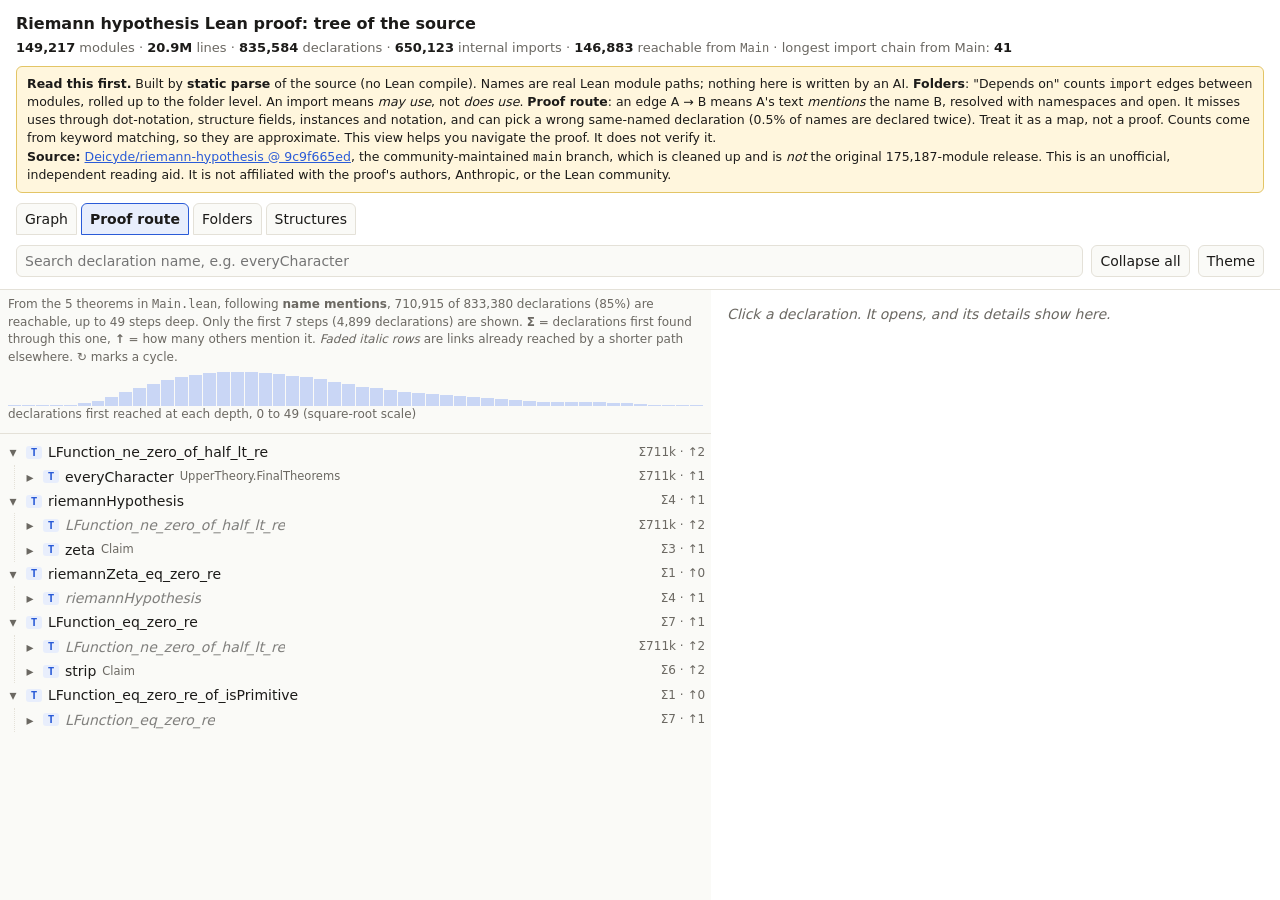
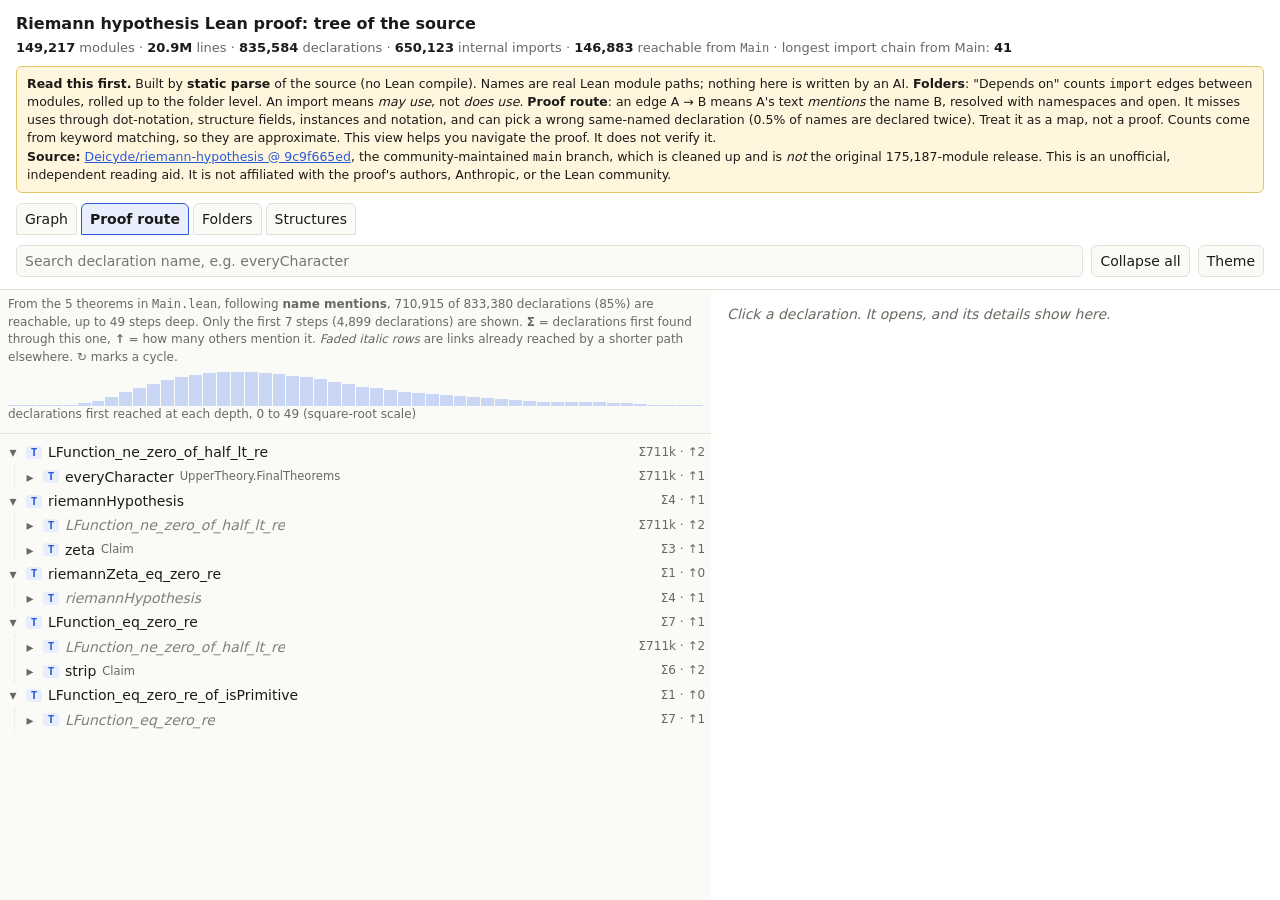
